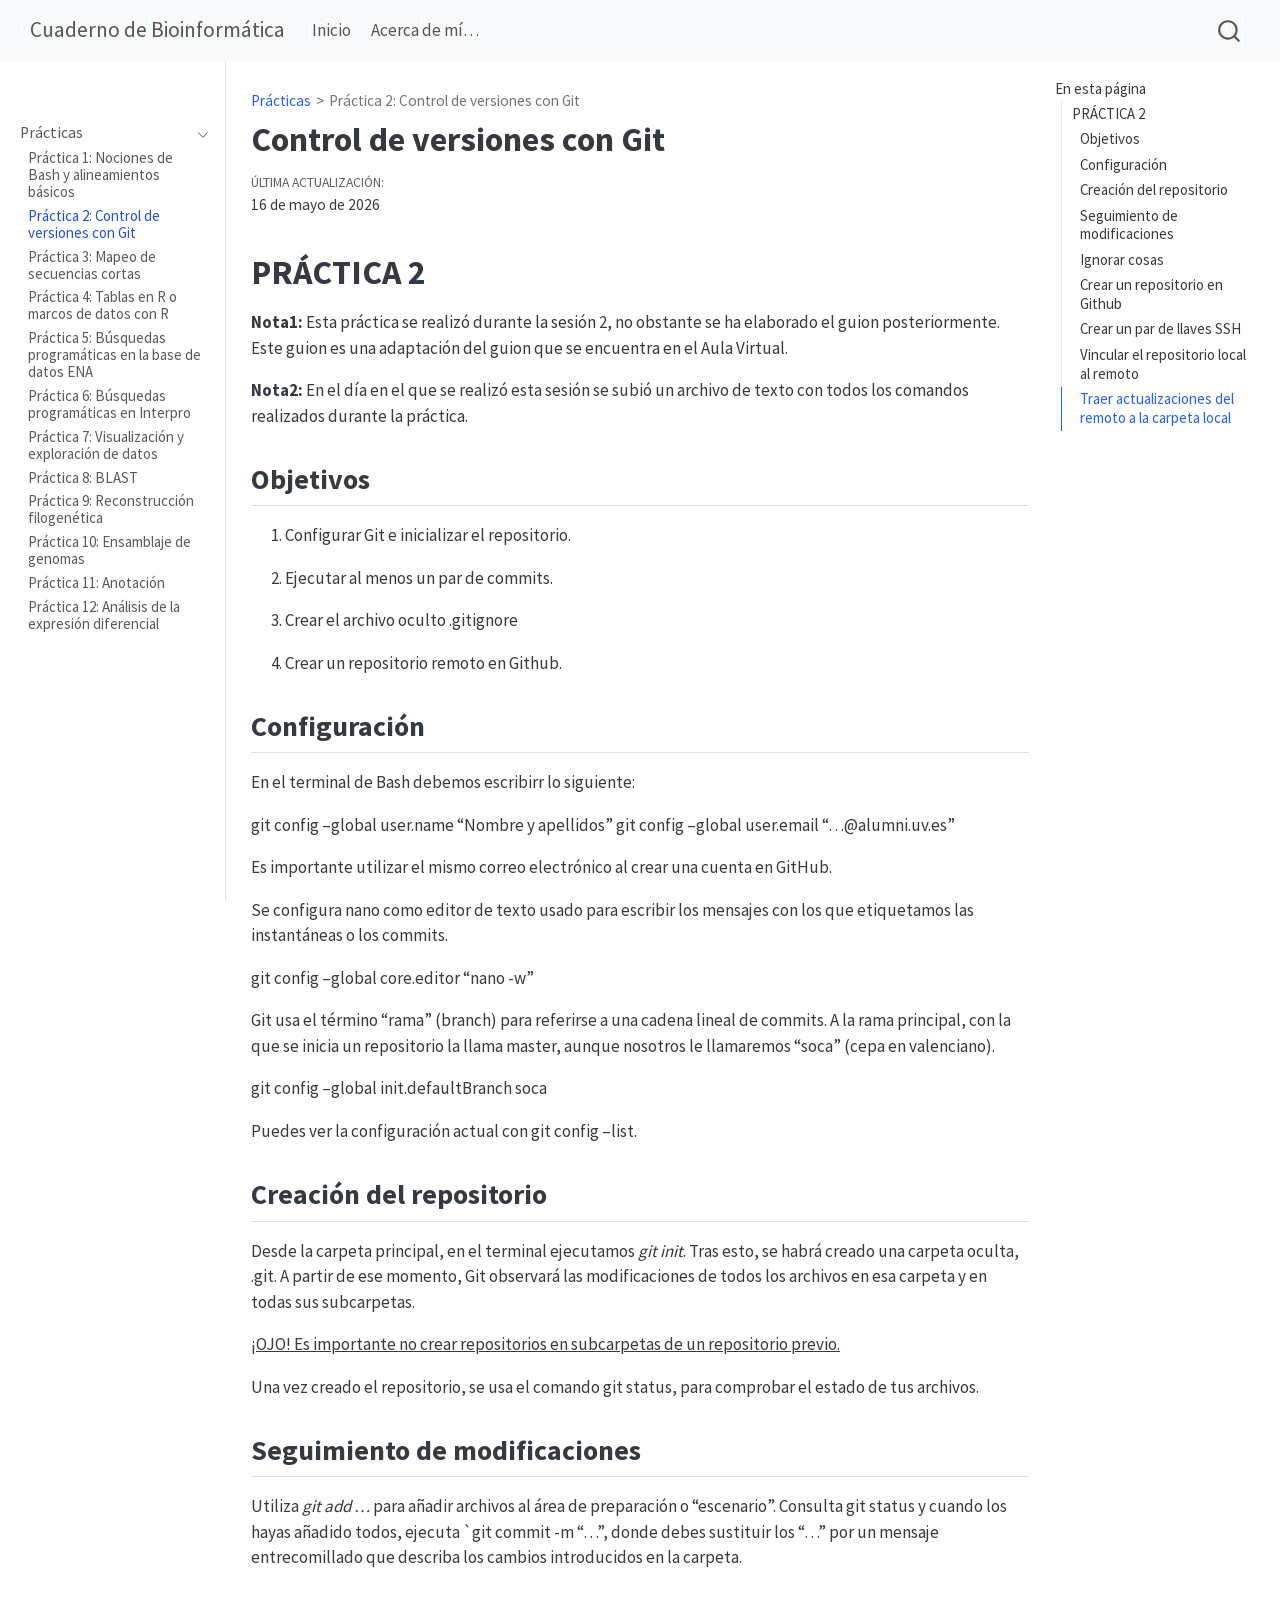
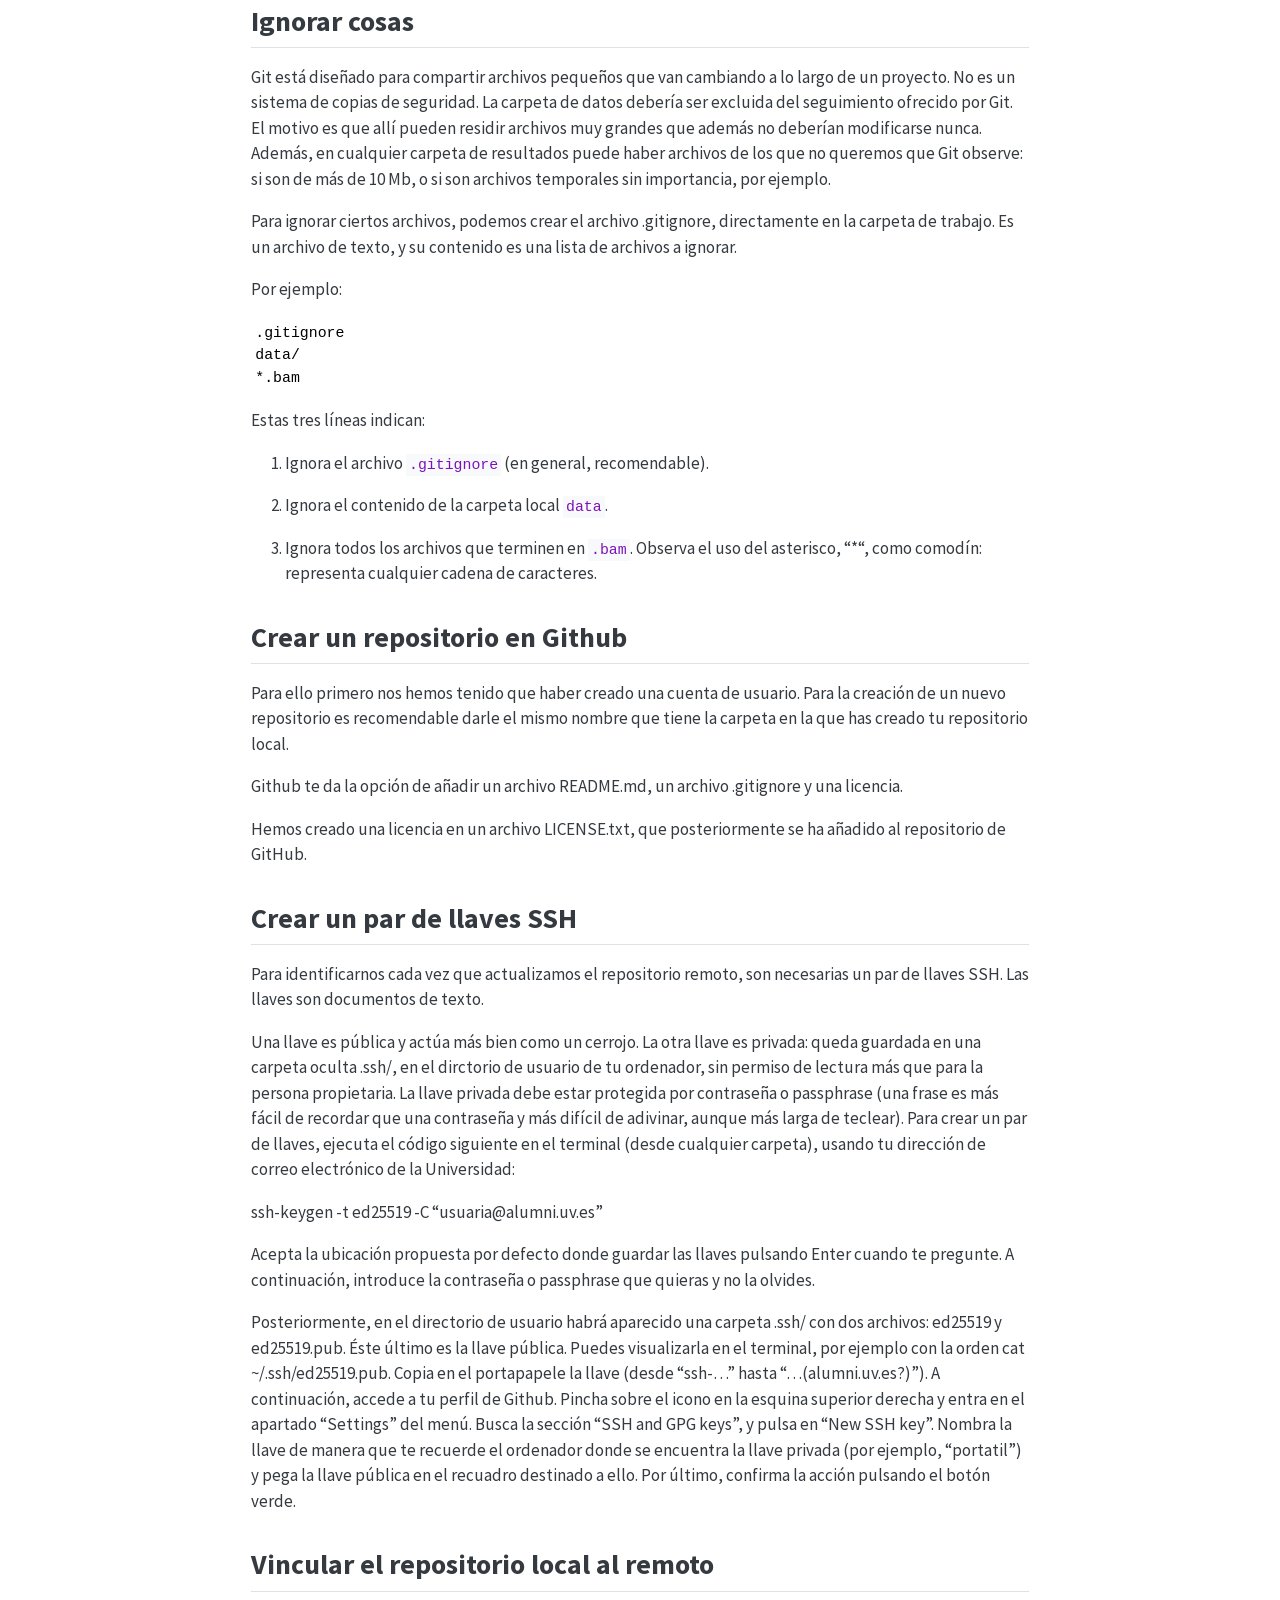
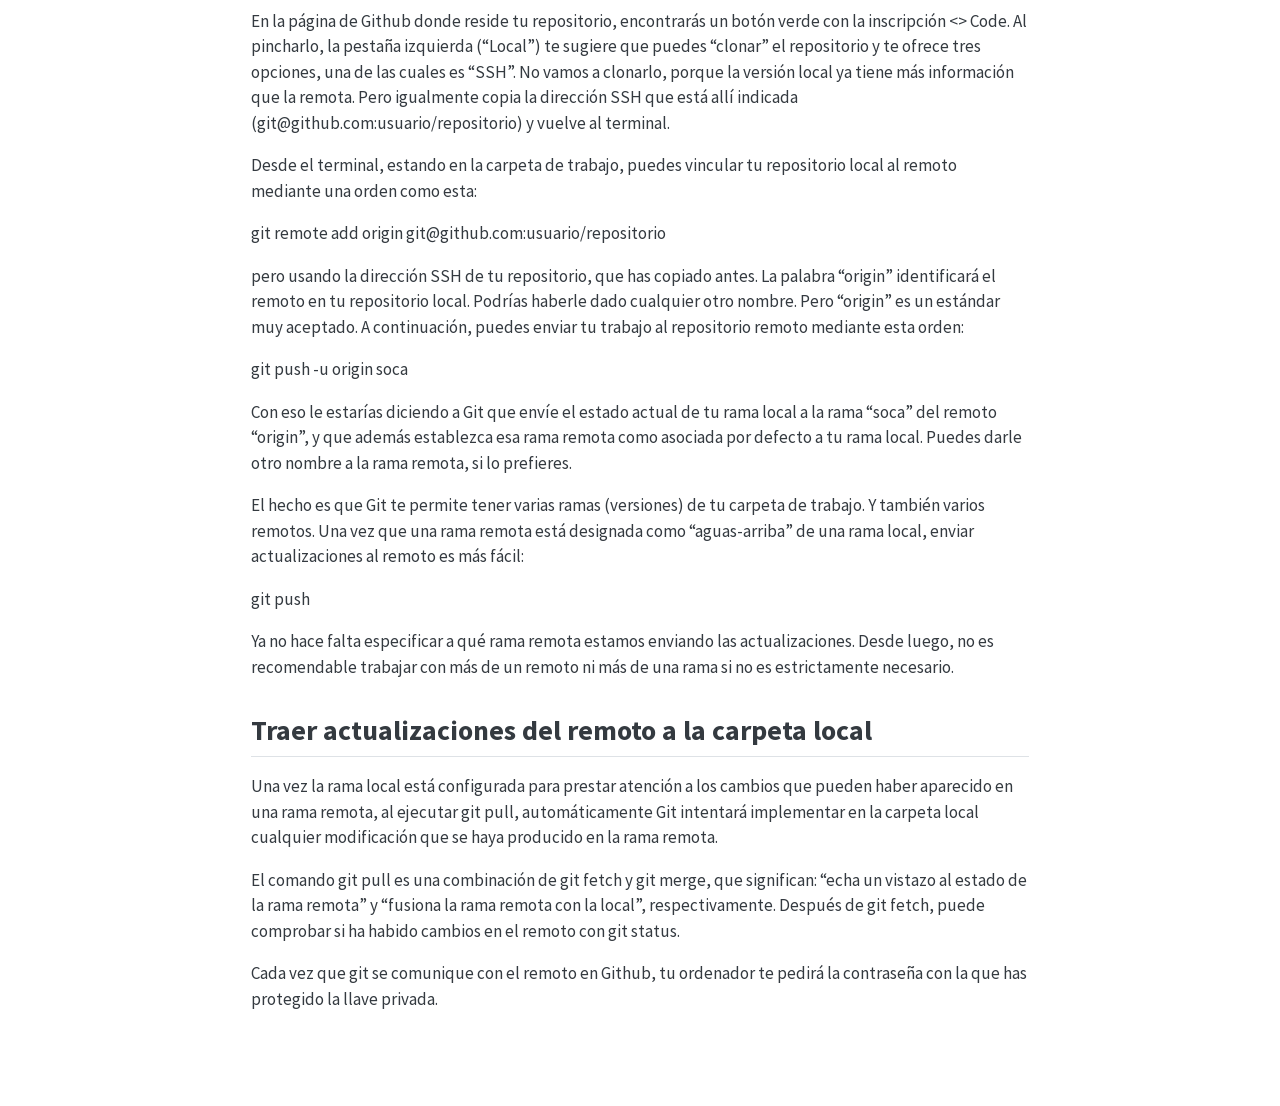
==== docs/results/2026-02-03/P2.html @ 4ea389ce "He modificado el _quarto.yml para que se vieran mejor las prácticas desde la página web. Antes había" ====
<!DOCTYPE html>
<html xmlns="http://www.w3.org/1999/xhtml" lang="es" xml:lang="es"><head>

<meta charset="utf-8">
<meta name="generator" content="quarto-1.6.42">

<meta name="viewport" content="width=device-width, initial-scale=1.0, user-scalable=yes">


<title>Control de versiones con Git – Cuaderno de Bioinformática</title>
<style>
code{white-space: pre-wrap;}
span.smallcaps{font-variant: small-caps;}
div.columns{display: flex; gap: min(4vw, 1.5em);}
div.column{flex: auto; overflow-x: auto;}
div.hanging-indent{margin-left: 1.5em; text-indent: -1.5em;}
ul.task-list{list-style: none;}
ul.task-list li input[type="checkbox"] {
width: 0.8em;
margin: 0 0.8em 0.2em -1em;  vertical-align: middle;
}
</style>


<script>const headroomChanged = new CustomEvent("quarto-hrChanged", {
  detail: {},
  bubbles: true,
  cancelable: false,
  composed: false,
});

const announceDismiss = () => {
  const annEl = window.document.getElementById("quarto-announcement");
  if (annEl) {
    annEl.remove();

    const annId = annEl.getAttribute("data-announcement-id");
    window.localStorage.setItem(`quarto-announce-${annId}`, "true");
  }
};

const announceRegister = () => {
  const annEl = window.document.getElementById("quarto-announcement");
  if (annEl) {
    const annId = annEl.getAttribute("data-announcement-id");
    const isDismissed =
      window.localStorage.getItem(`quarto-announce-${annId}`) || false;
    if (isDismissed) {
      announceDismiss();
      return;
    } else {
      annEl.classList.remove("hidden");
    }

    const actionEl = annEl.querySelector(".quarto-announcement-action");
    if (actionEl) {
      actionEl.addEventListener("click", function (e) {
        e.preventDefault();
        // Hide the bar immediately
        announceDismiss();
      });
    }
  }
};

window.document.addEventListener("DOMContentLoaded", function () {
  let init = false;

  announceRegister();

  // Manage the back to top button, if one is present.
  let lastScrollTop = window.pageYOffset || document.documentElement.scrollTop;
  const scrollDownBuffer = 5;
  const scrollUpBuffer = 35;
  const btn = document.getElementById("quarto-back-to-top");
  const hideBackToTop = () => {
    btn.style.display = "none";
  };
  const showBackToTop = () => {
    btn.style.display = "inline-block";
  };
  if (btn) {
    window.document.addEventListener(
      "scroll",
      function () {
        const currentScrollTop =
          window.pageYOffset || document.documentElement.scrollTop;

        // Shows and hides the button 'intelligently' as the user scrolls
        if (currentScrollTop - scrollDownBuffer > lastScrollTop) {
          hideBackToTop();
          lastScrollTop = currentScrollTop <= 0 ? 0 : currentScrollTop;
        } else if (currentScrollTop < lastScrollTop - scrollUpBuffer) {
          showBackToTop();
          lastScrollTop = currentScrollTop <= 0 ? 0 : currentScrollTop;
        }

        // Show the button at the bottom, hides it at the top
        if (currentScrollTop <= 0) {
          hideBackToTop();
        } else if (
          window.innerHeight + currentScrollTop >=
          document.body.offsetHeight
        ) {
          showBackToTop();
        }
      },
      false
    );
  }

  function throttle(func, wait) {
    var timeout;
    return function () {
      const context = this;
      const args = arguments;
      const later = function () {
        clearTimeout(timeout);
        timeout = null;
        func.apply(context, args);
      };

      if (!timeout) {
        timeout = setTimeout(later, wait);
      }
    };
  }

  function headerOffset() {
    // Set an offset if there is are fixed top navbar
    const headerEl = window.document.querySelector("header.fixed-top");
    if (headerEl) {
      return headerEl.clientHeight;
    } else {
      return 0;
    }
  }

  function footerOffset() {
    const footerEl = window.document.querySelector("footer.footer");
    if (footerEl) {
      return footerEl.clientHeight;
    } else {
      return 0;
    }
  }

  function dashboardOffset() {
    const dashboardNavEl = window.document.getElementById(
      "quarto-dashboard-header"
    );
    if (dashboardNavEl !== null) {
      return dashboardNavEl.clientHeight;
    } else {
      return 0;
    }
  }

  function updateDocumentOffsetWithoutAnimation() {
    updateDocumentOffset(false);
  }

  function updateDocumentOffset(animated) {
    // set body offset
    const topOffset = headerOffset();
    const bodyOffset = topOffset + footerOffset() + dashboardOffset();
    const bodyEl = window.document.body;
    bodyEl.setAttribute("data-bs-offset", topOffset);
    bodyEl.style.paddingTop = topOffset + "px";

    // deal with sidebar offsets
    const sidebars = window.document.querySelectorAll(
      ".sidebar, .headroom-target"
    );
    sidebars.forEach((sidebar) => {
      if (!animated) {
        sidebar.classList.add("notransition");
        // Remove the no transition class after the animation has time to complete
        setTimeout(function () {
          sidebar.classList.remove("notransition");
        }, 201);
      }

      if (window.Headroom && sidebar.classList.contains("sidebar-unpinned")) {
        sidebar.style.top = "0";
        sidebar.style.maxHeight = "100vh";
      } else {
        sidebar.style.top = topOffset + "px";
        sidebar.style.maxHeight = "calc(100vh - " + topOffset + "px)";
      }
    });

    // allow space for footer
    const mainContainer = window.document.querySelector(".quarto-container");
    if (mainContainer) {
      mainContainer.style.minHeight = "calc(100vh - " + bodyOffset + "px)";
    }

    // link offset
    let linkStyle = window.document.querySelector("#quarto-target-style");
    if (!linkStyle) {
      linkStyle = window.document.createElement("style");
      linkStyle.setAttribute("id", "quarto-target-style");
      window.document.head.appendChild(linkStyle);
    }
    while (linkStyle.firstChild) {
      linkStyle.removeChild(linkStyle.firstChild);
    }
    if (topOffset > 0) {
      linkStyle.appendChild(
        window.document.createTextNode(`
      section:target::before {
        content: "";
        display: block;
        height: ${topOffset}px;
        margin: -${topOffset}px 0 0;
      }`)
      );
    }
    if (init) {
      window.dispatchEvent(headroomChanged);
    }
    init = true;
  }

  // initialize headroom
  var header = window.document.querySelector("#quarto-header");
  if (header && window.Headroom) {
    const headroom = new window.Headroom(header, {
      tolerance: 5,
      onPin: function () {
        const sidebars = window.document.querySelectorAll(
          ".sidebar, .headroom-target"
        );
        sidebars.forEach((sidebar) => {
          sidebar.classList.remove("sidebar-unpinned");
        });
        updateDocumentOffset();
      },
      onUnpin: function () {
        const sidebars = window.document.querySelectorAll(
          ".sidebar, .headroom-target"
        );
        sidebars.forEach((sidebar) => {
          sidebar.classList.add("sidebar-unpinned");
        });
        updateDocumentOffset();
      },
    });
    headroom.init();

    let frozen = false;
    window.quartoToggleHeadroom = function () {
      if (frozen) {
        headroom.unfreeze();
        frozen = false;
      } else {
        headroom.freeze();
        frozen = true;
      }
    };
  }

  window.addEventListener(
    "hashchange",
    function (e) {
      if (
        getComputedStyle(document.documentElement).scrollBehavior !== "smooth"
      ) {
        window.scrollTo(0, window.pageYOffset - headerOffset());
      }
    },
    false
  );

  // Observe size changed for the header
  const headerEl = window.document.querySelector("header.fixed-top");
  if (headerEl && window.ResizeObserver) {
    const observer = new window.ResizeObserver(() => {
      setTimeout(updateDocumentOffsetWithoutAnimation, 0);
    });
    observer.observe(headerEl, {
      attributes: true,
      childList: true,
      characterData: true,
    });
  } else {
    window.addEventListener(
      "resize",
      throttle(updateDocumentOffsetWithoutAnimation, 50)
    );
  }
  setTimeout(updateDocumentOffsetWithoutAnimation, 250);

  // fixup index.html links if we aren't on the filesystem
  if (window.location.protocol !== "file:") {
    const links = window.document.querySelectorAll("a");
    for (let i = 0; i < links.length; i++) {
      if (links[i].href) {
        links[i].dataset.originalHref = links[i].href;
        links[i].href = links[i].href.replace(/\/index\.html/, "/");
      }
    }

    // Fixup any sharing links that require urls
    // Append url to any sharing urls
    const sharingLinks = window.document.querySelectorAll(
      "a.sidebar-tools-main-item, a.quarto-navigation-tool, a.quarto-navbar-tools, a.quarto-navbar-tools-item"
    );
    for (let i = 0; i < sharingLinks.length; i++) {
      const sharingLink = sharingLinks[i];
      const href = sharingLink.getAttribute("href");
      if (href) {
        sharingLink.setAttribute(
          "href",
          href.replace("|url|", window.location.href)
        );
      }
    }

    // Scroll the active navigation item into view, if necessary
    const navSidebar = window.document.querySelector("nav#quarto-sidebar");
    if (navSidebar) {
      // Find the active item
      const activeItem = navSidebar.querySelector("li.sidebar-item a.active");
      if (activeItem) {
        // Wait for the scroll height and height to resolve by observing size changes on the
        // nav element that is scrollable
        const resizeObserver = new ResizeObserver((_entries) => {
          // The bottom of the element
          const elBottom = activeItem.offsetTop;
          const viewBottom = navSidebar.scrollTop + navSidebar.clientHeight;

          // The element height and scroll height are the same, then we are still loading
          if (viewBottom !== navSidebar.scrollHeight) {
            // Determine if the item isn't visible and scroll to it
            if (elBottom >= viewBottom) {
              navSidebar.scrollTop = elBottom;
            }

            // stop observing now since we've completed the scroll
            resizeObserver.unobserve(navSidebar);
          }
        });
        resizeObserver.observe(navSidebar);
      }
    }
  }
});
</script>
<script>/*!
 * headroom.js v0.12.0 - Give your page some headroom. Hide your header until you need it
 * Copyright (c) 2020 Nick Williams - http://wicky.nillia.ms/headroom.js
 * License: MIT
 */

!function(t,n){"object"==typeof exports&&"undefined"!=typeof module?module.exports=n():"function"==typeof define&&define.amd?define(n):(t=t||self).Headroom=n()}(this,function(){"use strict";function t(){return"undefined"!=typeof window}function d(t){return function(t){return t&&t.document&&function(t){return 9===t.nodeType}(t.document)}(t)?function(t){var n=t.document,o=n.body,s=n.documentElement;return{scrollHeight:function(){return Math.max(o.scrollHeight,s.scrollHeight,o.offsetHeight,s.offsetHeight,o.clientHeight,s.clientHeight)},height:function(){return t.innerHeight||s.clientHeight||o.clientHeight},scrollY:function(){return void 0!==t.pageYOffset?t.pageYOffset:(s||o.parentNode||o).scrollTop}}}(t):function(t){return{scrollHeight:function(){return Math.max(t.scrollHeight,t.offsetHeight,t.clientHeight)},height:function(){return Math.max(t.offsetHeight,t.clientHeight)},scrollY:function(){return t.scrollTop}}}(t)}function n(t,s,e){var n,o=function(){var n=!1;try{var t={get passive(){n=!0}};window.addEventListener("test",t,t),window.removeEventListener("test",t,t)}catch(t){n=!1}return n}(),i=!1,r=d(t),l=r.scrollY(),a={};function c(){var t=Math.round(r.scrollY()),n=r.height(),o=r.scrollHeight();a.scrollY=t,a.lastScrollY=l,a.direction=l<t?"down":"up",a.distance=Math.abs(t-l),a.isOutOfBounds=t<0||o<t+n,a.top=t<=s.offset[a.direction],a.bottom=o<=t+n,a.toleranceExceeded=a.distance>s.tolerance[a.direction],e(a),l=t,i=!1}function h(){i||(i=!0,n=requestAnimationFrame(c))}var u=!!o&&{passive:!0,capture:!1};return t.addEventListener("scroll",h,u),c(),{destroy:function(){cancelAnimationFrame(n),t.removeEventListener("scroll",h,u)}}}function o(t){return t===Object(t)?t:{down:t,up:t}}function s(t,n){n=n||{},Object.assign(this,s.options,n),this.classes=Object.assign({},s.options.classes,n.classes),this.elem=t,this.tolerance=o(this.tolerance),this.offset=o(this.offset),this.initialised=!1,this.frozen=!1}return s.prototype={constructor:s,init:function(){return s.cutsTheMustard&&!this.initialised&&(this.addClass("initial"),this.initialised=!0,setTimeout(function(t){t.scrollTracker=n(t.scroller,{offset:t.offset,tolerance:t.tolerance},t.update.bind(t))},100,this)),this},destroy:function(){this.initialised=!1,Object.keys(this.classes).forEach(this.removeClass,this),this.scrollTracker.destroy()},unpin:function(){!this.hasClass("pinned")&&this.hasClass("unpinned")||(this.addClass("unpinned"),this.removeClass("pinned"),this.onUnpin&&this.onUnpin.call(this))},pin:function(){this.hasClass("unpinned")&&(this.addClass("pinned"),this.removeClass("unpinned"),this.onPin&&this.onPin.call(this))},freeze:function(){this.frozen=!0,this.addClass("frozen")},unfreeze:function(){this.frozen=!1,this.removeClass("frozen")},top:function(){this.hasClass("top")||(this.addClass("top"),this.removeClass("notTop"),this.onTop&&this.onTop.call(this))},notTop:function(){this.hasClass("notTop")||(this.addClass("notTop"),this.removeClass("top"),this.onNotTop&&this.onNotTop.call(this))},bottom:function(){this.hasClass("bottom")||(this.addClass("bottom"),this.removeClass("notBottom"),this.onBottom&&this.onBottom.call(this))},notBottom:function(){this.hasClass("notBottom")||(this.addClass("notBottom"),this.removeClass("bottom"),this.onNotBottom&&this.onNotBottom.call(this))},shouldUnpin:function(t){return"down"===t.direction&&!t.top&&t.toleranceExceeded},shouldPin:function(t){return"up"===t.direction&&t.toleranceExceeded||t.top},addClass:function(t){this.elem.classList.add.apply(this.elem.classList,this.classes[t].split(" "))},removeClass:function(t){this.elem.classList.remove.apply(this.elem.classList,this.classes[t].split(" "))},hasClass:function(t){return this.classes[t].split(" ").every(function(t){return this.classList.contains(t)},this.elem)},update:function(t){t.isOutOfBounds||!0!==this.frozen&&(t.top?this.top():this.notTop(),t.bottom?this.bottom():this.notBottom(),this.shouldUnpin(t)?this.unpin():this.shouldPin(t)&&this.pin())}},s.options={tolerance:{up:0,down:0},offset:0,scroller:t()?window:null,classes:{frozen:"headroom--frozen",pinned:"headroom--pinned",unpinned:"headroom--unpinned",top:"headroom--top",notTop:"headroom--not-top",bottom:"headroom--bottom",notBottom:"headroom--not-bottom",initial:"headroom"}},s.cutsTheMustard=!!(t()&&function(){}.bind&&"classList"in document.documentElement&&Object.assign&&Object.keys&&requestAnimationFrame),s});
</script>
<script>/*!
 * clipboard.js v2.0.11
 * https://clipboardjs.com/
 *
 * Licensed MIT © Zeno Rocha
 */
!function(t,e){"object"==typeof exports&&"object"==typeof module?module.exports=e():"function"==typeof define&&define.amd?define([],e):"object"==typeof exports?exports.ClipboardJS=e():t.ClipboardJS=e()}(this,function(){return n={686:function(t,e,n){"use strict";n.d(e,{default:function(){return b}});var e=n(279),i=n.n(e),e=n(370),u=n.n(e),e=n(817),r=n.n(e);function c(t){try{return document.execCommand(t)}catch(t){return}}var a=function(t){t=r()(t);return c("cut"),t};function o(t,e){var n,o,t=(n=t,o="rtl"===document.documentElement.getAttribute("dir"),(t=document.createElement("textarea")).style.fontSize="12pt",t.style.border="0",t.style.padding="0",t.style.margin="0",t.style.position="absolute",t.style[o?"right":"left"]="-9999px",o=window.pageYOffset||document.documentElement.scrollTop,t.style.top="".concat(o,"px"),t.setAttribute("readonly",""),t.value=n,t);return e.container.appendChild(t),e=r()(t),c("copy"),t.remove(),e}var f=function(t){var e=1<arguments.length&&void 0!==arguments[1]?arguments[1]:{container:document.body},n="";return"string"==typeof t?n=o(t,e):t instanceof HTMLInputElement&&!["text","search","url","tel","password"].includes(null==t?void 0:t.type)?n=o(t.value,e):(n=r()(t),c("copy")),n};function l(t){return(l="function"==typeof Symbol&&"symbol"==typeof Symbol.iterator?function(t){return typeof t}:function(t){return t&&"function"==typeof Symbol&&t.constructor===Symbol&&t!==Symbol.prototype?"symbol":typeof t})(t)}var s=function(){var t=0<arguments.length&&void 0!==arguments[0]?arguments[0]:{},e=t.action,n=void 0===e?"copy":e,o=t.container,e=t.target,t=t.text;if("copy"!==n&&"cut"!==n)throw new Error('Invalid "action" value, use either "copy" or "cut"');if(void 0!==e){if(!e||"object"!==l(e)||1!==e.nodeType)throw new Error('Invalid "target" value, use a valid Element');if("copy"===n&&e.hasAttribute("disabled"))throw new Error('Invalid "target" attribute. Please use "readonly" instead of "disabled" attribute');if("cut"===n&&(e.hasAttribute("readonly")||e.hasAttribute("disabled")))throw new Error('Invalid "target" attribute. You can\'t cut text from elements with "readonly" or "disabled" attributes')}return t?f(t,{container:o}):e?"cut"===n?a(e):f(e,{container:o}):void 0};function p(t){return(p="function"==typeof Symbol&&"symbol"==typeof Symbol.iterator?function(t){return typeof t}:function(t){return t&&"function"==typeof Symbol&&t.constructor===Symbol&&t!==Symbol.prototype?"symbol":typeof t})(t)}function d(t,e){for(var n=0;n<e.length;n++){var o=e[n];o.enumerable=o.enumerable||!1,o.configurable=!0,"value"in o&&(o.writable=!0),Object.defineProperty(t,o.key,o)}}function y(t,e){return(y=Object.setPrototypeOf||function(t,e){return t.__proto__=e,t})(t,e)}function h(n){var o=function(){if("undefined"==typeof Reflect||!Reflect.construct)return!1;if(Reflect.construct.sham)return!1;if("function"==typeof Proxy)return!0;try{return Date.prototype.toString.call(Reflect.construct(Date,[],function(){})),!0}catch(t){return!1}}();return function(){var t,e=v(n);return t=o?(t=v(this).constructor,Reflect.construct(e,arguments,t)):e.apply(this,arguments),e=this,!(t=t)||"object"!==p(t)&&"function"!=typeof t?function(t){if(void 0!==t)return t;throw new ReferenceError("this hasn't been initialised - super() hasn't been called")}(e):t}}function v(t){return(v=Object.setPrototypeOf?Object.getPrototypeOf:function(t){return t.__proto__||Object.getPrototypeOf(t)})(t)}function m(t,e){t="data-clipboard-".concat(t);if(e.hasAttribute(t))return e.getAttribute(t)}var b=function(){!function(t,e){if("function"!=typeof e&&null!==e)throw new TypeError("Super expression must either be null or a function");t.prototype=Object.create(e&&e.prototype,{constructor:{value:t,writable:!0,configurable:!0}}),e&&y(t,e)}(r,i());var t,e,n,o=h(r);function r(t,e){var n;return function(t){if(!(t instanceof r))throw new TypeError("Cannot call a class as a function")}(this),(n=o.call(this)).resolveOptions(e),n.listenClick(t),n}return t=r,n=[{key:"copy",value:function(t){var e=1<arguments.length&&void 0!==arguments[1]?arguments[1]:{container:document.body};return f(t,e)}},{key:"cut",value:function(t){return a(t)}},{key:"isSupported",value:function(){var t=0<arguments.length&&void 0!==arguments[0]?arguments[0]:["copy","cut"],t="string"==typeof t?[t]:t,e=!!document.queryCommandSupported;return t.forEach(function(t){e=e&&!!document.queryCommandSupported(t)}),e}}],(e=[{key:"resolveOptions",value:function(){var t=0<arguments.length&&void 0!==arguments[0]?arguments[0]:{};this.action="function"==typeof t.action?t.action:this.defaultAction,this.target="function"==typeof t.target?t.target:this.defaultTarget,this.text="function"==typeof t.text?t.text:this.defaultText,this.container="object"===p(t.container)?t.container:document.body}},{key:"listenClick",value:function(t){var e=this;this.listener=u()(t,"click",function(t){return e.onClick(t)})}},{key:"onClick",value:function(t){var e=t.delegateTarget||t.currentTarget,n=this.action(e)||"copy",t=s({action:n,container:this.container,target:this.target(e),text:this.text(e)});this.emit(t?"success":"error",{action:n,text:t,trigger:e,clearSelection:function(){e&&e.focus(),window.getSelection().removeAllRanges()}})}},{key:"defaultAction",value:function(t){return m("action",t)}},{key:"defaultTarget",value:function(t){t=m("target",t);if(t)return document.querySelector(t)}},{key:"defaultText",value:function(t){return m("text",t)}},{key:"destroy",value:function(){this.listener.destroy()}}])&&d(t.prototype,e),n&&d(t,n),r}()},828:function(t){var e;"undefined"==typeof Element||Element.prototype.matches||((e=Element.prototype).matches=e.matchesSelector||e.mozMatchesSelector||e.msMatchesSelector||e.oMatchesSelector||e.webkitMatchesSelector),t.exports=function(t,e){for(;t&&9!==t.nodeType;){if("function"==typeof t.matches&&t.matches(e))return t;t=t.parentNode}}},438:function(t,e,n){var u=n(828);function i(t,e,n,o,r){var i=function(e,n,t,o){return function(t){t.delegateTarget=u(t.target,n),t.delegateTarget&&o.call(e,t)}}.apply(this,arguments);return t.addEventListener(n,i,r),{destroy:function(){t.removeEventListener(n,i,r)}}}t.exports=function(t,e,n,o,r){return"function"==typeof t.addEventListener?i.apply(null,arguments):"function"==typeof n?i.bind(null,document).apply(null,arguments):("string"==typeof t&&(t=document.querySelectorAll(t)),Array.prototype.map.call(t,function(t){return i(t,e,n,o,r)}))}},879:function(t,n){n.node=function(t){return void 0!==t&&t instanceof HTMLElement&&1===t.nodeType},n.nodeList=function(t){var e=Object.prototype.toString.call(t);return void 0!==t&&("[object NodeList]"===e||"[object HTMLCollection]"===e)&&"length"in t&&(0===t.length||n.node(t[0]))},n.string=function(t){return"string"==typeof t||t instanceof String},n.fn=function(t){return"[object Function]"===Object.prototype.toString.call(t)}},370:function(t,e,n){var f=n(879),l=n(438);t.exports=function(t,e,n){if(!t&&!e&&!n)throw new Error("Missing required arguments");if(!f.string(e))throw new TypeError("Second argument must be a String");if(!f.fn(n))throw new TypeError("Third argument must be a Function");if(f.node(t))return c=e,a=n,(u=t).addEventListener(c,a),{destroy:function(){u.removeEventListener(c,a)}};if(f.nodeList(t))return o=t,r=e,i=n,Array.prototype.forEach.call(o,function(t){t.addEventListener(r,i)}),{destroy:function(){Array.prototype.forEach.call(o,function(t){t.removeEventListener(r,i)})}};if(f.string(t))return t=t,e=e,n=n,l(document.body,t,e,n);throw new TypeError("First argument must be a String, HTMLElement, HTMLCollection, or NodeList");var o,r,i,u,c,a}},817:function(t){t.exports=function(t){var e,n="SELECT"===t.nodeName?(t.focus(),t.value):"INPUT"===t.nodeName||"TEXTAREA"===t.nodeName?((e=t.hasAttribute("readonly"))||t.setAttribute("readonly",""),t.select(),t.setSelectionRange(0,t.value.length),e||t.removeAttribute("readonly"),t.value):(t.hasAttribute("contenteditable")&&t.focus(),n=window.getSelection(),(e=document.createRange()).selectNodeContents(t),n.removeAllRanges(),n.addRange(e),n.toString());return n}},279:function(t){function e(){}e.prototype={on:function(t,e,n){var o=this.e||(this.e={});return(o[t]||(o[t]=[])).push({fn:e,ctx:n}),this},once:function(t,e,n){var o=this;function r(){o.off(t,r),e.apply(n,arguments)}return r._=e,this.on(t,r,n)},emit:function(t){for(var e=[].slice.call(arguments,1),n=((this.e||(this.e={}))[t]||[]).slice(),o=0,r=n.length;o<r;o++)n[o].fn.apply(n[o].ctx,e);return this},off:function(t,e){var n=this.e||(this.e={}),o=n[t],r=[];if(o&&e)for(var i=0,u=o.length;i<u;i++)o[i].fn!==e&&o[i].fn._!==e&&r.push(o[i]);return r.length?n[t]=r:delete n[t],this}},t.exports=e,t.exports.TinyEmitter=e}},r={},o.n=function(t){var e=t&&t.__esModule?function(){return t.default}:function(){return t};return o.d(e,{a:e}),e},o.d=function(t,e){for(var n in e)o.o(e,n)&&!o.o(t,n)&&Object.defineProperty(t,n,{enumerable:!0,get:e[n]})},o.o=function(t,e){return Object.prototype.hasOwnProperty.call(t,e)},o(686).default;function o(t){if(r[t])return r[t].exports;var e=r[t]={exports:{}};return n[t](e,e.exports,o),e.exports}var n,r});</script>
<script>/*! @algolia/autocomplete-js 1.11.1 | MIT License | © Algolia, Inc. and contributors | https://github.com/algolia/autocomplete */
!function(e,t){"object"==typeof exports&&"undefined"!=typeof module?t(exports):"function"==typeof define&&define.amd?define(["exports"],t):t((e="undefined"!=typeof globalThis?globalThis:e||self)["@algolia/autocomplete-js"]={})}(this,(function(e){"use strict";function t(e,t){var n=Object.keys(e);if(Object.getOwnPropertySymbols){var r=Object.getOwnPropertySymbols(e);t&&(r=r.filter((function(t){return Object.getOwnPropertyDescriptor(e,t).enumerable}))),n.push.apply(n,r)}return n}function n(e){for(var n=1;n<arguments.length;n++){var r=null!=arguments[n]?arguments[n]:{};n%2?t(Object(r),!0).forEach((function(t){o(e,t,r[t])})):Object.getOwnPropertyDescriptors?Object.defineProperties(e,Object.getOwnPropertyDescriptors(r)):t(Object(r)).forEach((function(t){Object.defineProperty(e,t,Object.getOwnPropertyDescriptor(r,t))}))}return e}function r(e){return r="function"==typeof Symbol&&"symbol"==typeof Symbol.iterator?function(e){return typeof e}:function(e){return e&&"function"==typeof Symbol&&e.constructor===Symbol&&e!==Symbol.prototype?"symbol":typeof e},r(e)}function o(e,t,n){return(t=function(e){var t=function(e,t){if("object"!=typeof e||null===e)return e;var n=e[Symbol.toPrimitive];if(void 0!==n){var r=n.call(e,t||"default");if("object"!=typeof r)return r;throw new TypeError("@@toPrimitive must return a primitive value.")}return("string"===t?String:Number)(e)}(e,"string");return"symbol"==typeof t?t:String(t)}(t))in e?Object.defineProperty(e,t,{value:n,enumerable:!0,configurable:!0,writable:!0}):e[t]=n,e}function i(){return i=Object.assign?Object.assign.bind():function(e){for(var t=1;t<arguments.length;t++){var n=arguments[t];for(var r in n)Object.prototype.hasOwnProperty.call(n,r)&&(e[r]=n[r])}return e},i.apply(this,arguments)}function u(e,t){if(null==e)return{};var n,r,o=function(e,t){if(null==e)return{};var n,r,o={},i=Object.keys(e);for(r=0;r<i.length;r++)n=i[r],t.indexOf(n)>=0||(o[n]=e[n]);return o}(e,t);if(Object.getOwnPropertySymbols){var i=Object.getOwnPropertySymbols(e);for(r=0;r<i.length;r++)n=i[r],t.indexOf(n)>=0||Object.prototype.propertyIsEnumerable.call(e,n)&&(o[n]=e[n])}return o}function a(e,t){return function(e){if(Array.isArray(e))return e}(e)||function(e,t){var n=null==e?null:"undefined"!=typeof Symbol&&e[Symbol.iterator]||e["@@iterator"];if(null!=n){var r,o,i,u,a=[],l=!0,c=!1;try{if(i=(n=n.call(e)).next,0===t){if(Object(n)!==n)return;l=!1}else for(;!(l=(r=i.call(n)).done)&&(a.push(r.value),a.length!==t);l=!0);}catch(e){c=!0,o=e}finally{try{if(!l&&null!=n.return&&(u=n.return(),Object(u)!==u))return}finally{if(c)throw o}}return a}}(e,t)||c(e,t)||function(){throw new TypeError("Invalid attempt to destructure non-iterable instance.\nIn order to be iterable, non-array objects must have a [Symbol.iterator]() method.")}()}function l(e){return function(e){if(Array.isArray(e))return s(e)}(e)||function(e){if("undefined"!=typeof Symbol&&null!=e[Symbol.iterator]||null!=e["@@iterator"])return Array.from(e)}(e)||c(e)||function(){throw new TypeError("Invalid attempt to spread non-iterable instance.\nIn order to be iterable, non-array objects must have a [Symbol.iterator]() method.")}()}function c(e,t){if(e){if("string"==typeof e)return s(e,t);var n=Object.prototype.toString.call(e).slice(8,-1);return"Object"===n&&e.constructor&&(n=e.constructor.name),"Map"===n||"Set"===n?Array.from(e):"Arguments"===n||/^(?:Ui|I)nt(?:8|16|32)(?:Clamped)?Array$/.test(n)?s(e,t):void 0}}function s(e,t){(null==t||t>e.length)&&(t=e.length);for(var n=0,r=new Array(t);n<t;n++)r[n]=e[n];return r}function f(e){return{current:e}}function p(e,t){var n=void 0;return function(){for(var r=arguments.length,o=new Array(r),i=0;i<r;i++)o[i]=arguments[i];n&&clearTimeout(n),n=setTimeout((function(){return e.apply(void 0,o)}),t)}}function m(e){return e.reduce((function(e,t){return e.concat(t)}),[])}var v=0;function d(){return"autocomplete-".concat(v++)}function y(e,t){return t.reduce((function(e,t){return e&&e[t]}),e)}function b(e){return 0===e.collections.length?0:e.collections.reduce((function(e,t){return e+t.items.length}),0)}function g(e){return e!==Object(e)}function h(e,t){if(e===t)return!0;if(g(e)||g(t)||"function"==typeof e||"function"==typeof t)return e===t;if(Object.keys(e).length!==Object.keys(t).length)return!1;for(var n=0,r=Object.keys(e);n<r.length;n++){var o=r[n];if(!(o in t))return!1;if(!h(e[o],t[o]))return!1}return!0}var O=function(){};var _="1.11.1",S=[{segment:"autocomplete-core",version:_}];function j(e){var t=e.item,n=e.items,r=void 0===n?[]:n;return{index:t.__autocomplete_indexName,items:[t],positions:[1+r.findIndex((function(e){return e.objectID===t.objectID}))],queryID:t.__autocomplete_queryID,algoliaSource:["autocomplete"]}}function P(e,t){return function(e){if(Array.isArray(e))return e}(e)||function(e,t){var n=null==e?null:"undefined"!=typeof Symbol&&e[Symbol.iterator]||e["@@iterator"];if(null!=n){var r,o,i,u,a=[],l=!0,c=!1;try{if(i=(n=n.call(e)).next,0===t){if(Object(n)!==n)return;l=!1}else for(;!(l=(r=i.call(n)).done)&&(a.push(r.value),a.length!==t);l=!0);}catch(e){c=!0,o=e}finally{try{if(!l&&null!=n.return&&(u=n.return(),Object(u)!==u))return}finally{if(c)throw o}}return a}}(e,t)||function(e,t){if(!e)return;if("string"==typeof e)return w(e,t);var n=Object.prototype.toString.call(e).slice(8,-1);"Object"===n&&e.constructor&&(n=e.constructor.name);if("Map"===n||"Set"===n)return Array.from(e);if("Arguments"===n||/^(?:Ui|I)nt(?:8|16|32)(?:Clamped)?Array$/.test(n))return w(e,t)}(e,t)||function(){throw new TypeError("Invalid attempt to destructure non-iterable instance.\nIn order to be iterable, non-array objects must have a [Symbol.iterator]() method.")}()}function w(e,t){(null==t||t>e.length)&&(t=e.length);for(var n=0,r=new Array(t);n<t;n++)r[n]=e[n];return r}var I=["items"],A=["items"];function E(e){return E="function"==typeof Symbol&&"symbol"==typeof Symbol.iterator?function(e){return typeof e}:function(e){return e&&"function"==typeof Symbol&&e.constructor===Symbol&&e!==Symbol.prototype?"symbol":typeof e},E(e)}function D(e){return function(e){if(Array.isArray(e))return C(e)}(e)||function(e){if("undefined"!=typeof Symbol&&null!=e[Symbol.iterator]||null!=e["@@iterator"])return Array.from(e)}(e)||function(e,t){if(!e)return;if("string"==typeof e)return C(e,t);var n=Object.prototype.toString.call(e).slice(8,-1);"Object"===n&&e.constructor&&(n=e.constructor.name);if("Map"===n||"Set"===n)return Array.from(e);if("Arguments"===n||/^(?:Ui|I)nt(?:8|16|32)(?:Clamped)?Array$/.test(n))return C(e,t)}(e)||function(){throw new TypeError("Invalid attempt to spread non-iterable instance.\nIn order to be iterable, non-array objects must have a [Symbol.iterator]() method.")}()}function C(e,t){(null==t||t>e.length)&&(t=e.length);for(var n=0,r=new Array(t);n<t;n++)r[n]=e[n];return r}function k(e,t){if(null==e)return{};var n,r,o=function(e,t){if(null==e)return{};var n,r,o={},i=Object.keys(e);for(r=0;r<i.length;r++)n=i[r],t.indexOf(n)>=0||(o[n]=e[n]);return o}(e,t);if(Object.getOwnPropertySymbols){var i=Object.getOwnPropertySymbols(e);for(r=0;r<i.length;r++)n=i[r],t.indexOf(n)>=0||Object.prototype.propertyIsEnumerable.call(e,n)&&(o[n]=e[n])}return o}function x(e,t){var n=Object.keys(e);if(Object.getOwnPropertySymbols){var r=Object.getOwnPropertySymbols(e);t&&(r=r.filter((function(t){return Object.getOwnPropertyDescriptor(e,t).enumerable}))),n.push.apply(n,r)}return n}function N(e){for(var t=1;t<arguments.length;t++){var n=null!=arguments[t]?arguments[t]:{};t%2?x(Object(n),!0).forEach((function(t){T(e,t,n[t])})):Object.getOwnPropertyDescriptors?Object.defineProperties(e,Object.getOwnPropertyDescriptors(n)):x(Object(n)).forEach((function(t){Object.defineProperty(e,t,Object.getOwnPropertyDescriptor(n,t))}))}return e}function T(e,t,n){return(t=function(e){var t=function(e,t){if("object"!==E(e)||null===e)return e;var n=e[Symbol.toPrimitive];if(void 0!==n){var r=n.call(e,t||"default");if("object"!==E(r))return r;throw new TypeError("@@toPrimitive must return a primitive value.")}return("string"===t?String:Number)(e)}(e,"string");return"symbol"===E(t)?t:String(t)}(t))in e?Object.defineProperty(e,t,{value:n,enumerable:!0,configurable:!0,writable:!0}):e[t]=n,e}function q(e){for(var t=arguments.length>1&&void 0!==arguments[1]?arguments[1]:20,n=[],r=0;r<e.objectIDs.length;r+=t)n.push(N(N({},e),{},{objectIDs:e.objectIDs.slice(r,r+t)}));return n}function B(e){return e.map((function(e){var t=e.items,n=k(e,I);return N(N({},n),{},{objectIDs:(null==t?void 0:t.map((function(e){return e.objectID})))||n.objectIDs})}))}function R(e){var t,n,r,o=(t=P((e.version||"").split(".").map(Number),2),n=t[0],r=t[1],n>=3||2===n&&r>=4||1===n&&r>=10);function i(t,n,r){if(o&&void 0!==r){var i=r[0].__autocomplete_algoliaCredentials,u={"X-Algolia-Application-Id":i.appId,"X-Algolia-API-Key":i.apiKey};e.apply(void 0,[t].concat(D(n),[{headers:u}]))}else e.apply(void 0,[t].concat(D(n)))}return{init:function(t,n){e("init",{appId:t,apiKey:n})},setUserToken:function(t){e("setUserToken",t)},clickedObjectIDsAfterSearch:function(){for(var e=arguments.length,t=new Array(e),n=0;n<e;n++)t[n]=arguments[n];t.length>0&&i("clickedObjectIDsAfterSearch",B(t),t[0].items)},clickedObjectIDs:function(){for(var e=arguments.length,t=new Array(e),n=0;n<e;n++)t[n]=arguments[n];t.length>0&&i("clickedObjectIDs",B(t),t[0].items)},clickedFilters:function(){for(var t=arguments.length,n=new Array(t),r=0;r<t;r++)n[r]=arguments[r];n.length>0&&e.apply(void 0,["clickedFilters"].concat(n))},convertedObjectIDsAfterSearch:function(){for(var e=arguments.length,t=new Array(e),n=0;n<e;n++)t[n]=arguments[n];t.length>0&&i("convertedObjectIDsAfterSearch",B(t),t[0].items)},convertedObjectIDs:function(){for(var e=arguments.length,t=new Array(e),n=0;n<e;n++)t[n]=arguments[n];t.length>0&&i("convertedObjectIDs",B(t),t[0].items)},convertedFilters:function(){for(var t=arguments.length,n=new Array(t),r=0;r<t;r++)n[r]=arguments[r];n.length>0&&e.apply(void 0,["convertedFilters"].concat(n))},viewedObjectIDs:function(){for(var e=arguments.length,t=new Array(e),n=0;n<e;n++)t[n]=arguments[n];t.length>0&&t.reduce((function(e,t){var n=t.items,r=k(t,A);return[].concat(D(e),D(q(N(N({},r),{},{objectIDs:(null==n?void 0:n.map((function(e){return e.objectID})))||r.objectIDs})).map((function(e){return{items:n,payload:e}}))))}),[]).forEach((function(e){var t=e.items;return i("viewedObjectIDs",[e.payload],t)}))},viewedFilters:function(){for(var t=arguments.length,n=new Array(t),r=0;r<t;r++)n[r]=arguments[r];n.length>0&&e.apply(void 0,["viewedFilters"].concat(n))}}}function F(e){var t=e.items.reduce((function(e,t){var n;return e[t.__autocomplete_indexName]=(null!==(n=e[t.__autocomplete_indexName])&&void 0!==n?n:[]).concat(t),e}),{});return Object.keys(t).map((function(e){return{index:e,items:t[e],algoliaSource:["autocomplete"]}}))}function L(e){return e.objectID&&e.__autocomplete_indexName&&e.__autocomplete_queryID}function U(e){return U="function"==typeof Symbol&&"symbol"==typeof Symbol.iterator?function(e){return typeof e}:function(e){return e&&"function"==typeof Symbol&&e.constructor===Symbol&&e!==Symbol.prototype?"symbol":typeof e},U(e)}function M(e){return function(e){if(Array.isArray(e))return H(e)}(e)||function(e){if("undefined"!=typeof Symbol&&null!=e[Symbol.iterator]||null!=e["@@iterator"])return Array.from(e)}(e)||function(e,t){if(!e)return;if("string"==typeof e)return H(e,t);var n=Object.prototype.toString.call(e).slice(8,-1);"Object"===n&&e.constructor&&(n=e.constructor.name);if("Map"===n||"Set"===n)return Array.from(e);if("Arguments"===n||/^(?:Ui|I)nt(?:8|16|32)(?:Clamped)?Array$/.test(n))return H(e,t)}(e)||function(){throw new TypeError("Invalid attempt to spread non-iterable instance.\nIn order to be iterable, non-array objects must have a [Symbol.iterator]() method.")}()}function H(e,t){(null==t||t>e.length)&&(t=e.length);for(var n=0,r=new Array(t);n<t;n++)r[n]=e[n];return r}function V(e,t){var n=Object.keys(e);if(Object.getOwnPropertySymbols){var r=Object.getOwnPropertySymbols(e);t&&(r=r.filter((function(t){return Object.getOwnPropertyDescriptor(e,t).enumerable}))),n.push.apply(n,r)}return n}function W(e){for(var t=1;t<arguments.length;t++){var n=null!=arguments[t]?arguments[t]:{};t%2?V(Object(n),!0).forEach((function(t){K(e,t,n[t])})):Object.getOwnPropertyDescriptors?Object.defineProperties(e,Object.getOwnPropertyDescriptors(n)):V(Object(n)).forEach((function(t){Object.defineProperty(e,t,Object.getOwnPropertyDescriptor(n,t))}))}return e}function K(e,t,n){return(t=function(e){var t=function(e,t){if("object"!==U(e)||null===e)return e;var n=e[Symbol.toPrimitive];if(void 0!==n){var r=n.call(e,t||"default");if("object"!==U(r))return r;throw new TypeError("@@toPrimitive must return a primitive value.")}return("string"===t?String:Number)(e)}(e,"string");return"symbol"===U(t)?t:String(t)}(t))in e?Object.defineProperty(e,t,{value:n,enumerable:!0,configurable:!0,writable:!0}):e[t]=n,e}var Q="2.6.0",$="https://cdn.jsdelivr.net/npm/search-insights@".concat(Q,"/dist/search-insights.min.js"),z=p((function(e){var t=e.onItemsChange,n=e.items,r=e.insights,o=e.state;t({insights:r,insightsEvents:F({items:n}).map((function(e){return W({eventName:"Items Viewed"},e)})),state:o})}),400);function G(e){var t=function(e){return W({onItemsChange:function(e){var t=e.insights,n=e.insightsEvents;t.viewedObjectIDs.apply(t,M(n.map((function(e){return W(W({},e),{},{algoliaSource:[].concat(M(e.algoliaSource||[]),["autocomplete-internal"])})}))))},onSelect:function(e){var t=e.insights,n=e.insightsEvents;t.clickedObjectIDsAfterSearch.apply(t,M(n.map((function(e){return W(W({},e),{},{algoliaSource:[].concat(M(e.algoliaSource||[]),["autocomplete-internal"])})}))))},onActive:O},e)}(e),n=t.insightsClient,r=t.onItemsChange,o=t.onSelect,i=t.onActive,u=n;n||function(e){if("undefined"!=typeof window)e({window:window})}((function(e){var t=e.window,n=t.AlgoliaAnalyticsObject||"aa";"string"==typeof n&&(u=t[n]),u||(t.AlgoliaAnalyticsObject=n,t[n]||(t[n]=function(){t[n].queue||(t[n].queue=[]);for(var e=arguments.length,r=new Array(e),o=0;o<e;o++)r[o]=arguments[o];t[n].queue.push(r)}),t[n].version=Q,u=t[n],function(e){var t="[Autocomplete]: Could not load search-insights.js. Please load it manually following https://alg.li/insights-autocomplete";try{var n=e.document.createElement("script");n.async=!0,n.src=$,n.onerror=function(){console.error(t)},document.body.appendChild(n)}catch(e){console.error(t)}}(t))}));var a=R(u),l=f([]),c=p((function(e){var t=e.state;if(t.isOpen){var n=t.collections.reduce((function(e,t){return[].concat(M(e),M(t.items))}),[]).filter(L);h(l.current.map((function(e){return e.objectID})),n.map((function(e){return e.objectID})))||(l.current=n,n.length>0&&z({onItemsChange:r,items:n,insights:a,state:t}))}}),0);return{name:"aa.algoliaInsightsPlugin",subscribe:function(e){var t=e.setContext,n=e.onSelect,r=e.onActive;function l(e){t({algoliaInsightsPlugin:{__algoliaSearchParameters:W({clickAnalytics:!0},e?{userToken:e}:{}),insights:a}})}u("addAlgoliaAgent","insights-plugin"),l(),u("onUserTokenChange",l),u("getUserToken",null,(function(e,t){l(t)})),n((function(e){var t=e.item,n=e.state,r=e.event,i=e.source;L(t)&&o({state:n,event:r,insights:a,item:t,insightsEvents:[W({eventName:"Item Selected"},j({item:t,items:i.getItems().filter(L)}))]})})),r((function(e){var t=e.item,n=e.source,r=e.state,o=e.event;L(t)&&i({state:r,event:o,insights:a,item:t,insightsEvents:[W({eventName:"Item Active"},j({item:t,items:n.getItems().filter(L)}))]})}))},onStateChange:function(e){var t=e.state;c({state:t})},__autocomplete_pluginOptions:e}}function J(e,t){var n=t;return{then:function(t,r){return J(e.then(Y(t,n,e),Y(r,n,e)),n)},catch:function(t){return J(e.catch(Y(t,n,e)),n)},finally:function(t){return t&&n.onCancelList.push(t),J(e.finally(Y(t&&function(){return n.onCancelList=[],t()},n,e)),n)},cancel:function(){n.isCanceled=!0;var e=n.onCancelList;n.onCancelList=[],e.forEach((function(e){e()}))},isCanceled:function(){return!0===n.isCanceled}}}function X(e){return J(e,{isCanceled:!1,onCancelList:[]})}function Y(e,t,n){return e?function(n){return t.isCanceled?n:e(n)}:n}function Z(e,t,n,r){if(!n)return null;if(e<0&&(null===t||null!==r&&0===t))return n+e;var o=(null===t?-1:t)+e;return o<=-1||o>=n?null===r?null:0:o}function ee(e,t){var n=Object.keys(e);if(Object.getOwnPropertySymbols){var r=Object.getOwnPropertySymbols(e);t&&(r=r.filter((function(t){return Object.getOwnPropertyDescriptor(e,t).enumerable}))),n.push.apply(n,r)}return n}function te(e){for(var t=1;t<arguments.length;t++){var n=null!=arguments[t]?arguments[t]:{};t%2?ee(Object(n),!0).forEach((function(t){ne(e,t,n[t])})):Object.getOwnPropertyDescriptors?Object.defineProperties(e,Object.getOwnPropertyDescriptors(n)):ee(Object(n)).forEach((function(t){Object.defineProperty(e,t,Object.getOwnPropertyDescriptor(n,t))}))}return e}function ne(e,t,n){return(t=function(e){var t=function(e,t){if("object"!==re(e)||null===e)return e;var n=e[Symbol.toPrimitive];if(void 0!==n){var r=n.call(e,t||"default");if("object"!==re(r))return r;throw new TypeError("@@toPrimitive must return a primitive value.")}return("string"===t?String:Number)(e)}(e,"string");return"symbol"===re(t)?t:String(t)}(t))in e?Object.defineProperty(e,t,{value:n,enumerable:!0,configurable:!0,writable:!0}):e[t]=n,e}function re(e){return re="function"==typeof Symbol&&"symbol"==typeof Symbol.iterator?function(e){return typeof e}:function(e){return e&&"function"==typeof Symbol&&e.constructor===Symbol&&e!==Symbol.prototype?"symbol":typeof e},re(e)}function oe(e){var t=function(e){var t=e.collections.map((function(e){return e.items.length})).reduce((function(e,t,n){var r=(e[n-1]||0)+t;return e.push(r),e}),[]).reduce((function(t,n){return n<=e.activeItemId?t+1:t}),0);return e.collections[t]}(e);if(!t)return null;var n=t.items[function(e){for(var t=e.state,n=e.collection,r=!1,o=0,i=0;!1===r;){var u=t.collections[o];if(u===n){r=!0;break}i+=u.items.length,o++}return t.activeItemId-i}({state:e,collection:t})],r=t.source;return{item:n,itemInputValue:r.getItemInputValue({item:n,state:e}),itemUrl:r.getItemUrl({item:n,state:e}),source:r}}function ie(e,t,n){return[e,null==n?void 0:n.sourceId,t].filter(Boolean).join("-").replace(/\s/g,"")}var ue=/((gt|sm)-|galaxy nexus)|samsung[- ]|samsungbrowser/i;function ae(e){return ae="function"==typeof Symbol&&"symbol"==typeof Symbol.iterator?function(e){return typeof e}:function(e){return e&&"function"==typeof Symbol&&e.constructor===Symbol&&e!==Symbol.prototype?"symbol":typeof e},ae(e)}function le(e,t){var n=Object.keys(e);if(Object.getOwnPropertySymbols){var r=Object.getOwnPropertySymbols(e);t&&(r=r.filter((function(t){return Object.getOwnPropertyDescriptor(e,t).enumerable}))),n.push.apply(n,r)}return n}function ce(e,t,n){return(t=function(e){var t=function(e,t){if("object"!==ae(e)||null===e)return e;var n=e[Symbol.toPrimitive];if(void 0!==n){var r=n.call(e,t||"default");if("object"!==ae(r))return r;throw new TypeError("@@toPrimitive must return a primitive value.")}return("string"===t?String:Number)(e)}(e,"string");return"symbol"===ae(t)?t:String(t)}(t))in e?Object.defineProperty(e,t,{value:n,enumerable:!0,configurable:!0,writable:!0}):e[t]=n,e}function se(e,t,n){var r,o=t.initialState;return{getState:function(){return o},dispatch:function(r,i){var u=function(e){for(var t=1;t<arguments.length;t++){var n=null!=arguments[t]?arguments[t]:{};t%2?le(Object(n),!0).forEach((function(t){ce(e,t,n[t])})):Object.getOwnPropertyDescriptors?Object.defineProperties(e,Object.getOwnPropertyDescriptors(n)):le(Object(n)).forEach((function(t){Object.defineProperty(e,t,Object.getOwnPropertyDescriptor(n,t))}))}return e}({},o);o=e(o,{type:r,props:t,payload:i}),n({state:o,prevState:u})},pendingRequests:(r=[],{add:function(e){return r.push(e),e.finally((function(){r=r.filter((function(t){return t!==e}))}))},cancelAll:function(){r.forEach((function(e){return e.cancel()}))},isEmpty:function(){return 0===r.length}})}}function fe(e){return fe="function"==typeof Symbol&&"symbol"==typeof Symbol.iterator?function(e){return typeof e}:function(e){return e&&"function"==typeof Symbol&&e.constructor===Symbol&&e!==Symbol.prototype?"symbol":typeof e},fe(e)}function pe(e,t){var n=Object.keys(e);if(Object.getOwnPropertySymbols){var r=Object.getOwnPropertySymbols(e);t&&(r=r.filter((function(t){return Object.getOwnPropertyDescriptor(e,t).enumerable}))),n.push.apply(n,r)}return n}function me(e){for(var t=1;t<arguments.length;t++){var n=null!=arguments[t]?arguments[t]:{};t%2?pe(Object(n),!0).forEach((function(t){ve(e,t,n[t])})):Object.getOwnPropertyDescriptors?Object.defineProperties(e,Object.getOwnPropertyDescriptors(n)):pe(Object(n)).forEach((function(t){Object.defineProperty(e,t,Object.getOwnPropertyDescriptor(n,t))}))}return e}function ve(e,t,n){return(t=function(e){var t=function(e,t){if("object"!==fe(e)||null===e)return e;var n=e[Symbol.toPrimitive];if(void 0!==n){var r=n.call(e,t||"default");if("object"!==fe(r))return r;throw new TypeError("@@toPrimitive must return a primitive value.")}return("string"===t?String:Number)(e)}(e,"string");return"symbol"===fe(t)?t:String(t)}(t))in e?Object.defineProperty(e,t,{value:n,enumerable:!0,configurable:!0,writable:!0}):e[t]=n,e}function de(e){return de="function"==typeof Symbol&&"symbol"==typeof Symbol.iterator?function(e){return typeof e}:function(e){return e&&"function"==typeof Symbol&&e.constructor===Symbol&&e!==Symbol.prototype?"symbol":typeof e},de(e)}function ye(e){return function(e){if(Array.isArray(e))return be(e)}(e)||function(e){if("undefined"!=typeof Symbol&&null!=e[Symbol.iterator]||null!=e["@@iterator"])return Array.from(e)}(e)||function(e,t){if(!e)return;if("string"==typeof e)return be(e,t);var n=Object.prototype.toString.call(e).slice(8,-1);"Object"===n&&e.constructor&&(n=e.constructor.name);if("Map"===n||"Set"===n)return Array.from(e);if("Arguments"===n||/^(?:Ui|I)nt(?:8|16|32)(?:Clamped)?Array$/.test(n))return be(e,t)}(e)||function(){throw new TypeError("Invalid attempt to spread non-iterable instance.\nIn order to be iterable, non-array objects must have a [Symbol.iterator]() method.")}()}function be(e,t){(null==t||t>e.length)&&(t=e.length);for(var n=0,r=new Array(t);n<t;n++)r[n]=e[n];return r}function ge(e,t){var n=Object.keys(e);if(Object.getOwnPropertySymbols){var r=Object.getOwnPropertySymbols(e);t&&(r=r.filter((function(t){return Object.getOwnPropertyDescriptor(e,t).enumerable}))),n.push.apply(n,r)}return n}function he(e){for(var t=1;t<arguments.length;t++){var n=null!=arguments[t]?arguments[t]:{};t%2?ge(Object(n),!0).forEach((function(t){Oe(e,t,n[t])})):Object.getOwnPropertyDescriptors?Object.defineProperties(e,Object.getOwnPropertyDescriptors(n)):ge(Object(n)).forEach((function(t){Object.defineProperty(e,t,Object.getOwnPropertyDescriptor(n,t))}))}return e}function Oe(e,t,n){return(t=function(e){var t=function(e,t){if("object"!==de(e)||null===e)return e;var n=e[Symbol.toPrimitive];if(void 0!==n){var r=n.call(e,t||"default");if("object"!==de(r))return r;throw new TypeError("@@toPrimitive must return a primitive value.")}return("string"===t?String:Number)(e)}(e,"string");return"symbol"===de(t)?t:String(t)}(t))in e?Object.defineProperty(e,t,{value:n,enumerable:!0,configurable:!0,writable:!0}):e[t]=n,e}function _e(e,t){var n,r="undefined"!=typeof window?window:{},o=e.plugins||[];return he(he({debug:!1,openOnFocus:!1,enterKeyHint:void 0,placeholder:"",autoFocus:!1,defaultActiveItemId:null,stallThreshold:300,insights:!1,environment:r,shouldPanelOpen:function(e){return b(e.state)>0},reshape:function(e){return e.sources}},e),{},{id:null!==(n=e.id)&&void 0!==n?n:d(),plugins:o,initialState:he({activeItemId:null,query:"",completion:null,collections:[],isOpen:!1,status:"idle",context:{}},e.initialState),onStateChange:function(t){var n;null===(n=e.onStateChange)||void 0===n||n.call(e,t),o.forEach((function(e){var n;return null===(n=e.onStateChange)||void 0===n?void 0:n.call(e,t)}))},onSubmit:function(t){var n;null===(n=e.onSubmit)||void 0===n||n.call(e,t),o.forEach((function(e){var n;return null===(n=e.onSubmit)||void 0===n?void 0:n.call(e,t)}))},onReset:function(t){var n;null===(n=e.onReset)||void 0===n||n.call(e,t),o.forEach((function(e){var n;return null===(n=e.onReset)||void 0===n?void 0:n.call(e,t)}))},getSources:function(n){return Promise.all([].concat(ye(o.map((function(e){return e.getSources}))),[e.getSources]).filter(Boolean).map((function(e){return function(e,t){var n=[];return Promise.resolve(e(t)).then((function(e){return Promise.all(e.filter((function(e){return Boolean(e)})).map((function(e){if(e.sourceId,n.includes(e.sourceId))throw new Error("[Autocomplete] The `sourceId` ".concat(JSON.stringify(e.sourceId)," is not unique."));n.push(e.sourceId);var t={getItemInputValue:function(e){return e.state.query},getItemUrl:function(){},onSelect:function(e){(0,e.setIsOpen)(!1)},onActive:O,onResolve:O};Object.keys(t).forEach((function(e){t[e].__default=!0}));var r=te(te({},t),e);return Promise.resolve(r)})))}))}(e,n)}))).then((function(e){return m(e)})).then((function(e){return e.map((function(e){return he(he({},e),{},{onSelect:function(n){e.onSelect(n),t.forEach((function(e){var t;return null===(t=e.onSelect)||void 0===t?void 0:t.call(e,n)}))},onActive:function(n){e.onActive(n),t.forEach((function(e){var t;return null===(t=e.onActive)||void 0===t?void 0:t.call(e,n)}))},onResolve:function(n){e.onResolve(n),t.forEach((function(e){var t;return null===(t=e.onResolve)||void 0===t?void 0:t.call(e,n)}))}})}))}))},navigator:he({navigate:function(e){var t=e.itemUrl;r.location.assign(t)},navigateNewTab:function(e){var t=e.itemUrl,n=r.open(t,"_blank","noopener");null==n||n.focus()},navigateNewWindow:function(e){var t=e.itemUrl;r.open(t,"_blank","noopener")}},e.navigator)})}function Se(e){return Se="function"==typeof Symbol&&"symbol"==typeof Symbol.iterator?function(e){return typeof e}:function(e){return e&&"function"==typeof Symbol&&e.constructor===Symbol&&e!==Symbol.prototype?"symbol":typeof e},Se(e)}function je(e,t){var n=Object.keys(e);if(Object.getOwnPropertySymbols){var r=Object.getOwnPropertySymbols(e);t&&(r=r.filter((function(t){return Object.getOwnPropertyDescriptor(e,t).enumerable}))),n.push.apply(n,r)}return n}function Pe(e){for(var t=1;t<arguments.length;t++){var n=null!=arguments[t]?arguments[t]:{};t%2?je(Object(n),!0).forEach((function(t){we(e,t,n[t])})):Object.getOwnPropertyDescriptors?Object.defineProperties(e,Object.getOwnPropertyDescriptors(n)):je(Object(n)).forEach((function(t){Object.defineProperty(e,t,Object.getOwnPropertyDescriptor(n,t))}))}return e}function we(e,t,n){return(t=function(e){var t=function(e,t){if("object"!==Se(e)||null===e)return e;var n=e[Symbol.toPrimitive];if(void 0!==n){var r=n.call(e,t||"default");if("object"!==Se(r))return r;throw new TypeError("@@toPrimitive must return a primitive value.")}return("string"===t?String:Number)(e)}(e,"string");return"symbol"===Se(t)?t:String(t)}(t))in e?Object.defineProperty(e,t,{value:n,enumerable:!0,configurable:!0,writable:!0}):e[t]=n,e}function Ie(e){return Ie="function"==typeof Symbol&&"symbol"==typeof Symbol.iterator?function(e){return typeof e}:function(e){return e&&"function"==typeof Symbol&&e.constructor===Symbol&&e!==Symbol.prototype?"symbol":typeof e},Ie(e)}function Ae(e,t){var n=Object.keys(e);if(Object.getOwnPropertySymbols){var r=Object.getOwnPropertySymbols(e);t&&(r=r.filter((function(t){return Object.getOwnPropertyDescriptor(e,t).enumerable}))),n.push.apply(n,r)}return n}function Ee(e){for(var t=1;t<arguments.length;t++){var n=null!=arguments[t]?arguments[t]:{};t%2?Ae(Object(n),!0).forEach((function(t){De(e,t,n[t])})):Object.getOwnPropertyDescriptors?Object.defineProperties(e,Object.getOwnPropertyDescriptors(n)):Ae(Object(n)).forEach((function(t){Object.defineProperty(e,t,Object.getOwnPropertyDescriptor(n,t))}))}return e}function De(e,t,n){return(t=function(e){var t=function(e,t){if("object"!==Ie(e)||null===e)return e;var n=e[Symbol.toPrimitive];if(void 0!==n){var r=n.call(e,t||"default");if("object"!==Ie(r))return r;throw new TypeError("@@toPrimitive must return a primitive value.")}return("string"===t?String:Number)(e)}(e,"string");return"symbol"===Ie(t)?t:String(t)}(t))in e?Object.defineProperty(e,t,{value:n,enumerable:!0,configurable:!0,writable:!0}):e[t]=n,e}function Ce(e){return function(e){if(Array.isArray(e))return ke(e)}(e)||function(e){if("undefined"!=typeof Symbol&&null!=e[Symbol.iterator]||null!=e["@@iterator"])return Array.from(e)}(e)||function(e,t){if(!e)return;if("string"==typeof e)return ke(e,t);var n=Object.prototype.toString.call(e).slice(8,-1);"Object"===n&&e.constructor&&(n=e.constructor.name);if("Map"===n||"Set"===n)return Array.from(e);if("Arguments"===n||/^(?:Ui|I)nt(?:8|16|32)(?:Clamped)?Array$/.test(n))return ke(e,t)}(e)||function(){throw new TypeError("Invalid attempt to spread non-iterable instance.\nIn order to be iterable, non-array objects must have a [Symbol.iterator]() method.")}()}function ke(e,t){(null==t||t>e.length)&&(t=e.length);for(var n=0,r=new Array(t);n<t;n++)r[n]=e[n];return r}function xe(e){return Boolean(e.execute)}function Ne(e,t,n){if(o=e,Boolean(null==o?void 0:o.execute)){var r="algolia"===e.requesterId?Object.assign.apply(Object,[{}].concat(Ce(Object.keys(n.context).map((function(e){var t;return null===(t=n.context[e])||void 0===t?void 0:t.__algoliaSearchParameters}))))):{};return Ee(Ee({},e),{},{requests:e.queries.map((function(n){return{query:"algolia"===e.requesterId?Ee(Ee({},n),{},{params:Ee(Ee({},r),n.params)}):n,sourceId:t,transformResponse:e.transformResponse}}))})}var o;return{items:e,sourceId:t}}function Te(e){var t=e.reduce((function(e,t){if(!xe(t))return e.push(t),e;var n=t.searchClient,r=t.execute,o=t.requesterId,i=t.requests,u=e.find((function(e){return xe(t)&&xe(e)&&e.searchClient===n&&Boolean(o)&&e.requesterId===o}));if(u){var a;(a=u.items).push.apply(a,Ce(i))}else{var l={execute:r,requesterId:o,items:i,searchClient:n};e.push(l)}return e}),[]).map((function(e){if(!xe(e))return Promise.resolve(e);var t=e,n=t.execute,r=t.items;return n({searchClient:t.searchClient,requests:r})}));return Promise.all(t).then((function(e){return m(e)}))}function qe(e,t,n){return t.map((function(t){var r,o=e.filter((function(e){return e.sourceId===t.sourceId})),i=o.map((function(e){return e.items})),u=o[0].transformResponse,a=u?u({results:r=i,hits:r.map((function(e){return e.hits})).filter(Boolean),facetHits:r.map((function(e){var t;return null===(t=e.facetHits)||void 0===t?void 0:t.map((function(e){return{label:e.value,count:e.count,_highlightResult:{label:{value:e.highlighted}}}}))})).filter(Boolean)}):i;return t.onResolve({source:t,results:i,items:a,state:n.getState()}),a.every(Boolean),'The `getItems` function from source "'.concat(t.sourceId,'" must return an array of items but returned ').concat(JSON.stringify(void 0),".\n\nDid you forget to return items?\n\nSee: https://www.algolia.com/doc/ui-libraries/autocomplete/core-concepts/sources/#param-getitems"),{source:t,items:a}}))}function Be(e){return Be="function"==typeof Symbol&&"symbol"==typeof Symbol.iterator?function(e){return typeof e}:function(e){return e&&"function"==typeof Symbol&&e.constructor===Symbol&&e!==Symbol.prototype?"symbol":typeof e},Be(e)}var Re=["event","nextState","props","query","refresh","store"];function Fe(e,t){var n=Object.keys(e);if(Object.getOwnPropertySymbols){var r=Object.getOwnPropertySymbols(e);t&&(r=r.filter((function(t){return Object.getOwnPropertyDescriptor(e,t).enumerable}))),n.push.apply(n,r)}return n}function Le(e){for(var t=1;t<arguments.length;t++){var n=null!=arguments[t]?arguments[t]:{};t%2?Fe(Object(n),!0).forEach((function(t){Ue(e,t,n[t])})):Object.getOwnPropertyDescriptors?Object.defineProperties(e,Object.getOwnPropertyDescriptors(n)):Fe(Object(n)).forEach((function(t){Object.defineProperty(e,t,Object.getOwnPropertyDescriptor(n,t))}))}return e}function Ue(e,t,n){return(t=function(e){var t=function(e,t){if("object"!==Be(e)||null===e)return e;var n=e[Symbol.toPrimitive];if(void 0!==n){var r=n.call(e,t||"default");if("object"!==Be(r))return r;throw new TypeError("@@toPrimitive must return a primitive value.")}return("string"===t?String:Number)(e)}(e,"string");return"symbol"===Be(t)?t:String(t)}(t))in e?Object.defineProperty(e,t,{value:n,enumerable:!0,configurable:!0,writable:!0}):e[t]=n,e}function Me(e,t){if(null==e)return{};var n,r,o=function(e,t){if(null==e)return{};var n,r,o={},i=Object.keys(e);for(r=0;r<i.length;r++)n=i[r],t.indexOf(n)>=0||(o[n]=e[n]);return o}(e,t);if(Object.getOwnPropertySymbols){var i=Object.getOwnPropertySymbols(e);for(r=0;r<i.length;r++)n=i[r],t.indexOf(n)>=0||Object.prototype.propertyIsEnumerable.call(e,n)&&(o[n]=e[n])}return o}var He,Ve,We,Ke=null,Qe=(He=-1,Ve=-1,We=void 0,function(e){var t=++He;return Promise.resolve(e).then((function(e){return We&&t<Ve?We:(Ve=t,We=e,e)}))});function $e(e){var t=e.event,n=e.nextState,r=void 0===n?{}:n,o=e.props,i=e.query,u=e.refresh,a=e.store,l=Me(e,Re);Ke&&o.environment.clearTimeout(Ke);var c=l.setCollections,s=l.setIsOpen,f=l.setQuery,p=l.setActiveItemId,v=l.setStatus;if(f(i),p(o.defaultActiveItemId),!i&&!1===o.openOnFocus){var d,y=a.getState().collections.map((function(e){return Le(Le({},e),{},{items:[]})}));v("idle"),c(y),s(null!==(d=r.isOpen)&&void 0!==d?d:o.shouldPanelOpen({state:a.getState()}));var b=X(Qe(y).then((function(){return Promise.resolve()})));return a.pendingRequests.add(b)}v("loading"),Ke=o.environment.setTimeout((function(){v("stalled")}),o.stallThreshold);var g=X(Qe(o.getSources(Le({query:i,refresh:u,state:a.getState()},l)).then((function(e){return Promise.all(e.map((function(e){return Promise.resolve(e.getItems(Le({query:i,refresh:u,state:a.getState()},l))).then((function(t){return Ne(t,e.sourceId,a.getState())}))}))).then(Te).then((function(t){return qe(t,e,a)})).then((function(e){return function(e){var t=e.collections,n=e.props,r=e.state,o=t.reduce((function(e,t){return Pe(Pe({},e),{},we({},t.source.sourceId,Pe(Pe({},t.source),{},{getItems:function(){return m(t.items)}})))}),{}),i=n.plugins.reduce((function(e,t){return t.reshape?t.reshape(e):e}),{sourcesBySourceId:o,state:r}).sourcesBySourceId;return m(n.reshape({sourcesBySourceId:i,sources:Object.values(i),state:r})).filter(Boolean).map((function(e){return{source:e,items:e.getItems()}}))}({collections:e,props:o,state:a.getState()})}))})))).then((function(e){var n;v("idle"),c(e);var f=o.shouldPanelOpen({state:a.getState()});s(null!==(n=r.isOpen)&&void 0!==n?n:o.openOnFocus&&!i&&f||f);var p=oe(a.getState());if(null!==a.getState().activeItemId&&p){var m=p.item,d=p.itemInputValue,y=p.itemUrl,b=p.source;b.onActive(Le({event:t,item:m,itemInputValue:d,itemUrl:y,refresh:u,source:b,state:a.getState()},l))}})).finally((function(){v("idle"),Ke&&o.environment.clearTimeout(Ke)}));return a.pendingRequests.add(g)}function ze(e){return ze="function"==typeof Symbol&&"symbol"==typeof Symbol.iterator?function(e){return typeof e}:function(e){return e&&"function"==typeof Symbol&&e.constructor===Symbol&&e!==Symbol.prototype?"symbol":typeof e},ze(e)}var Ge=["event","props","refresh","store"];function Je(e,t){var n=Object.keys(e);if(Object.getOwnPropertySymbols){var r=Object.getOwnPropertySymbols(e);t&&(r=r.filter((function(t){return Object.getOwnPropertyDescriptor(e,t).enumerable}))),n.push.apply(n,r)}return n}function Xe(e){for(var t=1;t<arguments.length;t++){var n=null!=arguments[t]?arguments[t]:{};t%2?Je(Object(n),!0).forEach((function(t){Ye(e,t,n[t])})):Object.getOwnPropertyDescriptors?Object.defineProperties(e,Object.getOwnPropertyDescriptors(n)):Je(Object(n)).forEach((function(t){Object.defineProperty(e,t,Object.getOwnPropertyDescriptor(n,t))}))}return e}function Ye(e,t,n){return(t=function(e){var t=function(e,t){if("object"!==ze(e)||null===e)return e;var n=e[Symbol.toPrimitive];if(void 0!==n){var r=n.call(e,t||"default");if("object"!==ze(r))return r;throw new TypeError("@@toPrimitive must return a primitive value.")}return("string"===t?String:Number)(e)}(e,"string");return"symbol"===ze(t)?t:String(t)}(t))in e?Object.defineProperty(e,t,{value:n,enumerable:!0,configurable:!0,writable:!0}):e[t]=n,e}function Ze(e,t){if(null==e)return{};var n,r,o=function(e,t){if(null==e)return{};var n,r,o={},i=Object.keys(e);for(r=0;r<i.length;r++)n=i[r],t.indexOf(n)>=0||(o[n]=e[n]);return o}(e,t);if(Object.getOwnPropertySymbols){var i=Object.getOwnPropertySymbols(e);for(r=0;r<i.length;r++)n=i[r],t.indexOf(n)>=0||Object.prototype.propertyIsEnumerable.call(e,n)&&(o[n]=e[n])}return o}function et(e){return et="function"==typeof Symbol&&"symbol"==typeof Symbol.iterator?function(e){return typeof e}:function(e){return e&&"function"==typeof Symbol&&e.constructor===Symbol&&e!==Symbol.prototype?"symbol":typeof e},et(e)}var tt=["props","refresh","store"],nt=["inputElement","formElement","panelElement"],rt=["inputElement"],ot=["inputElement","maxLength"],it=["source"],ut=["item","source"];function at(e,t){var n=Object.keys(e);if(Object.getOwnPropertySymbols){var r=Object.getOwnPropertySymbols(e);t&&(r=r.filter((function(t){return Object.getOwnPropertyDescriptor(e,t).enumerable}))),n.push.apply(n,r)}return n}function lt(e){for(var t=1;t<arguments.length;t++){var n=null!=arguments[t]?arguments[t]:{};t%2?at(Object(n),!0).forEach((function(t){ct(e,t,n[t])})):Object.getOwnPropertyDescriptors?Object.defineProperties(e,Object.getOwnPropertyDescriptors(n)):at(Object(n)).forEach((function(t){Object.defineProperty(e,t,Object.getOwnPropertyDescriptor(n,t))}))}return e}function ct(e,t,n){return(t=function(e){var t=function(e,t){if("object"!==et(e)||null===e)return e;var n=e[Symbol.toPrimitive];if(void 0!==n){var r=n.call(e,t||"default");if("object"!==et(r))return r;throw new TypeError("@@toPrimitive must return a primitive value.")}return("string"===t?String:Number)(e)}(e,"string");return"symbol"===et(t)?t:String(t)}(t))in e?Object.defineProperty(e,t,{value:n,enumerable:!0,configurable:!0,writable:!0}):e[t]=n,e}function st(e,t){if(null==e)return{};var n,r,o=function(e,t){if(null==e)return{};var n,r,o={},i=Object.keys(e);for(r=0;r<i.length;r++)n=i[r],t.indexOf(n)>=0||(o[n]=e[n]);return o}(e,t);if(Object.getOwnPropertySymbols){var i=Object.getOwnPropertySymbols(e);for(r=0;r<i.length;r++)n=i[r],t.indexOf(n)>=0||Object.prototype.propertyIsEnumerable.call(e,n)&&(o[n]=e[n])}return o}function ft(e){var t=e.props,n=e.refresh,r=e.store,o=st(e,tt);return{getEnvironmentProps:function(e){var n=e.inputElement,o=e.formElement,i=e.panelElement;function u(e){!r.getState().isOpen&&r.pendingRequests.isEmpty()||e.target===n||!1===[o,i].some((function(t){return n=t,r=e.target,n===r||n.contains(r);var n,r}))&&(r.dispatch("blur",null),t.debug||r.pendingRequests.cancelAll())}return lt({onTouchStart:u,onMouseDown:u,onTouchMove:function(e){!1!==r.getState().isOpen&&n===t.environment.document.activeElement&&e.target!==n&&n.blur()}},st(e,nt))},getRootProps:function(e){return lt({role:"combobox","aria-expanded":r.getState().isOpen,"aria-haspopup":"listbox","aria-owns":r.getState().isOpen?r.getState().collections.map((function(e){var n=e.source;return ie(t.id,"list",n)})).join(" "):void 0,"aria-labelledby":ie(t.id,"label")},e)},getFormProps:function(e){return e.inputElement,lt({action:"",noValidate:!0,role:"search",onSubmit:function(i){var u;i.preventDefault(),t.onSubmit(lt({event:i,refresh:n,state:r.getState()},o)),r.dispatch("submit",null),null===(u=e.inputElement)||void 0===u||u.blur()},onReset:function(i){var u;i.preventDefault(),t.onReset(lt({event:i,refresh:n,state:r.getState()},o)),r.dispatch("reset",null),null===(u=e.inputElement)||void 0===u||u.focus()}},st(e,rt))},getLabelProps:function(e){return lt({htmlFor:ie(t.id,"input"),id:ie(t.id,"label")},e)},getInputProps:function(e){var i;function u(e){(t.openOnFocus||Boolean(r.getState().query))&&$e(lt({event:e,props:t,query:r.getState().completion||r.getState().query,refresh:n,store:r},o)),r.dispatch("focus",null)}var a=e||{};a.inputElement;var l=a.maxLength,c=void 0===l?512:l,s=st(a,ot),f=oe(r.getState()),p=function(e){return Boolean(e&&e.match(ue))}((null===(i=t.environment.navigator)||void 0===i?void 0:i.userAgent)||""),m=t.enterKeyHint||(null!=f&&f.itemUrl&&!p?"go":"search");return lt({"aria-autocomplete":"both","aria-activedescendant":r.getState().isOpen&&null!==r.getState().activeItemId?ie(t.id,"item-".concat(r.getState().activeItemId),null==f?void 0:f.source):void 0,"aria-controls":r.getState().isOpen?r.getState().collections.map((function(e){var n=e.source;return ie(t.id,"list",n)})).join(" "):void 0,"aria-labelledby":ie(t.id,"label"),value:r.getState().completion||r.getState().query,id:ie(t.id,"input"),autoComplete:"off",autoCorrect:"off",autoCapitalize:"off",enterKeyHint:m,spellCheck:"false",autoFocus:t.autoFocus,placeholder:t.placeholder,maxLength:c,type:"search",onChange:function(e){$e(lt({event:e,props:t,query:e.currentTarget.value.slice(0,c),refresh:n,store:r},o))},onKeyDown:function(e){!function(e){var t=e.event,n=e.props,r=e.refresh,o=e.store,i=Ze(e,Ge);if("ArrowUp"===t.key||"ArrowDown"===t.key){var u=function(){var e=oe(o.getState()),t=n.environment.document.getElementById(ie(n.id,"item-".concat(o.getState().activeItemId),null==e?void 0:e.source));t&&(t.scrollIntoViewIfNeeded?t.scrollIntoViewIfNeeded(!1):t.scrollIntoView(!1))},a=function(){var e=oe(o.getState());if(null!==o.getState().activeItemId&&e){var n=e.item,u=e.itemInputValue,a=e.itemUrl,l=e.source;l.onActive(Xe({event:t,item:n,itemInputValue:u,itemUrl:a,refresh:r,source:l,state:o.getState()},i))}};t.preventDefault(),!1===o.getState().isOpen&&(n.openOnFocus||Boolean(o.getState().query))?$e(Xe({event:t,props:n,query:o.getState().query,refresh:r,store:o},i)).then((function(){o.dispatch(t.key,{nextActiveItemId:n.defaultActiveItemId}),a(),setTimeout(u,0)})):(o.dispatch(t.key,{}),a(),u())}else if("Escape"===t.key)t.preventDefault(),o.dispatch(t.key,null),o.pendingRequests.cancelAll();else if("Tab"===t.key)o.dispatch("blur",null),o.pendingRequests.cancelAll();else if("Enter"===t.key){if(null===o.getState().activeItemId||o.getState().collections.every((function(e){return 0===e.items.length})))return void(n.debug||o.pendingRequests.cancelAll());t.preventDefault();var l=oe(o.getState()),c=l.item,s=l.itemInputValue,f=l.itemUrl,p=l.source;if(t.metaKey||t.ctrlKey)void 0!==f&&(p.onSelect(Xe({event:t,item:c,itemInputValue:s,itemUrl:f,refresh:r,source:p,state:o.getState()},i)),n.navigator.navigateNewTab({itemUrl:f,item:c,state:o.getState()}));else if(t.shiftKey)void 0!==f&&(p.onSelect(Xe({event:t,item:c,itemInputValue:s,itemUrl:f,refresh:r,source:p,state:o.getState()},i)),n.navigator.navigateNewWindow({itemUrl:f,item:c,state:o.getState()}));else if(t.altKey);else{if(void 0!==f)return p.onSelect(Xe({event:t,item:c,itemInputValue:s,itemUrl:f,refresh:r,source:p,state:o.getState()},i)),void n.navigator.navigate({itemUrl:f,item:c,state:o.getState()});$e(Xe({event:t,nextState:{isOpen:!1},props:n,query:s,refresh:r,store:o},i)).then((function(){p.onSelect(Xe({event:t,item:c,itemInputValue:s,itemUrl:f,refresh:r,source:p,state:o.getState()},i))}))}}}(lt({event:e,props:t,refresh:n,store:r},o))},onFocus:u,onBlur:O,onClick:function(n){e.inputElement!==t.environment.document.activeElement||r.getState().isOpen||u(n)}},s)},getPanelProps:function(e){return lt({onMouseDown:function(e){e.preventDefault()},onMouseLeave:function(){r.dispatch("mouseleave",null)}},e)},getListProps:function(e){var n=e||{},r=n.source,o=st(n,it);return lt({role:"listbox","aria-labelledby":ie(t.id,"label"),id:ie(t.id,"list",r)},o)},getItemProps:function(e){var i=e.item,u=e.source,a=st(e,ut);return lt({id:ie(t.id,"item-".concat(i.__autocomplete_id),u),role:"option","aria-selected":r.getState().activeItemId===i.__autocomplete_id,onMouseMove:function(e){if(i.__autocomplete_id!==r.getState().activeItemId){r.dispatch("mousemove",i.__autocomplete_id);var t=oe(r.getState());if(null!==r.getState().activeItemId&&t){var u=t.item,a=t.itemInputValue,l=t.itemUrl,c=t.source;c.onActive(lt({event:e,item:u,itemInputValue:a,itemUrl:l,refresh:n,source:c,state:r.getState()},o))}}},onMouseDown:function(e){e.preventDefault()},onClick:function(e){var a=u.getItemInputValue({item:i,state:r.getState()}),l=u.getItemUrl({item:i,state:r.getState()});(l?Promise.resolve():$e(lt({event:e,nextState:{isOpen:!1},props:t,query:a,refresh:n,store:r},o))).then((function(){u.onSelect(lt({event:e,item:i,itemInputValue:a,itemUrl:l,refresh:n,source:u,state:r.getState()},o))}))}},a)}}}function pt(e){return pt="function"==typeof Symbol&&"symbol"==typeof Symbol.iterator?function(e){return typeof e}:function(e){return e&&"function"==typeof Symbol&&e.constructor===Symbol&&e!==Symbol.prototype?"symbol":typeof e},pt(e)}function mt(e,t){var n=Object.keys(e);if(Object.getOwnPropertySymbols){var r=Object.getOwnPropertySymbols(e);t&&(r=r.filter((function(t){return Object.getOwnPropertyDescriptor(e,t).enumerable}))),n.push.apply(n,r)}return n}function vt(e){for(var t=1;t<arguments.length;t++){var n=null!=arguments[t]?arguments[t]:{};t%2?mt(Object(n),!0).forEach((function(t){dt(e,t,n[t])})):Object.getOwnPropertyDescriptors?Object.defineProperties(e,Object.getOwnPropertyDescriptors(n)):mt(Object(n)).forEach((function(t){Object.defineProperty(e,t,Object.getOwnPropertyDescriptor(n,t))}))}return e}function dt(e,t,n){return(t=function(e){var t=function(e,t){if("object"!==pt(e)||null===e)return e;var n=e[Symbol.toPrimitive];if(void 0!==n){var r=n.call(e,t||"default");if("object"!==pt(r))return r;throw new TypeError("@@toPrimitive must return a primitive value.")}return("string"===t?String:Number)(e)}(e,"string");return"symbol"===pt(t)?t:String(t)}(t))in e?Object.defineProperty(e,t,{value:n,enumerable:!0,configurable:!0,writable:!0}):e[t]=n,e}function yt(e){var t,n,r,o,i=e.plugins,u=e.options,a=null===(t=((null===(n=u.__autocomplete_metadata)||void 0===n?void 0:n.userAgents)||[])[0])||void 0===t?void 0:t.segment,l=a?dt({},a,Object.keys((null===(r=u.__autocomplete_metadata)||void 0===r?void 0:r.options)||{})):{};return{plugins:i.map((function(e){return{name:e.name,options:Object.keys(e.__autocomplete_pluginOptions||[])}})),options:vt({"autocomplete-core":Object.keys(u)},l),ua:S.concat((null===(o=u.__autocomplete_metadata)||void 0===o?void 0:o.userAgents)||[])}}function bt(e){var t,n=e.state;return!1===n.isOpen||null===n.activeItemId?null:(null===(t=oe(n))||void 0===t?void 0:t.itemInputValue)||null}function gt(e){return gt="function"==typeof Symbol&&"symbol"==typeof Symbol.iterator?function(e){return typeof e}:function(e){return e&&"function"==typeof Symbol&&e.constructor===Symbol&&e!==Symbol.prototype?"symbol":typeof e},gt(e)}function ht(e,t){var n=Object.keys(e);if(Object.getOwnPropertySymbols){var r=Object.getOwnPropertySymbols(e);t&&(r=r.filter((function(t){return Object.getOwnPropertyDescriptor(e,t).enumerable}))),n.push.apply(n,r)}return n}function Ot(e){for(var t=1;t<arguments.length;t++){var n=null!=arguments[t]?arguments[t]:{};t%2?ht(Object(n),!0).forEach((function(t){_t(e,t,n[t])})):Object.getOwnPropertyDescriptors?Object.defineProperties(e,Object.getOwnPropertyDescriptors(n)):ht(Object(n)).forEach((function(t){Object.defineProperty(e,t,Object.getOwnPropertyDescriptor(n,t))}))}return e}function _t(e,t,n){return(t=function(e){var t=function(e,t){if("object"!==gt(e)||null===e)return e;var n=e[Symbol.toPrimitive];if(void 0!==n){var r=n.call(e,t||"default");if("object"!==gt(r))return r;throw new TypeError("@@toPrimitive must return a primitive value.")}return("string"===t?String:Number)(e)}(e,"string");return"symbol"===gt(t)?t:String(t)}(t))in e?Object.defineProperty(e,t,{value:n,enumerable:!0,configurable:!0,writable:!0}):e[t]=n,e}var St=function(e,t){switch(t.type){case"setActiveItemId":case"mousemove":return Ot(Ot({},e),{},{activeItemId:t.payload});case"setQuery":return Ot(Ot({},e),{},{query:t.payload,completion:null});case"setCollections":return Ot(Ot({},e),{},{collections:t.payload});case"setIsOpen":return Ot(Ot({},e),{},{isOpen:t.payload});case"setStatus":return Ot(Ot({},e),{},{status:t.payload});case"setContext":return Ot(Ot({},e),{},{context:Ot(Ot({},e.context),t.payload)});case"ArrowDown":var n=Ot(Ot({},e),{},{activeItemId:t.payload.hasOwnProperty("nextActiveItemId")?t.payload.nextActiveItemId:Z(1,e.activeItemId,b(e),t.props.defaultActiveItemId)});return Ot(Ot({},n),{},{completion:bt({state:n})});case"ArrowUp":var r=Ot(Ot({},e),{},{activeItemId:Z(-1,e.activeItemId,b(e),t.props.defaultActiveItemId)});return Ot(Ot({},r),{},{completion:bt({state:r})});case"Escape":return e.isOpen?Ot(Ot({},e),{},{activeItemId:null,isOpen:!1,completion:null}):Ot(Ot({},e),{},{activeItemId:null,query:"",status:"idle",collections:[]});case"submit":return Ot(Ot({},e),{},{activeItemId:null,isOpen:!1,status:"idle"});case"reset":return Ot(Ot({},e),{},{activeItemId:!0===t.props.openOnFocus?t.props.defaultActiveItemId:null,status:"idle",query:""});case"focus":return Ot(Ot({},e),{},{activeItemId:t.props.defaultActiveItemId,isOpen:(t.props.openOnFocus||Boolean(e.query))&&t.props.shouldPanelOpen({state:e})});case"blur":return t.props.debug?e:Ot(Ot({},e),{},{isOpen:!1,activeItemId:null});case"mouseleave":return Ot(Ot({},e),{},{activeItemId:t.props.defaultActiveItemId});default:return"The reducer action ".concat(JSON.stringify(t.type)," is not supported."),e}};function jt(e){return jt="function"==typeof Symbol&&"symbol"==typeof Symbol.iterator?function(e){return typeof e}:function(e){return e&&"function"==typeof Symbol&&e.constructor===Symbol&&e!==Symbol.prototype?"symbol":typeof e},jt(e)}function Pt(e,t){var n=Object.keys(e);if(Object.getOwnPropertySymbols){var r=Object.getOwnPropertySymbols(e);t&&(r=r.filter((function(t){return Object.getOwnPropertyDescriptor(e,t).enumerable}))),n.push.apply(n,r)}return n}function wt(e){for(var t=1;t<arguments.length;t++){var n=null!=arguments[t]?arguments[t]:{};t%2?Pt(Object(n),!0).forEach((function(t){It(e,t,n[t])})):Object.getOwnPropertyDescriptors?Object.defineProperties(e,Object.getOwnPropertyDescriptors(n)):Pt(Object(n)).forEach((function(t){Object.defineProperty(e,t,Object.getOwnPropertyDescriptor(n,t))}))}return e}function It(e,t,n){return(t=function(e){var t=function(e,t){if("object"!==jt(e)||null===e)return e;var n=e[Symbol.toPrimitive];if(void 0!==n){var r=n.call(e,t||"default");if("object"!==jt(r))return r;throw new TypeError("@@toPrimitive must return a primitive value.")}return("string"===t?String:Number)(e)}(e,"string");return"symbol"===jt(t)?t:String(t)}(t))in e?Object.defineProperty(e,t,{value:n,enumerable:!0,configurable:!0,writable:!0}):e[t]=n,e}function At(e){var t=[],n=_e(e,t),r=se(St,n,(function(e){var t=e.prevState,r=e.state;n.onStateChange(wt({prevState:t,state:r,refresh:u,navigator:n.navigator},o))})),o=function(e){var t=e.store;return{setActiveItemId:function(e){t.dispatch("setActiveItemId",e)},setQuery:function(e){t.dispatch("setQuery",e)},setCollections:function(e){var n=0,r=e.map((function(e){return me(me({},e),{},{items:m(e.items).map((function(e){return me(me({},e),{},{__autocomplete_id:n++})}))})}));t.dispatch("setCollections",r)},setIsOpen:function(e){t.dispatch("setIsOpen",e)},setStatus:function(e){t.dispatch("setStatus",e)},setContext:function(e){t.dispatch("setContext",e)}}}({store:r}),i=ft(wt({props:n,refresh:u,store:r,navigator:n.navigator},o));function u(){return $e(wt({event:new Event("input"),nextState:{isOpen:r.getState().isOpen},props:n,navigator:n.navigator,query:r.getState().query,refresh:u,store:r},o))}if(e.insights&&!n.plugins.some((function(e){return"aa.algoliaInsightsPlugin"===e.name}))){var a="boolean"==typeof e.insights?{}:e.insights;n.plugins.push(G(a))}return n.plugins.forEach((function(e){var r;return null===(r=e.subscribe)||void 0===r?void 0:r.call(e,wt(wt({},o),{},{navigator:n.navigator,refresh:u,onSelect:function(e){t.push({onSelect:e})},onActive:function(e){t.push({onActive:e})},onResolve:function(e){t.push({onResolve:e})}}))})),function(e){var t,n,r=e.metadata,o=e.environment;if(null===(t=o.navigator)||void 0===t||null===(n=t.userAgent)||void 0===n?void 0:n.includes("Algolia Crawler")){var i=o.document.createElement("meta"),u=o.document.querySelector("head");i.name="algolia:metadata",setTimeout((function(){i.content=JSON.stringify(r),u.appendChild(i)}),0)}}({metadata:yt({plugins:n.plugins,options:e}),environment:n.environment}),wt(wt({refresh:u,navigator:n.navigator},i),o)}var Et=function(e,t,n,r){var o;t[0]=0;for(var i=1;i<t.length;i++){var u=t[i++],a=t[i]?(t[0]|=u?1:2,n[t[i++]]):t[++i];3===u?r[0]=a:4===u?r[1]=Object.assign(r[1]||{},a):5===u?(r[1]=r[1]||{})[t[++i]]=a:6===u?r[1][t[++i]]+=a+"":u?(o=e.apply(a,Et(e,a,n,["",null])),r.push(o),a[0]?t[0]|=2:(t[i-2]=0,t[i]=o)):r.push(a)}return r},Dt=new Map;function Ct(e){var t=Dt.get(this);return t||(t=new Map,Dt.set(this,t)),(t=Et(this,t.get(e)||(t.set(e,t=function(e){for(var t,n,r=1,o="",i="",u=[0],a=function(e){1===r&&(e||(o=o.replace(/^\s*\n\s*|\s*\n\s*$/g,"")))?u.push(0,e,o):3===r&&(e||o)?(u.push(3,e,o),r=2):2===r&&"..."===o&&e?u.push(4,e,0):2===r&&o&&!e?u.push(5,0,!0,o):r>=5&&((o||!e&&5===r)&&(u.push(r,0,o,n),r=6),e&&(u.push(r,e,0,n),r=6)),o=""},l=0;l<e.length;l++){l&&(1===r&&a(),a(l));for(var c=0;c<e[l].length;c++)t=e[l][c],1===r?"<"===t?(a(),u=[u],r=3):o+=t:4===r?"--"===o&&">"===t?(r=1,o=""):o=t+o[0]:i?t===i?i="":o+=t:'"'===t||"'"===t?i=t:">"===t?(a(),r=1):r&&("="===t?(r=5,n=o,o=""):"/"===t&&(r<5||">"===e[l][c+1])?(a(),3===r&&(u=u[0]),r=u,(u=u[0]).push(2,0,r),r=0):" "===t||"\t"===t||"\n"===t||"\r"===t?(a(),r=2):o+=t),3===r&&"!--"===o&&(r=4,u=u[0])}return a(),u}(e)),t),arguments,[])).length>1?t:t[0]}var kt=function(e){var t=e.environment,n=t.document.createElementNS("http://www.w3.org/2000/svg","svg");n.setAttribute("class","aa-ClearIcon"),n.setAttribute("viewBox","0 0 24 24"),n.setAttribute("width","18"),n.setAttribute("height","18"),n.setAttribute("fill","currentColor");var r=t.document.createElementNS("http://www.w3.org/2000/svg","path");return r.setAttribute("d","M5.293 6.707l5.293 5.293-5.293 5.293c-0.391 0.391-0.391 1.024 0 1.414s1.024 0.391 1.414 0l5.293-5.293 5.293 5.293c0.391 0.391 1.024 0.391 1.414 0s0.391-1.024 0-1.414l-5.293-5.293 5.293-5.293c0.391-0.391 0.391-1.024 0-1.414s-1.024-0.391-1.414 0l-5.293 5.293-5.293-5.293c-0.391-0.391-1.024-0.391-1.414 0s-0.391 1.024 0 1.414z"),n.appendChild(r),n};function xt(e,t){if("string"==typeof t){var n=e.document.querySelector(t);return"The element ".concat(JSON.stringify(t)," is not in the document."),n}return t}function Nt(){for(var e=arguments.length,t=new Array(e),n=0;n<e;n++)t[n]=arguments[n];return t.reduce((function(e,t){return Object.keys(t).forEach((function(n){var r=e[n],o=t[n];r!==o&&(e[n]=[r,o].filter(Boolean).join(" "))})),e}),{})}var Tt=function(e){return e&&"object"===r(e)&&"[object Object]"===Object.prototype.toString.call(e)};function qt(){for(var e=arguments.length,t=new Array(e),n=0;n<e;n++)t[n]=arguments[n];return t.reduce((function(e,t){return Object.keys(t).forEach((function(n){var r=e[n],o=t[n];Array.isArray(r)&&Array.isArray(o)?e[n]=r.concat.apply(r,l(o)):Tt(r)&&Tt(o)?e[n]=qt(r,o):e[n]=o})),e}),{})}function Bt(e,t){return Object.entries(e).reduce((function(e,r){var i=a(r,2),u=i[0],l=i[1];return t({key:u,value:l})?n(n({},e),{},o({},u,l)):e}),{})}var Rt=["ontouchstart","ontouchend","ontouchmove","ontouchcancel"];function Ft(e,t,n){e[t]=null===n?"":"number"!=typeof n?n:n+"px"}function Lt(e){this._listeners[e.type](e)}function Ut(e,t,n){var r,o,i=e[t];if("style"===t)if("string"==typeof n)e.style=n;else if(null===n)e.style="";else for(t in n)i&&n[t]===i[t]||Ft(e.style,t,n[t]);else"o"===t[0]&&"n"===t[1]?(r=t!==(t=t.replace(/Capture$/,"")),((o=t.toLowerCase())in e||Rt.includes(o))&&(t=o),t=t.slice(2),e._listeners||(e._listeners={}),e._listeners[t]=n,n?i||e.addEventListener(t,Lt,r):e.removeEventListener(t,Lt,r)):"list"!==t&&"tagName"!==t&&"form"!==t&&"type"!==t&&"size"!==t&&"download"!==t&&"href"!==t&&t in e?e[t]=null==n?"":n:"function"!=typeof n&&"dangerouslySetInnerHTML"!==t&&(null==n||!1===n&&!/^ar/.test(t)?e.removeAttribute(t):e.setAttribute(t,n))}function Mt(e){return"onChange"===e?"onInput":e}function Ht(e,t){for(var n in t)Ut(e,Mt(n),t[n])}function Vt(e,t){for(var n in t)"o"===n[0]&&"n"===n[1]||Ut(e,Mt(n),t[n])}var Wt=["children"];function Kt(e){return function(t,n){var r=n.children,o=void 0===r?[]:r,i=u(n,Wt),a=e.document.createElement(t);return Ht(a,i),a.append.apply(a,l(o)),a}}var Qt=["autocompleteScopeApi","environment","classNames","getInputProps","getInputPropsCore","isDetached","state"],$t=function(e){var t=e.environment.document.createElementNS("http://www.w3.org/2000/svg","svg");return t.setAttribute("class","aa-LoadingIcon"),t.setAttribute("viewBox","0 0 100 100"),t.setAttribute("width","20"),t.setAttribute("height","20"),t.innerHTML='<circle\n  cx="50"\n  cy="50"\n  fill="none"\n  r="35"\n  stroke="currentColor"\n  stroke-dasharray="164.93361431346415 56.97787143782138"\n  stroke-width="6"\n>\n  <animateTransform\n    attributeName="transform"\n    type="rotate"\n    repeatCount="indefinite"\n    dur="1s"\n    values="0 50 50;90 50 50;180 50 50;360 50 50"\n    keyTimes="0;0.40;0.65;1"\n  />\n</circle>',t},zt=function(e){var t=e.environment,n=t.document.createElementNS("http://www.w3.org/2000/svg","svg");n.setAttribute("class","aa-SubmitIcon"),n.setAttribute("viewBox","0 0 24 24"),n.setAttribute("width","20"),n.setAttribute("height","20"),n.setAttribute("fill","currentColor");var r=t.document.createElementNS("http://www.w3.org/2000/svg","path");return r.setAttribute("d","M16.041 15.856c-0.034 0.026-0.067 0.055-0.099 0.087s-0.060 0.064-0.087 0.099c-1.258 1.213-2.969 1.958-4.855 1.958-1.933 0-3.682-0.782-4.95-2.050s-2.050-3.017-2.050-4.95 0.782-3.682 2.050-4.95 3.017-2.050 4.95-2.050 3.682 0.782 4.95 2.050 2.050 3.017 2.050 4.95c0 1.886-0.745 3.597-1.959 4.856zM21.707 20.293l-3.675-3.675c1.231-1.54 1.968-3.493 1.968-5.618 0-2.485-1.008-4.736-2.636-6.364s-3.879-2.636-6.364-2.636-4.736 1.008-6.364 2.636-2.636 3.879-2.636 6.364 1.008 4.736 2.636 6.364 3.879 2.636 6.364 2.636c2.125 0 4.078-0.737 5.618-1.968l3.675 3.675c0.391 0.391 1.024 0.391 1.414 0s0.391-1.024 0-1.414z"),n.appendChild(r),n};function Gt(e){var t=e.autocomplete,r=e.autocompleteScopeApi,o=e.classNames,i=e.environment,a=e.isDetached,l=e.placeholder,c=void 0===l?"Search":l,s=e.propGetters,f=e.setIsModalOpen,p=e.state,m=e.translations,v=Kt(i),d=s.getRootProps(n({state:p,props:t.getRootProps({})},r)),y=v("div",n({class:o.root},d)),b=v("div",{class:o.detachedContainer,onMouseDown:function(e){e.stopPropagation()}}),g=v("div",{class:o.detachedOverlay,children:[b],onMouseDown:function(){f(!1),t.setIsOpen(!1)}}),h=s.getLabelProps(n({state:p,props:t.getLabelProps({})},r)),O=v("button",{class:o.submitButton,type:"submit",title:m.submitButtonTitle,children:[zt({environment:i})]}),_=v("label",n({class:o.label,children:[O]},h)),S=v("button",{class:o.clearButton,type:"reset",title:m.clearButtonTitle,children:[kt({environment:i})]}),j=v("div",{class:o.loadingIndicator,children:[$t({environment:i})]}),P=function(e){var t=e.autocompleteScopeApi,r=e.environment;e.classNames;var o=e.getInputProps,i=e.getInputPropsCore,a=e.isDetached,l=e.state,c=u(e,Qt),s=Kt(r)("input",c),f=o(n({state:l,props:i({inputElement:s}),inputElement:s},t));return Ht(s,n(n({},f),{},{onKeyDown:function(e){a&&"Tab"===e.key||f.onKeyDown(e)}})),s}({class:o.input,environment:i,state:p,getInputProps:s.getInputProps,getInputPropsCore:t.getInputProps,autocompleteScopeApi:r,isDetached:a}),w=v("div",{class:o.inputWrapperPrefix,children:[_,j]}),I=v("div",{class:o.inputWrapperSuffix,children:[S]}),A=v("div",{class:o.inputWrapper,children:[P]}),E=s.getFormProps(n({state:p,props:t.getFormProps({inputElement:P})},r)),D=v("form",n({class:o.form,children:[w,A,I]},E)),C=s.getPanelProps(n({state:p,props:t.getPanelProps({})},r)),k=v("div",n({class:o.panel},C)),x=v("div",{class:o.detachedSearchButtonQuery,textContent:p.query}),N=v("div",{class:o.detachedSearchButtonPlaceholder,hidden:Boolean(p.query),textContent:c});if(a){var T=v("div",{class:o.detachedSearchButtonIcon,children:[zt({environment:i})]}),q=v("button",{type:"button",class:o.detachedSearchButton,onClick:function(){f(!0)},children:[T,N,x]}),B=v("button",{type:"button",class:o.detachedCancelButton,textContent:m.detachedCancelButtonText,onTouchStart:function(e){e.stopPropagation()},onClick:function(){t.setIsOpen(!1),f(!1)}}),R=v("div",{class:o.detachedFormContainer,children:[D,B]});b.appendChild(R),y.appendChild(q)}else y.appendChild(D);return{detachedContainer:b,detachedOverlay:g,detachedSearchButtonQuery:x,detachedSearchButtonPlaceholder:N,inputWrapper:A,input:P,root:y,form:D,label:_,submitButton:O,clearButton:S,loadingIndicator:j,panel:k}}var Jt,Xt,Yt,Zt,en,tn,nn,rn={},on=[],un=/acit|ex(?:s|g|n|p|$)|rph|grid|ows|mnc|ntw|ine[ch]|zoo|^ord|itera/i;function an(e,t){for(var n in t)e[n]=t[n];return e}function ln(e){var t=e.parentNode;t&&t.removeChild(e)}function cn(e,t,n){var r,o,i,u={};for(i in t)"key"==i?r=t[i]:"ref"==i?o=t[i]:u[i]=t[i];if(arguments.length>2&&(u.children=arguments.length>3?Jt.call(arguments,2):n),"function"==typeof e&&null!=e.defaultProps)for(i in e.defaultProps)void 0===u[i]&&(u[i]=e.defaultProps[i]);return sn(e,u,r,o,null)}function sn(e,t,n,r,o){var i={type:e,props:t,key:n,ref:r,__k:null,__:null,__b:0,__e:null,__d:void 0,__c:null,__h:null,constructor:void 0,__v:null==o?++Yt:o};return null==o&&null!=Xt.vnode&&Xt.vnode(i),i}function fn(e){return e.children}function pn(e,t){this.props=e,this.context=t}function mn(e,t){if(null==t)return e.__?mn(e.__,e.__.__k.indexOf(e)+1):null;for(var n;t<e.__k.length;t++)if(null!=(n=e.__k[t])&&null!=n.__e)return n.__e;return"function"==typeof e.type?mn(e):null}function vn(e){var t,n;if(null!=(e=e.__)&&null!=e.__c){for(e.__e=e.__c.base=null,t=0;t<e.__k.length;t++)if(null!=(n=e.__k[t])&&null!=n.__e){e.__e=e.__c.base=n.__e;break}return vn(e)}}function dn(e){(!e.__d&&(e.__d=!0)&&Zt.push(e)&&!yn.__r++||en!==Xt.debounceRendering)&&((en=Xt.debounceRendering)||tn)(yn)}function yn(){var e,t,n,r,o,i,u,a;for(Zt.sort(nn);e=Zt.shift();)e.__d&&(t=Zt.length,r=void 0,o=void 0,u=(i=(n=e).__v).__e,(a=n.__P)&&(r=[],(o=an({},i)).__v=i.__v+1,wn(a,i,o,n.__n,void 0!==a.ownerSVGElement,null!=i.__h?[u]:null,r,null==u?mn(i):u,i.__h),In(r,i),i.__e!=u&&vn(i)),Zt.length>t&&Zt.sort(nn));yn.__r=0}function bn(e,t,n,r,o,i,u,a,l,c){var s,f,p,m,v,d,y,b=r&&r.__k||on,g=b.length;for(n.__k=[],s=0;s<t.length;s++)if(null!=(m=n.__k[s]=null==(m=t[s])||"boolean"==typeof m||"function"==typeof m?null:"string"==typeof m||"number"==typeof m||"bigint"==typeof m?sn(null,m,null,null,m):Array.isArray(m)?sn(fn,{children:m},null,null,null):m.__b>0?sn(m.type,m.props,m.key,m.ref?m.ref:null,m.__v):m)){if(m.__=n,m.__b=n.__b+1,null===(p=b[s])||p&&m.key==p.key&&m.type===p.type)b[s]=void 0;else for(f=0;f<g;f++){if((p=b[f])&&m.key==p.key&&m.type===p.type){b[f]=void 0;break}p=null}wn(e,m,p=p||rn,o,i,u,a,l,c),v=m.__e,(f=m.ref)&&p.ref!=f&&(y||(y=[]),p.ref&&y.push(p.ref,null,m),y.push(f,m.__c||v,m)),null!=v?(null==d&&(d=v),"function"==typeof m.type&&m.__k===p.__k?m.__d=l=gn(m,l,e):l=hn(e,m,p,b,v,l),"function"==typeof n.type&&(n.__d=l)):l&&p.__e==l&&l.parentNode!=e&&(l=mn(p))}for(n.__e=d,s=g;s--;)null!=b[s]&&("function"==typeof n.type&&null!=b[s].__e&&b[s].__e==n.__d&&(n.__d=On(r).nextSibling),Dn(b[s],b[s]));if(y)for(s=0;s<y.length;s++)En(y[s],y[++s],y[++s])}function gn(e,t,n){for(var r,o=e.__k,i=0;o&&i<o.length;i++)(r=o[i])&&(r.__=e,t="function"==typeof r.type?gn(r,t,n):hn(n,r,r,o,r.__e,t));return t}function hn(e,t,n,r,o,i){var u,a,l;if(void 0!==t.__d)u=t.__d,t.__d=void 0;else if(null==n||o!=i||null==o.parentNode)e:if(null==i||i.parentNode!==e)e.appendChild(o),u=null;else{for(a=i,l=0;(a=a.nextSibling)&&l<r.length;l+=1)if(a==o)break e;e.insertBefore(o,i),u=i}return void 0!==u?u:o.nextSibling}function On(e){var t,n,r;if(null==e.type||"string"==typeof e.type)return e.__e;if(e.__k)for(t=e.__k.length-1;t>=0;t--)if((n=e.__k[t])&&(r=On(n)))return r;return null}function _n(e,t,n){"-"===t[0]?e.setProperty(t,null==n?"":n):e[t]=null==n?"":"number"!=typeof n||un.test(t)?n:n+"px"}function Sn(e,t,n,r,o){var i;e:if("style"===t)if("string"==typeof n)e.style.cssText=n;else{if("string"==typeof r&&(e.style.cssText=r=""),r)for(t in r)n&&t in n||_n(e.style,t,"");if(n)for(t in n)r&&n[t]===r[t]||_n(e.style,t,n[t])}else if("o"===t[0]&&"n"===t[1])i=t!==(t=t.replace(/Capture$/,"")),t=t.toLowerCase()in e?t.toLowerCase().slice(2):t.slice(2),e.l||(e.l={}),e.l[t+i]=n,n?r||e.addEventListener(t,i?Pn:jn,i):e.removeEventListener(t,i?Pn:jn,i);else if("dangerouslySetInnerHTML"!==t){if(o)t=t.replace(/xlink(H|:h)/,"h").replace(/sName$/,"s");else if("width"!==t&&"height"!==t&&"href"!==t&&"list"!==t&&"form"!==t&&"tabIndex"!==t&&"download"!==t&&t in e)try{e[t]=null==n?"":n;break e}catch(e){}"function"==typeof n||(null==n||!1===n&&"-"!==t[4]?e.removeAttribute(t):e.setAttribute(t,n))}}function jn(e){return this.l[e.type+!1](Xt.event?Xt.event(e):e)}function Pn(e){return this.l[e.type+!0](Xt.event?Xt.event(e):e)}function wn(e,t,n,r,o,i,u,a,l){var c,s,f,p,m,v,d,y,b,g,h,O,_,S,j,P=t.type;if(void 0!==t.constructor)return null;null!=n.__h&&(l=n.__h,a=t.__e=n.__e,t.__h=null,i=[a]),(c=Xt.__b)&&c(t);try{e:if("function"==typeof P){if(y=t.props,b=(c=P.contextType)&&r[c.__c],g=c?b?b.props.value:c.__:r,n.__c?d=(s=t.__c=n.__c).__=s.__E:("prototype"in P&&P.prototype.render?t.__c=s=new P(y,g):(t.__c=s=new pn(y,g),s.constructor=P,s.render=Cn),b&&b.sub(s),s.props=y,s.state||(s.state={}),s.context=g,s.__n=r,f=s.__d=!0,s.__h=[],s._sb=[]),null==s.__s&&(s.__s=s.state),null!=P.getDerivedStateFromProps&&(s.__s==s.state&&(s.__s=an({},s.__s)),an(s.__s,P.getDerivedStateFromProps(y,s.__s))),p=s.props,m=s.state,s.__v=t,f)null==P.getDerivedStateFromProps&&null!=s.componentWillMount&&s.componentWillMount(),null!=s.componentDidMount&&s.__h.push(s.componentDidMount);else{if(null==P.getDerivedStateFromProps&&y!==p&&null!=s.componentWillReceiveProps&&s.componentWillReceiveProps(y,g),!s.__e&&null!=s.shouldComponentUpdate&&!1===s.shouldComponentUpdate(y,s.__s,g)||t.__v===n.__v){for(t.__v!==n.__v&&(s.props=y,s.state=s.__s,s.__d=!1),s.__e=!1,t.__e=n.__e,t.__k=n.__k,t.__k.forEach((function(e){e&&(e.__=t)})),h=0;h<s._sb.length;h++)s.__h.push(s._sb[h]);s._sb=[],s.__h.length&&u.push(s);break e}null!=s.componentWillUpdate&&s.componentWillUpdate(y,s.__s,g),null!=s.componentDidUpdate&&s.__h.push((function(){s.componentDidUpdate(p,m,v)}))}if(s.context=g,s.props=y,s.__P=e,O=Xt.__r,_=0,"prototype"in P&&P.prototype.render){for(s.state=s.__s,s.__d=!1,O&&O(t),c=s.render(s.props,s.state,s.context),S=0;S<s._sb.length;S++)s.__h.push(s._sb[S]);s._sb=[]}else do{s.__d=!1,O&&O(t),c=s.render(s.props,s.state,s.context),s.state=s.__s}while(s.__d&&++_<25);s.state=s.__s,null!=s.getChildContext&&(r=an(an({},r),s.getChildContext())),f||null==s.getSnapshotBeforeUpdate||(v=s.getSnapshotBeforeUpdate(p,m)),j=null!=c&&c.type===fn&&null==c.key?c.props.children:c,bn(e,Array.isArray(j)?j:[j],t,n,r,o,i,u,a,l),s.base=t.__e,t.__h=null,s.__h.length&&u.push(s),d&&(s.__E=s.__=null),s.__e=!1}else null==i&&t.__v===n.__v?(t.__k=n.__k,t.__e=n.__e):t.__e=An(n.__e,t,n,r,o,i,u,l);(c=Xt.diffed)&&c(t)}catch(e){t.__v=null,(l||null!=i)&&(t.__e=a,t.__h=!!l,i[i.indexOf(a)]=null),Xt.__e(e,t,n)}}function In(e,t){Xt.__c&&Xt.__c(t,e),e.some((function(t){try{e=t.__h,t.__h=[],e.some((function(e){e.call(t)}))}catch(e){Xt.__e(e,t.__v)}}))}function An(e,t,n,r,o,i,u,a){var l,c,s,f=n.props,p=t.props,m=t.type,v=0;if("svg"===m&&(o=!0),null!=i)for(;v<i.length;v++)if((l=i[v])&&"setAttribute"in l==!!m&&(m?l.localName===m:3===l.nodeType)){e=l,i[v]=null;break}if(null==e){if(null===m)return document.createTextNode(p);e=o?document.createElementNS("http://www.w3.org/2000/svg",m):document.createElement(m,p.is&&p),i=null,a=!1}if(null===m)f===p||a&&e.data===p||(e.data=p);else{if(i=i&&Jt.call(e.childNodes),c=(f=n.props||rn).dangerouslySetInnerHTML,s=p.dangerouslySetInnerHTML,!a){if(null!=i)for(f={},v=0;v<e.attributes.length;v++)f[e.attributes[v].name]=e.attributes[v].value;(s||c)&&(s&&(c&&s.__html==c.__html||s.__html===e.innerHTML)||(e.innerHTML=s&&s.__html||""))}if(function(e,t,n,r,o){var i;for(i in n)"children"===i||"key"===i||i in t||Sn(e,i,null,n[i],r);for(i in t)o&&"function"!=typeof t[i]||"children"===i||"key"===i||"value"===i||"checked"===i||n[i]===t[i]||Sn(e,i,t[i],n[i],r)}(e,p,f,o,a),s)t.__k=[];else if(v=t.props.children,bn(e,Array.isArray(v)?v:[v],t,n,r,o&&"foreignObject"!==m,i,u,i?i[0]:n.__k&&mn(n,0),a),null!=i)for(v=i.length;v--;)null!=i[v]&&ln(i[v]);a||("value"in p&&void 0!==(v=p.value)&&(v!==e.value||"progress"===m&&!v||"option"===m&&v!==f.value)&&Sn(e,"value",v,f.value,!1),"checked"in p&&void 0!==(v=p.checked)&&v!==e.checked&&Sn(e,"checked",v,f.checked,!1))}return e}function En(e,t,n){try{"function"==typeof e?e(t):e.current=t}catch(e){Xt.__e(e,n)}}function Dn(e,t,n){var r,o;if(Xt.unmount&&Xt.unmount(e),(r=e.ref)&&(r.current&&r.current!==e.__e||En(r,null,t)),null!=(r=e.__c)){if(r.componentWillUnmount)try{r.componentWillUnmount()}catch(e){Xt.__e(e,t)}r.base=r.__P=null,e.__c=void 0}if(r=e.__k)for(o=0;o<r.length;o++)r[o]&&Dn(r[o],t,n||"function"!=typeof e.type);n||null==e.__e||ln(e.__e),e.__=e.__e=e.__d=void 0}function Cn(e,t,n){return this.constructor(e,n)}Jt=on.slice,Xt={__e:function(e,t,n,r){for(var o,i,u;t=t.__;)if((o=t.__c)&&!o.__)try{if((i=o.constructor)&&null!=i.getDerivedStateFromError&&(o.setState(i.getDerivedStateFromError(e)),u=o.__d),null!=o.componentDidCatch&&(o.componentDidCatch(e,r||{}),u=o.__d),u)return o.__E=o}catch(t){e=t}throw e}},Yt=0,pn.prototype.setState=function(e,t){var n;n=null!=this.__s&&this.__s!==this.state?this.__s:this.__s=an({},this.state),"function"==typeof e&&(e=e(an({},n),this.props)),e&&an(n,e),null!=e&&this.__v&&(t&&this._sb.push(t),dn(this))},pn.prototype.forceUpdate=function(e){this.__v&&(this.__e=!0,e&&this.__h.push(e),dn(this))},pn.prototype.render=fn,Zt=[],tn="function"==typeof Promise?Promise.prototype.then.bind(Promise.resolve()):setTimeout,nn=function(e,t){return e.__v.__b-t.__v.__b},yn.__r=0;var kn="__aa-highlight__",xn="__/aa-highlight__";function Nn(e){var t=e.highlightedValue.split(kn),n=t.shift(),r=function(){var e=arguments.length>0&&void 0!==arguments[0]?arguments[0]:[];return{get:function(){return e},add:function(t){var n=e[e.length-1];(null==n?void 0:n.isHighlighted)===t.isHighlighted?e[e.length-1]={value:n.value+t.value,isHighlighted:n.isHighlighted}:e.push(t)}}}(n?[{value:n,isHighlighted:!1}]:[]);return t.forEach((function(e){var t=e.split(xn);r.add({value:t[0],isHighlighted:!0}),""!==t[1]&&r.add({value:t[1],isHighlighted:!1})})),r.get()}function Tn(e){return function(e){if(Array.isArray(e))return qn(e)}(e)||function(e){if("undefined"!=typeof Symbol&&null!=e[Symbol.iterator]||null!=e["@@iterator"])return Array.from(e)}(e)||function(e,t){if(!e)return;if("string"==typeof e)return qn(e,t);var n=Object.prototype.toString.call(e).slice(8,-1);"Object"===n&&e.constructor&&(n=e.constructor.name);if("Map"===n||"Set"===n)return Array.from(e);if("Arguments"===n||/^(?:Ui|I)nt(?:8|16|32)(?:Clamped)?Array$/.test(n))return qn(e,t)}(e)||function(){throw new TypeError("Invalid attempt to spread non-iterable instance.\nIn order to be iterable, non-array objects must have a [Symbol.iterator]() method.")}()}function qn(e,t){(null==t||t>e.length)&&(t=e.length);for(var n=0,r=new Array(t);n<t;n++)r[n]=e[n];return r}function Bn(e){var t=e.hit,n=e.attribute,r=Array.isArray(n)?n:[n],o=y(t,["_highlightResult"].concat(Tn(r),["value"]));return"string"!=typeof o&&(o=y(t,r)||""),Nn({highlightedValue:o})}var Rn={"&amp;":"&","&lt;":"<","&gt;":">","&quot;":'"',"&#39;":"'"},Fn=new RegExp(/\w/i),Ln=/&(amp|quot|lt|gt|#39);/g,Un=RegExp(Ln.source);function Mn(e,t){var n,r,o,i=e[t],u=(null===(n=e[t+1])||void 0===n?void 0:n.isHighlighted)||!0,a=(null===(r=e[t-1])||void 0===r?void 0:r.isHighlighted)||!0;return Fn.test((o=i.value)&&Un.test(o)?o.replace(Ln,(function(e){return Rn[e]})):o)||a!==u?i.isHighlighted:a}function Hn(e){return Hn="function"==typeof Symbol&&"symbol"==typeof Symbol.iterator?function(e){return typeof e}:function(e){return e&&"function"==typeof Symbol&&e.constructor===Symbol&&e!==Symbol.prototype?"symbol":typeof e},Hn(e)}function Vn(e,t){var n=Object.keys(e);if(Object.getOwnPropertySymbols){var r=Object.getOwnPropertySymbols(e);t&&(r=r.filter((function(t){return Object.getOwnPropertyDescriptor(e,t).enumerable}))),n.push.apply(n,r)}return n}function Wn(e){for(var t=1;t<arguments.length;t++){var n=null!=arguments[t]?arguments[t]:{};t%2?Vn(Object(n),!0).forEach((function(t){Kn(e,t,n[t])})):Object.getOwnPropertyDescriptors?Object.defineProperties(e,Object.getOwnPropertyDescriptors(n)):Vn(Object(n)).forEach((function(t){Object.defineProperty(e,t,Object.getOwnPropertyDescriptor(n,t))}))}return e}function Kn(e,t,n){return(t=function(e){var t=function(e,t){if("object"!==Hn(e)||null===e)return e;var n=e[Symbol.toPrimitive];if(void 0!==n){var r=n.call(e,t||"default");if("object"!==Hn(r))return r;throw new TypeError("@@toPrimitive must return a primitive value.")}return("string"===t?String:Number)(e)}(e,"string");return"symbol"===Hn(t)?t:String(t)}(t))in e?Object.defineProperty(e,t,{value:n,enumerable:!0,configurable:!0,writable:!0}):e[t]=n,e}function Qn(e){return e.some((function(e){return e.isHighlighted}))?e.map((function(t,n){return Wn(Wn({},t),{},{isHighlighted:!Mn(e,n)})})):e.map((function(e){return Wn(Wn({},e),{},{isHighlighted:!1})}))}function $n(e){return function(e){if(Array.isArray(e))return zn(e)}(e)||function(e){if("undefined"!=typeof Symbol&&null!=e[Symbol.iterator]||null!=e["@@iterator"])return Array.from(e)}(e)||function(e,t){if(!e)return;if("string"==typeof e)return zn(e,t);var n=Object.prototype.toString.call(e).slice(8,-1);"Object"===n&&e.constructor&&(n=e.constructor.name);if("Map"===n||"Set"===n)return Array.from(e);if("Arguments"===n||/^(?:Ui|I)nt(?:8|16|32)(?:Clamped)?Array$/.test(n))return zn(e,t)}(e)||function(){throw new TypeError("Invalid attempt to spread non-iterable instance.\nIn order to be iterable, non-array objects must have a [Symbol.iterator]() method.")}()}function zn(e,t){(null==t||t>e.length)&&(t=e.length);for(var n=0,r=new Array(t);n<t;n++)r[n]=e[n];return r}function Gn(e){var t=e.hit,n=e.attribute,r=Array.isArray(n)?n:[n],o=y(t,["_snippetResult"].concat($n(r),["value"]));return"string"!=typeof o&&(o=y(t,r)||""),Nn({highlightedValue:o})}function Jn(e){return Jn="function"==typeof Symbol&&"symbol"==typeof Symbol.iterator?function(e){return typeof e}:function(e){return e&&"function"==typeof Symbol&&e.constructor===Symbol&&e!==Symbol.prototype?"symbol":typeof e},Jn(e)}function Xn(e,t){var n=Object.keys(e);if(Object.getOwnPropertySymbols){var r=Object.getOwnPropertySymbols(e);t&&(r=r.filter((function(t){return Object.getOwnPropertyDescriptor(e,t).enumerable}))),n.push.apply(n,r)}return n}function Yn(e){for(var t=1;t<arguments.length;t++){var n=null!=arguments[t]?arguments[t]:{};t%2?Xn(Object(n),!0).forEach((function(t){Zn(e,t,n[t])})):Object.getOwnPropertyDescriptors?Object.defineProperties(e,Object.getOwnPropertyDescriptors(n)):Xn(Object(n)).forEach((function(t){Object.defineProperty(e,t,Object.getOwnPropertyDescriptor(n,t))}))}return e}function Zn(e,t,n){return(t=function(e){var t=function(e,t){if("object"!==Jn(e)||null===e)return e;var n=e[Symbol.toPrimitive];if(void 0!==n){var r=n.call(e,t||"default");if("object"!==Jn(r))return r;throw new TypeError("@@toPrimitive must return a primitive value.")}return("string"===t?String:Number)(e)}(e,"string");return"symbol"===Jn(t)?t:String(t)}(t))in e?Object.defineProperty(e,t,{value:n,enumerable:!0,configurable:!0,writable:!0}):e[t]=n,e}function er(e){return er="function"==typeof Symbol&&"symbol"==typeof Symbol.iterator?function(e){return typeof e}:function(e){return e&&"function"==typeof Symbol&&e.constructor===Symbol&&e!==Symbol.prototype?"symbol":typeof e},er(e)}var tr=["params"];function nr(e,t){var n=Object.keys(e);if(Object.getOwnPropertySymbols){var r=Object.getOwnPropertySymbols(e);t&&(r=r.filter((function(t){return Object.getOwnPropertyDescriptor(e,t).enumerable}))),n.push.apply(n,r)}return n}function rr(e){for(var t=1;t<arguments.length;t++){var n=null!=arguments[t]?arguments[t]:{};t%2?nr(Object(n),!0).forEach((function(t){or(e,t,n[t])})):Object.getOwnPropertyDescriptors?Object.defineProperties(e,Object.getOwnPropertyDescriptors(n)):nr(Object(n)).forEach((function(t){Object.defineProperty(e,t,Object.getOwnPropertyDescriptor(n,t))}))}return e}function or(e,t,n){return(t=function(e){var t=function(e,t){if("object"!==er(e)||null===e)return e;var n=e[Symbol.toPrimitive];if(void 0!==n){var r=n.call(e,t||"default");if("object"!==er(r))return r;throw new TypeError("@@toPrimitive must return a primitive value.")}return("string"===t?String:Number)(e)}(e,"string");return"symbol"===er(t)?t:String(t)}(t))in e?Object.defineProperty(e,t,{value:n,enumerable:!0,configurable:!0,writable:!0}):e[t]=n,e}function ir(e,t){if(null==e)return{};var n,r,o=function(e,t){if(null==e)return{};var n,r,o={},i=Object.keys(e);for(r=0;r<i.length;r++)n=i[r],t.indexOf(n)>=0||(o[n]=e[n]);return o}(e,t);if(Object.getOwnPropertySymbols){var i=Object.getOwnPropertySymbols(e);for(r=0;r<i.length;r++)n=i[r],t.indexOf(n)>=0||Object.prototype.propertyIsEnumerable.call(e,n)&&(o[n]=e[n])}return o}function ur(e){return function(e){if(Array.isArray(e))return ar(e)}(e)||function(e){if("undefined"!=typeof Symbol&&null!=e[Symbol.iterator]||null!=e["@@iterator"])return Array.from(e)}(e)||function(e,t){if(!e)return;if("string"==typeof e)return ar(e,t);var n=Object.prototype.toString.call(e).slice(8,-1);"Object"===n&&e.constructor&&(n=e.constructor.name);if("Map"===n||"Set"===n)return Array.from(e);if("Arguments"===n||/^(?:Ui|I)nt(?:8|16|32)(?:Clamped)?Array$/.test(n))return ar(e,t)}(e)||function(){throw new TypeError("Invalid attempt to spread non-iterable instance.\nIn order to be iterable, non-array objects must have a [Symbol.iterator]() method.")}()}function ar(e,t){(null==t||t>e.length)&&(t=e.length);for(var n=0,r=new Array(t);n<t;n++)r[n]=e[n];return r}function lr(e){var t=e.createElement,n=e.Fragment;function r(e){var r=e.hit,o=e.attribute,i=e.tagName,u=void 0===i?"mark":i;return t(n,{},Bn({hit:r,attribute:o}).map((function(e,n){return e.isHighlighted?t(u,{key:n},e.value):e.value})))}return r.__autocomplete_componentName="Highlight",r}function cr(e){var t=e.createElement,n=e.Fragment;function r(e){var r,o=e.hit,i=e.attribute,u=e.tagName,a=void 0===u?"mark":u;return t(n,{},(r={hit:o,attribute:i},Qn(Bn(r))).map((function(e,n){return e.isHighlighted?t(a,{key:n},e.value):e.value})))}return r.__autocomplete_componentName="ReverseHighlight",r}function sr(e){var t=e.createElement,n=e.Fragment;function r(e){var r,o=e.hit,i=e.attribute,u=e.tagName,a=void 0===u?"mark":u;return t(n,{},(r={hit:o,attribute:i},Qn(Gn(r))).map((function(e,n){return e.isHighlighted?t(a,{key:n},e.value):e.value})))}return r.__autocomplete_componentName="ReverseSnippet",r}function fr(e){var t=e.createElement,n=e.Fragment;function r(e){var r=e.hit,o=e.attribute,i=e.tagName,u=void 0===i?"mark":i;return t(n,{},Gn({hit:r,attribute:o}).map((function(e,n){return e.isHighlighted?t(u,{key:n},e.value):e.value})))}return r.__autocomplete_componentName="Snippet",r}var pr=["classNames","container","getEnvironmentProps","getFormProps","getInputProps","getItemProps","getLabelProps","getListProps","getPanelProps","getRootProps","panelContainer","panelPlacement","render","renderNoResults","renderer","detachedMediaQuery","components","translations"],mr={clearButton:"aa-ClearButton",detachedCancelButton:"aa-DetachedCancelButton",detachedContainer:"aa-DetachedContainer",detachedFormContainer:"aa-DetachedFormContainer",detachedOverlay:"aa-DetachedOverlay",detachedSearchButton:"aa-DetachedSearchButton",detachedSearchButtonIcon:"aa-DetachedSearchButtonIcon",detachedSearchButtonPlaceholder:"aa-DetachedSearchButtonPlaceholder",detachedSearchButtonQuery:"aa-DetachedSearchButtonQuery",form:"aa-Form",input:"aa-Input",inputWrapper:"aa-InputWrapper",inputWrapperPrefix:"aa-InputWrapperPrefix",inputWrapperSuffix:"aa-InputWrapperSuffix",item:"aa-Item",label:"aa-Label",list:"aa-List",loadingIndicator:"aa-LoadingIndicator",panel:"aa-Panel",panelLayout:"aa-PanelLayout aa-Panel--scrollable",root:"aa-Autocomplete",source:"aa-Source",sourceFooter:"aa-SourceFooter",sourceHeader:"aa-SourceHeader",sourceNoResults:"aa-SourceNoResults",submitButton:"aa-SubmitButton"},vr=function(e,t){var n=e.children;(0,e.render)(n,t)},dr={createElement:cn,Fragment:fn,render:function(e,t,n){var r,o,i;Xt.__&&Xt.__(e,t),o=(r="function"==typeof n)?null:n&&n.__k||t.__k,i=[],wn(t,e=(!r&&n||t).__k=cn(fn,null,[e]),o||rn,rn,void 0!==t.ownerSVGElement,!r&&n?[n]:o?null:t.firstChild?Jt.call(t.childNodes):null,i,!r&&n?n:o?o.__e:t.firstChild,r),In(i,e)}};function yr(e){var t=e.panelPlacement,n=e.container,r=e.form,o=e.environment,i=n.getBoundingClientRect(),u=(o.pageYOffset||o.document.documentElement.scrollTop||o.document.body.scrollTop||0)+i.top+i.height;switch(t){case"start":return{top:u,left:i.left};case"end":return{top:u,right:o.document.documentElement.clientWidth-(i.left+i.width)};case"full-width":return{top:u,left:0,right:0,width:"unset",maxWidth:"unset"};case"input-wrapper-width":var a=r.getBoundingClientRect();return{top:u,left:a.left,right:o.document.documentElement.clientWidth-(a.left+a.width),width:"unset",maxWidth:"unset"};default:throw new Error("[Autocomplete] The `panelPlacement` value ".concat(JSON.stringify(t)," is not valid."))}}var br=[{segment:"autocomplete-js",version:_}],gr=["components"];var hr=function(e,t){function n(t){return e({searchClient:t.searchClient,queries:t.requests.map((function(e){return e.query}))}).then((function(e){return e.map((function(e,n){var r=t.requests[n];return{items:e,sourceId:r.sourceId,transformResponse:r.transformResponse}}))}))}return function(e){return function(r){return Yn(Yn({requesterId:t,execute:n},e),r)}}}((function(e){return function(e){var t=e.searchClient,n=e.queries,r=e.userAgents,o=void 0===r?[]:r;"function"==typeof t.addAlgoliaAgent&&[].concat(ur(S),ur(o)).forEach((function(e){var n=e.segment,r=e.version;t.addAlgoliaAgent(n,r)}));var i=function(e){var t=e.transporter||{},n=t.headers,r=void 0===n?{}:n,o=t.queryParameters,i=void 0===o?{}:o,u="x-algolia-application-id",a="x-algolia-api-key";return{appId:r[u]||i[u],apiKey:r[a]||i[a]}}(t),u=i.appId,a=i.apiKey;return t.search(n.map((function(e){var t=e.params;return rr(rr({},ir(e,tr)),{},{params:rr({hitsPerPage:5,highlightPreTag:kn,highlightPostTag:xn},t)})}))).then((function(e){return e.results.map((function(e,t){var r;return rr(rr({},e),{},{hits:null===(r=e.hits)||void 0===r?void 0:r.map((function(r){return rr(rr({},r),{},{__autocomplete_indexName:e.index||n[t].indexName,__autocomplete_queryID:e.queryID,__autocomplete_algoliaCredentials:{appId:u,apiKey:a}})}))})}))}))}(n(n({},e),{},{userAgents:br}))}),"algolia");var Or=hr({transformResponse:function(e){return e.hits}});e.autocomplete=function(e){var t,r=function(){var e=[],t=[];function n(n){e.push(n);var r=n();t.push(r)}return{runEffect:n,cleanupEffects:function(){var e=t;t=[],e.forEach((function(e){e()}))},runEffects:function(){var t=e;e=[],t.forEach((function(e){n(e)}))}}}(),a=r.runEffect,l=r.cleanupEffects,c=r.runEffects,s=(t=[],{reactive:function(e){var n=e(),r={_fn:e,_ref:{current:n},get value(){return this._ref.current},set value(e){this._ref.current=e}};return t.push(r),r},runReactives:function(){t.forEach((function(e){e._ref.current=e._fn()}))}}),m=s.reactive,v=s.runReactives,y=f(!1),g=f(e),h=f(void 0),O=m((function(){return function(e){var t,r=e.classNames,o=e.container,i=e.getEnvironmentProps,a=e.getFormProps,l=e.getInputProps,c=e.getItemProps,s=e.getLabelProps,f=e.getListProps,p=e.getPanelProps,m=e.getRootProps,v=e.panelContainer,y=e.panelPlacement,b=e.render,g=e.renderNoResults,h=e.renderer,O=e.detachedMediaQuery,_=e.components,S=e.translations,j=u(e,pr),P="undefined"!=typeof window?window:{},w=xt(P,o);w.tagName;var I=n(n({},dr),h),A={Highlight:lr(I),ReverseHighlight:cr(I),ReverseSnippet:sr(I),Snippet:fr(I)};return{renderer:{classNames:Nt(mr,null!=r?r:{}),container:w,getEnvironmentProps:null!=i?i:function(e){return e.props},getFormProps:null!=a?a:function(e){return e.props},getInputProps:null!=l?l:function(e){return e.props},getItemProps:null!=c?c:function(e){return e.props},getLabelProps:null!=s?s:function(e){return e.props},getListProps:null!=f?f:function(e){return e.props},getPanelProps:null!=p?p:function(e){return e.props},getRootProps:null!=m?m:function(e){return e.props},panelContainer:v?xt(P,v):P.document.body,panelPlacement:null!=y?y:"input-wrapper-width",render:null!=b?b:vr,renderNoResults:g,renderer:I,detachedMediaQuery:null!=O?O:getComputedStyle(P.document.documentElement).getPropertyValue("--aa-detached-media-query"),components:n(n({},A),_),translations:n(n({},{clearButtonTitle:"Clear",detachedCancelButtonText:"Cancel",submitButtonTitle:"Submit"}),S)},core:n(n({},j),{},{id:null!==(t=j.id)&&void 0!==t?t:d(),environment:P})}}(g.current)})),_=m((function(){return O.value.core.environment.matchMedia(O.value.renderer.detachedMediaQuery).matches})),S=m((function(){return At(n(n({},O.value.core),{},{onStateChange:function(e){var t,n,r;y.current=e.state.collections.some((function(e){return e.source.templates.noResults})),null===(t=h.current)||void 0===t||t.call(h,e),null===(n=(r=O.value.core).onStateChange)||void 0===n||n.call(r,e)},shouldPanelOpen:g.current.shouldPanelOpen||function(e){var t=e.state;if(_.value)return!0;var n=b(t)>0;if(!O.value.core.openOnFocus&&!t.query)return n;var r=Boolean(y.current||O.value.renderer.renderNoResults);return!n&&r||n},__autocomplete_metadata:{userAgents:br,options:e}}))})),j=f(n({collections:[],completion:null,context:{},isOpen:!1,query:"",activeItemId:null,status:"idle"},O.value.core.initialState)),P={getEnvironmentProps:O.value.renderer.getEnvironmentProps,getFormProps:O.value.renderer.getFormProps,getInputProps:O.value.renderer.getInputProps,getItemProps:O.value.renderer.getItemProps,getLabelProps:O.value.renderer.getLabelProps,getListProps:O.value.renderer.getListProps,getPanelProps:O.value.renderer.getPanelProps,getRootProps:O.value.renderer.getRootProps},w={setActiveItemId:S.value.setActiveItemId,setQuery:S.value.setQuery,setCollections:S.value.setCollections,setIsOpen:S.value.setIsOpen,setStatus:S.value.setStatus,setContext:S.value.setContext,refresh:S.value.refresh,navigator:S.value.navigator},I=m((function(){return Ct.bind(O.value.renderer.renderer.createElement)})),A=m((function(){return Gt({autocomplete:S.value,autocompleteScopeApi:w,classNames:O.value.renderer.classNames,environment:O.value.core.environment,isDetached:_.value,placeholder:O.value.core.placeholder,propGetters:P,setIsModalOpen:k,state:j.current,translations:O.value.renderer.translations})}));function E(){Ht(A.value.panel,{style:_.value?{}:yr({panelPlacement:O.value.renderer.panelPlacement,container:A.value.root,form:A.value.form,environment:O.value.core.environment})})}function D(e){j.current=e;var t={autocomplete:S.value,autocompleteScopeApi:w,classNames:O.value.renderer.classNames,components:O.value.renderer.components,container:O.value.renderer.container,html:I.value,dom:A.value,panelContainer:_.value?A.value.detachedContainer:O.value.renderer.panelContainer,propGetters:P,state:j.current,renderer:O.value.renderer.renderer},r=!b(e)&&!y.current&&O.value.renderer.renderNoResults||O.value.renderer.render;!function(e){var t=e.autocomplete,r=e.autocompleteScopeApi,o=e.dom,i=e.propGetters,u=e.state;Vt(o.root,i.getRootProps(n({state:u,props:t.getRootProps({})},r))),Vt(o.input,i.getInputProps(n({state:u,props:t.getInputProps({inputElement:o.input}),inputElement:o.input},r))),Ht(o.label,{hidden:"stalled"===u.status}),Ht(o.loadingIndicator,{hidden:"stalled"!==u.status}),Ht(o.clearButton,{hidden:!u.query}),Ht(o.detachedSearchButtonQuery,{textContent:u.query}),Ht(o.detachedSearchButtonPlaceholder,{hidden:Boolean(u.query)})}(t),function(e,t){var r=t.autocomplete,o=t.autocompleteScopeApi,u=t.classNames,a=t.html,l=t.dom,c=t.panelContainer,s=t.propGetters,f=t.state,p=t.components,m=t.renderer;if(f.isOpen){c.contains(l.panel)||"loading"===f.status||c.appendChild(l.panel),l.panel.classList.toggle("aa-Panel--stalled","stalled"===f.status);var v=f.collections.filter((function(e){var t=e.source,n=e.items;return t.templates.noResults||n.length>0})).map((function(e,t){var l=e.source,c=e.items;return m.createElement("section",{key:t,className:u.source,"data-autocomplete-source-id":l.sourceId},l.templates.header&&m.createElement("div",{className:u.sourceHeader},l.templates.header({components:p,createElement:m.createElement,Fragment:m.Fragment,items:c,source:l,state:f,html:a})),l.templates.noResults&&0===c.length?m.createElement("div",{className:u.sourceNoResults},l.templates.noResults({components:p,createElement:m.createElement,Fragment:m.Fragment,source:l,state:f,html:a})):m.createElement("ul",i({className:u.list},s.getListProps(n({state:f,props:r.getListProps({source:l})},o))),c.map((function(e){var t=r.getItemProps({item:e,source:l});return m.createElement("li",i({key:t.id,className:u.item},s.getItemProps(n({state:f,props:t},o))),l.templates.item({components:p,createElement:m.createElement,Fragment:m.Fragment,item:e,state:f,html:a}))}))),l.templates.footer&&m.createElement("div",{className:u.sourceFooter},l.templates.footer({components:p,createElement:m.createElement,Fragment:m.Fragment,items:c,source:l,state:f,html:a})))})),d=m.createElement(m.Fragment,null,m.createElement("div",{className:u.panelLayout},v),m.createElement("div",{className:"aa-GradientBottom"})),y=v.reduce((function(e,t){return e[t.props["data-autocomplete-source-id"]]=t,e}),{});e(n(n({children:d,state:f,sections:v,elements:y},m),{},{components:p,html:a},o),l.panel)}else c.contains(l.panel)&&c.removeChild(l.panel)}(r,t)}function C(){var e=arguments.length>0&&void 0!==arguments[0]?arguments[0]:{};l();var t=O.value.renderer,n=t.components,r=u(t,gr);g.current=qt(r,O.value.core,{components:Bt(n,(function(e){return!e.value.hasOwnProperty("__autocomplete_componentName")})),initialState:j.current},e),v(),c(),S.value.refresh().then((function(){D(j.current)}))}function k(e){requestAnimationFrame((function(){var t=O.value.core.environment.document.body.contains(A.value.detachedOverlay);e!==t&&(e?(O.value.core.environment.document.body.appendChild(A.value.detachedOverlay),O.value.core.environment.document.body.classList.add("aa-Detached"),A.value.input.focus()):(O.value.core.environment.document.body.removeChild(A.value.detachedOverlay),O.value.core.environment.document.body.classList.remove("aa-Detached")))}))}return a((function(){var e=S.value.getEnvironmentProps({formElement:A.value.form,panelElement:A.value.panel,inputElement:A.value.input});return Ht(O.value.core.environment,e),function(){Ht(O.value.core.environment,Object.keys(e).reduce((function(e,t){return n(n({},e),{},o({},t,void 0))}),{}))}})),a((function(){var e=_.value?O.value.core.environment.document.body:O.value.renderer.panelContainer,t=_.value?A.value.detachedOverlay:A.value.panel;return _.value&&j.current.isOpen&&k(!0),D(j.current),function(){e.contains(t)&&e.removeChild(t)}})),a((function(){var e=O.value.renderer.container;return e.appendChild(A.value.root),function(){e.removeChild(A.value.root)}})),a((function(){var e=p((function(e){D(e.state)}),0);return h.current=function(t){var n=t.state,r=t.prevState;(_.value&&r.isOpen!==n.isOpen&&k(n.isOpen),_.value||!n.isOpen||r.isOpen||E(),n.query!==r.query)&&O.value.core.environment.document.querySelectorAll(".aa-Panel--scrollable").forEach((function(e){0!==e.scrollTop&&(e.scrollTop=0)}));e({state:n})},function(){h.current=void 0}})),a((function(){var e=p((function(){var e=_.value;_.value=O.value.core.environment.matchMedia(O.value.renderer.detachedMediaQuery).matches,e!==_.value?C({}):requestAnimationFrame(E)}),20);return O.value.core.environment.addEventListener("resize",e),function(){O.value.core.environment.removeEventListener("resize",e)}})),a((function(){if(!_.value)return function(){};function e(e){A.value.detachedContainer.classList.toggle("aa-DetachedContainer--modal",e)}function t(t){e(t.matches)}var n=O.value.core.environment.matchMedia(getComputedStyle(O.value.core.environment.document.documentElement).getPropertyValue("--aa-detached-modal-media-query"));e(n.matches);var r=Boolean(n.addEventListener);return r?n.addEventListener("change",t):n.addListener(t),function(){r?n.removeEventListener("change",t):n.removeListener(t)}})),a((function(){return requestAnimationFrame(E),function(){}})),n(n({},w),{},{update:C,destroy:function(){l()}})},e.getAlgoliaFacets=function(e){var t=hr({transformResponse:function(e){return e.facetHits}}),r=e.queries.map((function(e){return n(n({},e),{},{type:"facet"})}));return t(n(n({},e),{},{queries:r}))},e.getAlgoliaResults=Or,Object.defineProperty(e,"__esModule",{value:!0})}));

</script>
<script>/**
 * Fuse.js v6.6.2 - Lightweight fuzzy-search (http://fusejs.io)
 *
 * Copyright (c) 2022 Kiro Risk (http://kiro.me)
 * All Rights Reserved. Apache Software License 2.0
 *
 * http://www.apache.org/licenses/LICENSE-2.0
 */
var e,t;e=this,t=function(){"use strict";function e(e,t){var n=Object.keys(e);if(Object.getOwnPropertySymbols){var r=Object.getOwnPropertySymbols(e);t&&(r=r.filter((function(t){return Object.getOwnPropertyDescriptor(e,t).enumerable}))),n.push.apply(n,r)}return n}function t(t){for(var n=1;n<arguments.length;n++){var r=null!=arguments[n]?arguments[n]:{};n%2?e(Object(r),!0).forEach((function(e){c(t,e,r[e])})):Object.getOwnPropertyDescriptors?Object.defineProperties(t,Object.getOwnPropertyDescriptors(r)):e(Object(r)).forEach((function(e){Object.defineProperty(t,e,Object.getOwnPropertyDescriptor(r,e))}))}return t}function n(e){return n="function"==typeof Symbol&&"symbol"==typeof Symbol.iterator?function(e){return typeof e}:function(e){return e&&"function"==typeof Symbol&&e.constructor===Symbol&&e!==Symbol.prototype?"symbol":typeof e},n(e)}function r(e,t){if(!(e instanceof t))throw new TypeError("Cannot call a class as a function")}function i(e,t){for(var n=0;n<t.length;n++){var r=t[n];r.enumerable=r.enumerable||!1,r.configurable=!0,"value"in r&&(r.writable=!0),Object.defineProperty(e,r.key,r)}}function o(e,t,n){return t&&i(e.prototype,t),n&&i(e,n),Object.defineProperty(e,"prototype",{writable:!1}),e}function c(e,t,n){return t in e?Object.defineProperty(e,t,{value:n,enumerable:!0,configurable:!0,writable:!0}):e[t]=n,e}function a(e,t){if("function"!=typeof t&&null!==t)throw new TypeError("Super expression must either be null or a function");Object.defineProperty(e,"prototype",{value:Object.create(t&&t.prototype,{constructor:{value:e,writable:!0,configurable:!0}}),writable:!1}),t&&u(e,t)}function s(e){return s=Object.setPrototypeOf?Object.getPrototypeOf:function(e){return e.__proto__||Object.getPrototypeOf(e)},s(e)}function u(e,t){return u=Object.setPrototypeOf||function(e,t){return e.__proto__=t,e},u(e,t)}function h(e,t){if(t&&("object"==typeof t||"function"==typeof t))return t;if(void 0!==t)throw new TypeError("Derived constructors may only return object or undefined");return function(e){if(void 0===e)throw new ReferenceError("this hasn't been initialised - super() hasn't been called");return e}(e)}function l(e){var t=function(){if("undefined"==typeof Reflect||!Reflect.construct)return!1;if(Reflect.construct.sham)return!1;if("function"==typeof Proxy)return!0;try{return Boolean.prototype.valueOf.call(Reflect.construct(Boolean,[],(function(){}))),!0}catch(e){return!1}}();return function(){var n,r=s(e);if(t){var i=s(this).constructor;n=Reflect.construct(r,arguments,i)}else n=r.apply(this,arguments);return h(this,n)}}function f(e){return function(e){if(Array.isArray(e))return d(e)}(e)||function(e){if("undefined"!=typeof Symbol&&null!=e[Symbol.iterator]||null!=e["@@iterator"])return Array.from(e)}(e)||function(e,t){if(e){if("string"==typeof e)return d(e,t);var n=Object.prototype.toString.call(e).slice(8,-1);return"Object"===n&&e.constructor&&(n=e.constructor.name),"Map"===n||"Set"===n?Array.from(e):"Arguments"===n||/^(?:Ui|I)nt(?:8|16|32)(?:Clamped)?Array$/.test(n)?d(e,t):void 0}}(e)||function(){throw new TypeError("Invalid attempt to spread non-iterable instance.\nIn order to be iterable, non-array objects must have a [Symbol.iterator]() method.")}()}function d(e,t){(null==t||t>e.length)&&(t=e.length);for(var n=0,r=new Array(t);n<t;n++)r[n]=e[n];return r}function v(e){return Array.isArray?Array.isArray(e):"[object Array]"===b(e)}function g(e){return"string"==typeof e}function y(e){return"number"==typeof e}function p(e){return!0===e||!1===e||function(e){return m(e)&&null!==e}(e)&&"[object Boolean]"==b(e)}function m(e){return"object"===n(e)}function k(e){return null!=e}function M(e){return!e.trim().length}function b(e){return null==e?void 0===e?"[object Undefined]":"[object Null]":Object.prototype.toString.call(e)}var x=function(e){return"Invalid value for key ".concat(e)},w=function(e){return"Pattern length exceeds max of ".concat(e,".")},L=Object.prototype.hasOwnProperty,S=function(){function e(t){var n=this;r(this,e),this._keys=[],this._keyMap={};var i=0;t.forEach((function(e){var t=_(e);i+=t.weight,n._keys.push(t),n._keyMap[t.id]=t,i+=t.weight})),this._keys.forEach((function(e){e.weight/=i}))}return o(e,[{key:"get",value:function(e){return this._keyMap[e]}},{key:"keys",value:function(){return this._keys}},{key:"toJSON",value:function(){return JSON.stringify(this._keys)}}]),e}();function _(e){var t=null,n=null,r=null,i=1,o=null;if(g(e)||v(e))r=e,t=O(e),n=j(e);else{if(!L.call(e,"name"))throw new Error(function(e){return"Missing ".concat(e," property in key")}("name"));var c=e.name;if(r=c,L.call(e,"weight")&&(i=e.weight)<=0)throw new Error(function(e){return"Property 'weight' in key '".concat(e,"' must be a positive integer")}(c));t=O(c),n=j(c),o=e.getFn}return{path:t,id:n,weight:i,src:r,getFn:o}}function O(e){return v(e)?e:e.split(".")}function j(e){return v(e)?e.join("."):e}var A={useExtendedSearch:!1,getFn:function(e,t){var n=[],r=!1;return function e(t,i,o){if(k(t))if(i[o]){var c=t[i[o]];if(!k(c))return;if(o===i.length-1&&(g(c)||y(c)||p(c)))n.push(function(e){return null==e?"":function(e){if("string"==typeof e)return e;var t=e+"";return"0"==t&&1/e==-1/0?"-0":t}(e)}(c));else if(v(c)){r=!0;for(var a=0,s=c.length;a<s;a+=1)e(c[a],i,o+1)}else i.length&&e(c,i,o+1)}else n.push(t)}(e,g(t)?t.split("."):t,0),r?n:n[0]},ignoreLocation:!1,ignoreFieldNorm:!1,fieldNormWeight:1},I=t(t(t(t({},{isCaseSensitive:!1,includeScore:!1,keys:[],shouldSort:!0,sortFn:function(e,t){return e.score===t.score?e.idx<t.idx?-1:1:e.score<t.score?-1:1}}),{includeMatches:!1,findAllMatches:!1,minMatchCharLength:1}),{location:0,threshold:.6,distance:100}),A),C=/[^ ]+/g;function E(){var e=arguments.length>0&&void 0!==arguments[0]?arguments[0]:1,t=arguments.length>1&&void 0!==arguments[1]?arguments[1]:3,n=new Map,r=Math.pow(10,t);return{get:function(t){var i=t.match(C).length;if(n.has(i))return n.get(i);var o=1/Math.pow(i,.5*e),c=parseFloat(Math.round(o*r)/r);return n.set(i,c),c},clear:function(){n.clear()}}}var $=function(){function e(){var t=arguments.length>0&&void 0!==arguments[0]?arguments[0]:{},n=t.getFn,i=void 0===n?I.getFn:n,o=t.fieldNormWeight,c=void 0===o?I.fieldNormWeight:o;r(this,e),this.norm=E(c,3),this.getFn=i,this.isCreated=!1,this.setIndexRecords()}return o(e,[{key:"setSources",value:function(){var e=arguments.length>0&&void 0!==arguments[0]?arguments[0]:[];this.docs=e}},{key:"setIndexRecords",value:function(){var e=arguments.length>0&&void 0!==arguments[0]?arguments[0]:[];this.records=e}},{key:"setKeys",value:function(){var e=this,t=arguments.length>0&&void 0!==arguments[0]?arguments[0]:[];this.keys=t,this._keysMap={},t.forEach((function(t,n){e._keysMap[t.id]=n}))}},{key:"create",value:function(){var e=this;!this.isCreated&&this.docs.length&&(this.isCreated=!0,g(this.docs[0])?this.docs.forEach((function(t,n){e._addString(t,n)})):this.docs.forEach((function(t,n){e._addObject(t,n)})),this.norm.clear())}},{key:"add",value:function(e){var t=this.size();g(e)?this._addString(e,t):this._addObject(e,t)}},{key:"removeAt",value:function(e){this.records.splice(e,1);for(var t=e,n=this.size();t<n;t+=1)this.records[t].i-=1}},{key:"getValueForItemAtKeyId",value:function(e,t){return e[this._keysMap[t]]}},{key:"size",value:function(){return this.records.length}},{key:"_addString",value:function(e,t){if(k(e)&&!M(e)){var n={v:e,i:t,n:this.norm.get(e)};this.records.push(n)}}},{key:"_addObject",value:function(e,t){var n=this,r={i:t,$:{}};this.keys.forEach((function(t,i){var o=t.getFn?t.getFn(e):n.getFn(e,t.path);if(k(o))if(v(o))!function(){for(var e=[],t=[{nestedArrIndex:-1,value:o}];t.length;){var c=t.pop(),a=c.nestedArrIndex,s=c.value;if(k(s))if(g(s)&&!M(s)){var u={v:s,i:a,n:n.norm.get(s)};e.push(u)}else v(s)&&s.forEach((function(e,n){t.push({nestedArrIndex:n,value:e})}))}r.$[i]=e}();else if(g(o)&&!M(o)){var c={v:o,n:n.norm.get(o)};r.$[i]=c}})),this.records.push(r)}},{key:"toJSON",value:function(){return{keys:this.keys,records:this.records}}}]),e}();function F(e,t){var n=arguments.length>2&&void 0!==arguments[2]?arguments[2]:{},r=n.getFn,i=void 0===r?I.getFn:r,o=n.fieldNormWeight,c=void 0===o?I.fieldNormWeight:o,a=new $({getFn:i,fieldNormWeight:c});return a.setKeys(e.map(_)),a.setSources(t),a.create(),a}function R(e){var t=arguments.length>1&&void 0!==arguments[1]?arguments[1]:{},n=t.errors,r=void 0===n?0:n,i=t.currentLocation,o=void 0===i?0:i,c=t.expectedLocation,a=void 0===c?0:c,s=t.distance,u=void 0===s?I.distance:s,h=t.ignoreLocation,l=void 0===h?I.ignoreLocation:h,f=r/e.length;if(l)return f;var d=Math.abs(a-o);return u?f+d/u:d?1:f}function N(){for(var e=arguments.length>0&&void 0!==arguments[0]?arguments[0]:[],t=arguments.length>1&&void 0!==arguments[1]?arguments[1]:I.minMatchCharLength,n=[],r=-1,i=-1,o=0,c=e.length;o<c;o+=1){var a=e[o];a&&-1===r?r=o:a||-1===r||((i=o-1)-r+1>=t&&n.push([r,i]),r=-1)}return e[o-1]&&o-r>=t&&n.push([r,o-1]),n}var P=32;function W(e){for(var t={},n=0,r=e.length;n<r;n+=1){var i=e.charAt(n);t[i]=(t[i]||0)|1<<r-n-1}return t}var T=function(){function e(t){var n=this,i=arguments.length>1&&void 0!==arguments[1]?arguments[1]:{},o=i.location,c=void 0===o?I.location:o,a=i.threshold,s=void 0===a?I.threshold:a,u=i.distance,h=void 0===u?I.distance:u,l=i.includeMatches,f=void 0===l?I.includeMatches:l,d=i.findAllMatches,v=void 0===d?I.findAllMatches:d,g=i.minMatchCharLength,y=void 0===g?I.minMatchCharLength:g,p=i.isCaseSensitive,m=void 0===p?I.isCaseSensitive:p,k=i.ignoreLocation,M=void 0===k?I.ignoreLocation:k;if(r(this,e),this.options={location:c,threshold:s,distance:h,includeMatches:f,findAllMatches:v,minMatchCharLength:y,isCaseSensitive:m,ignoreLocation:M},this.pattern=m?t:t.toLowerCase(),this.chunks=[],this.pattern.length){var b=function(e,t){n.chunks.push({pattern:e,alphabet:W(e),startIndex:t})},x=this.pattern.length;if(x>P){for(var w=0,L=x%P,S=x-L;w<S;)b(this.pattern.substr(w,P),w),w+=P;if(L){var _=x-P;b(this.pattern.substr(_),_)}}else b(this.pattern,0)}}return o(e,[{key:"searchIn",value:function(e){var t=this.options,n=t.isCaseSensitive,r=t.includeMatches;if(n||(e=e.toLowerCase()),this.pattern===e){var i={isMatch:!0,score:0};return r&&(i.indices=[[0,e.length-1]]),i}var o=this.options,c=o.location,a=o.distance,s=o.threshold,u=o.findAllMatches,h=o.minMatchCharLength,l=o.ignoreLocation,d=[],v=0,g=!1;this.chunks.forEach((function(t){var n=t.pattern,i=t.alphabet,o=t.startIndex,y=function(e,t,n){var r=arguments.length>3&&void 0!==arguments[3]?arguments[3]:{},i=r.location,o=void 0===i?I.location:i,c=r.distance,a=void 0===c?I.distance:c,s=r.threshold,u=void 0===s?I.threshold:s,h=r.findAllMatches,l=void 0===h?I.findAllMatches:h,f=r.minMatchCharLength,d=void 0===f?I.minMatchCharLength:f,v=r.includeMatches,g=void 0===v?I.includeMatches:v,y=r.ignoreLocation,p=void 0===y?I.ignoreLocation:y;if(t.length>P)throw new Error(w(P));for(var m,k=t.length,M=e.length,b=Math.max(0,Math.min(o,M)),x=u,L=b,S=d>1||g,_=S?Array(M):[];(m=e.indexOf(t,L))>-1;){var O=R(t,{currentLocation:m,expectedLocation:b,distance:a,ignoreLocation:p});if(x=Math.min(O,x),L=m+k,S)for(var j=0;j<k;)_[m+j]=1,j+=1}L=-1;for(var A=[],C=1,E=k+M,$=1<<k-1,F=0;F<k;F+=1){for(var W=0,T=E;W<T;)R(t,{errors:F,currentLocation:b+T,expectedLocation:b,distance:a,ignoreLocation:p})<=x?W=T:E=T,T=Math.floor((E-W)/2+W);E=T;var z=Math.max(1,b-T+1),D=l?M:Math.min(b+T,M)+k,K=Array(D+2);K[D+1]=(1<<F)-1;for(var q=D;q>=z;q-=1){var B=q-1,J=n[e.charAt(B)];if(S&&(_[B]=+!!J),K[q]=(K[q+1]<<1|1)&J,F&&(K[q]|=(A[q+1]|A[q])<<1|1|A[q+1]),K[q]&$&&(C=R(t,{errors:F,currentLocation:B,expectedLocation:b,distance:a,ignoreLocation:p}))<=x){if(x=C,(L=B)<=b)break;z=Math.max(1,2*b-L)}}if(R(t,{errors:F+1,currentLocation:b,expectedLocation:b,distance:a,ignoreLocation:p})>x)break;A=K}var U={isMatch:L>=0,score:Math.max(.001,C)};if(S){var V=N(_,d);V.length?g&&(U.indices=V):U.isMatch=!1}return U}(e,n,i,{location:c+o,distance:a,threshold:s,findAllMatches:u,minMatchCharLength:h,includeMatches:r,ignoreLocation:l}),p=y.isMatch,m=y.score,k=y.indices;p&&(g=!0),v+=m,p&&k&&(d=[].concat(f(d),f(k)))}));var y={isMatch:g,score:g?v/this.chunks.length:1};return g&&r&&(y.indices=d),y}}]),e}(),z=function(){function e(t){r(this,e),this.pattern=t}return o(e,[{key:"search",value:function(){}}],[{key:"isMultiMatch",value:function(e){return D(e,this.multiRegex)}},{key:"isSingleMatch",value:function(e){return D(e,this.singleRegex)}}]),e}();function D(e,t){var n=e.match(t);return n?n[1]:null}var K=function(e){a(n,e);var t=l(n);function n(e){return r(this,n),t.call(this,e)}return o(n,[{key:"search",value:function(e){var t=e===this.pattern;return{isMatch:t,score:t?0:1,indices:[0,this.pattern.length-1]}}}],[{key:"type",get:function(){return"exact"}},{key:"multiRegex",get:function(){return/^="(.*)"$/}},{key:"singleRegex",get:function(){return/^=(.*)$/}}]),n}(z),q=function(e){a(n,e);var t=l(n);function n(e){return r(this,n),t.call(this,e)}return o(n,[{key:"search",value:function(e){var t=-1===e.indexOf(this.pattern);return{isMatch:t,score:t?0:1,indices:[0,e.length-1]}}}],[{key:"type",get:function(){return"inverse-exact"}},{key:"multiRegex",get:function(){return/^!"(.*)"$/}},{key:"singleRegex",get:function(){return/^!(.*)$/}}]),n}(z),B=function(e){a(n,e);var t=l(n);function n(e){return r(this,n),t.call(this,e)}return o(n,[{key:"search",value:function(e){var t=e.startsWith(this.pattern);return{isMatch:t,score:t?0:1,indices:[0,this.pattern.length-1]}}}],[{key:"type",get:function(){return"prefix-exact"}},{key:"multiRegex",get:function(){return/^\^"(.*)"$/}},{key:"singleRegex",get:function(){return/^\^(.*)$/}}]),n}(z),J=function(e){a(n,e);var t=l(n);function n(e){return r(this,n),t.call(this,e)}return o(n,[{key:"search",value:function(e){var t=!e.startsWith(this.pattern);return{isMatch:t,score:t?0:1,indices:[0,e.length-1]}}}],[{key:"type",get:function(){return"inverse-prefix-exact"}},{key:"multiRegex",get:function(){return/^!\^"(.*)"$/}},{key:"singleRegex",get:function(){return/^!\^(.*)$/}}]),n}(z),U=function(e){a(n,e);var t=l(n);function n(e){return r(this,n),t.call(this,e)}return o(n,[{key:"search",value:function(e){var t=e.endsWith(this.pattern);return{isMatch:t,score:t?0:1,indices:[e.length-this.pattern.length,e.length-1]}}}],[{key:"type",get:function(){return"suffix-exact"}},{key:"multiRegex",get:function(){return/^"(.*)"\$$/}},{key:"singleRegex",get:function(){return/^(.*)\$$/}}]),n}(z),V=function(e){a(n,e);var t=l(n);function n(e){return r(this,n),t.call(this,e)}return o(n,[{key:"search",value:function(e){var t=!e.endsWith(this.pattern);return{isMatch:t,score:t?0:1,indices:[0,e.length-1]}}}],[{key:"type",get:function(){return"inverse-suffix-exact"}},{key:"multiRegex",get:function(){return/^!"(.*)"\$$/}},{key:"singleRegex",get:function(){return/^!(.*)\$$/}}]),n}(z),G=function(e){a(n,e);var t=l(n);function n(e){var i,o=arguments.length>1&&void 0!==arguments[1]?arguments[1]:{},c=o.location,a=void 0===c?I.location:c,s=o.threshold,u=void 0===s?I.threshold:s,h=o.distance,l=void 0===h?I.distance:h,f=o.includeMatches,d=void 0===f?I.includeMatches:f,v=o.findAllMatches,g=void 0===v?I.findAllMatches:v,y=o.minMatchCharLength,p=void 0===y?I.minMatchCharLength:y,m=o.isCaseSensitive,k=void 0===m?I.isCaseSensitive:m,M=o.ignoreLocation,b=void 0===M?I.ignoreLocation:M;return r(this,n),(i=t.call(this,e))._bitapSearch=new T(e,{location:a,threshold:u,distance:l,includeMatches:d,findAllMatches:g,minMatchCharLength:p,isCaseSensitive:k,ignoreLocation:b}),i}return o(n,[{key:"search",value:function(e){return this._bitapSearch.searchIn(e)}}],[{key:"type",get:function(){return"fuzzy"}},{key:"multiRegex",get:function(){return/^"(.*)"$/}},{key:"singleRegex",get:function(){return/^(.*)$/}}]),n}(z),H=function(e){a(n,e);var t=l(n);function n(e){return r(this,n),t.call(this,e)}return o(n,[{key:"search",value:function(e){for(var t,n=0,r=[],i=this.pattern.length;(t=e.indexOf(this.pattern,n))>-1;)n=t+i,r.push([t,n-1]);var o=!!r.length;return{isMatch:o,score:o?0:1,indices:r}}}],[{key:"type",get:function(){return"include"}},{key:"multiRegex",get:function(){return/^'"(.*)"$/}},{key:"singleRegex",get:function(){return/^'(.*)$/}}]),n}(z),Q=[K,H,B,J,V,U,q,G],X=Q.length,Y=/ +(?=(?:[^\"]*\"[^\"]*\")*[^\"]*$)/;function Z(e){var t=arguments.length>1&&void 0!==arguments[1]?arguments[1]:{};return e.split("|").map((function(e){for(var n=e.trim().split(Y).filter((function(e){return e&&!!e.trim()})),r=[],i=0,o=n.length;i<o;i+=1){for(var c=n[i],a=!1,s=-1;!a&&++s<X;){var u=Q[s],h=u.isMultiMatch(c);h&&(r.push(new u(h,t)),a=!0)}if(!a)for(s=-1;++s<X;){var l=Q[s],f=l.isSingleMatch(c);if(f){r.push(new l(f,t));break}}}return r}))}var ee=new Set([G.type,H.type]),te=function(){function e(t){var n=arguments.length>1&&void 0!==arguments[1]?arguments[1]:{},i=n.isCaseSensitive,o=void 0===i?I.isCaseSensitive:i,c=n.includeMatches,a=void 0===c?I.includeMatches:c,s=n.minMatchCharLength,u=void 0===s?I.minMatchCharLength:s,h=n.ignoreLocation,l=void 0===h?I.ignoreLocation:h,f=n.findAllMatches,d=void 0===f?I.findAllMatches:f,v=n.location,g=void 0===v?I.location:v,y=n.threshold,p=void 0===y?I.threshold:y,m=n.distance,k=void 0===m?I.distance:m;r(this,e),this.query=null,this.options={isCaseSensitive:o,includeMatches:a,minMatchCharLength:u,findAllMatches:d,ignoreLocation:l,location:g,threshold:p,distance:k},this.pattern=o?t:t.toLowerCase(),this.query=Z(this.pattern,this.options)}return o(e,[{key:"searchIn",value:function(e){var t=this.query;if(!t)return{isMatch:!1,score:1};var n=this.options,r=n.includeMatches;e=n.isCaseSensitive?e:e.toLowerCase();for(var i=0,o=[],c=0,a=0,s=t.length;a<s;a+=1){var u=t[a];o.length=0,i=0;for(var h=0,l=u.length;h<l;h+=1){var d=u[h],v=d.search(e),g=v.isMatch,y=v.indices,p=v.score;if(!g){c=0,i=0,o.length=0;break}if(i+=1,c+=p,r){var m=d.constructor.type;ee.has(m)?o=[].concat(f(o),f(y)):o.push(y)}}if(i){var k={isMatch:!0,score:c/i};return r&&(k.indices=o),k}}return{isMatch:!1,score:1}}}],[{key:"condition",value:function(e,t){return t.useExtendedSearch}}]),e}(),ne=[];function re(e,t){for(var n=0,r=ne.length;n<r;n+=1){var i=ne[n];if(i.condition(e,t))return new i(e,t)}return new T(e,t)}var ie="$and",oe="$or",ce="$path",ae="$val",se=function(e){return!(!e[ie]&&!e[oe])},ue=function(e){return!!e[ce]},he=function(e){return!v(e)&&m(e)&&!se(e)},le=function(e){return c({},ie,Object.keys(e).map((function(t){return c({},t,e[t])})))};function fe(e,t){var n=t.ignoreFieldNorm,r=void 0===n?I.ignoreFieldNorm:n;e.forEach((function(e){var t=1;e.matches.forEach((function(e){var n=e.key,i=e.norm,o=e.score,c=n?n.weight:null;t*=Math.pow(0===o&&c?Number.EPSILON:o,(c||1)*(r?1:i))})),e.score=t}))}function de(e,t){var n=e.matches;t.matches=[],k(n)&&n.forEach((function(e){if(k(e.indices)&&e.indices.length){var n={indices:e.indices,value:e.value};e.key&&(n.key=e.key.src),e.idx>-1&&(n.refIndex=e.idx),t.matches.push(n)}}))}function ve(e,t){t.score=e.score}function ge(e,t){var n=arguments.length>2&&void 0!==arguments[2]?arguments[2]:{},r=n.includeMatches,i=void 0===r?I.includeMatches:r,o=n.includeScore,c=void 0===o?I.includeScore:o,a=[];return i&&a.push(de),c&&a.push(ve),e.map((function(e){var n=e.idx,r={item:t[n],refIndex:n};return a.length&&a.forEach((function(t){t(e,r)})),r}))}var ye=function(){function e(n){var i=arguments.length>1&&void 0!==arguments[1]?arguments[1]:{},o=arguments.length>2?arguments[2]:void 0;r(this,e),this.options=t(t({},I),i),this.options.useExtendedSearch,this._keyStore=new S(this.options.keys),this.setCollection(n,o)}return o(e,[{key:"setCollection",value:function(e,t){if(this._docs=e,t&&!(t instanceof $))throw new Error("Incorrect 'index' type");this._myIndex=t||F(this.options.keys,this._docs,{getFn:this.options.getFn,fieldNormWeight:this.options.fieldNormWeight})}},{key:"add",value:function(e){k(e)&&(this._docs.push(e),this._myIndex.add(e))}},{key:"remove",value:function(){for(var e=arguments.length>0&&void 0!==arguments[0]?arguments[0]:function(){return!1},t=[],n=0,r=this._docs.length;n<r;n+=1){var i=this._docs[n];e(i,n)&&(this.removeAt(n),n-=1,r-=1,t.push(i))}return t}},{key:"removeAt",value:function(e){this._docs.splice(e,1),this._myIndex.removeAt(e)}},{key:"getIndex",value:function(){return this._myIndex}},{key:"search",value:function(e){var t=arguments.length>1&&void 0!==arguments[1]?arguments[1]:{},n=t.limit,r=void 0===n?-1:n,i=this.options,o=i.includeMatches,c=i.includeScore,a=i.shouldSort,s=i.sortFn,u=i.ignoreFieldNorm,h=g(e)?g(this._docs[0])?this._searchStringList(e):this._searchObjectList(e):this._searchLogical(e);return fe(h,{ignoreFieldNorm:u}),a&&h.sort(s),y(r)&&r>-1&&(h=h.slice(0,r)),ge(h,this._docs,{includeMatches:o,includeScore:c})}},{key:"_searchStringList",value:function(e){var t=re(e,this.options),n=this._myIndex.records,r=[];return n.forEach((function(e){var n=e.v,i=e.i,o=e.n;if(k(n)){var c=t.searchIn(n),a=c.isMatch,s=c.score,u=c.indices;a&&r.push({item:n,idx:i,matches:[{score:s,value:n,norm:o,indices:u}]})}})),r}},{key:"_searchLogical",value:function(e){var t=this,n=function(e,t){var n=(arguments.length>2&&void 0!==arguments[2]?arguments[2]:{}).auto,r=void 0===n||n,i=function e(n){var i=Object.keys(n),o=ue(n);if(!o&&i.length>1&&!se(n))return e(le(n));if(he(n)){var c=o?n[ce]:i[0],a=o?n[ae]:n[c];if(!g(a))throw new Error(x(c));var s={keyId:j(c),pattern:a};return r&&(s.searcher=re(a,t)),s}var u={children:[],operator:i[0]};return i.forEach((function(t){var r=n[t];v(r)&&r.forEach((function(t){u.children.push(e(t))}))})),u};return se(e)||(e=le(e)),i(e)}(e,this.options),r=function e(n,r,i){if(!n.children){var o=n.keyId,c=n.searcher,a=t._findMatches({key:t._keyStore.get(o),value:t._myIndex.getValueForItemAtKeyId(r,o),searcher:c});return a&&a.length?[{idx:i,item:r,matches:a}]:[]}for(var s=[],u=0,h=n.children.length;u<h;u+=1){var l=e(n.children[u],r,i);if(l.length)s.push.apply(s,f(l));else if(n.operator===ie)return[]}return s},i=this._myIndex.records,o={},c=[];return i.forEach((function(e){var t=e.$,i=e.i;if(k(t)){var a=r(n,t,i);a.length&&(o[i]||(o[i]={idx:i,item:t,matches:[]},c.push(o[i])),a.forEach((function(e){var t,n=e.matches;(t=o[i].matches).push.apply(t,f(n))})))}})),c}},{key:"_searchObjectList",value:function(e){var t=this,n=re(e,this.options),r=this._myIndex,i=r.keys,o=r.records,c=[];return o.forEach((function(e){var r=e.$,o=e.i;if(k(r)){var a=[];i.forEach((function(e,i){a.push.apply(a,f(t._findMatches({key:e,value:r[i],searcher:n})))})),a.length&&c.push({idx:o,item:r,matches:a})}})),c}},{key:"_findMatches",value:function(e){var t=e.key,n=e.value,r=e.searcher;if(!k(n))return[];var i=[];if(v(n))n.forEach((function(e){var n=e.v,o=e.i,c=e.n;if(k(n)){var a=r.searchIn(n),s=a.isMatch,u=a.score,h=a.indices;s&&i.push({score:u,key:t,value:n,idx:o,norm:c,indices:h})}}));else{var o=n.v,c=n.n,a=r.searchIn(o),s=a.isMatch,u=a.score,h=a.indices;s&&i.push({score:u,key:t,value:o,norm:c,indices:h})}return i}}]),e}();return ye.version="6.6.2",ye.createIndex=F,ye.parseIndex=function(e){var t=arguments.length>1&&void 0!==arguments[1]?arguments[1]:{},n=t.getFn,r=void 0===n?I.getFn:n,i=t.fieldNormWeight,o=void 0===i?I.fieldNormWeight:i,c=e.keys,a=e.records,s=new $({getFn:r,fieldNormWeight:o});return s.setKeys(c),s.setIndexRecords(a),s},ye.config=I,function(){ne.push.apply(ne,arguments)}(te),ye},"object"==typeof exports&&"undefined"!=typeof module?module.exports=t():"function"==typeof define&&define.amd?define(t):(e="undefined"!=typeof globalThis?globalThis:e||self).Fuse=t();</script>
<script>const kQueryArg = "q";
const kResultsArg = "show-results";

// If items don't provide a URL, then both the navigator and the onSelect
// function aren't called (and therefore, the default implementation is used)
//
// We're using this sentinel URL to signal to those handlers that this
// item is a more item (along with the type) and can be handled appropriately
const kItemTypeMoreHref = "0767FDFD-0422-4E5A-BC8A-3BE11E5BBA05";

window.document.addEventListener("DOMContentLoaded", function (_event) {
  // Ensure that search is available on this page. If it isn't,
  // should return early and not do anything
  var searchEl = window.document.getElementById("quarto-search");
  if (!searchEl) return;

  const { autocomplete } = window["@algolia/autocomplete-js"];

  let quartoSearchOptions = {};
  let language = {};
  const searchOptionEl = window.document.getElementById(
    "quarto-search-options"
  );
  if (searchOptionEl) {
    const jsonStr = searchOptionEl.textContent;
    quartoSearchOptions = JSON.parse(jsonStr);
    language = quartoSearchOptions.language;
  }

  // note the search mode
  if (quartoSearchOptions.type === "overlay") {
    searchEl.classList.add("type-overlay");
  } else {
    searchEl.classList.add("type-textbox");
  }

  // Used to determine highlighting behavior for this page
  // A `q` query param is expected when the user follows a search
  // to this page
  const currentUrl = new URL(window.location);
  const query = currentUrl.searchParams.get(kQueryArg);
  const showSearchResults = currentUrl.searchParams.get(kResultsArg);
  const mainEl = window.document.querySelector("main");

  // highlight matches on the page
  if (query && mainEl) {
    // perform any highlighting
    highlight(escapeRegExp(query), mainEl);

    // fix up the URL to remove the q query param
    const replacementUrl = new URL(window.location);
    replacementUrl.searchParams.delete(kQueryArg);
    window.history.replaceState({}, "", replacementUrl);
  }

  // function to clear highlighting on the page when the search query changes
  // (e.g. if the user edits the query or clears it)
  let highlighting = true;
  const resetHighlighting = (searchTerm) => {
    if (mainEl && highlighting && query && searchTerm !== query) {
      clearHighlight(query, mainEl);
      highlighting = false;
    }
  };

  // Clear search highlighting when the user scrolls sufficiently
  const resetFn = () => {
    resetHighlighting("");
    window.removeEventListener("quarto-hrChanged", resetFn);
    window.removeEventListener("quarto-sectionChanged", resetFn);
  };

  // Register this event after the initial scrolling and settling of events
  // on the page
  window.addEventListener("quarto-hrChanged", resetFn);
  window.addEventListener("quarto-sectionChanged", resetFn);

  // Responsively switch to overlay mode if the search is present on the navbar
  // Note that switching the sidebar to overlay mode requires more coordinate (not just
  // the media query since we generate different HTML for sidebar overlays than we do
  // for sidebar input UI)
  const detachedMediaQuery =
    quartoSearchOptions.type === "overlay" ? "all" : "(max-width: 991px)";

  // If configured, include the analytics client to send insights
  const plugins = configurePlugins(quartoSearchOptions);

  let lastState = null;
  const { setIsOpen, setQuery, setCollections } = autocomplete({
    container: searchEl,
    detachedMediaQuery: detachedMediaQuery,
    defaultActiveItemId: 0,
    panelContainer: "#quarto-search-results",
    panelPlacement: quartoSearchOptions["panel-placement"],
    debug: false,
    openOnFocus: true,
    plugins,
    classNames: {
      form: "d-flex",
    },
    placeholder: language["search-text-placeholder"],
    translations: {
      clearButtonTitle: language["search-clear-button-title"],
      detachedCancelButtonText: language["search-detached-cancel-button-title"],
      submitButtonTitle: language["search-submit-button-title"],
    },
    initialState: {
      query,
    },
    getItemUrl({ item }) {
      return item.href;
    },
    onStateChange({ state }) {
      // If this is a file URL, note that

      // Perhaps reset highlighting
      resetHighlighting(state.query);

      // If the panel just opened, ensure the panel is positioned properly
      if (state.isOpen) {
        if (lastState && !lastState.isOpen) {
          setTimeout(() => {
            positionPanel(quartoSearchOptions["panel-placement"]);
          }, 150);
        }
      }

      // Perhaps show the copy link
      showCopyLink(state.query, quartoSearchOptions);

      lastState = state;
    },
    reshape({ sources, state }) {
      return sources.map((source) => {
        try {
          const items = source.getItems();

          // Validate the items
          validateItems(items);

          // group the items by document
          const groupedItems = new Map();
          items.forEach((item) => {
            const hrefParts = item.href.split("#");
            const baseHref = hrefParts[0];
            const isDocumentItem = hrefParts.length === 1;

            const items = groupedItems.get(baseHref);
            if (!items) {
              groupedItems.set(baseHref, [item]);
            } else {
              // If the href for this item matches the document
              // exactly, place this item first as it is the item that represents
              // the document itself
              if (isDocumentItem) {
                items.unshift(item);
              } else {
                items.push(item);
              }
              groupedItems.set(baseHref, items);
            }
          });

          const reshapedItems = [];
          let count = 1;
          for (const [_key, value] of groupedItems) {
            const firstItem = value[0];
            reshapedItems.push({
              ...firstItem,
              type: kItemTypeDoc,
            });

            const collapseMatches = quartoSearchOptions["collapse-after"];
            const collapseCount =
              typeof collapseMatches === "number" ? collapseMatches : 1;

            if (value.length > 1) {
              const target = `search-more-${count}`;
              const isExpanded =
                state.context.expanded &&
                state.context.expanded.includes(target);

              const remainingCount = value.length - collapseCount;

              for (let i = 1; i < value.length; i++) {
                if (collapseMatches && i === collapseCount) {
                  reshapedItems.push({
                    target,
                    title: isExpanded
                      ? language["search-hide-matches-text"]
                      : remainingCount === 1
                      ? `${remainingCount} ${language["search-more-match-text"]}`
                      : `${remainingCount} ${language["search-more-matches-text"]}`,
                    type: kItemTypeMore,
                    href: kItemTypeMoreHref,
                  });
                }

                if (isExpanded || !collapseMatches || i < collapseCount) {
                  reshapedItems.push({
                    ...value[i],
                    type: kItemTypeItem,
                    target,
                  });
                }
              }
            }
            count += 1;
          }

          return {
            ...source,
            getItems() {
              return reshapedItems;
            },
          };
        } catch (error) {
          // Some form of error occurred
          return {
            ...source,
            getItems() {
              return [
                {
                  title: error.name || "An Error Occurred While Searching",
                  text:
                    error.message ||
                    "An unknown error occurred while attempting to perform the requested search.",
                  type: kItemTypeError,
                },
              ];
            },
          };
        }
      });
    },
    navigator: {
      navigate({ itemUrl }) {
        if (itemUrl !== offsetURL(kItemTypeMoreHref)) {
          window.location.assign(itemUrl);
        }
      },
      navigateNewTab({ itemUrl }) {
        if (itemUrl !== offsetURL(kItemTypeMoreHref)) {
          const windowReference = window.open(itemUrl, "_blank", "noopener");
          if (windowReference) {
            windowReference.focus();
          }
        }
      },
      navigateNewWindow({ itemUrl }) {
        if (itemUrl !== offsetURL(kItemTypeMoreHref)) {
          window.open(itemUrl, "_blank", "noopener");
        }
      },
    },
    getSources({ state, setContext, setActiveItemId, refresh }) {
      return [
        {
          sourceId: "documents",
          getItemUrl({ item }) {
            if (item.href) {
              return offsetURL(item.href);
            } else {
              return undefined;
            }
          },
          onSelect({
            item,
            state,
            setContext,
            setIsOpen,
            setActiveItemId,
            refresh,
          }) {
            if (item.type === kItemTypeMore) {
              toggleExpanded(item, state, setContext, setActiveItemId, refresh);

              // Toggle more
              setIsOpen(true);
            }
          },
          getItems({ query }) {
            if (query === null || query === "") {
              return [];
            }

            const limit = quartoSearchOptions.limit;
            if (quartoSearchOptions.algolia) {
              return algoliaSearch(query, limit, quartoSearchOptions.algolia);
            } else {
              // Fuse search options
              const fuseSearchOptions = {
                isCaseSensitive: false,
                shouldSort: true,
                minMatchCharLength: 2,
                limit: limit,
              };

              return readSearchData().then(function (fuse) {
                return fuseSearch(query, fuse, fuseSearchOptions);
              });
            }
          },
          templates: {
            noResults({ createElement }) {
              const hasQuery = lastState.query;

              return createElement(
                "div",
                {
                  class: `quarto-search-no-results${
                    hasQuery ? "" : " no-query"
                  }`,
                },
                language["search-no-results-text"]
              );
            },
            header({ items, createElement }) {
              // count the documents
              const count = items.filter((item) => {
                return item.type === kItemTypeDoc;
              }).length;

              if (count > 0) {
                return createElement(
                  "div",
                  { class: "search-result-header" },
                  `${count} ${language["search-matching-documents-text"]}`
                );
              } else {
                return createElement(
                  "div",
                  { class: "search-result-header-no-results" },
                  ``
                );
              }
            },
            footer({ _items, createElement }) {
              if (
                quartoSearchOptions.algolia &&
                quartoSearchOptions.algolia["show-logo"]
              ) {
                const libDir = quartoSearchOptions.algolia["libDir"];
                const logo = createElement("img", {
                  src: offsetURL(
                    `${libDir}/quarto-search/search-by-algolia.svg`
                  ),
                  class: "algolia-search-logo",
                });
                return createElement(
                  "a",
                  { href: "http://www.algolia.com/" },
                  logo
                );
              }
            },

            item({ item, createElement }) {
              return renderItem(
                item,
                createElement,
                state,
                setActiveItemId,
                setContext,
                refresh,
                quartoSearchOptions
              );
            },
          },
        },
      ];
    },
  });

  window.quartoOpenSearch = () => {
    setIsOpen(false);
    setIsOpen(true);
    focusSearchInput();
  };

  document.addEventListener("keyup", (event) => {
    const { key } = event;
    const kbds = quartoSearchOptions["keyboard-shortcut"];
    const focusedEl = document.activeElement;

    const isFormElFocused = [
      "input",
      "select",
      "textarea",
      "button",
      "option",
    ].find((tag) => {
      return focusedEl.tagName.toLowerCase() === tag;
    });

    if (
      kbds &&
      kbds.includes(key) &&
      !isFormElFocused &&
      !document.activeElement.isContentEditable
    ) {
      event.preventDefault();
      window.quartoOpenSearch();
    }
  });

  // Remove the labeleledby attribute since it is pointing
  // to a non-existent label
  if (quartoSearchOptions.type === "overlay") {
    const inputEl = window.document.querySelector(
      "#quarto-search .aa-Autocomplete"
    );
    if (inputEl) {
      inputEl.removeAttribute("aria-labelledby");
    }
  }

  function throttle(func, wait) {
    let waiting = false;
    return function () {
      if (!waiting) {
        func.apply(this, arguments);
        waiting = true;
        setTimeout(function () {
          waiting = false;
        }, wait);
      }
    };
  }

  // If the main document scrolls dismiss the search results
  // (otherwise, since they're floating in the document they can scroll with the document)
  window.document.body.onscroll = throttle(() => {
    // Only do this if we're not detached
    // Bug #7117
    // This will happen when the keyboard is shown on ios (resulting in a scroll)
    // which then closed the search UI
    if (!window.matchMedia(detachedMediaQuery).matches) {
      setIsOpen(false);
    }
  }, 50);

  if (showSearchResults) {
    setIsOpen(true);
    focusSearchInput();
  }
});

function configurePlugins(quartoSearchOptions) {
  const autocompletePlugins = [];
  const algoliaOptions = quartoSearchOptions.algolia;
  if (
    algoliaOptions &&
    algoliaOptions["analytics-events"] &&
    algoliaOptions["search-only-api-key"] &&
    algoliaOptions["application-id"]
  ) {
    const apiKey = algoliaOptions["search-only-api-key"];
    const appId = algoliaOptions["application-id"];

    // Aloglia insights may not be loaded because they require cookie consent
    // Use deferred loading so events will start being recorded when/if consent
    // is granted.
    const algoliaInsightsDeferredPlugin = deferredLoadPlugin(() => {
      if (
        window.aa &&
        window["@algolia/autocomplete-plugin-algolia-insights"]
      ) {
        window.aa("init", {
          appId,
          apiKey,
          useCookie: true,
        });

        const { createAlgoliaInsightsPlugin } =
          window["@algolia/autocomplete-plugin-algolia-insights"];
        // Register the insights client
        const algoliaInsightsPlugin = createAlgoliaInsightsPlugin({
          insightsClient: window.aa,
          onItemsChange({ insights, insightsEvents }) {
            const events = insightsEvents.flatMap((event) => {
              // This API limits the number of items per event to 20
              const chunkSize = 20;
              const itemChunks = [];
              const eventItems = event.items;
              for (let i = 0; i < eventItems.length; i += chunkSize) {
                itemChunks.push(eventItems.slice(i, i + chunkSize));
              }
              // Split the items into multiple events that can be sent
              const events = itemChunks.map((items) => {
                return {
                  ...event,
                  items,
                };
              });
              return events;
            });

            for (const event of events) {
              insights.viewedObjectIDs(event);
            }
          },
        });
        return algoliaInsightsPlugin;
      }
    });

    // Add the plugin
    autocompletePlugins.push(algoliaInsightsDeferredPlugin);
    return autocompletePlugins;
  }
}

// For plugins that may not load immediately, create a wrapper
// plugin and forward events and plugin data once the plugin
// is initialized. This is useful for cases like cookie consent
// which may prevent the analytics insights event plugin from initializing
// immediately.
function deferredLoadPlugin(createPlugin) {
  let plugin = undefined;
  let subscribeObj = undefined;
  const wrappedPlugin = () => {
    if (!plugin && subscribeObj) {
      plugin = createPlugin();
      if (plugin && plugin.subscribe) {
        plugin.subscribe(subscribeObj);
      }
    }
    return plugin;
  };

  return {
    subscribe: (obj) => {
      subscribeObj = obj;
    },
    onStateChange: (obj) => {
      const plugin = wrappedPlugin();
      if (plugin && plugin.onStateChange) {
        plugin.onStateChange(obj);
      }
    },
    onSubmit: (obj) => {
      const plugin = wrappedPlugin();
      if (plugin && plugin.onSubmit) {
        plugin.onSubmit(obj);
      }
    },
    onReset: (obj) => {
      const plugin = wrappedPlugin();
      if (plugin && plugin.onReset) {
        plugin.onReset(obj);
      }
    },
    getSources: (obj) => {
      const plugin = wrappedPlugin();
      if (plugin && plugin.getSources) {
        return plugin.getSources(obj);
      } else {
        return Promise.resolve([]);
      }
    },
    data: (obj) => {
      const plugin = wrappedPlugin();
      if (plugin && plugin.data) {
        plugin.data(obj);
      }
    },
  };
}

function validateItems(items) {
  // Validate the first item
  if (items.length > 0) {
    const item = items[0];
    const missingFields = [];
    if (item.href == undefined) {
      missingFields.push("href");
    }
    if (!item.title == undefined) {
      missingFields.push("title");
    }
    if (!item.text == undefined) {
      missingFields.push("text");
    }

    if (missingFields.length === 1) {
      throw {
        name: `Error: Search index is missing the <code>${missingFields[0]}</code> field.`,
        message: `The items being returned for this search do not include all the required fields. Please ensure that your index items include the <code>${missingFields[0]}</code> field or use <code>index-fields</code> in your <code>_quarto.yml</code> file to specify the field names.`,
      };
    } else if (missingFields.length > 1) {
      const missingFieldList = missingFields
        .map((field) => {
          return `<code>${field}</code>`;
        })
        .join(", ");

      throw {
        name: `Error: Search index is missing the following fields: ${missingFieldList}.`,
        message: `The items being returned for this search do not include all the required fields. Please ensure that your index items includes the following fields: ${missingFieldList}, or use <code>index-fields</code> in your <code>_quarto.yml</code> file to specify the field names.`,
      };
    }
  }
}

let lastQuery = null;
function showCopyLink(query, options) {
  const language = options.language;
  lastQuery = query;
  // Insert share icon
  const inputSuffixEl = window.document.body.querySelector(
    ".aa-Form .aa-InputWrapperSuffix"
  );

  if (inputSuffixEl) {
    let copyButtonEl = window.document.body.querySelector(
      ".aa-Form .aa-InputWrapperSuffix .aa-CopyButton"
    );

    if (copyButtonEl === null) {
      copyButtonEl = window.document.createElement("button");
      copyButtonEl.setAttribute("class", "aa-CopyButton");
      copyButtonEl.setAttribute("type", "button");
      copyButtonEl.setAttribute("title", language["search-copy-link-title"]);
      copyButtonEl.onmousedown = (e) => {
        e.preventDefault();
        e.stopPropagation();
      };

      const linkIcon = "bi-clipboard";
      const checkIcon = "bi-check2";

      const shareIconEl = window.document.createElement("i");
      shareIconEl.setAttribute("class", `bi ${linkIcon}`);
      copyButtonEl.appendChild(shareIconEl);
      inputSuffixEl.prepend(copyButtonEl);

      const clipboard = new window.ClipboardJS(".aa-CopyButton", {
        text: function (_trigger) {
          const copyUrl = new URL(window.location);
          copyUrl.searchParams.set(kQueryArg, lastQuery);
          copyUrl.searchParams.set(kResultsArg, "1");
          return copyUrl.toString();
        },
      });
      clipboard.on("success", function (e) {
        // Focus the input

        // button target
        const button = e.trigger;
        const icon = button.querySelector("i.bi");

        // flash "checked"
        icon.classList.add(checkIcon);
        icon.classList.remove(linkIcon);
        setTimeout(function () {
          icon.classList.remove(checkIcon);
          icon.classList.add(linkIcon);
        }, 1000);
      });
    }

    // If there is a query, show the link icon
    if (copyButtonEl) {
      if (lastQuery && options["copy-button"]) {
        copyButtonEl.style.display = "flex";
      } else {
        copyButtonEl.style.display = "none";
      }
    }
  }
}

/* Search Index Handling */
// create the index
var fuseIndex = undefined;
var shownWarning = false;

// fuse index options
const kFuseIndexOptions = {
  keys: [
    { name: "title", weight: 20 },
    { name: "section", weight: 20 },
    { name: "text", weight: 10 },
  ],
  ignoreLocation: true,
  threshold: 0.1,
};

async function readSearchData() {
  // Initialize the search index on demand
  if (fuseIndex === undefined) {
    if (window.location.protocol === "file:" && !shownWarning) {
      window.alert(
        "Search requires JavaScript features disabled when running in file://... URLs. In order to use search, please run this document in a web server."
      );
      shownWarning = true;
      return;
    }
    const fuse = new window.Fuse([], kFuseIndexOptions);

    // fetch the main search.json
    const response = await fetch(offsetURL("search.json"));
    if (response.status == 200) {
      return response.json().then(function (searchDocs) {
        searchDocs.forEach(function (searchDoc) {
          fuse.add(searchDoc);
        });
        fuseIndex = fuse;
        return fuseIndex;
      });
    } else {
      return Promise.reject(
        new Error(
          "Unexpected status from search index request: " + response.status
        )
      );
    }
  }

  return fuseIndex;
}

function inputElement() {
  return window.document.body.querySelector(".aa-Form .aa-Input");
}

function focusSearchInput() {
  setTimeout(() => {
    const inputEl = inputElement();
    if (inputEl) {
      inputEl.focus();
    }
  }, 50);
}

/* Panels */
const kItemTypeDoc = "document";
const kItemTypeMore = "document-more";
const kItemTypeItem = "document-item";
const kItemTypeError = "error";

function renderItem(
  item,
  createElement,
  state,
  setActiveItemId,
  setContext,
  refresh,
  quartoSearchOptions
) {
  switch (item.type) {
    case kItemTypeDoc:
      return createDocumentCard(
        createElement,
        "file-richtext",
        item.title,
        item.section,
        item.text,
        item.href,
        item.crumbs,
        quartoSearchOptions
      );
    case kItemTypeMore:
      return createMoreCard(
        createElement,
        item,
        state,
        setActiveItemId,
        setContext,
        refresh
      );
    case kItemTypeItem:
      return createSectionCard(
        createElement,
        item.section,
        item.text,
        item.href
      );
    case kItemTypeError:
      return createErrorCard(createElement, item.title, item.text);
    default:
      return undefined;
  }
}

function createDocumentCard(
  createElement,
  icon,
  title,
  section,
  text,
  href,
  crumbs,
  quartoSearchOptions
) {
  const iconEl = createElement("i", {
    class: `bi bi-${icon} search-result-icon`,
  });
  const titleEl = createElement("p", { class: "search-result-title" }, title);
  const titleContents = [iconEl, titleEl];
  const showParent = quartoSearchOptions["show-item-context"];
  if (crumbs && showParent) {
    let crumbsOut = undefined;
    const crumbClz = ["search-result-crumbs"];
    if (showParent === "root") {
      crumbsOut = crumbs.length > 1 ? crumbs[0] : undefined;
    } else if (showParent === "parent") {
      crumbsOut = crumbs.length > 1 ? crumbs[crumbs.length - 2] : undefined;
    } else {
      crumbsOut = crumbs.length > 1 ? crumbs.join(" > ") : undefined;
      crumbClz.push("search-result-crumbs-wrap");
    }

    const crumbEl = createElement(
      "p",
      { class: crumbClz.join(" ") },
      crumbsOut
    );
    titleContents.push(crumbEl);
  }

  const titleContainerEl = createElement(
    "div",
    { class: "search-result-title-container" },
    titleContents
  );

  const textEls = [];
  if (section) {
    const sectionEl = createElement(
      "p",
      { class: "search-result-section" },
      section
    );
    textEls.push(sectionEl);
  }
  const descEl = createElement("p", {
    class: "search-result-text",
    dangerouslySetInnerHTML: {
      __html: text,
    },
  });
  textEls.push(descEl);

  const textContainerEl = createElement(
    "div",
    { class: "search-result-text-container" },
    textEls
  );

  const containerEl = createElement(
    "div",
    {
      class: "search-result-container",
    },
    [titleContainerEl, textContainerEl]
  );

  const linkEl = createElement(
    "a",
    {
      href: offsetURL(href),
      class: "search-result-link",
    },
    containerEl
  );

  const classes = ["search-result-doc", "search-item"];
  if (!section) {
    classes.push("document-selectable");
  }

  return createElement(
    "div",
    {
      class: classes.join(" "),
    },
    linkEl
  );
}

function createMoreCard(
  createElement,
  item,
  state,
  setActiveItemId,
  setContext,
  refresh
) {
  const moreCardEl = createElement(
    "div",
    {
      class: "search-result-more search-item",
      onClick: (e) => {
        // Handle expanding the sections by adding the expanded
        // section to the list of expanded sections
        toggleExpanded(item, state, setContext, setActiveItemId, refresh);
        e.stopPropagation();
      },
    },
    item.title
  );

  return moreCardEl;
}

function toggleExpanded(item, state, setContext, setActiveItemId, refresh) {
  const expanded = state.context.expanded || [];
  if (expanded.includes(item.target)) {
    setContext({
      expanded: expanded.filter((target) => target !== item.target),
    });
  } else {
    setContext({ expanded: [...expanded, item.target] });
  }

  refresh();
  setActiveItemId(item.__autocomplete_id);
}

function createSectionCard(createElement, section, text, href) {
  const sectionEl = createSection(createElement, section, text, href);
  return createElement(
    "div",
    {
      class: "search-result-doc-section search-item",
    },
    sectionEl
  );
}

function createSection(createElement, title, text, href) {
  const descEl = createElement("p", {
    class: "search-result-text",
    dangerouslySetInnerHTML: {
      __html: text,
    },
  });

  const titleEl = createElement("p", { class: "search-result-section" }, title);
  const linkEl = createElement(
    "a",
    {
      href: offsetURL(href),
      class: "search-result-link",
    },
    [titleEl, descEl]
  );
  return linkEl;
}

function createErrorCard(createElement, title, text) {
  const descEl = createElement("p", {
    class: "search-error-text",
    dangerouslySetInnerHTML: {
      __html: text,
    },
  });

  const titleEl = createElement("p", {
    class: "search-error-title",
    dangerouslySetInnerHTML: {
      __html: `<i class="bi bi-exclamation-circle search-error-icon"></i> ${title}`,
    },
  });
  const errorEl = createElement("div", { class: "search-error" }, [
    titleEl,
    descEl,
  ]);
  return errorEl;
}

function positionPanel(pos) {
  const panelEl = window.document.querySelector(
    "#quarto-search-results .aa-Panel"
  );
  const inputEl = window.document.querySelector(
    "#quarto-search .aa-Autocomplete"
  );

  if (panelEl && inputEl) {
    panelEl.style.top = `${Math.round(panelEl.offsetTop)}px`;
    if (pos === "start") {
      panelEl.style.left = `${Math.round(inputEl.left)}px`;
    } else {
      panelEl.style.right = `${Math.round(inputEl.offsetRight)}px`;
    }
  }
}

/* Highlighting */
// highlighting functions
function highlightMatch(query, text) {
  if (text) {
    const start = text.toLowerCase().indexOf(query.toLowerCase());
    if (start !== -1) {
      const startMark = "<mark class='search-match'>";
      const endMark = "</mark>";

      const end = start + query.length;
      text =
        text.slice(0, start) +
        startMark +
        text.slice(start, end) +
        endMark +
        text.slice(end);
      const startInfo = clipStart(text, start);
      const endInfo = clipEnd(
        text,
        startInfo.position + startMark.length + endMark.length
      );
      text =
        startInfo.prefix +
        text.slice(startInfo.position, endInfo.position) +
        endInfo.suffix;

      return text;
    } else {
      return text;
    }
  } else {
    return text;
  }
}

function clipStart(text, pos) {
  const clipStart = pos - 50;
  if (clipStart < 0) {
    // This will just return the start of the string
    return {
      position: 0,
      prefix: "",
    };
  } else {
    // We're clipping before the start of the string, walk backwards to the first space.
    const spacePos = findSpace(text, pos, -1);
    return {
      position: spacePos.position,
      prefix: "",
    };
  }
}

function clipEnd(text, pos) {
  const clipEnd = pos + 200;
  if (clipEnd > text.length) {
    return {
      position: text.length,
      suffix: "",
    };
  } else {
    const spacePos = findSpace(text, clipEnd, 1);
    return {
      position: spacePos.position,
      suffix: spacePos.clipped ? "…" : "",
    };
  }
}

function findSpace(text, start, step) {
  let stepPos = start;
  while (stepPos > -1 && stepPos < text.length) {
    const char = text[stepPos];
    if (char === " " || char === "," || char === ":") {
      return {
        position: step === 1 ? stepPos : stepPos - step,
        clipped: stepPos > 1 && stepPos < text.length,
      };
    }
    stepPos = stepPos + step;
  }

  return {
    position: stepPos - step,
    clipped: false,
  };
}

// removes highlighting as implemented by the mark tag
function clearHighlight(searchterm, el) {
  const childNodes = el.childNodes;
  for (let i = childNodes.length - 1; i >= 0; i--) {
    const node = childNodes[i];
    if (node.nodeType === Node.ELEMENT_NODE) {
      if (
        node.tagName === "MARK" &&
        node.innerText.toLowerCase() === searchterm.toLowerCase()
      ) {
        el.replaceChild(document.createTextNode(node.innerText), node);
      } else {
        clearHighlight(searchterm, node);
      }
    }
  }
}

function escapeRegExp(string) {
  return string.replace(/[.*+?^${}()|[\]\\]/g, "\\$&"); // $& means the whole matched string
}

// highlight matches
function highlight(term, el) {
  const termRegex = new RegExp(term, "ig");
  const childNodes = el.childNodes;

  // walk back to front avoid mutating elements in front of us
  for (let i = childNodes.length - 1; i >= 0; i--) {
    const node = childNodes[i];

    if (node.nodeType === Node.TEXT_NODE) {
      // Search text nodes for text to highlight
      const text = node.nodeValue;

      let startIndex = 0;
      let matchIndex = text.search(termRegex);
      if (matchIndex > -1) {
        const markFragment = document.createDocumentFragment();
        while (matchIndex > -1) {
          const prefix = text.slice(startIndex, matchIndex);
          markFragment.appendChild(document.createTextNode(prefix));

          const mark = document.createElement("mark");
          mark.appendChild(
            document.createTextNode(
              text.slice(matchIndex, matchIndex + term.length)
            )
          );
          markFragment.appendChild(mark);

          startIndex = matchIndex + term.length;
          matchIndex = text.slice(startIndex).search(new RegExp(term, "ig"));
          if (matchIndex > -1) {
            matchIndex = startIndex + matchIndex;
          }
        }
        if (startIndex < text.length) {
          markFragment.appendChild(
            document.createTextNode(text.slice(startIndex, text.length))
          );
        }

        el.replaceChild(markFragment, node);
      }
    } else if (node.nodeType === Node.ELEMENT_NODE) {
      // recurse through elements
      highlight(term, node);
    }
  }
}

/* Link Handling */
// get the offset from this page for a given site root relative url
function offsetURL(url) {
  var offset = getMeta("quarto:offset");
  return offset ? offset + url : url;
}

// read a meta tag value
function getMeta(metaName) {
  var metas = window.document.getElementsByTagName("meta");
  for (let i = 0; i < metas.length; i++) {
    if (metas[i].getAttribute("name") === metaName) {
      return metas[i].getAttribute("content");
    }
  }
  return "";
}

function algoliaSearch(query, limit, algoliaOptions) {
  const { getAlgoliaResults } = window["@algolia/autocomplete-preset-algolia"];

  const applicationId = algoliaOptions["application-id"];
  const searchOnlyApiKey = algoliaOptions["search-only-api-key"];
  const indexName = algoliaOptions["index-name"];
  const indexFields = algoliaOptions["index-fields"];
  const searchClient = window.algoliasearch(applicationId, searchOnlyApiKey);
  const searchParams = algoliaOptions["params"];
  const searchAnalytics = !!algoliaOptions["analytics-events"];

  return getAlgoliaResults({
    searchClient,
    queries: [
      {
        indexName: indexName,
        query,
        params: {
          hitsPerPage: limit,
          clickAnalytics: searchAnalytics,
          ...searchParams,
        },
      },
    ],
    transformResponse: (response) => {
      if (!indexFields) {
        return response.hits.map((hit) => {
          return hit.map((item) => {
            return {
              ...item,
              text: highlightMatch(query, item.text),
            };
          });
        });
      } else {
        const remappedHits = response.hits.map((hit) => {
          return hit.map((item) => {
            const newItem = { ...item };
            ["href", "section", "title", "text", "crumbs"].forEach(
              (keyName) => {
                const mappedName = indexFields[keyName];
                if (
                  mappedName &&
                  item[mappedName] !== undefined &&
                  mappedName !== keyName
                ) {
                  newItem[keyName] = item[mappedName];
                  delete newItem[mappedName];
                }
              }
            );
            newItem.text = highlightMatch(query, newItem.text);
            return newItem;
          });
        });
        return remappedHits;
      }
    },
  });
}

let subSearchTerm = undefined;
let subSearchFuse = undefined;
const kFuseMaxWait = 125;

async function fuseSearch(query, fuse, fuseOptions) {
  let index = fuse;
  // Fuse.js using the Bitap algorithm for text matching which runs in
  // O(nm) time (no matter the structure of the text). In our case this
  // means that long search terms mixed with large index gets very slow
  //
  // This injects a subIndex that will be used once the terms get long enough
  // Usually making this subindex is cheap since there will typically be
  // a subset of results matching the existing query
  if (subSearchFuse !== undefined && query.startsWith(subSearchTerm)) {
    // Use the existing subSearchFuse
    index = subSearchFuse;
  } else if (subSearchFuse !== undefined) {
    // The term changed, discard the existing fuse
    subSearchFuse = undefined;
    subSearchTerm = undefined;
  }

  // Search using the active fuse
  const then = performance.now();
  const resultsRaw = await index.search(query, fuseOptions);
  const now = performance.now();

  const results = resultsRaw.map((result) => {
    const addParam = (url, name, value) => {
      const anchorParts = url.split("#");
      const baseUrl = anchorParts[0];
      const sep = baseUrl.search("\\?") > 0 ? "&" : "?";
      anchorParts[0] = baseUrl + sep + name + "=" + value;
      return anchorParts.join("#");
    };

    return {
      title: result.item.title,
      section: result.item.section,
      href: addParam(result.item.href, kQueryArg, query),
      text: highlightMatch(query, result.item.text),
      crumbs: result.item.crumbs,
    };
  });

  // If we don't have a subfuse and the query is long enough, go ahead
  // and create a subfuse to use for subsequent queries
  if (
    now - then > kFuseMaxWait &&
    subSearchFuse === undefined &&
    resultsRaw.length < fuseOptions.limit
  ) {
    subSearchTerm = query;
    subSearchFuse = new window.Fuse([], kFuseIndexOptions);
    resultsRaw.forEach((rr) => {
      subSearchFuse.add(rr.item);
    });
  }
  return results;
}
</script>
<meta name="quarto:offset" content="../../">
<script>const sectionChanged = new CustomEvent("quarto-sectionChanged", {
  detail: {},
  bubbles: true,
  cancelable: false,
  composed: false,
});

const layoutMarginEls = () => {
  // Find any conflicting margin elements and add margins to the
  // top to prevent overlap
  const marginChildren = window.document.querySelectorAll(
    ".column-margin.column-container > *, .margin-caption, .aside"
  );

  let lastBottom = 0;
  for (const marginChild of marginChildren) {
    if (marginChild.offsetParent !== null) {
      // clear the top margin so we recompute it
      marginChild.style.marginTop = null;
      const top = marginChild.getBoundingClientRect().top + window.scrollY;
      if (top < lastBottom) {
        const marginChildStyle = window.getComputedStyle(marginChild);
        const marginBottom = parseFloat(marginChildStyle["marginBottom"]);
        const margin = lastBottom - top + marginBottom;
        marginChild.style.marginTop = `${margin}px`;
      }
      const styles = window.getComputedStyle(marginChild);
      const marginTop = parseFloat(styles["marginTop"]);
      lastBottom = top + marginChild.getBoundingClientRect().height + marginTop;
    }
  }
};

window.document.addEventListener("DOMContentLoaded", function (_event) {
  // Recompute the position of margin elements anytime the body size changes
  if (window.ResizeObserver) {
    const resizeObserver = new window.ResizeObserver(
      throttle(() => {
        layoutMarginEls();
        if (
          window.document.body.getBoundingClientRect().width < 990 &&
          isReaderMode()
        ) {
          quartoToggleReader();
        }
      }, 50)
    );
    resizeObserver.observe(window.document.body);
  }

  const tocEl = window.document.querySelector('nav.toc-active[role="doc-toc"]');
  const sidebarEl = window.document.getElementById("quarto-sidebar");
  const leftTocEl = window.document.getElementById("quarto-sidebar-toc-left");
  const marginSidebarEl = window.document.getElementById(
    "quarto-margin-sidebar"
  );
  // function to determine whether the element has a previous sibling that is active
  const prevSiblingIsActiveLink = (el) => {
    const sibling = el.previousElementSibling;
    if (sibling && sibling.tagName === "A") {
      return sibling.classList.contains("active");
    } else {
      return false;
    }
  };

  // fire slideEnter for bootstrap tab activations (for htmlwidget resize behavior)
  function fireSlideEnter(e) {
    const event = window.document.createEvent("Event");
    event.initEvent("slideenter", true, true);
    window.document.dispatchEvent(event);
  }
  const tabs = window.document.querySelectorAll('a[data-bs-toggle="tab"]');
  tabs.forEach((tab) => {
    tab.addEventListener("shown.bs.tab", fireSlideEnter);
  });

  // fire slideEnter for tabby tab activations (for htmlwidget resize behavior)
  document.addEventListener("tabby", fireSlideEnter, false);

  // Track scrolling and mark TOC links as active
  // get table of contents and sidebar (bail if we don't have at least one)
  const tocLinks = tocEl
    ? [...tocEl.querySelectorAll("a[data-scroll-target]")]
    : [];
  const makeActive = (link) => tocLinks[link].classList.add("active");
  const removeActive = (link) => tocLinks[link].classList.remove("active");
  const removeAllActive = () =>
    [...Array(tocLinks.length).keys()].forEach((link) => removeActive(link));

  // activate the anchor for a section associated with this TOC entry
  tocLinks.forEach((link) => {
    link.addEventListener("click", () => {
      if (link.href.indexOf("#") !== -1) {
        const anchor = link.href.split("#")[1];
        const heading = window.document.querySelector(
          `[data-anchor-id="${anchor}"]`
        );
        if (heading) {
          // Add the class
          heading.classList.add("reveal-anchorjs-link");

          // function to show the anchor
          const handleMouseout = () => {
            heading.classList.remove("reveal-anchorjs-link");
            heading.removeEventListener("mouseout", handleMouseout);
          };

          // add a function to clear the anchor when the user mouses out of it
          heading.addEventListener("mouseout", handleMouseout);
        }
      }
    });
  });

  const sections = tocLinks.map((link) => {
    const target = link.getAttribute("data-scroll-target");
    if (target.startsWith("#")) {
      return window.document.getElementById(decodeURI(`${target.slice(1)}`));
    } else {
      return window.document.querySelector(decodeURI(`${target}`));
    }
  });

  const sectionMargin = 200;
  let currentActive = 0;
  // track whether we've initialized state the first time
  let init = false;

  const updateActiveLink = () => {
    // The index from bottom to top (e.g. reversed list)
    let sectionIndex = -1;
    if (
      window.innerHeight + window.pageYOffset >=
      window.document.body.offsetHeight
    ) {
      // This is the no-scroll case where last section should be the active one
      sectionIndex = 0;
    } else {
      // This finds the last section visible on screen that should be made active
      sectionIndex = [...sections].reverse().findIndex((section) => {
        if (section) {
          return window.pageYOffset >= section.offsetTop - sectionMargin;
        } else {
          return false;
        }
      });
    }
    if (sectionIndex > -1) {
      const current = sections.length - sectionIndex - 1;
      if (current !== currentActive) {
        removeAllActive();
        currentActive = current;
        makeActive(current);
        if (init) {
          window.dispatchEvent(sectionChanged);
        }
        init = true;
      }
    }
  };

  const inHiddenRegion = (top, bottom, hiddenRegions) => {
    for (const region of hiddenRegions) {
      if (top <= region.bottom && bottom >= region.top) {
        return true;
      }
    }
    return false;
  };

  const categorySelector = "header.quarto-title-block .quarto-category";
  const activateCategories = (href) => {
    // Find any categories
    // Surround them with a link pointing back to:
    // #category=Authoring
    try {
      const categoryEls = window.document.querySelectorAll(categorySelector);
      for (const categoryEl of categoryEls) {
        const categoryText = categoryEl.textContent;
        if (categoryText) {
          const link = `${href}#category=${encodeURIComponent(categoryText)}`;
          const linkEl = window.document.createElement("a");
          linkEl.setAttribute("href", link);
          for (const child of categoryEl.childNodes) {
            linkEl.append(child);
          }
          categoryEl.appendChild(linkEl);
        }
      }
    } catch {
      // Ignore errors
    }
  };
  function hasTitleCategories() {
    return window.document.querySelector(categorySelector) !== null;
  }

  function offsetRelativeUrl(url) {
    const offset = getMeta("quarto:offset");
    return offset ? offset + url : url;
  }

  function offsetAbsoluteUrl(url) {
    const offset = getMeta("quarto:offset");
    const baseUrl = new URL(offset, window.location);

    const projRelativeUrl = url.replace(baseUrl, "");
    if (projRelativeUrl.startsWith("/")) {
      return projRelativeUrl;
    } else {
      return "/" + projRelativeUrl;
    }
  }

  // read a meta tag value
  function getMeta(metaName) {
    const metas = window.document.getElementsByTagName("meta");
    for (let i = 0; i < metas.length; i++) {
      if (metas[i].getAttribute("name") === metaName) {
        return metas[i].getAttribute("content");
      }
    }
    return "";
  }

  async function findAndActivateCategories() {
    // Categories search with listing only use path without query
    const currentPagePath = offsetAbsoluteUrl(
      window.location.origin + window.location.pathname
    );
    const response = await fetch(offsetRelativeUrl("listings.json"));
    if (response.status == 200) {
      return response.json().then(function (listingPaths) {
        const listingHrefs = [];
        for (const listingPath of listingPaths) {
          const pathWithoutLeadingSlash = listingPath.listing.substring(1);
          for (const item of listingPath.items) {
            if (
              item === currentPagePath ||
              item === currentPagePath + "index.html"
            ) {
              // Resolve this path against the offset to be sure
              // we already are using the correct path to the listing
              // (this adjusts the listing urls to be rooted against
              // whatever root the page is actually running against)
              const relative = offsetRelativeUrl(pathWithoutLeadingSlash);
              const baseUrl = window.location;
              const resolvedPath = new URL(relative, baseUrl);
              listingHrefs.push(resolvedPath.pathname);
              break;
            }
          }
        }

        // Look up the tree for a nearby linting and use that if we find one
        const nearestListing = findNearestParentListing(
          offsetAbsoluteUrl(window.location.pathname),
          listingHrefs
        );
        if (nearestListing) {
          activateCategories(nearestListing);
        } else {
          // See if the referrer is a listing page for this item
          const referredRelativePath = offsetAbsoluteUrl(document.referrer);
          const referrerListing = listingHrefs.find((listingHref) => {
            const isListingReferrer =
              listingHref === referredRelativePath ||
              listingHref === referredRelativePath + "index.html";
            return isListingReferrer;
          });

          if (referrerListing) {
            // Try to use the referrer if possible
            activateCategories(referrerListing);
          } else if (listingHrefs.length > 0) {
            // Otherwise, just fall back to the first listing
            activateCategories(listingHrefs[0]);
          }
        }
      });
    }
  }
  if (hasTitleCategories()) {
    findAndActivateCategories();
  }

  const findNearestParentListing = (href, listingHrefs) => {
    if (!href || !listingHrefs) {
      return undefined;
    }
    // Look up the tree for a nearby linting and use that if we find one
    const relativeParts = href.substring(1).split("/");
    while (relativeParts.length > 0) {
      const path = relativeParts.join("/");
      for (const listingHref of listingHrefs) {
        if (listingHref.startsWith(path)) {
          return listingHref;
        }
      }
      relativeParts.pop();
    }

    return undefined;
  };

  const manageSidebarVisiblity = (el, placeholderDescriptor) => {
    let isVisible = true;
    let elRect;

    return (hiddenRegions) => {
      if (el === null) {
        return;
      }

      // Find the last element of the TOC
      const lastChildEl = el.lastElementChild;

      if (lastChildEl) {
        // Converts the sidebar to a menu
        const convertToMenu = () => {
          for (const child of el.children) {
            child.style.opacity = 0;
            child.style.overflow = "hidden";
            child.style.pointerEvents = "none";
          }

          nexttick(() => {
            const toggleContainer = window.document.createElement("div");
            toggleContainer.style.width = "100%";
            toggleContainer.classList.add("zindex-over-content");
            toggleContainer.classList.add("quarto-sidebar-toggle");
            toggleContainer.classList.add("headroom-target"); // Marks this to be managed by headeroom
            toggleContainer.id = placeholderDescriptor.id;
            toggleContainer.style.position = "fixed";

            const toggleIcon = window.document.createElement("i");
            toggleIcon.classList.add("quarto-sidebar-toggle-icon");
            toggleIcon.classList.add("bi");
            toggleIcon.classList.add("bi-caret-down-fill");

            const toggleTitle = window.document.createElement("div");
            const titleEl = window.document.body.querySelector(
              placeholderDescriptor.titleSelector
            );
            if (titleEl) {
              toggleTitle.append(
                titleEl.textContent || titleEl.innerText,
                toggleIcon
              );
            }
            toggleTitle.classList.add("zindex-over-content");
            toggleTitle.classList.add("quarto-sidebar-toggle-title");
            toggleContainer.append(toggleTitle);

            const toggleContents = window.document.createElement("div");
            toggleContents.classList = el.classList;
            toggleContents.classList.add("zindex-over-content");
            toggleContents.classList.add("quarto-sidebar-toggle-contents");
            for (const child of el.children) {
              if (child.id === "toc-title") {
                continue;
              }

              const clone = child.cloneNode(true);
              clone.style.opacity = 1;
              clone.style.pointerEvents = null;
              clone.style.display = null;
              toggleContents.append(clone);
            }
            toggleContents.style.height = "0px";
            const positionToggle = () => {
              // position the element (top left of parent, same width as parent)
              if (!elRect) {
                elRect = el.getBoundingClientRect();
              }
              toggleContainer.style.left = `${elRect.left}px`;
              toggleContainer.style.top = `${elRect.top}px`;
              toggleContainer.style.width = `${elRect.width}px`;
            };
            positionToggle();

            toggleContainer.append(toggleContents);
            el.parentElement.prepend(toggleContainer);

            // Process clicks
            let tocShowing = false;
            // Allow the caller to control whether this is dismissed
            // when it is clicked (e.g. sidebar navigation supports
            // opening and closing the nav tree, so don't dismiss on click)
            const clickEl = placeholderDescriptor.dismissOnClick
              ? toggleContainer
              : toggleTitle;

            const closeToggle = () => {
              if (tocShowing) {
                toggleContainer.classList.remove("expanded");
                toggleContents.style.height = "0px";
                tocShowing = false;
              }
            };

            // Get rid of any expanded toggle if the user scrolls
            window.document.addEventListener(
              "scroll",
              throttle(() => {
                closeToggle();
              }, 50)
            );

            // Handle positioning of the toggle
            window.addEventListener(
              "resize",
              throttle(() => {
                elRect = undefined;
                positionToggle();
              }, 50)
            );

            window.addEventListener("quarto-hrChanged", () => {
              elRect = undefined;
            });

            // Process the click
            clickEl.onclick = () => {
              if (!tocShowing) {
                toggleContainer.classList.add("expanded");
                toggleContents.style.height = null;
                tocShowing = true;
              } else {
                closeToggle();
              }
            };
          });
        };

        // Converts a sidebar from a menu back to a sidebar
        const convertToSidebar = () => {
          for (const child of el.children) {
            child.style.opacity = 1;
            child.style.overflow = null;
            child.style.pointerEvents = null;
          }

          const placeholderEl = window.document.getElementById(
            placeholderDescriptor.id
          );
          if (placeholderEl) {
            placeholderEl.remove();
          }

          el.classList.remove("rollup");
        };

        if (isReaderMode()) {
          convertToMenu();
          isVisible = false;
        } else {
          // Find the top and bottom o the element that is being managed
          const elTop = el.offsetTop;
          const elBottom =
            elTop + lastChildEl.offsetTop + lastChildEl.offsetHeight;

          if (!isVisible) {
            // If the element is current not visible reveal if there are
            // no conflicts with overlay regions
            if (!inHiddenRegion(elTop, elBottom, hiddenRegions)) {
              convertToSidebar();
              isVisible = true;
            }
          } else {
            // If the element is visible, hide it if it conflicts with overlay regions
            // and insert a placeholder toggle (or if we're in reader mode)
            if (inHiddenRegion(elTop, elBottom, hiddenRegions)) {
              convertToMenu();
              isVisible = false;
            }
          }
        }
      }
    };
  };

  const tabEls = document.querySelectorAll('a[data-bs-toggle="tab"]');
  for (const tabEl of tabEls) {
    const id = tabEl.getAttribute("data-bs-target");
    if (id) {
      const columnEl = document.querySelector(
        `${id} .column-margin, .tabset-margin-content`
      );
      if (columnEl)
        tabEl.addEventListener("shown.bs.tab", function (event) {
          const el = event.srcElement;
          if (el) {
            const visibleCls = `${el.id}-margin-content`;
            // walk up until we find a parent tabset
            let panelTabsetEl = el.parentElement;
            while (panelTabsetEl) {
              if (panelTabsetEl.classList.contains("panel-tabset")) {
                break;
              }
              panelTabsetEl = panelTabsetEl.parentElement;
            }

            if (panelTabsetEl) {
              const prevSib = panelTabsetEl.previousElementSibling;
              if (
                prevSib &&
                prevSib.classList.contains("tabset-margin-container")
              ) {
                const childNodes = prevSib.querySelectorAll(
                  ".tabset-margin-content"
                );
                for (const childEl of childNodes) {
                  if (childEl.classList.contains(visibleCls)) {
                    childEl.classList.remove("collapse");
                  } else {
                    childEl.classList.add("collapse");
                  }
                }
              }
            }
          }

          layoutMarginEls();
        });
    }
  }

  // Manage the visibility of the toc and the sidebar
  const marginScrollVisibility = manageSidebarVisiblity(marginSidebarEl, {
    id: "quarto-toc-toggle",
    titleSelector: "#toc-title",
    dismissOnClick: true,
  });
  const sidebarScrollVisiblity = manageSidebarVisiblity(sidebarEl, {
    id: "quarto-sidebarnav-toggle",
    titleSelector: ".title",
    dismissOnClick: false,
  });
  let tocLeftScrollVisibility;
  if (leftTocEl) {
    tocLeftScrollVisibility = manageSidebarVisiblity(leftTocEl, {
      id: "quarto-lefttoc-toggle",
      titleSelector: "#toc-title",
      dismissOnClick: true,
    });
  }

  // Find the first element that uses formatting in special columns
  const conflictingEls = window.document.body.querySelectorAll(
    '[class^="column-"], [class*=" column-"], aside, [class*="margin-caption"], [class*=" margin-caption"], [class*="margin-ref"], [class*=" margin-ref"]'
  );

  // Filter all the possibly conflicting elements into ones
  // the do conflict on the left or ride side
  const arrConflictingEls = Array.from(conflictingEls);
  const leftSideConflictEls = arrConflictingEls.filter((el) => {
    if (el.tagName === "ASIDE") {
      return false;
    }
    return Array.from(el.classList).find((className) => {
      return (
        className !== "column-body" &&
        className.startsWith("column-") &&
        !className.endsWith("right") &&
        !className.endsWith("container") &&
        className !== "column-margin"
      );
    });
  });
  const rightSideConflictEls = arrConflictingEls.filter((el) => {
    if (el.tagName === "ASIDE") {
      return true;
    }

    const hasMarginCaption = Array.from(el.classList).find((className) => {
      return className == "margin-caption";
    });
    if (hasMarginCaption) {
      return true;
    }

    return Array.from(el.classList).find((className) => {
      return (
        className !== "column-body" &&
        !className.endsWith("container") &&
        className.startsWith("column-") &&
        !className.endsWith("left")
      );
    });
  });

  const kOverlapPaddingSize = 10;
  function toRegions(els) {
    return els.map((el) => {
      const boundRect = el.getBoundingClientRect();
      const top =
        boundRect.top +
        document.documentElement.scrollTop -
        kOverlapPaddingSize;
      return {
        top,
        bottom: top + el.scrollHeight + 2 * kOverlapPaddingSize,
      };
    });
  }

  let hasObserved = false;
  const visibleItemObserver = (els) => {
    let visibleElements = [...els];
    const intersectionObserver = new IntersectionObserver(
      (entries, _observer) => {
        entries.forEach((entry) => {
          if (entry.isIntersecting) {
            if (visibleElements.indexOf(entry.target) === -1) {
              visibleElements.push(entry.target);
            }
          } else {
            visibleElements = visibleElements.filter((visibleEntry) => {
              return visibleEntry !== entry;
            });
          }
        });

        if (!hasObserved) {
          hideOverlappedSidebars();
        }
        hasObserved = true;
      },
      {}
    );
    els.forEach((el) => {
      intersectionObserver.observe(el);
    });

    return {
      getVisibleEntries: () => {
        return visibleElements;
      },
    };
  };

  const rightElementObserver = visibleItemObserver(rightSideConflictEls);
  const leftElementObserver = visibleItemObserver(leftSideConflictEls);

  const hideOverlappedSidebars = () => {
    marginScrollVisibility(toRegions(rightElementObserver.getVisibleEntries()));
    sidebarScrollVisiblity(toRegions(leftElementObserver.getVisibleEntries()));
    if (tocLeftScrollVisibility) {
      tocLeftScrollVisibility(
        toRegions(leftElementObserver.getVisibleEntries())
      );
    }
  };

  window.quartoToggleReader = () => {
    // Applies a slow class (or removes it)
    // to update the transition speed
    const slowTransition = (slow) => {
      const manageTransition = (id, slow) => {
        const el = document.getElementById(id);
        if (el) {
          if (slow) {
            el.classList.add("slow");
          } else {
            el.classList.remove("slow");
          }
        }
      };

      manageTransition("TOC", slow);
      manageTransition("quarto-sidebar", slow);
    };
    const readerMode = !isReaderMode();
    setReaderModeValue(readerMode);

    // If we're entering reader mode, slow the transition
    if (readerMode) {
      slowTransition(readerMode);
    }
    highlightReaderToggle(readerMode);
    hideOverlappedSidebars();

    // If we're exiting reader mode, restore the non-slow transition
    if (!readerMode) {
      slowTransition(!readerMode);
    }
  };

  const highlightReaderToggle = (readerMode) => {
    const els = document.querySelectorAll(".quarto-reader-toggle");
    if (els) {
      els.forEach((el) => {
        if (readerMode) {
          el.classList.add("reader");
        } else {
          el.classList.remove("reader");
        }
      });
    }
  };

  const setReaderModeValue = (val) => {
    if (window.location.protocol !== "file:") {
      window.localStorage.setItem("quarto-reader-mode", val);
    } else {
      localReaderMode = val;
    }
  };

  const isReaderMode = () => {
    if (window.location.protocol !== "file:") {
      return window.localStorage.getItem("quarto-reader-mode") === "true";
    } else {
      return localReaderMode;
    }
  };
  let localReaderMode = null;

  const tocOpenDepthStr = tocEl?.getAttribute("data-toc-expanded");
  const tocOpenDepth = tocOpenDepthStr ? Number(tocOpenDepthStr) : 1;

  // Walk the TOC and collapse/expand nodes
  // Nodes are expanded if:
  // - they are top level
  // - they have children that are 'active' links
  // - they are directly below an link that is 'active'
  const walk = (el, depth) => {
    // Tick depth when we enter a UL
    if (el.tagName === "UL") {
      depth = depth + 1;
    }

    // It this is active link
    let isActiveNode = false;
    if (el.tagName === "A" && el.classList.contains("active")) {
      isActiveNode = true;
    }

    // See if there is an active child to this element
    let hasActiveChild = false;
    for (child of el.children) {
      hasActiveChild = walk(child, depth) || hasActiveChild;
    }

    // Process the collapse state if this is an UL
    if (el.tagName === "UL") {
      if (tocOpenDepth === -1 && depth > 1) {
        // toc-expand: false
        el.classList.add("collapse");
      } else if (
        depth <= tocOpenDepth ||
        hasActiveChild ||
        prevSiblingIsActiveLink(el)
      ) {
        el.classList.remove("collapse");
      } else {
        el.classList.add("collapse");
      }

      // untick depth when we leave a UL
      depth = depth - 1;
    }
    return hasActiveChild || isActiveNode;
  };

  // walk the TOC and expand / collapse any items that should be shown
  if (tocEl) {
    updateActiveLink();
    walk(tocEl, 0);
  }

  // Throttle the scroll event and walk peridiocally
  window.document.addEventListener(
    "scroll",
    throttle(() => {
      if (tocEl) {
        updateActiveLink();
        walk(tocEl, 0);
      }
      if (!isReaderMode()) {
        hideOverlappedSidebars();
      }
    }, 5)
  );
  window.addEventListener(
    "resize",
    throttle(() => {
      if (tocEl) {
        updateActiveLink();
        walk(tocEl, 0);
      }
      if (!isReaderMode()) {
        hideOverlappedSidebars();
      }
    }, 10)
  );
  hideOverlappedSidebars();
  highlightReaderToggle(isReaderMode());
});

// grouped tabsets
window.addEventListener("pageshow", (_event) => {
  function getTabSettings() {
    const data = localStorage.getItem("quarto-persistent-tabsets-data");
    if (!data) {
      localStorage.setItem("quarto-persistent-tabsets-data", "{}");
      return {};
    }
    if (data) {
      return JSON.parse(data);
    }
  }

  function setTabSettings(data) {
    localStorage.setItem(
      "quarto-persistent-tabsets-data",
      JSON.stringify(data)
    );
  }

  function setTabState(groupName, groupValue) {
    const data = getTabSettings();
    data[groupName] = groupValue;
    setTabSettings(data);
  }

  function toggleTab(tab, active) {
    const tabPanelId = tab.getAttribute("aria-controls");
    const tabPanel = document.getElementById(tabPanelId);
    if (active) {
      tab.classList.add("active");
      tabPanel.classList.add("active");
    } else {
      tab.classList.remove("active");
      tabPanel.classList.remove("active");
    }
  }

  function toggleAll(selectedGroup, selectorsToSync) {
    for (const [thisGroup, tabs] of Object.entries(selectorsToSync)) {
      const active = selectedGroup === thisGroup;
      for (const tab of tabs) {
        toggleTab(tab, active);
      }
    }
  }

  function findSelectorsToSyncByLanguage() {
    const result = {};
    const tabs = Array.from(
      document.querySelectorAll(`div[data-group] a[id^='tabset-']`)
    );
    for (const item of tabs) {
      const div = item.parentElement.parentElement.parentElement;
      const group = div.getAttribute("data-group");
      if (!result[group]) {
        result[group] = {};
      }
      const selectorsToSync = result[group];
      const value = item.innerHTML;
      if (!selectorsToSync[value]) {
        selectorsToSync[value] = [];
      }
      selectorsToSync[value].push(item);
    }
    return result;
  }

  function setupSelectorSync() {
    const selectorsToSync = findSelectorsToSyncByLanguage();
    Object.entries(selectorsToSync).forEach(([group, tabSetsByValue]) => {
      Object.entries(tabSetsByValue).forEach(([value, items]) => {
        items.forEach((item) => {
          item.addEventListener("click", (_event) => {
            setTabState(group, value);
            toggleAll(value, selectorsToSync[group]);
          });
        });
      });
    });
    return selectorsToSync;
  }

  const selectorsToSync = setupSelectorSync();
  for (const [group, selectedName] of Object.entries(getTabSettings())) {
    const selectors = selectorsToSync[group];
    // it's possible that stale state gives us empty selections, so we explicitly check here.
    if (selectors) {
      toggleAll(selectedName, selectors);
    }
  }
});

function throttle(func, wait) {
  let waiting = false;
  return function () {
    if (!waiting) {
      func.apply(this, arguments);
      waiting = true;
      setTimeout(function () {
        waiting = false;
      }, wait);
    }
  };
}

function nexttick(func) {
  return setTimeout(func, 0);
}
</script>
<script>/**
 * @popperjs/core v2.11.7 - MIT License
 */

!function(e,t){"object"==typeof exports&&"undefined"!=typeof module?t(exports):"function"==typeof define&&define.amd?define(["exports"],t):t((e="undefined"!=typeof globalThis?globalThis:e||self).Popper={})}(this,(function(e){"use strict";function t(e){if(null==e)return window;if("[object Window]"!==e.toString()){var t=e.ownerDocument;return t&&t.defaultView||window}return e}function n(e){return e instanceof t(e).Element||e instanceof Element}function r(e){return e instanceof t(e).HTMLElement||e instanceof HTMLElement}function o(e){return"undefined"!=typeof ShadowRoot&&(e instanceof t(e).ShadowRoot||e instanceof ShadowRoot)}var i=Math.max,a=Math.min,s=Math.round;function f(){var e=navigator.userAgentData;return null!=e&&e.brands&&Array.isArray(e.brands)?e.brands.map((function(e){return e.brand+"/"+e.version})).join(" "):navigator.userAgent}function c(){return!/^((?!chrome|android).)*safari/i.test(f())}function p(e,o,i){void 0===o&&(o=!1),void 0===i&&(i=!1);var a=e.getBoundingClientRect(),f=1,p=1;o&&r(e)&&(f=e.offsetWidth>0&&s(a.width)/e.offsetWidth||1,p=e.offsetHeight>0&&s(a.height)/e.offsetHeight||1);var u=(n(e)?t(e):window).visualViewport,l=!c()&&i,d=(a.left+(l&&u?u.offsetLeft:0))/f,h=(a.top+(l&&u?u.offsetTop:0))/p,m=a.width/f,v=a.height/p;return{width:m,height:v,top:h,right:d+m,bottom:h+v,left:d,x:d,y:h}}function u(e){var n=t(e);return{scrollLeft:n.pageXOffset,scrollTop:n.pageYOffset}}function l(e){return e?(e.nodeName||"").toLowerCase():null}function d(e){return((n(e)?e.ownerDocument:e.document)||window.document).documentElement}function h(e){return p(d(e)).left+u(e).scrollLeft}function m(e){return t(e).getComputedStyle(e)}function v(e){var t=m(e),n=t.overflow,r=t.overflowX,o=t.overflowY;return/auto|scroll|overlay|hidden/.test(n+o+r)}function y(e,n,o){void 0===o&&(o=!1);var i,a,f=r(n),c=r(n)&&function(e){var t=e.getBoundingClientRect(),n=s(t.width)/e.offsetWidth||1,r=s(t.height)/e.offsetHeight||1;return 1!==n||1!==r}(n),m=d(n),y=p(e,c,o),g={scrollLeft:0,scrollTop:0},b={x:0,y:0};return(f||!f&&!o)&&(("body"!==l(n)||v(m))&&(g=(i=n)!==t(i)&&r(i)?{scrollLeft:(a=i).scrollLeft,scrollTop:a.scrollTop}:u(i)),r(n)?((b=p(n,!0)).x+=n.clientLeft,b.y+=n.clientTop):m&&(b.x=h(m))),{x:y.left+g.scrollLeft-b.x,y:y.top+g.scrollTop-b.y,width:y.width,height:y.height}}function g(e){var t=p(e),n=e.offsetWidth,r=e.offsetHeight;return Math.abs(t.width-n)<=1&&(n=t.width),Math.abs(t.height-r)<=1&&(r=t.height),{x:e.offsetLeft,y:e.offsetTop,width:n,height:r}}function b(e){return"html"===l(e)?e:e.assignedSlot||e.parentNode||(o(e)?e.host:null)||d(e)}function x(e){return["html","body","#document"].indexOf(l(e))>=0?e.ownerDocument.body:r(e)&&v(e)?e:x(b(e))}function w(e,n){var r;void 0===n&&(n=[]);var o=x(e),i=o===(null==(r=e.ownerDocument)?void 0:r.body),a=t(o),s=i?[a].concat(a.visualViewport||[],v(o)?o:[]):o,f=n.concat(s);return i?f:f.concat(w(b(s)))}function O(e){return["table","td","th"].indexOf(l(e))>=0}function j(e){return r(e)&&"fixed"!==m(e).position?e.offsetParent:null}function E(e){for(var n=t(e),i=j(e);i&&O(i)&&"static"===m(i).position;)i=j(i);return i&&("html"===l(i)||"body"===l(i)&&"static"===m(i).position)?n:i||function(e){var t=/firefox/i.test(f());if(/Trident/i.test(f())&&r(e)&&"fixed"===m(e).position)return null;var n=b(e);for(o(n)&&(n=n.host);r(n)&&["html","body"].indexOf(l(n))<0;){var i=m(n);if("none"!==i.transform||"none"!==i.perspective||"paint"===i.contain||-1!==["transform","perspective"].indexOf(i.willChange)||t&&"filter"===i.willChange||t&&i.filter&&"none"!==i.filter)return n;n=n.parentNode}return null}(e)||n}var D="top",A="bottom",L="right",P="left",M="auto",k=[D,A,L,P],W="start",B="end",H="viewport",T="popper",R=k.reduce((function(e,t){return e.concat([t+"-"+W,t+"-"+B])}),[]),S=[].concat(k,[M]).reduce((function(e,t){return e.concat([t,t+"-"+W,t+"-"+B])}),[]),V=["beforeRead","read","afterRead","beforeMain","main","afterMain","beforeWrite","write","afterWrite"];function q(e){var t=new Map,n=new Set,r=[];function o(e){n.add(e.name),[].concat(e.requires||[],e.requiresIfExists||[]).forEach((function(e){if(!n.has(e)){var r=t.get(e);r&&o(r)}})),r.push(e)}return e.forEach((function(e){t.set(e.name,e)})),e.forEach((function(e){n.has(e.name)||o(e)})),r}function C(e){return e.split("-")[0]}function N(e,t){var n=t.getRootNode&&t.getRootNode();if(e.contains(t))return!0;if(n&&o(n)){var r=t;do{if(r&&e.isSameNode(r))return!0;r=r.parentNode||r.host}while(r)}return!1}function I(e){return Object.assign({},e,{left:e.x,top:e.y,right:e.x+e.width,bottom:e.y+e.height})}function _(e,r,o){return r===H?I(function(e,n){var r=t(e),o=d(e),i=r.visualViewport,a=o.clientWidth,s=o.clientHeight,f=0,p=0;if(i){a=i.width,s=i.height;var u=c();(u||!u&&"fixed"===n)&&(f=i.offsetLeft,p=i.offsetTop)}return{width:a,height:s,x:f+h(e),y:p}}(e,o)):n(r)?function(e,t){var n=p(e,!1,"fixed"===t);return n.top=n.top+e.clientTop,n.left=n.left+e.clientLeft,n.bottom=n.top+e.clientHeight,n.right=n.left+e.clientWidth,n.width=e.clientWidth,n.height=e.clientHeight,n.x=n.left,n.y=n.top,n}(r,o):I(function(e){var t,n=d(e),r=u(e),o=null==(t=e.ownerDocument)?void 0:t.body,a=i(n.scrollWidth,n.clientWidth,o?o.scrollWidth:0,o?o.clientWidth:0),s=i(n.scrollHeight,n.clientHeight,o?o.scrollHeight:0,o?o.clientHeight:0),f=-r.scrollLeft+h(e),c=-r.scrollTop;return"rtl"===m(o||n).direction&&(f+=i(n.clientWidth,o?o.clientWidth:0)-a),{width:a,height:s,x:f,y:c}}(d(e)))}function F(e,t,o,s){var f="clippingParents"===t?function(e){var t=w(b(e)),o=["absolute","fixed"].indexOf(m(e).position)>=0&&r(e)?E(e):e;return n(o)?t.filter((function(e){return n(e)&&N(e,o)&&"body"!==l(e)})):[]}(e):[].concat(t),c=[].concat(f,[o]),p=c[0],u=c.reduce((function(t,n){var r=_(e,n,s);return t.top=i(r.top,t.top),t.right=a(r.right,t.right),t.bottom=a(r.bottom,t.bottom),t.left=i(r.left,t.left),t}),_(e,p,s));return u.width=u.right-u.left,u.height=u.bottom-u.top,u.x=u.left,u.y=u.top,u}function U(e){return e.split("-")[1]}function z(e){return["top","bottom"].indexOf(e)>=0?"x":"y"}function X(e){var t,n=e.reference,r=e.element,o=e.placement,i=o?C(o):null,a=o?U(o):null,s=n.x+n.width/2-r.width/2,f=n.y+n.height/2-r.height/2;switch(i){case D:t={x:s,y:n.y-r.height};break;case A:t={x:s,y:n.y+n.height};break;case L:t={x:n.x+n.width,y:f};break;case P:t={x:n.x-r.width,y:f};break;default:t={x:n.x,y:n.y}}var c=i?z(i):null;if(null!=c){var p="y"===c?"height":"width";switch(a){case W:t[c]=t[c]-(n[p]/2-r[p]/2);break;case B:t[c]=t[c]+(n[p]/2-r[p]/2)}}return t}function Y(e){return Object.assign({},{top:0,right:0,bottom:0,left:0},e)}function G(e,t){return t.reduce((function(t,n){return t[n]=e,t}),{})}function J(e,t){void 0===t&&(t={});var r=t,o=r.placement,i=void 0===o?e.placement:o,a=r.strategy,s=void 0===a?e.strategy:a,f=r.boundary,c=void 0===f?"clippingParents":f,u=r.rootBoundary,l=void 0===u?H:u,h=r.elementContext,m=void 0===h?T:h,v=r.altBoundary,y=void 0!==v&&v,g=r.padding,b=void 0===g?0:g,x=Y("number"!=typeof b?b:G(b,k)),w=m===T?"reference":T,O=e.rects.popper,j=e.elements[y?w:m],E=F(n(j)?j:j.contextElement||d(e.elements.popper),c,l,s),P=p(e.elements.reference),M=X({reference:P,element:O,strategy:"absolute",placement:i}),W=I(Object.assign({},O,M)),B=m===T?W:P,R={top:E.top-B.top+x.top,bottom:B.bottom-E.bottom+x.bottom,left:E.left-B.left+x.left,right:B.right-E.right+x.right},S=e.modifiersData.offset;if(m===T&&S){var V=S[i];Object.keys(R).forEach((function(e){var t=[L,A].indexOf(e)>=0?1:-1,n=[D,A].indexOf(e)>=0?"y":"x";R[e]+=V[n]*t}))}return R}var K={placement:"bottom",modifiers:[],strategy:"absolute"};function Q(){for(var e=arguments.length,t=new Array(e),n=0;n<e;n++)t[n]=arguments[n];return!t.some((function(e){return!(e&&"function"==typeof e.getBoundingClientRect)}))}function Z(e){void 0===e&&(e={});var t=e,r=t.defaultModifiers,o=void 0===r?[]:r,i=t.defaultOptions,a=void 0===i?K:i;return function(e,t,r){void 0===r&&(r=a);var i,s,f={placement:"bottom",orderedModifiers:[],options:Object.assign({},K,a),modifiersData:{},elements:{reference:e,popper:t},attributes:{},styles:{}},c=[],p=!1,u={state:f,setOptions:function(r){var i="function"==typeof r?r(f.options):r;l(),f.options=Object.assign({},a,f.options,i),f.scrollParents={reference:n(e)?w(e):e.contextElement?w(e.contextElement):[],popper:w(t)};var s,p,d=function(e){var t=q(e);return V.reduce((function(e,n){return e.concat(t.filter((function(e){return e.phase===n})))}),[])}((s=[].concat(o,f.options.modifiers),p=s.reduce((function(e,t){var n=e[t.name];return e[t.name]=n?Object.assign({},n,t,{options:Object.assign({},n.options,t.options),data:Object.assign({},n.data,t.data)}):t,e}),{}),Object.keys(p).map((function(e){return p[e]}))));return f.orderedModifiers=d.filter((function(e){return e.enabled})),f.orderedModifiers.forEach((function(e){var t=e.name,n=e.options,r=void 0===n?{}:n,o=e.effect;if("function"==typeof o){var i=o({state:f,name:t,instance:u,options:r}),a=function(){};c.push(i||a)}})),u.update()},forceUpdate:function(){if(!p){var e=f.elements,t=e.reference,n=e.popper;if(Q(t,n)){f.rects={reference:y(t,E(n),"fixed"===f.options.strategy),popper:g(n)},f.reset=!1,f.placement=f.options.placement,f.orderedModifiers.forEach((function(e){return f.modifiersData[e.name]=Object.assign({},e.data)}));for(var r=0;r<f.orderedModifiers.length;r++)if(!0!==f.reset){var o=f.orderedModifiers[r],i=o.fn,a=o.options,s=void 0===a?{}:a,c=o.name;"function"==typeof i&&(f=i({state:f,options:s,name:c,instance:u})||f)}else f.reset=!1,r=-1}}},update:(i=function(){return new Promise((function(e){u.forceUpdate(),e(f)}))},function(){return s||(s=new Promise((function(e){Promise.resolve().then((function(){s=void 0,e(i())}))}))),s}),destroy:function(){l(),p=!0}};if(!Q(e,t))return u;function l(){c.forEach((function(e){return e()})),c=[]}return u.setOptions(r).then((function(e){!p&&r.onFirstUpdate&&r.onFirstUpdate(e)})),u}}var $={passive:!0};var ee={name:"eventListeners",enabled:!0,phase:"write",fn:function(){},effect:function(e){var n=e.state,r=e.instance,o=e.options,i=o.scroll,a=void 0===i||i,s=o.resize,f=void 0===s||s,c=t(n.elements.popper),p=[].concat(n.scrollParents.reference,n.scrollParents.popper);return a&&p.forEach((function(e){e.addEventListener("scroll",r.update,$)})),f&&c.addEventListener("resize",r.update,$),function(){a&&p.forEach((function(e){e.removeEventListener("scroll",r.update,$)})),f&&c.removeEventListener("resize",r.update,$)}},data:{}};var te={name:"popperOffsets",enabled:!0,phase:"read",fn:function(e){var t=e.state,n=e.name;t.modifiersData[n]=X({reference:t.rects.reference,element:t.rects.popper,strategy:"absolute",placement:t.placement})},data:{}},ne={top:"auto",right:"auto",bottom:"auto",left:"auto"};function re(e){var n,r=e.popper,o=e.popperRect,i=e.placement,a=e.variation,f=e.offsets,c=e.position,p=e.gpuAcceleration,u=e.adaptive,l=e.roundOffsets,h=e.isFixed,v=f.x,y=void 0===v?0:v,g=f.y,b=void 0===g?0:g,x="function"==typeof l?l({x:y,y:b}):{x:y,y:b};y=x.x,b=x.y;var w=f.hasOwnProperty("x"),O=f.hasOwnProperty("y"),j=P,M=D,k=window;if(u){var W=E(r),H="clientHeight",T="clientWidth";if(W===t(r)&&"static"!==m(W=d(r)).position&&"absolute"===c&&(H="scrollHeight",T="scrollWidth"),W=W,i===D||(i===P||i===L)&&a===B)M=A,b-=(h&&W===k&&k.visualViewport?k.visualViewport.height:W[H])-o.height,b*=p?1:-1;if(i===P||(i===D||i===A)&&a===B)j=L,y-=(h&&W===k&&k.visualViewport?k.visualViewport.width:W[T])-o.width,y*=p?1:-1}var R,S=Object.assign({position:c},u&&ne),V=!0===l?function(e,t){var n=e.x,r=e.y,o=t.devicePixelRatio||1;return{x:s(n*o)/o||0,y:s(r*o)/o||0}}({x:y,y:b},t(r)):{x:y,y:b};return y=V.x,b=V.y,p?Object.assign({},S,((R={})[M]=O?"0":"",R[j]=w?"0":"",R.transform=(k.devicePixelRatio||1)<=1?"translate("+y+"px, "+b+"px)":"translate3d("+y+"px, "+b+"px, 0)",R)):Object.assign({},S,((n={})[M]=O?b+"px":"",n[j]=w?y+"px":"",n.transform="",n))}var oe={name:"computeStyles",enabled:!0,phase:"beforeWrite",fn:function(e){var t=e.state,n=e.options,r=n.gpuAcceleration,o=void 0===r||r,i=n.adaptive,a=void 0===i||i,s=n.roundOffsets,f=void 0===s||s,c={placement:C(t.placement),variation:U(t.placement),popper:t.elements.popper,popperRect:t.rects.popper,gpuAcceleration:o,isFixed:"fixed"===t.options.strategy};null!=t.modifiersData.popperOffsets&&(t.styles.popper=Object.assign({},t.styles.popper,re(Object.assign({},c,{offsets:t.modifiersData.popperOffsets,position:t.options.strategy,adaptive:a,roundOffsets:f})))),null!=t.modifiersData.arrow&&(t.styles.arrow=Object.assign({},t.styles.arrow,re(Object.assign({},c,{offsets:t.modifiersData.arrow,position:"absolute",adaptive:!1,roundOffsets:f})))),t.attributes.popper=Object.assign({},t.attributes.popper,{"data-popper-placement":t.placement})},data:{}};var ie={name:"applyStyles",enabled:!0,phase:"write",fn:function(e){var t=e.state;Object.keys(t.elements).forEach((function(e){var n=t.styles[e]||{},o=t.attributes[e]||{},i=t.elements[e];r(i)&&l(i)&&(Object.assign(i.style,n),Object.keys(o).forEach((function(e){var t=o[e];!1===t?i.removeAttribute(e):i.setAttribute(e,!0===t?"":t)})))}))},effect:function(e){var t=e.state,n={popper:{position:t.options.strategy,left:"0",top:"0",margin:"0"},arrow:{position:"absolute"},reference:{}};return Object.assign(t.elements.popper.style,n.popper),t.styles=n,t.elements.arrow&&Object.assign(t.elements.arrow.style,n.arrow),function(){Object.keys(t.elements).forEach((function(e){var o=t.elements[e],i=t.attributes[e]||{},a=Object.keys(t.styles.hasOwnProperty(e)?t.styles[e]:n[e]).reduce((function(e,t){return e[t]="",e}),{});r(o)&&l(o)&&(Object.assign(o.style,a),Object.keys(i).forEach((function(e){o.removeAttribute(e)})))}))}},requires:["computeStyles"]};var ae={name:"offset",enabled:!0,phase:"main",requires:["popperOffsets"],fn:function(e){var t=e.state,n=e.options,r=e.name,o=n.offset,i=void 0===o?[0,0]:o,a=S.reduce((function(e,n){return e[n]=function(e,t,n){var r=C(e),o=[P,D].indexOf(r)>=0?-1:1,i="function"==typeof n?n(Object.assign({},t,{placement:e})):n,a=i[0],s=i[1];return a=a||0,s=(s||0)*o,[P,L].indexOf(r)>=0?{x:s,y:a}:{x:a,y:s}}(n,t.rects,i),e}),{}),s=a[t.placement],f=s.x,c=s.y;null!=t.modifiersData.popperOffsets&&(t.modifiersData.popperOffsets.x+=f,t.modifiersData.popperOffsets.y+=c),t.modifiersData[r]=a}},se={left:"right",right:"left",bottom:"top",top:"bottom"};function fe(e){return e.replace(/left|right|bottom|top/g,(function(e){return se[e]}))}var ce={start:"end",end:"start"};function pe(e){return e.replace(/start|end/g,(function(e){return ce[e]}))}function ue(e,t){void 0===t&&(t={});var n=t,r=n.placement,o=n.boundary,i=n.rootBoundary,a=n.padding,s=n.flipVariations,f=n.allowedAutoPlacements,c=void 0===f?S:f,p=U(r),u=p?s?R:R.filter((function(e){return U(e)===p})):k,l=u.filter((function(e){return c.indexOf(e)>=0}));0===l.length&&(l=u);var d=l.reduce((function(t,n){return t[n]=J(e,{placement:n,boundary:o,rootBoundary:i,padding:a})[C(n)],t}),{});return Object.keys(d).sort((function(e,t){return d[e]-d[t]}))}var le={name:"flip",enabled:!0,phase:"main",fn:function(e){var t=e.state,n=e.options,r=e.name;if(!t.modifiersData[r]._skip){for(var o=n.mainAxis,i=void 0===o||o,a=n.altAxis,s=void 0===a||a,f=n.fallbackPlacements,c=n.padding,p=n.boundary,u=n.rootBoundary,l=n.altBoundary,d=n.flipVariations,h=void 0===d||d,m=n.allowedAutoPlacements,v=t.options.placement,y=C(v),g=f||(y===v||!h?[fe(v)]:function(e){if(C(e)===M)return[];var t=fe(e);return[pe(e),t,pe(t)]}(v)),b=[v].concat(g).reduce((function(e,n){return e.concat(C(n)===M?ue(t,{placement:n,boundary:p,rootBoundary:u,padding:c,flipVariations:h,allowedAutoPlacements:m}):n)}),[]),x=t.rects.reference,w=t.rects.popper,O=new Map,j=!0,E=b[0],k=0;k<b.length;k++){var B=b[k],H=C(B),T=U(B)===W,R=[D,A].indexOf(H)>=0,S=R?"width":"height",V=J(t,{placement:B,boundary:p,rootBoundary:u,altBoundary:l,padding:c}),q=R?T?L:P:T?A:D;x[S]>w[S]&&(q=fe(q));var N=fe(q),I=[];if(i&&I.push(V[H]<=0),s&&I.push(V[q]<=0,V[N]<=0),I.every((function(e){return e}))){E=B,j=!1;break}O.set(B,I)}if(j)for(var _=function(e){var t=b.find((function(t){var n=O.get(t);if(n)return n.slice(0,e).every((function(e){return e}))}));if(t)return E=t,"break"},F=h?3:1;F>0;F--){if("break"===_(F))break}t.placement!==E&&(t.modifiersData[r]._skip=!0,t.placement=E,t.reset=!0)}},requiresIfExists:["offset"],data:{_skip:!1}};function de(e,t,n){return i(e,a(t,n))}var he={name:"preventOverflow",enabled:!0,phase:"main",fn:function(e){var t=e.state,n=e.options,r=e.name,o=n.mainAxis,s=void 0===o||o,f=n.altAxis,c=void 0!==f&&f,p=n.boundary,u=n.rootBoundary,l=n.altBoundary,d=n.padding,h=n.tether,m=void 0===h||h,v=n.tetherOffset,y=void 0===v?0:v,b=J(t,{boundary:p,rootBoundary:u,padding:d,altBoundary:l}),x=C(t.placement),w=U(t.placement),O=!w,j=z(x),M="x"===j?"y":"x",k=t.modifiersData.popperOffsets,B=t.rects.reference,H=t.rects.popper,T="function"==typeof y?y(Object.assign({},t.rects,{placement:t.placement})):y,R="number"==typeof T?{mainAxis:T,altAxis:T}:Object.assign({mainAxis:0,altAxis:0},T),S=t.modifiersData.offset?t.modifiersData.offset[t.placement]:null,V={x:0,y:0};if(k){if(s){var q,N="y"===j?D:P,I="y"===j?A:L,_="y"===j?"height":"width",F=k[j],X=F+b[N],Y=F-b[I],G=m?-H[_]/2:0,K=w===W?B[_]:H[_],Q=w===W?-H[_]:-B[_],Z=t.elements.arrow,$=m&&Z?g(Z):{width:0,height:0},ee=t.modifiersData["arrow#persistent"]?t.modifiersData["arrow#persistent"].padding:{top:0,right:0,bottom:0,left:0},te=ee[N],ne=ee[I],re=de(0,B[_],$[_]),oe=O?B[_]/2-G-re-te-R.mainAxis:K-re-te-R.mainAxis,ie=O?-B[_]/2+G+re+ne+R.mainAxis:Q+re+ne+R.mainAxis,ae=t.elements.arrow&&E(t.elements.arrow),se=ae?"y"===j?ae.clientTop||0:ae.clientLeft||0:0,fe=null!=(q=null==S?void 0:S[j])?q:0,ce=F+ie-fe,pe=de(m?a(X,F+oe-fe-se):X,F,m?i(Y,ce):Y);k[j]=pe,V[j]=pe-F}if(c){var ue,le="x"===j?D:P,he="x"===j?A:L,me=k[M],ve="y"===M?"height":"width",ye=me+b[le],ge=me-b[he],be=-1!==[D,P].indexOf(x),xe=null!=(ue=null==S?void 0:S[M])?ue:0,we=be?ye:me-B[ve]-H[ve]-xe+R.altAxis,Oe=be?me+B[ve]+H[ve]-xe-R.altAxis:ge,je=m&&be?function(e,t,n){var r=de(e,t,n);return r>n?n:r}(we,me,Oe):de(m?we:ye,me,m?Oe:ge);k[M]=je,V[M]=je-me}t.modifiersData[r]=V}},requiresIfExists:["offset"]};var me={name:"arrow",enabled:!0,phase:"main",fn:function(e){var t,n=e.state,r=e.name,o=e.options,i=n.elements.arrow,a=n.modifiersData.popperOffsets,s=C(n.placement),f=z(s),c=[P,L].indexOf(s)>=0?"height":"width";if(i&&a){var p=function(e,t){return Y("number"!=typeof(e="function"==typeof e?e(Object.assign({},t.rects,{placement:t.placement})):e)?e:G(e,k))}(o.padding,n),u=g(i),l="y"===f?D:P,d="y"===f?A:L,h=n.rects.reference[c]+n.rects.reference[f]-a[f]-n.rects.popper[c],m=a[f]-n.rects.reference[f],v=E(i),y=v?"y"===f?v.clientHeight||0:v.clientWidth||0:0,b=h/2-m/2,x=p[l],w=y-u[c]-p[d],O=y/2-u[c]/2+b,j=de(x,O,w),M=f;n.modifiersData[r]=((t={})[M]=j,t.centerOffset=j-O,t)}},effect:function(e){var t=e.state,n=e.options.element,r=void 0===n?"[data-popper-arrow]":n;null!=r&&("string"!=typeof r||(r=t.elements.popper.querySelector(r)))&&N(t.elements.popper,r)&&(t.elements.arrow=r)},requires:["popperOffsets"],requiresIfExists:["preventOverflow"]};function ve(e,t,n){return void 0===n&&(n={x:0,y:0}),{top:e.top-t.height-n.y,right:e.right-t.width+n.x,bottom:e.bottom-t.height+n.y,left:e.left-t.width-n.x}}function ye(e){return[D,L,A,P].some((function(t){return e[t]>=0}))}var ge={name:"hide",enabled:!0,phase:"main",requiresIfExists:["preventOverflow"],fn:function(e){var t=e.state,n=e.name,r=t.rects.reference,o=t.rects.popper,i=t.modifiersData.preventOverflow,a=J(t,{elementContext:"reference"}),s=J(t,{altBoundary:!0}),f=ve(a,r),c=ve(s,o,i),p=ye(f),u=ye(c);t.modifiersData[n]={referenceClippingOffsets:f,popperEscapeOffsets:c,isReferenceHidden:p,hasPopperEscaped:u},t.attributes.popper=Object.assign({},t.attributes.popper,{"data-popper-reference-hidden":p,"data-popper-escaped":u})}},be=Z({defaultModifiers:[ee,te,oe,ie]}),xe=[ee,te,oe,ie,ae,le,he,me,ge],we=Z({defaultModifiers:xe});e.applyStyles=ie,e.arrow=me,e.computeStyles=oe,e.createPopper=we,e.createPopperLite=be,e.defaultModifiers=xe,e.detectOverflow=J,e.eventListeners=ee,e.flip=le,e.hide=ge,e.offset=ae,e.popperGenerator=Z,e.popperOffsets=te,e.preventOverflow=he,Object.defineProperty(e,"__esModule",{value:!0})}));

</script>
<script>!function(e,t){"object"==typeof exports&&"undefined"!=typeof module?module.exports=t(require("@popperjs/core")):"function"==typeof define&&define.amd?define(["@popperjs/core"],t):(e=e||self).tippy=t(e.Popper)}(this,(function(e){"use strict";var t={passive:!0,capture:!0},n=function(){return document.body};function r(e,t,n){if(Array.isArray(e)){var r=e[t];return null==r?Array.isArray(n)?n[t]:n:r}return e}function o(e,t){var n={}.toString.call(e);return 0===n.indexOf("[object")&&n.indexOf(t+"]")>-1}function i(e,t){return"function"==typeof e?e.apply(void 0,t):e}function a(e,t){return 0===t?e:function(r){clearTimeout(n),n=setTimeout((function(){e(r)}),t)};var n}function s(e,t){var n=Object.assign({},e);return t.forEach((function(e){delete n[e]})),n}function u(e){return[].concat(e)}function c(e,t){-1===e.indexOf(t)&&e.push(t)}function p(e){return e.split("-")[0]}function f(e){return[].slice.call(e)}function l(e){return Object.keys(e).reduce((function(t,n){return void 0!==e[n]&&(t[n]=e[n]),t}),{})}function d(){return document.createElement("div")}function v(e){return["Element","Fragment"].some((function(t){return o(e,t)}))}function m(e){return o(e,"MouseEvent")}function g(e){return!(!e||!e._tippy||e._tippy.reference!==e)}function h(e){return v(e)?[e]:function(e){return o(e,"NodeList")}(e)?f(e):Array.isArray(e)?e:f(document.querySelectorAll(e))}function b(e,t){e.forEach((function(e){e&&(e.style.transitionDuration=t+"ms")}))}function y(e,t){e.forEach((function(e){e&&e.setAttribute("data-state",t)}))}function w(e){var t,n=u(e)[0];return null!=n&&null!=(t=n.ownerDocument)&&t.body?n.ownerDocument:document}function E(e,t,n){var r=t+"EventListener";["transitionend","webkitTransitionEnd"].forEach((function(t){e[r](t,n)}))}function O(e,t){for(var n=t;n;){var r;if(e.contains(n))return!0;n=null==n.getRootNode||null==(r=n.getRootNode())?void 0:r.host}return!1}var x={isTouch:!1},C=0;function T(){x.isTouch||(x.isTouch=!0,window.performance&&document.addEventListener("mousemove",A))}function A(){var e=performance.now();e-C<20&&(x.isTouch=!1,document.removeEventListener("mousemove",A)),C=e}function L(){var e=document.activeElement;if(g(e)){var t=e._tippy;e.blur&&!t.state.isVisible&&e.blur()}}var D=!!("undefined"!=typeof window&&"undefined"!=typeof document)&&!!window.msCrypto,R=Object.assign({appendTo:n,aria:{content:"auto",expanded:"auto"},delay:0,duration:[300,250],getReferenceClientRect:null,hideOnClick:!0,ignoreAttributes:!1,interactive:!1,interactiveBorder:2,interactiveDebounce:0,moveTransition:"",offset:[0,10],onAfterUpdate:function(){},onBeforeUpdate:function(){},onCreate:function(){},onDestroy:function(){},onHidden:function(){},onHide:function(){},onMount:function(){},onShow:function(){},onShown:function(){},onTrigger:function(){},onUntrigger:function(){},onClickOutside:function(){},placement:"top",plugins:[],popperOptions:{},render:null,showOnCreate:!1,touch:!0,trigger:"mouseenter focus",triggerTarget:null},{animateFill:!1,followCursor:!1,inlinePositioning:!1,sticky:!1},{allowHTML:!1,animation:"fade",arrow:!0,content:"",inertia:!1,maxWidth:350,role:"tooltip",theme:"",zIndex:9999}),k=Object.keys(R);function P(e){var t=(e.plugins||[]).reduce((function(t,n){var r,o=n.name,i=n.defaultValue;o&&(t[o]=void 0!==e[o]?e[o]:null!=(r=R[o])?r:i);return t}),{});return Object.assign({},e,t)}function j(e,t){var n=Object.assign({},t,{content:i(t.content,[e])},t.ignoreAttributes?{}:function(e,t){return(t?Object.keys(P(Object.assign({},R,{plugins:t}))):k).reduce((function(t,n){var r=(e.getAttribute("data-tippy-"+n)||"").trim();if(!r)return t;if("content"===n)t[n]=r;else try{t[n]=JSON.parse(r)}catch(e){t[n]=r}return t}),{})}(e,t.plugins));return n.aria=Object.assign({},R.aria,n.aria),n.aria={expanded:"auto"===n.aria.expanded?t.interactive:n.aria.expanded,content:"auto"===n.aria.content?t.interactive?null:"describedby":n.aria.content},n}function M(e,t){e.innerHTML=t}function V(e){var t=d();return!0===e?t.className="tippy-arrow":(t.className="tippy-svg-arrow",v(e)?t.appendChild(e):M(t,e)),t}function I(e,t){v(t.content)?(M(e,""),e.appendChild(t.content)):"function"!=typeof t.content&&(t.allowHTML?M(e,t.content):e.textContent=t.content)}function S(e){var t=e.firstElementChild,n=f(t.children);return{box:t,content:n.find((function(e){return e.classList.contains("tippy-content")})),arrow:n.find((function(e){return e.classList.contains("tippy-arrow")||e.classList.contains("tippy-svg-arrow")})),backdrop:n.find((function(e){return e.classList.contains("tippy-backdrop")}))}}function N(e){var t=d(),n=d();n.className="tippy-box",n.setAttribute("data-state","hidden"),n.setAttribute("tabindex","-1");var r=d();function o(n,r){var o=S(t),i=o.box,a=o.content,s=o.arrow;r.theme?i.setAttribute("data-theme",r.theme):i.removeAttribute("data-theme"),"string"==typeof r.animation?i.setAttribute("data-animation",r.animation):i.removeAttribute("data-animation"),r.inertia?i.setAttribute("data-inertia",""):i.removeAttribute("data-inertia"),i.style.maxWidth="number"==typeof r.maxWidth?r.maxWidth+"px":r.maxWidth,r.role?i.setAttribute("role",r.role):i.removeAttribute("role"),n.content===r.content&&n.allowHTML===r.allowHTML||I(a,e.props),r.arrow?s?n.arrow!==r.arrow&&(i.removeChild(s),i.appendChild(V(r.arrow))):i.appendChild(V(r.arrow)):s&&i.removeChild(s)}return r.className="tippy-content",r.setAttribute("data-state","hidden"),I(r,e.props),t.appendChild(n),n.appendChild(r),o(e.props,e.props),{popper:t,onUpdate:o}}N.$$tippy=!0;var B=1,H=[],U=[];function _(o,s){var v,g,h,C,T,A,L,k,M=j(o,Object.assign({},R,P(l(s)))),V=!1,I=!1,N=!1,_=!1,F=[],W=a(we,M.interactiveDebounce),X=B++,Y=(k=M.plugins).filter((function(e,t){return k.indexOf(e)===t})),$={id:X,reference:o,popper:d(),popperInstance:null,props:M,state:{isEnabled:!0,isVisible:!1,isDestroyed:!1,isMounted:!1,isShown:!1},plugins:Y,clearDelayTimeouts:function(){clearTimeout(v),clearTimeout(g),cancelAnimationFrame(h)},setProps:function(e){if($.state.isDestroyed)return;ae("onBeforeUpdate",[$,e]),be();var t=$.props,n=j(o,Object.assign({},t,l(e),{ignoreAttributes:!0}));$.props=n,he(),t.interactiveDebounce!==n.interactiveDebounce&&(ce(),W=a(we,n.interactiveDebounce));t.triggerTarget&&!n.triggerTarget?u(t.triggerTarget).forEach((function(e){e.removeAttribute("aria-expanded")})):n.triggerTarget&&o.removeAttribute("aria-expanded");ue(),ie(),J&&J(t,n);$.popperInstance&&(Ce(),Ae().forEach((function(e){requestAnimationFrame(e._tippy.popperInstance.forceUpdate)})));ae("onAfterUpdate",[$,e])},setContent:function(e){$.setProps({content:e})},show:function(){var e=$.state.isVisible,t=$.state.isDestroyed,o=!$.state.isEnabled,a=x.isTouch&&!$.props.touch,s=r($.props.duration,0,R.duration);if(e||t||o||a)return;if(te().hasAttribute("disabled"))return;if(ae("onShow",[$],!1),!1===$.props.onShow($))return;$.state.isVisible=!0,ee()&&(z.style.visibility="visible");ie(),de(),$.state.isMounted||(z.style.transition="none");if(ee()){var u=re(),p=u.box,f=u.content;b([p,f],0)}A=function(){var e;if($.state.isVisible&&!_){if(_=!0,z.offsetHeight,z.style.transition=$.props.moveTransition,ee()&&$.props.animation){var t=re(),n=t.box,r=t.content;b([n,r],s),y([n,r],"visible")}se(),ue(),c(U,$),null==(e=$.popperInstance)||e.forceUpdate(),ae("onMount",[$]),$.props.animation&&ee()&&function(e,t){me(e,t)}(s,(function(){$.state.isShown=!0,ae("onShown",[$])}))}},function(){var e,t=$.props.appendTo,r=te();e=$.props.interactive&&t===n||"parent"===t?r.parentNode:i(t,[r]);e.contains(z)||e.appendChild(z);$.state.isMounted=!0,Ce()}()},hide:function(){var e=!$.state.isVisible,t=$.state.isDestroyed,n=!$.state.isEnabled,o=r($.props.duration,1,R.duration);if(e||t||n)return;if(ae("onHide",[$],!1),!1===$.props.onHide($))return;$.state.isVisible=!1,$.state.isShown=!1,_=!1,V=!1,ee()&&(z.style.visibility="hidden");if(ce(),ve(),ie(!0),ee()){var i=re(),a=i.box,s=i.content;$.props.animation&&(b([a,s],o),y([a,s],"hidden"))}se(),ue(),$.props.animation?ee()&&function(e,t){me(e,(function(){!$.state.isVisible&&z.parentNode&&z.parentNode.contains(z)&&t()}))}(o,$.unmount):$.unmount()},hideWithInteractivity:function(e){ne().addEventListener("mousemove",W),c(H,W),W(e)},enable:function(){$.state.isEnabled=!0},disable:function(){$.hide(),$.state.isEnabled=!1},unmount:function(){$.state.isVisible&&$.hide();if(!$.state.isMounted)return;Te(),Ae().forEach((function(e){e._tippy.unmount()})),z.parentNode&&z.parentNode.removeChild(z);U=U.filter((function(e){return e!==$})),$.state.isMounted=!1,ae("onHidden",[$])},destroy:function(){if($.state.isDestroyed)return;$.clearDelayTimeouts(),$.unmount(),be(),delete o._tippy,$.state.isDestroyed=!0,ae("onDestroy",[$])}};if(!M.render)return $;var q=M.render($),z=q.popper,J=q.onUpdate;z.setAttribute("data-tippy-root",""),z.id="tippy-"+$.id,$.popper=z,o._tippy=$,z._tippy=$;var G=Y.map((function(e){return e.fn($)})),K=o.hasAttribute("aria-expanded");return he(),ue(),ie(),ae("onCreate",[$]),M.showOnCreate&&Le(),z.addEventListener("mouseenter",(function(){$.props.interactive&&$.state.isVisible&&$.clearDelayTimeouts()})),z.addEventListener("mouseleave",(function(){$.props.interactive&&$.props.trigger.indexOf("mouseenter")>=0&&ne().addEventListener("mousemove",W)})),$;function Q(){var e=$.props.touch;return Array.isArray(e)?e:[e,0]}function Z(){return"hold"===Q()[0]}function ee(){var e;return!(null==(e=$.props.render)||!e.$$tippy)}function te(){return L||o}function ne(){var e=te().parentNode;return e?w(e):document}function re(){return S(z)}function oe(e){return $.state.isMounted&&!$.state.isVisible||x.isTouch||C&&"focus"===C.type?0:r($.props.delay,e?0:1,R.delay)}function ie(e){void 0===e&&(e=!1),z.style.pointerEvents=$.props.interactive&&!e?"":"none",z.style.zIndex=""+$.props.zIndex}function ae(e,t,n){var r;(void 0===n&&(n=!0),G.forEach((function(n){n[e]&&n[e].apply(n,t)})),n)&&(r=$.props)[e].apply(r,t)}function se(){var e=$.props.aria;if(e.content){var t="aria-"+e.content,n=z.id;u($.props.triggerTarget||o).forEach((function(e){var r=e.getAttribute(t);if($.state.isVisible)e.setAttribute(t,r?r+" "+n:n);else{var o=r&&r.replace(n,"").trim();o?e.setAttribute(t,o):e.removeAttribute(t)}}))}}function ue(){!K&&$.props.aria.expanded&&u($.props.triggerTarget||o).forEach((function(e){$.props.interactive?e.setAttribute("aria-expanded",$.state.isVisible&&e===te()?"true":"false"):e.removeAttribute("aria-expanded")}))}function ce(){ne().removeEventListener("mousemove",W),H=H.filter((function(e){return e!==W}))}function pe(e){if(!x.isTouch||!N&&"mousedown"!==e.type){var t=e.composedPath&&e.composedPath()[0]||e.target;if(!$.props.interactive||!O(z,t)){if(u($.props.triggerTarget||o).some((function(e){return O(e,t)}))){if(x.isTouch)return;if($.state.isVisible&&$.props.trigger.indexOf("click")>=0)return}else ae("onClickOutside",[$,e]);!0===$.props.hideOnClick&&($.clearDelayTimeouts(),$.hide(),I=!0,setTimeout((function(){I=!1})),$.state.isMounted||ve())}}}function fe(){N=!0}function le(){N=!1}function de(){var e=ne();e.addEventListener("mousedown",pe,!0),e.addEventListener("touchend",pe,t),e.addEventListener("touchstart",le,t),e.addEventListener("touchmove",fe,t)}function ve(){var e=ne();e.removeEventListener("mousedown",pe,!0),e.removeEventListener("touchend",pe,t),e.removeEventListener("touchstart",le,t),e.removeEventListener("touchmove",fe,t)}function me(e,t){var n=re().box;function r(e){e.target===n&&(E(n,"remove",r),t())}if(0===e)return t();E(n,"remove",T),E(n,"add",r),T=r}function ge(e,t,n){void 0===n&&(n=!1),u($.props.triggerTarget||o).forEach((function(r){r.addEventListener(e,t,n),F.push({node:r,eventType:e,handler:t,options:n})}))}function he(){var e;Z()&&(ge("touchstart",ye,{passive:!0}),ge("touchend",Ee,{passive:!0})),(e=$.props.trigger,e.split(/\s+/).filter(Boolean)).forEach((function(e){if("manual"!==e)switch(ge(e,ye),e){case"mouseenter":ge("mouseleave",Ee);break;case"focus":ge(D?"focusout":"blur",Oe);break;case"focusin":ge("focusout",Oe)}}))}function be(){F.forEach((function(e){var t=e.node,n=e.eventType,r=e.handler,o=e.options;t.removeEventListener(n,r,o)})),F=[]}function ye(e){var t,n=!1;if($.state.isEnabled&&!xe(e)&&!I){var r="focus"===(null==(t=C)?void 0:t.type);C=e,L=e.currentTarget,ue(),!$.state.isVisible&&m(e)&&H.forEach((function(t){return t(e)})),"click"===e.type&&($.props.trigger.indexOf("mouseenter")<0||V)&&!1!==$.props.hideOnClick&&$.state.isVisible?n=!0:Le(e),"click"===e.type&&(V=!n),n&&!r&&De(e)}}function we(e){var t=e.target,n=te().contains(t)||z.contains(t);"mousemove"===e.type&&n||function(e,t){var n=t.clientX,r=t.clientY;return e.every((function(e){var t=e.popperRect,o=e.popperState,i=e.props.interactiveBorder,a=p(o.placement),s=o.modifiersData.offset;if(!s)return!0;var u="bottom"===a?s.top.y:0,c="top"===a?s.bottom.y:0,f="right"===a?s.left.x:0,l="left"===a?s.right.x:0,d=t.top-r+u>i,v=r-t.bottom-c>i,m=t.left-n+f>i,g=n-t.right-l>i;return d||v||m||g}))}(Ae().concat(z).map((function(e){var t,n=null==(t=e._tippy.popperInstance)?void 0:t.state;return n?{popperRect:e.getBoundingClientRect(),popperState:n,props:M}:null})).filter(Boolean),e)&&(ce(),De(e))}function Ee(e){xe(e)||$.props.trigger.indexOf("click")>=0&&V||($.props.interactive?$.hideWithInteractivity(e):De(e))}function Oe(e){$.props.trigger.indexOf("focusin")<0&&e.target!==te()||$.props.interactive&&e.relatedTarget&&z.contains(e.relatedTarget)||De(e)}function xe(e){return!!x.isTouch&&Z()!==e.type.indexOf("touch")>=0}function Ce(){Te();var t=$.props,n=t.popperOptions,r=t.placement,i=t.offset,a=t.getReferenceClientRect,s=t.moveTransition,u=ee()?S(z).arrow:null,c=a?{getBoundingClientRect:a,contextElement:a.contextElement||te()}:o,p=[{name:"offset",options:{offset:i}},{name:"preventOverflow",options:{padding:{top:2,bottom:2,left:5,right:5}}},{name:"flip",options:{padding:5}},{name:"computeStyles",options:{adaptive:!s}},{name:"$$tippy",enabled:!0,phase:"beforeWrite",requires:["computeStyles"],fn:function(e){var t=e.state;if(ee()){var n=re().box;["placement","reference-hidden","escaped"].forEach((function(e){"placement"===e?n.setAttribute("data-placement",t.placement):t.attributes.popper["data-popper-"+e]?n.setAttribute("data-"+e,""):n.removeAttribute("data-"+e)})),t.attributes.popper={}}}}];ee()&&u&&p.push({name:"arrow",options:{element:u,padding:3}}),p.push.apply(p,(null==n?void 0:n.modifiers)||[]),$.popperInstance=e.createPopper(c,z,Object.assign({},n,{placement:r,onFirstUpdate:A,modifiers:p}))}function Te(){$.popperInstance&&($.popperInstance.destroy(),$.popperInstance=null)}function Ae(){return f(z.querySelectorAll("[data-tippy-root]"))}function Le(e){$.clearDelayTimeouts(),e&&ae("onTrigger",[$,e]),de();var t=oe(!0),n=Q(),r=n[0],o=n[1];x.isTouch&&"hold"===r&&o&&(t=o),t?v=setTimeout((function(){$.show()}),t):$.show()}function De(e){if($.clearDelayTimeouts(),ae("onUntrigger",[$,e]),$.state.isVisible){if(!($.props.trigger.indexOf("mouseenter")>=0&&$.props.trigger.indexOf("click")>=0&&["mouseleave","mousemove"].indexOf(e.type)>=0&&V)){var t=oe(!1);t?g=setTimeout((function(){$.state.isVisible&&$.hide()}),t):h=requestAnimationFrame((function(){$.hide()}))}}else ve()}}function F(e,n){void 0===n&&(n={});var r=R.plugins.concat(n.plugins||[]);document.addEventListener("touchstart",T,t),window.addEventListener("blur",L);var o=Object.assign({},n,{plugins:r}),i=h(e).reduce((function(e,t){var n=t&&_(t,o);return n&&e.push(n),e}),[]);return v(e)?i[0]:i}F.defaultProps=R,F.setDefaultProps=function(e){Object.keys(e).forEach((function(t){R[t]=e[t]}))},F.currentInput=x;var W=Object.assign({},e.applyStyles,{effect:function(e){var t=e.state,n={popper:{position:t.options.strategy,left:"0",top:"0",margin:"0"},arrow:{position:"absolute"},reference:{}};Object.assign(t.elements.popper.style,n.popper),t.styles=n,t.elements.arrow&&Object.assign(t.elements.arrow.style,n.arrow)}}),X={mouseover:"mouseenter",focusin:"focus",click:"click"};var Y={name:"animateFill",defaultValue:!1,fn:function(e){var t;if(null==(t=e.props.render)||!t.$$tippy)return{};var n=S(e.popper),r=n.box,o=n.content,i=e.props.animateFill?function(){var e=d();return e.className="tippy-backdrop",y([e],"hidden"),e}():null;return{onCreate:function(){i&&(r.insertBefore(i,r.firstElementChild),r.setAttribute("data-animatefill",""),r.style.overflow="hidden",e.setProps({arrow:!1,animation:"shift-away"}))},onMount:function(){if(i){var e=r.style.transitionDuration,t=Number(e.replace("ms",""));o.style.transitionDelay=Math.round(t/10)+"ms",i.style.transitionDuration=e,y([i],"visible")}},onShow:function(){i&&(i.style.transitionDuration="0ms")},onHide:function(){i&&y([i],"hidden")}}}};var $={clientX:0,clientY:0},q=[];function z(e){var t=e.clientX,n=e.clientY;$={clientX:t,clientY:n}}var J={name:"followCursor",defaultValue:!1,fn:function(e){var t=e.reference,n=w(e.props.triggerTarget||t),r=!1,o=!1,i=!0,a=e.props;function s(){return"initial"===e.props.followCursor&&e.state.isVisible}function u(){n.addEventListener("mousemove",f)}function c(){n.removeEventListener("mousemove",f)}function p(){r=!0,e.setProps({getReferenceClientRect:null}),r=!1}function f(n){var r=!n.target||t.contains(n.target),o=e.props.followCursor,i=n.clientX,a=n.clientY,s=t.getBoundingClientRect(),u=i-s.left,c=a-s.top;!r&&e.props.interactive||e.setProps({getReferenceClientRect:function(){var e=t.getBoundingClientRect(),n=i,r=a;"initial"===o&&(n=e.left+u,r=e.top+c);var s="horizontal"===o?e.top:r,p="vertical"===o?e.right:n,f="horizontal"===o?e.bottom:r,l="vertical"===o?e.left:n;return{width:p-l,height:f-s,top:s,right:p,bottom:f,left:l}}})}function l(){e.props.followCursor&&(q.push({instance:e,doc:n}),function(e){e.addEventListener("mousemove",z)}(n))}function d(){0===(q=q.filter((function(t){return t.instance!==e}))).filter((function(e){return e.doc===n})).length&&function(e){e.removeEventListener("mousemove",z)}(n)}return{onCreate:l,onDestroy:d,onBeforeUpdate:function(){a=e.props},onAfterUpdate:function(t,n){var i=n.followCursor;r||void 0!==i&&a.followCursor!==i&&(d(),i?(l(),!e.state.isMounted||o||s()||u()):(c(),p()))},onMount:function(){e.props.followCursor&&!o&&(i&&(f($),i=!1),s()||u())},onTrigger:function(e,t){m(t)&&($={clientX:t.clientX,clientY:t.clientY}),o="focus"===t.type},onHidden:function(){e.props.followCursor&&(p(),c(),i=!0)}}}};var G={name:"inlinePositioning",defaultValue:!1,fn:function(e){var t,n=e.reference;var r=-1,o=!1,i=[],a={name:"tippyInlinePositioning",enabled:!0,phase:"afterWrite",fn:function(o){var a=o.state;e.props.inlinePositioning&&(-1!==i.indexOf(a.placement)&&(i=[]),t!==a.placement&&-1===i.indexOf(a.placement)&&(i.push(a.placement),e.setProps({getReferenceClientRect:function(){return function(e){return function(e,t,n,r){if(n.length<2||null===e)return t;if(2===n.length&&r>=0&&n[0].left>n[1].right)return n[r]||t;switch(e){case"top":case"bottom":var o=n[0],i=n[n.length-1],a="top"===e,s=o.top,u=i.bottom,c=a?o.left:i.left,p=a?o.right:i.right;return{top:s,bottom:u,left:c,right:p,width:p-c,height:u-s};case"left":case"right":var f=Math.min.apply(Math,n.map((function(e){return e.left}))),l=Math.max.apply(Math,n.map((function(e){return e.right}))),d=n.filter((function(t){return"left"===e?t.left===f:t.right===l})),v=d[0].top,m=d[d.length-1].bottom;return{top:v,bottom:m,left:f,right:l,width:l-f,height:m-v};default:return t}}(p(e),n.getBoundingClientRect(),f(n.getClientRects()),r)}(a.placement)}})),t=a.placement)}};function s(){var t;o||(t=function(e,t){var n;return{popperOptions:Object.assign({},e.popperOptions,{modifiers:[].concat(((null==(n=e.popperOptions)?void 0:n.modifiers)||[]).filter((function(e){return e.name!==t.name})),[t])})}}(e.props,a),o=!0,e.setProps(t),o=!1)}return{onCreate:s,onAfterUpdate:s,onTrigger:function(t,n){if(m(n)){var o=f(e.reference.getClientRects()),i=o.find((function(e){return e.left-2<=n.clientX&&e.right+2>=n.clientX&&e.top-2<=n.clientY&&e.bottom+2>=n.clientY})),a=o.indexOf(i);r=a>-1?a:r}},onHidden:function(){r=-1}}}};var K={name:"sticky",defaultValue:!1,fn:function(e){var t=e.reference,n=e.popper;function r(t){return!0===e.props.sticky||e.props.sticky===t}var o=null,i=null;function a(){var s=r("reference")?(e.popperInstance?e.popperInstance.state.elements.reference:t).getBoundingClientRect():null,u=r("popper")?n.getBoundingClientRect():null;(s&&Q(o,s)||u&&Q(i,u))&&e.popperInstance&&e.popperInstance.update(),o=s,i=u,e.state.isMounted&&requestAnimationFrame(a)}return{onMount:function(){e.props.sticky&&a()}}}};function Q(e,t){return!e||!t||(e.top!==t.top||e.right!==t.right||e.bottom!==t.bottom||e.left!==t.left)}return F.setDefaultProps({plugins:[Y,J,G,K],render:N}),F.createSingleton=function(e,t){var n;void 0===t&&(t={});var r,o=e,i=[],a=[],c=t.overrides,p=[],f=!1;function l(){a=o.map((function(e){return u(e.props.triggerTarget||e.reference)})).reduce((function(e,t){return e.concat(t)}),[])}function v(){i=o.map((function(e){return e.reference}))}function m(e){o.forEach((function(t){e?t.enable():t.disable()}))}function g(e){return o.map((function(t){var n=t.setProps;return t.setProps=function(o){n(o),t.reference===r&&e.setProps(o)},function(){t.setProps=n}}))}function h(e,t){var n=a.indexOf(t);if(t!==r){r=t;var s=(c||[]).concat("content").reduce((function(e,t){return e[t]=o[n].props[t],e}),{});e.setProps(Object.assign({},s,{getReferenceClientRect:"function"==typeof s.getReferenceClientRect?s.getReferenceClientRect:function(){var e;return null==(e=i[n])?void 0:e.getBoundingClientRect()}}))}}m(!1),v(),l();var b={fn:function(){return{onDestroy:function(){m(!0)},onHidden:function(){r=null},onClickOutside:function(e){e.props.showOnCreate&&!f&&(f=!0,r=null)},onShow:function(e){e.props.showOnCreate&&!f&&(f=!0,h(e,i[0]))},onTrigger:function(e,t){h(e,t.currentTarget)}}}},y=F(d(),Object.assign({},s(t,["overrides"]),{plugins:[b].concat(t.plugins||[]),triggerTarget:a,popperOptions:Object.assign({},t.popperOptions,{modifiers:[].concat((null==(n=t.popperOptions)?void 0:n.modifiers)||[],[W])})})),w=y.show;y.show=function(e){if(w(),!r&&null==e)return h(y,i[0]);if(!r||null!=e){if("number"==typeof e)return i[e]&&h(y,i[e]);if(o.indexOf(e)>=0){var t=e.reference;return h(y,t)}return i.indexOf(e)>=0?h(y,e):void 0}},y.showNext=function(){var e=i[0];if(!r)return y.show(0);var t=i.indexOf(r);y.show(i[t+1]||e)},y.showPrevious=function(){var e=i[i.length-1];if(!r)return y.show(e);var t=i.indexOf(r),n=i[t-1]||e;y.show(n)};var E=y.setProps;return y.setProps=function(e){c=e.overrides||c,E(e)},y.setInstances=function(e){m(!0),p.forEach((function(e){return e()})),o=e,m(!1),v(),l(),p=g(y),y.setProps({triggerTarget:a})},p=g(y),y},F.delegate=function(e,n){var r=[],o=[],i=!1,a=n.target,c=s(n,["target"]),p=Object.assign({},c,{trigger:"manual",touch:!1}),f=Object.assign({touch:R.touch},c,{showOnCreate:!0}),l=F(e,p);function d(e){if(e.target&&!i){var t=e.target.closest(a);if(t){var r=t.getAttribute("data-tippy-trigger")||n.trigger||R.trigger;if(!t._tippy&&!("touchstart"===e.type&&"boolean"==typeof f.touch||"touchstart"!==e.type&&r.indexOf(X[e.type])<0)){var s=F(t,f);s&&(o=o.concat(s))}}}}function v(e,t,n,o){void 0===o&&(o=!1),e.addEventListener(t,n,o),r.push({node:e,eventType:t,handler:n,options:o})}return u(l).forEach((function(e){var n=e.destroy,a=e.enable,s=e.disable;e.destroy=function(e){void 0===e&&(e=!0),e&&o.forEach((function(e){e.destroy()})),o=[],r.forEach((function(e){var t=e.node,n=e.eventType,r=e.handler,o=e.options;t.removeEventListener(n,r,o)})),r=[],n()},e.enable=function(){a(),o.forEach((function(e){return e.enable()})),i=!1},e.disable=function(){s(),o.forEach((function(e){return e.disable()})),i=!0},function(e){var n=e.reference;v(n,"touchstart",d,t),v(n,"mouseover",d),v(n,"focusin",d),v(n,"click",d)}(e)})),l},F.hideAll=function(e){var t=void 0===e?{}:e,n=t.exclude,r=t.duration;U.forEach((function(e){var t=!1;if(n&&(t=g(n)?e.reference===n:e.popper===n.popper),!t){var o=e.props.duration;e.setProps({duration:r}),e.hide(),e.state.isDestroyed||e.setProps({duration:o})}}))},F.roundArrow='<svg width="16" height="6" xmlns="http://www.w3.org/2000/svg"><path d="M0 6s1.796-.013 4.67-3.615C5.851.9 6.93.006 8 0c1.07-.006 2.148.887 3.343 2.385C14.233 6.005 16 6 16 6H0z"></svg>',F}));

</script>
<script>// @license magnet:?xt=urn:btih:d3d9a9a6595521f9666a5e94cc830dab83b65699&dn=expat.txt Expat
//
// AnchorJS - v5.0.0 - 2023-01-18
// https://www.bryanbraun.com/anchorjs/
// Copyright (c) 2023 Bryan Braun; Licensed MIT
//
// @license magnet:?xt=urn:btih:d3d9a9a6595521f9666a5e94cc830dab83b65699&dn=expat.txt Expat
!function(A,e){"use strict";"function"==typeof define&&define.amd?define([],e):"object"==typeof module&&module.exports?module.exports=e():(A.AnchorJS=e(),A.anchors=new A.AnchorJS)}(globalThis,function(){"use strict";return function(A){function u(A){A.icon=Object.prototype.hasOwnProperty.call(A,"icon")?A.icon:"",A.visible=Object.prototype.hasOwnProperty.call(A,"visible")?A.visible:"hover",A.placement=Object.prototype.hasOwnProperty.call(A,"placement")?A.placement:"right",A.ariaLabel=Object.prototype.hasOwnProperty.call(A,"ariaLabel")?A.ariaLabel:"Anchor",A.class=Object.prototype.hasOwnProperty.call(A,"class")?A.class:"",A.base=Object.prototype.hasOwnProperty.call(A,"base")?A.base:"",A.truncate=Object.prototype.hasOwnProperty.call(A,"truncate")?Math.floor(A.truncate):64,A.titleText=Object.prototype.hasOwnProperty.call(A,"titleText")?A.titleText:""}function d(A){var e;if("string"==typeof A||A instanceof String)e=[].slice.call(document.querySelectorAll(A));else{if(!(Array.isArray(A)||A instanceof NodeList))throw new TypeError("The selector provided to AnchorJS was invalid.");e=[].slice.call(A)}return e}this.options=A||{},this.elements=[],u(this.options),this.add=function(A){var e,t,o,i,n,s,a,r,l,c,h,p=[];if(u(this.options),0!==(e=d(A=A||"h2, h3, h4, h5, h6")).length){for(null===document.head.querySelector("style.anchorjs")&&((A=document.createElement("style")).className="anchorjs",A.appendChild(document.createTextNode("")),void 0===(h=document.head.querySelector('[rel="stylesheet"],style'))?document.head.appendChild(A):document.head.insertBefore(A,h),A.sheet.insertRule(".anchorjs-link{opacity:0;text-decoration:none;-webkit-font-smoothing:antialiased;-moz-osx-font-smoothing:grayscale}",A.sheet.cssRules.length),A.sheet.insertRule(":hover>.anchorjs-link,.anchorjs-link:focus{opacity:1}",A.sheet.cssRules.length),A.sheet.insertRule("[data-anchorjs-icon]::after{content:attr(data-anchorjs-icon)}",A.sheet.cssRules.length),A.sheet.insertRule('@font-face{font-family:anchorjs-icons;src:url([data-uri]) format("truetype")}',A.sheet.cssRules.length)),h=document.querySelectorAll("[id]"),t=[].map.call(h,function(A){return A.id}),i=0;i<e.length;i++)if(this.hasAnchorJSLink(e[i]))p.push(i);else{if(e[i].hasAttribute("id"))o=e[i].getAttribute("id");else if(e[i].hasAttribute("data-anchor-id"))o=e[i].getAttribute("data-anchor-id");else{for(r=a=this.urlify(e[i].textContent),s=0;n=t.indexOf(r=void 0!==n?a+"-"+s:r),s+=1,-1!==n;);n=void 0,t.push(r),e[i].setAttribute("id",r),o=r}(l=document.createElement("a")).className="anchorjs-link "+this.options.class,l.setAttribute("aria-label",this.options.ariaLabel),l.setAttribute("data-anchorjs-icon",this.options.icon),this.options.titleText&&(l.title=this.options.titleText),c=document.querySelector("base")?window.location.pathname+window.location.search:"",c=this.options.base||c,l.href=c+"#"+o,"always"===this.options.visible&&(l.style.opacity="1"),""===this.options.icon&&(l.style.font="1em/1 anchorjs-icons","left"===this.options.placement)&&(l.style.lineHeight="inherit"),"left"===this.options.placement?(l.style.position="absolute",l.style.marginLeft="-1.25em",l.style.paddingRight=".25em",l.style.paddingLeft=".25em",e[i].insertBefore(l,e[i].firstChild)):(l.style.marginLeft=".1875em",l.style.paddingRight=".1875em",l.style.paddingLeft=".1875em",e[i].appendChild(l))}for(i=0;i<p.length;i++)e.splice(p[i]-i,1);this.elements=this.elements.concat(e)}return this},this.remove=function(A){for(var e,t,o=d(A),i=0;i<o.length;i++)(t=o[i].querySelector(".anchorjs-link"))&&(-1!==(e=this.elements.indexOf(o[i]))&&this.elements.splice(e,1),o[i].removeChild(t));return this},this.removeAll=function(){this.remove(this.elements)},this.urlify=function(A){var e=document.createElement("textarea");return e.innerHTML=A,A=e.value,this.options.truncate||u(this.options),A.trim().replace(/'/gi,"").replace(/[& +$,:;=?@"#{}|^~[`%!'<>\]./()*\\\n\t\b\v\u00A0]/g,"-").replace(/-{2,}/g,"-").substring(0,this.options.truncate).replace(/^-+|-+$/gm,"").toLowerCase()},this.hasAnchorJSLink=function(A){var e=A.firstChild&&-1<(" "+A.firstChild.className+" ").indexOf(" anchorjs-link "),A=A.lastChild&&-1<(" "+A.lastChild.className+" ").indexOf(" anchorjs-link ");return e||A||!1}}});
// @license-end</script>
<style type="text/css">.tippy-box[data-animation=fade][data-state=hidden]{opacity:0}[data-tippy-root]{max-width:calc(100vw - 10px)}.tippy-box{position:relative;background-color:#333;color:#fff;border-radius:4px;font-size:14px;line-height:1.4;white-space:normal;outline:0;transition-property:transform,visibility,opacity}.tippy-box[data-placement^=top]>.tippy-arrow{bottom:0}.tippy-box[data-placement^=top]>.tippy-arrow:before{bottom:-7px;left:0;border-width:8px 8px 0;border-top-color:initial;transform-origin:center top}.tippy-box[data-placement^=bottom]>.tippy-arrow{top:0}.tippy-box[data-placement^=bottom]>.tippy-arrow:before{top:-7px;left:0;border-width:0 8px 8px;border-bottom-color:initial;transform-origin:center bottom}.tippy-box[data-placement^=left]>.tippy-arrow{right:0}.tippy-box[data-placement^=left]>.tippy-arrow:before{border-width:8px 0 8px 8px;border-left-color:initial;right:-7px;transform-origin:center left}.tippy-box[data-placement^=right]>.tippy-arrow{left:0}.tippy-box[data-placement^=right]>.tippy-arrow:before{left:-7px;border-width:8px 8px 8px 0;border-right-color:initial;transform-origin:center right}.tippy-box[data-inertia][data-state=visible]{transition-timing-function:cubic-bezier(.54,1.5,.38,1.11)}.tippy-arrow{width:16px;height:16px;color:#333}.tippy-arrow:before{content:"";position:absolute;border-color:transparent;border-style:solid}.tippy-content{position:relative;padding:5px 9px;z-index:1}</style>
<link href="data:text/css,%0A%3Aroot%20%7B%0A%2D%2Dquarto%2Dhl%2Dot%2Dcolor%3A%20%23003B4F%3B%0A%2D%2Dquarto%2Dhl%2Dat%2Dcolor%3A%20%23657422%3B%0A%2D%2Dquarto%2Dhl%2Dss%2Dcolor%3A%20%2320794D%3B%0A%2D%2Dquarto%2Dhl%2Dan%2Dcolor%3A%20%235E5E5E%3B%0A%2D%2Dquarto%2Dhl%2Dfu%2Dcolor%3A%20%234758AB%3B%0A%2D%2Dquarto%2Dhl%2Dst%2Dcolor%3A%20%2320794D%3B%0A%2D%2Dquarto%2Dhl%2Dcf%2Dcolor%3A%20%23003B4F%3B%0A%2D%2Dquarto%2Dhl%2Dop%2Dcolor%3A%20%235E5E5E%3B%0A%2D%2Dquarto%2Dhl%2Der%2Dcolor%3A%20%23AD0000%3B%0A%2D%2Dquarto%2Dhl%2Dbn%2Dcolor%3A%20%23AD0000%3B%0A%2D%2Dquarto%2Dhl%2Dal%2Dcolor%3A%20%23AD0000%3B%0A%2D%2Dquarto%2Dhl%2Dva%2Dcolor%3A%20%23111111%3B%0A%2D%2Dquarto%2Dhl%2Dbu%2Dcolor%3A%20inherit%3B%0A%2D%2Dquarto%2Dhl%2Dex%2Dcolor%3A%20inherit%3B%0A%2D%2Dquarto%2Dhl%2Dpp%2Dcolor%3A%20%23AD0000%3B%0A%2D%2Dquarto%2Dhl%2Din%2Dcolor%3A%20%235E5E5E%3B%0A%2D%2Dquarto%2Dhl%2Dvs%2Dcolor%3A%20%2320794D%3B%0A%2D%2Dquarto%2Dhl%2Dwa%2Dcolor%3A%20%235E5E5E%3B%0A%2D%2Dquarto%2Dhl%2Ddo%2Dcolor%3A%20%235E5E5E%3B%0A%2D%2Dquarto%2Dhl%2Dim%2Dcolor%3A%20%2300769E%3B%0A%2D%2Dquarto%2Dhl%2Dch%2Dcolor%3A%20%2320794D%3B%0A%2D%2Dquarto%2Dhl%2Ddt%2Dcolor%3A%20%23AD0000%3B%0A%2D%2Dquarto%2Dhl%2Dfl%2Dcolor%3A%20%23AD0000%3B%0A%2D%2Dquarto%2Dhl%2Dco%2Dcolor%3A%20%235E5E5E%3B%0A%2D%2Dquarto%2Dhl%2Dcv%2Dcolor%3A%20%235E5E5E%3B%0A%2D%2Dquarto%2Dhl%2Dcn%2Dcolor%3A%20%238f5902%3B%0A%2D%2Dquarto%2Dhl%2Dsc%2Dcolor%3A%20%235E5E5E%3B%0A%2D%2Dquarto%2Dhl%2Ddv%2Dcolor%3A%20%23AD0000%3B%0A%2D%2Dquarto%2Dhl%2Dkw%2Dcolor%3A%20%23003B4F%3B%0A%7D%0A%0A%3Aroot%20%7B%0A%2D%2Dquarto%2Dfont%2Dmonospace%3A%20SFMono%2DRegular%2C%20Menlo%2C%20Monaco%2C%20Consolas%2C%20%22Liberation%20Mono%22%2C%20%22Courier%20New%22%2C%20monospace%3B%0A%7D%0Apre%20%3E%20code%2EsourceCode%20%3E%20span%20%7B%0Acolor%3A%20%23003B4F%3B%0A%7D%0Acode%20span%20%7B%0Acolor%3A%20%23003B4F%3B%0A%7D%0Acode%2EsourceCode%20%3E%20span%20%7B%0Acolor%3A%20%23003B4F%3B%0A%7D%0Adiv%2EsourceCode%2C%0Adiv%2EsourceCode%20pre%2EsourceCode%20%7B%0Acolor%3A%20%23003B4F%3B%0A%7D%0Acode%20span%2Eot%20%7B%0Acolor%3A%20%23003B4F%3B%0Afont%2Dstyle%3A%20inherit%3B%0A%7D%0Acode%20span%2Eat%20%7B%0Acolor%3A%20%23657422%3B%0Afont%2Dstyle%3A%20inherit%3B%0A%7D%0Acode%20span%2Ess%20%7B%0Acolor%3A%20%2320794D%3B%0Afont%2Dstyle%3A%20inherit%3B%0A%7D%0Acode%20span%2Ean%20%7B%0Acolor%3A%20%235E5E5E%3B%0Afont%2Dstyle%3A%20inherit%3B%0A%7D%0Acode%20span%2Efu%20%7B%0Acolor%3A%20%234758AB%3B%0Afont%2Dstyle%3A%20inherit%3B%0A%7D%0Acode%20span%2Est%20%7B%0Acolor%3A%20%2320794D%3B%0Afont%2Dstyle%3A%20inherit%3B%0A%7D%0Acode%20span%2Ecf%20%7B%0Acolor%3A%20%23003B4F%3B%0Afont%2Dweight%3A%20bold%3B%0Afont%2Dstyle%3A%20inherit%3B%0A%7D%0Acode%20span%2Eop%20%7B%0Acolor%3A%20%235E5E5E%3B%0Afont%2Dstyle%3A%20inherit%3B%0A%7D%0Acode%20span%2Eer%20%7B%0Acolor%3A%20%23AD0000%3B%0Afont%2Dstyle%3A%20inherit%3B%0A%7D%0Acode%20span%2Ebn%20%7B%0Acolor%3A%20%23AD0000%3B%0Afont%2Dstyle%3A%20inherit%3B%0A%7D%0Acode%20span%2Eal%20%7B%0Acolor%3A%20%23AD0000%3B%0Afont%2Dstyle%3A%20inherit%3B%0A%7D%0Acode%20span%2Eva%20%7B%0Acolor%3A%20%23111111%3B%0Afont%2Dstyle%3A%20inherit%3B%0A%7D%0Acode%20span%2Ebu%20%7B%0Afont%2Dstyle%3A%20inherit%3B%0A%7D%0Acode%20span%2Eex%20%7B%0Afont%2Dstyle%3A%20inherit%3B%0A%7D%0Acode%20span%2Epp%20%7B%0Acolor%3A%20%23AD0000%3B%0Afont%2Dstyle%3A%20inherit%3B%0A%7D%0Acode%20span%2Ein%20%7B%0Acolor%3A%20%235E5E5E%3B%0Afont%2Dstyle%3A%20inherit%3B%0A%7D%0Acode%20span%2Evs%20%7B%0Acolor%3A%20%2320794D%3B%0Afont%2Dstyle%3A%20inherit%3B%0A%7D%0Acode%20span%2Ewa%20%7B%0Acolor%3A%20%235E5E5E%3B%0Afont%2Dstyle%3A%20italic%3B%0A%7D%0Acode%20span%2Edo%20%7B%0Acolor%3A%20%235E5E5E%3B%0Afont%2Dstyle%3A%20italic%3B%0A%7D%0Acode%20span%2Eim%20%7B%0Acolor%3A%20%2300769E%3B%0Afont%2Dstyle%3A%20inherit%3B%0A%7D%0Acode%20span%2Ech%20%7B%0Acolor%3A%20%2320794D%3B%0Afont%2Dstyle%3A%20inherit%3B%0A%7D%0Acode%20span%2Edt%20%7B%0Acolor%3A%20%23AD0000%3B%0Afont%2Dstyle%3A%20inherit%3B%0A%7D%0Acode%20span%2Efl%20%7B%0Acolor%3A%20%23AD0000%3B%0Afont%2Dstyle%3A%20inherit%3B%0A%7D%0Acode%20span%2Eco%20%7B%0Acolor%3A%20%235E5E5E%3B%0Afont%2Dstyle%3A%20inherit%3B%0A%7D%0Acode%20span%2Ecv%20%7B%0Acolor%3A%20%235E5E5E%3B%0Afont%2Dstyle%3A%20italic%3B%0A%7D%0Acode%20span%2Ecn%20%7B%0Acolor%3A%20%238f5902%3B%0Afont%2Dstyle%3A%20inherit%3B%0A%7D%0Acode%20span%2Esc%20%7B%0Acolor%3A%20%235E5E5E%3B%0Afont%2Dstyle%3A%20inherit%3B%0A%7D%0Acode%20span%2Edv%20%7B%0Acolor%3A%20%23AD0000%3B%0Afont%2Dstyle%3A%20inherit%3B%0A%7D%0Acode%20span%2Ekw%20%7B%0Acolor%3A%20%23003B4F%3B%0Afont%2Dweight%3A%20bold%3B%0Afont%2Dstyle%3A%20inherit%3B%0A%7D%0A%2Eprevent%2Dinlining%20%7B%0Acontent%3A%20%22%3C%2F%22%3B%0A%7D%0A%0A" rel="stylesheet" id="quarto-text-highlighting-styles">
<script>/*!
  * Bootstrap v5.3.1 (https://getbootstrap.com/)
  * Copyright 2011-2023 The Bootstrap Authors (https://github.com/twbs/bootstrap/graphs/contributors)
  * Licensed under MIT (https://github.com/twbs/bootstrap/blob/main/LICENSE)
  */
!function(t,e){"object"==typeof exports&&"undefined"!=typeof module?module.exports=e():"function"==typeof define&&define.amd?define(e):(t="undefined"!=typeof globalThis?globalThis:t||self).bootstrap=e()}(this,(function(){"use strict";const t=new Map,e={set(e,i,n){t.has(e)||t.set(e,new Map);const s=t.get(e);s.has(i)||0===s.size?s.set(i,n):console.error(`Bootstrap doesn't allow more than one instance per element. Bound instance: ${Array.from(s.keys())[0]}.`)},get:(e,i)=>t.has(e)&&t.get(e).get(i)||null,remove(e,i){if(!t.has(e))return;const n=t.get(e);n.delete(i),0===n.size&&t.delete(e)}},i="transitionend",n=t=>(t&&window.CSS&&window.CSS.escape&&(t=t.replace(/#([^\s"#']+)/g,((t,e)=>`#${CSS.escape(e)}`))),t),s=t=>{t.dispatchEvent(new Event(i))},o=t=>!(!t||"object"!=typeof t)&&(void 0!==t.jquery&&(t=t[0]),void 0!==t.nodeType),r=t=>o(t)?t.jquery?t[0]:t:"string"==typeof t&&t.length>0?document.querySelector(n(t)):null,a=t=>{if(!o(t)||0===t.getClientRects().length)return!1;const e="visible"===getComputedStyle(t).getPropertyValue("visibility"),i=t.closest("details:not([open])");if(!i)return e;if(i!==t){const e=t.closest("summary");if(e&&e.parentNode!==i)return!1;if(null===e)return!1}return e},l=t=>!t||t.nodeType!==Node.ELEMENT_NODE||!!t.classList.contains("disabled")||(void 0!==t.disabled?t.disabled:t.hasAttribute("disabled")&&"false"!==t.getAttribute("disabled")),c=t=>{if(!document.documentElement.attachShadow)return null;if("function"==typeof t.getRootNode){const e=t.getRootNode();return e instanceof ShadowRoot?e:null}return t instanceof ShadowRoot?t:t.parentNode?c(t.parentNode):null},h=()=>{},d=t=>{t.offsetHeight},u=()=>window.jQuery&&!document.body.hasAttribute("data-bs-no-jquery")?window.jQuery:null,f=[],p=()=>"rtl"===document.documentElement.dir,m=t=>{var e;e=()=>{const e=u();if(e){const i=t.NAME,n=e.fn[i];e.fn[i]=t.jQueryInterface,e.fn[i].Constructor=t,e.fn[i].noConflict=()=>(e.fn[i]=n,t.jQueryInterface)}},"loading"===document.readyState?(f.length||document.addEventListener("DOMContentLoaded",(()=>{for(const t of f)t()})),f.push(e)):e()},g=(t,e=[],i=t)=>"function"==typeof t?t(...e):i,_=(t,e,n=!0)=>{if(!n)return void g(t);const o=(t=>{if(!t)return 0;let{transitionDuration:e,transitionDelay:i}=window.getComputedStyle(t);const n=Number.parseFloat(e),s=Number.parseFloat(i);return n||s?(e=e.split(",")[0],i=i.split(",")[0],1e3*(Number.parseFloat(e)+Number.parseFloat(i))):0})(e)+5;let r=!1;const a=({target:n})=>{n===e&&(r=!0,e.removeEventListener(i,a),g(t))};e.addEventListener(i,a),setTimeout((()=>{r||s(e)}),o)},b=(t,e,i,n)=>{const s=t.length;let o=t.indexOf(e);return-1===o?!i&&n?t[s-1]:t[0]:(o+=i?1:-1,n&&(o=(o+s)%s),t[Math.max(0,Math.min(o,s-1))])},v=/[^.]*(?=\..*)\.|.*/,y=/\..*/,w=/::\d+$/,A={};let E=1;const T={mouseenter:"mouseover",mouseleave:"mouseout"},C=new Set(["click","dblclick","mouseup","mousedown","contextmenu","mousewheel","DOMMouseScroll","mouseover","mouseout","mousemove","selectstart","selectend","keydown","keypress","keyup","orientationchange","touchstart","touchmove","touchend","touchcancel","pointerdown","pointermove","pointerup","pointerleave","pointercancel","gesturestart","gesturechange","gestureend","focus","blur","change","reset","select","submit","focusin","focusout","load","unload","beforeunload","resize","move","DOMContentLoaded","readystatechange","error","abort","scroll"]);function O(t,e){return e&&`${e}::${E++}`||t.uidEvent||E++}function x(t){const e=O(t);return t.uidEvent=e,A[e]=A[e]||{},A[e]}function k(t,e,i=null){return Object.values(t).find((t=>t.callable===e&&t.delegationSelector===i))}function L(t,e,i){const n="string"==typeof e,s=n?i:e||i;let o=I(t);return C.has(o)||(o=t),[n,s,o]}function S(t,e,i,n,s){if("string"!=typeof e||!t)return;let[o,r,a]=L(e,i,n);if(e in T){const t=t=>function(e){if(!e.relatedTarget||e.relatedTarget!==e.delegateTarget&&!e.delegateTarget.contains(e.relatedTarget))return t.call(this,e)};r=t(r)}const l=x(t),c=l[a]||(l[a]={}),h=k(c,r,o?i:null);if(h)return void(h.oneOff=h.oneOff&&s);const d=O(r,e.replace(v,"")),u=o?function(t,e,i){return function n(s){const o=t.querySelectorAll(e);for(let{target:r}=s;r&&r!==this;r=r.parentNode)for(const a of o)if(a===r)return P(s,{delegateTarget:r}),n.oneOff&&N.off(t,s.type,e,i),i.apply(r,[s])}}(t,i,r):function(t,e){return function i(n){return P(n,{delegateTarget:t}),i.oneOff&&N.off(t,n.type,e),e.apply(t,[n])}}(t,r);u.delegationSelector=o?i:null,u.callable=r,u.oneOff=s,u.uidEvent=d,c[d]=u,t.addEventListener(a,u,o)}function D(t,e,i,n,s){const o=k(e[i],n,s);o&&(t.removeEventListener(i,o,Boolean(s)),delete e[i][o.uidEvent])}function $(t,e,i,n){const s=e[i]||{};for(const[o,r]of Object.entries(s))o.includes(n)&&D(t,e,i,r.callable,r.delegationSelector)}function I(t){return t=t.replace(y,""),T[t]||t}const N={on(t,e,i,n){S(t,e,i,n,!1)},one(t,e,i,n){S(t,e,i,n,!0)},off(t,e,i,n){if("string"!=typeof e||!t)return;const[s,o,r]=L(e,i,n),a=r!==e,l=x(t),c=l[r]||{},h=e.startsWith(".");if(void 0===o){if(h)for(const i of Object.keys(l))$(t,l,i,e.slice(1));for(const[i,n]of Object.entries(c)){const s=i.replace(w,"");a&&!e.includes(s)||D(t,l,r,n.callable,n.delegationSelector)}}else{if(!Object.keys(c).length)return;D(t,l,r,o,s?i:null)}},trigger(t,e,i){if("string"!=typeof e||!t)return null;const n=u();let s=null,o=!0,r=!0,a=!1;e!==I(e)&&n&&(s=n.Event(e,i),n(t).trigger(s),o=!s.isPropagationStopped(),r=!s.isImmediatePropagationStopped(),a=s.isDefaultPrevented());const l=P(new Event(e,{bubbles:o,cancelable:!0}),i);return a&&l.preventDefault(),r&&t.dispatchEvent(l),l.defaultPrevented&&s&&s.preventDefault(),l}};function P(t,e={}){for(const[i,n]of Object.entries(e))try{t[i]=n}catch(e){Object.defineProperty(t,i,{configurable:!0,get:()=>n})}return t}function M(t){if("true"===t)return!0;if("false"===t)return!1;if(t===Number(t).toString())return Number(t);if(""===t||"null"===t)return null;if("string"!=typeof t)return t;try{return JSON.parse(decodeURIComponent(t))}catch(e){return t}}function j(t){return t.replace(/[A-Z]/g,(t=>`-${t.toLowerCase()}`))}const F={setDataAttribute(t,e,i){t.setAttribute(`data-bs-${j(e)}`,i)},removeDataAttribute(t,e){t.removeAttribute(`data-bs-${j(e)}`)},getDataAttributes(t){if(!t)return{};const e={},i=Object.keys(t.dataset).filter((t=>t.startsWith("bs")&&!t.startsWith("bsConfig")));for(const n of i){let i=n.replace(/^bs/,"");i=i.charAt(0).toLowerCase()+i.slice(1,i.length),e[i]=M(t.dataset[n])}return e},getDataAttribute:(t,e)=>M(t.getAttribute(`data-bs-${j(e)}`))};class H{static get Default(){return{}}static get DefaultType(){return{}}static get NAME(){throw new Error('You have to implement the static method "NAME", for each component!')}_getConfig(t){return t=this._mergeConfigObj(t),t=this._configAfterMerge(t),this._typeCheckConfig(t),t}_configAfterMerge(t){return t}_mergeConfigObj(t,e){const i=o(e)?F.getDataAttribute(e,"config"):{};return{...this.constructor.Default,..."object"==typeof i?i:{},...o(e)?F.getDataAttributes(e):{},..."object"==typeof t?t:{}}}_typeCheckConfig(t,e=this.constructor.DefaultType){for(const[n,s]of Object.entries(e)){const e=t[n],r=o(e)?"element":null==(i=e)?`${i}`:Object.prototype.toString.call(i).match(/\s([a-z]+)/i)[1].toLowerCase();if(!new RegExp(s).test(r))throw new TypeError(`${this.constructor.NAME.toUpperCase()}: Option "${n}" provided type "${r}" but expected type "${s}".`)}var i}}class W extends H{constructor(t,i){super(),(t=r(t))&&(this._element=t,this._config=this._getConfig(i),e.set(this._element,this.constructor.DATA_KEY,this))}dispose(){e.remove(this._element,this.constructor.DATA_KEY),N.off(this._element,this.constructor.EVENT_KEY);for(const t of Object.getOwnPropertyNames(this))this[t]=null}_queueCallback(t,e,i=!0){_(t,e,i)}_getConfig(t){return t=this._mergeConfigObj(t,this._element),t=this._configAfterMerge(t),this._typeCheckConfig(t),t}static getInstance(t){return e.get(r(t),this.DATA_KEY)}static getOrCreateInstance(t,e={}){return this.getInstance(t)||new this(t,"object"==typeof e?e:null)}static get VERSION(){return"5.3.1"}static get DATA_KEY(){return`bs.${this.NAME}`}static get EVENT_KEY(){return`.${this.DATA_KEY}`}static eventName(t){return`${t}${this.EVENT_KEY}`}}const B=t=>{let e=t.getAttribute("data-bs-target");if(!e||"#"===e){let i=t.getAttribute("href");if(!i||!i.includes("#")&&!i.startsWith("."))return null;i.includes("#")&&!i.startsWith("#")&&(i=`#${i.split("#")[1]}`),e=i&&"#"!==i?i.trim():null}return n(e)},z={find:(t,e=document.documentElement)=>[].concat(...Element.prototype.querySelectorAll.call(e,t)),findOne:(t,e=document.documentElement)=>Element.prototype.querySelector.call(e,t),children:(t,e)=>[].concat(...t.children).filter((t=>t.matches(e))),parents(t,e){const i=[];let n=t.parentNode.closest(e);for(;n;)i.push(n),n=n.parentNode.closest(e);return i},prev(t,e){let i=t.previousElementSibling;for(;i;){if(i.matches(e))return[i];i=i.previousElementSibling}return[]},next(t,e){let i=t.nextElementSibling;for(;i;){if(i.matches(e))return[i];i=i.nextElementSibling}return[]},focusableChildren(t){const e=["a","button","input","textarea","select","details","[tabindex]",'[contenteditable="true"]'].map((t=>`${t}:not([tabindex^="-"])`)).join(",");return this.find(e,t).filter((t=>!l(t)&&a(t)))},getSelectorFromElement(t){const e=B(t);return e&&z.findOne(e)?e:null},getElementFromSelector(t){const e=B(t);return e?z.findOne(e):null},getMultipleElementsFromSelector(t){const e=B(t);return e?z.find(e):[]}},R=(t,e="hide")=>{const i=`click.dismiss${t.EVENT_KEY}`,n=t.NAME;N.on(document,i,`[data-bs-dismiss="${n}"]`,(function(i){if(["A","AREA"].includes(this.tagName)&&i.preventDefault(),l(this))return;const s=z.getElementFromSelector(this)||this.closest(`.${n}`);t.getOrCreateInstance(s)[e]()}))},q=".bs.alert",V=`close${q}`,K=`closed${q}`;class Q extends W{static get NAME(){return"alert"}close(){if(N.trigger(this._element,V).defaultPrevented)return;this._element.classList.remove("show");const t=this._element.classList.contains("fade");this._queueCallback((()=>this._destroyElement()),this._element,t)}_destroyElement(){this._element.remove(),N.trigger(this._element,K),this.dispose()}static jQueryInterface(t){return this.each((function(){const e=Q.getOrCreateInstance(this);if("string"==typeof t){if(void 0===e[t]||t.startsWith("_")||"constructor"===t)throw new TypeError(`No method named "${t}"`);e[t](this)}}))}}R(Q,"close"),m(Q);const X='[data-bs-toggle="button"]';class Y extends W{static get NAME(){return"button"}toggle(){this._element.setAttribute("aria-pressed",this._element.classList.toggle("active"))}static jQueryInterface(t){return this.each((function(){const e=Y.getOrCreateInstance(this);"toggle"===t&&e[t]()}))}}N.on(document,"click.bs.button.data-api",X,(t=>{t.preventDefault();const e=t.target.closest(X);Y.getOrCreateInstance(e).toggle()})),m(Y);const U=".bs.swipe",G=`touchstart${U}`,J=`touchmove${U}`,Z=`touchend${U}`,tt=`pointerdown${U}`,et=`pointerup${U}`,it={endCallback:null,leftCallback:null,rightCallback:null},nt={endCallback:"(function|null)",leftCallback:"(function|null)",rightCallback:"(function|null)"};class st extends H{constructor(t,e){super(),this._element=t,t&&st.isSupported()&&(this._config=this._getConfig(e),this._deltaX=0,this._supportPointerEvents=Boolean(window.PointerEvent),this._initEvents())}static get Default(){return it}static get DefaultType(){return nt}static get NAME(){return"swipe"}dispose(){N.off(this._element,U)}_start(t){this._supportPointerEvents?this._eventIsPointerPenTouch(t)&&(this._deltaX=t.clientX):this._deltaX=t.touches[0].clientX}_end(t){this._eventIsPointerPenTouch(t)&&(this._deltaX=t.clientX-this._deltaX),this._handleSwipe(),g(this._config.endCallback)}_move(t){this._deltaX=t.touches&&t.touches.length>1?0:t.touches[0].clientX-this._deltaX}_handleSwipe(){const t=Math.abs(this._deltaX);if(t<=40)return;const e=t/this._deltaX;this._deltaX=0,e&&g(e>0?this._config.rightCallback:this._config.leftCallback)}_initEvents(){this._supportPointerEvents?(N.on(this._element,tt,(t=>this._start(t))),N.on(this._element,et,(t=>this._end(t))),this._element.classList.add("pointer-event")):(N.on(this._element,G,(t=>this._start(t))),N.on(this._element,J,(t=>this._move(t))),N.on(this._element,Z,(t=>this._end(t))))}_eventIsPointerPenTouch(t){return this._supportPointerEvents&&("pen"===t.pointerType||"touch"===t.pointerType)}static isSupported(){return"ontouchstart"in document.documentElement||navigator.maxTouchPoints>0}}const ot=".bs.carousel",rt=".data-api",at="next",lt="prev",ct="left",ht="right",dt=`slide${ot}`,ut=`slid${ot}`,ft=`keydown${ot}`,pt=`mouseenter${ot}`,mt=`mouseleave${ot}`,gt=`dragstart${ot}`,_t=`load${ot}${rt}`,bt=`click${ot}${rt}`,vt="carousel",yt="active",wt=".active",At=".carousel-item",Et=wt+At,Tt={ArrowLeft:ht,ArrowRight:ct},Ct={interval:5e3,keyboard:!0,pause:"hover",ride:!1,touch:!0,wrap:!0},Ot={interval:"(number|boolean)",keyboard:"boolean",pause:"(string|boolean)",ride:"(boolean|string)",touch:"boolean",wrap:"boolean"};class xt extends W{constructor(t,e){super(t,e),this._interval=null,this._activeElement=null,this._isSliding=!1,this.touchTimeout=null,this._swipeHelper=null,this._indicatorsElement=z.findOne(".carousel-indicators",this._element),this._addEventListeners(),this._config.ride===vt&&this.cycle()}static get Default(){return Ct}static get DefaultType(){return Ot}static get NAME(){return"carousel"}next(){this._slide(at)}nextWhenVisible(){!document.hidden&&a(this._element)&&this.next()}prev(){this._slide(lt)}pause(){this._isSliding&&s(this._element),this._clearInterval()}cycle(){this._clearInterval(),this._updateInterval(),this._interval=setInterval((()=>this.nextWhenVisible()),this._config.interval)}_maybeEnableCycle(){this._config.ride&&(this._isSliding?N.one(this._element,ut,(()=>this.cycle())):this.cycle())}to(t){const e=this._getItems();if(t>e.length-1||t<0)return;if(this._isSliding)return void N.one(this._element,ut,(()=>this.to(t)));const i=this._getItemIndex(this._getActive());if(i===t)return;const n=t>i?at:lt;this._slide(n,e[t])}dispose(){this._swipeHelper&&this._swipeHelper.dispose(),super.dispose()}_configAfterMerge(t){return t.defaultInterval=t.interval,t}_addEventListeners(){this._config.keyboard&&N.on(this._element,ft,(t=>this._keydown(t))),"hover"===this._config.pause&&(N.on(this._element,pt,(()=>this.pause())),N.on(this._element,mt,(()=>this._maybeEnableCycle()))),this._config.touch&&st.isSupported()&&this._addTouchEventListeners()}_addTouchEventListeners(){for(const t of z.find(".carousel-item img",this._element))N.on(t,gt,(t=>t.preventDefault()));const t={leftCallback:()=>this._slide(this._directionToOrder(ct)),rightCallback:()=>this._slide(this._directionToOrder(ht)),endCallback:()=>{"hover"===this._config.pause&&(this.pause(),this.touchTimeout&&clearTimeout(this.touchTimeout),this.touchTimeout=setTimeout((()=>this._maybeEnableCycle()),500+this._config.interval))}};this._swipeHelper=new st(this._element,t)}_keydown(t){if(/input|textarea/i.test(t.target.tagName))return;const e=Tt[t.key];e&&(t.preventDefault(),this._slide(this._directionToOrder(e)))}_getItemIndex(t){return this._getItems().indexOf(t)}_setActiveIndicatorElement(t){if(!this._indicatorsElement)return;const e=z.findOne(wt,this._indicatorsElement);e.classList.remove(yt),e.removeAttribute("aria-current");const i=z.findOne(`[data-bs-slide-to="${t}"]`,this._indicatorsElement);i&&(i.classList.add(yt),i.setAttribute("aria-current","true"))}_updateInterval(){const t=this._activeElement||this._getActive();if(!t)return;const e=Number.parseInt(t.getAttribute("data-bs-interval"),10);this._config.interval=e||this._config.defaultInterval}_slide(t,e=null){if(this._isSliding)return;const i=this._getActive(),n=t===at,s=e||b(this._getItems(),i,n,this._config.wrap);if(s===i)return;const o=this._getItemIndex(s),r=e=>N.trigger(this._element,e,{relatedTarget:s,direction:this._orderToDirection(t),from:this._getItemIndex(i),to:o});if(r(dt).defaultPrevented)return;if(!i||!s)return;const a=Boolean(this._interval);this.pause(),this._isSliding=!0,this._setActiveIndicatorElement(o),this._activeElement=s;const l=n?"carousel-item-start":"carousel-item-end",c=n?"carousel-item-next":"carousel-item-prev";s.classList.add(c),d(s),i.classList.add(l),s.classList.add(l),this._queueCallback((()=>{s.classList.remove(l,c),s.classList.add(yt),i.classList.remove(yt,c,l),this._isSliding=!1,r(ut)}),i,this._isAnimated()),a&&this.cycle()}_isAnimated(){return this._element.classList.contains("slide")}_getActive(){return z.findOne(Et,this._element)}_getItems(){return z.find(At,this._element)}_clearInterval(){this._interval&&(clearInterval(this._interval),this._interval=null)}_directionToOrder(t){return p()?t===ct?lt:at:t===ct?at:lt}_orderToDirection(t){return p()?t===lt?ct:ht:t===lt?ht:ct}static jQueryInterface(t){return this.each((function(){const e=xt.getOrCreateInstance(this,t);if("number"!=typeof t){if("string"==typeof t){if(void 0===e[t]||t.startsWith("_")||"constructor"===t)throw new TypeError(`No method named "${t}"`);e[t]()}}else e.to(t)}))}}N.on(document,bt,"[data-bs-slide], [data-bs-slide-to]",(function(t){const e=z.getElementFromSelector(this);if(!e||!e.classList.contains(vt))return;t.preventDefault();const i=xt.getOrCreateInstance(e),n=this.getAttribute("data-bs-slide-to");return n?(i.to(n),void i._maybeEnableCycle()):"next"===F.getDataAttribute(this,"slide")?(i.next(),void i._maybeEnableCycle()):(i.prev(),void i._maybeEnableCycle())})),N.on(window,_t,(()=>{const t=z.find('[data-bs-ride="carousel"]');for(const e of t)xt.getOrCreateInstance(e)})),m(xt);const kt=".bs.collapse",Lt=`show${kt}`,St=`shown${kt}`,Dt=`hide${kt}`,$t=`hidden${kt}`,It=`click${kt}.data-api`,Nt="show",Pt="collapse",Mt="collapsing",jt=`:scope .${Pt} .${Pt}`,Ft='[data-bs-toggle="collapse"]',Ht={parent:null,toggle:!0},Wt={parent:"(null|element)",toggle:"boolean"};class Bt extends W{constructor(t,e){super(t,e),this._isTransitioning=!1,this._triggerArray=[];const i=z.find(Ft);for(const t of i){const e=z.getSelectorFromElement(t),i=z.find(e).filter((t=>t===this._element));null!==e&&i.length&&this._triggerArray.push(t)}this._initializeChildren(),this._config.parent||this._addAriaAndCollapsedClass(this._triggerArray,this._isShown()),this._config.toggle&&this.toggle()}static get Default(){return Ht}static get DefaultType(){return Wt}static get NAME(){return"collapse"}toggle(){this._isShown()?this.hide():this.show()}show(){if(this._isTransitioning||this._isShown())return;let t=[];if(this._config.parent&&(t=this._getFirstLevelChildren(".collapse.show, .collapse.collapsing").filter((t=>t!==this._element)).map((t=>Bt.getOrCreateInstance(t,{toggle:!1})))),t.length&&t[0]._isTransitioning)return;if(N.trigger(this._element,Lt).defaultPrevented)return;for(const e of t)e.hide();const e=this._getDimension();this._element.classList.remove(Pt),this._element.classList.add(Mt),this._element.style[e]=0,this._addAriaAndCollapsedClass(this._triggerArray,!0),this._isTransitioning=!0;const i=`scroll${e[0].toUpperCase()+e.slice(1)}`;this._queueCallback((()=>{this._isTransitioning=!1,this._element.classList.remove(Mt),this._element.classList.add(Pt,Nt),this._element.style[e]="",N.trigger(this._element,St)}),this._element,!0),this._element.style[e]=`${this._element[i]}px`}hide(){if(this._isTransitioning||!this._isShown())return;if(N.trigger(this._element,Dt).defaultPrevented)return;const t=this._getDimension();this._element.style[t]=`${this._element.getBoundingClientRect()[t]}px`,d(this._element),this._element.classList.add(Mt),this._element.classList.remove(Pt,Nt);for(const t of this._triggerArray){const e=z.getElementFromSelector(t);e&&!this._isShown(e)&&this._addAriaAndCollapsedClass([t],!1)}this._isTransitioning=!0,this._element.style[t]="",this._queueCallback((()=>{this._isTransitioning=!1,this._element.classList.remove(Mt),this._element.classList.add(Pt),N.trigger(this._element,$t)}),this._element,!0)}_isShown(t=this._element){return t.classList.contains(Nt)}_configAfterMerge(t){return t.toggle=Boolean(t.toggle),t.parent=r(t.parent),t}_getDimension(){return this._element.classList.contains("collapse-horizontal")?"width":"height"}_initializeChildren(){if(!this._config.parent)return;const t=this._getFirstLevelChildren(Ft);for(const e of t){const t=z.getElementFromSelector(e);t&&this._addAriaAndCollapsedClass([e],this._isShown(t))}}_getFirstLevelChildren(t){const e=z.find(jt,this._config.parent);return z.find(t,this._config.parent).filter((t=>!e.includes(t)))}_addAriaAndCollapsedClass(t,e){if(t.length)for(const i of t)i.classList.toggle("collapsed",!e),i.setAttribute("aria-expanded",e)}static jQueryInterface(t){const e={};return"string"==typeof t&&/show|hide/.test(t)&&(e.toggle=!1),this.each((function(){const i=Bt.getOrCreateInstance(this,e);if("string"==typeof t){if(void 0===i[t])throw new TypeError(`No method named "${t}"`);i[t]()}}))}}N.on(document,It,Ft,(function(t){("A"===t.target.tagName||t.delegateTarget&&"A"===t.delegateTarget.tagName)&&t.preventDefault();for(const t of z.getMultipleElementsFromSelector(this))Bt.getOrCreateInstance(t,{toggle:!1}).toggle()})),m(Bt);var zt="top",Rt="bottom",qt="right",Vt="left",Kt="auto",Qt=[zt,Rt,qt,Vt],Xt="start",Yt="end",Ut="clippingParents",Gt="viewport",Jt="popper",Zt="reference",te=Qt.reduce((function(t,e){return t.concat([e+"-"+Xt,e+"-"+Yt])}),[]),ee=[].concat(Qt,[Kt]).reduce((function(t,e){return t.concat([e,e+"-"+Xt,e+"-"+Yt])}),[]),ie="beforeRead",ne="read",se="afterRead",oe="beforeMain",re="main",ae="afterMain",le="beforeWrite",ce="write",he="afterWrite",de=[ie,ne,se,oe,re,ae,le,ce,he];function ue(t){return t?(t.nodeName||"").toLowerCase():null}function fe(t){if(null==t)return window;if("[object Window]"!==t.toString()){var e=t.ownerDocument;return e&&e.defaultView||window}return t}function pe(t){return t instanceof fe(t).Element||t instanceof Element}function me(t){return t instanceof fe(t).HTMLElement||t instanceof HTMLElement}function ge(t){return"undefined"!=typeof ShadowRoot&&(t instanceof fe(t).ShadowRoot||t instanceof ShadowRoot)}const _e={name:"applyStyles",enabled:!0,phase:"write",fn:function(t){var e=t.state;Object.keys(e.elements).forEach((function(t){var i=e.styles[t]||{},n=e.attributes[t]||{},s=e.elements[t];me(s)&&ue(s)&&(Object.assign(s.style,i),Object.keys(n).forEach((function(t){var e=n[t];!1===e?s.removeAttribute(t):s.setAttribute(t,!0===e?"":e)})))}))},effect:function(t){var e=t.state,i={popper:{position:e.options.strategy,left:"0",top:"0",margin:"0"},arrow:{position:"absolute"},reference:{}};return Object.assign(e.elements.popper.style,i.popper),e.styles=i,e.elements.arrow&&Object.assign(e.elements.arrow.style,i.arrow),function(){Object.keys(e.elements).forEach((function(t){var n=e.elements[t],s=e.attributes[t]||{},o=Object.keys(e.styles.hasOwnProperty(t)?e.styles[t]:i[t]).reduce((function(t,e){return t[e]="",t}),{});me(n)&&ue(n)&&(Object.assign(n.style,o),Object.keys(s).forEach((function(t){n.removeAttribute(t)})))}))}},requires:["computeStyles"]};function be(t){return t.split("-")[0]}var ve=Math.max,ye=Math.min,we=Math.round;function Ae(){var t=navigator.userAgentData;return null!=t&&t.brands&&Array.isArray(t.brands)?t.brands.map((function(t){return t.brand+"/"+t.version})).join(" "):navigator.userAgent}function Ee(){return!/^((?!chrome|android).)*safari/i.test(Ae())}function Te(t,e,i){void 0===e&&(e=!1),void 0===i&&(i=!1);var n=t.getBoundingClientRect(),s=1,o=1;e&&me(t)&&(s=t.offsetWidth>0&&we(n.width)/t.offsetWidth||1,o=t.offsetHeight>0&&we(n.height)/t.offsetHeight||1);var r=(pe(t)?fe(t):window).visualViewport,a=!Ee()&&i,l=(n.left+(a&&r?r.offsetLeft:0))/s,c=(n.top+(a&&r?r.offsetTop:0))/o,h=n.width/s,d=n.height/o;return{width:h,height:d,top:c,right:l+h,bottom:c+d,left:l,x:l,y:c}}function Ce(t){var e=Te(t),i=t.offsetWidth,n=t.offsetHeight;return Math.abs(e.width-i)<=1&&(i=e.width),Math.abs(e.height-n)<=1&&(n=e.height),{x:t.offsetLeft,y:t.offsetTop,width:i,height:n}}function Oe(t,e){var i=e.getRootNode&&e.getRootNode();if(t.contains(e))return!0;if(i&&ge(i)){var n=e;do{if(n&&t.isSameNode(n))return!0;n=n.parentNode||n.host}while(n)}return!1}function xe(t){return fe(t).getComputedStyle(t)}function ke(t){return["table","td","th"].indexOf(ue(t))>=0}function Le(t){return((pe(t)?t.ownerDocument:t.document)||window.document).documentElement}function Se(t){return"html"===ue(t)?t:t.assignedSlot||t.parentNode||(ge(t)?t.host:null)||Le(t)}function De(t){return me(t)&&"fixed"!==xe(t).position?t.offsetParent:null}function $e(t){for(var e=fe(t),i=De(t);i&&ke(i)&&"static"===xe(i).position;)i=De(i);return i&&("html"===ue(i)||"body"===ue(i)&&"static"===xe(i).position)?e:i||function(t){var e=/firefox/i.test(Ae());if(/Trident/i.test(Ae())&&me(t)&&"fixed"===xe(t).position)return null;var i=Se(t);for(ge(i)&&(i=i.host);me(i)&&["html","body"].indexOf(ue(i))<0;){var n=xe(i);if("none"!==n.transform||"none"!==n.perspective||"paint"===n.contain||-1!==["transform","perspective"].indexOf(n.willChange)||e&&"filter"===n.willChange||e&&n.filter&&"none"!==n.filter)return i;i=i.parentNode}return null}(t)||e}function Ie(t){return["top","bottom"].indexOf(t)>=0?"x":"y"}function Ne(t,e,i){return ve(t,ye(e,i))}function Pe(t){return Object.assign({},{top:0,right:0,bottom:0,left:0},t)}function Me(t,e){return e.reduce((function(e,i){return e[i]=t,e}),{})}const je={name:"arrow",enabled:!0,phase:"main",fn:function(t){var e,i=t.state,n=t.name,s=t.options,o=i.elements.arrow,r=i.modifiersData.popperOffsets,a=be(i.placement),l=Ie(a),c=[Vt,qt].indexOf(a)>=0?"height":"width";if(o&&r){var h=function(t,e){return Pe("number"!=typeof(t="function"==typeof t?t(Object.assign({},e.rects,{placement:e.placement})):t)?t:Me(t,Qt))}(s.padding,i),d=Ce(o),u="y"===l?zt:Vt,f="y"===l?Rt:qt,p=i.rects.reference[c]+i.rects.reference[l]-r[l]-i.rects.popper[c],m=r[l]-i.rects.reference[l],g=$e(o),_=g?"y"===l?g.clientHeight||0:g.clientWidth||0:0,b=p/2-m/2,v=h[u],y=_-d[c]-h[f],w=_/2-d[c]/2+b,A=Ne(v,w,y),E=l;i.modifiersData[n]=((e={})[E]=A,e.centerOffset=A-w,e)}},effect:function(t){var e=t.state,i=t.options.element,n=void 0===i?"[data-popper-arrow]":i;null!=n&&("string"!=typeof n||(n=e.elements.popper.querySelector(n)))&&Oe(e.elements.popper,n)&&(e.elements.arrow=n)},requires:["popperOffsets"],requiresIfExists:["preventOverflow"]};function Fe(t){return t.split("-")[1]}var He={top:"auto",right:"auto",bottom:"auto",left:"auto"};function We(t){var e,i=t.popper,n=t.popperRect,s=t.placement,o=t.variation,r=t.offsets,a=t.position,l=t.gpuAcceleration,c=t.adaptive,h=t.roundOffsets,d=t.isFixed,u=r.x,f=void 0===u?0:u,p=r.y,m=void 0===p?0:p,g="function"==typeof h?h({x:f,y:m}):{x:f,y:m};f=g.x,m=g.y;var _=r.hasOwnProperty("x"),b=r.hasOwnProperty("y"),v=Vt,y=zt,w=window;if(c){var A=$e(i),E="clientHeight",T="clientWidth";A===fe(i)&&"static"!==xe(A=Le(i)).position&&"absolute"===a&&(E="scrollHeight",T="scrollWidth"),(s===zt||(s===Vt||s===qt)&&o===Yt)&&(y=Rt,m-=(d&&A===w&&w.visualViewport?w.visualViewport.height:A[E])-n.height,m*=l?1:-1),s!==Vt&&(s!==zt&&s!==Rt||o!==Yt)||(v=qt,f-=(d&&A===w&&w.visualViewport?w.visualViewport.width:A[T])-n.width,f*=l?1:-1)}var C,O=Object.assign({position:a},c&&He),x=!0===h?function(t,e){var i=t.x,n=t.y,s=e.devicePixelRatio||1;return{x:we(i*s)/s||0,y:we(n*s)/s||0}}({x:f,y:m},fe(i)):{x:f,y:m};return f=x.x,m=x.y,l?Object.assign({},O,((C={})[y]=b?"0":"",C[v]=_?"0":"",C.transform=(w.devicePixelRatio||1)<=1?"translate("+f+"px, "+m+"px)":"translate3d("+f+"px, "+m+"px, 0)",C)):Object.assign({},O,((e={})[y]=b?m+"px":"",e[v]=_?f+"px":"",e.transform="",e))}const Be={name:"computeStyles",enabled:!0,phase:"beforeWrite",fn:function(t){var e=t.state,i=t.options,n=i.gpuAcceleration,s=void 0===n||n,o=i.adaptive,r=void 0===o||o,a=i.roundOffsets,l=void 0===a||a,c={placement:be(e.placement),variation:Fe(e.placement),popper:e.elements.popper,popperRect:e.rects.popper,gpuAcceleration:s,isFixed:"fixed"===e.options.strategy};null!=e.modifiersData.popperOffsets&&(e.styles.popper=Object.assign({},e.styles.popper,We(Object.assign({},c,{offsets:e.modifiersData.popperOffsets,position:e.options.strategy,adaptive:r,roundOffsets:l})))),null!=e.modifiersData.arrow&&(e.styles.arrow=Object.assign({},e.styles.arrow,We(Object.assign({},c,{offsets:e.modifiersData.arrow,position:"absolute",adaptive:!1,roundOffsets:l})))),e.attributes.popper=Object.assign({},e.attributes.popper,{"data-popper-placement":e.placement})},data:{}};var ze={passive:!0};const Re={name:"eventListeners",enabled:!0,phase:"write",fn:function(){},effect:function(t){var e=t.state,i=t.instance,n=t.options,s=n.scroll,o=void 0===s||s,r=n.resize,a=void 0===r||r,l=fe(e.elements.popper),c=[].concat(e.scrollParents.reference,e.scrollParents.popper);return o&&c.forEach((function(t){t.addEventListener("scroll",i.update,ze)})),a&&l.addEventListener("resize",i.update,ze),function(){o&&c.forEach((function(t){t.removeEventListener("scroll",i.update,ze)})),a&&l.removeEventListener("resize",i.update,ze)}},data:{}};var qe={left:"right",right:"left",bottom:"top",top:"bottom"};function Ve(t){return t.replace(/left|right|bottom|top/g,(function(t){return qe[t]}))}var Ke={start:"end",end:"start"};function Qe(t){return t.replace(/start|end/g,(function(t){return Ke[t]}))}function Xe(t){var e=fe(t);return{scrollLeft:e.pageXOffset,scrollTop:e.pageYOffset}}function Ye(t){return Te(Le(t)).left+Xe(t).scrollLeft}function Ue(t){var e=xe(t),i=e.overflow,n=e.overflowX,s=e.overflowY;return/auto|scroll|overlay|hidden/.test(i+s+n)}function Ge(t){return["html","body","#document"].indexOf(ue(t))>=0?t.ownerDocument.body:me(t)&&Ue(t)?t:Ge(Se(t))}function Je(t,e){var i;void 0===e&&(e=[]);var n=Ge(t),s=n===(null==(i=t.ownerDocument)?void 0:i.body),o=fe(n),r=s?[o].concat(o.visualViewport||[],Ue(n)?n:[]):n,a=e.concat(r);return s?a:a.concat(Je(Se(r)))}function Ze(t){return Object.assign({},t,{left:t.x,top:t.y,right:t.x+t.width,bottom:t.y+t.height})}function ti(t,e,i){return e===Gt?Ze(function(t,e){var i=fe(t),n=Le(t),s=i.visualViewport,o=n.clientWidth,r=n.clientHeight,a=0,l=0;if(s){o=s.width,r=s.height;var c=Ee();(c||!c&&"fixed"===e)&&(a=s.offsetLeft,l=s.offsetTop)}return{width:o,height:r,x:a+Ye(t),y:l}}(t,i)):pe(e)?function(t,e){var i=Te(t,!1,"fixed"===e);return i.top=i.top+t.clientTop,i.left=i.left+t.clientLeft,i.bottom=i.top+t.clientHeight,i.right=i.left+t.clientWidth,i.width=t.clientWidth,i.height=t.clientHeight,i.x=i.left,i.y=i.top,i}(e,i):Ze(function(t){var e,i=Le(t),n=Xe(t),s=null==(e=t.ownerDocument)?void 0:e.body,o=ve(i.scrollWidth,i.clientWidth,s?s.scrollWidth:0,s?s.clientWidth:0),r=ve(i.scrollHeight,i.clientHeight,s?s.scrollHeight:0,s?s.clientHeight:0),a=-n.scrollLeft+Ye(t),l=-n.scrollTop;return"rtl"===xe(s||i).direction&&(a+=ve(i.clientWidth,s?s.clientWidth:0)-o),{width:o,height:r,x:a,y:l}}(Le(t)))}function ei(t){var e,i=t.reference,n=t.element,s=t.placement,o=s?be(s):null,r=s?Fe(s):null,a=i.x+i.width/2-n.width/2,l=i.y+i.height/2-n.height/2;switch(o){case zt:e={x:a,y:i.y-n.height};break;case Rt:e={x:a,y:i.y+i.height};break;case qt:e={x:i.x+i.width,y:l};break;case Vt:e={x:i.x-n.width,y:l};break;default:e={x:i.x,y:i.y}}var c=o?Ie(o):null;if(null!=c){var h="y"===c?"height":"width";switch(r){case Xt:e[c]=e[c]-(i[h]/2-n[h]/2);break;case Yt:e[c]=e[c]+(i[h]/2-n[h]/2)}}return e}function ii(t,e){void 0===e&&(e={});var i=e,n=i.placement,s=void 0===n?t.placement:n,o=i.strategy,r=void 0===o?t.strategy:o,a=i.boundary,l=void 0===a?Ut:a,c=i.rootBoundary,h=void 0===c?Gt:c,d=i.elementContext,u=void 0===d?Jt:d,f=i.altBoundary,p=void 0!==f&&f,m=i.padding,g=void 0===m?0:m,_=Pe("number"!=typeof g?g:Me(g,Qt)),b=u===Jt?Zt:Jt,v=t.rects.popper,y=t.elements[p?b:u],w=function(t,e,i,n){var s="clippingParents"===e?function(t){var e=Je(Se(t)),i=["absolute","fixed"].indexOf(xe(t).position)>=0&&me(t)?$e(t):t;return pe(i)?e.filter((function(t){return pe(t)&&Oe(t,i)&&"body"!==ue(t)})):[]}(t):[].concat(e),o=[].concat(s,[i]),r=o[0],a=o.reduce((function(e,i){var s=ti(t,i,n);return e.top=ve(s.top,e.top),e.right=ye(s.right,e.right),e.bottom=ye(s.bottom,e.bottom),e.left=ve(s.left,e.left),e}),ti(t,r,n));return a.width=a.right-a.left,a.height=a.bottom-a.top,a.x=a.left,a.y=a.top,a}(pe(y)?y:y.contextElement||Le(t.elements.popper),l,h,r),A=Te(t.elements.reference),E=ei({reference:A,element:v,strategy:"absolute",placement:s}),T=Ze(Object.assign({},v,E)),C=u===Jt?T:A,O={top:w.top-C.top+_.top,bottom:C.bottom-w.bottom+_.bottom,left:w.left-C.left+_.left,right:C.right-w.right+_.right},x=t.modifiersData.offset;if(u===Jt&&x){var k=x[s];Object.keys(O).forEach((function(t){var e=[qt,Rt].indexOf(t)>=0?1:-1,i=[zt,Rt].indexOf(t)>=0?"y":"x";O[t]+=k[i]*e}))}return O}function ni(t,e){void 0===e&&(e={});var i=e,n=i.placement,s=i.boundary,o=i.rootBoundary,r=i.padding,a=i.flipVariations,l=i.allowedAutoPlacements,c=void 0===l?ee:l,h=Fe(n),d=h?a?te:te.filter((function(t){return Fe(t)===h})):Qt,u=d.filter((function(t){return c.indexOf(t)>=0}));0===u.length&&(u=d);var f=u.reduce((function(e,i){return e[i]=ii(t,{placement:i,boundary:s,rootBoundary:o,padding:r})[be(i)],e}),{});return Object.keys(f).sort((function(t,e){return f[t]-f[e]}))}const si={name:"flip",enabled:!0,phase:"main",fn:function(t){var e=t.state,i=t.options,n=t.name;if(!e.modifiersData[n]._skip){for(var s=i.mainAxis,o=void 0===s||s,r=i.altAxis,a=void 0===r||r,l=i.fallbackPlacements,c=i.padding,h=i.boundary,d=i.rootBoundary,u=i.altBoundary,f=i.flipVariations,p=void 0===f||f,m=i.allowedAutoPlacements,g=e.options.placement,_=be(g),b=l||(_!==g&&p?function(t){if(be(t)===Kt)return[];var e=Ve(t);return[Qe(t),e,Qe(e)]}(g):[Ve(g)]),v=[g].concat(b).reduce((function(t,i){return t.concat(be(i)===Kt?ni(e,{placement:i,boundary:h,rootBoundary:d,padding:c,flipVariations:p,allowedAutoPlacements:m}):i)}),[]),y=e.rects.reference,w=e.rects.popper,A=new Map,E=!0,T=v[0],C=0;C<v.length;C++){var O=v[C],x=be(O),k=Fe(O)===Xt,L=[zt,Rt].indexOf(x)>=0,S=L?"width":"height",D=ii(e,{placement:O,boundary:h,rootBoundary:d,altBoundary:u,padding:c}),$=L?k?qt:Vt:k?Rt:zt;y[S]>w[S]&&($=Ve($));var I=Ve($),N=[];if(o&&N.push(D[x]<=0),a&&N.push(D[$]<=0,D[I]<=0),N.every((function(t){return t}))){T=O,E=!1;break}A.set(O,N)}if(E)for(var P=function(t){var e=v.find((function(e){var i=A.get(e);if(i)return i.slice(0,t).every((function(t){return t}))}));if(e)return T=e,"break"},M=p?3:1;M>0&&"break"!==P(M);M--);e.placement!==T&&(e.modifiersData[n]._skip=!0,e.placement=T,e.reset=!0)}},requiresIfExists:["offset"],data:{_skip:!1}};function oi(t,e,i){return void 0===i&&(i={x:0,y:0}),{top:t.top-e.height-i.y,right:t.right-e.width+i.x,bottom:t.bottom-e.height+i.y,left:t.left-e.width-i.x}}function ri(t){return[zt,qt,Rt,Vt].some((function(e){return t[e]>=0}))}const ai={name:"hide",enabled:!0,phase:"main",requiresIfExists:["preventOverflow"],fn:function(t){var e=t.state,i=t.name,n=e.rects.reference,s=e.rects.popper,o=e.modifiersData.preventOverflow,r=ii(e,{elementContext:"reference"}),a=ii(e,{altBoundary:!0}),l=oi(r,n),c=oi(a,s,o),h=ri(l),d=ri(c);e.modifiersData[i]={referenceClippingOffsets:l,popperEscapeOffsets:c,isReferenceHidden:h,hasPopperEscaped:d},e.attributes.popper=Object.assign({},e.attributes.popper,{"data-popper-reference-hidden":h,"data-popper-escaped":d})}},li={name:"offset",enabled:!0,phase:"main",requires:["popperOffsets"],fn:function(t){var e=t.state,i=t.options,n=t.name,s=i.offset,o=void 0===s?[0,0]:s,r=ee.reduce((function(t,i){return t[i]=function(t,e,i){var n=be(t),s=[Vt,zt].indexOf(n)>=0?-1:1,o="function"==typeof i?i(Object.assign({},e,{placement:t})):i,r=o[0],a=o[1];return r=r||0,a=(a||0)*s,[Vt,qt].indexOf(n)>=0?{x:a,y:r}:{x:r,y:a}}(i,e.rects,o),t}),{}),a=r[e.placement],l=a.x,c=a.y;null!=e.modifiersData.popperOffsets&&(e.modifiersData.popperOffsets.x+=l,e.modifiersData.popperOffsets.y+=c),e.modifiersData[n]=r}},ci={name:"popperOffsets",enabled:!0,phase:"read",fn:function(t){var e=t.state,i=t.name;e.modifiersData[i]=ei({reference:e.rects.reference,element:e.rects.popper,strategy:"absolute",placement:e.placement})},data:{}},hi={name:"preventOverflow",enabled:!0,phase:"main",fn:function(t){var e=t.state,i=t.options,n=t.name,s=i.mainAxis,o=void 0===s||s,r=i.altAxis,a=void 0!==r&&r,l=i.boundary,c=i.rootBoundary,h=i.altBoundary,d=i.padding,u=i.tether,f=void 0===u||u,p=i.tetherOffset,m=void 0===p?0:p,g=ii(e,{boundary:l,rootBoundary:c,padding:d,altBoundary:h}),_=be(e.placement),b=Fe(e.placement),v=!b,y=Ie(_),w="x"===y?"y":"x",A=e.modifiersData.popperOffsets,E=e.rects.reference,T=e.rects.popper,C="function"==typeof m?m(Object.assign({},e.rects,{placement:e.placement})):m,O="number"==typeof C?{mainAxis:C,altAxis:C}:Object.assign({mainAxis:0,altAxis:0},C),x=e.modifiersData.offset?e.modifiersData.offset[e.placement]:null,k={x:0,y:0};if(A){if(o){var L,S="y"===y?zt:Vt,D="y"===y?Rt:qt,$="y"===y?"height":"width",I=A[y],N=I+g[S],P=I-g[D],M=f?-T[$]/2:0,j=b===Xt?E[$]:T[$],F=b===Xt?-T[$]:-E[$],H=e.elements.arrow,W=f&&H?Ce(H):{width:0,height:0},B=e.modifiersData["arrow#persistent"]?e.modifiersData["arrow#persistent"].padding:{top:0,right:0,bottom:0,left:0},z=B[S],R=B[D],q=Ne(0,E[$],W[$]),V=v?E[$]/2-M-q-z-O.mainAxis:j-q-z-O.mainAxis,K=v?-E[$]/2+M+q+R+O.mainAxis:F+q+R+O.mainAxis,Q=e.elements.arrow&&$e(e.elements.arrow),X=Q?"y"===y?Q.clientTop||0:Q.clientLeft||0:0,Y=null!=(L=null==x?void 0:x[y])?L:0,U=I+K-Y,G=Ne(f?ye(N,I+V-Y-X):N,I,f?ve(P,U):P);A[y]=G,k[y]=G-I}if(a){var J,Z="x"===y?zt:Vt,tt="x"===y?Rt:qt,et=A[w],it="y"===w?"height":"width",nt=et+g[Z],st=et-g[tt],ot=-1!==[zt,Vt].indexOf(_),rt=null!=(J=null==x?void 0:x[w])?J:0,at=ot?nt:et-E[it]-T[it]-rt+O.altAxis,lt=ot?et+E[it]+T[it]-rt-O.altAxis:st,ct=f&&ot?function(t,e,i){var n=Ne(t,e,i);return n>i?i:n}(at,et,lt):Ne(f?at:nt,et,f?lt:st);A[w]=ct,k[w]=ct-et}e.modifiersData[n]=k}},requiresIfExists:["offset"]};function di(t,e,i){void 0===i&&(i=!1);var n,s,o=me(e),r=me(e)&&function(t){var e=t.getBoundingClientRect(),i=we(e.width)/t.offsetWidth||1,n=we(e.height)/t.offsetHeight||1;return 1!==i||1!==n}(e),a=Le(e),l=Te(t,r,i),c={scrollLeft:0,scrollTop:0},h={x:0,y:0};return(o||!o&&!i)&&(("body"!==ue(e)||Ue(a))&&(c=(n=e)!==fe(n)&&me(n)?{scrollLeft:(s=n).scrollLeft,scrollTop:s.scrollTop}:Xe(n)),me(e)?((h=Te(e,!0)).x+=e.clientLeft,h.y+=e.clientTop):a&&(h.x=Ye(a))),{x:l.left+c.scrollLeft-h.x,y:l.top+c.scrollTop-h.y,width:l.width,height:l.height}}function ui(t){var e=new Map,i=new Set,n=[];function s(t){i.add(t.name),[].concat(t.requires||[],t.requiresIfExists||[]).forEach((function(t){if(!i.has(t)){var n=e.get(t);n&&s(n)}})),n.push(t)}return t.forEach((function(t){e.set(t.name,t)})),t.forEach((function(t){i.has(t.name)||s(t)})),n}var fi={placement:"bottom",modifiers:[],strategy:"absolute"};function pi(){for(var t=arguments.length,e=new Array(t),i=0;i<t;i++)e[i]=arguments[i];return!e.some((function(t){return!(t&&"function"==typeof t.getBoundingClientRect)}))}function mi(t){void 0===t&&(t={});var e=t,i=e.defaultModifiers,n=void 0===i?[]:i,s=e.defaultOptions,o=void 0===s?fi:s;return function(t,e,i){void 0===i&&(i=o);var s,r,a={placement:"bottom",orderedModifiers:[],options:Object.assign({},fi,o),modifiersData:{},elements:{reference:t,popper:e},attributes:{},styles:{}},l=[],c=!1,h={state:a,setOptions:function(i){var s="function"==typeof i?i(a.options):i;d(),a.options=Object.assign({},o,a.options,s),a.scrollParents={reference:pe(t)?Je(t):t.contextElement?Je(t.contextElement):[],popper:Je(e)};var r,c,u=function(t){var e=ui(t);return de.reduce((function(t,i){return t.concat(e.filter((function(t){return t.phase===i})))}),[])}((r=[].concat(n,a.options.modifiers),c=r.reduce((function(t,e){var i=t[e.name];return t[e.name]=i?Object.assign({},i,e,{options:Object.assign({},i.options,e.options),data:Object.assign({},i.data,e.data)}):e,t}),{}),Object.keys(c).map((function(t){return c[t]}))));return a.orderedModifiers=u.filter((function(t){return t.enabled})),a.orderedModifiers.forEach((function(t){var e=t.name,i=t.options,n=void 0===i?{}:i,s=t.effect;if("function"==typeof s){var o=s({state:a,name:e,instance:h,options:n});l.push(o||function(){})}})),h.update()},forceUpdate:function(){if(!c){var t=a.elements,e=t.reference,i=t.popper;if(pi(e,i)){a.rects={reference:di(e,$e(i),"fixed"===a.options.strategy),popper:Ce(i)},a.reset=!1,a.placement=a.options.placement,a.orderedModifiers.forEach((function(t){return a.modifiersData[t.name]=Object.assign({},t.data)}));for(var n=0;n<a.orderedModifiers.length;n++)if(!0!==a.reset){var s=a.orderedModifiers[n],o=s.fn,r=s.options,l=void 0===r?{}:r,d=s.name;"function"==typeof o&&(a=o({state:a,options:l,name:d,instance:h})||a)}else a.reset=!1,n=-1}}},update:(s=function(){return new Promise((function(t){h.forceUpdate(),t(a)}))},function(){return r||(r=new Promise((function(t){Promise.resolve().then((function(){r=void 0,t(s())}))}))),r}),destroy:function(){d(),c=!0}};if(!pi(t,e))return h;function d(){l.forEach((function(t){return t()})),l=[]}return h.setOptions(i).then((function(t){!c&&i.onFirstUpdate&&i.onFirstUpdate(t)})),h}}var gi=mi(),_i=mi({defaultModifiers:[Re,ci,Be,_e]}),bi=mi({defaultModifiers:[Re,ci,Be,_e,li,si,hi,je,ai]});const vi=Object.freeze(Object.defineProperty({__proto__:null,afterMain:ae,afterRead:se,afterWrite:he,applyStyles:_e,arrow:je,auto:Kt,basePlacements:Qt,beforeMain:oe,beforeRead:ie,beforeWrite:le,bottom:Rt,clippingParents:Ut,computeStyles:Be,createPopper:bi,createPopperBase:gi,createPopperLite:_i,detectOverflow:ii,end:Yt,eventListeners:Re,flip:si,hide:ai,left:Vt,main:re,modifierPhases:de,offset:li,placements:ee,popper:Jt,popperGenerator:mi,popperOffsets:ci,preventOverflow:hi,read:ne,reference:Zt,right:qt,start:Xt,top:zt,variationPlacements:te,viewport:Gt,write:ce},Symbol.toStringTag,{value:"Module"})),yi="dropdown",wi=".bs.dropdown",Ai=".data-api",Ei="ArrowUp",Ti="ArrowDown",Ci=`hide${wi}`,Oi=`hidden${wi}`,xi=`show${wi}`,ki=`shown${wi}`,Li=`click${wi}${Ai}`,Si=`keydown${wi}${Ai}`,Di=`keyup${wi}${Ai}`,$i="show",Ii='[data-bs-toggle="dropdown"]:not(.disabled):not(:disabled)',Ni=`${Ii}.${$i}`,Pi=".dropdown-menu",Mi=p()?"top-end":"top-start",ji=p()?"top-start":"top-end",Fi=p()?"bottom-end":"bottom-start",Hi=p()?"bottom-start":"bottom-end",Wi=p()?"left-start":"right-start",Bi=p()?"right-start":"left-start",zi={autoClose:!0,boundary:"clippingParents",display:"dynamic",offset:[0,2],popperConfig:null,reference:"toggle"},Ri={autoClose:"(boolean|string)",boundary:"(string|element)",display:"string",offset:"(array|string|function)",popperConfig:"(null|object|function)",reference:"(string|element|object)"};class qi extends W{constructor(t,e){super(t,e),this._popper=null,this._parent=this._element.parentNode,this._menu=z.next(this._element,Pi)[0]||z.prev(this._element,Pi)[0]||z.findOne(Pi,this._parent),this._inNavbar=this._detectNavbar()}static get Default(){return zi}static get DefaultType(){return Ri}static get NAME(){return yi}toggle(){return this._isShown()?this.hide():this.show()}show(){if(l(this._element)||this._isShown())return;const t={relatedTarget:this._element};if(!N.trigger(this._element,xi,t).defaultPrevented){if(this._createPopper(),"ontouchstart"in document.documentElement&&!this._parent.closest(".navbar-nav"))for(const t of[].concat(...document.body.children))N.on(t,"mouseover",h);this._element.focus(),this._element.setAttribute("aria-expanded",!0),this._menu.classList.add($i),this._element.classList.add($i),N.trigger(this._element,ki,t)}}hide(){if(l(this._element)||!this._isShown())return;const t={relatedTarget:this._element};this._completeHide(t)}dispose(){this._popper&&this._popper.destroy(),super.dispose()}update(){this._inNavbar=this._detectNavbar(),this._popper&&this._popper.update()}_completeHide(t){if(!N.trigger(this._element,Ci,t).defaultPrevented){if("ontouchstart"in document.documentElement)for(const t of[].concat(...document.body.children))N.off(t,"mouseover",h);this._popper&&this._popper.destroy(),this._menu.classList.remove($i),this._element.classList.remove($i),this._element.setAttribute("aria-expanded","false"),F.removeDataAttribute(this._menu,"popper"),N.trigger(this._element,Oi,t)}}_getConfig(t){if("object"==typeof(t=super._getConfig(t)).reference&&!o(t.reference)&&"function"!=typeof t.reference.getBoundingClientRect)throw new TypeError(`${yi.toUpperCase()}: Option "reference" provided type "object" without a required "getBoundingClientRect" method.`);return t}_createPopper(){if(void 0===vi)throw new TypeError("Bootstrap's dropdowns require Popper (https://popper.js.org)");let t=this._element;"parent"===this._config.reference?t=this._parent:o(this._config.reference)?t=r(this._config.reference):"object"==typeof this._config.reference&&(t=this._config.reference);const e=this._getPopperConfig();this._popper=bi(t,this._menu,e)}_isShown(){return this._menu.classList.contains($i)}_getPlacement(){const t=this._parent;if(t.classList.contains("dropend"))return Wi;if(t.classList.contains("dropstart"))return Bi;if(t.classList.contains("dropup-center"))return"top";if(t.classList.contains("dropdown-center"))return"bottom";const e="end"===getComputedStyle(this._menu).getPropertyValue("--bs-position").trim();return t.classList.contains("dropup")?e?ji:Mi:e?Hi:Fi}_detectNavbar(){return null!==this._element.closest(".navbar")}_getOffset(){const{offset:t}=this._config;return"string"==typeof t?t.split(",").map((t=>Number.parseInt(t,10))):"function"==typeof t?e=>t(e,this._element):t}_getPopperConfig(){const t={placement:this._getPlacement(),modifiers:[{name:"preventOverflow",options:{boundary:this._config.boundary}},{name:"offset",options:{offset:this._getOffset()}}]};return(this._inNavbar||"static"===this._config.display)&&(F.setDataAttribute(this._menu,"popper","static"),t.modifiers=[{name:"applyStyles",enabled:!1}]),{...t,...g(this._config.popperConfig,[t])}}_selectMenuItem({key:t,target:e}){const i=z.find(".dropdown-menu .dropdown-item:not(.disabled):not(:disabled)",this._menu).filter((t=>a(t)));i.length&&b(i,e,t===Ti,!i.includes(e)).focus()}static jQueryInterface(t){return this.each((function(){const e=qi.getOrCreateInstance(this,t);if("string"==typeof t){if(void 0===e[t])throw new TypeError(`No method named "${t}"`);e[t]()}}))}static clearMenus(t){if(2===t.button||"keyup"===t.type&&"Tab"!==t.key)return;const e=z.find(Ni);for(const i of e){const e=qi.getInstance(i);if(!e||!1===e._config.autoClose)continue;const n=t.composedPath(),s=n.includes(e._menu);if(n.includes(e._element)||"inside"===e._config.autoClose&&!s||"outside"===e._config.autoClose&&s)continue;if(e._menu.contains(t.target)&&("keyup"===t.type&&"Tab"===t.key||/input|select|option|textarea|form/i.test(t.target.tagName)))continue;const o={relatedTarget:e._element};"click"===t.type&&(o.clickEvent=t),e._completeHide(o)}}static dataApiKeydownHandler(t){const e=/input|textarea/i.test(t.target.tagName),i="Escape"===t.key,n=[Ei,Ti].includes(t.key);if(!n&&!i)return;if(e&&!i)return;t.preventDefault();const s=this.matches(Ii)?this:z.prev(this,Ii)[0]||z.next(this,Ii)[0]||z.findOne(Ii,t.delegateTarget.parentNode),o=qi.getOrCreateInstance(s);if(n)return t.stopPropagation(),o.show(),void o._selectMenuItem(t);o._isShown()&&(t.stopPropagation(),o.hide(),s.focus())}}N.on(document,Si,Ii,qi.dataApiKeydownHandler),N.on(document,Si,Pi,qi.dataApiKeydownHandler),N.on(document,Li,qi.clearMenus),N.on(document,Di,qi.clearMenus),N.on(document,Li,Ii,(function(t){t.preventDefault(),qi.getOrCreateInstance(this).toggle()})),m(qi);const Vi="backdrop",Ki="show",Qi=`mousedown.bs.${Vi}`,Xi={className:"modal-backdrop",clickCallback:null,isAnimated:!1,isVisible:!0,rootElement:"body"},Yi={className:"string",clickCallback:"(function|null)",isAnimated:"boolean",isVisible:"boolean",rootElement:"(element|string)"};class Ui extends H{constructor(t){super(),this._config=this._getConfig(t),this._isAppended=!1,this._element=null}static get Default(){return Xi}static get DefaultType(){return Yi}static get NAME(){return Vi}show(t){if(!this._config.isVisible)return void g(t);this._append();const e=this._getElement();this._config.isAnimated&&d(e),e.classList.add(Ki),this._emulateAnimation((()=>{g(t)}))}hide(t){this._config.isVisible?(this._getElement().classList.remove(Ki),this._emulateAnimation((()=>{this.dispose(),g(t)}))):g(t)}dispose(){this._isAppended&&(N.off(this._element,Qi),this._element.remove(),this._isAppended=!1)}_getElement(){if(!this._element){const t=document.createElement("div");t.className=this._config.className,this._config.isAnimated&&t.classList.add("fade"),this._element=t}return this._element}_configAfterMerge(t){return t.rootElement=r(t.rootElement),t}_append(){if(this._isAppended)return;const t=this._getElement();this._config.rootElement.append(t),N.on(t,Qi,(()=>{g(this._config.clickCallback)})),this._isAppended=!0}_emulateAnimation(t){_(t,this._getElement(),this._config.isAnimated)}}const Gi=".bs.focustrap",Ji=`focusin${Gi}`,Zi=`keydown.tab${Gi}`,tn="backward",en={autofocus:!0,trapElement:null},nn={autofocus:"boolean",trapElement:"element"};class sn extends H{constructor(t){super(),this._config=this._getConfig(t),this._isActive=!1,this._lastTabNavDirection=null}static get Default(){return en}static get DefaultType(){return nn}static get NAME(){return"focustrap"}activate(){this._isActive||(this._config.autofocus&&this._config.trapElement.focus(),N.off(document,Gi),N.on(document,Ji,(t=>this._handleFocusin(t))),N.on(document,Zi,(t=>this._handleKeydown(t))),this._isActive=!0)}deactivate(){this._isActive&&(this._isActive=!1,N.off(document,Gi))}_handleFocusin(t){const{trapElement:e}=this._config;if(t.target===document||t.target===e||e.contains(t.target))return;const i=z.focusableChildren(e);0===i.length?e.focus():this._lastTabNavDirection===tn?i[i.length-1].focus():i[0].focus()}_handleKeydown(t){"Tab"===t.key&&(this._lastTabNavDirection=t.shiftKey?tn:"forward")}}const on=".fixed-top, .fixed-bottom, .is-fixed, .sticky-top",rn=".sticky-top",an="padding-right",ln="margin-right";class cn{constructor(){this._element=document.body}getWidth(){const t=document.documentElement.clientWidth;return Math.abs(window.innerWidth-t)}hide(){const t=this.getWidth();this._disableOverFlow(),this._setElementAttributes(this._element,an,(e=>e+t)),this._setElementAttributes(on,an,(e=>e+t)),this._setElementAttributes(rn,ln,(e=>e-t))}reset(){this._resetElementAttributes(this._element,"overflow"),this._resetElementAttributes(this._element,an),this._resetElementAttributes(on,an),this._resetElementAttributes(rn,ln)}isOverflowing(){return this.getWidth()>0}_disableOverFlow(){this._saveInitialAttribute(this._element,"overflow"),this._element.style.overflow="hidden"}_setElementAttributes(t,e,i){const n=this.getWidth();this._applyManipulationCallback(t,(t=>{if(t!==this._element&&window.innerWidth>t.clientWidth+n)return;this._saveInitialAttribute(t,e);const s=window.getComputedStyle(t).getPropertyValue(e);t.style.setProperty(e,`${i(Number.parseFloat(s))}px`)}))}_saveInitialAttribute(t,e){const i=t.style.getPropertyValue(e);i&&F.setDataAttribute(t,e,i)}_resetElementAttributes(t,e){this._applyManipulationCallback(t,(t=>{const i=F.getDataAttribute(t,e);null!==i?(F.removeDataAttribute(t,e),t.style.setProperty(e,i)):t.style.removeProperty(e)}))}_applyManipulationCallback(t,e){if(o(t))e(t);else for(const i of z.find(t,this._element))e(i)}}const hn=".bs.modal",dn=`hide${hn}`,un=`hidePrevented${hn}`,fn=`hidden${hn}`,pn=`show${hn}`,mn=`shown${hn}`,gn=`resize${hn}`,_n=`click.dismiss${hn}`,bn=`mousedown.dismiss${hn}`,vn=`keydown.dismiss${hn}`,yn=`click${hn}.data-api`,wn="modal-open",An="show",En="modal-static",Tn={backdrop:!0,focus:!0,keyboard:!0},Cn={backdrop:"(boolean|string)",focus:"boolean",keyboard:"boolean"};class On extends W{constructor(t,e){super(t,e),this._dialog=z.findOne(".modal-dialog",this._element),this._backdrop=this._initializeBackDrop(),this._focustrap=this._initializeFocusTrap(),this._isShown=!1,this._isTransitioning=!1,this._scrollBar=new cn,this._addEventListeners()}static get Default(){return Tn}static get DefaultType(){return Cn}static get NAME(){return"modal"}toggle(t){return this._isShown?this.hide():this.show(t)}show(t){this._isShown||this._isTransitioning||N.trigger(this._element,pn,{relatedTarget:t}).defaultPrevented||(this._isShown=!0,this._isTransitioning=!0,this._scrollBar.hide(),document.body.classList.add(wn),this._adjustDialog(),this._backdrop.show((()=>this._showElement(t))))}hide(){this._isShown&&!this._isTransitioning&&(N.trigger(this._element,dn).defaultPrevented||(this._isShown=!1,this._isTransitioning=!0,this._focustrap.deactivate(),this._element.classList.remove(An),this._queueCallback((()=>this._hideModal()),this._element,this._isAnimated())))}dispose(){N.off(window,hn),N.off(this._dialog,hn),this._backdrop.dispose(),this._focustrap.deactivate(),super.dispose()}handleUpdate(){this._adjustDialog()}_initializeBackDrop(){return new Ui({isVisible:Boolean(this._config.backdrop),isAnimated:this._isAnimated()})}_initializeFocusTrap(){return new sn({trapElement:this._element})}_showElement(t){document.body.contains(this._element)||document.body.append(this._element),this._element.style.display="block",this._element.removeAttribute("aria-hidden"),this._element.setAttribute("aria-modal",!0),this._element.setAttribute("role","dialog"),this._element.scrollTop=0;const e=z.findOne(".modal-body",this._dialog);e&&(e.scrollTop=0),d(this._element),this._element.classList.add(An),this._queueCallback((()=>{this._config.focus&&this._focustrap.activate(),this._isTransitioning=!1,N.trigger(this._element,mn,{relatedTarget:t})}),this._dialog,this._isAnimated())}_addEventListeners(){N.on(this._element,vn,(t=>{"Escape"===t.key&&(this._config.keyboard?this.hide():this._triggerBackdropTransition())})),N.on(window,gn,(()=>{this._isShown&&!this._isTransitioning&&this._adjustDialog()})),N.on(this._element,bn,(t=>{N.one(this._element,_n,(e=>{this._element===t.target&&this._element===e.target&&("static"!==this._config.backdrop?this._config.backdrop&&this.hide():this._triggerBackdropTransition())}))}))}_hideModal(){this._element.style.display="none",this._element.setAttribute("aria-hidden",!0),this._element.removeAttribute("aria-modal"),this._element.removeAttribute("role"),this._isTransitioning=!1,this._backdrop.hide((()=>{document.body.classList.remove(wn),this._resetAdjustments(),this._scrollBar.reset(),N.trigger(this._element,fn)}))}_isAnimated(){return this._element.classList.contains("fade")}_triggerBackdropTransition(){if(N.trigger(this._element,un).defaultPrevented)return;const t=this._element.scrollHeight>document.documentElement.clientHeight,e=this._element.style.overflowY;"hidden"===e||this._element.classList.contains(En)||(t||(this._element.style.overflowY="hidden"),this._element.classList.add(En),this._queueCallback((()=>{this._element.classList.remove(En),this._queueCallback((()=>{this._element.style.overflowY=e}),this._dialog)}),this._dialog),this._element.focus())}_adjustDialog(){const t=this._element.scrollHeight>document.documentElement.clientHeight,e=this._scrollBar.getWidth(),i=e>0;if(i&&!t){const t=p()?"paddingLeft":"paddingRight";this._element.style[t]=`${e}px`}if(!i&&t){const t=p()?"paddingRight":"paddingLeft";this._element.style[t]=`${e}px`}}_resetAdjustments(){this._element.style.paddingLeft="",this._element.style.paddingRight=""}static jQueryInterface(t,e){return this.each((function(){const i=On.getOrCreateInstance(this,t);if("string"==typeof t){if(void 0===i[t])throw new TypeError(`No method named "${t}"`);i[t](e)}}))}}N.on(document,yn,'[data-bs-toggle="modal"]',(function(t){const e=z.getElementFromSelector(this);["A","AREA"].includes(this.tagName)&&t.preventDefault(),N.one(e,pn,(t=>{t.defaultPrevented||N.one(e,fn,(()=>{a(this)&&this.focus()}))}));const i=z.findOne(".modal.show");i&&On.getInstance(i).hide(),On.getOrCreateInstance(e).toggle(this)})),R(On),m(On);const xn=".bs.offcanvas",kn=".data-api",Ln=`load${xn}${kn}`,Sn="show",Dn="showing",$n="hiding",In=".offcanvas.show",Nn=`show${xn}`,Pn=`shown${xn}`,Mn=`hide${xn}`,jn=`hidePrevented${xn}`,Fn=`hidden${xn}`,Hn=`resize${xn}`,Wn=`click${xn}${kn}`,Bn=`keydown.dismiss${xn}`,zn={backdrop:!0,keyboard:!0,scroll:!1},Rn={backdrop:"(boolean|string)",keyboard:"boolean",scroll:"boolean"};class qn extends W{constructor(t,e){super(t,e),this._isShown=!1,this._backdrop=this._initializeBackDrop(),this._focustrap=this._initializeFocusTrap(),this._addEventListeners()}static get Default(){return zn}static get DefaultType(){return Rn}static get NAME(){return"offcanvas"}toggle(t){return this._isShown?this.hide():this.show(t)}show(t){this._isShown||N.trigger(this._element,Nn,{relatedTarget:t}).defaultPrevented||(this._isShown=!0,this._backdrop.show(),this._config.scroll||(new cn).hide(),this._element.setAttribute("aria-modal",!0),this._element.setAttribute("role","dialog"),this._element.classList.add(Dn),this._queueCallback((()=>{this._config.scroll&&!this._config.backdrop||this._focustrap.activate(),this._element.classList.add(Sn),this._element.classList.remove(Dn),N.trigger(this._element,Pn,{relatedTarget:t})}),this._element,!0))}hide(){this._isShown&&(N.trigger(this._element,Mn).defaultPrevented||(this._focustrap.deactivate(),this._element.blur(),this._isShown=!1,this._element.classList.add($n),this._backdrop.hide(),this._queueCallback((()=>{this._element.classList.remove(Sn,$n),this._element.removeAttribute("aria-modal"),this._element.removeAttribute("role"),this._config.scroll||(new cn).reset(),N.trigger(this._element,Fn)}),this._element,!0)))}dispose(){this._backdrop.dispose(),this._focustrap.deactivate(),super.dispose()}_initializeBackDrop(){const t=Boolean(this._config.backdrop);return new Ui({className:"offcanvas-backdrop",isVisible:t,isAnimated:!0,rootElement:this._element.parentNode,clickCallback:t?()=>{"static"!==this._config.backdrop?this.hide():N.trigger(this._element,jn)}:null})}_initializeFocusTrap(){return new sn({trapElement:this._element})}_addEventListeners(){N.on(this._element,Bn,(t=>{"Escape"===t.key&&(this._config.keyboard?this.hide():N.trigger(this._element,jn))}))}static jQueryInterface(t){return this.each((function(){const e=qn.getOrCreateInstance(this,t);if("string"==typeof t){if(void 0===e[t]||t.startsWith("_")||"constructor"===t)throw new TypeError(`No method named "${t}"`);e[t](this)}}))}}N.on(document,Wn,'[data-bs-toggle="offcanvas"]',(function(t){const e=z.getElementFromSelector(this);if(["A","AREA"].includes(this.tagName)&&t.preventDefault(),l(this))return;N.one(e,Fn,(()=>{a(this)&&this.focus()}));const i=z.findOne(In);i&&i!==e&&qn.getInstance(i).hide(),qn.getOrCreateInstance(e).toggle(this)})),N.on(window,Ln,(()=>{for(const t of z.find(In))qn.getOrCreateInstance(t).show()})),N.on(window,Hn,(()=>{for(const t of z.find("[aria-modal][class*=show][class*=offcanvas-]"))"fixed"!==getComputedStyle(t).position&&qn.getOrCreateInstance(t).hide()})),R(qn),m(qn);const Vn={"*":["class","dir","id","lang","role",/^aria-[\w-]*$/i],a:["target","href","title","rel"],area:[],b:[],br:[],col:[],code:[],div:[],em:[],hr:[],h1:[],h2:[],h3:[],h4:[],h5:[],h6:[],i:[],img:["src","srcset","alt","title","width","height"],li:[],ol:[],p:[],pre:[],s:[],small:[],span:[],sub:[],sup:[],strong:[],u:[],ul:[]},Kn=new Set(["background","cite","href","itemtype","longdesc","poster","src","xlink:href"]),Qn=/^(?!javascript:)(?:[a-z0-9+.-]+:|[^&:/?#]*(?:[/?#]|$))/i,Xn=(t,e)=>{const i=t.nodeName.toLowerCase();return e.includes(i)?!Kn.has(i)||Boolean(Qn.test(t.nodeValue)):e.filter((t=>t instanceof RegExp)).some((t=>t.test(i)))},Yn={allowList:Vn,content:{},extraClass:"",html:!1,sanitize:!0,sanitizeFn:null,template:"<div></div>"},Un={allowList:"object",content:"object",extraClass:"(string|function)",html:"boolean",sanitize:"boolean",sanitizeFn:"(null|function)",template:"string"},Gn={entry:"(string|element|function|null)",selector:"(string|element)"};class Jn extends H{constructor(t){super(),this._config=this._getConfig(t)}static get Default(){return Yn}static get DefaultType(){return Un}static get NAME(){return"TemplateFactory"}getContent(){return Object.values(this._config.content).map((t=>this._resolvePossibleFunction(t))).filter(Boolean)}hasContent(){return this.getContent().length>0}changeContent(t){return this._checkContent(t),this._config.content={...this._config.content,...t},this}toHtml(){const t=document.createElement("div");t.innerHTML=this._maybeSanitize(this._config.template);for(const[e,i]of Object.entries(this._config.content))this._setContent(t,i,e);const e=t.children[0],i=this._resolvePossibleFunction(this._config.extraClass);return i&&e.classList.add(...i.split(" ")),e}_typeCheckConfig(t){super._typeCheckConfig(t),this._checkContent(t.content)}_checkContent(t){for(const[e,i]of Object.entries(t))super._typeCheckConfig({selector:e,entry:i},Gn)}_setContent(t,e,i){const n=z.findOne(i,t);n&&((e=this._resolvePossibleFunction(e))?o(e)?this._putElementInTemplate(r(e),n):this._config.html?n.innerHTML=this._maybeSanitize(e):n.textContent=e:n.remove())}_maybeSanitize(t){return this._config.sanitize?function(t,e,i){if(!t.length)return t;if(i&&"function"==typeof i)return i(t);const n=(new window.DOMParser).parseFromString(t,"text/html"),s=[].concat(...n.body.querySelectorAll("*"));for(const t of s){const i=t.nodeName.toLowerCase();if(!Object.keys(e).includes(i)){t.remove();continue}const n=[].concat(...t.attributes),s=[].concat(e["*"]||[],e[i]||[]);for(const e of n)Xn(e,s)||t.removeAttribute(e.nodeName)}return n.body.innerHTML}(t,this._config.allowList,this._config.sanitizeFn):t}_resolvePossibleFunction(t){return g(t,[this])}_putElementInTemplate(t,e){if(this._config.html)return e.innerHTML="",void e.append(t);e.textContent=t.textContent}}const Zn=new Set(["sanitize","allowList","sanitizeFn"]),ts="fade",es="show",is=".modal",ns="hide.bs.modal",ss="hover",os="focus",rs={AUTO:"auto",TOP:"top",RIGHT:p()?"left":"right",BOTTOM:"bottom",LEFT:p()?"right":"left"},as={allowList:Vn,animation:!0,boundary:"clippingParents",container:!1,customClass:"",delay:0,fallbackPlacements:["top","right","bottom","left"],html:!1,offset:[0,6],placement:"top",popperConfig:null,sanitize:!0,sanitizeFn:null,selector:!1,template:'<div class="tooltip" role="tooltip"><div class="tooltip-arrow"></div><div class="tooltip-inner"></div></div>',title:"",trigger:"hover focus"},ls={allowList:"object",animation:"boolean",boundary:"(string|element)",container:"(string|element|boolean)",customClass:"(string|function)",delay:"(number|object)",fallbackPlacements:"array",html:"boolean",offset:"(array|string|function)",placement:"(string|function)",popperConfig:"(null|object|function)",sanitize:"boolean",sanitizeFn:"(null|function)",selector:"(string|boolean)",template:"string",title:"(string|element|function)",trigger:"string"};class cs extends W{constructor(t,e){if(void 0===vi)throw new TypeError("Bootstrap's tooltips require Popper (https://popper.js.org)");super(t,e),this._isEnabled=!0,this._timeout=0,this._isHovered=null,this._activeTrigger={},this._popper=null,this._templateFactory=null,this._newContent=null,this.tip=null,this._setListeners(),this._config.selector||this._fixTitle()}static get Default(){return as}static get DefaultType(){return ls}static get NAME(){return"tooltip"}enable(){this._isEnabled=!0}disable(){this._isEnabled=!1}toggleEnabled(){this._isEnabled=!this._isEnabled}toggle(){this._isEnabled&&(this._activeTrigger.click=!this._activeTrigger.click,this._isShown()?this._leave():this._enter())}dispose(){clearTimeout(this._timeout),N.off(this._element.closest(is),ns,this._hideModalHandler),this._element.getAttribute("data-bs-original-title")&&this._element.setAttribute("title",this._element.getAttribute("data-bs-original-title")),this._disposePopper(),super.dispose()}show(){if("none"===this._element.style.display)throw new Error("Please use show on visible elements");if(!this._isWithContent()||!this._isEnabled)return;const t=N.trigger(this._element,this.constructor.eventName("show")),e=(c(this._element)||this._element.ownerDocument.documentElement).contains(this._element);if(t.defaultPrevented||!e)return;this._disposePopper();const i=this._getTipElement();this._element.setAttribute("aria-describedby",i.getAttribute("id"));const{container:n}=this._config;if(this._element.ownerDocument.documentElement.contains(this.tip)||(n.append(i),N.trigger(this._element,this.constructor.eventName("inserted"))),this._popper=this._createPopper(i),i.classList.add(es),"ontouchstart"in document.documentElement)for(const t of[].concat(...document.body.children))N.on(t,"mouseover",h);this._queueCallback((()=>{N.trigger(this._element,this.constructor.eventName("shown")),!1===this._isHovered&&this._leave(),this._isHovered=!1}),this.tip,this._isAnimated())}hide(){if(this._isShown()&&!N.trigger(this._element,this.constructor.eventName("hide")).defaultPrevented){if(this._getTipElement().classList.remove(es),"ontouchstart"in document.documentElement)for(const t of[].concat(...document.body.children))N.off(t,"mouseover",h);this._activeTrigger.click=!1,this._activeTrigger[os]=!1,this._activeTrigger[ss]=!1,this._isHovered=null,this._queueCallback((()=>{this._isWithActiveTrigger()||(this._isHovered||this._disposePopper(),this._element.removeAttribute("aria-describedby"),N.trigger(this._element,this.constructor.eventName("hidden")))}),this.tip,this._isAnimated())}}update(){this._popper&&this._popper.update()}_isWithContent(){return Boolean(this._getTitle())}_getTipElement(){return this.tip||(this.tip=this._createTipElement(this._newContent||this._getContentForTemplate())),this.tip}_createTipElement(t){const e=this._getTemplateFactory(t).toHtml();if(!e)return null;e.classList.remove(ts,es),e.classList.add(`bs-${this.constructor.NAME}-auto`);const i=(t=>{do{t+=Math.floor(1e6*Math.random())}while(document.getElementById(t));return t})(this.constructor.NAME).toString();return e.setAttribute("id",i),this._isAnimated()&&e.classList.add(ts),e}setContent(t){this._newContent=t,this._isShown()&&(this._disposePopper(),this.show())}_getTemplateFactory(t){return this._templateFactory?this._templateFactory.changeContent(t):this._templateFactory=new Jn({...this._config,content:t,extraClass:this._resolvePossibleFunction(this._config.customClass)}),this._templateFactory}_getContentForTemplate(){return{".tooltip-inner":this._getTitle()}}_getTitle(){return this._resolvePossibleFunction(this._config.title)||this._element.getAttribute("data-bs-original-title")}_initializeOnDelegatedTarget(t){return this.constructor.getOrCreateInstance(t.delegateTarget,this._getDelegateConfig())}_isAnimated(){return this._config.animation||this.tip&&this.tip.classList.contains(ts)}_isShown(){return this.tip&&this.tip.classList.contains(es)}_createPopper(t){const e=g(this._config.placement,[this,t,this._element]),i=rs[e.toUpperCase()];return bi(this._element,t,this._getPopperConfig(i))}_getOffset(){const{offset:t}=this._config;return"string"==typeof t?t.split(",").map((t=>Number.parseInt(t,10))):"function"==typeof t?e=>t(e,this._element):t}_resolvePossibleFunction(t){return g(t,[this._element])}_getPopperConfig(t){const e={placement:t,modifiers:[{name:"flip",options:{fallbackPlacements:this._config.fallbackPlacements}},{name:"offset",options:{offset:this._getOffset()}},{name:"preventOverflow",options:{boundary:this._config.boundary}},{name:"arrow",options:{element:`.${this.constructor.NAME}-arrow`}},{name:"preSetPlacement",enabled:!0,phase:"beforeMain",fn:t=>{this._getTipElement().setAttribute("data-popper-placement",t.state.placement)}}]};return{...e,...g(this._config.popperConfig,[e])}}_setListeners(){const t=this._config.trigger.split(" ");for(const e of t)if("click"===e)N.on(this._element,this.constructor.eventName("click"),this._config.selector,(t=>{this._initializeOnDelegatedTarget(t).toggle()}));else if("manual"!==e){const t=e===ss?this.constructor.eventName("mouseenter"):this.constructor.eventName("focusin"),i=e===ss?this.constructor.eventName("mouseleave"):this.constructor.eventName("focusout");N.on(this._element,t,this._config.selector,(t=>{const e=this._initializeOnDelegatedTarget(t);e._activeTrigger["focusin"===t.type?os:ss]=!0,e._enter()})),N.on(this._element,i,this._config.selector,(t=>{const e=this._initializeOnDelegatedTarget(t);e._activeTrigger["focusout"===t.type?os:ss]=e._element.contains(t.relatedTarget),e._leave()}))}this._hideModalHandler=()=>{this._element&&this.hide()},N.on(this._element.closest(is),ns,this._hideModalHandler)}_fixTitle(){const t=this._element.getAttribute("title");t&&(this._element.getAttribute("aria-label")||this._element.textContent.trim()||this._element.setAttribute("aria-label",t),this._element.setAttribute("data-bs-original-title",t),this._element.removeAttribute("title"))}_enter(){this._isShown()||this._isHovered?this._isHovered=!0:(this._isHovered=!0,this._setTimeout((()=>{this._isHovered&&this.show()}),this._config.delay.show))}_leave(){this._isWithActiveTrigger()||(this._isHovered=!1,this._setTimeout((()=>{this._isHovered||this.hide()}),this._config.delay.hide))}_setTimeout(t,e){clearTimeout(this._timeout),this._timeout=setTimeout(t,e)}_isWithActiveTrigger(){return Object.values(this._activeTrigger).includes(!0)}_getConfig(t){const e=F.getDataAttributes(this._element);for(const t of Object.keys(e))Zn.has(t)&&delete e[t];return t={...e,..."object"==typeof t&&t?t:{}},t=this._mergeConfigObj(t),t=this._configAfterMerge(t),this._typeCheckConfig(t),t}_configAfterMerge(t){return t.container=!1===t.container?document.body:r(t.container),"number"==typeof t.delay&&(t.delay={show:t.delay,hide:t.delay}),"number"==typeof t.title&&(t.title=t.title.toString()),"number"==typeof t.content&&(t.content=t.content.toString()),t}_getDelegateConfig(){const t={};for(const[e,i]of Object.entries(this._config))this.constructor.Default[e]!==i&&(t[e]=i);return t.selector=!1,t.trigger="manual",t}_disposePopper(){this._popper&&(this._popper.destroy(),this._popper=null),this.tip&&(this.tip.remove(),this.tip=null)}static jQueryInterface(t){return this.each((function(){const e=cs.getOrCreateInstance(this,t);if("string"==typeof t){if(void 0===e[t])throw new TypeError(`No method named "${t}"`);e[t]()}}))}}m(cs);const hs={...cs.Default,content:"",offset:[0,8],placement:"right",template:'<div class="popover" role="tooltip"><div class="popover-arrow"></div><h3 class="popover-header"></h3><div class="popover-body"></div></div>',trigger:"click"},ds={...cs.DefaultType,content:"(null|string|element|function)"};class us extends cs{static get Default(){return hs}static get DefaultType(){return ds}static get NAME(){return"popover"}_isWithContent(){return this._getTitle()||this._getContent()}_getContentForTemplate(){return{".popover-header":this._getTitle(),".popover-body":this._getContent()}}_getContent(){return this._resolvePossibleFunction(this._config.content)}static jQueryInterface(t){return this.each((function(){const e=us.getOrCreateInstance(this,t);if("string"==typeof t){if(void 0===e[t])throw new TypeError(`No method named "${t}"`);e[t]()}}))}}m(us);const fs=".bs.scrollspy",ps=`activate${fs}`,ms=`click${fs}`,gs=`load${fs}.data-api`,_s="active",bs="[href]",vs=".nav-link",ys=`${vs}, .nav-item > ${vs}, .list-group-item`,ws={offset:null,rootMargin:"0px 0px -25%",smoothScroll:!1,target:null,threshold:[.1,.5,1]},As={offset:"(number|null)",rootMargin:"string",smoothScroll:"boolean",target:"element",threshold:"array"};class Es extends W{constructor(t,e){super(t,e),this._targetLinks=new Map,this._observableSections=new Map,this._rootElement="visible"===getComputedStyle(this._element).overflowY?null:this._element,this._activeTarget=null,this._observer=null,this._previousScrollData={visibleEntryTop:0,parentScrollTop:0},this.refresh()}static get Default(){return ws}static get DefaultType(){return As}static get NAME(){return"scrollspy"}refresh(){this._initializeTargetsAndObservables(),this._maybeEnableSmoothScroll(),this._observer?this._observer.disconnect():this._observer=this._getNewObserver();for(const t of this._observableSections.values())this._observer.observe(t)}dispose(){this._observer.disconnect(),super.dispose()}_configAfterMerge(t){return t.target=r(t.target)||document.body,t.rootMargin=t.offset?`${t.offset}px 0px -30%`:t.rootMargin,"string"==typeof t.threshold&&(t.threshold=t.threshold.split(",").map((t=>Number.parseFloat(t)))),t}_maybeEnableSmoothScroll(){this._config.smoothScroll&&(N.off(this._config.target,ms),N.on(this._config.target,ms,bs,(t=>{const e=this._observableSections.get(t.target.hash);if(e){t.preventDefault();const i=this._rootElement||window,n=e.offsetTop-this._element.offsetTop;if(i.scrollTo)return void i.scrollTo({top:n,behavior:"smooth"});i.scrollTop=n}})))}_getNewObserver(){const t={root:this._rootElement,threshold:this._config.threshold,rootMargin:this._config.rootMargin};return new IntersectionObserver((t=>this._observerCallback(t)),t)}_observerCallback(t){const e=t=>this._targetLinks.get(`#${t.target.id}`),i=t=>{this._previousScrollData.visibleEntryTop=t.target.offsetTop,this._process(e(t))},n=(this._rootElement||document.documentElement).scrollTop,s=n>=this._previousScrollData.parentScrollTop;this._previousScrollData.parentScrollTop=n;for(const o of t){if(!o.isIntersecting){this._activeTarget=null,this._clearActiveClass(e(o));continue}const t=o.target.offsetTop>=this._previousScrollData.visibleEntryTop;if(s&&t){if(i(o),!n)return}else s||t||i(o)}}_initializeTargetsAndObservables(){this._targetLinks=new Map,this._observableSections=new Map;const t=z.find(bs,this._config.target);for(const e of t){if(!e.hash||l(e))continue;const t=z.findOne(decodeURI(e.hash),this._element);a(t)&&(this._targetLinks.set(decodeURI(e.hash),e),this._observableSections.set(e.hash,t))}}_process(t){this._activeTarget!==t&&(this._clearActiveClass(this._config.target),this._activeTarget=t,t.classList.add(_s),this._activateParents(t),N.trigger(this._element,ps,{relatedTarget:t}))}_activateParents(t){if(t.classList.contains("dropdown-item"))z.findOne(".dropdown-toggle",t.closest(".dropdown")).classList.add(_s);else for(const e of z.parents(t,".nav, .list-group"))for(const t of z.prev(e,ys))t.classList.add(_s)}_clearActiveClass(t){t.classList.remove(_s);const e=z.find(`${bs}.${_s}`,t);for(const t of e)t.classList.remove(_s)}static jQueryInterface(t){return this.each((function(){const e=Es.getOrCreateInstance(this,t);if("string"==typeof t){if(void 0===e[t]||t.startsWith("_")||"constructor"===t)throw new TypeError(`No method named "${t}"`);e[t]()}}))}}N.on(window,gs,(()=>{for(const t of z.find('[data-bs-spy="scroll"]'))Es.getOrCreateInstance(t)})),m(Es);const Ts=".bs.tab",Cs=`hide${Ts}`,Os=`hidden${Ts}`,xs=`show${Ts}`,ks=`shown${Ts}`,Ls=`click${Ts}`,Ss=`keydown${Ts}`,Ds=`load${Ts}`,$s="ArrowLeft",Is="ArrowRight",Ns="ArrowUp",Ps="ArrowDown",Ms="Home",js="End",Fs="active",Hs="fade",Ws="show",Bs=":not(.dropdown-toggle)",zs='[data-bs-toggle="tab"], [data-bs-toggle="pill"], [data-bs-toggle="list"]',Rs=`.nav-link${Bs}, .list-group-item${Bs}, [role="tab"]${Bs}, ${zs}`,qs=`.${Fs}[data-bs-toggle="tab"], .${Fs}[data-bs-toggle="pill"], .${Fs}[data-bs-toggle="list"]`;class Vs extends W{constructor(t){super(t),this._parent=this._element.closest('.list-group, .nav, [role="tablist"]'),this._parent&&(this._setInitialAttributes(this._parent,this._getChildren()),N.on(this._element,Ss,(t=>this._keydown(t))))}static get NAME(){return"tab"}show(){const t=this._element;if(this._elemIsActive(t))return;const e=this._getActiveElem(),i=e?N.trigger(e,Cs,{relatedTarget:t}):null;N.trigger(t,xs,{relatedTarget:e}).defaultPrevented||i&&i.defaultPrevented||(this._deactivate(e,t),this._activate(t,e))}_activate(t,e){t&&(t.classList.add(Fs),this._activate(z.getElementFromSelector(t)),this._queueCallback((()=>{"tab"===t.getAttribute("role")?(t.removeAttribute("tabindex"),t.setAttribute("aria-selected",!0),this._toggleDropDown(t,!0),N.trigger(t,ks,{relatedTarget:e})):t.classList.add(Ws)}),t,t.classList.contains(Hs)))}_deactivate(t,e){t&&(t.classList.remove(Fs),t.blur(),this._deactivate(z.getElementFromSelector(t)),this._queueCallback((()=>{"tab"===t.getAttribute("role")?(t.setAttribute("aria-selected",!1),t.setAttribute("tabindex","-1"),this._toggleDropDown(t,!1),N.trigger(t,Os,{relatedTarget:e})):t.classList.remove(Ws)}),t,t.classList.contains(Hs)))}_keydown(t){if(![$s,Is,Ns,Ps,Ms,js].includes(t.key))return;t.stopPropagation(),t.preventDefault();const e=this._getChildren().filter((t=>!l(t)));let i;if([Ms,js].includes(t.key))i=e[t.key===Ms?0:e.length-1];else{const n=[Is,Ps].includes(t.key);i=b(e,t.target,n,!0)}i&&(i.focus({preventScroll:!0}),Vs.getOrCreateInstance(i).show())}_getChildren(){return z.find(Rs,this._parent)}_getActiveElem(){return this._getChildren().find((t=>this._elemIsActive(t)))||null}_setInitialAttributes(t,e){this._setAttributeIfNotExists(t,"role","tablist");for(const t of e)this._setInitialAttributesOnChild(t)}_setInitialAttributesOnChild(t){t=this._getInnerElement(t);const e=this._elemIsActive(t),i=this._getOuterElement(t);t.setAttribute("aria-selected",e),i!==t&&this._setAttributeIfNotExists(i,"role","presentation"),e||t.setAttribute("tabindex","-1"),this._setAttributeIfNotExists(t,"role","tab"),this._setInitialAttributesOnTargetPanel(t)}_setInitialAttributesOnTargetPanel(t){const e=z.getElementFromSelector(t);e&&(this._setAttributeIfNotExists(e,"role","tabpanel"),t.id&&this._setAttributeIfNotExists(e,"aria-labelledby",`${t.id}`))}_toggleDropDown(t,e){const i=this._getOuterElement(t);if(!i.classList.contains("dropdown"))return;const n=(t,n)=>{const s=z.findOne(t,i);s&&s.classList.toggle(n,e)};n(".dropdown-toggle",Fs),n(".dropdown-menu",Ws),i.setAttribute("aria-expanded",e)}_setAttributeIfNotExists(t,e,i){t.hasAttribute(e)||t.setAttribute(e,i)}_elemIsActive(t){return t.classList.contains(Fs)}_getInnerElement(t){return t.matches(Rs)?t:z.findOne(Rs,t)}_getOuterElement(t){return t.closest(".nav-item, .list-group-item")||t}static jQueryInterface(t){return this.each((function(){const e=Vs.getOrCreateInstance(this);if("string"==typeof t){if(void 0===e[t]||t.startsWith("_")||"constructor"===t)throw new TypeError(`No method named "${t}"`);e[t]()}}))}}N.on(document,Ls,zs,(function(t){["A","AREA"].includes(this.tagName)&&t.preventDefault(),l(this)||Vs.getOrCreateInstance(this).show()})),N.on(window,Ds,(()=>{for(const t of z.find(qs))Vs.getOrCreateInstance(t)})),m(Vs);const Ks=".bs.toast",Qs=`mouseover${Ks}`,Xs=`mouseout${Ks}`,Ys=`focusin${Ks}`,Us=`focusout${Ks}`,Gs=`hide${Ks}`,Js=`hidden${Ks}`,Zs=`show${Ks}`,to=`shown${Ks}`,eo="hide",io="show",no="showing",so={animation:"boolean",autohide:"boolean",delay:"number"},oo={animation:!0,autohide:!0,delay:5e3};class ro extends W{constructor(t,e){super(t,e),this._timeout=null,this._hasMouseInteraction=!1,this._hasKeyboardInteraction=!1,this._setListeners()}static get Default(){return oo}static get DefaultType(){return so}static get NAME(){return"toast"}show(){N.trigger(this._element,Zs).defaultPrevented||(this._clearTimeout(),this._config.animation&&this._element.classList.add("fade"),this._element.classList.remove(eo),d(this._element),this._element.classList.add(io,no),this._queueCallback((()=>{this._element.classList.remove(no),N.trigger(this._element,to),this._maybeScheduleHide()}),this._element,this._config.animation))}hide(){this.isShown()&&(N.trigger(this._element,Gs).defaultPrevented||(this._element.classList.add(no),this._queueCallback((()=>{this._element.classList.add(eo),this._element.classList.remove(no,io),N.trigger(this._element,Js)}),this._element,this._config.animation)))}dispose(){this._clearTimeout(),this.isShown()&&this._element.classList.remove(io),super.dispose()}isShown(){return this._element.classList.contains(io)}_maybeScheduleHide(){this._config.autohide&&(this._hasMouseInteraction||this._hasKeyboardInteraction||(this._timeout=setTimeout((()=>{this.hide()}),this._config.delay)))}_onInteraction(t,e){switch(t.type){case"mouseover":case"mouseout":this._hasMouseInteraction=e;break;case"focusin":case"focusout":this._hasKeyboardInteraction=e}if(e)return void this._clearTimeout();const i=t.relatedTarget;this._element===i||this._element.contains(i)||this._maybeScheduleHide()}_setListeners(){N.on(this._element,Qs,(t=>this._onInteraction(t,!0))),N.on(this._element,Xs,(t=>this._onInteraction(t,!1))),N.on(this._element,Ys,(t=>this._onInteraction(t,!0))),N.on(this._element,Us,(t=>this._onInteraction(t,!1)))}_clearTimeout(){clearTimeout(this._timeout),this._timeout=null}static jQueryInterface(t){return this.each((function(){const e=ro.getOrCreateInstance(this,t);if("string"==typeof t){if(void 0===e[t])throw new TypeError(`No method named "${t}"`);e[t](this)}}))}}return R(ro),m(ro),{Alert:Q,Button:Y,Carousel:xt,Collapse:Bt,Dropdown:qi,Modal:On,Offcanvas:qn,Popover:us,ScrollSpy:Es,Tab:Vs,Toast:ro,Tooltip:cs}}));
//# sourceMappingURL=bootstrap.bundle.min.js.map</script>
<style type="text/css">
@font-face {
font-display: block;
font-family: "bootstrap-icons";
src: url([data-uri]) format("woff");
}
.bi::before,
[class^="bi-"]::before,
[class*=" bi-"]::before {
display: inline-block;
font-family: bootstrap-icons !important;
font-style: normal;
font-weight: normal !important;
font-variant: normal;
text-transform: none;
line-height: 1;
vertical-align: -.125em;
-webkit-font-smoothing: antialiased;
-moz-osx-font-smoothing: grayscale;
}
.bi-123::before { content: "\f67f"; }
.bi-alarm-fill::before { content: "\f101"; }
.bi-alarm::before { content: "\f102"; }
.bi-align-bottom::before { content: "\f103"; }
.bi-align-center::before { content: "\f104"; }
.bi-align-end::before { content: "\f105"; }
.bi-align-middle::before { content: "\f106"; }
.bi-align-start::before { content: "\f107"; }
.bi-align-top::before { content: "\f108"; }
.bi-alt::before { content: "\f109"; }
.bi-app-indicator::before { content: "\f10a"; }
.bi-app::before { content: "\f10b"; }
.bi-archive-fill::before { content: "\f10c"; }
.bi-archive::before { content: "\f10d"; }
.bi-arrow-90deg-down::before { content: "\f10e"; }
.bi-arrow-90deg-left::before { content: "\f10f"; }
.bi-arrow-90deg-right::before { content: "\f110"; }
.bi-arrow-90deg-up::before { content: "\f111"; }
.bi-arrow-bar-down::before { content: "\f112"; }
.bi-arrow-bar-left::before { content: "\f113"; }
.bi-arrow-bar-right::before { content: "\f114"; }
.bi-arrow-bar-up::before { content: "\f115"; }
.bi-arrow-clockwise::before { content: "\f116"; }
.bi-arrow-counterclockwise::before { content: "\f117"; }
.bi-arrow-down-circle-fill::before { content: "\f118"; }
.bi-arrow-down-circle::before { content: "\f119"; }
.bi-arrow-down-left-circle-fill::before { content: "\f11a"; }
.bi-arrow-down-left-circle::before { content: "\f11b"; }
.bi-arrow-down-left-square-fill::before { content: "\f11c"; }
.bi-arrow-down-left-square::before { content: "\f11d"; }
.bi-arrow-down-left::before { content: "\f11e"; }
.bi-arrow-down-right-circle-fill::before { content: "\f11f"; }
.bi-arrow-down-right-circle::before { content: "\f120"; }
.bi-arrow-down-right-square-fill::before { content: "\f121"; }
.bi-arrow-down-right-square::before { content: "\f122"; }
.bi-arrow-down-right::before { content: "\f123"; }
.bi-arrow-down-short::before { content: "\f124"; }
.bi-arrow-down-square-fill::before { content: "\f125"; }
.bi-arrow-down-square::before { content: "\f126"; }
.bi-arrow-down-up::before { content: "\f127"; }
.bi-arrow-down::before { content: "\f128"; }
.bi-arrow-left-circle-fill::before { content: "\f129"; }
.bi-arrow-left-circle::before { content: "\f12a"; }
.bi-arrow-left-right::before { content: "\f12b"; }
.bi-arrow-left-short::before { content: "\f12c"; }
.bi-arrow-left-square-fill::before { content: "\f12d"; }
.bi-arrow-left-square::before { content: "\f12e"; }
.bi-arrow-left::before { content: "\f12f"; }
.bi-arrow-repeat::before { content: "\f130"; }
.bi-arrow-return-left::before { content: "\f131"; }
.bi-arrow-return-right::before { content: "\f132"; }
.bi-arrow-right-circle-fill::before { content: "\f133"; }
.bi-arrow-right-circle::before { content: "\f134"; }
.bi-arrow-right-short::before { content: "\f135"; }
.bi-arrow-right-square-fill::before { content: "\f136"; }
.bi-arrow-right-square::before { content: "\f137"; }
.bi-arrow-right::before { content: "\f138"; }
.bi-arrow-up-circle-fill::before { content: "\f139"; }
.bi-arrow-up-circle::before { content: "\f13a"; }
.bi-arrow-up-left-circle-fill::before { content: "\f13b"; }
.bi-arrow-up-left-circle::before { content: "\f13c"; }
.bi-arrow-up-left-square-fill::before { content: "\f13d"; }
.bi-arrow-up-left-square::before { content: "\f13e"; }
.bi-arrow-up-left::before { content: "\f13f"; }
.bi-arrow-up-right-circle-fill::before { content: "\f140"; }
.bi-arrow-up-right-circle::before { content: "\f141"; }
.bi-arrow-up-right-square-fill::before { content: "\f142"; }
.bi-arrow-up-right-square::before { content: "\f143"; }
.bi-arrow-up-right::before { content: "\f144"; }
.bi-arrow-up-short::before { content: "\f145"; }
.bi-arrow-up-square-fill::before { content: "\f146"; }
.bi-arrow-up-square::before { content: "\f147"; }
.bi-arrow-up::before { content: "\f148"; }
.bi-arrows-angle-contract::before { content: "\f149"; }
.bi-arrows-angle-expand::before { content: "\f14a"; }
.bi-arrows-collapse::before { content: "\f14b"; }
.bi-arrows-expand::before { content: "\f14c"; }
.bi-arrows-fullscreen::before { content: "\f14d"; }
.bi-arrows-move::before { content: "\f14e"; }
.bi-aspect-ratio-fill::before { content: "\f14f"; }
.bi-aspect-ratio::before { content: "\f150"; }
.bi-asterisk::before { content: "\f151"; }
.bi-at::before { content: "\f152"; }
.bi-award-fill::before { content: "\f153"; }
.bi-award::before { content: "\f154"; }
.bi-back::before { content: "\f155"; }
.bi-backspace-fill::before { content: "\f156"; }
.bi-backspace-reverse-fill::before { content: "\f157"; }
.bi-backspace-reverse::before { content: "\f158"; }
.bi-backspace::before { content: "\f159"; }
.bi-badge-3d-fill::before { content: "\f15a"; }
.bi-badge-3d::before { content: "\f15b"; }
.bi-badge-4k-fill::before { content: "\f15c"; }
.bi-badge-4k::before { content: "\f15d"; }
.bi-badge-8k-fill::before { content: "\f15e"; }
.bi-badge-8k::before { content: "\f15f"; }
.bi-badge-ad-fill::before { content: "\f160"; }
.bi-badge-ad::before { content: "\f161"; }
.bi-badge-ar-fill::before { content: "\f162"; }
.bi-badge-ar::before { content: "\f163"; }
.bi-badge-cc-fill::before { content: "\f164"; }
.bi-badge-cc::before { content: "\f165"; }
.bi-badge-hd-fill::before { content: "\f166"; }
.bi-badge-hd::before { content: "\f167"; }
.bi-badge-tm-fill::before { content: "\f168"; }
.bi-badge-tm::before { content: "\f169"; }
.bi-badge-vo-fill::before { content: "\f16a"; }
.bi-badge-vo::before { content: "\f16b"; }
.bi-badge-vr-fill::before { content: "\f16c"; }
.bi-badge-vr::before { content: "\f16d"; }
.bi-badge-wc-fill::before { content: "\f16e"; }
.bi-badge-wc::before { content: "\f16f"; }
.bi-bag-check-fill::before { content: "\f170"; }
.bi-bag-check::before { content: "\f171"; }
.bi-bag-dash-fill::before { content: "\f172"; }
.bi-bag-dash::before { content: "\f173"; }
.bi-bag-fill::before { content: "\f174"; }
.bi-bag-plus-fill::before { content: "\f175"; }
.bi-bag-plus::before { content: "\f176"; }
.bi-bag-x-fill::before { content: "\f177"; }
.bi-bag-x::before { content: "\f178"; }
.bi-bag::before { content: "\f179"; }
.bi-bar-chart-fill::before { content: "\f17a"; }
.bi-bar-chart-line-fill::before { content: "\f17b"; }
.bi-bar-chart-line::before { content: "\f17c"; }
.bi-bar-chart-steps::before { content: "\f17d"; }
.bi-bar-chart::before { content: "\f17e"; }
.bi-basket-fill::before { content: "\f17f"; }
.bi-basket::before { content: "\f180"; }
.bi-basket2-fill::before { content: "\f181"; }
.bi-basket2::before { content: "\f182"; }
.bi-basket3-fill::before { content: "\f183"; }
.bi-basket3::before { content: "\f184"; }
.bi-battery-charging::before { content: "\f185"; }
.bi-battery-full::before { content: "\f186"; }
.bi-battery-half::before { content: "\f187"; }
.bi-battery::before { content: "\f188"; }
.bi-bell-fill::before { content: "\f189"; }
.bi-bell::before { content: "\f18a"; }
.bi-bezier::before { content: "\f18b"; }
.bi-bezier2::before { content: "\f18c"; }
.bi-bicycle::before { content: "\f18d"; }
.bi-binoculars-fill::before { content: "\f18e"; }
.bi-binoculars::before { content: "\f18f"; }
.bi-blockquote-left::before { content: "\f190"; }
.bi-blockquote-right::before { content: "\f191"; }
.bi-book-fill::before { content: "\f192"; }
.bi-book-half::before { content: "\f193"; }
.bi-book::before { content: "\f194"; }
.bi-bookmark-check-fill::before { content: "\f195"; }
.bi-bookmark-check::before { content: "\f196"; }
.bi-bookmark-dash-fill::before { content: "\f197"; }
.bi-bookmark-dash::before { content: "\f198"; }
.bi-bookmark-fill::before { content: "\f199"; }
.bi-bookmark-heart-fill::before { content: "\f19a"; }
.bi-bookmark-heart::before { content: "\f19b"; }
.bi-bookmark-plus-fill::before { content: "\f19c"; }
.bi-bookmark-plus::before { content: "\f19d"; }
.bi-bookmark-star-fill::before { content: "\f19e"; }
.bi-bookmark-star::before { content: "\f19f"; }
.bi-bookmark-x-fill::before { content: "\f1a0"; }
.bi-bookmark-x::before { content: "\f1a1"; }
.bi-bookmark::before { content: "\f1a2"; }
.bi-bookmarks-fill::before { content: "\f1a3"; }
.bi-bookmarks::before { content: "\f1a4"; }
.bi-bookshelf::before { content: "\f1a5"; }
.bi-bootstrap-fill::before { content: "\f1a6"; }
.bi-bootstrap-reboot::before { content: "\f1a7"; }
.bi-bootstrap::before { content: "\f1a8"; }
.bi-border-all::before { content: "\f1a9"; }
.bi-border-bottom::before { content: "\f1aa"; }
.bi-border-center::before { content: "\f1ab"; }
.bi-border-inner::before { content: "\f1ac"; }
.bi-border-left::before { content: "\f1ad"; }
.bi-border-middle::before { content: "\f1ae"; }
.bi-border-outer::before { content: "\f1af"; }
.bi-border-right::before { content: "\f1b0"; }
.bi-border-style::before { content: "\f1b1"; }
.bi-border-top::before { content: "\f1b2"; }
.bi-border-width::before { content: "\f1b3"; }
.bi-border::before { content: "\f1b4"; }
.bi-bounding-box-circles::before { content: "\f1b5"; }
.bi-bounding-box::before { content: "\f1b6"; }
.bi-box-arrow-down-left::before { content: "\f1b7"; }
.bi-box-arrow-down-right::before { content: "\f1b8"; }
.bi-box-arrow-down::before { content: "\f1b9"; }
.bi-box-arrow-in-down-left::before { content: "\f1ba"; }
.bi-box-arrow-in-down-right::before { content: "\f1bb"; }
.bi-box-arrow-in-down::before { content: "\f1bc"; }
.bi-box-arrow-in-left::before { content: "\f1bd"; }
.bi-box-arrow-in-right::before { content: "\f1be"; }
.bi-box-arrow-in-up-left::before { content: "\f1bf"; }
.bi-box-arrow-in-up-right::before { content: "\f1c0"; }
.bi-box-arrow-in-up::before { content: "\f1c1"; }
.bi-box-arrow-left::before { content: "\f1c2"; }
.bi-box-arrow-right::before { content: "\f1c3"; }
.bi-box-arrow-up-left::before { content: "\f1c4"; }
.bi-box-arrow-up-right::before { content: "\f1c5"; }
.bi-box-arrow-up::before { content: "\f1c6"; }
.bi-box-seam::before { content: "\f1c7"; }
.bi-box::before { content: "\f1c8"; }
.bi-braces::before { content: "\f1c9"; }
.bi-bricks::before { content: "\f1ca"; }
.bi-briefcase-fill::before { content: "\f1cb"; }
.bi-briefcase::before { content: "\f1cc"; }
.bi-brightness-alt-high-fill::before { content: "\f1cd"; }
.bi-brightness-alt-high::before { content: "\f1ce"; }
.bi-brightness-alt-low-fill::before { content: "\f1cf"; }
.bi-brightness-alt-low::before { content: "\f1d0"; }
.bi-brightness-high-fill::before { content: "\f1d1"; }
.bi-brightness-high::before { content: "\f1d2"; }
.bi-brightness-low-fill::before { content: "\f1d3"; }
.bi-brightness-low::before { content: "\f1d4"; }
.bi-broadcast-pin::before { content: "\f1d5"; }
.bi-broadcast::before { content: "\f1d6"; }
.bi-brush-fill::before { content: "\f1d7"; }
.bi-brush::before { content: "\f1d8"; }
.bi-bucket-fill::before { content: "\f1d9"; }
.bi-bucket::before { content: "\f1da"; }
.bi-bug-fill::before { content: "\f1db"; }
.bi-bug::before { content: "\f1dc"; }
.bi-building::before { content: "\f1dd"; }
.bi-bullseye::before { content: "\f1de"; }
.bi-calculator-fill::before { content: "\f1df"; }
.bi-calculator::before { content: "\f1e0"; }
.bi-calendar-check-fill::before { content: "\f1e1"; }
.bi-calendar-check::before { content: "\f1e2"; }
.bi-calendar-date-fill::before { content: "\f1e3"; }
.bi-calendar-date::before { content: "\f1e4"; }
.bi-calendar-day-fill::before { content: "\f1e5"; }
.bi-calendar-day::before { content: "\f1e6"; }
.bi-calendar-event-fill::before { content: "\f1e7"; }
.bi-calendar-event::before { content: "\f1e8"; }
.bi-calendar-fill::before { content: "\f1e9"; }
.bi-calendar-minus-fill::before { content: "\f1ea"; }
.bi-calendar-minus::before { content: "\f1eb"; }
.bi-calendar-month-fill::before { content: "\f1ec"; }
.bi-calendar-month::before { content: "\f1ed"; }
.bi-calendar-plus-fill::before { content: "\f1ee"; }
.bi-calendar-plus::before { content: "\f1ef"; }
.bi-calendar-range-fill::before { content: "\f1f0"; }
.bi-calendar-range::before { content: "\f1f1"; }
.bi-calendar-week-fill::before { content: "\f1f2"; }
.bi-calendar-week::before { content: "\f1f3"; }
.bi-calendar-x-fill::before { content: "\f1f4"; }
.bi-calendar-x::before { content: "\f1f5"; }
.bi-calendar::before { content: "\f1f6"; }
.bi-calendar2-check-fill::before { content: "\f1f7"; }
.bi-calendar2-check::before { content: "\f1f8"; }
.bi-calendar2-date-fill::before { content: "\f1f9"; }
.bi-calendar2-date::before { content: "\f1fa"; }
.bi-calendar2-day-fill::before { content: "\f1fb"; }
.bi-calendar2-day::before { content: "\f1fc"; }
.bi-calendar2-event-fill::before { content: "\f1fd"; }
.bi-calendar2-event::before { content: "\f1fe"; }
.bi-calendar2-fill::before { content: "\f1ff"; }
.bi-calendar2-minus-fill::before { content: "\f200"; }
.bi-calendar2-minus::before { content: "\f201"; }
.bi-calendar2-month-fill::before { content: "\f202"; }
.bi-calendar2-month::before { content: "\f203"; }
.bi-calendar2-plus-fill::before { content: "\f204"; }
.bi-calendar2-plus::before { content: "\f205"; }
.bi-calendar2-range-fill::before { content: "\f206"; }
.bi-calendar2-range::before { content: "\f207"; }
.bi-calendar2-week-fill::before { content: "\f208"; }
.bi-calendar2-week::before { content: "\f209"; }
.bi-calendar2-x-fill::before { content: "\f20a"; }
.bi-calendar2-x::before { content: "\f20b"; }
.bi-calendar2::before { content: "\f20c"; }
.bi-calendar3-event-fill::before { content: "\f20d"; }
.bi-calendar3-event::before { content: "\f20e"; }
.bi-calendar3-fill::before { content: "\f20f"; }
.bi-calendar3-range-fill::before { content: "\f210"; }
.bi-calendar3-range::before { content: "\f211"; }
.bi-calendar3-week-fill::before { content: "\f212"; }
.bi-calendar3-week::before { content: "\f213"; }
.bi-calendar3::before { content: "\f214"; }
.bi-calendar4-event::before { content: "\f215"; }
.bi-calendar4-range::before { content: "\f216"; }
.bi-calendar4-week::before { content: "\f217"; }
.bi-calendar4::before { content: "\f218"; }
.bi-camera-fill::before { content: "\f219"; }
.bi-camera-reels-fill::before { content: "\f21a"; }
.bi-camera-reels::before { content: "\f21b"; }
.bi-camera-video-fill::before { content: "\f21c"; }
.bi-camera-video-off-fill::before { content: "\f21d"; }
.bi-camera-video-off::before { content: "\f21e"; }
.bi-camera-video::before { content: "\f21f"; }
.bi-camera::before { content: "\f220"; }
.bi-camera2::before { content: "\f221"; }
.bi-capslock-fill::before { content: "\f222"; }
.bi-capslock::before { content: "\f223"; }
.bi-card-checklist::before { content: "\f224"; }
.bi-card-heading::before { content: "\f225"; }
.bi-card-image::before { content: "\f226"; }
.bi-card-list::before { content: "\f227"; }
.bi-card-text::before { content: "\f228"; }
.bi-caret-down-fill::before { content: "\f229"; }
.bi-caret-down-square-fill::before { content: "\f22a"; }
.bi-caret-down-square::before { content: "\f22b"; }
.bi-caret-down::before { content: "\f22c"; }
.bi-caret-left-fill::before { content: "\f22d"; }
.bi-caret-left-square-fill::before { content: "\f22e"; }
.bi-caret-left-square::before { content: "\f22f"; }
.bi-caret-left::before { content: "\f230"; }
.bi-caret-right-fill::before { content: "\f231"; }
.bi-caret-right-square-fill::before { content: "\f232"; }
.bi-caret-right-square::before { content: "\f233"; }
.bi-caret-right::before { content: "\f234"; }
.bi-caret-up-fill::before { content: "\f235"; }
.bi-caret-up-square-fill::before { content: "\f236"; }
.bi-caret-up-square::before { content: "\f237"; }
.bi-caret-up::before { content: "\f238"; }
.bi-cart-check-fill::before { content: "\f239"; }
.bi-cart-check::before { content: "\f23a"; }
.bi-cart-dash-fill::before { content: "\f23b"; }
.bi-cart-dash::before { content: "\f23c"; }
.bi-cart-fill::before { content: "\f23d"; }
.bi-cart-plus-fill::before { content: "\f23e"; }
.bi-cart-plus::before { content: "\f23f"; }
.bi-cart-x-fill::before { content: "\f240"; }
.bi-cart-x::before { content: "\f241"; }
.bi-cart::before { content: "\f242"; }
.bi-cart2::before { content: "\f243"; }
.bi-cart3::before { content: "\f244"; }
.bi-cart4::before { content: "\f245"; }
.bi-cash-stack::before { content: "\f246"; }
.bi-cash::before { content: "\f247"; }
.bi-cast::before { content: "\f248"; }
.bi-chat-dots-fill::before { content: "\f249"; }
.bi-chat-dots::before { content: "\f24a"; }
.bi-chat-fill::before { content: "\f24b"; }
.bi-chat-left-dots-fill::before { content: "\f24c"; }
.bi-chat-left-dots::before { content: "\f24d"; }
.bi-chat-left-fill::before { content: "\f24e"; }
.bi-chat-left-quote-fill::before { content: "\f24f"; }
.bi-chat-left-quote::before { content: "\f250"; }
.bi-chat-left-text-fill::before { content: "\f251"; }
.bi-chat-left-text::before { content: "\f252"; }
.bi-chat-left::before { content: "\f253"; }
.bi-chat-quote-fill::before { content: "\f254"; }
.bi-chat-quote::before { content: "\f255"; }
.bi-chat-right-dots-fill::before { content: "\f256"; }
.bi-chat-right-dots::before { content: "\f257"; }
.bi-chat-right-fill::before { content: "\f258"; }
.bi-chat-right-quote-fill::before { content: "\f259"; }
.bi-chat-right-quote::before { content: "\f25a"; }
.bi-chat-right-text-fill::before { content: "\f25b"; }
.bi-chat-right-text::before { content: "\f25c"; }
.bi-chat-right::before { content: "\f25d"; }
.bi-chat-square-dots-fill::before { content: "\f25e"; }
.bi-chat-square-dots::before { content: "\f25f"; }
.bi-chat-square-fill::before { content: "\f260"; }
.bi-chat-square-quote-fill::before { content: "\f261"; }
.bi-chat-square-quote::before { content: "\f262"; }
.bi-chat-square-text-fill::before { content: "\f263"; }
.bi-chat-square-text::before { content: "\f264"; }
.bi-chat-square::before { content: "\f265"; }
.bi-chat-text-fill::before { content: "\f266"; }
.bi-chat-text::before { content: "\f267"; }
.bi-chat::before { content: "\f268"; }
.bi-check-all::before { content: "\f269"; }
.bi-check-circle-fill::before { content: "\f26a"; }
.bi-check-circle::before { content: "\f26b"; }
.bi-check-square-fill::before { content: "\f26c"; }
.bi-check-square::before { content: "\f26d"; }
.bi-check::before { content: "\f26e"; }
.bi-check2-all::before { content: "\f26f"; }
.bi-check2-circle::before { content: "\f270"; }
.bi-check2-square::before { content: "\f271"; }
.bi-check2::before { content: "\f272"; }
.bi-chevron-bar-contract::before { content: "\f273"; }
.bi-chevron-bar-down::before { content: "\f274"; }
.bi-chevron-bar-expand::before { content: "\f275"; }
.bi-chevron-bar-left::before { content: "\f276"; }
.bi-chevron-bar-right::before { content: "\f277"; }
.bi-chevron-bar-up::before { content: "\f278"; }
.bi-chevron-compact-down::before { content: "\f279"; }
.bi-chevron-compact-left::before { content: "\f27a"; }
.bi-chevron-compact-right::before { content: "\f27b"; }
.bi-chevron-compact-up::before { content: "\f27c"; }
.bi-chevron-contract::before { content: "\f27d"; }
.bi-chevron-double-down::before { content: "\f27e"; }
.bi-chevron-double-left::before { content: "\f27f"; }
.bi-chevron-double-right::before { content: "\f280"; }
.bi-chevron-double-up::before { content: "\f281"; }
.bi-chevron-down::before { content: "\f282"; }
.bi-chevron-expand::before { content: "\f283"; }
.bi-chevron-left::before { content: "\f284"; }
.bi-chevron-right::before { content: "\f285"; }
.bi-chevron-up::before { content: "\f286"; }
.bi-circle-fill::before { content: "\f287"; }
.bi-circle-half::before { content: "\f288"; }
.bi-circle-square::before { content: "\f289"; }
.bi-circle::before { content: "\f28a"; }
.bi-clipboard-check::before { content: "\f28b"; }
.bi-clipboard-data::before { content: "\f28c"; }
.bi-clipboard-minus::before { content: "\f28d"; }
.bi-clipboard-plus::before { content: "\f28e"; }
.bi-clipboard-x::before { content: "\f28f"; }
.bi-clipboard::before { content: "\f290"; }
.bi-clock-fill::before { content: "\f291"; }
.bi-clock-history::before { content: "\f292"; }
.bi-clock::before { content: "\f293"; }
.bi-cloud-arrow-down-fill::before { content: "\f294"; }
.bi-cloud-arrow-down::before { content: "\f295"; }
.bi-cloud-arrow-up-fill::before { content: "\f296"; }
.bi-cloud-arrow-up::before { content: "\f297"; }
.bi-cloud-check-fill::before { content: "\f298"; }
.bi-cloud-check::before { content: "\f299"; }
.bi-cloud-download-fill::before { content: "\f29a"; }
.bi-cloud-download::before { content: "\f29b"; }
.bi-cloud-drizzle-fill::before { content: "\f29c"; }
.bi-cloud-drizzle::before { content: "\f29d"; }
.bi-cloud-fill::before { content: "\f29e"; }
.bi-cloud-fog-fill::before { content: "\f29f"; }
.bi-cloud-fog::before { content: "\f2a0"; }
.bi-cloud-fog2-fill::before { content: "\f2a1"; }
.bi-cloud-fog2::before { content: "\f2a2"; }
.bi-cloud-hail-fill::before { content: "\f2a3"; }
.bi-cloud-hail::before { content: "\f2a4"; }
.bi-cloud-haze-fill::before { content: "\f2a6"; }
.bi-cloud-haze::before { content: "\f2a7"; }
.bi-cloud-haze2-fill::before { content: "\f2a8"; }
.bi-cloud-lightning-fill::before { content: "\f2a9"; }
.bi-cloud-lightning-rain-fill::before { content: "\f2aa"; }
.bi-cloud-lightning-rain::before { content: "\f2ab"; }
.bi-cloud-lightning::before { content: "\f2ac"; }
.bi-cloud-minus-fill::before { content: "\f2ad"; }
.bi-cloud-minus::before { content: "\f2ae"; }
.bi-cloud-moon-fill::before { content: "\f2af"; }
.bi-cloud-moon::before { content: "\f2b0"; }
.bi-cloud-plus-fill::before { content: "\f2b1"; }
.bi-cloud-plus::before { content: "\f2b2"; }
.bi-cloud-rain-fill::before { content: "\f2b3"; }
.bi-cloud-rain-heavy-fill::before { content: "\f2b4"; }
.bi-cloud-rain-heavy::before { content: "\f2b5"; }
.bi-cloud-rain::before { content: "\f2b6"; }
.bi-cloud-slash-fill::before { content: "\f2b7"; }
.bi-cloud-slash::before { content: "\f2b8"; }
.bi-cloud-sleet-fill::before { content: "\f2b9"; }
.bi-cloud-sleet::before { content: "\f2ba"; }
.bi-cloud-snow-fill::before { content: "\f2bb"; }
.bi-cloud-snow::before { content: "\f2bc"; }
.bi-cloud-sun-fill::before { content: "\f2bd"; }
.bi-cloud-sun::before { content: "\f2be"; }
.bi-cloud-upload-fill::before { content: "\f2bf"; }
.bi-cloud-upload::before { content: "\f2c0"; }
.bi-cloud::before { content: "\f2c1"; }
.bi-clouds-fill::before { content: "\f2c2"; }
.bi-clouds::before { content: "\f2c3"; }
.bi-cloudy-fill::before { content: "\f2c4"; }
.bi-cloudy::before { content: "\f2c5"; }
.bi-code-slash::before { content: "\f2c6"; }
.bi-code-square::before { content: "\f2c7"; }
.bi-code::before { content: "\f2c8"; }
.bi-collection-fill::before { content: "\f2c9"; }
.bi-collection-play-fill::before { content: "\f2ca"; }
.bi-collection-play::before { content: "\f2cb"; }
.bi-collection::before { content: "\f2cc"; }
.bi-columns-gap::before { content: "\f2cd"; }
.bi-columns::before { content: "\f2ce"; }
.bi-command::before { content: "\f2cf"; }
.bi-compass-fill::before { content: "\f2d0"; }
.bi-compass::before { content: "\f2d1"; }
.bi-cone-striped::before { content: "\f2d2"; }
.bi-cone::before { content: "\f2d3"; }
.bi-controller::before { content: "\f2d4"; }
.bi-cpu-fill::before { content: "\f2d5"; }
.bi-cpu::before { content: "\f2d6"; }
.bi-credit-card-2-back-fill::before { content: "\f2d7"; }
.bi-credit-card-2-back::before { content: "\f2d8"; }
.bi-credit-card-2-front-fill::before { content: "\f2d9"; }
.bi-credit-card-2-front::before { content: "\f2da"; }
.bi-credit-card-fill::before { content: "\f2db"; }
.bi-credit-card::before { content: "\f2dc"; }
.bi-crop::before { content: "\f2dd"; }
.bi-cup-fill::before { content: "\f2de"; }
.bi-cup-straw::before { content: "\f2df"; }
.bi-cup::before { content: "\f2e0"; }
.bi-cursor-fill::before { content: "\f2e1"; }
.bi-cursor-text::before { content: "\f2e2"; }
.bi-cursor::before { content: "\f2e3"; }
.bi-dash-circle-dotted::before { content: "\f2e4"; }
.bi-dash-circle-fill::before { content: "\f2e5"; }
.bi-dash-circle::before { content: "\f2e6"; }
.bi-dash-square-dotted::before { content: "\f2e7"; }
.bi-dash-square-fill::before { content: "\f2e8"; }
.bi-dash-square::before { content: "\f2e9"; }
.bi-dash::before { content: "\f2ea"; }
.bi-diagram-2-fill::before { content: "\f2eb"; }
.bi-diagram-2::before { content: "\f2ec"; }
.bi-diagram-3-fill::before { content: "\f2ed"; }
.bi-diagram-3::before { content: "\f2ee"; }
.bi-diamond-fill::before { content: "\f2ef"; }
.bi-diamond-half::before { content: "\f2f0"; }
.bi-diamond::before { content: "\f2f1"; }
.bi-dice-1-fill::before { content: "\f2f2"; }
.bi-dice-1::before { content: "\f2f3"; }
.bi-dice-2-fill::before { content: "\f2f4"; }
.bi-dice-2::before { content: "\f2f5"; }
.bi-dice-3-fill::before { content: "\f2f6"; }
.bi-dice-3::before { content: "\f2f7"; }
.bi-dice-4-fill::before { content: "\f2f8"; }
.bi-dice-4::before { content: "\f2f9"; }
.bi-dice-5-fill::before { content: "\f2fa"; }
.bi-dice-5::before { content: "\f2fb"; }
.bi-dice-6-fill::before { content: "\f2fc"; }
.bi-dice-6::before { content: "\f2fd"; }
.bi-disc-fill::before { content: "\f2fe"; }
.bi-disc::before { content: "\f2ff"; }
.bi-discord::before { content: "\f300"; }
.bi-display-fill::before { content: "\f301"; }
.bi-display::before { content: "\f302"; }
.bi-distribute-horizontal::before { content: "\f303"; }
.bi-distribute-vertical::before { content: "\f304"; }
.bi-door-closed-fill::before { content: "\f305"; }
.bi-door-closed::before { content: "\f306"; }
.bi-door-open-fill::before { content: "\f307"; }
.bi-door-open::before { content: "\f308"; }
.bi-dot::before { content: "\f309"; }
.bi-download::before { content: "\f30a"; }
.bi-droplet-fill::before { content: "\f30b"; }
.bi-droplet-half::before { content: "\f30c"; }
.bi-droplet::before { content: "\f30d"; }
.bi-earbuds::before { content: "\f30e"; }
.bi-easel-fill::before { content: "\f30f"; }
.bi-easel::before { content: "\f310"; }
.bi-egg-fill::before { content: "\f311"; }
.bi-egg-fried::before { content: "\f312"; }
.bi-egg::before { content: "\f313"; }
.bi-eject-fill::before { content: "\f314"; }
.bi-eject::before { content: "\f315"; }
.bi-emoji-angry-fill::before { content: "\f316"; }
.bi-emoji-angry::before { content: "\f317"; }
.bi-emoji-dizzy-fill::before { content: "\f318"; }
.bi-emoji-dizzy::before { content: "\f319"; }
.bi-emoji-expressionless-fill::before { content: "\f31a"; }
.bi-emoji-expressionless::before { content: "\f31b"; }
.bi-emoji-frown-fill::before { content: "\f31c"; }
.bi-emoji-frown::before { content: "\f31d"; }
.bi-emoji-heart-eyes-fill::before { content: "\f31e"; }
.bi-emoji-heart-eyes::before { content: "\f31f"; }
.bi-emoji-laughing-fill::before { content: "\f320"; }
.bi-emoji-laughing::before { content: "\f321"; }
.bi-emoji-neutral-fill::before { content: "\f322"; }
.bi-emoji-neutral::before { content: "\f323"; }
.bi-emoji-smile-fill::before { content: "\f324"; }
.bi-emoji-smile-upside-down-fill::before { content: "\f325"; }
.bi-emoji-smile-upside-down::before { content: "\f326"; }
.bi-emoji-smile::before { content: "\f327"; }
.bi-emoji-sunglasses-fill::before { content: "\f328"; }
.bi-emoji-sunglasses::before { content: "\f329"; }
.bi-emoji-wink-fill::before { content: "\f32a"; }
.bi-emoji-wink::before { content: "\f32b"; }
.bi-envelope-fill::before { content: "\f32c"; }
.bi-envelope-open-fill::before { content: "\f32d"; }
.bi-envelope-open::before { content: "\f32e"; }
.bi-envelope::before { content: "\f32f"; }
.bi-eraser-fill::before { content: "\f330"; }
.bi-eraser::before { content: "\f331"; }
.bi-exclamation-circle-fill::before { content: "\f332"; }
.bi-exclamation-circle::before { content: "\f333"; }
.bi-exclamation-diamond-fill::before { content: "\f334"; }
.bi-exclamation-diamond::before { content: "\f335"; }
.bi-exclamation-octagon-fill::before { content: "\f336"; }
.bi-exclamation-octagon::before { content: "\f337"; }
.bi-exclamation-square-fill::before { content: "\f338"; }
.bi-exclamation-square::before { content: "\f339"; }
.bi-exclamation-triangle-fill::before { content: "\f33a"; }
.bi-exclamation-triangle::before { content: "\f33b"; }
.bi-exclamation::before { content: "\f33c"; }
.bi-exclude::before { content: "\f33d"; }
.bi-eye-fill::before { content: "\f33e"; }
.bi-eye-slash-fill::before { content: "\f33f"; }
.bi-eye-slash::before { content: "\f340"; }
.bi-eye::before { content: "\f341"; }
.bi-eyedropper::before { content: "\f342"; }
.bi-eyeglasses::before { content: "\f343"; }
.bi-facebook::before { content: "\f344"; }
.bi-file-arrow-down-fill::before { content: "\f345"; }
.bi-file-arrow-down::before { content: "\f346"; }
.bi-file-arrow-up-fill::before { content: "\f347"; }
.bi-file-arrow-up::before { content: "\f348"; }
.bi-file-bar-graph-fill::before { content: "\f349"; }
.bi-file-bar-graph::before { content: "\f34a"; }
.bi-file-binary-fill::before { content: "\f34b"; }
.bi-file-binary::before { content: "\f34c"; }
.bi-file-break-fill::before { content: "\f34d"; }
.bi-file-break::before { content: "\f34e"; }
.bi-file-check-fill::before { content: "\f34f"; }
.bi-file-check::before { content: "\f350"; }
.bi-file-code-fill::before { content: "\f351"; }
.bi-file-code::before { content: "\f352"; }
.bi-file-diff-fill::before { content: "\f353"; }
.bi-file-diff::before { content: "\f354"; }
.bi-file-earmark-arrow-down-fill::before { content: "\f355"; }
.bi-file-earmark-arrow-down::before { content: "\f356"; }
.bi-file-earmark-arrow-up-fill::before { content: "\f357"; }
.bi-file-earmark-arrow-up::before { content: "\f358"; }
.bi-file-earmark-bar-graph-fill::before { content: "\f359"; }
.bi-file-earmark-bar-graph::before { content: "\f35a"; }
.bi-file-earmark-binary-fill::before { content: "\f35b"; }
.bi-file-earmark-binary::before { content: "\f35c"; }
.bi-file-earmark-break-fill::before { content: "\f35d"; }
.bi-file-earmark-break::before { content: "\f35e"; }
.bi-file-earmark-check-fill::before { content: "\f35f"; }
.bi-file-earmark-check::before { content: "\f360"; }
.bi-file-earmark-code-fill::before { content: "\f361"; }
.bi-file-earmark-code::before { content: "\f362"; }
.bi-file-earmark-diff-fill::before { content: "\f363"; }
.bi-file-earmark-diff::before { content: "\f364"; }
.bi-file-earmark-easel-fill::before { content: "\f365"; }
.bi-file-earmark-easel::before { content: "\f366"; }
.bi-file-earmark-excel-fill::before { content: "\f367"; }
.bi-file-earmark-excel::before { content: "\f368"; }
.bi-file-earmark-fill::before { content: "\f369"; }
.bi-file-earmark-font-fill::before { content: "\f36a"; }
.bi-file-earmark-font::before { content: "\f36b"; }
.bi-file-earmark-image-fill::before { content: "\f36c"; }
.bi-file-earmark-image::before { content: "\f36d"; }
.bi-file-earmark-lock-fill::before { content: "\f36e"; }
.bi-file-earmark-lock::before { content: "\f36f"; }
.bi-file-earmark-lock2-fill::before { content: "\f370"; }
.bi-file-earmark-lock2::before { content: "\f371"; }
.bi-file-earmark-medical-fill::before { content: "\f372"; }
.bi-file-earmark-medical::before { content: "\f373"; }
.bi-file-earmark-minus-fill::before { content: "\f374"; }
.bi-file-earmark-minus::before { content: "\f375"; }
.bi-file-earmark-music-fill::before { content: "\f376"; }
.bi-file-earmark-music::before { content: "\f377"; }
.bi-file-earmark-person-fill::before { content: "\f378"; }
.bi-file-earmark-person::before { content: "\f379"; }
.bi-file-earmark-play-fill::before { content: "\f37a"; }
.bi-file-earmark-play::before { content: "\f37b"; }
.bi-file-earmark-plus-fill::before { content: "\f37c"; }
.bi-file-earmark-plus::before { content: "\f37d"; }
.bi-file-earmark-post-fill::before { content: "\f37e"; }
.bi-file-earmark-post::before { content: "\f37f"; }
.bi-file-earmark-ppt-fill::before { content: "\f380"; }
.bi-file-earmark-ppt::before { content: "\f381"; }
.bi-file-earmark-richtext-fill::before { content: "\f382"; }
.bi-file-earmark-richtext::before { content: "\f383"; }
.bi-file-earmark-ruled-fill::before { content: "\f384"; }
.bi-file-earmark-ruled::before { content: "\f385"; }
.bi-file-earmark-slides-fill::before { content: "\f386"; }
.bi-file-earmark-slides::before { content: "\f387"; }
.bi-file-earmark-spreadsheet-fill::before { content: "\f388"; }
.bi-file-earmark-spreadsheet::before { content: "\f389"; }
.bi-file-earmark-text-fill::before { content: "\f38a"; }
.bi-file-earmark-text::before { content: "\f38b"; }
.bi-file-earmark-word-fill::before { content: "\f38c"; }
.bi-file-earmark-word::before { content: "\f38d"; }
.bi-file-earmark-x-fill::before { content: "\f38e"; }
.bi-file-earmark-x::before { content: "\f38f"; }
.bi-file-earmark-zip-fill::before { content: "\f390"; }
.bi-file-earmark-zip::before { content: "\f391"; }
.bi-file-earmark::before { content: "\f392"; }
.bi-file-easel-fill::before { content: "\f393"; }
.bi-file-easel::before { content: "\f394"; }
.bi-file-excel-fill::before { content: "\f395"; }
.bi-file-excel::before { content: "\f396"; }
.bi-file-fill::before { content: "\f397"; }
.bi-file-font-fill::before { content: "\f398"; }
.bi-file-font::before { content: "\f399"; }
.bi-file-image-fill::before { content: "\f39a"; }
.bi-file-image::before { content: "\f39b"; }
.bi-file-lock-fill::before { content: "\f39c"; }
.bi-file-lock::before { content: "\f39d"; }
.bi-file-lock2-fill::before { content: "\f39e"; }
.bi-file-lock2::before { content: "\f39f"; }
.bi-file-medical-fill::before { content: "\f3a0"; }
.bi-file-medical::before { content: "\f3a1"; }
.bi-file-minus-fill::before { content: "\f3a2"; }
.bi-file-minus::before { content: "\f3a3"; }
.bi-file-music-fill::before { content: "\f3a4"; }
.bi-file-music::before { content: "\f3a5"; }
.bi-file-person-fill::before { content: "\f3a6"; }
.bi-file-person::before { content: "\f3a7"; }
.bi-file-play-fill::before { content: "\f3a8"; }
.bi-file-play::before { content: "\f3a9"; }
.bi-file-plus-fill::before { content: "\f3aa"; }
.bi-file-plus::before { content: "\f3ab"; }
.bi-file-post-fill::before { content: "\f3ac"; }
.bi-file-post::before { content: "\f3ad"; }
.bi-file-ppt-fill::before { content: "\f3ae"; }
.bi-file-ppt::before { content: "\f3af"; }
.bi-file-richtext-fill::before { content: "\f3b0"; }
.bi-file-richtext::before { content: "\f3b1"; }
.bi-file-ruled-fill::before { content: "\f3b2"; }
.bi-file-ruled::before { content: "\f3b3"; }
.bi-file-slides-fill::before { content: "\f3b4"; }
.bi-file-slides::before { content: "\f3b5"; }
.bi-file-spreadsheet-fill::before { content: "\f3b6"; }
.bi-file-spreadsheet::before { content: "\f3b7"; }
.bi-file-text-fill::before { content: "\f3b8"; }
.bi-file-text::before { content: "\f3b9"; }
.bi-file-word-fill::before { content: "\f3ba"; }
.bi-file-word::before { content: "\f3bb"; }
.bi-file-x-fill::before { content: "\f3bc"; }
.bi-file-x::before { content: "\f3bd"; }
.bi-file-zip-fill::before { content: "\f3be"; }
.bi-file-zip::before { content: "\f3bf"; }
.bi-file::before { content: "\f3c0"; }
.bi-files-alt::before { content: "\f3c1"; }
.bi-files::before { content: "\f3c2"; }
.bi-film::before { content: "\f3c3"; }
.bi-filter-circle-fill::before { content: "\f3c4"; }
.bi-filter-circle::before { content: "\f3c5"; }
.bi-filter-left::before { content: "\f3c6"; }
.bi-filter-right::before { content: "\f3c7"; }
.bi-filter-square-fill::before { content: "\f3c8"; }
.bi-filter-square::before { content: "\f3c9"; }
.bi-filter::before { content: "\f3ca"; }
.bi-flag-fill::before { content: "\f3cb"; }
.bi-flag::before { content: "\f3cc"; }
.bi-flower1::before { content: "\f3cd"; }
.bi-flower2::before { content: "\f3ce"; }
.bi-flower3::before { content: "\f3cf"; }
.bi-folder-check::before { content: "\f3d0"; }
.bi-folder-fill::before { content: "\f3d1"; }
.bi-folder-minus::before { content: "\f3d2"; }
.bi-folder-plus::before { content: "\f3d3"; }
.bi-folder-symlink-fill::before { content: "\f3d4"; }
.bi-folder-symlink::before { content: "\f3d5"; }
.bi-folder-x::before { content: "\f3d6"; }
.bi-folder::before { content: "\f3d7"; }
.bi-folder2-open::before { content: "\f3d8"; }
.bi-folder2::before { content: "\f3d9"; }
.bi-fonts::before { content: "\f3da"; }
.bi-forward-fill::before { content: "\f3db"; }
.bi-forward::before { content: "\f3dc"; }
.bi-front::before { content: "\f3dd"; }
.bi-fullscreen-exit::before { content: "\f3de"; }
.bi-fullscreen::before { content: "\f3df"; }
.bi-funnel-fill::before { content: "\f3e0"; }
.bi-funnel::before { content: "\f3e1"; }
.bi-gear-fill::before { content: "\f3e2"; }
.bi-gear-wide-connected::before { content: "\f3e3"; }
.bi-gear-wide::before { content: "\f3e4"; }
.bi-gear::before { content: "\f3e5"; }
.bi-gem::before { content: "\f3e6"; }
.bi-geo-alt-fill::before { content: "\f3e7"; }
.bi-geo-alt::before { content: "\f3e8"; }
.bi-geo-fill::before { content: "\f3e9"; }
.bi-geo::before { content: "\f3ea"; }
.bi-gift-fill::before { content: "\f3eb"; }
.bi-gift::before { content: "\f3ec"; }
.bi-github::before { content: "\f3ed"; }
.bi-globe::before { content: "\f3ee"; }
.bi-globe2::before { content: "\f3ef"; }
.bi-google::before { content: "\f3f0"; }
.bi-graph-down::before { content: "\f3f1"; }
.bi-graph-up::before { content: "\f3f2"; }
.bi-grid-1x2-fill::before { content: "\f3f3"; }
.bi-grid-1x2::before { content: "\f3f4"; }
.bi-grid-3x2-gap-fill::before { content: "\f3f5"; }
.bi-grid-3x2-gap::before { content: "\f3f6"; }
.bi-grid-3x2::before { content: "\f3f7"; }
.bi-grid-3x3-gap-fill::before { content: "\f3f8"; }
.bi-grid-3x3-gap::before { content: "\f3f9"; }
.bi-grid-3x3::before { content: "\f3fa"; }
.bi-grid-fill::before { content: "\f3fb"; }
.bi-grid::before { content: "\f3fc"; }
.bi-grip-horizontal::before { content: "\f3fd"; }
.bi-grip-vertical::before { content: "\f3fe"; }
.bi-hammer::before { content: "\f3ff"; }
.bi-hand-index-fill::before { content: "\f400"; }
.bi-hand-index-thumb-fill::before { content: "\f401"; }
.bi-hand-index-thumb::before { content: "\f402"; }
.bi-hand-index::before { content: "\f403"; }
.bi-hand-thumbs-down-fill::before { content: "\f404"; }
.bi-hand-thumbs-down::before { content: "\f405"; }
.bi-hand-thumbs-up-fill::before { content: "\f406"; }
.bi-hand-thumbs-up::before { content: "\f407"; }
.bi-handbag-fill::before { content: "\f408"; }
.bi-handbag::before { content: "\f409"; }
.bi-hash::before { content: "\f40a"; }
.bi-hdd-fill::before { content: "\f40b"; }
.bi-hdd-network-fill::before { content: "\f40c"; }
.bi-hdd-network::before { content: "\f40d"; }
.bi-hdd-rack-fill::before { content: "\f40e"; }
.bi-hdd-rack::before { content: "\f40f"; }
.bi-hdd-stack-fill::before { content: "\f410"; }
.bi-hdd-stack::before { content: "\f411"; }
.bi-hdd::before { content: "\f412"; }
.bi-headphones::before { content: "\f413"; }
.bi-headset::before { content: "\f414"; }
.bi-heart-fill::before { content: "\f415"; }
.bi-heart-half::before { content: "\f416"; }
.bi-heart::before { content: "\f417"; }
.bi-heptagon-fill::before { content: "\f418"; }
.bi-heptagon-half::before { content: "\f419"; }
.bi-heptagon::before { content: "\f41a"; }
.bi-hexagon-fill::before { content: "\f41b"; }
.bi-hexagon-half::before { content: "\f41c"; }
.bi-hexagon::before { content: "\f41d"; }
.bi-hourglass-bottom::before { content: "\f41e"; }
.bi-hourglass-split::before { content: "\f41f"; }
.bi-hourglass-top::before { content: "\f420"; }
.bi-hourglass::before { content: "\f421"; }
.bi-house-door-fill::before { content: "\f422"; }
.bi-house-door::before { content: "\f423"; }
.bi-house-fill::before { content: "\f424"; }
.bi-house::before { content: "\f425"; }
.bi-hr::before { content: "\f426"; }
.bi-hurricane::before { content: "\f427"; }
.bi-image-alt::before { content: "\f428"; }
.bi-image-fill::before { content: "\f429"; }
.bi-image::before { content: "\f42a"; }
.bi-images::before { content: "\f42b"; }
.bi-inbox-fill::before { content: "\f42c"; }
.bi-inbox::before { content: "\f42d"; }
.bi-inboxes-fill::before { content: "\f42e"; }
.bi-inboxes::before { content: "\f42f"; }
.bi-info-circle-fill::before { content: "\f430"; }
.bi-info-circle::before { content: "\f431"; }
.bi-info-square-fill::before { content: "\f432"; }
.bi-info-square::before { content: "\f433"; }
.bi-info::before { content: "\f434"; }
.bi-input-cursor-text::before { content: "\f435"; }
.bi-input-cursor::before { content: "\f436"; }
.bi-instagram::before { content: "\f437"; }
.bi-intersect::before { content: "\f438"; }
.bi-journal-album::before { content: "\f439"; }
.bi-journal-arrow-down::before { content: "\f43a"; }
.bi-journal-arrow-up::before { content: "\f43b"; }
.bi-journal-bookmark-fill::before { content: "\f43c"; }
.bi-journal-bookmark::before { content: "\f43d"; }
.bi-journal-check::before { content: "\f43e"; }
.bi-journal-code::before { content: "\f43f"; }
.bi-journal-medical::before { content: "\f440"; }
.bi-journal-minus::before { content: "\f441"; }
.bi-journal-plus::before { content: "\f442"; }
.bi-journal-richtext::before { content: "\f443"; }
.bi-journal-text::before { content: "\f444"; }
.bi-journal-x::before { content: "\f445"; }
.bi-journal::before { content: "\f446"; }
.bi-journals::before { content: "\f447"; }
.bi-joystick::before { content: "\f448"; }
.bi-justify-left::before { content: "\f449"; }
.bi-justify-right::before { content: "\f44a"; }
.bi-justify::before { content: "\f44b"; }
.bi-kanban-fill::before { content: "\f44c"; }
.bi-kanban::before { content: "\f44d"; }
.bi-key-fill::before { content: "\f44e"; }
.bi-key::before { content: "\f44f"; }
.bi-keyboard-fill::before { content: "\f450"; }
.bi-keyboard::before { content: "\f451"; }
.bi-ladder::before { content: "\f452"; }
.bi-lamp-fill::before { content: "\f453"; }
.bi-lamp::before { content: "\f454"; }
.bi-laptop-fill::before { content: "\f455"; }
.bi-laptop::before { content: "\f456"; }
.bi-layer-backward::before { content: "\f457"; }
.bi-layer-forward::before { content: "\f458"; }
.bi-layers-fill::before { content: "\f459"; }
.bi-layers-half::before { content: "\f45a"; }
.bi-layers::before { content: "\f45b"; }
.bi-layout-sidebar-inset-reverse::before { content: "\f45c"; }
.bi-layout-sidebar-inset::before { content: "\f45d"; }
.bi-layout-sidebar-reverse::before { content: "\f45e"; }
.bi-layout-sidebar::before { content: "\f45f"; }
.bi-layout-split::before { content: "\f460"; }
.bi-layout-text-sidebar-reverse::before { content: "\f461"; }
.bi-layout-text-sidebar::before { content: "\f462"; }
.bi-layout-text-window-reverse::before { content: "\f463"; }
.bi-layout-text-window::before { content: "\f464"; }
.bi-layout-three-columns::before { content: "\f465"; }
.bi-layout-wtf::before { content: "\f466"; }
.bi-life-preserver::before { content: "\f467"; }
.bi-lightbulb-fill::before { content: "\f468"; }
.bi-lightbulb-off-fill::before { content: "\f469"; }
.bi-lightbulb-off::before { content: "\f46a"; }
.bi-lightbulb::before { content: "\f46b"; }
.bi-lightning-charge-fill::before { content: "\f46c"; }
.bi-lightning-charge::before { content: "\f46d"; }
.bi-lightning-fill::before { content: "\f46e"; }
.bi-lightning::before { content: "\f46f"; }
.bi-link-45deg::before { content: "\f470"; }
.bi-link::before { content: "\f471"; }
.bi-linkedin::before { content: "\f472"; }
.bi-list-check::before { content: "\f473"; }
.bi-list-nested::before { content: "\f474"; }
.bi-list-ol::before { content: "\f475"; }
.bi-list-stars::before { content: "\f476"; }
.bi-list-task::before { content: "\f477"; }
.bi-list-ul::before { content: "\f478"; }
.bi-list::before { content: "\f479"; }
.bi-lock-fill::before { content: "\f47a"; }
.bi-lock::before { content: "\f47b"; }
.bi-mailbox::before { content: "\f47c"; }
.bi-mailbox2::before { content: "\f47d"; }
.bi-map-fill::before { content: "\f47e"; }
.bi-map::before { content: "\f47f"; }
.bi-markdown-fill::before { content: "\f480"; }
.bi-markdown::before { content: "\f481"; }
.bi-mask::before { content: "\f482"; }
.bi-megaphone-fill::before { content: "\f483"; }
.bi-megaphone::before { content: "\f484"; }
.bi-menu-app-fill::before { content: "\f485"; }
.bi-menu-app::before { content: "\f486"; }
.bi-menu-button-fill::before { content: "\f487"; }
.bi-menu-button-wide-fill::before { content: "\f488"; }
.bi-menu-button-wide::before { content: "\f489"; }
.bi-menu-button::before { content: "\f48a"; }
.bi-menu-down::before { content: "\f48b"; }
.bi-menu-up::before { content: "\f48c"; }
.bi-mic-fill::before { content: "\f48d"; }
.bi-mic-mute-fill::before { content: "\f48e"; }
.bi-mic-mute::before { content: "\f48f"; }
.bi-mic::before { content: "\f490"; }
.bi-minecart-loaded::before { content: "\f491"; }
.bi-minecart::before { content: "\f492"; }
.bi-moisture::before { content: "\f493"; }
.bi-moon-fill::before { content: "\f494"; }
.bi-moon-stars-fill::before { content: "\f495"; }
.bi-moon-stars::before { content: "\f496"; }
.bi-moon::before { content: "\f497"; }
.bi-mouse-fill::before { content: "\f498"; }
.bi-mouse::before { content: "\f499"; }
.bi-mouse2-fill::before { content: "\f49a"; }
.bi-mouse2::before { content: "\f49b"; }
.bi-mouse3-fill::before { content: "\f49c"; }
.bi-mouse3::before { content: "\f49d"; }
.bi-music-note-beamed::before { content: "\f49e"; }
.bi-music-note-list::before { content: "\f49f"; }
.bi-music-note::before { content: "\f4a0"; }
.bi-music-player-fill::before { content: "\f4a1"; }
.bi-music-player::before { content: "\f4a2"; }
.bi-newspaper::before { content: "\f4a3"; }
.bi-node-minus-fill::before { content: "\f4a4"; }
.bi-node-minus::before { content: "\f4a5"; }
.bi-node-plus-fill::before { content: "\f4a6"; }
.bi-node-plus::before { content: "\f4a7"; }
.bi-nut-fill::before { content: "\f4a8"; }
.bi-nut::before { content: "\f4a9"; }
.bi-octagon-fill::before { content: "\f4aa"; }
.bi-octagon-half::before { content: "\f4ab"; }
.bi-octagon::before { content: "\f4ac"; }
.bi-option::before { content: "\f4ad"; }
.bi-outlet::before { content: "\f4ae"; }
.bi-paint-bucket::before { content: "\f4af"; }
.bi-palette-fill::before { content: "\f4b0"; }
.bi-palette::before { content: "\f4b1"; }
.bi-palette2::before { content: "\f4b2"; }
.bi-paperclip::before { content: "\f4b3"; }
.bi-paragraph::before { content: "\f4b4"; }
.bi-patch-check-fill::before { content: "\f4b5"; }
.bi-patch-check::before { content: "\f4b6"; }
.bi-patch-exclamation-fill::before { content: "\f4b7"; }
.bi-patch-exclamation::before { content: "\f4b8"; }
.bi-patch-minus-fill::before { content: "\f4b9"; }
.bi-patch-minus::before { content: "\f4ba"; }
.bi-patch-plus-fill::before { content: "\f4bb"; }
.bi-patch-plus::before { content: "\f4bc"; }
.bi-patch-question-fill::before { content: "\f4bd"; }
.bi-patch-question::before { content: "\f4be"; }
.bi-pause-btn-fill::before { content: "\f4bf"; }
.bi-pause-btn::before { content: "\f4c0"; }
.bi-pause-circle-fill::before { content: "\f4c1"; }
.bi-pause-circle::before { content: "\f4c2"; }
.bi-pause-fill::before { content: "\f4c3"; }
.bi-pause::before { content: "\f4c4"; }
.bi-peace-fill::before { content: "\f4c5"; }
.bi-peace::before { content: "\f4c6"; }
.bi-pen-fill::before { content: "\f4c7"; }
.bi-pen::before { content: "\f4c8"; }
.bi-pencil-fill::before { content: "\f4c9"; }
.bi-pencil-square::before { content: "\f4ca"; }
.bi-pencil::before { content: "\f4cb"; }
.bi-pentagon-fill::before { content: "\f4cc"; }
.bi-pentagon-half::before { content: "\f4cd"; }
.bi-pentagon::before { content: "\f4ce"; }
.bi-people-fill::before { content: "\f4cf"; }
.bi-people::before { content: "\f4d0"; }
.bi-percent::before { content: "\f4d1"; }
.bi-person-badge-fill::before { content: "\f4d2"; }
.bi-person-badge::before { content: "\f4d3"; }
.bi-person-bounding-box::before { content: "\f4d4"; }
.bi-person-check-fill::before { content: "\f4d5"; }
.bi-person-check::before { content: "\f4d6"; }
.bi-person-circle::before { content: "\f4d7"; }
.bi-person-dash-fill::before { content: "\f4d8"; }
.bi-person-dash::before { content: "\f4d9"; }
.bi-person-fill::before { content: "\f4da"; }
.bi-person-lines-fill::before { content: "\f4db"; }
.bi-person-plus-fill::before { content: "\f4dc"; }
.bi-person-plus::before { content: "\f4dd"; }
.bi-person-square::before { content: "\f4de"; }
.bi-person-x-fill::before { content: "\f4df"; }
.bi-person-x::before { content: "\f4e0"; }
.bi-person::before { content: "\f4e1"; }
.bi-phone-fill::before { content: "\f4e2"; }
.bi-phone-landscape-fill::before { content: "\f4e3"; }
.bi-phone-landscape::before { content: "\f4e4"; }
.bi-phone-vibrate-fill::before { content: "\f4e5"; }
.bi-phone-vibrate::before { content: "\f4e6"; }
.bi-phone::before { content: "\f4e7"; }
.bi-pie-chart-fill::before { content: "\f4e8"; }
.bi-pie-chart::before { content: "\f4e9"; }
.bi-pin-angle-fill::before { content: "\f4ea"; }
.bi-pin-angle::before { content: "\f4eb"; }
.bi-pin-fill::before { content: "\f4ec"; }
.bi-pin::before { content: "\f4ed"; }
.bi-pip-fill::before { content: "\f4ee"; }
.bi-pip::before { content: "\f4ef"; }
.bi-play-btn-fill::before { content: "\f4f0"; }
.bi-play-btn::before { content: "\f4f1"; }
.bi-play-circle-fill::before { content: "\f4f2"; }
.bi-play-circle::before { content: "\f4f3"; }
.bi-play-fill::before { content: "\f4f4"; }
.bi-play::before { content: "\f4f5"; }
.bi-plug-fill::before { content: "\f4f6"; }
.bi-plug::before { content: "\f4f7"; }
.bi-plus-circle-dotted::before { content: "\f4f8"; }
.bi-plus-circle-fill::before { content: "\f4f9"; }
.bi-plus-circle::before { content: "\f4fa"; }
.bi-plus-square-dotted::before { content: "\f4fb"; }
.bi-plus-square-fill::before { content: "\f4fc"; }
.bi-plus-square::before { content: "\f4fd"; }
.bi-plus::before { content: "\f4fe"; }
.bi-power::before { content: "\f4ff"; }
.bi-printer-fill::before { content: "\f500"; }
.bi-printer::before { content: "\f501"; }
.bi-puzzle-fill::before { content: "\f502"; }
.bi-puzzle::before { content: "\f503"; }
.bi-question-circle-fill::before { content: "\f504"; }
.bi-question-circle::before { content: "\f505"; }
.bi-question-diamond-fill::before { content: "\f506"; }
.bi-question-diamond::before { content: "\f507"; }
.bi-question-octagon-fill::before { content: "\f508"; }
.bi-question-octagon::before { content: "\f509"; }
.bi-question-square-fill::before { content: "\f50a"; }
.bi-question-square::before { content: "\f50b"; }
.bi-question::before { content: "\f50c"; }
.bi-rainbow::before { content: "\f50d"; }
.bi-receipt-cutoff::before { content: "\f50e"; }
.bi-receipt::before { content: "\f50f"; }
.bi-reception-0::before { content: "\f510"; }
.bi-reception-1::before { content: "\f511"; }
.bi-reception-2::before { content: "\f512"; }
.bi-reception-3::before { content: "\f513"; }
.bi-reception-4::before { content: "\f514"; }
.bi-record-btn-fill::before { content: "\f515"; }
.bi-record-btn::before { content: "\f516"; }
.bi-record-circle-fill::before { content: "\f517"; }
.bi-record-circle::before { content: "\f518"; }
.bi-record-fill::before { content: "\f519"; }
.bi-record::before { content: "\f51a"; }
.bi-record2-fill::before { content: "\f51b"; }
.bi-record2::before { content: "\f51c"; }
.bi-reply-all-fill::before { content: "\f51d"; }
.bi-reply-all::before { content: "\f51e"; }
.bi-reply-fill::before { content: "\f51f"; }
.bi-reply::before { content: "\f520"; }
.bi-rss-fill::before { content: "\f521"; }
.bi-rss::before { content: "\f522"; }
.bi-rulers::before { content: "\f523"; }
.bi-save-fill::before { content: "\f524"; }
.bi-save::before { content: "\f525"; }
.bi-save2-fill::before { content: "\f526"; }
.bi-save2::before { content: "\f527"; }
.bi-scissors::before { content: "\f528"; }
.bi-screwdriver::before { content: "\f529"; }
.bi-search::before { content: "\f52a"; }
.bi-segmented-nav::before { content: "\f52b"; }
.bi-server::before { content: "\f52c"; }
.bi-share-fill::before { content: "\f52d"; }
.bi-share::before { content: "\f52e"; }
.bi-shield-check::before { content: "\f52f"; }
.bi-shield-exclamation::before { content: "\f530"; }
.bi-shield-fill-check::before { content: "\f531"; }
.bi-shield-fill-exclamation::before { content: "\f532"; }
.bi-shield-fill-minus::before { content: "\f533"; }
.bi-shield-fill-plus::before { content: "\f534"; }
.bi-shield-fill-x::before { content: "\f535"; }
.bi-shield-fill::before { content: "\f536"; }
.bi-shield-lock-fill::before { content: "\f537"; }
.bi-shield-lock::before { content: "\f538"; }
.bi-shield-minus::before { content: "\f539"; }
.bi-shield-plus::before { content: "\f53a"; }
.bi-shield-shaded::before { content: "\f53b"; }
.bi-shield-slash-fill::before { content: "\f53c"; }
.bi-shield-slash::before { content: "\f53d"; }
.bi-shield-x::before { content: "\f53e"; }
.bi-shield::before { content: "\f53f"; }
.bi-shift-fill::before { content: "\f540"; }
.bi-shift::before { content: "\f541"; }
.bi-shop-window::before { content: "\f542"; }
.bi-shop::before { content: "\f543"; }
.bi-shuffle::before { content: "\f544"; }
.bi-signpost-2-fill::before { content: "\f545"; }
.bi-signpost-2::before { content: "\f546"; }
.bi-signpost-fill::before { content: "\f547"; }
.bi-signpost-split-fill::before { content: "\f548"; }
.bi-signpost-split::before { content: "\f549"; }
.bi-signpost::before { content: "\f54a"; }
.bi-sim-fill::before { content: "\f54b"; }
.bi-sim::before { content: "\f54c"; }
.bi-skip-backward-btn-fill::before { content: "\f54d"; }
.bi-skip-backward-btn::before { content: "\f54e"; }
.bi-skip-backward-circle-fill::before { content: "\f54f"; }
.bi-skip-backward-circle::before { content: "\f550"; }
.bi-skip-backward-fill::before { content: "\f551"; }
.bi-skip-backward::before { content: "\f552"; }
.bi-skip-end-btn-fill::before { content: "\f553"; }
.bi-skip-end-btn::before { content: "\f554"; }
.bi-skip-end-circle-fill::before { content: "\f555"; }
.bi-skip-end-circle::before { content: "\f556"; }
.bi-skip-end-fill::before { content: "\f557"; }
.bi-skip-end::before { content: "\f558"; }
.bi-skip-forward-btn-fill::before { content: "\f559"; }
.bi-skip-forward-btn::before { content: "\f55a"; }
.bi-skip-forward-circle-fill::before { content: "\f55b"; }
.bi-skip-forward-circle::before { content: "\f55c"; }
.bi-skip-forward-fill::before { content: "\f55d"; }
.bi-skip-forward::before { content: "\f55e"; }
.bi-skip-start-btn-fill::before { content: "\f55f"; }
.bi-skip-start-btn::before { content: "\f560"; }
.bi-skip-start-circle-fill::before { content: "\f561"; }
.bi-skip-start-circle::before { content: "\f562"; }
.bi-skip-start-fill::before { content: "\f563"; }
.bi-skip-start::before { content: "\f564"; }
.bi-slack::before { content: "\f565"; }
.bi-slash-circle-fill::before { content: "\f566"; }
.bi-slash-circle::before { content: "\f567"; }
.bi-slash-square-fill::before { content: "\f568"; }
.bi-slash-square::before { content: "\f569"; }
.bi-slash::before { content: "\f56a"; }
.bi-sliders::before { content: "\f56b"; }
.bi-smartwatch::before { content: "\f56c"; }
.bi-snow::before { content: "\f56d"; }
.bi-snow2::before { content: "\f56e"; }
.bi-snow3::before { content: "\f56f"; }
.bi-sort-alpha-down-alt::before { content: "\f570"; }
.bi-sort-alpha-down::before { content: "\f571"; }
.bi-sort-alpha-up-alt::before { content: "\f572"; }
.bi-sort-alpha-up::before { content: "\f573"; }
.bi-sort-down-alt::before { content: "\f574"; }
.bi-sort-down::before { content: "\f575"; }
.bi-sort-numeric-down-alt::before { content: "\f576"; }
.bi-sort-numeric-down::before { content: "\f577"; }
.bi-sort-numeric-up-alt::before { content: "\f578"; }
.bi-sort-numeric-up::before { content: "\f579"; }
.bi-sort-up-alt::before { content: "\f57a"; }
.bi-sort-up::before { content: "\f57b"; }
.bi-soundwave::before { content: "\f57c"; }
.bi-speaker-fill::before { content: "\f57d"; }
.bi-speaker::before { content: "\f57e"; }
.bi-speedometer::before { content: "\f57f"; }
.bi-speedometer2::before { content: "\f580"; }
.bi-spellcheck::before { content: "\f581"; }
.bi-square-fill::before { content: "\f582"; }
.bi-square-half::before { content: "\f583"; }
.bi-square::before { content: "\f584"; }
.bi-stack::before { content: "\f585"; }
.bi-star-fill::before { content: "\f586"; }
.bi-star-half::before { content: "\f587"; }
.bi-star::before { content: "\f588"; }
.bi-stars::before { content: "\f589"; }
.bi-stickies-fill::before { content: "\f58a"; }
.bi-stickies::before { content: "\f58b"; }
.bi-sticky-fill::before { content: "\f58c"; }
.bi-sticky::before { content: "\f58d"; }
.bi-stop-btn-fill::before { content: "\f58e"; }
.bi-stop-btn::before { content: "\f58f"; }
.bi-stop-circle-fill::before { content: "\f590"; }
.bi-stop-circle::before { content: "\f591"; }
.bi-stop-fill::before { content: "\f592"; }
.bi-stop::before { content: "\f593"; }
.bi-stoplights-fill::before { content: "\f594"; }
.bi-stoplights::before { content: "\f595"; }
.bi-stopwatch-fill::before { content: "\f596"; }
.bi-stopwatch::before { content: "\f597"; }
.bi-subtract::before { content: "\f598"; }
.bi-suit-club-fill::before { content: "\f599"; }
.bi-suit-club::before { content: "\f59a"; }
.bi-suit-diamond-fill::before { content: "\f59b"; }
.bi-suit-diamond::before { content: "\f59c"; }
.bi-suit-heart-fill::before { content: "\f59d"; }
.bi-suit-heart::before { content: "\f59e"; }
.bi-suit-spade-fill::before { content: "\f59f"; }
.bi-suit-spade::before { content: "\f5a0"; }
.bi-sun-fill::before { content: "\f5a1"; }
.bi-sun::before { content: "\f5a2"; }
.bi-sunglasses::before { content: "\f5a3"; }
.bi-sunrise-fill::before { content: "\f5a4"; }
.bi-sunrise::before { content: "\f5a5"; }
.bi-sunset-fill::before { content: "\f5a6"; }
.bi-sunset::before { content: "\f5a7"; }
.bi-symmetry-horizontal::before { content: "\f5a8"; }
.bi-symmetry-vertical::before { content: "\f5a9"; }
.bi-table::before { content: "\f5aa"; }
.bi-tablet-fill::before { content: "\f5ab"; }
.bi-tablet-landscape-fill::before { content: "\f5ac"; }
.bi-tablet-landscape::before { content: "\f5ad"; }
.bi-tablet::before { content: "\f5ae"; }
.bi-tag-fill::before { content: "\f5af"; }
.bi-tag::before { content: "\f5b0"; }
.bi-tags-fill::before { content: "\f5b1"; }
.bi-tags::before { content: "\f5b2"; }
.bi-telegram::before { content: "\f5b3"; }
.bi-telephone-fill::before { content: "\f5b4"; }
.bi-telephone-forward-fill::before { content: "\f5b5"; }
.bi-telephone-forward::before { content: "\f5b6"; }
.bi-telephone-inbound-fill::before { content: "\f5b7"; }
.bi-telephone-inbound::before { content: "\f5b8"; }
.bi-telephone-minus-fill::before { content: "\f5b9"; }
.bi-telephone-minus::before { content: "\f5ba"; }
.bi-telephone-outbound-fill::before { content: "\f5bb"; }
.bi-telephone-outbound::before { content: "\f5bc"; }
.bi-telephone-plus-fill::before { content: "\f5bd"; }
.bi-telephone-plus::before { content: "\f5be"; }
.bi-telephone-x-fill::before { content: "\f5bf"; }
.bi-telephone-x::before { content: "\f5c0"; }
.bi-telephone::before { content: "\f5c1"; }
.bi-terminal-fill::before { content: "\f5c2"; }
.bi-terminal::before { content: "\f5c3"; }
.bi-text-center::before { content: "\f5c4"; }
.bi-text-indent-left::before { content: "\f5c5"; }
.bi-text-indent-right::before { content: "\f5c6"; }
.bi-text-left::before { content: "\f5c7"; }
.bi-text-paragraph::before { content: "\f5c8"; }
.bi-text-right::before { content: "\f5c9"; }
.bi-textarea-resize::before { content: "\f5ca"; }
.bi-textarea-t::before { content: "\f5cb"; }
.bi-textarea::before { content: "\f5cc"; }
.bi-thermometer-half::before { content: "\f5cd"; }
.bi-thermometer-high::before { content: "\f5ce"; }
.bi-thermometer-low::before { content: "\f5cf"; }
.bi-thermometer-snow::before { content: "\f5d0"; }
.bi-thermometer-sun::before { content: "\f5d1"; }
.bi-thermometer::before { content: "\f5d2"; }
.bi-three-dots-vertical::before { content: "\f5d3"; }
.bi-three-dots::before { content: "\f5d4"; }
.bi-toggle-off::before { content: "\f5d5"; }
.bi-toggle-on::before { content: "\f5d6"; }
.bi-toggle2-off::before { content: "\f5d7"; }
.bi-toggle2-on::before { content: "\f5d8"; }
.bi-toggles::before { content: "\f5d9"; }
.bi-toggles2::before { content: "\f5da"; }
.bi-tools::before { content: "\f5db"; }
.bi-tornado::before { content: "\f5dc"; }
.bi-trash-fill::before { content: "\f5dd"; }
.bi-trash::before { content: "\f5de"; }
.bi-trash2-fill::before { content: "\f5df"; }
.bi-trash2::before { content: "\f5e0"; }
.bi-tree-fill::before { content: "\f5e1"; }
.bi-tree::before { content: "\f5e2"; }
.bi-triangle-fill::before { content: "\f5e3"; }
.bi-triangle-half::before { content: "\f5e4"; }
.bi-triangle::before { content: "\f5e5"; }
.bi-trophy-fill::before { content: "\f5e6"; }
.bi-trophy::before { content: "\f5e7"; }
.bi-tropical-storm::before { content: "\f5e8"; }
.bi-truck-flatbed::before { content: "\f5e9"; }
.bi-truck::before { content: "\f5ea"; }
.bi-tsunami::before { content: "\f5eb"; }
.bi-tv-fill::before { content: "\f5ec"; }
.bi-tv::before { content: "\f5ed"; }
.bi-twitch::before { content: "\f5ee"; }
.bi-twitter::before { content: "\f5ef"; }
.bi-type-bold::before { content: "\f5f0"; }
.bi-type-h1::before { content: "\f5f1"; }
.bi-type-h2::before { content: "\f5f2"; }
.bi-type-h3::before { content: "\f5f3"; }
.bi-type-italic::before { content: "\f5f4"; }
.bi-type-strikethrough::before { content: "\f5f5"; }
.bi-type-underline::before { content: "\f5f6"; }
.bi-type::before { content: "\f5f7"; }
.bi-ui-checks-grid::before { content: "\f5f8"; }
.bi-ui-checks::before { content: "\f5f9"; }
.bi-ui-radios-grid::before { content: "\f5fa"; }
.bi-ui-radios::before { content: "\f5fb"; }
.bi-umbrella-fill::before { content: "\f5fc"; }
.bi-umbrella::before { content: "\f5fd"; }
.bi-union::before { content: "\f5fe"; }
.bi-unlock-fill::before { content: "\f5ff"; }
.bi-unlock::before { content: "\f600"; }
.bi-upc-scan::before { content: "\f601"; }
.bi-upc::before { content: "\f602"; }
.bi-upload::before { content: "\f603"; }
.bi-vector-pen::before { content: "\f604"; }
.bi-view-list::before { content: "\f605"; }
.bi-view-stacked::before { content: "\f606"; }
.bi-vinyl-fill::before { content: "\f607"; }
.bi-vinyl::before { content: "\f608"; }
.bi-voicemail::before { content: "\f609"; }
.bi-volume-down-fill::before { content: "\f60a"; }
.bi-volume-down::before { content: "\f60b"; }
.bi-volume-mute-fill::before { content: "\f60c"; }
.bi-volume-mute::before { content: "\f60d"; }
.bi-volume-off-fill::before { content: "\f60e"; }
.bi-volume-off::before { content: "\f60f"; }
.bi-volume-up-fill::before { content: "\f610"; }
.bi-volume-up::before { content: "\f611"; }
.bi-vr::before { content: "\f612"; }
.bi-wallet-fill::before { content: "\f613"; }
.bi-wallet::before { content: "\f614"; }
.bi-wallet2::before { content: "\f615"; }
.bi-watch::before { content: "\f616"; }
.bi-water::before { content: "\f617"; }
.bi-whatsapp::before { content: "\f618"; }
.bi-wifi-1::before { content: "\f619"; }
.bi-wifi-2::before { content: "\f61a"; }
.bi-wifi-off::before { content: "\f61b"; }
.bi-wifi::before { content: "\f61c"; }
.bi-wind::before { content: "\f61d"; }
.bi-window-dock::before { content: "\f61e"; }
.bi-window-sidebar::before { content: "\f61f"; }
.bi-window::before { content: "\f620"; }
.bi-wrench::before { content: "\f621"; }
.bi-x-circle-fill::before { content: "\f622"; }
.bi-x-circle::before { content: "\f623"; }
.bi-x-diamond-fill::before { content: "\f624"; }
.bi-x-diamond::before { content: "\f625"; }
.bi-x-octagon-fill::before { content: "\f626"; }
.bi-x-octagon::before { content: "\f627"; }
.bi-x-square-fill::before { content: "\f628"; }
.bi-x-square::before { content: "\f629"; }
.bi-x::before { content: "\f62a"; }
.bi-youtube::before { content: "\f62b"; }
.bi-zoom-in::before { content: "\f62c"; }
.bi-zoom-out::before { content: "\f62d"; }
.bi-bank::before { content: "\f62e"; }
.bi-bank2::before { content: "\f62f"; }
.bi-bell-slash-fill::before { content: "\f630"; }
.bi-bell-slash::before { content: "\f631"; }
.bi-cash-coin::before { content: "\f632"; }
.bi-check-lg::before { content: "\f633"; }
.bi-coin::before { content: "\f634"; }
.bi-currency-bitcoin::before { content: "\f635"; }
.bi-currency-dollar::before { content: "\f636"; }
.bi-currency-euro::before { content: "\f637"; }
.bi-currency-exchange::before { content: "\f638"; }
.bi-currency-pound::before { content: "\f639"; }
.bi-currency-yen::before { content: "\f63a"; }
.bi-dash-lg::before { content: "\f63b"; }
.bi-exclamation-lg::before { content: "\f63c"; }
.bi-file-earmark-pdf-fill::before { content: "\f63d"; }
.bi-file-earmark-pdf::before { content: "\f63e"; }
.bi-file-pdf-fill::before { content: "\f63f"; }
.bi-file-pdf::before { content: "\f640"; }
.bi-gender-ambiguous::before { content: "\f641"; }
.bi-gender-female::before { content: "\f642"; }
.bi-gender-male::before { content: "\f643"; }
.bi-gender-trans::before { content: "\f644"; }
.bi-headset-vr::before { content: "\f645"; }
.bi-info-lg::before { content: "\f646"; }
.bi-mastodon::before { content: "\f647"; }
.bi-messenger::before { content: "\f648"; }
.bi-piggy-bank-fill::before { content: "\f649"; }
.bi-piggy-bank::before { content: "\f64a"; }
.bi-pin-map-fill::before { content: "\f64b"; }
.bi-pin-map::before { content: "\f64c"; }
.bi-plus-lg::before { content: "\f64d"; }
.bi-question-lg::before { content: "\f64e"; }
.bi-recycle::before { content: "\f64f"; }
.bi-reddit::before { content: "\f650"; }
.bi-safe-fill::before { content: "\f651"; }
.bi-safe2-fill::before { content: "\f652"; }
.bi-safe2::before { content: "\f653"; }
.bi-sd-card-fill::before { content: "\f654"; }
.bi-sd-card::before { content: "\f655"; }
.bi-skype::before { content: "\f656"; }
.bi-slash-lg::before { content: "\f657"; }
.bi-translate::before { content: "\f658"; }
.bi-x-lg::before { content: "\f659"; }
.bi-safe::before { content: "\f65a"; }
.bi-apple::before { content: "\f65b"; }
.bi-microsoft::before { content: "\f65d"; }
.bi-windows::before { content: "\f65e"; }
.bi-behance::before { content: "\f65c"; }
.bi-dribbble::before { content: "\f65f"; }
.bi-line::before { content: "\f660"; }
.bi-medium::before { content: "\f661"; }
.bi-paypal::before { content: "\f662"; }
.bi-pinterest::before { content: "\f663"; }
.bi-signal::before { content: "\f664"; }
.bi-snapchat::before { content: "\f665"; }
.bi-spotify::before { content: "\f666"; }
.bi-stack-overflow::before { content: "\f667"; }
.bi-strava::before { content: "\f668"; }
.bi-wordpress::before { content: "\f669"; }
.bi-vimeo::before { content: "\f66a"; }
.bi-activity::before { content: "\f66b"; }
.bi-easel2-fill::before { content: "\f66c"; }
.bi-easel2::before { content: "\f66d"; }
.bi-easel3-fill::before { content: "\f66e"; }
.bi-easel3::before { content: "\f66f"; }
.bi-fan::before { content: "\f670"; }
.bi-fingerprint::before { content: "\f671"; }
.bi-graph-down-arrow::before { content: "\f672"; }
.bi-graph-up-arrow::before { content: "\f673"; }
.bi-hypnotize::before { content: "\f674"; }
.bi-magic::before { content: "\f675"; }
.bi-person-rolodex::before { content: "\f676"; }
.bi-person-video::before { content: "\f677"; }
.bi-person-video2::before { content: "\f678"; }
.bi-person-video3::before { content: "\f679"; }
.bi-person-workspace::before { content: "\f67a"; }
.bi-radioactive::before { content: "\f67b"; }
.bi-webcam-fill::before { content: "\f67c"; }
.bi-webcam::before { content: "\f67d"; }
.bi-yin-yang::before { content: "\f67e"; }
.bi-bandaid-fill::before { content: "\f680"; }
.bi-bandaid::before { content: "\f681"; }
.bi-bluetooth::before { content: "\f682"; }
.bi-body-text::before { content: "\f683"; }
.bi-boombox::before { content: "\f684"; }
.bi-boxes::before { content: "\f685"; }
.bi-dpad-fill::before { content: "\f686"; }
.bi-dpad::before { content: "\f687"; }
.bi-ear-fill::before { content: "\f688"; }
.bi-ear::before { content: "\f689"; }
.bi-envelope-check-fill::before { content: "\f68b"; }
.bi-envelope-check::before { content: "\f68c"; }
.bi-envelope-dash-fill::before { content: "\f68e"; }
.bi-envelope-dash::before { content: "\f68f"; }
.bi-envelope-exclamation-fill::before { content: "\f691"; }
.bi-envelope-exclamation::before { content: "\f692"; }
.bi-envelope-plus-fill::before { content: "\f693"; }
.bi-envelope-plus::before { content: "\f694"; }
.bi-envelope-slash-fill::before { content: "\f696"; }
.bi-envelope-slash::before { content: "\f697"; }
.bi-envelope-x-fill::before { content: "\f699"; }
.bi-envelope-x::before { content: "\f69a"; }
.bi-explicit-fill::before { content: "\f69b"; }
.bi-explicit::before { content: "\f69c"; }
.bi-git::before { content: "\f69d"; }
.bi-infinity::before { content: "\f69e"; }
.bi-list-columns-reverse::before { content: "\f69f"; }
.bi-list-columns::before { content: "\f6a0"; }
.bi-meta::before { content: "\f6a1"; }
.bi-nintendo-switch::before { content: "\f6a4"; }
.bi-pc-display-horizontal::before { content: "\f6a5"; }
.bi-pc-display::before { content: "\f6a6"; }
.bi-pc-horizontal::before { content: "\f6a7"; }
.bi-pc::before { content: "\f6a8"; }
.bi-playstation::before { content: "\f6a9"; }
.bi-plus-slash-minus::before { content: "\f6aa"; }
.bi-projector-fill::before { content: "\f6ab"; }
.bi-projector::before { content: "\f6ac"; }
.bi-qr-code-scan::before { content: "\f6ad"; }
.bi-qr-code::before { content: "\f6ae"; }
.bi-quora::before { content: "\f6af"; }
.bi-quote::before { content: "\f6b0"; }
.bi-robot::before { content: "\f6b1"; }
.bi-send-check-fill::before { content: "\f6b2"; }
.bi-send-check::before { content: "\f6b3"; }
.bi-send-dash-fill::before { content: "\f6b4"; }
.bi-send-dash::before { content: "\f6b5"; }
.bi-send-exclamation-fill::before { content: "\f6b7"; }
.bi-send-exclamation::before { content: "\f6b8"; }
.bi-send-fill::before { content: "\f6b9"; }
.bi-send-plus-fill::before { content: "\f6ba"; }
.bi-send-plus::before { content: "\f6bb"; }
.bi-send-slash-fill::before { content: "\f6bc"; }
.bi-send-slash::before { content: "\f6bd"; }
.bi-send-x-fill::before { content: "\f6be"; }
.bi-send-x::before { content: "\f6bf"; }
.bi-send::before { content: "\f6c0"; }
.bi-steam::before { content: "\f6c1"; }
.bi-terminal-dash::before { content: "\f6c3"; }
.bi-terminal-plus::before { content: "\f6c4"; }
.bi-terminal-split::before { content: "\f6c5"; }
.bi-ticket-detailed-fill::before { content: "\f6c6"; }
.bi-ticket-detailed::before { content: "\f6c7"; }
.bi-ticket-fill::before { content: "\f6c8"; }
.bi-ticket-perforated-fill::before { content: "\f6c9"; }
.bi-ticket-perforated::before { content: "\f6ca"; }
.bi-ticket::before { content: "\f6cb"; }
.bi-tiktok::before { content: "\f6cc"; }
.bi-window-dash::before { content: "\f6cd"; }
.bi-window-desktop::before { content: "\f6ce"; }
.bi-window-fullscreen::before { content: "\f6cf"; }
.bi-window-plus::before { content: "\f6d0"; }
.bi-window-split::before { content: "\f6d1"; }
.bi-window-stack::before { content: "\f6d2"; }
.bi-window-x::before { content: "\f6d3"; }
.bi-xbox::before { content: "\f6d4"; }
.bi-ethernet::before { content: "\f6d5"; }
.bi-hdmi-fill::before { content: "\f6d6"; }
.bi-hdmi::before { content: "\f6d7"; }
.bi-usb-c-fill::before { content: "\f6d8"; }
.bi-usb-c::before { content: "\f6d9"; }
.bi-usb-fill::before { content: "\f6da"; }
.bi-usb-plug-fill::before { content: "\f6db"; }
.bi-usb-plug::before { content: "\f6dc"; }
.bi-usb-symbol::before { content: "\f6dd"; }
.bi-usb::before { content: "\f6de"; }
.bi-boombox-fill::before { content: "\f6df"; }
.bi-displayport::before { content: "\f6e1"; }
.bi-gpu-card::before { content: "\f6e2"; }
.bi-memory::before { content: "\f6e3"; }
.bi-modem-fill::before { content: "\f6e4"; }
.bi-modem::before { content: "\f6e5"; }
.bi-motherboard-fill::before { content: "\f6e6"; }
.bi-motherboard::before { content: "\f6e7"; }
.bi-optical-audio-fill::before { content: "\f6e8"; }
.bi-optical-audio::before { content: "\f6e9"; }
.bi-pci-card::before { content: "\f6ea"; }
.bi-router-fill::before { content: "\f6eb"; }
.bi-router::before { content: "\f6ec"; }
.bi-thunderbolt-fill::before { content: "\f6ef"; }
.bi-thunderbolt::before { content: "\f6f0"; }
.bi-usb-drive-fill::before { content: "\f6f1"; }
.bi-usb-drive::before { content: "\f6f2"; }
.bi-usb-micro-fill::before { content: "\f6f3"; }
.bi-usb-micro::before { content: "\f6f4"; }
.bi-usb-mini-fill::before { content: "\f6f5"; }
.bi-usb-mini::before { content: "\f6f6"; }
.bi-cloud-haze2::before { content: "\f6f7"; }
.bi-device-hdd-fill::before { content: "\f6f8"; }
.bi-device-hdd::before { content: "\f6f9"; }
.bi-device-ssd-fill::before { content: "\f6fa"; }
.bi-device-ssd::before { content: "\f6fb"; }
.bi-displayport-fill::before { content: "\f6fc"; }
.bi-mortarboard-fill::before { content: "\f6fd"; }
.bi-mortarboard::before { content: "\f6fe"; }
.bi-terminal-x::before { content: "\f6ff"; }
.bi-arrow-through-heart-fill::before { content: "\f700"; }
.bi-arrow-through-heart::before { content: "\f701"; }
.bi-badge-sd-fill::before { content: "\f702"; }
.bi-badge-sd::before { content: "\f703"; }
.bi-bag-heart-fill::before { content: "\f704"; }
.bi-bag-heart::before { content: "\f705"; }
.bi-balloon-fill::before { content: "\f706"; }
.bi-balloon-heart-fill::before { content: "\f707"; }
.bi-balloon-heart::before { content: "\f708"; }
.bi-balloon::before { content: "\f709"; }
.bi-box2-fill::before { content: "\f70a"; }
.bi-box2-heart-fill::before { content: "\f70b"; }
.bi-box2-heart::before { content: "\f70c"; }
.bi-box2::before { content: "\f70d"; }
.bi-braces-asterisk::before { content: "\f70e"; }
.bi-calendar-heart-fill::before { content: "\f70f"; }
.bi-calendar-heart::before { content: "\f710"; }
.bi-calendar2-heart-fill::before { content: "\f711"; }
.bi-calendar2-heart::before { content: "\f712"; }
.bi-chat-heart-fill::before { content: "\f713"; }
.bi-chat-heart::before { content: "\f714"; }
.bi-chat-left-heart-fill::before { content: "\f715"; }
.bi-chat-left-heart::before { content: "\f716"; }
.bi-chat-right-heart-fill::before { content: "\f717"; }
.bi-chat-right-heart::before { content: "\f718"; }
.bi-chat-square-heart-fill::before { content: "\f719"; }
.bi-chat-square-heart::before { content: "\f71a"; }
.bi-clipboard-check-fill::before { content: "\f71b"; }
.bi-clipboard-data-fill::before { content: "\f71c"; }
.bi-clipboard-fill::before { content: "\f71d"; }
.bi-clipboard-heart-fill::before { content: "\f71e"; }
.bi-clipboard-heart::before { content: "\f71f"; }
.bi-clipboard-minus-fill::before { content: "\f720"; }
.bi-clipboard-plus-fill::before { content: "\f721"; }
.bi-clipboard-pulse::before { content: "\f722"; }
.bi-clipboard-x-fill::before { content: "\f723"; }
.bi-clipboard2-check-fill::before { content: "\f724"; }
.bi-clipboard2-check::before { content: "\f725"; }
.bi-clipboard2-data-fill::before { content: "\f726"; }
.bi-clipboard2-data::before { content: "\f727"; }
.bi-clipboard2-fill::before { content: "\f728"; }
.bi-clipboard2-heart-fill::before { content: "\f729"; }
.bi-clipboard2-heart::before { content: "\f72a"; }
.bi-clipboard2-minus-fill::before { content: "\f72b"; }
.bi-clipboard2-minus::before { content: "\f72c"; }
.bi-clipboard2-plus-fill::before { content: "\f72d"; }
.bi-clipboard2-plus::before { content: "\f72e"; }
.bi-clipboard2-pulse-fill::before { content: "\f72f"; }
.bi-clipboard2-pulse::before { content: "\f730"; }
.bi-clipboard2-x-fill::before { content: "\f731"; }
.bi-clipboard2-x::before { content: "\f732"; }
.bi-clipboard2::before { content: "\f733"; }
.bi-emoji-kiss-fill::before { content: "\f734"; }
.bi-emoji-kiss::before { content: "\f735"; }
.bi-envelope-heart-fill::before { content: "\f736"; }
.bi-envelope-heart::before { content: "\f737"; }
.bi-envelope-open-heart-fill::before { content: "\f738"; }
.bi-envelope-open-heart::before { content: "\f739"; }
.bi-envelope-paper-fill::before { content: "\f73a"; }
.bi-envelope-paper-heart-fill::before { content: "\f73b"; }
.bi-envelope-paper-heart::before { content: "\f73c"; }
.bi-envelope-paper::before { content: "\f73d"; }
.bi-filetype-aac::before { content: "\f73e"; }
.bi-filetype-ai::before { content: "\f73f"; }
.bi-filetype-bmp::before { content: "\f740"; }
.bi-filetype-cs::before { content: "\f741"; }
.bi-filetype-css::before { content: "\f742"; }
.bi-filetype-csv::before { content: "\f743"; }
.bi-filetype-doc::before { content: "\f744"; }
.bi-filetype-docx::before { content: "\f745"; }
.bi-filetype-exe::before { content: "\f746"; }
.bi-filetype-gif::before { content: "\f747"; }
.bi-filetype-heic::before { content: "\f748"; }
.bi-filetype-html::before { content: "\f749"; }
.bi-filetype-java::before { content: "\f74a"; }
.bi-filetype-jpg::before { content: "\f74b"; }
.bi-filetype-js::before { content: "\f74c"; }
.bi-filetype-jsx::before { content: "\f74d"; }
.bi-filetype-key::before { content: "\f74e"; }
.bi-filetype-m4p::before { content: "\f74f"; }
.bi-filetype-md::before { content: "\f750"; }
.bi-filetype-mdx::before { content: "\f751"; }
.bi-filetype-mov::before { content: "\f752"; }
.bi-filetype-mp3::before { content: "\f753"; }
.bi-filetype-mp4::before { content: "\f754"; }
.bi-filetype-otf::before { content: "\f755"; }
.bi-filetype-pdf::before { content: "\f756"; }
.bi-filetype-php::before { content: "\f757"; }
.bi-filetype-png::before { content: "\f758"; }
.bi-filetype-ppt::before { content: "\f75a"; }
.bi-filetype-psd::before { content: "\f75b"; }
.bi-filetype-py::before { content: "\f75c"; }
.bi-filetype-raw::before { content: "\f75d"; }
.bi-filetype-rb::before { content: "\f75e"; }
.bi-filetype-sass::before { content: "\f75f"; }
.bi-filetype-scss::before { content: "\f760"; }
.bi-filetype-sh::before { content: "\f761"; }
.bi-filetype-svg::before { content: "\f762"; }
.bi-filetype-tiff::before { content: "\f763"; }
.bi-filetype-tsx::before { content: "\f764"; }
.bi-filetype-ttf::before { content: "\f765"; }
.bi-filetype-txt::before { content: "\f766"; }
.bi-filetype-wav::before { content: "\f767"; }
.bi-filetype-woff::before { content: "\f768"; }
.bi-filetype-xls::before { content: "\f76a"; }
.bi-filetype-xml::before { content: "\f76b"; }
.bi-filetype-yml::before { content: "\f76c"; }
.bi-heart-arrow::before { content: "\f76d"; }
.bi-heart-pulse-fill::before { content: "\f76e"; }
.bi-heart-pulse::before { content: "\f76f"; }
.bi-heartbreak-fill::before { content: "\f770"; }
.bi-heartbreak::before { content: "\f771"; }
.bi-hearts::before { content: "\f772"; }
.bi-hospital-fill::before { content: "\f773"; }
.bi-hospital::before { content: "\f774"; }
.bi-house-heart-fill::before { content: "\f775"; }
.bi-house-heart::before { content: "\f776"; }
.bi-incognito::before { content: "\f777"; }
.bi-magnet-fill::before { content: "\f778"; }
.bi-magnet::before { content: "\f779"; }
.bi-person-heart::before { content: "\f77a"; }
.bi-person-hearts::before { content: "\f77b"; }
.bi-phone-flip::before { content: "\f77c"; }
.bi-plugin::before { content: "\f77d"; }
.bi-postage-fill::before { content: "\f77e"; }
.bi-postage-heart-fill::before { content: "\f77f"; }
.bi-postage-heart::before { content: "\f780"; }
.bi-postage::before { content: "\f781"; }
.bi-postcard-fill::before { content: "\f782"; }
.bi-postcard-heart-fill::before { content: "\f783"; }
.bi-postcard-heart::before { content: "\f784"; }
.bi-postcard::before { content: "\f785"; }
.bi-search-heart-fill::before { content: "\f786"; }
.bi-search-heart::before { content: "\f787"; }
.bi-sliders2-vertical::before { content: "\f788"; }
.bi-sliders2::before { content: "\f789"; }
.bi-trash3-fill::before { content: "\f78a"; }
.bi-trash3::before { content: "\f78b"; }
.bi-valentine::before { content: "\f78c"; }
.bi-valentine2::before { content: "\f78d"; }
.bi-wrench-adjustable-circle-fill::before { content: "\f78e"; }
.bi-wrench-adjustable-circle::before { content: "\f78f"; }
.bi-wrench-adjustable::before { content: "\f790"; }
.bi-filetype-json::before { content: "\f791"; }
.bi-filetype-pptx::before { content: "\f792"; }
.bi-filetype-xlsx::before { content: "\f793"; }
.bi-1-circle-fill::before { content: "\f796"; }
.bi-1-circle::before { content: "\f797"; }
.bi-1-square-fill::before { content: "\f798"; }
.bi-1-square::before { content: "\f799"; }
.bi-2-circle-fill::before { content: "\f79c"; }
.bi-2-circle::before { content: "\f79d"; }
.bi-2-square-fill::before { content: "\f79e"; }
.bi-2-square::before { content: "\f79f"; }
.bi-3-circle-fill::before { content: "\f7a2"; }
.bi-3-circle::before { content: "\f7a3"; }
.bi-3-square-fill::before { content: "\f7a4"; }
.bi-3-square::before { content: "\f7a5"; }
.bi-4-circle-fill::before { content: "\f7a8"; }
.bi-4-circle::before { content: "\f7a9"; }
.bi-4-square-fill::before { content: "\f7aa"; }
.bi-4-square::before { content: "\f7ab"; }
.bi-5-circle-fill::before { content: "\f7ae"; }
.bi-5-circle::before { content: "\f7af"; }
.bi-5-square-fill::before { content: "\f7b0"; }
.bi-5-square::before { content: "\f7b1"; }
.bi-6-circle-fill::before { content: "\f7b4"; }
.bi-6-circle::before { content: "\f7b5"; }
.bi-6-square-fill::before { content: "\f7b6"; }
.bi-6-square::before { content: "\f7b7"; }
.bi-7-circle-fill::before { content: "\f7ba"; }
.bi-7-circle::before { content: "\f7bb"; }
.bi-7-square-fill::before { content: "\f7bc"; }
.bi-7-square::before { content: "\f7bd"; }
.bi-8-circle-fill::before { content: "\f7c0"; }
.bi-8-circle::before { content: "\f7c1"; }
.bi-8-square-fill::before { content: "\f7c2"; }
.bi-8-square::before { content: "\f7c3"; }
.bi-9-circle-fill::before { content: "\f7c6"; }
.bi-9-circle::before { content: "\f7c7"; }
.bi-9-square-fill::before { content: "\f7c8"; }
.bi-9-square::before { content: "\f7c9"; }
.bi-airplane-engines-fill::before { content: "\f7ca"; }
.bi-airplane-engines::before { content: "\f7cb"; }
.bi-airplane-fill::before { content: "\f7cc"; }
.bi-airplane::before { content: "\f7cd"; }
.bi-alexa::before { content: "\f7ce"; }
.bi-alipay::before { content: "\f7cf"; }
.bi-android::before { content: "\f7d0"; }
.bi-android2::before { content: "\f7d1"; }
.bi-box-fill::before { content: "\f7d2"; }
.bi-box-seam-fill::before { content: "\f7d3"; }
.bi-browser-chrome::before { content: "\f7d4"; }
.bi-browser-edge::before { content: "\f7d5"; }
.bi-browser-firefox::before { content: "\f7d6"; }
.bi-browser-safari::before { content: "\f7d7"; }
.bi-c-circle-fill::before { content: "\f7da"; }
.bi-c-circle::before { content: "\f7db"; }
.bi-c-square-fill::before { content: "\f7dc"; }
.bi-c-square::before { content: "\f7dd"; }
.bi-capsule-pill::before { content: "\f7de"; }
.bi-capsule::before { content: "\f7df"; }
.bi-car-front-fill::before { content: "\f7e0"; }
.bi-car-front::before { content: "\f7e1"; }
.bi-cassette-fill::before { content: "\f7e2"; }
.bi-cassette::before { content: "\f7e3"; }
.bi-cc-circle-fill::before { content: "\f7e6"; }
.bi-cc-circle::before { content: "\f7e7"; }
.bi-cc-square-fill::before { content: "\f7e8"; }
.bi-cc-square::before { content: "\f7e9"; }
.bi-cup-hot-fill::before { content: "\f7ea"; }
.bi-cup-hot::before { content: "\f7eb"; }
.bi-currency-rupee::before { content: "\f7ec"; }
.bi-dropbox::before { content: "\f7ed"; }
.bi-escape::before { content: "\f7ee"; }
.bi-fast-forward-btn-fill::before { content: "\f7ef"; }
.bi-fast-forward-btn::before { content: "\f7f0"; }
.bi-fast-forward-circle-fill::before { content: "\f7f1"; }
.bi-fast-forward-circle::before { content: "\f7f2"; }
.bi-fast-forward-fill::before { content: "\f7f3"; }
.bi-fast-forward::before { content: "\f7f4"; }
.bi-filetype-sql::before { content: "\f7f5"; }
.bi-fire::before { content: "\f7f6"; }
.bi-google-play::before { content: "\f7f7"; }
.bi-h-circle-fill::before { content: "\f7fa"; }
.bi-h-circle::before { content: "\f7fb"; }
.bi-h-square-fill::before { content: "\f7fc"; }
.bi-h-square::before { content: "\f7fd"; }
.bi-indent::before { content: "\f7fe"; }
.bi-lungs-fill::before { content: "\f7ff"; }
.bi-lungs::before { content: "\f800"; }
.bi-microsoft-teams::before { content: "\f801"; }
.bi-p-circle-fill::before { content: "\f804"; }
.bi-p-circle::before { content: "\f805"; }
.bi-p-square-fill::before { content: "\f806"; }
.bi-p-square::before { content: "\f807"; }
.bi-pass-fill::before { content: "\f808"; }
.bi-pass::before { content: "\f809"; }
.bi-prescription::before { content: "\f80a"; }
.bi-prescription2::before { content: "\f80b"; }
.bi-r-circle-fill::before { content: "\f80e"; }
.bi-r-circle::before { content: "\f80f"; }
.bi-r-square-fill::before { content: "\f810"; }
.bi-r-square::before { content: "\f811"; }
.bi-repeat-1::before { content: "\f812"; }
.bi-repeat::before { content: "\f813"; }
.bi-rewind-btn-fill::before { content: "\f814"; }
.bi-rewind-btn::before { content: "\f815"; }
.bi-rewind-circle-fill::before { content: "\f816"; }
.bi-rewind-circle::before { content: "\f817"; }
.bi-rewind-fill::before { content: "\f818"; }
.bi-rewind::before { content: "\f819"; }
.bi-train-freight-front-fill::before { content: "\f81a"; }
.bi-train-freight-front::before { content: "\f81b"; }
.bi-train-front-fill::before { content: "\f81c"; }
.bi-train-front::before { content: "\f81d"; }
.bi-train-lightrail-front-fill::before { content: "\f81e"; }
.bi-train-lightrail-front::before { content: "\f81f"; }
.bi-truck-front-fill::before { content: "\f820"; }
.bi-truck-front::before { content: "\f821"; }
.bi-ubuntu::before { content: "\f822"; }
.bi-unindent::before { content: "\f823"; }
.bi-unity::before { content: "\f824"; }
.bi-universal-access-circle::before { content: "\f825"; }
.bi-universal-access::before { content: "\f826"; }
.bi-virus::before { content: "\f827"; }
.bi-virus2::before { content: "\f828"; }
.bi-wechat::before { content: "\f829"; }
.bi-yelp::before { content: "\f82a"; }
.bi-sign-stop-fill::before { content: "\f82b"; }
.bi-sign-stop-lights-fill::before { content: "\f82c"; }
.bi-sign-stop-lights::before { content: "\f82d"; }
.bi-sign-stop::before { content: "\f82e"; }
.bi-sign-turn-left-fill::before { content: "\f82f"; }
.bi-sign-turn-left::before { content: "\f830"; }
.bi-sign-turn-right-fill::before { content: "\f831"; }
.bi-sign-turn-right::before { content: "\f832"; }
.bi-sign-turn-slight-left-fill::before { content: "\f833"; }
.bi-sign-turn-slight-left::before { content: "\f834"; }
.bi-sign-turn-slight-right-fill::before { content: "\f835"; }
.bi-sign-turn-slight-right::before { content: "\f836"; }
.bi-sign-yield-fill::before { content: "\f837"; }
.bi-sign-yield::before { content: "\f838"; }
.bi-ev-station-fill::before { content: "\f839"; }
.bi-ev-station::before { content: "\f83a"; }
.bi-fuel-pump-diesel-fill::before { content: "\f83b"; }
.bi-fuel-pump-diesel::before { content: "\f83c"; }
.bi-fuel-pump-fill::before { content: "\f83d"; }
.bi-fuel-pump::before { content: "\f83e"; }
.bi-0-circle-fill::before { content: "\f83f"; }
.bi-0-circle::before { content: "\f840"; }
.bi-0-square-fill::before { content: "\f841"; }
.bi-0-square::before { content: "\f842"; }
.bi-rocket-fill::before { content: "\f843"; }
.bi-rocket-takeoff-fill::before { content: "\f844"; }
.bi-rocket-takeoff::before { content: "\f845"; }
.bi-rocket::before { content: "\f846"; }
.bi-stripe::before { content: "\f847"; }
.bi-subscript::before { content: "\f848"; }
.bi-superscript::before { content: "\f849"; }
.bi-trello::before { content: "\f84a"; }
.bi-envelope-at-fill::before { content: "\f84b"; }
.bi-envelope-at::before { content: "\f84c"; }
.bi-regex::before { content: "\f84d"; }
.bi-text-wrap::before { content: "\f84e"; }
.bi-sign-dead-end-fill::before { content: "\f84f"; }
.bi-sign-dead-end::before { content: "\f850"; }
.bi-sign-do-not-enter-fill::before { content: "\f851"; }
.bi-sign-do-not-enter::before { content: "\f852"; }
.bi-sign-intersection-fill::before { content: "\f853"; }
.bi-sign-intersection-side-fill::before { content: "\f854"; }
.bi-sign-intersection-side::before { content: "\f855"; }
.bi-sign-intersection-t-fill::before { content: "\f856"; }
.bi-sign-intersection-t::before { content: "\f857"; }
.bi-sign-intersection-y-fill::before { content: "\f858"; }
.bi-sign-intersection-y::before { content: "\f859"; }
.bi-sign-intersection::before { content: "\f85a"; }
.bi-sign-merge-left-fill::before { content: "\f85b"; }
.bi-sign-merge-left::before { content: "\f85c"; }
.bi-sign-merge-right-fill::before { content: "\f85d"; }
.bi-sign-merge-right::before { content: "\f85e"; }
.bi-sign-no-left-turn-fill::before { content: "\f85f"; }
.bi-sign-no-left-turn::before { content: "\f860"; }
.bi-sign-no-parking-fill::before { content: "\f861"; }
.bi-sign-no-parking::before { content: "\f862"; }
.bi-sign-no-right-turn-fill::before { content: "\f863"; }
.bi-sign-no-right-turn::before { content: "\f864"; }
.bi-sign-railroad-fill::before { content: "\f865"; }
.bi-sign-railroad::before { content: "\f866"; }
.bi-building-add::before { content: "\f867"; }
.bi-building-check::before { content: "\f868"; }
.bi-building-dash::before { content: "\f869"; }
.bi-building-down::before { content: "\f86a"; }
.bi-building-exclamation::before { content: "\f86b"; }
.bi-building-fill-add::before { content: "\f86c"; }
.bi-building-fill-check::before { content: "\f86d"; }
.bi-building-fill-dash::before { content: "\f86e"; }
.bi-building-fill-down::before { content: "\f86f"; }
.bi-building-fill-exclamation::before { content: "\f870"; }
.bi-building-fill-gear::before { content: "\f871"; }
.bi-building-fill-lock::before { content: "\f872"; }
.bi-building-fill-slash::before { content: "\f873"; }
.bi-building-fill-up::before { content: "\f874"; }
.bi-building-fill-x::before { content: "\f875"; }
.bi-building-fill::before { content: "\f876"; }
.bi-building-gear::before { content: "\f877"; }
.bi-building-lock::before { content: "\f878"; }
.bi-building-slash::before { content: "\f879"; }
.bi-building-up::before { content: "\f87a"; }
.bi-building-x::before { content: "\f87b"; }
.bi-buildings-fill::before { content: "\f87c"; }
.bi-buildings::before { content: "\f87d"; }
.bi-bus-front-fill::before { content: "\f87e"; }
.bi-bus-front::before { content: "\f87f"; }
.bi-ev-front-fill::before { content: "\f880"; }
.bi-ev-front::before { content: "\f881"; }
.bi-globe-americas::before { content: "\f882"; }
.bi-globe-asia-australia::before { content: "\f883"; }
.bi-globe-central-south-asia::before { content: "\f884"; }
.bi-globe-europe-africa::before { content: "\f885"; }
.bi-house-add-fill::before { content: "\f886"; }
.bi-house-add::before { content: "\f887"; }
.bi-house-check-fill::before { content: "\f888"; }
.bi-house-check::before { content: "\f889"; }
.bi-house-dash-fill::before { content: "\f88a"; }
.bi-house-dash::before { content: "\f88b"; }
.bi-house-down-fill::before { content: "\f88c"; }
.bi-house-down::before { content: "\f88d"; }
.bi-house-exclamation-fill::before { content: "\f88e"; }
.bi-house-exclamation::before { content: "\f88f"; }
.bi-house-gear-fill::before { content: "\f890"; }
.bi-house-gear::before { content: "\f891"; }
.bi-house-lock-fill::before { content: "\f892"; }
.bi-house-lock::before { content: "\f893"; }
.bi-house-slash-fill::before { content: "\f894"; }
.bi-house-slash::before { content: "\f895"; }
.bi-house-up-fill::before { content: "\f896"; }
.bi-house-up::before { content: "\f897"; }
.bi-house-x-fill::before { content: "\f898"; }
.bi-house-x::before { content: "\f899"; }
.bi-person-add::before { content: "\f89a"; }
.bi-person-down::before { content: "\f89b"; }
.bi-person-exclamation::before { content: "\f89c"; }
.bi-person-fill-add::before { content: "\f89d"; }
.bi-person-fill-check::before { content: "\f89e"; }
.bi-person-fill-dash::before { content: "\f89f"; }
.bi-person-fill-down::before { content: "\f8a0"; }
.bi-person-fill-exclamation::before { content: "\f8a1"; }
.bi-person-fill-gear::before { content: "\f8a2"; }
.bi-person-fill-lock::before { content: "\f8a3"; }
.bi-person-fill-slash::before { content: "\f8a4"; }
.bi-person-fill-up::before { content: "\f8a5"; }
.bi-person-fill-x::before { content: "\f8a6"; }
.bi-person-gear::before { content: "\f8a7"; }
.bi-person-lock::before { content: "\f8a8"; }
.bi-person-slash::before { content: "\f8a9"; }
.bi-person-up::before { content: "\f8aa"; }
.bi-scooter::before { content: "\f8ab"; }
.bi-taxi-front-fill::before { content: "\f8ac"; }
.bi-taxi-front::before { content: "\f8ad"; }
.bi-amd::before { content: "\f8ae"; }
.bi-database-add::before { content: "\f8af"; }
.bi-database-check::before { content: "\f8b0"; }
.bi-database-dash::before { content: "\f8b1"; }
.bi-database-down::before { content: "\f8b2"; }
.bi-database-exclamation::before { content: "\f8b3"; }
.bi-database-fill-add::before { content: "\f8b4"; }
.bi-database-fill-check::before { content: "\f8b5"; }
.bi-database-fill-dash::before { content: "\f8b6"; }
.bi-database-fill-down::before { content: "\f8b7"; }
.bi-database-fill-exclamation::before { content: "\f8b8"; }
.bi-database-fill-gear::before { content: "\f8b9"; }
.bi-database-fill-lock::before { content: "\f8ba"; }
.bi-database-fill-slash::before { content: "\f8bb"; }
.bi-database-fill-up::before { content: "\f8bc"; }
.bi-database-fill-x::before { content: "\f8bd"; }
.bi-database-fill::before { content: "\f8be"; }
.bi-database-gear::before { content: "\f8bf"; }
.bi-database-lock::before { content: "\f8c0"; }
.bi-database-slash::before { content: "\f8c1"; }
.bi-database-up::before { content: "\f8c2"; }
.bi-database-x::before { content: "\f8c3"; }
.bi-database::before { content: "\f8c4"; }
.bi-houses-fill::before { content: "\f8c5"; }
.bi-houses::before { content: "\f8c6"; }
.bi-nvidia::before { content: "\f8c7"; }
.bi-person-vcard-fill::before { content: "\f8c8"; }
.bi-person-vcard::before { content: "\f8c9"; }
.bi-sina-weibo::before { content: "\f8ca"; }
.bi-tencent-qq::before { content: "\f8cb"; }
.bi-wikipedia::before { content: "\f8cc"; }
.bi-alphabet-uppercase::before { content: "\f2a5"; }
.bi-alphabet::before { content: "\f68a"; }
.bi-amazon::before { content: "\f68d"; }
.bi-arrows-collapse-vertical::before { content: "\f690"; }
.bi-arrows-expand-vertical::before { content: "\f695"; }
.bi-arrows-vertical::before { content: "\f698"; }
.bi-arrows::before { content: "\f6a2"; }
.bi-ban-fill::before { content: "\f6a3"; }
.bi-ban::before { content: "\f6b6"; }
.bi-bing::before { content: "\f6c2"; }
.bi-cake::before { content: "\f6e0"; }
.bi-cake2::before { content: "\f6ed"; }
.bi-cookie::before { content: "\f6ee"; }
.bi-copy::before { content: "\f759"; }
.bi-crosshair::before { content: "\f769"; }
.bi-crosshair2::before { content: "\f794"; }
.bi-emoji-astonished-fill::before { content: "\f795"; }
.bi-emoji-astonished::before { content: "\f79a"; }
.bi-emoji-grimace-fill::before { content: "\f79b"; }
.bi-emoji-grimace::before { content: "\f7a0"; }
.bi-emoji-grin-fill::before { content: "\f7a1"; }
.bi-emoji-grin::before { content: "\f7a6"; }
.bi-emoji-surprise-fill::before { content: "\f7a7"; }
.bi-emoji-surprise::before { content: "\f7ac"; }
.bi-emoji-tear-fill::before { content: "\f7ad"; }
.bi-emoji-tear::before { content: "\f7b2"; }
.bi-envelope-arrow-down-fill::before { content: "\f7b3"; }
.bi-envelope-arrow-down::before { content: "\f7b8"; }
.bi-envelope-arrow-up-fill::before { content: "\f7b9"; }
.bi-envelope-arrow-up::before { content: "\f7be"; }
.bi-feather::before { content: "\f7bf"; }
.bi-feather2::before { content: "\f7c4"; }
.bi-floppy-fill::before { content: "\f7c5"; }
.bi-floppy::before { content: "\f7d8"; }
.bi-floppy2-fill::before { content: "\f7d9"; }
.bi-floppy2::before { content: "\f7e4"; }
.bi-gitlab::before { content: "\f7e5"; }
.bi-highlighter::before { content: "\f7f8"; }
.bi-marker-tip::before { content: "\f802"; }
.bi-nvme-fill::before { content: "\f803"; }
.bi-nvme::before { content: "\f80c"; }
.bi-opencollective::before { content: "\f80d"; }
.bi-pci-card-network::before { content: "\f8cd"; }
.bi-pci-card-sound::before { content: "\f8ce"; }
.bi-radar::before { content: "\f8cf"; }
.bi-send-arrow-down-fill::before { content: "\f8d0"; }
.bi-send-arrow-down::before { content: "\f8d1"; }
.bi-send-arrow-up-fill::before { content: "\f8d2"; }
.bi-send-arrow-up::before { content: "\f8d3"; }
.bi-sim-slash-fill::before { content: "\f8d4"; }
.bi-sim-slash::before { content: "\f8d5"; }
.bi-sourceforge::before { content: "\f8d6"; }
.bi-substack::before { content: "\f8d7"; }
.bi-threads-fill::before { content: "\f8d8"; }
.bi-threads::before { content: "\f8d9"; }
.bi-transparency::before { content: "\f8da"; }
.bi-twitter-x::before { content: "\f8db"; }
.bi-type-h4::before { content: "\f8dc"; }
.bi-type-h5::before { content: "\f8dd"; }
.bi-type-h6::before { content: "\f8de"; }
.bi-backpack-fill::before { content: "\f8df"; }
.bi-backpack::before { content: "\f8e0"; }
.bi-backpack2-fill::before { content: "\f8e1"; }
.bi-backpack2::before { content: "\f8e2"; }
.bi-backpack3-fill::before { content: "\f8e3"; }
.bi-backpack3::before { content: "\f8e4"; }
.bi-backpack4-fill::before { content: "\f8e5"; }
.bi-backpack4::before { content: "\f8e6"; }
.bi-brilliance::before { content: "\f8e7"; }
.bi-cake-fill::before { content: "\f8e8"; }
.bi-cake2-fill::before { content: "\f8e9"; }
.bi-duffle-fill::before { content: "\f8ea"; }
.bi-duffle::before { content: "\f8eb"; }
.bi-exposure::before { content: "\f8ec"; }
.bi-gender-neuter::before { content: "\f8ed"; }
.bi-highlights::before { content: "\f8ee"; }
.bi-luggage-fill::before { content: "\f8ef"; }
.bi-luggage::before { content: "\f8f0"; }
.bi-mailbox-flag::before { content: "\f8f1"; }
.bi-mailbox2-flag::before { content: "\f8f2"; }
.bi-noise-reduction::before { content: "\f8f3"; }
.bi-passport-fill::before { content: "\f8f4"; }
.bi-passport::before { content: "\f8f5"; }
.bi-person-arms-up::before { content: "\f8f6"; }
.bi-person-raised-hand::before { content: "\f8f7"; }
.bi-person-standing-dress::before { content: "\f8f8"; }
.bi-person-standing::before { content: "\f8f9"; }
.bi-person-walking::before { content: "\f8fa"; }
.bi-person-wheelchair::before { content: "\f8fb"; }
.bi-shadows::before { content: "\f8fc"; }
.bi-suitcase-fill::before { content: "\f8fd"; }
.bi-suitcase-lg-fill::before { content: "\f8fe"; }
.bi-suitcase-lg::before { content: "\f8ff"; }
.bi-suitcase::before { content: "\f900"; }
.bi-suitcase2-fill::before { content: "\f901"; }
.bi-suitcase2::before { content: "\f902"; }
.bi-vignette::before { content: "\f903"; }
</style>
<link href="data:text/css,%40font%2Dface%20%7B%0Afont%2Dfamily%3A%20%27Source%20Sans%20Pro%27%3B%0Afont%2Dstyle%3A%20normal%3B%0Afont%2Dweight%3A%20300%3B%0Afont%2Ddisplay%3A%20swap%3B%0Asrc%3A%20url%28data%3Afont%2Fttf%3Bbase64%2CAAEAAAAOAIAAAwBgQkFTRVT%2FbgMAAAFoAAAARkdERUaZK5kzAAAEfAAAAzJHUE9TTH3PfAAAuOAAALliR1NVQjico7oAACn4AAAmmE9TLzJdeNRJAAABsAAAAGBjbWFwNnC%2BwgAAhCwAADSyZ2x5ZtKjFvYAAXJEAAEbgGhlYWQbhR7KAAABMAAAADZoaGVhCoYLeQAAAQwAAAAkaG10eJEx0PAAABMgAAAW2GxvY2FyiCxNAAAHsAAAC25tYXhwBc4A%2BwAAAOwAAAAgbmFtZVHnbRQAAAIQAAACanBvc3Q0F4LAAABQkAAAM5kAAQAABbYAiwAMAGwABwABAAAAAAAAAAAAAAAAAAQAAwABAAAD2P7vAAAImP47%2FjsIcAABAAAAAAAAAAAAAAAAAAAFtgABAAAAAguFbp0YGF8PPPUAAQPoAAAAANhdoJcAAAAA3WYvNv47%[base64]%2F%2F8C7v8GAAAD2AERIAABnwAAAAAB4AKUAAAAIAADAAAACABmAAMAAQQJAAAAxgE%2BAAMAAQQJAAEAKgEUAAMAAQQJAAIADgEGAAMAAQQJAAMASAC%[base64]%2BAL4AAgDVANUAAQDmAOYAAQDsAOwAAQDtAO0AAgEBAQIAAQEZARoAAQEbARsAAgEcARwAAQEnAScAAgE8AT0AAQE%2BAT4AAgFFAUUAAgFIAUgAAgFXAVgAAgFaAVoAAQFhAWEAAgFnAWcAAQGFAYcAAQGNAY0AAQGOAY4AAgGfAZ8AAgGmAaYAAQG3AbcAAQG9Ab4AAQG%2FAb8AAgHRAdQAAQHWAiIAAQIjAiMAAgImAicAAgIoAisAAQIsAiwABAIwAjAABAIyAjIABAI0AjQABAI6AjoABAI8AjwABAI%[base64]%2BA74AAQPBA8EAAQPDA8QAAQPGA8YAAQPIA8gAAQPMA8wAAQPRA9EAAQPUA9UAAQPZA9kAAQPbA90AAQPiA%2BIAAQPwA%2FAAAQP6A%[base64]%2BggoCD0ISQhVCGEIbQh5CIUIkQidCKkItQjBCM0I2QjlCPEJAQkNCRkJJQkxCUEJfAm6CcYJ7wn7CgcKQgpOCloKZgpyCn4KigqWCqIKrgq6CsYKzgraCuYK8gr%2BCwoLFgsiCy4LOgtGC1ILXgtqC3YLgguSC8ML9AwADCQMMAw8DEgMVAxgDGwMeAyEDJAM2gzmDPIM%2Fg0jDS4NOQ1EDU8NWg1lDXANew2GDZENtQ3ADcsN1w3jDe8N%2Bw4GDh0OKQ41DkEOUA5cDnYOgg6ODpoOpg6yDr4Oyg7WDuIO7g76DwYPEg8eDyoPNg9CD04PWg9mD3IPfg%2BKD5YPog%2ByD74P%[base64]%2BRYFFhEWHRYpFjUWQRZNFlkWZRZxFoEWjRaZFqUWsRbBFxQXbBd4F94X6hf2GDQYQBhMGFgYZBhwGHwYiBjFGNEY3RjpGSUZMRk9GUkZVRlhGW0ZeRmFGZEZnRmpGbUZwRnNGdkZ6Ro2GoMajxrSGt4a6hr2GwIbDhuUG6AbrBu4G8Qb0BvcG%2BgcERwcHCccMhw9HEgcUxxeHGkcdByoHLMcvhzKHNUc4RztHPkdEh0dHT4dSh1WHWIdcR19HaIdrh26HcYd0h3eHeod9h4CHg4eGh4mHjIePh5KHlYeYh5uHnoehh6SHp4eqh62HsIezh7aHuoe9h81H3gf0SAUICAgLCA4IEQgUCCZIKUgsSC9IMgg1CDgIOsg%2BiEFIREhHSEpITUhQSFNIVkhoSHOIdoh5iHyIf4iCiIWIkMiTyJbImcicyJ%2FIosilyKjIq8iuyLHItMi3yLrIvcjAyM2I0IjTiNaI2YjciOrI%2Bkj9SQBJA0kGSQlJDEkPSRJJFUkYSRtJHkkhSSRJJ0kqSS1JMElDyVDJXUlkCWcJdkmHCZgJqUm7ycgJ2QnpifbKBwoJCiDKLcpCSlJKYYpxCnnKjgqfCqtKukrDCs7K3orgiuNK6EruivGK9IsACwcLFMsYSyRLMEtAS0zLWUtjC27Lf8uMy5rLrAu7y8QLzEvYS%2BRL6svzi%2FyMEQwbjCiMMcxEjFDMXwxqzHHMgEyLzJMMnQytDLnMx4zRTNrM5ozyTPpNAg0QDR6NIY0kjTONSE1VDV4NYw1xDXMNdQ14zX9NgU2DTYVNk02VTZdNnk2gTaJNqM2qza9NsU23jbmNu43KzczN1Y3kDebN6Y3sTe8N8Q3zzfaN%2BI4JDhtOLc44zktOXA5rjnZOgg6IjpXOn46tzrXOy07WTuNO8M7%2BzwfPFM8kjywPOc9MT1oPbM9%2BT4FPhE%2BHT4oPjM%2BPz5LPlc%2BYz5uPno%2BhT6QPps%2Boz6uPrk%2BxD7PPto%2B5T7tPvU%2FAD8LPxY%2FHj8qPzY%2FQj9OP1k%2FZD9vP3c%2Fgz%2BPP5s%2Fpz%2BzP78%2Fyj%2FVP%2BA%2F6D%2F0QABADEAYQCRAMEA4QEBAS0BWQGFAaUB1QIFAjUCZQKRAsEC7QMNAz0DbQOdA80D%[base64]%2BR4lHlEefR6pHtUfAR8tH10fjR%2B9H%2B0gHSBNIH0grSDdIQ0hPSFtIZ0hzSH9Ii0iXSKNIr0i7SMdI00jfSOtI90kDSQ9JG0knSTNJP0lLSVdJY0lvSXtJh0mTSZ9Jq0m3ScNJz0nbSedJ80n%[base64]%2BkT89P10%2FfT%2BdP70%2F3T%2F9QB1AtUGFQaVCCUKJQuFDUUPZRHVE9UWxRplHNUdVR3VISUh5ST1JXUl9SZ1KTUptS2lMFUylTNVNBU01TZFOLU75T6FP6VBNUX1SkVNNU%2F1UcVU9VV1V9VbBV1lX3Vf9WC1YXVh9WK1YzVj9WS1ZTVl9Wa1ZzVrxW7Vb8VyVXLVdpV6hXz1fbWABYJFhbWHBYeFiKWJJYmlirWLNZEVkZWTJZUFlmWYJZo1nJWehaF1pQWnVafVqFWsJazlr%2FWwdbD1sXW0NbS1uFW61btVvBW81b2VvwXBdcH1xKXFtccVyzXPddIl1JXWRdl122XdxeDV4wXjheRF5MXlheYF5sXnRegF6MXpReoF6sXvxfXl%2FDX%2Bhf%2F2ApYGpgjmDEYQNhHGFyYbBh1mHpYhNiG2IjYitiM2JMYlRiXGJyYpFinWKpYrli2WL5Yy9jZ2N3Y4NjomPAY8xj2GPhY%2B1j%2FmQPZBtkJ2QzZD9kS2RXZGRkcGR4ZIFkl2SjZKxkx2ThZPtlDGUdZVtlmWWoZbVlxGXYZfZmD2Y1ZphmtWbBZs1m2WblZvFnLmc8Z0pnWWdoZ39nlmelZ7Rnw2fSaC1ofGjLaPZpTWmRacpqNGpiampqc2p8aoVqjmqXaqBqqWqyartqxGrNatZq32roavFq%2BmsDawxrFWseaydrMGs5a0JrS2tfa2trdmt%2Fa4hrrWu%2Ba%2BRsHWw5bGhso2y7bQJtPG1WbXBthm2kba1ttm2%2Fbcht0W3abeNt7G31bf5uB24QbhluIm4qbjJuaW6ZbsRu928rb1BvtW%2FWb%2FNwHnA3cFJwg3CjcMlw%2BnEbcVZxeXGacbBx1nH2ciFyNXJZcmxyeXKactRzBnMsc3VztnPzdB50ZXSedNZ1L3V7db917XYzdnV2vXb0d0d3gHeud%2BV4CXgieFB4X3hneG94gHiMeJ14rni%2FeNB44XjyeQN5FHkleTZ5R3lYeWl5enmLeZx5rXnCedN553n0eg16OXpCek16Y3p4epV6sXrLeuF7AXspezR7Q3uVe9x8EnwzfE98YnylfO59Bn0efTV9TX1afWp9uX3RfeJ9%2Bn4LfiR%2BNn5PfmF%2Be36Tfsp%2B7H8gf0F%2FUH9cf2t%2Fc398f4V%2Fjn%2BXf6B%2FqX%2B2f79%2Fx3%2FPf9d%2F4H%2Fpf%2FJ%2F%2B4AEgA2AFoAfgCiA5IDygQCBDoEcgSqBOIFLgV6Bh4GugbqBxoHOgdaB9oIVgjKCToJkgnqCn4LEgt2C9oMbg0CDVYNqg32DkIOlg7qD2oP3hBSELYRKhFKEYoRyhICEmYSzhMOE04TnhPOE%2FIUFhQ6FKIVFhWKFgoWiha%2BFv4XIhdGF2oXjheyGFYYuhj6GT4Z4hpKGmoaihqqG14b1hxCHGYdGh3OHoIfNh%2FqIPYhoiJOIxYj3iRGJK4lFiV%2BJhImridyKEYo4ilyKg4qnitmLCotGi4aLrYvNi%[base64]%[base64]%2FAGECfwBhAn8AYQKgACQA8AAIAPAATwDw%2F%2FEA8P%2FTAPD%2F8gDw%2F%2FwA8ABQAPD%2F8QDwAEEA8ABSAPAALADwACwA8P%2FwAc4AKQIuAGECLgBhAi4AYQHTAFAB0wBhAdMAYQHTAGEB0wBhAdP%2F%[base64]%2FAAMBvwADAb8AAwG%2FAAMBvwADAb8AAwIaADICGgAyAhoAMgIaADICGgAyAnEAJQIzAGECiAA%[base64]%2BAOX%2F6QDl%2F88A5f%2F1AOX%2F%2BADl%2F%2BkA5QA8AOUASwDlACUA5QAlAOX%2F3gDlAFwA5f%2FfAdAAXAHQAFwB0ABcAdAAXADtAEkA6gBcATQAXADtADIA7QBcAO3%2F9gDtAAsA8%2F%2F%[base64]%2F%[base64]%2F3wHJAE0B8wBUAicANgIgAFwCIABcAcIANAHCABACIAA0AiAANAHjACYCJwA0AfAAXAMvADQB4wAmAnkAJgGrADUBvAAnAhYANAD1%2F%2BcCIAA0AiAANAHmADQBsgAMAhQAVQIQAFwCEABcAiYAXAD1AAUBNgArAO0AXAE5%2F%2BMBNP%2FyARP%2F%2FgDtAFwCGgBcAY8AXAMsAFUDLABVAywAXAIU%2F%2FMCFABcAhQAXAHBABoB3QAQAhcANAKsADQCpwA6AocANAE9%2F%2FwBPf%2F8AT3%2F%2FAE9AFwBMgBcAdoAXAHaAFwBlQAgAOX%2F3wD1%2F%2BcBOAAcAhIAHAIpAAUCFQArAgUAVQGyAAwCrQAYAbQADAGBAAMBlAAbAaQAGwGUAAIB3QAQAY8AAQGPABUBmQALAZkAFQFVAB4A%2BABSAfsAQgISACEC9gAhAv4AIQIbACEDJQAhAnwAYQDlACUA9QAFATn%2F4wIOAAgCQgBhAeUAYQItABsCAwBhAhoAMgJ%2FAGECjAA3APAAYQIuAGEB6wAEAsIAYQJ8AGEB%2FgAvAowANwJ6AGECJQBhAhMALwIMAB0BvwADArcAMAHiABECnABGApMALgIUAA0CI%2F%2FpAp%2F%2F6QEQ%2F%2BkA8P%2FyAqD%2F6QIb%2F%2BkBvwADAqT%2F6AIcADQCIABZAccACgIKADsBswA0AY8ANAIRAFcB%2BgBCAO8AXAHPAFQBzQARAh8AXAG9AAoBmAAjAgwANAItABkCGgBYAhIANAG5ABoB8QBGAocANAHGAAoCjABGAqIAOgGnADQCHQBXAfoATAIcADQBswA0AhEAVwDvAFwA7%2F%2F1AgwANAHxAEYB8QBGAqIAOgDv%2F%2BwB8QBGAhj%2F%2FAIW%2F%2FICFAAOAhQADQKK%2F%2FMChP%2FyAon%2F8wKD%2F%2FICPv%2FoAj7%2F6AIOAAgCDgAIAl7%2F8wJe%2F%2FICI%2F%2FqAiP%2F6QK8%2F%2FMCt%2F%2FyArv%2F8wK1%2F%2FIC2%2F%2FzAtv%2F8gKf%2F%2BoCn%2F%2FpAzj%2F8wMz%2F%2FIDN%2F%2FzAzL%2F8gMm%2F%2BgDJv%2FoAUz%2F8wFM%2F%2FIBEP%2FqARD%2F6QGq%2F%2FMBpP%2FyAan%2F8wGj%2F%2FIBmP%2FoAZj%2F6ADw%2F%2FAA8P%2F8AtL%2F8wLH%2F%2FICov%2FqAqD%2F6QM6%2F%2FMDNv%2FyAzn%2F8wMz%2F%2FICgP%2FyAlP%2F8gIb%2F%2BoCG%2F%2FpAq%2F%2F8gKu%2F%2FICof%2FoAb8AAwG%2FAAMC1v%2FzAsv%2F8gKl%2F%2BwCpP%2FoAz7%2F8wM5%2F%2FIDPf%2FzAzf%2F8gMN%2F%2BgDDf%2FoAvwACAMG%2F%2FwDBP%2FyA3j%2F8wNy%2F%2FIDdv%2FzA3H%2F8gMs%2F%2BgDLP%2FoA20AYQPI%2F%2FMDyP%2FyBCb%2F8wQh%2F%2FIEJf%2FzBB%2F%2F8gQU%2F%2BgEFP%2FoA30ALgPD%2F%2FMDuP%2FyBCz%2F8wQm%2F%2FIEK%2F%2FzBCX%2F8gP%2F%2F%2BgD%2F%2F%2FoAhwANAIcADQCHAA0AhwANAIcADQCHAA0AhwANAIcADQCHAA0AhwANAIcADQCHAA0AhwANAGzADQBswA0AbMANAGzADQBswA0AbMANAGzADQBswA0AhEAVwIRAFcCEQBXAhEAVwIRAFcCEQBXAhEAVwIRAFcCEQBXAhEAVwIRAFcA7wA8AO8ALQDvAAAA7wA%2BAO%2F%2F7QDv%2F%2BQA7%2F%2FtAO%2F%2F7gDv%2F%2FAA7%2F%2FwAO%2F%2F3gDv%2F%2FgA7%2F%2FPAO%2F%2F7ADv%2F%2BwA7%2F%[base64]%2FpAhcAjQIXAQEA7wBcAhcA1AIXANQCFwDFAhcAwgIXAPYCFwCFAhcAfAIXAIUCFwCGAhcAiAIXAIgCFwBnAhcAhAIXAIQCFwB2AFz%2F8wBc%2F%2FIAIP%2FqALn%2F8wC0%2F%2FIAuf%2FzALP%2F8gCo%2F%2BgAqP%2FoAg4ACAI4AGECQgBhAeUAYQJrACECAwBhAwAACQIkAC4ChABhAoQAYQIrAGECZgAGAsIAYQJ%2FAGECjAA3AnoAYQIlAGECNAA3AgwAHQHrAAcCyQAwAeIAEQJyAGECQwBHA0YAYQNLAGECygAdAv4AYQI4AGECNAAmA3MAYQIyABwCAwBhAgMAYQKnAB0B5QBhAjQANwIJAC4A8ABhAPD%2F8gDwABUBzgApA34ABwOfAGECqwAdAisAYQKEAGEB6wAHAnoAYQJgAB0CjAA3AfYABAHlAGEB%2BgAlAy0ACQIkAC4CXQBhArkAHQKEAGECNAA3Ab8AAwG%[base64]%2F%2FUA5wAVAOX%2F3wLEAA8C5QBcAhAADwHWAFwCKgBcAbQADAIiAFwCMQAaAhcANAG8AAwBlgBcAZcAIAKdABEBvAAqAfkAXAJNABoCJABcAcEANAGyAAwBsgAMAbsADgHoAEICEABcAnoAEQDtAFwB6wA6AxAAQQHjADQB4wAmAioAXAIXADQCFwA0AbQADAG0AAwCAgA0A1EAQwI%2FACQB3wAwAd8AVAHfACcB3wAdAd8AEAHfABoB3wA0Ad8ALAHfACgB3wArAgEAOAFZADkB5gAnAd8AHQHvACAB3wAaAfgAPwHcACwB%[base64]%2FgBXAw0AJQJ%[base64]%2F6gE9ADoAogA6AiQAOgFnADoBaAAhAW8AOgDdADoBEwAVANgAEgFrADkBLQAIAdIAEAEbAAgBKwAIARUAEwEXABIApQAbAKUAGwCV%2F6UBKQAIAUoAGwE3ACoB3wAeAd8AOwHfADYB3wAeAd8AGAHfAD4B3wALAd8AQQHfADYB3wAQAd8ADgHf%2F%2FMB3wBFAd8ADgHfADQB3wAYAd8AQQHfAEkB3wAWAd8AIgHfACIB3wAOAFD%2FWwBQ%2F1sAUP9bAyUAKASKACgC%[base64]%2F%2FAHfAB8B8wA7ANsAUgFoAFIA2wBHANsAUgCiACEAogARAhcAmAIXANYCFwCBAhcAgQBfABoBAwAGANoANgDa%2F%2FgAXwAbAhcAZwIXAI0CFwCQAhcAdgIXAKoCFwC%2BAhcA5QIXAMACFwDFAk4ANAAA%2F40AAP%2BQAAD%2FtwAA%2F8sAAP%2FXAAD%2F6wAA%2F3YAAP95AAD%2FXAAA%2F1sAAP%2BFAAD%2FhAAA%2F4UAAP%2BEAAD%2FawAA%2F20AAP94AAD%2FeAAA%2F9oAAP%2FYAAD%2FggAA%2F3oAAP%2FJAAD%2FyQAA%2F58AAP%2BoAAD%2FswAA%2F60AAP92AAD%2FeQAA%2F04AAP9JAAD%2FawAA%2F3gAAP%2FVAAD%2FugAA%2F9YAAP%2FJAAD%2FuwAA%2F7MAAP%2B7AAD%2F%2BAAA%2F8IAAP%2BnAAD%2FpwAA%2F6cAAP%2BnAAD%2F2gAA%2F4IAAP%2BfAAD%2FrAAA%2F6wAAP%2BsAAD%2FugAA%2F7gAAP%2FrAAD%2FiwAA%2F3YAAP9rAAD%2FawAA%2F1wAAP%2BFAAD%2FWAAA%2F84AAP%2BLAAD%2FiwAA%2F2QAAP%2B1AAD%2FXAAA%2F1sAAP%2FWAAD%2FeQAA%2F%2B0AAP47AAD%2BOwAA%2F4QAAP97AAD%2FhAAA%2F3sAAP95AAD%2FawAA%2F4MAAP97AAD%2FhAAA%2F3sAAP%2BEAAD%2FjQAA%2Fx0AAP9HAAD%2FhAAA%2F40AAP9%2BAAD%2FdAAA%2F2sAAP94AAD%2FawAA%2F3gAAP9rAAD%2FeAAA%2F3YAAP90AAD%2FhQAA%2F3sAAP9xAAD%2FfQAA%2F3oAAP96AAD%2FfQAAAAAD6AA1A%2BgAJgPoABQDIAAXAyAAYgHfAAAAZAAAABQAAAAAAAAAgwAAAHgAAAAAAAAB6wAhAfQAIQABAAAACgFSA6wABERGTFQBMmN5cmwBAGdyZWsA6GxhdG4AGgC6AAdBVEggAKZBWkUgAJJDUlQgAH5OQVYgAGpOU00gAFZTS1MgAEJUUksgAC4AAP%2F%2FAAcACwAXACMALwA6AEYAUgAA%2F%2F8ABwAKABYAIgAuADkARQBRAAD%2F%2FwAHAAkAFQAhAC0AOABEAFAAAP%2F%2FAAcACAAUACAALAA3AEMATwAA%2F%2F8ABwAHABMAHwArADYAQgBOAAD%2F%2FwAHAAYAEgAeACoANQBBAE0AAP%2F%2FAAcABQARAB0AKQA0AEAATAAA%2F%2F8ABwAEABAAHAAoADMAPwBLAAQAAAAA%2F%2F8ABwADAA8AGwAnADIAPgBKAB4AAVNSQiAACgAA%2F%2F8ABwACAA4AGgAmADEAPQBJAAD%2F%2FwAHAAEADQAZACUAMAA8AEgABAAAAAD%2F%[base64]%2BYFPAU%[base64]%2FBUIFRAVGBUgFSwVMBU4FUAVSBVQFVgVYBVoFXAVvBXEFgAADAAEAPAABABIAAAABAAAAFgABABMFOwU%[base64]%[base64]%2BAAIFowM6AAIFogM8AAIFoQM%[base64]%2FAAIFpgK7AAIFpQK9AAIFpALAAAIFowK8AAIFogK%[base64]%2FA0EAAwWDBWADQgADBYMFXgNEAAMFgwU%[base64]%2BwACBaYC9wACBaUC%2BQACBaQC%2FAACBaMC%2BAACBaIC%2BgACBaEDAgACBYsDAAACBYgDAQACBYYC%2FwACBX8C8wACBWAC9AACBV4CbAACBU8C%2FQACBUkC%[base64]%[base64]%2FAykAAwWDBWADKgADBYMFXgMsAAMFgwU%2BAysAAwWDBTsAHAD6APIA6gDiANoA0gDKAMIAugCyAKoAogCaAJIAigCCAHwAdgBwAGoAZABeAFgAUgBMAEYAQAA6ArYAAgWmArIAAgWlArcAAgWjArMAAgWiArUAAgWhAsoAAgWDAq8AAgVeArEAAgU%[base64]%2BApMAAgU7ApoAAgNkABwA%[base64]%[base64]%2BAAMDWQWhArkAAwNZBWACugADA1kFXgABABYCLAIwAjICNAI6AjwCPwJDAk0CUQJTAlUCWwJdAmACZAK4AsECygMoAzQDQAAEAAAAAQAIAAECDgAaAfAB0gHIAaoBjAFuAVABRgEoARYA%2BADuANAAxgCoAJ4AlACKAIAAdgBsAGIAWABOAEQAOgABAAQB4wACBMMAAQAEAb8AAgU%2BAAEABAGOAAIFPgABAAQBWAACBT4AAQAEAT4AAgU%2BAAEABAEbAAIFPgABAAQA7QACBT4AAQAEAL4AAgU%2BAAEABACLAAIFPgABAAQAcAACBT4AAQAEAE0AAgU%2BAAMAFgAOAAgBvQACBXABvwADBXAFPgG%2FAAMFPgVwAAEABAGfAAIFVwADABYADgAIAY0AAgVwAY4AAwVwBT4BjgADBT4FcAABAAQBYQACBVcAAwAWAA4ACAFXAAIFcAFYAAMFcAU%2BAVgAAwU%2BBXAAAgAMAAYBRQACBW4BSAACBUMAAwAWAA4ACAE8AAIFcAE%2BAAMFcAU%2BAT4AAwU%2BBXAAAQAEAScAAgVXAAMAFgAOAAgBGQACBXABGwADBXAFPgEbAAMFPgVwAAMAFgAOAAgA7AACBXAA7QADBXAFPgDtAAMFPgVwAAMAFgAOAAgAvQACBXAAvgADBXAFPgC%[base64]%2BAAEABABjAKkBMQF5AAMAAAABABgAAQASAAEAAAAAAAEAAQVJAAEABABgAKYBLgF2AAMAAAABAFQAAQASAAEAAAAAAAEAHwU7BT0FPgVABUEFQwVFBUcFSQVKBU0FTwVRBVMFVQVXBVkFWwVdBV4FXwVgBWMFZAVuBXAFeQV%2BBX8FgQWCAAEATAA%2FAFMAVABbAFwAZgB3AH0AfgCJAI4AjwCQAJMAlQCXAJsAoACiAKMArAC8AMMAxADGAMoAywDNANEA0gDTANQA5ADrAPcA%2FQD%2BAQ0BIQEiASkBKgE0AUUBSgFLAUwBVgFcAV0BXgFjAWQBZgFqAW8BcQFyAXwBjAGRAZQBlgGaAZsBnQGhAaIBowGkAaUBtQG8AckBzwHQAAMAAAABADQAAQASAAEAAAAAAAIABQVhBWIAAAVlBW0AAgVyBXgACwV6BX0AEgWDBYMAFgACAEAANgA%[base64]%[base64]%2FYL8AvqC%2BQL3gvYC9ILzAvGC8ALugu0C64LqAuiC5wLlguQC4gLgAt4C3ALaAtiC1oLVAtOC0gLQgs8CzYLMAsqCyQLHgsYCxILDAsGCwAK%2Bgr0Cu4K6AriCtwK1grQCsoKxAq%2BCrgKsgqsCqYKoAqYCpIKjAqGCoAKegp0Cm4KaApiClwKVgpQCkoKRAo%2BCjgKMgosCiYKIAoaChQKDAoECfwJ9AnsCeYJ3gnYCdIJzAnGCcAJugm0Ca4JqAmiCZwJlgmOCYgJggl8CXYJcAlqCWQJXglYCVIJTAlGCUAJOgk0CS4JKAkiCRwJFgkQCQoJBAj%2BCPYI7gjmCN4I2AjSCMwIxgjACLoItAiuCKgIogicCJYIkAiKCIQIfgh4CHIIbAhmCGAIWghUCE4ISAhCCDwINggwCCoIJAgeCBgIEggMCAYH%2Fgf2B%2B4H5gfeB9YHzgfGB74HtgewB6oHpAeeB5gHkgeMB4YHgAd6B3QHbgdoB2IHXAdWB1AHSgdEBz4HOAcyBywHJgcgBxgHEAcIBwAG%2BAbyBuoG5AbeBtgG0gbMBsYGwAa6BrQGrgaoBqIGnAaWBpAGigaEBn4GeAZyBmwGZgZgBloGVAZOBkgGQgY8BjYGMAYqBiIGHAYWBhAGCgYEBf4F%2BAXyBewF5gXgBdoF1AXOBcgFwgW8BbYFsAWqBaQFngWWBY4FhgV%2BBXYFcAVoBWIFXAVWBVAFSgVEBT4FOAUyBSwFJgUgBRgFEgUMBQYFAAT6BPQE7gToBOIE3ATWBNAEygTEBL4EuASyBKwEpgSgBJoElASOBIgEggR6BHIEagRiBFwEVgRQBEoERAQ%2BBDgEMgQsBCYEIAQaBBQEDgQIBAID%2FAP2A%2FAD6gPkA94D2APSA8wK9AZ%2BAAIAJwA2AEoAAABNAE0AFQBPAFAAFgBSAFwAGABeAG0AIwBwAHoAMwB8AH4APgCAAIUAQQCHAIkARwCLAJMASgCVAJcAUwCZALQAVgC4ALwAcgC%2BAM0AdwDPANQAhwDWAOUAjQDnAOsAnQDtAP4AogEEARgAtAEbARsAyQEdAR4AygEgASoAzAEsATsA1wE%2BAUwA5wFOAVYA9gFYAVkA%2FwFbAV4BAQFgAWEBBQFjAWYBBwFoAXIBCwF0AYQBFgGIAYwBJwGOAZ0BLAGfAaUBPAGnAbYBQwG4AbwBUwG%2FAdABWAOZA5kBagPlA%[base64]%2BAAIAMAU7AAIALwVPAAIALwV4AAIALwVqAAIALwVtAAIALwVuAAIALwVNAAIALwVXAAIALgVqAAIALgVNAAIALgVtAAIALgVuAAIALgVXAAIALgVBAAIALgU%[base64]%2BAAIBPAU%[base64]%2BAAIAHAVRAAIAHAVqAAIAHAVXAAIAHAVTAAIAHAVJAAIAHAVFAAIAHAVPAAIAHAVDAAIAHAVBAAIAHAU%2BAAIAHAU7AAIAGwV4AAIAGwVqAAIAGwVOAAIAGwVYAAIAGwU%2FAAIAGgVEAAIAGgVSAAIAGgVqAAIAGgVOAAIAGgVQAAIAGgVCAAIAGgU%2FAAIAGgU8AAIAGAVQAAIAGAVCAAIAGAU%2FAAIAGAU8AAIA7AU%2FAAIA5gVqAAIA5gVEAAIA5gVSAAIA5gU8AAIA5gU%2FAAIAFgVSAAIAFgVqAAMAFgVQBTwAAwAWBVAFWAADABYFUAU%[base64]%[base64]%2FAAIADAV4AAIADAVqAAIADAVtAAIACwVCAAIACgVLAAIAigU%2FAAIACgVqAAIACgVSAAIACgVYAAIACgVGAAIACgVQAAIACgVEAAIACgVCAAIACgU%2FAAIACgU8AAIACQV1AAIACQVqAAIACQVCAAIACAVEAAIACAVGAAIACAVYAAIACAVtAAIACAVOAAIACAVLAAIACAVCAAIACAU%2FAAIABwVOAAMABgVGBT8AAgBuBT8AAwAGBUIFagADAAYFQgVEAAMABgVCBVIAAwAGBUIFPAADAAYFQgU%2FAAIABgVEAAIABgVSAAIABgVqAAIABgVOAAIABgVLAAIABgVGAAIABgVQAAIABgVYAAIABgVCAAIABgU%2FAAIABgU8AAIABQV4AAIABQVqAAIABQVOAAIABQVYAAIABAVOAAIABAVYAAIABAVCAAIABAU%2FAAIABAVvAAIAAwV4AAIAAwVOAAIATgVGAAIATgU%2FAAIASwU%[base64]%[base64]%[base64]%[base64]%2BAH5AfoB%2BwH8AHgB%2FQH%[base64]%2FAkACQQJCAkMCRAJFAOwCRgC6AkcCSAJJAkoCSwDnAkwCTQJOAOoA7gJPAlACUQJSAlMCVAJVAlYCVwJYAlkCWgJbAlwCXQJeAl8CYAJhAmICYwJkAmUCZgJnAmgCaQJqAmsCbAJtAm4CbwJwAnECcgJzAnQCdQJ2AncCeAJ5AnoCewJ8An0CfgJ%2FAoACgQKCAoMChAKFAoYChwKIAokCigKLAowCjQKOAo8CkAKRApICkwKUApUClgKXApgCmQKaApsCnAKdAp4CnwKgAqECogKjAqQCpQKmAqcCqAKpAqoAqAKrAqwCrQKuAq8CsAKxArICswK0ArUCtgK3ArgCuQK6ArsCvAK9AJ8CvgK%2FAsACwQLCAsMCxALFAsYCxwLIAskCygLLAswCzQLOAs8C0ALRAJcC0gLTAtQAmwLVAtYC1wLYAtkC2gLbAtwC3QLeAt8C4ALhAuIC4wLkAuUC5gLnAugC6QLqAusC7ALtAu4C7wLwAvEC8gLzAvQC9QL2AvcC%2BAL5AvoC%2BwL8Av0C%2FgL%2FAwADAQMCAwMDBAMFAwYDBwMIAwkDCgMLAwwDDQMOAw8DEAMRAxIDEwMUAxUDFgMXAxgDGQMaAxsDHAMdAx4DHwMgAyEDIgMjAyQDJQMmAycDKAMpAyoDKwMsAy0DLgMvAzADMQMyAzMDNAM1AzYDNwM4AzkDOgM7AzwDPQM%[base64]%2FA8ADwQPCA8MDxAPFA8YDxwPIA8kDygPLA8wDzQPOA88D0APRA9ID0wPUA9UD1gPXA9gD2QPaA9sD3APdA94D3wPgA%2BED4gPjA%2BQD5QPmA%2BcD6APpA%2BoD6wPsA%2B0D7gPvA%2FAD8QPyA%2FMD9AP1A%2FYD9wP4A%2FkD%2BgP7A%2FwD%2FQP%2BA%[base64]%[base64]%2BQT6BPsE%2FAT9BP4E%[base64]%[base64]%2FBYAFgQWCBYMFhAWFBYYFhwWIBYkFigWLBYwFjQWOBY8FkAWRBZIFkwWUBZUFlgWXBZgFmQWaBZsFnAWdBZ4FnwWgBaEFogWjBaQFpQWmBacFqAWpBaoFqwWsBa0FrgWvBbAFsQWyBbMFtAW1BbYFtwW4BbkFugW7BbwFvQW%[base64]%[base64]%[base64]%[base64]%2BAAAAPgAAAGFAAAA%2BQAAAPsAAAGnAAAA%2FAAAAPwAAAGrAAAA%2FQAAAP0AAAHFAAAA%2FgAAAP4AAAHSAAAA%[base64]%[base64]%[base64]%2BAAAAfgAAACdAAAB%2BQAAAfkAAAFsAAAB%2FAAAAfwAAABPAAAB%2FQAAAf0AAAEdAAACGAAAAhgAAADLAAACGQAAAhkAAAGbAAACGgAAAhoAAADSAAACGwAAAhsAAAGiAAACNwAAAjcAAAHUAAACQwAAAkMAAABRAAACUAAAAlAAAAHWAAACUQAAAlEAAAHfAAACUgAAAlMAAAHXAAACVAAAAlQAAAH%[base64]%[base64]%[base64]%[base64]%2BEAAANQAAAEAAAABAcAAAOSAAAECAAABA8AAAObAAAEEAAABC8AAANyAAAEMAAABFcAAAO%[base64]%2BAAAEwAAABMEAAAOzAAAEwgAABMIAAAP%[base64]%2FAAAeAgAAHgIAAABSAAAeAwAAHgMAAAEgAAAeBgAAHgYAAABTAAAeBwAAHgcAAAEhAAAeCgAAHgoAAABaAAAeCwAAHgsAAAEoAAAeDAAAHgwAAABbAAAeDQAAHg0AAAEpAAAeDgAAHg4AAABcAAAeDwAAHg8AAAEqAAAeFgAAHhYAAABxAAAeFwAAHhcAAAE%2FAAAeHgAAHh4AAAByAAAeHwAAHh8AAAFAAAAeIAAAHiAAAAB5AAAeIQAAHiEAAAFHAAAeJAAAHiQAAAB9AAAeJQAAHiUAAAFKAAAeKgAAHioAAAB%[base64]%[base64]%2BAAAelQAAHpUAAAHQAAAelgAAHpYAAAFLAAAelwAAHpcAAAGlAAAengAAHp4AAADOAAAeoAAAHqAAAAA%[base64]%2BAAAe0gAAHtIAAACvAAAe0wAAHtMAAAF%[base64]%2BAAAHvgAAAD5AAAe%2BQAAHvkAAAHLAAAfAAAAHwEAAALTAAAfAgAAHwcAAALXAAAfCAAAHwkAAAJzAAAfCgAAHw8AAAJ3AAAfEAAAHxEAAALgAAAfEgAAHxUAAALkAAAfGAAAHxkAAAJ%[base64]%2FAAAfyAAAH8kAAAKBAAAfygAAH8sAAAKJAAAfzAAAH8wAAALBAAAfzQAAH80AAANfAAAfzgAAH84AAANhAAAfzwAAH88AAANjAAAf0AAAH9EAAAL9AAAf0gAAH9MAAAMAAAAf1gAAH9YAAAL%2FAAAf1wAAH9cAAAMCAAAf2AAAH9kAAAKbAAAf2gAAH9sAAAKTAAAf3QAAH90AAANgAAAf3gAAH94AAANiAAAf3wAAH98AAANkAAAf4AAAH%2BMAAAMYAAAf5AAAH%2BUAAAMLAAAf5gAAH%2BYAAAMXAAAf5wAAH%2BcAAAMcAAAf6AAAH%2BkAAAKsAAAf6gAAH%2BsAAAKnAAAf7AAAH%2BwAAAKlAAAf7QAAH%2B4AAANmAAAf7wAAH%2B8AAANdAAAf8gAAH%2FIAAANDAAAf8wAAH%2FMAAANAAAAf9AAAH%2FQAAANEAAAf9gAAH%2FYAAAMnAAAf9wAAH%2FcAAANLAAAf%2BAAAH%2FkAAAKfAAAf%2BgAAH%2FsAAAKwAAAf%2FAAAH%2FwAAALKAAAf%2FQAAH%2F0AAANeAAAf%2FgAAH%[base64]%[base64]%2BcAAARbAAAuIgAALiUAAARdAAAuOgAALjsAAAQ5AACntQAAp7UAAAHZAACrUwAAq1MAAAHbAAD7AAAA%2BwAAAAIjAAD7AQAA%2BwIAAAW0AAD7AwAA%2BwQAAAIkAAD%2B%2FwAA%2Fv8AAAWzAAHxagAB8WsAAARmAAQOAgAAAdQBAAAHANQALwA5AEAAWgBgAHoAfgF%2BAYABjwGTAaEBsAHDAdwB4wHnAesB9QH5Af0CGwI3AkMCWAJcAmMCdAJ7An4ChAKIApIClQKZAp0CnwKiAqQCpwKwArMCuQK8Ar8CwQLMAtEC3gLjAwwDDwMTAyADJwMqAywDMQM0Az0DRQNPA2EDdQN6A34DigOMA5ADoQOpA7ADwQPOA9ED1QPXA9kD2wPdA%2BEEBwQPBC8EVwRfBGMEdQSTBJsEowSrBLMEtwS7BMIE0QTZBOME6QTvBPMdJR1DHUkdTR1QHVIdWB1bHZwdoB27HgMeBx4PHhceIR4lHiseOx5JHlMeYx5vHoUejx6XHp4e%2BR8RHxUfGR8dH0EfRR9JH00fUR9XH1kfWx9dH30fhx%2BPH5cfnx%2BnH68ftB%2FEH9Mf2x%2FvH%2FQf%2FiAHIAsgFiAaIB4gIiAmIDAgMyA1IDogPyBEIEkgcSB%2BIH8gjiCUIKEgpCCnIKkgrCCuILIgtSC6IL0hEyEXISAhIiEmIS4hUiFaIV4hiSGTIeciAiIGIg8iEiIVIhoiHiIrIkgiYCJlIwMjGCMfIyUjKyWgJbMltyW9JcElxiXKJcwmESZqJxMnUifnLiUuO6e1q1P7BP7%2F%2F%2F8AAAAgADAAOgBBAFsAYQB7AKABgAGPAZIBoAGvAcIBzQHiAeYB6gH0AfgB%[base64]%2BAH4gfkB%2BYH6AfqB%2BwH7Yfxh%2FWH90f8h%2F2IAcgCSAQIBggHCAgICYgLyAyIDUgOSA8IEQgRyBwIHQgfyCAIJQgoSCkIKYgqSCrIK4gsSC0ILggvSETIRYhICEiISYhLiFQIVMhWyGJIZAh5yICIgYiDyIRIhUiGSIeIisiSCJgImQjAyMYIxwjJSMrJaAlsiW2JbwlwCXGJcklzCYQJmonEydSJ%2BYuIi46p7WrU%2FsA%2Fv%2F%2F%2FwAAA90AAP%2FBAAD%2FuwAAAAD%2Fn%2F9yAAAAAAAAAF4AAAAAAAAAAAAAAAAAAAAA%2F53%2BDgAA%2F4n%2FiAAA%2F4z%2Fi%2F%2BK%2F4f%2FiP%2BIAAAAAP9Z%2F33%2FPf9pAf4AAAAAAXECaAH%2FAmQB8QAAAAAAAAJKAAACSQJHAAACSAJHAkUCQQAAAlgCI%2F%2Ff%2F97%2F0wAA%2Fr0AAP6b%2FpoAAP6cAAD%2Blv6M%2F3X%2FdP9z%2F3L%2Fb%2F%2BS%2F5P%2FYv%2BO%2F48AAAAAAAAAAAAAAAAAAAAAAAAAAAAAAAAAAAAAAAAAAOT252QAAOdgAADnYwAA52DnDecM5wQAAAAAAAAAAAAAAAAAAAAAAAAAAAAAAAAAAAAAAADiMAAAAADj0uNn42kAAOPF41XjV%2BO947%2FjTeNO400AAAAA4zEAAOMqAADjIwAAAAAAAAAAAAAAAAAA5ablpQAAAAAAAAAA4%2F8AAOTw5O%2Fj%2BQAA5JkAAAAA4%2FvkNeP65DHkLeQr5CrkKQAA5CzkI%2BQiAADkH%2BP4AADjReNC4R3j3gAA45Ljk%2BNr433jxOME4Cni%2BwAA4skAAOLn4tziu%2BKh4pniqeKQ4TvihOJ%2F33HfY99h313fW99MAADfbt8N3rbeDN3C3HXWO9X%2FWiRWiAAABrQAAQHUAAAB8AAAAfoAAAICAggAAAAAA8ADwgPEAAADxAPiA%2BQD5gPoA%[base64]%[base64]%2FAQoBGgERARKBEUFAAQ%2FBSgERgRJBEcFAgABBCcEzATJBMcEygRLBE8FMgRhBKUENAUEBDYEYwUzBMYE%2FwRtBG4FKQJYBFAEPQU4BGwEpgQ1BOIE4wTkBCkANgA3ADgAOQA6AD0ATgBUAF4AXwBgAGIAgACBAIIAhAD%[base64]%2BwHNBM0AewC3AYcA5gG3AD4BDACHAVQAqwF7AN8BsADgAbEA4QGyAOIBswDjAbQAUAEeAHgBRgC9AY0AcwFBAJ0BbABPAR0AywGbANIBogHWAd8B1wHYAf8B2gHcAd0B3gIAAewB7QHuAfAB8gHxAfQB9QH2AfcB%2BQH6AfsB%2FAH9Af4CIgHgAe8B8wSwBLcEvAS%2BBSUFNAU3BTUFOQUxBTYEwwTEBLIEuAS9BTsFPgVBBUMFRQVHBUkFTQVPBVEFUwVVBVcFWwVdBV8FcAVyBXMFfwWBBYIFgwNVA1cCRANSAkUCRgJHAkoCTAJxAkgCSwJoAmkCagJrAnICZQJeAl8CYAJhAmICYwJkAmwCbwJtAm4CcAOjA%2B8DpAPwA6UD8QOmA%2FIDpwPzA6gD9AOpA%2FUDqgP2A6sD9wOsA%2FgDrQP5A64D%2BgOvA%2FsDsAP8A7ED%2FQOyA%2F4DswO0A%[base64]%2FQHPAP4B0AFLAaUAPwENAEABDgBBAQ8AQgEQAEMBEQBEARIARQETAEYBFABHARUASAEWAEkBFwBKARgAZgE0AGcBNQBoATYAaQE3AGoBOABrATkAbAE6AG0BOwCIAVUAiQFWAKwBfACtAX0ArgF%[base64]%[base64]%2BAnUCdgK4A1oDWQNbA2UDaAM3AzQDOALyAz8CgQKCAokCigLBA18DYQNjAv0C%2FgMAAwEC%2FwMCApsCnAKTApQDYANiA2QDGAMZAxoDGwMLAwwDFwMcAqwCrQKnAqgCpQNmA2cDXQNDA0ADRAMnA0sCnwKgArACsQLKA14DXAQ2BDYEOwQ3BDgEPARRBCwELQQwBC4ELwQxBE0ETgQ%2BBbIE4QRSBFYEQARBBFMEVQRUBGsErwTTBMsE2wTYBNkECwRiBO0E8gTzBQkE9gT5BQgFEwUhAiMFtAW1AiQCJQAAAAEAAAAKAGQAzAAEREZMVABKY3lybAA6Z3JlawAqbGF0bgAaAAQAAAAA%2F%2F8AAwADAAcACwAEAAAAAP%2F%2FAAMAAgAGAAoABAAAAAD%2F%2FwADAAEABQAJAAQAAAAA%2F%[base64]%2F%2Bj%2F1AAoACj%2F9v%2FWACYAKP%2Fs%2F8YAFP%2F0%2F9z%2Fnv%2Fs%2F%2Bz%2Fsv%2FG%2F%2FT%2F1v%2Bl%2F%2FT%2F3P%2Be%2F7D%2F9gAU%2F%2FT%2F3P%2Be%2F%2FD%2F7P%2FG%2F%2FH%2F4f%2Fs%2F7D%2Fw%2F%2Bv%2F7P%2Fh%2F%2Fi%2F%2BIAAAAAAAAAAAAAAAAAAAAAAAAAAAAAAAAAAAAAAAAAAAAAAAAAAAAAAAAAAAAAAAAAAAAAAAAAAAAAAAAAAAAAAAAAAAAAAAAAAAAAAAAAAAAAAAAAAAAAAAAAAAAAAAAAAAAAAAAAAAAAAAAAAAAAAAAAAAAAAAD%2F7P%2F2%2F9sAAAAJ%2F%2Fb%2F2wAA%2F%2B4AAAAA%2F%2BP%2F1gAA%2F%2Br%2F2P%2FGAAAACf%2FYAAD%2F4%2F%2FW%2F8QAAAAAAAD%2F4%2F%2FWAAAAAP%2FuAAD%2F9gAA%2F8QAAAAAAAAAAAAAAAD%2F9P%2Fr%2F%2FX%2F6v%2Fs%2F%2Fb%2F6%2F%2Fz%2F%2Bz%2F6%2F%2Fq%2F%2FX%2F6v%2Fq%2F%2Br%2F7P%2Fs%2F%2FT%2F9f%2Fq%2F%2Bz%2F%2Bv%[base64]%2FsAAAAAAAAAAAAAAAAAAAAAAAAAAAAAAAAAAAAAAAAAAAAAAAAAAAAAAAAAAAAAAAAAAAAAAAAAAAAAAAAAAAAAAAAAAAAAAAAAAAAAAAAAAAAAAAAAAAAAAAAAAAAAAAAAAAAAAAAAAAAAAAAAAAAAAAAAAAAAAAAAAAAAAAAAAD%2F9QAAAAD%2F9gAAAAAAAAAA%2F%2FQAAAAA%2F%2FX%2F2AAA%2F%2Br%2F6v%2FGAAAAAP%2FsAAD%2F9f%2FY%2F%2BT%2F9gAAAAD%2F9f%2FYAAAAAP%2F0AAD%2F9AAA%2F%2BQAAAAAAAAAAAAAAAAAAAAA%2F%2Bz%2F9QAA%2F%2Bz%2F7AAAAAD%2F7AAA%2F%2Bz%2F9f%2FaAAAAAAAAAAD%2F7P%2F1AAAAAAAA%2F%2Fb%2F9f%2F2%2F%2BT%2F9QAAAAAAAAAAAAAAAAAAAAAAAAAAAAAAAAAAAAAAAAAAAAAAAAAAAAAAAAAAAAAAAAAAAAAAAAAAAAAAAAAAAAD%2F2AAA%2F%2B4AAAAAAAD%2F7gAA%2F%2BoAAAAA%2F9r%2F2AAA%2F%2BgAAP%2FEAAAAAAAAAAD%2F2v%2FY%2F9QAAAAAAAD%2F2v%2FYAAAAAP%2FqAAD%2F9gAA%2F9QAAAAAAAAAAAAAAAD%2F4v%2F0%2F%2Bv%2F9f%2Fi%2F%2FX%2F6v%2F1%2F%2Bz%2F9f%2F0%2F%2Bv%2F9QAAAAD%2F6%2F%2Fi%2F%2BL%2F6%2F%2F1%2F%[base64]%2FzAAAAAAAAAAAAAAAAAAAAAAAAAAAAAAAAAAAAAAAAAAAAAAAAAAAAAAAAAAAAAAAAAAAAAAAAAAAAAAAAAAAAAAAAAAAAAAAAAAAAAAAAAAAAAAAAAAAAAAAAAAAAAAAAAAAAAAAAAAAAAAAAAAAAAAAAAAAAAAAAAAAAAAAAAAAAAP%2Fa%2F8QAAP%2Fs%2F9j%2FxAAAABIAAP%2FaAAAAAAAAABH%2F7AAA%2F9r%2F7AAA%2F9oAAAAAABEAAAAA%2F9oAAAAAAAAAAAASAAAAEgAAABEAAAAAAAAAAAAAAAD%2F9QAAAAAAAP%2FA%2F%2BsAAAAAAAAAAAAAAAAAAAAAAAAAAP%2FA%2F%2FUAAAAAAAAAAAAAAAD%2F%2FAAAAAAAAP%2FQ%2F8n%2F9gA4%2F8n%2F7v%2Fa%2F8n%2F2gBM%2F9oATAA6ADr%2F7P%2Bg%2F9D%2Fyf%2F1%2F9r%2F9v%2FF%2F6D%2Fyf%2FG%2F%2FX%2FdgAAAAAAAAAAAAAAAP%2FZ%2F8QAAP%2Fa%2F9f%2FxAAAAAAAAP%2B2AAAAAAAAABQAAAAA%2F7b%2F2gAA%2F7YAAAAAAAAAAAAA%2F7YAAAAAAAAAAAAAAAAAAAAAAAAAAAAAAAAAAAAAAAAAAAAAAAAAAP%2B%2B%2F%2BsAAAAAAAAAAAAAAAAAAAAAAAAAAP%2B%2BAAAAAAAAAAAAAAAAAAAAAAAAAAAAAP%2B0%2F9P%2FxwA6%2F9MAAAAA%2F9YAAAAAAAAAAAAAAAAAAP%2Bg%2F7T%2F0%2F%2Ft%2F8j%2Fx%2F%2BI%2F6D%2FyQAA%2F%2FUAAP%2Fu%2F%2B7%2F4wAAAAAAAP%2FY%2F7AAAP%2Fa%2F9b%2FrgAAAAAAAP%2FbAAAAAAAAAAkAAAAA%2F9v%2F2gAA%2F9sAAAAAAAAAAAAA%2F9sAAAAAAAAAAAAAAAAAAAAAAAAAAAAAAAAAAAAAAAD%2F9gAAAAD%2F9v%2Bs%2F9oAAAAAAAAAAAAAAAD%2F9gAAAAAAAP%2Bs%2F%2FYAAP%2F2AAAAAAAAAAAAAAAAAAAAAAAA%2F9T%2F7AAA%2F9QAAAAA%2F9QAAAAAAAAAAAAAAAAAAAAAAAD%2F1AAAAAD%2F7P%2BYAAD%2FtgAA%2F%2BoAAAAAAAAAAAACAAcEIQQiAAAEJQQmAAIEKAQoAAQEKgQ4AAUEOwQ8ABQEUgRWABYFJgUnABsAAgD1AAIAAgBZAAsACwA8ABQAFAA9ABUAFQAeABYAFgAfABcAFwAhABgAGAAjABkAGQA%2FABoAGgAlABsAGwBAABwAHABYAB4AIAAcACEAIQBaACIAIgBbACUAJQAbACgAKQBkACoAKgAcACsAKwBkACwALAAcAC0ALQBkAC4ALgBcAC8ALwAdADEAMQAgADIAMgAiADMAMwA%2BADQANAAkADUANQBlADYATQBZAE4AUABXAI0AjQA8AMcAzQA9AM8A1QAeANYA7QAfAO4A8QAjAPIA%2BQAlAPoA%[base64]%2BABkAfsB%2BwBkAfwB%2FAAbAf0B%[base64]%2BAD4AAFA%2BED4QBjA%2BID4gAMA%2BMD4wBKA%2BcD5wALA%2BgD6AAHA%2BkD6QBjA%2BoD6gAFA%2BsD7ABjA%2B0D7QAPA%2B4D7gBjA%2B8D7wARA%2FAD8AAMA%2FED8QAJA%2FID8gBjA%2FMD8wBhA%2FQD9AA1A%2FUD9QAzA%2FYD9gBjA%2FcD9wANA%2FgD%2BABjA%2FkD%2BQAMA%2FoD%2BwAJA%2FwD%2FAAuA%2F0D%2FQABA%2F8D%2FwA1BAEEAgBIBAMEAwAMBAUEBQBjBAYEBwAMBAgECQAPBBgEGAAqBB4EHgArBCEEIgBdBCUEJQBdBCcEJwBgBCkEKQBiBCoEKwAoBCwELAAmBC0ELQAnBC4ELgAmBC8ELwAnBDAEMQBdBEwETAApBMEEwgA%[base64]%2F%2Bv%2F2AAAAAAAAAAAAAAAAAAAAAAAAAAAAAAAAAAAAAAAAAAAAAAAAAAAAAAAAAAAAAAAAAAAAAAAAAAAAAAAAAAAAAAAAAAAAAAAAAAAAAAAAAAAAAAAAAAAAAAAAAAAAAAAAAAAAAAAAAAAAAAAAAAAAAAAAAAAAAAAAAAAAAAAAAAAAAAAAAAAAAAAAAAAAAAAEgAA%2F%2Fb%2F9v%2F2%2F%2FT%2F7P%2Fs%2F9j%2F8%2F%2Fo%2F%2FX%2F%2BQAS%2F%2Bv%2F7P%2F9%2F%2Bz%2F6v%2FsAAf%2F7AAAAAAAAAAAAAAAAAAAAAAAAAAAAAAAAAAAAAAAAAAAAAAAAAAAAAAAAAAAAAAAAAAAAAAAAAAAAAAAAAAAAAAAAAAAAAAAAAAAAAAAAAAAAAAAAAAAAAAAAAAAAAAAAAAAAAAAAAAAAAAAAAAA%2F%2FYAAAAAAAAAAP%2Fq%2F%2FT%2F8f%2F2AAD%2F7%2F%2F2AAAAAP%2FY%2F9gAEwAR%2F%2Fb%2F8P%2F1%2F%2FX%2F9%2F%2F2%2F%2Fb%2F9v%2F1%2F%2FX%2F8wAAAAAAAAAAAAAAAAAAAAAAAAAAAAAAAAAAAAAAAAAAAAAAAAAAAAAAAAAAAAAAAAAAAAAAAAAAAAAAAAAAAAAAAAAAAAAAAAAAAAAAAAAAAAAAAP%2FzAAAAAAAAAAAAAAAA%2F%2FgAAP%2F3AAAAAAAAAAAAAAAAAAAAAAAAAAAAAAAAAAAAAAAAAAAAAAAAAAD%2F9QAAADr%2F9QAAAAAAAAAAAAAAAAAAAAAAAAAAAAAAAAAAAAAAAAAAAAAAAAAAAAAAAAAAAAAAAAAAAAAAAAAAAAAAAAAAAAAAAAAAAAAAAAAAAAAAAAAAAAAAAAAAAAAAAAAAAAAAAP%[base64]%2F1AAAAAAAA%2F%2FD%2FiP%2F2%2F7oAAP%2FE%2F9gAAP%2FD%2F3T%2FsP%2Bw%2F68ACP%2Fs%2F%2Bj%2F5v%2B1%2F%2BH%2FyQAA%2F%2BYAAP%2FF%2F7AAAP%2F1%2F%2B3%2F7P%2FDAAAAAAAAAAAAAAAAAAAAAAAAAAAAAAAAAAAAAAAAAAAAAAAAAAAAAAAAAAAAAAAAAAAAAAAAAAAAAAAAAAAAAAAAAAAAAAAAAAAAAAAAAAAAAAAAAAAAAP%2FrAAD%2F9gAAAAAAAAAA%2F%2Bz%2F2AAAAAD%2F7AAAAAAAAAAA%2F%2FYAAAAAAAAAAAAAAAAAAAAAAAAAAAAAAAD%2F7v%2Fa%2F%[base64]%2F7AAAAAAAAAAAAAAAAAAAAAAAAAAAAAAAAAAAAAAAAAAAAAAAAAAAAAAAAAAAAAAAAAAAAAAAAAAAAAAAAAAAAAAAAAAAAAAAAAAAAAD%2F9gAA%2F%2FEAAAAAAAD%2F7AAA%2F8b%2F9P%2FIAAD%2F2AAAAAkAAAAA%2F%2Bz%2F3AAAAAAAAAAAAAAAAAAA%2F%2B4AAAAA%2F%2FQAAAAA%2F9v%2F7AAAAAAAAAAA%2F%2Bz%2F3P%2Fu%2F%2BgAAAAW%2F%2Fb%2F%2BgAAAAAAAAAAAAAAAAAAAAAAAAAAAAAAAAAAAAAAAAAAAAAAAAAAAAAAAAAAAAAAAAAAAAAAAAAA%2F%2BEAAAAAAAAAAAAAAAAAAAAA%2F%2BsAAP%2FsAAAAAAAAAAAAAP%2FYAAAACf%2Fs%2F%2FYAAAAAAAD%2F9gAA%2F%2Ff%2F9QAAAAAAAAAA%2F%2BsAAAAAAAAAAAAAAAAAAAAAAAAAAAAA%2F%2FT%2F7AAAAAAAAAAAAAAAAAAAAAAAAAAAAAAAAAAAAAAAAAAAAAAAAAAAAAAAAAAAAAAAAAAA%2F5z%2Fa%2F%2FQ%2F9kAAP%2FnAAAAAAAAAAD%2F4gAA%2F%2FYAAP%2Fa%2F%2BwAAAAAAAD%2F9QAnAAD%2FzgAAAAAAAAAAAAAAAP%2F1AAD%2F7AAAAAD%2FpgAA%2F%2FYAAAAAAAAAAAAAAAAAAAAAAAD%2F6%2F%2Bi%2F%[base64]%2FZ%2F9T%2F6%2F%2F2AAD%2F9gAAAAAAAAAAAAAAAAAAACT%2F6%2F%2FsAAAAIgAA%2F%2B0ATwAA%2F%2FUAAAAAACQAAAAbAAAAAAAkAAAAAAAS%2F9gAAAAAAAAAJgAAAAAAJAAAACgAAP%2F4AAD%2F9gAAAAD%2Fvv%2FqAAAAAAAAAAAAAAAAAAAAAAAAAAAAAAAAAAAAAAAAAAAAAAAAAAAAAAAAAAD%2F6wAAAAAAAP%2F2AAAAAAAAAAD%2F9QAAAAcAAP%2Fg%2F%2BL%2F9QAA%2F%2Fb%2F9gAkAAAAAAAAAAAAAAAQAAAACQAAAAAAAAAAAAAAAAAA%2F%2FIAAAAAAAAAAAAAAAAAAAAAAAAAAP%[base64]%2FKAAAAAAAAAAAAAAAAAAAAAAAAAAAAAAAAAAAAAAAAAAAAAAAAAAAAAAAAAAAAAAAAAAAAAAAAAAAAAAAAAAAAAAAAAAAAAAAAAAAAAAAAAAAAAAAAAAAAAAAAAAAAAAAAAAAAAAAAAAAAAAAAAAAAAAAAAAAAAAAAAAAAAAAAAAAAAAAAAAAAAAAAAAAAAAAA%2F8oAAAAAAAAAAAAAAAAAAAAAAAAAAAAAAAAAAAAAAAAAAAAAAAAAAAAAAAAAAAAAAAAAAAAAAAAAAAAAAAAAAAAAAAAAAAAAAAAAAAAAAAAAAAAAAAAAAAAAAAAAAAAAAAAAAAAAAAAAAAAAAAAAAAAAAAAAAAAAAAAAAAAAAAAAAAAAAAAAAAAAAAAAAAAA%2F9f%2FwgAAAAAAAAAAAAAAAAAAAAAAAAAAAAAAAAAAAAAAAAAAAAAAAAAAAAAAAAAA%2F9gAAAAA%2F8YAAAAAAAAAAAAA%2F%2BwAAAAAAAAAAAAAAAAAAAAAAAAAAAAAAAAAAAAAAAAAAAAAAAAAAAAAAAAAAAAAAAAAAAAAAAAAAAAAAAAAAAAAAAAAAAAAAAD%2F2AAAAAAAAAAAAAAAAAAAAAAAAAAAAAAAAAAAAAAAAAAAAAAAAAAAAAAAAAAAAAAAAAAAAAAAAAAAAAAAAP%2FsAAD%2F2P%2Fs%2F%2BsAAP%2FsAAAACgAAAAD%2F%2Ff%2FDAAAAAAAAAAAAAAAAAAD%2F9gAAAAAAAAAAAAAAAAAAAAAAAAAA%2F%2F0AAAAAAAD%2F6gAAAAAAAP%2F8AAAAAAAAAAAAAAAAAAAAAAAAAAAAAAAAAAAAAAAAAAAAAAAAAAAAAAAAAAAAAAAAAAAAAAAAAAD%2F9QAAAAAAAAAAAAAAAAAA%2F%2Bv%2F7AAA%2F%2FUAAAALAAAAAP%2F9%2F%2B3%2F9AAIAAAAAAAAAAAAAAAAAAAAAAAAAAAACQAAAAAAAAAA%2F%2FUAAAAAAAAAAAAAAAAAAAAAAAAAAAAAAAAAAAAAAAAAAAAAAAAAAAAAAAAAAAAAAAAAAAAAAAAAAAAAAAAAAAAAAAAAAAAAAAAAAAAAAAAAAAAAAAAAAAAAAAAAAAAAAAAAAAAAAAAAAAAAAAD%2FtQAAAAD%2F6wAAAAAAAAAAAAAAAAAAAAAAAAAAAAD%2F2P%2B2AAAAAAAAAAAAAAAAAAAAAAAAAAAAAAAAAAAAAAAAAAAAAAAAAAAAAAAAAAAAAAAAAAAAAAAAAAAAAAAAAAAAAAAAAAAAAAAAAAAAAAASAAD%2F6v%2F2AAD%2F9QAAAAAAAP%2Fs%2F%2FUAAAAAABT%2F7P%2Fr%2F%2FUAAAAA%2F%2BwAKAAAAAAAAAAAAAAAAAAAAAD%2F7QAAAAAAAAAAABMAAAAA%2F%2BwAAAAAAAAAAAAAAAAAAAAAAAAAAP%2F2AAAAAAAAAAD%2F9gAAAAAAAAAAAAAAAAAAAAAAAAAAAAAAAAAAAAAAAAAAAAAAAAAA%2F5z%2Ff%2F%2By%2F7IAAP%2FEAAAAAAAA%2F%2BsAAP%2FP%2F%2FX%2F7P%2By%2F9b%2F2AAAAAD%2FwwAUACj%2F2P%2FrAAD%2F2gAA%2F9gAAP%2FR%2F9r%2FrgAAAAD%2Fm%2F%2Fr%2F9EAAAAAAAAAAAAAAAAAAAAAAAD%2F7P%2FE%2F8YAAAAAAAAAAAAA%2F6D%2FzwAAAAAAAAAAAAAAAAAAAAAAAAAAAAAAAAAAAAAAAAAAAAAAAAAA%2F%2FYAAAAMAAAAAAAAAAAADAAAAAAAAAAAAAAAAAAAABUAAAAAAE4AAAAAAAAAAAAKAAAACgAAAAAACgAAACoALAAAAA0AAAAAACkAAAAAAAAAMgAAAAAAAAAAAAAAAAAAAAAAAAAAAAAAAAAAAAcAAAAAAAAAAAAAAAAAAAAAAAAAAAAAAAAAAAAAAAAAAAAAAAD%2F7P%2F1AAAAAAAAAAAAAAAAAAAAAAAAAAAAAAAAAAAAAP%2F7AAAAFAAqAAAAAAAAAAAAAAAAAAAAAAAAAAAAAAA6%2F8MAAAAAAAAAAAAAAAAAAAAAAAAAAAAAAAAAAP%2FsAAAAAAAAAAAAAAAAAAAAAAAAAAAAAAAAAAAAAAAAAAAAAAAAAAAAAAAAAAAAAAAAAAAAAAAAAAAAAAAAAAAAAP%2FsAAD%2F7AAA%2F%2BIAAAAAAAAAAAAA%2F%2BIAAAAAAAAAAAAAAAAAAP%2F1AAAAAAAAAAAAAAAAAAAAAAAAAAAAAAAAAAAAAAAAAAAAAAAA%2F%2FwAAAAAAAAAAAAAAAAAAP%2F3AAAAAAAAAAAAAAAAAAAAAAAAAAAAAAAAAAAAAAAAAAAAAAAAAAD%2F9v%2FWAAD%2F9gAAAAAAAAAAAAAAAAAAAAD%2F9QAAAAAAAAAAAAAAAAAAAAAAAP%2FtAAAAAAAAAAAAAAAAAAAAAAAAAAAAAP%2FXAAD%2F9gAAAAAAAAAAAAAAAAAAAAAAAP%2F2AAAAAAAAAAAAAAAAAAAAAAAAAAAAAAAAAAAAAAAAAAAAAAAAAAAAAAAAAAAAAAAAAAAAAP%2Fs%2F9j%2F7AAA%2F%2FYAAAAAAAAAAAAA%2F%2BwAAP%2F1AAAAAAAAAAAAAP%2F0AAAAOAAR%2F%2FYAAAAAAAD%2F%2BAAAAAAAAAAA%2F%2BsAAAAA%2F%2BwAAAAAAAAAAP%2FuAAAACQAAACgAAP%2F6AAD%2F9gAAAAAAAAAAAAAAAAAAAAAAAAAAAAAAAAAAAAAAAAAAAAAAAAAAAAAAAAAAAAAAAAAA%2F8b%2Fsv%2Fx%2F%2BoAAP%2FzAAAAAAAAAAAAAP%2FiAAAAAP%2Fu%2F%2Br%2F8gASAAD%2F8AA2ADP%2F9f%2F2%2F%2Fb%2F%2BAAK%2F%2FgAAP%2Fz%2F%2Fj%2F5QAAAAD%2FxgAA%2F%2FYAAAAAAAAAAAAAAAAAAAAAAAAAAP%2Fu%2F%2FcAAAAAAAAAAAAAAAD%2F7AAAAAAAAAAAAAAAAAAAAAAAAAAAAAAAAAAAAAAAAAAAAAD%2F8f%2Fi%2F%2FYAAP%2F2AAAAAAAAAAAAAP%2FrAAD%2F6wAAAAAAAAAAAAD%2F9AAAADYAEwAAAAAAAAAA%2F%2FgAAAAAAAAAAP%2F0AAAAAP%2F1AAAAAAAAAAD%2F9wAAAAkAAAAAAAD%2F%2Bv%2F1AAAAAAAAAAAAAAAAAAAAAAAAAAAAAAAAAAAAAAAAAAAAAAAAAAAAAAAAAAAAAAAAAAAAAP%2Fh%2F7T%2F7f%2FuAAAAAAAAAAAAAAAAAAAAAAAAAAD%2F9v%2F2%2F%2FYAEgAAAAAALwAfAAD%2F9wAAAAAAAAAAAAAAAAAA%2F%2FYAAAAA%2F9cAAP%2F3AAAAAAAAAAAAAAAAAAAAAAAAAAD%2F9wAAAAAAAAAAAAAAAAAAAAAAAAAAAAAAAAAAAAAAAAAAAAAAAAAAAAAAAAAAAAAAAAAAAAAAAP%2F2AAAAAP%2F0AAAAAAAA%2F%2Bv%2F2gAA%2F%2BEAAP%2F1%2F%2Bv%2F7AAA%2F%2Bj%2F7AA2ABEAAP%2F2AAAAAP%2FzAAAAAAAAAAcAAAAAAAAAAAAAAAAAAAAA%2F%2B4AAAAAAAAAAAAAAAD%2F9gAAAAAAAAAAAAAAAAAAAAAAAAAA%2F%2Bv%2F9QAAAAAAAAAAAAAAAAAAAAAAAAAAAAAAAAAAAAAAAAAH%2F%2FYAAAAAAAAAAAAAAAD%2F9v%2Fs%2F%2FYAAAAA%2F%2Br%2F9f%2F1AAD%2F9v%2FYABQAFgAI%2F%2FT%2F9v%2F2AAD%2F9QAA%2F%2Fb%2F9v%2F1%2F%2FYAAAAA%2F%2Fb%2F9QAAAAAAAAAAAAAAAAAAAAAAAAAAAAAAAAAAAAAAAAAAAAAAAAAAAAAAAAAAAAAAAAAAAAAAAAAAAAAAAAAAAAAAAAAAAAAAAP%2Fs%2F9j%2F7AAA%2F%2FYAAAAAAAAAAAAA%2F%2BwAAAAAAAAAAAAAAAAAAAAAAAAAOAASAAAAAAAAAAAAAAAAAAD%2F9QAA%2F%2BsAAAAA%2F%2BwAAAAAAAAAAP%2FuAAAACQAAAAAAAP%2F6AAAAAAAAAAAAAAAAAAAAAAAAAAAAAAAAAAAACQAAAAAAAAAAAAAAAAAAAAAAAAAAAAAAAAAA%2F7H%2FnP%2FC%2F8QAAP%2FfAAAAAAAA%2F%2FH%2F9f%2FhAAD%2F7v%2FE%2F9T%2F5AARAAD%2F2AAmADH%2F9f%2F1%2F%2Fb%2F9QAA%2F%2BsAAP%2Fh%2F%2FX%2F1gAAAAD%2FsgAA%2F%2FEAAAAAAAAAAAAAAAAAAAAAAAAAAP%2Fj%2F98AAAAAAAAAAAAAAAD%2F2AAAAAAAAAAA%2F%2F0AAAAAAAAAAAAAAAAAAAAAAAAAAAAAAAAAAAAA%2F%2BT%2F9wAA%2F%2FYAAAAAAAAAAP%2Fj%2F%2Fb%2F2wAA%2F%2FYAAAAAAAAAAP%2F0ACQAEgAAAAAAAAAAAAAAAAAAAAAAAAAAAAAAAAAAAAAAAAAAAAD%2F7gAAAAAAAAAAAAAAAAAAAAAAAAAAAAAAAAAAAAAAAAAAAAAAAAAAAAAAAAAAAAAAAAAAAAAAAAAAAAAAAAAAAAAAAAAA%2F9r%2F7f%2FxAAD%2F5gAAAAAAAP%2F1AAD%2F5P%2F1AAD%2F2P%2FYAAAAAAAA%2F8QAFAAU%2F%2Ff%2F7P%2F2%2F%2B3%2F9%2F%2Ft%2F%2Ff%2F6%2F%2FtAAAAAAAAAAD%2F7P%2FiAAAAAAAAAAAAAAAAAAAAAAAAAAD%2F7QAAAAAAAAAAAAAAAAAAAAAAAAAAAAAAAAAAAAAAAAAAAAAAAAAAAAAAAAAAAAAAAAAAAAD%2F7AAAAAAAUAAAAAAAAAAAAAAAAAAAAAAAAAAAAAAAAAAAAAAAAAAAAAAAAAAAAAAAAAAAAAAAAAAAAAAAAAAAAAAAAAAAAAAAAAAAAAAAAAAAAAAAAAAAAAAAAAAAAAAAAAAAAAAAAAAAAAAAAAAAAAAAAAAAAAAAFAAUAFD%2F7AAS%2F%2BwAEgAAAAAAAAAAAAAAAAAAAAAAAAAEAAAAAAAAAAAAAAAAAAD%2F7AAAAAAAAAAAAAD%2FwwAAAAAAAAAAAAAAAAAAAAAAAAAAAAAAAAAAAAAAAAAAAAAAAAAAAAAAAAAAAAAAAAAAAAAAAAAAAAAAAAAAAAAAAAAA%2F%2FYAAAAAAAAAAAAAAAAAAAAmACgABAAAAAAAAAAA%2F%2FYAJgAE%2F%[base64]%2FwEcAgECAQEjAgMCBQEkAgcCCQEnAgwCDAEqAg8CDwErAhMCEwEsAhcCGAEtAiUCJwEvBCMEJAEyBEIEQgE0BEQERAE1BEYERgE2BFcEVwE3BFkEWQE4BFsEWwE5BKcEpwE6BKoEqgE7BK4EsAE8BLIEtAE%[base64]%2FAj8ASAJLAksASAKsAq0ASAN2A3YAPwN4A3gARAN9A30ARwOFA4UAQgObA5sAQQOcA5wARwOhA6EAQgOoA6gARAO0A7QARAO8A70AQgPCA8IAPgPJA8kARgPgA%2BAARQPnA%2BcAQAPoA%2BgARgPqA%2BoARQPvA%[base64]%[base64]%2BAAsAvwC%2FAAwAwADGAA8AxwDNABUAzwDVABgA1gDlABwA5gDrABoA7ADtABwA7gDxACAA8gD5ACQA%2BgD%2BACYA%2FwD%2FAAsBAAEAABYBAQECAAsBHwEhAAoBJwEnAAMBSQFNAAcBWgFaABsBXAFfAAEBYAFgAAUBYQFhAAMBYwFmAAUBaAFzAAcBdAGFAAoBhwGMAAgBjQGPAAoBkAGWAA4BlwGdABQBnwGmABcBpwG2ABsBtwG8ABkBvQG%2FABsBwAHDAB8BxAHLACMBzAHQACUB0gHSAAoB0wHTAAcB1wHZAAoB3AHcAA0B3gHeAAoB3wHfABsB4gHiAAoB6QHpABsB6wHrACMB7AHsABsB7QHuAAcB7wHvABsB8gHyAAUB9gH2AA0B%2BQH6ABsB%2BwH8AAcB%2FQH9AA0B%2FgH%2BABsB%2FwH%[base64]%2BABMEwQTCACEExATEABMFtQW1AAUAAQACAAAACAACFNAABAAAGyYWEgAgAFMAAP%2F2%2F%2Br%2F7f%2F2%2F%2BsAFP%2Fr%2F7v%2F4v%2Ft%2F8%2F%2F7P%2FF%2F9n%2F2P%2F2%2F%2Bv%2F5P%2Fk%2F%2Bz%2F2v%2Fs%2F%2Bz%2F7v%2FE%2F%2BsAAAAAAAAAAAAAAAAAAAAAAAAAAAAAAAAAAAAAAAAAAAAAAAAAAAAAAAAAAAAAAAAAAAAAAAAAAAAAAAAAAAAAAAAAAAAAAAAAAAAAAAAAAAAAAAAAAAAAAAAAAAAAAAAAAAAAAAAAAAAAAAAAAAAAAAD%2F2gAA%2F%2BP%2F7AAAAAAAAAAAAAD%[base64]%2F1%2F%2B0AAP%2F3AAAAAP%2F1AAAAAP%2F1AAAAAP%2Fs%2F%2FX%2F%2BgAAAAAAAAAAAAD%2F7AAAAAAAAP%2FsAAD%2F7v%2Fs%2F%2B3%2F7AAUABL%2F6%2F%2F1%2F%2BwAEwAAAAAAAAAAAAAAAAAAAAAAAAAAAAAAAAAAAAAAAAAAAAAAAAAAAAAAAAAAAAAAAAAAAAAAAAAAAAAAAAAAAAAAAAAAAAAAAAAAAAAAAAAAAAAAAAAAAAAAAAAAAAD%2FxP%2FR%2F9n%2Fwv%2FjACr%2F4%2F%2B1AAD%2FxP%2Fr%2F%2Fb%2F6wAA%2F9n%2FyP%2F1AAD%2F4v%2FE%2F7IAAAAAAAD%2Fw%2F%2FJ%2F%2BH%2F9f%2B3AAD%2F7P%2Bc%2F9b%2F2AAA%2F5sAJP%2FY%2F%2B3%2F7P%2FM%2F8%2F%2Fz%2F%2F1AAAAAAAAAAAAAAAAAAAAAAAAAAAAAAAAAAAAAAAAAAAAAAAAAAAAAAAAAAAAAAAAAAAAAAAAAAAAAAAAAAAAAAAAAAAAAAAAAAAAAAAAAAD%2F7QAAAAAAAAAAAAAAAAAAAAAAAAAAAAAAAAAAAAAAAAAAAAAAAAAAAAAAAAAAAAAAAAAA%2F%2FP%2F9gAAAAAAAAAAAAAAAAAAAAAAAAAAAAAAAAAAAAAAAAAAAAAAAAAAAAAAAAAAAAAAAAAAAAAAAAAAAAAAAAAAAAAAAAAAAAAAAAAAAAAAAAAAAAAAAAAAAAAAAAAAAAAAAAAAAAAAAAAAAAAAAAAAAAAAAAAA%2F%2FYAAP%2F2AAAAAAAAAAAAAP%2FtAAAAAAAAAAAAAAAAAAAAAAAAAAAAAAAA%2F%2B0AAP%2F1AAAAAAAAAAAAAAAAAAAAAAAAAAAAAAAAAAAAAAAAAAAAAAAAAAAAAAAAAAAAAAAAAAAAAAAAAAAAAAAAAAAAAAAAAAAAAAAAAAAAAAAAAAAAAAAAAAAAAAAAAAAAAAAAAAAAAAAAAAAAAAAAAAD%2F3%2F%2Fh%2F%2BP%2F3%2F%2FqAD7%2F9f%2F1AAD%2F3%2F%2F1AAD%2F8f%2F1%2F%2FX%2F2AAAAAAAAP%2Fj%2F8QAAAARAAD%2F2P%2Fg%2F9j%2F%2FP%2FVAAD%2F7v%2Bx%2F9T%2F5AAA%2F7IAbP%2F1%2F%2BwAAP%2Fz%2F9j%2F2P%2F1AAAAAAAAAAAAAAAAAAAAAAAAAAAAAAAAAAAAAAAAAAAAAAAAAAAAAAAAAAAAAAAAAAAAAAAAAAAAAAAAAAAAAAAAAAAAAAAAAAAAAAAA%2F%2FkALgAAAAAABwAAAAcAAAAA%2F%2FkAAAAAAAAAAAAAAAAAAAAAAAAAAAAAAAAAEQAAAAAAAAAAACYAEwAAAAAAJAAAAAAAAAAAAAAAAAAAAAAAAAAAABMAAAA2AAAAAAAAAAAAAAAAAAAAAAAAAAAAAAAAAAAAAAAAAAAAAAAAAAAAAAAAAAAAAAAAAAAAAAAAAAAAAAAAAAAAAAAAAAAAAAAAAAAAAP%2F2AAAAAAAA%2F%2BwAFP%2Fs%2F%2BsAAP%2F2AAAAAP%2FsAAD%2F4%2F%2F2AAAAAAAAAAD%2F6gAAAAAAAP%2FhAAAAAAAAAAAAAAAAAAAAAAAAAAAAAAAAAAAAAAAAAAAAAAAAAAAAAAAAAAAAAAAAAAAAAAAAAAAAAAAAAAAAAAAAAAAAAAAAAAAAAAAAAAAAAAAAAAAAAAAAAAAAAAAAAAAAAAAAAAAAAAAAAAAAAAAAAAD%2F4QAu%2F%2BwAAP%2FpADz%2F6QAAAAD%2F4QAAAAD%2FzAAA%2F%2Br%2F6wAAAAD%2F9QAA%2F%2BwAAAARAAD%2F6AAA%2F%2FQAJgATAAAAAAAbAAAAAAAAAAAAAAAAABMAAAAAAAAAEwAAADYAAAAAAAAAAAAAAAAAAAAAAAAAAAAAAAAAAAAAAAAAAAAAAAAAAAAAAAAAAAAAAAAAAAAAAAAAAAAAAAAAAAAAAAAAAAAAAAAAAAAA%2F%2Bb%2F6%2F%2FZ%2F%2B3%2F7QAY%2F%2B3%2F4P%2Fu%2F%2Bb%2F7P%2Ft%2F%2FUAAP%2FZ%2F%2BT%2F9f%2F3%2F%2B3%2F7f%2FYAAAAAAAA%2F8T%2F4wAAAAAAAP%2FaAAAAAP%2FYAAAAAAAAAAD%2F9wAAAAAAAAAAAAD%2F9wAAAAAAAAAAAAAAAAAAAAAAAAAAAAAAAAAAAAAAAAAAAAAAAAAAAAAAAAAAAAAAAAAAAAAAAAAAAAAAAAAAAAAAAAAAAAAAAAAAAAAAAAAAAAAAAAAAAAAAAAAAAAAAAAAAAAAAAAAAAAAAAAAAAAAAAAAAAAAAAAAA%2F%2FYAAAAAAAAAAAAAAAAAAAAAAAAAAAAAAAAAAAAAAAAAAAAAAAAAAAAAAAAAAP%2FE%2F%2FX%2F6%2F%2F2%2F%2Bv%2FxP%2Fu%2F9n%2F6gAAAAAAAAAAAAAAAAAAAAAAAAAAAAAAAAAAAAAAAAAAAAAAAAAAAAAAAAAAAAAAAAAAAAAAAAAAAAAAAAAAAAAAAAAAAAAAAAAAAAAAAAAAAAAAAAAAAAAAAAAAAAAAAAAAAAD%2Fxv%2FJ%2F9T%2F6wAAAAAAAAAAAAAAAAAAAAAAAP%2FsAAAAAAAAAAAAAAAAAAAAAAAAAAAAAP%2F1%2F9T%2F9f%2F1%2F5wAAAAA%2F9gAHP%2F3%2F%2Fb%2F9gAc%2F%2Ff%2F7wAK%2F%2FX%2F2P%2B5%[base64]%2F%2BsAAAAAAAAAAAAAAAAAAAAAAAAAAAAAAAAAAAAAAAAAAAAAAAAAAAAAAAAAAAAAAAAAAAAAAAAAAAAAAAAAAAAAAAAAAAAAAAAAAP%2F1%2F%2BwAAP%2FsAAAAAAAAAAAAAAAAAAAAAAAAAAAAAAAAAAAAAAAAAAAAAAAAAAAAAAAA%2F%2Fb%2F6wAA%2F%2FX%2F4gAAAAAAAAAAAAAAAAAAAAAAAAAAAAAAAAAAAAD%2F7P%2F2%2F%2FH%2F9f%2F1%2F%2Fb%2F9QAAAAAAAAAAAAAAAAAAAAAAAAAAAAAAAAAAAAAAAAAAAAAAAAAAAAAAAAAAAAAAAAAAAAAAAAAAAAAAAAAA%2F%2FUAAAAAAAD%2F9QAAAAAAAAAAAAAAAAAA%2F%2FUAAAAAAAAAAAAAAAAAAAAAAAAAAAAAAAAAAP%2F2%2F%2Bz%2F9f%2FrAAAAAAAAAAD%2F9gAAAAAAAAAAAAAAAAAAAAAAAAAdAAAADwAAAAAACQAJAAn%2F9v%2FvAAAAAAAAAAAAAAAAAAAAAAAAAAAAAAAAAAAAAAAAAAAAAAAAAAAAAAAAAAAAAAAAAAAAAAAAAAAAAP%2FsAAAAAAAA%2F9gAAAAAAAAAAAAAAAAAAP%2F1AAAAAAAAAAAAAAAAAAAAAAAAAAAAAAAAAAD%2F6v%2FrAAAAAAAAAAAAAAAAAAAAAAAA%2F%2BgAAP%2F2%2F%2FUAAP%2F2AAAAEwAeAAD%2F9v%2Fr%2F%2FX%2F9v%2F1%2F%[base64]%2F%[base64]%2BAAAAAAAAAAAAAAAAAAAAAAAAAAAAAAAAAAAAAAAAAAAAAAAAAAAAAAAAAAAAAAAAAAAAAAAKAAD%2F9gAAAAAAAAAAAAAAAAAAAAAAAAAHAAAAAAAAAAAAAAAAAAAAAAAAAAAAAAAAAAD%2F9v%2Fr%2F%2Fb%2F7P%2FYAAAAAP%2F6%2F%2FEAAAAAAAAAAAAAAAAAAAAA%2F%2FUAB%2F%2F0AAD%2F7P%2FsAAwADAAM%2F%2FYAAAAAAAAAAP%2F2AAQAAAAAAAAAAAAAAAAAAAAAAAAAAAAAAAAAAAAAAAAAAAAAAAAAAAAAAAAAAAAAAAAAAAAAAAAAAAAAAAAAAAAAAAAAAAAAAAAAAAAAAAAAAAAAAAAAAAAAAAAAAAAAAAAAAAAA%2F%2BsAAAAAAAAAAAAAAAAAAAAAAAAAAAAAAAAAAAAAAAAAAAAAAAAAAP%2FpAAAAAP%2F2AAD%2F9gAA%2F%2FYAAAAAAAAAAAAAAAAAAAAAAAAAAAAAAAAAAAAAAAAAAAAAAAAAAAAAAAAAAAAAAAAAAAAAAAAAAAAA%2F%2FUAKAAoACj%2F7AAAAAAAAAAAAAAAAP%2FXAAAAAAAd%2F%2BwAAAAAAAAAAAAAAAAAAAAAADkAAAAAADEARQBDAAAAAAAAADz%2F7AAAAAAAAAAAAAAAAAAmAAAATwBaAE8AAAAAAAAAEgAAAAD%2F8f%2F2%2F%2FoAAAAAADH%2F9f%2F2ABQAAAAAAAAAAAAAAAAAAAAAAAAAAAAAAAAAAAAAAAAAAAAAAAAAAAAAAAAAAAAAAAAAAAAA%2F%2FUAAAAAAAAAAAAAAAD%2FxP%2FsAAAAAP%2BvAAAAAAAAAAAAAAAAAAAAAAAAAAD%2F9gAAAAoACwAAAAAAAAAA%2F%2BH%2F3AAA%2F%2Fb%2F8P%2FxAAD%2F6%2F%2FiAAAAHQA2%2F%2Bz%2Fc%2F%2Fw%2F%2FX%2F9v%2F2%2F%2Bv%2F9QAAAAAAAAAK%2F%2B8AAAAA%2F%2BwAAAAAAAAAAAAAAAAAAAAAAAAAAAAAAAAAAAAAAAAAAAAAAAAAAAAAAAAAAP%2Fd%2F9v%2FwgAAAAAAAAAAAAAAAAAAAAAAAAAA%2F%2FYAAAAAAAAAAAAAAAAAAAAAAAAAAAAA%2F%2FEAAAAAAAAAAAAAAAAAAAAAAAAAAAAAAAAAAAAAAAAAAP%2Fs%2F%2BgAAAAJAAAAAP%2F2%2F%2FX%2F9gAAAAAAAAAAAAAAAAAAAAAAAAAAAAAAAAAAAAAAAAAAAAAAAAAAAAAAAAAAAAAAAAAAAAAAAAAAAAAAAAAAAAAAAAAAAAAAAAAAAAAAAAAAAAAAAAAAAAAAAAAAAAAAAAAAAAAAAAAAAAAAAAAAAAAAAAAAAAAAAAAA%2F6sAAAAAAAAAAAAAAAAAAAAAAAAAAAAAAAAAAAAA%2F%2BsAAAAAAAAAAAAAAAAAAAAAAAAAAAAAAAAAAAAAAAAAAAAAAAAAAAAAAAAAAAAAAAAAAAAAAAAAAAAAAAAAAAAAAAAAAAAAAAAAAAAAAAAAAAAA%2F%2FUAAAAAAAAAAAAAAAAAAAAAAAD%2F4gA8AAAAAAAAAAAAAAAAAAAAAAAUAAAAAP%2FsAAD%2F9f%2FaAAAAAAAS%2F%2FEAAAAAAAAAAAAAAAAAAAAAAAAAFAAAAAAAAAAAAAAAAAAWAAD%2F9QAAAAAAAAAA%2F%2FUAIAAAAAAAAAAAAAAAAAAAAAAAAAAAAAAAAAAAAAAAAAAAAAAAAAAAAAAAAAAAAAAAAAAAAAAAAAAAAAAAAAAAAAAAAAAAAAAAAAAAAAAAAAAAAAAAAAAAAAAAAAAAAAAAAAAAAAD%2F7P%2F1AAD%2F4QAAAAAAAAAAAAAAAAAAAAAAAAAAAAAAAAAAABQAGQAAAAAAAAAAAAAAAAAAAAAAAAAAAAAAAAAAAAAAAAAAAAAAAAAAAAAAAAAAAAAAAAAAAAAAAAAAAAAAAAAAAAAAAAAAAAAAAAAAAAAAAAAAAAAAAAAAAAAAAAAAAAAAAAAAAAAAAAAA%2F%[base64]%2F%[base64]%[base64]%2BABoAGgAyABsAGwA%[base64]%2BQAyAPoA%2FgA%[base64]%2BABSAfkB%2BgA8AfsB%2BwBSAfwB%2FABQAf0B%[base64]%[base64]%2BAj4ABAI%2FAj8ABwJGAkgAAgJKAksABwJSAlIACgJUAlQABQJaAloACAJfAl8AAwJgAmAABgJjAmMABgJnAmcABQJuAm8ABgJyAnIABgKHApwAAgKmAq0ABwMNAxwABgNOA04AAQRqBGoAHgW0BbQAHgABAAIAAAAIAAIVUAAEAAAasBYmACAAVQAA%2F%2Bz%2F9f%2F2%2F9j%2F7P%2F9%2F%2FX%2F%2Ff%2Fs%2F%2F3%[base64]%2F6%2F%2F1AAD%2FiAAA%2F9b%2F4f%2Fq%2F64AAAAA%2F9j%2F2P%2F1%2F%2Bz%2F9f%2FE%2F8QAFP%2Fg%2F%2FX%2F9P%2Fr%2F7D%2Fw%2F%2Fi%2F%2Br%2F7f%2FY%2F%2BL%2F9f%2Ft%2F%2Bz%2F7P%2FrABL%2F6v%2FoABIACgAT%2F%2Bz%2F9AAAAAAAAAAAAAAAAAAAAAAAAAAAAAAAAAAAAAAAAAAAAAAAAAAAAAAAAAAAAAAAAAAAAAAAAAAAAAAAAAAAAAAAAAAAAAAAAAAAAAAAAAAAAAAAAAAAAAAAAAAAAAAAAP%2FsAAAAAAAAAAAAAAAAAAD%2F9gAAAAAAAAAA%2F%2FYAAP%2F1AAAAAAAAAAAAAP%2F2AAAAAP%2FrAAAAAP%2FeAAAAAAAAAAAAAAAAAAAAAAAAAAAAAAAAAAAAAAAAAAAAAAAAAAAAAAAAAAAAAAAAAAAAAAAAAAAAAAAAAAAAAAAAAAAAAAAAAAAAAAAAAAAAAAAAAAAAAAAAAAAAAAAAAAAAAAAAAAD%2F9gAA%2F%2FH%2F6%2F%2F2%2F%2FUAAAAAAAAAAAAAAAAAAP%2F2%2F%2BQAAP%2F4AAAAAP%2F1AAAAAAAA%2F%2FgAAAAA%2F%2FUAAAAA%2F%2Fb%2F9QAA%2F%2BL%2F7AAAAAAAAAAA%2F%2FX%2F7P%2F3%2F%2Bz%2F5P%2FiAAAAAAAAAAAAAAAAAAAAAAAAAAAAAAAAAAAAAAAAAAAAAAAAAAAAAAAAAAAAAAAAAAAAAAAAAAAAAAAAAAAAAAAAAAAAAAAAAAAAAAAAAAAAAAAAAAD%2F7P%2BgAAD%2F9QAAAAAAAAAAAAAAAAAA%2F%2Fb%2FxgAAAAAAAAAA%2F%2FUAAAAAAAAAAAAAAAAAAAAAAAD%2F7AAA%2F%2Fb%2F1v%2F0AAAAAAAA%2F%2Bj%2FyP%2FG%2F%2BwAAP%2FEAAD%[base64]%2F%2FQACf%[base64]%2Fs%2F8b%2FyQAA%2F%2BsAAP%2Bc%2F9T%2F9gAA%2F%2Fb%2F1AAA%2F%2FcACgAJ%2F8%2F%2F9v%2F1%2F%2FX%2F9f%2FYAAAAAAAAAAAAAAAAAAAAAAAAAAAAAAAAAAAAAAAAAAAAAAAAAAAAAAAAAAAAAAAAAAAAAAAAAAAAAAAAAAAAAAAAAAAAAAAAAAAAAAAAAAAAAAAAAAAAAAAAAAAAAAAAAAAAAAAAAAAAAAAAAAAAAAAAAAAAAAAAAAAAAAAAAAAAAP%2FqAAAAAAAAAAAAAP%2FsAAD%2F9QAAAAAAAAAAAAAAAAAA%2F%2BwAAAAAAAD%2F9f%2F2AAAAAAAAAAAAAAAAAAAAAAAAAAAAAAAAAAAAAAAAAAAAAAAAAAAAAAAAAAAAAAAAAAAAAAAAAAAAAAAAAAAAAAAAAAAAAAAAAAAAAAAAAAAAAAAAAAAAAAAAAAAAAAAAAAAAAAAAAAAAAAAAAAAAAAAAAAAAAAAAAAAAAP%2F1%2F%2BwAAP%2FsAAD%2F4gAAAAAAAAAA%2F%2BsAAAAAAAAAAP%2F3AAD%2F9v%2F1AAAAAP%2F2AAD%2F9%2F%2F3AAAAAAAAAAAAAAAAAAAAAAAAAAAAAAAAAAAAAAAAAAAAAAAAAAAAAAAAAAAAAAAAAAAAAAAAAAAAAAAAAAAAAP%2F1AAAAAAAAAAAAAAAAAAAAAAAAAAAAAAAAAAAAAAAAAAAAAAAAAAAAAAAAAAAAAAAA%2F%2Bv%2F7AAAAAAAAAAA%2F%2BwAAP%2FoAAD%2F7P%2F2%2F%2BP%2F2gAAAAD%2F9gAAAAD%2F9v%2Fr%2F%2BEAAAAAAAD%2F4wAAAAD%2F9P%2Ft%2F%2FX%2F7P%2F2%2F%2Br%2F9P%2Ft%2F%2Fb%2F9f%2F1AAAAAAAAAAAAAAAAAAAAAAAAAAAAAAAAAAAAAAAAAAAAAAAAAAAAAAAA%2F%2BoAAAAAAAAAAAAAAAAAAAAAAAAAAAAAAAAAAAAAAAAAAAAAAAAAAAAAAAAAAAAAAAD%2F9f%2F1AAAAAAAAAAD%2F2AAA%2F%2Fb%2F9v%2F1AAD%2F9f%2FsAAAACAAAAAD%2F9f%2F0%2F%2FYAAAAAAAD%2F9gAAAAAAAAAAAAAAAAAAAAD%2F8wAA%2F%2BsAAAAAAAAAKv%2FpAAAAAAAAAAAAAAAAAAAAAAAAAAAAAAAAAAAAAAAAAAAAAAAAAAAAAAAAAAAAAAAAAAAAAAAAAAAAAAAAAAAAAAAAAAAAAAAAAAAAAAAAAAAAAAAAAAAAAAAAAAAAAAAAAAAAAAAAAAAAAAAA%2F%2BwAAP%2FsAAAAAAAAAAAAAAAAAAD%2F7QAAAAAAAP%2F1%2F%2FYAAAAAAAAAAAAAAAAAAP%2F9AAAAAAAAAAAAAAAAAAAAAAAAAAAAAAAAAAAAAAAAAAAAAAAAAAAAAAAAAAAAAAAAAAAAAAAAAAAAAAAAAAAAAAAAAAAAAAAAAAAAAAAAAAAAAAAAAAAAAAAAAAAAAAAAAAAAAAAAAAAAAAAA%2F8n%2FxwAA%2F%2BoAAAAA%2F9T%2F9gAA%2F%2Fb%2FzAAAAAAAAAAA%2F8P%2F6%2F%2Fr%2F%2FMAAAAAAAAAAAAAAAAAAAAAAAAAAAAA%2F%2F0AAP%2F2AAAAAAAAAAD%2F8%2F%2FCAAAAAAAAAAAAAAAAAAAAAAAAAAAAAAAAAAAAAAAAAAAAAAAAAAAAAAAAAAAAAAAAAAAAAAAAAAAAAAAAAAAAAAAAAAAAAAAAAAAAAAAAAAAAAAAAAAAAAAAAAAAAAAAAAAAAAAAAAAAAAAAAAAAAAAAAAAAAAAAAAAAAAAAA%2F%2FwAAAAAAAD%2F%2FQAAAAAAAP%2F1AAD%2F9gAAAAAAB%2F%2F1%2F%2FX%2F9gAAAAAAAAAAAAAAAAAAAAAAAAAAAAAAAAAAAAAAAAAAAAAAAAAAAAAAAAAAAAAAAAAAAAAAAAAAAAAAAAAAAAAAAAAAAAAAAAAAAAAAAAAAAAAAAAAAAAAAAAAAAAAAAAAAAAAAAAAAAAAAAAAAAAAAAAAA%2F%2BsAAP%2FrAAAAAAAAAAAAAAAAAAD%2F6wAAAAAAAP%2FpAAAAAAAA%2F%2FYAAP%2Ft%2F%2FYAAAAA%2F%2Fb%2F6%2F%2FtAAD%2F9QAU%2F%2BoAAP%2Fo%2F%2Fb%2F9gAAAAAAAAAAAAAAAAAAAAAAAAAAAAAAAAAAAAAAAAAAAAAAAAAAAAAAAAAAAAAAAAAAAAAAAAAAAAAAAAAAAAAAAAAAAAAAAAAAAAAAAAAAAAAAAAAAAAD%2F7AAAAAAAAAAAAAAAAAAAAAAAAAAAAAAAAAAAAAAAAAAAAAAAAAAAAAAAAAAAAAAAAAAAAAAAAAAAAAAAAAAAAAAAAAAAAAAAAAAAAAAAAAAAAAAAAAAAAAAAAAAAAAAAAAAAAAAAAAAA%2F%2FwAAAAAAAAAAAAAAAAAAAAAAAAAAAAAAAAAAAAAAAAAAAAAAAAAAAAAAAAAAAAAAAAAAAAAAAAAAP%2F2AAAAAAAAAAAAAAAAAAAAAP%2FYAAD%2F%2FAAAAAAAAAAAAAAAAAAA%2F%2FYAAAAAAAAAAP%2F2AAAAAAAAAAAAAAAAAAD%2F%2FAAAAAAAAAAAAAAAAAAAAAAAAAAAAAAAAAAAAAAAAAAAAAAAAAAAAAAAAAAAAAD%2FlAAAAAD%2FrAAAAAAAAAAAAAAAAAAAAAAAAAAAAAAAAAAAAAAAAAAAAAAAAAAAAAAAAAAAAAAAAP%2By%2F7QAAAAAAAAAAP%2FYAAAAAAAA%2F8j%2Fpv%2FIAAD%2F7P%2FE%2F%2FT%2F9AAA%2F9n%2FyQAA%2F88AAP%2Fi%2F3gAAAAA%2F4z%2F7f%2FY%2F6D%2FogAA%2F4z%2F2f%2B%2FAAD%2FtwA%2B%2F6IAFgAAAAD%2F2f%2B5%2F70AAAAAAAAAAAAAAAAAAAAAAAAAAAAAAAAAAAAAAAAAAAAAAAAAAAAAAAAAAAAAAAAAAAAAAAAAAAAAAAAAAAAAAAAAAAAAAAAAAAAAAAAAAAAAAAD%2F6gAAAAAAAAAAAAAAAAAA%2F%2FYAAAAAAAAAAAAAAAAAAP%2FsAAAAAAAAAAAAAAAAAAD%2F9wAAAAAAAAAAAAD%2F9gAAAAAAAP%2F1AAAAAAAAAAAAAAAAAAAAAAAAAAAAAAAAAAAAAAAAAAAAAAAAABIAAAAA%2F%2BsAAAAAAAAAAAAAAAAAAAAAAAAAAAAAAAAAAAAAAAAAAAAAAAAAAAAAAAAAAAAAAAD%2F7P%2F9AAAAAP%2FsAAD%2F7AAA%2F%2BoAAP%2FzAAD%2F8%2F%2FoABIAAAAAAAAAAAAA%2F%2FP%2F%2BQAAAAAAAAAAAAAAAP%2F0AAAAAAAAAAD%2F8v%2F0AAAAAAAAAAAAAAAAAAAAAAAAAAAAAAAAAAAAAAAAAAAAAAAAAAAAAAAAAAAAAAAAAAD%2F7wAAAAAAAAAAAAAAAAAAAAAAAAAAAAAAAAAAAAAAAAAAAAAAAAAAAAAAAAAAAAAAAP%2F2AAAAAAAAAAAAAP%2FYAAD%2F2P%2Fz%2F%2BoAAP%2Fq%2F%2FQAAP%2F2AAAAAP%2F1%2F%2FD%2F6v%2F2AAAAAP%2F2AAAAAAAAAAAAAAAAAAAAAP%2F0AAD%2F9gAAAAAAAAAW%2F%2BoAAAAAAAAAAAAAAAAAAAAAAAAAAAAAAAAAAAAAAAAAAAAAAAAAAAAAAAAAAAAAAAAAAAAAAAAAAAAAAAAAAAAAAAAAAAAAAAAAAAAAAAAAAAAAAAAAAAAAAAD%2F9QAAAAD%2FngAA%2F%2FUAAAAAAAD%2F8wAA%2F%2FMAAAAAAAAAAAAAAAAAAP%2FpAAAAAAAA%2F%2FQAAAAAAAAAAAAAAAAAAAAA%2F9YAAAAA%2F%2FYAAAAA%2F%2FYAAAAAAAAAAAAAAAAAAAAAAAAAAAAAAAAAAAAAAAAAAAAA%2F%2FwAAAAAAAAAAAAAAAAAAAAAAAAAAAAAAAAAAAAAAAAAAAAAAAAAAAAAAAAAAAAAAAAAAAAAAAAAAP%2F2AAAAAAAAAAAAAAAAAAAAAP%2F8AAD%2F%2FAAAAAAAAAAAAAAAAAAA%2F%2FYAAAAAAAAAAP%2F2AAAAAAAAAAAAAAAAAAD%2F%2FAAAAAAAAAAAAAAAAAAAAAAAAAAAAAAAAAAAAAAAAAAAAAAAAAAAAAAAAAAAAAAAAAAAAAAAAAAAAAAAAAAAAAAAAAAAAAAAAAAAAAAAAAAAAAAAAAAAAAAAAAAAAAAAAAAAAAAAAAAAAAAAAAAAAAAAAAAAAAAAAAAAAAAAAAAA%2F%2FUAAAAJAAAAAAAAAAAAAP%2F1AAAAAAAAAAAAAAAAAAAAAAAAAAAAAAAAAAAAAAAAAAAAAAAAAAAACAAAAAAAAAAAAAAAAAAAAAAAAAAAAAAAAAAAAAAAAP%2FWAAAAAAAJAAAAAAAAAAAAAAAAAAAAAAAAAAAAAAAAAAAAAAAAAAAAAAAAAAAAAAAAAAAAAAAAAAAAAP%2Fs%2F%2B7%2F2gAAAAAAAAAA%2F9oAAAAAAAD%2FsAAAAAD%2F6QAA%2F%2B0AAAAA%2F%2FX%2F4AAAAAAAAP%2Fh%2F%2BsAAAAAAAAAAAAA%2F%2BgAAAAAAAAAAAAAAAAAAAAAAAAAAAAA%2F%2FMAAAAAAAAAAAAAAAAAAAAAAAAAAAAA%2F6UAAAAA%2F9gAAAAAAAAAAAAAAAAAAAAAAAAAAAAAAAAAAAAAAAAAAAAAAAAAAAAAAAAAAAAAAAAAAP%2FsAAAAAAAAAAD%2F7QAAAAAAAAAA%2F%2FYAAAAAAAD%2Fz%2F%2F1AAAAAAAAAAAAAP%2F1AAAAAP%2Fj%2F%2B0AAP%2FjAAD%2F7P%2Fi%2F%2Ff%2F6v%2FjAAD%2F9gAAAAAAKP%2FtABP%2F6gAAAAD%2Fw%2F%2F2AAAAAAAAAAAAAAAAAAAAAAAAAAD%2FnAAA%2F6b%2F2gAAAAAAAAAAAAAAAAAAAAAAAAAAAAAAAAAAAAAAAAAAAAAAAAAAAAAAAAAAAAAAAP%2FsAAAAAAAAAAAAAP%2F1AAAAAAAAAAkAAAAJ%2F%2BIAAP%2FO%2F%2BsAAAAAAAAAAP%2F2%2F6IAAP%2F1%2F8f%2F2P%2F0%2F%2BcAAP%2Fr%2F%2B0AAP%2FW%2F%2BcAAAAAAAAAAAAAAAAAAP%2FYAAAAAP%2FMAAAAMQAAAAAAAAAAAAAAAAAAAAAAAP%2F2AAAAAAAJAAAAAAAAAAAAAAAAAAAAAAAAAAAAAAAAAAAAAAAAAAAAAAAAAAAAAAAAAAAAAAAAAAAAAAAA%2F%2Bz%2F7AAAAAAAAP%2Fc%2F9v%2F8AAA%2F%2FD%2FyAAAAAAAAAAAAAAAAP%2F0%2F9gAAP%2Fs%2F%2FQAAAAAAAAAAAAAAAAAAAAA%2F%2F0AAAAAAAAAAP%2F2AAAAAAAAAAAAAAAAAAAAAAAAAAAAAAAAAAAAAAAAAAAAAAAAAAAAAP%2FrAAAAAAAAAAAAAAAAAAAAAAAAAAAAAAAAAAAAAAAAAAAAAAAAAAAAAAAAAAAAAAAAAAAAAAAAAAAAAAAAAAAAAAAA%2F9gAAAAAAAAAAP%2FrAAD%2F9v%2F0AAAAAAAAAAD%2F7P%2FsAAD%2F9QAA%2F9kAAAAAAAAAAAAAAAD%2F8wAAAAAAAAAAAAAAAAAAAAAAAAAAAAD%[base64]%2FsAAAAAAAAAAD%2F9gAAAAD%2F6v%[base64]%2B0D7QDoA%2FUD9QDpBAgECQDqAAIAwQIsAiwANAIvAi8AUgIxAjEAOwIzAjMAOAI2AjYANAI5AjkAQAI6AjoAOAI9Aj0APwI%2BAj4AMgI%[base64]%2BA74AAQO%[base64]%2BAAEwPhA%2BEAHgPiA%2BIAHQPjA%2BMAFAPnA%2BcAAwPoA%2BgAGAPpA%2BkAHgPqA%2BoAEwPrA%2BwAHgPtA%2B0AIAPuA%2B4AHgPvA%2B8AIgPwA%2FAAHQPxA%2FEAHAPyA%2FIAHgPzA%2FMACgP0A%2FQACAP1A%2FUABwP2A%2FYAHgP3A%2FcAHwP4A%2FgAHgP5A%2FkAHQP6A%2FsAHAP8A%2FwAAgP9A%2F0ADwP%2FA%[base64]%2BAAYCfwKGAA4CnQKkABwCpQKlABoCrgK3ABcCuALSABIC0wLfAAUC4ALnAA0C6ALyAA8C8wMCABIDAwMMABsDHQMnABsDKAMzAAUDNAM%2FAA8DQANLABsDTANMABMDTQNNABsDUANQAB0DWQNZABIDcwN0AAMDeQN5AAMDhQOFAAEDoQOhAAEDowOjAAQDqQOpAAMDvAO9AAEDwAPAAAIDxQPFAAID9QP1AAIAAQACAAAACAACE3QABAAAGEoT6gAiAEkAAP%2F2%2F%2FX%2F6%2F%2Fq%2F%2Fb%2FxAAAAAAAAAAAAAAAAAAAAAAAAAAAAAAAAAAAAAAAAAAAAAAAAAAAAAAAAAAAAAAAAAAAAAAAAAAAAAAAAAAAAAAAAAAAAAAAAAAAAAAAAAAAAAAAAAAAAAAAAAAAAAAAAAAAAAAAAAAAAAAAAAAAAAAAAAAAAAAAAAAAAAAAAAAAAAAAAAAA%2F%2FX%2F9f%2FU%2F9j%2Fyf%2BcAAAAAP%2FrABz%2F9%2F%2Fq%2F7AAFAAcACQAFAAK%2F%2Fb%2FxgAS%2F%2Fb%2F9v%2F1%2F9j%2F7%2F%2F1%2F%2FUACv%2F1%2F%2FX%2F7P%2FG%2F9T%2F2P%2B5%2F9gAAAAAAAAAAAAAAAAAAAAAAAAAAAAAAAAAAAAAAAAAAAAAAAAAAAAAAAAAAAAAAAAAAAAAAAAAAAAAAAAAAAAAAAAAAAAAAAAAAP%2FhAAD%2F1%2F%2FsAAAAAAAAAAD%2F9gAA%2F%2FgAAAAA%2F%2Fb%2F7%2F%2F2AAAAAAAA%2F%2BIAAAAAAAAAAAAAAAAAAAAAAAAAAAAAAAAAAAAAAAAAAP%2F0%2F%2FYAAAAAAAAAAAAAAAAAAAAAAAAAAAAAAAAAAAAAAAAAAAAAAAAAAAAAAAAAAAAAAAAAAAAAAAAAAAAAAAAAAAAAAAAAAAAA%2F%2B0AAP%2FZ%2F9oAAAAAAAAAAAAAAAAAAAAAABQAAAAAAAkAAAAAAAAAAAAAAAAAAAAAAAAAAAAAAAAAAAAAAAD%2F7f%2FaAAAAAAAAAAAAAP%2F3AAoAAAAAAAAAAAAAAAAAAAAAAAAAAAAAAAAAAAAAAAAAAAAAAAAAAAAAAAAAAAAAAAAAAAAAAAAAAAAAAAAAAAAA%2F9r%2F1%2F%2Bc%2F9X%2FwgAAAAAAAAAAAAAAAP%2Fr%2F7kAAAAA%2F%2FUAAAAAAAD%2FsP%2FqAAAAAAAAAAAAAAAAAAAAAAAAAAD%2F6%2F%2Bx%2F8YAAAAAAAAAAP%2F9%2F%2FUAAP%2F1%2F%2Fz%2F6v%2F9%2F%2Br%2F%2Ff%2Fq%2F%2Bz%2F2AAAAAAAAAAAAAAAAAAAAAAAAAAAAAAAAAAAAAAAAAAAAAAAAAAAAAAAAAAAAAD%2F9v%2Fs%2F%2Bv%2F6%2F%2F9%2F8MAAAAAAAAAAAAA%2F%2FYAAAAAAAAAAAAAAAAAAAAAAAAAAAAAAAAAAAAAAAAAAAAAAAAAAP%2F9AAAAAAAAAAAAAAAAAAAAAAAAAAAAAAAAAAAAAAAAAAAAAAAAAAkACgAAAAAAAAAAAAAAAAAAAAAAAAAAAAAAAAAAAAAAAAAAAAAAAAAAAAAAAAAA%2F%2Bv%2F7P%2Fi%2F%2F3%2F7QAAAAD%2F9AAAAAD%2F9v%2FxAAAAAAAAAAAAAAAA%2F%2Br%2F9gAAAAAAAAAAAAAAAAAAAAAAAAAAAAAAAAAAAAAAAAAAAAAAAAAAAAAAAAAA%2F%2FUAAAAAAAD%2F8wAAAAAAAAALAAD%2F9QAAAAAAAAAAAAAAAAAAAAAAAAAAAAAAAAAAAAAAAAAAAAAAAAAAAAAAAP%2Bw%2F%2Bz%2F2gAAAAD%2F1gAA%2F%2BwAAAAAAAD%2F9QAAAAD%2F9f%2FpAAD%2F1v%2F1AAAAAAAAAAAAAAAAAAAAAAAAAAD%2F7P%2Fu%2F9oAAAAAAAAAAAAAAAAAAAAAAAD%2F1AAAAAD%2F9v%2FVAAD%2F4QAAAAkAAP%2Fs%2F9H%2F0f%2FjAAAAAAAAAAAAAAAAAAAAAAAAAAAAAAAAAAAAAAAAAAAAAAAA%2F%2BIAAAAAAAAAAP%2Bc%2F%2FX%2F0P%2FOAAAAAP%2FH%2F%2FYAAP%2FE%2F%2BsAAAAA%2F%2BwAAAAAAAAAAAAAAAAAAAAAAAAAAAAAAAAAAAAAAAAAAP%2F1%2F%2BwAAAAAAAAAAP9rAAD%2F%2FQAA%2F8UAAAAAAAD%2F2v%2Fs%2F%2Fb%2FoP%2BgAAD%2F5%2F%2BmAAAAAAAAAAAAAAAAAAAAAAAAAAAAAAAAAAAAAP%2F1%2F%2Fb%2F7P%2FsAAAAAAAAAAD%2F9f%2F2AAD%2F9gAAAAAAAAAAABIAAAAAAAAAAAAAAAAAAAAAAAAAAAAAAAAAAAAAAAAAAAAAAAAAAAAAAA%2F%2F9gAAAAAAAAAJAAAACQAAAAAAAAAAAAAAAP%2F1%2F%2FUAAAAAAAAAAP%2FvAAAAAAAAAAAAAAAAAAAAAAAAAAAAAAAAAAAAAAAAAAD%2F6v%2Fr%2F9gAAAAAAAAAAP%2FYAAAAAP%2FY%2F%2BwAAAAAAAAAAAAA%2F%2Bj%2F7QAAAAAAAAAAAAAAAAAAAAAAAAAAAAAAAAAAAAAAAAAAAAAAAAAAAAAAAP%2Fs%2F%2FX%2F9v%2F1AAAAAP%2F2AAAAAAAA%2F%2Bz%2F9f%2FrAAAAAAAAAAAAAP%2FXAAAAAAAAAAAAAAAAAAAAAAAAAAAAAAAAAAAAAAAAAAAAAAAAAAAAAP%2BcAAD%2F4QAAAAAAAP%2FH%2F%2FX%2F9f%2FEAAAAAAAA%2F%2BwAAAAAAAAAAAAAAAAAAAAAAAAAAAAAAAAAAAAAAEoAAP%2F1%2F9AAAAAAAAD%2F9gAA%2F%2FYAAAAAAAAAAAAA%2F%2Fb%2FyP%2FaAAAAAAAAAAD%2F0AAAAAD%2F9f%2FrAAAAAAAAAAAAAAAAAAAAAAAAAAAAAAAA%2F8kAAP%2FbAAAAAP%2Fs%2F5T%2F2P%2Be%2F8T%2FvQAA%2F4z%2Fs%2F%2FG%2F4r%2F9P%2FZ%2F9z%2FtAAAAAAAAAAAAAAAAAAAAAAAAAAAAAAAAAAAAAAAFAAA%2F%2BL%2FiwAAAAD%2Fx%2F%2FI%2Fzr%2FyAAA%2F9j%2F2P%2B0AAAAAP%2Bs%2F7L%2Fz%2F%2BL%2F4sAAP%2BMAAD%2FogAAAAD%2Fvf%2B9AAAAAAAAAAAAAAAAAAAAAAAA%2F%2FP%2F6%2F%2Fa%2F%2BIAAP%2FoAAAAAP%2Fs%2F%2FYAAP%2F1AAAABAAAAA8AAP%2F2%2F%2FYAAAAAAAAAAAAAAAAAAAAAAAAAAAAAAAAAAAAAAAAAAAAAAAAAAP%2F0AAAAAP%2F2%2F%2FcAAAAHAAAAAAAA%2F%2BwAAAAA%2F%2FX%2F6wAAAAAAAAAA%2F%2FQAAAAAAAAAAAAAAAD%2F9QAAAAAAAAAAAAAAAAAAAAAAAP%2F2%2F%2Bz%2F6wAA%2F%2FYAAAAA%2F9j%2F9gAI%2F%2BD%2F9QAAAAAAEgAAAAD%2F9P%2FsAAAAAAAAAAAAAAAAAAAAAAAAAAAAAAAAAAD%2F9gAAAAAAAP%2F2AAAAAAAA%2F%2FX%2F9gAH%2F%2FYAAAAA%2F%2Fb%2F7AAAAAD%2F6v%2F1%2F%2FUAAAAAAAAAAAAA%2F%2BkAAAAAAAAAAAAAAAAAAAAAAAAAAAAAAAAAAP%2F2%2F%2Fb%2F6%2F%2Fq%2F%2Fb%2F2AAAAAAAAP%2FxAAAAAAAAAAAAAAAAAAAAAAAAAAAAAAAAAAAAAAAAAAAAAAAAAAAAAAAAAAAAAAAA%2F%2FUAAAAAAAAAAAAAAAAAAAAM%2F%2BwADAAAAAAAAAAAAAAAAAAKAAf%2F7AAAAAAAAAAAAAAAAAAAAAAAAAAAAAAAAAAAAAAAAAAAAAAAAAAAAAD%2F6wAA%2F%2BQAAAAAAAAAAAAAAAAAAP%2Fk%2F%2FYAAAAAAAAAAAAAAAD%2F7v%2F2AAAAAAAAAAAAAAAAAAAAAAAAAAAAAAAAAAAAAAAAAAD%2F6QAAAAAAAP%2Fk%2F%2FYAAP%2F2AAAAAP%2FrAAAAAAAAAAAAAAAAAAAAAAAA%2F%2FYAAP%2FqAAAAAAAAAAAAAAAAAAAAAAAAAAAAAAAAAAAAAAAdAAAAHQA4AAAAJv%2FWAAD%2F7QAAABQAAP%2FtAAAAHP%2FtAAAAAAAAABMAAAAAAAAAAAAAAAAAAAAAAAAAAAAAADwAJgAAAHIAAAAT%2F%2FYACwAAABQAHQAAABwAAAAAAAAACQAAABL%2F9v%2FtAAAAAAAAAAAAAAAAAAAAAAAAAAAAAAAAAAAAAAAAAAAAAAAAAAAAAAA8AAAAKP%2F5ACoAAP%2Ft%2F7AAAP%2FtAAD%2F9gAT%2F9r%2F9gAA%2F9gAHAAAAAT%2F7QAAAAAAAAAAAAAAAAAAAAAAAAAAACUAKgAVAAAAAAAA%2F%2Fb%2F6wAiABQAAAAA%2F5z%2F9gA6AAAAAP%2FsADoAAP%2Fa%2F%2BoAAP%2Fa%2F9oAOv%2FwAAD%2F9wAAAAD%2F7P%2FsAAAAFQA6AAAAAAAAAAAAAAAAAAAAAAAAAAAAAAAAAAD%2F6wAAAAAAAAAAAAD%2F9gAAAAD%2F9gAAAAAAAAAAAAAAAAAAAAAAAAAAAAAAAAAAAAAAAAAAAAAAAAAAAAAAAP%2F2AAAAAAAAAAD%2F2AAAAAAAAAAAAAAAAAAAAAAAAAAAAAAAAAAAAAAAAAAAAAAAAAAAAAAAAAAAAAAAAAAAAAAAAAAAAAAAAP%2F0AAD%2F6v%2F9AAAAAAAAAAD%2F9gAA%2F%2FQAAAAEAAAADwAAAAAAAAAAAAAAAAAAAAAAAAAAAAAAAAAAAAAAAAAAAAAAAAAAACMAAAAA%2F%2Fz%2F9gAAAAAAAAAA%2F%2FUAAAAAAAD%2F7AAAAAD%2F6%2F%2F1AAAAAAAAAAD%2F9AAAAAD%2F%2FQAAAAAAAAAAAAAAAAAAAAAAAAAAAAAAAAAA%2F%2BIAAP%2FiAAAAAAAAAAD%2F6wAAAAD%2F6%2F%2FtABQAEgAlABQAAP%2F2%2F%2B0AEgAAAAAAAAAAAAAAAAAAAAAAAAAAAAAAAAAAAAAAAAAAAAD%2F9QAAAAAAAP%2F0AAD%2F9AAAAAAAAAAAAAAAAP%2Fq%2F%2FQAAAADAAQAAAAAAAD%2F4wAAAAAAAAAAAAAAAAASAAAAAAAAAAAAAAAA%2F%2B7%2F9P%2FI%2F9j%2F7P%2FcAAD%2F9gAA%2F%2FEAAAAAAAAAAAAA%2F%2B8AAAAAAAAAAP%2F0AAAAAAAAAAAAAAAAAAAAAAAAAAAAAP%2Fs%2F9v%2F7AAAAAD%2F9AAAAAAAAAAAAAAAAAAAAAAAAAAAAAAAAAAAAAkAAAAAAAAAAAAAAAAAAAAAAAAAAAAAAAAAAAAAAAAAAAAAAAAAAAAAAAD%2F9gAA%2F%2Bv%2F7AAA%2F9gAAAAAAAAAAP%2F2AAAAAAAAAAAAAAAA%2F%2FQAAP%2Fq%2F%2FUAAAAAAAD%2F7AAAAAD%2F9v%2F0AAD%2F7AAAAAAAAAAAAAn%2F7P%2F1AAAAAAAAAAAAAP%2FhAAAAAAAA%2F%2BgAAAAAAAAAAAAAAAD%2F5P%2Ft%2F%2FYAAP%2FrAAAAAAAAAAAAAAAAAAAAAP%2F2%2F%2BH%2F7AAAAAAAAAAA%2F7IAAP%2Bx%2F7IAAAAAAAAAAAAAAAD%2F2gAAAAD%2F7P%2FsAAAAAAAAAAD%2F7AAAAAAAAAAAAAAAAAAAAAAAAAAA%2F%2Bz%2FtP%2BwAAD%2F1AAA%2F%2FX%2F9v%2F2AAAAAP%2FgAAD%2F9AAAAAAAAAAAAAAAAAAAAAAAAAAAAAAAAAAAAAAAAAAAAAAAAAAAAAAAAAAAAAAAAAAAAAAAAAAA%2F%2BT%2F7P%2BK%2F9b%2FtAAAAAAAAAAAAAAAAP%2F2%2F7QAAAAA%2F%2FYAAP%2F2AAD%2Fxv%2FtAAAAAAAAAAAAAAAAAAAAAAAAAAD%2F6v%2B0%2F6AAAAAAAAD%2F9gAA%2F%2FYAAAAAAAD%2F7QAA%2F%2Bn%2F9f%2FrAAD%2F6QAAAAAAAP%2FsAAD%2F%2BP%2F1AAAAAAAAAAAAAAAAAAAAAAAAAAAAAAAAAAAAAAAAAAD%2F9QAA%2F%2BwAAAAA%2F%2BIAAAAAAAAAAAAAAAAAAAAAAAAAAAAAAAAAAAAAAAAAAAAAAAAAAAAAAAAAAAAAAAAAAAAAAAAAAAAAAAAAAAAAAAD%[base64]%2F7P%2F1AAAAAAAAABQAEv%2Fs%2F%2BoAAAAAAAD%2F3%2F%2F2%2F%2Fb%2F2AAAAAAAAP%2FsAAAAAAAAAAAAAAAAAAAAAAAAAAD%2F7AAAAAAAAAA2AAD%2F7f%2FZ%2F%2FYAAAAAAAAAAAAAAAAAAAAA%2F%2FUAAAAA%2F%2Bz%2F6wAAAAAAAAAA%2F%2FUAEwAA%2F%2FX%2F9QAAAAAAAAAAAAAAAAAAAAAAAAAAAAAAAP%2FrAAD%2F5QAAAAD%2F7P%2Bc%2F8P%2Fsv%2FY%2F9kAAP%2Bf%2F8b%2F0P%2Bd%2F%2Bz%2F6%2F%2Fu%2F8cAAAAAAAAAAAAAAAAAAAAAAAAAAAAAAAAAAAAAAAAAAP%2FR%2F54AAAAA%2F9H%2F2v9%2F%2F9oAAP%2Fs%2F%2Bv%2F2AAAAAD%2Fsv%2FW%2F9H%2FtP%2BzAAD%2FxP%2Bb%2F7UAAAAA%2F8%2F%2FzwAAAAAAAAAAAAAAAP%2BgAAAAAAAA%2F%2FUAAP%2FYAAAAAAAUABQAAAAAAAAAAAAAACgAAAAAAAwAAAAAAAAAAAAAAAAAAAAAAAAAAAAAAAAAAAAAAAAAAAAAAAAAAAAAAAAAAAAAACwAAAAAAAAAAAAAAAAAAAAAAAAACQAAAAAAAAAAAAAAAAAAAAAAAAAAAAAACgAAAAAAAAAUAAAAAAAAAAAAAAAAAAD%2F9v%2Fs%2F%2BwAAAAAABQAFAAAAAAAAAAA%2F%2FQAKAAAAAAAJwAA%2F%2Fb%2F7AAAAAAAAAAAAAAAAAAAAAAAAAAAAAD%2F9QAAAAAAAAAAAAAAAAAAAAAAPgAAAAAAAAAJAAAAAAAAAAAAAAAA%2F%2FYAAAAAABYAFgAAAAAAAP%2F2AAAAAAAUAAAAAAAAABQAAAAAAAAAAP%2F3AAD%2F9v%2F1%2F%2Bv%2F6v%2FsAAAAAAAAAAAAAAAAAAAAAAAAAAAAAAAAAAAAAAAAAAAAAAAAAAAAAAAAAAAAAAAAAAAAAP%2F2AAAAAAAAAAAAAAAAAAAAAAAAAAAAAAAAAAAAAAAAAAAAAAAAAAAAAAAAAAAAAAAAAAAAAAAAAAAAAAAAAAAAAAAAAAAAAAAAAAAAAAAAAAAAAP%2F1%2F9r%2Fwv%2FW%2F8IAAAAAAAAAAAAAAAD%2F9P%2B7AAAAAAAAAAAAAAAA%2F8YAAAAAAAAAAAAAAAAAAAAAAAAAAAAA%2F%2Fb%2FxP%2FCAAAAAAAAAAAAAAAAAAAAAP%2F9AAD%2F9f%2F0AAAAAAAA%2F%2FQAAAAAAAAAAAAAAAAAAAAAAAAAAAAAAAAAAAAAAAAAAAAAAAAAAAAAAAAAAAACABMDcgNyAAADdQN4AAEDegOEAAUDhgOZABADmwOgACQDogOiACoDpAOoACsDqgOtADADsAOxADQDswO7ADYDvgO%2FAD8DwQPEAEEDxgPQAEUD0gPjAFAD6APsAGID7gP0AGcD9gP5AG4D%2FAP%[base64]%2BQAfAPoA%[base64]%2FA88DzwA6A9AD0AACA9ED0QAtA9ID0gA6A9MD0wAmA9QD1ABAA9UD1QAMA9YD1wBAA9gD2AACA9kD2gBAA9sD2wAQA9wD3ABAA90D3QAnA94D3wA6A%2BAD4AAoA%2BED4QBAA%2BID4gA6A%2BMD4wAPA%2BQD5QBCA%2BcD5wApA%2BgD6AARA%2BkD6QBAA%2BoD6gAoA%2BsD7ABAA%2B0D7QAtA%2B4D7gBAA%2B8D7wAEA%2FAD8AA6A%2FED8QArA%2FID8gBAA%2FMD8wA9A%2FQD9AAzA%2FUD9QAVA%2FYD9gBAA%2FcD9wACA%2FgD%2BABAA%2FkD%2BQA6A%2FoD%2BwArA%2FwD%2FAAmA%2F0D%2FQAMA%2F8D%2FwAzBAEEAgAKBAMEAwA6BAQEBAA%[base64]%2F7P%2F2%2F%2Fb%2F9f%2F0%2F%2FT%[base64]%2F9v%2By%2F7D%[base64]%2F1%2F%2Bv%2F9f%2FW%2F%2BP%2F7P%2Fh%2F9b%2F4v%2FY%2F%2Bv%2F7P%2Fr%2F9b%2F9v%2Fq%2F%2Bv%2F6v%2FkAAAAAAAAAAAAAAAAAAAAAAAAAAAAAAAAAAAAAAAAAAAAAAAAAAAAAAAAAAAAAAAAAAAAAAAAAAAAAAAAAAAAAAAAAAAAAAAAAAAAAAAAAAAAAAAAAAAAAAAAAAAAAAAAAAAAAAAAAAAAAAAAAAAAAAAAAAAAAAAAAAAAAAAmAAAAAAAA%2F%2Bz%2F9gASAAAAAAAAAAAAAAAAAAAAAAAAAAAAAAAAAAAAAAAAAAAAAAAAAAAAAAAAAAAAAAAA%2F%2Bz%2FxgBO%2F6AAEv%2Bg%2F7L%2F2%2F%2FrAE7%2FoP%2Fb%2F8b%2F2%2F%[base64]%2F%2FX%2F7P%2Fs%2F%2B0AAAAAAAAAAAAAAAAAAAAAAAAAAAAAAAAAAAAAAAAAAAAAAAAAAAAAAAAAAAAAAAAAAAAAAAAAAAAAAAAAAAAAAAAAAAAAAAAAAAAAAAAAAAAAAAAAAAAA%2F%[base64]%2F7AAmAAAAAAAA%2F%2BIAAAAAACYAAAAA%2F%2Bz%2F9v%2FiAAAAAAAAAAAAAAAAAAAAAAAAAAAAAAAAAAAAAAAAAAAAAAAAAAAAAAAAAAAAAAAAAAAAAAAAAAAAAAAAAAAAAAAAAAAAAAAAAAAAAAAAAAAAAAAAAAAAAAAAAAAAAP%2Fb%2F%2BwAAAAAAAAAAAAA%2F7AAAAAAAAAAAAAAAAAAAAAAAAAAAAAAAAAAAAAAAAAAAAAAAAAAAAAAAAAAAAAAAAAAAAAAAAAAAAAAAAAAAAAAAAAAAAAAAAAAAAAAAAAAAAAAAAD%2F7P%2Fl%2F%2B3%2F5f%2Ft%2F%2FwAAAAAAAAAAAAAAAAAAAAAAAAAAAAAAAAAAAAAAAAAAAAAAAAAAAAAAAAAAAAAAAAAAAAAAAAAAAAAAAAAAAAAAAAAAAAAAAD%2F4v%2FY%2F9kAAP%2FY%2F%2Bn%2F4f%2Fp%2F8MAAAAAAAAAAAAAAAAAAAAAAAAAAAAAAAAAAAAAAAAAAAAAAAAAAAAAAAAAAAAAAAAAAAAAAAAAAAAAAAAAAAAAAAAAAAAAAAAAAAAAAAAAAAAAAAD%2Fz%2F%2Fj%2F9j%2F4%2F%2Fo%2F9b%2F4P%2FFAAAAAAAAAAAAAAAAAAAAAAAAAAAAAAAAAAAAAAAAAAAAAAAAAAAAAAAAAAAAAAAAAAAAAAAAAAAAAAAAAAAAAAAAAAAAAAAAAAAAAAAAAAAAAAAAAAAAAAAAAAAAAAAAAAD%2F9QAA%2F9sAAAAAAAAAAAAAAAD%2F9AAAAAAAAAAAAAAAAAAAAAD%2F7AAA%2F8MAAP%2FD%2F9cAAAAAAAD%2FwwAA%2F%2BwAAP%2FX%2F%2BwAAAAAAAAAAAAAAAAAAAAAAAD%2F7AAA%2F%2Bv%2F6%2F%2Fs%2F%2Bz%2F6%2F%2F0%2F%2Bv%2F7P%2Fq%2F%2FX%2F7f%2FW%2F%2BH%2F1%2F%2Fr%2F%2Bv%2F7P%2FXAAAAAAAAAAAAAAAAAAAAAAAAAAAAAAAAAAAAAAAAAAAAAAAAAAAAAAAAAAAAAAAAAAAAAAAAAAAAAAAAAAAAAAAAAAAAAAAAAAAAAAAAAAAAAAAAAAAAAAAAAAAAAP%2F1AAAAAAAAAAAAAAAAAAAAAAAAAAAAAAAAAAAAAAAAAAD%2F9f%2F1%2F%2FYAAAAAAAAAAAAAAAAAAAAAAAAAAAAAAAAAAAAAAAAAAAAAAAAAAAAAAAAAAAAAAAAAAAAA%2F%2Fb%2F9gAAAAAAAAAAAAAAAAAAAAAAAAAAAAAAAAAAAAD%2F0gAA%2F%2FP%2F6wAAAAAAAAAAAAAAAAAAAAAAAAAAAAAAAAAAAAAAAAAAAAAAAAAAAAAAAAAAAAAAAAAAAAAAAAAAAAD%2F1wBD%2F64AAP%2Bu%2F7wAAAAAAEP%2Frv%2Fh%2F9f%2F4f%2B8AAAAAAAAAAD%2F6AAAAAAAAAAAAAAAAAAA%2F9L%2F7AAA%2F%2BYAAAAA%2F9L%2F5gAAAAAAAAAAAAAAAP%2FS%2F%2Bz%2F5gAA%2F%2FP%2F8%2F%2Fo%2F%2FP%2F6%2F%2FrAAAAAAAAAAAAAAAAAAAAAAAAAAAAAAAAAAAAAAAAAAAAAAAA%[base64]%2F2%2F9f%2F9gARAAAAAAAAAAAAAAAAAAAAAAAAAAAAAAAAAAAAAAAAAAAAAAAAABEAAAAAAAAAAAAAAAAAAAAAAAAAAAAkAAAAAAAAAAAAAAAAACQAAAAAAAAAAAAAAAAAAAAAABH%2F6wAAAAD%2F7AAAAAAAAAAA%2F9gAAAAAAAAAAAAA%2F9gAAAAAAAAAAAAAAAAAAP%2FYAAAAAAAA%2F9f%2F1%2F%2Fr%2F9f%2F9v%2F2ACT%2FsABKACT%2FsP%2F1AAAAAAAAAAAAAAAAAAAAAAAAAAAAAAAA%2F%2BgAAAAAAAAAAAAAAAAAAP%2F2AAAAAAAA%2F%2FYAAAAAAAAAAAAA%2F%2FQAAP%2F1AAD%2F%2FQAAAAAAAAAAAAAAAAAAAAAAAAAAAAAAAAAAAAAAAAAAAAAAAAAAAAAAAAAAAAAAAAAAAAAAAAAAAAAAAP%2F1AAAAAAAAAAAAAAAAAAAAAAAAAAAAAAAAAAAAAAAAAAAAAAAAAAAAAAAAAAAAAAAAAAAAAAAAAAAAAAAAAAAAAAAAAAAAAAAAAAAAAAAAAAAAAAAAAAAAAAAAAAAAAAAAAAAAAAAAAAAAAAAAAAAAAAAA%2F%2F0AAAAAAAAAAAAAAAAAAAAAAAAAAAAAAAAAAAAAAAAAAAAAAAAAAAAAAAAAAAAAAAAAAAAAAAAAAAAAAAAAAAAAAAAAAAAAAAAAAAAAAAAAAAAAAAAAAAAAAAAAAAAAAAAAAAAAAAAAAAAAAAAAAAAAAAAAAAAAAAAAAAAAAAAAAAAAAAD%2F%2BgAA%2F%2FoAAP%2F4%2F%2Fr%2F%2BgAAAAAAAAAAAAAAAAAAAAAAAAAAAAAAAAAAAAAAAAAAAAAAAAAAAAAAAAAAAAAAAAAAAAAAAAAAAAAAAAAAAAAAAAAAAFIAAAAAAAAAAAAAAAAAAAAAAAD%2F%2FP%2F6%2F%2Fr%2F%2BgAAAAAAAAAAAAAAAAAAAAAAAAAAAAAAAAAAAAAAAAAAAAAAAAAAAAAAAAAAAAAAAAAAAAAAAAAAAAAAAAAA%2F%2FwAAAAA%2F%2FgAAAAAAAAABf%2Fu%2F%2BgAAAAAAAkACQAJAAAAAAAAAAAAAAAAAAAAAAAAAAAAAAAAAAAAAAAAAAAAAAAAAAAAAAAAAAAAAAAAAAAAAAAAAAAAAAAAAAAAAAAAAAAAAAAAAAAAAAAAAAAAAAAAAAD%2F6gAA%2F%2FwAAP%2F1AAAAAAAAAAAAAAAAAAAAAAAAAAAAAAAAAAAAAAAAAAAAAP%2FYAAAAAAAAAAAAAAAAAAAAAAAAAAAAAAAAAAAAAAAAAAAAKgAAAAAAAAAAAAAAAP%2F2AAAAAAAA%2F%2BwAAAAAAAAAAAAAAAAAAAAAAAAAAAAAAAAAAAAAAAAAAAAAAAAAAAAAAAAAAAAAAAAAAAAAAAAAAAAAAAAAAAAA%2F%2Fb%2F7AAAAAAAAAAAAAAAAAAAAAD%2F7AAAAAAAAP%2FrAAD%2F9wAAAAAAAAAAAAAAAAAAAAAAAAAAAAAAAAAAAAAAAP%2F2AAD%2F9wAAAAAAAAAAAAAAAAAAAAAAAAAAAAD%2F2AAAAAAAAP%2FXAAAAAAAAAAAAAAAAAAAAAAAA%2F%2FEAAAAAAAAAAAAAAAAAAAAAAAAAAAAAAAAAAAAAAAAAAAAAAAAAAAAAAAAAAAAAAAAAAAAAAAAAAAAAAAAAAAAA%2F%2Fb%2F6wAAAAAAAP%2F9AAAAAAAAAAD%2F9gAAAAAAAP%2F0AAD%2F9wAAAAAAAAAAAAAAAAAAAAAAAAAAAAAAAAAAAAAAAP%2F2AAD%2F9QAAAAAAAAAAAAAAAAAAAAAAAAAAAAD%2F4gAAAAAAAAAAAAAAAAAAAAAAAAAAAAAAAAAA%2F%2BwAAAAAAAAAAAAAAAAAAAAAAAAAAAAAAAAAAAAAAAAAAAAAAAAAAAAAAAAAAAAAAAAAAAAAAAAAAAAAAAAAAAAA%2F%2Fb%2F7AAAAAAAAAAAAAAAAAAAAAD%2F7AAAAAAAAP%2FrAAD%2F9QAAAAAAAAAAAAAAAAAAAAAAAAAAAAAAAAAAAAAAAP%2F3AAD%2F9gAAAAAAAAAAAAAAAAAAAAAAAAAAAAD%2F2AAAAAAAAAAAAAEAFgHbAfEB%2BAIUAhUCFgIcAh0CXAOuA7ID%[base64]%2FAH8AKQCNAI0AWACkAL4ABADHAM0ASwDPANUAKwDWAO0ALADuAPEALgDyAPkALwD6AP4ATQD%[base64]%2BAj4AJgI%[base64]%2BA74AUAO%[base64]%2BEAFwPiA%2BIAUQPkA%2BUAVAPnA%2BcAIwPoA%2BgAFQPpA%2BkAFwPrA%2BwAFwPtA%2B0AJQPuA%2B4AFwPvA%2B8AGgPwA%2FAAUQPxA%2FEAIQPyA%2FIAFwP0A%2FQAHwP1A%2FUAHQP2A%2FYAFwP3A%2FcAGAP4A%2FgAFwP5A%2FkAUQP6A%2FsAIQP8A%2FwAPgP9A%2F0ADwP%2FA%[base64]%2BAH4AAECFAIUABMCFQIVABQCFgIWABUCHAIcAAgCHQIdAAkCXAJcAAsDrgOuAAMDsgOyAAID%2BgP6AA8D%[base64]%2BgT0BQYFBgUABQAE%[base64]%2FAIFAggCCQINAhACFAIVAhYCFwIYAhwCHQIeAh8CIwIuAjACMQI1AjkCPQI%2BAj8CQQJCAkUCSgJLAlICWgJiAmUCbAJxAn8CgAKBAoICgwKEAoUChgKmAqcCqAKpAqoCqwKsAq0C9gL3AvgC%2BQL6Av4C%2FwMAAwEDAgNMA3UDdgOFA4gDiwOVA6EDpQOmA6cDrAOxA7wDvQPCA9MD1APXA%2BYD8QPyA%2FQD9gP4A%2FoD%2BwP8A%2F0EFwQZBBoEGwQcBB0EHgQfBCAEMgQ0BEgEVwTBBMIEyATJBMoEywUsAAQCHAAmAh0AOgIeACYCHwAxAAUEGAAJBBkAHgQaAB4EG%2F%2FsBBwAHgACBBn%2F9gQa%2F%2FYACgQX%2F%2FYEGP%2FtBBn%2F6wQa%2F%2BsEG%2F%2BbBBz%2F6wQd%2F%2BQEHv%2FsBB%2F%2F7QQg%2F%2FYABAQY%2F%2BoEGf%2F2BB7%2F3gQg%2F%2FMABgN2%2F9gDff%2FsA5z%2F7APC%2F%2BoDyf%2FqA%2Bj%2F6gAJAU4AKAFQAEwBUQBMAVIATAFTAEwBVABMAVkATAFbAEwBpQA1ABMCRAAEAkUAOAJGACYCRwA4AkkAJgJKABQCTAAmAnYABAKBACICggA4AokAIgKKADgCkwAiApQAOAKfABACoAAmAqgAFAKwABACsQAmAAQEGP%2FsBBn%2F9gQa%2F%2FUEHv%2FrAAUEGP%2FrBBr%2F9gQe%2F%2BsEIP%2FrBMz%2F9QALBBf%2F6wQY%2F%2B0EGf%2FsBBr%2F7AQb%2F6UEHP%2FjBB3%2F4gQe%2F%2B0EH%2F%2FiBCD%2F7ATM%2F9YABwQY%2F%2FQEGf%2F1BBr%2F9QQc%2F%2FYEHv%2FsBCD%2F9gTM%2F%2FUABgQY%2F%2BoEGf%2F2BBr%2F9QQc%2F%2FYEHv%2FrBCD%2F9QAGBBj%2F7AQZ%2F%2FYEGv%2F2BBz%2F9AQe%2F%2BwEIP%2F1AAcEGP%2F2BBn%2F9gQa%2F%2FUEHP%2F2BB7%2F9QQg%2F%2FYEzP%2F1AAoEF%2F%2F2BBj%2F4wQZ%2F%2B0EGv%2F2BBv%2F2AQc%2F%2FYEHf%2FtBB7%2F4QQg%2F%2BwEzP%2FhAAQEGP%2F2BBn%2F9QQa%2F%2FYEHv%2FrAAMDwgAoBCIAAgQkAAIAAQPz%2F%2F0AAQPCACgACAQqACQEKwAkBCwAOAQtACQELgA4BC8AJAUmACQFJwA4AAEEQwARAAED5gALAAED5QBTAAEEWv%2FzAAEEWP%2F8AAEEWv%2FWAAECYgAiAAMELf%2FsBC%2F%2F7AUm%2F%2BwAAwQt%2F%2B4EL%2F%2FuBSb%2F7gABBFgADgACBCQAGwRYADQACALzAAgC9AAIAvUAKAL7ADUC%2FAA1Av0AOgQhAAAEJAAbAAUC9QATAvsAEQL8ABEC%2FQAmAv4AJgAFAvUAFAL7ABIC%2FAASAv0AKAL%2BACgACQLk%2F%2BEC5f%2FhAub%2F4QLn%2F%2BEC9QAoAvsAJAL8ACQC%2FQA8Av4APAALAuT%2FxgLl%2F8YC5v%2FGAuf%2FxgL0%2F%2F4C9QAUAvb%2F4QL7ABAC%2FAAQAv0AJgL%2BACgABAL1%2F%2F8C%2B%2F%2F%2FAvz%2F%2FwL9ABEAAwL1ABIC%2BwASAvwAEgAFAvUAEgL7ABIC%2FAASAv0AFAL%2BABQABAL1AAIC%2B%2F%2F%2FAvz%2F%2FwL9ABQAAwL1AAAC%2BwAAAvwAAAAVAlX%2FogJr%2F%2BwC2P%2BeAtr%2FngLk%2F8QC5f%2FEAub%2FxALn%2F8QC8%2F%2F%2BAvT%2F%2FgL1ABQC9v%2FqAvsAIgL8ACIC%2FQA6Awj%2FngMK%2F54DLv%2BeAzD%2FngNZ%2F6IEWv%2F6AAEFLAAmAAcBUAAoAVEAKAFSACgBUwAoAVQAKAFZACgFLAAmAAEAKwAmAAUEIf%2B6BCL%2FugQl%2F7oEMP%2B6BDH%2FugAEBEj%2F7gRM%2F6YEYwA4BGQANgAEBEj%2F7gRM%2F7IEY%2F%2FoBGT%2F6AAEBEj%2F7ARM%2F54EY%2F%2FwBGT%2F5gBkAAv%2F1AAb%2F%2FYAHP%2FpACL%2F9gAl%2F%2FcALv%2F2ADEAGwAyABIANf%2F2AI3%2F1AD6%2F%2FYA%2B%2F%2F2APz%2F9gD9%2F%2FYA%2Fv%2F2AQT%2F6QEF%2F%2BkBBv%2FpAQf%2F6QEI%2F%2BkBCf%2FpAQr%2F6QEL%2F%2BkBDP%2FpAQ3%2F6QEO%2F%2BkBD%2F%2FpARD%2F6QER%2F%2BkBEv%2FpARP%2F6QEU%2F%2BkBFf%2FpARb%2F6QEX%2F%2BkBGP%2FpARn%2F6QEa%2F%2BkBG%2F%2FpARz%2F6QEd%2F%2BkBHv%2FpAUH%2F9gFC%2F%2FYBQ%2F%2F2AUT%2F9gFF%2F%2FYBRv%2F2AUf%2F9gFI%2F%2FYBW%2F%2F3AZf%2F9gGY%2F%2FYBmf%2F2AZr%2F9gGb%2F%2FYBnP%2F2AZ3%2F9gHAABIBwQASAcIAEgHDABIBzP%2F2Ac3%2F9gHO%2F%2FYBz%2F%2F2AdD%2F9gHU%2F%2FcB5%2F%2F3Afz%2F9wIM%2F%2FYCDf%2F3Ag7%2F9wIXABsCGP%2F2Ahn%2F9gIa%2F%2FYEIf%2FZBCL%2F2QQl%2F9kELAAoBC3%2F%2FgQuACgEL%2F%2F%2BBDD%2F2QQx%2F9kEMv%2FsBDT%2F7AQ2%2F%2BsEN%2F%2FrBDj%2F6wQ7%2F%2BsEPP%2FrBD3%2F7QRI%2F9gESgASBGMATwS%2BABQFJv%2F%2BBScAKABjAAv%2F1AAb%2F%2FYAHP%2FpACL%2F9gAl%2F%2FcALv%2F2ADEAGwAyABIANf%2F2AI3%2F1AD6%2F%2FYA%2B%2F%2F2APz%2F9gD9%2F%2FYA%2Fv%2F2AQT%2F6QEF%2F%2BkBBv%2FpAQf%2F6QEI%2F%2BkBCf%2FpAQr%2F6QEL%2F%2BkBDP%2FpAQ3%2F6QEO%2F%2BkBD%2F%2FpARD%2F6QER%2F%2BkBEv%2FpARP%2F6QEU%2F%2BkBFf%2FpARb%2F6QEX%2F%2BkBGP%2FpARn%2F6QEa%2F%2BkBG%2F%2FpARz%2F6QEd%2F%2BkBHv%2FpAUH%2F9gFC%2F%2FYBQ%2F%2F2AUT%2F9gFF%2F%2FYBRv%2F2AUf%2F9gFI%2F%2FYBW%2F%2F3AZf%2F9gGY%2F%2FYBmf%2F2AZr%2F9gGb%2F%2FYBnP%2F2AZ3%2F9gHAABIBwQASAcIAEgHDABIBzP%2F2Ac3%2F9gHO%2F%2FYBz%2F%2F2AdD%2F9gHU%2F%2FcB5%2F%2F3Afz%2F9wIM%2F%2FYCDf%2F3Ag7%2F9wIXABsCGP%2F2Ahn%2F9gIa%2F%2FYEIf%2FZBCL%2F2QQl%2F9kELAAoBC3%2F%2FgQuACgEL%2F%2F%2BBDD%2F2QQx%2F9kEMv%2FsBDT%2F7AQ2%2F%2BsEN%2F%2FrBDj%2F6wQ7%2F%2BsEPP%2FrBD3%2F7QRI%2F9gESgASBGMATwUm%2F%2F4FJwAoABMAFf%2FsABf%2F9QAa%2F%2BIAz%2F%2FsAND%2F7ADR%2F%2BwA0v%2FsANP%2F7ADU%2F%2BwA1f%2FsAPL%2F4gDz%2F%2BIA9P%2FiAPX%2F4gD2%2F%2BIA9%2F%2FiAPj%2F4gD5%2F%2BIETP%2FiAFQAC%2F%2FYABX%2F7AAX%2F%2F8AGv%2F%2BABv%2F%2FwAc%2F%2BwAJf%2F2ADX%2F6wCN%2F9gAz%2F%2FsAND%2F7ADR%2F%2BwA0v%2FsANP%2F7ADU%2F%2BwA1f%2FsAPL%2F%2FgDz%2F%2F4A9P%2F%2BAPX%2F%2FgD2%2F%2F4A9%2F%2F%2BAPj%2F%2FgD5%2F%2F4A%2Bv%2F%2FAPv%2F%2FwD8%2F%2F8A%2Ff%2F%2FAP7%2F%2FwEE%2F%2BwBBf%2FsAQb%2F7AEH%2F%2BwBCP%2FsAQn%2F7AEK%2F%2BwBC%2F%2FsAQz%2F7AEN%2F%2BwBDv%2FsAQ%2F%2F7AEQ%2F%2BwBEf%2FsARL%2F7AET%2F%2BwBFP%2FsARX%2F7AEW%2F%2BwBF%2F%2FsARj%2F7AEZ%2F%2BwBGv%2FsARv%2F7AEc%2F%2BwBHf%2FsAR7%2F7AFb%2F%2FYBzP%2FrAc3%2F6wHO%2F%2BsBz%2F%2FrAdD%2F6wHU%2F%2FYB5%2F%2F2Afz%2F9gIN%2F%2FYCDv%2F2Ahj%2F6wIZ%2F%2BsCGv%2FrBCH%2F7AQi%2F%2BwEJf%2FsBDD%2F7AQx%2F%2BwENv%2F%2BBDf%2F%2FgQ4%2F%2F4EO%2F%2F%2BBDz%2F%2FgRI%2F%2BwETP%2F1BGMAOARkABIAewAL%2F%2BwAFP%2FsABX%2F6wAX%2F%2FYAGP%2F2ABr%2F7AAc%2F%2FEAIf%2F%2FACL%2F9gAv%2F%2FUAMQAMADIADAAz%2F%2F0ANQAFAI3%2F7ADH%2F%2BwAyP%2FsAMn%2F7ADK%2F%2BwAy%2F%2FsAMz%2F7ADN%2F%2BwAz%2F%2FrAND%2F6wDR%2F%2BsA0v%2FrANP%2F6wDU%2F%2BsA1f%2FrAO7%2F9gDv%2F%2FYA8P%2F2APH%2F9gDy%2F%2BwA8%2F%2FsAPT%2F7AD1%2F%2BwA9v%2FsAPf%2F7AD4%2F%2BwA%2Bf%2FsAQT%2F8QEF%2F%2FEBBv%2FxAQf%2F8QEI%2F%2FEBCf%2FxAQr%2F8QEL%2F%2FEBDP%2FxAQ3%2F8QEO%2F%2FEBD%2F%2FxARD%2F8QER%2F%2FEBEv%2FxARP%2F8QEU%2F%2FEBFf%2FxARb%2F8QEX%2F%2FEBGP%2FxARn%2F8QEa%2F%2FEBG%2F%2FxARz%2F8QEd%2F%2FEBHv%2FxAUD%2F%2FwFB%2F%2FYBQv%2F2AUP%2F9gFE%2F%2FYBRf%2F2AUb%2F9gFH%2F%2FYBSP%2F2AZ%2F%2F9QGg%2F%2FUBof%2F1AaL%2F9QGj%2F%2FUBpP%2F1AaX%2F9QGm%2F%2FUBwAAMAcEADAHCAAwBwwAMAcwABQHNAAUBzgAFAc8ABQHQAAUCD%2F%2F1AhD%2F9QIXAAwCGAAFAhkABQIaAAUCI%2F%2F%2FAiT%2F%2FwIl%2F%2F8CJv%2F%2FAif%2F%2FwQt%2F%2FYEL%2F%2F2BDIABwQ0AAcENgAJBDcACQQ4AAkEOwAJBDwACQRK%2F%2FUETP%2FYBGMABwRk%2F%2FQEwf%2F9BML%2F%2FQUm%2F%2FYFtP%2F%2FBbX%2F%2FwAHAU4ALgFQAC4BUQBSAVIAMAFTACwBVABSAVkAUACPABX%2F7AAX%2F%2FUAGv%2FrABz%2F9gAe%2F%2F0AH%2F%2F9ACD%2F%2FQAi%2F%2FYAKv%2F9ACz%2F%2FQAxAAkAMgAJAM%2F%2F7ADQ%2F%2BwA0f%2FsANL%2F7ADT%2F%2BwA1P%2FsANX%2F7ADy%2F%2BsA8%2F%2FrAPT%2F6wD1%2F%2BsA9v%2FrAPf%2F6wD4%2F%2BsA%2Bf%2FrAQT%2F9gEF%2F%2FYBBv%2F2AQf%2F9gEI%2F%2FYBCf%2F2AQr%2F9gEL%2F%2FYBDP%2F2AQ3%2F9gEO%2F%2FYBD%2F%2F2ARD%2F9gER%2F%2FYBEv%2F2ARP%2F9gEU%2F%2FYBFf%2F2ARb%2F9gEX%2F%2FYBGP%2F2ARn%2F9gEa%2F%2FYBG%2F%2F2ARz%2F9gEd%2F%2FYBHv%2F2ASL%2F%2FQEj%2F%2F0BJP%2F9ASX%2F%2FQEm%2F%2F0BJ%2F%2F9ASj%2F%2FQEp%2F%2F0BKv%2F9ASv%2F%2FQEs%2F%2F0BLf%2F9AS7%2F%2FQEv%2F%2F0BMP%2F9ATH%2F%2FQEy%2F%2F0BM%2F%2F9ATT%2F%2FQE1%2F%2F0BNv%2F9ATf%2F%2FQE4%2F%2F0BOf%2F9ATr%2F%2FQE7%2F%2F0BPP%2F9AT3%2F%2FQE%2B%2F%2F0BP%2F%2F9AUH%2F9gFC%2F%2FYBQ%2F%2F2AUT%2F9gFF%2F%2FYBRv%2F2AUf%2F9gFI%2F%2FYBdP%2F9AXX%2F%2FQF2%2F%2F0Bd%2F%2F9AXj%2F%2FQF5%2F%2F0Bev%2F9AXv%2F%2FQF8%2F%2F0Bff%2F9AX7%2F%2FQF%2F%2F%2F0BgP%2F9AYH%2F%2FQGC%2F%2F0Bg%2F%2F9AYT%2F%2FQGF%2F%2F0Bhv%2F9AYf%2F%2FQGI%2F%2F0Bif%2F9AYr%2F%2FQGL%2F%2F0BjP%2F9AY3%2F%2FQGO%2F%2F0BwAAJAcEACQHCAAkBwwAJAdr%2F%2FQHc%2F%2F0B3f%2F9Ad%2F%2F%2FQHh%2F%2F0B6P%2F9Aen%2F%2FQHq%2F%2F0CAf%2F9AgL%2F%2FQID%2F%2F0CBP%2F9AhcACQQ2%2F%2FUEN%2F%2F1BDj%2F9QQ7%2F%2FUEPP%2F1BD3%2F9QRjAB0ALQAV%2F%2BsAF%2F%2F2ABj%2F%2FwAa%2F%2BsANf%2F3AM%2F%2F6wDQ%2F%2BsA0f%2FrANL%2F6wDT%2F%2BsA1P%2FrANX%2F6wDu%2F%2F8A7%2F%2F%2FAPD%2F%2FwDx%2F%2F8A8v%2FrAPP%2F6wD0%2F%2BsA9f%2FrAPb%2F6wD3%2F%2BsA%2BP%2FrAPn%2F6wHM%2F%2FcBzf%2F3Ac7%2F9wHP%2F%2FcB0P%2F3Ahj%2F9wIZ%2F%2FcCGv%2F3BCj%2F6gQt%2F%2FYEL%2F%2F2BDb%2F9gQ3%2F%2FYEOP%2F2BDv%2F9gQ8%2F%2FYETP%2FEBFP%2F6gRV%2F%2BoEVv%2FqBSb%2F9gABBFr%2F%2FgABAhwAKAACBCIAAgQkAAIAAQS%[base64]%2FgH4AfIB7AHmAmoCagLKAeAB2gLoAdQBzgHIAcIBwgG8AbYDBgMeAbABqgMAAaQBngIiAZgC6AGSAsQCvgGMAYYBgAF6AXQB2gFuAqwBaAKsAWIBXAFWAVADVAFKAyQBRAE%2BATgCTAOoAAEBTP%2FqAAEAc%2F%2FqAAEA9%2F%2FqAAEAYf8qAAEBQ%2F8qAAEA%2Ff%2FqAAEAfP%2FqAAEAsf%2FqAAEAt%2F%2FqAAEArf%2FqAAEAwf8oAAEA0P%2BMAAEAyv%2BAAAEAw%2F%2FqAAEA2P%2FqAAEBFf%2FqAAEBHf%2FqAAEAzP8oAAEAOv8oAAEA5v8pAAEA6f%2FqAAEAtP8oAAEAiP8oAAEAbP%2FqAAEBRv8oAAEBT%2F%2FqAAEBr%2F%2FqAAEA7f%2FqAAEAyf%2FqAAEBnf8oAAEBi%2F%2FqAAEBof%2FqAAEA8P%2FqAAEBQP8oAAEAqv8qAAEAof%2FqAAEAlf%2FsAAEAX%2F8qAAEAnP%2FqAAEA%2Ff8oAAEA2P8dAAEBEf8oAAEAQP8oAAEA8v%2FqAAEA4P%2FqAAEBnP8oAAEA6v%2FqAAEA6P8qAAEBIv%2FqAAEBSf%2FqAAEBIf%2FqAAEBEP8oAAEAe%2F8oAAEBDv%2FqAAEBEf%2FqAAEBDP%2FqAAEBwP%2FqAAEAif%2FqAAEBqv%2FqAAEBOP%2FqAAEBUv%2FqAAEBRP%2FqAAEA1v%2FqAAEAuP8UAAEAy%2F%2FqAAEBVv%2FqAAEA2v%2FqAAEBD%2F%2FqAAEAzP%2FqAAEA0%2F%2FqAAEBp%2F8qAAEAev8qAAEBC%2F%2FqAAEBnf%2FqAAEAhv%2FqAAEBCP%2FqAAEANv8oAAEAcf%2FqAAEA%2Bv8dAAEAev%2FqAAEBBf%2FqAAEBEP%2FqAAEBGv%2FqAAEA4f%2FqAAEA7%2F%2FqAAEBhf%2FqAAEA%2BP%2FqAAEBPP%2FqAAEBBv%2FqAAEBDf%2FqAAEAe%2F%2FqAAEBRv%2FqAAEBQ%2F%2FqAAEBYv%2FqAAEBIP%2FqAAEBRf%2FqAAEA9P%2FqAAEAeP%2FqAAEBPv%2FqAAEBV%2F%2FqAAEAef%2FqAAEBK%2F%2FqAAEBLP%2FqAAEBU%2F%2FqAAEBJ%2F%2FqAAEBB%2F%[base64]%2F%[base64]%[base64]%2BgP0A%2B4D6APiA9wD1gPQA8oE2ATYA8QEwATAA74EqAO4A7IDrAOmBHIErgRsA6ADmgROBE4EEgQ2BDYDlAOOBAYDiAOCBAYD7gPoA3wDfAN2A3AEDAOUA2oDZARIA14DagNYBDwEPANSA2oDTANGA0ADOgNAAzQDLgMoAyIEQgNqAxwD6ARIBEgDagMWAxADCgMEBBgC%2FgMoAvgC%2BAQSBAwEDANqAvIC7AQGAuYC4ALaAtQCzgLUA%2FoCyANMAsID9AK8ArYCsAKqAqQEBgQ2A%2BID3AKeApgDygPKApIC7AKMAoYCgAKGAnoCdAJuBIoDlAMoAtQCaAJiAlwDlAROAlYCUAJKBE4DIgTYAkQCPgI4AjICLASEAiYEbAI%2BAiACGgIUAg4CCASoAgIEhAH8BFQEVAPEAfYEhAROAfAENgHqAeQB3gQGA9AB2AHSAcwBxgHAA0wEAAQGA%2BID4gQGAboAAQEnAfgAAQF7AfgAAQDIAfgAAQFLAfgAAQDnAfgAAQERAfgAAQEIAfgAAQEWAfgAAQE%[base64]%2BAqkAAQFXAqkAAQEdAqkAAQEiAqkAAQEuAqkAAQFBAqkAAQEXAqkAAQEHAqkAAgBFAAIANQAAAEsATAA0AE4ATgA2AG4AbwA3AHsAewA5AIoAigA6ALUAtwA7AL0AvQA%2BANUA1QA%[base64]%2BA5gDmAC%2FA6MDpQDAA64DrwDDA7YDtgDFA7gDuADGA7sDuwDHA74DvgDIA8EDwQDJA8MDxADKA8YDxgDMA8gDyADNA8wDzADOA9ED0QDPA9QD1QDQA9kD2QDSA9sD3QDTA%2BID4gDWA%2FAD8ADXA%2FoD%[base64]%2BBYIAJgWGBYYAKwWIBYgALAWKBYwALQWOBY4AMAWQBZAAMQWSBZIAMgWUBZQAMwWWBZYANAWYBZgANQWaBZoANgWcBZwANwWeBZ4AOAWgBaYAOQAAAAUAXgAAAhoClAADAAkADwASABUAADMRIRElIScnIwc3Mzc3IRcDEwMBEQNeAbz%2BhAE4XTsEPT0ENVb%2B5Fd5k5MBYJEClP1sJ6Rpaalcm5v%2BhAEAAQT9%2FAIE%[base64]%[base64]%2BxQEI%2FvgBRQKTKPko%2Ft4oAAABAGEAAAHIApMACQAAMxEhFSERIRUhEWEBZ%2F7HAQn%2B9wKTKP76KP7DAAABADf%2F9AIVAp8AIQAABSImJjU0NjYzMhYXByYmIyIGBhUUFhYzMjY3NSM1MxEGBgFSVX9HSYNXQ1caGxlJNktuOzhrSy1PGJ7KH2MMVJppaZhTMxwfHChJhVxbiEoaGM0n%2FvshKgABAGEAAAIeApMACwAAMxEzESERMxEjESERYS4BYS4u%2Fp8Ck%2F7fASH9bQFK%2FrYAAQBhAAAAjwKTAAMAADMRMxFhLgKT%2FW0AAQAp%2F%2FQBbwKTABAAABciJic3FhYzMjY1ETMRFAYGyzdSGSMYPik8Oi4gSAwzLhcqJEpQAdv%2BIDVXMwAAAQBhAAACJAKTAAwAADMRMxEzATMHEyMDBxVhLgIBPzfS7zXahgKT%2FpIBbvT%2BYQF8meMAAAEAYQAAAb8CkwAFAAAzETMRIRVhLgEwApP9lSgAAAEAYQAAAmECkwAdAAAzETMTFhYXMzY2NxMzESMRNDY3IwcDIwMnIxYWFRFhQYoNGg0EDRgNiUItBAIEM44ojzQEAgQCk%2F59JEklJUkkAYP9bQGxKWApk%2F54AYiTKWAp%2Fk8AAQBhAAACGwKTABMAADMRMwEXMyYmNREzESMBJyMWFhURYTABFkoEAQUsMP7qSgQCBAKT%2Fi%2BDMGAwAZT9bQHRgy9cMP5nAAIAN%2F%[base64]%2F%2B5QFCSFFTPgAAAgA3%2F2QCWAKfAA8AKwAAJTI2NjU0JiYjIgYGFRQWFgUiJicuAjU0NjYzMhYWFRQGBgcWMzI2NxcGBgFGQ2Q4OGRDQ2Q4OGQBBFNvGUhvPkZ6T1B6Rj9vSS5%2BFx8NCg0rG0yJXFuFSUmFW1yJTLdTPgdYlWNomFNTmGhjlVgHZgUDJwQIAAACAGEAAAIDApMADQAWAAAzETMyFhUUBgcTIwMjEREzMjY1NCYjI2G9YnZbTrY1s4yDV15eV4MCk09fT1oK%2Fs4BL%2F7RAVVHSUo9AAEALv%2F0AeACnwAtAAAFIiYnNxYWMzI2NTQmJicnLgI1NDY2MzIWFwcmJiMiBhUUFhYXFx4CFRQGBgENSHAnHiRkOUxYIDUhZBw%2FKzJXNzteHhodTjJBUSU1GGQlPyc0Xww4KyAoMUo6KTIhDi0NJz8xMEkpLyAeHiVANiYwHgssECtBMzJRLgABAB0AAAHvApMABwAAMxEjNSEVIxHv0gHS0gJrKCj9lQAAAQBf%2F%2FQCGwKTABcAAAUiLgI1ETMRFBYWMzI2NjURMxEUDgIBPCpPPyUuMVAuMFIyKyU%2FUAwZPGdNAZb%2Bb1dkKSlkVwGR%2FmpNZzwZAAEABAAAAecCkwANAAAzAzMTFhYXMzY2NxMzA97aMXoTHxQEFB4Tei%2FYApP%2BfzxlPDxlPAGB%2FW0AAQAcAAAC5AKTACEAADMDMxMWFhczNjY3EzMTFhYXMzY2NxMzAyMDJiYnIwYGBwOyljBTCxcLBAwaDWcvZw4aDQQLFQtTLZMzeAkSCAQIFAl2ApP%2BfDZsNTVsNgGE%2Fnw2azY2azYBhP1tAcQnRycnRyf%2BPAABABEAAAHRApMAGQAAMxMDMxcWFhczNjY3NzMDEyMnJiYnIwYGBwcRxrgybA4YEAQOFg1sL7jGMnMNHhIEEBoOcwFVAT7CFikbGykWwv7A%2Fq3KGTIeHjIZygABAAMAAAG8ApMADwAAMxEDMxcWFhczNjY3NzMDEcjFMWQRIhMEEyQQZC%2FGAQsBiM4kRiUlRiTO%2Fnj%2B9QABADIAAAHqApMACQAAMzUBITUhFQEhFTIBe%2F6mAZT%2BhAF%2FGwJQKBv9sCgAAAIAOv%2F0AZwB7AAcACcAABciJjU0Njc2JiYjIgYHJz4CMzIWFhURIycjBgYnMjY3NQ4CFRQWxTlSlqABEjEwMFAZFBE2RSc5Qh0mBAMlVicpTS1jdDI9DEBEUFMSJUUuJhIhDB0VMlM0%2Fs0%2BHS0mKCajDCY5JjQsAAIAXP%2F0AewCzwATACIAAAUiJicjByMRMxUHNjYzMhYVFAYGJzI2NjU0JiYjIgYHERYWARgiTCICBSUsAiVVLGBgO2A7MUsrHkM3JE4rKEoMIRwxAs%2FQXh8shXBRdD4nOGNBO102KSb%2B4yIcAAEANP%2F0AacB7AAdAAAFIiYmNTQ2NjMyFhcHJiYjIgYGFRQWFjMyNjcXBgYBDj5jOT1kOjJCGRoXOCMxTy4rTzQmQRkXH0wMO3FPUXE7JBcfFh02YEA%2FXzYhFh8bJAACADT%2F9AHEAs8AEwAhAAAXIiY1NDY2MzIWFyc1MxEjJyMGBicyNjcRJiYjIgYGFRQW%2B1tsO2E5LEEkAiwmBAMdTyooSSYmQyMwTC1SDIJ5TnE%2BHxxYxv0xPh0tJykmAR0iHDlgPV91AAIANP%2F0Ab0B7AAZACEAAAUiJiY1NDY2MzIWFRQGByEeAjMyNjcXBgYDITQmIyIGBgESPWU8PGA1VmIBAv6nAS1RNic%2FGxIcRuYBMkxBKUcwDDxxTk9xPXRqCRIJPF42GBMiER4BGlxcLFIAAAEAIQAAASAC2wAWAAAzESM1NzU0NjMyFwcmJiMiBhUVMxUjEWNCQj45IyMMDx0OJiVvbwG6IgRrR0kQJAgGODVoJv5GAAADADT%[base64]%2BKD0i%2FoEkNx4oIQQEFjUaLTgAAQBcAAABvwLPABMAADMRMxE2NjMyFhURIxE0JiMiBgcRXCwmTzFKRywzOytGLALP%2FsYmMVtd%2FswBLk1JLS3%2BlgD%2F%2FwBNAAAAmQKkAiYBWgAAAAYFTXMA%2F%2F%2F%2F3%2F8bAJgCpAImAdQAAAAGBU1yAAABAFwAAAHEAs8ADAAAMxEzETMTMwcTIwMHFVwsAu0znLYxn2wCz%2F3uASO%2B%2Ft4BAX6DAAEAXP%2F0ALcCzwANAAAXIjURMxEUMzI2NxcGBpc7LBUDCAcIBw4MTAKP%2FWsfAQEkAgMAAQBcAAAC2AHsAB8AADMRMxczNjYzMhYXNjYzMhURIxE0IyIHESMRNCYjIgcRXCYEAyBPKDo%2BDSlRKZAta0BQLDQ4QFAB4EolMTYsLTW4%2FswBLpZa%2FpYBLk1JWv6WAAEAXAAAAb8B7AAUAAAzETMXMzY2MzIWFREjETQmIyIGBxFcJgQDJU8xSkcsMzsrRiwB4EolMVtd%2FswBLk1JLS3%2BlgAAAgA0%2F%2FQB4wHsAA8AHwAABSImJjU0NjYzMhYWFRQGBicyNjY1NCYmIyIGBhUUFhYBCzliPDxiOTpiPDxiOjFMLS1MMTBNLCxNDDtxT1FxOztxUU9xOyc2Xz9AYDY2YEA%2FXzYAAAIAXP8nAewB7AASACEAABcRMxczNjYzMhYVFAYGIyImJxE3MjY2NTQmJiMiBgcRFhZcJgQDI1QsYGA7YDkiSCaOMUsrHkM3JE0sKUnZArk8HCyFcFF0Ph8c%2Fvj0OGNBO102KSb%2B4yIcAAACADT%2FJwHEAewAEwAhAAAFNTcGBiMiJjU0NjYzMhYXMzczEScyNjcRJiYjIgYGFRQWAZgCIFAvW2w7YTksQSICBSXDKEkmJkMjMEwtUtm5Xx8sgnlOcT4eGiz9R%2FQpJgEdIhw5YD1fdQAAAQBcAAABQQHsABIAADMRMxczNjYzMhYXByYmIyIGBxFcJgQDGEUrDhYMCgwSDiBHHAHgWSw5BAYoBQM3RP65AAEAIP%2F0AXIB7AAqAAAXIiYnNxYWMzI2NTQmJicuAjU0NjMyFhcHJiYjIgYVFBYWFx4CFRQGBtA1WyAaH0Y0ODokNRwkRSxPSydJGhgZNiQ4NR8zHCZILyZIDCcbIRkkOSYeKBoKDSAzKTVLHBYfEhk2IRskFwsOIDYvJD0mAAEAHP%2F0AS0CawAXAAAXIiY1ESM1NzczFTMVIxEUFjMyNjcXBgbfRjJLTAYmi4sgMQ4hDQwVKwxRQAE1IgSLiyb%2Bxy44CQYkBwsAAQBV%2F%2FQBtQHgABQAABciJjURMxEUFjMyNjcRMxEjJyMGBuZKRywzOitGKiwlBQIjTgxbXQE0%2FtJMSi8zAWL%2BIFApMwABAAwAAAGmAeAADQAAMwMzExYWFzM2NjcTMwPAtDBsCxoLBAwZDGwtsgHg%2FtMiRyEhRyIBLf4gAAEAGAAAApUB4AAhAAAzAzMTFhYXMzY2NxMzExYWFzM2NjcTMwMjAyYmJyMGBgcDpo4wVgkRBwQIEglXNVcJEgkECBIIVS2KOlQKEAsECBMLUwHg%2FskhPyAgPyEBN%2F7JIT8gID8hATf%2BIAEqI0MjI0Uj%2FtgAAQAOAAABiQHgABkAADM3JzMXFhYXMzY2NzczBxcjJyYmJyMGBgcHDqOWMU4MGg0EDRcNSy6VozFVDR0PBA4bDlL75XoTKBQUKBN66feDFywVFSwXgwABAAz%2FJQGoAeAAGgAAFyInNxYWMzI2NzcDMxMWFhczNjY3EzMDDgJJGxYKCBUKLD0SDcUwdAscDQQLFwpnLb4NKz7bCicDBUg3KgHp%2FtIeSCAgSB4BLv3kKEkuAAEAGwAAAXoB4AAJAAAzNQEjNSEVASEVGwEc%2FQE2%2FuUBJRgBoiYX%2Fl4n%2F%2F8ACAAAAgYDVAImAAIAAAAHBTwBBwAA%2F%2F8ACAAAAgYDVAImAAIAAAAHBT8BBwAA%2F%2F8ACAAAAgYDRwImAAIAAAAHBUIBBwAA%2F%2F8ACAAAAgYDQgImAAIAAAAHBUQBBwAA%2F%2F8ACAAAAgYDHgImAAIAAAAHBVABBwAA%2F%2F8ACAAAAgYDCwImAAIAAAAHBUYBBwAA%2F%2F8ACAAAAgYDRwImAAIAAAAHBUsBBwAA%2F%2F8ACAAAAgYDZwImAAIAAAAHBVQBBwAA%2F%2F8ACAAAAgYDSQImAAIAAAAHBVgBBwAA%2F%2F8ACP89AgYCkwImAAIAAAAHBWoBBwAA%2F%2F8ACAAAAgYDXwImAAIAAAAHBVIBBwAA%2F%2F8ACAAAAgYDdAImAAIAAAAHBZEBBwAA%2F%2F8ACAAAAgYDdAImAAIAAAAHBZMBBwAA%2F%2F8ACAAAAgYDgwImAAIAAAAHBZUBBwAA%2F%2F8ACAAAAgYDnQImAAIAAAAHBZcBBwAA%2F%2F8ACP89AgYDRwImAAIAAAAnBUIBBwAAAAcFagEHAAD%2F%2FwAIAAACBgOdAiYAAgAAAAcFmQEHAAD%2F%2FwAIAAACBgOdAiYAAgAAAAcFmwEHAAD%2F%2FwAIAAACBgOrAiYAAgAAAAcFnQEHAAD%2F%2FwAIAAACBgOeAiYAAgAAAAcFnwEHAAD%2F%2FwAI%2Fz0CBgNHAiYAAgAAACcFSwEHAAAABwVqAQcAAAACAAj%2FMwIqApMACQAjAAATBzMnJiYnIwYGASImNTQ2NyMnIQcjEzMTBgYVFBYzMjcXBga8KuoqFCQRBBEkARkiMi0aBk3%2B%2B04u6C7oHysgExcUEAslAYR7eztsPT1s%2FXQpKSZCE%2BLiApP9bRRBHxoaDhsKDgAAAwAI%2FzMCBgKTABIAHAAkAAAFIiY1NDY3FwYGFRQWMzI3FwYGAwczJyYmJyMGBgMTMxMjJyEHARMiMjEiFR4jIBMZEhEMJWgq6ioUJBEEESTI6C7oME3%2B%2B07NKSkrRBkXFjcdGhoOGwoOAlF7eztsPT1s%2FkECk%2F1t4uIA%2F%2F8ACP8zAgYDVAImAEwAAAAHBT8BBwAAAAIAFQAAAvoCkwAGABYAAAEHMxEjBgYBASEVIRUzFSMRIRUhNSMHARtJyQQfPf7aAW0Bbv7Z9fUBMf6h3ncBhIUBbDd1%2FkECkyj5KP7eKNnZAP%2F%2FABUAAAL6A18CJgBOAAAABwU%2FAkQAC%2F%2F%2FABUAAAL6AxYCJgBOAAAABwVGAkQACwADACEAAAIjApMAEwAcACkAADM1IzU3ETMyFhUUBgcVFhYVFAYjAzMyNjU0JiMjETMyNjU0JiMjFTMVI29OTrJjdjo7SVWFcJFxZlleW3eFYnJvZYWmprAiAgG%2FTVMzTA8EClFFX2IBckJBQDn9t0xQSEZ7JAD%2F%2FwBhAAACFQMhAiYAAwAAAAcFTgEXAAD%2F%2FwBh%2F2ACFQKTAiYAAwAAAAcFeAEnAAD%2F%2FwA3%2FyUCDwKfAiYABAAAAAcFbwFTAAD%2F%2FwA3%2F%2FQCDwNUAiYABAAAAAcFPwFBAAD%2F%2FwA3%2F%2FQCDwNHAiYABAAAAAcFQgFBAAD%2F%2FwA3%2F%2FQCDwNJAiYABAAAAAcFWAFBAAD%2F%2FwA3%2F%2FQCDwMhAiYABAAAAAcFTgFBAAD%2F%2FwBhAAACJQNJAiYABQAAAAcFWAEuAAD%2F%2FwBhAAACJQMhAiYABQAAAAcFTgEuAAD%2F%2FwBh%2Fz0CJQKTAiYABQAAAAcFagEsAAD%2F%2FwBh%2F2ACJQKTAiYABQAAAAcFeAEsAAD%2F%2FwAlAAACOgKTAgYA%2FwAA%2F%2F8AYQAAAdQDVAImAAYAAAAHBTwBIgAA%2F%2F8AYQAAAdQDVAImAAYAAAAHBT8BIgAA%2F%2F8AYQAAAdQDRwImAAYAAAAHBUIBIgAA%2F%2F8AYQAAAdQDSQImAAYAAAAHBVgBIgAA%2F%2F8AYQAAAdQDHgImAAYAAAAHBVABIgAA%2F%2F8AYQAAAdQDCwImAAYAAAAHBUYBIgAA%2F%2F8AYQAAAdQDRwImAAYAAAAHBUsBIgAA%2F%2F8AYQAAAdQDIQImAAYAAAAHBU4BIgAA%2F%2F8AYf89AdQCkwImAAYAAAAHBWoBKwAA%2F%2F8AYQAAAdQDXwImAAYAAAAHBVIBIgAA%2F%2F8AYQAAAdQDQgImAAYAAAAHBUQBIgAA%2F%2F8AYQAAAe0DdAImAAYAAAAHBZEBIgAA%2F%2F8AYQAAAdQDdAImAAYAAAAHBZMBIgAA%2F%2F8AYQAAAdcDgwImAAYAAAAHBZUBIgAA%2F%2F8AYQAAAdQDnQImAAYAAAAHBZcBIgAA%2F%2F8AYf89AdQDRwImAAYAAAAnBUIBIgAAAAcFagErAAAAAQBh%2FzMB4QKTAB8AAAUiJjU0NjchESEVIRUhFSERIRUjDgIVFBYzMjcXBgYBnyIyLB3%2BzQFp%2FsUBCP74AUUDFiwcHxMZEhEMJc0pKSZCEwKTKPko%2Ft4oBCIxHRoaDhsKDgABAGH%2FMwHUApMAHwAABSImNTQ2NyMRIRUhFSEVIREhFSMiBgYVFBYzMjcXBgYBNiIyKhvGAWn%2BxQEI%2FvgBRWoZLBwgExkSEQwlzSkpJkITApMo%2BSj%2B3igkNhoaGg4bCg4A%2F%2F8AYf8zAdQDVAImAG8AAAAHBT8BIgAAAAMAYQAAAdQDsQALAA8AEwAAMxEhFSEVIRUhESEVATUzFScnNxdhAWn%2BxQEI%2FvgBRf7S%2BIcUZhoCkyj5KP7eKALnJCRQFWUc%2F%2F8AYQAAAcgDIQImAAcAAAAHBU4BHQAA%2F%2F8AN%2F%2F0AhUDVAImAAgAAAAHBT8BVwAA%2F%2F8AN%2F%2F0AhUDRwImAAgAAAAHBUIBVwAA%2F%2F8AN%2F%2F0AhUDRwImAAgAAAAHBUsBVwAA%2F%2F8AN%2F%2F0AhUDIQImAAgAAAAHBU4BVwAA%2F%2F8AN%2F8lAhUCnwImAAgAAAAHBW0BVwAA%2F%2F8AN%2F%2F0AhUDSQImAAgAAAAHBVgBVwAA%2F%2F8AN%2F%2F0AhUDCwImAAgAAAAHBUYBVwAA%2F%2F8AN%2F%2F0AhUDQgImAAgAAAAHBUQBVwAAAAEAN%2F%2F0AlMDGwAzAAAFIiYmNTQ2NjMyFhcmNTQ2MzIWFwcmJiMiBhUUFhcHJiYjIgYGFRQWFjMyNjc1IzUzEQYGAVJVf0dJg1clOxcONygOGQoKCBILHBwPExsZSTZLbjs4a0stTxieyh9jDFSaaWmYUw0KHB4qLwcFJAMHIxYYJB0fFB1JhVxbiEoaGM0n%2FvshKv%2F%2FAGEAAAIeA0cCJgAJAAAABwVCAT4AAP%2F%2FAGH%2FPQIeApMCJgAJAAAABwVqAT4AAP%2F%2FAGH%2FGQIeApMCJgAJAAAABwV1AT4AAAACACQAAAJ7ApMAEwAXAAAzESM1NzUzFSE1MxUzFSMRIxEhEREhNSF1UVEuAWEuSUku%2Fp8BYf6fAe0hBIGBgYEl%2FhMBSv62AXJ7%2F%2F8ACAAAAKEDVAImAAoAAAAGBTx4AP%2F%2FAE8AAADoA1QCJgAKAAAABgU%2FeAD%2F%2F%2F%2FxAAAA%2FwNHAiYACgAAAAYFQngA%2F%2F%2F%2F0wAAAR0DQgImAAoAAAAGBUR4AP%2F%2F%2F%2FIAAAD%2BAx4CJgAKAAAABgVQeAD%2F%2F%2F%2F8AAAA9AMLAiYACgAAAAYFRngA%2F%2F8AUAAAAKADIQImAAoAAAAGBU54AP%2F%2F%2F%2FEAAAD%2FA0kCJgAKAAAABgVYeAD%2F%2FwBBAAAAvgNfAiYACgAAAAYFUngA%2F%2F8AUv89AJ4CkwImAAoAAAAGBWp4AAABACz%2FMwDBApMAFQAAFyImNTQ2NyMRMxEGBhUUFjMyNxcGBoAiMiUZCS4ZIyATGRIQCyXNKSkoOhkCk%2F1tHDchGhoOGwoOAP%2F%2FACz%2FMwDoA1QCJgCKAAAABgU%2FeAD%2F%2F%2F%2FwAAABAANHAiYACgAAAAYFS3gA%2F%2F8AKf%2F0AdwDRwImAAsAAAAHBUIBVQAA%2F%2F8AYf8lAiQCkwImAAwAAAAHBW0BRQAA%2F%2F8AYf89AiQCkwImAAwAAAAHBWoBRQAA%2F%2F8AYf9gAiQCkwImAAwAAAAHBXgBRQAA%2F%2F8AUAAAAb8DVAImAA0AAAAGBT95AAACAGEAAAG%2FAtMABQAKAAAzETMRIRUDJzMVB2EuATB9AyYIApP9lSgCBc4ynAD%2F%2FwBh%2FyUBvwKTAiYADQAAAAcFbQEgAAD%2F%2FwBhAAABvwKTAiYADQAAAAcEIQD4ASL%2F%2FwBh%2Fz0BvwKTAiYADQAAAAcFagEgAAD%2F%2F%2F%2F9%2Fz0BvwMLAiYADQAAACYFRnkAAAcFagEgAAD%2F%2FwBh%2F2ABvwKTAiYADQAAAAcFeAEgAAAAAQAEAAABwwKTAA0AADMRByc3ETMRNxcHFSEVZU4TYS67Es0BMAEBKh80AWn%2Bq2Mga%2B4o%2F%2F8AYQAAAmEDVAImAA4AAAAHBT8BYAAA%2F%2F8AYQAAAmEDIQImAA4AAAAHBU4BYAAA%2F%2F8AYf89AmECkwImAA4AAAAHBWoBYgAA%2F%2F8AYQAAAhsDVAImAA8AAAAHBT8BSwAA%2F%2F8AYQAAAhsDVAImAA8AAAAHBTwBSwAA%2F%2F8AYQAAAhsDSQImAA8AAAAHBVgBSwAA%2F%2F8AYQAAAhsDQgImAA8AAAAHBUQBSwAA%2F%2F8AYf8lAhsCkwImAA8AAAAHBW0BQwAA%2F%2F8AYQAAAhsDIQImAA8AAAAHBU4BSwAA%2F%2F8AYf89AhsCkwImAA8AAAAHBWoBQwAA%2F%2F8AYf9gAhsCkwImAA8AAAAHBXgBQwAA%2F%2F8AN%2F%2F0AlYDVAImABAAAAAHBTwBRgAA%2F%2F8AN%2F%2F0AlYDVAImABAAAAAHBT8BRgAA%2F%2F8AN%2F%2F0AlYDRwImABAAAAAHBUIBRgAA%2F%2F8AN%2F%2F0AlYDQgImABAAAAAHBUQBRgAA%2F%2F8AN%2F%2F0AlYDHgImABAAAAAHBVABRgAA%2F%2F8AN%2F%2F0AlYDCwImABAAAAAHBUYBRgAA%2F%2F8AN%2F%2F0AlYDZQImABAAAAAHBVYBRgAA%2F%2F8AN%2F%2F0AlYDSQImABAAAAAHBVgBRgAA%2F%2F8AN%2F89AlYCnwImABAAAAAHBWoBRgAA%2F%2F8AN%2F%2F0AlYDXwImABAAAAAHBVIBRgAA%2F%2F8AN%2F%2F0AlYDdAImABAAAAAHBZEBRgAA%2F%2F8AN%2F%2F0AlYDdAImABAAAAAHBZMBRgAA%2F%2F8AN%2F%2F0AlYDgwImABAAAAAHBZUBRgAA%2F%2F8AN%2F%2F0AlYDnQImABAAAAAHBZcBRgAA%2F%2F8AN%2F89AlYDRwImABAAAAAnBUIBRgAAAAcFagFGAAD%2F%2FwA3%2F%2FQCVgNHAiYAEAAAAAcFSwFGAAAABAA3%2F%2FQCVgOxAA8AHwAjACcAAAUiJiY1NDY2MzIWFhUUBgYnMjY2NTQmJiMiBgYVFBYWAzUzFScnNxcBRk96RkZ6T1B6RkZ6UENkODhkQ0NkODhkOfiHFGYaDFWaaWiYU1OYaGmaVSpLiFtbhUlJhVtbiEsCySQkUBVlHAAAAwA4%2F%2BkCWgKqABkAIwAuAAAXJzcmJjU0NjYzMhYXNxcHFhYVFAYGIyImJwMUFwEmJiMiBgYTMjY2NTQmJwEWFlQcRh8kRnpPNFkjPB1BIyVGelA1XCMrMAFDHEstQ2Q430NkOBsZ%2FrwdThcWXix6SWiYUyQiURZWLHpMaZpVKCUBC3lPAbEfIUmF%2FndLiFs%2BZyb%2BTiIlAAACADcAAAMSApMAEgAdAAAhIiYmNTQ2NjMhFSEVMxUjESEVJTMRIyIGBhUUFhYBb2eLRkaLaAGY%2Ftn19QEx%2FmI%2FP1x3Ojp3U5VkZJJRKPko%2Ft4oJwJFSIJWVoRLAAIAO%2F%2F0AloDIAAaACoAAAUiJiY1NDY2MzIXNjU0JzcWFRQGBxYWFRQGBicyNjY1NCYmIyIGBhUUFhYBSk96RkZ6T0U4Xg4nFDotNDtGelBDZDg4ZENDZDg4ZAxVmmlomFMgEEgcGhMiJC85DCuQX2maVSpLiFtbhUlJhVtbiEv%2F%2FwA7%2F%2FQCWgNUAiYAtwAAAAcFPwFKAAD%2F%2FwA7%2F%2FQCWgNUAiYAtwAAAAcFPAFKAAD%2F%2FwA7%2F%2FQCWgNfAiYAtwAAAAcFUgFKAAD%2F%2FwA7%2F%2FQCWgNCAiYAtwAAAAcFRAFIAAD%2F%2FwA7%2Fz0CWgMgAiYAtwAAAAcFagFEAAAAAgA3%2FzMCVgKfACIAMgAABSImNTQ2Ny4CNTQ2NjMyFhYVFAYGBw4CFRQWMzI3FwYGJzI2NjU0JiYjIgYGFRQWFgFSIjIeIk13Q0Z6T1B6RjdYNCowEx8TGRIRDCUdQ2Q4OGRDQ2Q4OGTNKSkaPRgCVplnaJhTU5hoYIhTEQ4qKxEaGg4bCg7rS4hbW4VJSYVbW4hL%2F%2F8AN%2F8zAlYDVAImAL0AAAAHBT8BRgAA%2F%2F8AYQAAAfYDIQImABEAAAAHBU4BJwAA%2F%2F8AYQAAAgMDVAImABMAAAAHBT8BHQAA%2F%2F8AYQAAAgMDSQImABMAAAAHBVgBHQAA%2F%2F8AYQAAAgMDIQImABMAAAAHBU4BHQAA%2F%2F8AYf8lAgMCkwImABMAAAAHBW0BLAAA%2F%2F8AYf89AgMCkwImABMAAAAHBWoBLAAA%2F%2F8AYf89AgMDCwImABMAAAAnBUYBHQAAAAcFagEsAAD%2F%2FwBh%2F2ACAwKTAiYAEwAAAAcFeAEsAAD%2F%2FwAu%2F%2FQB4ANUAiYAFAAAAAcFPwEPAAD%2F%2FwAu%2F%2FQB4ANHAiYAFAAAAAcFQgEPAAD%2F%2FwAu%2F%2FQB4ANJAiYAFAAAAAcFWAEPAAD%2F%2FwAu%2FyUB4AKfAiYAFAAAAAcFbwENAAD%2F%2FwAu%2FyUB4AKfAiYAFAAAAAcFbQENAAD%2F%2FwAu%2F%2FQB4AMhAiYAFAAAAAcFTgEPAAD%2F%2FwAu%2Fz0B4AKfAiYAFAAAAAcFagENAAAAAQBi%2F%2FQCVwKfACcAAAUiJic3FjMyNjU0JiYnJzcmJiMiBhURIxE0NjYzMhYXBx4CFRQGBgGgNF0gHzxWQUYiXVoDmhNJOFhpLj1tR0tfHZxSXikvUwwqJSBGTjsmQDAOI6ooN2pz%2FmcBplFvOUw%2Bqg05Ty8zUS%2F%2F%2FwAdAAAB7wNJAiYAFQAAAAcFWAEGAAD%2F%2FwAdAAAB7wMhAiYAFQAAAAcFTgEGAAD%2F%2FwAd%2FyUB7wKTAiYAFQAAAAcFbwD%2BAAD%2F%2FwAd%2FyUB7wKTAiYAFQAAAAcFbQEGAAD%2F%2FwAd%2Fz0B7wKTAiYAFQAAAAcFagEGAAD%2F%2FwAd%2F2AB7wKTAiYAFQAAAAcFeAEGAAAAAQAdAAAB7wKTABAAADMRIzU3MzUjNSEVIxUzFSMR739WKdIB0tJ%2FfwFIIgL%2FKCj%2FJP64%2F%2F8AX%2F%2F0AhsDVAImABYAAAAHBTwBPAAA%2F%2F8AX%2F%2F0AhsDVAImABYAAAAHBT8BPAAA%2F%2F8AX%2F%2F0AhsDRwImABYAAAAHBUIBPAAA%2F%2F8AX%2F%2F0AhsDQgImABYAAAAHBUQBPAAA%2F%2F8AX%2F%2F0AhsDHgImABYAAAAHBVABPAAA%2F%2F8AX%2F%2F0AhsDCwImABYAAAAHBUYBPAAA%2F%2F8AX%2F%2F0AhsDRwImABYAAAAHBUsBPAAA%2F%2F8AX%2F%2F0AhsDZwImABYAAAAHBVQBPAAA%2F%2F8AX%2F%2F0AhsDZQImABYAAAAHBVYBPAAA%2F%2F8AX%2F%2F0AhsDSQImABYAAAAHBVgBPAAA%2F%2F8AX%2F%2F0AhsDdwImABYAAAAHBY0BPAAA%2F%2F8AX%2F%2F0AhsDsQImABYAAAAHBYcBPAAA%2F%2F8AX%2F%2F0AhsDrwImABYAAAAHBY8BPAAA%2F%2F8AX%2F%2F0AhsDsQImABYAAAAHBYkBPAAA%2F%2F8AX%2F89AhsCkwImABYAAAAHBWoBPAAA%2F%2F8AX%2F%2F0AhsDXwImABYAAAAHBVIBPAAAAAEAX%2F%2F0AoUDNAAkAAABERQOAiMiLgI1ETMRFBYWMzI2NjURMzY2NTQmJzcWFRQGBgIbJT9QKypPPyUuMVAuMFIyCjAuBggoEx4xAnn%2BhE1nPBkZPGdNAZb%2Bb1dkKSlkVwGRBykoDB0NEyMjJC8bAP%2F%2FAF%2F%2F9AKFA1QCJgDmAAAABwU%2FAT4AAP%2F%2FAF%2F%2F9AKFA1QCJgDmAAAABwU8AT4AAP%2F%2FAF%2F%2F9AKFA18CJgDmAAAABwVSAT4AAP%2F%2FAF%2F%2F9AKFA0ICJgDmAAAABwVEAT4AAP%2F%2FAF%2F%2FPQKFAzQCJgDmAAAABwVqATwAAAABAF%2F%2FMwIbApMAJwAABSImNTQ2Ny4CNREzERQWFjMyNjY1ETMRFAYHDgIVFBYzMjcXBgYBSCIyHxY1XDkuMVAuMFIyK19UFiIUHxMZEhEMJc0pKSA6FgMycmEBlv5vV2QpKWRXAZH%2Bant7EQQjLhUaGg4bCg7%2F%2FwBf%2FzMCGwNUAiYA7AAAAAcFPwE8AAD%2F%2FwAcAAAC5ANUAiYAGAAAAAcFPAGBAAD%2F%2FwAcAAAC5ANUAiYAGAAAAAcFPwGBAAD%2F%2FwAcAAAC5ANHAiYAGAAAAAcFQgGBAAD%2F%2FwAcAAAC5AMeAiYAGAAAAAcFUAGBAAD%2F%2FwADAAABvANUAiYAGgAAAAcFPADfAAD%2F%2FwADAAABvANUAiYAGgAAAAcFPwDfAAD%2F%2FwADAAABvANHAiYAGgAAAAcFQgDfAAD%2F%2FwADAAABvAMeAiYAGgAAAAcFUADfAAD%2F%2FwADAAABvAMhAiYAGgAAAAcFTgDfAAD%2F%2FwAD%2Fz0BvAKTAiYAGgAAAAcFagDhAAD%2F%2FwADAAABvANfAiYAGgAAAAcFUgDfAAD%2F%2FwADAAABvANCAiYAGgAAAAcFRADfAAD%2F%2FwAyAAAB6gNUAiYAGwAAAAcFPwEXAAD%2F%2FwAyAAAB6gNJAiYAGwAAAAcFWAEXAAD%2F%2FwAyAAAB6gMhAiYAGwAAAAcFTgEXAAD%2F%2FwAy%2Fz0B6gKTAiYAGwAAAAcFagEaAAD%2F%2FwAy%[base64]%2BmzUhRUz4AAAIAPv%2F0AlECnwAYACAAAAUiJiY1NDY1ISYmIyIGByc2NjMyFhUUBgYnMjY3IR4CAUJSdT0BAeQBcWszWCAYIWQ%2BgItDeVNkdQf%2BSwI2XwxWmWMCBgOMmyUeHyArsaNsmVInkIBTekMAAQBh%2F%2FQCMgKfACIAAAUiJic3FhYzMjY2NTQmJiMiBgYHESMRMxU2NjMyFhYVFAYGAZMSKA4ODBkRHzQgMFU3HkQ%2FFi4uI2U2Qmc8K0gMBgcrBQY4hXNxfzQdMB399QKTWCg8QJN7g5lBAAIAYf9kAYACkwADABIAADMRMxEXIiYnNxYWMzI2NREzERRhLoMQIgsKCRsOKRguApP9bZwIBScDBjouApz9Xo0A%2F%2F8AOv%2F0AZwC8gImABwAAAAHBTsBBgAA%2F%2F8AOv%2F0AZwC8gImABwAAAAHBT4BBgAA%2F%2F8AOv%2F0AZwC4QImABwAAAAHBUEBBgAA%2F%2F8AOv%2F0AaoCxgImABwAAAAHBUMBBgAA%2F%2F8AOv%2F0AZwCoAImABwAAAAHBU8BBgAA%2F%2F8AOv%2F0AZwCggImABwAAAAHBUUBBgAA%2F%2F8AOv%2F0AZwC0wImABwAAAAHBUkBBgAA%2F%2F8AOv%2F0AZwC4wImABwAAAAHBVMBBgAA%2F%2F8AOv%2F0AZwC4QImABwAAAAHBVcBBgAA%2F%2F8AOv89AZwB7AImABwAAAAHBWoA9AAA%2F%2F8AOv%2F0AZwC5QImABwAAAAHBVEBBgAA%2F%2F8AOv%2F0AdcDAwImABwAAAAHBZABBgAA%2F%2F8AI%2F%2F0AZwDAwImABwAAAAHBZIBBgAA%2F%2F8AOv%2F0AbwDCAImABwAAAAHBZQBBgAA%2F%2F8AOv%2F0AZwDEQImABwAAAAHBZYBBgAA%2F%2F8AOv89AZwC4QImABwAAAAnBUEBBgAAAAcFagD0AAD%2F%2FwA6%2F%2FQBnAMhAiYAHAAAAAcFmAEGAAD%2F%2FwA6%2F%2FQBnAMhAiYAHAAAAAcFmgEGAAD%2F%2FwA6%2F%2FQBnAM5AiYAHAAAAAcFnAEGAAD%2F%2FwA6%2F%2FQBnAMRAiYAHAAAAAcFngEGAAD%2F%2FwA6%2Fz0BnALTAiYAHAAAACcFSQEGAAAABwVqAPQAAAACADr%[base64]%2FzUBnAHsADEAPAAAFyImNTQ2NwYGIyImNTQ2NzYmJiMiBgcnPgIzMhYWFREjJyMGBgcGBhUUFjMyNxcGBicyNjc1DgIVFBb4Ii8fFQkJBDlSlqABEjEwMFAZFBE2RSc5Qh0mBAMVLxceKR4TFxIQCyU6KU0tY3QyPcspKCA7FQEBQERQUxIlRS4mEiEMHRUyUzT%2BzT4QHg0QRyAaGg4aCg3lKCajDCY5JjQsAP%2F%2FADr%2FNQGcAvICJgEaAAAABwU%2BAQYAAAADAEH%2F9ALqAewAMAA9AEUAABciJjU0Njc2JiYjIgYHJz4CMzIWFzY2MzIWFRQUByEUFhYzMjY3FwYGIyImJicGBicyNjcmJjUnBgYVFBY3ITQmIyIGBs05U5abARIxLy1PGBQRNUIkO0UMGlg1VF4C%2FrQtTjAnOxsTHEM1K0AvEi9uJidjKQoLAYx2PPEBJUlBJ0MsDEBDUFQSJUUuJhIhDB0VQTc3QXRqCRIJPF41GBMjER4dLhguNSYxLBZBIhsRRzk0LPJcXi9UAP%2F%2FAEH%2F9ALqAvICJgEcAAAABwU%2BAZ4AAP%2F%2FAEH%2F9ALqAoICJgEcAAAABwVFAZ4AAAACAA%2F%2F9AHsAs8AGwAqAAAFIiYnIwcjESM1NzUzFTMVIxUHNjYzMhYVFAYGJzI2NjU0JiYjIgYHFRYWARgiTCICBSVNTSy%2BvgIlVSxgYDtgOzFLKx5DNyROKyhKDCEcMQJBIQRpaSVkXh8sfGhMbDonNFw7NlUyKSb7Ihz%2F%2FwBc%2F%2FQB7ALPAiYAHQAAAAcFTQEzAAD%2F%2FwBc%2F2AB7ALPAiYAHQAAAAcFeAErAAD%2F%2FwA0%2FyUBpwHsAiYAHgAAAAcFbgENAAD%2F%2FwA0%2F%2FQBpwLyAiYAHgAAAAcFPgEPAAD%2F%2FwA0%2F%2FQBpwLhAiYAHgAAAAcFQQEPAAD%2F%2FwA0%2F%2FQBpwLhAiYAHgAAAAcFVwEPAAD%2F%2FwA0%2F%2FQBpwKkAiYAHgAAAAcFTQEPAAAAAwA0%2F%2FQCKALyABMAIQAmAAAXIiY1NDY2MzIWFyc1MxEjJyMGBicyNjcRJiYjIgYGFRQWASczFQf7W2w7YTksQSQCLCYEAx1PKihJJiZDIzBMLVIBUAMmCAyCeU5xPh8cWMb9MT4dLScpJgEdIhw5YD1fdQIJzjKcAP%2F%2FADT%2F9AHEAs8CJgAfAAAABwVNAPUAAP%2F%2FADT%2FPQHEAs8CJgAfAAAABwVqARAAAP%2F%2FADT%2FYAHEAs8CJgAfAAAABwV4ARAAAAACADT%2F9AIPAs8AGwApAAAXIiY1NDY2MzIWFyc1IzUzNTMVMxUHESMnIwYGJzI2NzUmJiMiBgYVFBb7W2w7YTksQSQCqqosS0smBQIdTyooSSYmQyMwTC1SDHlxSGo6HxxYXiFpaR0E%2Fbs%2BHiwnKSb7Ihw1WDdYbP%2F%2FADT%2F9AG9AvICJgAgAAAABwU7AQUAAP%2F%2FADT%2F9AG9AvICJgAgAAAABwU%2BAQUAAP%2F%2FADT%2F9AG9AuECJgAgAAAABwVBAQUAAP%2F%2FADT%2F9AG9AuECJgAgAAAABwVXAQUAAP%2F%2FADT%2F9AG9AqACJgAgAAAABwVPAQUAAP%2F%2FADT%2F9AG9AoICJgAgAAAABwVFAQUAAP%2F%2FADT%2F9AG9AtMCJgAgAAAABwVJAQUAAP%2F%2FADT%2F9AG9AqQCJgAgAAAABwVNAQUAAP%2F%2FADT%2FPQG9AewCJgAgAAAABwVqAQUAAP%2F%2FADT%2F9AG9AuUCJgAgAAAABwVRAQUAAP%2F%2FADT%2F9AG9AsYCJgAgAAAABwVDAQUAAP%2F%2FADT%2F9AHWAwMCJgAgAAAABwWQAQUAAP%2F%2FACL%2F9AG9AwMCJgAgAAAABwWSAQUAAP%2F%2FADT%2F9AG9AwgCJgAgAAAABwWUAQUAAP%2F%2FADT%2F9AG9AxECJgAgAAAABwWWAQUAAP%2F%2FADT%2FPQG9AuECJgAgAAAAJwVBAQUAAAAHBWoBBQAAAAIANP81Ab0B7AArADMAAAUiJjU0NjcGBiMiJiY1NDY2MzIWFRQGByEeAjMyNjcXBgYVFBYzMjcXBgYBITQmIyIGBgFjIi8qFRAeET1lPDxgNVZiAQL%2BpwEtUTYnPxsSQDEeExcUEAsm%2Fu4BMkxBKUcwyykoJj8SBQQ8cU5PcT10agkSCTxeNhgTIi9HIRkbDhoKDQHZXFwsUgACADT%2FNQG9AewAKwAzAAAFIiY1NDY3LgI1NDY2MzIWFRQGByEeAjMyNjcXBgYHBgYVFBYzMjcXBgYDITQmIyIGBgENIi8iHDhaNDxgNVZiAQL%2BpwEtUTYnPxsSGS4cMTMeExcSEAskvAEyTEEpRzDLKSggOhUGP2xJT3E9dGoJEgk8XjYYEyIQFAUJPyYaGg4aCg0B2VxcLFL%2F%2FwA0%2FzUBvQLyAiYBPQAAAAcFPgEFAAAABAA0%2F%2FQBvQM2ABkAIQAlACkAAAUiJiY1NDY2MzIWFRQGByEeAjMyNjcXBgYDITQmIyIGBhM1MxUnJzcXARI9ZTw8YDVWYgEC%2FqcBLVE2Jz8bEhxG5gEyTEEpRzAk9qAWgRoMPHFOT3E9dGoJEgk8XjYYEyIRHgEaXFwsUgEWJCReGmAiAP%2F%2FACEAAAEgA1ECJgAhAAAABwVOAM0AMP%2F%2FADT%2FGQHcAvICJgAiAAAABwU%2BAPsAAP%2F%2FADT%2FGQHcAuECJgAiAAAABwVBAPsAAP%2F%2FADT%2FGQHcAtMCJgAiAAAABwVJAPsAAP%2F%2FADT%2FGQHcAqQCJgAiAAAABwVNAPsAAAAEADT%2FGQHcAuEAMgBAAFEAXwAAFyImNTQ2NzUmJjU0Njc1JiY1NDY2MzIWFzMVIxYWFRQGBiMiJicGBhUUFjMzMhYVFAYGAzI2NjU0JiMiBhUUFhYTMjY2NTQmIyMiJicGBhUUFhMmJjU0NjcXBgYVFBYX%2BVtqJiESGCQQFiYtTS8UIAujcBceLEwvFCsREBcmNmdRTThmTCE5IkkzM0ojOS02Tyw5NmcHIhMhHlRsOS5LRgdBMCkk50g9IDwYBAsmHCAtCwQURSsyTCsHBSUUPyYxTCwKCg0gGBolNTkpSy4BoyI9KD1IRz4oPSL%2BgSQ3HighBAQWNRotOAMGCCEgJyoEHgQaFxYVAwD%2F%2FwA0%2FxkB3ALhAiYAIgAAAAcFVwD7AAD%2F%2FwA0%2FxkB3AKCAiYAIgAAAAcFRQD7AAD%2F%2FwA0%2FxkB3ALGAiYAIgAAAAcFQwD7AAD%2F%2FwBcAAABvwN3AiYAIwAAAAcFQgEcADD%2F%2FwBc%2Fz0BvwLPAiYAIwAAAAcFagEaAAD%2F%2FwBc%2F2ABvwLPAiYAIwAAAAcFeAEaAAD%2F%2FwBc%2FxkBvwLPAiYAIwAAAAcFdQEaAAAAAQAPAAABvwLPABsAADMRIzU3NTMVMxUjFTY2MzIWFREjETQmIyIGBxFcTU0svr4mTzFKRywzOytGLAJBIQRpaSXOJjFbXf7uAQxNSS0t%2FrgA%2F%2F8AAAAAAKgC8gImAVoAAAAGBTtzAP%2F%2FAD4AAADmAvICJgFaAAAABgU%2BcwD%2F%2F%2F%2FpAAAA%2FQLhAiYBWgAAAAYFQXMA%2F%2F%2F%2FzwAAARcCxgImAVoAAAAGBUNzAP%2F%2F%2F%2FUAAADxAqACJgFaAAAABgVPcwD%2F%2F%2F%2F4AAAA7gKCAiYBWgAAAAYFRXMA%2F%2F%2F%2F6QAAAP0C4QImAVoAAAAGBVdzAP%2F%2FADwAAAC5AuUCJgFaAAAABgVRcwD%2F%2FwBL%2Fz0AmQKkAiYAJAAAAAYFanEAAAIAJf81ALcCowAVACEAABciJjU0NjcjETMRBgYVFBYzMjcXBgYDIiY1NDYzMhYVFAZ2Ii8oFgcsGCUeExcUEAsmFRAYGBARGBjLKSgmPBgB4P4gGTsgGRsOGgoNAx8WERMVFRMRFgD%2F%2FwAl%2FzUA5gLyAiYCKQAAAAYFPnMA%2F%2F%2F%2F3gAAAQgC0wImAVoAAAAGBUlzAAABAFwAAACIAeAAAwAAMxEzEVwsAeD%2BIP%2F%2F%2F9%2F%2FGwD9AuECJgHUAAAABgVBcwD%2F%2FwBc%2FyUBxALPAiYAJgAAAAcFbQEIAAD%2F%2FwBc%2Fz0BxALPAiYAJgAAAAcFagEIAAD%2F%2FwBc%2F2ABxALPAiYAJgAAAAcFeAEIAAAAAQBcAAABxAHgAAwAADMRMxEzEzMHEyMDBxVcLAPsM5y2MZ9sAeD%2B3QEjvv7eAQF%2Fgv%2F%2FAEn%2F9ADiA4QCJgAnAAAABgU%2FcjAAAgBc%2F%2FQA7QLyAA0AEgAAFyI1ETMRFDMyNjcXBgYTJzMVB5c7LBUDCAcIBw4oAyYIDEwCj%2F1rHwEBJAIDAjDOMpz%2F%2FwBc%2F%2FQBNgLPACYAJwAAAAcEIQCeASL%2F%2FwAy%2FyUAygLPAiYAJwAAAAcFbQCGAAD%2F%2FwBc%2Fz0AtwLPAiYAJwAAAAcFagCGAAD%2F%2F%2F%2F2%2Fz0A7gM7AiYAJwAAACYFRnIwAAcFagCGAAD%2F%2FwAL%2F2ABAQLPAiYAJwAAAAcFeACGAAAAAf%2F%2B%2F%2FQA6QLPABUAABciNREHJzcRMxE3FwcRFDMyNjcXBgaaO08SYSxMEl4VAwgHCAcODEwBLTUfQAE4%2FuAyHj7%2BtR8BASQCA%2F%2F%2FAFwAAALYAvICJgAoAAAABwU%2BAZ4AAP%2F%2FAFwAAALYAqQCJgAoAAAABwVNAZ4AAP%2F%2FAFz%2FPQLYAewCJgAoAAAABwVqAZ0AAP%2F%2FAFwAAAG%2FAvICJgApAAAABwU%2BARwAAP%2F%2FAFwAAAG%2FAvICJgApAAAABwU7ARwAAP%2F%2FAFwAAAG%2FAuECJgApAAAABwVXARwAAP%2F%2FAFwAAAHAAsYCJgApAAAABwVDARwAAP%2F%2FAFz%2FJQG%2FAewCJgApAAAABwVtARAAAP%2F%2FAFwAAAG%2FAqQCJgApAAAABwVNARwAAP%2F%2FAFz%2FPQG%2FAewCJgApAAAABwVqARAAAP%2F%2FAFz%2FYAG%2FAewCJgApAAAABwV4ARAAAP%2F%2FADoAAAJ8ArwAJgQtAAAABwApAL0AAP%2F%2FADT%2F9AHjAvICJgAqAAAABwU7AQsAAP%2F%2FADT%2F9AHjAvICJgAqAAAABwU%2BAQsAAP%2F%2FADT%2F9AHjAuECJgAqAAAABwVBAQsAAP%2F%2FADT%2F9AHjAsYCJgAqAAAABwVDAQsAAP%2F%2FADT%2F9AHjAqACJgAqAAAABwVPAQsAAP%2F%2FADT%2F9AHjAoICJgAqAAAABwVFAQsAAP%2F%2FADT%2F9AHjAu4CJgAqAAAABwVVAQsAAP%2F%2FADT%2F9AHjAuECJgAqAAAABwVXAQsAAP%2F%2FADT%2FPQHjAewCJgAqAAAABwVqAQsAAP%2F%2FADT%2F9AHjAuUCJgAqAAAABwVRAQsAAP%2F%2FADT%2F9AHjAwMCJgAqAAAABwWQAQsAAP%2F%2FACj%2F9AHjAwMCJgAqAAAABwWSAQsAAP%2F%2FADT%2F9AHjAwgCJgAqAAAABwWUAQsAAP%2F%2FADT%2F9AHjAxECJgAqAAAABwWWAQsAAP%2F%2FADT%2FPQHjAuECJgAqAAAAJwVBAQsAAAAHBWoBCwAA%2F%2F8ANP%2F0AeMC0wImACoAAAAHBUkBCwAAAAQANP%2F0AeMDNgAPAB8AIwAnAAAFIiYmNTQ2NjMyFhYVFAYGJzI2NjU0JiYjIgYGFRQWFgM1MxUnJzcXAQs5Yjw8Yjk6Yjw8YjoxTC0tTDEwTSwsTUv2oBaBGgw7cU9RcTs7cVFPcTsnNl8%2FQGA2NmBAP182AkMkJF4aYCIAAAMALv%2FqAekB9QAIACAAKQAANxQXEyYjIgYGAyc3JiY1NDY2MzIXNxcHFhYVFAYGIyInFzI2NjU0JwMWYST5LkUwTS0ZGjoYHDxiOVM7Nho6GBw8YjpSO40xTS0k%2BS%2FwUTgBLDM2Yf67FUYgVTVRcTs4QRVFIFc1T3E7OBI2Xz9SOP7UMgAAAwA0%2F%2FQDKwHsACQANAA8AAAFIiYmNTQ2NjMyFhc2NjMyFhUUByEUFhYzMjY3FwYGIyImJwYGJzI2NjU0JiYjIgYGFRQWFjchNCYjIgYGAQc4YDs7YDg6ZxkaXzpVYgP%2Bry5PMCc%2BGxMcRzU%2FZBocYD8wSyoqSzAvSysrS%2F8BKk1AKEQsDDtxT1FxO0dHQU10ahISPF41GBMjER5NQEZHJzZfP0BgNjZgQD9fNvFcXi9UAAIANP%2F0AfUCggAcACwAAAUiJiY1NDY2MzIXNjU0JzcWFhUUBgYHFhYVFAYGJzI2NjU0JiYjIgYGFRQWFgELOWI8PGI5MipjDiUJCx8wGicwPGI6MUwtLUwxME0sLE0MO3FPUXE7FQ9TGxoUECQSJTIeCB9qR09xOyc2Xz9AYDY2YEA%2FXzb%2F%2FwA0%2F%2FQB9QLyAiYBhwAAAAcFPgEMAAD%2F%2FwA0%2F%2FQB9QLyAiYBhwAAAAcFOwEMAAD%2F%2FwA0%2F%2FQB9QLlAiYBhwAAAAcFUQEMAAD%2F%2FwA0%2F%2FQB9QLGAiYBhwAAAAcFQwEHAAD%2F%2FwA0%2Fz0B9QKCAiYBhwAAAAcFagEMAAAAAgA0%2FzUB4wHsACEAMQAABSImNTQ2Ny4CNTQ2NjMyFhYVFAYGBwYGFRQWMzI3FwYGJzI2NjU0JiYjIgYGFRQWFgEXIi8cHzdeODxiOTpiPCtDJTctHhMXEhALJBwxTC0tTDEwTSwsTcspKBo9FwM8b01RcTs7cVFCYT8OFD8gGhoOGgoN5jZfP0BgNjZgQD9fNv%2F%2FADT%2FNQHjAvICJgGNAAAABwU%2BAQsAAP%2F%2FAFz%2FJwHsAqQCJgArAAAABwVNARwAAP%2F%2FAFwAAAFBAvICJgAtAAAABwU%2BAM4AAP%2F%2FAB3%2FJQFBAewCJgAtAAAABgVtcQD%2F%2FwBEAAABWALhAiYALQAAAAcFVwDOAAD%2F%2FwBcAAABQQKkAiYALQAAAAcFTQDOAAD%2F%2FwBL%2Fz0BQQHsAiYALQAAAAYFanEA%2F%2F8AS%2F89AUkCggImAC0AAAAnBUUAzgAAAAYFanEA%2F%2F%2F%2F9v9gAUEB7AImAC0AAAAGBXhxAP%2F%2FACD%2F9AFyAvICJgAuAAAABwU%2BAMwAAP%2F%2FACD%2F9AFyAuECJgAuAAAABwVBAMwAAP%2F%2FACD%2F9AFyAuECJgAuAAAABwVXAMwAAP%2F%2FACD%2FJQFyAewCJgAuAAAABwVuANMAAP%2F%2FACD%2FJQFyAewCJgAuAAAABwVtANMAAP%2F%2FACD%2F9AFyAqQCJgAuAAAABwVNAMwAAP%2F%2FACD%2FPQFyAewCJgAuAAAABwVqANMAAAABAFz%2F9AIBAtkANAAABSImJzcWFjMyNjU0LgQ1ND4CNTQmIyIGFREjETQ2MzIWFRQOAhUUHgQVFAYGAW8nRB0WHTUgMjMeMDUwHh4mHjAvOUUsXk1BSh4nHh4wNjAeJkEMHBchFxc9JiMsHhofLiQkNS0yIiw4VVn9%2BwIUXGlOOCc3Ly8eHSQbGiQ2Kic%2FJQACABz%2F9AEtAvIAFwAcAAAXIiY1ESM1NzczFTMVIxEUFjMyNjcXBgYTJzMVB99GMktMBiaLiyAxDiENDBUrBgMmCAxRQAE1IgSLiyb%2Bxy44CQYkBwsCMM4ynP%2F%2FABz%2F9AEtAyUCJgAvAAAABwVNAIcAgf%2F%2FABz%2FJQEtAmsCJgAvAAAABwVuAMwAAP%2F%2FABz%2FJQEtAmsCJgAvAAAABwVtAMwAAP%2F%2FABz%2FPQEtAmsCJgAvAAAABwVqAMwAAP%2F%2FABz%2FYAFHAmsCJgAvAAAABwV4AMwAAP%2F%2FAAn%2F9AEtAyECJgAvAAAABwVPAIcAgQABABz%2F9AEtAmsAHwAAFyImNTUjNTc1IzU3NzMVMxUjFTMVIxUUFjMyNjcXBgbfRjJLS0tMBiaLi4uLIDEOIQ0MFSsMUUBkIQSsIgSLiyasJWguOAkGJAcLAP%2F%2FAFX%2F9AG1AvICJgAwAAAABwU7AQcAAP%2F%2FAFX%2F9AG1AvICJgAwAAAABwU%2BAQcAAP%2F%2FAFX%2F9AG1AuECJgAwAAAABwVBAQcAAP%2F%2FAFX%2F9AG1AsYCJgAwAAAABwVDAQcAAP%2F%2FAFX%2F9AG1AqACJgAwAAAABwVPAQcAAP%2F%2FAFX%2F9AG1AoICJgAwAAAABwVFAQcAAP%2F%2FAFX%2F9AG1AtMCJgAwAAAABwVJAQcAAP%2F%2FAFX%2F9AG1AuMCJgAwAAAABwVTAQcAAP%2F%2FAFX%2F9AG5Au4CJgAwAAAABwVVAQcAAP%2F%2FAFX%2F9AG1AuECJgAwAAAABwVXAQcAAP%2F%2FAFX%2F9AG1AwwCJgAwAAAABwWMAQcAAP%2F%2FAFX%2F9AG1AzYCJgAwAAAABwWGAQcAAP%2F%2FAFX%2F9AG1AzUCJgAwAAAABwWOAQcAAP%2F%2FAFX%2F9AG1AzYCJgAwAAAABwWIAQcAAP%2F%2FAFX%2FPQG1AeACJgAwAAAABwVqAQ8AAP%2F%2FAFX%2F9AG1AuUCJgAwAAAABwVRAQcAAAABAFX%2F9AIRAowAIAAAAREjJyMGBiMiJjURMxEUFjMyNjcRMzY2NTQnNxYVFAYGAbUlBQIjTjJKRywzOitGKgcnLw4lFB0rAcn%2BN1ApM1tdATT%2B0kxKLzMBYgguLRsaFCIkKDIcAP%2F%2FAFX%2F9AIRAvICJgG3AAAABwU%2BAQcAAP%2F%2FAFX%2F9AIRAvICJgG3AAAABwU7AQcAAP%2F%2FAFX%2F9AIRAuUCJgG3AAAABwVRAQcAAP%2F%2FAFX%2F9AIRAsYCJgG3AAAABwVDAQYAAP%2F%2FAFX%2FPQIRAowCJgG3AAAABwVqAREAAAABAFX%2FNQHLAeAAJQAABSImNTQ2NycjBgYjIiY1ETMRFBYzMjY3ETMRBgYVFBYzMjcXBgYBiiIvMCcFAiNOMkpHLDM6K0YqLCktHhMZEhALJsspKCY%2FHEkpM1tdATT%2B0kxKLzMBYv4gGTsgGRsOGgoNAAABAFX%2FNQG1AeAAKQAABSImNTQ2NwYiIyImNREzERQWMzI2NxEzESMnIwYGBwYGFRQWMzI3FwYGARUiLx0WBwcDSkcsMzorRiosJQUCFjERIiUeExcSEAskyykoIDoVAVtdATT%2B0kxKLzMBYv4gUBkpDBZAIBoaDhoKDQD%2F%2FwBV%2FzUBtQLyAiYBvgAAAAcFPgEHAAD%2F%2FwAYAAAClQLyAiYAMgAAAAcFOwFWAAD%2F%2FwAYAAAClQLyAiYAMgAAAAcFPgFWAAD%2F%2FwAYAAAClQLhAiYAMgAAAAcFQQFWAAD%2F%2FwAYAAAClQKgAiYAMgAAAAcFTwFWAAD%2F%2FwAM%2FyUBqALyAiYANAAAAAcFOwDlAAD%2F%2FwAM%2FyUBqALyAiYANAAAAAcFPgDlAAD%2F%2FwAM%2FyUBqALhAiYANAAAAAcFQQDlAAD%2F%2FwAM%2FyUBqAKgAiYANAAAAAcFTwDlAAD%2F%2FwAM%2FyUBqAKkAiYANAAAAAcFTQDlAAD%2F%2FwAM%2FyUBqAHgAiYANAAAAAcFagFoAAH%2F%2FwAM%2FyUBqALlAiYANAAAAAcFUQDlAAD%2F%2FwAM%2FyUBqALGAiYANAAAAAcFQwDlAAD%2F%2FwAbAAABegLyAiYANQAAAAcFPgDfAAD%2F%2FwAbAAABegLhAiYANQAAAAcFVwDfAAD%2F%2FwAbAAABegKkAiYANQAAAAcFTQDfAAD%2F%2FwAb%2Fz0BegHgAiYANQAAAAcFagDWAAD%2F%2FwAb%2F2ABegHgAiYANQAAAAcFeADWAAAAAgA8%2F%2FQB1gLUABAAMgAANxQWFjMyNjY1NCcmJiMiBgYTIiYmNTQ2NjMyFhcmJicHJzcmJic3FhYXNxcHFhYVFAYGaCxLLDdFIgMmTSY2SSajNV87NF49K0wdDT0qjg%2BEHD4hFSVGII4PhTtMNFvbOFcxPGY%2BIB44IzNU%2Fuc4Z0hCZDkmJkprKUocRBgpEx4TLx1KG0U9rHpQd0EAAgBc%2FycB7ALPABEAIAAAFxEzETY2MzIWFRQGBiMiJicRNzI2NjU0JiYjIgYHERYWXCwkUyxhYDtgOSJIJo4xSyseQzckTSwpSdkDqP7WHCuFcFF0Ph4c%2Fvn0OGNBO102KSb%2B4yIcAAABAFz%2FGwG%2FAewAIAAABSImJzcWFjMyNjURNCYjIgYHESMRMxczNjYzMhYVERQGAVMQIgsKCRsOKRgzOytGLCwmBAMlTzFKRzTlCAQkAwc7LgGETUktLf6WAeBKJTFbXf5zRkYAAf%2Ff%2FxsAiQHgAA4AABciJic3FhYzMjY1ETMRFB0RIgsLCRsOKRct5QgEJAMHOy4CNv3HjAD%2F%2FwBN%2FxsBfQKkACYAJAAAAAcAJQDlAAAAAgBU%2F%2FQBtgHsABwAJwAABSImJjURMxczNjYzMhYVFAYHBhYWMzI2NxcOAic%2BAjU0JiMiBgcBCkRQIiYFAiZeMTVLlaABFj46LksXFBAzQK5jczI2JihVLww1WTUBKUgmLjs%2BVFkTIkYwJhIhDB0V4Q0pPCgvKCkwAAACADb%2F9AHzAewAHQAsAAAFIiYnIwcjETQjIiIHJzY2MzIWFzM2NjMyFhUUBgYnMjY2NTQmJiMiBgcRFhYBHyJJJQIDJxQDBwcIBw4KGh0BAiNULWFfO2A7MUwrHkM4JEwsKUkMHxsuAaYfAiQCAx8sHi2FcFF0Pic4Y0E7XTYpJv7jIhwAAAIAXP%2F0AewC2wAdACwAAAUiJicjByMRNDYzMhcHJiYjIgYHBzY2MzIWFRQGBicyNjY1NCYmIyIGBxEWFgEYIkwiAgUlTkYlIw4PHA43MQECJVUsYGA7YDsxSyseQzckTisoSgwfGi0CLlJbECQIBkw%2BjB8shW9Rcz4nN2NBO1w2KSb%2B5SIcAAACAFz%2FJwHzAtsAGQAwAAAXETQ2MzIWFhUUBgcVHgIVFAYGIyImJxcVNzI2NjU0JiMjNTMyNjU0JiMiBhURFhZcX1gsSy89MylOMzJUNDBeJQKsKUInbV8TBVFPRjFATSda2QLTZ3olSjg6XxUEBipSQzxbMiQpa6%2F0KEoyU1skXERCQmNl%2FoIxIwACADT%2FvQGtAewACwAxAAAlIgYHFjMyNjY1NCYHJzY3JiY1NDY2MzIWFwcmJiMiBgYVFBYXNjYzMhYVFAYGIyInBgFSJVIjLjgXLyAZ%2BSIVHiQrPWQ6MkIZGhc4IzFQLiAcKF4xLyooQSdHNxyLLCceESAVEhnODTcrIGNAUXE7JBceFh03YEAyUh0vMiwfITMcIygAAQAQ%2FycBsgHgABwAABcTAzMXHgIXMzY2NzczAxMjJy4CJyMOAgcHELWoMVoGFRUHBAshClkvqLkxZwYWFwgEBhQUB2jZAX0BPLELKCoOFUEVsf7C%2FoXgDS4xDw8vLg%2FgAAACADT%2FGwItAtsAHgAsAAAFIiY1NwYGIyImNTQ2NjMyFhcnNTMRFBYzMjY3FwYGATI2NxEmJiMiBgYVFBYB%2BTEwAiBQL1tsO2E5LEEkAiwXHwwWBwoIHv76KEkmJkMjMEwtUuU%2BQ6MfLIJ5TnE%2BHxxY0vzIKzcHAyQECAEAKSYBHSIcOWA9X3UAAgA0%2F%2FQCMgLdAB0AKwAAFyImNTQ2NjMyFhcnJjYzMhcHJiYjIgYVESMnIwYGJzI2NxEmJiMiBgYVFBb7W2w7YTksQSQCATkxGxYKBxQLIhwmBAMdTyooSSYmQyMwTC1SDIJ5TnE%2BHxyjRUQKJAMFOi79sT4dLScpJgEdIhw5YD1fdQAAAgAm%2F%2FQBrwHsABkAIAAAFyImJzcWFjMyNjY3ISYmNTQ2MzIWFhUUBgYDISYmIyIG1TRLHBIbQyc4TioB%2FqYBAW1VOVo0OGPFATMHUkJAWAweESITGDZePAkSCWp0PXFPTnE8ARpWYlwAAAIANP%2F0AfEB7AAdACsAABciJjU0NjYzMhYXMzczERQzMjY3FwYGIyImJyMGBicyNjcRJiYjIgYGFRQW%2B1tsO2I5K0EiAgMnFAMIBwcHDQsZHQICHVAqKEkmJkMjMEwtUgyCeU5xPh4cLv5aHwEBJAEEICseLScpJgEdIhw5YD1fdf%2F%2FAFwAAAHGAeACBgPAAAAAAgA0%2FxsDHwLPADMAQQAAFyImNTQ2NjMyFhcnNTMVIRUDNhYWFRQGBiMiJic3FhYzMjY2NTQmIyIGBycTIREjJyMGBicyNjcRJiYjIgYGFRQW8VZnOF02KTwiAiwBWr5EXjE2VC9AURkZF0Q2JT8nRUMWGxIXw%2F7eJgQDHEknJkIlJTwhLUgqTQyCeU5xPiEaWMbvF%2F7iCy1cPEVfMjIZHxkqK04zSFQLCB8BJP5GPhwuJyolAR0gHjlgPV91AAIAJv%2F0Aa8B7AAZACAAABciJjU0NjchLgIjIgYHJzY2MzIWFhUUBgYnMjY3IRQW51RtAQEBWgEnSDQpQh0SHkw1O1w1NFo7RFEH%2Fs1VDHdwCRQJOFk0GhQiFB47cFBOcj0maFtkXwAAAgAm%2F%2FQCjAHsACsANgAAFyImJiclJiYjIgYHJzY2MzIWFzcGBhUUFjMyNjcXBgYjIiY1NQcWFhUUBgYnFhYzMjY2NTQmJ%2Bs%2BVC0GAVQQVTcpQh0SHks0R2kUfQEBGxkMFAYSCx4VIDBTAgIvWNYLTEIwRCMBAQw0WjiBR0QaFCIUHlFQLxEXDTknCQYcBw8yPRYfDRwPRXJFskJKOmA4CxcKAAABADX%2F9AGVAewALAAAFyImJjU0NjY3NSYmNTQ2NjMyFhcHJiYjIgYVFBYzMxUjIgYVFBYzMjY3FwYG7jZTMCAzGiUtLUorLEQdFRw6Iy5FQkgvPUhPUUAnQSMWKEwMJEAqJDEfBwQPOyUpNxwbFyAUGCwuKDYkNjAxORgcIB8bAAEAJ%2F%2F0AYcB7AAqAAAXIiYnNxYWMzI2NTQmIyM1MzI2NTQmIyIGByc2NjMyFhUUBgcVHgIVFAbPMk0pFiRAKEFQUEg9L0hCPi8jPx0UHUosQVosJhsyIGcMGx8gHBg5MTA2JDYoLiwYFCAXGz4%2BJTsPBAcfMSRATgAAAgA0%2F%2FQB4gHsABUAKwAABSImJjU0NjYzMhYVFAYHFR4CFRQGJzI2NTQmIyM1MzI2NTQmIyIGBhUUFgEpRW9BQG1ERF0sJhsyIWZVQUxPSCcZSEJDMjpYMGwMOGxOVnQ8Pj4lOw8EBx8xJEBOJjkxMDYkNiguLDdlRF5uAAH%2F5%2F8bAOwB4AAWAAAXIiYnNxYWMzI2NREjNTc1MxUzFSMRFCURIgsLCRsOKRdfXy1bW%2BUIBCQDBzsuAUAgBNLSJP69jAACADT%2FGgIyAp8AKAA2AAAFIiYnNxYWMzI2NzUGBiMiJjU0NjYzMhYXJzQ2MzIXByYmIyIGFREUBgMyNjcRJiYjIgYGFRQWAQIxVCQUJEsmSksBHVEvW2w7YjkrQSQCODEbFgoIEwwiG2ZdKEkmJkMjME0tU%2BYcGCMaF1RJbR0tgHZMbjwfHGZERAokAwQ6Lf3GVmcBDSkmAREiHDddO11yAAACADT%2FGgHEAewAHgAsAAAFIiYnNxYWMzI2NzUGBiMiJjU0NjYzMhYXMzczERQGAzI2NxEmJiMiBgYVFBYBAjFUJBQkSyZKSwEdUS9bbDtiOStBIAIFJ2ZdKEkmJkMjME0tU%2BYcGCMaF1RJbR0tgHZMbjweGiz991ZnAQ0pJgERIhw3XTtdcgAAAQA0%2F%2FQBsAHsACAAAAUiJiY1NDY2MzIWFwcmJiMiBgYVFBYzMjY3NSM1MxUGBgEUQWY5O2dDNUcWGhM6KjVVMGVTIjoSeqQZTww8clBNcD0mFh4UIDNfQmR0GBCLJcMYIwACAAz%2FGQGmAeAAGAAlAAAXIiY1NDY3AzMTFhYXMzY2NxMzAxYWFRQGJzI2NTQmJyMGBhUUFtotLSAcsDBsCxoLBAwZDGwtrRwgLS4aFxgXBBYYF%2Bc3KyBSNwG8%2Ft8iOyIiOyIBIf5EN1IgKzckIhkeSSYmSR4ZIgABAFX%2FJwG3AeAAFAAABTU3BgYjIiY1ETMRFBYzMjY3ETMRAYsDJ08ySkcsMzorRyss2btxLDNbXQE0%2FtJMSi40AWL9RwAAAQBcAAABvwLbAB4AADMRNDYzMhcHJiYjIgYHFTY2MzIWFREjETQmIyIGBxFcTkYlIw4PHA43MQEmTzFKRywzOytGLAIuUlsQJAgGTD6YJjFbXf7OASxNSS0t%2FpgAAAEAXP8bAb8C2wAqAAAFIiYnNxYWMzI2NRE0JiMiBgcRIxE0NjMyFwcmJiMiBgcVNjYzMhYVERQGAVMQIgsKCRsOKRgzOytGLCxORiUjDg8cDjcxASZPMUpHNOUIBCQDBzsuAYJNSS0t%2FpgCLlJbECQIBkw%2BmCYxW13%2BdUZG%2F%2F8AXAAAAcoB4AIGA8sAAP%2F%2FAAUAAADsAqQCJgIqAAAABgVNewAAAQArAAABCwHgAAsAADM1MxEjNTMVIxEzFStaWuBaWicBkyYm%2Fm0nAAEAXP%2F0ALcB4AANAAAXIjURMxEUMzI2NxcGBpc7LBUDCAcIBw4MTAGg%2FlofAQEkAgP%2F%2F%2F%2Fj%2FucBNQKkAiYCKwAAAAcFTQDGAAD%2F%2F%2F%2Fy%2F%2FQBQgLPACYAJyUAAAcFeQCaAIkAAv%2F%2BAAABEQLPAAoAHQAAEzM1NCYjIgYVFBYTESMiJjU0NjMyFhcRMxEzFSMRahMWHRMSITcMOjknHxQcCSxoaAFxCRssFg8SGf6PAU0uIh0oDwwBCP6iJP6zAAABAFz%2FGwDxAs8ADwAAFyImNREzERQWMzI2NxcGBr4zLywXIAsWBwoIHeVBRAMv%2FNQrNwcDJAQIAAEAXP8bAgkCzwAjAAAzETMVIRUDNhYWFRQGBiMiJic3FhYzMjY2NTQmIyIGBycTIRFcLAFt0ElmNThYMURWGhoXSTkoQylOTBYbERjV%2FswCz%2B8X%2FuMMLl08RV8yMRofGSorTjNIVAsIHwEk%2FkYAAQBcAAABdQHgAAUAADMRMxEzFVws7QHg%2FkcnAAEAVf%2F0AtAB4AAfAAAXIjURMxEUFjMyNxEzERQzMjcRMxEjJyMGBiMiJicGBuWQLDU3QU8sa0FPLCUFAiFOKTo9DSlRDLgBNP7STEpaAWr%2B0pZaAWr%2BIEokMjYsLTUAAAEAVf8nAtAB4AAfAAAFNTcGBiMiJicGBiMiNREzERQWMzI3ETMRFDMyNxEzEQKkAyRPKDo9DSlRKZAsNTdBTyxrQU8s2bluKTE2LC01uAE0%2FtJMSloBav7SlloBav1HAAEAXP8bAtgB7AArAAAFIiYnNxYWMzI2NRE0IyIHESMRNCYjIgcRIxEzFzM2NjMyFhc2NjMyFREUBgJtECILCwgbDigXa0BQLDQ4QFAsJgQDIE8oOj4NKVEpkDPlCAQkAwc7LgGEllr%2BlgEuTUla%2FpYB4EolMTYsLTW4%2FnNGRgAAAf%2Fz%2FxsBvwHsACAAABciJic3FhYzMjY1ETMXMzY2MzIWFREjETQmIyIGBxEUBicOHggKCBUMIBYpAQMlTzFKRywzOytGLC7lCAQkAwc3KwI9SiUxW13%[base64]%2BxxY8Fi9bJ%2FD%2BIAE6FjwWMFsn8AABABr%2F9AGNAewAHQAAFyImJzcWFjMyNjY1NCYmIyIGByc2NjMyFhYVFAYGsy5MHxYZQiY0TSwsSi4pORkaG0Y4N146OmMMJBsfFiE2Xz9AYDYcFx8YIztwUk9xOwAAAgAQ%2F%2FQBzQHsACEALQAAFyImNTQ2NyYmIyIHJzYzMhYXNjYzMhcHJiMiBgcWFhUUBicyNjU0JicGBhUUFu5RTks2H0AhHBQQHCcpTiQkTygnHREUHCE%2BIDVMTlI7OEQvLkQ4DFdHPHQzJSsOIRQ0KCg0FCEOKyUzdDxHVyZIMTVpLCxpNTFIAAMANP%2F0AeMB7AAPABYAHgAABSImJjU0NjYzMhYWFRQGBgMiBgchJiYDMjY2NSEWFgELOmI7O2I6O2I7O2I7RF8IAVcIX0UyTi3%2BpwJhDDlwUlRwOTlwVFJwOQHSYlZWYv5UM11AYW8AAgA0%2F%2FQCmwHsABgAJQAABSImJjU0NjYzMhYXIRUjFTMVIxUzFSEGBicyNjcRJiYjIgYVFBYBHUNpPT1pQxYuGwEV88rK%2Ff7hGy4TEisTEysSUWtrDDtxUVFwOgQIJa0kxSUHBScJBgGMBglsaGltAAIAOv%[base64]%2F%2FP%2F0AOEB4AASAAAXIiYnNxYWMzI2NxEzESMnIwYGLA0XDAoNEQ4gRxwsJQUCGUUMBAYoBAQ4RAFG%2FiBaLDoAAAH%2F%2FP%2F0AOECzwASAAAXIiYnNxYWMzI2NxEzESMnIwYGLA0XDAoNEQ4gRxwsJQUCGUUMBAYoBAQ4RAI1%2FTFaLDoAAAH%2F%2FP8bAUoB4AAeAAAFIiY1NSMGBiMiJic3FhYzMjY3ETMRFBYzMjY3FwYGARYxLgIZRSsNFwwKDREOIEccLBcfDBYHCgge5UBDvCw6BAYoBAQ4RAFG%2FcMrNwcDJAQIAAEAXP8bAUEB7AAeAAAXIiY1ETMXMzY2MzIWFwcmJiMiBgcRFBYzMjY3FwYGvjMvJgQDGEUrDhYMCgwSDiBHHBcgCxYHCggd5UFEAkBZLDkEBigFAzdE%2FlwrNwcDJAQIAAEAXAAAATUB7AAOAAAzETQ2MzIXByYmIyIGFRFcVT8sGQkPGhMrPQFAVlYOJggESUP%2ByAACAFwAAAGwAeAADQAWAAAzETMyFhUUBgcXIycjFTUzMjY1NCYjI1yZS2FINYwyhnBiQElJQGIB4DtJPkEI1dLS9jMyMi0AAgBcAAABsAHgAA0AFgAAMyMRMxUzNzMHFhYVFAYnMjY1NCYjIxX1mSxwhjKMNUhhVkBJSUBiAeDOztEIQz5JPSYvMjI1yAAAAQAg%[base64]%2F9%2F%2FGwEGAt0AGgAAFyImJzcWFjMyNjURNDYzMhYXByYmIyIGFREUHREiCwsJGw4pFzk9DhwKCwcWCy4c5QgEJAMHOy4Cp0dFBwUkAwc7Lv1ZjAAB%2F%2Bf%2FGwEOAt0AIgAAFyImJzcWFjMyNjURIzU3ETQ2MzIWFwcmJiMiBhURMxUjERQlESILCwkbDikXX185PQ4cCgsHFgsuHFtb5QgEJAMHOy4BQCAEAUNHRQcFJAMHOy7%2BwCT%2BvYwAAAEAHP8bAS0CawAXAAAXIiY1ESM1NzczFTMVIxEUFjMyNjcXBgbfRjJLTAYmi4sgMQ4hDQwVK%2BVQQAIPIgSLiyb97i45CgUjBwsAAgAc%2FxsCMwLdACoAMwAABSImJzcWFjMyNjU1IwYjIiYnESM1NzczFTM1NDYzMhYXByYmIyIGFREUBgMyNjcRIxEUFgFKECILCgkbDikYAj9ZRkIBS0wGJvY4PQ8bCgoHFgwuHDSKKUQl9i%2FlCAQkAwc7LpJIW10BDiIEi4txR0UHBSQDBzsu%2FVlGRgEBIy0BTv74TEoAAgAF%2F%2FQCIAHgABgAIQAAFyImNTUjNTczNTMVITUzFTMVIxEjJyMGBicUFjMyNjc1IfZKR2BfASwBCCxbWyUFAiNOlzM6K0Yq%2FvgMW11WIAS6urq6JP7%2BUCkzvkxKLzOEAAABACv%2F9AHqAeAAJwAABSImJjU0NjY3NSM1MxUGBhUUFhYzMjY2NTQmJzUzFSMVHgIVFAYGAQpDXjIdKxZqqC5AJko1NkomPy%2BoaxcrHTJeDEBnOzdWQBUCJh0hclEzWjc3WjNRciEdJgIVQFY3O2dAAAABAFX%2F9AHMAewAHgAAFyImJjURMxEUFhYzMjY2NTQmIyIHJzY2MzIWFRQGBv8vTS4sIzoiM0YkLjAREQsMGg5BRS9bDCpbSQEe%2FutATSNCcERWXwgmBQNpbFGETgAAAQAMAAABpgHgAA0AADMTMxMjAyYmJyMGBgcDDLI0tDBsCxoLBAwZDGwB4P4gAS0jRyAgRyP%2B0wABABgAAAKVAeAAIQAAMxMzExYWFzM2NjcTMxMjAyYmJyMGBgcDIwMmJicjBgYHAxiJOlUKEAoECRIMUjaOMFcIEAgECREJWDRYCREJBAkRCVQB4P7WIkQjI0YiASj%2BIAE3IT8gID8h%2FskBNyE%2FICA%2FIf7JAAEADAAAAagC2wAaAAAzEz4CMzIXByYmIyIGBwcTIwMmJicjBgYHAwzJDio%2FKxsWCgcWCys9ExjFMHQMGw0ECxcLZgI9KEguCiYDBUg3S%2F4XAS4eSSAgSB%2F%2B0gAAAQADAAABfwHgAA8AADM1AzMXFhYXMzY2NzczAxWrqDBRDh4QBA8dDlAxqK0BM5scNRwcNRyb%2Fs2tAAEAG%2F8bAdkB4AAXAAAFIiY1NSE1ASM1IRUBIRUUFjMyNjcXBgYBpjIu%2FtUBHP0BNv7lARsXHwwWBwoIHeVAQ2IYAaImF%2F5ehCs3BwMkBAgAAgAb%2F7ABsQHgAAsAKgAAJSIGBzIyMzI2NTQmByc2NjciIic1ASM1IRUBFjIzNjMyFhUUBiMiIiMGBgFbGjcXDhwOLjEVoiQFCQUtWiABHP0BNf7lHz0fN1gnLEdJDR0RBQqZODsrGRQb6QcUJBABGAGiJhf%2BXgGVKyYsPxEoAAABAAL%2FGwGDAeAAHwAAFyImJzcWFjMyNjY1NCYjIgYHJxMhNSEVAzYWFhUUBgbBSVkdGhtMPShEKU9NFhsRGNf%2B%2BQFA1EdoOThZ5TAbHxopK04zSFQLCB8BJCYX%2FuAOK1w%2FRV8yAAABABD%[base64]%2FtAAAAEAFQAAAY4C2wAXAAAzES4CNTQ2NjMyFhcHJiYjIgYVFBYXEcYzUC41WzhCVBsbGEY4SVFYWAEwH0RWOjxSKjcfHx4wT0FIZC%2F%[base64]%2BRJJQAAAEAHgAAATcCzwAVAAAzESM1NzM1IzU3MxEzETMVIxUzFSMRm31OL31OLyxwcHBwAQkgBHUgBAEJ%2FvckdST%2B9wACAFL%2F9ACmAs8ABQARAAA3AzUzFQMHIiY1NDYzMhYVFAZsBy4HEBAaGhARGRmzAaR4eP5cvxgVFhgYFhUYAAMAQv%[base64]%2F%2F8AIQAAAqsC2wAmAiMAAAAHACQCEgAA%2F%2F8AIf%2F0AskC2wAmAiMAAAAHACcCEgAAAAEAIf%2F0AhAC2wAqAAAzESM1NzU0NjMyFwcmJiMiBhUVMzczFTMVIxEUFjMyNjcXBgYjIiY1ESMRY0JCPjkjIwwPHQ4mJbwGJYyMITEOIQ0MFSsPRTK7AboiBGtHSRAkCAY4NWiLiyb%2Bxy44CQYkBwtRQAE1%2FkYAAAEAIf%2F0AxsC2wA9AAAhESMRIxEjNTc1NDYzMhcHJiYjIgYVFTM1NDYzMhcHJiYjIgYVFTM3MxUzFSMRFBYzMjY3FwYGIyImNREjEQFu3yxCQkU9KicMEiIRKyvfPTkjIwwOHQ4nJLwGJYuLITEOIQ0MFSsPRTK7Abr%2BRgG6IgRZS00SJAkHPThWa0dJECQIBjg1aIuLJv7HLjgJBiQHC1FAATX%2BRgABAGH%2FZAIbApMAHwAABSImJzcWFjMyNjUjAScjFhYVESMRMwEXMyYmNREzERQBsBEiCwoJGw8pFwT%2B6koEAgQsMAEWSgQBBSycCAUnAwY8NQHRgy9cMP5nApP%2BL4MwYDABlP1ejQABACX%2FNQC3AeAAFQAAFyImNTQ2NyMRMxEGBhUUFjMyNxcGBnYiLygWBywYJR4TFxQQCybLKSgmPBgB4P4gGTsgGRsOGgoNAAABAAUAAADsAeAACwAAMzUjNTc1MxUzFSMVZF9fLFxc6iAE0tIk6gAAAv%2Fj%2FucBNQHgAAoAIwAAFxQWMzI2NyYjIgYFJicGBiMiJjU0NjMyFzY1ETMRFAYHFhYXDCUcIykKLSwgHgEMKykSOysxODUxNS8DLQUGGjAZjRYcIRklGp9ILR8iNiMjLSMVFgIU%2FfQXKhMZRioA%2F%2F8ACAAAAgYCkwIGAAIAAP%2F%2FAGEAAAIVApMCBgADAAAAAQBhAAAByAKTAAUAADMRIRUhEWEBZ%2F7HApMo%2FZUAAgAbAAACEgKTAAUACwAAMzUTMxMVJSEDJyMHG%2BQw4%2F48AZF6TARNGwJ4%2FYgbKAFa3d0A%2F%2F8AYQAAAdQCkwIGAAYAAP%2F%2FADIAAAHqApMCBgAbAAD%2F%2FwBhAAACHgKTAgYACQAAAAMAN%2F%2F0AlYCnwADABMAIwAAEzUzFQMiJiY1NDY2MzIWFhUUBgYnMjY2NTQmJiMiBgYVFBYWzfJ5T3pGRnpPUHpGRnpQQ2Q4OGRDQ2Q4OGQBSigo%2FqpVmmlomFNTmGhpmlUqS4hbW4VJSYVbW4hLAP%2F%2FAGEAAACPApMCBgAKAAD%2F%2FwBhAAACJAKTAgYADAAAAAEABAAAAecCkwANAAAzEzMTIwMmJicjBgYHAwTYMdoxehMfFAQUHhN6ApP9bQGBPWQ8PGQ9%2Fn%2F%2F%2FwBhAAACYQKTAgYADgAA%2F%2F8AYQAAAhsCkwIGAA8AAAADAC8AAAHQApMAAwAHAAsAADM1IRUBNSEVATUhFS8Bof6tAQT%2BuAGNKCgBSigoASEoKAD%2F%2FwA3%2F%2FQCVgKfAgYAEAAAAAEAYQAAAhkCkwAHAAAzESERIxEhEWEBuC7%2BpAKT%2FW0Ca%2F2V%2F%2F8AYQAAAfYCkwIGABEAAAABAC8AAAHtApMACwAAMzUTAzUhFSETAyEVL%2FDrAZr%2Bot%2FjAYEbATQBKRso%2FuX%2B2CgA%2F%2F8AHQAAAe8CkwIGABUAAP%2F%2FAAMAAAG8ApMCBgAaAAAAAwAw%2F%2BoChwKpABUAHQAlAAAFNS4CNTQ2Njc1MxUeAhUUBgYHFQEUFhYXEQYGBTQmJxE%2BAgFGVH1FRX1UK1R9RUV9VP7uOGhHan0B%2BXxrR2g4FmICQHJMTW8%2BAWJiAT5vTUxyQAJiAWJAYTcCAa8CdF9fdAL%2BUQI3Yf%2F%2FABEAAAHRApMCBgAZAAAAAQBGAAACVgKTABUAACERJiY1NTMVFBcRMxE2NTUzFRQGBxEBN3J%2FLcQtxC6AcgEEAnJ5oqHCBQFo%2FpgDxKGieXIC%2FvwAAAEALgAAAmUCnwApAAAzNTM1LgI1NDY2MzIWFhUUBgYHFTMVIzU%2BAjU0JiYjIgYGFRQWFhcVLo8gPSZDelNTeUMmPCGP1ShGKzVjR0ZlNStGKCcEH1ZySV2TVFSTXUlyVh8EJyIdVXhPUIBKSoBQT3hVHSL%2F%2FwANAAACDAKeACYCLAYAAAYDViQA%2F%2F%2F%2F6QAAAfQCngAmAjAgAAAGA1YAAP%2F%2F%2F%2BkAAAI%2BAp4AJgIyIAAABgNWAAD%2F%2F%2F%2FpAAAArwKeACYCNCAAAAYDVgAA%2F%2F%2F%2F8gAAAP4DHgIGAIQAAP%2F%2F%2F%2Bn%2F9AJqAp8AJgI6FAAABgNWAAD%2F%2F%2F%2FpAAACGAKeACYCP1wAAAYDVgAA%2F%2F8AAwAAAbwDHgIGAPUAAAAC%2F%2BgAAAJ5Ap8AKQAtAAAzNTM1LgI1NDY2MzIWFhUUBgYHFTMVIzU%2BAjU0JiYjIgYGFRQWFhcVASc3F0KPID0mQ3pTU3lDJjwhj9UoRis1Y0dGZTUrRij%2B8iEeLycEH1ZySV2TVFSTXUlyVh8EJyIdVXhPUIBKSoBQT3hVHSIB3we4BwACADT%2F9AIIAewAIQAxAAAXIiY1NDY2MzIWFhczNzMOAhUUFjMyNjcXBgYjIiY3IwYnMjY2NzcuAiMiBgYVFBboT2U7XzcgPjMMAxcsDRsTHRMIFAcICBgRJi8IAzteJkUvAwgPMDYYKksvSgx5d1R2Phw%[base64]%2BgzIjAAABAAr%2FTAGxAewAGwAAFzY2NTQuAic3HgMXMz4CNzMOAgcWFhXLAgEjOUUjKxs2MiUJBCNBLwctDC9MOgUDtCMrIkSaloIsDiNkdXw8Q42QSFGSnWApYSoAAgA7%2F%2FQB1QLbACMAMQAABSImJjU0NjY3LgI1NDYzMhYXByYmIyIGFRQWFhceAhUUBiUUFhYzMjY2NTQmJwYGAQszYD02XzsnRixGTSlgQg1EWiI0MClEKClJL2r%2B%2FS5LKjdFIUkyXWgMNGFEPmBCDx04PyUoPhEWKBkRKBkfNDQeHURZPWd%2B2zZRLTJVNUdeJhRwAAEANP%2F0AZ8B7AAuAAAXIiY1NDY3NSYmNTQ2NjMyFhcHJiYjIgYVFBYzMjY3FSYiIyIGFRQWMzI2NxcGBvJXZz8oJSkuTi4sSSAUHz4lMkk%2FSA4XExUgEUhLUEYqQyUWKk4MTkA1PAoEDjwlKTccHRkgFxksLig2AgEpAjYwMTkaHyEiHAAAAQA0%2F0kBjQLPACkAAAUnNjY1NCYmJy4CNTQ%2BAzciBgYHNSEVIw4EFRQWFhcWFhUUBgFWJB0UEjQyMlQxJT5MTiIgX2AhATQEJE9MPSQsSS1DRRq3FSMiFBAWEQoKLl1OM2xqYE8ZAQEBJiYcUGFoaS9DTiYIDSUtFDsAAAEAV%2F9MAbwB7AAaAAAFNjY1NCYjIgYGBxEjETQmJzMXMzY2MzIWFREBkAIBKzEgNjciLAEEKwQDKVY3QTy0efV0TUkXODP%2BvgFmHTglbkE5W13%2BGAAAAwBC%2F%2FQBuALbAAsAEgAbAAAXIiY1NDYzMhYVFAYDIgYHISYmAzI2NjchHgL9WGNjWFliYlk8TwMBHANPPCk%2FJQH%2B5AIlPwyxxrDAwLDGsQLAmpubmv1nP41zc40%2FAAEAXP%2F0AMcB4AAOAAAXIjURMwYVFBYzMjcXBgadQS0DEA0LEgcIFAxSAZrSzhMSBiQEBQABAFT%2F%2BQHSAewAIQAAMxE0JiczFhYVFTM%2BAjcXBgYHHgIXBy4CJwYHBgYVFVwCBiwFAwQoZWswBSldLxhDTCcwHkQ%2FGCIfEw8BZh1BHBE8H7tIgFsQKxBMODBraCoHIl1mLS0yHU4qFwAAAQAR%2F%2FkBwwLbABUAABcnEycmJiMiBgcnNjYzMhYWFxMjAyM%2FLtMIGzgvExwLDg4lGSs7LRa8LZwEBwcB8BlTWAoGJwYKMV5E%2FfgBuwAAAQBc%2F0wB%[base64]%2FV4OOJmjSkKUlkZ86HwAAAEAI%2F9JAZYCzwA7AAAFJzY2NTQmJicuAjU0NjY3NSYmNTQ2NyIGBgc1IRUjIgYGFRQWFjMyNjcVJiYjIgYGFRQWFhcWFhUUBgFgJR0UFDMxM1c1K0gqLT8vKB4uLiABbXAjQCkvRB8SFxMRHBIuWTkxTi1EQxm3FSMiFBAWEgkKKU5BM1M4CwQUSzgzSBMBAQEmJiA%2BLSs%2FIwEDKwMBKU85OEAgCA0lLRQ7AAACADT%2F9AHYAewADwAbAAAFIiYmNTQ2NjMyFhYVFAYGJzI2NTQmIyIGFRQWAQY7YDc3YDs8Xzc3XzxMWFhMTFhYDDtwUFJwOztwUlBwOyd0YGB2dmBgdAAAAQAZ%2F%2FQCEwHgACIAAAUiJjU0PgI3IxQGByc2NjUjNTchFSMOAxUUMzI3FwYGAc8qJwECAgHPEgsuDxNzQwG3ZAIDAgEuCh8HCxoMLTEXU2ZpLW3maANo5GwkBCgubGdUFzEGJAQFAAACAFj%2FTAHmAewAEwAjAAAXETQ2NjMyFhUUBgYjIiYnHgIVNzI2NjU0JiYjIgYGFRUWFlg4WzZiYzlaMitOJgEBAZkrRSofQzcoSCwpTbQBs09pNYRxUXQ%2BIisvS0wvzzhjQTtdNixcSIkzHgACADT%2F9AIGAeAAFAAkAAAFIiYmNTQ2NjMhFSYmIxUWFhUUBgYnMjY2NTQmJiMiBgYVFBYWAQQ3Xzo7YDcBACpOKTI4N1w4LkcpJUUyLUssK0oMOW9PVWw0KQMEBBxqTE5tOSczXT82XjsuXEQ%2FXTQAAQAa%2F%2FQBnwHgABUAAAUiJjURIzU3IRUjBgYVFDMyNjcXBgYBEysirEMBQq0BASkLFwoICh8MLTEBaCIEJl22WzEFAyQEBwAAAQBG%2F%2FQBswHsACIAABciJiY1NDY1NCYnMxYWFRQGFRQWFjMyNjU0Jic3FhYVFAYG8jBNLAQCBSwFAQYlOyI8VRIaLBgWNFgMJFBBL18vHTglGTQfL3ErNT8aZGo8eEMMQYBCUW03AAADADT%2FTAJTAmsAFQAeACcAAAU1LgI1NDY2NzUzFR4CFRQGBgcVAxQWFhcRDgIFNCYmJxE%2BAgEuQHJISHJAK0NxRkhyQPc5XTY2XTkBwjVcOjdcOLSqAjtvT09uOwGBgQE7bk9PbzsCqgGlQGA1AgGsATVeQUFeNQH%2BVAI1YAABAAr%2FQAHJAewADQAAFycTAzcTMxMzAxMHAyM1K8O%2BLKcEkjCtziq5BMAMAVYBPA7%2B4AEU%2FsP%2BrA8BPAABAEb%2FTAJOAmsAJAAABTUmJjU1NCYnMxYWFRQGFRQWMxEzETY2NTQmJic3FhYVFAYHFQEvcHQBBCwDAgJgWipfaAgTESsZFoRxtKgBd2qQHTglGTQfLlwUWWICUP2wA3RvKERHLAxAaUJ%2BiwSoAAEAOv%2F0AmgB7AAzAAAXIiYmNTQ2NxcOAhUUFjMyNjY1NCYnMwYGFRQWFjMyNjU0JiYnNx4CFRQGIyImJyMGBtMpRio4KSYdKhVDLhkuHgIDNAMCHy8YMD8TJh0nHCoXVkMnRBEEEUMMMWVNV4Q6FidNWTlZXBk8NRxBJSVBHDU9GFtiN1RLKhQoUV48dm8qKysqAAABADT%2FTwGEAewAIwAABSc2NjU0JicuAzU0NjYzMhYXByYmIyIGBhUUFhYXFhYVFAEpJR0aHjIiQTUfN1w1Mj0ZGhczIyxHKC9JKDcssRQjLRcYIg4MITRQOk1rNyQXHxYdMlo8Qk4oDRAsLDQAAAMAV%2F%2F0Ae0C2QAYACgAMgAABSIuAjURNDY2MzIWFhUUBgcVFhYVFAYGJzI2NTQmJiMiBgcVFB4CAxU2NjU0JiMiBgEpIko%2FJydQPSlKLjs6WV00WDlEUyJIOQ5KQiM2OJGHdkMvP0sMFzVYQAEiQWU5JEk4OFwdBAZuUzpYMihXRi1MLgoRYT5PKxAB0YMXaUhBPmAAAAIATP%2F0AbgC2wAKAC4AABMUHgI3JiYHIgYTIiYmNTQmJzMWFhUUFhYzMj4CNwYuAjU0NjYzMhEUDgJ6GT1qUQNVSi5BfytGKQEFKQYBITQeHjMnFgFae0ogK0cq0B00RgItJUY0FQyjjQFG%2FYYkTkAxNRwTOjE3PhoeSX5hDRw%2FUyo3Tir%2Bk2%2BTVSP%2F%2FwA0%2F%2FQCCAL1AiYCTQAAAAcFQAEWAAD%2F%2FwA0%2F%2FQBnwL1AiYCUQAAAAcFQADvAAD%2F%2FwBX%2F0wBvAL1AiYCUwAAAAcFQAEZAAD%2F%2FwBc%2F%2FQAxwL1AiYCVQAAAAYFQHMA%2F%2F%2F%2F9f%2F0APECoAImAlUAAAAGBU9zAP%2F%2FADT%2F9AHYAvUCJgJbAAAABwVAAQYAAP%2F%2FAEb%2F9AGzAvUCJgJgAAAABwVAAOkAAP%2F%2FAEb%2F9AGzAqACJgJgAAAABwVPAOkAAP%2F%2FADr%2F9AJoAvUCJgJkAAAABwVAAVEAAP%2F%2F%2F%2Bz%2F9AD6AvYCJgJVAAAABgWCcwD%2F%2FwBG%2F%2FQBswL2AiYCYAAAAAcFggDpAAD%2F%2F%2F%2F8AAACEAKeACYCLAoAAAYDaQkA%2F%2F%2F%2F8gAAAg4CngAmAiwIAAAGA2oAAP%2F%2FAA4AAAIMAp4AJgIsBgAABgNrJAD%2F%2FwANAAACDAKeAgYCRAAA%2F%2F%2F%2F8wAAAoECnwAmAix7AAAGA2wAAP%2F%2F%2F%2FIAAAJ8Ap8AJgIsdgAABgNtAAD%2F%2F%2F%2FzAAACgAKfACYCLHoAAAYDbgAA%2F%2F%2F%2F8gAAAnsCnwAmAix1AAAGA28AAP%2F%2F%2F%2BgAAAI2AqEAJgIsMAAABgNwAAD%2F%2F%2F%2FoAAACNgKhACYCLDAAAAYDcQAA%2F%2F8ACAAAAgYDRwIGADwAAP%2F%2FAAgAAAIGAwsCBgA7AAD%2F%2F%2F%2FzAAACMAKeACYCMFwAAAYDaQAA%2F%2F%2F%2F8gAAAjACngAmAjBcAAAGA2oAAP%2F%2F%2F%2BoAAAH0Ap4AJgIwIAAABgNrAAD%2F%2F%2F%2FpAAAB9AKeAgYCRQAA%2F%2F%2F%2F8wAAAo0CnwAnAjAAuQAAAAYDbAAA%2F%2F%2F%2F8gAAAogCnwAnAjAAtAAAAAYDbQAA%2F%2F%2F%2F8wAAAowCnwAnAjAAuAAAAAYDbgAA%2F%2F%2F%2F8gAAAocCnwAnAjAAswAAAAYDbwAA%2F%2F%2F%2F8wAAAnoCngAmAjJcAAAGA2kAAP%2F%2F%2F%2FIAAAJ6Ap4AJgIyXAAABgNqAAD%2F%2F%2F%2FqAAACPgKeACYCMiAAAAYDawAA%2F%2F%2F%2F6QAAAj4CngIGAkYAAP%2F%2F%2F%2FMAAALXAp8AJwIyALkAAAAGA2wAAP%2F%2F%2F%2FIAAALSAp8AJwIyALQAAAAGA20AAP%2F%2F%2F%2FMAAALWAp8AJwIyALgAAAAGA24AAP%2F%2F%2F%2FIAAALRAp8AJwIyALMAAAAGA28AAP%2F%2F%2F%2BgAAALGAqEAJwIyAKgAAAAGA3AAAP%2F%2F%2F%2BgAAALGAqEAJwIyAKgAAAAGA3EAAP%2F%2F%2F%2FMAAADrAp4AJgI0XAAABgNpAAD%2F%2F%2F%2FyAAAA6wKeACYCNFwAAAYDagAA%2F%2F%2F%2F6gAAAK8CngAmAjQgAAAGA2sAAP%2F%2F%2F%2BkAAACvAp4CBgJHAAD%2F%2F%2F%2FzAAABSAKfACcCNAC5AAAABgNsAAD%2F%2F%2F%2FyAAABQwKfACcCNAC0AAAABgNtAAD%2F%2F%2F%2FzAAABRwKfACcCNAC4AAAABgNuAAD%2F%2F%2F%2FyAAABQgKfACcCNACzAAAABgNvAAD%2F%2F%2F%2FoAAABNwKhACcCNACoAAAABgNwAAD%2F%2F%2F%2FoAAABNwKhACcCNACoAAAABgNxAAD%2F%2F%2F%2FwAAABAANHAgYAjAAA%2F%2F%2F%2F%2FAAAAPQDCwIGAIUAAP%2F%2F%2F%2FP%2F9AKcAp8AJgI6RgAABgNpAAD%2F%2F%2F%2Fy%2F%2FQCkQKfACYCOjsAAAYDagAA%2F%2F%2F%2F6v%2F0AmwCnwAmAjoWAAAGA2sAAP%2F%2F%2F%2Bn%2F9AJqAp8CBgJJAAD%2F%2F%2F%2Fz%2F%2FQDBQKfACcCOgCvAAAABgNsAAD%2F%2F%2F%2Fy%2F%2FQDAAKfACcCOgCqAAAABgNtAAD%2F%2F%2F%2Fz%2F%2FQDAgKfACcCOgCsAAAABgNuAAD%2F%2F%2F%2Fy%2F%2FQC%2FQKfACcCOgCnAAAABgNvAAD%2F%2F%2F%2FyAAACUgKeACYCPFwAAAYDagAA%2F%2F%2F%2F8gAAAlACngAnAj8AlAAAAAYDagAA%2F%2F%2F%2F6gAAAhgCngAmAj9cAAAGA2sAAP%2F%2F%2F%2BkAAAIYAp4CBgJKAAD%2F%2F%2F%2FyAAACrAKfACcCPwDwAAAABgNtAAD%2F%2F%2F%2FyAAACqwKfACcCPwDvAAAABgNvAAD%2F%2F%2F%2FoAAACngKhACcCPwDiAAAABgNxAAD%2F%2FwADAAABvANHAiYCPwAAAAcFSwDfAAD%2F%2FwADAAABvAMLAiYCPwAAAAcFRgDfAAAAAv%2FzAAACqwKfACkAOAAAMzUzNS4CNTQ2NjMyFhYVFAYGBxUzFSM1PgI1NCYmIyIGBhUUFhYXFQEnNjY1NCYjNxYWFRQGBnSPID0mQ3pTU3lDJjwhj9UoRis1Y0dGZTUrRij%2ByAkcJCwpAzJHGysnBB9Wckldk1RUk11JclYfBCciHVV4T1CASkqAUE94VR0iAd8bCyIdGx8gASgrICkZAAL%[base64]%2FsAAACegKfACkALQAAMzUzNS4CNTQ2NjMyFhYVFAYGBxUzFSM1PgI1NCYmIyIGBhUUFhYXFQEnNxdDjyA9JkN6U1N5QyY8IY%2FVKEYrNWNHRmU1K0Yo%2FwAsLx4nBB9Wckldk1RUk11JclYfBCciHVV4T1CASkqAUE94VR0iAd%2B4B7j%2F%2F%2F%2FoAAACeQKfAgYCTAAAAAP%[base64]%2F%2FyAAADDgKfACkANgA6AAAzNTM1LgI1NDY2MzIWFhUUBgYHFTMVIzU%2BAjU0JiYjIgYGFRQWFhcVASYmNTQ2NxcGFRQWFxcnNxfXjyA9JkN6U1N5QyY8IY%2FVKEYrNWNHRmU1K0Yo%2FpAbLzwpBEMdE2IsLx4nBB9Wckldk1RUk11JclYfBCciHVV4T1CASkqAUE94VR0iAeAOMyUuKgEgAzsWJA0buAe4AAAD%2F%2FMAAAMSAp8AKQA2ADoAADM1MzUuAjU0NjYzMhYWFRQGBgcVMxUjNT4CNTQmJiMiBgYVFBYWFxUBJzY2NTQnNxYWFRQGFzcXB9uPID0mQ3pTU3lDJjwhj9UoRis1Y0dGZTUrRij%2BYQwUHEIDKTwuVR4uLCcEH1ZySV2TVFSTXUlyVh8EJyIdVXhPUIBKSoBQT3hVHSIB4BoNJBY7AyABKi4lMwi4B7gAAAP%[base64]%2F%2FoAAAC4wKhACkAPwBMAAAzNTM1LgI1NDY2MzIWFhUUBgYHFTMVIzU%2BAjU0JiYjIgYGFRQWFhcVAyImJiMiBgcnNjYzMhYWMzI2NxcGBgcnNjY1NCc3FhYVFAasjyA9JkN6U1N5QyY8IY%2FVKEYrNWNHRmU1K0Yo%2FRgdFxINEgIdAhofGR0YEQwUAR0CG2UIFRxHAyw%2BMicEH1ZySV2TVFSTXUlyVh8EJyIdVXhPUIBKSoBQT3hVHSICXxIRDRQFGSIREg0UBRkikxkFEwwjARwBGx8bHwAAA%2F%2FoAAAC4wKhACkAPwBMAAAzNTM1LgI1NDY2MzIWFhUUBgYHFTMVIzU%2BAjU0JiYjIgYGFRQWFhcVAyImJiMiBgcnNjYzMhYWMzI2NxcGBgcmJjU0NjcXBhUUFhesjyA9JkN6U1N5QyY8IY%2FVKEYrNWNHRmU1K0Yo%2FRgdFxINEgIdAhofGR0YEQwUAR0CGzkcND4sBEgcFicEH1ZySV2TVFSTXUlyVh8EJyIdVXhPUIBKSoBQT3hVHSICXxIRDRQFGSIREg0UBRkikwgfGx8bARwBIwwTBQD%2F%2FwAI%2F%2FQC1QKTACYCLAAAAAcDWQIOAAD%2F%2F%2F%2F8%2F%2FQC3wKeACYCcwAAAAcDWQIYAAD%2F%2F%2F%2Fy%2F%2FQC3QKeACYCdAAAAAcDWQIWAAD%2F%2F%2F%2Fz%2F%2FQDUAKfACYCdwAAAAcDWQKJAAD%2F%2F%2F%2Fy%2F%2FQDSwKfACYCeAAAAAcDWQKEAAD%2F%2F%2F%2Fz%2F%2FQDTwKfACYCeQAAAAcDWQKIAAD%2F%2F%2F%2Fy%2F%2FQDSgKfACYCegAAAAcDWQKDAAD%2F%2F%2F%2Fo%2F%2FQDBQKhACYCewAAAAcDWQI%2BAAD%2F%2F%2F%2Fo%2F%2FQDBQKhACYCfAAAAAcDWQI%2BAAD%2F%2FwBh%2F%2FQDRQKTACYCMgAAAAcDWQJ%2BAAD%2F%2F%2F%2Fz%2F%2FQDoQKeACYChwAAAAcDWQLaAAD%2F%2F%2F%2Fy%2F%2FQDoQKeACYCiAAAAAcDWQLaAAD%2F%2F%2F%2Fz%2F%2FQD%2FwKfACYCiwAAAAcDWQM4AAD%2F%2F%2F%2Fy%2F%2FQD%2BQKfACYCjAAAAAcDWQMyAAD%2F%2F%2F%2Fz%2F%2FQD%2FgKfACYCjQAAAAcDWQM3AAD%2F%2F%2F%2Fy%2F%2FQD%2BAKfACYCjgAAAAcDWQMxAAD%2F%2F%2F%2Fo%2F%2FQD7QKhACYCjwAAAAcDWQMmAAD%2F%2F%2F%2Fo%2F%2FQD7QKhACYCkAAAAAcDWQMmAAAAAgAu%2F%[base64]%2F%2F%2F%2FP%2F9AOcAp8AJgKuAAAABwNZAtUAAP%2F%2F%2F%2FL%2F9AORAp8AJgKvAAAABwNZAsoAAP%2F%2F%2F%2FP%2F9AQFAp8AJgKyAAAABwNZAz4AAP%2F%2F%2F%2FL%2F9AP%2FAp8AJgKzAAAABwNZAzgAAP%2F%2F%2F%2FP%2F9AQDAp8AJgK0AAAABwNZAzwAAP%2F%2F%2F%2FL%2F9AP%2BAp8AJgK1AAAABwNZAzcAAP%2F%2F%2F%2Bj%2F9APXAqEAJgK2AAAABwNZAxAAAP%2F%2F%2F%2Bj%2F9APXAqEAJgK3AAAABwNZAxAAAP%2F%2FADT%2F9AIIAu8CJgJNAAAABwVgARYACv%2F%2FADT%2F9AIIAuQCJgJNAAAABwVeARYAAP%2F%2FADT%2F9AIIAvICJgJNAAAABwU7ARYAAP%2F%2FADT%2F9AIIAvICJgJNAAAABwU%2BARYAAP%2F%2FADT%2F9AIIAvUCJgJNAAAABwWlARYAAP%2F%2FADT%2F9AIIAvUCJgJNAAAABwWiARYAAP%2F%2FADT%2F9AIIAvUCJgJNAAAABwWkARYAAP%2F%2FADT%2F9AIIAvUCJgJNAAAABwWhARYAAP%2F%2FADT%2F9AIIAxICJgJNAAAABwWmARYAAP%2F%2FADT%2F9AIIAxICJgJNAAAABwWjARYAAP%2F%2FADT%2F9AIIAtMCJgJNAAAABwVJARYAAP%2F%2FADT%2F9AIIAoICJgJNAAAABwVFARYAAP%2F%2FADT%2F9AIIAsYCJgJNAAAABwVDARYAAP%2F%2FADT%2F9AGfAuUCJgJRAAAABwVgAO8AAP%2F%2FADT%2F9AGfAuQCJgJRAAAABwVeAO8AAP%2F%2FADT%2F9AGfAvICJgJRAAAABwU7AO8AAP%2F%2FADT%2F9AGfAvICJgJRAAAABwU%2BAO8AAP%2F%2FADT%2F9AGfAvUCJgJRAAAABwWlAO8AAP%2F%2FADT%2F9AGfAvUCJgJRAAAABwWiAO8AAP%2F%2FADT%2F9AGfAvUCJgJRAAAABwWkAO8AAP%2F%2FADT%2F9AGfAvUCJgJRAAAABwWhAO8AAP%2F%2FAFf%2FTAG8AuUCJgJTAAAABwVgARkAAP%2F%2FAFf%2FTAG8AuQCJgJTAAAABwVeARkAAP%2F%2FAFf%2FTAG8AvICJgJTAAAABwU7ARkAAP%2F%2FAFf%2FTAG8AvICJgJTAAAABwU%2BARkAAP%2F%2FAFf%2FTAG8AvUCJgJTAAAABwWlARkAAP%2F%2FAFf%2FTAG8AvUCJgJTAAAABwWiARkAAP%2F%2FAFf%2FTAG8AvUCJgJTAAAABwWkARkAAP%2F%2FAFf%2FTAG8AvUCJgJTAAAABwWhARkAAP%2F%2FAFf%2FTAG8AxICJgJTAAAABwWmARkAAP%2F%2FAFf%2FTAG8AxICJgJTAAAABwWjARkAAP%2F%2FAFf%2FTAG9AsYCJgJTAAAABwVDARkAAP%2F%2FADz%2F9ADHAu8CJgJVAAAABgVgcwr%2F%2FwAt%2F%2FQAxwLkAiYCVQAAAAYFXnMA%2F%2F8AAP%2F0AMcC8gImAlUAAAAGBTtzAP%2F%2FAD7%2F9ADmAvICJgJVAAAABgU%2BcwD%2F%2F%2F%2Ft%2F%2FQA0QL1AiYCVQAAAAYFpXMA%2F%2F%2F%2F5P%2F0AMgC9QImAlUAAAAGBaJzAP%2F%2F%2F%2B3%2F9ADgAvUCJgJVAAAABgWkcwD%2F%2F%2F%2Fu%2F%2FQA1wL1AiYCVQAAAAYFoXMA%2F%2F%2F%2F8P%2F0APYDEgImAlUAAAAGBaZzAP%2F%2F%2F%2FD%2F9AD2AxICJgJVAAAABgWjcwD%2F%2F%2F%2Fe%2F%2FQBCALTAiYCVQAAAAYFSXMA%2F%2F%2F%2F%2BP%2F0AO4CggImAlUAAAAGBUVzAP%2F%2F%2F8%2F%2F9AEXAsYCJgJVAAAABgVDcwD%2F%2F%2F%2Fs%2F%2FQA%2BgL2AiYCVQAAAAYFinMA%2F%2F%2F%2F7P%2F0APoC9gImAlUAAAAGBYJzAP%2F%2F%2F97%2F9AEIAxMCJgJVAAAABgWLcwD%2F%2FwA0%2F%2FQB2ALvAiYCWwAAAAcFYAEGAAr%2F%2FwA0%2F%2FQB2ALkAiYCWwAAAAcFXgEGAAD%2F%2FwA0%2F%2FQB2ALyAiYCWwAAAAcFOwEGAAD%2F%2FwA0%2F%2FQB2ALyAiYCWwAAAAcFPgEGAAD%2F%2FwA0%2F%2FQB2AL1AiYCWwAAAAcFpQEGAAD%2F%2FwA0%2F%2FQB2AL1AiYCWwAAAAcFogEGAAD%2F%2FwA0%2F%2FQB2AL1AiYCWwAAAAcFpAEGAAD%2F%2FwA0%2F%2FQB2AL1AiYCWwAAAAcFoQEGAAD%2F%2FwBY%2F0wB5gLvAiYCXQAAAAcFYAEgAAr%2F%2FwBY%2F0wB5gLkAiYCXQAAAAcFXgEgAAD%2F%2FwBG%2F%2FQBswLvAiYCYAAAAAcFYADpAAr%2F%2FwBG%2F%2FQBswLkAiYCYAAAAAcFXgDpAAD%2F%2FwBG%2F%2FQBswLyAiYCYAAAAAcFOwDpAAD%2F%2FwBG%2F%2FQBswLyAiYCYAAAAAcFPgDpAAD%2F%2FwBG%2F%2FQBswL1AiYCYAAAAAcFpQDpAAD%2F%2FwBG%2F%2FQBswL1AiYCYAAAAAcFogDpAAD%2F%2FwBG%2F%2FQBswL1AiYCYAAAAAcFpADpAAD%2F%2FwBG%2F%2FQBswL1AiYCYAAAAAcFoQDpAAD%2F%2FwBG%2F%2FQBswMSAiYCYAAAAAcFpgDpAAD%2F%2FwBG%2F%2FQBswMSAiYCYAAAAAcFowDpAAD%2F%2FwBF%2F%2FQBswLGAiYCYAAAAAcFQwDpAAD%2F%2FwBG%2F%2FQBswLTAiYCYAAAAAcFSQDpAAD%2F%2FwBG%2F%2FQBswKCAiYCYAAAAAcFRQDpAAD%2F%2FwBG%2F%2FQBswL2AiYCYAAAAAcFigDpAAD%2F%2FwBG%2F%2FQBswL2AiYCYAAAAAcFggDpAAD%2F%2FwBG%2F%2FQBswMTAiYCYAAAAAcFiwDpAAD%2F%2FwA6%2F%2FQCaALvAiYCZAAAAAcFYAFRAAr%2F%2FwA6%2F%2FQCaALkAiYCZAAAAAcFXgFRAAD%2F%2FwA6%2F%2FQCaALyAiYCZAAAAAcFOwFRAAD%2F%2FwA6%2F%2FQCaALyAiYCZAAAAAcFPgFRAAD%2F%2FwA6%2F%2FQCaAL1AiYCZAAAAAcFpQFRAAD%2F%2FwA6%2F%2FQCaAL1AiYCZAAAAAcFogFRAAD%2F%2FwA6%2F%2FQCaAL1AiYCZAAAAAcFpAFRAAD%2F%2FwA6%2F%2FQCaAL1AiYCZAAAAAcFoQFRAAD%2F%2FwA6%2F%2FQCaAMSAiYCZAAAAAcFpgFRAAD%2F%2FwA6%2F%2FQCaAMSAiYCZAAAAAcFowFRAAD%2F%2FwA6%2F%2FQCaALGAiYCZAAAAAcFQwFRAAD%2F%2FwA0%2F0ECCAHsAiYCTQAAAAcFgwESAAD%2F%2FwA0%2F0ECCALvAiYDKAAAAAcFYAEWAAr%2F%2FwA0%2F0ECCALkAiYDKAAAAAcFXgEWAAD%2F%2FwA0%2F0ECCALyAiYDKAAAAAcFOwEWAAD%2F%2FwA0%2F0ECCALyAiYDKAAAAAcFPgEWAAD%2F%2FwA0%2F0ECCAL1AiYDKAAAAAcFpQEWAAD%2F%2FwA0%2F0ECCAL1AiYDKAAAAAcFogEWAAD%2F%2FwA0%2F0ECCAL1AiYDKAAAAAcFpAEWAAD%2F%2FwA0%2F0ECCAL1AiYDKAAAAAcFoQEWAAD%2F%2FwA0%2F0ECCAMSAiYDKAAAAAcFpgEWAAD%2F%2FwA0%2F0ECCAMSAiYDKAAAAAcFowEWAAD%2F%2FwA0%2F0ECCALGAiYDKAAAAAcFQwEWAAD%2F%2FwBX%2F0EBvAHsAiYCUwAAAAYFg2oA%2F%2F8AV%2F9BAbwC7wImAzQAAAAHBWABGQAK%2F%2F8AV%2F9BAbwC5AImAzQAAAAHBV4BGQAA%2F%2F8AV%2F9BAbwC8gImAzQAAAAHBTsBGQAA%2F%2F8AV%2F9BAbwC8gImAzQAAAAHBT4BGQAA%2F%2F8AV%2F9BAbwC9QImAzQAAAAHBaUBGQAA%2F%2F8AV%2F9BAbwC9QImAzQAAAAHBaIBGQAA%2F%2F8AV%2F9BAbwC9QImAzQAAAAHBaQBGQAA%2F%2F8AV%2F9BAbwC9QImAzQAAAAHBaEBGQAA%2F%2F8AV%2F9BAbwDEgImAzQAAAAHBaYBGQAA%2F%2F8AV%2F9BAbwDEgImAzQAAAAHBaMBGQAA%2F%2F8AV%2F9BAb0CxgImAzQAAAAHBUMBGQAA%2F%2F8AOv9BAmgB7AImAmQAAAAHBYMBSAAA%2F%2F8AOv9BAmgC7wImA0AAAAAHBWABUQAK%2F%2F8AOv9BAmgC5AImA0AAAAAHBV4BUQAA%2F%2F8AOv9BAmgC8gImA0AAAAAHBTsBUQAA%2F%2F8AOv9BAmgC8gImA0AAAAAHBT4BUQAA%2F%2F8AOv9BAmgC9QImA0AAAAAHBaUBUQAA%2F%2F8AOv9BAmgC9QImA0AAAAAHBaIBUQAA%2F%2F8AOv9BAmgC9QImA0AAAAAHBaQBUQAA%2F%2F8AOv9BAmgC9QImA0AAAAAHBaEBUQAA%2F%2F8AOv9BAmgDEgImA0AAAAAHBaYBUQAA%2F%2F8AOv9BAmgDEgImA0AAAAAHBaMBUQAA%2F%[base64]%2FTAHYAewACwAgAAAlMjY1NCYjIgYVFBYXNS4CNTQ2NjMyFhYVFAYHFhQWFQEGTFhYTExYWDk3VjI3YDs8XzdqUAEBGnRhYHZ2YGF0zqkFPW1LUnA7O3BScIEJIC8zJwAAAQA0%2F0kBqQHgACAAAAUnNjY1NCYmJy4CNTQ2NjMzFSYiIyIGFRQWFhcWFhUUAU0lHRUOKys2WDQ9aUKNGUYtVWYvTi9ANrcVIyIUDxgXCg01X0tVbDQpAmhmQFAsCw4vKS0AAAEAXP9MAXgB4AALAAAXESEVIxczFSMUFBdcARzzAt3cAbQClCb8JFSgWgAAAQAW%2F04BvgKsAB0AAAUnNjY1NCYnBgYHJyUmJwYGByclJiYnNxYWEhUUBgGtKwsHCAhFg0oTARwSHkqIUBMBJC2EVBp1pFYHsgYvXi4pUCcfPCQlgkRBIj4mJIVViS0iQdL%2B%2F4kzXv%2F%2FADD%2FZQClAc0CBgQkAAD%2F%2FwBDAXIAmAHNAgcEIQAAAX4AAQBSAeUAlAK1AAQAABM3MwcHUhcrChsB5dBIiAAAAQBHAAAAiQDQAAQAADM3NzMHRwobHRdIiNAA%2F%2F8A9gIvAVkC9QAHBUABCwAAAAH%2F6QHfADYCngADAAATJzcXCiEeLwHfB7gHAP%2F%2FAI0CMQGbAvYABwWCARQAAP%2F%2FAQH%2FQQFg%2F74ABwWDARQAAAABAFz%2F9ADHAZAADgAAFyI1ETMGBhUUMzI3FwYGnUEtAgEeChIHBxUMUgFKV6RVJQYkBAX%2F%2FwDUAj8BUQLlAAcFYAELAAD%2F%2FwDUAj8BUQLlAAcFYAELAAD%2F%2FwDFAkEBQgLkAAcFXgELAAD%2F%2FwDCAi8BIAL1AAcFPQELAAD%2F%2FwD2Ai8BWQL1AAcFQAELAAD%2F%2FwCFAjABaQL1AAcFpQELAAD%2F%2FwB8AjABYAL1AAcFogELAAD%2F%2FwCFAjABeAL1AAcFpAELAAD%2F%2FwCGAjABbwL1AAcFoQELAAD%2F%2FwCIAjIBjgMSAAcFpgELAAD%2F%2FwCIAjIBjgMSAAcFowELAAD%2F%2FwBnAkMBrwLGAAcFQwELAAD%2F%2FwCEAjEBkgL2AAcFigELAAD%2F%2FwCEAjEBkgL2AAcFggELAAD%2F%2FwB2AlYBoAMTAAcFiwELAAAAAf%2FzAd8AbwKeAA4AABMnNjY1NCYjNxYWFRQGBhEJHCQsKQMyRxsrAd8bCyIdGx8gASgrICkZAAAB%2F%2FIB3wBvAp4ADgAAEy4CNTQ2NxciBhUUFhdQGCsbSDEEKS0lGwHfCRkpICsoASAfGx0iCwAB%2F%2BoB3wA3Ap4AAwAAEyc3FxYsLx4B37gHuAAAAv%2FzAd8A0AKfAAwAEAAAEyc2NjU0JzcWFhUUBhcnNxcRDBQcQgMpPC6DLS8eAeAaDSQWOwMgASouJTMPuAe4AAL%2F8gHfAMsCnwAMABAAABMmJjU0NjcXBhUUFhcXJzcXPBsvPCkEQx0TYiwvHgHgDjMlLioBIAM7FiQNG7gHuAAC%2F%2FMB3wDOAp8ADAAQAAATJzY2NTQnNxYWFRQGFzcXBxEMFBxCAyk8LlUeLiwB4BoNJBY7AyABKi4lMwi4B7gAAv%2FyAd8AyQKfAAwAEAAAEyYmNTQ2NxcGFRQWFxc3Fwc8Gy88KQRDHRM0Hi8sAeAOMyUuKgEgAzsWJA0UuAe4AAL%2F6AHMAMACoQAVACIAABMiJiYjIgYHJzY2MzIWFjMyNjcXBgYHJzY2NTQnNxYWFRQGhBgdFxINEgIdAhofGR0YEQwUAR0CG2UIFRxHAyw%2BMgJfEhENFAUZIhESDRQFGSKTGQUTDCMBHAEbHxsfAAAC%2F%2BgBzADAAqEAFQAiAAATIiYmIyIGByc2NjMyFhYzMjY3FwYGByYmNTQ2NxcGFRQWF4QYHRcSDRICHQIaHxkdGBEMFAEdAhs5HDQ%2BLARIHBYCXxIRDRQFGSIREg0UBRkikwgfGx8bARwBIwwTBQD%2F%2FwAIAAACBgKTAgYAAgAAAAIAYQAAAgwCkwAMABUAADMRIRUhFTMyFhUUBiMnMzI2NTQmIyNhAX%2F%2Br5JrgHdwlopiY2VkhgKTKPlTXWFhJktPSkL%2F%2FwBhAAACFQKTAgYAAwAA%2F%2F8AYQAAAcgCkwIGAi4AAAACACH%2FRAJKApMACQAeAAATBgYHIREjDgIDFSMnNTM%2BAjc%2BAjchETMVByM1xBMlEwFd2QsREYEnBx4OHR8RDRMTCwEsRgcnARBnahcCQ0Ftbf6wvMoaBitlW0Zzdkv9lRrKvAD%2F%2FwBhAAAB1AKTAgYABgAAAAEACQAAAvcCnwAuAAAzEycuAiMiByc2MzIWFhcXMxEzETM3PgIzMhcHJiYjIgYGBwcTIwMjESMRIwMJz04TIBwPDAkIDA4aKioXUGwsbE8YKisZDgwJBAwFDhwfFE%2FQNb5uLG%2B9AV%2BxKykMBC4FEzY0sAEh%2Ft%2BwNDYTBS4CAgwpK7H%2BoQFL%2FrUBS%2F61AAABAC7%[base64]%2B5QKT%2FmwwYDCCAdL9bQGZMFwvgv4u%2F%2F8AYQAAAiMDRwImA3oAAAAHBUwBRgABAAEAYQAAAiYCnwAZAAAzETMRMzc%2BAjMyFwcmIiMiBgYHBxMjAyMRYS6JYR0pJhkODAgHCQUOGR8YYOk024gCk%2F7fsDY1EgUsAgwpK7H%2BoQFL%2FrUAAAEABv%2F0AgUCkwAZAAAXIiYnNxYWMzI2Njc2NjchESMRIwYGBw4CMgoWDAwIDQcSHx4QFCYUASou1xMhExEmMAwEBCwCAxlQUm7Sdf1tAmtmx2VfYyP%2F%2FwBhAAACYQKTAgYADgAA%2F%2F8AYQAAAh4CkwIGAAkAAP%2F%2FADf%2F9AJWAp8CBgAQAAD%2F%2FwBhAAACGQKTAgYCOwAA%2F%2F8AYQAAAfYCkwIGABEAAP%2F%2FADf%2F9AIPAp8CBgAEAAD%2F%2FwAdAAAB7wKTAgYAFQAAAAEAB%2F%2F0AeYCkwAUAAAXIic3FjMyNjc3AzMTFzM3EzMDBgZ7IBYMDxYmLBAR4jGWLwQrijDfFUEMCSsGICMrAgP%2BoHFxAWD90zU9AAADADD%2F9AKZAp8AEQAYAB8AAAU1JiY1NDYzNTMVFhYVFAYjFQEUFjMRBgYFNCYjETY2AVCJl5iIKYmXmIj%2B5Xx2dnwCDXx2d3sMYgKDcXJ%2FYmIBf3Fzg2IBWF9xAZsBbF5fbP5lAXEA%2F%2F8AEQAAAdECkwIGABkAAAABAGH%2FRAJRApMADAAABTUhETMRIREzETMVBwIj%2Fj4uAU4uRge8vAKT%2FZUCa%2F2VGsoAAAEARwAAAeICkwATAAAhEQYGIyImNTUzFRQWMzI2NxEzEQG0GUArbXwtZVspQBcuATcEB1luoKBbQwcEATP9bQABAGEAAALlApMACwAAMxEzETMRMxEzETMRYS79Lv0uApP9lQJr%2FZUCa%2F1tAAEAYf9EAyoCkwAQAAAzETMRMxEzETMRMxEzFQcjNWEu%2FS79LkUHJgKT%2FZUCa%2F2VAmv9lRrKvAAAAgAdAAACmgKTAAwAFQAAMxEjNSERMzIWFRQGIyczMjY1NCYjI%2FveAQyCa4R5bop%2BYmNpZHYCayj%2B4VVcYWInSlBHRQADAGEAAAKdApMACgATABcAADMRMxEzMhYVFAYjJzMyNjU0JiMjAREzEWEufGuAeW9%2FdGJjZWRwAeAuApP%2B4VRdYWInSlBKQv6zApP9bQACAGEAAAIIApMACgATAAAzETMRMzIWFRQGIyczMjY1NCYjI2EujmuAeW%2BRhmJjZWSCApP%2B4VRdYWInSlBKQgAAAQAm%2F%2FQB%2FgKfAB0AABciJic3FhYzMjY1ITUhJiYjIgYHJzY2MzIWFRQGBvVEYygbJlU3Znf%2B0AEvB3FkLlQdGxxkO3uPQncMMysdKCmdjyh6iSUfHx8wsKRtmVEAAAIAYf%2F0AzwCnwAPACYAACUyNjY1NCYmIyIGBhUUFhYXIiYmNSMRIxEzETM%2BAjMyFhYVFAYGAjlAXzQ0X0BAYDQ0YEBMdUGoLi6pBkRwR010QkJ0HkuIW1uFSUmFW1uISypVmmf%2BtgKT%2Ft9dh0lTmGhpmlUAAgAcAAAB0AKTAA0AFgAAIREjAyMTJiY1NDYzMxEDMxEjIgYVFBYBopO9NsJHXHdivLCCglhdXQEv%2FtEBMwtXUF9P%2FW0BVQEXPUpJRwD%2F%2FwBhAAAB1ANUAgYAXgAA%2F%2F8AYQAAAdQDHgIGAGIAAAABAB3%2F9AJvApMAIwAABSImJzcWFjMyNjY1NCYjIgYHESMRIzUhFSMVNjYzMhYVFAYGAcEQIwoKBx0LHT0pZFkgQhguvgHf8xpCIml%2FNVAMBwMoAwYeRz5WTwcF%2FqcCaygo6QUGYWxNWiX%2F%2FwBhAAAByANUAiYDdQAAAAcFPwEfAAAAAQA3%2F%2FQCDwKfAB4AAAUiJiY1NDY2MzIWFwcmJiMiBgchFSEWFjMyNjcXBgYBS1R8REV%2BVTpZGhsbSi1neggBLv7RAnpsM1AkGyZeDFGZbW2YTzAfHx8liXook5kpKB0rM%2F%2F%2FAC7%2F9AHgAp8CBgAUAAD%2F%2FwBhAAAAjwKTAgYACgAA%2F%2F%2F%2F8gAAAP4DHgIGAIQAAAADABUAAADcAx4ACwAXABsAABMiJjU0NjMyFhUUBjMiJjU0NjMyFhUUBgMRMxE4DxQUDxAUFHAPFRUPDxUVZi4C1RQQERQUERAUFBARFBQREBT9KwKT%2FW3%2F%2FwAp%2F%2FQBbwKTAgYACwAAAAIAB%2F%2F0A00CkwAgACkAABciJic3FhYzMjY2NzY2NyERMzIWFRQGIyMRIwYGBw4CJTMyNjU0JiMjNAoWDQwIDQcSHx4QFSYUARVwa4B5bqLCEyETEScvAZ5oYmRmZGQMBAQsAgMZUFJu0nX%2B4VRdYWICa2bJZV9iIjNKUEpCAAIAYQAAA24CkwASABsAADMRMxEhETMRMzIWFRQGIyMRIRElMzI2NTQmIyNhLgFXLnBrf3luof6pAYVnYmRlZGQCk%2F7fASH%2B4VRdYWIBSv62J0pQSkIAAQAdAAACZAKTABcAADMRIzUhFSMVNjYzMhYVFSM1NCYjIgYHEdu%2BAd%2FzGkMganQtXFkfQhgCaygo6QUGXGnIyFZHBwX%2BpwD%2F%2FwBhAAACJgNVAiYDfAAAAAcFPwE4AAH%2F%2FwBhAAACIwNVAiYDegAAAAcFPAFGAAH%2F%2FwAH%2F%2FQB5gNGAiYDhQAAAAcFTADwAAAAAQBh%2F0QCGQKTAAsAAAU1IxEzESERMxEjBwEqyS4BXC7CBry8ApP9lQJr%2FW28AAIAHQAAAjACvwASABsAADMRIzUzNTMVMxUjFTMyFhUUBiMnMzI2NTQmIyOzlpYu9vZkbX50b2xgYl9iZ1gCCSePjyefUFthXiZHT0hAAAMAN%2F%2F0AlYCnwAPABYAHQAABSImJjU0NjYzMhYWFRQGBgMiBgchJiYDMjY1IRYWAUZQekVFelBQe0VFe1BgeAgBwQd6YGZ8%2Fj0CegxSmmxsmE9PmGxsmlICgol8fIn9p56QkZ0AAAEABAAAAhUCnwAXAAAzAzMTFhYXMzY2NxM2NjMyFwcmIyIGBwPe2jF6Ex8UBBMbE1ARLygSEQwKDRYZDaICk%2F5%2FPWQ8PGQ9ARY%2BOQgtBiYp%2Fd8AAAEAYQAAAdEDPwAHAAAzESE3MwchEWEBPQwnCf7HApOs1P2VAAEAJQAAAd0CkwANAAAzESM1NxEhFSERMxUjEXZRUQFn%2FsejowE%2FIgIBMCj%2B%2BCT%2BwQAAAQAJ%2F0QDDAKfADMAADMTJy4CIyIHJzYzMhYWFxczETMRMzc%2BAjMyFwcmJiMiBgYHBxMzFQcjNSMDIxEjESMDCc9OEyAcDwwJCAwOGioqF1BsLGxPGCorGQ4MCQQMBQ4cHxRPuC0HJxy%2BbixvvQFfsSspDAQuBRM2NLABIf7fsDQ2EwUuAgIMKSux%2FskayrwBS%2F61AUv%2BtQABAC7%2FRAH4Ap8ALwAABTUmJic3FhYzMjY2NTQmIyM1MzI2NTQmIyIGByc2NjMyFhYVFAYHFRYWFRQGBgcHAQBCYy0dL11AMFIxcWJDL2ddVkAxWB0aHmY8Nlk0NzM9UTZcOQa8sQMvMB8xJyNFMUxIJkRDPEElHh8gLidJNDdREAQKVkg5VDEEsQABAGH%2FRAI7Ap8AHgAAMxEzETM3PgIzMhcHJiIjIgYGBwcTMxUHIzUjAyMRYS6JYR0pJhkODAgHCQUOGR8YYM4wBicc24gCk%2F7fsDY1EgUsAgwpK7H%2ByRrKvAFL%2FrUAAQAdAAACtAKfABsAADMRIzUhETM3PgIzMhcHJiIjIgYGBwcTIwMjEe%2FSAQCJYR0pJhkODAgHCQUOGR8YYOk024gCayj%2B37A2NRIFLAIMKSux%2FqEBS%2F61AAEAYf9EAmMCkwAQAAAzETMRIREzETMVByM1IxEhEWEuAWEuRQcnRf6fApP%2B3wEh%2FZUayrwBSv62AAABADf%2FRAIPAp8AIAAABTUuAjU0NjYzMhYXByYmIyIGBhUUFhYzMjY3FwYGBwcBNkxzQEd%2BVDpYGhsbSC1IaTk4Z0czUCQbIlQ3BbyxBlaWZGmYUzAfHx8lSYVcW4hKKSgdKDAFsf%2F%2FAAMAAAG8ApMCBgAaAAAAAQADAAABvAKTABYAADMRIzU3MwMzFxYWFzM2Njc3MwMzFSMRyIpVJ7cxZBEiEwQTJBBkL7h9iwEDIgIBbM4kRiUlRiTO%2FpQk%2Fv0AAAEAEf9EAecCkwAeAAAzEwMzFxYWFzM2Njc3MwMTMxUHIzUjJyYmJyMGBgcHEca4MmwOGBAEDhYNbC%2B4ry0HJxpzDR4SBBAaDnMBVQE%2BwhYpGxspFsL%2BwP7VGsq8yhkyHh4yGcoAAAEAR%2F9EAicCkwAYAAAhEQYGIyImNTUzFRQWMzI2NxEzETMVByM1AbQZQCttfC1lWylAFy5FByYBNwQHWW6goFtDBwQBM%2F2VGsq8AAABAGEAAAH8ApMAFAAAMxEzETY2MzIWFhUVIzU0JiMiBgcRYS4aPytJaDgtZVspQBcCk%2F7xBQYmV0rIyFtEBwX%2Bpf%2F%2FAGEAAACPApMCBgAKAAD%2F%2FwAJAAAC9wNGAiYDeAAAAAcFTAF%2FAAD%2F%2FwAIAAACBgNGAiYDcgAAAAcFTAEHAAD%2F%2FwAVAAAC%2BgKTAgYATgAA%2F%2F8AYQAAAdQDRgImA3cAAAAHBUwBGgAA%2F%2F8APv%2F0AlECnwIGAQEAAP%2F%2FAGEAAAIjAwwCJgN6AAAABwVGAUYAAf%2F%2FADf%2F9AJWAx4CJgOAAAAABwVQAUYAAP%2F%2FADf%2F9AJWAp8CBgOkAAD%2F%2FwAH%2F%2FQB5gMLAiYDhQAAAAcFRgDpAAD%2F%2FwAH%2F%2FQB5gNlAiYDhQAAAAcFVgDpAAD%2F%2FwA6%2F%2FQBnAHsAgYAHAAAAAIAPP%2F0AeEC2gAQADAAABMUFjMyNjY1NCYmIyIGBwYUEyImNTQ%2BAzc%2BAjcXBgYHDgMHNjYzMhYVFAYGZ1dZLEYqJEY0KVgsAbBndBsySV43Gh0VDgsTLB09XUElBiVdMFxpOFsBGXWJNmA%2FNlYxLDsKF%[base64]%2FVAHaAeAABgAYAAA3BgYHIREjAxUjJzUzPgI3NyERMxUHIzWeCx8RAQm4cCcFFA8ZGAobAQdCBib4XV4WAZP%2BRqy5GgglV1Pi%2Fkcauaz%2F%2FwA0%2F%2FQBvQHsAgYAIAAAAAEAEQAAAmkB7AApAAAzNycmJiMiByc2MzIWFxczNTMVMzc2NjMyFwcmIyIGBwcXIycjFSM1IwcRly4TJBMJBgoKDSA1GS5fKF8uGDcfDAoJBgkTJBMulzGEYyhjhP51MRsCKwQpP3bS0nY%2FKQQrAhsxdf7n5%2BfnAAEAKv%2F0AZIB7AArAAAXIiYnNxYWMzI2NTQmIyM1MzI2NTQmIyIGByc2NjMyFhYVFAYHFRYWFRQGBt0yWSgXI0srOFJQSDwvSEhDMTA%2FHhcgTjcsSCwtJSk%2FMVIMHCMfHxk5MTMzJDMrLysaFh8XIBw3KSc4EAQKPDUqQCQAAAEAXAAAAc4B4AAXAAAzETMVFAYHMzY2NxMzESM1NDY3IwYGBwNcLAMCBA4oDtgrLAQBBA4oDtgB4PAnXjAXOxYBPf4g8CdfLxY7F%2F7D%2F%2F8AXAAAAc4C0AImA8YAAAAHBUoBFgACAAEAXAAAAcYB7AAXAAAzETMVMzc%2BAjMyFwcmIyIGBwcXIycjFVwsdzMTIiQVDQoKBgkTIRYzpTKTeQHg0nYtLQ4EKwIaMnb95%2BcAAQAN%2F%2FQBnQHgABQAABciJzcWFjMyNzY2NyERIxEjBgYHBjAUDwoFCQc6DQoUCQEDLLMJEggTDAcqAQN4UqNS%2FiABukuUS5wAAQBcAAACDgHgACEAADMRMxMWFhczNjY3EzMRIxE0NjcjBgYHAyMDJiYnIxYWFRFcNHMMGQsEDRsKcTQrBAIEChYLcChyChYLBAIDAeD%2B%2Bx89Hx89HwEF%2FiABEBxNIxoyGf74AQgZMhojTRz%2B8AABAFwAAAHKAeAACwAAMxEzFSE1MxEjNSEVXCwBFiws%2FuoB4NDQ%2FiDo6P%2F%2FADT%2F9AHjAewCBgAqAAAAAQBcAAABwAHgAAcAADMRIREjESERXAFkLP70AeD%2BIAG6%2Fkb%2F%2FwBc%2FycB7AHsAgYAKwAA%2F%2F8ANP%2F0AacB7AIGAB4AAAABABoAAAGfAeAABwAAMxEjNSEVIxHGrAGFrAG6Jib%2BRgD%2F%2FwAM%[base64]%2BFRNIrfQTGAFWFxI5YD1fdThjQTtdNhEY%2FqgYEQD%2F%2FwAOAAABiQHgAgYAMwAAAAEAXP9UAfsB4AAMAAAFNSERMxEhETMRMxUHAc%2F%2BjSwBBSxCBqysAeD%2BRwG5%2FkcauQAAAQBCAAABjgHgABIAACE1BgYjIiY1NTMVFBYzMjc1MxEBYh0lIl5eLElOLi8s0AUGSVN%2Ffz82C%2Bn%2BIAAAAQBcAAACcgHgAAsAADMRMxEzETMRMxEzEVwsySzJLAHg%2FkcBuf5HAbn%2BIAABAFz%2FVAKzAeAAEAAAMxEzETMRMxEzETMRMxUHIzVcLMksySxBBSYB4P5HAbn%2BRwG5%2FkcauawAAAIAGgAAAhcB4AAMABUAADMRIzUzFTMyFhUUBiMnMzI2NTQmIyPTueViVWFhVWJYSklJSlgBuia%2FSEdJSSY0ODgxAAMAXAAAAiAB4AAKABMAFwAAMxEzFTMyFhUUBiMnMzI2NTQmIyMFETMRXCxXVWJiVVdOSkhISk4BbCwB4L9IR0lJJjQ4ODH7AeD%2BIAACAFwAAAGvAeAACgATAAAzETMVMzIWFRQGIyczMjY1NCYjI1wscVVhYVVxZ0pJSUpnAeC%2FSEdJSSY0ODgxAAEAGf%2F0AY0B7AAeAAAXIiYnNxYWMzI2NSM1MyYmIyIGByc2NjMyFhYVFAYGtTFOHRcZQSlQXe3sB1tCKzsXGRhHOThfOThiDCQbHhgfbGQkWl4dFh4XJDZwV1RvOAACAFz%2F9AKYAewADwAlAAAlMjY2NTQmJiMiBgYVFBYWFyImJicjFSMRMxUzNjYzMhYWFRQGBgHOL0YnJ0YvL0gpKUgwOFs3AnssLHwIclE4WzY2Wxs2Xz9AYDY2YEA%2FXzYnOWtM5AHg02t0O3FRT3E7AAACACoAAAGUAeAADgAXAAAhNSMjByM3JiY1NDYzMxEnMzUjIgYVFBYBaG4BmzShN0pnT5SJXV1DUFDR0dUJQT1JO%2F4g9sQsMzIz%2F%2F8ANP%2F0Ab0C8gIGASwAAP%2F%2FADT%2F9AG9AqACBgEwAAAAAQAP%2FxsB3gLPACoAAAUiJic3FhYzMj4CNTQmIyIGBxEjESM1NzUzFTMVIxUHNjYzMhYVFA4CASMNHQkKCBYLHjQlFUVGKEgsLE1NLL6%2BAiZQMVVcGjBF5QgEJAMHIE%2BJaYx0KS3%2BtAJFHQRpaSFoZyYuiJx1mVglAP%2F%2FAFwAAAF1AvQCJgPBAAAABwU%2BAPkAAgABADT%2F9AGnAewAHgAABSImJjU0NjYzMhYXByYmIyIGByEVIRYWMzI2NxcGBgEOP2M4PGQ7MUMZGRg4JEVgCAEC%2Fv0CXVAmQhkWH0wMOG9UVnA3JBceFh1fWSRkbCEXHxsk%2F%2F8AIP%2F0AXIB7AIGAC4AAP%2F%2FAE0AAACZAqQCBgAkAAD%2F%2F%2F%2F1AAAA8QKgAgYBUgAAAAMAFQAAANICnwALABcAGwAAEyImNTQ2MzIWFRQGMyImNTQ2MzIWFRQGAxEzETkPFRUPDxUVZg8VFQ8PFRVgLAJWFRAPFRUPEBUVEA8VFQ8QFf2qAeD%2BIP%2F%2F%2F9%2F%2FGwCYAqQCBgAlAAAAAgAP%2F%2FQClwHgAB0AJgAAFyInNxYWMzI2NzY2NzMVMzIWFRQGIyMRIwYGBwYGJTMyNjU0JiMjMhQPCgUJBhspCQwLA%2F5PVWFhVXuqBAoKC0EBOkVKSUlKRQwHKgEDOj5QpFO%2FSEdJSQG6RppNUUgyNDg4MQACAFwAAAK4AeAAEgAbAAAzETMVMzUzFTMyFhUUBiMjNSMVJTMyNjU0JiMjXCz%2FLE9VYWFVe%2F8BK0VKSUlKRQHg0NC%2FSEdJSejoJjQ4ODEA%2F%2F8ADwAAAb8CzwIGAU0AAP%2F%2FAFwAAAHGAvQCJgPIAAAABwU%2BAQoAAv%2F%2FAFwAAAHOAvQCJgPGAAAABwU7ARYAAv%2F%2FAAz%2FJQGoAs4CJgPRAAAABwVKAOUAAAABAFz%2FVAHGAeAACwAAFycjETMRIREzESMH%2FwKhLAESLJ0FrKwB4P5HAbn%2BIKwAAgAaAAACBQJrABIAGwAAMxEjNTM1MxUzFSMVMzIWFRQGIyczMjY1NCYjI7%2BlpSzIyGNVYmJVY1pKSEhKWgG%2FJ4WFJ55IR0lJJjQ4ODH%2F%2FwA0%2F%2FQB4wHsAgYCAQAAAAEADAAAAdIB7AAYAAAzAzMTFhYXMzY2Nzc2NjMyFwcmJiMiBgcDwLQwbAscCwQLFQtAFCooEhEMBAsIFRoOeQHg%2FtMiRyEhRyLCPjkIKwIEJyn%2BkQAAAQBcAAABhAKMAAcAADMRMzczByMRXPcNJAj0AeCs0v5GAAEAIAAAAX0B4AANAAAzNSM1NzUhFSMVMxUjFWRERAEZ7Y6O3iAF3Sa3Jd4AAQAR%2F1QChAHsAC4AADM3JyYmIyIHJzYzMhYXFzM1MxUzNzY2MzIXByYjIgYHBxczFQcjNSMnIxUjNSMHEZcuEyQTCQYKCg0gNRkuXyhfLhg3HwwKCQYJEyQTLoAyBSYhhGMoY4T%2BdTEbAisEKT920tJ2PykEKwIbMXXXGrms5%2Bfn5wAAAQAq%2F1QBkgHsAC4AABcnJiYnNxYWMzI2NTQmIyM1MzI2NTQmIyIGByc2NjMyFhYVFAYHFRYWFRQGBgcHxwIrTSMXI0srOFJQSDwvSEhDMTA%2FHhcgTjcsSCwtJSk%2FK0kuBayhAh0fHx8ZOTEzMyQzKy8rGhYfFyAcNyknOBAECjw1Jz4kBKEAAAEAXP9UAeEB7AAcAAAzETMVMzc%2BAjMyFwcmIyIGBwcXMxUHIzUjJyMVXCx3MxMiJBUNCgoGCRMhFjOMNAUmIpN5AeDSdi0tDgQrAhoydtYauazn5wAAAQAaAAACPQHsABkAADMRIzUzFTM3PgIzMhcHJiMiBgcHFyMnIxXTueV3MxMiJBUNCgoGCRMhFjOlMpN5Abom0nYtLQ4EKwIaMnb95%2BcAAQBc%2F1QCDAHgABAAADMRMxUhNTMRMxUHIzUjNSEVXCwBFixCBSZD%2FuoB4NDQ%2Fkcauazo6AAAAQA0%2F1QBpwHsACAAABcnLgI1NDY2MzIWFwcmJiMiBgYVFBYWMzI2NxcGBgcH9wI3WDI9ZDoyQhkaFzgjMU8uK080JkEZFxxDKAWsoQY%2BbEpRcTskFx8WHTZgQD9fNiEWHxgiBKEAAQAM%2FycBpgHgAA8AABc1AzMTFhYXMzY2NxMzAxXFuTBsCxoLBAwaC2wttdnZAeD%2B3CJHICBHIgEk%2FiDZAAABAAz%2FJwGmAeAAFgAAFzUjNTczAzMTFhYXMzY2NxMzAzMVIxXFl047qzBsCxoLBAwaC2wtp4WT2dkgBAG8%2FtwiRyAgRyIBJP5EJNkAAQAO%2F1QBogHgAB4AADM3JzMXFhYXMzY2NzczBxczFQcjNSMnJiYnIwYGBwcOo5YxTgwaDQQNFw1LLpWJMwUmH1UNHQ8EDhsOUvvlehMoFBQoE3rp0Bq5rIMXLBUVLBeDAAABAEL%2FVAHQAeAAFwAAITUGBiMiJjU1MxUUFjMyNzUzETMVByM1AWIdJSJeXixJTi4vLEIFJtAFBklTf38%2FNgvp%2Fkcauaz%2F%2FwBcAAABvwLPAgYAIwAA%2F%2F8AEQAAAmkCzgImA8QAAAAHBUoBPgAA%2F%2F8AXP%2F0ALcCzwIGACcAAP%2F%2FADr%2F9AGcAs4CJgO%2BAAAABwVKAP8AAP%2F%2FAEH%2F9ALqAewCBgEcAAD%2F%2FwA0%2F%2FQBvQLOAiYDwwAAAAcFSgEFAAD%2F%2FwAm%2F%2FQBrwHsAgYB4gAA%2F%2F8AXAAAAc4ChAImA8YAAAAHBUUBFgAC%2F%2F8ANP%2F0AeMCoAImA8wAAAAHBU8BCwAA%2F%2F8ANP%2F0AeMB7AIGAgEAAP%2F%2FAAz%2FJQGoAoICJgPRAAAABwVFAOUAAP%2F%2FAAz%2FJQGoAu4CJgPRAAAABwVVAOUAAAACADT%2F9AHQAtoAJgA1AAAXIiYmNTQ2Ny4CNTQ2Njc%2BAjcXBgYHDgIVFBYWFx4CFRQGBicUFhYzMjY2NTQmJicGBv4zXTpxYSVGLTttTB0iFw4KEy8dSF8vLEMkLUkqM13dLEgpN0gkIDcjXmgMM19BYHQfGi0uGjAqEgsEBwgHLAoMBAsLFx8UIiYbIUJVPURpO9QzTiwzWDUvRTgaFnMABABD%2F%[base64]%2FcRozmmjQWVeOMNPASQmRzFMUVFMMUcmIkU3OENDODdFmCIiAAMAJP%2F0AjICnwAMADUAQgAAExQWFz4CNTQmIyIGEyImJjU0NjY3JiY1NDYzMhYVFAYGBxYWFzY2NzMGBgcWFhcHJiYnBgYnFBYWMzI2NyYmJwYGqBQRIjokICgrMjo0VzMnPiIUGEw8NTktRSYjYTMjNBErEzooI0EcDx9HJyRYySlEKClKHzRkIyxAAg4hRyQYMTgiIDZA%2FbksUDcsRDkZKlMmQFNENCtEOhw%2Fdi0sbj9DfTIcJQsnCykfJS62K0EkKB8weEAiTAACADD%2F9AGuAosACwAXAAAXIiY1NDYzMhYVFAYnMjY1NCYjIgYVFBbvW2RkW1xjY1xDT09DQlBQDK6gn6qqn6CuJpaSkpGRkpKWAAEAVAAAAaICfwAMAAAzNTMRIzU2NjczETMVVJZyJz4WJIsnAhIeBxQN%2FagnAAABACcAAAGxAosAGwAAMzU%2BAjU0JiMiBgcnNjYzMhYVFAYGBzY2MzMVKWmMRkNIK00dHSRYOlZeSYNZGjca2hxrnXw3PFIwJBwoNmJRP4KWXgIDKAABAB3%2F9AGrAosALAAAFyImJic3FhYzMjY1NCYjNTI2NjU0JiMiBgcnNjYzMhYWFRQGBxUeAhUUBgboM0w3FRodUkJBVGd4SlgmRjssSxwaIVU3Mk8uRTUoQSg0WAwbKhUfHzNNQEJSJyVAJjZBKR0eIC4kRTE%2FTRIECC1ELTdSLAAAAgAQAAABwAJ%2FAAkAFAAANzM1NDY3IwYGBxM1ITUBMxEzFSMVRvADAQQMGg40%2FtoBKShfX%2BXqFkIWFCYW%2FhO%2FGgGm%2FmYmvwAAAQAa%2F%2FQBrwJ%2FACIAABciJiYnNxYWMzI2NjU0JiMiBgcnEyEVIwc2NjMyFhYVFAYG4zNLNhUZHVFBK0gsVUclNR0fFwEn%2FxQZNiM2WTQ7XQwaKBQfHTErTjNNWBcUEwErJ%2BcPEytZRkRfMgAAAgA0%2F%2FQBtAKLAAwAKQAAEyIGBxYWMzI2NjU0JgMiJjU0PgIzMhYXByYmIyIGBhU2NjMyFhUUBgb9IlInBlBOJToiQUFgcSZCVS4tQRkbFTgfM1c0IVQsVF4wTwFcKzVlfStJLkVb%2FpidkWWKVCYiHB4aGzyKdSkwZWE6WjQAAQAsAAABtQJ%2FAA0AADM%2BAjchNSEVDgMHvAUqUkD%2BrwGJOUssFQSBzLFaJxpMjZCeXgADACj%[base64]%2FrlMNzE9KhMcUDUoPyYAAgAr%2F%2FQBqgKLAAwAKAAAExQWMzI2NyYmIyIGBhMiJic3FhYzMjY2NQYGIyImNTQ2NjMyFhUUBgZXQkkjUyUGUU4kOyJoLEMYGxU5HzNWNSFULVNeMFAvX3FCawHERlsuM2V8K0j%2BAiIcHhobPIp1KDBlYTpaM5uShp9FAAIAOP%2F0AcoCiwALABcAAAUiJjU0NjMyFhUUBicyNjU0JiMiBhUUFgEBYGlpYGBpaWBHVFRHR1RUDK%2Bfnqurnp%2BvJ5aRkpCQkpGWAAABADkAAADYAn8ACAAAMxEjNTY2NzMRrHMoPRYkAjkeBxQN%2FYEAAAEAJwAAAbACiwAbAAAzNT4CNTQmIyIGByc2NjMyFhUUBgYHNjYzMxUqaYtGQkkrTR0dJ1c5VV5Ig1kaNxrYHGudfDc8UjAkHCszYlE%2FgpZeAgMo%2F%2F8AHf%2F0AasCiwIGBBAAAP%2F%2FACAAAAHQAn8ABgQREAD%2F%2FwAa%2F%2FQBrwJ%2FAgYEEgAA%2F%2F8AP%2F%2F0Ab8CiwAGBBMLAAABACwAAAGnAn8ADQAAMz4CNyE1IRUOAweyBSlQP%2F69AXs5SSsUBIHMsVonGkyNkJ5e%2F%2F8AOf%2F0AcYCiwAGBBURAP%2F%2FADT%2F9AGzAosABgQWCQAAAQBD%2F%2FQAmABPAAsAABciJjU0NjMyFhUUBm4QGxsQERkZDBgVFhgYFhUYAAABADD%2FZQClAE8AEgAAFyc2NjUGIiMiJjU0NjMyFhUUBj4OIyoDBgMRGRsQFxw6mx4SPygBFhQUFiYhN1QA%2F%2F8AQ%2F%2F0AJgBzQInBCEAAAF%2BAAYEIQAA%2F%2F8AMP9lAKUBzQInBCEAAAF%2BAAYEIgAA%2F%2F8AaP%2F0A18ATwAmBCElAAAnBCEBdgAAAAcEIQLHAAAAAgBX%2F%2FQArAKeAAUAEQAANwM1MwcDByImNTQ2MzIWFRQGcQYuAQYQEBsbEBEZGbMBpEdH%2Fly%2FGBUWGBgWFRgAAAIAV%2F9CAKwB7AAFABEAABc1EzMTFwMiJjU0NjMyFhUUBmsGIQYBFxAbGxARGRm%2BRwGk%2FlxHAk8ZFhQYGBQWGQACACX%2F9AFgAqoAGAAkAAA3Jj4DNTQmIyIHJzY2MzIWFRQOAxcHIiY1NDYzMhYVFAajBxktLyE2O000Gx1PNElSIjAuGwYREBoaEBEaGrMyTT87PSUvRkAZIS1YQSlDPD9JLr8YFRYYGBYVGAACADP%2FNgFuAewAGQAlAAAXIiY1ND4DJzMWDgMVFBYzMjY3FwYGAyImNTQ2MzIWFRQGzklSITAuGwYpBhktLyE3OyRDGRwdTyoQGhoQERkZylhBKUM9P0guMk0%2FOz0lLkciHhkgLgJbGRYUGBgUFhkAAQBTAd0AhgK1AAUAABMnJzMVB1wIATMJAd2TRUWTAP%2F%2FAFMB3QETArUAJgQqAAAABwQqAI0AAAABADoB4AChAr8AEQAAEyImNTQ2NxcGBhU2MzIWFRQGZhMZLSgSISICBg8ZFwHgIyA1TRoXGzcqARITExUAAAEAOgHdAKICvAARAAATJzY2NQYjIiY1NDYzMhYVFAZMEiEiAgYOGRYRFBktAd0XGzcqARITExUjIDVN%2F%2F8AOgHgAS4CvwAmBCwAAAAHBCwAjQAA%2F%2F8AOgHdAS8CvAAmBC0AAAAHBC0AjQAA%2F%2F8AOv99AKIAXAIHBC0AAP2g%2F%2F8AOv99AS8AXAAmBDAAAAAHBDAAjQAAAAEAKwBIAM0BsAAGAAA3JzU3FwcXtImJGXt7SKEmoRWfoQABADYASADYAbAABgAANyc3JzcXFU4YenoYikgToZ8VoSb%2F%2FwArAEgBWgGwACYEMgAAAAcEMgCNAAD%2F%2FwA2AEgBZQGwACYEMwAAAAcEMwCNAAAAAQAoAOYBBAENAAMAADc1MxUo3OYnJwAAAQAoAOgBuAEMAAMAADc1IRUoAZDoJCQAAQAoAOgC%2BAEMAAMAADc1IRUoAtDoJCQAAQAoAOgFtAEMAAMAADc1IRUoBYzoJCQAAQAoAOgIcAEMAAMAAAEVITUIcPe4AQwkJAABACgA6AG4AQwAAwAANzUhFSgBkOgkJP%2F%2FACgA6AL4AQwCBgQ4AAD%2F%2FwBDARUAmAFwAgcEIQAAASEAAQAoAJoA8QF2AAsAADciJjU0NjMyFhUUBowmPj4mJz4%2BmjszMjw8MjM7AAABAAz%2FiwHo%2F7EAAwAAFzUhFQwB3HUmJv%2F%2FAAwCOgHoAmACBwQ%2FAAACrwABAAD%2FFgIl%2F7AADQAABSImJzcWFjMyNjcXBgYBE2SHKBgmg1JSgiYYKIfqTjUXNEJDMxc1TgABAFj%2FUQD3AtsADQAAFyYmNTQ2NxcGBhUUFhfcPUdHPRs7PT07r2TdhITdZBBe4Hd24F8AAQAg%2F1EAvwLbAA0AABcnNjY1NCYnNxYWFRQGOxs7PT07Gz5GRq8QX%2BB2d%2BBeEGTdhITdAAEAYv9oAQICxAAHAAAXETMVIxEzFWKgfX2YA1wd%2FN4dAAABABX%2FaAC1AsQABwAAFzUzESM1MxEVfX2gmB0DIh38pAAAAQAj%[base64]%2FYAFgAsYAAwAAFwEzAQkBMSb%2Bz6ADZvyaAAABAF%2F%2FBgCDAu4AAwAAFxEzEV8k%2BgPo%2FBgAAAEABf9gAV0CxgADAAAFATMBATf%2BziYBMqADZvyaAAIAX%2F8GAIMC7gADAAcAABMRMxEDETMRXyQkJAEXAdf%2BKf3vAdb%2BKgABAEYBzgFFAsgADgAAEyc3JzcXNzMXNxcHFwcnhBs3WgpeByAHXwpbNxtAAc4UWCQeGmZkGB4kWBRTAAABADz%2FsAFpAsgACwAAFxMHNRcnMwc3FScTvQOEhAMqAoSEAlACWgIqA5mZAyoC%2FaYAAAEAPP%2BwAWkCyAAVAAAXNwc1Fyc3BzUXJzMHNxUnFwc3FScXvQOEhAMDhIQDKgKEhAIChIQCUJkDKgPPzwMqA5mZAyoDz88DKgOZAAACADL%[base64]%2FsAGjApMAAwAOAAAFETMRAyImJjU0NjYzMxEBdS6ASXE%2FO2pELFAC4%2F0dAUQpXEpLXCn%2BYQD%2F%2FwBf%2FwYBAwLuACYESQAAAAcESQCAAAD%2F%2FwBX%2F%2FQBpwKeACYEJgAAAAcEJgD7AAD%2F%2FwAl%2F%2FQC2gKqACYEKAAAAAcEKAF6AAD%2F%2FwBX%2F%2FQCSwKqACYEJgAAAAcEKADrAAD%2F%2FwAl%2F%2FQCJgKqACYEKAAAAAcEJgF6AAAAAgAi%2F%2FQBYgKqAB0AKQAANwMnMxUHPgM1NCYjIgYHJzY2MzIWFRQOAxUHIiY1NDYzMhYVFAaqBQIrBg4kJBc4PCVFGhseUDRKVB8uLh8OEBoaEBEaGrMBKkQ%2FtSA1MjciL0giIBkjLFhAK0E3PEs1vxgVFhgYFhUYAAABAGIAAAECArAABQAAMxEzFSMRYqB9ArAc%2FWwAAQAVAAAAtQKwAAUAADMRIzUzEZJ9oAKUHP1QAAEAYv%2FPAQICfwAFAAAXETMRMxViI30xArD9bR0AAAEAFf%2FPALUCfwAFAAAXNTMRMxEVfSMxHQKT%2FVAAAAIAYv9oAUICxAAHAAsAABcRMxUjETMVJzMRI2LgeXnAKSmYA1wd%2FN4dHQMiAAACABX%2FaAD1AsQABwALAAAXNTMRIzUzESczESMVeXngSSkpmB0DIh38pB0DIgAAAQBiARYBAgLEAAUAABMRMxUjEWKgfQEWAa4d%2Fm8AAQAVARYAtQLEAAUAABMRIzUzEZJ9oAEWAZEd%2FlIAAQBi%2F2gBAgEWAAUAABcRMxEzFWIjfZgBrv5vHQAAAQAV%2F2gAtQEWAAUAABc1MxEzERV9I5gdAZH%2BUgAAAwAz%2F%2FQCsgKMABMAIwA%2FAAAFIi4CNTQ%[base64]%2F9AKyAowAEwAjAC4ANwAABSIuAjU0PgIzMh4CFRQOAicyNjY1NCYmIyIGBhUUFhYnETMyFhUUBiMjFTUzMjY1NCYjIwFzQXNZMzNZc0FBc1gzM1hzQU2BTk6BTU2CTk6CIYY5Tk45XVEwODgwUQwvWHtMS3pXLi5XektMe1gvH0yJWlqHS0uHWlqJTHUBaTY3PD%[base64]%2FWygNDQfBB8yNCUFBFMiUwQFAXEBECMj%2FvABM35WVn7%[base64]%2BzaFi09NioQxYSktXFg8ZDhBCPj9FEhEWFBkAAwAfAXECXwKkABMAHAAlAAATETMXFzM3NzMRIzU3IwcjJyMXFSERMzIWFRQGIyczMjY1NCYjIx80NB8EHzI0JQUEUyJTBAUBPU1HSklHKCc1NDU2JQFxATN%2BVlZ%2B%2Fs2hYtPTYqEBM1JFR1UhRDc1QQAAAgA0%2F24C%2BwJ5AD4ATAAABSImJjU0PgIzMhYWFRQGBiMiJicjBgYjIiY1ND4CMzIXMzczBwYzMjY2NTQmJiMiDgIVFBYWMzI2NxcGJzI2NzcmJiMiBgYVFBYBhGCYWEBvj09hjE05VSooNQQCGj0jLkQZMEUsNR4CCSIkIl4gQi1DfVdFf2U7TIhZMlIkEFV%2BGDYeHxIhFy1BIy6SUpxuYp9xPU%2BPX1V0OyUnHSlFQyRPRCowKL2HNGRGVoBHN2iRWWGOTBoWHjb0ISKtHBU6Vio5LgACACQAAAHBAooAGwAfAAAzNyM1MzcjNTM3MwczNzMHMxUjBzMVIwcjNyMHNzM3I10aU1cVWFwZIxmVGiIZUlUVVlsZIxmVGh6WFZbWJKokwsLCwiSqJNbW1vqq%2F%2F8ATQAAAJkCpAIGACQAAP%2F%2FACgBigFCAygCBwSJAAABlv%2F%2FAF4BlgDWAxwCBwSKAAABlv%2F%2FAC8BlgE3AygCBwSLAAABlv%2F%2FACgBigE0AygCBwSMAAABlv%2F%2FAC4BlgE9AxwCBwSNAAABlv%2F%2FACgBigE5AxwCBwSOAAABlv%2F%2FADIBigE9AygCBwSPAAABlv%2F%2FADIBlgE3AxwCBwSQAAABlv%2F%2FADEBigE2AygCBwSRAAABlv%2F%2FACkBigE0AygCBwSSAAABlv%2F%2FACEBvQFJAvsCBwSEAAACS%2F%2F%2FACECSwFJAm0CBwSFAAACS%2F%2F%2FACEB%2BgFJAr4CBwSGAAACS%2F%2F%2FAEIBTgCyA2ECBwSTAAABlv%2F%2FACkBTgCZA2ECBwSUAAABlv%2F%2FACj%2FSAFCAOYCBwSJAAD%2FVP%2F%2FAF7%2FVADWANoCBwSKAAD%2FVP%2F%2FAC%2F%2FVAE3AOYCBwSLAAD%2FVP%2F%2FACj%2FSAE0AOYCBwSMAAD%2FVP%2F%2FAC7%2FVAE9ANoCBwSNAAD%2FVP%2F%2FACj%2FSAE5ANoCBwSOAAD%2FVP%2F%2FADL%2FSAE9AOYCBwSPAAD%2FVP%2F%2FADL%2FVAE3ANoCBwSQAAD%2FVP%2F%2FADH%2FSAE2AOYCBwSRAAD%2FVP%2F%2FACn%2FSAE0AOYCBwSSAAD%2FVAABACH%2FcgFJALAACwAAFzUjNTM1MxUzFSMVooGBJYKCjo4ijo4ijgAAAQAhAAABSQAiAAMAADM1IRUhASgiIgD%2F%2FwAh%2F68BSQBzAiYEhQBRAAYEhQCv%2F%2F8AQv8MALIBHwIHBJMAAP9U%2F%2F8AKf8MAJkBHwIHBJQAAP9UAAIAKP%[base64]%[base64]%2F5yFf%2F0IHIAAAEAKP%2F0ATkBhgAeAAAXIiYnNxYWMzI2NTQmIyIGByc3MxUjBzY2MzIWFRQGtTNEFh0UNiYoNTQrGycRFxTHpg0PJBY1SkwMLR4WHCQ5LS83Fw0QuSR3CAxEQT1JAAACADL%2F9AE9AZIACwAmAAA3IgYHFhYzMjY1NCYHIiY1NDY2MzIWFwcmJiMiBgYHNjYzMhYVFAa%2BGjAbBDcuJi8tKUBPLksqHScQEQ4hFR03JQMYNR48PkfTFh1DSDgoKDbfZVtRYSwNCx8JDSNLPRYXRzc3SgAAAQAyAAABNwGGAAwAADM%2BAjcjNSEVDgIHiwUbNSrYAQUxNxgESHdtOCIXP3N3RgAAAwAx%2F%2FQBNgGSABkAJAAwAAAXIiY1NDY3NSYmNTQ2MzIWFRQGBxUWFhUUBic2NTQmIyIGFRQWFzI2NTQmJicGFRQWsztHLh0ZIUIvMkMrESMnSx00LyAfLDsQJjcjNh9BMgxBKyc6EAQRKB8sOTcuJS8OBBIuIzBA4SgxHiQmHSIozy8gHSEWCyQ7HjEAAAIAKf%2F0ATQBkgALACUAABMUFjMyNjcmJiMiBhMiJic3FhYzMjY2NwYjIiY1NDYzMhYVFAYGTy4rGy8bAzcvJTBDHScREg4hFR02JQMwOzs%2FRzVATy5KAREoNhYcQ0k3%2FroOCh8JDSNLPS1HNzdKZFxQYiwAAQBC%2F7gAsgHLAA0AABcmJjU0NjcXBgYVFBYXmCosLCoaKSEhKUg6flJRfjoQOn1CQn07AAEAKf%2B4AJkBywANAAAXJzY2NTQmJzcWFhUUBkQbKSAgKRspLCxIEDt9QkJ9OhA6flFSfgABACz%2F%2BABzAEMACwAAFyImNTQ2MzIWFRQGTw8UFA8QFBQIFBIRFBQREhQAAAEAIv%2BVAH0AQwARAAAXJzY2NQYjIiY1NDYzMhYVFAYvDRoeAwYNFxcNFBgraxoLKRwBEBASEx4dJT8A%2F%2F8AKAEBAUICnwIHBIkAAAEN%2F%2F8AXgENANYCkwIHBIoAAAEN%2F%2F8ALwENATcCnwIHBIsAAAEN%2F%2F8AKAEBATQCnwIHBIwAAAEN%2F%2F8ALgENAT0CkwIHBI0AAAEN%2F%2F8AKAEBATkCkwIHBI4AAAEN%2F%2F8AMgEBAT0CnwIHBI8AAAEN%2F%2F8AMgENATcCkwIHBJAAAAEN%2F%2F8AMQEBATYCnwIHBJEAAAEN%2F%2F8AKQEBATQCnwIHBJIAAAEN%2F%2F8AQgDFALIC2AIHBJMAAAEN%2F%2F8AKQDFAJkC2AIHBJQAAAEN%2F%2F8ALAEFAHMBUAIHBJUAAAEN%2F%2F8AIgCiAH0BUAIHBJYAAAEN%2F%2F8AKgGOAR0C2wIGBKcAAP%2F%[base64]%2F%2BKCUSGyEaF7MVE0k3QEwAAAIAHwGOAS0C2wAZACEAABMiJjU0NjYzMh4CFRQUByMWFjMyNjcXBgYnMzQmJiMiBrY%2FWCdCJyYxHAsC5gE%2FNBouEBAUNJTFESgiKzkBjlZRM0soHS0wFAgLDDlHEQwbDRW%2BGjMiPAAAAQAVAZYAyQN3ABcAABMRIzU3NTQ2MzIWFwcmJiMiBhUVMxUjEUMuLispDhcNCQcTDRkYSkoBlgEfHAI8LzkEBh4DBScdQB7%2B4QADACIA%2FwFCAtsALgA6AEkAADciJjU0NzUmJjU0Njc1JiY1NDYzMhYXMxUjFhYVFAYjIiYnBgYVFBYzMzIWFRQGAzI2NTQmIyIGFRQWFzI2NTQmIyMiJicGFRQWpT1GLgwQGAsQGUQxEBcKakYOEUQwDRsMCg4aIkM4NFRLIDExICMuLiszPyUjQAcXCyc1%2Fy8pKh8ECBoSFB0IBAwtHDM%[base64]%2FsMBhhINDRISDQ0SAAL%2F6gEAAHADWgAOABoAABMiJic3FhYzMjY1ETMRFAMiJjU0NjMyFhUUBhUNEgwKBwwKGhElEQ0TEw0OEhIBAAQEIAMDIx0Bcf6TZgIcEg0NEhINDRIAAQA6AZYBOANuAAwAABMRMxEzNzMHFyMnBxU6JQSXLWx9LGlEAZYB2P6xtH%2B%2BolBSAAABADoBjgCEA24ADgAAEyImNREzERQzMjY3FwYGahoWJRADBwQHBQwBjh8eAaP%[base64]%2FHgJdXSDBHyUKHgQIAAEAOQGOATEC0wAUAAATIiY1NTMVFBYzMjY3NTMRIycjBgaeOSwmHCsXMh0lHQUEFjcBjkQ1zMUrNBse6%2F7DLxcgAAEACAGWASUC0wAJAAATAzMXFzM3NzMDf3cnRCEEI0QmeAGWAT2%2BXV2%2B%2FsMAAQAQAZYBwgLTABUAABMDMxcXMzc3MxcXMzc3MwMjJycjBwdtXSk0FwQXNig4FwQZMyZcMDMZAhc1AZYBPcVXV8XFV1fF%[base64]%2BpStDAAEAEwGWAQMC0wAJAAATNRMjNTMVAzMVE7mk1bm%[base64]%2BlAMIAqAF6ABMAAAM1NwYGFRQWMzI2NxcGBiMiJjU1W5kBARsZDBQGEgseFSEvARomOhEXDTknCQYcBw8yPRYAAgAIAP4BIQLTABgAJAAANyImNTQ2NwMzFxYWFzM2Njc3MwMWFhUUBicyNjU0JyMGBhUUFpUgIhUVdSdFCBEHAwgQCEUlcxQWIiERDx4DDRIP%[base64]%2FPzc4Pz84Nz8gMSUmMjImJTEAAAIAHgByAcACIgAfAC8AADcnNyYmNTQ2Nyc3FzYzMhc3FwcWFhUUBgcXBycGIyInFzI2NjU0JiYjIgYGFRQWFjkbQhIUFBJCG0IxQ0MxQxpCEhQUEUEaQzBERDB0Jj4lJT4mJT4mJj5yHEMYPSIkPhhEHEUsLEUcRBg%2BJCI9GEMcRC0tCCdGLS5GKChGLi1GJwAAAQA7%2F5IBowLtAC0AABc1JiYnNxYWMzI2NTQuBDU0Njc1MxUWFhcHJiYjIgYVFB4EFRQGBxXiNFYdGB1QND9DKkJJQipQPScxPxkaHDcvNEAqQklCKldDbmMELRwfGS1ENzE%2BKiMqQDM%2FVQdjYwMoGxwcIEEyLDYlIi5IOUdXBmMAAAEANgAAAawCiwAqAAAzNTY2NTQmJyM1NzMmJjU0NjMyFhcHJiYjIgYVFBYXMxUjFhYVFAYHFSEVOTgyBQRkQhgKFltPNEYWHRU2KD1AFgqlnQQEJSMBJxsgaDoTJBEhAyZLJ09bKh0bGSJMNyhJJyQRIxQ%2BUiEEKAAAAQAeAAABwQJ%2FAB0AADM1IzUzNSM1MwMzFxYWFzM2Njc3MwMzFSMVMxUjFdimpqaYrDBeECASBBIgEV4urpqoqKilIkchAVDBIUMlJUMhwf6wIUcipQABABj%2F9AHaAosAMQAABSImJyM1NyY0NTQ0NyM1NzY2MzIWFwcmJiMiBgchFSEGFBUUFBczFSMWFjMyNjcXBgYBNFh0D0E%2BAQE%2BQQ57YS1KFh0WNyNPYQsBFv7nAQHx7g1aSClAHR0fTwyLdx0ECxUKCRIIHQR6jC4gGx4leGghCBEJCxULIWV3KSgZKzMAAgA%2B%2F%2BQBswKMABsAIgAAFzUmJjU0NjY3NTMVFhYXByYmIxE2NjcXBgYHFQMUFhcRBgb%2FVWw0WDUiL0EXGBc4ICU%2BGBcdSSy2UERAVBxtCHdnRWM5BW9tASQXHBUc%2Fn8CHhYdGyMCbAFTTmYKAX0KZgAAAQAL%2F54BuwKfACMAABciJzcWMzI2NxMjNTczNzY2MzIWFwcmJiMiBgYHBzMVIwMGBkwmGw0YHDUwBxxfQyAHC0NEGSQNDAwdFSIqFQUHio4dCkRiECILXkcBBiEEP15tDAYkBQouSSlDJf72XGwAAAMAQf%2BSAcgC7QAHAC8ANQAAASIHAxYXEyYDNyYmNTQ2NzczBzYyMzIXNzMHFhYXByYnAzY2NxcGBgcHIzcmJicHAxQXEwYGATEQD0MdJEUQqBAyOmFUDR8MBw0HFhMMHg4XJQ0dFhpEJjscHR5MNAweDBIhDw5MQz4%2BQwJlA%[base64]%2B2wQHOppkGEzzHQREGwQBCP74AQj%2B%2BB9EIfPz8wEZP0QBNtMVvv3svSFEAAADAA4AAAHQAn8AEQAXAB0AADMRIzU3NTMyFhczFSMGBiMjEREVMyYmIwMzMjY3I15QUFtadgVCQgZ1WjDYBFxTJSVSXAXYAbYfBaVMWSRYV%2F75AlyCSDr%2Bz0VGAAT%2F8wAAAegCfwAFAB0AIwApAAATBzMnJyMDAyM1NwMzEzMTMxMzEzMDMxUjAyMDIwMnMzc3IxcXMzc3IxfaC0AMEgSELUlFKy4kUSgyKFMiKyk%2FQys2MEouGwQPF0gR6QQPEUoXAaBJSo%2F90AE2HQQBKP7YAQD%2FAAEo%2Ftgh%[base64]%2FAB0AJQArADEAADMRIzU3NSM1NzUzMhYXMxUjFhUUBgczFSMGBiMjERM0JyMVMzY2JxUzJiYjAzMyNjcjXlBQUFBbTG0TS0QDAQFDSRJuTjDZA9bXAQHZzhJWQSUlRFcQ0AGLHARDGwRyND4fEhMHDwggQ0H%2B%2BQHJFRBDBw%2BbTysk%2Fs8vMQAAAQA0%2F5IBuALtACUAAAU1LgI1NDY3NTMVFhYXByYmIyIGFRQWFjMyNjc1IzUzFQYGBxUBBD5eNHBgJixGFh0WOSNcYypQOSZAEHijHEgqbmMFVJJhja4NZGIBLx4bHiWdhlqESR4VxCf9ICMEYwABABj%2F9AHIAosAOgAABSImJjU0NjcjNTczNjY3IzU3MzY2NTQmIyIGByc2NjMyFhUUBgczFSMGBgczFSEGBhUUFjMyNjcXBgYBBDBPLhEPX0E3FC0X0EO1Hig5Lyo1GhsbRDRBVh4XeZwWMRf6%2FucTGEM9L0cZFxxWDCJCLiI3Fx0EFiUSHQQaPSgpOCAdHB0qTTwoPBkhEyYUIRc5Iy47LRofHjAAAgBB%2F5IByALuABsAIgAABTUuAjU0Njc1MxUWFhcHJiYjETY2NxcGBgcVAxQWFxEGBgESP140cGEkLEcVHRY2HyM4Gh0cRy%2FGVU1OVG5jBVOTYY2uDWVjAS4fGx4l%2FbYEKCQZJzEFYwGwf58JAkcNmQAAAQBJAAABuwJ%2FAB0AABM1MzI2NSE1NzMmJiMjNSEVIxYWFzMVIwYGBxMjA0lLWGH%2B%2FEO%2FCl9OSwFylCArB0JAAmBNyjbFARknR0oeBDcvJiEOOCUiUlsJ%2FuUBGQABABb%[base64]%2FABcAIAAAMzUjNTc1IzU3ETMyFhYVFAYjIxUzFSMVETMyNjU0JiMjXlBQUFBbP2E2eF4wz88lV11dVyWzHQVDHQUBRSNMPl9bQyKzATpKTU0%2BAAAB%2F1v%2F9ADxAp8AAwAABwEzAaUBcCb%2BkQwCq%2F1VAP%2F%2F%2F1v%2F9ADxAp8CBgTdAAD%2F%2F%2F9b%2F%2FQA8QKfAgYE3QAA%2F%2F8AKP%2F0Av0CnwAnBIkAAAENACcE3QFrAAAABwSJAbsAAP%2F%2FACj%2F9ARiAp8AJgTgAAAABwSJAyAAAP%2F%2FAEn%2F9ALPAp8AJwSK%2F%2BsBDQAnBN0BVgAAAAcEjQGSAAD%2F%2FwBJ%2F%2FQC3wKfACcEiv%2FrAQ0AJwTdAT8AAAAHBIsBqAAA%2F%2F8AKP%2F0AuICnwAnBIwAAAENACcE3QGFAAAABwSNAaUAAP%2F%2FAEn%2F9ALbAp8AJwSK%2F%2BsBDQAnBN0BOQAAAAcEjAGnAAD%2F%2FwAv%2F%2FQC7gKfACcEiwAAAQ0AJwTdAWsAAAAHBIwBugAA%2F%2F8ASf%2F0AuACnwAnBIr%2F6wENACcE3QE5AAAABwSOAacAAP%2F%2FAC%2F%2F9ALzAp8AJwSLAAABDQAnBN0BawAAAAcEjgG6AAD%2F%2FwAo%2F%2FQC8wKfACcEjAAAAQ0AJwTdAWoAAAAHBI4BugAA%2F%2F8ALv%2F0AwECnwAnBI0AAAENACcE3QF4AAAABwSOAcgAAP%2F%2FAEn%2F9ALaAp8AJwSK%2F%2BsBDQAnBN0BQwAAAAcEjwGdAAD%2F%2FwAo%2F%2FQC7QKfACcEjgAAAQ0AJwTdAWoAAAAHBI8BsAAA%2F%2F8ASf%2F0At4CnwAnBIr%2F6wENACcE3QE5AAAABwSQAacAAP%2F%2FAEn%2F9ALdAp8AJwSK%2F%2BsBDQAnBN0BQwAAAAcEkQGnAAD%2F%2FwAo%2F%2FQC8AKfACcEjAAAAQ0AJwTdAWoAAAAHBJEBugAA%2F%2F8AKP%2F0AvACnwAnBI4AAAENACcE3QFqAAAABwSRAboAAP%2F%2FAB7%2F9ALcAp8AJwSQ%2F%2BwBDQAnBN0BOAAAAAcEkQGmAAD%2F%2FwBJ%2F%2FQC5AKfACcEiv%2FrAQ0AJwTdAUMAAAAHBJIBsAAA%2F%2F8ASf%2F0A%2FYCnwAnBN0BQwAAACcEiv%2FrAQ0AJwSKAZYAAAAHBIkCtAAA%2F%2F8AKP%[base64]%2F%2FAMMBFgEYAXEABwQhAIABIv%2F%2FACIA0QG9AcMCJgT2AGYABgT2AJoAAQAiAJIBvQIGAAkAACUlNSUVBwcVFxcBvf5lAZvohYXokqQspCtaMwQzWgABACIAkgG9AgYACQAANzU3NzUnJzUFFSLohYXoAZuSK1ozBDNaK6QsAAACACIAAAG9AgYACQANAAAlJTUlFQcHFRcXBTUhFQG9%2FmUBm%2BiFhej%2BZQGbmKAuoCtYMgQyWMMlJQAAAgAiAAABvQIGAAkADQAANzU3NzUnJzUFFQE1IRUi6IWF6AGb%2FmUBm5grWDIEMlgroC7%2ByCUlAAACACIAAAG9AiYACwAPAAA3NSM1MzUzFTMVIxUHNSEV27m5Kbm54gGbbckly8slyW0lJQAAAQBCASIBnQKeAAkAABMTMxMjJycjBwdCli6XK000BDNNASIBfP6Ey4WFywABACIAUAG9AkQAEwAANzcjNTM3IzUhNzMHMxUjBzMVIQdCT2%2BGZuwBA08pT2%2BGZuz%2B%2FU9QgSamJoGBJqYmgQAAAQAoAQoBtgGKABcAAAEiLgIjIgYHJzY2MzIeAjMyNjcXBgYBSR0wKigWFicSHRY7HR0wKigWFicSHBU7AQobJBscIxIqKRskGxwjFCgpAP%2F%2FACgApAG2AfACJgUCAGYABgUCAJoAAQAiAG4BvQFdAAUAACU1ITUhFQGU%2Fo4Bm27JJu8AAwApAKcC0gHuAB8AKwA3AAAlIiYnIw4CIyImJjU0NjYzMhYWFzM%2BAjMyFhUUBgYlMjY3JiYjIgYVFBYFMjY1NCYjIgYHFhYCNEBcLAQRMkMsJUEnKEMpKkAxEgQXOUgsR1koR%2F5YL00dJUksKz4%2FAaY3PUE7MVIpMVKnRzYTNCcmQykuQyUkNBcfOiZaRy9MKzU%2FKzE7NTIyPQlHMTVJQTo%2FPAACACT%2F9AHNAp8ADgAvAAA3FBYWMzI2NjcmJiMiBgYXIiYmNTQ2NjMyFhc2NDU0JiYjIgYHJzY2MzIWFhUUBgZQJTwkN1E0CihQJT1NJIEtTzEyYUYsVSEBKUctID4YFxtLKzlZND9xtC5FJkBxSS4lMlLwLVU7QWM5KSMKFQpkdjMcGR0dIj6HbnCpXwAAAQA6%2F2IBEgMUACQAABciJzcWFjMyNjU0LgI1NDY2MzIWFwcmJiMiBhUUHgIVFAYGZB4MBwYSCiwZDhEOEjAtDRcEBwYRCysYDRENES%2BeBiQBA19RNYeOhTM%2BYjoDAyQCAmBRNYaOhDQ%2BYzkAAQAx%2F5cCHQM0AA8AAAUDByc3ExYWFzM2NjcTMwMBG5ZFD21%2BBQcDBAMEBL0m2WkBtyAfM%2F6HDRoNDRoNAy38YwAAAQAT%2F4gB5wJ%2FAA0AABc1AQM1IRUhFRMDFSEVEwEB9QGp%2FpHv%2BgGZeCEBWwFaIScE%2FrH%2BrwQoAAABAF7%2FiAIuAn8ABwAAFxEhESMRIRFeAdAw%2Fo54Avf9CQLP%2FTEAAAIAHP%2F0AWYC2wAJACsAABMRNjY1NCYjIgYTIiY1NQYGByc2NjcRNDY2MzIWFRQGBgcVFBYzMjY3FwYGlkFTKB4fL104UQ4dDxQUJxMhNyExQDJWNjonICkSFBM6Ah3%2B8EWkUj0xTP2KWlcLDBULHw4gEAExSlgnSUhAg3s0KFFEGxEcEyQAAgAu%2F%2FQC8gKUACAAMgAABSIuAjU0PgIzMh4CFRUhIhUVFBYXFhYzMjY3MwYGASEyNTU0JyYmIyIGBwYGFRUUAZBJgWE3N2GBSUqAYTf9wgQFAylxQER2KjQxk%2F7OAbgGCipuPkBwKgMFDDRcekZGelw0NFx6RggEuAYJBS42PTM8SAFaBrgMCiwyNS0EDAa0BgABAB3%2F8gJEAgYACQAABQE1ARcHIRUhFwEq%2FvMBDRrnAef%2BGecOAQgEAQgb3CbcAAABACv%2F6AJAAg4ACQAABREHJwEzAQcnEQEi2xwBCQQBCBvcGAHm5xoBDf7zGuf%2BGgABACb%2F8gJNAgYACQAABSc3ITUhJzcBFQFAGub%2BGgHm5hoBDQ4b3CbcG%2F74BAAAAQAr%2F%2BgCQAIOAAkAAAUBNxcRMxE3FwEBNP73HNsn3Bv%2B%2BBgBDRrnAeb%2BGuca%2FvMAAQAt%2F8QDXQL0AAMAABcRIREtAzA8AzD80AABABn%2FsANxAwgAAwAABQkCAcX%2BVAGsAaxQAawBrP5UAAMAIv%2B1A2gDAwATACcANwAABSIuAjU0PgIzMh4CFRQOAicyPgI1NC4CIyIOAhUUHgI3IiYmNTQ2NjMyFhYVFAYGAcVTl3VERHWXU1OXdUREdZdTSIdqPz9qh0hHhmw%2FP2yGR0h%2FTk5%2FSEl%2BTk5%2BSzhsnmVjnW45OW6dY2WebDglMmGRXl%2BQYTIyYZBfXpFhMmdEf1hXf0VFf1dYf0QAAgAt%2F8QDXQL0AAUACQAAFxE3IREHJSERIS04Avgu%2FR8Cy%2F01PAMCLv0IOB8CzQAAAQA2%2F8QDVAMIAAUAABc1ATMBFTYBjQQBjTwCA0L8vgIAAAIANv%2FEA1QDCAAFAAgAABc1ATMBFSUhATYBjQQBjf0dAqj%2BrDwCA0L8vgIkAtIAAAEALf%2FNA3EC6wAFAAAXETMBFQEtAgNC%2FL4zAx7%2BcwT%2BcwACAC3%2FzQNxAusABQAIAAAXETMBFQE3AQEtAgNC%2FL4kAtD9MDMDHv5zBP5zOwFUAVQAAAEANv%2BwA1QC9AAFAAABFQEjATUDVP5zBP5zAvQC%2FL4DQgIAAAIANv%2BwA1QC9AAFAAgAAAEVASMBNQUhAQNU%2FnME%2FnMC4%2F1YAVQC9AL8vgNCAiT9LgAAAQAZ%2F80DXQLrAAUAAAERIwE1AQNdAvy%2BA0IC6%2FziAY0EAY0AAgAZ%2F80DXQLrAAUACAAAAREjATUBBwEBA10C%2FL4DQiT9MALQAuv84gGNBAGNO%2F6s%2FqwAAAIASv%2F2AtACnQAFAAkAABcRNyERByUhESFKNQJRLf3IAiL93goCfCv9jjUhAkUAAAIASv%2F2AyMDEAALAB4AABcRNyE2NjcXBgcRByUhEQYGBwcmJic3FhYXMzY2NyFKNQIbGjQbICopLf3IAiJMeyU4G0gpIyZDFQQieUz%2BAgoCfCsgOhkgJy%2F9kTUhAjBn84EHTY89GDuIQ3TvaQAAAf%2F8%2F%2BwCVQKpABIAABcmJic3FhYXMz4DNxcOAgePHUosIilJFgQaUmh4PyBVm3olFFGUQBg%2BjkZZta2aPSBQ0vOBAAABAB%2F%2F6wHFArYAIQAAFyImNTQ2NjMyFhcRMx4CFxYWFRQGByc2NjU0JicRFAYGfig3JUQuFCIHIQUNGxlBKg4IGwgEREEvSBUlIRwxHwcFAiUOFRYSMFo3JT8WChkoGzFWE%2F5OMUEhAAIAO%2F%2F2AbgCngAFAA8AABcDEzMTAyczNzcnJyMHBxfhpqYxpqYbBERMTEQEREtLCgFUAVT%2BrP6sJoujoY2NoaMAAAEAUgHlAJQCtQAEAAATNxcHB1IXKwobAebPAkaI%2F%2F8AUgHlASECtQAmBSIAAAAHBSIAjQAAAAEARwHlAIkCtQAEAAATJyc3F2wbCisXAeWIRgLP%2F%2F8AUgHlAJQCtQIGBSIAAP%2F%2FACECIwCRAuEABwV6AFMDJP%2F%2FABECIwCBAuEABwVlAE8DJP%2F%2FAJgCPgFAAvIABwU7AQsAAP%2F%2FANYCPgF%2BAvIABwU%2BAQsAAP%2F%2FAIECPAGVAuEABwVBAQsAAP%2F%2FAIECPQGVAuEABwVXAQsAAAABABoCEQBFAtUAAwAAEyczByAGKwYCEcTE%2F%2F8ABgJeAPwCggAHBUUAgQAA%2F%2F8ANgI%2BAN4C8gAGBT5rAP%2F%2F%2F%2FgCPgCgAvIABgU7awD%2F%2FwAb%2FvIARf%2B1AAYFcjAA%2F%2F8AZwJDAa8CxgAHBUMBCwAA%2F%2F8AjQJWAYkCoAAHBU8BCwAA%2F%2F8AkAJeAYYCggAHBUUBCwAA%2F%2F8AdgI6AaAC0wAHBUkBCwAA%2F%2F8AqgIkAWwC4wAHBVMBCwAA%2F%2F8AvgI5Ab0C7gAHBVUBCwAA%2F%2F8A5QJUATECpAAHBU0BCwAA%2F%2F8AwP8lAVgAAgAHBW4BFAAA%2F%2F8Axf81AVYABAAHBXABCwAAAAwANP%[base64]%2FmQREBARERAQEQG2ERAQEREQEBH%2BZRIRDxAQDyMBfxMPEQ8PEQ8T%2FtMSDxEREREhbhEQEQ8PESFuERAQEBAQIQAB%2F40CPgA1AvIAAwAAEyc3Fx2QIoYCPpcdnQAAAf%2BQAsIAKQNUAAMAABMnNxcVhRx9AsJxIXsAAAH%2FtwIvABUC9QADAAADJzcXDD0zKwIvvAq%2BAAAB%2F8sCPgBzAvIAAwAAAyc3Fx0YhiICPhedHQAAAf%2FXAsIAcANUAAMAAAMnNxcVFH0cAsIXeyEAAAH%2F6wIvAE4C9QADAAATJzcXDCEwMwIvCL4KAAAB%2F3YCPACKAuEABwAAAzczFwcnIweKdSp1FnIEcgJRkJAVfn4AAAH%2FeQLDAIcDRwAHAAADJzczFwcnI3MUcSxxFHEEAsMTcXETYgAAAf9cAkMApALGABkAABMiLgIjIgYHJz4CMzIeAjMyNjcXDgJMHCggHxUbGQIiAhEmIBwnICAVGhkCIgIRJQJDHSYdNicCIDklHSYdOCUCHzolAAH%2FWwLOAKUDQgAXAAATIi4CIyIGByc2NjMyHgIzMjY3FwYGTR0oICAVFh4DIQIuKB0oICAVFh0EIQItAs4YHxgpIwMvPxgfGCojAy5BAAH%2FhQJeAHsCggADAAADNTMVe%2FYCXiQkAAH%2FhALnAHwDCwADAAADNTMVfPgC5yQk%2F%2F%2F%2FhQJeAHsCggIGBUUAAP%2F%2F%2F4QC5wB8AwsCBgVGAAAAAf9rAjoAlQLTABEAABEiJiYnNx4CMzI2NjcXDgIzPx8EIQQbMSQkMRsEIQQfPgI6L0QhBRw3JCQ3HAUhRC8AAAH%2FbQI8AJMCzgARAAARIiYmJzMeAjMyNjY3Mw4CNz8bAigBFC4oKC4UASgCGz4CPC5EIBw1IiI1HCBELgAAAf94AsYAiANHAA8AABEiJiYnNxYWMzI2NxcOAiw5HwQhBTIwMDIFIQQfOQLGJTodBSY6OiYFHTolAAH%2FeALGAIgDRgAPAAARIiYmJzMWFjMyNjczDgIzORkDKgIpMzMqASoCGjkCxic7HiY8PCYeOycAAf%2FaAlQAJgKkAAsAABEiJjU0NjMyFhUUBhAWFhARFRUCVBYTERYWERMWAAAB%2F9gC0QAoAyEACwAAESImNTQ2MzIWFRQGEBgYEBEXFwLRFhMRFhYRExYAAAL%2FggJWAH4CoAALABcAAAMiJjU0NjMyFhUUBjMiJjU0NjMyFhUUBlkQFRUQEBUVohAVFRAQFRUCVhUQEBUVEBAVFRAQFRUQEBUAAv96AtUAhgMeAAsAFwAAAyImNTQ2MzIWFRQGMyImNTQ2MzIWFRQGYhAUFBAQFRW0EBUVEBAUFALVFBARFBQREBQUEBEUFBEQFAAB%2F8kCPwBGAuUADAAAAyc2NjU0JzcWFhUUBhkIGyRVAzJIOwI%2FHAgZFi4DIgElKCcnAAH%2FyQK%2BAEYDXwAMAAADJzY2NTQnNxYWFRQGGQgbJFUEMkc7Ar4bCBkVLQMgASMmJyYAAv%2BfAiQAYQLjAAsAFwAAESImNTQ2MzIWFRQGJzI2NTQmIyIGFRQWKjc3Kio3NyobJiYbGyYmAiQ1Kis1NSsqNRomHyAmJiAfJgAC%2F6gCvABYA2cACwAXAAARIiY1NDYzMhYVFAYnMjY1NCYjIgYVFBYlMzMlJDQ0JBchIRcYIiICvC8mKC4uKCYvGh4dHR8fHR0eAAL%2FswI5ALIC7gADAAcAAAMnNxcXJzcXMhtWIygbViMCOQ2oE6INqBMAAAL%2FrQLEALcDZQADAAcAAAMnNxcXJzcXORpYIjAaWCICxA2UFYwNlBUAAAH%2FdgI9AIoC4QAHAAADJzcXMzcXBxV1FnIEchZ1Aj2QFH19FJAAAf95AsUAhwNJAAcAAAMnNxczNxcHFnEUcQRxFHECxXISYmIScgAC%2F04COQBNAu4AAwAHAAADJzcXFyc3F1ReI1ZrXiNWAjmiE6gNohOoAAAC%2F0kCxABTA2UAAwAHAAADJzcXFyc3F1dgIlh2YCJYAsSMFZQNjBWUAAAB%2F2sCOQCVAtIAEQAAAyc%2BAjMyFhYXBy4CIyIGBnQhBB8%2FMzQ%2BHwQhBBsxJCQxGwI5BiFELi5EIQYdNiQkNgAAAf94AsYAiANHAA8AAAMnPgIzMhYWFwcmJiMiBmchBB85LCw5HwQhBTIwMDICxgUeOSUlOR4FJjo6AAH%2F1QInACoC0gAQAAADIjU0NjcXBgYVNjMyFhUUBgIpICYPHRkDBQwXEwInPSA7ExgQKBcBDxETEgAB%2F7oCQQA3AuQADAAAEyYmNTQ2NxcGFRQWFxkkO0gyA1UkGwJBCiUnJyUBIQMuFhkIAAH%2F1gImACsC0gAQAAADJzY2NQYjIiY1NDYzMhUUBhsPHRgDBQsXFA0pIAImGRApFgEPERQRPR88AP%2F%2F%2F8kCPwBGAuUCBgVRAAAAAf%2B7%2FwwATf%2FDAAcAABc1IzUzNTMVK3BwIvRLIUu3AAAB%2F7P%2FDABF%2F8MABwAABzUzFTMVIxVNInBw9LdLIUsAAAH%2FuwI8AE0CxAAFAAATNSM1MxUrcJICPGchiAAB%2F%2FgBtgCBAncADAAAAyc2NjU0JzcWFhUUBgIGMC4OJgkKSwG2HggvIRodFBQeFjQ8AAH%2Fwv7%2FADL%2FvQANAAATBiY1NDYXFSIGFRQWNzI0PDw0KCUlKP8AATItLDMCGCYfHycBAAAB%2F6f%2FOABZ%2F8MABwAABzUzNTMVMxVZSCJIyCFqaiEAAAH%2Fp%2F8MAFn%2FlwAHAAAHNSM1MxUjFRFIskj0aiEhagAAAf%2Bn%2FwwAWf%2FDAAsAAAc1IzUzNTMVMxUjFRFISCJISPRLIUtLIUsAAAH%2Fp%2F9XAFn%2FeAADAAAHNTMVWbKpISEA%2F%2F%2F%2F2v89ACb%2FjQIHBU0AAPzp%2F%2F%2F%2Fgv9AAH7%2FigIHBU8AAPzq%2F%2F%2F%2Fn%2F7%2BAGH%2FvQIHBVMAAPzaAAH%2FrP8lAET%2FwwANAAAHJzY2NTQmJzcWFhUUBk0HQTApJA05LkrbHgUZFhcVAx0IISAnKQAB%2F6z%2FJQBEAAIADwAAByc2NjU0Jic3MwcWFhUUBk0HQTAlKSkjHiAnStseBRoWFhcGV0MIHx4nKQAAAf%2Bs%2FyUARAACAA8AAAcnNjY1NCYnNzMHFhYVFAZNB0EwJSkpIx4gJ0rbHgUaFhYXBldDCB8eJykAAAH%2Fuv81AEsABAASAAAXIiY1NDY3MwYGFRQWMzI3FwYGDCIwKRsqISYeExUUEAwkyykoJkIWGEAgGhoOGgoNAAAB%2F7j%2FMwBOAAQAEgAAFyImNTQ2NzMGBhUUFjMyNxcGBgwiMiscKiIoIBMZEhEMJc0pKSZDFhk%2FIBoaDhsKDgAAAf%2Fr%2FvIAFf%2B1AAMAAAM3MxcVBh4G%2FvLDwwAB%2F4v%2FGwB1%2F6sABwAABzUzFSM1IxV16h%2Bs5ZCQb28A%2F%2F%2F%2Fdv8iAIr%2FxgIHBVcAAPzl%2F%2F%2F%2Fa%2F8ZAJX%2FsgIHBUkAAPzf%2F%2F%2F%2Fa%2F8YAJX%2FsQIHBVsAAPzf%2F%2F%2F%2FXP8jAKT%2FpgIHBUMAAPzg%2F%2F%2F%2Fhf9gAHv%2FhAIHBUUAAP0CAAH%2FWADBAKgBRAAZAAA3Ii4CIyIGByc%2BAjMyHgIzMjY3Fw4CUh4rIiIWGhkCIgIRJCAeKiIjFhoZASICECTBHSUdNScEHzglHSYdNyUEHjglAAAB%2F87%2B%2FwA%2B%2F70ADQAAAzUWNjU0JiM1NhYVFAYyKSQkKTU7O%2F8AGQEnHx8mGAIzLC0yAAH%2Fi%2F8YAHX%2FqAAHAAAHNTMVMzUzFXUfrB%2FokG5ukAAAAv%2BL%2FxQAdf%2BsAAMABwAABzUzFSczNSN16susrOyYmCBZAAH%2FY%2F8dAJ3%2FrQAbAAAHJjYzMhYXMzY2MzIWBwc0JiMiFRUjNTQjIgYVnAEuKBkmBwIHJxgoLgEgHhk0IjQZHuBNQBoiIhpATQNELF8QEF8sRAAB%2F7UCNABLAskACwAAAyc3JzcXNxcHFwcnMxgzMxgzMxgzMxgzAjQXMzMYMzMYMzMXMwD%2F%2F%2F9cAkMApALGAgYFQwAA%2F%2F%2F%2FWwLOAKUDQgIGBUQAAP%2F%2F%2F9YCJgArAtICBgVfAAAAA%2F95AjEAhwL2AAsADwAbAAADIiY1NDYzMhYVFAYXJzcXFyImNTQ2MzIWFRQGZg8SEg8OExNUHTEuKA4TEw4PEhICWhIPDxISDw8SKQe%2BCpISDw8SEg8PEgAAAf%2Ft%2F0EATP%2B%2BABEAABciJjU1MwYGFRQWMzI2NxcGBiYbHicBARAKBQgLCAoOvyIlNg0iDQ8PAQMhAwMAAf47Ai8BxQLKAA0AAAEnNjYzMhYXByYmIyIG%2FksQZN%2BCg95kEF7idXXhAi8aPkNDPho7PDz%2F%2F%2F47Ar0BxQNYAgcFhAAAAI4AA%2F%2BEAlYAfAM2AAsADwAbAAADIiY1NDYzMhYVFAY3JzcXFyImNTQ2MzIWFRQGWQ8UFA8PFRU7F1UfCw8VFQ8PFBQCVhUPDxQUDw8VZhJoGMgVDw8UFA8PFQAAA%2F97AtUAhQOxAAsADwAbAAADIiY1NDYzMhYVFAY3JzcXFyImNTQ2MzIWFRQGYg8UFA8PFRVNFl4fAQ8VFQ8PFBQC1RMQERMTERATYRFqGcMTEBETExEQEwAAA%2F%2BEAlYAfAM2AAsADwAbAAADIiY1NDYzMhYVFAY3JzcXFyImNTQ2MzIWFRQGWQ8UFA8PFRVZXR9VMw8VFQ8PFBQCVhUPDxQUDw8VZmIYaHgVDw8UFA8PFQAAA%2F97AtUAhQOxAAsADwAbAAADIiY1NDYzMhYVFAY3JzcXFyImNTQ2MzIWFRQGYg8UFA8PFRVZZx9eRg8VFQ8PFBQC1RMQERMTERATYWIZanITEBETExEQEwAAA%2F95AjEAhwL2AAsADwAbAAADIiY1NDYzMhYVFAYXJzcXNyImNTQ2MzIWFRQGZg8SEg8OExNcPC4rRQ4TEw4PEhICWhIPDxISDw8SKbsKviISDw8SEg8PEgAAA%2F9rAlYAlQMTABUAIQAtAAATIi4CIyIHJzY2MzIeAjMyNxcGBgciJjU0NjMyFhUUBjMiJjU0NjMyFhUUBkkbJh0eFSkIHAIkJhsmHR4VKQgcASXIDxQUDw8VFaMPFRUPDxQUAr4QFRAzAx0zEBUQMwMdM2gVDw8UFA8PFRUPDxQUDw8VAAAD%2F4MCVgB8AwwACwAPABsAAAMiJjU0NjMyFhUUBic1MxUHIiY1NDYzMhYVFAZZDxQUDw8VFTP4Ig8VFQ8PFBQCVhUPDxQUDw8VlSEhlRUPDxQUDw8VAAP%2FewLVAIUDdwALAA8AGwAAAyImNTQ2MzIWFRQGJzUzFQciJjU0NjMyFhUUBmIPFBQPDxUVKfgaDxUVDw8UFALVExARExMREBOBISGBExARExMREBMAA%2F%2BEAlYAfAM1AAcAEwAfAAADJzcXMzcXBwciJjU0NjMyFhUUBjMiJjU0NjMyFhUUBhNgFF0EXRRgbA8UFA8PFRWjDxUVDw8UFALGXBNOThNccBUPDxQUDw8VFQ8PFBQPDxUAAAP%2FewLVAIUDrwAHABMAHwAAAyc3FzM3FwcHIiY1NDYzMhYVFAYzIiY1NDYzMhYVFAYUaBNnBGcTaHYPFBQPDxUVtQ8VFQ8PFBQDPV4UTU0UXmgTEBETExEQExMQERMTERATAAAC%2F4QCPQDRAwMABwALAAADJzczFwcnIxcnNxdqEmkmaRJoBG8WXB4CPRZcXBZMDRRzGAAAAv%2BNAsMAywN0AAcACwAAAyc3MxcHJyMXJzcXYBNfKF8TXgRpFV4bAsMTVFQTRAoWYRsAAAL%2FHQI9AHwDAwAHAAsAAAMnNzMXBycjByc3F2oSaSZpEmgEa3YebgI9FlxcFkwNbBtwAAAC%2F0cCwwBzA3QABwALAAADJzczFwcnIwcnNxdgE18oXxNeBGVSG0wCwxNUVBNECmAXZQAAAv%2BEAj0AtgMIAAcAFAAAAyc3MxcHJyMXJzY2NTQnNxYWFRQGahJpJmkSaARpCBUcRwMsPjMCPRZcXBZMExkIFRErAx0BISQiIQAC%2F40CwwC1A4MABwAVAAADJzczFwcnIxcnNjY1NCYnNxYWFRQGYBNfKF8TXgRoChUeJSQFLD4yAsMTVFQTRBIbBRQRFxIBHwIfIyIhAAAC%2F34CPQCCAxEABwAdAAADJzczFwcnIzciJiYjIgYHJzY2MzIWFjMyNjcXBgZqEmkmaRJoBEceLSgWEA4DHQIaIR8tJxYRDQMdARsCPRZbWxZLOxUVFhcDGzAVFRcWAxswAAL%2FdALDAIwDnQAHACEAAAMnNzMXBycjNyIuAiMiBgcnPgIzMh4CMzI2NxcOAmATXyhfE14ERxklHR0SFBIDHgENHhsaJB0dEhQSAx4BDR4CwxNTUxNDQhAVEBwXAxMkGRAVEBwXAxIlGQAC%2F2sCOgCVAyEAEQAVAAARIiYmJzceAjMyNjY3Fw4CJyc3FzM%2FHwQgBBsyJCUxGwQgBB8%2BQRhUHwI6L0QhBRw4JCQ4HAUhRC9iFHEZAAAC%2F3gCxgCIA50ADwATAAARIiYmJzcWFjMyNjcXDgInJzcXLDkfBCAFMjExMgUgBB85MRdeHwLGJTodBSY7OyYFHTolXBJpGQAC%2F2sCOgCVAyEAEQAVAAARIiYmJzceAjMyNjY3Fw4CJyc3FzM%2FHwQgBBsyJCUxGwQgBB8%2BJ1sfVAI6L0QhBRw4JCQ4HAUhRC9ibBlxAAAC%2F3gCxgCIA50ADwATAAARIiYmJzcWFjMyNjcXDgInJzcXLDkfBCAFMjExMgUgBB85J2YfXgLGJTodBSY7OyYFHTolXGIZaQAC%2F2sCOgCVAzkAEQAeAAARIiYmJzceAjMyNjY3Fw4CJyc2NjU0JzcWFhUUBjM%2FHwQgBBsyJCUxGwQgBB8%2BSggZIVIEMEQ5AjovRCEFHDgkJDgcBSFEL2cbBhcRKwMhASMlJCUAAv94AsYAiAOrAA8AHQAAESImJic3FhYzMjY3Fw4CJyc2NjU0Jic3FhYVFAYsOR8EIAUyMTEyBSAEHzk9ChUeJSQFLD4yAsYlOh0FJjs7JgUdOiVXGwYTERcSAh4BHyQiIAAC%2F3YCOgCKAxEADwAlAAARIiYmJzcWFjMyNjcXDgI3IiYmIyIGByc2NjMyFhYzMjY3FwYGLzsdAx8FNDIyNQQfAx06FR4tKBYQDgMeAhoiHy0nFhENAx4BGwI6ITAXBRwxMRwFFzAhiRUVFhcDGzAVFRcWAxswAAAC%2F3QCxwCMA54ADwApAAARIiYmJzcWFjMyNjcXDgI3Ii4CIyIGByc%2BAjMyHgIzMjY3Fw4CLDoeAx8FMjEyMQUfAx46GRklHR0SFBIDHgENHhsaJB0dEhQSAx4BDR4Cxx8wGAUeLy8eBRgwH4IQFRAcFwMTJBkQFRAcFwMSJRkAAAL%2FhQI9AHsDEwAHABUAAAMnNzMXBycjNyImJzcWFjMyNjcXBgZoEmcmZxJmBAI9OgQdBSwtLS0EHQQ6Aj0UT08UPz03HQYYIyMYBh03AAL%2FewIwAGQC9QAMABAAAAMmJjU0NjcXBhUUFhcXNxcHMh80Qi0CSx4XLjAwQQJCCSYnJyQBIQMtFhoHJb4KuwAC%[base64]%2FegIwAG0C9QAMABAAAAMnNjY1NCc3FhYVFAYXJzcXaAgXHksCLUIzdB8wMAJCGgcaFi0DIQEkJycmGwe%2BCgAC%[base64]%2BQUZYRlkXMlZYRkEnMhdZAd5YR1gYMSdBRkZBJzEYWEdY%2Fuzo6LJVQFRW7lZVP1V7Zjk5ZntVP1VW7lZUQFU8Zj85OT9mPCRXXUJHOR03IgIuQlddIjYeOUdCQkc5HjYiXf3tXVciNx05RyXuAAACACb%2F9APCApYABwALAAAFASE1IQEhFQE1IRUCnP6U%2FvYBJgFsAQr%2BrAFUDAJzL%2F2NLwJzLy8AAAMAFP%2F%2FA4gCiwAFAAoAFgAABQE1ASERJSERIQMFJzcnNxc3FwcXBycBKv7qARYCXv29Ahn95%2F0BWRufnxuenhuenhueAQFJBAE%2F%2FXQkAkT%2B48AcpKMdpqYdo6QcpQACABf%2F0AMJAsQACQATAAAXESMnATMBByMRJTMRMzcBIwEXM%2B7RBgF3BAF3BtH%2B4viuAv7WBP7WAq4wAXcPAW7%2Bkg%2F%2BiSEBdwQBJf7bBAABAGIBpQK%2BAtoABQAAEycBAQclfx0BLgEuHf7vAaUfARb%2B6h%2F%2F%2F%2F8AIQAAAaAC2wAmACEAAAAHACQBBwAA%2F%2F8AIf%2F0Ab4C2wAmACEAAAAHACcBBwAA%29%20format%28%27truetype%27%29%3B%0A%7D%0A%40font%2Dface%20%7B%0Afont%2Dfamily%3A%20%27Source%20Sans%20Pro%27%3B%0Afont%2Dstyle%3A%20normal%3B%0Afont%2Dweight%3A%20400%3B%0Afont%2Ddisplay%3A%20swap%3B%0Asrc%3A%20url%28data%3Afont%2Fttf%3Bbase64%2CAAEAAAAOAIAAAwBgQkFTRVT%2FbgMAAAFoAAAARkdERUaZK5kzAAAEeAAAAzJHUE9TVe3w5wAAuNwAAL4IR1NVQjico7oAACn0AAAmmE9TLzJd39WjAAABsAAAAGBjbWFwNnC%[base64]%2FjoIbwABAAAAAAAAAAAAAAAAAAAFtgABAAAAAguFIwm5DF8PPPUAAwPoAAAAANhdoKEAAAAA3WYvNv46%[base64]%2F%[base64]%2BID4gABA%2FAD8AABA%2FoD%[base64]%[base64]%2Fw0LDRcNIw0vDTsNRw1TDV8Naw2PDZsNpw2zDb8Nyw3XDeMN%2Bg4GDhIOHg4uDjoOVA5gDmwOeA6EDpAOnA6oDrQOwA7MDtgO5A7wDvwPCA8UDyAPLA84D0QPUA9cD2gPdA%2BAD5APnA%2FYEB4QRhCGEJIQnhCqELYQwhEJERURIREtETkRRRFREV0RbRF5EYURkRGdEakRtRHBEc0SCBIUEiASLBI4EkQSUBJqEnYSghKOEpoSphKyEr4SyhLWEuIS7hL6EwYTEhMeEyoTXhNqE3YTghOOE5oT1BPgE%2BwT%2BBQEFBAUHBQoFDQUQBRMFFgUZBRwFHwUiBSUFKAUrBTSFPQVKBVdFX8VixWXFaMVrxW7FccV0xXfFesV9xYDFg8WGxYnFjMWQxZPFlsWZxZzFoMW1BcpFzUXkheeF6oX5BfwF%2FwYCBgUGCAYLBg4GHMYfxiLGJcY0hjeGOoY9hkCGQ4ZGhkmGTIZPhlKGVYZYhluGXoZhhmWGeIaLho6GnoahhqSGp4aqhq2GzYbQhtOG1obZhtyG34bihu0G78byhvVG%2BAb6xv2HAEcDBwXHEwcVxxiHG4ceRyFHJEcnRy2HMEc5hzyHP4dCh0ZHSUdTR1ZHWUdcR19HYkdlR2hHa0duR3FHdEd3R3pHfUeAR4NHhkeJR4xHj0eSR5VHmEebR55HoUelR6hHtofGx9rH6ofth%2FCH84f2h%2FmICsgNyBDIE8gWiBmIHIgfSCMIJcgoyCvILsgxyDTIN8g6yEwIV4haiF2IYIhjiGaIaYh0yHfIesh9yIDIg8iGyInIjMiPyJLIlciYyJvInsihyKTIsgi1CLgIuwi%2BCMEIz4jfSOJI5UjoSOtI7kjxSPRI90j6SP1JAEkDSQZJCUkMSQ9JEkkVSSgJNMlBSUhJS0lZiWlJeQmKCZyJqAm4icjJ1YnlSedJ%2FkoLCh9KLwo%2Byk6KWApsSnzKiQqXSqAKq8q7yr3KwMrFyszKz8rSyt4K5QrySvXLAosPSyALLIs5C0LLTotgi21Le0uLi5sLosuqi7ZLwgvIi9HL2wvvi%2FqMCAwRTCRMMAw9jEhMT0xdjGlMcIx6jIrMl0ylDK7MuEzEDM%2FM10zfTO2M%2B0z%2BTQFND80jzTDNOg0%2FDUzNTs1QzVSNWw1dDV8NYQ1uTXBNck15TXtNfU2DzYXNik2MTZJNlE2WTaUNpw2wTb5NwQ3DzcaNyU3LTc4N0M3SzeLN9I4HDhGOI04zjkKOTQ5Yzl%2FObY52zoUOjM6hjqyOuU7FjtKO247nTvbO%2Fk8MDxzPKo8%2Bj09PUk9VT1hPWw9dz2DPY89mz2nPbI9vj3JPdQ93z3nPfM9%2Fz4LPhc%2BIj4tPjU%2BPT5IPlM%2BXj5mPnI%2Bfj6KPpY%2BoT6sPrc%2Bvz7LPtc%2B4z7vPvs%2FBz8SPx0%2FKD8wPzw%2FSD9UP2A%2FbD94P4A%2FiD%2BTP54%2FqT%2BxP70%2FyT%2FVP%2BE%2F7D%2F4QANAC0AXQCNAL0A7QEdAlUDjQSNBK0F%2BQdFCJEJ3QuJDTUNZQ2VDcUN9Q4lDlUOhQ61DuUPFQ9FD3UPpQ%2FVEAUQNRBlEJUR0RIBEjESYRKREsES8RMhE1ETgROxE%2BEUERRBFHEUoRTRFQEVMRVhFZEVwRXxFiEWURaBFrEW4RcRF0EXcRehF9EYARgxGGEYkRjBGPEZIRlRGX0ZqRnVGgEaLRpZGoUasRrdGwkbNRthG40buRvlHBEcQRxxHKEc0R0BHTEdYR2RHcEd8R4hHlEegR6xHuEfER9BH3EfoR%2FRIAEgMSBhIJEgwSDxISEhUSGBIbEh4SIRIkEicSKhItEjASMxI2EjkSPBI%2FEkISRRJIEksSThJRElQSVtJZ0lzSX9Ji0mXSaNJr0m7ScdJ00nfSetJ90oDSg9KG0onSjNKP0pLSldKY0pvSq9K4ksSSyhLW0tjS2xLe0uJS5JLoEupS7JLz0vYS%2BFL6kvzS%2FxMBUwOTBdMIEwpTDJMO0xETE1MVkxyTI5MnEy8TNxM%2FE0cTVVNjk2WTbpNwk3KTfxOBE5MTotOrU65TuNPDU8VTx1PJU8tTzVPPU9FT25PpE%2BsT8VP50%2F9UBlQPVBmUIdQuFDvURdRH1EnUV5RalGbUaNRq1GzUd9R51ImUlNSdVKBUo1SmVKwUtlTDFM3U0lTYVOvU%2FJUIlRPVGxUn1SnVMxU%2F1UmVUdVT1VbVWdVb1V7VYNVj1WbVaNVr1W7VcNWBlY4VkdWcFZ4VrRW81caVyZXTFdzV6pXvlfGV9hX4FfoV%2FlYAVhbWGNYe1iaWLBYzFjsWRFZL1lfWZJZuVnBWclaBloSWkJaSlpSWlpahlqOWsla71r3WwNbD1sbWzJbWFtgW4tbnFuyW%2FRcNlxhXIlco1zSXPFdF11IXW1ddV2BXYldlV2dXaldsV29Xcld0V3dXeleN16hXwVfKl9BX2tfqV%2FNYABgP2BYYK1g7GESYSVhT2FXYV9hZ2FvYYhhkGGYYa5hzWHZYeVh9WIVYjZibmKmYrZiwmLhYv9jC2MXYyBjLGM9Y05jWmNmY3JjfmOKY5Zjo2OvY7djwGPWY%2BJj62QGZCBkOmRLZFxkmGTUZONk8GT%2FZRNlMWVKZXBl0WXuZfpmBmYSZh5mKmZkZnJmgGaPZp5mtWbMZttm6mb5ZwhnY2eyZ%2F9oK2iAaMZo%2FWlraZppommrabRpvWnGac9p2Gnhaepp82n8agVqDmoXaiBqKWoyajtqRGpNalZqX2poanFqemqDapdqo2quardqwGrlavhrHWtWa3JroWvZa%2FFsOWxybIxspmy8bNps42zsbPVs%2Fm0HbRBtGW0ibSttNG09bUZtT21YbWBtaG2ebc9t%2Bm4tbmBuhG7nbwdvJG9Qb2lvhG%2Bzb9Nv%2F3AwcE5wiXCrcMxw4nEIcShxU3FmcYpxnXGqcctyBXI3cmByoXLicx9zSnORc8t0A3RfdKp07nUddWJ1oXXpdh52cHapdtV3CHcsd0V3dHeDd4t3k3ekd7B3wXfSd%2BN39HgFeBZ4J3g4eEl4WnhreHx4jXieeK94wHjReOZ493kLeRh5MXldeWZ5cXmHeZx5uXnVee96BXolek16WHpoerl693sse017aHt7e7p8A3wbfDN8SnxifG98f3zOfOZ8930PfSB9OX1LfWR9dn2Qfah9333%2BfjJ%2BU35ifm5%2BfX6Ffo5%2Bl36gfql%2Bsn67fsh%2B0X7ZfuF%2B6X7yfvt%2FBH8NfxZ%2FH38ofzF%2FOn%2F4gAaAFIAigDCAPoBMgF%2BAcoCZgL%2BAzIDZgOGA6YEJgSWBQIFcgXKBiIGtgdKB64IEgimCToJjgniCi4KegrOCyILogwODIYM6g1aDXoNug36DjIOlg7%2BDz4Pfg%2FOD%2F4QIhBGEGoQ0hFGEboSMhKyEuYTJhNKE24TkhO2E9oUdhTaFRoVXhYKFnIWkhayFtIXhhf6GGYYihk%[base64]%2F%2F8CGwAtAfgANAIpAFIByAAuAisALwHwAC4BJAAeAfgALQIgAFIA9gBFAPf%2F2AHvAFIA%[base64]%2F%2F0BBwBOAQf%2F8AEH%2F9MBB%2F%2FsAQf%2F%2FgEHAEsBB%2F%2FwAQcAQAEHAE0BBwArAQcAKwEH%2F%2FIB4AAfAkMAWgJDAFoCQwBaAeYATwHmAFoB5gBaAeYAWgHmAFoB5v%2F%2FAeYAWgHp%2F%[base64]%2F%2F8B3P%2F%2FAdz%2F%2FwHc%2F%2F8B3P%2F%2FAdz%2F%2FwHc%2F%2F8B3P%2F%2FAhsALQIbAC0CGwAtAhsALQIbAC0CfgAhAkcAWgKSADoCewBaAg4AWgH4ADQB%2BAA0AfgANAH4ADQB%2BAA0AfgANAH4ADQB%2BAA0AfgANAH4ADQB%2BAA0AfgANAH4ABQB%2BAA0AfgANAH4ADQB%2BAA0AfgANAH4ADQB%2BAA0AfgANAH4ADQB%[base64]%2BAAtAfgALQH4AC0B%2BAAtAfgALQH4AC0B%2BAAtAfgALQIgAFICIABSAiAAUgIgAFICIAAIAPb%2F7QD2AEQA9v%2FhAPb%2FzwD2%2F%2BoA9v%2F3APb%2F4QD2ADgA9gBEAPYAJgD2ACYA9v%2FgAPYAUgD3%2F9gB7wBSAe8AUgHvAFIB7wBSAP8ARwEJAFIBagBSAP8AMgD%2FAFIA%2F%2F%2F3AP8ADAEX%2F%[base64]%[base64]%2F%2FYAe0ARQIAAEsCMAAnAisAUgI1AFIBywAuAdIACQIrAC8CKwAvAfAAJQIwAC8B%2FABSA00ALwHwACUCnAAlAbgAMgHIACUCIgAuAR3%2F6wIrAC8CKwAvAfEALgHTAAwCIwBLAiAAUgIgAFICMgBSAR0ACQFVAC4A%2FwBSAVb%2F5gFg%2F%2FMBT%2F%2F9AP8AUgI5AFIBmwBSAz0ATQM9AE0DPQBSAiP%2F7AIjAFICHwBSAcgAGQH%2FABACHgAuArsALgLBADMCqAAuAVv%2F%2FQFb%2F%2F0BW%2F%2F9AVsAUgFMAFEB7wBSAe8AUgGjABwA9%2F%2FYAR3%2F6wFSABgCKAAYAk0ACQIiACgCEgBLAdMADALOABgB0wAMAZ%2F%2F%2FwGpAB8ByQAfAakAAwH%2FABABof%2F%2BAaEAFAGrAAgBqwAUAYEAHQD4AEACDQA7AkEAHgM3AB4DQAAeAlIAHgNvAB4ChwBaAPYAJgEdAAkBVv%2FmAiAAAwJMAFoB8gBaAkwAHgIPAFoCGwAtAowAWgKYADQBBwBaAkMAWgIDAAAC1wBaAocAWgIVADECmAA0AoUAWgI2AFoCGgAsAhgAHAHc%2F%2F8CzwAwAgEADwK7AD8CpgAtAjYABgJP%2F%2B0CzP%2FtAUf%2F7QEH%2F%2BwCx%2F%2FtAlj%2F7QHc%2F%2F8C0%2F%2FpAjAALgI1AE8B5AAGAhMANAHAAC4BqAAwAh0ASwIKADsBBgBSAe4ASQHuABACMgBSAdoABgGvABwCFwAuAkoAFgIlAE4CIgAuAcwAGgH%2BADwCqAAuAeEACQKxAD0CvQAzAbAALgIwAE4CCgBCAjAALgHAAC4CHQBLAQYAUgEG%2F%2BoCFwAuAf4APAH%2BADwCvQAzAQb%2F4QH%2BADwCRP%2F6Aj3%2F8wI2AAMCNgAGAsr%2F9ALG%2F%2FMCxf%2F0AsH%2F8wJl%2F%2BgCZf%2FoAiAAAwIgAAMChf%2F0AoX%2F8wJP%2F%2BoCT%2F%2FtAvz%2F9AL5%2F%2FMC%2BP%2F0AvT%2F8wMC%2F%2FQDAv%2FzAsz%2F6gLM%2F%2B0Def%2F0A3X%2F8wN1%2F%2FQDcf%2FzA0j%2F6ANI%2F%2BgBff%2F0AX3%2F8wFH%2F%2BoBR%2F%2FtAfT%2F9AHx%2F%2FMB8P%2F0Aez%2F8wHD%2F%2BgBw%2F%2FoAQf%2F8gEH%2F%2F4C%2Bf%2F0Auv%2F8wLN%2F%2BoCx%2F%2FtA3T%2F9AN2%2F%2FMDcP%2F0A2z%2F8wKs%2F%2FMChf%2FzAlj%2F6gJY%2F%2B0DAf%2FzAv3%2F8wLO%2F%2BgB3P%2F%2FAdz%2F%2FwMF%2F%2FQC9%2F%2FzAtb%2F6wLT%2F%2BkDhP%2F0A4D%2F8wN%2F%2F%2FQDe%2F%2FzAzH%2F6AMx%2F%2BgDIgADA0f%2F%2BgNA%2F%2FMDzP%2F0A8j%2F8wPI%2F%2FQDxP%2FzA2j%2F6ANo%2F%2BgDjgBaBAT%2F9AQE%2F%2FMEfP%2F0BHj%2F8wR3%2F%2FQEdP%2FzBEr%2F6ARK%2F%2BgDpwAtBAf%2F9AP6%2F%2FMEhv%2F0BIP%2F8wSC%2F%2FQEfv%2FzBDb%2F6AQ2%2F%2BgCMAAuAjAALgIwAC4CMAAuAjAALgIwAC4CMAAuAjAALgIwAC4CMAAuAjAALgIwAC4CMAAuAcAALgHAAC4BwAAuAcAALgHAAC4BwAAuAcAALgHAAC4CHQBLAh0ASwIdAEsCHQBLAh0ASwIdAEsCHQBLAh0ASwIdAEsCHQBLAh0ASwEGADgBBgAsAQb%2F7QEGAEQBBv%2FgAQb%2F2gEG%2F%2BABBv%2FkAQb%2F7wEG%2F%2B8BBv%2FgAQb%2F9wEG%2F88BBv%2FhAQb%2F4QEG%2F%2BMCFwAuAhcALgIXAC4CFwAuAhcALgIXAC4CFwAuAhcALgIlAE4CJQBOAf4APAH%2BADwB%2FgA8Af4APAH%2BADwB%2FgA8Af4APAH%2BADwB%2FgA8Af4APAH%2BADwB%2FgA8Af4APAH%2BADwB%[base64]%2BQAvAPkAQQD5AFIA%2BQBAAh4A7gBA%2F%2B0CHgB6Ah4A9AEGAFICHgDLAh4AywIeAL8CHgC0Ah4A7gIeAHMCHgBtAh4AcwIeAHcCHgCCAh4AggIeAGICHgB0Ah4AdAIeAHYAd%2F%2F0AHX%2F8wBA%2F%2BoA7f%2F0AOr%2F8wDt%2F%2FQA5v%2FzALz%2F6AC8%2F%[base64]%2F%2FsAQcAEgHgAB8DhwAGA6EAWgK4ABwCRABaApAAWgICAAUChQBaAmYAHAKYADQCEQAAAfIAWgIJACEDTwAGAioAKgJ0AFoCzAAcApUAWgI7ADQB3P%2F%2FAdz%2F%2FwInAA8CXwBDAlYAWgEHAFoDJQAGAiAAAwM2AAgCDwBaApIAOgKQAFoCmAA0ApgANAICAAUCAgAFAfgANAIgADUB%[base64]%2F6gEBABEA9%2F%[base64]%2BQBBAPkALwO0AF4BIQBVASEAVQGpACYBqQAwAPkAUAGqAFAA%2BQA5APkAPwGqADkBqgA%[base64]%2FmAVEANACuADQCLwA0AXEANAFtAB4BdgA0APAANAEbABMA6AAQAXIAMgFBAAgB5wAQATMACAE%2FAAgBIgAVAS4AFgDHABkAxwAZAKz%2FnAE%2BAAgBUAAZAUsAKQHxABoB8QA0AfEANQHxABcB8QAXAfEAPQHxABIB8QA9AfEANQHxAAsB8QAKAfH%2F8QHxAEQB8QAKAfEALwHxABcB8QA9AfEASAHxAA8B8QAhAfEAIQHxAAoAVv9ZAFb%2FWQBW%2F1kDOAAjBKoAIwMNAD8DKAA%2FAxwAIgMkAD8DNQApAyQAPwM1ACkDNQAjA04AKgMkAD8DNQAjAyQAPwMkAD8DNQAjAzUAIwMhAB4DJAA%2FBEQAPwM1ACMB8QAiAfEAIgHxADIB8QAiAfYAvAHxACIB8QAiAfEAIgHxACIB8QAiAfEAIgHxADwB8QAiAfEAJAHxACQB8QAiAw4AKAIQACgBTAA0Ai0AKQH4ABYCoQBZAZkAFQMgAC4CawAaAmsAKgJrACcCawAqA38ALQN%2FABkDfwAhA38ALQN%2FADMDfwAzA38ALQN%2FAC0DfwAzA38AMwN%2FABkDfwAZAx8ASgMfAEoCZAAAAfcAHQIFADgA%2BQBSAaoAUgD5AEAA%2BQBSAK0AHgCtABACHgCAAh4A1wIeAHQCHgB0AHIAFgEVAAYA4QA3AOH%2F4AByABYCHgBiAh4AfQIeAIoCHgBzAh4AoQIeAK8CHgDYAh4AtgIeAL8CSQAuAAD%2FcQAA%2F3kAAP%2BlAAD%2FyAAA%2F8oAAP%2FfAAD%2FZQAA%2F2wAAP9TAAD%2FTwAA%2F3sAAP96AAD%2FewAA%2F3oAAP9kAAD%2FYwAA%2F24AAP9pAAD%2FyQAA%2F8cAAP9uAAD%2FaAAA%2F7wAAP%2B8AAD%2FkgAA%2F58AAP%2BgAAD%2FmgAA%2F2UAAP9sAAD%2FOQAA%2FzIAAP9kAAD%2FbgAA%2F8sAAP%2BwAAD%2F0QAA%2F7wAAP%2B0AAD%2FqwAA%2F7QAAP%2F3AAD%2FtwAA%2F6AAAP%2BgAAD%2FoAAA%2F6AAAP%2FJAAD%2FbgAA%2F5IAAP%2BhAAD%2FoQAA%2F6EAAP%2BwAAD%2FrQAA%2F90AAP%2BHAAD%2FZQAA%2F2QAAP9kAAD%2FUwAA%2F3sAAP9DAAD%2FyQAA%2F4cAAP%2BHAAD%2FWAAA%2F6wAAP9TAAD%2FTwAA%2F9EAAP9lAAD%2F3wAA%2FjoAAP46AAD%2FcgAA%2F2wAAP9yAAD%2FbAAA%2F2UAAP9nAAD%2FcgAA%2F2wAAP9yAAD%2FbAAA%2F3oAAP9%2FAAD%2FCQAA%2Fy0AAP96AAD%2FfwAA%2F3cAAP9vAAD%2FZAAA%2F24AAP9kAAD%2FbgAA%2F2QAAP9uAAD%2FcAAA%2F28AAP9%2FAAD%2FaAAA%2F14AAP9zAAD%2FZAAA%2F2QAAP9zAAAAAAPoADID6AAmA%2BgAFAMgABUDIABeAfEAAABkAAAAFAAAAAAAAACGAAAAeAAAAAAAAAIaAB4CIwAeAAEAAAAKAVIDrAAEREZMVAEyY3lybAEAZ3JlawDobGF0bgAaALoAB0FUSCAApkFaRSAAkkNSVCAAfk5BViAAak5TTSAAVlNLUyAAQlRSSyAALgAA%2F%2F8ABwALABcAIwAvADoARgBSAAD%2F%2FwAHAAoAFgAiAC4AOQBFAFEAAP%2F%2FAAcACQAVACEALQA4AEQAUAAA%2F%2F8ABwAIABQAIAAsADcAQwBPAAD%2F%2FwAHAAcAEwAfACsANgBCAE4AAP%2F%2FAAcABgASAB4AKgA1AEEATQAA%2F%2F8ABwAFABEAHQApADQAQABMAAD%2F%2FwAHAAQAEAAcACgAMwA%2FAEsABAAAAAD%2F%2FwAHAAMADwAbACcAMgA%2BAEoAHgABU1JCIAAKAAD%2F%2FwAHAAIADgAaACYAMQA9AEkAAP%2F%2FAAcAAQANABkAJQAwADwASAAEAAAAAP%2F%[base64]%2Bm51bXIB%2Bm51bXIB%2Bm51bXIB%2Bm51bXIB%2Bm51bXIB%2Bm51bXIB%2Bm51bXIB%2Bm51bXIB%2Bm51bXIB%2Bm51bXIB%2Bm51bXIB%[base64]%2BUFOwU%[base64]%[base64]%2FAAIADAACABsAAAAdAB0AGgAfAB8AGwAhACEAHAAjACMAHQAmACcAHgA2AM0AIADPAQMAuAIsAkwA7QJzAtIBDgNyA5kBbgObA70BlgAGAAAABABYAEAAJgAOAAMAAQASAAEARAAAAAEAAAAWAAEAAQOaAAMAAQASAAEARAAAAAEAAAAWAAEAAgPkA%2BYAAwAAAAEAEgABABIAAQAAABYAAQABA5kAAwAAAAEAEgABABIAAQAAABYAAQABA%2BUABAAAAAEACAABCogAFgl2CTQIMgfIB4YHfAcyBjAFUAUOBD4DtANyA2AC1gIGAcQBggFAAOYAjAAyAAsAVABOAEgAQgA8ADYAMAAqACQAHgAYA0kAAgWmA0UAAgWlA0cAAgWkA0oAAgWjA0YAAgWiA0gAAgWhA0sAAgV%2FA0EAAgVgA0IAAgVeA0QAAgU%2BA0MAAgU7AAsAVABOAEgAQgA8ADYAMAAqACQAHgAYAz0AAgWmAzkAAgWlAzsAAgWkAz4AAgWjAzoAAgWiAzwAAgWhAz8AAgV%2FAzUAAgVgAzYAAgVeAzgAAgU%2BAzcAAgU7AAsAVABOAEgAQgA8ADYAMAAqACQAHgAYAzEAAgWmAy0AAgWlAy8AAgWkAzIAAgWjAy4AAgWiAzAAAgWhAzMAAgV%2FAykAAgVgAyoAAgVeAywAAgU%[base64]%2FAx0AAgVgAx4AAgVeAyAAAgU%[base64]%2FAAIFfwLzAAIFYAL0AAIFXgJsAAIFTwL9AAIFSQL%[base64]%2BAAMFgwWjAzoAAwWDBaIDPAADBYMFoQM%2FAAMFgwV%2FAzUAAwWDBWADNgADBYMFXgM4AAMFgwU%[base64]%2FAtMAAgVgAtQAAgVeAt0AAgVJAt4AAgVFAtYAAgU%[base64]%[base64]%[base64]%2BgDyAOoA4gDaANIAygDCALoAsgCqAKIAmgCSAIwAhgCAAHoAdABuAGgAYgBcAFYAUABKAEQAPgJ7AAIFpgJ3AAIFpQJ5AAIFpAJ8AAIFowJ4AAIFogJ6AAIFoQK4AAIFgwJzAAIFYAJ0AAIFXgJ9AAIFSQJ%2BAAIFRQJ2AAIFPgJ1AAIFOwK4AAIDWQK%2FAAMFgwWmArsAAwWDBaUCvQADBYMFpALAAAMFgwWjArwAAwWDBaICvgADBYMFoQK5AAMFgwVgAroAAwWDBV4CvwADA1kFpgK7AAMDWQWlAr0AAwNZBaQCwAADA1kFowK8AAMDWQWiAr4AAwNZBaECuQADA1kFYAK6AAMDWQVeAAEAFgIsAjACMgI0AjoCPAI%2FAkMCTQJRAlMCVQJbAl0CYAJkArgCwQLKAygDNANAAAQAAAABAAgAAQIOABoB8AHSAcgBqgGMAW4BUAFGASgBFgD4AO4A0ADGAKgAngCUAIoAgAB2AGwAYgBYAE4ARAA6AAEABAHjAAIEwwABAAQBvwACBT4AAQAEAY4AAgU%2BAAEABAFYAAIFPgABAAQBPgACBT4AAQAEARsAAgU%2BAAEABADtAAIFPgABAAQAvgACBT4AAQAEAIsAAgU%2BAAEABABwAAIFPgABAAQATQACBT4AAwAWAA4ACAG9AAIFcAG%2FAAMFcAU%2BAb8AAwU%[base64]%2BARsAAwU%2BBXAAAwAWAA4ACADsAAIFcADtAAMFcAU%2BAO0AAwU%2BBXAAAwAWAA4ACAC9AAIFcAC%2BAAMFcAU%2BAL4AAwU%2BBXAAAwAWAA4ACACKAAIFcACLAAMFcAU%2BAIsAAwU%[base64]%2FBaMAAgVDBaEAAgVABaEAAgU%2BBaIAAgU9BaIAAgU7AAgAPAA2ADAAKgAkAB4AGAASBYsAAgV%2FBY4AAgVXBYwAAgVFBYsAAgVDBYIAAgVABYYAAgU%2BBYoAAgU9BYgAAgU7AAUAJAAeABgAEgAMBZ4AAgV%2FBZwAAgVRBZ4AAgVDBZgAAgU%2BBZoAAgU7AAUAJAAeABgAEgAMBZQAAgVRBaAAAgVJBZYAAgVDBZAAAgU%[base64]%2BUAAwAAAAEAGAABABIAAQAAAAAAAQABBT4AAQAEAGMAqQExAXkAAwAAAAEAGAABABIAAQAAAAAAAQABBUkAAQAEAGAApgEuAXYAAwAAAAEAVAABABIAAQAAAAAAAQAfBTsFPQU%2BBUAFQQVDBUUFRwVJBUoFTQVPBVEFUwVVBVcFWQVbBV0FXgVfBWAFYwVkBW4FcAV5BX4FfwWBBYIAAQBMAD8AUwBUAFsAXABmAHcAfQB%[base64]%2BAMIAXADHAMkAYQDMAMwAZADPANAAZQDWAOMAZwDlAOUAdQDnAOoAdgDtAPYAegD4APwAhAEEAQwAiQEOARIAkgEUARcAlwEbARsAmwEdAR4AnAEgASAAngEjASgAnwEsATMApQE1AToArQE%2BAUQAswFGAUkAugFOAVUAvgFYAVkAxgFbAVsAyAFgAWEAyQFoAWkAywFrAW4AzQFwAXAA0QF0AXsA0gF9AYEA2gGDAYQA3wGIAYsA4QGOAZAA5QGSAZMA6AGXAZkA6gGcAZwA7QGfAaAA7gGnAbQA8AG2AbYA%2FgG4AbsA%2FwG%2FAcgBAwHKAc4BDQACAAAAAQAIAAEC3gFsDLIMrAymDKAMmgyUDI4MiAyCDHwMdgxuDGYMXgxWDE4MRgw%2BDDYMLgwmDCAMGgwUDA4MCAwCC%2FwL9gvwC%[base64]%2FAn0CewJ5gneCdgJ0gnMCcYJwAm6CbQJrgmoCaIJnAmWCY4JiAmCCXwJdglwCWoJZAleCVgJUglMCUYJQAk6CTQJLgkoCSIJHAkWCRAJCgkECP4I9gjuCOYI3gjYCNIIzAjGCMAIugi0CK4IqAiiCJwIlgiQCIoIhAh%2BCHgIcghsCGYIYAhaCFQITghICEIIPAg2CDAIKggkCB4IGAgSCAwIBgf%2BB%[base64]%[base64]%2FYD8APqA%2BQD3gPYA9IDzAr0Bn4AAgAnADYASgAAAE0ATQAVAE8AUAAWAFIAXAAYAF4AbQAjAHAAegAzAHwAfgA%2BAIAAhQBBAIcAiQBHAIsAkwBKAJUAlwBTAJkAtABWALgAvAByAL4AzQB3AM8A1ACHANYA5QCNAOcA6wCdAO0A%2FgCiAQQBGAC0ARsBGwDJAR0BHgDKASABKgDMASwBOwDXAT4BTADnAU4BVgD2AVgBWQD%2FAVsBXgEBAWABYQEFAWMBZgEHAWgBcgELAXQBhAEWAYgBjAEnAY4BnQEsAZ8BpQE8AacBtgFDAbgBvAFTAb8B0AFYA5kDmQFqA%2BUD5QFrAAIANQV4AAIANQVqAAIANQVNAAIANQVXAAIANQU%2BAAIANAVDAAIANAVRAAIANAVqAAIANAVNAAIANAVPAAIANAVBAAIANAU%2BAAIANAU7AAIAMgVPAAIAMgVBAAIAMgU%2BAAIAMgU7AAIBvQU%2BAAIBtwVqAAIBtwVDAAIBtwVRAAIBtwU7AAIBtwU%2BAAIAMAVRAAIAMAVqAAMAMAVPBTsAAwAwBU8FVwADADAFTwU%[base64]%[base64]%2FAAIAJgV4AAIAJgVqAAIAJgVtAAIB1AVBAAIBWgVJAAICKQU%2BAAIAJAVqAAIBWgVRAAIBWgVXAAIBWgVFAAIBWgVPAAIBWgVDAAIBWgVBAAIBWgU%2BAAIBWgU7AAIAIwV1AAIAIwV4AAIAIwVqAAIAIwVCAAIAIgVDAAIAIgVFAAIAIgVXAAIAIgVtAAIAIgVNAAIAIgVJAAIAIgVBAAIAIgU%2BAAIAIQVNAAMAIAVFBT4AAgE8BT4AAwAgBUEFagADACAFQQVDAAMAIAVBBVEAAwAgBUEFOwADACAFQQU%2BAAIAIAVDAAIAIAVRAAIAIAVqAAIAIAVNAAIAIAVJAAIAIAVFAAIAIAVPAAIAIAVXAAIAIAVBAAIAIAU%2BAAIAIAU7AAIAHwV4AAIAHwVqAAIAHwVOAAIAHwVXAAIAHgVNAAIAHgVXAAIAHgVBAAIAHgU%2BAAIAHgVuAAIAHQV4AAIAHQVOAAIBHAVFAAIBHAU%2BAAIBGQU%[base64]%2FAAIAEQVOAAIAvQU%2FAAIAtwVqAAIAtwVEAAIAtwVSAAIAtwU8AAIAtwU%2FAAMAEAVGBT8AAgAQBUsAAwAQBUIFagADABAFQgVEAAMAEAVCBVIAAwAQBUIFPAADABAFQgU%2FAAIAEAVSAAIAEAVqAAIAEAVYAAIAEAVWAAIAEAVGAAIAEAVQAAIAEAVEAAIAEAVCAAIAEAU%2FAAIAEAU8AAIADwV4AAIADwVqAAIADwVOAAIADwVtAAIADwVEAAIADwVYAAIADwU8AAIADwU%2FAAIADgVqAAIADgVOAAIADgU%[base64]%2FAAMAAgVCBWoAAwACBUIFRAADAAIFQgVSAAMAAgVCBTwAAwACBUIFPwACAAIFUgACAAIFagACAAIFWAACAAIFVAACAAIFSwACAAIFRgACAAIFUAACAAIFRAACAAIFQgACAAIFPwACAAIFPAACAAAAAAAA%[base64]%2FwEaARsBHAEdAR4BHwDLAGUAyAEgAMoBIQEiASMBJAElASYBJwEoASkBKgErASwBLQEuAS8BMAExATIA%2BAEzATQBNQE2ATcBOAE5AToBOwE8AM8AzADNAT0AzgE%[base64]%[base64]%2FAG8A%2FgHAAQABwQHCAcMBxAHFAQEAcQBwAHIBxgBzAccByAHJAcoBywHMAc0BzgHPAdAB0QHSAdMB1AHVAdYB1wHYAPkB2QHaAdsB3AHdAd4B3wHgAeEB4gB1AHQAdgHjAHcB5AHlAeYB5wHoAekB6gDXAesB7AHtAe4B7wHwAfEB8gHzAfQB9QH2AOMB9wH4AfkB%2BgH7AfwAeAH9Af4B%2FwIAAgEAegB5AHsAfQB8AgICAwIEAgUCBgIHAggCCQIKAgsCDAINAKEAsQIOAg8CEAIRAhICEwIUAhUCFgIXAhgCGQIaAhsCHAIdAh4CHwDlAiACIQIiAiMAiQIkAiUCJgInAigCKQIqAisAfwB%2BAIACLACBAi0CLgIvAjACMQIyAjMCNAI1AjYCNwI4AjkCOgI7AjwCPQI%2BAj8CQAJBAkICQwJEAkUA7AJGALoCRwJIAkkCSgJLAOcCTAJNAk4A6gDuAk8CUAJRAlICUwJUAlUCVgJXAlgCWQJaAlsCXAJdAl4CXwJgAmECYgJjAmQCZQJmAmcCaAJpAmoCawJsAm0CbgJvAnACcQJyAnMCdAJ1AnYCdwJ4AnkCegJ7AnwCfQJ%2BAn8CgAKBAoICgwKEAoUChgKHAogCiQKKAosCjAKNAo4CjwKQApECkgKTApQClQKWApcCmAKZApoCmwKcAp0CngKfAqACoQKiAqMCpAKlAqYCpwKoAqkCqgCoAqsCrAKtAq4CrwKwArECsgKzArQCtQK2ArcCuAK5AroCuwK8Ar0AnwK%2BAr8CwALBAsICwwLEAsUCxgLHAsgCyQLKAssCzALNAs4CzwLQAtEAlwLSAtMC1ACbAtUC1gLXAtgC2QLaAtsC3ALdAt4C3wLgAuEC4gLjAuQC5QLmAucC6ALpAuoC6wLsAu0C7gLvAvAC8QLyAvMC9AL1AvYC9wL4AvkC%2BgL7AvwC%2FQL%[base64]%2FA4ADgQOCA4MDhAOFA4YDhwOIA4kDigOLA4wDjQOOA48DkAORA5IDkwOUA5UDlgOXA5gDmQOaA5sDnAOdA54DnwOgA6EDogOjA6QDpQOmA6cDqAOpA6oDqwOsA60DrgOvA7ADsQOyA7MDtAO1A7YDtwO4A7kDugO7A7wDvQO%2BA78DwAPBA8IDwwPEA8UDxgPHA8gDyQPKA8sDzAPNA84DzwPQA9ED0gPTA9QD1QPWA9cD2APZA9oD2wPcA90D3gPfA%2BAD4QPiA%2BMD5APlA%2BYD5wPoA%2BkD6gPrA%2BwD7QPuA%2B8D8APxA%2FID8wP0A%2FUD9gP3A%2FgD%2BQP6A%2FsD%2FAP9A%2F4D%2FwQABAEEAgQDBAQEBQQGBAcECAQJBAoECwQMBA0EDgQPBBAEEQQSBBMEFAQVBBYEFwQYBBkEGgQbBBwEHQQeBB8EIAQhBCIEIwQkBCUEJgQnBCgEKQQqBCsELAQtBC4ELwQwBDEEMgQzBDQENQQ2BDcEOAQ5BDoEOwQ8BD0EPgQ%2FBEAEQQRCBEMERARFBEYERwRIBEkESgRLBEwETQROBE8EUARRBFIEUwRUBFUEVgRXBFgEWQRaBFsEXARdBF4EXwRgBGEEYgRjBGQEZQRmBGcEaARpBGoEawRsBG0EbgRvBHAEcQRyBHMEdAR1BHYEdwR4BHkEegR7BHwEfQR%2BBH8EgASBBIIEgwAJABMAFAAVABYAFwAYABkAGgAbABwEhASFBIYEhwSIBIkEigSLBIwEjQARAA8AHQAeAKsABACjACIAogAKAAUAtgC3ALQAtQDEAMUAvgC%[base64]%2FBMAEwQTCBMMExATFBMYExwTIBMkEygTLBMwEzQTOBM8E0ATRBNIE0wTUBNUE1gTXBNgE2QTaBNsE3ATdBN4E3wTgBOEE4gCdAJ4E4wTkBOUE5gTnBOgE6QTqBOsE7ATtBO4E7wTwBPEE8gTzBPQE9QT2BPcE%2BAT5BPoE%2BwT8BP0E%2FgT%[base64]%[base64]%2BAAAAPgAABPwAAAA%[base64]%[base64]%[base64]%2BAAAAYUAAAD5AAAA%2BwAAAacAAAD8AAAA%2FAAAAasAAAD9AAAA%2FQAAAcUAAAD%2BAAAA%2FgAAAdIAAAD%2FAAAA%[base64]%2BAAABPgAAAWEAAAE%[base64]%[base64]%2BAAAAJ0AAAH5AAAB%2BQAAAWwAAAH8AAAB%2FAAAAE8AAAH9AAAB%[base64]%[base64]%[base64]%2BcAAARiAAAEYgAAA6MAAARjAAAEYwAAA%2B8AAARyAAAEcgAAA6QAAARzAAAEcwAAA%2FAAAAR0AAAEdAAAA6UAAAR1AAAEdQAAA%2FEAAASQAAAEkAAAA6YAAASRAAAEkQAAA%2FIAAASSAAAEkgAAA6cAAASTAAAEkwAAA%2FMAAASWAAAElgAAA6gAAASXAAAElwAAA%2FQAAASYAAAEmAAAA6kAAASZAAAEmQAAA%2FUAAASaAAAEmgAAA6oAAASbAAAEmwAAA%2FYAAASgAAAEoAAAA6sAAAShAAAEoQAAA%2FcAAASiAAAEogAAA6wAAASjAAAEowAAA%2FgAAASqAAAEqgAAA60AAASrAAAEqwAAA%2FkAAASuAAAErgAAA64AAASvAAAErwAAA%2FoAAASwAAAEsAAAA68AAASxAAAEsQAAA%2FsAAASyAAAEsgAAA7AAAASzAAAEswAAA%2FwAAAS2AAAEtgAAA7EAAAS3AAAEtwAAA%2F0AAAS6AAAEugAAA7IAAAS7AAAEuwAAA%2F4AAATAAAAEwQAAA7MAAATCAAAEwgAAA%[base64]%2BAAAePgAAAJkAAB4%[base64]%2BAAAevgAAAGkAAB6%[base64]%2BAAAAPkAAB75AAAe%[base64]%2BAAAAfgQAAAykAAB%2BCAAAfhwAAAy0AAB%2BIAAAfjwAAArkAAB%2BQAAAfkQAAAzUAAB%2BSAAAflwAAAzkAAB%2BYAAAfnwAAAsIAAB%2BgAAAfoQAAA0EAAB%2BiAAAfpwAAA0UAAB%2BoAAAfrwAAAssAAB%2BwAAAfsQAAAt0AAB%2ByAAAfsgAAAysAAB%2BzAAAfswAAAygAAB%2B0AAAftAAAAywAAB%2B2AAAftgAAAt8AAB%2B3AAAftwAAAzMAAB%2B4AAAfuQAAAn0AAB%2B6AAAfuwAAAnUAAB%2B8AAAfvAAAArgAAB%2B9AAAfvQAAA1oAAB%2B%2BAAAfvgAAA1kAAB%2B%2FAAAfvwAAA1sAAB%2FAAAAfwAAAA2UAAB%2FBAAAfwQAAA2gAAB%2FCAAAfwgAAAzcAAB%2FDAAAfwwAAAzQAAB%2FEAAAfxAAAAzgAAB%2FGAAAfxgAAAvIAAB%2FHAAAfxwAAAz8AAB%2FIAAAfyQAAAoEAAB%2FKAAAfywAAAokAAB%2FMAAAfzAAAAsEAAB%2FNAAAfzQAAA18AAB%2FOAAAfzgAAA2EAAB%2FPAAAfzwAAA2MAAB%2FQAAAf0QAAAv0AAB%2FSAAAf0wAAAwAAAB%2FWAAAf1gAAAv8AAB%2FXAAAf1wAAAwIAAB%2FYAAAf2QAAApsAAB%2FaAAAf2wAAApMAAB%2FdAAAf3QAAA2AAAB%2FeAAAf3gAAA2IAAB%2FfAAAf3wAAA2QAAB%2FgAAAf4wAAAxgAAB%2FkAAAf5QAAAwsAAB%2FmAAAf5gAAAxcAAB%2FnAAAf5wAAAxwAAB%2FoAAAf6QAAAqwAAB%2FqAAAf6wAAAqcAAB%2FsAAAf7AAAAqUAAB%2FtAAAf7gAAA2YAAB%2FvAAAf7wAAA10AAB%2FyAAAf8gAAA0MAAB%2FzAAAf8wAAA0AAAB%2F0AAAf9AAAA0QAAB%2F2AAAf9gAAAycAAB%2F3AAAf9wAAA0sAAB%2F4AAAf%2BQAAAp8AAB%2F6AAAf%2BwAAArAAAB%2F8AAAf%2FAAAAsoAAB%2F9AAAf%2FQAAA14AAB%2F%2BAAAf%[base64]%2BAAAgPwAABEAAACBEAAAgRAAABN0AACBHAAAgRwAABFMAACBIAAAgSAAABFUAACBJAAAgSQAABFQAACBwAAAgcAAABGsAACBxAAAgcQAABK8AACB0AAAgfgAABG8AACB%[base64]%2FAAD%2B%2FwAABbMAAfFqAAHxawAABGYABA4CAAAB1AEAAAcA1AAvADkAQABaAGAAegB%2BAX4BgAGPAZMBoQGwAcMB3AHjAecB6wH1AfkB%[base64]%2BHH48flx%2BfH6cfrx%2B0H8Qf0x%2FbH%2B8f9B%2F%2BIAcgCyAWIBogHiAiICYgMCAzIDUgOiA%2FIEQgSSBxIH4gfyCOIJQgoSCkIKcgqSCsIK4gsiC1ILogvSETIRchICEiISYhLiFSIVohXiGJIZMh5yICIgYiDyISIhUiGiIeIisiSCJgImUjAyMYIx8jJSMrJaAlsyW3Jb0lwSXGJcolzCYRJmonEydSJ%2BcuJS47p7WrU%2FsE%2Fv%2F%2F%2FwAAACAAMAA6AEEAWwBhAHsAoAGAAY8BkgGgAa8BwgHNAeIB5gHqAfQB%2BAH8AhgCNwJDAlACWQJeAmQCdQJ9AoACiAKJApQCmAKcAp8CoQKkAqcCsAKyArcCuwK%2BAsECxgLQAtgC4AMAAw8DEQMYAyMDKAMsAy4DNAM5A0IDTwNhA3QDegN%[base64]%2BQH5gfoB%2BoH7Afth%2FGH9Yf3R%2FyH%2FYgByAJIBAgGCAcICAgJiAvIDIgNSA5IDwgRCBHIHAgdCB%2FIIAglCChIKQgpiCpIKsgriCxILQguCC9IRMhFiEgISIhJiEuIVAhUyFbIYkhkCHnIgIiBiIPIhEiFSIZIh4iKyJIImAiZCMDIxgjHCMlIysloCWyJbYlvCXAJcYlySXMJhAmaicTJ1In5i4iLjqntatT%2BwD%2B%2F%2F%2F%2FAAAD3QAA%2F8EAAP%2B7AAAAAP%2Bf%2F3IAAAAAAAAAXgAAAAAAAAAAAAAAAAAAAAD%2Fnf4OAAD%2Fif%2BIAAD%2FjP%2BL%2F4r%2Fh%2F%2BI%2F4gAAAAA%2F1n%2Fff89%2F2kB%2FgAAAAABcQJoAf8CZAHxAAAAAAAAAkoAAAJJAkcAAAJIAkcCRQJBAAACWAIj%2F9%2F%2F3v%2FTAAD%2BvQAA%2Fpv%2BmgAA%2FpwAAP6W%2Foz%2Fdf90%2F3P%2Fcv9v%2F5L%2Fk%2F9i%2F47%2FjwAAAAAAAAAAAAAAAAAAAAAAAAAAAAAAAAAAAAAAAAAA5PbnZAAA52AAAOdjAADnYOcN5wznBAAAAAAAAAAAAAAAAAAAAAAAAAAAAAAAAAAAAAAAAOIwAAAAAOPS42fjaQAA48XjVeNX473jv%2BNN407jTQAAAADjMQAA4yoAAOMjAAAAAAAAAAAAAAAAAADlpuWlAAAAAAAAAADj%2FwAA5PDk7%2BP5AADkmQAAAADj%2B%2BQ14%2FrkMeQt5CvkKuQpAADkLOQj5CIAAOQf4%2FgAAONF40LhHePeAADjkuOT42vjfePE4wTgKeL7AADiyQAA4ufi3OK74qHimeKp4pDhO%2BKE4n%2Ffcd9j32HfXd9b30wAAN9u3w3ett4M3cLcddY71f9aJFaIAAAGtAABAdQAAAHwAAAB%2BgAAAgICCAAAAAADwAPCA8QAAAPEA%2BID5APmA%2BgD6gPsA%2B4AAAAAA%2FAAAAAAA%[base64]%2BgT8BCgEaAREBEoERQUABD8FKARGBEkERwUCAAEEJwTMBMkExwTKBEsETwUyBGEEpQQ0BQQENgRjBTMExgT%[base64]%[base64]%2BgHMAPwBzgD7Ac0EzQB7ALcBhwDmAbcAPgEMAIcBVACrAXsA3wGwAOABsQDhAbIA4gGzAOMBtABQAR4AeAFGAL0BjQBzAUEAnQFsAE8BHQDLAZsA0gGiAdYB3wHXAdgB%2FwHaAdwB3QHeAgAB7AHtAe4B8AHyAfEB9AH1AfYB9wH5AfoB%2BwH8Af0B%2FgIiAeAB7wHzBLAEtwS8BL4FJQU0BTcFNQU5BTEFNgTDBMQEsgS4BL0FOwU%2BBUEFQwVFBUcFSQVNBU8FUQVTBVUFVwVbBV0FXwVwBXIFcwV%2FBYEFggWDA1UDVwJEA1ICRQJGAkcCSgJMAnECSAJLAmgCaQJqAmsCcgJlAl4CXwJgAmECYgJjAmQCbAJvAm0CbgJwA6MD7wOkA%2FADpQPxA6YD8gOnA%2FMDqAP0A6kD9QOqA%2FYDqwP3A6wD%2BAOtA%2FkDrgP6A68D%2BwOwA%2FwDsQP9A7ID%2FgOzA7QD%2FwQAA7UEAQO2BAIDtwQDA7gEBAO5BAUDugQGA7sEBwO8BAgDvQQJBKgEqgSrBLEEswS2BLkEugBSASAAUwEhAFoBKABbASkAXAEqAHEBPwByAUAAeQFHAH0BSgB%2BAUwAjwFdAJABXgCVAWQAlgFlAJcBZgCZAWgAmgFpAJsBagChAXAAogFxAKMBcgC0AYQAvwGPAMIBkwDEAZQAxQGVAMYBlgDMAZwAzQGdANABoADTAaMA1AGkAO4BwADvAcEA8QHDAPYByAD9Ac8A%2FgHQAUsBpQA%2FAQ0AQAEOAEEBDwBCARAAQwERAEQBEgBFARMARgEUAEcBFQBIARYASQEXAEoBGABmATQAZwE1AGgBNgBpATcAagE4AGsBOQBsAToAbQE7AIgBVQCJAVYArAF8AK0BfQCuAX4ArwF%2FALABgACxAYEAsgGCALgBiAC5AYkAugGKALsBiwC8AYwA5AG1AOUBtgDnAbgA6AG5AOkBugDqAbsA6wG8APIBxAD3AckA%2BAHKAPkBywLTAtQC1wLYAtkC2gLbAtwCcwJ0AncCeAJ5AnoCewJ8AuAC4QLoAukC7ALtAu4C7wLwAvEChwKIAosCjAKNAo4CjwKQAvMC9AL3AvgC%2BQL6AvsC%[base64]%2FQL%2BAwADAQL%[base64]%2F%2FwADAAMABwALAAQAAAAA%2F%2F8AAwACAAYACgAEAAAAAP%2F%2FAAMAAQAFAAkABAAAAAD%2F%[base64]%2BgAUAAEAAgAAAAgAAgdgAAQAAA1oB44ACQBoAAD%2F3f%2FJACgAKP%2F2%2F9EAIQAo%2F93%2FvwAa%2F%2FX%2F0v%2Bd%2F%2Bz%2F7P%2B3%2F8v%2F9f%2FR%2F6L%2F9f%2FS%2F53%2FpP%2F2ABr%2F9f%2FS%2F53%2F7P%2Fd%2F7%2F%2F6v%2Fe%2F%2Bz%2FpP%2Bs%2F5j%2FoP92%2F%2BL%2F3AAAAAAAAAAAAAAAAAAAAAAAAAAAAAAAAAAAAAAAAAAAAAAAAAAAAAAAAAAAAAAAAAAAAAAAAAAAAAAAAAAAAAAAAAAAAAAAAAAAAAAAAAAAAAAAAAAAAAAAAAAAAAAAAAAAAAAAAAAAAAAAAAAAAAAAAAAAAAAAAAAAAAD%2F7P%2F2%2F%2BMAAAAG%2F%2Fb%2F4%2F%2F5%2F%2B0AAAAA%2F%2Bb%2F0QAA%2F%2BX%2F2P%2FLAAAABv%2FYAAD%2F5v%2FR%2F74AAAAAAAD%2F5v%2FRAAD%2F%2Bf%2FtAAD%2F9gAA%2F74AAAAAAAAAAAAAAAD%2F7%2F%2Fo%2F%2FL%2F5f%2Fs%2F%2Fb%2F6P%2Fr%2F%2Bz%2F6P%2Fl%2F%2FL%2F5f%2F5%2F%2Fz%2F5f%2Fl%2F%2Bz%2F7P%2Fv%2F%2Fn%2F8v%2Fl%2F%2Bz%2F6v%2FYAAAAAAAAAAAAAAAAAAAAAAAAAAAAAAAAAAAAAAAAAAAAAAAAAAAAAAAAAAAAAAAAAAAAAAAAAAAAAAAAAAAAAAAAAAAAAAAAAAAAAAAAAAAAAAAAAAAAAAAAAAAAAAAAAAAAAAAAAAAAAAAAAAAAAAAAAAAAAAAAAAAAAAAAAAAAAAAAAAAAAAAAAAAAAAAAAAD%2F4AAAAAAAAAAAAAAAAAAAAAAAAAAAAAAAAAAAAAAAAAAAAAAAAAAAAAAAAAAAAAAAAAAAAAAAAAAAAAAAAAAAAAAAAAAAAAAAAAAAAAAAAAAAAAAAAAAAAAAAAAAAAAAAAAAAAAAAAAAAAAAAAAAAAAAAAAAAAAAAAAAAAAAAAAAAAAAAAP%2FyAAAAAP%2F2AAAAAAAA%2F%2Fz%2F7wAAAAD%2F8v%2FY%2F%2Fz%2F5f%2Fl%2F8sAAAAA%2F%2BwAAP%2Fy%2F9j%2F2%2F%2F2AAAAAP%2Fy%2F9gAAP%2F8%2F%2B8AAP%2Fv%2F%2Fz%2F2wAAAAAAAAAAAAAAAAAA%2F%2Fz%2F7P%2FyAAD%2F7P%2FsAAAAAP%2Fs%2F%2Fn%2F7P%2FyAAD%2F%2FP%2FfAAAAAAAAAAAAAP%2Fs%2F%2FIAAAAAAAD%2F9v%2Fy%2F%2Fb%2F%2Bf%2F5%2F%2Fn%2F2%2F%2FyAAAAAAAAAAAAAAAAAAAAAAAAAAAAAAAAAAAAAAAAAAAAAAAAAAAAAAAAAAAAAAAAAAAAAAAAAAD%2F2AAA%2F%2FMAAAAAAAD%2F8%2F%2F5%2F%2BsAAAAA%2F9%2F%2F0v%2F5%2F90AAP%2FEAAAAAAAAAAD%2F3%2F%2FS%2F8kAAAAAAAD%2F3%2F%2FSAAD%2F%2Bf%2FrAAD%2F9v%2F5%2F8kAAAAAAAAAAAAAAAD%2F4v%2Fv%2F%2Bj%2F8v%2Fi%2F%2FL%2F5f%2Fy%2F%2Bz%2F8v%2Fv%2F%2Bj%2F8gAAAAAAAAAA%2F%2B7%2F4v%2FiAAD%2F6P%2Fy%2F%[base64]%2F6wAAAAAAAAAAAAAAAAAAAAAAAAAAAAAAAAAAAAAAAAAAAAAAAAAAAAAAAAAAAAAAAAAAAAAAAAAAAAAAAAAAAAAAAAAAAAAAAAAAAAAAAAAAAAAAAAAAAAAAAAAAAAAAAAAAAAAAAAAAAAAAAAAAAAAAAAAAAAAAAAAAAAAAAAAAAAAAAAAA%2F9%2F%2FxAAA%2F%2Bz%2F2P%2FEAAAADQAA%2F98AAAAAAAAACf%2Fs%2F%2Fn%2F3%2F%2FsAAD%2F3wAAAAAACQAAAAD%2F3wAAAAAAAAAAAA0AAAANAAAACQAAAAAAAAAAAAAAAP%2FyAAAAAP%2F5%2F7X%2F6AAAAAAAAP%2F5%2F%2FwAAP%2F5%2F8gAAAAAAAAAAP%2B1%2F%2FIAAAAA%2F%2FkAAAAAAAAAAP%2FxAAAAQQBBADUAAAAA%2F9X%2FyP%2F2AC3%2FyP%2Fz%2F9%2F%2F3%2F%2FfADX%2F7P%2Br%2F9X%2FyP%2Fy%2F9%2F%2F9v%2Bt%2F6v%2F1v%2FL%2F%2FL%2FewAAAAAAAAAAAAAAAP%2Fc%2F8QAB%2F%2Ff%2F9T%2FxAAAAAAAAP%2FGAAAAAAAAABQAAAAH%2F8b%2F3wAA%2F8YAAAAAAAAABwAA%2F8YAAAAAAAAAAAAAAAAAAAAAAAAAAAAAAAAAAAAAAAAAAAAAAAD%2F%2Bf%2Bu%2F%2BgAAAAAAAAAAAAAAAD%2F%2Bf%2FRAAAAAAAAAAD%2FrgAAAAAAAP%2F5AAAAAAAAAAAAAAAAAAAAAAAAAAAAAP%2B%2F%2F8b%2FzwA1%2F8YAAAAAAAAAAAAAAAD%2Fq%2F%2B%2F%2F8b%2F8P%2FT%2F8%2F%2FfP%2Br%2F9YAAP%2FyAAD%2F8%2F%2Fz%2F%2BYAAAAAAAD%2F2P%2BwAAD%2F3%2F%2FR%2F6kAAAAAAAD%2F4wAAAAAAAAAGAAAAAP%2Fj%2F98AAP%2FjAAAAAAAAAAAAAP%2FjAAAAAAAAAAAAAAAAAAAAAAAAAAAAAAAAAAAAAAAA%2F%2FYAAAAA%2F%2Fb%2Fof%2FfAAAAAAAAAAAAAAAA%2F%2Fb%2FyQAAAAAAAAAA%2F6H%2F9gAAAAD%2F9gAAAAAAAAAAAAAAAAAAAAAAAAAAAAAAAP%2FJ%2F%2BwAAP%2FJAAAAAAAAAAAAAAAAAAAAAP%2FJAAAAAP%2Fs%2F40AAP%2FGAAD%[base64]%2BgD%2BAEMBBAEeAFoBHwEfABoBIgE%[base64]%2BAH4AGYB%2BwH7AGYB%2FAH8ABsB%2FQH%2BAGYCAQIEABwCCAIIAGYCCgILAGYCDAIMAF4CDQIOABsCDwIQAB0CFAIUAEACFgIWAEACFwIXACACGAIaAGcCHAIcAEQCHQIdAEUCIwInAFwCLAIsAFICLwIvADkCMQIxAD0CNgI2AFICOQI5ADwCPQI9ADsCPgI%2BABgCPwI%[base64]%[base64]%[base64]%2BAP4AGUD%2BQP5AAwD%2BgP7AAkD%2FAP8AC4D%2FQP9AAED%2FwP%[base64]%2F6P%[base64]%2F2%2F%2Fb%2F9v%2Fu%2F%2Bz%2F7P%2FY%2F%2Bv%2F3f%2Fy%2F%2Fn%2F9f%2F5AA3%2F1P%2Fm%2F%2FX%2F9P%2Fm%2F%2Bv%2F5v%2FsAAAAAAAAAAAAAAAAAAAAAAAAAAAAAAAAAAAAAAAAAAAAAAAAAAAAAAAAAAAAAAAAAAAAAAAAAAAAAAAAAAAAAAAAAAAAAAAAAAAAAAAAAAAAAAAAAAAAAAAAAAAAAAAAAAAAAAAAAAAAAAAA%2F%2Fb%2F%2BQAAAAAAAP%2Ff%2F%2B%2F%2F8v%2Fw%2F%2FD%2F8gAA%2F%2BL%2F9v%2F8%2F%2Fn%2F7v%2FY%2F9IACf%2F2%2F%2Bz%2F9%2F%2Fy%2F%2Bz%2F9P%2Fw%2F%2Fb%2F7P%2Fu%2F%2BsAAAAAAAAAAAAAAAAAAAAAAAAAAAAAAAAAAAAAAAAAAAAAAAAAAAAAAAAAAAAAAAAAAAAAAAAAAAAAAAAAAAAAAAAAAAAAAAAAAAAAAAAAAAAA%2F%2FEAAAAAAAAAAAAAAAD%2F9wAA%2F%2FQAAAAA%2F%2FIAAAAAAAAAAAAAAAAAAAAAAAAAAAAAAAAAAAAAAAAAAAAAAAAAAAAAADX%2F8gAAAAAAAAAAAAAAAAAAAAAAAAAAAAAAAAAAAAAAAAAAAAAAAAAAAAAAAAAAAAAAAAAAAAAAAAAAAAAAAAAAAAAAAAAAAAAAAAAAAAAAAAAAAAAAAAAAAAAAAAAAAAD%[base64]%2F%2FAAA%2F%2FQAAAAAAAD%2F7P%2BI%2F%2FYAAP%2B0AAAAAP%2FK%2F94AAP%2Fg%2F7L%2FaP%2Bk%2F54AA%2F%2Fm%2F%2Br%2F4%2F%2Fc%2F7T%2F3v%2FI%2F9z%2Fsv%2Bn%2F7AAAP%2Fy%2F6QAAAAAAAAAAAAAAAAAAAAAAAAAAAAAAAAAAAAAAAAAAAAAAAAAAAAAAAAAAAAAAAAAAAAAAAAAAAAAAAAAAAAAAAAAAAAAAAAAAAAAAAAAAAAAAAAAAAAAAAD%2F6AAAAAD%2F8AAAAAAAAAAAAAD%2F%2Bf%2Fs%2F94AAP%2FsAAAAAAAAAAAAAP%2F2AAAAAAAAAAAAAAAAAAAAAAAA%2F%2FP%2F3%2F%2F5%2F%2BUAAAAAAAAAAAAAAAAAAAAAAAAAAAAAAAAAAAAAAAAAAAAAAAAAAAAAAAAAAAAAAAAAAAAAAAAAAAAAAAAAAAAAAAAAAAAAAAAAAAAAAAAAAAAAAAAAAP%2F8AAD%2F%2FAAAAAAAAAAAAAQAEAAAAAAAAAAAAAAAAAAAAAAAAAAAAAAAAAAJAAsAFAAAAAAAGgAAAAAAAAAAABQAAAAAAAAAAAAAAAAAAAAAAAAAAAAAAAAAAAAAAAAAAAAAAAAAAAAAAAAAAAAAAAAAAAAAAAAAAAAAAAAAAAAAAAAAAAAAAAAAAAAAAAAAAAAAAAAAAAAA%2F%2FwAAAAAAAAAAAAAAAAAAAAAAAoAAAAAAAAAAAAAAAAAAAAAAAAAAAAAAAD%2F8gAAAAYAAAAAAAAAAAAAAAAAAAAAAAAAAAAAAAAAAAAAAAAAAAAAAAAAAAAAAAAAAAAAAAAAAAAAAAAAAAAAAAAAAAAAAAAAAAAA%2F%2FYAAP%2FyAAAAAAAA%2F%2BwAAP%2FL%2F%2B%2F%2FxwAA%2F%2B%2F%2F0v%2F6AAAABgAAAAD%2F9P%2Fm%2F%2BcAAAAAAAAAAAAAAAD%2F%2FP%2Ft%2F%2FwAAP%2F8%2F%2FL%2F4%2F%2FmAAAAAP%2F5%2F%2Bf%2F8%2F%2Fq%2F90AAAAb%2F%2Fz%2F%2FP%2F2%2F%2FwAAAAAAAAAAAAAAAAAAAAAAAAAAAAAAAAAAAAAAAAAAAAAAAAAAAAAAAAAAAAAAAAAAAAA%2F9gAAAAAAAAAAAAAAAAAAAAA%2F%2BgAAP%2Fy%2F%2Bz%2F%2BQAAAAAAAAAAAAAAAP%2FeAAD%2F5v%2F2AAAAAAAAAAD%2F9gAA%2F%2FoAAAAAAAAAAP%2FuAAAABgAAAAAAAAAAAAAAAAAA%2F%2B8AAAAA%2F%2BwAAAAAAAAAAAAAAAAAAAAAAAAAAAAAAAAAAAAAAAAAAAAAAAAAAAAAAAAAAAAAAAD%2FkP9u%2F9X%2F4gAA%2F%2BgAAAAAAAAAAP%2FoAAD%2F8v%2F2%2F%2BwAAP%2Ff%2F%2BwAAAAAAAAAAP%2F4AAD%2FzgAA%2F%2FYAAAAAAAAAAAAAAAAAAAAAAAD%2FtQAAAB4AAAAAAAAAAAAAAAAAAP%2FoAAAAAP%2By%2F%[base64]%2FH%2F8n%2F6P%2F2AAD%2F9gAAAAAAAAAAAAAAAAAAAAD%2F%2FAAZ%2F%2Bj%2F7AAAAAAAEgAA%2F%2FAAAP%2FyAAAAAAAAABkAAAATAAAAGQAhAAAADf%2FeAAAAPgAAAAD%2F4wAZAAAAKP%2FlAAAAAAAA%2F%2Fb%2F%2FAAA%2F64AAAAAAAAAAAAAAAAAAAAAAAAAAAAAAAAAAAAAAAAAAAAAAAAAAAAAAAAAAP%2Fu%2F%2Fz%2F%2FAAA%2F%2FYAAAAAAAAAAP%2FyAAD%2F%2BQAA%2F%2FkAAP%2Fh%2F%2BL%2F8gAAAAD%2F9v%2F2AAD%2F%2FAAA%2F%2FIAAAAAAAUAAAAGAAAAAAAAAAAAAAAAABkAAAAAAAAAAAAAAAAAAP%2F8AAAAAP%[base64]%2FaAAAAAAAAAAAAAAAAAAAAAAAAAAAAAAAAAAAAAAAAAAAAAAAAAAAAAAAAAAAAAAAAAAAAAAAAAAAAAAAAAAAAAAAAAAAAAAAAAAAAAAAAAAAAAAAAAAAAAAAAAAAAAAAAAAAAAAAAAAAAAAAAAAAAAAAAAAAAAAAAAAAAAAAAAAAAAAAAAAAAAAAAAAAAAAAAAAD%2F2gAAAAAAAAAAAAAAAAAAAAAAAAAAAAAAAAAAAAAAAAAAAAAAAAAAAAAAAAAAAAAAAAAAAAAAAAAAAAAAAAAAAAAAAAAAAAAAAAAAAAAAAAAAAAAAAAAAAAAAAAAAAAAAAAAAAAAAAAAAAAAAAAAAAAAAAAAAAAAAAAAAAAAAAAAAAAD%2F1AAAAAAAAAAAAAAAAAAA%2F70AAAAAAAAAAAAAAAAAAAAAAAAAAAAAAAAAAAAAAAAAAAAAAAAAAAAAAAAAAP%2FYAAAAAP%2FLAAAAAAAAAAAAAP%2FsAAAAAAAAAAAAAAAAAAAAAAAAAAAAAAAAAAAAAAAAAAAAAAAAAAAAAAAAAAAAAAAAAAAAAAAAAAAAAAAAAAAAAAAAAAAAAAAAAAAAAP%2FYAAAAAAAAAAAAAAAAAAAAAAAAAAAAAAAAAAAAAAAAAAAAAAAAAAAAAAAAAAAAAAAAAAAAAAAAAAAAAP%2FsAAD%2F2P%2Fs%2F%2BgAAAAA%2F%2BwAAAAAAAoAAAAA%2F%2FX%2F9f%2FPAAAAAAAAAAAAAAAAAAD%2F9gAAAAAAAAAAAAAAAAAAAAAAAAAAAAD%2F8f%2FlAAAAAAAAAAAAAAAAAAAAAAAAAAAAAAAAAAAAAAAAAAAAAAAAAAAAAAAAAAAAAAAAAAAAAAAAAAAAAAAAAAAAAP%2FyAAAAAAAAAAAAAAAAAAD%2F6P%2FsAAAAAP%2FyAAAAAAAOAAAAAAAA%2F%2FX%2F8P%2F1AAAAAAAA%2F%2FIAAAAAAAAAAAAAAAAAAAAAAAAAAAAAAAMAAAAAAAAAAAAAAAAAAAAAAAAAAAAAAAAAAAAAAAAAAAAAAAAAAAAAAAAAAAAAAAAAAAAAAAAAAAAAAAAAAAAAAAAAAAAAAAAAAAAAAAAAAAAAAAAAAAAAAAAAAAAAAAAAAAAAAAAAAAAAAAAAAAAA%2F8IAAP%2FoAAAAAAAAAAAAAAAAAAAAAAAAAAAAAP%2FY%2F8YAAAAAAAAAAAAAAAAAAAAAAAAAAAAAAAAAAAAAAAAAAAAAAAAAAAAAAAAAAAAAAAAAAAAAAAAAAAAAAAAAAAAAAAAAAAAAAAAAAAAHAAD%2F6%2F%2F2AAD%2F8gAAAAAAAP%2Fs%2F%2FIAAP%2Fw%2F%2FwAAAAO%2F%2Bb%2F7v%2Fy%2F%2BYAAAAA%2F%2BwAAAAAAAAAAAAAAAAAAAAAAAAAAAAAAAAAAAAKAAAAIgAAAAD%2F%2Bf%2F5AAAAAAAAAAAAAAAAAAD%2F9gAAAAAAAP%2F2AAAAAAAAAAAAAAAAAAAAAAAAAAAAAAAAAAAAAAAAAAAAAAAAAAD%2Flv%2BC%2F7f%2FtwAA%2F74AAAAAAAD%2F7gAA%2F9L%2F2f%2Fy%2F7X%2F7P%2B3%2F9H%2F2AAAAAAAAP%2FAACL%2F2P%2Fo%2F9kAAP%2FfAAD%2F3gAA%2F98AAAAAAAD%2Fp%2F%2FuABQAAAAAAAAAAAAAAAAAAP%2FsAAAAAP%2FK%2F8UAAAAAAAAAAP%2Br%2F9IAAAAAAAAAAAAAAAAAAAAAAAAAAAAAAAAAAAAAAAAAAAAAAAAAAP%2F2AAAAEQAAAAAAAAAAABEAAAAAAAAAAAAAAAAAAAAAAAAACQAYAAAAAAAAAAAAAAAAAAAACgAAAAoAAAAKACwALwAxAAAAFQBJAAAAAAAAAAAAMgAAAAAAAAAAAAAAAAAAAAAAAAAAAAAAAAAAAA4AAAAAAAAAAAAAAAAAAAAAAAAAAAAAAAAAAAAAAAAAAAAAAAD%2F7P%2FyAAAAAAAAAAAAAAAAAAAAAP%2F5AAAAAAAAAAAAAAAAAAAAAAAIAAAALwAAAAAAAAAAAAAAAAAAAAAAAAAAAAAANf%2FPAAAAFAAAAAAAAAAAAAAAAAAAAAAAAAAAAAD%2F7AAAAAAAAAAAAAAAAAAAAAAAAAAAAAAAAAAAAAAAAAAAAAAAAAAAAAAAAAAAAAAAAAAAAAAAAAAAAAAAAAAA%2F%2BwAAP%2FsAAAAAP%2FiAAAAAAAAAAAAAAAAAAD%2F6AAAAAAAAAAAAAAAAAAA%2F%2FIAAAAAAAAAAAAAAAAAAAAAAAAAAAAA%2F%2FH%2F%2BQAAAAAAAAAAAAAAAAAAAAAAAAAAAAD%2F%2BgAAAAAAAAAAAAAAAAAAAAAAAAAAAAAAAAAAAAAAAAAAAAAAAAAA%2F%2FD%2F0f%2F8%2F%2FYAAAAAAAAAAAAAAAAAAAAA%2F%2Fn%2F8gAAAAAAAAAAAAAAAAAAAAAAAAAA%2F%2FAAAP%2F2AAAAAP%2F8AAAAAAAAAAAAAAAA%2F%2BEAAAAAAAAAAAAAAAAAAAAAAAD%2F9gAAAAAAAP%2F8AAAAAAAAAAAAAAAAAAAAAAAAAAAAAAAAAAAAAAAAAAAAAAAAAAAAAAAAAAAAAP%2Fd%2F9j%2F7AAA%2F%2Fb%2F%2FAAAAAAAAAAA%2F%2BwAAAAA%2F%2FL%2F6AAA%2F%2FkAAAAAAAAAAP%2F1AAAACf%2F1AAAAAAAAAAD%2F9wAAAAAAAAAAAAAAAP%2FsAAAALf%2FzAAD%2F6gAGAAAAKAAAAAAAAAAA%2F%2FYAAAAAAAAAAAAAAAAAAAAAAAAAAAAAAAAAAAAAAAAAAAAAAAAAAAAAAAAAAAAAAAD%2Fv%2F%2B3%2F%2Br%2F6wAA%2F%2FEAAAAAAAAAAAAA%2F%2BL%2F8QAA%2F%2BcAAP%2Ft%2F%2Bv%2F7QAAAA0AAP%2F1ADb%2F8v%2F2%2F%2Fb%2F9v%2F3AAr%2F9wAA%2F%2FcAAAAAAAD%2F0QAAADUAAAAAAAAAAAAAAAD%2F%2FAAAAAD%2F%2FP%2Ft%2F%2FQAAAAAAAAAAAAA%2F%2BwAAAAAAAAAAAAAAAAAAAAAAAAAAAAAAAAAAAAAAAAAAAAA%2F9f%2F4v%2F2AAD%2F9v%2F8AAAAAAAAAAD%2F6AAAAAD%2F6P%2FvAAAAAAAAAAAAAAAA%2F%2FUAAAAK%2F%2FwAAAAAAAAAAP%2F3AAAAAAAAAAAAAAAA%2F%2FgAAAAm%2F%2FoAAP%2FqAAYAAAAAAAD%2F8gAAAAAAAAAAAAAAAAAAAAAAAAAAAAAAAAAAAAAAAAAAAAAAAAAAAAAAAAAAAAAAAAAAAAAAAP%2Fe%2F7%2F%2F8P%2FzAAAAAAAAAAAAAAAAAAAAAAAAAAD%2F9gAA%2F%2Fb%2F9v%2FwAAAADQAAAAAAIgAA%2F%2Fr%2F%2BgAAAAAAAAAAAAAAAAAAAAAAAP%2FjAAAAJwAAAAAAAAAAAAAAAAAAAAAAAAAA%2F%2FoAAAAAAAAAAAAAAAAAAAAAAAAAAAAAAAAAAAAAAAAAAAAAAAAAAAAAAAAAAAAAAAD%2F%2BQAA%2F%2FYAAAAA%2F%2B8AAAAAAAD%2F6P%2FfAAAAAP%2FeAAAAAP%2Fy%2F%2Bj%2F7AAAAAD%2F6f%2FsAAkAAP%2F2%2F%2FwAAAAA%2F%2FEAAAAAAAAAAAAAAAAAAAAAACb%2F8wAAAAD%2F%2BQAAAAAAAP%2F2AAAAAAAAAAAAAAAAAAAAAAAAAAAAAAAH%2F%2Bj%2F8gAAAAAAAAAAAAAAAAAAAAAAAAAAAAAAAAAAAAAAAP%2F2AAAAAP%2F5AAAAAAAA%2F%2FD%2F7P%2F2%2F%2FYAAP%2FyAAD%2F5f%2Fy%2F%2FIAAP%2F5%2F%2Fb%2F2AAVAAP%2F7%2F%2Fy%2F%2Fb%2F8AAA%2F%2FIAAP%2Fw%2F%2Fn%2F9gAAAAD%2F8AAIAAAAAAAAAAAAAAAAAAAAAAAAAAAAAAAAAAAAAAAAAAAAAAAAAAAAAAAAAAAAAAAAAAAAAAAAAAAAAAAAAAAAAAAAAAAAAP%2Fd%2F9j%2F7AAA%2F%2Fb%2F%2FAAAAAAAAAAA%2F%2BwAAP%2Fy%2F%2Fn%2F6AAAAAD%2F%2FP%2F8AAAAAAAAAAAADQAAAAAAAAAAAAD%2F%2FAAAAAAAAAAAAAAAAP%2FyAAAALf%2FzAAD%2F6gAGAAAAAAAA%2F%2FwAAAAAAAAAAAAAAAAAAAAAAAAAAAAAAAAAAAAAAAYAAAAAAAAAAAAAAAAAAAAAAAAAAAAAAAD%2Fpf%2Bc%2F73%2FxAAA%2F9cAAAAAAAD%2F5P%2Fy%2F97%2F3gAA%2F9H%2F5%2F%2B%2B%2F8n%2F2%2F%2F5AAkAAP%2FSAC7%2F8v%2Fy%2F%2FD%2F9v%2FyAAD%2F6AAA%2F%2FIAAAAAAAD%2FvQAAACEAAAAAAAAAAAAAAAD%2F%2BQAAAAD%2F9f%2Fm%2F9cAAAAAAAAAAAAA%2F9gAAAAAAAAAAAAAAAAAAAAAAAAAAAAAAAAAAAAAAAAAAAAAAAAAAP%2Fp%2F%2FoAAP%2F2AAAAAAAAAAD%2F5v%2F2AAD%2F4wAAAAD%2F8AAAAAAAAAAAAAD%2F9QANAAAAAAAAAAD%2F%2FAAAAAAAAP%2F8AAAAAAAAAAAAAAAZ%2F%2FMAAP%2F5AAAAAAAAAAAAAAAAAAAAAAAAAAAAAAAAAAAAAAAAAAAAAAAAAAAAAAAAAAAAAAAAAAAAAAAAAAAAAAAAAAAAAAAA%2F9%2F%2F8P%2FyAAD%2F6wAAAAAAAP%2FyAAD%2F6f%2Fo%2F%2FIAAAAA%2F97%2F3gAAAAAAAAAA%2F8QAFP%2F6%2F%2Bz%2F4v%2F2%2F%2FD%2F%2Bv%2Fw%2F%2Fr%2F8AAAAAAAAAAA%2F%2BwAFAAAAAAAAAAAAAAAAP%2F8AAAAAAAA%2F%2FAAAAAAAAAAAAAAAAAAAAAAAAAAAAAAAAAAAAAAAAAAAAAAAAAAAAAAAAAAAAAAAAAAAP%2FsAAAAAABQAAAAAAAAAAAAAAAAAAAAAAAAAAAAAAAAAAAAAAAAAAAAAAAAAAAAAAAAAAAAAAAAAAAAAAAAAAAAAAAAAAAAAAAAAAAAAAAAAAAAAAAAAAAAAAAAAAAAAAAAAAAAAAAAAAAAAAAAAAAAAAAAAAAAAAAAABQAFABQ%2F%2BwADf%2FsAA0AAAAAAAAAAAAAAAAAAAAAAAAABAAAAAAAAAAAAAAAAAAAAAD%2F5gAAAAAAAAAAAAAAAAAA%2F88AAAAAAAAAAAAAAAAAAAAAAAAAAAAAAAAAAAAAAAAAAAAAAAAAAAAAAAAAAAAAAAAAAAAAAAAAAAAAAAAAAAAA%2F%2FYAAAAAAAAAAAAAAAAAAAAhACgABAAAAAAAAAAA%2F%2FYAIQAP%2F%[base64]%2FwEcAgECAQEjAgMCBQEkAgcCCQEnAgwCDAEqAg8CDwErAhMCEwEsAhcCGAEtAiUCJwEvBCMEJAEyBEIEQgE0BEQERAE1BEYERgE2BFcEVwE3BFkEWQE4BFsEWwE5BKcEpwE6BKoEqgE7BK4EsAE8BLIEtAE%[base64]%2FAj8ASQJLAksASQKsAq0ASQNRA1EAOwN2A3YAQAN4A3gARQN9A30ASAOFA4UAQwObA5sAQgOcA5wASAOhA6EAQwOoA6gARQO0A7QARQO8A70AQwPCA8IAPwPJA8kARwPgA%2BAARgPnA%2BcAQQPoA%2BgARwPqA%2BoARgPvA%[base64]%[base64]%2BAAsAvwC%2FAAwAwADGAA8AxwDNABUAzwDVABgA1gDlABwA5gDrABoA7ADtABwA7gDxACAA8gD5ACQA%2BgD%2BACYA%2FwD%2FAAsBAAEAABYBAQECAAsBHwEhAAoBJwEnAAMBSQFNAAcBWgFaABsBXAFfAAEBYAFgAAUBYQFhAAMBYwFmAAUBaAFzAAcBdAGFAAoBhwGMAAgBjQGPAAoBkAGWAA4BlwGdABQBnwGmABcBpwG2ABsBtwG8ABkBvQG%2FABsBwAHDAB8BxAHLACMBzAHQACUB0gHSAAoB0wHTAAcB1wHZAAoB3AHcAA0B3gHeAAoB3wHfABsB4gHiAAoB6QHpABsB6wHrACMB7AHsABsB7QHuAAcB7wHvABsB8gHyAAUB9gH2AA0B%2BQH6ABsB%2BwH8AAcB%2FQH9AA0B%2FgH%2BABsB%2FwH%[base64]%2BABMEwQTCACEExATEABMFtQW1AAUAAQACAAAACAACFfoABAAAHHoXQgAhAFUAAP%2F2%2F%2BX%2F8P%2F2%2F%2BgAFP%2F8%2F%2Bj%2Fvv%2Fi%2F%2FD%2F0v%2Fs%2F8j%2F3P%2FY%2F%2Fb%2F6P%2Fp%2F%2Bn%2F7P%2Ff%2F%2Bz%2F7P%2Fz%2F8T%2F6AAAAAAAAAAAAAAAAAAAAAAAAAAAAAAAAAAAAAAAAAAAAAAAAAAAAAAAAAAAAAAAAAAAAAAAAAAAAAAAAAAAAAAAAAAAAAAAAAAAAAAAAAAAAAAAAAAAAAAAAAAAAAAAAAAAAAAAAAAAAAAAAAAAAAAAAAAA%2F98AAP%2Fm%2F%2BwAAAAAAAAAAAAAAAD%[base64]%2Fy%2F%2FAAAP%2F6AAAAAP%2Fz%2F%2FIAAAAA%2F%2FIAAAAA%2F%2Bz%2F8v%2F7AAD%2F%2FAAAAAAAAP%2FmAAAAAAAA%2F%2BwAAP%2Fs%2F%2B7%2F7AAOAAf%2F7v%2Fy%2F%2BYACgAAAAAAAAAAAAAAAAAAAAAAAAAAAAAAAAAAAAAAAAAAAAAAAAAAAAAAAAAAAAAAAAAAAAAAAAAAAAAAAAAAAAAAAAAAAAAAAAAAAAAAAAAAAAAAAAAAAAAAAAAAAAAAAAAA%2F77%2F2f%2Fc%2F73%2F5gAv%2F97%2F5v%2FCAAD%2Fvv%2Fo%2F%2Fb%2F7gAA%2F9z%2F0%2F%2FyAAD%2F4v%2FK%2F7cAAAAAAAD%2FwP%2FW%2F%2FL%2FrwAA%2F%2Bz%2Flv%2FR%2F9gAAP%2BnABn%2F2P%2Fw%2F%2Bz%2Fx%2F%2FS%2F9L%2F8gAAAAAAAAAAAAAAAAAAAAAAAAAAAAAAAAAAAAAAAAAAAAAAAAAAAAAAAAAAAAAAAAAAAAAAAAAAAAAAAAAAAAAAAAAAAAAAAAAAAAAAAAAAAAAAAP%2FwAAAAAAAAAAAAAAAAAAAAAAAAAAAAAAAAAAAAAAAAAAAAAAAAAAAAAAAAAAAAAAAAAAD%2F6%2F%2F2AAAAAAAAAAAAAAAAAAAAAAAAAAAAAAAAAAAAAAAAAAAAAAAAAAAAAAAAAAAAAAAAAAAAAAAAAAAAAAAAAAAAAAAAAAAAAAAAAAAAAAAAAAAAAAAAAAAAAAAAAAAAAAAAAAAAAAAAAAAAAAAAAAAAAAAA%2F%2FwAAAAA%2F%2FYAAAAA%2F%2FYAAAAAAAAAAAAA%2F%2FAAAAAAAAAAAAAAAAAAAAAAAAAAAAAAAAD%2F8P%2FyAAAAAAAAAAAAAAAAAAAAAAAAAAAAAAAAAAAAAAAAAAAAAAAAAAAAAAAAAAAAAAAAAAAAAAAAAAAAAAAAAAAAAAAAAAAAAAAAAAAAAAAAAAAAAAAAAAAAAAAAAAAAAAAAAAAAAAAAAAAAAAAAAAAAAAAA%2F9f%2F3v%2Fm%2F9f%2F5QBD%2F9j%2F8v%2FyAAD%2F1%2F%2FyAAD%2F5P%2Fy%2F%2FL%2F2AAAAAD%2F%2FP%2Fm%2F74AAAAJAAD%2F0v%2Fb%2F%2FH%2FzQAA%2F%2Bf%2Fpf%2FJ%2F9v%2F%2Bf%2B9AEz%2F8v%2FsAAD%2F6%2F%2FY%2F9j%2F8gAAAAAAAAAAAAAAAAAAAAAAAAAAAAAAAAAAAAAAAAAAAAAAAAAAAAAAAAAAAAAAAAAAAAAAAAAAAAAAAAAAAAAAAAAAAAAAAAAAAAAAAAAAAAD%2F9QAjAAD%2F%2BQAAAAD%2F%2BQAAAAAAAP%2F1AAAAAAAAAAAAAP%2F5AAAAAAAAAAAAAAAAAAkAAAAAAAAAIQAQAAAAAAAZAAD%2F%2FAAAAAAAAAAAAAAAAAAAAAAAEAAAACYAAAAAAAAAAAAAAAAAAAAAAAAAAAAAAAAAAAAAAAAAAAAAAAAAAAAAAAAAAAAAAAAAAAAAAAAAAAAAAAAAAAAAAAAAAAAAAAAAAAAAAAAAAP%2F2AAAAAAAA%2F%2BwAFP%2F8%2F%2Bz%2F6AAA%2F%2FYAAAAA%2F%2BwAAP%2Fm%2F%2FYAAAAAAAAAAP%2FlAAAAAAAA%2F94AAAAAAAAAAAAAAAAAAAAAAAAAAAAAAAAAAAAAAAAAAAAAAAAAAAAAAAAAAAAAAAAAAAAAAAAAAAAAAAAAAAAAAAAAAAAAAAAAAAAAAAAAAAAAAAAAAAAAAAAAAAAAAAAAAAAAAAAAAAAAAAAAAAAAAAAAAAAA%2F94AI%2F%2Fs%2F%2Fn%2F4QA8%2F%2B%2F%2F4QAAAAD%2F3gAAAAD%2FxwAA%2F%2BX%2F6AAAAAD%2F8gAA%2F%2BwAAAAJAAD%2F3QAAACEAEAAAAAAAEwAA%2F%2FwAAAAAAAAAAAAQAAAAAAAAABAAAAAmAAAAAAAAAAAAAAAAAAAAAAAAAAAAAAAAAAAAAAAAAAAAAAAAAAAAAAAAAAAAAAAAAAAAAAAAAAAAAAAAAAAAAAAAAAAAAAAAAAAAAAAAAAD%2F6%2F%2Fo%2F9z%2F8P%2FwACP%2F%2FP%2Fw%2F9v%2F8%2F%2Fr%2F%2Bz%2F8P%2FyAAD%2F3P%2Fp%2F%2FL%2F%2Bv%2Fw%2F%2FD%2F3gAAAAAAAP%2FE%2F%2BYAAAAA%2F98AAAAA%2F94AAAAAAAAAAP%2F6AAAAAAAAAAAAAP%2F6AAAAAAAAAAAAAAAAAAAAAAAAAAAAAAAAAAAAAAAAAAAAAAAAAAAAAAAAAAAAAAAAAAAAAAAAAAAAAAAAAAAAAAAAAAAAAAAAAAAAAAAAAAAAAAAAAAAAAAAAAAAAAAAAAAAAAAAAAAAAAAAAAAAAAAAAAAAAAAAAAAAAAAAAAAD%2F8AAAAAAAAAAAAAAAAAAAAAAAAAAA%2F%2FQAAAAAAAAAAAAAAAAAAAAAAAAAAP%2FE%2F%2FL%2F6P%2Fw%2F%2Fz%2F6P%2FK%2F%2FP%2F3P%2F5%2F%2BUAAAAAAAAAAAAAAAAAAAAAAAAAAAAAAAAAAAAAAAAAAAAAAAAAAAAAAAAAAAAAAAAAAAAAAAAAAAAAAAAAAAAAAAAAAAAAAAAAAAAAAAAAAAAAAAAAAAAAAAAAAAAAAAAAAAAAAAD%2Fvf%2FI%2F8n%2F6AAAAAAAAAAAAAAAAAAAAAD%2F5gAAAAAAAAAAAAAAAAAAAAAAAAAAAAD%2F8v%2FJ%2F%2FIAAP%2Fy%2F6IAAAAAAAD%2F2AAX%2F%2Fr%2F9v%2F2ABf%2F%2Bv%2Fx%2F%2Fn%2F%2FP%2F8AAT%2F%2Bf%2F4%2F9j%2FsP%2FM%2F%[base64]%2F%2BgAAAAAAAAAAAAAAAAAAAAAAAAAAAAAAAAAAAAAAAAAAAAAAAAAAAAAAAAAAAAAAAAAAAAAAAAAAAAAAAAAAAAAAAAAAAAAAAAAAAAAAAAAAAAA%2F%2FL%2F7AAA%2F%2BwAAAAAAAAAAAAAAAAAAAAAAAAAAAAAAAAAAAAAAAAAAAAAAAAAAAAA%2F%2Fb%2F6P%2F6%2F%2Fz%2F8v%2FiAAAAAAAAAAAAAAAAAAAAAAAAAAAAAP%2Fy%2F%2Fb%2F9v%2F8%2F%2FL%2F%2FAAAAAD%2F7AAA%2F%2FD%2F8gAAAAAAAAAAAAAAAAAAAAAAAAAAAAAAAAAAAAAAAAAAAAAAAAAAAAAAAAAAAAAAAAAAAAAAAAAAAAAAAAAA%2F%2BwAAAAAAAD%2F8gAAAAAAAAAAAAAAAP%2FyAAAAAAAAAAAAAAAAAAAAAAAAAAAAAAAAAAD%2F9v%2Fs%2F%2FIAAP%2FoAAAAAAAA%2F%2Fn%2F%2Bf%2F2AAAAAAAAAAAAAAAAAAYABgAIAAAABgAAAAAAFAAAAAAAAAAA%2F%2Fb%2F6wAAAAAAAAAAAAAAAAAAAAAAAAAAAAAAAAAAAAAAAAAAAAAAAAAAAAAAAAAAAAAAAAAAAAAAAAAAAAD%2F5gAAAAAAAP%2FMAAAAAAAAAAAAAAAA%2F%2FIAAAAAAAAAAAAAAAAAAAAAAAAAAAAAAAAAAP%2Fl%2F%2B7%2F%2FP%2F8%2F%2FkAAAAAAAAAAAAAAAAAAAAA%2F%2BMAAP%2F2%2F%2FL%2F8v%2F2AAD%2F%2FP%2Fy%2F%2FYAAAAKABgAAP%2F2%2F%2Bj%2F7AAAAAAAAAAAAAAAAAAAAAAAAAAAAAAAAAAAAAAAAAAAAAAAAAAAAAAAAAAAAAAAAAAAAAAAAAAAAAAAAAAAAAAAAAAAAAAAAAAAAAAAAAAAAAAAAAAAAAAAAAAAAAAAAAAAAAAAAAAAAAAAAAAAAAAAAAAAAAAAAAAAAAAAAP%[base64]%2F%2FYAAP%2F8AAAAAAAAAAAAAAAAAAAAAP%2F5AAAAAAAAAAAAAAAAAAAAAAAAAAAAAP%2F2%2F%2Bj%2F8P%2F2%2F%2Bb%2F3gAAAAD%2F%2Bf%2Fq%2F%2FIAAAAAAAAAAAAAAAAABQAF%2F%2FkAAAAFAAD%2F7AAA%2F%2B8AAP%2Fs%2F%2Bz%2F9gAAAAAAAAAAAAAAAAAAAAAAAAAAAAAAAAAAAAAAAAAAAAAAAAAAAAAAAAAAAAAAAAAAAAAAAAAAAAAAAAAAAAAAAAAAAAAAAAAAAAAAAAAAAAAAAAAAAAAAAAAAAAAAAAAAAAAAAAAAAAAAAAAA%2F%2BgAAAAAAAAAAAAAAAAAAAAAAAAAAAAAAAAAAAAAAAAAAP%2F2AAD%2F4QAA%2F%2FYAAAAAAAAAAAAAAAAAAAAA%2F%2FYAAAAAAAAAAAAAAAAAAAAAAAAAAAAAAAAAAAAAAAAAAAAAAAAAAAAAAAAAAAAAAAAAAAAAAAAAAAAA%2F%2FIAIgAiACj%2F7AAAAAAAAAAAAAD%2FzgAAAAAAGv%2FyAAAAAAAAAAAAAAAAAAAAAAAxAAAAAAAuAEIALgA7AAAAAAAA%2F%2BoAPP%2FsAAAAAAAA%2F%2FwAAAAAAA0AAP%2F8ACEAAAAAAD4ASwBMAAAAAAAA%2F%2FL%2F9gAAAAAAAP%2F2%2F%2FIADgAAAAAAAAAAAAAAAAAAAAAAAAAAAAAAAAAAAAAAAAAAAAAAAAAAAAAAAAAAAAAAAAAAAAAAAP%2FyAAAAAAAAAAAAAP%2B4%2F%2BwAAAAA%2F7sAAAAAAAAAAAAAAAAAAAAAAAAAAP%2F2AAAABAAEAAAAAAAAAAAAAAAA%2F97%2F2wAA%2F%2Fb%2F7P%2FwAAD%2F7P%2Fw%2F%2Bb%2F6P%2Fw%2F%2BIAAAAUACYAAP92%2F%2Bz%2F6P%2FyAAAAAAAAAAD%2F4gAA%2F%2BwAAAAAAAAAAAAAAAAAAAAAAAAAAAAAAAAAAAAAAAAAAAAAAAAAAAAAAAAAAAAA%2F9D%2FyP%2B9AAAAAAAAAAAAAAAAAAAAAAAA%2F%2FAAAAAAAAAAAAAAAAAAAAAAAAAAAAAA%2F%2FAAAAAAAAAAAAAAAAAAAAAAAAAAAAAA%2F%2FwAAAAAAAAAAP%2Fw%2F%2FIABgAA%2F%2FAAAP%2Fm%2F90AAAAAAAAAAAAAAAAAAAAAAAAAAAAAAAAAAAAAAAAAAAAAAAAAAAAAAAAAAAAAAAAAAAAAAAAAAAAAAAAAAAAAAAAAAAAAAAAAAAAAAAAAAAAAAAAAAAAAAAAAAAAAAAAAAAAAAAAAAAAAAAAAAAAAAAAAAAAAAAAAAAAAAAAAAAAA%2F7gAAAAAAAAAAAAAAAAAAAAAAAAAAAAAAAAAAAAAAAAAAAAAAAAAAP%2FoAAAAAAAAAAAAAAAAAAAAAAAAAAAAAAAAAAAAAAAAAAAAAAAAAAAAAAAAAAAAAAAAAAAAAAAAAAAAAAAAAAAAAAAAAAAAAAAAAAAAAP%2F4AAAAAAAAAAAAAAAAAAAAAP%2FcADAAAAAAAAAAAAAAAAAAAAAAAA4AAAAA%2F%2BYAAAAA%2F%2FL%2F3wAAAAAABwAN%2F%2FAAAAAAAAAAAAAAAAD%2F%2FP%2F8AAAAAAAPAAAAAAAOAAAAAAAAAAAAAP%2FyAAAAAAAAACX%2F8gAAAAAAAAAAAAAAAAAAAAAAAAAAAAAAAAAAAAAAAAAAAAAAAAAAAAAAAAAAAAAAAAAAAAAAAAAAAAAAAAAAAAAAAAAAAAAAAAAAAAAAAAAAAAAAAAAAAAAAAAAAAAAAAAAAAAD%2F7P%2Fy%2F%2FwAAP%2FkAAAAAAAAAAAAAP%2F8AAAAAAAAAAAAAAAAAAAAAAAAAAAAAAAAAAgADAAAAAAAAAAAAAAAAAAAAAAAAAAAAAAAAAAAAAAAAAAAAAAAAAAAAAAAAAAAAAAAAAAAAAAAAAAAAAAAAAAAAAAAAAAAAAAAAAAAAAAAAAAAAAAAAAAAAAAAAAAAAAAAAP%[base64]%[base64]%2F%[base64]%2BAYYBhgC%[base64]%2BAj4ADwI%[base64]%[base64]%2BAB0AfwB%2FABwAgACMAB8AmQCjAB0AtgC2ABUAzgDOABkBAwEDAB8BBAEbAAwBHAEeABQBIgEmABABKAEqABIBLAE%[base64]%2BAAQCPwI%2FAAcCRgJIAAICSgJLAAcCUgJSAAoCVAJUAAUCWgJaAAgCXwJfAAMCYAJgAAYCYwJjAAYCZwJnAAUCbgJvAAYCcgJyAAYChwKcAAICpgKtAAcDDQMcAAYDTgNOAAEEagRqAB4FtAW0AB4AAQACAAAACAACFpAABAAAHCwXZgAgAFoAAP%2Fs%2F%2Fn%2F%2Bf%2F5%2F%2FL%2F%2FP%2F8%2F%2Fb%2F2P%2F8%2F%2Bz%2F9f%2Fy%2F%2FX%2F3f%2F8%2F%2Fz%2F9f%2F8%2F%2FIAAAAAAAAAAAAAAAAAAAAAAAAAAAAAAAAAAAAAAAAAAAAAAAAAAAAAAAAAAAAAAAAAAAAAAAAAAAAAAAAAAAAAAAAAAAAAAAAAAAAAAAAAAAAAAAAAAAAAAAAAAAAAAAAAAAAAAAAAAAAAAAAAAAAAAAAAAAAAAAAAAAAAAAAAAAAAAAAAAAAAAAAAAP%2Fo%2F8T%2F7%2F%2Bw%2F%2FL%2F5QAAAAD%2FiP%2FYAAD%2F0f%2Fe%2F%2BX%2Fqf%2Fl%2F90AAAAAAAD%2F2P%2FY%2F%2FL%2F7P%2Fy%2F8QAFP%2Fb%2F%2FL%2F6P%2FA%2F%2BL%2F8P%2F8%2F%2BL%2F8v%2Fw%2F%2Bz%2F7P%2F8%2F%2BgADQANAAoAEP%2Fs%2F%2B8AAAAAAAAAAAAAAAAAAAAAAAAAAAAAAAAAAAAAAAAAAAAAAAAAAAAAAAAAAAAAAAAAAAAAAAAAAAAAAAAAAAAAAAAAAAAAAAAAAAAAAAAAAAAAAAAAAAAAAAD%2F8gAAAAAAAAAAAAAAAAAAAAD%2F%2FP%2FsAAAAAAAAAAAAAAAAAAAAAAAAAAD%2F9gAAAAAAAP%2F2AAAAAAAAAAD%2F9gAAAAD%2F6P%2F8AAD%2F2QAAAAAAAAAAAAAAAAAAAAAAAAAAAAAAAAAAAAAAAAAAAAAAAAAAAAAAAAAAAAAAAAAAAAAAAAAAAAAAAAAAAAAAAAAAAAAAAAAAAAAAAAAAAAAAAAAAAAAAAAAAAAAAAAAAAAAAAAAAAAAAAAAA%2F%2Fb%2F%2FP%2F6AAD%2F8AAA%2F%2Bj%2F9v%2FyAAAAAAAAAAAAAAAAAAAAAAAAAAD%2F9v%2Fp%2F%2F0AAAAA%2F%2FIAAP%2F9AAD%2F8gAAAAD%2F9v%2FyAAD%2F4gAA%2F%2BwAAAAA%2F%2FL%2F7P%2F6%2F%2BwAAP%2Fp%2F%2BIAAAAAAAAAAAAAAAAAAAAAAAAAAAAAAAAAAAAAAAAAAAAAAAAAAAAAAAAAAAAAAAAAAAAAAAAAAAAAAAAAAAAAAAAAAAAAAAAAAAAAAAAAAAAAAAAAAAAAAAAAAAAAAAD%2F7AAA%2F6v%2F%2FP%2FyAAAAAAAAAAAAAAAAAAAAAAAAAAD%2F9v%2FLAAQAAAAA%2F%2FIAAAAEAAAAAAAAAAD%2F7P%2F8%2F%2Fb%2F0f%2F8%2F%2B8AAP%2Fd%2F9P%2Fy%2F%2FsAAAAAP%2FEAAD%[base64]%2F8%2F%2FUABv%2F1%2F%[base64]%2Fm%2F73%2FyAAA%2F%2BgAAAAA%2F6L%2Fyf%2F8%2F%2FYAAP%2F2%2F%2FL%2Fyf%2F6AAQABv%2F5%2F9L%2F9v%2Fy%2F%2Fj%2F2P%2F8AAAAAAAAAAAAAAAAAAAAAAAAAAAAAAAAAAAAAAAAAAAAAAAAAAAAAAAAAAAAAAAAAAAAAAAAAAAAAAAAAAAAAAAAAAAAAAAAAAAAAAAAAAAAAAAAAAAAAAAAAAAAAAAAAAAAAAAAAAAAAAAAAAAAAAAAAAAAAAAAAAAAAAAAAAAAAAAAAAD%2F5QAAAAAAAAAAAAAAAP%2Fy%2F%2BwAAP%2Fy%2F%2BwAAAAAAAAAAAAAAAAAAAAAAAAAAP%2F5%2F%2FYAAAAAAAAAAAAAAAAAAAAAAAAAAAAAAAAAAAAAAAAAAAAAAAAAAAAAAAAAAAAAAAAAAAAAAAAAAAAAAAAAAAAAAAAAAAAAAAAAAAAAAAAAAAAAAAAAAAAAAAAAAAAAAAAAAAAAAAAAAAAAAAAAAAAAAAAAAAAAAAAAAAAAAAAAAAAA%2F%2FL%2F7AAA%2F%2BwAAAAA%2F%2BIAAP%2F2AAAAAAAA%2F%2Fb%2F6AAA%2F%2FwAAAAA%2F%2FoAAP%2Fy%2F%2FwAAAAAAAD%2F%2FP%2F8%2F%2Fr%2F%2BgAAAAAAAAAAAAAAAAAAAAAAAAAAAAAAAAAAAAAAAAAAAAAAAAAAAAAAAAAAAAAAAAAAAAAAAAAAAAAAAAAAAAD%2F%2Bf%2Fo%2F%2BwAAAAAAAD%2F8gAAAAAAAAAAAAAAAAAAAAAAAAAAAAAAAAAAAAAAAAAAAAAAAAAAAAAAAAAAAAAAAAAA%2F%2BwAAAAA%2F%2BkAAAAA%2F%2Bz%2F9v%2Fm%2F%2Bj%2F3wAA%2F%2FYAAAAAAAD%2F9v%2FeAAAAAP%2Fy%2F%2BYAAP%2FlAAAAAP%2Fv%2F%2FD%2F8v%2Fs%2F%2FYAB%2F%2Fv%2F%2FD%2F9v%2FyAAAAAAAAAAAAAAAAAAAAAAAAAAAAAAAAAAAAAAAAAAAAAAAAAAAAAAAAAAAAAP%2Fy%2F%2FIAAAAAAAD%2F5QAAAAAAAAAAAAAAAAAAAAAAAAAAAAAAAAAAAAAAAAAAAAAAAAAAAAAAAAAA%2F%2Fn%2F%2BQAA%2F9gAAAAA%2F%2Fb%2F9v%2F2%2F%2FL%2F%2FP%2Fy%2F%2FD%2F7AADAAAAAP%2Fh%2F%2FL%2F7wAAAAAAAAAAAAAAAP%2FrAAAAAP%2F5AAAAAAAAAAAAAP%2F5%2F%2BgAAAAAAC8AAAAAAAAAAAAAAAAAAAAAAAAAAAAAAAAAAAAAAAAAAAAAAAAAAAAAAAAAAAAAAAAAAAAAAAAAAAAAAAAAAAAAAAAAAAAAAAAAAAAAAAAAAAAAAAAAAAAAAAAAAAAAAAAAAAAAAAAAAAAAAAAAAAAAAAAAAP%2Fy%2F%2BwAAP%2Fs%2F%2FAAAAAAAAAAAAAAAAAAAAAAAAAAAP%2F8%2F%2FYAAP%2F1AAAAAAAAAAAAAAAAAAAAAAAAAAAAAAAAAAAAAAAAAAAAAAAAAAAAAAAAAAAAAAAAAAAAAAAAAAAAAAAAAAAAAAAAAAAAAAAAAAAAAAAAAAD%2F%2BQAAAAAAAAAAAAAAAAAAAAAAAAAAAAAAAAAAAAAAAAAAAAAAAAAAAAAAAAAA%2F8j%2FwAAA%2F%2BUAAAAAAAD%2FyQAA%2F%2FYAAP%2F2%2F%2Bj%2FxwAAAAAAAP%2Fr%2F8D%2F6P%2FrAAAAAAAAAAAAAP%2F1AAAAAAAAAAAAAAAAAAAAAAAA%2F%2FYAAAAAAAD%2FwwAAAAAAAAAAAAAAAAAAAAAAAAAAAAAAAAAAAAAAAAAAAAAAAAAAAAAAAAAA%2F%2FwAAAAAAAAAAAAAAAAAAAAAAAAAAAAAAAAAAAAAAAAAAAAAAAAAAAAAAAAAAAAAAAAAAAAAAAAAAAAAAAAAAAAAAAAAAP%2F1%2F%2Fn%2F%2FP%2F5%2F%2FEAAAAAAAAAAAAAAAAAAAAAAAAAAP%2F8%2F%2FwAAAAAAAAAAP%2FyAAD%2F9v%2F8AAAAAP%2Fy%2F%2FL%2F9gAAAAAAAP%2F8%2F%2FwAAAAAAAAAAAAAAAAAAAAAAAAAAAAAAAAAAAAAAAAAAAAAAAAAAAAAAAAAAAAAAAAAAAAAAAAAAAAAAAAAAAAAAAAAAAAAAAAAAAAAAAAAAAAAAAAAAAAAAAAAAAAAAAAAAAAAAAAAAAAAAAAAAP%2Fh%2F%2BgAAP%2Fo%2F%2BgAAAAAAAAAAP%2FlAAAAAAAAAAAAAP%2FyAAAAAAAAAAAAAP%2F2AAD%2F8P%2F2AAAAAP%2F2%2F%2Bj%2F8AAAABQAAP%2F2%2F%2Fb%2F3QAAAAAAAAAAAAAAAAAAAAAAAAAAAAAAAAAAAAAAAAAAAAAAAAAAAAAAAAAAAAAAAAAAAAAAAAAAAAAAAAAAAAAAAAAAAAAAAAAAAAAAAAAAAAAAAAAAAAAAAAAAAAD%2F7AAAAAAAAAAAAAAAAAAAAAAAAAAA%2F%2FwAAAAAAAAAAAAAAAAAAAAAAAAAAAAAAAAAAAAAAAAAAAAAAAAAAAAAAAAAAAAAAAAAAAAAAAAAAAAAAAAAAAAAAAAAAAAAAAAAAAAAAAAAAAAAAAAAAAAAAAAAAAAAAAD%2F8QAA%2F%2FYAAAAAAAAAAAAAAAAAAAAAAAAAAAAAAAAAAAAAAAAAAAAAAAAAAAAAAAAAAAAAAAAAAAAAAAAAAAAAAAAAAAAAAAAAAP%2F5%2F9gAAP%2Fx%2F%2FYAAAAAAAAAAAAAAAAAAAAAAAAAAP%2F8%2F%2FYAAP%2FxAAAAAAAAAAD%2F%2Bf%2F9AAAAAP%2F5AAAAAAAAAAAAAAAAAAAAAAAAAAAAAAAAAAAAAAAAAAAAAAAAAAAAAAAAAAAAAAAAAAD%2Ff%2F%2B3%2F78AAAAAAAD%2FoQAAAAAAAAAAAAAAAAAAAAAAAAAAAAAAAAAAAAAAAAAAAAAAAAAAAAAAAAAAAAAAAAAA%2F9j%2F7AAAAAAAAP%2Fi%2F9P%2Fwf%2FT%2F9YAAP%2FE%2F%2B%2F%2F7%2F%2ByAAD%2F3AAA%2F9IAAP%2FK%2F4P%2Ftv%2F5AAAAAP%2BX%2F%2FD%2F2P%2Br%2F7IAAP%2BX%2F9z%2FzAAAAEMAGwAA%2F9wAAP%2FFAAAAAAAAAAAAAAAAAAAAAAAAAAAAAAAAAAAAAAAAAAAABwAAAAAAAAAAAAAAAAAAAAAAAAAAAAAAAAAAAAAAAAAAAAAAAAAAAAAAAAAAAAAAAAAAAAAAAAAAAAD%2F5QAAAAAABwAAAAAAAP%2F8%2F%2Fz%2F%2FP%2F2%2F%2BwAAAAAAAAAAAAAAAAAAAAAAAAAAP%2FyAAAAAP%2F8AAAAAP%2F6AAAAAAAAAAAAAP%2F3AAAAAAAAAAAAAAAAAAAAAAAAAAAAAAAAAAAAAAAAAAAAAAAAAAAAAAAAAAAAAAAAAAAADf%2Fm%2F%2FUAAAAAAAD%2F1AAAAAAAAAAAAAAAAAAAAAAAAAAAAAAAAAAAAAAAAAAAAAAAAAAAAAAAAP%2F0AAD%2F5gAA%2F%2BYADQAA%2F%2BsAAP%2F5%2F%2Bv%2F%2FP%2Fr%2F%2Bv%2F3QAAAAAAAAAAAAAAAP%2F1AAAAAP%2F5%2F%2FwAAP%2FnAAAAAP%2FuAAD%2F%2BQAAAAAAAP%2Fu%2F%2Fn%2F%2FAAAAAAAAAAA%2F%2FwAAAAAAAAAAAAAAAAAAAAAAAAAAAAAAAAAAAAAAAAAAAAAAAAAAP%2F2%2F%2FwAAAAAAAD%2F4gAAAAAAAAAAAAAAAAAAAAAAAAAAAAAAAAAAAAAAAAAAAAAAAAAAAAAAAP%2F5%2F%2B7%2F7gAA%2F9IAAAAA%2F9j%2F6%2F%2Fw%2F%2BX%2F%2FP%2Fl%2F9%2F%2F7%2F%2F2AAAAAP%2Fl%2F%2FL%2F7P%2FwAAAAAAAAAAAAAP%2FvAAAAAP%2F5AAAAAAAAAAAAAP%2F5%2F%2Fb%2F%2FAAAABsAAAAAAAAAAAAAAAAAAAAAAAAAAAAAAAAAAAAAAAAAAAAAAAAAAAAAAAAABwAA%2F%2FIAAAAAAAAAAAAAAAAAAAAAAAAAAAAAAAAAAAAAAAAAAAAAAAAAAAAAAAAAAAAAAAAAAAAAAAD%2FowAA%2F%2FIABwAAAAAAAP%2Fv%2F%2Bv%2F%2FP%2Fr%2F%2BEAAAAAAAAAAAAAAAAAAAAAAAAAAP%2F5AAAAAP%2FRAAAAAP%2F8AAD%2F%2FAAAAAAAAP%2F5%2F%2Fn%2F9gAA%2F%2FYAAAAA%2F%2FwAAAAAAAAAAAAAAAAAAAAAAAAAAAAAAAAAAAAAAAAAAAAAAAD%2F8QAA%2F%2FYAAAAAAAAAAAAAAAAAAAAAAAAAAAAAAAAAAAAAAAAAAAAAAAAAAAAAAAAAAAAAAAAAAAAAAAAAAAAAAAAAAAAAAAAAAP%2F5%2F%2FEAAP%2Fx%2F%2FYAAAAAAAAAAAAAAAAAAAAAAAAAAP%2F8%2F%2FYAAP%2FxAAAAAAAAAAD%2F%2Bf%2F9AAAAAP%2F5AAAAAAAAAAAAAAAAAAAAAAAAAAAAAAAAAAAAAAAAAAAAAAAAAAAAAAAAAAAAAAAAAAAAAAAA%2F%2FwAAAAAAAD%2F%2FAAAAAAAAAAAAAAAAAAAAAAAAAAAAAAAAAAAAAAAAAAAAAAAAAAAAAAAAAAAAAD%2F%2BQAAAAAAAAAAAAAAAAAAAAAAAAAA%2F%2Fn%2F8gAGAAAAAAAAAAAAAP%2FyAAAAAAAAAAAAAAAAAAAAAAAAAAAAAAAAAAAAAP%2F8AAAAAAAAAAAAAwAAAAAAAAAAAAAAAAAAAAAAAAAAAAAAAAAAAAAAAAAAAAAAAAAAAAD%2F0QAAAAAAAAAAAAAABgAAAAAAAAAAAAAAAAAAAAAAAAAAAAAAAAAAAAAAAAAAAAAAAAAAAAAAAP%2Fs%2F%2FP%2F3wAAAAAAAAAAAAD%2F3%2F%2F8AAAAAAAAAAD%2FsP%2F5%2F%2BEAAAAA%2F%2FAAAP%2Fy%2F9sAAAAA%2F%2Fz%2F6%2F%2Fd%2F97%2F6AAAAAAAAAAAAAAAAAAAAAAAAAAAAAAAAAAAAAAAAAAAAAAAAAAAAAAAAAAAAAAAAAAAAAAAAAAAAAAAAAAAAAD%2FogAA%2F%2BwAAAAAAAD%2F2AAAAAAAAAAAAAAAAAAAAAAAAAAAAAAAAAAAAAAAAAAAAAAAAAAAAAAAAAAAAAAAAAAA%2F%2FAAAAAAAAAAAAAAAAD%2F9gAAAAAAAP%2FS%2F%2FIAAP%2FwAAAAAAAA%2F%2FIAAAAA%2F%2Bb%2FwP%2Fl%2F%2FAAAP%2FmAAD%2F7P%2Fi%2F%2FoAAP%2FmAAD%2F9gAAACgAEAAAAAD%2F5f%2F2AAAAAAAAAAAAAAAAAAAAAAAAAAAAAAAAAAAAAAAAAAD%2FkP%2FsAAAAAAAA%2F7X%2F3wAAAAAAAAAAAAAAAAAAAAAAAAAAAAAAAAAAAAAAAAAAAAAAAAAAAAAAAAAAAAAAAAAA%2F%2FgAAAAAAAAAAP%2FyAAYAAAAGAAD%2F6P%2FO%2F%2BgAAAAAAAAAAP%2F2%2F7IAAAAA%2F8%2F%2Fx%2F%2FR%2F9j%2F7%2F%2FoAAD%2F6P%2FwAAAAAP%2FoAAAAAAAAAAAAAAAAAAD%2F2AAAAC4AAAAAAAAAAAAAAAAAAAAAAAAAAAAAAAAAAAAAAAD%2F9gAAAAAAAAAAAAAABgAAAAAAAAAAAAAAAAAAAAAAAAAAAAAAAAAAAAAAAAAAAAAAAAAAAAAAAP%2F0%2F%2FL%2F5gAAAAAAAAAA%2F%2Bf%2F4%2F%2Fv%2F%2B8AAP%2Fv%2F%2B%2F%2FxwAA%2F%2FwAAAAAAAAAAP%2FSAAD%2F5v%2F2AAAAAP%2F1AAAAAAAAAAAAAAAAAAAAAAAAAAAAAAAAAAAAAAAAAAAAAAAAAAAAAAAAAAAAAAAAAAAAAAAAAAAAAAAAAAAAAAAAAAAAAAAAAAAAAAAA%2F%2B4AAAAAAAAAAAAAAAAAAAAAAAAAAAAAAAAAAAAAAAAAAAAAAAAAAAAAAAAAAAAAAAAAAAAAAAAAAAAA%2F94AAP%2FyAAAAAAAAAAD%2F6P%2F2%2F%2B8AAAAAAAAAAP%2Fs%2F%2BwAAAAAAAD%2F6P%2Fr%[base64]%2F%[base64]%2F5%2F%2FkAAP%2F5AAAAAAAAAAAAAAAAAAAAAAAAAAAAAAAA%2F%2BwAAP%2FlAAAAAAAAAAD%2F9v%2F8AAAAAP%[base64]%2B0D7QDoA%2FUD9QDpBAgECQDqAAIAywIsAiwAOgIvAi8ARQIxAjEAQQIzAjMAPwI2AjYAOgI5AjkASAI6AjoAPwI9Aj0ARwI%2BAj4AOQI%[base64]%2BA74AAQO%[base64]%2BAAGwPhA%2BEAIwPiA%2BIACgPjA%2BMAHAPnA%2BcACAPoA%2BgABAPpA%2BkAIwPqA%2BoAGwPrA%2BwAIwPtA%2B0AJQPuA%2B4AIwPvA%2B8AJwPwA%2FAACgPxA%2FEAIQPyA%2FIAIwPzA%2FMAEgP0A%2FQADgP1A%2FUADQP2A%2FYAIwP3A%2FcAJAP4A%2FgAIwP5A%2FkACgP6A%2FsAIQP8A%2FwABQP9A%2F0AGAP%2FA%[base64]%2BAAYCfwKGAA4CnQKkABwCpQKlABoCrgK3ABcCuALSABIC0wLfAAUC4ALnAA0C6ALyAA8C8wMCABIDAwMMABsDHQMnABsDKAMzAAUDNAM%2FAA8DQANLABsDTANMABMDTQNNABsDUANQAB0DWQNZABIDcwN0AAMDeQN5AAMDhQOFAAEDoQOhAAEDowOjAAQDqQOpAAMDvAO9AAEDwAPAAAIDxQPFAAID9QP1AAIAAQACAAAACAACE%2FwABAAAGPYUcgAiAEsAAP%2Fw%2F%2FL%2F6P%2Fl%2F%2FT%2F8P%2FKAAAAAAAAAAAAAAAAAAAAAAAAAAAAAAAAAAAAAAAAAAAAAAAAAAAAAAAAAAAAAAAAAAAAAAAAAAAAAAAAAAAAAAAAAAAAAAAAAAAAAAAAAAAAAAAAAAAAAAAAAAAAAAAAAAAAAAAAAAAAAAAAAAAAAAAAAAAAAAAAAAAAAAAAAAAAAAAAAAAAAP%2Fy%2F%2FL%2Fyf%2FY%2F%2Bb%2FyP%2BiAAAAAP%2FoABf%2F%2Bv%2Fl%2F7AAFAAHABcAGf%2F5ABQAB%2F%2F8AAT%2F%2Bf%2F2%2F%2Fn%2FywAN%2F%2Fb%2F9v%2Fy%2F9j%2F8f%2Fy%2F%2FIABP%2Fy%2F%2FL%2Fvf%2FJ%2F9j%2FsP%2FMAAAAAAAAAAAAAAAAAAAAAAAAAAAAAAAAAAAAAAAAAAAAAAAAAAAAAAAAAAAAAAAAAAAAAAAAAAAAAAAAAAAAAAAA%2F94AAP%2FUAAD%2F7AAAAAAAAAAA%2F%2FYAAP%2F3AAAAAAAA%2F%2Fb%2F6wAA%2F%2FYAAP%2FvAAD%2F%2FAAA%2F%2FkAAP%2FiAAAAAAAAAAAAAAAAAAAAAAAAAAAAAAAAAAAAAAAA%2F%2Fb%2F%2FAAAAAAAAAAAAAAAAAAAAAAAAAAAAAAAAAAAAAAAAAAAAAAAAAAAAAAAAAAAAAAAAAAAAAAAAAAAAAAAAAAA%2F%2FAAAP%2FcAAD%2F3wAAAAAAAAAAAAAAAAAAAAAAFAAAAAAAAAAAAAYAAP%2F8AAD%2F%2FAAA%2F%2FwAAAAAAAAAAAAAAAAAAAAAAAAAAAAAAAD%2F8P%2FfAAAAAAAAAAAAAP%2F6AAoAAAAAAAAAAAAAAAAAAAAAAAAAAAAAAAAAAAAAAAAAAAAAAAAAAAAAAAAAAAAAAAAAAAAAAAAAAP%2Ff%2F9T%2FnP%2FN%2F%2Bj%2FvQAAAAAAAAAAAAAAAP%2Fo%2F7YAAAAAAAD%2F8v%2F5%2F%2FwAAP%2F5%2F%2Fn%2F8f%2F5%2F%2FX%2FsP%2FlAAAAAAAAAAAAAAAAAAAAAAAAAAD%2FtP%2FLAAAAAAAA%2F%2FX%2F%2FP%2FyAAD%2F8v%2Fl%2F%2BX%2F9f%2Fl%2F%2Fn%2F7P%2FYAAAAAAAAAAAAAAAAAAAAAAAAAAAAAAAAAAAAAAAAAAAAAAAAAAAAAP%2F2%2F%2Bz%2F6P%2Fo%2F%2FX%2F9f%2FPAAAAAAAAAAAAAP%2F2AAAAAAAAAAAAAAAAAAAAAAAAAAAAAAAAAAAAAAAAAAAAAAAAAAAAAAAAAAAAAAAAAAAAAAAAAAAAAAAAAAAABgAAAAAAAAAAAAAAAAAAAAAAAAAAAAoAAAAAAAAAAAAAAAAAAAAAAAAAAAAAAAAAAAAAAAAAAAAAAAAAAAAA%2F%2Bj%2F7P%2FiAAD%2F9f%2FwAAAAAP%2F1AAAAAP%2F2%2F%2BQAAAAAAAD%2F%2FAAAAAAAAAAAAAAAAAAAAAD%2F5f%2F2AAAAAAAAAAAAAAAAAAAAAAAAAAAAAAAAAAAAAAAA%2F%2FwAAAAAAAAAAP%2FyAAD%2F%2FP%2FrAAAAAAAAAA4AAP%2FyAAAAAAAAAAAAAAAAAAAAAAAAAAAAAAAAAAAAAAAAAAAAAP%2F8AAD%2FsP%2Fs%2F%2Bz%2F3wAAAAD%2F0QAA%2F%2Bz%2F%2BQAAAAD%2F8v%2FZAAD%2F%2FAAA%2F%2FL%2F2f%2F8%2F%2BEAAAAAAAD%2F0f%2FyAAAAAAAAAAAAAAAAAAAAAAAAAAD%2F8%2F%2FfAAAAAAAA%2F%2Fz%2F%2FAAAAAAAAP%2FJ%2F%2Fz%2F9v%2FN%2F%2BYAAP%2FeAAYAAP%2FsAAAAAAAAAAAAAAAAAAAAAAAAAAAAAAAAAAAAAAAAAAAAAAAAAAD%2F6AAAAAAAAAAAAAD%2FkP%2F4%2F9X%2FzgAAAAD%2Fz%2F%2Br%2F%2FYAAAAA%2F8T%2Fq%2F%2Fy%2F%2BgAAAAAAAAAAP%2FsAAAAAAAAAAAAAAAAAAAAAAAAAAAAAAAAAAAAAAAA%2F%2BwAAAAAAAAAAP9u%2F%2FUAAP%2FIAAAAAAAA%2F9%2F%2F7P%2F2AAD%2F6P%2B1AAAAAAAAAAAAAAAAAAAAAAAAAAAAAAAAAAAAAP%2Fy%2F%2Fb%2F7P%2FsAAAAAAAAAAAAAP%2Fy%2F%2FYAAP%2F2AAAAAAAAAAAAAAAAAA0AAAAIAAAABgAAAAYAAAAAAAAAAAAAAAAAAAAAAAAAAAAAAAAAAAAAAAAAAAAA%2F%2FYAAAAAAAD%2F%2BQAAAAAAAAAAAAAAAAAA%2F%2Bz%2F8gAAAAD%2F6wAA%2F%2FkAAAAAAAAAAAAAAAAAAAAAAAAAAAAAAAAAAP%2F8%2F%2BX%2F7v%2FYAAAAAAAAAAAAAP%2FMAAAAAP%2FY%2F%2BwAAAAAAAAAAP%2FUAAAAAAAA%2F%2Fz%2F8v%2Fj%2F%2FL%2F8AAAAAAAAAAAAAAAAAAAAAAAAAAAAAAAAAAAAAAAAAAAAAAAAAAAAAD%2F7P%2F2AAAAAP%2F2AAAAAAAA%2F%2Bb%2F8v%2FoAAAAAAAAAAAAAAAAAAAAAAAAAAAAAAAAAAAAAAAAAAAAAAAAAAAAAAAAAAAAAAAAAAD%2FnAAA%2F94AAAAAAAD%2FzwAA%2F%2FL%2F8gAA%2F8QAAP%2FyAAD%2F9gAA%2F%2FYAAP%2FsAAAAAAAAAAAAAAAAAAAAAAAAAAAABwAAAAAAOgAA%2F9X%2F9gAAAAAAAAAAAAAAAAAAAAAAAAAA%2F9P%2F3wAAAAD%2F1QAA%2F%2Bj%2F8gAAAAAAAAAAAAAAAAAAAAAAAAAAAAAAAAAA%2F9YAAP%2FjAAAAAAAA%2F%2Bz%2Ff%2F%2FY%2F6P%2FxP%2FFAAD%2Fl%2F%2BT%2F7v%2Fy%2F%2By%2F4%2F%2Fk%2F%2Fi%2F%2B%2F%2F0%2F%2Fc%2F9P%2F5%2F%2B%2FAAAAAAAAAAAAAAAAAAAAAAAAAAAAAAAAAAAAFAAA%2F5MAAAAHAAD%2Fz%2F8%2FAAD%2F2P%2FYAAD%2FvwAA%2F6H%2Ft%2F%2FSAAD%2FlwAAAAAAAP%2FF%2F8UAAAAAAAAAAAAAAAAAAAAAAAAAAP%2Fx%2F%2Bj%2F3%2F%2FiAAAAAP%2FpAAD%2F%2Bf%2Fs%2F%2FYAAP%2FyAAAADwAAAAAACAAAAAAAAAAA%2F%2Fb%2F%2Bv%2F2AAAAAP%2F5AAAAAAAAAAAAAAAAAAAAAAAAAAAAAAAAAAAAAAAA%2F%2B%2F%2F%2BQAAAAD%2F9gAAAAAAAAAAAAD%2F7AAA%2F%2FL%2F6P%2F8AAD%2F7wAA%2F%2Fn%2F%2BQAAAAAAB%2F%2FyAAAAAAAAAAAAAAAAAAAAAAAA%2F%2FD%2F7P%2FoAAD%2F%2Bf%2F2AAAAAP%2FY%2F%2FYAA%2F%2Fb%2F%2FIAAAAAAAAADf%2FhAAAAAP%2F2AAD%2F8P%2Fv%2F%2FD%2F7AAAAAAAAAAAAAAAAAAAAAAAAAAAAAD%2F%2Bf%2F2AAAAAAAAAAAAAAAAAAD%2F8gAAAAD%2F%2Bf%2F2AAD%2F7AAA%2F%2BX%2F8v%2FyAAD%2F%2BQAAAAAAAAAAAAAAAAAAAAAAAAAAAAAAAAAAAAAAAP%2Fw%2F%2Fb%2F6P%2Fl%2F%2Fn%2F9v%2FeAAAAAP%2F8%2F%2FIAAAAAAAAAAAAAAAAAAAAAAAAAAP%2F5AAAABQAAAAUAAAAAAAAAAAAAAAAAAAAAAAAAAAAAAAAAAAAA%2F%2BwAAAAA%2F%2Fz%2F%2FAAAAAAAAP%2FsAAAAAAAAAAAAAAAAAAoAAP%2FsAAAAAAAAAAAAAAAAAAAAAAAAAAAAAAAAAAAAAAAAAAAAAAAA%2F%2BgAAP%2FpAAAAAAAAAAAAAAAAAAAAAP%2Fp%2F%2FYAAAAAAAAAAP%2FlAAAAAP%2FhAAD%2F9gAA%2F%2Fb%2F8%2F%2F2AAAAAAAAAAAAAAAAAAAAAAAAAAAAAAAAAAAAAAAAAAAAAAAAAAD%2F6QAAAAAAAP%2FoAAAAAAAAAAAAAAAAAAD%2F9gAAAAAAAAAAAAAAAAAAAAAAAAAAAAAAAAAAAAAAAAAAABoAAAAaAAAALQAAACH%2F0QAA%2F%2FAAAAAUAAD%2F8AAAAAAAFwAA%2F%2FAAAAAQAAAAGgAAABcAAAAQAAAAAAAAAAAAAAAAAAAAAAAAAAAAPAAhAAAAYgAA%2F%2FYADQAOAAAAFAAAAAAAAAAAAAAABgAA%2F%2Fb%2F8AAA%2F%2FwAAAAAAAAAAAAAAAAAAAAAAAAAAAAAAAAAAAAAAAAAAAA8AAAAKAAAAB0ALwAA%2F%2FD%2FsAAA%2F%2FAAAP%2F2ABD%2F3%2F%2Ff%2F%2FYAAP%2F6%2F9j%2F3%2F%2F2ABcAAAAA%2F%2FYAD%2F%2FwAAAAAAAAAAAAAAAAAAAAAAAAAAAALwAYAAAAAAAA%2F%2BgAAAAtABQAAP%2BcADUAAAAAADX%2F7AA1%2F9%2F%2F5QAAADX%2F7wAAAAAAAP%2Fs%2F%2BwAAAAAABgAAAAAAAAAAAAAAAAAAAAAAAAAAAAAAAAAAAAAAAD%2F6AAAAAAAAAAAAAD%2F9gAAAAAAAAAA%2F%2FYAAAAAAAAAAAAAAAAAAAAAAAAAAAAAAAAAAAAAAAAAAAAAAAAAAAAAAAAAAAAA%2F%2FYAAAAAAAAAAP%2FYAAAAAAAAAAAAAAAAAAAAAAAAAAAAAAAAAAAAAAAAAAAAAAAAAAAAAAAAAAAAAAAAAAAAAAAA%2F%2B8AAP%2FlAAD%2F9QAAAAAAAAAA%2F%2FYAAP%2FvAAAADwAA%2F%2FwACAAAAAAAAAAAAAD%2F%2BQAA%2F%2FIAAAAAAAAAAAAAAAAAAAAAAAAAAAAAAAAAAAAAAAAAFgAA%2F%2FH%2F%2Bf%2F2%2F%2Fz%2F%2FAAAAAAAAAAAAAD%2F7AAA%2F%2Bj%2F8gAAAAD%2F7wAA%2F%2Fn%2F9QAAAAAAAAAAAAAAAAAAAAAAAAAAAAAAAAAA%2F%2BIAAP%2FiAAAAAAAAAAAAAP%2FoAAAAAP%2Fo%2F%2FAAFAALAA0AHf%2FmABQADwAAAAD%2F7%2F%2F2%2F%2B%2F%2F8AANAAAAAAAAAAAAAAAAAAAAAAAAAAAAAAAAAAAAAAAA%2F%2FIAAAAAAAD%2F%2BQAAAAAAAAAAAAD%2F%2BQAA%2F%2BX%2F7wAAAA3%2F%2BQAAAAAAAAAAAAAAAAAAAAAAAAAAAAAAAAAAAAAAAP%2Ft%2F%2B%2F%2Fx%2F%2FY%2F%2FT%2F5v%2FnAAD%2F9gAA%2F%2FIAAAAAAAAAAAAAAAD%2F6wAAAAAAAP%2Fv%2F%2Fz%2F%2FAAA%2F%2FwAAP%2FvAAAAAAAAAAAAAAAAAAAAAAAAAAD%2F8v%2Fj%2F%2BYAAAAA%2F%2FwAAAAAAAAAAAAAAAAAAAAAAAAAAAAAAAYAAAAAAAAAAAAAAAAAAAAAAAAAAAAAAAAAAAAAAAAAAAAAAAAAAP%2F2AAD%2F6P%2FsAAAAAP%2FeAAAAAAAAAAD%2F9gAAAAAAAP%2FpAAD%2F%2BQAA%2F%2Fn%2F8P%2Fy%2F%2B8AAAAAAAD%2F5f%2FyAAAAAAAA%2F%2BwAAAAA%2F%2Fb%2F7wAA%2F%2BwAAAAAAAAABv%2Fm%2F%2Fz%2F%2FAAAAAAAAP%2FYAAAAAP%2Fd%2F%2FYAAAAAAAAAAAAAAAAAAP%2FuAAAAAAAAAAAAAAAAAAD%2F9v%2FY%2F%2BwAAAAAAAAAAAAA%2F7cAAP%2B0%2F%2Bz%2FtwAAAAAAAAAAAAAAAP%2FfAAAAAAAA%2F%2Bz%2F7AAAAAAAAP%2FyAAD%2F2wAA%2F%2B8AAP%2FsAAAAAAAAAAAAAAAAAAAAAAAAAAD%2Fv%2F%2BwAAD%2FyQAA%2F%2Fb%2F%2FP%2F2AAAAAAAAAAAAAAAAAAAAAAAAAAAAAAAAAAAAAAAAAAAAAAAAAAAAAAAAAAAAAAAAAAAAAAAAAAAAAP%2Fp%2F%2Bz%2Fj%2F%2FR%2F%2BX%2FvwAAAAAAAAAAAAAAAP%2F2%2F78AAAAEAAD%2F9gAAAAD%2F%2Ff%2F2%2F%2Fb%2F%2FAAA%2F%2Fz%2Fy%2F%2FwAAAAAAAAAAAAAAAAAAAAAAAAAAD%2Fv%2F%2BrAAAAAAAA%2F%2FwAAP%2F2AAAAAP%2Fw%2F%2BH%2F8v%2Fo%2F%2FIAAP%2FhAAAAAP%2FsAAAAAAAAAAAAAAAAAAAAAAAAAAAAAAAAAAAAAAAAAAAAAP%2FyAAD%2F7AAAAAAAAP%2FoAAAAAAAAAAAAAAAAAAAAAAAAAAAAAAAAAAAAAAAAAAAAAAAAAAAAAAAAAAAAAAAAAAAAAAAAAAAAAAAAAAAAAAAAAAAAAAAAAAAAAP%[base64]%2F%2Bz%2F8gAA%2F%2BYAAAAAAA4AB%2F%2Fs%2F%2BsAAAAAAAD%2F4wAA%2F%2Fb%2F9gAA%2F9gAAP%2FwAAAAAAAAAAAAAP%2FsAAAAAAAAAAAAAAAAAAAAAAAAAAAAAAAAAAAAJgAA%2F9wAAP%2F2AAAAAAAAAAAAAAAAAAD%2F8gAA%2F%2Bb%2F7gAAAAD%2F8gAK%2F%2FL%2F8gAAAAAAAAAAAAAAAAAAAAAAAAAAAAAAAAAA%2F%2B4AAP%2FtAAAAAAAA%2F%2Bz%2Flv%2FA%2F7f%2F2P%2FcAAD%2Fp%2F%2B%2F%2F8X%2F1f%2FC%2F6D%2Fu%2F%2FZ%2F%2Bz%2F3%2F%2Fo%2F9%2F%2F8%2F%2FPAAAAAAAAAAAAAAAAAAAAAAAAAAAAAAAAAAAAAAAA%2F6MAAAAAAAD%2F2f%2BCAAD%2F7P%2FoAAD%2F2AAA%2F7f%2F0f%2FZAAD%2Fvv%2BnAAAAAP%2FS%2F9IAAAAAAAAAAAAAAAD%2FqwAAAAAAAAAA%2F%2FIAAP%2FYAAAAAAAAABQAFAAAAAQAAP%2F8AAAAKAAAAAAAAAAAABEAAAAAAAD%2F%2FAAA%2F%2FwAAAAAAAAAAAAAAAAAAAAAAAAAAAAAAAAAAP%2F5AAAAAAAAAAAABgAAADcAAAAAAAAAAAAAAAAAAAAA%2F%2FwAAAAAABQAAAAAAAAAAAAKAAAAAAAAAAAAAAAAAAAAAAAAAAAAAAAA%2F%2Fb%2F7P%2Fs%2F%2FIAAAAAABQAFAAAAAcAAP%2F5%2F%2B8AKAAbAAcAB%2F%2F2ACQAGwAAAAD%2F%2FP%2F2AAb%2F7AAAAAAAAAAAAAAAAAAAAAAAAAAAAAAAAP%2F8AAAAAAAAAAQAAAAHAEMAAAAAAAAAAAAAAAAAAAAA%2F%2FYAAAAAABQABwAAAAAAAAAUAAcAAAAAAAcAAAAAAAAAAP%2F4AAcAAP%2F2%2F%2FL%2F6P%2Fl%2F%2Fb%2F7AAAAAAAAAAAAAAAAAAAAAAAAAAAAAAAAAAAAAAAAAAAAAAAAAAAAAAAAAAAAAAAAAAAAAAAAAAAAAAAAAAAAAAAAAAAAAAAAAAAAAAAAAAAAAAAAAAAAAAAAAAAAAAAAAAAAAAAAAAAAAAAAAAAAAAAAAAAAAAAAAAAAAAAAAAAAAAAAAAAAAAAAP%2Fy%2F9%2F%2Fvf%2FR%2F%2Fb%2FvQAAAAAAAAAAAAAAAP%2Fv%2F74AAAAAAAAAAAAAAAAAAAAAAAD%2F9QAA%2F%2FL%2FywAAAAAAAAAAAAAAAAAAAAAAAAAAAAD%2FxP%2B9AAAAAAAAAAAAAAAAAAAAAAAA%2F%2B8AAAAAAAAAAP%2FvAAAAAAAAAAAAAAAAAAAAAAAAAAAAAAAAAAAAAAAAAAAAAAAAAAAAAgATA3IDcgAAA3UDeAABA3oDhAAFA4YDmQAQA5sDoAAkA6IDogAqA6QDqAArA6oDrQAwA7ADsQA0A7MDuwA2A74DvwA%2FA8EDxABBA8YD0ABFA9ID4wBQA%2BgD7ABiA%2B4D9ABnA%2FYD%2BQBuA%2FwD%[base64]%[base64]%2BA74ACwO%[base64]%2BAALgPhA%2BEAQQPiA%2BIAPAPjA%2BMAEQPkA%2BUARAPnA%2BcALwPoA%2BgAFAPpA%2BkAQQPqA%2BoALgPrA%2BwAQQPtA%2B0AGgPuA%2B4AQQPvA%2B8ABAPwA%2FAAPAPxA%2FEAGAPyA%2FIAQQPzA%2FMAPwP0A%2FQALQP1A%2FUAHAP2A%2FYAQQP3A%2FcAAgP4A%2FgAQQP5A%2FkAPAP6A%2FsAGAP8A%2FwAFgP9A%2F0ADQP%2FA%[base64]%2F%2Bz%2F9v%2F2%2F%2FL%2F7%2F%2Fv%2F%2B%2F%2F%[base64]%2F2%2F7f%2FsP%[base64]%2F8v%2Fo%2F%2FL%2F0f%2Fm%2F%2Bz%2F3v%2FR%2F%2BL%2F2P%2Fo%2F%2Bz%2F6P%2FR%2F%2Fb%2F5f%2Fo%2F%2BX%2F2wAAAAAAAAAAAAAAAAAAAAAAAAAAAAAAAAAAAAAAAAAAAAAAAAAAAAAAAAAAAAAAAAAAAAAAAAAAAAAAAAAAAAAAAAAAAAAAAAAAAAAAAAAAAAAAAAAAAAAAAAAAAAAAAAAAAAAAAAAAAAAAAAAAAAAAAAAAAAAAAAAAAAAAAAAhAAAAAAAA%2F%2Bz%2F9gANAAAAAAAAAAAAAAAAAAAAAAAAAAAAAAAAAAAAAAAAAAAAAAAAAAAAAAAAAAAAAAAA%2F%2Bz%2FywBJ%2F6sADf%2Br%2F7f%2F4%2F%2FuAEn%2Fq%2F%2Fj%2F8v%2F4%2F%[base64]%2F8v%2Fs%2F%2Bz%2F8AAAAAAAAAAAAAAAAAAAAAAAAAAAAAAAAAAAAAAAAAAAAAAAAAAAAAAAAAAAAAAAAAAAAAAAAAAAAAAAAAAAAAAAAAAAAAAAAAAAAAAAAAAAAAAAAAAAAAAAAP%[base64]%2F4AAhAAAAAAAA%2F9MAAAAAACEAAAAA%2F%2BD%2F8P%2FTAAAAAAAAAAAAAAAAAAAAAAAAAAAAAAAAAAAAAAAAAAAAAAAAAAAAAAAAAAAAAAAAAAAAAAAAAAAAAAAAAAAAAAAAAAAAAAAAAAAAAAAAAAAAAAAAAAAAAAAAAAAAAAAA%2F%2BP%2F7AAAAAAAAAAAAAD%2FsAAAAAAAAAAAAAAAAAAAAAAAAAAAAAAAAAAAAAAAAAAAAAAAAAAAAAAAAAAAAAAAAAAAAAAAAAAAAAAAAAAAAAAAAAAAAAAAAAAAAAAAAAAAAAAAAP%2Fs%2F%2B3%2F8P%2Ft%2F%2FD%2F8QAAAAAAAAAAAAAAAAAAAAAAAAAAAAAAAAAAAAAAAAAAAAAAAAAAAAAAAAAAAAAAAAAAAAAAAAAAAAAAAAAAAAAAAAAAAAAAAAAA%2F%2BL%2F2P%2FcAAD%2F2P%2Fh%2F97%2F4f%2FAAAAAAAAAAAAAAAAAAAAAAAAAAAAAAAAAAAAAAAAAAAAAAAAAAAAAAAAAAAAAAAAAAAAAAAAAAAAAAAAAAAAAAAAAAAAAAAAAAAAAAAAAAAAAAAAA%2F9L%2F5v%2FY%2F%2Bb%2F3f%2FR%2F9v%2FyAAAAAAAAAAAAAAAAAAAAAAAAAAAAAAAAAAAAAAAAAAAAAAAAAAAAAAAAAAAAAAAAAAAAAAAAAAAAAAAAAAAAAAAAAAAAAAAAAAAAAAAAAAAAAAAAAAAAAAAAAAAAAAAAAAAAAD%2F8gAA%2F%2BMAAAAAAAAAAAAAAAD%2F7wAAAAAAAAAAAAAAAAAAAAD%2F5gAA%2F8AAAP%2FA%2F8YAAAAAAAD%2FwAAA%2F%2BYAAP%2FG%2F%2BwAAAAAAAAAAAAAAAAAAAAAAAD%2F7AAA%2F%2Bj%2F6P%2Fs%2F%2Bb%2F6P%2Fv%2F%2Bj%2F5v%2Fl%2F%2FL%2F8P%2FR%2F97%2F2v%2Fo%2F%2Bj%2F5v%2FaAAAAAAAAAAAAAAAAAAAAAAAAAAAAAAAAAAAAAAAAAAAAAAAAAAAAAAAAAAAAAAAAAAAAAAAAAAAAAAAAAAAAAAAAAAAAAAAAAAAAAAAAAAAAAAAAAAAAAAAAAAAAAAAA%2F%2FIAAAAAAAAAAAAAAAAAAAAAAAAAAAAAAAAAAAAAAAAAAP%2Fy%2F%2FL%2F9gAAAAAAAAAAAAAAAAAAAAAAAAAAAAAAAAAAAAAAAAAAAAAAAAAAAAAAAAAAAAAAAAAAAAD%2F9v%2F2AAAAAAAAAAAAAAAAAAAAAAAAAAAAAAAAAAAAAAAA%2F8IAAP%2Fr%2F9QAAAAAAAAAAAAAAAAAAAAAAAAAAAAAAAAAAAAAAAAAAAAAAAAAAAAAAAAAAAAAAAAAAAAAAAAAAAAA%2F8YAO%2F%2BpAAD%2Fqf%2BnAAAAAAA7%2F6n%2F2P%2FG%2F9j%2FpwAAAAAAAAAA%2F90AAAAAAAAAAAAAAAAAAP%2FC%2F90AAP%2FWAAAAAP%2FC%2F9YAAAAAAAAAAAAAAAD%2Fwv%2Fd%2F9YAAP%2Fr%2F%2Bv%2F3f%2Fr%2F9T%2F1AAAAAAAAAAAAAAAAAAAAAAAAAAAAAAAAAAAAAAAAAAAAAAAAAAA%[base64]%2F%2Fb%2F4f%2F2AAkAAAAAAAAAAAAAAAAAAAAAAAAAAAAAAAAAAAAAAAAAAAAAAAAACQAAAAAAAAAAAAAAAAAAAAAAAAAAABkAAAAAAAAAAAAAAAAAGQAAAAAAAAAAAAAAAAAAAAAACf%2FoAAAAAP%2FsAAAAAAAAAAD%2F2AAAAAAAAAAAAAD%2F2AAAAAAAAAAAAAAAAAAA%2F9gAAAAAAAD%2F4f%2Fh%2F%2Bj%2F4f%2F2%2F%2FYAGf%2BwADoAGf%2Bw%2F%2FIAAAAAAAAAAAAAAAAAAAAAAAAAAAAAAAAAAP%2FdAAAAAAAAAAAAAAAAAAD%2F9gAA%2F%2FkAAP%2F2AAAAAAAAAAAAAP%2FvAAD%2F8gAA%2F%2FX%2F%2FAAAAAAAAAAAAAAAAAAAAAAAAAAAAAAAAAAAAAAAAAAAAAAAAAAAAAAAAAAAAAAAAP%2F5AAAAAAAAAAD%2F8gAAAAAAAAAAAAAAAAAAAAAAAAAAAAAAAAAAAAAAAAAAAAAAAAAAAAAAAAAAAAAAAAAAAAAAAP%2F5AAAAAAAAAAAAAAAAAAAAAAAAAAAAAAAAAAAAAAAAAAAAAAAAAAAAAAAAAAD%2F%2FAAAAAAAAAAAAAAAAAAA%2F%2FUAAAAAAAD%2F%2Bf%2F8AAAAAAAAAAAAAAAAAAAAAAAAAAAAAAAAAAAAAAAAAAAAAAAAAAAAAAAAAAAAAAAA%2F%2FkAAAAAAAAAAP%2F5AAAAAAAAAAAAAAAAAAAAAAAAAAAAAAAAAAAAAAAAAAAAAAAAAAAAAAAAAAAAAAAAAAAAAAAA%2F%2FkAAAAAAAAAAP%2FqAAf%2F6gAA%2F%2BP%2F6v%2Fq%2F%2FkAAAAAAAAAAAAAAAAAAAAAAAAAAAAAAAAAAAAAAAAAAAAAAAAAAAAAAAAAAAAAAAAAAAAAAAAAAAAAAAAAAAAAAAAAVwAAAAAAAAAAAAAAAAAAAAAAAP%2Fx%2F%2Br%2F6v%2Fq%2F%2FkAAAAAAAAAAAAAAAAAAAAAAAAAAAAAAAAAAAAAAAAAAAAAAAAAAAAAAAAAAAAAAAAAAAAAAAAAAAAAAAD%2F8QAAAAAAAP%2FjAAAAAAAA%2F%2Fj%2F8%2F%2FdAAAAAAAGAAYABgAAAAAAAAAAAAAAAAAAAAAAAAAAAAAAAAAAAAAAAAAAAAAAAAAAAAAAAAAAAAAAAAAAAAAAAAAAAAAAAAAAAAAAAAAAAAAAAAAAAAAAAAAAAAAAAAAA%2F%2BX%2F%2Bf%2Fx%2F%2Fn%2F8gAA%2F%2FkAAAAAAAAAAAAAAAAAAAAAAAAAAAAAAAAAAAAAAAD%2F2AAAAAAAAAAAAAAAAAAAAAAAAAAAAAAAAAAAAAAAAAAAAAAALwAAAAD%2F%2BQAA%2F%2FwAAP%2F2AAAAAAAA%2F90AAAAAAAAAAAAAAAAAAAAAAAAAAAAAAAAAAAAAAAAAAAAAAAAAAAAAAAAAAAAAAAAAAAAAAAAAAAAAAAAAAAAA%2F%2Fb%2F7AAA%2F%2FwAAP%2F5AAAAAAAAAAD%2F7AAAAAAAAP%2Fo%2F%2Fn%2F%2BgAAAAAAAAAAAAAAAAAAAAAAAAAAAAAAAAAAAAAAAP%2F1AAD%2F%2Bv%2F8AAAAAAAAAAAAAAAAAAAAAAAAAAD%2F2AAAAAAAAAAA%2F9QAAAAAAAD%2F%2FAAAAAAAAAAAAAD%2F1wAAAAAAAAAAAAAAAAAAAAAAAAAAAAAAAAAAAAAAAAAAAAAAAAAAAAAAAAAAAAAAAAAAAAAAAAAAAAAAAAAAAAD%2F9v%2FoAAD%2F%2FAAA%2F%2FUAAAAAAAAAAP%2F2AAAAAAAA%2F%2B8AAP%2F6AAAAAAAAAAAAAAAAAAAAAAAAAAAAAAAAAAAAAAAA%2F%2FYAAP%2FyAAAAAAAAAAAAAAAAAAAAAAAAAAAAAP%2FiAAAAAAAAAAAAAAAAAAAAAP%2F8AAAAAAAAAAAAAP%2FdAAAAAAAAAAAAAAAAAAAAAAAAAAAAAAAAAAAAAAAAAAAAAAAAAAAAAAAAAAAAAAAAAAAAAAAAAAAAAAAAAAAAAP%2F2%2F%2BwAAP%2F8AAD%2F%2BQAAAAAAAAAA%2F%2BwAAAAAAAD%2F6AAA%2F%2FIAAAAAAAAAAAAAAAAAAAAAAAAAAAAAAAAAAAAAAAD%2F%2BgAA%2F%2FYAAAAAAAAAAAAAAAAAAAAAAAAAAAAA%2F9gAAAAAAAAAAAAAAAEAFgHbAfEB%2BAIUAhUCFgIcAh0CXAOuA7ID%[base64]%2FAH8AKQCNAI0AWACkAL4ABADHAM0ASwDPANUAKwDWAO0ALADuAPEALgDyAPkALwD6AP4ATQD%[base64]%2BAj4AJgI%[base64]%2BA74AUAO%[base64]%2BEAFwPiA%2BIAUQPkA%2BUAVAPnA%2BcAIwPoA%2BgAFQPpA%2BkAFwPrA%2BwAFwPtA%2B0AJQPuA%2B4AFwPvA%2B8AGgPwA%2FAAUQPxA%2FEAIQPyA%2FIAFwP0A%2FQAHwP1A%2FUAHQP2A%2FYAFwP3A%2FcAGAP4A%2FgAFwP5A%2FkAUQP6A%2FsAIQP8A%2FwAPgP9A%2F0ADwP%2FA%[base64]%2BAH4AAECFAIUABMCFQIVABQCFgIWABUCHAIcAAgCHQIdAAkCXAJcAAsDrgOuAAMDsgOyAAID%2BgP6AA8D%2BwP7ABAECgQKAAUEHgQeAA0EJwQnAAcEKQQpAAwEPQQ9AAoESARIAA4ESgRKAAQFLAUsABIFMAUwABEAAQACAAAACAABAVwABAAAAKkRThEkEQYRABEAEQAQ%2BhDwEU4RBhEAEQARABEAEQAQ6hDqEOoQ6hDqEOoQ6hEAEQARABEAEQARABEAEQARABEAEQARABDkEOQQ5BDkEOQQ5BD6EPoQ%2BhD6EPoQ%[base64]%2BYD0AO%2BA3ADcANKAzAQ8BDwAxYC7ALeAsQCsgABAKkABwAXACEAIwAoACkALQAzAHIBQAFJAUoBSwFMAU0BTwFQAVEBUgFTAVQBWQFoAWkBagFrAWwBbQFuAW8BcAFxAXIBcwGHAYgBiQGKAYsBjAGQAZEBkgGTAZQBlQGWAdMB1gHaAd0B3gHoAesB7AHtAe4B%2BwH8AgUCCAIJAg0CEAIUAhUCFgIXAhgCHAIdAh4CHwIjAi4CMAIxAjUCOQI9Aj4CPwJBAkICRQJKAksCUgJaAmICZQJsAnECfwKAAoECggKDAoQChQKGAqYCpwKoAqkCqgKrAqwCrQL2AvcC%2BAL5AvoC%2FgL%2FAwADAQMCA0wDdQN2A4UDiAOLA5UDoQOlA6YDpwOsA7EDvAO9A8ID0wPUA9cD5gPxA%2FID9AP2A%2FgD%2BgP7A%2FwD%2FQQXBBgEGQQaBBsEHAQdBB4EHwQgBDIENARIBFcEwQTCBMgEyQTKBMsFLAAEAhwAIQIdADUCHgAhAh8ALgAGBBgADAQZAB4EGgAeBBv%2F7AQcAB4EHf%2F8AAMEGf%2F2BBr%2F9gQg%2F%2FwACgQX%2F%2FYEGP%2FwBBn%2F9QQa%2F%2FUEG%2F%2BzBBz%2F9QQd%2F%2BkEHv%2FsBB%2F%2F8AQg%2F%2FYABgQY%2F%2BUEGf%2F2BBr%2F%2BQQc%2F%2FkEHv%2FfBCD%2F6wAGA3b%2F2AN9%2F%2BwDnP%2FsA8L%2F5QPJ%2F%2BUD6P%2FlAAkBTgAoAVAAQQFRAEEBUgBBAVMAQQFUAEEBWQBBAVsAQQGlACIAEwJEAA8CRQAtAkYAIQJHAC0CSQAhAkoAFAJMACECdgAPAoEAEgKCAC0CiQASAooALQKTABIClAAtAp8ABQKgACECqAAUArAABQKxACEABAQY%2F%2BwEGf%2F2BBr%2F8gQe%2F%2BgABQQY%2F%2BgEGv%2F2BB7%2F6AQg%2F%2BgEzP%2FyAAsEF%2F%2FoBBj%2F8AQZ%2F%2BwEGv%2FsBBv%2FogQc%2F%2BYEHf%2FiBB7%2F8AQf%2F%2BIEIP%2FsBMz%2F0QAHBBj%2F7wQZ%2F%2FIEGv%2FyBBz%2F9gQe%2F%2BYEIP%2FwBMz%2F8gAHBBj%2F5QQZ%2F%2FYEGv%2FyBBz%2F9gQe%2F%2BgEIP%2FyBMz%2F%2BQAGBBj%2F7AQZ%2F%2FYEGv%2F2BBz%2F9QQe%2F%2BwEIP%2FyAAcEGP%2F2BBn%2F9gQa%2F%2FIEHP%2F2BB7%2F8gQg%2F%2FYEzP%2FyAAoEF%2F%2F2BBj%2F5gQZ%2F%2FAEGv%2F2BBv%2F2AQc%2F%2FYEHf%2FwBB7%2F3gQg%2F%2BwEzP%2FeAAEEGP%2F5AAQEGP%2F2BBn%2F8gQa%2F%2FAEHv%2FoAAMDwgAoBCIABwQkAAcAAgPz%2F%2FUEBP%2F8AAEDwgAoAAgEKgAZBCsAGQQsAC0ELQAZBC4ALQQvABkFJgAZBScALQABBEMACQABA%2BYADgABA%2BUAWwABBFr%2F6wABBFj%2F8QABBFr%2F0QABAmIAEgADBC3%2F7AQv%2F%2BwFJv%2FsAAMELf%2FzBC%2F%2F8wUm%2F%2FMAAQRY%2F%2F4AAgQkABMEWAAfAAgC8wADAvQAAwL1ACgC%2BwAiAvwAIgL9ADUEIQAABCQAEwAFAvUAEAL7AAkC%2FAAJAv0AIQL%2BACEABQL1ABQC%2BwANAvwADQL9ACgC%2FgAoAAkC5P%2FeAuX%2F3gLm%2F94C5%2F%2FeAvUAKAL7ABkC%2FAAZAv0APAL%2BADwACwLk%2F8sC5f%2FLAub%2FywLn%2F8sC9P%2F5AvUAFAL2%2F94C%2BwAFAvwABQL9ACEC%2FgAoAAQC9f%2F8Avv%2F%2FAL8%2F%2FwC%2FQAJAAMC9QANAvsADQL8AA0ABQL1AA0C%2BwANAvwADQL9ABQC%2FgAUAAQC9QAHAvv%2F%2FAL8%2F%2FwC%2FQAUAAMC9QAAAvsAAAL8AAAAFQJV%2F7ICa%2F%2FsAtj%2FowLa%2F6MC5P%2FEAuX%2FxALm%2F8QC5%2F%2FEAvP%2F%2BQL0%2F%2FkC9QAUAvb%2F5QL7ABIC%2FAASAv0ANQMI%2F6MDCv%2BjAy7%2FowMw%2F6MDWf%2ByBFr%2F6gABBSwAIQAHAVAAKAFRACgBUgAoAVMAKAFUACgBWQAoBSwAIQABACsAIQAFBCH%2FugQi%2F7oEJf%2B6BDD%2FugQx%2F7oABARI%2F%2FMETP%2FBBGMALQRkACYABARI%2F%2FMETP%2B3BGP%2F3QRk%2F90ABARI%2F%2BwETP%2BjBGP%2F%2BwRk%2F9YAZAAL%2F8kAG%2F%2F2ABz%2F5wAi%2F%2FYAJf%2F6AC7%2F9gAxABMAMgANADX%2F9gCN%2F8kA%2Bv%2F2APv%2F9gD8%2F%2FYA%2Ff%2F2AP7%2F9gEE%2F%2BcBBf%2FnAQb%2F5wEH%2F%2BcBCP%2FnAQn%2F5wEK%2F%2BcBC%2F%2FnAQz%2F5wEN%2F%2BcBDv%2FnAQ%2F%2F5wEQ%2F%2BcBEf%2FnARL%2F5wET%2F%2BcBFP%2FnARX%2F5wEW%2F%2BcBF%2F%2FnARj%2F5wEZ%2F%2BcBGv%2FnARv%2F5wEc%2F%2BcBHf%2FnAR7%2F5wFB%2F%2FYBQv%2F2AUP%2F9gFE%2F%2FYBRf%2F2AUb%2F9gFH%2F%2FYBSP%2F2AVv%2F%2BgGX%2F%2FYBmP%2F2AZn%2F9gGa%2F%2FYBm%2F%2F2AZz%2F9gGd%2F%2FYBwAANAcEADQHCAA0BwwANAcz%2F9gHN%2F%2FYBzv%2F2Ac%2F%2F9gHQ%2F%2FYB1P%2F6Aef%2F%2BgH8%2F%2FoCDP%2F2Ag3%2F%2BgIO%2F%2FoCFwATAhj%2F9gIZ%2F%2FYCGv%2F2BCH%2FxwQi%2F8cEJf%2FHBCwAIgQt%2F%2FkELgAiBC%2F%2F%2BQQw%2F8cEMf%2FHBDL%2F7AQ0%2F%2BwENv%2FoBDf%2F6AQ4%2F%2BgEO%2F%2FoBDz%2F6AQ9%2F%2FAESP%2FeBEoADQRjAD4EvgAUBSb%2F%2BQUnACIAYwAL%2F8kAG%2F%2F2ABz%2F5wAi%2F%2FYAJf%2F6AC7%2F9gAxABMAMgANADX%2F9gCN%2F8kA%2Bv%2F2APv%2F9gD8%2F%2FYA%2Ff%2F2AP7%2F9gEE%2F%2BcBBf%2FnAQb%2F5wEH%2F%2BcBCP%2FnAQn%2F5wEK%2F%2BcBC%2F%2FnAQz%2F5wEN%2F%2BcBDv%2FnAQ%2F%2F5wEQ%2F%2BcBEf%2FnARL%2F5wET%2F%2BcBFP%2FnARX%2F5wEW%2F%2BcBF%2F%2FnARj%2F5wEZ%2F%2BcBGv%2FnARv%2F5wEc%2F%2BcBHf%2FnAR7%2F5wFB%2F%2FYBQv%2F2AUP%2F9gFE%2F%2FYBRf%2F2AUb%2F9gFH%2F%2FYBSP%2F2AVv%2F%2BgGX%2F%2FYBmP%2F2AZn%2F9gGa%2F%2FYBm%2F%2F2AZz%2F9gGd%2F%2FYBwAANAcEADQHCAA0BwwANAcz%2F9gHN%2F%2FYBzv%2F2Ac%2F%2F9gHQ%2F%2FYB1P%2F6Aef%2F%2BgH8%2F%2FoCDP%2F2Ag3%2F%2BgIO%2F%2FoCFwATAhj%2F9gIZ%2F%2FYCGv%2F2BCH%2FxwQi%2F8cEJf%2FHBCwAIgQt%2F%2FkELgAiBC%2F%2F%2BQQw%2F8cEMf%2FHBDL%2F7AQ0%2F%2BwENv%2FoBDf%2F6AQ4%2F%2BgEO%2F%2FoBDz%2F6AQ9%2F%2FAESP%2FeBEoADQRjAD4FJv%2F5BScAIgATABX%2F7AAX%2F%2FIAGv%2FiAM%2F%2F7ADQ%2F%2BwA0f%2FsANL%2F7ADT%2F%2BwA1P%2FsANX%2F7ADy%2F%2BIA8%2F%2FiAPT%2F4gD1%2F%2BIA9v%2FiAPf%2F4gD4%2F%2BIA%2Bf%2FiBEz%2F6ABUAAv%2F2AAV%2F%2BwAF%2F%2F8ABr%2F%2BQAb%2F%2FwAHP%2FsACX%2F9gA1%2F%2BgAjf%2FYAM%2F%2F7ADQ%2F%2BwA0f%2FsANL%2F7ADT%2F%2BwA1P%2FsANX%2F7ADy%2F%2FkA8%2F%2F5APT%2F%2BQD1%2F%2FkA9v%2F5APf%2F%2BQD4%2F%2FkA%2Bf%2F5APr%2F%2FAD7%2F%2FwA%2FP%2F8AP3%2F%2FAD%2B%2F%2FwBBP%2FsAQX%2F7AEG%2F%2BwBB%2F%2FsAQj%2F7AEJ%2F%2BwBCv%2FsAQv%2F7AEM%2F%2BwBDf%2FsAQ7%2F7AEP%2F%2BwBEP%2FsARH%2F7AES%2F%2BwBE%2F%2FsART%2F7AEV%2F%2BwBFv%2FsARf%2F7AEY%2F%2BwBGf%2FsARr%2F7AEb%2F%2BwBHP%2FsAR3%2F7AEe%2F%2BwBW%2F%2F2Acz%2F6AHN%2F%2BgBzv%2FoAc%2F%2F6AHQ%2F%2BgB1P%2F2Aef%2F9gH8%2F%2FYCDf%2F2Ag7%2F9gIY%2F%2BgCGf%2FoAhr%2F6AQh%2F90EIv%2FdBCX%2F3QQw%2F90EMf%2FdBDb%2F%2BQQ3%2F%2FkEOP%2F5BDv%2F%2BQQ8%2F%2FkESP%2FsBEz%2F%2BARjAC0EZAANAHsAC%2F%2FsABT%2F7AAV%2F%2BgAF%2F%2FwABj%2F9gAa%2F%2BYAHP%2FyACH%2F%2FgAi%2F%2FYAL%2F%2FyADEABQAyAAUAM%2F%2F1ADUABACN%2F%2BwAx%2F%2FsAMj%2F7ADJ%2F%2BwAyv%2FsAMv%2F7ADM%2F%2BwAzf%2FsAM%2F%2F6ADQ%2F%2BgA0f%2FoANL%2F6ADT%2F%2BgA1P%2FoANX%2F6ADu%2F%2FYA7%2F%2F2APD%2F9gDx%2F%2FYA8v%2FmAPP%2F5gD0%2F%2BYA9f%2FmAPb%2F5gD3%2F%2BYA%2BP%2FmAPn%2F5gEE%2F%2FIBBf%2FyAQb%2F8gEH%2F%2FIBCP%2FyAQn%2F8gEK%2F%2FIBC%2F%2FyAQz%2F8gEN%2F%2FIBDv%2FyAQ%2F%2F8gEQ%2F%2FIBEf%2FyARL%2F8gET%2F%2FIBFP%2FyARX%2F8gEW%2F%2FIBF%2F%2FyARj%2F8gEZ%2F%2FIBGv%2FyARv%2F8gEc%2F%2FIBHf%2FyAR7%2F8gFA%2F%2F4BQf%2F2AUL%2F9gFD%2F%2FYBRP%2F2AUX%2F9gFG%2F%2FYBR%2F%2F2AUj%2F9gGf%2F%2FIBoP%2FyAaH%2F8gGi%2F%2FIBo%2F%2FyAaT%2F8gGl%2F%2FIBpv%2FyAcAABQHBAAUBwgAFAcMABQHMAAQBzQAEAc4ABAHPAAQB0AAEAg%2F%2F8gIQ%2F%2FICFwAFAhgABAIZAAQCGgAEAiP%2F%2FgIk%2F%2F4CJf%2F%2BAib%2F%2FgIn%2F%2F4ELf%2F2BC%2F%2F9gQy%2F%2F8ENP%2F%2FBDYABgQ3AAYEOAAGBDsABgQ8AAYEPf%2F8BEr%2F7ARM%2F94EZP%2FvBMH%2F9QTC%2F%2FUFJv%2F2BbT%2F%2FgW1%2F%2F4ABwFOAD4BUAA%2BAVEAVwFSAEUBUwA3AVQAVwFZAFAAjwAV%2F%2BwAF%2F%2FyABr%2F6AAc%2F%2FYAHgABAB8AAQAgAAEAIv%2F2ACoAAQAsAAEAMQAGADIABgDP%2F%2BwA0P%2FsANH%2F7ADS%2F%2BwA0%2F%2FsANT%2F7ADV%2F%2BwA8v%2FoAPP%2F6AD0%2F%2BgA9f%2FoAPb%2F6AD3%2F%2BgA%2BP%2FoAPn%2F6AEE%2F%2FYBBf%2F2AQb%2F9gEH%2F%2FYBCP%2F2AQn%2F9gEK%2F%2FYBC%2F%2F2AQz%2F9gEN%2F%2FYBDv%2F2AQ%2F%2F9gEQ%2F%2FYBEf%2F2ARL%2F9gET%2F%2FYBFP%2F2ARX%2F9gEW%2F%2FYBF%2F%2F2ARj%2F9gEZ%2F%2FYBGv%2F2ARv%2F9gEc%2F%2FYBHf%2F2AR7%2F9gEiAAEBIwABASQAAQElAAEBJgABAScAAQEoAAEBKQABASoAAQErAAEBLAABAS0AAQEuAAEBLwABATAAAQExAAEBMgABATMAAQE0AAEBNQABATYAAQE3AAEBOAABATkAAQE6AAEBOwABATwAAQE9AAEBPgABAT8AAQFB%2F%2FYBQv%2F2AUP%2F9gFE%2F%2FYBRf%2F2AUb%2F9gFH%2F%2FYBSP%2F2AXQAAQF1AAEBdgABAXcAAQF4AAEBeQABAXoAAQF7AAEBfAABAX0AAQF%2BAAEBfwABAYAAAQGBAAEBggABAYMAAQGEAAEBhQABAYYAAQGHAAEBiAABAYkAAQGKAAEBiwABAYwAAQGNAAEBjgABAcAABgHBAAYBwgAGAcMABgHaAAEB3AABAd0AAQHfAAEB4QABAegAAQHpAAEB6gABAgEAAQICAAECAwABAgQAAQIXAAYENv%2FsBDf%2F7AQ4%2F%2BwEO%2F%2FsBDz%2F7AQ9%2F%2FIEYwAUAC0AFf%2FoABf%2F8AAY%2F%2FwAGv%2FoADX%2F7QDP%2F%2BgA0P%2FoANH%2F6ADS%2F%2BgA0%2F%2FoANT%2F6ADV%2F%2BgA7v%2F8AO%2F%2F%2FADw%2F%2FwA8f%2F8APL%2F6ADz%2F%2BgA9P%2FoAPX%2F6AD2%2F%2BgA9%2F%2FoAPj%2F6AD5%2F%2BgBzP%2FtAc3%2F7QHO%2F%2B0Bz%2F%2FtAdD%2F7QIY%2F%2B0CGf%2FtAhr%2F7QQo%2F%2BUELf%2FwBC%2F%2F8AQ2%2F%2FYEN%2F%2F2BDj%2F9gQ7%2F%2FYEPP%2F2BEz%2FygRT%2F%2BUEVf%2FlBFb%2F5QUm%2F%2FAAAQRa%2F%[base64]%[base64]%2BgIWAhACCgIEAf4DQgH4AfIB7AJ8AnwDAAHmAeADzAHaAdQBzgHIAcgBwgG8AuIDJAG2AbADBgGqAaQCLgO0AtABngLKAsQBmAGSAYwBhgGAAeABegKyAXQCsgFuAWgBYgFcAiIBVgFQAUoBaAFEAT4BOAABASX%2F6gABAPX%2F6gABAVv%2F6gABAPr%2F6gABASP%2F6gABAHT%2FNQABAUv%2FNQABAQf%2F6gABAHz%2F6gABAMT%2F6gABAL%2F%2F6gABALX%2F6gABAMn%2FLQABAOX%2FkQABANX%2FawABAND%2F6gABAOj%2F6gABARj%2F6gABANf%2FLQABAE%2F%2FLQABAOb%2FMQABAPH%2F6gABALT%2FLQABAJj%2FLQABAIH%2F6gABAVb%2FLQABAVz%2F6gABAbL%2F6gABAQD%2F6gABAMz%2F6gABAaX%2FLQABAZr%2F6gABAan%2F6gABAVv%2FLQABAKr%2FNQABAL7%2F6gABAK3%2F7AABAGz%2FNQABAKz%2F6gABAI%2F%2F6gABARf%2F6gABAQX%2FLQABAOj%2FJgABARn%2FLQABAGb%2FLQABAPf%2F6gABAOr%2F6gABAaH%2FLQABARn%2F6gABAPT%2F6gABAO3%2FNQABASL%2F6gABAWH%2F6gABAR7%2F6gABARX%2FLQABAIP%2FLQABAQ7%2F6gABARv%2F6gABAbv%2F6gABAJz%2F6gABAaP%2F6gABAT3%2F6gABAVn%2F6gABAOH%2F6gABAMj%2FJgABAN%2F%2F6gABAWj%2F6gABAOv%2F6gABARL%2F6gABANf%2F6gABANb%2F6gABAHn%2F6gABAan%2FNQABAH%2F%2FNQABAaX%2F6gABAJH%2F6gABARP%2F6gABAEH%2FLQABAHv%2F6gABAR%2F%2F6gABAPr%2FJgABAQj%2F6gABARX%2F6gABAQr%2F6gABASj%2F6gABAPn%2F6gABARr%2F6gABAPD%2F6gABAPz%2F6gABAYz%2F6gABAQL%2F6gABAUL%2F6gABAQv%2F6gABARH%2F6gABATb%2F6gABAIn%2F6gABAUz%2F6gABAUv%2F6gABAW3%2F6gABASH%2F6gABAUj%2F6gABAP3%2F6gABAIT%2F6gABAUX%2F6gABAV%2F%2F6gABAIf%2F6gABASr%2F6gABATH%2F6gABAVf%2F6gABAS7%2F6gABAQ%2F%[base64]%[base64]%2FoD9APuBAYD6APiA9wD1gPQBN4E3gPKBMYExgPEA74DuAOyA7gDrARyA6YEbAOgA5oETgROA5QENgQ2A44DiAQGA4IDfAQGA%2B4DdgNwA3ADagNkBAwDXgNYA1IESANMA1gDRgQ8BDwD1gNYA0ADOgM0A%2BgDNAMuAygDIgMcA1gDWAMWBAYESARIAxADCgNeAwQC%2FgQYAvgC8gLsAuwEEgQMBAwDWALmAuAEBgLaAtQCzgLIAsICyAP6ArwDQAK2A%2FQCsAKqAqQCngKYBEICkgPoA%2BICjAKGA9ADFgKAAuACegJ0Am4CdAJoAmICXASQA44DIgK8AlYDNAJQA44ETgJKAkQCPgROAjgCMgTGA8QCLAImAiAEigIaAhQCDgIIAhoCAgR%2BAfwErgH2BIoB8ARaBFoDygHqBIoETgMcBDYB5AHeAdgEBgPWAdICRAHMAcYBwAQ2AboEBgPoA%2BgEBgJKAAEBEAH9AAEBigH9AAEAzAH9AAEBXQH9AAEBGAH9AAEBEwH9AAEBHQH9AAEBVQH9AAEBWgKmAAEBCgKmAAEA2QLOAAEBRwKmAAEBvQKmAAEBmgKmAAEBJQKmAAEBQAKmAAEBBQKmAAEBQgKqAAEBTAKqAAEBjwKmAAEBDgKmAAEA%2BQH9AAEBWwH9AAEA9AH9AAEBJQH9AAEBIgH9AAEBGgH9AAEBBwLWAAEAfALWAAEAxALWAAEA0wLWAAEAzQLWAAEAyQLWAAEA2QH%2FAAEA0AH9AAEA%[base64]%2BA74AyAPBA8EAyQPDA8QAygPGA8YAzAPIA8gAzQPMA8wAzgPRA9EAzwPUA9UA0APZA9kA0gPbA90A0wPiA%2BIA1gPwA%2FAA1wP6A%[base64]%[base64]%2FAVh%2BApT9bDqEZ2fFXnd3%[base64]%2F%[base64]%2Ftn5%2BQExApBGzkfuRwABAFoAAAHUApAACQAAMxEhFSEVMxUjEVoBev7Z%2BvoCkEbeRv7aAAEANP%2F0AiYCnAAgAAAFIiYmNTQ2NjMyFhcHJiYjIgYGFRQWMzI2NzUjNTMRBgYBXFaGTE6IV0RdHC4ZQjJCYjVxaSNAE4vXH2kMUZhraphSMx42GiRBdlJ8kRUSq0X%2B7CErAAABAFoAAAIyApAACwAAMxEzESERMxEjESERWlMBMVRU%2Fs8CkP7tARP9cAE1%2FssAAQBaAAAArQKQAAMAADMRMxFaUwKQ%2FXAAAQAf%2F%2FQBiQKQAA8AABciJzcWFjMyNjURMxEUBgbUezo8FjgjNTRUJVAMaSonI0FLAcf%2BMTheNwABAFoAAAI%2FApAADAAAMxEzETMBMwcTIwMHFVpTAwERXs3tXcRxApD%2BtwFJ%2Bv5qAVWF0AAAAQBaAAABzAKQAAUAADMRMxEhFVpTAR8CkP23RwAAAQBaAAACfQKQAB0AADMRMxMWFhczNjY3EzMRIxE0NjcjBwMjAycjFhYVEVpkfgwXDAQMFQx8ZU4IAwQ0fDd8NAQDBwKQ%2FqIiRSIiRSIBXv1wAWksayuV%2FqwBVJUrayz%2BlwABAFoAAAItApAAEwAAMxEzExczJiY1ETMRIwMnIxYWFRFaVu1HBAMHT1buRwQEBwKQ%2FmSIMms0AVP9cAGdhzFoNP6pAAIANP%2F0AmUCnAAPAB0AAAUiJiY1NDY2MzIWFhUUBgYnMjY2NTQmIyIGFRQWFgFMUn9HR39SU35ISH5TO1cwalhYajBYDFSaaWmXUVGXaWmaVElDeVJ6jo56UnlDAAACAFoAAAILApAACwAUAAAzETMyFhYVFAYjIxERMzI2NTQmIyNau0puPoZsbGJWU1dWXgKQJFVIZ2T%2B%2FAFIQUZHNwACADT%[base64]%2B6wFZP0BBNAAAAQAq%2F%[base64]%2F9AIuApAAFQAABSImJjURMxEUFhYzMjY2NREzERQGBgFDQ2s%2BUylFKyxGKVA%2Bagw2fGkBgf59T1smJltPAYP%2Bf2l8NgABAAAAAAIDApAADQAAMwMzExYWFzM2NjcTMwPS0llpEhsTBBIcEWlV0AKQ%2Fp46ZTo6ZToBYv1wAAEAFwAAAvoCkAAhAAAzAzMTFhYXMzY2NxMzExYWFzM2NjcTMwMjAyYmJyMGBgcDootWRQkUCQQLGAtbTFsMGAwECRIKRVCIZGMJDwgEBxIIYQKQ%2Fps1ajU1azQBZf6bNGs1NWs0AWX9cAGLJkkmJkkm%2FnUAAQAPAAAB8gKQABkAADMTAzMXFhYXMzY2NzczAxMjJyYmJyMGBgcHD7%2ByXFkNFw8EDhUMV1izv1xgDRsQBA4aDF8BUwE9qBYsHR0sFqj%2Bv%2F6xsRgzHh4zGLEAAf%2F%2FAAAB3QKQAA8AADM1AzMXFhYXMzY2NzczAxXExVlVEB8QBBEiD1RXxf4BkrkkRiUlRiS5%2Fm7%2BAAEALQAAAfECkAAJAAAzNQEhNSEVASEVLQFZ%2FsYBov6mAV0yAhhGMf3oRwAAAgA0%2F%2FQBsQHyABoAJAAAFyImNTQ2NzQmJiMiBgcnNjYzMhYVESMnIwYGJzI2NzUGBhUUFsI9UY%2BbESsoKkodICJjOllQRAcDIlEWIz4jeWEyDElBUFURHzgjIBQ5FiltW%2F7WOhwqQiIfhw88LyklAAIAUv%2F0AfsCyAATACAAAAUiJicjByMRMxUHNjYzMhYVFAYGJzI2NTQmIyIGBxUWFgEpIkkgAwdCUgIhTyhfYjtfRjxPO0UfQCMgPwwhHTICyMJYHSeGcVN2PkVnWlBjIiD%2FHBcAAAEALv%2F0Aa8B8gAcAAAFIiYmNTQ2NjMyFhcHJiYjIgYGFRQWMzI2NxcGBgESQGg8QWs%2BMEUZKhUvHSxFJ1NDIjoWJCFQDDxyUFJyPCIXNhMYL1U4U2cdFDcdIQAAAgAv%2F%2FQB2QLIABMAIAAAFyImNTQ2NjMyFhcnNTMRIycjBgYnMjc1JiYjIgYGFRQW%2BFtuO2E3Kj4gBFNEBwMcTBlAPB85Hic%2FJkYMhXlPcz4eGlO7%2FTg5HClFQ%2F4cFy9TOFdjAAIALv%2F0AcoB8gAYAB8AAAUiJiY1NDY2MzIWFRQGByEWFjMyNjcXBgYDITQmIyIGARdBaj4%2FZDddZQEC%2FrgFV0YjOxsdH0%2FLAQQ%2FOTNRDD1yT1ByPnxoDRkJTVwVETYUHgEmSk1PAAEAHgAAAT8C1AAVAAAzESM1NzU0NjMyFhcHJiMiFRUzFSMRYEJCRUkXKhASGxxEZ2cBoz4FTUpXCQc%2FDF5NQ%[base64]%2BBEPx85FgQLKBwfLg0EFEQrNU4qBwU%2FEDUfNEwpEQsbFBceNz0tTC8BsT81NTw8NTU%2F%2Fog9JiIaBAQTKhUnLgABAFIAAAHXAsgAFAAAMxEzFQc2NjMyFhURIxE0JiMiBgcRUlIDI00yTUdSLDAlOyUCyMJkIS9hXf7MASlEPiYl%2FqAA%2F%2F8ARQAAALMCtgImAVoAAAAGBU18AP%2F%2F%2F9j%2FJwCyArYCJgHUAAAABgVNewAAAQBSAAAB5gLIAAwAADMRMxEzEzMHEyMnBxVSUQPPW6O5Wo5bAsj%2BHgEAw%2F7d6mqAAAABAFL%2F9ADYAsgADwAAFyImNREzERQWMzI2NxcGBqkuKVIOCQQHBwsIFgw5NQJm%2FZQTEQEBPgQEAAEAUgAAAvEB8gAhAAAzETMXMzY2MzIWFzY2MzIWFREjETQmIyIHESMRNCYjIgcRUkQHAyBMKzg%2FDyZOLEtJUiwuNkRSLC82RAHmRiMvMSwpNGFd%2FswBKUQ%2BS%2F6gASlEPkv%2BoAABAFIAAAHXAfIAFAAAMxEzFzM2NjMyFhURIxE0JiMiBgcRUkQHAyNOMk1HUiwwJTslAeZGIy9hXf7MASlEPiYl%2FqAAAAIALv%2F0AfAB8gAPABsAAAUiJiY1NDY2MzIWFhUUBgYnMjY1NCYjIgYVFBYBDztnPz9nOzxmPz9mPD9NTT8%2BTk4MPHJQUnI8PHJSUHI8RGdTVGhoVFNnAAACAFL%2FMwH7AfIAEwAgAAAXETMXMzY2MzIWFRQGBiMiJicXFRMyNjU0JiMiBgcVFhZSRAcDIU8rXmI7XzgiQyICdzxPO0UfPyQhPs0CszgcKIdxUnY%2BHhpVpAEGZ1pQYyIg%2FxwXAAACAC%2F%2FMwHZAfIAEwAgAAAFNTcGBiMiJjU0NjYzMhYXMzczEQMyNzUmJiMiBgYVFBYBhgQdSypbbjthNypAIQIIQs9APB85Hic%2FJkbNrVgcKIV5T3M%2BHR0u%2FU0BBkP%2BHBcvUzhXYwABAFIAAAFeAfIAEQAAMxEzFzM2NjMyFwcmJiMiBgcRUkQHAxlIKR0XEAwUDx9DGQHmWC42CkgEBDI%2B%2FsgAAAEAHP%2F0AYMB8gAqAAAXIiYnNxYWMzI2NTQmJicuAjU0NjMyFhcHJiYjIgYVFBYWFx4CFRQGBtE0XiMpIEQrMDAhMxsiQipZTy1OHCgZNiAuKx4wGyNELSlPDCccNxkhLR8ZIhcKDSE1KTtPIBc0ExgqHBcdFQsNITcuJ0IoAAEAGP%2F0AUUCbgAXAAAXIiY1ESM1NzczFTMVIxEUFjMyNjcXBgbrTj1ITApFg4MhKg0eDBAULwxaSAENPgWIiEP%2B8i0xCQQ%2BBwsAAQBL%2F%2FQBzgHmABQAABciJjURMxEUFjMyNjcRMxEjJyMGBuBNSFMrMCY7IlJEBwMiTAxhXQE0%2FtdEPicrAVn%2BGkwoMAABAAwAAAHHAeYADQAAMwMzExYWFzM2NjcTMwO7r1VcCxcLBAsXClxRrAHm%2FuwkSCMjSCQBFP4aAAEAGAAAArYB5gAhAAAzAzMTFhYXMzY2NxMzExYWFzM2NjcTMwMjAyYmJyMGBgcDn4dUSAgOBwQIEAlLUEwJEQgECA8HR06CZEYJDwkECBAKRAHm%2FuciQyIiQyIBGf7nIkMiIkMiARn%2BGgEFI0QlJUUj%2FvwAAQAOAAABsAHmABkAADM3JzMXFhYXMzY2NzczBxcjJyYmJyMGBgcHDp%2BTWUELGA0ECxYLO1aTnllHDRoOBA0YDEL%2B6GsTKhQUKhNr8fVxFiwVFSsXcQABAAz%2FLwHHAeYAGwAAFyImJzcWFjMyNjc3AzMTFhYXMzY2NxMzAw4CWhAdDBAIFAkpNg8Lw1VjCxkLBAsUCldQtxEvRdEGBEECBTstJAHn%2FvMfSCIhSCABDf3yMEwtAAABAB8AAAGPAeYACQAAMzUBIzUhFQEhFR8BAOQBTP8AAQgsAXdDLP6JQ%2F%2F%2FAAMAAAIdA2MCJgACAAAABwU8AQ8AAP%2F%2FAAMAAAIdA2MCJgACAAAABwU%2FAQ8AAP%2F%2FAAMAAAIdA0YCJgACAAAABwVCAQ8AAP%2F%2FAAMAAAIdA0kCJgACAAAABwVEAQ8AAP%2F%2FAAMAAAIdAy0CJgACAAAABwVQAQ8AAP%2F%2FAAMAAAIdAxgCJgACAAAABwVGAQ8AAP%2F%2FAAMAAAIdA0oCJgACAAAABwVLAQ8AAP%2F%2FAAMAAAIdA3ACJgACAAAABwVUAQ8AAP%2F%2FAAMAAAIdA00CJgACAAAABwVYAQ8AAP%2F%2FAAP%2FMgIdApACJgACAAAABwVqAQ8AAP%2F%2FAAMAAAIdA2gCJgACAAAABwVSAQ8AAP%2F%2FAAMAAAIdA3gCJgACAAAABwWRAQ8AAP%2F%2FAAMAAAIdA3gCJgACAAAABwWTAQ8AAP%2F%2FAAMAAAIdA4oCJgACAAAABwWVAQ8AAP%2F%2FAAMAAAIdA6sCJgACAAAABwWXAQ8AAP%2F%2FAAP%2FMgIdA0YCJgACAAAAJwVCAQ8AAAAHBWoBDwAA%2F%2F8AAwAAAh0DtAImAAIAAAAHBZkBDwAA%2F%2F8AAwAAAh0DtAImAAIAAAAHBZsBDwAA%2F%2F8AAwAAAh0DuAImAAIAAAAHBZ0BDwAA%2F%2F8AAwAAAh0DrwImAAIAAAAHBZ8BDwAA%2F%2F8AA%2F8yAh0DSgImAAIAAAAnBUsBDwAAAAcFagEPAAAAAgAD%2FywCPAKQAAkAIwAAEwczJyYmJyMGBgEiJjU0NjcjJyMHIxMzEwYGFRQWMzI3FwYGyx%2FFHxIgEAQPIAEPKDgyGRM%2B7z9V3l7eIy0cEhcTFw8tAW9kZDdtOTlt%2FYYsKylDEcjIApD9cA49IBcXDi0LEQADAAP%2FLAIdApAAEQAbACMAAAUiJjU0NjcXBhUUFjMyNxcGBgMHMycmJicjBgYDEzMTIycjBwEcKDgzJCE3HhEWExcPLWUfxR8SIBAEDyDa3l7eWT7vP9QsKyxHGh8pMxcXDi0LEQJDZGQ3bTk5bf5aApD9cMjIAP%2F%2FAAP%2FLAIdA2MCJgBMAAAABwU%2FAQ8AAAACAAgAAAMFApAABQAVAAABBzMRIwYBASEVIRUzFSMVIRUhNSMHASI9rAQ1%2FrABWAGb%2Furo6AEg%2FozOYwF4dgFMa%2F4dApBGzkfuR7%2B%2FAP%2F%2FAAgAAAMFA2sCJgBOAAAABwU%2FAjUACP%2F%2FAAgAAAMFAyACJgBOAAAABwVGAjUACAADAB4AAAI1ApAAFQAeACsAADM1IzU3ETMyFhYVFAYHFRYWFRQGBiMDMzI2NTQmIyMRMzI2NTQmIyMVMxUja01Nw0NlOTg6SFA%2FcEl%2FYlNMT01lc1RfXVZzmJirNwQBqiBGODBLDwQLUEVCVysBfDk3NjD97UNGQTxfOwD%2F%2FwBaAAACJAM1AiYAAwAAAAcFTgEfAAD%2F%2FwBa%2F1YCJAKQAiYAAwAAAAcFeAEuAAD%2F%2FwA0%2Fx4CGwKcAiYABAAAAAcFbwFXAAD%2F%2FwA0%2F%2FQCGwNjAiYABAAAAAcFPwFJAAD%2F%2FwA0%2F%2FQCGwNGAiYABAAAAAcFQgFJAAD%2F%2FwA0%2F%2FQCGwNNAiYABAAAAAcFWAFJAAD%2F%2FwA0%2F%2FQCGwM1AiYABAAAAAcFTgFJAAD%2F%2FwBaAAACNANNAiYABQAAAAcFWAE0AAD%2F%2FwBaAAACNAM1AiYABQAAAAcFTgE0AAD%2F%2FwBa%2FzICNAKQAiYABQAAAAcFagExAAD%2F%2FwBa%2F1YCNAKQAiYABQAAAAcFeAExAAD%2F%2FwAhAAACSgKQAgYA%2FwAA%2F%2F8AWgAAAd4DYwImAAYAAAAHBTwBIgAA%2F%2F8AWgAAAd4DYwImAAYAAAAHBT8BIgAA%2F%2F8AWgAAAd4DRgImAAYAAAAHBUIBIgAA%2F%2F8AWgAAAd4DTQImAAYAAAAHBVgBIgAA%2F%2F8AWgAAAd4DLQImAAYAAAAHBVABIgAA%2F%2F8AWgAAAd4DGAImAAYAAAAHBUYBIgAA%2F%2F8AWgAAAd4DSgImAAYAAAAHBUsBIgAA%2F%2F8AWgAAAd4DNQImAAYAAAAHBU4BIgAA%2F%2F8AWv8yAd4CkAImAAYAAAAHBWoBKgAA%2F%2F8AWgAAAd4DaAImAAYAAAAHBVIBIgAA%2F%2F8AWgAAAd4DSQImAAYAAAAHBUQBIgAA%2F%2F8AWgAAAgEDeAImAAYAAAAHBZEBIgAA%2F%2F8ATwAAAd4DeAImAAYAAAAHBZMBIgAA%2F%2F8AWgAAAfEDigImAAYAAAAHBZUBIgAA%2F%2F8AWgAAAd4DqwImAAYAAAAHBZcBIgAA%2F%2F8AWv8yAd4DRgImAAYAAAAnBUIBIgAAAAcFagEqAAAAAQBa%2FywB7gKQAB8AAAUiJjU0NjchESEVIRUzFSMVIRUjDgIVFBYzMjcXBgYBnig4Lxz%2B0QF6%2Ftn5%2BQExAxcqGx4SFRMXDi7ULCspQhICkEbOR%2B5HAx8vGhcXDi0LEQAAAQBa%2FywB3gKQAB8AAAUiJjU0NjcjESEVIRUzFSMVIRUjIgYGFRQWMzI3FwYGATEnOC4awAF6%2Ftn5%2BQExbxgqGh0SFRMXDi7ULCspQhICkEbOR%2B5HITIYFxcOLQsR%2F%2F8AWv8sAd4DYwImAG8AAAAHBT8BIgAAAAMAWgAAAd4DyAALAA8AEwAAMxEhFSEVMxUjFSEVATUhFScnNxdaAXr%2B2fn5ATH%2BvgEMmB95JwKQRs5H7kcC3zk5XCZnMP%2F%2FAFoAAAHUAzUCJgAHAAAABwVOAR4AAP%2F%2FADT%2F9AImA2MCJgAIAAAABwU%2FAV8AAP%2F%2FADT%2F9AImA0YCJgAIAAAABwVCAV8AAP%2F%2FADT%2F9AImA0oCJgAIAAAABwVLAV8AAP%2F%2FADT%2F9AImAzUCJgAIAAAABwVOAV8AAP%2F%2FADT%2FHgImApwCJgAIAAAABwVtAV8AAP%2F%2FADT%2F9AImA00CJgAIAAAABwVYAV8AAP%2F%2FADT%2F9AImAxgCJgAIAAAABwVGAV8AAP%2F%2FADT%2F9AImA0kCJgAIAAAABwVEAV8AAAABADT%2F9AJlAyQAMgAABSImJjU0NjYzMhYXJjU0NjMyFhcHJiYjIgYVFBYXByYmIyIGBhUUFjMyNjc1IzUzEQYGAVxWhkxOiFcaLhMGPjMUHgwQCA8LGRwQEC4ZQjJCYjVxaSNAE4vXH2kMUZhraphSBwYUFDA9CAU%2FAwYfFxYiFzcTG0F2UnyRFRKrRf7sISsA%2F%2F8AWgAAAjIDRgImAAkAAAAHBUIBRQAA%2F%2F8AWv8yAjICkAImAAkAAAAHBWoBRQAA%2F%2F8AWv8ZAjICkAImAAkAAAAHBXUBRQAAAAIAIAAAAo4CkAATABcAADMRIzU3NTMVITUzFTMVIxEjESERESE1IW5OTlMBMVRISFT%2BzwEx%2Fs8B5jcEb29vbzv%2BGgE1%2FssBfWn%2F%2F%2F%2F9AAAAugNjAiYACgAAAAcFPACEAAD%2F%2FwBOAAABCwNjAiYACgAAAAcFPwCEAAD%2F%2F%2F%2FwAAABGANGAiYACgAAAAcFQgCEAAD%2F%2F%2F%2FTAAABNQNJAiYACgAAAAcFRACEAAD%2F%2F%2F%2FsAAABHAMtAiYACgAAAAcFUACEAAD%2F%2F%2F%2F%2BAAABCgMYAiYACgAAAAcFRgCEAAD%2F%2FwBLAAAAvQM1AiYACgAAAAcFTgCEAAD%2F%2F%2F%2FwAAABGANNAiYACgAAAAcFWACEAAD%2F%2FwBAAAAA0wNoAiYACgAAAAcFUgCEAAD%2F%2FwBN%2FzIAuwKQAiYACgAAAAcFagCEAAAAAQAr%2FywA2wKQABUAABciJjU0NjcjETMRBgYVFBYzMjcXBgaLKDgrGRVTHyIeERYTFw8t1CwrKT4WApD9cBg0HxcXDi0LEQD%2F%2FwAr%2FywBCwNjAiYAigAAAAcFPwCEAAD%2F%2F%2F%2FyAAABFgNKAiYACgAAAAcFSwCEAAD%2F%2FwAf%2F%2FQB8ANGAiYACwAAAAcFQgFcAAD%2F%2FwBa%2Fx4CPwKQAiYADAAAAAcFbQFIAAD%2F%2FwBa%2FzICPwKQAiYADAAAAAcFagFIAAD%2F%2FwBa%2F1YCPwKQAiYADAAAAAcFeAFIAAD%2F%2FwBPAAABzANjAiYADQAAAAcFPwCFAAAAAgBaAAABzALWAAUACgAAMxEzESEVAyczBwdaUwEffgQ7AQ4CkP23RwIC1Dmb%2F%2F8AWv8eAcwCkAImAA0AAAAHBW0BIQAA%2F%2F8AWgAAAcwCkAImAA0AAAAHBCEA%2FAET%2F%2F8AWv8yAcwCkAImAA0AAAAHBWoBIQAA%2F%2F%2F%2F%2F%2F8yAcwDGAImAA0AAAAnBUYAhQAAAAcFagEhAAD%2F%2FwBa%2F1YBzAKQAiYADQAAAAcFeAEhAAAAAf%2F6AAAB0QKQAA0AADM1Byc3ETMRNxcHFSEVX0ceZVOwHs4BH%2FAoNTcBXP7JXzVuzkcA%2F%2F8AWgAAAn0DYwImAA4AAAAHBT8BawAA%2F%2F8AWgAAAn0DNQImAA4AAAAHBU4BawAA%2F%2F8AWv8yAn0CkAImAA4AAAAHBWoBbQAA%2F%2F8AWgAAAi0DYwImAA8AAAAHBT8BTgAA%2F%2F8AWgAAAi0DYwImAA8AAAAHBTwBTgAA%2F%2F8AWgAAAi0DTQImAA8AAAAHBVgBTgAA%2F%2F8AWgAAAi0DSQImAA8AAAAHBUQBTgAA%2F%2F8AWv8eAi0CkAImAA8AAAAHBW0BSwAA%2F%2F8AWgAAAi0DNQImAA8AAAAHBU4BTgAA%2F%2F8AWv8yAi0CkAImAA8AAAAHBWoBSwAA%2F%2F8AWv9WAi0CkAImAA8AAAAHBXgBSwAA%2F%2F8ANP%2F0AmUDYwImABAAAAAHBTwBTAAA%2F%2F8ANP%2F0AmUDYwImABAAAAAHBT8BTAAA%2F%2F8ANP%2F0AmUDRgImABAAAAAHBUIBTAAA%2F%2F8ANP%2F0AmUDSQImABAAAAAHBUQBTAAA%2F%2F8ANP%2F0AmUDLQImABAAAAAHBVABTAAA%2F%2F8ANP%2F0AmUDGAImABAAAAAHBUYBTAAA%2F%2F8ANP%2F0AmUDbAImABAAAAAHBVYBTAAA%2F%2F8ANP%2F0AmUDTQImABAAAAAHBVgBTAAA%2F%2F8ANP8yAmUCnAImABAAAAAHBWoBTAAA%2F%2F8ANP%2F0AmUDaAImABAAAAAHBVIBTAAA%2F%2F8ANP%2F0AmUDeAImABAAAAAHBZEBTAAA%2F%2F8ANP%2F0AmUDeAImABAAAAAHBZMBTAAA%2F%2F8ANP%2F0AmUDigImABAAAAAHBZUBTAAA%2F%2F8ANP%2F0AmUDqwImABAAAAAHBZcBTAAA%2F%2F8ANP8yAmUDRgImABAAAAAnBUIBTAAAAAcFagFMAAD%2F%2FwA0%2F%2FQCZQNKAiYAEAAAAAcFSwFMAAAABAA0%2F%2FQCZQPIAA8AHQAhACUAAAUiJiY1NDY2MzIWFhUUBgYnMjY2NTQmIyIGFRQWFgM1IRUnJzcXAUxSf0dHf1JTfkhIflM7VzBqWFhqMFhMAQyYH3knDFSaaWmXUVGXaWmaVElDeVJ6jo56UnlDAqI5OVwmZzAAAwAy%2F%2BICawKuABcAIAAqAAAXJzcmJjU0NjYzMhc3FwcWFhUUBgYjIicDFBYXASYjIgYTMjY2NTQmJwEWYC5GHyJHf1JoSD4uRSAiSH5TaEcTERABIDNMWGrCO1cwERD%2B4TIeJFssdkhpl1E%2FUSNZK3VHaZpUQQEWMFMgAXU2jv54Q3lSMFEf%2Foo4AAACADQAAAMeApAAEAAZAAAhIiY1NDYzIRUhFTMVIxUhFSUzESMiBhUUFgFxlaipmAGf%2Furo6AEg%2Fl0wMHZ7e66dnKlGzkfuR0QCCIR9fYoAAAIAN%2F%2F0AmwDJQAcACoAAAUiJiY1NDY2MzIXNjU0Jic3FhYVFAYHFhYVFAYGJzI2NjU0JiMiBhUUFhYBT1J%2FR0d%2FUkc7UQgGQQoNOTIwN0h%2BUztXMGpYWGowWAxUmmlpl1EfEEIPHwwcECkXMjsNK4pbaZpUSUN5UnqOjnpSeUP%2F%2FwA3%2F%2FQCbANjAiYAtwAAAAcFPwFPAAD%2F%2FwA3%2F%2FQCbANjAiYAtwAAAAcFPAFPAAD%2F%2FwA3%2F%2FQCbANoAiYAtwAAAAcFUgFPAAD%2F%2FwA3%2F%2FQCbANJAiYAtwAAAAcFRAFHAAD%2F%2FwA3%2FzICbAMlAiYAtwAAAAcFagFLAAAAAgA0%2FywCZQKcACEALwAABSImNTQ2Ny4CNTQ2NjMyFhYVFAYGBwYGFRQWMzI3FwYGAzI2NjU0JiMiBhUUFhYBWSg4IR9OdUJHf1JTfkg2Wzg3Kx4SFRMXDi4hO1cwalhYajBY1CwrHT4XBVWWZmmXUVGXaV%2BHVBISPxkXFw4tCxEBEUN5UnqOjnpSeUMA%2F%2F8ANP8sAmUDYwImAL0AAAAHBT8BTAAA%2F%2F8AWgAAAgsDNQImABEAAAAHBU4BLwAA%2F%2F8AWgAAAiADYwImABMAAAAHBT8BJwAA%2F%2F8AWgAAAiADTQImABMAAAAHBVgBJwAA%2F%2F8AWgAAAiADNQImABMAAAAHBU4BJwAA%2F%2F8AWv8eAiACkAImABMAAAAHBW0BNgAA%2F%2F8AWv8yAiACkAImABMAAAAHBWoBNgAA%2F%2F8AWv8yAiADGAImABMAAAAnBUYBJwAAAAcFagE2AAD%2F%2FwBa%2F1YCIAKQAiYAEwAAAAcFeAE2AAD%2F%2FwAq%2F%2FQB7wNjAiYAFAAAAAcFPwEWAAD%2F%2FwAq%2F%2FQB7wNGAiYAFAAAAAcFQgEWAAD%2F%2FwAq%2F%2FQB7wNNAiYAFAAAAAcFWAEWAAD%2F%2FwAq%2Fx4B7wKcAiYAFAAAAAcFbwERAAD%2F%2FwAq%2Fx4B7wKcAiYAFAAAAAcFbQERAAD%2F%2FwAq%2F%2FQB7wM1AiYAFAAAAAcFTgEWAAD%2F%2FwAq%2FzIB7wKcAiYAFAAAAAcFagERAAAAAQBb%2F%2FQCcAKcACYAAAUiJic3FhYzMjY1NCYmJyc3JiYjIgYVESMRNDYzMhYXBxYWFRQGBgGyOlwfMB08JTU6IVNNBYkQQjNPWlSHeVNrG4poXi9VDCoiNh8dQDEfNikNNpkiMGBl%2Fm4BoXWGVEaYFWNHNFMw%2F%2F8AHAAAAfwDTQImABUAAAAHBVgBCwAA%2F%2F8AHAAAAfwDNQImABUAAAAHBU4BCwAA%2F%2F8AHP8eAfwCkAImABUAAAAHBW8BBgAA%2F%2F8AHP8eAfwCkAImABUAAAAHBW0BCwAA%2F%2F8AHP8yAfwCkAImABUAAAAHBWoBCwAA%2F%2F8AHP9WAfwCkAImABUAAAAHBXgBCwAAAAEAHAAAAfwCkAAQAAAzESM1NzM1IzUhFSMVMxUjEeJ7WCPGAeDGe3sBMTgD3kZG3jv%2Bz%2F%2F%2FAFf%2F9AIuA2MCJgAWAAAABwU8AUIAAP%2F%2FAFf%2F9AIuA2MCJgAWAAAABwU%2FAUIAAP%2F%2FAFf%2F9AIuA0YCJgAWAAAABwVCAUIAAP%2F%2FAFf%2F9AIuA0kCJgAWAAAABwVEAUIAAP%2F%2FAFf%2F9AIuAy0CJgAWAAAABwVQAUIAAP%2F%2FAFf%2F9AIuAxgCJgAWAAAABwVGAUIAAP%2F%2FAFf%2F9AIuA0oCJgAWAAAABwVLAUIAAP%2F%2FAFf%2F9AIuA3ACJgAWAAAABwVUAUIAAP%2F%2FAFf%2F9AIuA2wCJgAWAAAABwVWAUIAAP%2F%2FAFf%2F9AIuA00CJgAWAAAABwVYAUIAAP%2F%2FAFf%2F9AIuA4sCJgAWAAAABwWNAUIAAP%2F%2FAFf%2F9AIuA8gCJgAWAAAABwWHAUIAAP%2F%2FAFf%2F9AIuA8ICJgAWAAAABwWPAUIAAP%2F%2FAFf%2F9AIuA8gCJgAWAAAABwWJAUIAAP%2F%2FAFf%2FMgIuApACJgAWAAAABwVqAUIAAP%2F%2FAFf%2F9AIuA2gCJgAWAAAABwVSAUIAAAABAFf%2F9AKiAzkAIQAAAREUBgYjIiYmNREzERQWFjMyNjY1ETM2NjU0JzcWFhUUBgIuPmpDQ2s%2BUylFKyxGKSEpMQ9BCwxDAmz%2Bo2l8NjZ8aQGB%2Fn1PWyYmW08BgwUkKh8bHBApFzo4%2F%2F8AV%2F%2F0AqIDYwImAOYAAAAHBT8BQwAA%2F%2F8AV%2F%2F0AqIDYwImAOYAAAAHBTwBQwAA%2F%2F8AV%2F%2F0AqIDaAImAOYAAAAHBVIBQwAA%2F%2F8AV%2F%2F0AqIDSQImAOYAAAAHBUQBQwAA%2F%2F8AV%2F8yAqIDOQImAOYAAAAHBWoBQgAAAAEAV%2F8sAi4CkAAmAAAFIiY1NDY3LgI1ETMRFBYWMzI2NjURMxEUBgcGBhUUFjMyNxcGBgFPKDghFzxeNlMpRSssRilQXVciKB4SFRMXDi7ULCshPBUFO3hiAYH%2BfU9bJiZbTwGD%2Fn%2BBghUIPhwXFw4tCxH%2F%2FwBX%2FywCLgNjAiYA7AAAAAcFPwFCAAD%2F%2FwAXAAAC%2BgNjAiYAGAAAAAcFPAGJAAD%2F%2FwAXAAAC%2BgNjAiYAGAAAAAcFPwGJAAD%2F%2FwAXAAAC%2BgNGAiYAGAAAAAcFQgGJAAD%2F%2FwAXAAAC%2BgMtAiYAGAAAAAcFUAGJAAD%2F%2F%2F%2F%2FAAAB3QNjAiYAGgAAAAcFPADuAAD%2F%2F%2F%2F%2FAAAB3QNjAiYAGgAAAAcFPwDuAAD%2F%2F%2F%2F%2FAAAB3QNGAiYAGgAAAAcFQgDuAAD%2F%2F%2F%2F%2FAAAB3QMtAiYAGgAAAAcFUADuAAD%2F%2F%2F%2F%2FAAAB3QM1AiYAGgAAAAcFTgDuAAD%2F%2F%2F%2F%2F%2FzIB3QKQAiYAGgAAAAcFagDwAAD%2F%2F%2F%2F%2FAAAB3QNoAiYAGgAAAAcFUgDuAAD%2F%2F%2F%2F%2FAAAB3QNJAiYAGgAAAAcFRADuAAD%2F%2FwAtAAAB8QNjAiYAGwAAAAcFPwEYAAD%2F%2FwAtAAAB8QNNAiYAGwAAAAcFWAEYAAD%2F%2FwAtAAAB8QM1AiYAGwAAAAcFTgEYAAD%2F%2FwAt%2FzIB8QKQAiYAGwAAAAcFagEaAAD%2F%2FwAt%2F1YB8QKQAiYAGwAAAAcFeAEaAAAAAgAhAAACSgKQAAwAGQAAMxEjNTcRMzIWFRQGIyczMjY1NCYjIxUzFSNwT0%2BkmJ6dlVVLc3Nzc0uVlQFBKwQBIKmcna5Ei3x8hdwvAAIAWgAAAhUCkAANABYAADMRMxUzMhYWFRQGIyMVNTMyNjU0JiMjWlN2SWw9hmx2bFZTVFVsApBuJVRIaGOW2kFGRzYAAgA6%2F%2FQCXgKcABgAHwAABSImJjU0NjchJiYjIgYHJzY2MzIWFRQGBicyNjchFhYBSFV5QAEBAdAEZV4xUh0pI2lDgJNFfFZTaAj%2BhQVkDFOXZwUNB3mAJB05IiuupG2ZUEV1cG14AAABAFr%2F9AJHApwAIgAABSImJzcWFjMyNjY1NCYmIyIGBgcRIxEzFTY2MzIWFhUUBgYBlhMtDhQLFxAbLRspSDEaPDgUU1EjYjRBZzssTwwIB0sFBi91aGNxMBksHf4PApBRKDVAknt%2BmEUAAgBa%2F1sBtAKQAAMAEwAAMxEzERciJic3FhYzMjY1ETMRFAZaU4EWJQ0QChcNJRhTPgKQ%2FXClCARCAwY0LAKQ%2FW1KWP%2F%2FADT%2F9AGxAw0CJgAcAAAABwU7AQsAAP%2F%2FADT%2F9AGxAw0CJgAcAAAABwU%2BAQsAAP%2F%2FADT%2F9AGxAuQCJgAcAAAABwVBAQsAAP%2F%2FADT%2F9AG4AtECJgAcAAAABwVDAQsAAP%2F%2FADT%2F9AGxAq8CJgAcAAAABwVPAQsAAP%2F%2FADT%2F9AGxApICJgAcAAAABwVFAQsAAP%2F%2FADT%2F9AGxAtoCJgAcAAAABwVJAQsAAP%2F%2FADT%2F9AGxAu8CJgAcAAAABwVTAQsAAP%2F%2FADT%2F9AGxAuoCJgAcAAAABwVXAQsAAP%2F%2FADT%2FMgGxAfICJgAcAAAABwVqAPkAAP%2F%2FADT%2F9AGxAvgCJgAcAAAABwVRAQsAAP%2F%2FADT%2F9AH2AxECJgAcAAAABwWQAQsAAP%2F%2FABT%2F9AGxAxECJgAcAAAABwWSAQsAAP%2F%2FADT%2F9AHcAxcCJgAcAAAABwWUAQsAAP%2F%2FADT%2F9AGxAyMCJgAcAAAABwWWAQsAAP%2F%2FADT%2FMgGxAuQCJgAcAAAAJwVBAQsAAAAHBWoA%2BQAA%2F%2F8ANP%2F0AbEDQAImABwAAAAHBZgBCwAA%2F%2F8ANP%2F0AbEDQAImABwAAAAHBZoBCwAA%2F%2F8ANP%2F0AbEDUAImABwAAAAHBZwBCwAA%2F%2F8ANP%2F0AbEDIgImABwAAAAHBZ4BCwAA%2F%2F8ANP8yAbEC2gImABwAAAAnBUkBCwAAAAcFagD5AAAAAgA0%2FzIBxgHyACwANgAABSImNTQ2NycjBgYjIiY1NDY3NCYmIyIGByc2NjMyFhURBgYVFBYzMjY3FwYGAzI2NzUGBhUUFgF4JjU0HAcDIlEuPVGPmxErKCpKHSAiYzpZUCotHBIMFAkVDi2xIz4jeWEyzisqKUETNhwqSUFQVREfOCMgFDkWKW1b%2FtYQPB0XFwcGKQsQAQQiH4cPPC8pJQAAAgA0%2FzIBsQHyADAAOgAAFyImNTQ2NwYiIyImNTQ2NzQmJiMiBgcnNjYzMhYVESMnIwYGBwYGFRQWMzI2NxcGBgMyNjc1BgYVFBb4JjUhFAQHAz9Rj5sRKygqSh0gImM6WVBEBwMTKhMZIB0SCxMJFQ4sMSM%2BI3lhMs4rKiI5EwFJQVBVER84IyAUORYpbVv%2B1joOHg4QPRwXFwcGKQsQAQQiH4cPPC8pJf%2F%2FADT%2FMgGxAw0CJgEaAAAABwU%2BAQsAAAADADr%2F9ALrAfIAKwA4AD8AABciJjU0Njc0JiYjIgYHJzY2MzIWFzY2MzIWFRQHIRYWMzI2NxcGBiMiJicGJzI2NyYmJzUGBhUUFjczNCYjIgbJPVKPlxArKChIHSEiYDY2Rg8dUjFZYAP%2BxQNWPiM4Gx4fTTI9UhxmSSJQIQgKAXNiMfH2OzgySgxJQVBVER84IyAUORYpOC8vOH1oHBJMXBcRORQeNyRbQickEzUcGQ88Lykl4EtQVP%2F%2FADr%2F9ALrAw0CJgEcAAAABwU%2BAZ0AAP%2F%2FADr%2F9ALrApICJgEcAAAABwVFAZ0AAAACAAj%2F9AH7AsgAGwAnAAAFIiYnIwcjESM1NzUzFTMVIxUHNjYzMhYVFAYGJzI2NTQmIyIHFRYWASkiSSADB0JKSlK2tgIhTyhfYjtfRjxPO0U8RiA%2FDCEdMgIwNgVdXTtSVx0nfWZMbjpFX09FWkPXHBcA%2F%2F8AUv%2F0AfsCyAImAB0AAAAHBU0BRgAA%2F%2F8AUv9WAfsCyAImAB0AAAAHBXgBKAAA%2F%2F8ALv8eAa8B8gImAB4AAAAHBW4BCgAA%2F%2F8ALv%2F0Aa8DDQImAB4AAAAHBT4BEgAA%2F%2F8ALv%2F0Aa8C5AImAB4AAAAHBUEBEgAA%2F%2F8ALv%2F0Aa8C6gImAB4AAAAHBVcBEgAA%2F%2F8ALv%2F0Aa8CtgImAB4AAAAHBU0BEgAAAAMAL%2F%2F0AkkC%2BAATACAAJQAAFyImNTQ2NjMyFhcnNTMRIycjBgYnMjc1JiYjIgYGFRQWASczBwf4W247YTcqPiAEU0QHAxxMGUA8HzkeJz8mRgFIBDsBDgyFeU9zPh4aU7v9ODkcKUVD%2FhwXL1M4V2MB69Q5m%2F%2F%2FAC%2F%2F9AHZAsgCJgAfAAAABwVNAOgAAP%2F%2FAC%2F%2FMgHZAsgCJgAfAAAABwVqARUAAP%2F%2FAC%2F%2FVgHZAsgCJgAfAAAABwV4ARUAAAACAC%2F%2F9AIhAsgAGwAoAAAXIiY1NDY2MzIWFyc1IzUzNTMVMxUHESMnIwYGJzI3NSYmIyIGBhUUFvhbbjthNyo%2BIAShoVNISEYGAxxKGkA8HzkeJz8mRgx8b0hqOh8aVFUwXV0rBf3FNxwnRUPXHBcrSzBMWwD%2F%2FwAu%2F%2FQBygMNAiYAIAAAAAcFOwEIAAD%2F%2FwAu%2F%2FQBygMNAiYAIAAAAAcFPgEIAAD%2F%2FwAu%2F%2FQBygLkAiYAIAAAAAcFQQEIAAD%2F%2FwAu%2F%2FQBygLqAiYAIAAAAAcFVwEIAAD%2F%2FwAu%2F%2FQBygKvAiYAIAAAAAcFTwEIAAD%2F%2FwAu%2F%2FQBygKSAiYAIAAAAAcFRQEIAAD%2F%2FwAu%2F%2FQBygLaAiYAIAAAAAcFSQEIAAD%2F%2FwAu%2F%2FQBygK2AiYAIAAAAAcFTQEIAAD%2F%2FwAu%2FzIBygHyAiYAIAAAAAcFagEIAAD%2F%2FwAu%2F%2FQBygL4AiYAIAAAAAcFUQEIAAD%2F%2FwAu%2F%2FQBygLRAiYAIAAAAAcFQwEIAAD%2F%2FwAu%2F%2FQB8wMRAiYAIAAAAAcFkAEIAAD%2F%2FwAR%2F%2FQBygMRAiYAIAAAAAcFkgEIAAD%2F%2FwAu%2F%2FQB2QMXAiYAIAAAAAcFlAEIAAD%2F%2FwAu%2F%2FQBygMjAiYAIAAAAAcFlgEIAAD%2F%2FwAu%2FzIBygLkAiYAIAAAACcFQQEIAAAABwVqAQgAAAACAC7%2FMgHKAfIAKwAyAAAFIiY1NDY3BgYjIiYmNTQ2NjMyFhUUBgchFhYzMjY3FwYGFRQWMzI2NxcGBgMhNCYjIgYBZiY0KRMNGAxBaj4%2FZDddZQEC%[base64]%2FOTNRzisqIDsUCEFrSFByPnxoDRkJTVwVETYRFgUJOSEXFwcGKQsQAehKTU%2F%2F%2FwAu%2FzIBygMNAiYBPQAAAAcFPgEIAAAABAAu%2F%2FQBygNLABgAHwAjACcAAAUiJiY1NDY2MzIWFRQGByEWFjMyNjcXBgYDITQmIyIGJzUhFScnNxcBF0FqPj9kN11lAQL%2BuAVXRiM7Gx0fT8sBBD85M1EDAQqnIIcmDD1yT1ByPnxoDRkJTVwVETYUHgEmSk1P9zk5aCdjMf%2F%2FAB4AAAE%2FA2UCJgAhAAAABwVOANoAMP%2F%2FAC3%2FIAHsAw0CJgAiAAAABwU%2BAQIAAP%2F%2FAC3%2FIAHsAuQCJgAiAAAABwVBAQIAAP%2F%2FAC3%2FIAHsAtoCJgAiAAAABwVJAQIAAP%2F%2FAC3%2FIAHsArYCJgAiAAAABwVNAQIAAAAEAC3%[base64]%2FEDUfNEwpEQsbFBceNz0tTC8BsT81NTw8NTU%2F%2Fog9JiIaBAQTKhUnLgLmCCMiLCwEKQQXFRMUAwD%2F%2FwAt%2FyAB7ALqAiYAIgAAAAcFVwECAAD%2F%2FwAt%2FyAB7AKSAiYAIgAAAAcFRQECAAD%2F%2FwAt%2FyAB7ALRAiYAIgAAAAcFQwECAAD%2F%2FwBSAAAB1wN2AiYAIwAAAAcFQgEnADD%2F%2FwBS%2FzIB1wLIAiYAIwAAAAcFagEfAAD%2F%2FwBS%2F1YB1wLIAiYAIwAAAAcFeAEfAAD%2F%2FwBS%2FxkB1wLIAiYAIwAAAAcFdQEfAAAAAQAIAAAB1wLIABwAADMRIzU3NTMVMxUjFQc2NjMyFhURIxE0JiMiBgcRUkpKUra2AyNNMk1HUiwwJTslAjA2BV1dO1JkITBhXf7zAQJEPSUl%2Fsf%2F%2F%2F%2FtAAAAtAMNAiYBWgAAAAYFO3wA%2F%2F8ARAAAAQsDDQImAVoAAAAGBT58AP%2F%2F%2F%2BEAAAEXAuQCJgFaAAAABgVBfAD%2F%2F%2F%2FPAAABKQLRAiYBWgAAAAYFQ3wA%2F%2F%2F%2F6gAAAQ4CrwImAVoAAAAGBU98AP%2F%2F%2F%2FcAAAEBApICJgFaAAAABgVFfAD%2F%2F%2F%2FhAAABFwLqAiYBWgAAAAYFV3wA%2F%2F8AOAAAAMwC%2BAImAVoAAAAGBVF8AP%2F%2FAET%2FMgCzArYCJgAkAAAABgVqewAAAgAm%2FzIAzwK0ABYAIgAAFyImNTQ2NyMRMxEGBhUUFjMyNjcXBgYDIiY1NDYzMhYVFAaBJjUrFRRSHiMcEwsTChUOLRkYISEYFyEhzisqKTsVAeb%2BGhY2HRcXBwYpCxADGB4XGB0dGBce%2F%2F8AJv8yAQsDDQImAikAAAAGBT58AP%2F%2F%2F%2BAAAAEYAtoCJgFaAAAABgVJfAAAAQBSAAAApAHmAAMAADMRMxFSUgHm%2Fhr%2F%2F%2F%2FY%2FycBGALkAiYB1AAAAAYFQX0A%2F%2F8AUv8eAeYCyAImACYAAAAHBW0BEwAA%2F%2F8AUv8yAeYCyAImACYAAAAHBWoBEwAA%2F%2F8AUv9WAeYCyAImACYAAAAHBXgBEwAAAAEAUgAAAeYB5gAMAAAzETMRMxMzBxMjJwcVUlIDzluht1qOWgHm%2Fv4BAsP%2B3edqfQD%2F%2FwBH%2F%2FQBBAOTAiYAJwAAAAYFP30wAAIAUv%2F0ARQC%2BAAPABQAABciJjURMxEUFjMyNjcXBgYTJzMHB6kuKVIOCQQHBwsIFiMEOwEODDk1Amb9lBMRAQE%2BBAQCMNQ5mwD%2F%2FwBS%2F%2FQBawLIACYAJwAAAAcEIQCzARP%2F%2FwAy%2Fx4A3wLIAiYAJwAAAAcFbQCRAAD%2F%2FwBS%2FzIA2ALIAiYAJwAAAAcFagCRAAD%2F%2F%2F%2F3%2FzIBAwNIAiYAJwAAACYFRn0wAAcFagCRAAD%2F%2FwAM%2F1YBFgLIAiYAJwAAAAcFeACRAAAAAf%2F3%2F%2FQBGALIABcAABciJjU1Byc3ETMRNxcHERQWMzI2NxcGBrUuKUkeZ1JLHWgOCQQHBwsIFgw5NesvNT8BNv7zLzU%2B%2FuUTEQEBPgQEAP%2F%2FAFIAAALxAw0CJgAoAAAABwU%2BAakAAP%2F%2FAFIAAALxArYCJgAoAAAABwVNAakAAP%2F%2FAFL%2FMgLxAfICJgAoAAAABwVqAaUAAP%2F%2FAFIAAAHXAw0CJgApAAAABwU%2BAScAAP%2F%2FAFIAAAHXAw0CJgApAAAABwU7AScAAP%2F%2FAFIAAAHXAuoCJgApAAAABwVXAScAAP%2F%2FAFIAAAHXAtECJgApAAAABwVDAScAAP%2F%2FAFL%2FHgHXAfICJgApAAAABwVtARUAAP%2F%2FAFIAAAHXArYCJgApAAAABwVNAScAAP%2F%2FAFL%2FMgHXAfICJgApAAAABwVqARUAAP%2F%2FAFL%2FVgHXAfICJgApAAAABwV4ARUAAP%2F%2FAD8AAAK1ArsAJgQtAAAABwApAN4AAP%2F%2FAC7%2F9AHwAw0CJgAqAAAABwU7AQ8AAP%2F%2FAC7%2F9AHwAw0CJgAqAAAABwU%2BAQ8AAP%2F%2FAC7%2F9AHwAuQCJgAqAAAABwVBAQ8AAP%2F%2FAC7%2F9AHwAtECJgAqAAAABwVDAQ8AAP%2F%2FAC7%2F9AHwAq8CJgAqAAAABwVPAQ8AAP%2F%2FAC7%2F9AHwApICJgAqAAAABwVFAQ8AAP%2F%2FAC7%2F9AHwAvkCJgAqAAAABwVVAQ8AAP%2F%2FAC7%2F9AHwAuoCJgAqAAAABwVXAQ8AAP%2F%2FAC7%2FMgHwAfICJgAqAAAABwVqAQ8AAP%2F%2FAC7%2F9AHwAvgCJgAqAAAABwVRAQ8AAP%2F%2FAC7%2F9AH6AxECJgAqAAAABwWQAQ8AAP%2F%2FABj%2F9AHwAxECJgAqAAAABwWSAQ8AAP%2F%2FAC7%2F9AHwAxcCJgAqAAAABwWUAQ8AAP%2F%2FAC7%2F9AHwAyMCJgAqAAAABwWWAQ8AAP%2F%2FAC7%2FMgHwAuQCJgAqAAAAJwVBAQ8AAAAHBWoBDwAA%2F%2F8ALv%2F0AfAC2gImACoAAAAHBUkBDwAAAAQALv%2F0AfADSwAPABsAHwAjAAAFIiYmNTQ2NjMyFhYVFAYGJzI2NTQmIyIGFRQWAzUhFScnNxcBDztnPz9nOzxmPz9mPD9NTT8%2BTk5HAQqnIIcmDDxyUFJyPDxyUlByPERnU1RoaFRTZwIhOTloJ2MxAAMALv%2FpAfAB%2FQAIACAAKAAANxQXEyYjIgYGAyc3JiY1NDY2MzIXNxcHFhYVFAYGIyInNzI2NTQnAxZ%2FF9YlOClCJSwlNhkdP2c7UDsyJDYZHT9mPE88iz9RGNUn9kMuAQMoL1T%2BvB1BIFY1UnI8Mj0dQSBXNlByPDERZ1JELv78JwADAC7%2F9AMhAfIAIwAvADYAAAUiJiY1NDY2MzIWFzY2MzIWFRQHIR4CMzI2NxcGBiMiJicGJzI2NTQmIyIGFRQWJTM0JiMiBgEIOmQ8PWQ7OF4aHFo1WmID%2FsECKkQpIzobHh9PMjleHDl4PExMPDxMTAER%2Bj44MksMPHJQUnI8Pzs5QX1oHBIyTCoXETkUHkE4eURnU1RoaFRTZ95LUFQAAgAu%2F%2FQCDAKRAB0AKQAABSImJjU0NjYzMhc2NjU0JzcWFhUUBgYHFhYVFAYGJzI2NTQmIyIGFRQWAQ87Zz8%2FZzsyLSktD0AKDSAyHCYsP2Y8P01NPz5OTgw8clBScjwVCC4pHBseECkWJzYhCCBmRFByPERnU1RoaFRTZwD%2F%2FwAu%2F%2FQCDAMNAiYBhwAAAAcFPgERAAD%2F%2FwAu%2F%2FQCDAMNAiYBhwAAAAcFOwERAAD%2F%2FwAu%2F%2FQCDAL4AiYBhwAAAAcFUQERAAD%2F%2FwAu%2F%2FQCDALRAiYBhwAAAAcFQwEAAAD%2F%2FwAu%2FzICDAKRAiYBhwAAAAcFagERAAAAAgAu%2FzIB8AHyACIALgAABSImNTQ2Ny4CNTQ2NjMyFhYVFAYGBwYGFRQWMzI2NxcGBgMyNjU0JiMiBhUUFgEaJjUfHDddOD9nOzxmPytHKjEnHREMEgkWDiweP01NPz5OTs4rKhw8FgU%2FbktScjw8clJCYkAQEzcdFxcHBikLEAEGZ1NUaGhUU2f%2F%2FwAu%2FzIB8AMNAiYBjQAAAAcFPgEPAAD%2F%2FwBS%2FzMB%2BwK2AiYAKwAAAAcFTQEnAAD%2F%2FwBSAAABbQMNAiYALQAAAAcFPgDeAAD%2F%2FwAa%2Fx4BXgHyAiYALQAAAAYFbXkA%2F%2F8AQwAAAXkC6gImAC0AAAAHBVcA3gAA%2F%2F8AUgAAAV4CtgImAC0AAAAHBU0A3gAA%2F%2F8AQv8yAV4B8gImAC0AAAAGBWp5AP%2F%2FAEL%2FMgFjApICJgAtAAAAJwVFAN4AAAAGBWp5AP%2F%2F%2F%2FT%2FVgFeAfICJgAtAAAABgV4eQD%2F%2FwAc%2F%2FQBgwMNAiYALgAAAAcFPgDXAAD%2F%2FwAc%2F%2FQBgwLkAiYALgAAAAcFQQDXAAD%2F%2FwAc%2F%2FQBgwLqAiYALgAAAAcFVwDXAAD%2F%2FwAc%2Fx4BgwHyAiYALgAAAAcFbgDWAAD%2F%2FwAc%2Fx4BgwHyAiYALgAAAAcFbQDWAAD%2F%2FwAc%2F%2FQBgwK2AiYALgAAAAcFTQDXAAD%2F%2FwAc%2FzIBgwHyAiYALgAAAAcFagDWAAAAAQBS%2F%2FQCIwLSADEAAAUiJic3FjMyNjU0LgM1ND4CNTQmIyIGFREjETQ2MzIWFhUUDgIVFB4DFRQGAYMpRR8hNDYpKyg6OygbIhsqKTU8UmZeNUgmGyUbKDs6KFYMGxY6KzEfIyoeITIqIjErLx8mMU5N%2FgwCA15xKEIoJTYrKhodIx0lOjE%2FVgAAAgAY%2F%2FQBRQL4ABcAHAAAFyImNREjNTc3MxUzFSMRFBYzMjY3FwYGAyczBwfrTj1ITApFg4MhKg0eDBAULwIEOwEODFpIAQ0%2BBYiIQ%2F7yLTEJBD4HCwIw1DmbAP%2F%2FABj%2F9AFFAzsCJgAvAAAABwVNAJQAhf%2F%2FABj%2FHgFFAm4CJgAvAAAABwVuANcAAP%2F%2FABj%2FHgFFAm4CJgAvAAAABwVtANcAAP%2F%2FABj%2FMgFFAm4CJgAvAAAABwVqANcAAP%2F%2FABj%2FVgFcAm4CJgAvAAAABwV4ANcAAP%2F%2FAAL%2F9AFFAzQCJgAvAAAABwVPAJQAhQABABj%2F9AFFAm4AHwAAFyImNTUjNTc1IzU3NzMVMxUjFTMVIxUUFjMyNjcXBgbrTj1ISEhMCkWDg4ODISoNHgwQFC8MWkhHNgWLPgWIiEOLO0gtMQkEPgcLAP%2F%2FAEv%2F9AHOAw0CJgAwAAAABwU7AQ8AAP%2F%2FAEv%2F9AHOAw0CJgAwAAAABwU%2BAQ8AAP%2F%2FAEv%2F9AHOAuQCJgAwAAAABwVBAQ8AAP%2F%2FAEv%2F9AHOAtECJgAwAAAABwVDAQ8AAP%2F%2FAEv%2F9AHOAq8CJgAwAAAABwVPAQ8AAP%2F%2FAEv%2F9AHOApICJgAwAAAABwVFAQ8AAP%2F%2FAEv%2F9AHOAtoCJgAwAAAABwVJAQ8AAP%2F%2FAEv%2F9AHOAu8CJgAwAAAABwVTAQ8AAP%2F%2FAEv%2F9AHWAvkCJgAwAAAABwVVAQ8AAP%2F%2FAEv%2F9AHOAuoCJgAwAAAABwVXAQ8AAP%2F%2FAEv%2F9AHOAx0CJgAwAAAABwWMAQ8AAP%2F%2FAEv%2F9AHOA0wCJgAwAAAABwWGAQ8AAP%2F%2FAEv%2F9AHOA0gCJgAwAAAABwWOAQ8AAP%2F%2FAEv%2F9AHOA0wCJgAwAAAABwWIAQ8AAP%2F%2FAEv%2FMgHOAeYCJgAwAAAABwVqARIAAP%2F%2FAEv%2F9AHOAvgCJgAwAAAABwVRAQ8AAAABAEv%2F9AIuApsAIgAAFyImNREzERQWMzI2NxEzNjY1NCYnNxYWFRQGBgcRIycjBgbgTUhTKzAmOyIVIzEIBkAKDR0sF0QHAyJMDGFdATT%2B10Q%2BJysBWQUqMQ4dDB4QKRYoNh8I%2FjlMKDD%2F%2FwBL%2F%2FQCLgMNAiYBtwAAAAcFPgEOAAD%2F%2FwBL%2F%2FQCLgMNAiYBtwAAAAcFOwEOAAD%2F%2FwBL%2F%2FQCLgL4AiYBtwAAAAcFUQEOAAD%2F%2FwBL%2F%2FQCLgLRAiYBtwAAAAcFQwEKAAD%2F%2FwBL%2FzICLgKbAiYBtwAAAAcFagEbAAAAAQBL%2FzIB4wHmACYAAAUiJjU0NjcnIwYGIyImNREzERQWMzI2NxEzEQYGFRQWMzI2NxcGBgGVJjUxIAgDIkwyTUhTKjEmOyJSLCsdEQwUCRUOLc4rKik9F0goMGFdATT%2B10Q%2BJysBWf4aFjYdFxcHBikLEAABAEv%2FMgHOAeYAKgAABSImNTQ2NyIiIyImNREzERQWMzI2NxEzESMnIwYGBwYGFRQWMzI2NxcGBgETJjQfFAQGAk1IUyswJjsiUkQHAxcsEBsdHRILEwkVDizOKyohORNhXQE0%2FtdEPicrAVn%2BGksYJw4VNxsXFwcGKQsQAP%2F%2FAEv%2FMgHOAw0CJgG%2BAAAABwU%2BAQ8AAP%2F%2FABgAAAK2Aw0CJgAyAAAABwU7AWgAAP%2F%2FABgAAAK2Aw0CJgAyAAAABwU%2BAWgAAP%2F%2FABgAAAK2AuQCJgAyAAAABwVBAWgAAP%2F%2FABgAAAK2Aq8CJgAyAAAABwVPAWgAAP%2F%2FAAz%2FLwHHAw0CJgA0AAAABwU7APMAAP%2F%2FAAz%2FLwHHAw0CJgA0AAAABwU%2BAPMAAP%2F%2FAAz%2FLwHHAuQCJgA0AAAABwVBAPMAAP%2F%2FAAz%2FLwHHAq8CJgA0AAAABwVPAPMAAP%2F%2FAAz%2FLwHHArYCJgA0AAAABwVNAPMAAP%2F%2FAAz%2FLwHHAeYCJgA0AAAABwVqAYgABP%2F%2FAAz%2FLwHHAvgCJgA0AAAABwVRAPMAAP%2F%2FAAz%2FLwHHAtECJgA0AAAABwVDAPMAAP%2F%2FAB8AAAGPAw0CJgA1AAAABwU%2BAOcAAP%2F%2FAB8AAAGPAuoCJgA1AAAABwVXAOcAAP%2F%2FAB8AAAGPArYCJgA1AAAABwVNAOcAAP%2F%2FAB%2F%2FMgGPAeYCJgA1AAAABwVqAOEAAP%2F%2FAB%2F%2FVgGPAeYCJgA1AAAABwV4AOEAAAACADX%2F9AHlAtoADwAwAAA3FBYWMzI2NTQmJyYmIyIGEyImJjU0NjYzMhYXJiYnByc3Jic3FhYXNxcHFhYVFAYGgyZAJkRDAQEhQiJDSYo4Yz03XTomRxkNOCaNGH80PCYkRiCOGIE8TDZh3jJLKW5YDhwNLB5c%2FtE5aUhEZTggIj5dJUkpQSggNBMtG0kpQj2od1B5RAACAFL%2FMwH7AsgAEwAgAAAXETMVBzY2MzIWFRQGBiMiJicXFRMyNjU0JiMiBgcVFhZSUgEgTChgZDtfOCNCIQF3PE87RR8%2FJCE%2BzQOVwVQaJYdxUnY%2BHRlTpAEGZ1pQYyIg%2FxwXAAABAFL%2FJwHXAfIAIAAABSImJzcWFjMyNjURNCYjIgYHESMRMxczNjYzMhYVERQGAVIWJQwQCRgNJBgsMCU7JVJEBwMjTjJNRzzZCAU%2BAwUzLAFgRD4mJf6gAeZGIy9hXf6VSlgAAf%2FY%2FycApQHmAA8AABciJic3FhYzMjY1ETMRFAYgFiUNEQkYDSQYUjzZCAU%2BAwUzLAId%2FeNKWP%2F%2FAEX%2FJwGoArYAJgAkAAAABwAlAPYAAAACAEv%2F9AHIAfIAGgAkAAAFIiY1ETMXMzY2MzIWFRQGBx4CMzI2NxcGBic2NjU0JiMiBgcBDmdcRAcCI1kxOUqQmwEVNjApRRwgIF6oemAtICJFJgxyXgEiRCQsQT5SXhEdOSQhEzkWKfQQPzEmIiQoAAACACf%2F9AIAAfIAHQAqAAAFIicjByMRNCYjIiIHJzY2MzIWFzM2NjMyFhUUBgYnMjY1NCYjIgYHFRYWAS5ERwMGQwwJAwcGCwgVDiEnBgIhUiteYjtfRjxPO0UfPyQhPgw7LwGKFBACPgMFICcdKodxUnY%2BRWdaUGMiIP8cFwACAFL%2F9AH7AtQAHQApAAAFIiYnIwcjETQ2MzIWFwcmIyIGBwc2NjMyFhUUBgYnMjY1NCYjIgcVFhYBKSJJIAMHQlRVFiwQExscMC0CAiFPKF9iO19GPE87RTxGID8MIBwwAhlTaAkHPwxAOXEdJ4VvUnQ9RWVYT2FD9xwXAAACAFL%2FMwIMAtQAGQAvAAAXETQ2MzIWFhUUBgcVHgIVFAYGIyImJxcVEzI2NTQmIyM1MzI2NTQmIyIGFREWFlJmYzFVNjgyKUktMlY3LVskA5Y3SVlSFgdDQjsrOkEiT80CuGiBJkw6OlkUBAYrTzw%2BXDMgJWKkAQZMQUZOOk0%2BOTlYWf6hKx0AAgAu%2F7sBvAHyAAkAMQAAJSIHFjMyNjU0JgcnNjY3JiY1NDY2MzIWFwcmJiMiBgYVFBYXNjYzMhYVFAYGIyInBgYBTkNAJjIgOBftMwsZDSEmQWs%2BMEUZKBUxHS1HKBQRKFsuMjUpRy1IOAwUmEgaIRsRFd0UHTMWIV89UnI8IhczExgwVjklQBctMDYpJTohIRQtAAEACf8zAckB5gAZAAAXEwMzFxYWFzM2Njc3MwMTIycmJicjBgYHBwmvo1lJCR4JBAocCUlWorJZVwkeCgQJGwpXzQF2AT2aFT0WFjsXmv7B%2FozGF0QZGUMYxgAAAgAv%2FycCPwLUAB4AKwAABSImNTcGBiMiJjU0NjYzMhYXJzUzERQWMzI2NxcGBgEyNzUmJiMiBgYVFBYCAj47AR5JK1tuO2E3Kj4gBFMWHAoTBxAKIP71QDwfOR4nPyZG2UlAiBwohXlPcz4eGlPH%2FO4pLwUDPgUIARJD%2FhwXL1M4V2MAAgAv%2F%2FQCQwLWAB4AKwAAFyImNTQ2NjMyFhcnJjYzMhYXByYmIyIGFREjJyMGBicyNzUmJiMiBgYVFBb4W247YTcqPiABAUBDERwLEAcPCSEaRAcDHEwZQDwfOR4nPyZGDIV5T3M%2BHhqFRlEFBT8CBDIq%2Fck5HClFQ%2F4cFy9TOFdjAAIAJf%2F0AcIB8gAYAB8AABciJic3FhYzMjY3ISYmNTQ2MzIWFhUUBgYDISYmIyIG3TFTIB0bPyNHUgT%2BuQEDb107Xjg7aLEBAwdENzlIDB4UNhEVXE0JGQ1ofD5yUE9yPQEmSE9NAAIAL%2F%2F0AgkB8gAdACoAABciJjU0NjYzMhYXMzczERQzMjY3FwYGIyImJyMGBicyNzUmJiMiBgYVFBb4W247YTgpQCECB0MVAwYHCwkUDyAnBgMcTBtAPB85Hic%2FJkYMhXlPcz4eHS%2F%2BdiQBAT4DBSAoHCxFQ%2F4cFy9TOFdj%2F%2F8AUgAAAdUB5gIGA8AAAAACAC%2F%2FJwM7AsgAMgBAAAAXIiY1NDY2MzIWFyc1MxUhFQc2FhYVFAYGIyImJzcWFjMyNjU0JiMiBgcnEyMRIycjBgYnMjY3NSYmIyIGBhUUFu5XaDhcNSc4HwRTAWGlQVInOFozQFQcKRY9LTJGOjcWGREgq%2FxEBwMcRBcfNh0dMxwkOyNBDIV5T3M%2BHxlTu%2BIs9wE0WDZGYjMyHDQWKFJDPkYICC0BAv5dORsqRSMg%2FhsYL1M4V2MAAgAl%2F%2FQBwgHyABgAHwAAFyImNTQ2NyEmJiMiBgcnNjYzMhYWFRQGBicyNjchFBbuXG0DAQFHBEtCJT0cHSJTMz1hODlgPThGB%2F79RAx9bQ4ZCUlaFxM5Fxs8clBPcz5CUktPTgAAAgAl%2F%2FQCrAHyACsANgAAFyImJiclJiYjIgYHJzY2MzIWFzcGBhUUFjMyNjcXBgYjIiY1NQcWFhUUBgYnFhYzMjY2NTQ0J%2FJCVy8FAUMQSDElPRwdIlMvSWkYiwEBGxkNEwcWDSEZJTZMAgIzXcEKQTYoOh8BDDlfOX45NRcTORcbS0c2FBwOOCkJBSwIDzM%2FEh4NHA9Fc0SyNTwwUjEJEgcAAQAy%2F%2FQBowHyACsAABciJiY1NDY3NSYmNTQ2NjMyFhcHJiYjIgYVFBYzMxUjIgYVFBYzMjY3FwYG%2BTdaNkIqKCoxUS8sSB8hGzUgKDk3OjdGO0FHNyE9ICMqTgwkQS01OgsEDjsiLTocGRc3ERUmJiEqOyooKC8VFzceGQAAAQAl%2F%2FQBlgHyACsAABciJic3FhYzMjY1NCYjIzUzMjY1NCYjIgYHJzY2MzIWFhUUBgcVFhYVFAYG0jFRKyMhPCE4RkA8RTY7NjQpIDkbISFNLS5NLiooKkI1WAwZHjcXFS8oKCo7KiEmJhURNxcZHDotIjsOBAs6NS1BJAAAAgAu%2F%2FQB8QHyABYAKwAABSImJjU0NjYzMhYWFRQGBxUWFhUUBgYnMjY1NCYjIzUzMjY1NCYjIgYVFBYBKkZzQ0NyRDFPMCooKkI1Wjk1QT85Khs4NTcpSVlaDDhvUVZ1Oxw6LSI7DgQLOjUtQSRCLygoKjsqISYmaF1XXwAAAf%2Fr%2FycBEAHmABgAABciJic3FhYzMjY1ESM1NzM1MxUzFSMRFAYzFiUNEQkYDSQYXVwBUlhYPNkIBT4DBTMsARY2BczMO%2F7qSlgAAAIAL%2F8kAkMCnAAoADYAAAUiJzcWFjMyNjc3BgYjIiY1NDY2MzIWFyc0NjMyFhcHJiYjIgYVERQGAzI2NzUmJiMiBgYVFBYBAV5RHyNKI0NBAQIcSStbbjxhNyk%2BHwFAQxAdCxAHEgweF3FeIjsfHzkeJ0AlRtw1OhcWSDxcGyaCc0xvPR4aUEFRBgU%2FAwQyKf3tXWoBJSEi7hwXLlA0UmAAAAIAL%2F8kAdkB8gAdACsAAAUiJzcWFjMyNjc3BgYjIiY1NDY2MzIWFzM3MxEUBgMyNjc1JiYjIgYGFRQWAQFeUR8jSiNDQQECHEkrW248YTcpQB8CB0VxXiI7Hx85HidAJUbcNToXFkg8XBsmgnNMbz0dHC3%2BBV1qASUhIu4cFy5QNFJgAAEALv%2F0AcAB8gAgAAAFIiYmNTQ2NjMyFhcHJiYjIgYGFRQWMzI2NzUjNTMVBgYBGEFrPkBtQjhKGSgVMyctSCtXRxsuD2y1G1cMO3JTT3I9JRczEhwsVTxZZRENdzvVGSQAAgAM%2FyABxwHmABgAIwAAFyImNTQ2NwMzExYWFzM2NjcTMwMWFhUUBicyNjU0JyMGFRQW7Dc8IB2qVVwLFwsECxcKXFGmHSA8NhYVKgQpFuBAMiNMNwGu%2Fv0iOCIiOCIBA%2F5SN0wjMkA5HxY2SEk1Fh8AAQBL%2FzMB0QHmABQAAAU1NwYGIyImNREzERQWMzI2NxEzEQF%2BBSNOMk1IUyswJjwjU82uaicwYV0BNP7XRD4nKwFZ%2FU0AAAEAUgAAAdcC1AAeAAAzETQ2MzIWFwcmIyIGBwc2NjMyFhURIxE0JiMiBgcRUlRVFiwQExscMC0CAyNNMk1HUiwwJTslAhlTaAkHPwxAOX4hMGFd%2FtMBIkQ9JSX%2BpwABAFL%2FJwHXAtQAKgAABSImJzcWFjMyNjURNCYjIgYHESMRNDYzMhYXByYjIgYHBzY2MzIWFREUBgFSFiUMEAkYDSQYLDAlOyVSVFUWLBATGxwwLQIDI00yTUc82QgFPgMFMywBWUQ9JSX%2BpwIZU2gJBz8MQDl%2BITBhXf6cSlgA%2F%2F8AUgAAAeAB5gIGA8sAAP%2F%2FAAkAAAEQArYCJgIqAAAABwVNAI8AAAABAC4AAAEnAeYACwAAMzUzESM1MxUjETMVLlRU%2BVNTQwFgQ0P%2BoEMAAQBS%2F%2FQA2AHmAA8AABciJjURMxEUFjMyNjcXBgapLilSDgkEBwcLCBYMOTUBhP52ExEBAT4EBP%2F%2F%2F%2Bb%2B%2BQFcArYCJgIrAAAABwVNANoAAP%2F%2F%2F%2FP%2F9AFtAsgAJgAnMwAABwV5ALAAgQAC%2F%2F0AAAFJAsgACgAdAAATMzU0JiMiBhUUFhMRIyImNTQ2MzIWFzUzETMVIxF1FRcaEhEfNQxDPi4lFBwKUm1tAXUGGygUDxAW%2FosBOjgoIzANC%2FP%2BrTv%2BxgABAFL%2FJwELAsgADwAAFyImNREzERQWMzI2NxcGBs1DOFIWHAsSBxEKINlSSQMG%2FPopLwUDPgUIAAEAUv8nAicCyAAiAAAzETMVIRUHNhYWFRQGBiMiJic3FhYzMjY1NCYjIgYHJxMhEVJSAW6wRVcpOlw1Q1ccKBdAMDVKQT4VGREhuP73AsjiLPcCNFk2RmIzMhw0FydSQz5GCAgtAQL%2BXQABAFIAAAGBAeYABQAAMxEzETMVUlLdAeb%2BXUMAAQBN%2F%2FQC7AHmACEAABciJjURMxEUFjMyNxEzERQWMzI3ETMRIycjBgYjIiYnBgbhS0lSLS43QlMsLjdDUkQHAiBMLDdADyVPDGFdATT%2B10Q%2BSwFg%2FtdEPksBYP4aRiIwMispNAAAAQBN%2FzMC7AHmACEAAAU1NwYGIyImJwYGIyImNREzERQWMzI3ETMRFBYzMjcRMxECmgQiTCk3QA8lTyxLSVItLjdCUywuN0NSza1nJi0yKyk0YV0BNP7XRD5LAWD%2B10Q%2BSwFg%2FU0AAQBS%2FycC8QHyAC0AAAUiJic3FhYzMjY1ETQmIyIHESMRNCYjIgcRIxEzFzM2NjMyFhc2NjMyFhURFAYCcBUjDBAIFwwjFSwuNkRSLC82RFJEBwMgTCs4Pw8mTixLSTrZCAU%2BAwUzLAFgRD5L%2FqABKUQ%2BS%2F6gAeZGIy8xLCk0YV3%2BlUpYAAAB%2F%2Bz%2FJwHXAfIAIAAAFyImJzcWFjMyNjURMxczNjYzMhYVESMRNCYjIgYHERQGKRMgChAIEgodFUYFAyNOMk1HUiwwJTslN9kIBT4DBS8pAiRGIy9hXf7MASlEPiYl%2FmJJUgAAAQBS%2FycCPQHyACAAAAUiJjURNCYjIgYHESMRMxczNjYzMhYVERQWMzI2NxcGBgIAQzgsMCU7JVJEBwMjTjJNRxYcCxIHEAog2VJJAWdEPiYl%2FqAB5kYjL2Fd%2Fo4pLwUDPgUIAAEAUgAAAc0B5gAXAAAzETMTFhYXMyYmNTUzESMDJiYnIxYWFRVSTqkOHw0EAwVOTasNHw0EAwUB5v7tFjsXL1wmyv4aARMWPBYvXCbKAAEAGf%2F0AZoB8gAdAAAXIiYnNxYWMzI2NjU0JiYjIgYHJzY2MzIWFhUUBga2LFEgIxc6ISxEJyZAKSMxFiobSzc6ZD09ZwwhHTcUHS9UNzlULxcUNhciO3JTUHI8AAACABD%2F9AHvAfIAIwAvAAAFIiY1NDY3JiYjIgcnNjYzMhYXNjYzMhYXByYjIgYHFhYVFAYnMjY1NCYnBgYVFBYBAFVZQzYcOR0dEhoOKRYnUiopUigVKQ4aEh0eNx01RFlULy83Jyg2LgxaSTVuMR8kDjwKDC4pKS4MCjwOJB8xbjVJWkI6KixZJSVZLCo6AAADAC7%2F9AHwAfIADwAWAB0AAAUiJiY1NDY2MzIWFhUUBgYDIgYHISYmAzI2NyEWFgEPPGc%2BPmc8PWY%2BPmY9Ok4JASMJTjs%2BUQT%2B2wVQDDlyU1VxOjpxVVNyOQG%2BUEhIUP6DWVFQWgACAC7%2F9AKnAfIAGAAlAAAFIiYmNTQ2NjMyFhchFSMVMxUjFTMVIQYGJzI2NxEmJiMiBhUUFgEfQm1CQm1CGS8eARjlwMDv%2Ft4dMBQPIxAQIw9DXV0MOnJTVHE6BAg%2FjTugPwcFQwgEAV8FB1xfYFwAAgAz%2F%2FQCjQHyABUALQAAFyImNTQ%[base64]%2F6GAi5UAAAB%2F%2F3%2F9AEJAeYAEQAAFyInNxYWMzI2NxEzESMnIwYGMR0XEA0UDh9DGVJEBwIZSQwKSAQEMz0BOP4aWS43AAH%2F%2Ff%2F0AQkCyAARAAAXIic3FhYzMjY3ETMRIycjBgYxHRcQDRQOH0MZUkQHAhlJDApIBAQzPQIa%2FThZLjcAAf%2F9%2FycBcAHmAB0AAAUiJjU1IwYGIyInNxYWMzI2NxEzERQWMzI2NxcGBgEyPzUCGUkpHRcQDRQOH0MZUhYcCxIHEQoh2U1EoS43CkgEBDM9ATj93CkvBQM%2BBQgAAAEAUv8nAV4B8gAdAAAXIiY1ETMXMzY2MzIXByYmIyIGBxEUFjMyNjcXBgbNQzhEBwMZSCkdFxAMFA8fQxkWHAsSBxEKINlSSQIkWC42CkgEBDI%2B%2FoopLwUDPgUIAAABAFEAAAFPAfIADgAAMxE0NjMyFwcmJiMiBhURUVlPNSEPEBoUJToBOlZiDkUHBEBB%2FtcAAgBSAAABzwHmAA4AFwAAMxEzMhYWFRQGBxcjJyMVNTMyNjU0JiMjUqw1UzA9LYNbdVtNNj09Nk0B5hs%2FNjpEDsrAwPsuKysnAAACAFIAAAHPAeYADgAXAAAzIxEzFTM3MwcWFhUUBgYnMjY1NCYjIxX%2BrFJbdVuDLT0wU0I2PT02TQHmvr7IDkQ7NUAcQCkrKi%[base64]%2FY%2FycBHwLWABsAABciJic3FhYzMjY1ETQ2MzIWFwcmJiMiBhURFAYgFiUNEQkYDSQYQU4UHgsQBxILKhw82QgFPgMFMywCa0pYCAU%2FAwY0LP2WSlgAAAH%2F6%2F8nATIC1gAkAAAXIiYnNxYWMzI2NREjNTczETQ2MzIWFwcmJiMiBhURMxUjERQGMxYlDREJGA0kGF1cAUFOFB4LEAcSCyocWFg82QgFPgMFMywBFjYFARpKWAgFPwMGNCz%2B5zv%2B6kpYAAEAGP8nAUUCbgAXAAAXIiY1ESM1NzczFTMVIxEUFjMyNjcXBgbrTj1ITApFg4MhKg0eDBAUL9lZSQHaPgWIiEP%2BJS0xCAU%2BBwsAAgAY%2FycCUALWACsANAAABSImJzcWFjMyNjU1IwYGIyImJzUjNTc3MxUzNTQ2MzIWFwcmJiMiBhURFAYDMjY3ESMVFBYBURYkDRAJGA0kGAMcSS1JRQFITApF0UFOFB8KEAcSCyocPJIkOR%2FRKNkIBT4DBTMsbyEjYV3xPgWIiE5KWAgFPwMGNCz9lkpYARQfJwEi5kQ%2BAAACAAn%2F9AJAAeYAFwAgAAAXIiY1NSM1NzUzFTM1MxUzFSMRIycjBgYnFBYzMjY3NSP6TUhcXFPeUlhYRAcDIkx0KzAmOyLeDGFdTzYEq6urqzr%2B%2F0woMMlEPicrdAAAAQAo%2F%2FQB%2BgHmACUAAAUiJiY1NDY3NSM1MxUGBhUUFhYzMjY2NTQmJzUzFSMVFhYVFAYGARFGZDQ3H2G5KDMgPi0uPR8yKLlhHzc0Yww%2FZjhKaB4CQzUiZEguTi8vTi5IZCI1QwIeaEo4Zj8AAQBL%2F%2FQB4AHyABsAAAUiJjURMxEUFjMyNjY1NCYjIgcnNjMyFhUUBgYBBlFqUz4tKjoeJikNDw0XI0RPMWEMZ28BHP7rUkc5Yz5NUQZACGdtVYdOAAABAAwAAAHHAeYADQAAMxMzEyMDJiYnIwYGBwMMrGCvVVwKGAsEChgLWwHm%2FhoBFCRJIyNJJP7sAAEAGAAAArYB5gAgAAAzEzMTFhYXMzY2NxMzEyMDJiYnIwYHAyMDJiYnIwYGBwMYgmVGCBAJBAgPCkRgh1RIBw4IBA8SS1BMCRAJBAcPCEcB5v77IkUlJUYiAQT%2BGgEZI0IiQ0T%2B5wEZI0IiIkIj%2FucAAAEADAAAAccC1AAbAAAzEz4CMzIWFwcmJiMiBgcHEyMDJiYnIwYGBwMMwhEvRTERHAwQBxUJKTYPFsNUZAsYDAQKFQpWAiswTSwFBUECBTstQf4ZAQ0gRyIhSCD%2B8wAB%2F%2F8AAAGgAeYADwAAMzUDMxcWFhczNjY3NzMDFaeoWEINGw4EDhkNQlenpAFCihw3HR03HIr%2BvqQAAQAf%2FycB7AHmABcAAAUiJjU1ITUBIzUhFQEzFRQWMzI2NxcGBgGwQDb%2B5QEA5AFM%2FwD%2BFh0KEwcQCiDZUUJGLAF3Qyz%2BiYEpLwUDPgUIAAACAB%2F%2FrwHVAeYACwAqAAAlIgYHMjIzMjY1NCYHJzY2NyYmJzUBIzUhFQMWMzY2MzIWFRQGIyIiIwYGAXQWLhQLFwsoKhKVNAQIBC5dJgEA5AFH%2FzIxG0gxKjFOUwoYDAUIojAzJRYSFvMKEiEQAQIBLAF3Qyz%2BiQNHTTEpNEoRJwAAAQAD%2FycBlgHmAB8AABciJic3FhYzMjY2NTQmIyIGBycTIzUhFQc2FhYVFAYGyElcICkaRjUkOyNFQRUZESHA8QFVvEFdMzpe2TAeNBgmJUMtPkYICC0BAkMs%2FQctWjtGYjMAAAEAEP%2F0Ae8B8gAjAAAXIiYnNxYzMjY3JiY1NDYzMhYVFAYHFhYzMjcXBgYjIiYnBgZdFikOGhIdHTkcNkNZVVRZRDUdNx4dEhoOKRUoUikqUgwMCjwOJB8xbzRKWVlKNG8xHyQOPAoMLikpLgAAAf%2F%2BAAABjQLUABcAADMRNjY1NCYjIgYHJzY2MzIWFhUUBgYHEZJWUkI8M0YZLB9fRjlcNixMMQFIMVs%2BOkQsHTYhNitVQDhURB%2F%2B2wAAAQAUAAABowLUABcAADMRLgI1NDY2MzIWFwcmJiMiBhUUFhcRvTFMLDhfOkRcHiwYQzE%[base64]%2FUAAgBA%2F%2FQAuALIAAUAEQAANwMnMwcDByImNTQ2MzIWFRQGYAwCVAIMHBkjIxkZIyPGAXqIiP6G0iMbHSMjHRsjAAMAO%2F%2F0AdIC1AALABkAJQAABSImNTQ2MzIWFRQGJzI2NjU0JiMiBhUUFhYTIiY1NDYzMhYVFAYBB15ubl5dbm5dIzkhSDU1SSE6IxQcHBQUGxsMssGzurqzwbJEO4VvmZCQmW%2BFOwEAHBQUGxsUFBwAAAEAHgAAAlwC1AAnAAAhESMRIxEjNTc1NDYzMhcHJiMiBhUVMzU0NjMyFhcHJiMiFRUzFSMRAX3LUkJCS0wyJxEeIyQoy0VJFyoQEhscRGdnAaP%2BXQGjPgVATFgSPg0zMD5NSlcJBz8MXk1D%2Fl3%2F%2FwAeAAAC9ALUACYCIwAAAAcAJAJBAAD%2F%2FwAe%2F%2FQDGQLUACYCIwAAAAcAJwJBAAAAAQAe%2F%2FQCRQLUACkAADMRIzU3NTQ2MzIWFwcmIyIVFTM3MxUzFSMRFBYzMjY3FwYGIyImNREjEWBCQkVJFyoQEhscRLIKRISEIioNHgwQFC8XTj2uAaM%2BBU1KVwkHPwxeTYiIQ%2F7yLTEJBD4HC1pIAQ3%2BXQABAB7%2F9ANiAtQAOwAAIREjESMRIzU3NTQ2MzIXByYjIgYVFTM1NDYzMhYXByYjIhUVMzczFTMVIxEUFjMyNjcXBgYjIiY1ESMRAX3LUkJCS0wyJxEeIyQoy0VJFyoQEhscRLIKRISEIioNHgwQFC8XTj2uAaP%2BXQGjPgVATFgSPg0zMD5NSlcJBz8MXk2IiEP%2B8i0xCQQ%2BBwtaSAEN%2Fl0AAQBa%2F1sCLQKQACAAAAUiJic3FhYzMjY1IwMnIxYWFREjETMTFzMmJjURMxEUBgGpFiQNEAoXDSUXBe5HBAQHT1btRwQDB089pQgEQgMGNSsBnYcxaDT%2BqQKQ%2FmSIMms0AVP9bUtXAAABACb%2FMgDPAeYAFgAAFyImNTQ2NyMRMxEGBhUUFjMyNjcXBgaBJjUrFRRSHiMcEwsTChUOLc4rKik7FQHm%2FhoWNh0XFwcGKQsQAAEACQAAARAB5gALAAAzNSM1NzUzFTMVIxVlXFxSWVnfNgXMzDvfAAAC%2F%2Bb%2B%2BQFcAeYACgAiAAAXFBYzMjY3JiMiBgUmJwYGIyImNTQ2MzIWFxEzERQGBxYWFygfGSAjBygkHBoBBCMlFEEuOUI%2BNxcrFFMEBBkwF2sTGiEZHRiuQDAfI0EtLTgLCwIC%2FgMTIhAcSy0A%2F%2F8AAwAAAh0CkAIGAAIAAP%2F%2FAFoAAAIkApACBgADAAAAAQBaAAAB1AKQAAUAADMRIRUhEVoBev7ZApBG%2FbYAAgAeAAACLgKQAAUACwAAMzUTMxMVJSEDJyMHHthg2P5KAVpmRQRFMgJe%2FaIyRwEs0tIA%2F%2F8AWgAAAd4CkAIGAAYAAP%2F%2FAC0AAAHxApACBgAbAAD%2F%2FwBaAAACMgKQAgYACQAAAAMANP%2F0AmUCnAADABMAIQAAEzUzFQMiJiY1NDY2MzIWFhUUBgYnMjY2NTQmIyIGFRQWFtzgcFJ%2FR0d%2FUlN%2BSEh%2BUztXMGpYWGowWAE1SEj%2Bv1SaaWmXUVGXaWmaVElDeVJ6jo56UnlDAP%2F%2FAFoAAACtApACBgAKAAD%2F%2FwBaAAACPwKQAgYADAAAAAEAAAAAAgMCkAANAAAxEzMTIwMmJicjBgYHA9Fg0lhqERwTBBIcEWkCkP1wAWM6ZTo6ZTr%2BnQD%2F%2FwBaAAACfQKQAgYADgAA%2F%2F8AWgAAAi0CkAIGAA8AAAADADEAAAHkApAAAwAHAAsAADM1IRUBNSEVATUhFTEBs%2F6YAR3%2BogGfR0cBNUdHARVGRgD%2F%2FwA0%2F%2FQCZQKcAgYAEAAAAAEAWgAAAisCkAAHAAAzESERIxEhEVoB0VP%2B1QKQ%2FXACSv22%2F%2F8AWgAAAgsCkAIGABEAAAABACwAAAH1ApAACwAAMzUTAzUhFSEXAyEVLOLeAaf%2BwsnMAV8yARsBEjFG%2B%2F74R%2F%2F%2FABwAAAH8ApACBgAVAAD%2F%2F%2F%2F%2FAAAB3QKQAgYAGgAAAAMAMP%2FqAp8CpgAVABwAIwAABTUuAjU0NjY3NTMVHgIVFAYGBxUBFBYXEQYGBTQmJxE2NgFCUnxERHxSS1N7RER7U%2F70aVhYaQHNaFlZaBZdBEByTk5vPgRcXAQ%2Bb05OckAEXQFhVGoFAYEFZlNTZgX%2BfwVqAP%2F%2FAA8AAAHyApACBgAZAAAAAQA%2FAAACfAKQABcAACE1JiY1NTMVFBYXETMRNjY1NTMVFAYHFQE2dINSU1JPUlJTg3T1BXd%2BoZ1eWQQBWP6oBVhenaF%2BdwX1AAABAC0AAAJ5ApwAJwAAMzUzNS4CNTQ2NjMyFhYVFAYGBxUzFSM1NjY1NCYmIyIGBhUUFhcVLYMcNiNFflVVfkYjNh2D6ThOL1c9PVcuTThEBBxQaUJcj1JSj1xCaVAcBEQ9LIpnR3FBQXFHZ4osPQD%2F%2FwAGAAACMwKeACYCLBYAAAYDVhkA%2F%2F%2F%2F7QAAAh4CngAmAjBAAAAGA1YAAP%2F%2F%2F%2B0AAAJyAp4AJgIyQAAABgNWAAD%2F%2F%2F%2FtAAAA7QKeACYCNEAAAAYDVgAA%2F%2F%2F%2F7AAAARwDLQIGAIQAAP%2F%2F%2F%2B3%2F9AKUAp4AJgI6LwAABgNWAAD%2F%2F%2F%2FtAAACWQKeACYCP3wAAAYDVgAA%2F%2F%2F%2F%2FwAAAd0DLQIGAPUAAAAC%2F%2BkAAAKoAp4AJwArAAAzNTM1LgI1NDY2MzIWFhUUBgYHFTMVIzU2NjU0JiYjIgYGFRQWFxUBJzcXXIMcNiNFflVVfkYjNh2D6ThOL1c9PVcuTTj%2B2zcdTEQEHFBpQlyPUlKPXEJpUBwERD0simdHcUFBcUdniiw9AdALwwsAAAIALv%2F0AiIB8gAgADAAABciJjU0NjYzMhYXMzczDgIVFBYzMjY3FwYGIyImNSMGJzI2Njc3LgIjIgYGFRQW6VNoPGE4LVQVAhVRDRwUHRMIEwcMCh8WKzUDN08gOicDCA0oLhcjPyc%2FDH93VHY%2BOkVzQI6ALRkaBQM%2FBAkwM2NFKUUpWzU4FSxWQFVdAAACAE%2F%2FTQIJAtQAGgAyAAAXETQ2NjMyFhYVFAYHFRYWFRQGBiMiJicWFhc3MjY1NCYjIgcnPgI1NCYjIgYHBhUWFk8rWUQwUzQyLkdUNlcxLlomAgIBljVKREQaGA00Phw8KThAAQMjUrMCnkNpPSZMOzZTHQQKZU1BXDAhKT12PuxKQzpOBj8LMD8gODhbVq%2BsLR8AAQAG%2F00B0AHyABkAABc2NjU0LgInNx4CFzM2NjczDgIHFhYVxAMCIThFJVMePzUOBC9JCFMNLEw8BgSzITAoPJGVhTAVKoKZTFzEZVKSm2IrYyoAAgA0%2F%2FQB5ALUACIALwAABSImJjU0NjY3LgI1NDYzMhcHJiYjIgYVFBYWFx4CFRQGJxQWFjMyNjU0JicGBgENN2Q%2BMlU0Iz0mTVJZeBQ%2BXSMqJihDJypGK3HvJz8kQkM%2FLExYDDVjRTtaPhAZNj4mLEEnQhcSHhQaLzAdHkNVO2eA3y9GJllJPVIiEWAAAAEALv%2F0AawB8gAtAAAXIiY1NDY3NSYmNTQ2NjMyFhcHJiYjIgYVFBYzMjY3FSYiIyIVFBYzMjY3FwYG%2B1pzOyomJzNVMixPIiEcPCItPTU6DhwTFiQSeEY%2BI0AiIyxSDE5ENTkLBA48Ii06HBwZNxUWJiYhKgIBQAJSKC8WGzciGgABADD%2FSAGgAsgAJwAABSc2NjU0JiYnLgI1ND4CNyIGBgc1IRUjDgMVFBYWFxYWFRQGAWhCGhYSLy4xUzMxT14uG1haIAFKBS5gUDEkQS1HQhq4GyAkFA8UEQkKL15POHl1YyMBAgJDQyFjdXczOUQjCA0tMhZHAAABAEv%2FTQHRAfIAGgAABT4CNTQmIyIGBxEjETQmJzMXMzY2MzIWFREBfgIDASQrKEApUgIFSwcDJlE2Rz2zUKagRkQ%2BLz7%2BwgFhHUImZTg5YV3%2BGQADADv%2F9AHPAtQACwASABsAAAUiJjU0NjMyFhUUBgMiBgczJiYDMjY2NyMeAgEFXmxsXl5sbF4xRATyBEMyIjUgAvICIDYMssGzurqzwbICnHyOjnz9qDR5ZmZ5NAAAAQBS%2F%2FQA6gHmAA8AABciJjURMwYGFRQzMjcXBgavMypTAQUiDBILCxwMOzYBgWLNWCcGPgUHAAABAEn%2F%2BAHxAfIAIgAAMxE0JiczFhYVFTM%2BAjcXBgYHHgIXBy4CJwYGBwYGBxVSAwZRBQQEJ15oNAgoVC0ZQkskWxo5NxgLFwsWEQEBYR1IIBM%2BIJhDdFENTg09MTBrZigIHVJbLA0eEB1NMBkAAAEAEP%2F4AecC1AAUAAAXJxMnJiYjIgYHJzY2MzIWFxMjAyNnV9MGFDYpFB0OFBEqIUhUILhXhgQICAHxFUNFCgZECApqaP3%2BAZMAAQBS%2F00CFwHmACUAABcRMxEUFjMyNjcRMwYGFRQWMzI3FwYGIyImJyMGBiMiJiceAhdSUiovIT4iUwEFFBANEAsKHBQpKgUCGkUoHTARAQEDArMCmf7XQEIjPAFMYs1YFBMGPgUHLTEuLhMcMEQ9JwAAAQAGAAABxgHyABAAADMmJic3HgIXMzY2NzMGBgfBG2I%2BUyI9MA4ELEQJUxNXSob6XRU0j5hCXdJif%2BaBAAABABz%[base64]%2F%2FQB6QHyAA8AGwAABSImJjU0NjYzMhYWFRQGBicyNjU0JiMiBhUUFgELPGU8PGU8PWU8PGU9QUhIQUBISAw7clFScjw8clJRcjtEZlRVZ2dVVGYAAAEAFv%2F0AjEB5gAiAAAFIiY1ND4CNSMUBgcnNjY1IzU3IRUjDgMVFDMyNxcGBgHlOjABAgKsEgtTERJxRgHVYQIDAgEuDBsLDSEMPzsTRlhbKGbbZgVn2WI%2FBUQpX1pGEjAGPwQHAAIATv9NAfYB8gASAB8AABcRNDY2MzIWFRQGBiMiJicWFhc3MjY1NCYjIgYVFRYWTjphO2ZsOlszJ0oiAgMBfjZMPEQ1TyJBswGrVW43hHRSdj4eJ0FqQexnWlBjWlx8KRkAAgAu%2F%2FQCFgHmABQAIQAABSImJjU0NjYzIRUmJicVFhYVFAYGJzI2NTQmJiMiBhUUFgEIO2M8P2Y5AQopSCktMzhgOzlKHjoqOk1MDDpwUFVuNUYDBAEEGWRES2s5RGBSMVM0WVtUYgABABr%2F9AGyAeYAFQAABSImNREjNTchFSMGBhUUMzI2NxcGBgEgNyyjRgFSpAICKQsYDAwOKQw%2FOwE1PgVDUp9KMAUDPwQJAAABADz%2F9AHHAfIAHwAAFyImNTQ2NTQmJzMWFhUUBhUUFjMyNjU0Jic3FhYVFAb5V2IEAwVQBQMGQSs1RREXUBUWcgxgYCxWKx1CJhk4IClvLUE3Wl44dEMTP39BfIMAAwAu%2F00CegJuABUAHgAmAAAFNS4CNTQ2Njc1MxUeAhUUBgYHFQMUFhYXEQ4CBTQmJxE%2BAgEuQnVJSXVCTER0SEl1QvcuTi8vTi4Bol9MME0us6oCPHBPT287An9%2FAjtvT09wPAKqAac6VC4CAXoCLlI6VmMD%2FoYCLlQAAAEACf9BAegB8gANAAAXJxMDNxMzNzMDEwcDI1xTwb5SkwR9V63MUKMEvwwBVgE6Ff78%2BP6%2F%2FrEVAR8AAAEAPf9NAnkCbgAkAAAFNSYmNTU0JiczFhYVFAYGFRQWMxEzETY2NTQmJzcWFhUUBgcVATB7cQIFUAQCAQFPUE1QWBEXUBcVhXezpwKCZ4IdQiYZOCAbPDQQSVoCN%2F3JA2ZnN2FAEz1sP4KRA6cAAQAz%2F%2FQCigHyAC4AABciJjU0NjcXBgYVFBYzMjY1NCYnMwYGFRQWMzI2NTQmJic3FhYVFAYjIiYnIwYG3ElgNCZLKS02KCM1BARaBAQ1Iik0ECIcSigwW0wpSBIEE0QMeHlNhzkhPHJNTFI3Qx49Jyc9HkY0VFcyTUgpHzp7VXp6Ki4uKgABAC7%2FTAGTAfIAIwAABSc2NjU0JicuAzU0NjYzMhYXByYmIyIGFRQWFhcWFhUUBgE8QhobHCsiQjYgPGM6MUIZKhUrHT1MJj8lPDAetBohLBYYIA0MITZRPE5tOSIXNhMYYFA5QyQNEzEyGU0AAAMATv%[base64]%2F9AHPAtQACwAsAAATFB4CNy4CByIGEyImNTQmJzMWFhUUFjMyNjY3Bi4CNTQ2NjMyFhUUBgaRFTRdRwMkPSkpN3JRWgIGTgYBOSgiNSABXHtHHi5PL29yM1sCHR88LRMKYHIzAT%2F9o1pbLDQaEDgoRjUvfHIMHkBRJjZSLrezi6RH%2F%2F8ALv%2F0AiIDAgImAk0AAAAHBUABHAAA%2F%2F8ALv%2F0AawDAgImAlEAAAAHBUAA9wAA%2F%2F8AS%2F9NAdEDAgImAlMAAAAHBUABIwAA%2F%2F8AUv%2F0AOoDAgImAlUAAAAGBUB8AP%2F%2F%2F%2Br%2F9AEOAq8CJgJVAAAABgVPfAD%2F%2FwAu%2F%2FQB6QMCAiYCWwAAAAcFQAENAAD%2F%2FwA8%2F%2FQBxwMCAiYCYAAAAAcFQAD0AAD%2F%2FwA8%2F%2FQBxwKvAiYCYAAAAAcFTwD0AAD%2F%2FwAz%2F%2FQCigMCAiYCZAAAAAcFQAFeAAD%2F%2F%2F%2Fh%2F%2FQBFwMGAiYCVQAAAAYFgnwA%2F%2F8APP%2F0AccDBgImAmAAAAAHBYIA9AAA%2F%2F%2F%2F%2BgAAAkICmQAmAiwlAAAGA2kGAP%2F%2F%2F%2FMAAAI6ApkAJgIsHQAABgNqAAD%2F%2FwADAAACMwKeACYCLBYAAAYDaxkA%2F%2F8ABgAAAjMCngIGAkQAAP%2F%2F%2F%2FQAAALHAp4AJwIsAKoAAAAGA2wAAP%2F%2F%2F%2FMAAALDAp4AJwIsAKYAAAAGA20AAP%2F%2F%2F%2FQAAALDAp4AJwIsAKYAAAAGA24AAP%2F%2F%2F%2FMAAAK%2FAp4AJwIsAKIAAAAGA28AAP%2F%2F%2F%2BgAAAJiAqAAJgIsRQAABgNwAAD%2F%2F%2F%2FoAAACYgKgACYCLEUAAAYDcQAA%2F%2F8AAwAAAh0DSgIGADwAAP%2F%2FAAMAAAIdAxgCBgA7AAD%2F%2F%2F%2F0AAACVAKZACYCMHYAAAYDaQAA%2F%2F%2F%2F8wAAAlQCmQAmAjB2AAAGA2oAAP%2F%2F%2F%2BoAAAIeAp4AJgIwQAAABgNrAAD%2F%2F%2F%2FtAAACHgKeAgYCRQAA%2F%2F%2F%2F9AAAAssCngAnAjAA7QAAAAYDbAAA%2F%2F%2F%2F8wAAAsgCngAnAjAA6gAAAAYDbQAA%2F%2F%2F%2F9AAAAscCngAnAjAA6QAAAAYDbgAA%2F%2F%2F%2F8wAAAsMCngAnAjAA5QAAAAYDbwAA%2F%2F%2F%2F9AAAAqgCmQAmAjJ2AAAGA2kAAP%2F%2F%2F%2FMAAAKoApkAJgIydgAABgNqAAD%2F%2F%2F%2FqAAACcgKeACYCMkAAAAYDawAA%2F%2F%2F%2F7QAAAnICngIGAkYAAP%2F%2F%2F%2FQAAAMfAp4AJwIyAO0AAAAGA2wAAP%2F%2F%2F%2FMAAAMcAp4AJwIyAOoAAAAGA20AAP%2F%2F%2F%2FQAAAMbAp4AJwIyAOkAAAAGA24AAP%2F%2F%2F%2FMAAAMXAp4AJwIyAOUAAAAGA28AAP%2F%2F%2F%2BgAAALuAqAAJwIyALwAAAAGA3AAAP%2F%2F%2F%2BgAAALuAqAAJwIyALwAAAAGA3EAAP%2F%2F%2F%2FQAAAEjApkAJgI0dgAABgNpAAD%2F%2F%2F%2FzAAABIwKZACYCNHYAAAYDagAA%2F%2F%2F%2F6gAAAO0CngAmAjRAAAAGA2sAAP%2F%2F%2F%2B0AAADtAp4CBgJHAAD%2F%2F%2F%2F0AAABmgKeACcCNADtAAAABgNsAAD%2F%2F%2F%2FzAAABlwKeACcCNADqAAAABgNtAAD%2F%2F%2F%2F0AAABlgKeACcCNADpAAAABgNuAAD%2F%2F%2F%2FzAAABkgKeACcCNADlAAAABgNvAAD%2F%2F%2F%2FoAAABaQKgACcCNAC8AAAABgNwAAD%2F%2F%2F%2FoAAABaQKgACcCNAC8AAAABgNxAAD%2F%2F%2F%2FyAAABFgNKAgYAjAAA%2F%2F%2F%2F%2FgAAAQoDGAIGAIUAAP%2F%2F%2F%2FT%2F9ALGApwAJgI6YQAABgNpAAD%2F%2F%2F%2Fz%2F%2FQCuAKcACYCOlMAAAYDagAA%2F%2F%2F%2F6v%2F0ApoCngAmAjo1AAAGA2sAAP%2F%2F%2F%2B3%2F9AKUAp4CBgJJAAD%2F%2F%2F%2F0%2F%2FQDRwKeACcCOgDiAAAABgNsAAD%2F%2F%2F%2Fz%2F%2FQDQwKeACcCOgDeAAAABgNtAAD%2F%2F%2F%2F0%2F%2FQDPQKeACcCOgDYAAAABgNuAAD%2F%2F%2F%2Fz%2F%2FQDOQKeACcCOgDUAAAABgNvAAD%2F%2F%2F%2FzAAACgQKZACYCPHYAAAYDagAA%2F%2F%2F%2F8wAAAoYCmQAnAj8AqQAAAAYDagAA%2F%2F%2F%2F6gAAAlkCngAmAj98AAAGA2sAAP%2F%2F%2F%2B0AAAJZAp4CBgJKAAD%2F%2F%2F%2FzAAADAwKeACcCPwEmAAAABgNtAAD%2F%2F%2F%2FzAAAC%2FgKeACcCPwEhAAAABgNvAAD%2F%2F%2F%2FoAAACzwKgACcCPwDyAAAABgNxAAD%2F%2F%2F%2F%2FAAAB3QNKAiYCPwAAAAcFSwDuAAD%2F%2F%2F%2F%2FAAAB3QMYAiYCPwAAAAcFRgDuAAAAAv%2F0AAAC2gKcACcANgAAMzUzNS4CNTQ2NjMyFhYVFAYGBxUzFSM1NjY1NCYmIyIGBhUUFhcVASc2NjU0Jic3FhYVFAYGjoMcNiNFflVVfkYjNh2D6ThOL1c9PVcuTTj%2BoQkXISkqCUFJHzNEBBxQaUJcj1JSj1xCaVAcBEQ9LIpnR3FBQXFHZ4osPQHNJgkeGxcdAS8BLiwjLRoAAv%2FzAAACzAKcACcANgAAMzUzNS4CNTQ2NjMyFhYVFAYGBxUzFSM1NjY1NCYmIyIGBhUUFhcVAS4CNTQ2NxcGBhUUFheAgxw2I0V%2BVVV%2BRiM2HYPpOE4vVz09Vy5NOP75HTMfSUEJKikhF0QEHFBpQlyPUlKPXEJpUBwERD0simdHcUFBcUdniiw9Ac0HGi0jLC4BLwEdFxseCQAAAv%2FrAAACqwKeACcAKwAAMzUzNS4CNTQ2NjMyFhYVFAYGBxUzFSM1NjY1NCYmIyIGBhUUFhcVASc3F1%2BDHDYjRX5VVX5GIzYdg%2Bk4Ti9XPT1XLk04%2FtUyTB1EBBxQaUJcj1JSj1xCaVAcBEQ9LIpnR3FBQXFHZ4osPQHQwwvDAP%2F%2F%2F%2BkAAAKoAp4CBgJMAAAAA%2F%2F0AAADWQKeACcANAA4AAAhNTM1LgI1NDY2MzIWFhUUBgYHFTMVIzU2NjU0JiYjIgYGFRQWFxUBJzY2NTQnNxYWFRQGFyc3FwENgxw2I0V%2BVVV%2BRiM2HYPpOE4vVz09Vy5NOP4iDBIZQwk1QTmPMkwdRAQcUGlCXI9SUo9cQmlQHAREPSyKZ0dxQUFxR2eKLD0B0CYLHhU1BC8BMC4sNQzDC8MAAAP%2F8wAAA1UCngAnADQAOAAAITUzNS4CNTQ2NjMyFhYVFAYGBxUzFSM1NjY1NCYmIyIGBhUUFhcVASYmNTQ2NxcGFRQWFxcnNxcBCYMcNiNFflVVfkYjNh2D6ThOL1c9PVcuTTj%2BXCI5QDYJQxkSbDNMHUQEHFBpQlyPUlKPXEJpUBwERD0simdHcUFBcUdniiw9AdAMNSwuMAEvBDUVHgsmwwvDAAAD%2F%2FQAAANUAp4AJwA0ADgAACE1MzUuAjU0NjYzMhYWFRQGBgcVMxUjNTY2NTQmJiMiBgYVFBYXFQEnNjY1NCc3FhYVFAYXNxcHAQiDHDYjRX5VVX5GIzYdg%2Bk4Ti9XPT1XLk04%2FicMEhlDCTVBOV0dTDJEBBxQaUJcj1JSj1xCaVAcBEQ9LIpnR3FBQXFHZ4osPQHQJgseFTUELwEwLiw1AcMLwwAAA%2F%2FzAAADUQKeACcANAA4AAAhNTM1LgI1NDY2MzIWFhUUBgYHFTMVIzU2NjU0JiYjIgYGFRQWFxUBJiY1NDY3FwYVFBYXFzcXBwEFgxw2I0V%2BVVV%2BRiM2HYPpOE4vVz09Vy5NOP5gIjlANglDGRI5HUwyRAQcUGlCXI9SUo9cQmlQHAREPSyKZ0dxQUFxR2eKLD0B0Aw1LC4wAS8ENRUeCxvDC8MAAAP%2F6AAAAwYCoAAnAD0ASwAAMzUzNS4CNTQ2NjMyFhYVFAYGBxUzFSM1NjY1NCYmIyIGBhUUFhcVASImJiMiBgcnNjYzMhYWMzI2NxcGBgcnNjY1NCYnNxYWFRQGuoMcNiNFflVVfkYjNh2D6ThOL1c9PVcuTTj%2B7BgeGRAMEAIqBCAhGB4ZEAwRASoEIG0IEhggJQc7PjlEBBxQaUJcj1JSj1xCaVAcBEQ9LIpnR3FBQXFHZ4osPQJQEhEMEwYjIxESDBMGIyOZIQUOCg4QAicCHR8fIQAD%2F%2BgAAAMGAqAAJwA9AEsAADM1MzUuAjU0NjYzMhYWFRQGBgcVMxUjNTY2NTQmJiMiBgYVFBYXFQEiJiYjIgYHJzY2MzIWFjMyNjcXBgYHJiY1NDY3FwYGFRQWF7qDHDYjRX5VVX5GIzYdg%2Bk4Ti9XPT1XLk04%2FuwYHhkQDBACKgQgIRgeGRAMEQEqBCA3JDpAOgclIBcTRAQcUGlCXI9SUo9cQmlQHAREPSyKZ0dxQUFxR2eKLD0CUBIRDBMGIyMREgwTBiMjmQchHx8dAicCEA4KDgX%2F%2FwAD%2F%2FQDCQKQACYCLAAAAAcDWQIeAAD%2F%2F%2F%2F6%2F%2FQDLgKZACYCcwAAAAcDWQJDAAD%2F%2F%2F%2Fz%2F%2FQDJwKZACYCdAAAAAcDWQI8AAD%2F%2F%2F%2F0%2F%2FQDswKeACYCdwAAAAcDWQLIAAD%2F%2F%2F%2Fz%2F%2FQDrwKeACYCeAAAAAcDWQLEAAD%2F%2F%2F%2F0%2F%2FQDrwKeACYCeQAAAAcDWQLEAAD%2F%2F%2F%2Fz%2F%2FQDqwKeACYCegAAAAcDWQLAAAD%2F%2F%2F%2Fo%2F%2FQDTwKgACYCewAAAAcDWQJkAAD%2F%2F%2F%2Fo%2F%2FQDTwKgACYCfAAAAAcDWQJkAAD%2F%2FwBa%2F%2FQDdQKQACYCMgAAAAcDWQKKAAD%2F%2F%2F%2F0%2F%2FQD6wKZACYChwAAAAcDWQMAAAD%2F%2F%2F%2Fz%2F%2FQD6wKZACYCiAAAAAcDWQMAAAD%2F%2F%2F%2F0%2F%2FQEYwKeACYCiwAAAAcDWQN4AAD%2F%2F%2F%2Fz%2F%2FQEXwKeACYCjAAAAAcDWQN0AAD%2F%2F%2F%2F0%2F%2FQEXgKeACYCjQAAAAcDWQNzAAD%2F%2F%2F%2Fz%2F%2FQEWgKeACYCjgAAAAcDWQNvAAD%2F%2F%2F%2Fo%2F%2FQEMQKgACYCjwAAAAcDWQNGAAD%2F%2F%2F%2Fo%2F%2FQEMQKgACYCkAAAAAcDWQNGAAAAAgAt%2F%2FQDjwKcACcAOAAAMzUzNS4CNTQ2NjMyFhYVFAYGBxUzFSM1NjY1NCYmIyIGBhUUFhcVBSImNREzBgYVFBYzMjcXBgYtgxw2I0V%2BVVV%2BRiM2HYPpOE4vVz09Vy5NOAI%2BMixTAgQUEA0QCwocRAQcUGlCXI9SUo9cQmlQHAREPSyKZ0dxQUFxR2eKLD0MOzYBMVCfSBQTBj4FB%2F%2F%2F%2F%2FT%2F9APuApwAJgKuAAAABwNZAwMAAP%2F%2F%2F%2FP%2F9APhApwAJgKvAAAABwNZAvYAAP%2F%2F%2F%2FT%2F9ARtAp4AJgKyAAAABwNZA4IAAP%2F%2F%2F%2FP%2F9ARpAp4AJgKzAAAABwNZA34AAP%2F%2F%2F%2FT%2F9ARpAp4AJgK0AAAABwNZA34AAP%2F%2F%2F%2FP%2F9ARlAp4AJgK1AAAABwNZA3oAAP%2F%2F%2F%2Bj%2F9AQdAqAAJgK2AAAABwNZAzIAAP%2F%2F%2F%2Bj%2F9AQdAqAAJgK3AAAABwNZAzIAAP%2F%2FAC7%2F9AIiAwICJgJNAAAABwVgARwACv%2F%2FAC7%2F9AIiAvUCJgJNAAAABwVeARwAAP%2F%2FAC7%2F9AIiAw0CJgJNAAAABwU7ARwAAP%2F%2FAC7%2F9AIiAw0CJgJNAAAABwU%2BARwAAP%2F%2FAC7%2F9AIiAwICJgJNAAAABwWlARwAAP%2F%2FAC7%2F9AIiAwICJgJNAAAABwWiARwAAP%2F%2FAC7%2F9AIiAwICJgJNAAAABwWkARwAAP%2F%2FAC7%2F9AIiAwICJgJNAAAABwWhARwAAP%2F%2FAC7%2F9AIiAycCJgJNAAAABwWmARwAAP%2F%2FAC7%2F9AIiAycCJgJNAAAABwWjARwAAP%2F%2FAC7%2F9AIiAtoCJgJNAAAABwVJARwAAP%2F%2FAC7%2F9AIiApICJgJNAAAABwVFARwAAP%2F%2FAC7%2F9AIiAtECJgJNAAAABwVDARwAAP%2F%2FAC7%2F9AGsAvgCJgJRAAAABwVgAPcAAP%2F%2FAC7%2F9AGsAvUCJgJRAAAABwVeAPcAAP%2F%2FAC7%2F9AGsAw0CJgJRAAAABwU7APcAAP%2F%2FAC7%2F9AGsAw0CJgJRAAAABwU%2BAPcAAP%2F%2FAC7%2F9AGsAwICJgJRAAAABwWlAPcAAP%2F%2FAC7%2F9AGsAwICJgJRAAAABwWiAPcAAP%2F%2FAC7%2F9AGsAwICJgJRAAAABwWkAPcAAP%2F%2FAC7%2F9AGsAwICJgJRAAAABwWhAPcAAP%2F%2FAEv%2FTQHRAvgCJgJTAAAABwVgASMAAP%2F%2FAEv%2FTQHRAvUCJgJTAAAABwVeASMAAP%2F%2FAEv%2FTQHRAw0CJgJTAAAABwU7ASMAAP%2F%2FAEv%2FTQHRAw0CJgJTAAAABwU%2BASMAAP%2F%2FAEv%2FTQHRAwICJgJTAAAABwWlASMAAP%2F%2FAEv%2FTQHRAwICJgJTAAAABwWiASMAAP%2F%2FAEv%2FTQHRAwICJgJTAAAABwWkASMAAP%2F%2FAEv%2FTQHRAwICJgJTAAAABwWhASMAAP%2F%2FAEv%2FTQHRAycCJgJTAAAABwWmASMAAP%2F%2FAEv%2FTQHRAycCJgJTAAAABwWjASMAAP%2F%2FAEv%2FTQHRAtECJgJTAAAABwVDASMAAP%2F%2FADj%2F9ADqAwICJgJVAAAABgVgfAr%2F%2FwAs%2F%2FQA6gL1AiYCVQAAAAYFXnwA%2F%2F%2F%2F7f%2F0AOoDDQImAlUAAAAGBTt8AP%2F%2FAET%2F9AELAw0CJgJVAAAABgU%2BfAD%2F%2F%2F%2Fg%2F%2FQA7wMCAiYCVQAAAAYFpXwA%2F%2F%2F%2F2v%2F0AOoDAgImAlUAAAAGBaJ8AP%2F%2F%2F%2BD%2F9AD8AwICJgJVAAAABgWkfAD%2F%2F%2F%2Fk%2F%2FQA9gMCAiYCVQAAAAYFoXwA%2F%2F%2F%2F7%2F%2F0AQkDJwImAlUAAAAGBaZ8AP%2F%2F%2F%2B%2F%2F9AEJAycCJgJVAAAABgWjfAD%2F%2F%2F%2Fg%2F%2FQBGALaAiYCVQAAAAYFSXwA%2F%2F%2F%2F9%2F%2F0AQECkgImAlUAAAAGBUV8AP%2F%2F%2F8%2F%2F9AEpAtECJgJVAAAABgVDfAD%2F%2F%2F%2Fh%2F%2FQBFwMGAiYCVQAAAAYFinwA%2F%2F%2F%2F4f%2F0ARcDBgImAlUAAAAGBYJ8AP%2F%2F%2F%2BP%2F9AEVAyYCJgJVAAAABgWLfAD%2F%2FwAu%2F%2FQB6QMCAiYCWwAAAAcFYAENAAr%2F%2FwAu%2F%2FQB6QL1AiYCWwAAAAcFXgENAAD%2F%2FwAu%2F%2FQB6QMNAiYCWwAAAAcFOwENAAD%2F%2FwAu%2F%2FQB6QMNAiYCWwAAAAcFPgENAAD%2F%2FwAu%2F%2FQB6QMCAiYCWwAAAAcFpQENAAD%2F%2FwAu%2F%2FQB6QMCAiYCWwAAAAcFogENAAD%2F%2FwAu%2F%2FQB6QMCAiYCWwAAAAcFpAENAAD%2F%2FwAu%2F%2FQB6QMCAiYCWwAAAAcFoQENAAD%2F%2FwBO%2F00B9gMCAiYCXQAAAAcFYAElAAr%2F%2FwBO%2F00B9gL1AiYCXQAAAAcFXgElAAD%2F%2FwA8%2F%2FQBxwMCAiYCYAAAAAcFYAD0AAr%2F%2FwA8%2F%2FQBxwL1AiYCYAAAAAcFXgD0AAD%2F%2FwA8%2F%2FQBxwMNAiYCYAAAAAcFOwD0AAD%2F%2FwA8%2F%2FQBxwMNAiYCYAAAAAcFPgD0AAD%2F%2FwA8%2F%2FQBxwMCAiYCYAAAAAcFpQD0AAD%2F%2FwA8%2F%2FQBxwMCAiYCYAAAAAcFogD0AAD%2F%2FwA8%2F%2FQBxwMCAiYCYAAAAAcFpAD0AAD%2F%2FwA8%2F%2FQBxwMCAiYCYAAAAAcFoQD0AAD%2F%2FwA8%2F%2FQBxwMnAiYCYAAAAAcFpgD0AAD%2F%2FwA8%2F%2FQBxwMnAiYCYAAAAAcFowD0AAD%2F%2FwA8%2F%2FQBxwLRAiYCYAAAAAcFQwD0AAD%2F%2FwA8%2F%2FQBxwLaAiYCYAAAAAcFSQD0AAD%2F%2FwA8%2F%2FQBxwKSAiYCYAAAAAcFRQD0AAD%2F%2FwA8%2F%2FQBxwMGAiYCYAAAAAcFigD0AAD%2F%2FwA8%2F%2FQBxwMGAiYCYAAAAAcFggD0AAD%2F%2FwA8%2F%2FQBxwMmAiYCYAAAAAcFiwD0AAD%2F%2FwAz%2F%2FQCigMCAiYCZAAAAAcFYAFeAAr%2F%2FwAz%2F%2FQCigL1AiYCZAAAAAcFXgFeAAD%2F%2FwAz%2F%2FQCigMNAiYCZAAAAAcFOwFeAAD%2F%2FwAz%2F%2FQCigMNAiYCZAAAAAcFPgFeAAD%2F%2FwAz%2F%2FQCigMCAiYCZAAAAAcFpQFeAAD%2F%2FwAz%2F%2FQCigMCAiYCZAAAAAcFogFeAAD%2F%2FwAz%2F%2FQCigMCAiYCZAAAAAcFpAFeAAD%2F%2FwAz%2F%2FQCigMCAiYCZAAAAAcFoQFeAAD%2F%2FwAz%2F%2FQCigMnAiYCZAAAAAcFpgFeAAD%2F%2FwAz%2F%2FQCigMnAiYCZAAAAAcFowFeAAD%2F%2FwAz%2F%2FQCigLRAiYCZAAAAAcFQwFeAAD%2F%2FwAu%2FzcCIgHyAiYCTQAAAAcFgwEfAAD%2F%2FwAu%2FzcCIgMCAiYDKAAAAAcFYAEcAAr%2F%2FwAu%2FzcCIgL1AiYDKAAAAAcFXgEcAAD%2F%2FwAu%2FzcCIgMNAiYDKAAAAAcFOwEcAAD%2F%2FwAu%2FzcCIgMNAiYDKAAAAAcFPgEcAAD%2F%2FwAu%2FzcCIgMCAiYDKAAAAAcFpQEcAAD%2F%2FwAu%2FzcCIgMCAiYDKAAAAAcFogEcAAD%2F%2FwAu%2FzcCIgMCAiYDKAAAAAcFpAEcAAD%2F%2FwAu%2FzcCIgMCAiYDKAAAAAcFoQEcAAD%2F%2FwAu%2FzcCIgMnAiYDKAAAAAcFpgEcAAD%2F%2FwAu%2FzcCIgMnAiYDKAAAAAcFowEcAAD%2F%2FwAu%2FzcCIgLRAiYDKAAAAAcFQwEcAAD%2F%2FwBL%2FzcB0QHyAiYCUwAAAAYFg3YA%2F%2F8AS%2F83AdEDAgImAzQAAAAHBWABIwAK%2F%2F8AS%2F83AdEC9QImAzQAAAAHBV4BIwAA%2F%2F8AS%2F83AdEDDQImAzQAAAAHBTsBIwAA%2F%2F8AS%2F83AdEDDQImAzQAAAAHBT4BIwAA%2F%2F8AS%2F83AdEDAgImAzQAAAAHBaUBIwAA%2F%2F8AS%2F83AdEDAgImAzQAAAAHBaIBIwAA%2F%2F8AS%2F83AdEDAgImAzQAAAAHBaQBIwAA%2F%2F8AS%2F83AdEDAgImAzQAAAAHBaEBIwAA%2F%2F8AS%2F83AdEDJwImAzQAAAAHBaYBIwAA%2F%2F8AS%2F83AdEDJwImAzQAAAAHBaMBIwAA%2F%2F8AS%2F83AdEC0QImAzQAAAAHBUMBIwAA%2F%2F8AM%2F83AooB8gImAmQAAAAHBYMBWAAA%2F%2F8AM%2F83AooDAgImA0AAAAAHBWABXgAK%2F%2F8AM%2F83AooC9QImA0AAAAAHBV4BXgAA%2F%2F8AM%2F83AooDDQImA0AAAAAHBTsBXgAA%2F%2F8AM%2F83AooDDQImA0AAAAAHBT4BXgAA%2F%2F8AM%2F83AooDAgImA0AAAAAHBaUBXgAA%2F%2F8AM%2F83AooDAgImA0AAAAAHBaIBXgAA%2F%2F8AM%2F83AooDAgImA0AAAAAHBaQBXgAA%2F%2F8AM%2F83AooDAgImA0AAAAAHBaEBXgAA%2F%2F8AM%2F83AooDJwImA0AAAAAHBaYBXgAA%2F%2F8AM%2F83AooDJwImA0AAAAAHBaMBXgAA%2F%2F8AM%[base64]%2F00B6QHyAAsAIQAAJTI2NTQmIyIGFRQWFzUuAjU0NjYzMhYWFRQGBgceAhUBC0FISEFASEgbNFMxPGU8PWU8L1IzAQECNmdVVWdnVVVn6aoJP2tIUnI8PHJSR2o%2FCh8zNiMAAQAu%2F0gBuAHmAB8AAAUnNjY1NCYnLgI1NDY2MzMVJiIjIgYVFBYXFhYVFAYBX0IbFh86NVs3QG9Elx1LKUtZVkRGNR24GyAlEhQgDg04YUxVbjVGAllbT04RETMuFkoAAQBS%2F00BgwHmAAsAABcRIRUjFzMVIxQWF1IBMeQCzs4DAbMCmUPZO1GZWAABABH%2FTQHaArIAHQAABSc2NjU0JicGBgcnJSYnBgYHJyUmJic3HgIVFAYByFAKCAUFP3pEIgEQDxtFhEsiARYqdUozdKFUCLMKMFwuID8fHDojRXo%2FOB8%2BJkV9R3grPUbS%2F4syYP%2F%2FAC%2F%2FVgDGAdsCBgQkAAD%2F%2FwBBAV0AuAHbAgcEIQAAAWkAAQBSAcEAuQKyAAQAABM3MwcHUhZRDyIBwfFclQAAAQBAAAAApwDyAAQAADM3NzMHQA8iNhZclvIA%2F%2F8A7gIuAW4DAgAHBUABDwAAAAH%2F7QHQAFYCngADAAATJzcXJDcdTAHQC8MLAP%2F%2FAHoCMwGwAwYABwWCARUAAP%2F%2FAPT%2FNwFv%2F8IABwWDARUAAAABAFL%2F9ADrAZYAEAAAFyImNREzBgYVFBYzMjcXBgawMixTAgQUEA0QCwocDDs2ATFQn0gUEwY%2BBQf%2F%2FwDLAjwBXwL4AAcFYAEPAAD%2F%2FwDLAjwBXwL4AAcFYAEPAAD%2F%2FwC%2FAj4BUwL1AAcFXgEPAAD%2F%2FwC0Ai4BMAMCAAcFPQEPAAD%2F%2FwDuAi4BbgMCAAcFQAEPAAD%2F%2FwBzAi8BggMCAAcFpQEPAAD%2F%2FwBtAi8BewMCAAcFogEPAAD%2F%2FwBzAi8BjwMCAAcFpAEPAAD%2F%2FwB3Ai8BiQMCAAcFoQEPAAD%2F%2FwCCAjIBnAMnAAcFpgEPAAD%2F%2FwCCAjIBnAMnAAcFowEPAAD%2F%2FwBiAkEBvALRAAcFQwEPAAD%2F%2FwB0AjMBqgMGAAcFigEPAAD%2F%2FwB0AjMBqgMGAAcFggEPAAD%2F%2FwB2AkwBqAMmAAcFiwEPAAAAAf%2F0Ac0AhwKZAA4AABMnNjY1NCYnNxYWFRQGBhgJFyEpKglBSR8zAc0mCR4bFx0BLwEuLCMtGgAB%2F%2FMBzQCGApkADgAAEy4CNTQ2NxcGBhUUFhdiHTMfSUEJKikhFwHNBxotIywuAS8BHRcbHgkAAAH%2F6gHQAFMCngADAAATJzcXHDJMHQHQwwvDAAAC%2F%2FQB0AEAAp4ADAAQAAATJzY2NTQnNxYWFRQGFyc3FxgMEhlDCTVBOY8yTB0B0CYLHhU1BC8BMC4sNQzDC8MAAv%2FzAdAA%2FAKeAAwAEAAAEyYmNTQ2NxcGFRQWFxcnNxdOIjlANglDGRJsM0wdAdAMNSwuMAEvBDUVHgsmwwvDAAL%2F9AHQAQACngAMABAAABMnNjY1NCc3FhYVFAYXNxcHGAwSGUMJNUE5XR1MMgHQJgseFTUELwEwLiw1AcMLwwAC%2F%2FMB0AD8Ap4ADAAQAAATJiY1NDY3FwYVFBYXFzcXB04iOUA2CUMZEjkdTDIB0Aw1LC4wAS8ENRUeCxvDC8MAAv%2FoAbcA1AKgABUAIwAAEyImJiMiBgcnNjYzMhYWMzI2NxcGBgcnNjY1NCYnNxYWFRQGjxgeGRAMEAIqBCAhGB4ZEAwRASoEIG0IEhggJQc7PjkCUBIRDBMGIyMREgwTBiMjmSEFDgoOEAInAh0fHyEAAv%2FoAbcA1AKgABUAIwAAEyImJiMiBgcnNjYzMhYWMzI2NxcGBgcmJjU0NjcXBgYVFBYXjxgeGRAMEAIqBCAhGB4ZEAwRASoEIDckOkA6ByUgFxMCUBIRDBMGIyMREgwTBiMjmQchHx8dAicCEA4KDgX%2F%2FwADAAACHQKQAgYAAgAAAAIAWgAAAhsCkAANABYAADMRIRUhFTMyFhYVFAYjJzMyNjU0JiMjWgGV%2Fr5%2BRmw%2BgGyCdFRUVlRyApBGziRPQmdgQkBDPzgA%2F%2F8AWgAAAiQCkAIGAAMAAP%2F%2FAFoAAAHUApACBgIuAAAAAgAa%2F0QCZAKQAAkAHgAAEwYGByERIw4CAxUjJzUzPgI3PgI3IREzFQcjNd8QIxYBMbcKDg99SQkeDh0gEAwSEwsBTEkJSQElU2wfAgM4W1r%2Bo7zRMgYsY1dBaW1G%2Fbcy0bwA%2F%2F8AWgAAAd4CkAIGAAYAAAABAAYAAAMeApwALwAAMxMnLgIjIgYHJzYzMhYWFxczETMRMzc%2BAjMyFwcmJiMiBgYHBxMjAyMRIxEjAwbJRhAdGg8EDgYODxUeMi0XTFpPWU0XLTIeFQ8OBwwFDhscEUbIW6pfT1%2BqAVydJSMLAgJOBhQ0MqcBFf7rpzI0FAZOAgILIyWd%2FqQBN%2F7JATf%2ByQABACr%2F9AICApwAKwAABSImJzcWFjMyNjY1NCYjIzUzMjY1NCYjIgYHJzY2MzIWFRQGBxUWFhUUBgYBFkdzMi8sVzkrRipdVEo2Vk1JNy5OHi0jajxcdDMvOUs%2FawwtMzkrJR46KT88QDo3NDUhHDgjK1lPNE8RBAtTRD9YLwABAFoAAAI2ApAAEwAAMxEzERQGBzM3EzMRIxE0NjcjBwNaUgcDBEfxWFIHAwRH8QKQ%2Fq00azKGAZ79cAFXNGgxhv5i%2F%2F8AWgAAAjYDSQImA3oAAAAHBUwBTAAEAAEAWgAAAkICnAAZAAAzETMRMzc%2BAjMyFwcmJiMiBgYHBxMjAyMRWlNxXBwtLh0VDw4HDAUOGBsUV%2BJbynACkP7rpzI1EwZNAgELJCSc%2FqMBN%2F7JAAEAAP%2F0AhwCkAAYAAAXIiYnNxYzMjY2NzY2NyERIxEjBgYHDgI4EBoOEQ8NEh4dDxQkEwFIU7QQHRESLDkMBAVNBhdMTWfJbP1wAkparldkaygA%2F%2F8AWgAAAn0CkAIGAA4AAP%2F%2FAFoAAAIyApACBgAJAAD%2F%2FwA0%2F%2FQCZQKcAgYAEAAA%2F%2F8AWgAAAisCkAIGAjsAAP%2F%2FAFoAAAILApACBgARAAD%2F%2FwA0%2F%2FQCGwKcAgYABAAA%2F%2F8AHAAAAfwCkAIGABUAAAABAAX%2F9AICApAAFgAAFyImJzcWFjMyNjc3AzMTFzM3EzMDBgaIFh0OEQgUDiAoDQ7gWXoyBC5xVdcZTAwFBUsDBBkcIwH2%2FtyBgQEk%2Fec9RgAAAwAv%2F%2FQCrQKcABEAGAAfAAAFNSYmNTQ2NzUzFRYWFRQGBxUBFBYXEQYGBTQmJxE2NgFJhZWVhUqFlZWF%2FuxpYWFpAd5oYmJoDF4FgXNzfQRdXQR9c3OBBV4BV1VhAwFtA1xVVVwD%2FpMDYQD%2F%2FwAPAAAB8gKQAgYAGQAAAAEAWv9EAmgCkAAMAAAFNSERMxEhETMRMxUHAhb%2BRFMBH1NJCby8ApD9twJJ%2Fbcy0QAAAQBDAAAB%2FAKQABQAACERBgYjIiYmNTUzFRQWMzI2NxEzEQGpGDknSms5UlVPJTcUUwEmBAYpXk%2BenlI%2FBgQBJf1wAAABAFoAAAMHApAACwAAMxEzETMRMxEzETMRWlLcUdxSApD9twJJ%2FbcCSf1wAAEAWv9EA1ACkAAQAAAzETMRMxEzETMRMxEzFQcjNVpS3FHcUkkJSQKQ%[base64]%2B8yZRQmlhRD5GPjr%2BwAKQ%2FXAAAAIAWgAAAhgCkAALABQAADMRMxEzMhYWFRQGIyczMjY1NCYjI1pTeUhtPYNuem9TV1ZWbQKQ%2FvMmUUJpYUQ%2BRj46AAEAIP%2F0AgcCnAAeAAAXIiYnNxYWMzI2NyE1ISYmIyIGByc2NjMyFhYVFAYG80NnKS4hTzNWaAT%2B7QESCWNWK0sdLiBnPVN8RUd9DDItNCIofHxHaG8hHTYgMU6Xb2%2BYTQAAAgBa%2F%2FQDWAKcAA0AIwAAJTI2NjU0JiMiBhUUFhYXIiYmJyMRIxEzETM2NjMyFhYVFAYGAko5Ui1iVlViLFM4TXZEBJJTU5QMjm9ReUREeT1DeVJ6jo56UnlDSU6QY%2F7LApD%2B7YeYUZdpaZpUAAACABYAAAHsApAADgAXAAAhESMDIxMmJjU0NjYzMxEDMzUjIgYVFBYBmXmqYLdAVDtoQ83Bbm5MU1MBFf7rAR4RWk9EUSP9cAFZ9DRBQD8A%2F%2F8AWgAAAd4DYwIGAF4AAP%2F%2FAFoAAAHeAy0CBgBiAAAAAQAc%2F%2FQCfgKQACQAAAUiJic3FhYzMjY2NTQmIyIGBxEjESM1IRUjFTY2MzIWFhUUBgYByhEkCw8HFgoYMiFUTR02FVSyAevlGDkiQ2k9NFIMBgRDAwUZOzJKQwUF%2Fr4CSkZGwwUFK1xKTFknAP%2F%2FAFoAAAHUA2MCJgN1AAAABwU%2FASIAAAABADT%2F9AIbApwAHgAABSImJjU0NjYzMhYXByYmIyIGByEVIRYWMzI2NxcGBgFSVIFJSoNVO14cLRpEKVdtCwET%2FuwFbF0vSh8uJ2IMTZhvb5dOMSA2HCJvaEd8fCgiNC0y%2F%2F8AKv%2F0Ae8CnAIGABQAAP%2F%2FAFoAAACtApACBgAKAAD%2F%2F%2F%2FsAAABHAMtAgYAhAAAAAMAEgAAAPUDLQALABcAGwAAEyImNTQ2MzIWFRQGMyImNTQ2MzIWFRQGAxEzET8TGhoTFBkZdRMaGhMUGRmCUwLLHBUWGxsWFRwcFRYbGxYVHP01ApD9cP%2F%2FAB%2F%2F9AGJApACBgALAAAAAgAG%2F%2FQDWwKQACAAKQAAFyImJzcWMzI2Njc2NjchETMyFhYVFAYjIxEjBgYHDgIlMzI2NTQmIyM%2BEBoOEQ4OEh0dEBQkEwE0W0htPYNur6AQHRATLDkBqFFTV1ZWTwwEBU0GF0xNZ8ls%2FvMmUUJpYQJKWq9XZGsnUD5GPjoAAgBaAAADdQKQABMAHAAAMxEzESERMxEzMhYWFRQGIyMRIRElMzI2NTQmIyNaUwEnVFtIbT2DbrD%2B2QF7UVNXVlZPApD%2B7QET%2FvMmUUJpYQE1%2FstEPkY%2BOgAAAQAcAAACdQKQABYAADMRIzUhFSMVNjYzMhYVFSM1NCYjIgcRzrIB6%2BUYOxxreVJNTTgvAkpGRsMFBWBuw8NKPwr%2Bvv%2F%2FAFoAAAJCA2cCJgN8AAAABwU%2FAUMABP%2F%2FAFoAAAI2A2cCJgN6AAAABwU8AUwABP%2F%2FAAX%2F9AICA0UCJgOFAAAABwVMAQEAAAABAFr%2FRAIrApAACwAABTUjETMRIREzESMHAR%2FFUwErU7sIvLwCkP23Akn9cLwAAgAcAAACOgK8ABMAHAAAMxEjNTM1MxUzFSMVMzIWFhUUBiMnMzI2NTQmIyOmiopU6upOSG09fm5USlNRU1hDAftEfX1EiCJMP2ldQjtFPjUAAAMANP%2F0AmUCnAAPABYAHQAABSImJjU0NjYzMhYWFRQGBgMiBgchJiYDMjY3IRYWAUxSf0dHf1JTfkhIflNSaAoBiApoUlZrBf50BWsMUJptbZZOTpZtbZpQAmJyaWly%2FeSDenqDAAEAAAAAAjECnAAYAAAzAzMTFhYXMzY2Nzc2NjMyFwcmJiMiBgcD0tJZaREcEwQQGRBAFDo0GxURBQ0IFhoLkwKQ%2Fp46ZTo6ZTrjSUIJTQIEJSX9%2FgAAAQBaAAAB3QM8AAcAADMRITczByERWgEtD0cJ%2FtkCkKzy%2FbYAAQAhAAAB6gKQAA0AADMRIzU3ESEVIRUzFSMRcE9PAXr%2B2ZWVASs3BAEqRuQ7%2FtUAAQAG%2F0QDNQKcADQAADMTJy4CIyIGByc2MzIWFhcXMxEzETM3PgIzMhcHJiYjIgYGBwcTMxUHIzUjAyMRIxEjAwbJRhAdGg8EDgYODxUeMi0XTFpPWU0XLTIeFQ8OBwwFDhscEUafQAlJIKpfT1%2BqAVydJSMLAgJOBhQ0MqcBFf7rpzI0FAZOAgILIyWd%2Fusy0bwBN%2F7JATf%2ByQAAAQAq%2F0QCAgKcAC4AABc1JiYnNxYWMzI2NjU0JiMjNTMyNjU0JiMiBgcnNjYzMhYVFAYHFRYWFRQGBgcH8TpiKy8sVzkrRipdVEo2Vk1JNy5OHi0jajxcdDMvOUsyVzcIvLIFLSw5KyUeOik%2FPEA6NzQ1IRw4IytZTzRPEQQLU0Q4UjIHswABAFr%2FRAJaApwAHgAAMxEzETM3PgIzMhcHJiYjIgYGBwcTMxUHIzUjAyMRWlNxXBwtLh0VDw4HDAUOGBsUV7RGCUkhynACkP7rpzI1EwZNAgELJCSc%2Fuoy0bwBN%2F7JAAABABwAAALKApwAGwAAMxEjNSERMzc%2BAjMyFwcmJiMiBgYHBxMjAyMR4sYBGnFcHCwvHRUPDgcMBQ4YHBRX4lrKcAJKRv7rpzI1EwZNAgELJCSc%2FqMBN%2F7JAAABAFr%2FRAJ7ApAAEAAAMxEzESERMxEzFQcjNSMRIRFaUwExVEkJSUv%2BzwKQ%2Fu0BE%2F23MtG8ATX%2BywAAAQA0%2F0QCGwKcACAAAAU1LgI1NDY2MzIWFwcmJiMiBgYVFBYWMzI2NxcGBgcHAStIb0BMhFM8XBwtGkIqPl0zMls%2BL0ofLiBOMQi8sgpVkGNqmFIxIDYcIkF2UlJ5QigiNCUvCLP%2F%2F%2F%2F%2FAAAB3QKQAgYAGgAAAAH%2F%2FwAAAd0CkAAWAAAzNSM1NzMDMxcWFhczNjY3NzMDMxUjFcSLWB2vWVUQHxAEESIPVFevdYvwNwMBZrkkRiUlRiS5%2Fpo68AAAAQAP%2F0QCDgKQAB4AADMTAzMXFhYXMzY2NzczAxMzFQcjNSMnJiYnIwYGBwcPv7JcWQ0XDwQOFQxXWLOXRAlIJ2ANGxAEDhoMXwFTAT2oFiwdHSwWqP6%2F%2Fvgy0byxGDMeHjMYsQAAAQBD%2F0QCRQKQABkAACERBgYjIiYmNTUzFRQWMzI2NxEzETMVByM1AakYOSdKazlSVU8lNxRTSQlHASYEBileT56eUj8GBAEl%2Fbcy0bwAAQBaAAACEwKQABQAADMRMxE2NjMyFhYVFSM1NCYjIgYHEVpTGDkmS2s5UlVQJDcUApD%2B%2FgQGKV5PwsJTPgYE%2Frf%2F%2FwBaAAAArQKQAgYACgAA%2F%2F8ABgAAAx4DRQImA3gAAAAHBUwBkgAA%2F%2F8AAwAAAh0DRQImA3IAAAAHBUwBEAAA%2F%2F8ACAAAAwUCkAIGAE4AAP%2F%2FAFoAAAHeA0UCJgN3AAAABwVMARwAAP%2F%2FADr%2F9AJeApwCBgEBAAD%2F%2FwBaAAACNgMcAiYDegAAAAcFRgFMAAT%2F%2FwA0%2F%2FQCZQMtAiYDgAAAAAcFUAFMAAD%2F%2FwA0%2F%2FQCZQKcAgYDpAAA%2F%2F8ABf%2F0AgIDGAImA4UAAAAHBUYA%2FAAA%2F%2F8ABf%2F0AgIDbAImA4UAAAAHBVYA%2FAAA%2F%2F8ANP%2F0AbEB8gIGABwAAAACADX%2F9AHwAtoADgAsAAATFBYzMjY1NCYjIgYHFBQTIiY1ND4CNzY2NxcGBgcOAwc2NjMyFhUUBgaETEo4SUQ%2FI0wllm14K1BxRSkmFhATMh86VjkgBiBXLlZtOmEBF2p1Z1JLWSYyCRP%2B06CTe5hTKAoGCwpLDQ0FCRUtV0soKXhrTXI%2BAAMAUgAAAdUB5gAPABgAIQAAMxEzMhYVFAYHFRYWFRQGIwMzMjY1NCYjIxEzMjY1NCYjI1K7UGMrJik9bFRyXD00MzhiaTw7Pj5kAeY5Qig1CwMKNjVIQwEaJyIiJv6QLSglKgABAFIAAAGBAeYABQAAMxEhFSMRUgEv3QHmQ%2F5dAAACABP%2FVAH%2BAeYABgAYAAA3BgYHMxEjAxUjJzUzPgI3NyERMxUHIzW3CBsR4ptnRwkYDhcWCRoBLkcIR%2F9IWhoBYP5drLs0CCNTTtf%2BXTS7rAD%2F%2FwAu%2F%2FQBygHyAgYAIAAAAAEADQAAApwB8gApAAAzNycmJiMiByc2MzIWFxczNTMVMzc2NjMyFwcmIyIGBwcXIycjFSM1IwcNmScQIhQKBg8NECg%2FGSxNSU0sGj4oEAwOBgoTIxEmmVl6UElQev9hKhgCTQUqPmzIyGw%2BKgVNAhgqYf%2Fb29vbAAEAJf%[base64]%2F%2F8AUgAAAeMC1gImA8YAAAAHBUoBHQABAAEAUgAAAeUB8gAXAAAzETMVMzc%2BAjMyFwcmIyIGBwcTIycjFVJSXjAUJiwaEAwOBgoTIBQppVqHYAHmyGwsLQ8FTQIWLGD%2FANvbAAABAAr%2F9AHBAeYAFgAAFyImJzcWFjMyNjc2NjchESMRIwYGBwY2DRQLEAUKBxogBwoSCQErU5cHEQgVDAQETAEDMTZPnU%2F%2BGgGjQ4dDogABAFIAAAInAeYAIwAAMxEzFxYWFzM2Njc3MxEjNTQ2NjcjBgYHByMnJiYnIx4CFRVSX18LFwoECxcKXV5LAwUCBAoYC1w3XgoYCwQCBAMB5uQeOx0dOx7k%2FhraFjs%2BGRw8G%2BHhGzwcGT47FtoAAAEAUgAAAeAB5gALAAAzETMVMzUzESM1IxVSUupSUuoB5sXF%2FhrY2P%2F%2FAC7%2F9AHwAfICBgAqAAAAAQBSAAAB1wHmAAcAADMRIREjESMRUgGFUuEB5v4aAaP%2BXQD%2F%2FwBS%2FzMB%2BwHyAgYAKwAA%2F%2F8ALv%2F0Aa8B8gIGAB4AAAABABoAAAGyAeYABwAAMxEjNSEVIxG9owGYowGjQ0P%2BXQD%2F%2FwAM%2Fy8BxwHmAgYANAAAAAMAL%2F8zAq8CyAAjADAAPQAABTU3BgYjIiY1NDY2MzIWFyc1MxUHNjYzMhYVFAYGIyImJxcVAzI2NxEmJiMiBhUUFiEyNjU0JiMiBgcRFhYBRwIUMR1TZTNUMR0vFgJQAhc3G1ZbM1UyFzEYAp4WJhQUKxUwQT4BJTNANTsUKhcWLM2cSQ8VhXlPcz4UD0ixsUoRFIdxUnY%2BExBInAEGEBMBMBIPZ1NXY2daUGMOFP7PEw4A%2F%2F8ADgAAAbAB5gIGADMAAAABAFL%2FVAIXAeYADAAABTUhETMRMxEzETMVBwHI%2FopS2lJHCKysAeb%2BXQGj%2Fl00uwABADsAAAGuAeYAEwAAITUGBiMiJjU1MxUUFjMyNjc1MxEBXBkmIFxmUj1DFiQVUsIFBU5bhYU2MAUE4v4aAAEAUgAAApsB5gALAAAzETMRMxEzETMRMxFSUqtPrFEB5v5dAaP%2BXQGj%2FhoAAQBS%2F1QC4gHmABAAADMRMxEzETMRMxEzETMVByM1UlKrT6xRRwhHAeb%2BXQGj%2Fl0Bo%[base64]%2BUwHms0hQUUpCWS4qAAABABj%2F9AGaAfIAHgAAFyImJzcWFjMyNjcjNTMmJiMiBgcnNjYzMhYWFRQGBrcuUh8iFzskQ1QE19UJTzokNRUnGUs2PWQ9O2cMIR0yFBpUVTtMSxkSMhcjN3JXVXE4AAACAFL%[base64]%2FG%2F4a%2FKonKystAP%2F%2FAC7%2F9AHKAw0CBgEsAAD%2F%2FwAu%2F%2FQBygKvAgYBMAAAAAEACP8nAfMCyAAqAAAFIiYnNxYWMzI2NjU0JiYjIgYHESMRIzU3NTMVMxUjFQc2NjMyFhUUDgIBJxMfCxAIFQsjOCEbNigiOyRSSkpStrYEIkwxV10cNUzZCAU%2BAwU1h3xWYikjJf7FAjsrBV1dMF1hIS2LlXGWWCX%2F%2FwBSAAABhQMOAiYDwQAAAAcFPgD2AAEAAQAu%2F%2FQBrwHyAB4AAAUiJiY1NDY2MzIWFwcmJiMiBgczFSMWFjMyNjcXBgYBEkFoO0BqPzBGGScWMiA8Ugri5AVTRCM8FiEhUAw4cVVWcjgiFzQTGU1KO1RVHRM0HSH%2F%2FwAc%2F%2FQBgwHyAgYALgAA%2F%2F8ARQAAALMCtgIGACQAAP%2F%2F%2F%2BoAAAEOAq8CBgFSAAAAAwARAAAA8AKuAAsAFwAbAAATIiY1NDYzMhYVFAYzIiY1NDYzMhYVFAYDETMRPxMbGxMUGhpvExsbExQaGn9SAkwcFRUcHBUVHBwVFRwcFRUc%2FbQB5v4a%2F%2F%2F%2F2P8nALICtgIGACUAAAACAAz%2F9AK1AeYAHgAmAAAXIiYnNxYWMzI2NzY2NyEVMzIWFRQGIyMRIwYGBwYGJTMyNTQmIyM4DRUKDwUKBxclCQsLBAEkQFZra1aTiQQLDA1GAUo3ejw%2BNwwEBEwBAzA3S55Ss0hQUUoBo0OPR0xKTlkuKgAAAgBSAAACzQHmABIAGgAAMxEzFTM1MxUzMhYVFAYjIzUjFSUzMjU0JiMjUlLVUkBXa2tXktUBJzh5Oz44AebFxbNIUFFK2NhCWS4q%2F%2F8ACAAAAdcCyAIGAU0AAP%2F%2FAFIAAAHlAw4CJgPIAAAABwU%2BARQAAf%2F%2FAFIAAAHjAw4CJgPGAAAABwU7AR0AAf%2F%2FAAz%2FLwHHAtUCJgPRAAAABwVKAPMAAAABAFL%2FVAHcAeYACwAAFycjETMRMxEzESMH8wOeUuZSmgmsrAHm%2Fl0Bo%2F4arAAAAgAaAAACFgJuABIAGgAAMxEjNTM1MxUzFSMVMzIWFRQGIyczMjU0JiMjspiYUry8UVdqaldRSHo8PkgBt0N0dEOESFBRSkJZLioA%2F%2F8ALv%2F0AfAB8gIGAgEAAAABAAwAAAHyAfIAGAAAMwMzExYWFzM2Njc3NjYzMhYXByYjIgYHA7uvVVwLGAsECRMKMBQ3Mg8VDBAKDxYaDG0B5v7sJEgjI0gklEhEBAVKBiQl%2FqQAAAEAUgAAAY8CkgAHAAAzETM3MwcjEVLqEEMJ4gHmrO%2F%2BXQABABwAAAGUAeYADQAAMzUjNTc1IRUjFTMVIxVlSUkBL92Ghs82BdxDmTvPAAEADf9UArsB8gAuAAAzNycmJiMiByc2MzIWFxczNTMVMzc2NjMyFwcmIyIGBwcXMxUHIzUjJyMVIzUjBw2ZJxAiFAoGDw0QKD8ZLE1JTSwaPigQDA4GChMjESZxRwhHKXpQSVB6%2F2EqGAJNBSo%[base64]%2BAjMyFwcmIyIGBwcXMxUHIzUjJyMVUlJeMBQmLBoQDA4GChMgFCl6SwlGK4dgAebIbCwtDwVNAhYsYL00u6zb2wAAAQAaAAACWQHyABkAADMRIzUzFTM3PgIzMhcHJiMiBgcHEyMnIxXGrP5dMRQmKxoQDQ8GChMgEymlW4dfAaNDyGwsLQ8FTQIWLGD%2FANvbAAABAFP%2FVAInAeYAEAAAMxEzFTM1MxEzFQcjNSM1IxVTUupSRglHSOoB5sXF%2Fl00u6zY2AAAAQAu%2F1QBrwHyAB0AABcnJiY1NDY2MzIWFwcmJiMiBgYVFBYzMjY3FwYHB%2BoEUGhBaz4wRRkqFS8dLEUnU0MiOhYkNUMJrKQOgmpScjwiFzYTGC9VOFNnHRQ3LwyjAAEADP8zAccB5gAPAAAXNQMzExYWFzM2NjcTMwMVw7dVWwsYCwQLGApbUbLNzQHm%2FvckRyIiRyQBCf4azQAAAQAM%2FzMBxwHmABYAABc1IzU3MwMzExYWFzM2NjcTMwMzFSMVw5ROMKFVWwsYCwQLGApbUZx4js3NNgUBq%2F73JEciIkckAQn%2BVTvNAAEADv9UAc4B5gAeAAAzNyczFxYWFzM2Njc3MwcXMxUHIzUjJyYmJyMGBgcHDp%2BTWUELGA0ECxYLO1aTc0kIRilHDRoOBA0YDEL%2B6GsTKhQUKhNr8bI0u6xxFiwVFSsXcQAAAQA7%2F1QB9QHmABgAACE1BgYjIiY1NTMVFBYzMjY3NTMRMxUHIzUBXBkmIFxmUj1DFiQVUkcJRsIFBU5bhYU2MAUE4v5dNLusAP%2F%2FAFIAAAHXAsgCBgAjAAD%2F%2FwANAAACnALVAiYDxAAAAAcFSgFVAAD%2F%2FwBS%2F%2FQA2ALIAgYAJwAA%2F%2F8ANP%2F0AbEC1QImA74AAAAHBUoBBgAA%2F%2F8AOv%2F0AusB8gIGARwAAP%2F%2FAC7%2F9AHKAtUCJgPDAAAABwVKAQgAAP%2F%2FACX%2F9AHCAfICBgHiAAD%2F%2FwBSAAAB4wKTAiYDxgAAAAcFRQEdAAH%2F%2FwAu%2F%2FQB8AKvAiYDzAAAAAcFTwEPAAD%2F%2FwAu%2F%2FQB8AHyAgYCAQAA%2F%2F8ADP8vAccCkgImA9EAAAAHBUUA8wAA%2F%2F8ADP8vAccC%2BQImA9EAAAAHBVUA8wAAAAIAL%2F%2F0AeIC2gAmADMAAAUiJiY1NDY3LgI1NDY2Nz4CNxcGBgcOAhUUFhYXHgIVFAYGJxQWFjMyNjU0JicGBgECN2E7alciPyg5aUgoLRwPERU2H0ZVJShAJS1FKDZjySY%2BI0JKPS5OWgw0YUJcbhsYLTEcMi8UCQQGCQdLCw0ECAkTFxEdIxofQlQ7RGo72i1DJl1JPE4iE2IAAAQAO%2F%[base64]%2FYVgvnmMCAkERGP3kZ81ogD9hVzCfMTEBICZIMzRHJiZHNDNIJjc5MTI5OTIxObUyMgAAAwAg%2F%2FQCUgKcAAsANQBBAAATFBYXNjY1NCYjIgYTIiYmNTQ2NjcmJjU0NjYzMhYVFAYGBxYWFzY2NzMGBgcWFhcHJiYnBgYnFBYzMjY3JiYnBga9EQ4tQx0hJSwrO1syJToiFBcmRS09RCxDJSBYLh4vD00TOSciPhsWIk0oJV6ySzYiPxwwWSMiMAICGzoeHkErHSs2%2FckvUjUsRDYXKU0kLEYpSDorRDgbMl8nKWE4QHc0FyAIRAolHCIpuzdCHBkqZDUcPQACACz%2F9AHFAooACwAXAAAXIiY1NDYzMhYVFAYnMjY1NCYjIgYVFBb5YG1tYF9tbV84REQ4OEVFDK2goaiooaCtQn%2BMjHt7jIx%2FAAEATwAAAbcCfgAMAAAzNTMRIzU2NjczETMVT5J0LEEaP4REAdY1CBcQ%2FcZEAAABACQAAAHEAooAGwAAMzU%2BAjU0JiMiBgcnNjYzMhYVFAYGBzY2MzMVKGCGRjw9KEQcLyhbPllmQ3VMGjgZuTFgkXUzN0YtIC8sNWdVPHuHTwIERwABABr%2F9AG%2BAooAKgAAFyImJzcWFjMyNjU0JiYjNTI2NjU0JiMiBgcnNjYzMhYVFAYHFRYWFRQGBuxMZiAqHU44OkonWUxETyI7MyhDHSwlWjhTbEA0OlA4Xww3IzYeLkA1JjkgPyA2IS82JB00Iy1VTTpKFAQNU0I4UiwAAgARAAAB1QJ%2BAAkAFAAANzM1NDY3IwYGBxM1ITUBMxEzFSMVaMgEAQQMGg4z%2FuEBEVxXV%2FK5GkgZFywX%2FjSwNgGY%2FnRCsAAAAQAZ%2F%2FQBwQJ%2BACAAABciJic3FhYzMjY1NCYjIgYHJxMhFSMHNjYzMhYWFRQGBupMZCEoHUw4O1FKPiEvHSwVAT%2F3ERcuHTdZNj1iDDYhNhwtT0NCShQTHAEzR70MDitYRUVhMgAAAgAw%2F%2FQByQKKAAsAKAAAASIGBxYWMzI2NTQmAyImJjU0NjYzMhYXByYmIyIGBgc2NjMyFhUUBgYBBR9IHghHPS9AOzQ%2BZDpFbz80SxsuEzgeLUovAh5QJ1NjNFUBSCgsXWJNPz5J%2FqxEiWaAnEcnHTMXGzN3ZSUrY2I9XDQAAQAsAAABxwJ%2BAA0AADM%2BAjchNSEVDgMHsQYnTT%2F%2BwgGbOUgoFAR4v6lXRzNIhYeaXQADACn%[base64]%2F7GPzEpNCYSGUYsNUUAAAIAKP%2F0AcACigALACgAABMUFjMyNjcmJiMiBhMiJic3FhYzMjY2NwYGIyImNTQ2NjMyFhYVFAYGdTs7IEcfCEg9LkFYM00aLhQ3Hi1MLwEeUChSYzRVMz9kOUVuAb0%2BSSgtXWFN%2FfgnHDQXHDR4ZiYsY2I9XDREiGeAnEcAAAIAN%2F%2F0AeMCigALABcAAAUiJjU0NjMyFhUUBicyNjU0JiMiBhUUFgENZHJyZGRycmQ7SEg7O0hIDLCdnqurnp2wRH%2BKinp6iop%2FAAABADIAAAD5An4ACAAAMxEjNTY2NzMRp3UsQho%2FAho1CBcQ%2FYIAAAEAJQAAAcACigAbAAAzNT4CNTQmIyIGByc2NjMyFhUUBgYHNjYzMxUrYIRFOT4oRRswKls9WWRCdEoaOBmxMWCRdTM3Ri0gLy4zZ1U8e4dPAgRH%2F%2F8AGv%2F0Ab4CigIGBBAAAP%2F%2FACIAAAHmAn4ABgQREQD%2F%2FwAZ%2F%2FQBwQJ%2BAgYEEgAA%2F%2F8APf%2F0AdYCigAGBBMNAAABACwAAAG5An4ADQAAMz4CNyE1IRUOAwenBiVMPv7QAY04RigTBHi%2FqVdHM0iFh5pd%2F%2F8AN%2F%2F0AdYCigAGBBUOAP%2F%2FADT%2F9AHMAooABgQWDAAAAQBB%2F%2FQAuAByAAsAABciJjU0NjMyFhUUBn0ZIyMZGCMjDCMbHSMjHRsjAAABAC%2F%2FVgDGAHIAEgAAFyc2NicGIiMiJjU0NjMyFhUUBkMUKzABAgYCGCMkGSAlRqowEz8oAR0cGx80LUBh%2F%2F8AQf%2F0ALgB2wInBCEAAAFpAAYEIQAA%2F%2F8AL%2F9WAMYB2wInBCEAAAFpAAYEIgAA%2F%2F8AXv%2F0A3MAcgAmBCEdAAAnBCEBbAAAAAcEIQK7AAAAAgBV%2F%2FQAzAKeAAUAEQAANwMnMwcDByImNTQ2MzIWFRQGdAsCUwILHBkjIxkYIyPGAXpeXv6G0iMbHSMjHRsjAAIAVf9IAMwB8gAFABEAABc3EzMTFwMiJjU0NjMyFhUUBmcCCzkLAikZIyMZGCMjuF4Bev6GXgIsJBwbIyMbHCQAAAIAJv%2F0AXkCqgAZACUAADcmPgM1NCYjIgYHJzY2MzIWFRQOAxcHIiY1NDYzMhYVFAagBxgrLSAxMCE7Fy8gVTdMWyAvLBsFIhkiIhkZIyPGL0g8NjYgKDkfGyskL1ZKJz84OkIq0iMbHSMjHRsjAAACADD%2FPAGDAfIAGQAlAAAXIiY1ND4DJzMWDgMVFBYzMjY3FwYGAyImNTQ2MzIWFRQG10xbIC8sGgVJBxgrLSAwMSE6FzAgVSsZIyMZGCMjxFZKJz84OkIqL0g8NjYgKDgeGysjMAI4JBwbIyMbHCQAAQBQAa8AqAKyAAUAABMnJzMHB2MQA1gDEAGvp1xcp%2F%2F%2FAFABrwFZArIAJgQqAAAABwQqALEAAAABADkBrAC7ArgAEQAAEyImNTQ2NxcGBhU2MzIWFRQGeB4hNjQYJiYDBhQhHgGsLys8WB4nGTkqARoZGR4AAAEAPwGvAMECuwARAAATJzY2NQYjIiY1NDYzMhYVFAZWFyYlAwUVIB4XHSI3Aa8mGTkrARoYGh4vLDxX%2F%2F8AOQGsAWwCuAAmBCwAAAAHBCwAsQAA%2F%2F8APwGvAXICuwAmBC0AAAAHBC0AsQAA%2F%2F8AP%2F9vAMEAewIHBC0AAP3A%2F%2F8AP%2F9vAXIAewAmBDAAAAAHBDAAsQAAAAEALQBCANkBtgAGAAA3JzU3FwcXtYiIJHZ2Qps%2Bmx6cngABADYAQgDiAbYABgAANyc3JzcXFVkjdnYjiUIcnpwemz7%2F%2FwAtAEIBdwG2ACYEMgAAAAcEMgCeAAD%2F%2FwA2AEIBgAG2ACYEMwAAAAcEMwCeAAAAAQApANsBDwEaAAMAADc1MxUp5ts%2FPwAAAQApAN8BtwEYAAMAADc1IRUpAY7fOTkAAQApAN8C9wEYAAMAADc1IRUpAs7fOTkAAQApAN8FswEYAAMAADc1IRUpBYrfOTkAAQApAN8IbwEYAAMAAAEVITUIb%2Fe6ARg5OQABACkA3wHJARgAAwAANzUhFSkBoN85Of%2F%2FACkA3wL3ARgCBgQ4AAD%2F%2FwBBAQMAuAGBAgcEIQAAAQ8AAQAoAI8BCAGAAAsAADciJjU0NjMyFhUUBpgtQ0MtLUNDj0I2NkNDNjZCAAABAAz%2FggHo%2F7kAAwAAFzUhFQwB3H43N%2F%2F%2FAAwCOAHoAm8CBwQ%2FAAACtgABAAD%2FFwIz%2F78ADQAABSImJzcWFjMyNjcXBgYBGmGOKyMpgU1NgSgjK43pSjcnMjw9MSc3SgABAFL%2FUAEJAtwADQAAFyYmNTQ2NxcGBhUUFhfWPkZGPjM6OTk6sGXdhITeZBhf3XJy3V8AAQAm%2F1AA3QLcAA0AABcnNjY1NCYnNxYWFRQGWTM6OTk6Mz5GRrAYX91yct1fGGTehITdAAEAXv9oARECxAAHAAAXETMVIxEzFV6zdXWYA1wv%2FQIvAAABAB%2F%2FaADRAsQABwAAFzUzESM1MxEfdHSymC8C%2Fi%2F8pAAAAQAi%2F2gBEQLEACsAABciJjU0NjU0Jic1NjY1NCY1NDYzMxUjIgYVFBYVFAYHFRYWFRQGFRQWMzMV5Ds6CSMzMyMJOjstGygcBhwgIBwGHCgbmDhNN1gyHTABNAEwHDNYN004LyoxLlQzMTMJBAk0MDNULjEqLwAAAQAf%2F2gBDQLEACsAABc1MzI2NTQmNTQ2NzUmJjU0NjU0JiMjNTMyFhUUBhUUFhcVBgYVFBYVFAYjHxopGwUbICAbBRspGiw8OQkkMjIkCTk8mC8qMS5UMzA0CQQJMzEzVC4xKi84TTdYMxwwATQBMB0yWDdNOAAAAQAK%2F2ABUQLGAAMAABcBMwEKAQs8%2FvWgA2b8mgAAAQBc%2FwYAlgLuAAMAABcRMxFcOvoD6PwYAAABAA7%2FYAFUAsYAAwAABQEzAQEZ%2FvU7AQugA2b8mgACAFz%2FBgCWAu4AAwAHAAATETMRAxEzEVw6OjoBIwHL%2FjX94wHQ%2FjAAAQA6AaQBaALIAA4AABMnNyc3FzczFzcXBxcHJ4ooOWEPZgkxCWcPYTgnRwGkHV4oLhlsaxguKF4dVgAAAQA2%2F7ABkALIAAsAABcTBzUXJzMHNxUnE8AFj48FRgWPjwVQAjsFRwWgoAVHBf3FAAABADb%2FsAGQAsgAFQAAFzcHNRcnNwc1FyczBzcVJxcHNxUnF8AFj48FBY%2BPBUYFj48FBY%2BPBVCgBUcHsbEHRwWgoAVHB7GxB0cFoAAAAgAt%2F8ABxAKsADQARAAAFyImJzcWFjMyNjU0LgQ1NDY3JiY1NDYzMhYXByYmIyIGFRQeBBUUBgcWFhUUBgYDFB4CFzY2NTQuAicGBuw1WR8yGTooKC0oP0Y%2FKDElDxFNSy9PHCgYNiEqJSg%2FRz8oLyYOEClJpic%2BRx8dHyc%2BRh8cIUAmIS0YHCkcHSUdHik%2BLixAFRAoGjROIhc1FBolGhslHR4qPi4vPBYQKBonPiQBnCErIB0SDiYhIiwgHRIQKAACACn%2FsAHQApAAAwAOAAAFETMRAyImJjU0NjYzMxEBfFSrSHJCP21FLFAC4P0gATIuYEtPXSn%2BUgD%2F%2FwBc%2FwYBKwLuACYESQAAAAcESQCVAAD%2F%2FwBV%2F%2FQB0AKeACYEJgAAAAcEJgEEAAD%2F%2FwAm%2F%2FQC%2FwKqACYEKAAAAAcEKAGGAAD%2F%2FwBV%2F%2FQCdwKqACYEJgAAAAcEKAD%2BAAD%2F%2FwAm%2F%2FQCUgKqACYEKAAAAAcEJgGGAAAAAgAb%2F%2FQBgQKqABsAJwAANycnMxUHPgI1NCYjIgcnNjYzMhYVFA4DFQciJjU0NjMyFhUUBqsKBUYGEikdNzVKNC8jWjZRYiAwMCAbGSIiGRkjI8b7U0GLIzc5JSw9QCspLVlELUI2NUEs0iMbHSMjHRsjAAABAF4AAAERArEABQAAMxEzFSMRXrN1ArEv%2FX4AAQAfAAAA0QKxAAUAADMRIzUzEZN0sgKCL%2F1PAAEAXv%2FMARECfgAFAAAXETMRMxVePnU0ArL9fS8AAAEAH%2F%2FMANECfgAFAAAXNTMRMxEfdD40LwKD%2FU4AAAIAXv9oAVsCxAAHAAsAABcRMxUjETMVJzMRI179bm7KLS2YA1wv%2FQIvLwL%2BAAACAB%2F%2FaAEcAsQABwALAAAXNTMRIzUzESczESMfbm79YCwsmC8C%2Fi%2F8pC8C%2FgAAAQBeARYBEQLEAAUAABMRMxUjEV6zdQEWAa4v%2FoEAAQAfARYA0QLEAAUAABMRIzUzEZN0sgEWAX8v%2FlIAAQBe%2F2gBEQEWAAUAABcRMxEzFV4%2BdZgBrv6BLwAAAQAf%2F2gA0QEWAAUAABc1MxEzER90PpgvAX%2F%2BUgAAAwAx%2F%2FUCtwKNABMAIwA%2FAAAFIi4CNTQ%[base64]%2F9QK3Ao0AEwAjAC4ANwAABSIuAjU0PgIzMh4CFRQOAicyNjY1NCYmIyIGBhUUFhYnETMyFhUUBiMjFTUzMjY1NCYjIwF0QXVaMzNadUFBdVozM1p1QUx9S0t9TEt%2BS0t%2BLIo%2BVlY%2BST4tMTIsPgsvV3xMTHpWLi5WekxMfFcvKkmEV1eCSEiCV1eESWoBazg9QkFzpSYpJCAAAAQAFwE%[base64]%2FwABNnROTnT%[base64]%2ByolpwsJpiQACABwBYgJ%[base64]%2ByolpwsJpiQE2T0lKVC87NGkAAgAz%2F2UDHAKGAEAATgAABSImJjU0PgIzMhYWFRQGBiMiJicjBgYjIiY1ND4CMzIWFzM3MwcGMzI2NjU0JiYjIg4CFRQWFjMyNjcXBgYDMjY3NyYmIyIGBhUUFgGTYqBeQnWWVGWTUD5cLig6BQIZQCEzRRsyRywaKQ0CCzcnHlQgPSk%[base64]%2F%2FAEUAAACzArYCBgAkAAD%2F%2FwAjAX8BTQMdAgcEiQAAAYv%2F%2FwBXAYsA7AMRAgcEigAAAYv%2F%2FwAoAYsBQAMdAgcEiwAAAYv%2F%2FwAjAX8BPwMdAgcEjAAAAYv%2F%2FwAqAYsBUAMRAgcEjQAAAYv%2F%2FwAjAX8BQwMRAgcEjgAAAYv%2F%2FwAtAX8BRgMdAgcEjwAAAYv%2F%2FwAyAYsBQwMRAgcEkAAAAYv%2F%2FwAtAX8BQAMdAgcEkQAAAYv%2F%2FwAnAX8BQAMdAgcEkgAAAYv%2F%2FwAeAa4BUQL0AgcEhAAAAkP%2F%2FwAeAjcBUQJsAgcEhQAAAkP%2F%2FwAeAeMBUQLAAgcEhgAAAkP%2F%2FwBBATwAxgNeAgcEkwAAAYv%2F%2FwAnATwArANeAgcElAAAAYv%2F%2FwAj%2F0MBTQDhAgcEiQAA%2F0%2F%2F%2FwBX%2F08A7ADVAgcEigAA%2F0%2F%2F%2FwAo%2F08BQADhAgcEiwAA%2F0%2F%2F%2FwAj%2F0MBPwDhAgcEjAAA%2F0%2F%2F%2FwAq%2F08BUADVAgcEjQAA%2F0%2F%2F%2FwAj%2F0MBQwDVAgcEjgAA%2F0%2F%2F%2FwAt%2F0MBRgDhAgcEjwAA%2F0%2F%2F%2FwAy%2F08BQwDVAgcEkAAA%2F0%2F%2F%2FwAt%2F0MBQADhAgcEkQAA%2F0%2F%2F%2FwAn%2F0MBQADhAgcEkgAA%2F08AAQAe%2F2sBUQCxAAsAABc1IzUzNTMVMxUjFZt9fTh%2BfpWJNYiINYkAAAEAHv%2F0AVEAKQADAAAXNSEVHgEzDDU1%2F%2F8AHv%2BgAVEAfQImBIUAVAAGBIUArP%2F%2FAEH%2FAADGASICBwSTAAD%2FT%2F%2F%2FACf%2FAACsASICBwSUAAD%2FTwACACP%2F9AFNAZIACwAXAAAXIiY1NDYzMhYVFAYnMjY1NCYjIgYVFBa4Q1JSQ0NSUkMmMDAmJzAwDGxkYmxsYmRsM09OTk1NTk5PAAEAVwAAAOwBhgAIAAAzESM1NjY3MxGsVSEsFDQBNCoGEw%2F%2BegAAAQAoAAABQAGSABcAADM1NjY1NCYjIgYHJzY2MzIWFRQGBgczFTRbXigjGSoRJhdDKDtHJkEqpSVSZywmLCEYIyIqQD4lRUgrNwABACP%2F9AE%2FAZIAJgAAFyImJzcWFjMyNjU0JiM1MjY1NCYjIgYHJzY2MzIWFRQGBxYWFRQGtC9LFysSMh8gLkA5MjgnIBYoEScaPigySiYeITNSDCshIRsfJCIiIykoHhwiGxQiHSM3MiIwDggxJzY%2FAAACACoAAAFQAYYABQAQAAA3MzU3IwcXNSM1NzMVMxUjFW1vBAQyMrKkSDo6lkZtUfhoIf3wLmgAAAEAI%2F%2F0AUMBhgAeAAAXIiYnNxYWMzI2NTQmIyIGByc3MxUjBzY2MzIWFRQGtzRJFysTMCIjLS4kFyMQHxLVoAsOIBE1S1EMKyEhGx8xJSguEg4XvDhfBglEPzxLAAACAC3%2F9AFGAZIACwAkAAA3IgYHFhYzMjY1NCYHIiY1NDYzMhYXByYmIyIGBzYzMhYVFAYGvxYoFwUwJCAnJiBFUmJIIi0QGg4hFCs%2FBSs3Oz8iO8YTGDo6LSMjLNJpXG5rEgwtCg5ISihFOCU8IwAAAQAyAAABQwGGAAwAADM%2BAjcjNSEVDgIHgwQaMijJAREvNBYERG5nNjckPG9zRAAAAwAt%2F%2FQBQAGSABkAJQAxAAAXIiY1NDY3NSYmNTQ2MzIWFRQGBxUWFhUUBic2NjU0JiMiBhUUFhcyNjU0JiYnBhUUFrY9TC4cGSFHMjVIKBQiJ08kFhQmGxklMgwgLhwuGzYrDEEsJTgQBBEpHy84OC8iLg4EETEjL0HrESYTGh4fGB4ixyccGBwTCyAxGioAAgAn%2F%2FQBQAGSAAsAJAAAExQWMzI2NyYmIyIGEyImJzcWFjMyNjcGIyImNTQ2NjMyFhUUBmInJBcpFgQxJR8oNCItERsOIRQsPwQrNzpAIjskRlJiAQ8iLRMYOjot%2FsISDC0KDkhLKUY3JjsjaVxuawAAAQBB%2F7EAxgHTAA0AABcmJjU0NjcXBgYVFBYXmSstLSstJiEhJk89gFVUfz0WOn5CQ308AAEAJ%2F%2BxAKwB0wANAAAXJzY2NTQmJzcWFhUUBlYvJiEhJi8pLS1PFjx9Q0J%2BOhY9f1RVgAABACv%2F%2BACGAFcACwAAFyImNTQ2MzIWFRQGWRQaGhQUGRkIGhUWGhoWFRoAAAEAIf%2BMAJAAVwARAAAXJzY2NQYjIiY1NDYzMhYVFAYxEB4iAwURHBwTGRwzdCULKBwBFRUVGSUkLEUA%2F%2F8AIwD%2BAU0CnAIHBIkAAAEK%2F%2F8AVwEKAOwCkAIHBIoAAAEK%2F%2F8AKAEKAUACnAIHBIsAAAEK%2F%2F8AIwD%2BAT8CnAIHBIwAAAEK%2F%2F8AKgEKAVACkAIHBI0AAAEK%2F%2F8AIwD%2BAUMCkAIHBI4AAAEK%2F%2F8ALQD%2BAUYCnAIHBI8AAAEK%2F%2F8AMgEKAUMCkAIHBJAAAAEK%2F%2F8ALQD%2BAUACnAIHBJEAAAEK%2F%2F8AJwD%2BAUACnAIHBJIAAAEK%2F%2F8AQQC7AMYC3QIHBJMAAAEK%2F%2F8AJwC7AKwC3QIHBJQAAAEK%2F%2F8AKwECAIYBYQIHBJUAAAEK%2F%2F8AIQCWAJABYQIHBJYAAAEK%2F%2F8AJQGDASoC1AIGBKcAAP%2F%[base64]%[base64]%2BMgcDEy0OFCQUFCcSIzMrAYNbUzNJJxMROHf%[base64]%2FvAAAAMAHgD4AUwC1AAtADkASAAANyImNTQ3NSYmNTQ2NzUmJjU0NjMyFzMVIxYWFRQGIyImJwYGFRQWMzMyFhUUBgMyNjU0JiMiBhUUFhcyNjU0JiMjIiYnBhUUFqQ8Si4NEBcNEBtLMx0Wbj4KDUgyCxkMCAsZHz47OFpMGycnGx0mJiUsNiEeNQgXCx8w%2BCwqKhwECBoTEx4JBA0tHDY9CTAKIBI0PAQGBhELEBAlKi1DASEnISElJCIhJ%2FYlFxQQAQMWGhkbAAEANAGLAUEDXwATAAATETMVBzY2MzIWFRUjNTQmIyIHFTQ%2BAxQ4IDguPhcmJS8BiwHUfUMVIEY4y8ImLC%2FlAAACACoBiwB%2BA1kAAwAPAAATETMRAyImNTQ2MzIWFRQGND4eEhgYEhIYGAGLAUH%2BvwF%2FFxARFxcREBcAAv%2FmAPoAgANZAA8AGwAANyImJzcWFjMyNjURMxEUBhMiJjU0NjMyFhUUBhcQFgsNBgwKFxA%2BKw0SGBgSEhgY%2BgQEMQMDHx0BY%2F6hNj0CEBcQERcXERAXAAEANAGLAUwDXwAMAAATETMRMzczBxcjJwcVND4Eg0VwfkVdOAGLAdT%2BzaCDvpRDUQAAAQA0AYMAmQNfAA4AABMiJjURMxEUFjMyNjcXBnUkHT4JBwMHBAkNAYMrJgGL%2FnAOCwEBLwYAAQA0AYsB%2FwLUACAAABMRMxczNjYzMhc2NjMyFhUVIzU0JiMiBxUjNTQmIyIHFTQyBQQUMCFEFhc1IDYvPhgjIiw%2BGCMhLAGLAUEtFh88GCRGOMvCJiwv5cImLC%2FlAAEANAGLAUEC1AATAAATETMXMzY2MzIWFRUjNTQmIyIHFTQxBgQVNyA4Lj4XJSYvAYsBQS0WH0Y4y8ImLC%[base64]%[base64]%2FAswAFAAAEyImNTUzFRQWMzI2NzUzESMnIwYGmTgvPhglFCkXPjEHAxQ3AYNGN8zDJisWGeX%2Bvy0WHwABAAgBiwE5AswACQAAEwMzFxczNzczA3x0PjofBB86PXQBiwFBsGBgsP6%2FAAEAEAGLAdcCzAAVAAATAzMXFzM3NzMXFzM3NzMDIycnIwcHaVlALBMEFi84MhYEFSs7V0srFQIVKwGLAUGzW1uzs1tbs%2F6%2Fo1xcowABAAgBiwEqAswAEQAAEzcnMxcXMzc3MwcXIycnIwcHCGxjRCkfBBslQmJpRCsjBCEpAYuomUIzM0KgoUU3N0UAAQAIAQUBNwLMABgAABMiJzcWMzI2NzcDMxcWFhczNjY3NzMDBgZBFxINDgoaJAkHgz8%2FCBAHBAcPBzQ9dxI6AQUGMgYlHBUBP6kWLhkYLhep%2FqwyQQABABUBiwEQAswACQAAEzU3IzUzFQczFRWolOKnrAGLIe4yIu0yAAEAFgGLASQDaAAVAAATNSYmNTQ2MzIWFwcmJiMiBhUUFhcVhjE%2FVDwtPhMgDysfKS41OgGLuyFIOEBBJBYoExwrJCg8ItUAAAIAGQAAAK4B5gADAAcAADM3MxcDJzMHGUULRVBFlUWOjgFajIwAAQAZAVoArgHmAAMAABMnMwdeRZVFAVqMjAAB%2F5wAwgC8AZYAEwAAAzU3BgYVFBYzMjY3FwYGIyImNTVksQEBGxkMFAYXDSIYJTYBEz1GFBwOOCkJBSwIDzM%2FEgACAAgA%2BAE2AswAGAAkAAA3IiY1NDY3AzMXFhYXMzY2NzczAxYWFRQGJzI2NTQnIwYGFRQWoCYrFhNwPzsHDwcDBxAHOjxtFBUrJw8OGwMMDw74LCMYMCMBGqYWJRYWJRam%[base64]%2BMEQsQREUFBFBLEQXOh1AL28wRkYwMUZGZy1BMUNEMUItRiUlRi1CFzsjIjsXQS1FExMmF0o8PEpKPDxKAAEANP%[base64]%2BwC9BMJ4AAQAX%2F%2FQB6wKKADEAAAUiJicjNTcmNDU0NDcjNTc2NjMyFhcHJiYjIgYHMxUhBhQVFBQXMxUjFhYzMjY3FwYGAT9afRFAOwEBO0ARg2ItThoxFTIgQlAN%2Fv7%2BAQHa1Q1OPSU4GTEhVAyCdSsECRIJCBEHLAV2hS0hLxohY1YxBw4IChMJMFVgJSIsKzIAAAIAPf%2FfAcYCjQAbACIAAAU1JiY1NDY2NzUzFRYWFwcmJicRNjY3FwYGBxUDFBYXEQYGAQZZcDVcODQsQBcoFC0aIDQUJB1IJ6s%2FODdAIWgLempFZDwIamcCIhY0EhcB%2FqgCGxI0GiIDZwFXQ1gNAU8NWAAAAQAS%2F58BzgKcACQAABciJzcWMzI2NzcjNTczNzY2MzIWFwcmJiMiBgYHBzMVIwcOAlsuGw8XGy8pCBhXRRkGC01QFioOEgobEx4mFAQHfoUaByNDYQ8%2BClBM2zsEOGRoCwc%2FBQklOyI%2FP%2B09XDQAAAMAPf%2BSAd4C7AAJADEANwAAASIGBwMWFxMmJgM3JiY1NDY3NzMHNjIzMhYXNzMHFhYXByYnAzY2NxcGBgcHIzcmJwcDFBcTBgYBPgcOBzwZHz4HD5wQOkNsWwwmDAUMBQkSCQwmDhgpEDETFTwgMxcwH1AzDCYMHB0NPjM2MzYCSAEB%2FggSBAIMAgL9SoMmmGuGqRZpYwECAmZyCyMULhgP%[base64]%2Fc3wJgU8JQX9%2Ff39Kjwr8PDwSqZRJjsBLg4iGgAAAwAKAAAB5AJ%2BABIAGAAeAAAzESM1NzUzMhYWFzMVIwYGIyMVERUzJiYjAzMyNjcjU0lJeTtdPAY%2BPgl6Vyq1B01BICBBTQe1AaEzBaUgSTw4WFX0AkVsOzH%2B6Ds5AAT%2F8QAAAf0CfgAFAB0AIwApAAATBzMnJyMDAyM1NwMzEzM3MxczEzMDMxUjAyMDIwMnMzc3IxcXMzc3IxfmAysEDwSXKEdBJ00dPyNII0EdRyU7QSZZKTcoJwQNDzUK4wQLCjcPAXQaG6L96QEvJgQBJf7c%2FPwBJP7cK%2F7RAS%2F%[base64]%2FuhMAAEAL%2F%2BSAcwC7AAjAAAFNS4CNTQ2NzUzFRYWFwcmJiMiBhUUFjMyNjc1IzUzEQYHFQEDP182c2E8KkcZMRY0IlJXVkwdMg1lsDtSbmQIU41gjK0QZWMELB8uGyGOeXuOFg%2BpRf7yPglkAAABABf%[base64]%[base64]%2Fvz8AAABAA%2F%2F8gHRAn4AIAAAFxEHJzc1Byc3NTMVNxcHFTcXBxU%[base64]%2FwABrAHaLAQw%2FiYCTTExAAIACgAAAacCfgAYACEAADM1IzU3NSM1NxEzMhYWFRQGBiMjFTMVIxURMzI2NTQmIyNTSUlJSXg%2FZDk6ZD4pysogSE9PSCCmKwU9LAQBOyRPP0BSJz0wpgFDREFFOAAB%2F1n%2F9AD7ApwAAwAABwEzAacBajj%2BlgwCqP1YAP%2F%2F%2F1n%2F9AD7ApwCBgTdAAD%2F%2F%2F9Z%2F%2FQA%2BwKcAgYE3QAA%2F%2F8AI%2F%2F0AxYCnAAnBIkAAAEKACcE3QFyAAAABwSJAckAAP%2F%2FACP%2F9ASIApwAJgTgAAAABwSJAzsAAP%2F%2FAD%2F%2F9ALtApwAJwSK%2F%2BgBCgAnBN0BWwAAAAcEjQGdAAD%2F%2FwA%2F%2F%2FQC%2BQKcACcEiv%2FoAQoAJwTdAUcAAAAHBIsBuQAA%2F%2F8AIv%2F0AvwCnAAnBIz%2F%2FwEKACcE3QGBAAAABwSNAawAAP%2F%2FAD%2F%2F9AL0ApwAJwSK%2F%2BgBCgAnBN0BQQAAAAcEjAG1AAD%2F%2FwAp%2F%2FQDBAKcACcEiwABAQoAJwTdAXMAAAAHBIwBxQAA%2F%2F8AP%2F%2F0AvgCnAAnBIr%2F6AEKACcE3QFBAAAABwSOAbUAAP%2F%2FACn%2F9AMIApwAJwSLAAEBCgAnBN0BcwAAAAcEjgHFAAD%2F%2FwAj%2F%2FQDCAKcACcEjAAAAQoAJwTdAW8AAAAHBI4BxQAA%2F%2F8AKv%2F0AyECnAAnBI0AAAEKACcE3QGIAAAABwSOAd4AAP%2F%2FAD%2F%2F9ALxApwAJwSK%2F%2BgBCgAnBN0BSwAAAAcEjwGrAAD%2F%2FwAj%2F%2FQDAQKcACcEjgAAAQoAJwTdAW8AAAAHBI8BuwAA%2F%2F8AP%2F%2F0AvgCnAAnBIr%2F6AEKACcE3QFBAAAABwSQAbUAAP%2F%2FAD%2F%2F9AL1ApwAJwSK%2F%2BgBCgAnBN0BSwAAAAcEkQG1AAD%2F%2FwAj%2F%2FQDBQKcACcEjAAAAQoAJwTdAW8AAAAHBJEBxQAA%2F%2F8AI%2F%2F0AwUCnAAnBI4AAAEKACcE3QFvAAAABwSRAcUAAP%2F%2FAB7%2F9ALxApwAJwSQ%2F%2BwBCgAnBN0BPQAAAAcEkQGxAAD%2F%2FwA%2F%2F%2FQC%2BwKcACcEiv%2FoAQoAJwTdAUsAAAAHBJIBuwAA%2F%2F8AP%2F%2F0BCECnAAnBN0BSwAAACcEiv%2FoAQoAJwSKAaYAAAAHBIkC1AAA%2F%2F8AI%2F%2F0AwQCnAAnBIkAAAEKACcE3QFvAAAABwSMAcUAAAABACIAaAHPAiwACwAANzUjNTM1MxUzFSMV2La2Qba2aMM%2Bw8M%2BwwAAAQAiASsBzwFpAAMAABM1IRUiAa0BKz4%2BAAABADIAfgG%2FAhUACwAANyc3JzcXNxcHFwcnXiybmyybmiybmyyafi2fni2fny2eny2gAAMAIgBgAc8CMwADAA8AGwAAEzUhFQciJjU0NjMyFhUUBgMiJjU0NjMyFhUUBiIBrdYXICAXFx8fFxcgIBcXHx8BKz4%2Byx4YFx4eFxgeAWgeGBceHhcYHv%2F%2FALwBBwEzAYUABwQhAHsBE%2F%2F%2FACIAwAHPAdQCJgT2AGsABgT2AJUAAQAiAIMBzwIVAAkAACUlNSUVBwcVFxcBz%2F5TAa3ThobTg6hCqEdOMgQyTgABACIAgwHPAhUACQAANzU3NzUnJzUFFSLThobTAa2DR04yBDJOR6hCAAACACIAAAHPAhUACQANAAAlJTUlFQcHFRcXBTUhFQHP%2FlMBrdKHh9L%2BUwGtmZlKmUdJLAQsSeA%2BPgAAAgAiAAABzwIVAAkADQAANzU3NzUnJzUFFQE1IRUi0oeH0gGt%2FlMBrZlHSSwELElHmUr%2Bzj4%2BAAACACIAAAHPAiwACwAPAAA3NSM1MzUzFTMVIxUHNSEV2La2Qba29wGtf7E%2Bvr4%2BsX8%2BPgAAAQA8ARwBtQKeAAkAABMTMxMjJycjBwc8mEmYSEExBDJBARwBgv5%2BsIWFsAABACIAQQHPAlMAEwAANzcjNTM3IzUhNzMHMxUjBzMVIQc9TGeLW%2BYBCkw8TGeLW%2Bb%2B9kxBfz6YPn9%2FPpg%2BfwAAAQAkAQEBzQGTABcAAAEiLgIjIgYHJzY2MzIeAjMyNjcXBgYBUB4vKCcVFiYRLhtCIB4vKCcVFiYRLhtCAQEZIhkdICEwKhkiGR0gIi8qAP%2F%2FACQAlgHNAf4CJgUCAGsABgUCAJUAAQAiAGgBzwFpAAUAACU1ITUhEQGN%2FpUBrWjDPv7%2FAAADACgAkwLmAf8AHgAqADYAACUiJicjDgIjIiYmNTQ2MzIWFhczNjYzMhYWFRQGBiUyNjcmJiMiBhUUFgUyNjU0JiMiBgcWFgI6QF0tBBExQSopRSldRik%2FMBIEI19AMk0sLU3%2BWylEGR9DJig1NwGcMjg8NitMJSpMk0I4FDAjK0grUFsgMRgvSi1PMzlVL1I2Jis0LyoqOARBKzJANzQ3PAACACj%2F9AHnApwACwApAAA3FBYzMjY3JiYjIgYTIiYmNTQ2NjMyFhc2NDU0JiMiByc2NjMyFhUUBgZ2Qy1BWQ8hRSFKSGgwUzM0YkMpTx0BS0FAMCYgUC5hc0N3uTtGbWIqIlj%2B%2BS5XO0JlOSYhCBEJfWwyMyAjkplyq2AAAQA0%2F2IBMwMVACMAABciJzcWMzI2NTQuAjU0NjYzMhYXByYmIyIGFRQeAhUUBgZkIBAKCxcrGA0QDRY8OQ8aBgoHEQspGAwRDBU8ngc%2BBFJON36DfzdBZzwEAj4CAlVNNn6CfjhBaDwAAAEAKf%2BhAjEDNAAPAAAFAwcnNxMWFhczNjY3EzMDARmWRxOFdAUIBAQDBgOyPNlfAawgLTv%2BphAgEBAgEAL5%2FG0AAAEAFv%2BIAfUCfgANAAAXNRMDNSEVIRUTAxUhFRbu4wG4%2Fq%2FU3gF3eDUBRgFGNUcE%2FtH%2BzwRHAAEAWf%2BIAkkCfgAHAAAXESERIxEhEVkB8FX%2BuHgC9v0KAq39UwAAAgAV%2F%2FQBkgLUAAkAKAAAExU2NjU0JiMiBhMiJicGBgcnNjY3ETQ2MzIWFRQGBxUUFjMyNjcXBga8O0IhGRsoTj5cBQ0aDiEXKxRUPjlKaFw0JR8rEiEZQwIK1TuDRjIqQv2hVlUJEgk0Dx4QAQ90ZU9KX7BPI0Y6GxEzFygAAgAu%2F%2FQC8gKUACAAMgAABSIuAjU0PgIzMh4CFRUhIhUVFBYXFhYzMjY3MwYGASEyNTU0JyYmIyIGBwYGFRUUAZBJgWE3N2GBSUqAYTf9wgQFAylxQER2KjQxk%2F7OAbgGCipuPkBwKgMFDDRcekZGelw0NFx6RggEuAYJBS42PTM8SAFaBrgMCiwyNS0EDAa0BgABABr%2F8QJDAgcACQAABQE1ARcHIRUhFwEr%2Fu8BESrJAbf%2BSckPAQkEAQkuu0S7AAABACr%2F5wJBAg8ACQAABREHJwEzAQcnEQETuy4BCQQBCi%2B7GQG3ySoBEP7wKsn%2BSQABACf%2F8QJPAgcACQAABSc3ITUhJzcBFQE%2FK8n%2BSgG2ySsBEA8uu0S7Lv73BAAAAQAq%2F%2BcCQQIPAAkAAAUBNxcRMxE3FwEBM%2F73LrtEuy%2F%2B9hkBESrJAbb%2BSskq%2Fu8AAQAt%2F8QDUgLpAAMAABcRIREtAyU8AyX82wABABn%2FsANmAv0AAwAABQkCAcD%2BWQGnAaZQAacBpv5aAAMAIf%2B1A14C%2BAATACcANwAABSIuAjU0PgIzMh4CFRQOAicyPgI1NC4CIyIOAhUUHgI3IiYmNTQ2NjMyFhYVFAYGAcBUlnNCQnOWVFSWckJCcpZURX9jOTljf0VFfmQ5OWR%2BRUV1SEh1RUV1R0d1Szltm2FgmW46Om6ZYGGbbTk4MF2HVlaGXTExXYZWVoddMGFBeFBPd0JCd09Rd0EAAgAt%2F8QDUgLpAAUACQAAFxE3IREHJSERIS1CAuM4%2FUACqv1WPALtOP0dQiwCqwAAAQAz%2F8QDTAL9AAUAABc1ATMBFTMBiwQBijwCAzf8yQIAAAIAM%2F%2FEA0wC%2FQAFAAgAABc1ATMBFSUhATMBiwQBiv1IAlf%2B1TwCAzf8yQI6An8AAAEALf%2FKA2YC4wAFAAAXETMBFQEtAgM3%2FMk2Axn%2BdgT%2BdQACAC3%2FygNmAuMABQAIAAAXETMBFQE3AQEtAgM3%2FMk5AoD9gDYDGf52BP51YQEsASsAAAEAM%2F%2BwA0wC6QAFAAABFQEjATUDTP52BP51AukC%2FMkDNwIAAAIAM%2F%2BwA0wC6QAFAAgAAAEVASMBNQUhAQNM%2FnYE%2FnUCuP2pASwC6QL8yQM3Ajr9gQAAAQAZ%2F8oDUgLjAAUAAAERIwE1AQNSAvzJAzcC4%2FznAYsEAYoAAgAZ%2F8oDUgLjAAUACAAAAREjATUBBwEBA1IC%2FMkDNzn9gAKAAuP85wGLBAGKYf7V%2FtQAAAIASv%2F2AtUCnwAFAAkAABcRNyERByUhESFKPQJONf3VAhX96woCdjP9lD0rAjQAAAIASv%2F2AyUDGwALAB4AABcRNyE2NjcXBgcRByUhEQYGBwcmJic3FhYXMzY2NyFKPQH8GjccNSknNf3VAhVDcCRWG0YrOCU9FAQgakH%2BJwoCdjMjPRwyJi39nT0rAhVe5YEKTYhAJjp%2BP27aYQAAAQAA%2F%2BwCaAKsABAAABcmJzcWFhczPgI3Fw4CB5c7XDgpRBcEJHGPTjZPkXUmFKKFJj6IQ3fqzk0yScbuhwABAB3%2F6AHhArYAIQAAFyImNTQ2NjMyFhcRMx4CFxYWFRQGByc2NjU0JicRFAYGgig9KEguFCEHMgUNGxlELhULIwgFQTwwThgnJR81IQcFAhkNExYSMFs5J0UXDRgpGy9UE%2F5pN0omAAIAOP%2F2Ac0CngAFAA8AABcDEzMTAyczNzcnJyMHBxfdpaVLpaUnBD5BQT4EP0FBCgFUAVT%2BrP6sRYWKiYaGiYoAAAEAUgHBALkCsgAEAAATNxcHB1IWUQ8iAcLwAVuV%2F%2F8AUgHBAWoCsgAmBSIAAAAHBSIAsQAAAAEAQAHBAKcCsgAEAAATJyc3F3EiD1EWAcGVWwHw%2F%2F8AUgHBALkCsgIGBSIAAP%2F%2FAB4CIgCeAukABwV6AFUDI%2F%2F%2FABACIgCQAukABwVlAFkDI%2F%2F%2FAIACPQFHAw0ABwU7AQ8AAP%2F%2FANcCPQGeAw0ABwU%2BAQ8AAP%2F%2FAHQCOAGqAuQABwVBAQ8AAP%2F%2FAHQCPgGqAuoABwVXAQ8AAAABABYCFQBcAtwAAwAAEyczBxwGRgYCFcfH%2F%2F8ABgJZARACkgAHBUUAiwAA%2F%2F8ANwI9AP4DDQAGBT5vAP%2F%2F%2F%2BACPQCnAw0ABgU7bwD%2F%2FwAW%2FvIAXP%2B5AAYFcjkA%2F%2F8AYgJBAbwC0QAHBUMBDwAA%2F%2F8AfQJLAaECrwAHBU8BDwAA%2F%2F8AigJZAZQCkgAHBUUBDwAA%2F%2F8AcwI7AasC2gAHBUkBDwAA%2F%2F8AoQIqAX0C7wAHBVMBDwAA%2F%2F8ArwI4AdYC%2BQAHBVUBDwAA%2F%2F8A2AJKAUYCtgAHBU0BDwAA%2F%2F8Atv8eAWMAAwAHBW4BFQAA%2F%2F8Av%2F8yAWcAAwAHBXABDwAAAAwALv%[base64]%2FtMTExESEhETEwF%2FFBATEhITEBT%2BZhMSERMTERITAbQUEhETExESFP5nExMREhIRJgF%2BFRASExMSEBX%2B1BQQEhQUEiRtFBESEhISERRuExIRExMRJQAAAf9xAj0AOAMNAAMAABMnNxcOnTqNAj2ZN6cAAAH%2FeQK5ADYDYwADAAATJzcXEZgvjgK5czeAAAAB%2F6UCLgAhAwIAAwAAAyc3FxhDVScCLsUPyQAAAf%2FIAj0AjwMNAAMAAAMnNxcOKo06Aj0ppzcAAAH%2FygK5AIcDYwADAAADJzcXESWOLwK5KoA3AAAB%2F98CLgBfAwIAAwAAEyc3Fxg5K1UCLgvJDwAAAf9lAjgAmwLkAAcAAAM3MxcHJyMHm3JSciN2BHYCWIyMIHFxAAAB%2F2wCuwCUA0YABwAAAyc3MxcHJyNwJGlWaSRuBAK7GnFxGl0AAAH%2FUwJBAK0C0QAXAAATIi4CIyIGByc2NjMyHgIzMjY3FwYGSBsmHx4RFhcCNwIvNBsmIB0SFhYCNwIvAkEZIhksIwM7TRkiGS0iBDpNAAH%2FTwLFALEDSQAWAAATIi4CIyIGByc2NjMyHgIzMjcXBgZLHCkfHhITGgM4AzYtHCkfHhIoCDgDNgLFFR0VIiAEOUIVHRVCBDpBAAAB%2F3sCWQCFApIAAwAAAzUhFYUBCgJZOTkAAAH%2FegLfAIYDGAADAAADNSEVhgEMAt85OQD%2F%2F%2F97AlkAhQKSAgYFRQAA%2F%2F%2F%2FegLfAIYDGAIGBUYAAAAB%2F2QCOwCcAtoAEQAAESImJic3HgIzMjY2NxcOAjVDIQMzBBksICErGQQzAiFDAjstRSUIGTAfHzAZCCVFLQAAAf9jAjwAnQLVAA8AABEiJiYnMxYWMzI2NzMOAjhDIAJEAiYxMiYBRAIgQwI8LEYnKz4%2BKydGLAAB%2F24CwQCSA0oADQAAESImJzcWFjMyNjcXBgZGRgYyBi8rKy8GMgZGAsFNNAgjMTEjCDRNAAAB%2F2kCwQCXA0UADwAAESImJiczFhYzMjY3Mw4CN0EdAkgCIyoqJAFIAh1AAsEmPSEjMzMjIT0mAAH%2FyQJKADcCtgALAAARIiY1NDYzMhYVFAYYHx8YGB8fAkodGRgeHhgZHQAAAf%2FHAsoAOQM1AAsAABEiJjU0NjMyFhUUBhghIRgYISECyh4YFx4eFxgeAAAC%2F24CSwCSAq8ACwAXAAADIiY1NDYzMhYVFAYzIiY1NDYzMhYVFAZgFhwcFhUcHKsVHBwVFhwcAksdFRUdHRUVHR0VFR0dFRUdAAL%2FaALLAJgDLQALABcAAAMiJjU0NjMyFhUUBjMiJjU0NjMyFhUUBmcVHBwVFhsbuBYbGxYVHBwCyxwVFhsbFhUcHBUWGxsWFRwAAf%2B8AjwAUAL4AAwAAAMnNjY1NCc3FhYVFAYgCRggUwVES0QCPCgGFhMrBDYBMSwrKwAB%2F7wCugBPA2gADAAAAyc2NjU0JzcWFhUUBiAJGCBTCUFJQwK6JgcUEycDMAIpJisqAAL%2FkgIqAG4C7wALABcAABEiJjU0NjMyFhUUBicyNjU0JiMiBhUUFjI8PDIyPDwyGCEhGBghIQIqOCsqODgqKzglIhwcISEcHCIAAv%2BfArsAYQNwAAsAFwAAESImNTQ2MzIWFRQGJzI2NTQmIyIGFRQWKjc3Kik4OCkUHx8UFh4eArsyKCkyMikoMiQcGhocHBoaHAAC%2F6ACOADHAvkAAwAHAAADJzcXFyc3FzMtVjszLlc6AjgVrBylFawcAAAC%2F5oCvwDOA2wAAwAHAAADJzcXFyc3FzsrXDg3K1w4Ar8VmCCNFZggAAAB%2F2UCPgCbAuoABwAAAyc3FzM3FwcpciN2BHYjcgI%2BjCBxcSCMAAH%2FbALCAJQDTQAHAAADJzcXMzcXBytpJG4EbiRpAsJxGlxcGnEAAv85AjgAYAL5AAMABwAAAyc3FxcnNxdkYzpXaWQ7VgI4pRysFaUcrAAAAv8yAr8AZgNsAAMABwAAAyc3FxcnNxdlaThcdWk4XAK%2FjSCYFY0gmAAAAf9kAjgAnALXABEAAAMnPgIzMhYWFwcuAiMiBgZpMwMhQzU2QyECMwQZKyEgLBkCOAglRS0tRSUIGi8fHy8AAAH%2FbgLAAJIDSQANAAADJzY2MzIWFwcmJiMiBmAyBkZGRkYGMgYvKysvAsAINUxMNQgjMTEAAAH%2FywI0AC4C7gAQAAADIjU0NjcXBgYHNjMyFhUUBgIzJisSHBsCAwUPGhcCNEUjPxMgDSMXARQUFhYAAAH%2FsAI%2BAEQC9QAMAAATJiY1NDY3FwYVFBYXICtFS0QFUyAYAj4IKSsrLgIzBCsTFgYAAf%2FRAjIAMwLtAA8AAAMnNjcGIyImNTQ2MzIVFAYeETYDAwYPGhkQMiYCMiAcLAEUExcWRSM%2FAP%2F%2F%2F7wCPABQAvgCBgVRAAAAAf%2B0%2FwcAVf%2FGAAcAABc1IzUzNTMVI29vMvlIL0i%2FAAAB%2F6v%2FBwBM%2F8YABwAABzUzFTMVIxVVMm9v%2Bb9IL0gAAAH%2FtAI9AFUCygAFAAATNSM1MxUjb6ECPV4vjQAB%2F%2FcBsgCUAoMADAAAAyc2NTQmJzcWFhUUBgEIVAgGQAoNVgGyKQ5EEBoOHhImGDs%2BAAH%2Ft%2F7%2FADf%2FxgANAAAXBiY1NDYXFSYGFRQWNzc%2FQUE%2FKCEhKP8CNi4tNgIkASMbHCMBAAAB%2F6D%2FLQBg%2F8YABwAABzUzNTMVMxVgRzJH0y9qai8AAAH%2FoP8HAGD%2FoAAHAAAHNSM1MxUjFRlHwEf5ai8vagAAAf%2Bg%2FwcAYP%2FGAAsAAAc1IzUzNTMVMxUjFRlHRzJHR%2FlIL0hIL0gAAAH%2FoP9PAGD%2FfgADAAAHNTMVYMCxLy8A%2F%2F%2F%2Fyf8yADf%2FngIHBU0AAPzo%2F%2F%2F%2Fbv82AJL%2FmgIHBU8AAPzr%2F%2F%2F%2Fkv8AAG7%2FxQIHBVMAAPzWAAH%2Fof8eAE7%2FxgANAAAHJzY2NTQmJzcWFhUUBlcIPy4kIxJBNFXiKAUXFBQTAyYHJCIrLAAB%2F6H%2FHgBOAAMADwAAByc2NjU0Jic3MwcWFhUUBlcIPy4iKyw1HSMmVeIoBRcWFBYGW0MIIB8rLAAAAf%2Bh%2Fx4ATgADAA8AAAcnNjY1NCYnNzMHFhYVFAZXCD8uIissNR0jJlXiKAUXFhQWBltDCCAfKywAAAH%2FsP8yAFgAAwARAAAXIiY1NDY3MwYVFBYzMjcXBgYLJjUqGzhAHBIVEhYOLc4rKiZCFC89FxcNKQsQAAH%2Frf8sAF0AAwASAAAXIiY1NDY3MwYGFRQWMzI3FwYGDSg4LBw9ICQeERYTFw8t1CwrJ0QVGDkdFxcOLQsRAAAB%2F93%2B8gAj%2F7kAAwAAAzczFyMGOgb%2B8sfHAAH%2Fh%2F8eAHn%2FrgAHAAAHNTMVIzUjFXnyLpbikJBhYQD%2F%2F%2F9l%2FyAAm%2F%2FMAgcFVwAA%2FOL%2F%2F%2F9k%2FxkAnP%2B4AgcFSQAA%2FN7%2F%2F%2F9k%2FxMAnP%2ByAgcFWwAA%2FNv%2F%2F%2F9T%2FyEArf%2BxAgcFQwAA%2FOD%2F%2F%2F97%2F1YAhf%2BPAgcFRQAA%2FP0AAf9DALgAvQFIABcAADciLgIjIgYHJzY2MzIeAjMyNjcXBgZeITEoJhYWFgI3AysxITEoJhYWFgI3Ayu4GSIZKiMJNkoZIhksIQk1SwAAAf%2FJ%2Fv8ASf%2FGAA0AAAc1FjY1NCYHNTYWFRQGNyghISg%2FQUH%2FJAEjHBsjASQCNi0uNgAB%2F4f%2FHwB5%2F64ABwAABzUzFTM1MxV5LpYu4Y9gYI8AAAL%2Fh%2F8QAHn%2FswADAAcAAAc1MxUnMzUjefLElpbwo6MoVAAB%2F1j%2FFgCo%2F7AAHQAABzQ2MzIWFzM2NjMyFhUHNCYjIgYVFSM1NCYjIgYVqDAuGigHAggoGS4wMBsXFxcwFxgWG%2BRORhogIBpGTgY8KComExMmKig8AAH%2FrAIrAFQC1AALAAADJzcnNxc3FwcXByczITMzITMzITMzITMCKyEzMyIzMyIzMyEzAP%2F%2F%2F1MCQQCtAtECBgVDAAD%2F%2F%2F9PAsUAsQNJAgYFRAAA%2F%2F%2F%2F0QIyADMC7QIGBV8AAAAD%2F2UCMwCbAwYACwAPABsAAAMiJjU0NjMyFhUUBhcnNxcXIiY1NDYzMhYVFAZxEhgYEhEYGGMrLUIqERgYERIYGAJTFxMTFxcTExcgCskOpRcTExcXExMXAAAB%2F9%2F%2FNwBa%2F8IAEAAAFyI1NTMGBhUUFjMyNjcXBgYsTUABARIMBAgKCQoTyV0uDR0LEA8BAjEEBQAAAf46AiYBxgLPAA0AAAEnNjYzMhYXByYmIyIG%2FlIYZeJ%2Ff%2BNkGF%2FibW3iAiYqPkFBPio6NTX%2F%2F%2F46ArkBxgNiAgcFhAAAAJMAA%2F9yAkwAjgNMAAsADwAbAAADIiY1NDYzMhYVFAY3JzcXFyImNTQ2MzIWFRQGYBMbGxMUGRlFI1IxBxMaGhMUGhoCTBoTFBoaFBMadRhzIt4aExQaGhQTGgAAA%2F9sAssAlAPIAAsADwAbAAADIiY1NDYzMhYVFAY3JzcXByImNTQ2MzIWFRQGZxMaGhMUGhpSJV81BxMbGxMUGRkCyxoUFBkZFBQabBp3JNkaFBQZGRQUGgAAA%2F9yAkwAjgNMAAsADwAbAAADIiY1NDYzMhYVFAY3JzcXFyImNTQ2MzIWFRQGYBMbGxMUGRlTYDFSNhMaGhMUGhoCTBoTFBoaFBMadWkic40aExQaGhQTGgAAA%2F9sAssAlAPIAAsADwAbAAADIiY1NDYzMhYVFAY3JzcXFyImNTQ2MzIWFRQGZxMaGhMUGhpUbzVfQRMbGxMUGRkCyxoUFBkZFBQabG0kd4YaFBQZGRQUGgAAA%2F9lAjMAmwMGAAsADwAbAAADIiY1NDYzMhYVFAYXJzcXNyImNTQ2MzIWFRQGcRIYGBIRGBhdQEIpSREYGBESGBgCUxcTExcXExMXIMUOyRYXExMXFxMTFwAAA%2F9nAkwAmQMmABUAIQAtAAATIiYmIyIGByc2NjMyFhYzMjY3FwYGByImNTQ2MzIWFRQGMyImNTQ2MzIWFRQGRyMrJBgRGAMqAiomIyskGBEYAyoCKs0TGxsTFBkZrBMaGhMUGhoCwxkYFxcEJzUYGRcXBCc1dxoTFBoaFBMaGhMUGhoUExoAAAP%2FcgJMAI4DHQALAA8AGwAAAyImNTQ2MzIWFRQGJzUhFQciJjU0NjMyFhUUBmATGxsTFBkZOgELJRMaGhMUGhoCTBoTFBoaFBMaoi8vohoTFBoaFBMaAAAD%2F2wCywCUA4sACwAPABsAAAMiJjU0NjMyFhUUBic1IRUHIiY1NDYzMhYVFAZnExoaExQaGjMBDB8TGxsTFBkZAssaFBQZGRQUGpIuLpIaFBQZGRQUGgAAA%2F9yAkwAjgNIAAcAEwAfAAADJzcXMzcXBwciJjU0NjMyFhUUBjMiJjU0NjMyFhUUBiJeHmAEYB5eghMbGxMUGRmsExoaExQaGgLQXBxJSRxchBoTFBoaFBMaGhMUGhoUExoAAAP%2FbALLAJQDwgAHABMAHwAAAyc3FzM3FwcHIiY1NDYzMhYVFAYzIiY1NDYzMhYVFAYkYyFkBGQhY4sTGhoTFBoauhMbGxMUGRkDR2AbS0sbYHwaFBQZGRQUGhoUFBkZFBQaAAAC%2F3oCOgDrAxEABwALAAADJzczFwcnIxcnNxdpHWREZB1nBIgjVzECOiJcXCJIBRx4IgAAAv9%2FArsA3wN4AAcACwAAAyc3MxcHJyMXJzcXXyJdSF0iXQR7HmEjArsaWloaRQUgXScAAAL%2FCQI6AIYDEQAHAAsAAAMnNzMXBycjByc3F2kdZERkHWcEhHEwZAI6IlxcIkgFcCR1AAAC%2Fy0CuwCBA3gABwALAAADJzczFwcnIwcnNxdfIl1IXSJdBHdaI1UCuxpaWhpFBVglXwAAAv96AjoA0QMXAAcAFQAAAyc3MxcHJyMXJzY2NTQmJzcWFhUUBmkdZERkHWcEdgkTFyAlBzs%2FOgI6IlxcIkgHIwUSEBQUASkBJSMoIwAAAv9%2FArsAzwOKAAcAFAAAAyc3MxcHJyMXJzY2NTQmJzcWFRQGXyJdSF0iXQR1CxMaISYJeDgCuxpaWhpFDiMFDxAUEQIqBUQmIwAC%2F3cCOgCJAyMABwAdAAADJzczFwcnIzciJiYjIgYHJzY2MzIWFjMyNjcXBgZpHWREZB1nBEMdKiQTDw4EKwQhIx4qIxMPDgQrBCECOiJYWCJFRxUVFBYEJzIVFRQWBCYzAAL%[base64]%2F2QCOwCcA0AAEQAVAAARIiYmJzceAjMyNjY3Fw4CJyc3FzVDIQMwBBkuISItGgMwAiFDMWU0WAI7LUUlCBoyICAyGgglRS1scSh8AAAC%2F24CwQCSA7QADQARAAARIiYnNxYWMzI2NxcGBicnNxdGRgYvBjEsLDEGLwZGSWs1XwLBTTQIJTMzJQg0TWJtJHQAAAL%[base64]%2FcAI7AJADIgAPACUAABEiJiYnNxYWMzI2NxcOAjciJiYjIgYHJzY2MzIWFjMyNjcXBgYxPR8DLwQvLi8uBC8DHz0QHSokEw8OBC8EIyUeKiMTDw4ELwQjAjsgMhkIGSsrGQgZMiCLFRUVFgUmMhUVFRUEJjIAAAL%2FbwLEAJEDrwANACMAABEiJic3FhYzMjY3FwYGJyImJiMiBgcnNjYzMhYWMzI2NxcGBkZEBS4FLi4uLgUuBUQEICohFRIRAy0CJSggKiIUEhEDLQIkAsRAKggbKiobCCpAhxkZGBcFJzUZGRgWBSY1AAL%2FfwI6AIEDJAAHABUAAAMnNzMXBycjNyImJzcWFjMyNjcXBgZiH19EXx9gBAI%2BOwUmBigqKigGJgU7AjoYU1MYPkk4IQoWICAWCiE4AAL%2FaAIvAHoDAgANABEAAAMuAjU0NjcXBhUUFhcXNxcHNxgsHUc6BEkaFDMrSkMCQQYVJh0pKgIzBCcTFwUuyQ7FAAL%2FXgIvAGwDAgANABEAAAMuAjU0NjcXBhUUFhcXJzcXQRgsHUc6BEkaFHNASyYCQQYVJh0pKgIzBCcTFwU4xQ7JAAL%2FcwIyAI0DJwANACMAABMmJjU0NjcXBgYVFBYXNyImJiMiBgcnNjYzMhYWMzI2NxcGBhskOkA6ByUgGBIeHSokEw8OBC8EIyUeKiMTDw4ELwQjAjIHIh8eHgEnARAOCg8FeBUVFRUEJjIVFRUVBCYyAAL%2FZAIvAIADAgANABEAAAMnNjY1NCc3FhYVFAYGFyc3F3gKFBtJBDtGHC2eMipKAkEmBRcTJwQzAiopHSYVGArJDgAAAv9kAi8AcwMCAA0AEQAAAyc2NjU0JzcWFhUUBgYXJzcXeAoUG0kEO0YcLaE%2FSicCQSYFFxMnBDMCKikdJhUYxQ7JAAAC%2F3MCMgCNAycAFQAjAAATIiYmIyIGByc2NjMyFhYzMjY3FwYGByc2NjU0Jic3FhYVFAZBHSokEw8OBC8EIyUeKiMTDw4ELwQjgQgSGCAlBzs%2FOgLLFRUVFQQmMhUVFRUEJjKZIQUPCg4QAScBHh4fIgAGADL%2FTgO2AroAMwA%[base64]%2FufKyrJaQ1ZZ1FlYQlk7Z0ImJkJnO1lCWFnUWVZDWj5oPiYmPmg%2BP0hMNzswJDwCIzdITDwkMDs3NzswJDxM%2FfJMSDwkMDtC1AAAAgAm%2F%2FQDwgKWAAcACwAABQEhNSEBIRUBNSEVAor%2Bpf73ATgBWwEJ%2FrEBTwwCXEb9pEYCXEZGAAADABT%2F%2FAOTAo4ABQAKABYAAAUBNQEhESUhESEDBSc3JzcXNxcHFwcnASX%2B7wERAm79vwH3%2FgnjAT8skJAsj48sj48sjwQBSwQBQ%2F1uPgIW%2FvnALJSTLZWVLZOULJQAAgAV%2F8sDCwLEAAkAEwAAFxEjJwEzAQcjESUzETM3ASMBFzPjvhABeQQBeRC%2B%2FuLinQL%2B8gT%2B8gKdNQFpJwFp%2Fpcn%2Fpc1AWkEAQb%2B%2BgQAAQBeAYcCwgLTAAUAABMnAQEHJY4wATIBMjD%2B%2FgGHMgEa%2FuYy8%2F%2F%2FAB4AAAHXAtQAJgAhAAAABwAkASQAAP%2F%2FAB7%2F9AH8AtQAJgAhAAAABwAnASQAAA%3D%3D%29%20format%28%27truetype%27%29%3B%0A%7D%0A%40font%2Dface%20%7B%0Afont%2Dfamily%3A%20%27Source%20Sans%20Pro%27%3B%0Afont%2Dstyle%3A%20normal%3B%0Afont%2Dweight%3A%20700%3B%0Afont%2Ddisplay%3A%20swap%3B%0Asrc%3A%20url%28data%3Afont%2Fttf%3Bbase64%2CAAEAAAAOAIAAAwBgQkFTRVT%2FbgMAAAFoAAAARkdERUaZK5kzAAAEjAAAAzJHUE9TWB3E8wAAuPAAAL2MR1NVQjico7oAACoIAAAmmE9TLzJfEdeuAAABsAAAAGBjbWFwNnC%[base64]%2FjcIbQABAAAAAAAAAAAAAAAAAAAFtgABAAAAAguFKdevjF8PPPUAAQPoAAAAANhdoIQAAAAA3WYvNv43%[base64]%2F%[base64]%[base64]%2BAAIA1QDVAAEA5gDmAAEA7ADsAAEA7QDtAAIBAQECAAEBGQEaAAEBGwEbAAIBHAEcAAEBJwEnAAIBPAE9AAEBPgE%2BAAIBRQFFAAIBSAFIAAIBVwFYAAIBWgFaAAEBYQFhAAIBZwFnAAEBhQGHAAEBjQGNAAEBjgGOAAIBnwGfAAIBpgGmAAEBtwG3AAEBvQG%2BAAEBvwG%2FAAIB0QHUAAEB1gIiAAECIwIjAAICJgInAAICKAIrAAECLAIsAAQCMAIwAAQCMgIyAAQCNAI0AAQCOgI6AAQCPAI8AAQCPwI%[base64]%2BAAEDwQPBAAEDwwPEAAEDxgPGAAEDyAPIAAEDzAPMAAED0QPRAAED1APVAAED2QPZAAED2wPdAAED4gPiAAED8APwAAED%2BgP7AAEEBwQHAAEEvAS8AAEEwwTDAAQFOgU6AAEFOwWDAAMFhgWGAAMFiAWIAAMFigWMAAMFjgWOAAMFkAWQAAMFkgWSAAMFlAWUAAMFlgWWAAMFmAWYAAMFmgWaAAMFnAWcAAMFngWeAAMFoAWmAAMAAAAAACwALABPAIMArwDSAOcA%2BgEqAT8BSwFpAYMBkgHEAeUCEQIyAm4ClALUAuUDAwMfA1kDhgOjA7kD8AQhBEwEfgSxBNcFPgVgBWwFeAWQBawF3gYABiwGXAaPBq8G6gcPBzEHTAeDB68H3gfyB%2F4ICggWCCIILgg6CEYIUgheCGoIdgiCCI4ImgimCLYIwgjOCNoI5gj2CTMJcAl8CaQJsAm8CfoKBgoSCh4KKgo2CkIKTgpaCmYKcgp%2BCoYKkgqeCqoKtgrCCs4K2grmCvIK%2FgsKCxYLIgsuCzoLSgt9C68LuwveC%2BoL9gwCDA4MGgwmDDIMPgxKDJIMngyqDLYM2QzlDPEM%2FQ0JDRUNIQ0tDTkNRQ1RDXYNgg2ODZoNpg2yDb4Nyg3hDe0N%2BQ4FDhUOIQ47DkcOUw5fDmsOdw6DDo8Omw6nDrMOvw7LDtcO4w7vDvsPBw8TDx8PKw83D0MPTw9bD2cPdw%2BDD7wP%2FhArEGoQdhCCEI4QmhCmEOoQ9hECEQ4RGhEmETIRPhFOEVoRZhFyEX4RihGWEaIRrhHoEfQSABIMEhgSJBIwEkoSVhJiEm4SehKGEpISnhKqErYSwhLOEtoS5hLyEv4TChM7E0cTUxNfE2sTdxOvE7sTxxPTE98T6xP3FAMUDxQbFCcUMxQ%2FFEsUVxRjFG8UexSHFLMU1RUHFTgVXBVoFXQVgBWMFZgVpBWwFbwVyBXUFeAV7BX4FgQWEBYgFiwWOBZEFlAWYBazFwUXERdyF34XihfHF9MX3xfrF%2FcYAxgPGBsYVhhiGG4Yehi2GMIYzhjaGOYY8hj%2BGQoZFhkiGS4ZOhlGGVIZXhlqGXoZxhoPGhsaWxpnGnMafxqLGpcbEhseGyobNhtCG04bWhtmG5AbnBuoG7QbwBvMG9gb5BvwG%2FwcMxw%2FHEscVxxjHG8cexyHHJ8cqxzQHNwc6Bz0HQQdEB03HUMdTx1bHWcdcx1%2FHYsdlx2jHa8dux3HHdMd3x3rHfceAx4PHhseJx4zHj8eSx5XHmMebx5%2FHosexB8FH1kfmB%2BkH7AfvB%2FIH9QgGCAkIDAgPCBIIFQgYCBsIHwgiCCUIKAgrCC4IMQg0CDcISQhUSFdIWkhdSGBIY0hmSHGIdIh3iHqIfYiAiIOIhoiJiIyIj4iSiJWImIibiJ6IoYiuyLHItMi3yLrIvcjMyNyI34jiiOWI6IjriO6I8Yj0iPeI%2Boj9iQCJA4kGiQmJDIkPiRKJJMkwyT3JRUlISVZJZUl1CYUJlcmhSbJJwonPSd8J4Qn3CgQKF4omijWKRMpOCmLKc8p%2Fyo5KlwqjSrQKtgq5Cr5KxUrISstK1crdSupK7cr6iwdLGEslCzILO4tGi1iLY4txi4ALjouWy58Lq4u4C7%2FLyMvRy%2BVL8Qv%2BjAgMG4wnTDQMPkxFDFLMXkxljG%2BMf8yLTJkMosysTLgMw8zLTNNM4gzyDPUM%2BA0HjR2NKo00TTmNRk1ITUpNTg1UTVZNWE1aTWbNaM1qzXHNc811zXwNfg2CjYSNik2MTY5Nm82dzacNtE23DbnNvI2%2FTcFNxA3HDckN2E3oTfsOBc4XTifONc5ATkyOVM5hTmqOeA6AjpSOn46sjriOxU7OjtrO6U7wjv8PD88dDzCPQM9Dz0bPSc9Mz0%2FPUs9Vz1jPW89ez2HPZI9nT2oPbA9vD3IPdQ94D3rPfY9%2Fj4GPhI%2BHj4pPjE%2BPT5JPlU%2BYT5tPnk%2BhD6MPpg%2BpD6wPrw%2ByD7UPuA%2B7D73Pv8%2FCz8XPyM%2FLz87P0c%2FTz9XP2M%2Fbj95P4E%2FjT%2BZP6U%2FsT%2B9P8k%2F1T%2FdP%2Bk%2F9UABQA1AGUBlQLBA7UD1QUhBm0HuQkFCqkMRQx1DKUM1Q0FDTUNZQ2VDcUN9Q4lDlUOhQ61DuUPFQ9FD3UPpRDhERERQRFxEaER0RIBEjESYRKREsES8RMhE1ETgROxE%2BEUERRBFHEUoRTRFQEVMRVhFZEVwRXxFiEWURaBFrEW4RcRF0EXcRehF9EYARgxGGEYkRjBGPEZIRlRGYEZsRnhGhEaQRpxGqEa0RsBGzEbYRuRG8Eb8RwhHFEcgRyxHOEdER1BHXEdoR3RHgEeMR5hHpEewR7xHyEfUR%2BBH7Ef4SARIEEgcSChINEhASExIWEhkSHBIfEiISJRIoEisSLhIxEjQSNxI6Ej0SQBJDEkYSSRJMEk8SUhJVElgSWxJeEmESZBJnEmoSbRJwEnMSdhJ5EnwSfxKCEoUSiBKLEo4SkRKgkq0SuVK%2B0srSzNLPEtLS1lLYktwS3lLgkuiS6tLtEu9S8ZLz0vYS%2BFL6kvzS%2FxMBUwOTBdMIEwpTEVMYUxvTJJMtUzYTPtNNE1sTXRNmU2hTalN203jTilOZU6GTpJOu07mTu5O9k7%2BTwZPDk8WTx5PRE96T4JPmk%2B8T9JP7lARUDlQWlCIULpQ31DnUO9RIFEsUVtRY1FrUXNRn1GnUedSEVI1UkFSTVJZUnBSmlLNUvlTDFMkU29TrlPcVAhUI1RTVFtUgFSyVNlU%2BlUCVQ5VGlUiVS5VNlVCVU5VVlViVW5VdlW7VfBV%2F1YoVjBWcFaqVtBW3FcCVytXYld2V35XkFeYV6BXsVe5WA9YF1gvWFBYZliCWKRYyljpWRlZSllvWXdZf1m7WcdZ91n%2FWgdaD1o7WkNaf1qnWq9au1rHWtNa6lsRWxlbRVtXW25bs1vxXBxcRVxfXI1cq1zQXQFdJ10vXTtdQ11PXVddY11rXXddg12LXZddo13tXldeuF7kXvtfJ19kX4hfuV%2F4YBFgX2CfYM9g4mELYRNhG2EjYSthRGFMYVRhamGJYZVhoWGxYdFh8mIrYmVidWKBYqFivmLKYtZi32LrYvxjDWMZYyVjMWM9Y0ljVWNiY25jdmN%2FY5tjp2OwY8tj5WP%2FZBBkIWRgZJ9krWS6ZMhk3GT6ZRNlOWWSZa9lu2XHZdNl32XrZidmNWZDZlJmYWZ4Zo9mnmatZrxmy2cmZ3ZnvWfoaDxogmi7aShpV2lfaWhpcWl6aYNpjGmVaZ5pp2mwablpwmnLadRp3Wnmae9p%2BGoBagpqE2ocaiVqLmo3akBqVGpgamtqdGp9aqJqtWrXaxBrLGtYa41rpWvqbCBsOmxUbGpsh2yQbJlsomyrbLRsvWzGbM9s2GzhbOps82z8bQVtDW0VbUtte22mbdZuBm4pboluqm7HbvVvDm8pb1pve2%2Bnb9Vv9nAscFFwcXCHcK1wzXD7cQ5xM3FGcVNxdHGscdtyB3JHcoZyxHLvczVzbXOndAJ0RnSFdLV0%2BHU2dXt1rnX7djB2WnaMdrB2yXb4dwd3D3cXdyh3NHdFd1Z3Z3d4d4l3mnerd7x3zXfed%2B94AHgReCJ4M3hEeFV4anh7eI94nHi1eOF46nj1eQt5IHk9eVl5c3mJeal5z3naeep6OXp3eqt6zHrmevl7OHuBe5l7sXvIe%2BB77Xv9fEh8YHxxfIh8mXyxfMN823ztfQZ9Hn1WfXZ9qn3Lfdt95333ff9%2BCH4Rfhp%2BI34sfjV%2BQn5LflN%2BW35jfmx%2BdX5%2Bfod%2BkH6ZfqJ%2Bq360f3h%2Fhn%2BUf6J%2FsH%2B%2Bf8x%2F33%2FygBiAPYBKgFeAX4BngIKAnIC3gNGA54D9gSKBR4FjgX%2BBpIHJgd6B84IGghmCLoJDgl6CeYKVgrGCzYLVguWC9YMDgx%2BDOYNJg1mDbYN5g4KDi4OUg66Dy4PohAiEKYQ2hEaET4RYhGGEaoRzhJeEsITAhNKE%2FYUXhR%2BFJ4UvhVyFeoWYhaGFzoX7hiiGVYaChsSG8Icch06HgIeah7SHzofoiBCIN4hiiJCIsojUiPaJGIlHiXaJrIniigmKLIpPioWKqIrLiwGLAYuEi6CLz4v0jAeMB4wHjAeMB4wHjAeMB4wTjB8AAAKyAFAAyAAAAj3%2F%2BgJdAE0CRgAuAnsATQIkAE0CDABNAn4ALgKiAE0BLQBNAf0AEAJmAE0CBgBNAvoATQKZAE0CrAAuAlQATQKsAC4CZQBNAiwAIwIsABkCmQBJAiz%2F%2BQMtAA4CNwALAg3%2F%2BAIdACQCDwAqAj0AQQHTACQCPQAnAgYAJAFVABgCFgAiAjsAQQEUADcBFv%2FNAiQAQQEeAEEDWQBBAjwAQQIrACQCPQBBAj0AJwGOAEEBuwAVAX8AEQI4ADwCCwAMAwgAGAICAA4CCQAMAcwAJgI9%2F%2FoCPf%2F6Aj3%2F%2BgI9%2F%2FoCPf%2F6Aj3%2F%2BgI9%2F%2FoCPf%2F6Aj3%2F%2BgI9%2F%2FoCPf%2F6Aj3%2F%2BgI9%2F%2FoCPf%2F6Aj3%2F%2BgI9%2F%2FoCPf%2F6Aj3%2F%2BgI9%2F%2FoCPf%2F6Aj3%2F%2BgI9%2F%2FoCPf%2F6Aj3%2F%2BgNN%2F%2FIDTf%2FyA03%2F8gJ0ABoCXQBNAl0ATQJGAC4CRgAuAkYALgJGAC4CRgAuAnsATQJ7AE0CewBNAnsATQKUABoCJABNAiQATQIkAE0CJABNAiQATQIkAE0CJABNAiQATQIkAE0CJABNAiQATQIkAE0CJAAlAiQATQIkAE0CJABNAiQATQIkAE0CJABNAiQATQIMAE0CfgAuAn4ALgJ%2BAC4CfgAuAn4ALgJ%2BAC4CfgAuAn4ALgJ%2BAC4CogBNAqIATQKiAE0CyAAZAS3%2F6wEtAEwBLf%2FuAS3%2F0gEt%2F%2BMBLQABAS0AQwEt%2F%2B4BLQA%2BAS0ARQEtACoBLQAqAS3%2F9QH9ABACZgBNAmYATQJmAE0CBgBNAgYATQIGAE0CBgBNAgYATQIGAAMCBgBNAgz%2F6QL6AE0C%[base64]%2F%2BAIN%2F%2FgCDf%2F4Ag3%2F%2BAIN%2F%2FgCDf%2F4Ag3%2F%2BAIN%2F%2FgCHQAkAh0AJAIdACQCHQAkAh0AJAKUABoCaQBNAqMAMwKaAE0CWgBNAg8AKgIPACoCDwAqAg8AKgIPACoCDwAqAg8AKgIPACoCDwAqAg8AKgIPACoCDwAqAg%2F%2F%2BwIPACoCDwAqAg8AKgIPACoCDwAqAg8AKgIPACoCDwAqAg8AKgIPACoCDwAqAxIALwMSAC8DEgAvAjv%2F%2FQI9AEECPQBBAdMAJAHTACQB0wAkAdMAJAHTACQCZgAnAj0AJwI9ACcCPQAnAj0AJwIGACQCBgAkAgYAJAIGACQCBgAkAgYAJAIGACQCBgAkAgYAJAIGACQCBgAkAgYAJAIG%2F%2FMCBgAkAgYAJAIGACQCBgAkAgYAJAIGACQCBgAkAVUAGAIWACICFgAiAhYAIgIWACICFgAiAhYAIgIWACICFgAiAjsAQQI7AEECOwBBAjsAQQI7%2F%2F0BFP%2FLARQAQQEU%2F9MBFP%2FMART%2F1QEU%2F%2FYBFP%2FTARQAMAEUADcBFAApARQAKQEU%2F%2BEBFABBARb%2FzQIkAEECJABBAiQAQQIkAEEBHgBBAT4AQQHFAEEBHgAyAR4AQQEe%2F%2FgBHgAPAVP%2F7ANZAEEDWQBBA1kAQQI8AEECPABBAjwAQQI8AEECPABBAjwAQQI8AEECPABBA1IARwIrACQCKwAkAisAJAIrACQCKwAkAisAJAIrACQCKwAkAisAJAIrACQCKwAkAiv%2F%2FQIrACQCKwAkAisAJAIrACQCKwAkAisAJAM2ACQCKwAkAisAJAIrACQCKwAkAisAJAIrACQCKwAkAisAJAI9AEEBjgBBAY4AFgGOAEEBjgBBAY4ANAGOADQBjv%2FzAbsAFQG7ABUBuwAVAbsAFQG7ABUBuwAVAbsAFQJ4AEEBfwARAX8AEQF%2FABEBfwARAX8AEQF%2FABEBf%2F%[base64]%2F80CKgA3AhYAOgI%2BAAwCPQBBAlgAQQHcACQB7f%2F%2BAj0AJwI9ACcCBgAkAj4AJwIQAEEDgAAnAgYAJALXACQBzgAuAdwAIQI2ACQBYv%2FyAj0AJwI9ACcCBQAkAgsADAI8ADwCOwBBAjsAQQJGAEEBYgAQAYsANAEeAEEBh%2F%2FsAav%2F9AG2%2F%2FsBHgBBAm8AQQGwAEEDWQA%2FA1kAPwNZAEECPP%2FfAjwAQQIxAEEB0wAXAjkAEAIrACQC1gAkAusAKALiACQBjv%2F%2FAY7%2F%2FwGO%2F%2F8BjgBBAXkAPQIUAEECFABBAbsAFQEW%2F80BYv%2FyAX8AEQJOABECigAQAjgAIgIoADwCCwAMAwgAGAIJAAwB0v%2F4AcwAJgIIACYBzAAFAjkAEAHA%2F%2FoBwAARAcoABAHKABEBzQAcAPgAIwIsADACkQAYA6UAGAOvABgCsAAYA%2BwAGAKZAE0BFAApAWIAEAGH%2F%2BwCPf%2F6Al0ATQIJAE0CgAAiAiQATQIdACQCogBNAqwALgEtAE0CZgBNAiz%2F%2BQL6AE0CmQBNAjsANQKsAC4ClwBNAlQATQIlACYCLAAZAg3%2F%2BAL4ADACNwALAvAANALHACwCbv%2F7Apv%2F9AMY%2F%2FQBpP%2F0AS3%2F4wMJ%2F%2FQCwP%2F0Ag3%2F%2BAMj%2F%2BwCUwAkAlgAQAIV%2F%2F8CJAApAdcAJAHSACkCMgA2AiUAMAEtAEECIgA1AigADQJSAEECC%2F%2F%2FAdUAEQIpACQCewASAjkAPQI9ACQB7AAaAhQAKwLiACQCDgAIAvAALALqACgBvgAkAlAAQAIlADICUwAkAdcAJAIyADYBLQBBAS3%2F1QIpACQCFAArAhQAKwLqACgBLf%2FNAhQAKwKP%2F%2FkCf%2F%2F0Am7%2F8QJu%2F%2FsDNv%2F3AzX%2F9AMs%2F%2FcDK%2F%2F0Aqf%2F6AKn%2F%2BgCPf%2F6Aj3%2F%2BgLH%2F%2FcCx%2F%2F0Apv%2F6gKb%2F%2FQDav%2F3A2n%2F9ANg%2F%2FcDX%2F%2F0A0T%2F9wNE%2F%2FQDGP%2FqAxj%2F9APn%2F%2FcD5v%2F0A97%2F9wPc%2F%2FQDgP%2FoA4D%2F6AHQ%2F%2FcB0P%2F0AaT%2F6gGk%2F%2FQCc%2F%2F3AnL%2F9AJp%2F%2FcCaP%2F0Agz%2F6AIM%2F%2BgBLf%2F1AS0AAQM7%2F%2FcDKP%2F0Axb%2F6gMJ%2F%2FQD2P%2F3A%2BT%2F9APO%2F%2FcDzf%2F0Avf%2F9ALb%2F%2FQCwP%2FqAsD%2F9AOO%2F%2FQDhP%2F0Axr%2F6AIN%2F%2FgCDf%2F4A1X%2F9wND%2F%2FQDK%2F%2FqAyP%2F7AP6%2F%2FcD%2Bf%2F0A%2FD%2F9wPv%2F%2FQDbf%2FoA23%2F6ANj%2F%2FoDtf%2F5A6X%2F9ARc%2F%2FcEW%2F%2F0BFL%2F9wRR%2F%2FQDzf%2FoA83%2F6APIAE0Ea%2F%2F3BGv%2F9AUO%2F%2FcFDf%2F0BQT%2F9wUD%2F%2FQEpv%2FoBKb%2F6APtACwEe%2F%2F3BGn%2F9AUh%2F%2FcFH%2F%2F0BRf%2F9wUW%2F%2FQElP%2FoBJT%2F6AJTACQCUwAkAlMAJAJTACQCUwAkAlMAJAJTACQCUwAkAlMAJAJTACQCUwAkAlMAJAJTACQB1wAkAdcAJAHXACQB1wAkAdcAJAHXACQB1wAkAdcAJAIyADYCMgA2AjIANgIyADYCMgA2AjIANgIyADYCMgA2AjIANgIyADYCMgA2AS0AMAEtACkBLf%2FLAS0AQQEt%2F8gBLf%2FHAS3%2FyAEt%2F9EBLf%2FuAS3%2F7gEt%2F%2BEBLf%2F2AS3%2FzAEt%2F80BLf%2FNAS3%[base64]%2F9AIrAFoCKwDeAS0AQQIrALwCKwC8AisAtQIrAJwCKwDgAisAVAIrAFMCKwBUAisAXQIrAHoCKwB6AisAWAIrAFkCKwBZAisAawCk%2F%2FcAof%2F0AHf%2F6gFG%2F%2FcBRf%2F0AUb%2F9wE9%2F%2FQA3%2F%2FoAN%2F%2F6AI9%2F%2FoCWABNAl0ATQIJAE0CngANAiQATQNkAAICNAAjAqQATQKkAE0CbgBNApH%2F9gL6AE0CogBNAqwALgKXAE0CVABNAkYALgIsABkCKwABAvwALQI3AAsCnQBNAnYAPAOOAE0DngBNAtoAGQNVAE0CWABNAkYAFgO2AE0CaQAMAiQATQIkAE0CvQAZAgkATQJGAC4CLAAjAS0ATQEt%2F%2BMBLQAMAf0AEAOYAAMDpQBNAs4AGQJuAE0CpABNAisAAQKXAE0CcAAZAqwALgI%2B%2F%2FkCCQBNAiIAGgOJAAICNAAjApsATQLtABkCsQBNAkYALgIN%2F%2FgCDf%2F4Al0ACwKFADwCdgBNAS0ATQNkAAICPf%2F6A03%2F8gIkAE0CowAzAqQATQKsAC4CrAAuAisAAQIrAAECDwAqAjEAKgIQAEEBsABBAkgACwIGACQC%2BQAGAdwAHAJHAEECRwBBAiIAQQI9AAYClABBAkYAQQIrACQCPgBBAj0AQQHTACQB7AAaAgkADAMLACcCAgAOAlMAQQImADADIwBBAz0AQQJvABoC4wBBAgQAQQHTABUDCABBAiAADwIGACQCBgAkAjz%2F%2FQGwAEEB0wAkAbsAFQEUADcBFP%2FVASsACQEW%2F80DDAAGAxQAQQI7%2F%[base64]%2BACwB%[base64]%2FAQwAIwF4ABoBeABMAXgAGwF4ABsBeAAjAXgAGwF4ACQBeAAyAXgAJgF4ACMBeAAaAXgAGgF4ABoBDAA%2FAQwAIwF4ABoBeABMAXgAGwF4ABsBeAAjAXgAGwF4ACQBeAAyAXgAJgF4ACMBDAA%2FAQwAIwDQACkA0AAfAXgAGgF4AEwBeAAbAXgAGwF4ACMBeAAbAXgAJAF4ADIBeAAmAXgAIwEMAD8BDAAjANAAKQDQAB8BZwAdAXUAGAFnAB0BgQAqATkAGAGBABoBWgAYAOgADwFpABcBgAAqALwAIwC%2B%2F98BcwAqAMIAKgJBACoBgAAqAXUAGAGBACoBEAAqASkADwEDAAwBfwAnAWMACAILABABXAAIAWEACAE4ABkBVwAcAQEAFQEBABUA0%2F%2BNAWEACAFaABUBbQAnAhAAFAIQACcCEAAwAhAADAIQABUCEAA8AhAAHgIQADYCEAAwAhAAAwIQAAMCEP%2FtAhAAQQIQAAMCEAAmAhAAFQIQADYCEABFAhAABAIQACACEAAgAhAAAwBg%2F1UAYP9VAGD%[base64]%2B3AJMADwIrAFgCKwBhAisAggIrAG0CKwCSAisAlQIrAMMCKwCmAisAtQJBACQAAP9BAAD%2FUwAA%2F4YAAP%2FCAAD%2FtAAA%2F8oAAP9JAAD%2FVgAA%2F0IAAP86AAD%2FbAAA%2F2kAAP9sAAD%2FaQAA%2F1cAAP9UAAD%2FXQAA%2F04AAP%2BtAAD%2FqwAA%2F0sAAP9LAAD%2FpgAA%2F6YAAP98AAD%2FjgAA%2F38AAP95AAD%2FSQAA%2F1YAAP8UAAD%2FCQAA%2F1cAAP9dAAD%2FvAAA%2F58AAP%2FIAAD%2FpgAA%2F6kAAP%2BdAAD%2FqQAA%2F%2FYAAP%2BjAAD%2FlQAA%2F5UAAP%2BVAAD%2FlQAA%2F60AAP9LAAD%2FfAAA%2F48AAP%2BPAAD%2FjwAA%2F58AAP%2BbAAD%2FxQAA%2F4AAAP9JAAD%2FVwAA%2F1cAAP9CAAD%2FbAAA%2Fx4AAP%2FBAAD%2FgAAA%2F4AAAP9FAAD%2FmwAA%2F0IAAP86AAD%2FyAAA%2F0MAAP%2FHAAD%2BNwAA%2FjcAAP9VAAD%2FVAAA%2F1UAAP9UAAD%2FQwAA%2F1UAAP9VAAD%2FVAAA%2F1UAAP9UAAD%2FaQAA%2F2cAAP7nAAD%2FAwAA%2F2kAAP9nAAD%2FaQAA%2F2cAAP9XAAD%2FXQAA%2F1cAAP9dAAD%2FVwAA%2F10AAP9kAAD%2FYwAA%2F3QAAP9HAAD%2FPQAA%2F2QAAP8%2BAAD%2FPgAA%2F2QAAAAAA%2BgALgPoACYD6AAUAyAAEQMgAFcCEAAAAGQAAAAUAAAAAAAAAIoAAAB4AAAAAAAAAmkAGAJzABgAAQAAAAoBUgOsAARERkxUATJjeXJsAQBncmVrAOhsYXRuABoAugAHQVRIIACmQVpFIACSQ1JUIAB%2BTkFWIABqTlNNIABWU0tTIABCVFJLIAAuAAD%2F%2FwAHAAsAFwAjAC8AOgBGAFIAAP%2F%2FAAcACgAWACIALgA5AEUAUQAA%2F%2F8ABwAJABUAIQAtADgARABQAAD%2F%2FwAHAAgAFAAgACwANwBDAE8AAP%2F%2FAAcABwATAB8AKwA2AEIATgAA%2F%2F8ABwAGABIAHgAqADUAQQBNAAD%2F%2FwAHAAUAEQAdACkANABAAEwAAP%2F%2FAAcABAAQABwAKAAzAD8ASwAEAAAAAP%2F%2FAAcAAwAPABsAJwAyAD4ASgAeAAFTUkIgAAoAAP%2F%2FAAcAAgAOABoAJgAxAD0ASQAA%2F%2F8ABwABAA0AGQAlADAAPABIAAQAAAAA%2F%[base64]%[base64]%[base64]%[base64]%2BAHgAcgBsAGYAYABaAFQATgBIAEIAPAA2ADAAKgAkAxUAAgWmAxEAAgWlAxMAAgWkAxYAAgWjAxIAAgWiAxQAAgWhAxwAAgWLAxoAAgWIAxsAAgWGAxcAAgV%2FAw0AAgVgAw4AAgVeAm8AAgVPAxgAAgVJAxkAAgVFAxAAAgU%2BAw8AAgU7AAIADAAGAwsAAgVgAwwAAgVeAAgAPAA2ADAAKgAkAB4AGAASAwcAAgWlAwkAAgWkAwgAAgWiAwoAAgWhAwMAAgVgAwQAAgVeAwYAAgU%2BAwUAAgU7ABEAhAB%2BAHgAcgBsAGYAYABaAFQATgBIAEIAPAA2ADAAKgAkAvsAAgWmAvcAAgWlAvkAAgWkAvwAAgWjAvgAAgWiAvoAAgWhAwIAAgWLAwAAAgWIAwEAAgWGAv8AAgV%2FAvMAAgVgAvQAAgVeAmwAAgVPAv0AAgVJAv4AAgVFAvYAAgU%2BAvUAAgU7ABcAyADAALgAsACoAKAAmACQAIgAgAB4AHIAbABmAGAAWgBUAE4ASABCADwANgAwAvAAAgWmAuwAAgWlAu4AAgWkAvEAAgWjAu0AAgWiAu8AAgWhAzQAAgWDAvIAAgV%2FAugAAgVgAukAAgVeAusAAgU%[base64]%[base64]%2BADgAMgAsACYAIAAaABQCqwACBaMCqQACBaICqgACBaECpgACBV4CSwACBU8CrAACBUkCrQACBUUCqAACBT4CpwACBTsAAQAEAqUAAgVeAAgAPAA2ADAAKgAkAB4AGAASAqEAAgWlAqMAAgWkAqIAAgWiAqQAAgWhAp0AAgVgAp4AAgVeAqAAAgU%[base64]%2FAAIFYAKAAAIFXgKCAAIFPgKBAAIFOwAeAQoBAgD6APIA6gDiANoA0gDKAMIAugCyAKoAogCaAJIAjACGAIAAegB0AG4AaABiAFwAVgBQAEoARAA%2BAnsAAgWmAncAAgWlAnkAAgWkAnwAAgWjAngAAgWiAnoAAgWhArgAAgWDAnMAAgVgAnQAAgVeAn0AAgVJAn4AAgVFAnYAAgU%2BAnUAAgU7ArgAAgNZAr8AAwWDBaYCuwADBYMFpQK9AAMFgwWkAsAAAwWDBaMCvAADBYMFogK%2BAAMFgwWhArkAAwWDBWACugADBYMFXgK%[base64]%2FAAIFPgABAAQBjgACBT4AAQAEAVgAAgU%2BAAEABAE%2BAAIFPgABAAQBGwACBT4AAQAEAO0AAgU%2BAAEABAC%2BAAIFPgABAAQAiwACBT4AAQAEAHAAAgU%2BAAEABABNAAIFPgADABYADgAIAb0AAgVwAb8AAwVwBT4BvwADBT4FcAABAAQBnwACBVcAAwAWAA4ACAGNAAIFcAGOAAMFcAU%2BAY4AAwU%2BBXAAAQAEAWEAAgVXAAMAFgAOAAgBVwACBXABWAADBXAFPgFYAAMFPgVwAAIADAAGAUUAAgVuAUgAAgVDAAMAFgAOAAgBPAACBXABPgADBXAFPgE%[base64]%2BAHAAAwU%2BBXAAAwAWAA4ACABLAAIFcABNAAMFcAU%2BAE0AAwU%2BBXAAAQAaAAIABgAIAAoAEAAWABwAHwAgACIAJAAnACoALwAwAEsAbgCKAL0A7AEZATwBVwGNAb0B4gAEAAAAAQAIAAEBCgAFAOAAtgB0AEIAEAAGACwAJgAgABoAFAAOBaYAAgV%2FBaYAAgVDBaQAAgVABaQAAgU%[base64]%2FBYEFggABAEwAPwBTAFQAWwBcAGYAdwB9AH4AiQCOAI8AkACTAJUAlwCbAKAAogCjAKwAvADDAMQAxgDKAMsAzQDRANIA0wDUAOQA6wD3AP0A%[base64]%2FACEAQQBDACJAQ4BEgCSARQBFwCXARsBGwCbAR0BHgCcASABIACeASMBKACfASwBMwClATUBOgCtAT4BRACzAUYBSQC6AU4BVQC%2BAVgBWQDGAVsBWwDIAWABYQDJAWgBaQDLAWsBbgDNAXABcADRAXQBewDSAX0BgQDaAYMBhADfAYgBiwDhAY4BkADlAZIBkwDoAZcBmQDqAZwBnADtAZ8BoADuAacBtADwAbYBtgD%2BAbgBuwD%2FAb8ByAEDAcoBzgENAAIAAAABAAgAAQLeAWwMsgysDKYMoAyaDJQMjgyIDIIMfAx2DG4MZgxeDFYMTgxGDD4MNgwuDCYMIAwaDBQMDgwIDAIL%2FAv2C%[base64]%2Fgj2CO4I5gjeCNgI0gjMCMYIwAi6CLQIrgioCKIInAiWCJAIigiECH4IeAhyCGwIZghgCFoIVAhOCEgIQgg8CDYIMAgqCCQIHggYCBIIDAgGB%2F4H9gfuB%2BYH3gfWB84Hxge%2BB7YHsAeqB6QHngeYB5IHjAeGB4AHegd0B24HaAdiB1wHVgdQB0oHRAc%2BBzgHMgcsByYHIAcYBxAHCAcABvgG8gbqBuQG3gbYBtIGzAbGBsAGuga0Bq4GqAaiBpwGlgaQBooGhAZ%2BBngGcgZsBmYGYAZaBlQGTgZIBkIGPAY2BjAGKgYiBhwGFgYQBgoGBAX%2BBfgF8gXsBeYF4AXaBdQFzgXIBcIFvAW2BbAFqgWkBZ4FlgWOBYYFfgV2BXAFaAViBVwFVgVQBUoFRAU%2BBTgFMgUsBSYFIAUYBRIFDAUGBQAE%2BgT0BO4E6ATiBNwE1gTQBMoExAS%2BBLgEsgSsBKYEoASaBJQEjgSIBIIEegRyBGoEYgRcBFYEUARKBEQEPgQ4BDIELAQmBCAEGgQUBA4ECAQCA%2FwD9gPwA%2BoD5APeA9gD0gPMCvQGfgACACcANgBKAAAATQBNABUATwBQABYAUgBcABgAXgBtACMAcAB6ADMAfAB%2BAD4AgACFAEEAhwCJAEcAiwCTAEoAlQCXAFMAmQC0AFYAuAC8AHIAvgDNAHcAzwDUAIcA1gDlAI0A5wDrAJ0A7QD%[base64]%2BAAIAKwVNAAIBjQU%2BAAIBhwVqAAIBhwVDAAIBhwVRAAIBhwU7AAIBhwU%2BAAMAKgVFBT4AAgAqBUkAAwAqBUEFagADACoFQQVDAAMAKgVBBVEAAwAqBUEFOwADACoFQQU%2BAAIAKgVRAAIAKgVqAAIAKgVXAAIAKgVVAAIAKgVFAAIAKgVPAAIAKgVDAAIAKgVBAAIAKgU%2BAAIAKgU7AAIAKQV4AAIAKQVqAAIAKQVNAAIAKQVtAAIAKQVDAAIAKQVXAAIAKQU7AAIAKQU%2BAAIAKAVqAAIAKAVNAAIAKAU%[base64]%[base64]%2FAAIAFgU8AAIAFQV4AAIAFQVqAAIAFQVtAAIAFQVvAAIAFQVOAAIAFQVYAAIAFAVqAAIAFAVOAAIAFAVtAAIAFAVvAAIAFAVYAAIAFAVCAAIAFAU%[base64]%2FAAIAbgU%[base64]%2FAAIAAgVSAAIAAgVqAAIAAgVYAAIAAgVUAAIAAgVLAAIAAgVGAAIAAgVQAAIAAgVEAAIAAgVCAAIAAgU%2FAAIAAgU8AAIAAAAAAAD%[base64]%2FARoBGwEcAR0BHgEfAMsAZQDIASAAygEhASIBIwEkASUBJgEnASgBKQEqASsBLAEtAS4BLwEwATEBMgD4ATMBNAE1ATYBNwE4ATkBOgE7ATwAzwDMAM0BPQDOAT4A%2BgE%[base64]%2BAb8AbwD%2BAcABAAHBAcIBwwHEAcUBAQBxAHAAcgHGAHMBxwHIAckBygHLAcwBzQHOAc8B0AHRAdIB0wHUAdUB1gHXAdgA%2BQHZAdoB2wHcAd0B3gHfAeAB4QHiAHUAdAB2AeMAdwHkAeUB5gHnAegB6QHqANcB6wHsAe0B7gHvAfAB8QHyAfMB9AH1AfYA4wH3AfgB%2BQH6AfsB%2FAB4Af0B%2FgH%2FAgACAQB6AHkAewB9AHwCAgIDAgQCBQIGAgcCCAIJAgoCCwIMAg0AoQCxAg4CDwIQAhECEgITAhQCFQIWAhcCGAIZAhoCGwIcAh0CHgIfAOUCIAIhAiICIwCJAiQCJQImAicCKAIpAioCKwB%[base64]%2BQL6AvsC%2FAL9Av4C%2FwMAAwEDAgMDAwQDBQMGAwcDCAMJAwoDCwMMAw0DDgMPAxADEQMSAxMDFAMVAxYDFwMYAxkDGgMbAxwDHQMeAx8DIAMhAyIDIwMkAyUDJgMnAygDKQMqAysDLAMtAy4DLwMwAzEDMgMzAzQDNQM2AzcDOAM5AzoDOwM8Az0DPgM%2FA0ADQQNCA0MDRANFA0YDRwNIA0kDSgNLA0wDTQNOA08DUANRA1IDUwNUA1UDVgNXA1gDWQNaA1sDXANdA14DXwNgA2EDYgNjA2QDZQNmA2cDaANpA2oDawNsA20DbgNvA3ADcQNyA3MDdAN1A3YDdwN4A3kDegN7A3wDfQN%[base64]%2BID4wPkA%2BUD5gPnA%2BgD6QPqA%2BsD7APtA%2B4D7wPwA%2FED8gPzA%2FQD9QP2A%2FcD%2BAP5A%2FoD%2BwP8A%2F0D%2FgP%2FBAAEAQQCBAMEBAQFBAYEBwQIBAkECgQLBAwEDQQOBA8EEAQRBBIEEwQUBBUEFgQXBBgEGQQaBBsEHAQdBB4EHwQgBCEEIgQjBCQEJQQmBCcEKAQpBCoEKwQsBC0ELgQvBDAEMQQyBDMENAQ1BDYENwQ4BDkEOgQ7BDwEPQQ%[base64]%2BAL8AqQCqABAAsgCzBI4EjwSQBJEAwwCHAEIEkgSTAAsADAA%2BAEAAXgBgABIAXwA%2FAOgADQCCAMIAhgCIBJQElQSWBJcEmASZBJoEmwScBJ0EngSfBKAEoQSiBKMAiwSkAIoAjASlBKYEpwAjAAYEqASpBKoEqwSsBK0ErgSvBLAEsQSyBLMEtAS1BLYEtwS4BLkEugS7BLwEvQS%2BBL8EwATBBMIEwwTEBMUExgTHBMgEyQTKBMsEzATNBM4EzwTQBNEE0gTTBNQE1QTWBNcE2ATZBNoE2wTcBN0E3gTfBOAE4QTiAJ0AngTjBOQE5QTmBOcE6ATpBOoE6wTsBO0E7gTvBPAE8QTyBPME9AT1BPYE9wT4BPkE%2BgT7BPwE%2FQT%[base64]%[base64]%[base64]%2BwAAAD0AAAA9AAAE%2BgAAAD4AAAA%2BAAAE%2FAAAAD8AAAA%[base64]%[base64]%2FwAAALIAAACzAAAEbQAAALQAAAC0AAAFKQAAALUAAAC1AAACWAAAALYAAAC2AAAEUAAAALcAAAC3AAAEPQAAALgAAAC4AAAFOAAAALkAAAC5AAAEbAAAALoAAAC6AAAEpgAAALsAAAC7AAAENQAAALwAAAC%2BAAAE4gAAAL8AAAC%2FAAAEKQAAAMAAAADEAAAANgAAAMUAAADFAAAAPQAAAMYAAADGAAAATgAAAMcAAADHAAAAVAAAAMgAAADKAAAAXgAAAMsAAADLAAAAYgAAAMwAAADOAAAAgAAAAM8AAADPAAAAhAAAANAAAADQAAAA%[base64]%2BAAAAPgAAAD4AAABhQAAAPkAAAD7AAABpwAAAPwAAAD8AAABqwAAAP0AAAD9AAABxQAAAP4AAAD%2BAAAB0gAAAP8AAAD%[base64]%2BAAABYQAAAT8AAAE%[base64]%2BgAAAXoAAAF6AAABzAAAAXsAAAF7AAAA%2FAAAAXwAAAF8AAABzgAAAX0AAAF9AAAA%2BwAAAX4AAAF%[base64]%2FwAAAlUAAAJVAAAB2gAAAlYAAAJYAAAB3AAAAlkAAAJcAAAB4gAAAl4AAAJjAAAB5gAAAmQAAAJkAAACAAAAAmUAAAJnAAAB7AAAAmgAAAJoAAAB8AAAAmkAAAJpAAAB8gAAAmoAAAJqAAAB8QAAAmsAAAJuAAAB9AAAAm8AAAJ0AAAB%2BQAAAnUAAAJ7AAACAQAAAn0AAAJ%2BAAACCAAAAoAAAAKEAAACCgAAAogAAAKIAAACDwAAAokAAAKSAAACEQAAApQAAAKVAAACHAAAApgAAAKYAAACIgAAApkAAAKZAAAB4AAAApwAAAKcAAAB7wAAAp0AAAKdAAAB8wAAAp8AAAKfAAAB%2BAAAAqEAAAKiAAACHgAAAqQAAAKkAAAB4QAAAqcAAAKnAAACEAAAArAAAAKwAAAErgAAArIAAAKyAAAEsAAAArMAAAKzAAAEtwAAArcAAAK3AAAEvAAAArgAAAK4AAAEvgAAArkAAAK5AAAFJQAAArsAAAK8AAAELAAAAr4AAAK%[base64]%[base64]%[base64]%2BAAABKoAAASqAAADrQAABKsAAASrAAAD%2BQAABK4AAASuAAADrgAABK8AAASvAAAD%2BgAABLAAAASwAAADrwAABLEAAASxAAAD%2BwAABLIAAASyAAADsAAABLMAAASzAAAD%2FAAABLYAAAS2AAADsQAABLcAAAS3AAAD%2FQAABLoAAAS6AAADsgAABLsAAAS7AAAD%2FgAABMAAAATBAAADswAABMIAAATCAAAD%[base64]%2BAAAAmQAAHj8AAB4%[base64]%2FQAAHpMAAB6TAAABzwAAHpQAAB6UAAAA%[base64]%2BAAAAaQAAHr8AAB6%[base64]%2BAAAHvcAAB73AAABygAAHvgAAB74AAAA%[base64]%[base64]%2BBAAADKQAAH4IAAB%2BHAAADLQAAH4gAAB%2BPAAACuQAAH5AAAB%2BRAAADNQAAH5IAAB%2BXAAADOQAAH5gAAB%2BfAAACwgAAH6AAAB%2BhAAADQQAAH6IAAB%2BnAAADRQAAH6gAAB%2BvAAACywAAH7AAAB%2BxAAAC3QAAH7IAAB%2ByAAADKwAAH7MAAB%2BzAAADKAAAH7QAAB%2B0AAADLAAAH7YAAB%2B2AAAC3wAAH7cAAB%2B3AAADMwAAH7gAAB%2B5AAACfQAAH7oAAB%2B7AAACdQAAH7wAAB%2B8AAACuAAAH70AAB%2B9AAADWgAAH74AAB%2B%2BAAADWQAAH78AAB%2B%2FAAADWwAAH8AAAB%2FAAAADZQAAH8EAAB%2FBAAADaAAAH8IAAB%2FCAAADNwAAH8MAAB%2FDAAADNAAAH8QAAB%2FEAAADOAAAH8YAAB%2FGAAAC8gAAH8cAAB%2FHAAADPwAAH8gAAB%2FJAAACgQAAH8oAAB%2FLAAACiQAAH8wAAB%2FMAAACwQAAH80AAB%2FNAAADXwAAH84AAB%2FOAAADYQAAH88AAB%2FPAAADYwAAH9AAAB%2FRAAAC%2FQAAH9IAAB%2FTAAADAAAAH9YAAB%2FWAAAC%2FwAAH9cAAB%2FXAAADAgAAH9gAAB%2FZAAACmwAAH9oAAB%2FbAAACkwAAH90AAB%2FdAAADYAAAH94AAB%2FeAAADYgAAH98AAB%2FfAAADZAAAH%2BAAAB%2FjAAADGAAAH%2BQAAB%2FlAAADCwAAH%2BYAAB%2FmAAADFwAAH%2BcAAB%2FnAAADHAAAH%2BgAAB%2FpAAACrAAAH%2BoAAB%2FrAAACpwAAH%2BwAAB%2FsAAACpQAAH%2B0AAB%2FuAAADZgAAH%2B8AAB%2FvAAADXQAAH%2FIAAB%2FyAAADQwAAH%2FMAAB%2FzAAADQAAAH%2FQAAB%2F0AAADRAAAH%2FYAAB%2F2AAADJwAAH%2FcAAB%2F3AAADSwAAH%2FgAAB%2F5AAACnwAAH%2FoAAB%2F7AAACsAAAH%2FwAAB%2F8AAACygAAH%2F0AAB%2F9AAADXgAAH%2F4AAB%2F%[base64]%2FAAAEQAAAIEQAACBEAAAE3QAAIEcAACBHAAAEUwAAIEgAACBIAAAEVQAAIEkAACBJAAAEVAAAIHAAACBwAAAEawAAIHEAACBxAAAErwAAIHQAACB%2BAAAEbwAAIH8AACB%[base64]%2BQAAIhoAACIaAAAFCAAAIh4AACIeAAAFBQAAIisAACIrAAAFBwAAIkgAACJIAAAFAwAAImAAACJgAAAFAQAAImQAACJlAAAE%[base64]%2BYAACfnAAAEWwAALiIAAC4lAAAEXQAALjoAAC47AAAEOQAAp7UAAKe1AAAB2QAAq1MAAKtTAAAB2wAA%2BwAAAPsAAAACIwAA%2BwEAAPsCAAAFtAAA%2BwMAAPsEAAACJAAA%2Fv8AAP7%2FAAAFswAB8WoAAfFrAAAEZgAEDgIAAAHUAQAABwDUAC8AOQBAAFoAYAB6AH4BfgGAAY8BkwGhAbABwwHcAeMB5wHrAfUB%2BQH9AhsCNwJDAlgCXAJjAnQCewJ%2BAoQCiAKSApUCmQKdAp8CogKkAqcCsAKzArkCvAK%2FAsECzALRAt4C4wMMAw8DEwMgAycDKgMsAzEDNAM9A0UDTwNhA3UDegN%[base64]%2BXH58fpx%2BvH7QfxB%2FTH9sf7x%2F0H%2F4gByALIBYgGiAeICIgJiAwIDMgNSA6ID8gRCBJIHEgfiB%2FII4glCChIKQgpyCpIKwgriCyILUguiC9IRMhFyEgISIhJiEuIVIhWiFeIYkhkyHnIgIiBiIPIhIiFSIaIh4iKyJIImAiZSMDIxgjHyMlIysloCWzJbclvSXBJcYlyiXMJhEmaicTJ1In5y4lLjuntatT%2BwT%2B%2F%2F%2F%[base64]%2BEEAAQIBBAEMARYBGIEcgSQBJYEoASqBK4EtgS6BMAEzwTUBOIE5gTuBPIdJR1DHUcdTR1PHVIdVh1bHZwdoB27HgIeBh4KHhYeHh4kHioeMh4%2BHlIeVh5qHoAejh6SHp4eoB8AHxIfGB8aHyAfQh9IH0ofUB9SH1kfWx9dH18fgB%2BIH5AfmB%2BgH6gfsB%2B2H8Yf1h%2FdH%[base64]%2F%2F%2F8AAAPdAAD%2FwQAA%2F7sAAAAA%2F5%2F%2FcgAAAAAAAABeAAAAAAAAAAAAAAAAAAAAAP%2Bd%2Fg4AAP%2BJ%2F4gAAP%2BM%2F4v%2Fiv%2BH%2F4j%2FiAAAAAD%2FWf99%2Fz3%2FaQH%2BAAAAAAFxAmgB%2FwJkAfEAAAAAAAACSgAAAkkCRwAAAkgCRwJFAkEAAAJYAiP%2F3%2F%2Fe%2F9MAAP69AAD%2Bm%2F6aAAD%2BnAAA%2Fpb%2BjP91%2F3T%2Fc%2F9y%2F2%2F%2Fkv%2BT%2F2L%2Fjv%2BPAAAAAAAAAAAAAAAAAAAAAAAAAAAAAAAAAAAAAAAAAADk9udkAADnYAAA52MAAOdg5w3nDOcEAAAAAAAAAAAAAAAAAAAAAAAAAAAAAAAAAAAAAAAA4jAAAAAA49LjZ%2BNpAADjxeNV41fjveO%2F403jTuNNAAAAAOMxAADjKgAA4yMAAAAAAAAAAAAAAAAAAOWm5aUAAAAAAAAAAOP%2FAADk8OTv4%2FkAAOSZAAAAAOP75DXj%2BuQx5C3kK%2BQq5CkAAOQs5CPkIgAA5B%2Fj%2BAAA40XjQuEd494AAOOS45Pja%2BN948TjBOAp4vsAAOLJAADi5%2BLc4rvioeKZ4qnikOE74oTif99x32PfYd9d31vfTAAA327fDd623gzdwtx11jvV%2F1okVogAAAa0AAEB1AAAAfAAAAH6AAACAgIIAAAAAAPAA8IDxAAAA8QD4gPkA%2BYD6APqA%2BwD7gAAAAAD8AAAAAAD%[base64]%[base64]%2BwT6BPwEKARoBEQESgRFBQAEPwUoBEYESQRHBQIAAQQnBMwEyQTHBMoESwRPBTIEYQSlBDQFBAQ2BGMFMwTGBP8EbQRuBSkCWARQBD0FOARsBKYENQTiBOME5AQpADYANwA4ADkAOgA9AE4AVABeAF8AYABiAIAAgQCCAIQA%2FwCfAKQApQCmAKcAqAT3ALUA1gDXANgA2gDzAQABngEEAQUBBgEHAQgBCwEcASIBLAEtAS4BMAFOAU8BUAFSAdEBbgF0AXUBdgF3AXgE%[base64]%2FAHOAPsBzQTNAHsAtwGHAOYBtwA%2BAQwAhwFUAKsBewDfAbAA4AGxAOEBsgDiAbMA4wG0AFABHgB4AUYAvQGNAHMBQQCdAWwATwEdAMsBmwDSAaIB1gHfAdcB2AH%2FAdoB3AHdAd4CAAHsAe0B7gHwAfIB8QH0AfUB9gH3AfkB%2BgH7AfwB%2FQH%[base64]%2FEDpgPyA6cD8wOoA%2FQDqQP1A6oD9gOrA%2FcDrAP4A60D%2BQOuA%2FoDrwP7A7AD%2FAOxA%2F0DsgP%2BA7MDtAP%2FBAADtQQBA7YEAgO3BAMDuAQEA7kEBQO6BAYDuwQHA7wECAO9BAkEqASqBKsEsQSzBLYEuQS6AFIBIABTASEAWgEoAFsBKQBcASoAcQE%2FAHIBQAB5AUcAfQFKAH4BTACPAV0AkAFeAJUBZACWAWUAlwFmAJkBaACaAWkAmwFqAKEBcACiAXEAowFyALQBhAC%2FAY8AwgGTAMQBlADFAZUAxgGWAMwBnADNAZ0A0AGgANMBowDUAaQA7gHAAO8BwQDxAcMA9gHIAP0BzwD%[base64]%2BQHLAtMC1ALXAtgC2QLaAtsC3AJzAnQCdwJ4AnkCegJ7AnwC4ALhAugC6QLsAu0C7gLvAvAC8QKHAogCiwKMAo0CjgKPApAC8wL0AvcC%2BAL5AvoC%2BwL8ApECkgKVApYClwKYApkCmgMDAwQCqwMdAx4DIQMiAyMDJAMlAyYCrgKvArICswK0ArUCtgK3AtUC1gLiAuMC6gLrAvUC9gMFAwYDDwMQAx8DIAMpAyoDLQMuAy8DMAMxAzIDNQM2AzkDOgM7AzwDPQM%2BA0EDQgNFA0YDRwNIA0kDSgLdAt4DKwMoAywC3wMzAn0CfgJ1AnYCuANaA1kDWwNlA2gDNwM0AzgC8gM%[base64]%2BQUIBRMFIQIjBbQFtQIkAiUAAAABAAAACgBkAMwABERGTFQASmN5cmwAOmdyZWsAKmxhdG4AGgAEAAAAAP%2F%2FAAMAAwAHAAsABAAAAAD%2F%2FwADAAIABgAKAAQAAAAA%2F%2F8AAwABAAUACQAEAAAAAP%2F%2FAAMAAAAEAAgADGtlcm4AYmtlcm4AYmtlcm4AYmtlcm4AYm1hcmsAUG1hcmsAUG1hcmsAUG1hcmsAUG1rbWsASm1rbWsASm1rbWsASm1rbWsASgAAAAEABwAAAAcAAAABAAIAAwAEAAUABgAAAAEACAAJtLS0hLParwSu1K52raqtUgAUAAkAAAAHm9aEnmpuTIAt%2FA36ABQAAQACAAAACAACB2AABAAADWgHjgAJAGgAAP%2FL%2F7cAKAAo%2F%2Fb%2FyAAYACj%2FxP%2B0ACT%2F9v%2FB%2F5z%2F7P%2Fs%2F8D%2F1P%2F2%2F8j%2Fnv%2F2%2F8H%2FnP%2BQ%2F%2FYAJP%2F2%2F8H%2FnP%2Fl%2F8T%2FtP%2Fd%2F9r%2F7P%2BQ%2F4P%2Fb%2F%2BA%2F1j%2F4v%2FSAAAAAAAAAAAAAAAAAAAAAAAAAAAAAAAAAAAAAAAAAAAAAAAAAAAAAAAAAAAAAAAAAAAAAAAAAAAAAAAAAAAAAAAAAAAAAAAAAAAAAAAAAAAAAAAAAAAAAAAAAAAAAAAAAAAAAAAAAAAAAAAAAAAAAAAAAAAAAAAAAAAAAP%2Fs%2F%2Fb%2F8QAAAAD%2F9v%2Fx%2F%2FD%2F7AAAAAD%2F6v%2FIAAD%2F3P%2FY%2F9QAAAAA%2F9gAAP%2Fq%2F8j%2FtAAAAAAAAP%2Fq%2F8gAAP%2Fw%2F%2BwAAP%2F2AAD%2FtAAAAAAAAAAAAAAAAP%2Fm%2F%2BT%2F7v%2Fc%2F%2Bz%2F9v%2Fk%2F93%2F7P%2Fk%2F9z%2F7v%2Fc%2F%2FD%2F%2BP%2Fc%2F9z%2F7P%2Fs%2F%2Bb%2F8P%2Fu%2F9z%2F7P%2FP%2F9gAAAAAAAAAAAAAAAAAAAAAAAAAAAAAAAAAAAAAAAAAAAAAAAAAAAAAAAAAAAAAAAAAAAAAAAAAAAAAAAAAAAAAAAAAAAAAAAAAAAAAAAAAAAAAAAAAAAAAAAAAAAAAAAAAAAAAAAAAAAAAAAAAAAAAAAAAAAAAAAAAAAAAAAAAAAAAAAAAAAAAAAAAAAAAAAAAAP%2FMAAAAAAAAAAAAAAAAAAAAAAAAAAAAAAAAAAAAAAAAAAAAAAAAAAAAAAAAAAAAAAAAAAAAAAAAAAAAAAAAAAAAAAAAAAAAAAAAAAAAAAAAAAAAAAAAAAAAAAAAAAAAAAAAAAAAAAAAAAAAAAAAAAAAAAAAAAAAAAAAAAAAAAAAAAAAAAAA%2F%2B4AAAAA%2F%2FYAAAAAAAD%2F%2BP%2FmAAAAAP%2Fu%2F9j%2F%2BP%2Fc%2F9z%2F1AAAAAD%2F7AAA%2F%2B7%2F2P%2FK%2F%2FYAAAAA%2F%2B7%2F2AAA%2F%2Fj%2F5gAA%2F%2Bb%2F%2BP%2FKAAAAAAAAAAAAAAAAAAD%2F%2BP%2Fs%2F%2B4AAP%2Fs%2F%2BwAAAAA%2F%2Bz%2F8P%2Fs%2F%2B4AAP%2F4%2F%2BgAAAAAAAAAAAAA%2F%2Bz%2F7gAAAAAAAP%2F2%2F%2B7%2F9v%2Fw%2F%2FD%2F8P%2FK%2F%2B4AAAAAAAAAAAAAAAAAAAAAAAAAAAAAAAAAAAAAAAAAAAAAAAAAAAAAAAAAAAAAAAAAAAAAAAAAAP%2FYAAD%2F%2FAAAAAAAAP%2F8%2F%2FD%2F7AAAAAD%2F6P%2FI%2F%2FD%2FywAA%2F8QAAAAAAAAAAP%2Fo%2F8j%2FtwAAAAAAAP%2Fo%2F8gAAP%2Fw%2F%2BwAAP%2F2%2F%2FD%2FtwAAAAAAAAAAAAAAAP%2Fi%2F%2Bb%2F5P%2Fu%2F%2BL%2F7v%2Fc%2F%2B7%2F7P%2Fu%2F%2Bb%2F5P%2FuAAAAAAAAAAD%2F9P%2Fi%2F%2BIAAP%2Fk%2F%2B7%[base64]%2FdAAAAAAAAAAAAAAAAAAAAAAAAAAAAAAAAAAAAAAAAAAAAAAAAAAAAAAAAAAAAAAAAAAAAAAAAAAAAAAAAAAAAAAAAAAAAAAAAAAAAAAAAAAAAAAAAAAAAAAAAAAAAAAAAAAAAAAAAAAAAAAAAAAAAAAAAAAAAAAAAAAAAAAAAAAAAAAAAAAD%2F6P%2FEAAD%2F7P%2FY%2F8QAAAAEAAD%2F6AAAAAAAAP%2F7%2F%2Bz%2F8P%2Fo%2F%2BwAAP%2FoAAAAAP%2F7AAAAAP%2FoAAAAAAAAAAAABAAAAAQAAP%2F7AAAAAAAAAAAAAAAA%2F%2B4AAAAA%2F%2FD%2Fo%2F%2FkAAAAAAAA%2F%2FD%2F%2BAAA%2F%2FD%2FxQAAAAAAAAAA%2F6P%2F7gAAAAD%2F8AAAAAAAAAAA%2F98AAAAvAC8ALAAAAAD%2F3v%2FF%2F%2FYAG%2F%2FF%2F%2Fz%2F6P%2Fo%2F%2BgALP%2Fs%2F73%2F3v%2FF%2F%2B7%2F6P%2F2%2F4T%2Fvf%2Ft%2F9T%2F7v%2BEAAAAAAAAAAAAAAAA%2F%2BD%2FxAAQ%2F%2Bj%2F0P%2FEAAAAAAAA%2F%2BEAAAAAAAAAFAAAABD%2F4f%2FoAAD%2F4QAAAAAAAAAQAAD%2F4QAAAAAAAAAAAAAAAAAAAAAAAAAAAAAAAAAAAAAAAAAAAAAAAP%2Fw%2F5P%2F5AAAAAAAAAAAAAAAAP%2Fw%2F8gAAAAAAAAAAP%2BTAAAAAAAA%2F%2FAAAAAAAAAAAAAAAAAAAAAAAAAAAAAA%2F9H%2Fr%2F%2FdACz%2FrwAAAAAAAAAAAAAAAP%2B9%2F9H%2Fr%2F%2F0%2F%2BX%2F3f9o%2F73%2F7QAA%2F%2B4AAP%2F8%2F%2Fz%2F6gAAAAAAAP%2FY%2F7AAAP%2Fo%2F8j%2FoAAAAAAAAP%2FxAAAAAAAAAAAAAAAA%2F%2FH%2F6AAA%2F%2FEAAAAAAAAAAAAA%2F%2FEAAAAAAAAAAAAAAAAAAAAAAAAAAAAAAAAAAAAAAAD%2F9gAAAAD%2F9v%2BP%2F%2BgAAAAAAAAAAAAAAAD%2F9v%2B3AAAAAAAAAAD%2Fj%2F%2F2AAAAAP%2F2AAAAAAAAAAAAAAAAAAAAAAAAAAAAAAAA%2F7f%2F7AAA%2F7cAAAAAAAAAAAAAAAAAAAAA%2F7cAAAAA%2F%2Bz%2FewAA%2F%2BEAAP%2FcAAAAAAAAAAAAAgAHBCEEIgAABCUEJgACBCgEKAAEBCoEOAAFBDsEPAAUBFIEVgAWBSYFJwAbAAIA%[base64]%2BAj4AGAI%[base64]%[base64]%[base64]%2BAABQPhA%2BEAZQPiA%2BIADAPjA%2BMAUAPnA%2BcACwPoA%2BgABwPpA%2BkAZQPqA%2BoABQPrA%2BwAZQPtA%2B0ADwPuA%2B4AZQPvA%2B8AEQPwA%2FAADAPxA%2FEACQPyA%2FIAZQPzA%2FMAYwP0A%2FQANQP1A%2FUAMwP2A%2FYAZQP3A%2FcADQP4A%2FgAZQP5A%2FkADAP6A%2FsACQP8A%2FwALgP9A%2F0AAQP%2FA%[base64]%2Fk%2F9gAAAAAAAAAAAAAAAAAAAAAAAAAAAAAAAAAAAAAAAAAAAAAAAAAAAAAAAAAAAAAAAAAAAAAAAAAAAAAAAAAAAAAAAAAAAAAAAAAAAAAAAAAAAAAAAAAAAAAAAAAAAAAAAAAAAAAAAAAAAAAAAAAAAAAAAAAAAAAAAAAAAAAAAAAAAAAAAAAAAAAAAAAAAAAAAQAAP%2F2%2F%2Fb%2F9v%2Fk%2F%2Bz%2F7P%2FY%2F93%2Fy%2F%2Fu%2F%2FD%2F7v%2FwAAT%2Fq%2F%2Fc%2F%2Bf%2F4P%2Fc%2F%2Bz%2F3P%2Fx%2F%2BwAAAAAAAAAAAAAAAAAAAAAAAAAAAAAAAAAAAAAAAAAAAAAAAAAAAAAAAAAAAAAAAAAAAAAAAAAAAAAAAAAAAAAAAAAAAAAAAAAAAAAAAAAAAAAAAAAAAAAAAAAAAAAAAAAAAAAAAAAAP%2F2%2F%2FAAAAAAAAD%2Fy%2F%2Fm%2F%2FX%2F5v%2Fm%2F%2B4AAP%2FM%2F%2Fb%2F%2BP%2Fw%2F9D%2F2P%2FI%2F%2BT%2F%2B%2F%2F2%2F%2BX%2F7P%2Fu%2F97%2F7v%2Fm%2F%2Fb%2F3v%2FQ%2F90AAAAAAAAAAAAAAAAAAAAAAAAAAAAAAAAAAAAAAAAAAAAAAAAAAAAAAAAAAAAAAAAAAAAAAAAAAAAAAAAAAAAAAAAAAAAAAAAAAAAAAAD%2F7QAAAAAAAAAAAAAAAP%2F2AAD%2F7gAAAAD%2F7gAAAAAAAAAAAAAAAAAAAAAAAAAAAAAAAAAAAAAAAAAAAAAAAAAAAAAAAAAs%2F%2B4AAAAAAAAAAAAAAAAAAAAAAAAAAAAAAAAAAAAAAAAAAAAAAAAAAAAAAAAAAAAAAAAAAAAAAAAAAAAAAAAAAAAAAAAAAAAAAAAAAAAAAAAAAAAAAAAAAAAAAAD%[base64]%2F4AAD%2F8gAAAAAAAP%2Fl%2F4j%2F9gAA%2F6oAAAAA%2F9T%2F6AAA%2F8z%2FlP9U%2F5D%2FkP%2BA%2F%2Fr%2F3P%2Fk%2F9v%2Fy%2F%2Bx%2F9r%2Fxf%2FL%2F5T%2FdP%2BwAAD%2F7gAAAAAAAAAAAAAAAAAAAAAAAAAAAAAAAAAAAAAAAAAAAAAAAAAAAAAAAAAAAAAAAAAAAAAAAAAAAAAAAAAAAAAAAAAAAAAAAAAAAAAAAAAAAAAAAAAAAAD%2F5AAAAAD%2F5gAAAAAAAAAAAAD%2F8P%2Fs%2F%2BgAAAAA%2F%2BwAAAAAAAAAAAAA%2F%2FYAAAAAAAAAAAAAAAAAAAAA%2F%2Fz%2F6P%2Fw%2F9wAAAAAAAAAAAAAAAAAAAAAAAAAAAAAAAAAAAAAAAAAAAAAAAAAAAAAAAAAAAAAAAAAAAAAAAAAAAAAAAAAAAAAAAAAAAAAAAAAAAAAAAAAAAAAAAD%2F%2BAAA%2F%2FgAAAAAAAAAAAAIAAwAAAAAACQAAAAAAAAAAAAAAAAAAAAAAAAAAAAYACAAFAAAAAAAAAAAAAAAAAAUAAAAAAAAAAAAAAAAAAAAAAAAAAAAAAAAAAAAAAAAAAAAAAAAAAAAAAAAAAAAAAAAAAAAAAAAAAAAAAAAAAAAAAAAAAAAAAAAAAAAAAAAAAAAAAAAAAD%2F%2BAAAAAAAAAAAAAAAAAAAAAAAAAAKAAAAAAAAAAAAAAAAAAAAAAAAAAAAAAAA%2F%2FwAAAAAAAAAAAAAAAAAAAAAAAAAAAAAAAAAAAAAAAAAAAAAAAAAAAAAAAAAAAAAAAAAAAAAAAAAAAAAAAAAAAAAAAAAAAAA%2F%2FYAAP%2F1AAAAAAAA%2F%2BwAAP%2FU%2F%2Bb%2FxQAA%2F%2Bb%2FyP%2FzAAAAAAAAAAD%2F4P%2Fc%2F%2FkAAP%2FwAAAAAAAAAAAAAP%2F4%2F%2Bz%2F%2BAAA%2F%2Fj%2F%2FP%2Fx%2F9wAAP%2F7%2F%2Fn%2F%2FP%2FP%2F8sAAAAk%2F%2Fv%2F%2BP%2F4%2F%2Fb%2F%2BAAAAAAAAAAAAAAAAAAAAAAAAAAAAAAAAAAAAAAAAAAAAAAAAAAAAAAAAAAAAAAAAP%2FKAAAAAAAAAAAAAAAAAAAAAP%2FkAAD%2F7v%2Fs%2F%2FAAAAAAAAAAAAAAAAD%2F6AAAAAD%2F3P%2F2AAAAAAAAAAD%2F9gAAAAAAAAAAAAAAAP%2F0AAAAAAAAAAAAAAAAAAAAAAAA%2F%2BYAAAAA%2F%2BwAAAAAAAAAAAAAAAAAAAAAAAAAAAAAAAAAAAAAAAAAAAAAAAAAAAAAAAAAAP98%2F3L%2F3v%2FwAAD%2F6wAAAAAAAAAA%2F%2FIAAP%2Fu%2F%2Fb%2F7AAA%2F%2Bj%2F7AAAAAAAAAAAAAAAEAAA%2F84AAP%2F2AAAAAAAAAAAAAAAAAAAAAAAA%2F84AAAAAAAAAAAAAAAAAAP%2F2AAD%2F5AAAAAD%[base64]%2FqP%2B3%2F%2BT%2F9gAA%2F%2FYAAAAAAAAAAAAAAAAAAAAA%2F%2FgAB%2F%2Fk%2F%2BwAAAAA%2F%2FcAAP%2F0ACAAAP%2FuAAAAAAAAAAcAAAAFAAAABwAYAAAABP%2FoAAAAAAAA%2F74ABwAAACj%2F%2BP%2FcAAAAAAAA%2F%2FYAAP%2BTAAAAAAAAAAAAAAAAAAAAAAAAAAAAAAAAAAAAAAAAAAAAAAAAAAAAAAAA%2F%2FT%2F%2BP%2F4AAD%2F9gAAAAAAAAAA%2F%2B4AAP%2Fw%2F%2FH%2F8AAA%2F%2BL%2F4v%2FuAAAAAP%2F2%2F%2FYABwAA%2F%2FgAAP%2FyAAAAAP%2FzAAAAAAAAAAAAAAAAAAAAAAAAAAAAAAAAAAAAAAAAAAD%2F%2BAAAAAD%[base64]%2F1AAAAAAAAAAAAAAAAAAAAAAAAAAAAAAAAAAAAAAAAAAAAAAAAAAAAAAAAAAAAAAAAAAAAAAAAAAAAAAAAAAAAAAAAAAAAAAAAAAAAAAAAAAAAAAAAAAAAAAAAAAAAAAAAAAAAAAAAAAAAAAAAAAAAAAAAAAAAAAAAAAAAAAAAAAAAAAAAAAAAAAAAAAAAAAAA%2F%2FUAAAAAAAAAAAAAAAAAAAAAAAAAAAAAAAAAAAAAAAAAAAAAAAAAAAAAAAAAAAAAAAAAAAAAAAAAAAAAAAAAAAAAAAAAAAAAAAAAAAAAAAAAAAAAAAAAAAAAAAAAAAAAAAAAAAAAAAAAAAAAAAAAAAAAAAAAAAAAAAAAAAAAAAAAAAAA%2F9AAAAAAAAAAAAAAAAD%2FtAAAAAAAAAAAAAAAAAAAAAAAAAAAAAAAAAAAAAAAAAAAAAAAAAAAAAAAAP%2FYAAAAAP%2FUAAAAAAAAAAAAAP%2FsAAAAAAAAAAAAAAAAAAAAAAAAAAAAAAAAAAAAAAAAAAAAAAAAAAAAAAAAAAAAAAAAAAAAAAAAAAAAAAAAAAAAAAAA%2F9gAAAAAAAAAAAAAAAAAAAAAAAAAAAAAAAAAAAAAAAAAAAAAAAAAAAAAAAAAAAAAAAAAAAAAAAAAAAAAAAAAAAAAAAD%2F7AAA%2F9j%2F7P%2FkAAAAAP%2FsAAAAAAAKAAAAAP%2Fn%2F%2Bf%2F5AAAAAAAAAAAAAAAAAAAAAD%2F9gAAAAAAAAAAAAAAAAAAAAAAAAAA%2F9%2F%2F3AAAAAAAAAAAAAAAAAAAAAAAAAAAAAAAAAAAAAAAAAAAAAAAAAAAAAAAAAAAAAAAAAAAAAAAAAAAAAAAAAAA%2F%2B4AAAAAAAAAAAAAAAAAAP%2Fk%2F%2BwAAAAA%2F%2B7%2F8gAAABIAAAAAAAD%2F5%2F%2F0%2F%2Fb%2F%2BgAAAAAAAP%2FuAAAAAAAAAAAAAAAAAAAAAAAAAAAAAAAAAAAAAAAAAAAAAAAAAAAAAAAAAAAAAAAAAAAAAAAAAAAAAAAAAAAAAAAAAAAAAAAAAAAAAAAAAAAAAAAAAAAAAAAAAAAAAAAAAAAAAAAAAAAAAAAAAAAAAAAAAAAAAAAAAAAAAAAAAAAAAAAA%2F9kAAAAA%2F%2BQAAAAAAAAAAAAAAAAAAAAAAAAAAAAA%2F9j%2F4QAAAAAAAAAAAAAAAAAAAAAAAAAAAAAAAAAAAAAAAAAAAAAAAAAAAAAAAAAAAAAAAAAAAAAAAAAAAAAAAAAAAAAAAAAAAAD%2F8wAA%2F%2Bz%2F9gAA%2F%2B4AAAAAAAD%2F7P%2FuAAD%2F9P%2F4AAAABP%2Fc%2F%2FT%2F7v%2FcAAAAAP%2FsABgAAAAAAAAAAAAAAAAAAAAAAAAAAAAAAAAAAP%2F8AAAAAAAA%2F%2FD%2F8AAAAAD%2F9gAAAAAAAAAAAAAAAAAAAAD%2F9gAAAAAAAAAAAAAAAAAAAAAAAAAAAAAAAAAAAAAAAAAAAAAAAP%2BM%2F4b%2FwP%2FAAAD%2FtAAAAAAAAP%2F0AAD%2F1v%2Fn%2F%2B7%2FwP%2Fs%2F8D%2FyP%2FYAAAAAAAA%2F7wAFAAY%2F9j%2F5P%2FnAAD%2F6AAA%2F%2BgAAP%2FoAAAAAAAA%2F7z%2F9AAAAAAAAAAAAAAAAP%2FEAAD%2F7AAAAAD%2F1AAAAAAAAAAA%2F73%2F1gAAAAAAAAAAAAAAAAAAAAAAAAAAAAAAAAAAAAAAAAAAAAAAAP%2F2AAAAGgAAAAAAAAAAABoAAAAAAAAAAAAAAAAAAAAAAAAAGAAcAAAAAABAAAAAAAAAAAAAAAAKAAAACgAAAAoAMAA4ADkAAAAjAAAAAAAAAAAAMgAAAAAAAAAAAAAAAAAAAAAAAAAAAAAAAAAAABkAAAAAAAAAAAAAAAAAAAAAAAAAAAAAAAAAAAAAAAAAAAAA%2F%2Bz%2F7gAAAAAAAAAAAAAAAAAAAAD%2F8AAAAAAAAAAAAAAAAAAAAAAAHwAAABQAOAAAAAAAAAAAAAAAAAAAAAAAAAAAAAAALP%2FkAAAAAAAAAAAAAAAAAAD%2F7AAAAAAAAAAAAAAAAAAAAAAAAAAAAAAAAAAAAAAAAAAAAAAAAAAAAAAAAAAAAAAAAAAAAAAAAAAAAAAAAAAAAAAAAAAAAAD%2F7AAA%2F%2BwAAAAA%2F%2BIAAAAAAAAAAAAAAAAAAP%2FyAAAAAAAAAAAAAAAAAAAAAP%2FuAAAAAAAAAAAAAAAAAAAAAAAAAAD%2F3%2F%2FwAAAAAAAAAAAAAAAAAAAAAAAAAAAAAAAAAAAAAAAAAAAAAAAAAAAAAAAAAAAAAAAAAAAAAAAAAAAAAAAA%2F%2Bb%2FyP%2F4%2F%2FYAAAAAAAAAAAAAAAAAAAAA%2F%2FD%2F7gAAAAAAAAAAAAAAAAAAAAAAAAAAAAD%2F9AAA%2F%2FYAAAAA%2F%2FgAAAAAAAAAAAAAAAD%2F8AAAAAAAAAAAAAAAAAAA%2F%2FgAAP%2F2AAAAAAAAAAAAAAAAAAAAAAAAAAAAAAAAAAAAAAAAAAAAAAAAAAAAAAAAAAAAAAAAAAD%2FxP%2FY%2F%2BwAAP%2F2%2F%2FgAAAAAAAAAAP%2FsAAAAAP%2Fu%2F%2BQAAP%2FwAAAAAAAAAAD%2F9gAAABv%2F%2B%2F%2FzAAAAAAAAAAD%2F9gAAAAAAAAAAAAAAAP%2FsAAD%2F%2FAAA%2F88AAAAAACgAAAAAAAAAAAAA%2F%2FYAAAAAAAAAAAAAAAAAAAAAAAAAAAAAAAAAAAAAAAAAAAAAAAAAAAAAAAAAAP%2B0%2F8D%2F3f%2FsAAD%2F7QAAAAAAAAAAAAD%2F4v%2FtAAD%2F6wAA%2F%2Bz%2F7P%2FlAAAABAAA%2F%2F0AMwA6%2F%2B7%2F9v%2F2%2F%2Fb%2F9gAK%2F%2FYAAP%2F2AAAAAAAA%2F%2BUAAAAAAAAAAAAAAAAAAP%2Fu%2F%2FgAAAAA%2F%2Fj%2F7AAAAAAAAAAAAAD%2F7AAAAAAAAAAAAAAAAAAAAAAAAAAAAAAAAAAAAAAAAAAA%2F63%2F4v%2F2AAD%2F9v%2F4AAAAAAAAAAD%2F5AAAAAD%2F5P%2FmAAAAAAAAAAAAAAAA%2F%2FYAAAAL%2F%2Fz%2F%2BAAAAAAAAAAA%2F%2FYAAAAAAAAAAAAAAAAAAAAAAAAAAP%2FPAAAAAAAAAAAAAP%2FuAAAAAAAAAAAAAAAAAAAAAAAAAAAAAAAAAAAAAAAAAAAAAAAAAAAAAAAAAAAAAAAAAAD%2F2v%2FR%2F%2FT%2F%2FAAAAAAAAAAAAAAAAAAAAAAAAAAA%2F%2FYAAP%2F2%2F%2Fb%2F5gAAAAQAAAAAABkAJgAAAAAAAAAAAAAAAAAAAAAAAAAAAAAAAP%2F4AAAAAAAAAAAAAAAAAAAAAAAAAAAAAAAAAAAAAAAAAAAAAAAAAAAAAAAAAAAAAAAAAAAAAAAAAAAAAAAAAAAAAAAAAAAAAP%2FwAAD%2F9gAAAAD%2F5gAAAAAAAP%2Fk%2F%2BgAAAAA%2F9oAAAAA%2F%2B7%2F5P%2FsAAAAAP%2Fr%2F%2BwAC%2F%2F7AAD%2F9v%2F4AAAAAP%2FtAAAAAP%2FxAAAAAAAAAAAAAP%2F8AAAAAP%2FwAAAAAAAAAAD%2F9gAAAAAAAAAAAAAAAAAAAAAAAAAAABD%2F5P%2FuAAAAAAAAAAAAAAAAAAAAAAAAAAAAAAAAAAD%2F8f%2F2AAAAAP%2FwAAAAAAAA%2F%2Bb%2F7P%2F2%2F%2FYAAP%2FuAAD%2F3P%2Fu%2F%2B4AAP%2Fw%2F%2Fb%2F2P%2F0ABT%2F%2Bv%2Fm%2F%2B7%2F9v%2FmAAD%2F7gAA%2F%2Bb%2F8P%2F2AAAAAP%2FmAAAAAAAAAAAAAAAAAAAAAAAAAAAAAAAAAAAAAAAAAAAAAAAAAAAAAAAAAAAAAAAAAAAAAAAAAAAAAAAAAAAAAAAAAAD%2FxP%2FY%2F%2BwAAP%2F2%2F%2FgAAAAAAAAAAP%2FsAAD%2F7v%2Fw%2F%2BQAAAAA%2F%2Fj%2F%2BAAAAAAAAAAAABsABAAAAAAAAAAAAAD%2F%2BAAAAAAAAAAAAAAAAP%2F8AAD%2F%2FAAA%2F88AAAAAAAAAAAAA%2F%2FgAAAAAAAAAAAAAAAAAAAAAAAAAAAAAAAAAAAAAAAAAAAAAAAAAAAAAAAAAAAAAAAAAAP%2BQ%2F5z%2FtP%2FEAAD%2FyQAAAAAAAP%2FN%2F%2B7%2F2v%2FaAAD%2FyP%2Fc%2F7T%2Ft%2F%2FK%2F%2FD%2F%2BwAA%2F8gAGAAq%2F%2B7%2F7v%2Ft%2F%2Fb%2F7gAA%2F%2BQAAP%2FuAAAAAAAA%2F9EAAAAAAAAAAAAAAAAAAP%2FJ%2F%2FAAAAAA%2F%2Bf%2F6gAAAAAAAAAAAAD%2F2AAAAAAAAAAAAAAAAAAAAAAAAAAAAAAAAAAAAAAAAAAAAAAAAP%2FyAAAAAP%2F2AAAAAAAAAAD%2F6v%2F2AAD%2F8QAAAAD%2F5gAAAAAAAAAAAAD%2F9gAHAAQAAAAAAAAAAP%2F4AAAAAAAA%2F%2FgAAAAAAAAAAAAA%2F%2FwAAP%2FwAAAAAAAAAAAAAAAAAAAAAAAAAAAAAAAAAAAAAAAAAAAAAAAAAAAAAAAAAAAAAAAAAAAAAAAAAAAAAAAAAAAAAP%2Fo%2F%2FT%2F9QAA%2F%2FMAAAAAAAD%2F7gAA%2F%2FL%2F5P%2FuAAAAAP%2Fo%2F%2BgAAAAAAAAAAP%2FEABQAFAAA%2F%2Bz%2F4v%2F2%2F%2FQAAP%2F0AAD%2F9AAAAAAAAAAA%2F%2BwAAAAAAAAAAAAAAAAAAP%2F4AAAAAAAA%2F%2FQAAAAAAAAAAAAAAAAAAAAAAAAAAAAAAAAAAAAAAAAAAAAAAAAAAAAAAAAAAAAA%2F%2BwAAAAAAFAAAAAAAAAAAAAAAAAAAAAAAAAAAAAAAAAAAAAAAAAAAAAAAAAAAAAAAAAAAAAAAAAAAAAAAAAAAAAAAAAAAAAAAAAAAAAAAAAAAAAAAAAAAAAAAAAAAAAAAAAAAAAAAAAAAAAAAAAAAAAAAAAAAAAAABQAFABQ%2F%2BwABP%2FsAAQAAAAAAAAAAAAAAAAAAAAAAAAABAAAAAAAAAAAAAAAAAAAAAD%2F3AAAAAAAAAAAAAAAAAAA%2F%2BQAAAAAAAAAAAAAAAAAAAAAAAAAAAAAAAAAAAAAAAAAAAAAAAAAAAAAAAAAAAAAAAAAAAAAAAAAAAAAAAAAAAAA%2F%2FYAAAAAAAAAAAAAAAAAGAAoAAQAAAAAAAAAAP%2F2ABgAIf%[base64]%[base64]%2BABsAxwDNABwAzwDVAAsA1gDtAB0A7gDxACEA8gD5AA4A%2BgD%2BADMBBAEeAAMBHwEfADcBIgE%2FAAYBQAFAACcBQQFIAAQBTQFNADcBTgFZADoBWgFaADkBWwFbAAUBXwFfADkBaAFyADkBdAGOAAYBjwGWADkBlwGdAC4BnwGmAAoBpwG%2FAAwBwAHDACABxAHLACIBzAHQAA8B0wHTADkB1AHUAAUB1QHVADoB1gHWAAwB1wHXADkB2gHaAAYB2wHbADEB3AHdAAYB3wHfAAYB4AHgADkB4QHhAAYB5AHkADwB5gHmADwB5wHnAAUB6AHqAAYB6wHrACIB7AHsAAwB7wHvADkB8gHyADkB8wHzADUB%2BAH4ADkB%2BQH6AAwB%2BwH7ADkB%2FAH8AAUB%2FQH%2BADkCAQIEAAYCBQIHADYCCAIIADkCCgILADkCDAIMAC4CDQIOAAUCDwIQAAoCEwITAAwCFAIUAC8CFQIVADICFgIWAC8CFwIXAB4CGAIaAA8CHAIcACgCHQIdACkCIwInACcCKQIpADoCKwIrADUCPwI%[base64]%[base64]%2BQAkAPoA%2FgAmAP8A%[base64]%2BgAbAfsB%2FAAHAf0B%2FQANAf4B%2FgAbAf8B%[base64]%2F9v%2Fc%2F%2FT%2F9v%2FkABT%2F%2BP%2Fk%2F8L%2F4v%2F0%2F9b%2F7P%2FM%2F%2BD%2F2P%2F2%2F%2BT%2F8v%2Fy%2F%2Bz%2F6P%2Fs%2F%2Bz%2F%2FP%2FE%2F%2BQAAAAAAAAAAAAAAAAAAAAAAAAAAAAAAAAAAAAAAAAAAAAAAAAAAAAAAAAAAAAAAAAAAAAAAAAAAAAAAAAAAAAAAAAAAAAAAAAAAAAAAAAAAAAAAAAAAAAAAAAAAAAAAAAAAAAAAAAAAAAAAAAAAAAAAAAAAP%2FoAAD%2F6v%2FsAAAAAAAAAAAAAAAA%2F%[base64]%2F7v%2F0AAAAAAAAAAD%2F%2FP%2FuAAAAAP%2FuAAAAAP%2Fs%2F%2B7%2F%2FAAA%2F%2FgAAAAAAAD%2F3AAAAAAAAP%2FsAAD%2F7P%2Fx%2F%2BwABP%2Fz%2F%2FT%2F7v%2Fc%2F%2FwAAAAAAAAAAAAAAAAAAAAAAAAAAAAAAAAAAAAAAAAAAAAAAAAAAAAAAAAAAAAAAAAAAAAAAAAAAAAAAAAAAAAAAAAAAAAAAAAAAAAAAAAAAAAAAAAAAAAAAAAAAAAAAAAAAP%2B0%2F%2Bf%2F4P%2B0%2F%2BoAOP%2Fa%2F%2Br%2F2QAA%2F7T%2F5P%2F2%2F%2FQAAP%2Fg%2F%2BX%2F7gAA%2F%2BL%2F1P%2FAAAAAAAAA%2F7z%2F7f%2Fu%2F6EAAP%2Fs%2F4z%2FyP%2FYAAD%2FvAAH%2F9j%2F9P%2Fs%2F77%2F1v%2FW%2F%2B4AAAAAAAAAAAAAAAAAAAAAAAAAAAAAAAAAAAAAAAAAAAAAAAAAAAAAAAAAAAAAAAAAAAAAAAAAAAAAAAAAAAAAAAAAAAAAAAAAAAAAAAAAAAAAAAD%2F9AAAAAAAAAAAAAAAAAAAAAAAAAAAAAAAAAAAAAAAAAAAAAAAAAAAAAAAAAAAAAAAAAAA%2F93%2F9gAAAAAAAAAAAAAAAAAAAAAAAAAAAAAAAAAAAAAAAAAAAAAAAAAAAAAAAAAAAAAAAAAAAAAAAAAAAAAAAAAAAAAAAAAAAAAAAAAAAAAAAAAAAAAAAAAAAAAAAAAAAAAAAAAAAAAAAAAAAAAAAAAAAAAAAP%2F4AAAAAP%2F2AAAAAP%2F2AAAAAAAAAAAAAP%2F0AAAAAAAAAAAAAAAAAAAAAAAAAAAAAAAA%2F%2FT%2F7gAAAAAAAAAAAAAAAAAAAAAAAAAAAAAAAAAAAAAAAAAAAAAAAAAAAAAAAAAAAAAAAAAAAAAAAAAAAAAAAAAAAAAAAAAAAAAAAAAAAAAAAAAAAAAAAAAAAAAAAAAAAAAAAAAAAAAAAAAAAAAAAAAAAAAAAP%2FJ%2F9r%2F6v%2FJ%2F9wATP%2FY%2F%2B7%2F7gAA%2F8n%2F7gAA%2F83%2F7v%2Fu%2F9gAAAAA%2F%2Fj%2F6v%2B0AAD%2F%2BwAA%2F8j%2F0v%2Ff%2F78AAP%2Fc%2F5D%2Ft%2F%2FK%2F%2FD%2F0QAV%2F%2B7%2F7AAA%2F93%2F2P%2FY%2F%2B4AAAAAAAAAAAAAAAAAAAAAAAAAAAAAAAAAAAAAAAAAAAAAAAAAAAAAAAAAAAAAAAAAAAAAAAAAAAAAAAAAAAAAAAAAAAAAAAAAAAAAAAAAAAAA%2F%2B4AEQAA%2F%2FD%2F8QAA%2F%2FD%2F8QAAAAD%2F7gAAAAAAAAAAAAD%2F8AAAAAAAAAAAAAAAAP%2F7AAAAAAAAABgADAAAAAAABwAA%2F%2FgAAAAAAAAAAAAAAAAAAAAAAAwAAAALAAAAAAAAAAAAAAAAAAAAAAAAAAAAAAAAAAAAAAAAAAAAAAAAAAAAAAAAAAAAAAAAAAAAAAAAAAAAAAAAAAAAAAAAAAAAAAAAAAAAAAAAAAD%2F9gAAAAAAAP%2FsABT%2F%2BP%2Fs%2F%2BQAAP%2F2AAAAAP%2FsAAD%2F6v%2F2AAAAAAAAAAD%2F3AAAAAAAAP%2FaAAAAAAAAAAAAAAAAAAAAAAAAAAAAAAAAAAAAAAAAAAAAAAAAAAAAAAAAAAAAAAAAAAAAAAAAAAAAAAAAAAAAAAAAAAAAAAAAAAAAAAAAAAAAAAAAAAAAAAAAAAAAAAAAAAAAAAAAAAAAAAAAAAAAAAAAAAAAAP%2FaABH%2F7P%2Fw%2F9MAPP%2Fm%2F9MAAAAA%2F9oAAAAA%2F74AAP%2Fc%2F%2BQAAAAA%2F%2B4AAP%2FsAAD%2F%2BwAA%2F8sAAAAYAAwAAAAAAAUAAP%2F4AAAAAAAAAAAADAAAAAAAAAAMAAAACwAAAAAAAAAAAAAAAAAAAAAAAAAAAAAAAAAAAAAAAAAAAAAAAAAAAAAAAAAAAAAAAAAAAAAAAAAAAAAAAAAAAAAAAAAAAAAAAAAAAAAAAAAA%2F%2FP%2F5P%2Fg%2F%2FT%2F9AA1%2F%2Fj%2F9P%2FS%2F%2Fz%2F8%2F%2Fs%2F%2FT%2F7gAA%2F%2BD%2F8v%2FuAAD%2F9P%2F0%2F%2BgAAAAAAAD%2FxP%2FqAAAAAP%2FoAAAAAP%[base64]%2F%2BYAAAAAAAAAAAAAAAAAAAAAAAAAAP%2FgAAAAAAAAAAAAAAAAAAAAAAAAAAD%2FxP%2Fu%2F%2BT%2F5v%2F4%2F%2BT%2F1P%2F8%2F%2BD%2F8P%2FcAAAAAAAAAAAAAAAAAAAAAAAAAAAAAAAAAAAAAAAAAAAAAAAAAAAAAAAAAAAAAAAAAAAAAAAAAAAAAAAAAAAAAAAAAAAAAAAAAAAAAAAAAAAAAAAAAAAAAAAAAAAAAAAAAAAAAAAA%2F6z%2Fxf%2B3%2F%2BQAAAAAAAAAAAAAAAAAAAAA%2F9wAAAAAAAAAAAAAAAAAAAAAAAAAAAAA%2F%2B7%2Ft%2F%2FuAAD%2F7v%2BsAAAAAAAA%2F9gADv%2F2%2F%2FYADv%2F1%2F%2FD%2F%2BP%2F4%2F%2Fr%2F8P%2FY%2F6L%2FuP%[base64]%2F%2BQAAAAAAAAAAAAAAAAAAAAAAAAAAAAAAAAAAAAAAAAAAAAAAAAAAAAAAAAAAAAAAAAAAAAAAAAAAAAAAAAAAAAAAAAAAAAAAAAAAAAAAAAAAAAAAAAAAP%2Fu%2F%2BwAAP%2FsAAAAAAAAAAAAAAAAAAAAAAAAAAAAAAAAAAAAAAAAAAAAAAAAAAAAAP%2F2%2F%2BT%2F8%2F%2F4%2F%2B7%2F4gAAAAAAAAAAAAAAAAAAAAAAAP%2Fu%2F%2Fb%2F9v%2F4%2F%2B4AAAAA%2F%2BwAAP%2Ft%2F%2B7%2F%2BAAAAAAAAAAAAAAAAAAAAAAAAAAAAAAAAAAAAAAAAAAAAAAAAAAAAAAAAAAAAAAAAAAAAAAAAAAAAAAAAAAAAAAAAP%2FeAAAAAAAA%2F%2B4AAAAAAAAAAAAAAAD%2F7gAAAAAAAAAAAAAAAAAAAAAAAAAAAAAAAAAA%2F%2Fb%2F7P%2FuAAD%2F5AAAAAAAAP%2Fw%2F%2FD%2F9gAAAAAAAAAAAAAAAP%2F7AAAAAAAAAAYAAAAAAAAAAAAA%2F%2Fb%2F5AAAAAAAAAAAAAAAAAAAAAAAAAAAAAAAAAAAAAAAAAAAAAAAAAAAAAAAAAAAAAAAAAAAAAAAAAAAAAAAAAAA%2F9wAAAAAAAD%2FuAAAAAAAAAAAAAAAAP%2FuAAAAAAAAAAAAAAAAAAAAAAAAAAAAAAAAAAD%2F3P%2F0%2F%2Fj%2F%2BP%2FwAAAAAAAAAAAAAAAAAAD%2F2wAA%2F%2B7%2F7v%2F2AAD%2F%2BP%2FuAAD%2F%2FAAOAAD%2F9v%2Fk%2F%2Fb%2F7AAA%2F%2FYAAAAAAAAAAAAAAAAAAAAAAAAAAAAAAAAAAAAAAAAAAAAAAAAAAAAAAAAAAAAAAAAAAAAAAAAAAAAAAAAAAAAAAAAAAAAAAAAAAAAAAAAAAAAAAAAAAAAAAAAAAAAAAAAAAAAAAAAAAAAAAAAAAAAAAAAAAAAAAAAAAAAAAAD%[base64]%2F2AAD%2F%2BAAAAAAAAAAAAAAAAP%2FxAAD%2F8AAAAAAAAAAAAAAAAAAAAAAAAAAAAAD%2F9v%2Fk%2F%2Bb%2F9v%2Fc%2F%2BgAAAAA%2F%2FD%2Fz%2F%2F1%2F%2FsAAAAAAAD%2F%2Bv%2F6%2F%2FAAAP%2F6%2F97%2F8f%2FmAAD%2F7P%2FsAAD%2F9gAAAAAAAAAAAAD%2F%2BQAAAAAAAAAAAAAAAAAAAAAAAAAAAAAAAAAAAAAAAAAAAAAAAAAAAAAAAAAAAAAAAAAAAAAAAAAAAAAAAAAAAAAAAAAAAAAAAAAAAAAAAAAAAAAAAAAAAAAAAAAAAAAAAAAAAAAAAP%2FkAAAAAAAAAAAAAAAAAAAAAAAAAAAAAAAAAAAAAP%2F2AAD%2F0wAA%2F%2FYAAAAAAAAAAAAAAAAAAAAA%2F%2FYAAAAAAAAAAAAAAAAAAAAAAAAAAAAAAAAAAAAAAAAAAAAAAAAAAAAAAAAAAAAAAAAAAAAAAAAAAAAAAAAAAP%2FuABgAGAAo%2F%2BwAAAAAAAAAAAAA%2F8AAAAAAABb%2F%2FAAAAAAAAAAAAAAAAAAAAAAAIwAAAAAAKgA%2BACoALQAAAAAAAP%2FPADz%2F7AAAAAD%2F%2BAAAAAQAAP%2F4ABgAAAAgADIASAAAAAAAAAAA%2F%2FX%2F9gAAAAAAAAAA%2F%2B7%2F9gAEAAAAAAAAAAAAAAAAAAAAAAAAAAAAAAAAAAAAAAAAAAAAAAAAAAAAAAAAAAAAAAAAAAAAAAAAAAD%2F7gAAAAAAAAAAAAD%2FpP%2FsAAAAAP%2FQAAAAAAAAAAAAAAAAAAAAAAAAAAD%2F9gAA%2F%2Fr%2F%2Bv%2FyAAAAAAAAAAAAAP%2FaAAD%2F9v%2FlAAD%2F3v%2Fm%2F9z%2F5P%2FmAAAABgALAAD%2Fev%2Fl%2F%2BL%2F5P%2Fu%2F%2B0AAAAAAAD%2FzAAAAAD%2F2f%2FsAAAAAAAAAAAAAAAAAAAAAAAAAAAAAAAAAAAAAAAAAAAAAAAAAAAAAAAAAAAAAP%2B5%2F6j%2FtAAAAAAAAAAAAAAAAAAAAAAAAP%2FmAAAAAAAAAAAAAAAAAAAAAAAAAAAAAP%2FtAAAAAAAAAAAAAAAAAAAAAAAAAAD%2F%2BAAAAAAAAP%2Fm%2F%2B4AAAAA%2F%2Bb%2F3P%2FLAAAAAAAAAAAAAAAAAAAAAAAAAAAAAAAAAAAAAAAAAAAAAAAAAAAAAAAAAAAAAAAAAAAAAAAAAAAAAAAAAAAAAAAAAAAAAAAAAAAAAAAAAAAAAAAAAAAAAAAAAAAAAAAAAAAAAAAAAAAAAAAAAAAAAAAAAAAAAAAAAAAAAAAAAAAAAAAAAAAAAP%2FPAAAAAAAAAAAAAAAAAAAAAAAAAAAAAAAAAAAAAAAAAAD%2F5AAAAAAAAAAAAAAAAAAAAAAAAAAAAAAAAAAAAAAAAAAAAAAAAAAAAAAAAAAAAAAAAAAAAAAAAAAAAAAAAAAAAAAAAAAAAAAAAAAAAAAAAAAAAAAAAAAAAAAAAAAAAAAAAAAAAAD%2F0gAcAAAAAAAAAAAAAAAAAAAAAAAEAAAAAP%2FcAAAAAP%2Fu%2F%2BgAAAAAABAABP%2FtAAAAAAAAAAD%2F%2BP%2F4AAAAAAAEAAAABAAAAAAAAAAAAAAAAP%2FuAAAAAAAAAAD%2F7gAuAAAAAAAAAAAAAAAAAAAAAAAAAAAAAAAAAAAAAAAAAAAAAAAAAAAAAAAAAAAAAAAAAAAAAAAAAAAAAAAAAAAAAAAAAAAAAAAAAAAAAAAAAAAAAAAAAAAAAAAAAAAAAAAAAAAAAAAA%2F%2Bz%2F7v%2F4AAD%2F6gAAAAAAAAAAAAAAAAAAAAAAAAAAAAAAAAAAAAAAAP%2F0%2F%2FUAAAAAAAAAAAAAAAAAAAAAAAAAAAAAAAAAAP%2F4AAAAAAAAAAAAAAAAAAAAAAAAAAAAAAAAAAAAAAAAAAAAAAAAAAAAAAAAAAAAAAAAAAAAAAAAAAAAAAAAAAAAAAAAAAAAAAAAAAD%2F%[base64]%[base64]%2F%[base64]%2BADsAxwDNAEgAzwDVADAA1gDtAD0A7gDxADIA8gD5ADMA%2BgD%2BAEkBBAEeADkBIgE%2FAEsBQAFAADoBQQFIAEoBTgFZAE0BWgFaAFQBWwFbAFEBXwFfAFQBaAFyAFQBdAGOAEsBjwGWAFQBlwGdADwBnwGmAC8BpwG%2FAEwBwAHDAD8BxAHLAEIBzAHQAFAB0wHTAFQB1AHUAFEB1QHVAE0B1gHWAEwB1wHXAFQB2gHaAEsB3AHdAEsB3wHfAEsB4AHgAFQB4QHhAEsB5wHnAFEB6AHqAEsB6wHrAEIB7AHsAEwB7wHvAFQB8gHyAFQB%2BAH4AFQB%2BQH6AEwB%2BwH7AFQB%2FAH8AFEB%2FQH%2BAFQCAQIEAEsCCAIIAFQCCgILAFQCDAIMADwCDQIOAFECDwIQAC8CEwITAEwCFQIVAEYCFwIXAD4CGAIaAFACHAIcADUCHQIdADYCIwInADoCKQIpAE0CLAIsACYCLwIvACkCMQIxABUCMwIzAAwCNgI2ACYCOgI6AAwCPQI9AA0CPgI%2BAA8CPwI%[base64]%2BACYCrAKtABICuAK4ACYCuQLAACUCygLKACwC0wLfAAEC4ALnAAQC6ALyACoC8wL0AAcC9QL1AAYC9gL2AAcC9wMCAAYDAwMKAAsDCwMMAB0DDQMcABEDHQMnAAsDKAMzAAEDNAM%[base64]%[base64]%2F7P%2Fw%2F%2FD%2F8P%2Fu%2F%2Fj%2F%2BP%2F2%2F9j%2F%2BP%2Fs%2F%2Bf%2F7v%2Fn%2F8T%2F%2BP%2F4%2F%2Bf%2F%2BP%2F8AAAAAAAAAAAAAAAAAAAAAAAAAAAAAAAAAAAAAAAAAAAAAAAAAAAAAAAAAAAAAAAAAAAAAAAAAAAAAAAAAAAAAAAAAAAAAAAAAAAAAAAAAAAAAAAAAAAAAAAAAAAAAAAAAAAAAAAAAAAAAAAAAAAAAAAAAAAAAAAAAAAAAAAAAAAAAAAAAAAAAAAAAAD%2F5P%2FE%2F%2Bb%2FsP%2Fu%2F9wAAAAA%2F4j%2F2AAA%2F8j%2F2v%2Fc%2F6D%2F3P%2FLAAAAAAAA%2F9j%2F2P%2Fu%2F%2Bz%2F7v%2FEABT%2F0v%2Fu%2F%2BT%2FvP%2Fi%2F%2FT%2F%2BP%2Fi%2F%2B7%2F9P%2Fs%2F%2Bz%2F%2BP%2FkAAQABAAKAAz%2F7P%2FmAAAAAAAAAAAAAAAAAAAAAAAAAAAAAAAAAAAAAAAAAAAAAAAAAAAAAAAAAAAAAAAAAAAAAAAAAAAAAAAAAAAAAAAAAAAAAAAAAAAAAAAAAAAAAAAAAAAAAAAA%2F%2B4AAAAAAAAAAAAAAAAAAAAA%2F%2Fj%2F7AAAAAAAAAAAAAAAAAAAAAAAAAAA%2F%2FYAAAAAAAD%2F9gAAAAAAAAAA%2F%2FYAAAAA%2F%2BT%2F%2BAAA%2F9EAAAAAAAAAAAAAAAAAAAAAAAAAAAAAAAAAAAAAAAAAAAAAAAAAAAAAAAAAAAAAAAAAAAAAAAAAAAAAAAAAAAAAAAAAAAAAAAAAAAAAAAAAAAAAAAAAAAAAAAAAAAAAAAAAAAAAAAAAAAAAAAAAAP%2F2%2F%2Fj%2F8wAA%2F%2B0AAP%2Fk%2F%2Fb%2F7gAAAAAAAAAAAAAAAAAAAAAAAAAA%2F%2Fb%2F8gAGAAAAAP%2FuAAAABgAA%2F%2B4AAAAA%2F%2Fb%2F7gAA%2F%2BIAAP%2FsAAAAAP%2Fu%2F%2BwAAP%2FsAAD%2F8v%2FiAAAAAAAAAAAAAAAAAAAAAAAAAAAAAAAAAAAAAAAAAAAAAAAAAAAAAAAAAAAAAAAAAAAAAAAAAAAAAAAAAAAAAAAAAAAAAAAAAAAAAAAAAAAAAAAAAAAAAAAAAAAAAAAA%2F%2BwAAP%2B9%2F%2Fj%2F7gAAAAAAAAAAAAAAAAAAAAAAAAAA%2F%2Fb%2F1AAIAAAAAP%2FuAAAACAAAAAAAAAAA%2F%2Bz%2F%2BP%2F2%2F8j%2F%2BP%2FmAAD%2Fy%2F%2Fl%2F9T%2F7AAAAAD%2FxAAA%[base64]%2F%2BP%2F2%2F%2Fb%2F8P%[base64]%2F3P%2Bs%2F8UAAP%2FkAAAAAP%2Bs%2F7f%2F%2BP%2F2%2F%2Fb%2F7gAA%2F7f%2F%2Bv%2Fw%2F9b%2F9v%2Fu%2F9j%2F%2BAAAAAAAAAAAAAAAAAAAAAAAAAAAAAAAAAAAAAAAAAAAAAAAAAAAAAAAAAAAAAAAAAAAAAAAAAAAAAAAAAAAAAAAAAAAAAAAAAAAAAAAAAAAAAAAAAAAAAAAAAAAAAAAAAAAAAAAAAAAAAAAAAAAAAAAAAAAAAAAAAAAAAAAAAAAAAAAAAAAAAAAAAAA%2F9wAAAAAAAAAAAAAAAD%2F7v%2Fs%2F%2B7%2F7AAAAAAAAAAAAAAAAAAAAAD%2F8P%2F2AAAAAAAAAAAAAAAAAAAAAAAAAAAAAAAAAAAAAAAAAAAAAAAAAAAAAAAAAAAAAAAAAAAAAAAAAAAAAAAAAAAAAAAAAAAAAAAAAAAAAAAAAAAAAAAAAAAAAAAAAAAAAAAAAAAAAAAAAAAAAAAAAAAAAAAAAAAAAAAAAAAAAAAAAAAAAAAAAAAAAP%2Fu%2F%2BwAAP%2FsAAAAAP%2FiAAD%2F9gAAAAD%2F9gAA%2F%2BT%2F%2BAAAAAAAAP%2FuAAAAAAAA%2F%2Fj%2F%2BP%2F4AAAAAAAAAAAAAAAAAAAAAAAAAAAAAAAAAAAAAAAAAAAAAAAAAAAAAAAAAAAAAAAAAAAAAAAAAAAAAAAAAAAAAAAAAAAAAAAA%2F%2FD%2F5P%2FsAAAAAAAA%2F%2B4AAAAAAAAAAAAAAAAAAAAAAAAAAAAAAAAAAAAAAAAAAAAAAAAAAAAAAAAAAAAAAAAAAP%2FsAAAAAP%2FrAAAAAP%2Fs%2F%2Br%2F5P%2F0%2F%2Bj%2F9gAAAAD%2F9v%2FaAAD%2F7v%2FqAAD%2F3AAA%2F%2Bb%2F9P%2Fu%2F%2Bz%2F9v%2F2ABD%2F5v%2F2%2F%2B4AAAAAAAAAAAAAAAAAAAAAAAAAAAAAAAAAAAAAAAAAAAAAAAAAAAAAAAAAAAAAAAAAAAAAAAD%2F7v%2FuAAAAAAAA%2F9wAAAAAAAAAAAAAAAAAAAAAAAAAAAAAAAAAAAAAAAAAAAAAAAAAAAAAAAAAAP%2Fw%2F%2FAAAP%2FYAAAAAP%2F2%2F%2Fb%2F9v%2Fu%2F%2B7%2F5v%2Fk%2F%2BwAAP%2FT%2F%2B7%2F5gAAAAAAAAAAAAD%2F3QAA%2F%2FAAAAAAAAAAAP%2F4AAD%2F8AAAAAD%2F%2BgA4AAAAAAAAAAAAAAAAAAAAAAAAAAAAAAAAAAAAAAAAAAAAAAAAAAAAAAAAAAAAAAAAAAAAAAAAAAAAAAAAAAAAAAAAAAAAAAAAAAAAAAAAAAAAAAAAAAAAAAAAAAAAAAAAAAAAAAAAAAAAAAAAAAAAAAAAAAAAAAAAAAD%2F7v%2Fs%2F%2Bz%2F9AAAAAAAAAAAAAAAAAAAAAD%2F%2BP%2F2AAD%2F5wAAAAAAAAAAAAAAAAAAAAAAAAAAAAAAAAAAAAAAAAAAAAAAAAAAAAAAAAAAAAAAAAAAAAAAAAAAAAAAAAAAAAAAAAAAAAAAAAAAAAAAAAAAAAAAAAAA%2F%2FAAAAAAAAAAAAAAAAAAAAAAAAAAAAAAAAAAAAAAAAAAAAAAAAAAAAAAAAAAAP%2FF%2F7UAAP%2FcAAAAAAAA%2F7cAAP%2F2%2F%2Fb%2F5P%2F2%2F74AAP%2Fd%2F7z%2F5P%2FdAAAAAAAAAAD%2F5wAAAAAAAAAAAAAAAAAAAAAAAAAAAAAAAAAA%2F8QAAAAAAAAAAAAAAAAAAAAAAAAAAAAAAAAAAAAAAAAAAAAAAAAAAAAAAAAAAAAAAAAAAP%2F4AAAAAAAAAAAAAAAAAAAAAAAAAAAAAAAAAAAAAAAAAAAAAAAAAAAAAAAAAAAAAAAAAAAAAAAAAAAAAAAAAAAAAAAAAAD%2F5%2F%2Fw%2F%2FD%2F3%2F%2FuAAAAAAAAAAAAAAAAAAD%2F%2BP%2F4AAD%2F8QAA%2F%2B4AAP%2F2%2F%2FgAAP%2F4AAD%2F7v%2F2AAAAAAAAAAD%2F%2BP%2F4AAAAAAAAAAAAAAAAAAAAAAAAAAAAAAAAAAAAAAAAAAAAAAAAAAAAAAAAAAAAAAAAAAAAAAAAAAAAAAAAAAAAAAAAAAAAAAAAAAAAAAAAAAAAAAAAAAAAAAAAAAAAAAAAAAAAAAAAAAAAAAAAAAAAAAAAAAD%2F0%2F%2Fk%2F%2BT%2F5P%2FkAAAAAP%2FcAAAAAAAAAAD%2F7gAAAAAAAAAA%2F%2FYAAP%2F0%2F%2FYAAAAAAAD%2F9v%2F0AAAAAAAUAAD%2F9v%2F2%2F8sAAAAAAAAAAAAAAAAAAAAAAAAAAAAAAAAAAAAAAAAAAAAAAAAAAAAAAAAAAAAAAAAAAAAAAAAAAAAAAAAAAAAAAAAAAAAAAAAAAAAAAAAAAAAAAAAAAAAAAAAAAAAAAAAAAAAA%2F%2BwAAAAAAAAAAAAAAAAAAAAAAAD%2F%2BAAAAAAAAAAAAAAAAAAAAAAAAAAAAAAAAAAAAAAAAAAAAAAAAAAAAAAAAAAAAAAAAAAAAAAAAAAAAAAAAAAAAAAAAAAAAAAAAAAAAAAAAAAAAAAAAAAAAAAAAAAAAAAAAAAA%2F98AAP%2F2AAAAAAAAAAAAAAAAAAAAAAAAAAAAAAAAAAAAAAAAAAAAAAAAAAAAAAAAAAAAAAAAAAAAAAAAAAAAAAAAAAAAAAAAAAD%2F8P%2FY%2F9%2F%2F9gAAAAAAAAAAAAAAAAAAAAD%2F%2BP%2F2AAD%2F3wAAAAAAAP%2Fw%2F%2FkAAAAAAAD%2F8AAAAAAAAAAAAAAAAAAAAAAAAAAAAAAAAAAAAAAAAAAAAAAAAAAAAAAAAAAAAAAAAAAAAAAAAAAA%2F1r%2FwP%2FRAAAAAAAA%2F48AAAAAAAAAAAAAAAAAAAAAAAAAAAAAAAAAAAAAAAAAAAAAAAAAAAAAAAAAAAAAAAAAAP%2FY%2F%2BwAAAAAAAD%2F4v%2Fl%2F%2BX%2F7f%2FgAAD%2F5v%2FNAAD%2F4AAAAAD%2F6v%2BV%2F7L%2F8P%2FW%2F6n%2F9P%2FY%2F73%2Fzf%2FuAAD%2Fqf%2FjAAD%2FxABMACQAAP%2FgAAD%2F0%2F%2FmAAAAAAAAAAAAAAAAAAAAAAAAAAAAAAAAAAAAAAAAAAAAAAAAABAAAAAAAAAAAAAAAAAAAAAAAAAAAAAAAAAAAAAAAAAAAAAAAAAAAAAAAAAAAAAAAAAAAAAAAAAAAAAA%2F9wAAAAAABAAAAAAAAD%2F%2BP%2F4%2F%2Fb%2F7P%2F7AAAAAAAAAAAAAAAAAAD%2F7gAAAAD%2F%2BAAAAAAAAAAAAAAAAP%2F4AAD%2F%2BAAAAAAAAAAAAAAAAAAAAAAAAAAAAAAAAAAAAAAAAAAAAAAAAAAAAAAAAAAAAAAAAAAAAAAAAAAAAAT%2F3P%2FnAAAAAAAA%2F6sAAAAAAAAAAAAAAAAAAAAAAAAAAAAAAAAAAAAAAAAAAAAAAAAAAAAAAAD%2F4AAA%2F9wAAP%2FcAAQAAP%2FsAAD%2F8P%2Fd%2F93%2F3f%2Fw%2F8sAAAAAAAAAAP%2FuAAD%2F8P%2F4AAD%2F1QAA%2F%2BQAAP%2FwAAAAAP%2F4AAD%2F5P%2F4AAAAAAAAAAAAAP%2F4AAAAAAAAAAAAAAAAAAAAAAAAAAAAAAAAAAAAAAAAAAAAAAAAAAAAAAAAAAD%2F9v%2F4AAAAAAAA%2F8wAAAAAAAAAAAAAAAAAAAAAAAAAAAAAAAAAAAAAAAAAAAAAAAAAAAAAAAD%2F8P%2FQ%2F9AAAP%2FIAAAAAP%2FY%2F93%2F5v%2Fc%2F9z%2Fy%2F%2F2%2F%2BYAAP%2Fc%2F%2B7%2F5f%2FmAAAAAAAAAAD%2F5gAA%2F%2FAAAAAAAAAAAP%2F4AAD%2F8P%2F4AAD%2F9gAkAAAAAAAAAAAAAAAAAAAAAAAAAAAAAAAAAAAAAAAAAAAAAAAAAAAAAAAAAAAAAAAAABAAAP%2FuAAAAAAAAAAAAAAAAAAAAAAAAAAAAAAAAAAAAAAAAAAAAAAAAAAAAAAAAAAAAAAAAAAAAAAAA%2F6wAAP%2FuABAAAAAAAAD%2F5v%2Fd%2F93%2F0%2F%2FwAAAAAAAAAAAAAAAAAAD%2F8AAAAAD%2FyAAA%2F%2FgAAP%2F4AAAAAP%2F4AAD%2F8P%2F2AAAAAP%2F2AAAAAP%2F4AAAAAAAAAAAAAAAAAAAAAAAAAAAAAAAAAAAAAAAAAAAAAAAAAAAAAAAA%2F98AAP%2F2AAAAAAAAAAAAAAAAAAAAAAAAAAAAAAAAAAAAAAAAAAAAAAAAAAAAAAAAAAAAAAAAAAAAAAAAAAAAAAAAAAAAAAAAAAD%2F8P%2Ff%2F9%2F%2F9gAAAAAAAAAAAAAAAAAAAAD%2F%2BP%2F2AAD%2F3wAAAAAAAP%2Fw%2F%2FkAAAAAAAD%2F8AAAAAAAAAAAAAAAAAAAAAAAAAAAAAAAAAAAAAAAAAAAAAAAAAAAAAAAAAAAAAAAAAAAAAAAAAAAAAAAAP%2F4AAAAAAAA%2F%2FgAAAAAAAAAAAAAAAAAAAAAAAAAAAAAAAAAAAAAAAAAAAAAAAAAAAAAAAAAAAAA%2F%2FAAAAAAAAAAAAAAAAAAAAAAAAD%2F8AAA%2F%2B4AAAAAAAAAAP%2FuAAAAAAAAAAAAAAAAAAAAAAAAAAAAAAAAAAD%2F%2BAAAAAAAAAAA%2F%2FoAAAAAAAAAAAAAAAAAAAAAAAAAAAAAAAAAAAAAAAAAAAAAAAAAAAAAAAAAAAAA%2F8gAAAAAAAAAAAAAAAAAAAAAAAAAAAAAAAAAAAAAAAAAAAAAAAAAAAAAAAAAAAAAAAAAAAAAAAD%2F7P%2F8%2F%2BgAAAAAAAAAAAAA%2F%2Bj%2F%2BAAAAAAAAAAA%2F7D%2F0wAA%2F%2FQAAP%2FuAAAAAP%2F4%2F93%2Fy%2F%2FSAAAAAAAAAAAAAAAAAAAAAAAAAAD%2F8AAAAAAAAAAAAAAAAAAA%2F9r%2F5AAAAAAAAAAAAAAAAAAAAAAAAAAAAAAAAAAAAAAAAAAA%2F54AAP%2FsAAAAAAAA%2F9gAAAAAAAAAAAAAAAAAAAAAAAAAAAAAAAAAAAAAAAAAAAAAAAAAAAAAAAAAAAAAAAAAAP%2F0AAAAAAAAAAAAAAAAAAAAAAAAAAD%2F7v%2F0AAAAAAAAAAAAAP%2Fq%2F7z%2F3P%2Fu%2F%2BoAAP%2Fs%2F%2BIAAP%2F2AAD%2F6v%2F2AAD%2F1gAoAAwAAAAA%2F9z%2F9gAA%2F%2FQAAAAAAAAAAAAAAAAAAAAAAAAAAAAAAAAAAAAAAAAAAAAA%2F3z%2F7AAAAAAAAP%2FO%2F%2BgAAAAAAAAAAAAAAAAAAAAAAAAAAAAAAAAAAAAAAAAAAAAAAAAAAAAAAAAAAAAAAAAAAAAAAAAAAAAAAAD%2F7gAAAAAAAAAA%2F%2FL%2F5AAAAAAAAP%2F2AAAAAP%2Fd%2F77%2FyP%2FN%2F%2BsAAP%2Fk%2F%2FQAAAAAAAD%2F6wAAAAD%2FzgAAAAAAAAAA%2F9gAAAAA%2F9j%2F5gAqAAAAAAAAAAAAAAAAAAAAAAAAAAAAAAAAAAAAAAAA%2F%2FYAAAAAAAAAAAAAAAAAAAAAAAAAAAAAAAAAAAAAAAAAAAAAAAAAAAAAAAAAAAAAAAAAAAAAAAD%2F4P%2F8%2F9wAAAAAAAAAAP%2F5%2F%2FH%2F5v%2Ft%2F%2B3%2F5gAA%2F8X%2F%2BAAAAAAAAP%2FI%2F9z%2F9gAAAAD%2F5wAAAAAAAAAAAAAAAAAAAAAAAAAAAAAAAAAAAAAAAAAAAAAAAAAAAAAAAAAAAAAAAAAAAAAAAAAAAAAAAAAAAAAAAAAAAAAAAAAAAAAAAAAAAAAAAP%2F0AAAAAAAAAAAAAAAAAAAAAAAAAAAAAAAAAAAAAAAAAAAAAAAAAAAAAAAAAAAAAAAAAAAAAAAAAAAAAP%2FoAAD%2F7gAAAAAAAAAA%2F%2BT%2F5gAAAAAAAP%2FsAAAAAAAA%2F%2BT%2F3f%2FsAAAAAAAAAAAAAAAAAAAAAAAAAAD%2F9gAAAAAAAAAAAAAAAAAA%2F%[base64]%[base64]%2F8P%2Fw%2F%2FAAAAAAAAAAAAAAAAAAAAAAAAAAAP%2FsAAD%2F3AAAAAAAAP%2F2%2F%2FgAAAAAAAD%[base64]%2B0A6AP1A%2FUA6QQIBAkA6gACAMsCLAIsAE8CLwIvAEICMQIxAEQCMwIzAD0CNgI2AE8COQI5AFgCOgI6AD0CPQI9AFcCPgI%2BADkCPwI%[base64]%2BAE8CrAKtAD4CuAK4AE8CuQLAAFkCygLKAFYC0wLfAEUC4ALnAEgC6ALyAEkC8wL0AEoC9QL1AFAC9gL2AEoC9wMCAFADAwMKAEwDCwMMAEEDDQMcAE0DHQMnAEwDKAMzAEUDNAM%[base64]%2BAAEDvwO%[base64]%2BAP4ACMD%2BQP5AAoD%2BgP7ACED%2FAP8AAUD%2FQP9ABgD%2FwP%[base64]%2FUD9QACAAEAAgAAAAgAAhP8AAQAABj2FHIAIgBLAAD%2F5v%2Fu%2F%2BT%2F3P%2Fg%2F%2Bb%2F1AAAAAAAAAAAAAAAAAAAAAAAAAAAAAAAAAAAAAAAAAAAAAAAAAAAAAAAAAAAAAAAAAAAAAAAAAAAAAAAAAAAAAAAAAAAAAAAAAAAAAAAAAAAAAAAAAAAAAAAAAAAAAAAAAAAAAAAAAAAAAAAAAAAAAAAAAAAAAAAAAAAAAAAAAAAAAAAAAAAAAD%2F7v%2Fu%2F7f%2F2P%2Fc%2F8X%2FrAAAAAD%2F5AAO%2F9z%2FsAAUABAADgAH%2F%2FAAFAAQ%2F%2Fj%2F%2Bv%2Fw%2F%2Fb%2F8P%2FUAAT%2F9v%2F2%2F%2B7%2F2P%2F1%2F%2B7%2F7v%2F6%2F%2B7%2F7v%2Bs%2F7f%2F2P%2Bi%2F7gAAAAAAAAAAAAAAAAAAAAAAAAAAAAAAAAAAAAAAAAAAAAAAAAAAAAAAAAAAAAAAAAAAAAAAAAAAAAAAAAAAAAAAAAAAP%2FaAAD%2F0AAA%2F%2BwAAAAAAAAAAP%2F2%2F%2FYAAAAAAAD%2F9v%2FkAAD%2F9gAA%2F%2BYAAP%2F4AAD%2F8AAA%2F%2BIAAAAAAAAAAAAAAAAAAAAAAAAAAAAAAAAAAAAAAAD%2F9v%2F4AAAAAAAAAAAAAAAAAAAAAAAAAAAAAAAAAAAAAAAAAAAAAAAAAAAAAAAAAAAAAAAAAAAAAAAAAAAAAAAAAAAAAP%2F0AAD%2F4AAA%2F%2BgAAAAAAAAAAAAAAAAAAAAUAAAAAAAAAAAAAAAA%2F%2FgAAP%2F4AAD%2F%2BAAAAAAAAAAAAAAAAAAAAAAAAAAAAAAAAP%2F0%2F%2BgAAAAAAAAAAAAAAAoAAAAAAAAAAAAAAAAAAAAAAAAAAAAAAAAAAAAAAAAAAAAAAAAAAAAAAAAAAAAAAAAAAAAAAAAAAAAAAAD%2F6P%2FQ%2F5z%2Fv%2F%2Fk%2F7QAAAAAAAAAAAAA%2F%2BT%2FsgAAAAAAAP%2Fu%2F%2FD%2F%2BAAA%2F%2FD%2F8P%2Ff%2F%2FD%2F5%2F%2Bw%2F9wAAAAAAAAAAAAAAAAAAAAAAAAAAP%2B4%2F9QAAAAAAAD%2F5%2F%2F4AAD%2F7v%2Fu%2F9z%2F3P%2Fn%2F9z%2F8P%2Fs%2F9gAAAAAAAAAAAAAAAAAAAAAAAAAAAAAAAAAAAAAAAAAAAAAAAAAAAAAAAD%2F9v%2Fs%2F%2BT%2F5P%2Fn%2F%2Bf%2F5AAAAAAAAAAA%2F%2FYAAAAAAAAAAAAAAAAAAAAAAAAAAAAAAAAAAAAAAAAAAAAAAAAAAAAAAAAAAAAAAAAAAAAAAAAAAAAAAAAAAAAAAAAAAAAAAAAAAAAAAAAAAAAAAAAACgAAAAAAAAAAAAAAAAAAAAAAAAAAAAAAAAAAAAAAAAAAAAAAAAAAAAAAAP%2Fk%2F%2Bz%2F4gAA%2F%2Bf%2F9AAAAAD%2F9gAA%2F%2Fb%2FzQAAAAAAAP%2F4AAAAAAAAAAAAAAAAAAAAAP%2Fc%2F%2FYAAAAAAAAAAAAAAAAAAAAAAAAAAAAAAAAAAAAAAAD%2F%2BAAAAAAAAAAA%2F%2B4AAP%2F4%2F90AAAAAAAAAEgAA%2F%2B4AAAAAAAAAAAAAAAAAAAAAAAAAAAAAAAAAAAAAAAAAAAAAAAD%2F%2BAAA%2F7D%2F7P%2Fs%2F%2BgAAAAA%2F8gAAP%2FsAAAAAP%2Fu%2F%2BcAAP%2F4AAD%2F7v%2Fn%2F%2Fj%2F0wAAAAAAAP%2FI%2F%2B4AAAAAAAAAAAAAAAAAAAAAAAAAAP%2F8%2F%2BgAAAAAAAD%2F%2BP%2F4AAAAAAAA%2F7f%2F%2BP%2F2%2F7%2F%2F6gAA%2F9oAAAAA%2F%2BwAAP%2FwAAAAAAAAAAAAAAAAAAAAAAAAAAAAAAAAAAAAAAAAAAAAAAAA%2F%2FIAAAAAAAAAAAAA%2F3wAAP%2FeAAAAAP%2Fd%2F73%2F9gAAAAD%2FxP%2B9%2F%2B7%2F5AAAAAAAAAAA%2F%2BwAAAAAAAAAAAAAAAAAAAAAAAAAAAAAAAAAAAAAAAD%2F7AAAAAAAAAAA%2F3L%2F5wAA%2F8wAAAAAAAD%2F6P%2Fs%2F%2FYAAP%2FO%2F%2Bv%2FzgAAAAAAAAAAAAAAAAAAAAAAAAAAAAAAAAAAAAD%2F7v%2F2%2F%2Bz%2F7AAAAAAAAAAAAAD%2F7v%2F2%2F%2FYAAAAAAAAAAAAAAAAABAAA%2F%2FsAAAAAAAAAAAAAAAAAAAAAAAAAAAAAAAAAAAAAAAAAAAAAAAAAAAAAAAD%2F9gAAAAD%2F8AAAAAAAAAAAAAAAAAAAAAD%2F3v%2FuAAAAAAAA%2F%2BQAAP%2FwAAAAAAAAAAAAAAAAAAAAAAAAAAAAAAAAAAD%2F%2BP%2Fc%2F%2FT%2F2AAAAAAAAAAAAAD%2FuAAA%2F9j%2F7AAAAAAAAAAA%2F9AAAAAAAAD%2F%2BP%2Fu%2F9v%2F7v%2F0AAAAAAAAAAAAAAAAAAAAAAAAAAAAAAAAAAAAAAAAAAAAAAAAAAD%2F7AAA%2F%2FYAAAAA%2F%2FYAAAAAAAD%2F3P%2Fu%2F%2BQAAAAAAAAAAAAAAAAAAAAAAAAAAAAAAAAAAAAAAAAAAAAAAAAAAAAAAAAAAAAAAAAAAAAA%2F5wAAP%2FaAAAAAP%2FdAAD%2F7v%2FuAAD%2FxAAA%2F%2B4AAP%2F2AAD%2F9gAA%2F%2BwAAAAAAAAAAAAAAAAAAAAAAAAAAAAQAAAAAAAfAAD%2F3v%2F2AAAAAAAAAAAAAAAAAAAAAAAAAAD%2F5f%2FoAAAAAAAA%2F94AAP%2Fk%2F%2B4AAAAAAAAAAAAAAAAAAAAAAAAAAAAAAAAAAP%2FtAAD%2F8QAAAAAAAP%2Fs%2F1r%2F2P%2Bs%2F9MAAP%2Bp%2F6H%2Fyf%2FU%2F83%2FmP%2Bh%2F%2BL%2F5v%2Fl%2F%2BD%2F5f%2F5%2F9EAAAAAAAAAAAAAAAAAAAAAAAAAAAAAAAAAAAAUAAD%2FoQAAAAD%2F3QAQ%2F0gAAP%2FY%2F9gAAP%2FRAAD%2Fj%2F%2FA%2F9YAAP%2FE%2F6kAAAAAAAD%2F0%2F%2FTAAAAAAAAAAAAAAAAAAAAAAAAAAD%2F7f%2Fk%2F%2Bj%2F4gAAAAD%2F6wAA%2F%2FD%2F7P%2F2%2F%2B4AAAAhAAAAAP%2F7AAAAAAAAAAD%2F9gAA%2F%2Fb%2F8QAA%2F%2FAAAAAAAAAAAAAAAAAAAAAAAAAAAAAAAAAAAAAAAAD%2F5v%2FwAAD%2F9gAAAAAAAAAAAAAAAP%2FsAAD%2F7v%2Fk%2F%2FgAAAAA%2F%2BYAAP%2Fw%2F%2FAAAAAAABD%2F7gAAAAAAAAAAAAAAAAAAAAAAAP%2Fm%2F%2Bz%2F5AAA%2F%2FD%2F9gAAAAD%2F2P%2F2%2F9L%2F7gAAAAAAAAAE%2F9MAAAAA%2F%2FYAAP%2Fm%2F%2Bb%2F5v%2FsAAAAAAAAAAAAAAAAAAAAAAAAAAAAAP%2Fw%2F%2FYAAAAAAAAAAAAAAAD%2F7gAA%2F%2FEAAP%2Fw%2F%2FYAAP%2FsAAD%2F3P%2Fu%2F%2B4AAP%2F6%2F%2FAAAAAAAAAAAAAAAAAAAAAAAAAAAAAAAAAAAAAAAAD%2F5v%2F2%2F%2BT%2F3P%2Fw%2F%2Fb%2F6AAAAAD%2F%2BP%2F1AAAAAAAAAAAAAAAAAAAAAAAA%2F%2FAAAP%2F6AAD%2F%2BgAAAAAAAAAAAAAAAAAAAAAAAAAAAAAAAAAAAAD%2F3gAAAAD%2F%2BP%2F4AAAAAAAA%2F%2BwAAAAAAAAAAAAAAAAACv%2Fx%2F%2BwAAAAAAAAAAAAAAAAAAAAAAAAAAAAAAAAAAAAAAAAAAAAAAAAAAP%2FkAAD%2F8gAAAAAAAAAAAAAAAAAA%2F%2FL%2F9gAAAAAAAAAA%2F9wAAAAA%2F9MAAP%2F2AAD%2F9v%2F8%2F%2FYAAAAAAAAAAAAAAAAAAAAAAAAAAAAAAAAAAAAAAAAAAAAAAAD%2F8gAAAAAAAAAA%2F%2BQAAAAAAAAAAAAAAAAAAAAA%2F%2FYAAAAAAAAAAAAAAAAAAAAAAAAAAAAAAAAAAAAAAAAAAAAWAAAAFgAAABsAAAAY%2F8gAAP%2F0ABQAAP%2F0AAAAAAAOAAD%2F9AAAAAwAAAAWAAAADgAAAAwAAAAAAAAAAAAAAAAAAAAAAAAAAAA8ABgAAABHAAD%2F9gAEAAAAFAASAAAAAAAAAAAAAAAAAAD%2F9v%2F0AAD%2F%2BAAAAAAAAAAAAAAAAAAAAAAAAAAAAAAAAAAAAAAAAAAAAAAAPAAAACgADwAPADgAAP%2F0%2F7AAAP%2F0%2F%2FYADP%2Fo%2F%2Bj%2F9gAAAAD%2F2P%2Fo%2F%2FYADgAAAAD%2F9gAh%2F%2FQAAAAAAAAAAAAAAAAAAAAAAAAAAAA4ABwAAAAAAAD%2F5AAAABQAAAA%2F%2F5wALAAAAAAALP%2FsACz%2F6P%2FcAAAALAAA%2F%2B0AAAAAAAD%2F7P%2FsAAAAAAAcAAAAAAAAAAAAAAAAAAAAAAAAAAAAAAAAAAAAAAAA%2F%2BQAAAAAAAAAAP%2F2AAAAAAAAAAD%2F9gAAAAAAAAAAAAAAAAAAAAAAAAAAAAAAAAAAAAAAAAAAAAAAAAAAAAAAAAAAAAD%2F9gAAAAAAAAAA%2F9gAAAAAAAAAAAAAAAAAAAAAAAAAAAAAAAAAAAAAAAAAAAAAAAAAAAAAAAAAAAAAAAAAAAAAAAAAAP%2FmAAD%2F3AAA%2F%2BcAAAAAAAAAAP%2F2%2F%2BYAAAAhAAD%2F%2BP%2F7AAAAAAAAAAAAAP%2FwAAD%2F7gAAAAAAAAAAAAAAAAAAAAAAAAAAAAAAAAAAAAAAAAAAAAD%2F3%2F%2Fw%2F%2Fj%2F%2BP%2F2AAAAAAAAAAAAAP%2FsAAD%2F5P%2FuAAAAAAAA%2F%2BYAAP%2Fw%2F%2BcAAAAAAAAAAAAAAAAAAAAAAAAAAAAAAAAAAP%2FiAAD%2F4gAAAAAAAAAAAAD%2F5AAA%2F%2BT%2F9AAUABkABAAP%2F%2BoAFAAhAAAAAP%2Fm%2F%2Fb%2F5v%2F0AAQAAAAAAAAAAAAAAAAAAAAAAAAAAAAAAAAAAAAAAAD%2F7gAAAAD%2F8AAAAAAAAAAAAAAAAP%2FwAAD%2F3P%2FmAAAABAAA%2F%2FAAAAAAAAAAAAAAAAAAAAAAAAAAAAAAAAAAAAAAAAD%2F7P%2Fm%2F8X%2F2P%2Fg%2F9z%2F%2BQAA%2F%2FYAAP%2F1AAAAAAAAAAD%2F%2B%2F%2FkAAAAAAAA%2F%2Bb%2F%2BP%2F4AAD%2F%2BAAA%2F%2BYAAAAAAAAAAAAAAAAAAAAAAAAAAP%2F8%2F%2FH%2F3AAAAAD%2F%2BAAAAAAAAAAAAAAAAAAAAAAAAAAAAAAAAAAAAAAAAAAAAAAAAAAAAAAAAAAAAAAAAAAAAAAAAAAAAAAAAAAAAAD%2F9gAA%2F%2BT%2F7AAAAAD%2F6AAAAAAAAAAAAAAAAAAA%2F%2FIAAP%2FwAAD%2F8P%2F0%2F%2B7%2F5gAAAAAAAP%2Fc%2F%2B4AAAAAAAD%2F7AAAAAD%2F9v%2FmAAD%2F7AAAAAAAAAAA%2F9z%2F%2BP%2F4AAAAAAAA%2F8oAAAAA%2F8v%2F9gAAAAAAAAAAAAAAAP%2F2AAD%2F9AAAAAAAAAAAAAAAAAAA%2F%2Fb%2Fyv%2FsAAAAAAAAAAAAAP%2FAAAD%2FuP%2Fs%2F8AAAAAAAAAAAAAA%2F%2BgAAAAAAAD%2F7P%2FsAAAAAAAA%2F%2B4AAP%2FSAAD%2F5gAA%2F%2BwAAAAAAAAAAAAAAAAAAAAAAAAAAP%2FR%2F7AAAP%2B3AAD%2F9v%2F4AAAAAP%2F2AAAAAAAAAAAAAAAAAAAAAAAAAAAAAAAAAAAAAAAAAAAAAAAAAAAAAAAAAAAAAAAAAAAAAAAAAAD%2F8v%2Fs%2F5j%2FyP%2Fc%2F9EAAAAAAAAAAAAA%2F%2Fb%2F0QAAAAgAAP%2F2AAAAAAAG%2F%2Fb%2F9v%2F4AAD%2F%2BP%2FU%2F%2FQAAAAAAAAAAAAAAAAAAAAAAAAAAP%2FR%2F70AAAAAAAD%2F%2BAAAAAAAAP%2F2%2F%2FT%2F0%2F%2Fu%2F%2BT%2F7gAA%2F9MAAAAA%2F%2BwAAAAAAAAAAAAAAAAAAAAAAAAAAAAAAAAAAAAAAAAAAAAAAAD%2F7gAA%2F%2BwAAAAAAAD%[base64]%2Fs%2F%2B4AAP%2FcAAAAAAAE%2F%2FP%2F7P%2FsAAAAAP%2FqAAD%2F9v%2F2AAD%2F2AAA%2F%2FQAAAAAAAAAAAAA%2F%2BwAAAAAAAAAAAAAAAAAAAAAAAAAAAAAAAAAAAALAAD%2F4AAAAAAAAP%2F2AAAAAAAAAAAAAP%2FuAAD%2F3P%2F0AAAAAAAA%2F%2B7%2F%2FP%2Fu%2F%2B4AAAAAAAAAAAAAAAAAAAAAAAAAAAAAAAAAAP%2F0AAD%2F%2BwAAAAAAAP%2Fs%2F4z%2FvP%2FA%2F%2BAAAP%2B1%2F9H%2FxP%2Fe%2F9n%2FpP%2FJ%2F%2Bf%2F7P%2Fo%2F%2BT%2F6P%2F8%2F90AAAAAAAAAAAAAAAAAAAAAAAAAAAAAAAAAAAAAAAD%2FrAAAAAD%2F5wAA%2F4YAAP%2Fs%2F%2BQAAP%2FYAAD%2FwP%2FI%2F%2BcAAP%2FY%2F7T%2FvAAAAAD%2F1v%2FWAAAAAAAAAAAAAAAA%2F70AAAAAAAAAAP%2FuAAD%2F2AAAAAAAAAAUABQAAAAI%2F%2FgAAAAoAAAAAAAAAAAAGgAAAAAAAP%2F4AAD%2F%2BAAAAAAAAAAAAAAAAAAAAAAAAAAAAAAAAAAA%2F%2FAAAAAAAAAAAAAAAEkAAAAAAAAAAAAAAAAAAAAAAAD%2F%2BAAAAAAAFAAAAAAAAAAAAAAACgAAAAAAAAAAAAAAAAAAAAAAAAAAAAAAAP%2F2%2F%2Bz%2F7P%2FuAAAAAAAUABQAAAAQ%2F%2FD%2F5gAoACQAEAAQ%2F%2FYAIAAkAAAAAP%2F4%2F%2FYAAP%2FsAAAAAAAAAAAAAAAAAAAAAAAAAAAAAAAA%2F%2FgAAAAAAAAACAAAAEwAAAAQAAAAAAAAAAAAAAAAAAD%2F9gAAAAAAFAAAABAAAAAAAAAAFAAQAAAAAAAQAAAAAAAAAAD%2F%2BwAQAAD%2F9v%2Fu%2F%2BT%2F3P%2F2%2F%2BwAAAAAAAAAAAAAAAAAAAAAAAAAAAAAAAAAAAAAAAAAAAAAAAAAAAAAAAAAAAAAAAAAAAAAAAAAAAAAAAAAAAAAAAAAAAAAAAAAAAAAAAAAAAAAAAAAAAAAAAAAAAAAAAAAAAAAAAAAAAAAAAAAAAAAAAAAAAAAAAAAAAAAAAAAAAAAAAAAAAAAAAD%2F7v%2Fo%2F7T%2FyP%2F2%2F7QAAAAAAAAAAAAA%2F%2Bb%2FwgAAAAAAAAAAAAAAAAAAAAAAAP%2FnAAD%2F7v%2FUAAAAAAAAAAAAAAAAAAAAAAAAAAAAAP%2FE%2F7QAAAAAAAAAAAAAAAAAAAAAAAD%2F5gAAAAAAAAAA%2F%2BYAAAAAAAAAAAAAAAAAAAAAAAAAAAAAAAAAAAAAAAAAAAAAAAAAAAAAAAIAEwNyA3IAAAN1A3gAAQN6A4QABQOGA5kAEAObA6AAJAOiA6IAKgOkA6gAKwOqA60AMAOwA7EANAOzA7sANgO%2BA78APwPBA8QAQQPGA9AARQPSA%2BMAUAPoA%2BwAYgPuA%2FQAZwP2A%2FkAbgP8A%2F8AcgQBBAcAdgACAMAAAgACAEUABAAEAB0ACAAIAB0ACwALAEYAEAAQAB0AEgASAB0AFQAVAB8AFgAWACAAFwAXACIAGQAZACMAGgAaACUAGwAbAEcAIQAhABwAJAAkAEoALwAvAB4AMQAxACEANAA0ACQANgBNAEUAVABYAB0AcwB7AB0AjQCNAEYApAC%2BAB0AzwDVAB8A1gDtACAA8gD5ACUA%2BgD%2BAEcBQAFAABwBTgFZAEoBnwGmAB4BxAHLACQB1QHVAEoB6wHrACQCDwIQAB4CFwIXACECIwInABwCKQIpAEoDUQNRAEIDcgNyADsDcwN1AEkDdgN2AA8DdwN3AEkDeAN4ADQDeQN5ADMDegN8AEkDfQN9ABQDfgN%[base64]%2BAAsDvwO%[base64]%2BAP4AEED%2BQP5ADwD%2BgP7ABcD%2FAP8ABUD%2FQP9AAwD%2FwP%[base64]%2Fs%2F%2Fb%2F9v%2Fu%2F%2Bb%2F5v%2Fm%2F%[base64]%2F9v%2FA%2F7D%[base64]%2F%2B7%2F5P%2Fu%2F8j%2F6v%2Fs%2F9r%2FyP%2Fi%2F9j%2F5P%2Fs%2F%2BT%2FyP%2F2%2F9z%2F5P%2Fc%2F8oAAAAAAAAAAAAAAAAAAAAAAAAAAAAAAAAAAAAAAAAAAAAAAAAAAAAAAAAAAAAAAAAAAAAAAAAAAAAAAAAAAAAAAAAAAAAAAAAAAAAAAAAAAAAAAAAAAAAAAAAAAAAAAAAAAAAAAAAAAAAAAAAAAAAAAAAAAAAAAAAAAAAAAAAAGAAAAAAAAP%2Fs%2F%2FYABAAAAAAAAAAAAAAAAAAAAAAAAAAAAAAAAAAAAAAAAAAAAAAAAAAAAAAAAAAAAAAAAP%2Fs%2F9QAQP%2B9AAT%2Fvf%2FA%2F%2FH%2F9ABA%2F73%2F8f%2FU%2F%2FH%[base64]%2F%2B7%2F7P%2Fs%2F%2FQAAAAAAAAAAAAAAAAAAAAAAAAAAAAAAAAAAAAAAAAAAAAAAAAAAAAAAAAAAAAAAAAAAAAAAAAAAAAAAAAAAAAAAAAAAAAAAAAAAAAAAAAAAAAAAAAAAAAAAAD%[base64]%2F8wAGAAAAAAAAP%2B6AAAAAAAYAAAAAP%2FM%2F%2Bb%2FugAAAAAAAAAAAAAAAAAAAAAAAAAAAAAAAAAAAAAAAAAAAAAAAAAAAAAAAAAAAAAAAAAAAAAAAAAAAAAAAAAAAAAAAAAAAAAAAAAAAAAAAAAAAAAAAAAAAAAAAAAAAAAAAP%2Fx%2F%2BwAAAAAAAAAAAAA%2F7AAAAAAAAAAAAAAAAAAAAAAAAAAAAAAAAAAAAAAAAAAAAAAAAAAAAAAAAAAAAAAAAAAAAAAAAAAAAAAAAAAAAAAAAAAAAAAAAAAAAAAAAAAAAAAAAD%2F7P%2F7%2F%2FT%2F%2B%2F%2F0%2F98AAAAAAAAAAAAAAAAAAAAAAAAAAAAAAAAAAAAAAAAAAAAAAAAAAAAAAAAAAAAAAAAAAAAAAAAAAAAAAAAAAAAAAAAAAAAAAAAAAP%2Fi%2F9j%2F4AAA%2F9j%2F0%2F%2Fa%2F9P%2FvAAAAAAAAAAAAAAAAAAAAAAAAAAAAAAAAAAAAAAAAAAAAAAAAAAAAAAAAAAAAAAAAAAAAAAAAAAAAAAAAAAAAAAAAAAAAAAAAAAAAAAAAAAAAAAAAP%2FW%2F%2Br%2F2P%2Fq%2F8v%2FyP%2FS%2F8wAAAAAAAAAAAAAAAAAAAAAAAAAAAAAAAAAAAAAAAAAAAAAAAAAAAAAAAAAAAAAAAAAAAAAAAAAAAAAAAAAAAAAAAAAAAAAAAAAAAAAAAAAAAAAAAAAAAAAAAAAAAAAAAAAAAAA%2F%2B4AAP%2FxAAAAAAAAAAAAAAAA%2F%2BYAAAAAAAAAAAAAAAAAAAAA%2F9wAAP%2B8AAD%2FvP%2BoAAAAAAAA%2F7wAAP%2FcAAD%2FqP%2FsAAAAAAAAAAAAAAAAAAAAAAAA%2F%2BwAAP%2Fk%2F%2BT%2F7P%2Fc%2F%2BT%2F5v%2Fk%2F9z%2F3P%2Fu%2F%2FT%2FyP%2Fa%2F%2BD%2F5P%2Fk%2F9z%2F4AAAAAAAAAAAAAAAAAAAAAAAAAAAAAAAAAAAAAAAAAAAAAAAAAAAAAAAAAAAAAAAAAAAAAAAAAAAAAAAAAAAAAAAAAAAAAAAAAAAAAAAAAAAAAAAAAAAAAAAAAAAAAAAAP%2FuAAAAAAAAAAAAAAAAAAAAAAAAAAAAAAAAAAAAAAAAAAD%2F7v%2Fu%2F%2FYAAAAAAAAAAAAAAAAAAAAAAAAAAAAAAAAAAAAAAAAAAAAAAAAAAAAAAAAAAAAAAAAAAAAA%2F%2Fb%2F9gAAAAAAAAAAAAAAAAAAAAAAAAAAAAAAAAAAAAAAAP%2BnAAD%2F3f%2BrAAAAAAAAAAAAAAAAAAAAAAAAAAAAAAAAAAAAAAAAAAAAAAAAAAAAAAAAAAAAAAAAAAAAAAAAAAAAAP%2BoAC3%2FoAAA%2F6D%2FggAAAAAALf%2Bg%2F8r%2FqP%2FK%2F4IAAAAAAAAAAP%2FLAAAAAAAAAAAAAAAAAAD%2Fp%2F%2FEAAD%2FuwAAAAD%2Fp%2F%2B7AAAAAAAAAAAAAAAA%2F6f%2FxP%2B7AAD%2F3f%2Fd%2F8v%2F3f%2Br%2F6sAAAAAAAAAAAAAAAAAAAAAAAAAAAAAAAAAAAAAAAAAAAAAAAAAAP%[base64]%2F2%2F%2FD%2F9v%2F7AAAAAAAAAAAAAAAAAAAAAAAAAAAAAAAAAAAAAAAAAAAAAAAA%2F%2FsAAAAAAAAAAAAAAAAAAAAAAAAAAAAHAAAAAAAAAAAAAAAAAAcAAAAAAAAAAAAAAAAAAAAA%2F%2Fv%2F5AAAAAD%2F7AAAAAAAAAAA%2F9gAAAAAAAAAAAAA%2F9gAAAAAAAAAAAAAAAAAAP%2FYAAAAAAAA%2F%2FD%2F8P%2Fk%2F%2FD%2F9v%2F2AAf%2FsAAfAAf%2FsP%2FuAAAAAAAAAAAAAAAAAAAAAAAAAAAAAAAAAAD%2FywAAAAAAAAAAAAAAAAAA%2F%2FYAAP%2FwAAD%2F9gAAAAAAAAAAAAD%2F5gAA%2F%2B4AAP%2Fn%2F%2FgAAAAAAAAAAAAAAAAAAAAAAAAAAAAAAAAAAAAAAAAAAAAAAAAAAAAAAAAAAAAAAAD%2F8AAAAAAAAAAA%2F%2B4AAAAAAAAAAAAAAAAAAAAAAAAAAAAAAAAAAAAAAAAAAAAAAAAAAAAAAAAAAAAAAAAAAAAAAAD%2F8AAAAAAAAAAAAAAAAAAAAAAAAAAAAAAAAAAAAAAAAAAAAAAAAAAAAAAAAAAA%2F%2FgAAAAAAAAAAAAAAAAAAP%2FnAAAAAAAA%2F%2FD%2F%2BAAAAAAAAAAAAAAAAAAAAAAAAAAAAAAAAAAAAAAAAAAAAAAAAAAAAAAAAAAAAAAAAP%2FwAAAAAAAAAAD%2F8AAAAAAAAAAAAAAAAAAAAAAAAAAAAAAAAAAAAAAAAAAAAAAAAAAAAAAAAAAAAAAAAAAAAAAAAP%2FwAAAAAAAAAAD%2FzwAQ%2F88AAP%2B%2B%2F8%2F%2Fz%2F%2FwAAAAAAAAAAAAAAAAAAAAAAAAAAAAAAAAAAAAAAAAAAAAAAAAAAAAAAAAAAAAAAAAAAAAAAAAAAAAAAAAAAAAAAAAAGAAAAAAAAAAAAAAAAAAAAAAAAD%2F3%2F%2FP%2F8%2F%2Fz%2F%2FwAAAAAAAAAAAAAAAAAAAAAAAAAAAAAAAAAAAAAAAAAAAAAAAAAAAAAAAAAAAAAAAAAAAAAAAAAAAAAAAA%2F98AAAAAAAD%2FvgAAAAAAAP%2Fh%2F%2Fz%2FywAAAAAAAAAAAAAAAAAAAAAAAAAAAAAAAAAAAAAAAAAAAAAAAAAAAAAAAAAAAAAAAAAAAAAAAAAAAAAAAAAAAAAAAAAAAAAAAAAAAAAAAAAAAAAAAAAAAAAAAAAAAAAAAP%2Fc%2F%2FD%2F3%2F%2Fw%2F%2B4AAP%2FwAAAAAAAAAAAAAAAAAAAAAAAAAAAAAAAAAAAAAAAA%2F9gAAAAAAAAAAAAAAAAAAAAAAAAAAAAAAAAAAAAAAAAAAAAAADgAAAAA%2F%2FAAAP%2F4AAD%2F9gAAAAAAAP%2FEAAAAAAAAAAAAAAAAAAAAAAAAAAAAAAAAAAAAAAAAAAAAAAAAAAAAAAAAAAAAAAAAAAAAAAAAAAAAAAAAAAAAAP%2F2%2F%2BwAAP%2F4AAD%2F8AAAAAAAAAAA%2F%2BwAAAAAAAD%2F5P%2FwAAAAAAAAAAAAAAAAAAAAAAAAAAAAAAAAAAAAAAAAAAD%2F8wAAAAD%2F%2BAAAAAAAAAAAAAAAAAAAAAAAAAAA%2F9gAAAAAAAAAAP%2FQAAAAAAAA%2F%2FgAAAAAAAAAAAAA%2F60AAAAAAAAAAAAAAAAAAAAAAAAAAAAAAAAAAAAAAAAAAAAAAAAAAAAAAAAAAAAAAAAAAAAAAAAAAAAAAAAAAAAA%2F%2Fb%2F5AAA%2F%2FgAAP%2FnAAAAAAAAAAD%2F9gAAAAAAAP%2FmAAAAAAAAAAAAAAAAAAAAAAAAAAAAAAAAAAAAAAAAAAAAAP%2F2AAD%2F7gAAAAAAAAAAAAAAAAAAAAAAAAAAAAD%2F4gAAAAAAAAAAAAAAAAAAAAD%2F%2BAAAAAAAAAAAAAD%2FxAAAAAAAAAAAAAAAAAAAAAAAAAAAAAAAAAAAAAAAAAAAAAAAAAAAAAAAAAAAAAAAAAAAAAAAAAAAAAAAAAAAAAD%2F9v%2FsAAD%2F%2BAAA%2F%2FAAAAAAAAAAAP%2FsAAAAAAAA%2F%2BQAAP%2FuAAAAAAAAAAAAAAAAAAAAAAAAAAAAAAAAAAAAAAAAAAAAAP%2F2AAAAAAAAAAAAAAAAAAAAAAAAAAAAAP%2FYAAAAAAAAAAAAAAABABYB2wHxAfgCFAIVAhYCHAIdAlwDrgOyA%2FoD%[base64]%2FACkAjQCNAFgApAC%2BAAQAxwDNAEsAzwDVACsA1gDtACwA7gDxAC4A8gD5AC8A%2BgD%2BAE0A%2FwD%2FACgBAQEBAFkBBAEeADQBHwEfAFwBIAEhAFsBIgE%2FAAMBQAFAAAEBQQFIAAIBSQFMAFsBTQFNAFwBTgFZAFcBWgFaADUBWwFbACoBXAFeAFsBXwFfADUBYAFmAFsBaAFyADUBdAGOAAMBjwGWADUBlwGdADYBngGeAFsBnwGmAAUBpwG%2FADcBwAHDAAcBxAHLAAgBzAHQADgB0gHSAFsB0wHTADUB1AHUACoB1QHVAFcB1gHWADcB1wHXADUB2AHZAFsB2gHaAAMB3AHdAAMB3wHfAAMB4AHgADUB4QHhAAMB5wHnACoB6AHqAAMB6wHrAAgB7AHsADcB7QHuAFsB7wHvADUB8gHyADUB9gH3AFsB%2BAH4ADUB%2BQH6ADcB%2BwH7ADUB%2FAH8ACoB%2FQH%2BADUCAQIEAAMCCAIIADUCCgILADUCDAIMADYCDQIOACoCDwIQAAUCEwITADcCFwIXAAYCGAIaADgCIwInAAECKQIpAFcCLAIsAEICLwIvAEQCMQIxAEkCMwIzAFMCNgI2AEICOQI5AEgCOgI6AFMCPQI9AEcCPgI%2BACYCPwI%2FACcCQQJBAEMCQgJCAEYCRAJEAFYCSwJLACcCTQJNAE4CTwJPADECVwJXAEUCWQJZADICWwJbAE8CXgJeAE8CXwJfADMCYQJhAE8CYgJiADACZAJlAE8CaAJoAE4CbQJtAE8CcAJwAE8CcwJ8AFYCfQJ%[base64]%2BAFADvwO%[base64]%2BAP4ABcD%2BQP5AFED%2BgP7ACED%2FAP8AD4D%2FQP9AA8D%2FwP%[base64]%2BAABAhQCFAATAhUCFQAUAhYCFgAVAhwCHAAIAh0CHQAJAlwCXAALA64DrgADA7IDsgACA%2FoD%2BgAPA%2FsD%[base64]%2BhD6EPoQ%2BhD6EPoQ%2BhEAEC4N8A3SC%2BAN0gqSCkQRABEAEQARAAi2ByQQ%[base64]%2FAIFAggCCQINAhACFAIVAhYCFwIYAhwCHQIeAh8CIwIuAjACMQI1AjkCPQI%2BAj8CQQJCAkUCSgJLAlICWgJiAmUCbAJxAn8CgAKBAoICgwKEAoUChgKmAqcCqAKpAqoCqwKsAq0C9gL3AvgC%2BQL6Av4C%2FwMAAwEDAgNMA3UDdgOFA4gDiwOVA6EDpQOmA6cDrAOxA7wDvQPCA9MD1APXA%2BYD8QPyA%2FQD9gP4A%2FoD%2BwP8A%2F0EFwQYBBkEGgQbBBwEHQQeBB8EIAQyBDQESARXBMEEwgTIBMkEygTLBSwABAIcABgCHQAsAh4AGAIfACoABgQYABIEGQAeBBoAHgQb%2F%2BwEHAAeBB3%2F%2BAADBBn%2F9gQa%2F%2FYEIP%2F4AAoEF%2F%2F2BBj%2F9AQZAAQEGgAEBBv%2F3AQcAAQEHf%2FyBB7%2F7AQf%2F%2FQEIP%2F2AAYEGP%2FcBBn%2F9gQa%2F%2FAEHP%2FwBB7%2F4QQg%2F90ABgN2%2F9gDff%2FsA5z%2F7APC%2F9wDyf%2FcA%2Bj%2F3AAJAU4AKAFQAC8BUQAvAVIALwFTAC8BVAAvAVkALwFbAC8BpQACABMCRAAhAkUAGwJGABgCRwAbAkkAGAJKABQCTAAYAnYAIQKB%2F%2FcCggAbAon%2F9wKKABsCk%2F%2F3ApQAGwKf%2F%2FMCoAAYAqgAFAKw%2F%2FMCsQAYAAQEGP%2FsBBn%2F9gQa%2F%2B4EHv%2FkAAUEGP%2FkBBr%2F9gQe%2F%2BQEIP%2FkBMz%2F7gALBBf%2F5AQY%2F%2FQEGf%2FsBBr%2F7AQb%2F54EHP%2FqBB3%2F4gQe%2F%2FQEH%2F%2FiBCD%2F7ATM%2F8gABwQY%2F%2BYEGf%2FuBBr%2F7gQc%2F%2FYEHv%2FcBCD%2F5gTM%2F%2B4ABwQY%2F9wEGf%2F2BBr%2F7gQc%2F%2FYEHv%2FkBCD%2F7gTM%2F%2FAABgQY%2F%2BwEGf%2F2BBr%2F9gQc%2F%2FYEHv%2FsBCD%2F7gAHBBj%2F9gQZ%2F%2FYEGv%2FuBBz%2F9gQe%2F%2B4EIP%2F2BMz%2F7gAKBBf%2F9gQY%2F%2BoEGf%2F0BBr%2F9gQb%2F9gEHP%2F2BB3%2F9AQe%2F9oEIP%2FsBMz%2F2gABBBj%2F8AAEBBj%2F9gQZ%2F%2B4EGv%2FmBB7%2F5AADA8IAKAQiABAEJAAQAAID8%2F%2FnBAT%2F%2BAABA8IAKAAIBCoABwQrAAcELAAbBC0ABwQuABsELwAHBSYABwUnABsAAQRD%2F%2FsAAQPmABIAAQPlAGkAAQRa%2F90AAQRY%2F98AAQRa%2F8gAAQJi%2F%2FcAAwQt%2F%2BwEL%2F%2FsBSb%2F7AADBC3%2F%2FAQv%2F%2FwFJv%2F8AAEEWP%2FjAAIEJAAFBFj%2F%2BgAIAvP%2F%2BgL0%2F%2FoC9QAoAvsAAgL8AAIC%2FQAsBCEAAAQkAAUABQL1AAwC%2B%2F%2F7Avz%2F%2BwL9ABgC%2FgAYAAUC9QAUAvsABAL8AAQC%2FQAoAv4AKAAJAuT%2F2gLl%2F9oC5v%2FaAuf%2F2gL1ACgC%2BwAHAvwABwL9ADwC%2FgA8AAsC5P%2FUAuX%2F1ALm%2F9QC5%2F%2FUAvT%2F8AL1ABQC9v%2FaAvv%2F8wL8%2F%2FMC%2FQAYAv4AKAAEAvX%2F%2BAL7%2F%2FgC%2FP%2F4Av3%2F%2BwADAvUABAL7AAQC%2FAAEAAUC9QAEAvsABAL8AAQC%2FQAUAv4AFAAEAvUAEAL7%2F%2FgC%2FP%2F4Av0AFAADAvUAAAL7AAAC%2FAAAABUCVf%2FNAmv%2F7ALY%2F6wC2v%2BsAuT%2FxALl%2F8QC5v%2FEAuf%2FxALz%2F%2FAC9P%2FwAvUAFAL2%2F9wC%2B%2F%2F3Avz%2F9wL9ACwDCP%2BsAwr%2FrAMu%2F6wDMP%2BsA1n%2FzQRa%2F88AAQUsABgABwFQACgBUQAoAVIAKAFTACgBVAAoAVkAKAUsABgAAQArABgABQQh%2F7oEIv%2B6BCX%2FugQw%2F7oEMf%2B6AAQESP%2F8BEz%2F7gRjABsEZAALAAQESP%2F8BEz%2FwARj%2F8sEZP%2FLAAQESP%2FsBEz%2FrARjAA0EZP%2B7AGQAC%2F%2B3ABv%2F9gAc%2F%2BMAIv%2F2ACX%2F%2FgAu%2F%2FYAMQAFADIABAA1%2F%2FYAjf%2B3APr%2F9gD7%2F%2FYA%2FP%2F2AP3%2F9gD%2B%2F%2FYBBP%2FjAQX%2F4wEG%2F%2BMBB%2F%2FjAQj%2F4wEJ%2F%2BMBCv%2FjAQv%2F4wEM%2F%2BMBDf%2FjAQ7%2F4wEP%2F%2BMBEP%2FjARH%2F4wES%2F%2BMBE%2F%2FjART%2F4wEV%2F%2BMBFv%2FjARf%2F4wEY%2F%2BMBGf%2FjARr%2F4wEb%2F%2BMBHP%2FjAR3%2F4wEe%2F%2BMBQf%2F2AUL%2F9gFD%2F%2FYBRP%2F2AUX%2F9gFG%2F%2FYBR%2F%2F2AUj%2F9gFb%2F%2F4Bl%2F%2F2AZj%2F9gGZ%2F%2FYBmv%2F2AZv%2F9gGc%2F%2FYBnf%2F2AcAABAHBAAQBwgAEAcMABAHM%2F%2FYBzf%2F2Ac7%2F9gHP%2F%2FYB0P%2F2AdT%2F%2FgHn%2F%2F4B%2FP%2F%2BAgz%2F9gIN%2F%2F4CDv%2F%2BAhcABQIY%2F%2FYCGf%2F2Ahr%2F9gQh%2F6gEIv%2BoBCX%2FqAQsABgELf%2FwBC4AGAQv%2F%2FAEMP%2BoBDH%2FqAQy%2F%2BwENP%2FsBDb%2F5AQ3%2F%2BQEOP%2FkBDv%2F5AQ8%2F%2BQEPf%2F0BEj%2F6ARKAAQEYwAgBL4AFAUm%2F%2FAFJwAYAGMAC%2F%2B3ABv%2F9gAc%2F%2BMAIv%2F2ACX%2F%2FgAu%2F%2FYAMQAFADIABAA1%2F%2FYAjf%2B3APr%2F9gD7%2F%2FYA%2FP%2F2AP3%2F9gD%2B%2F%2FYBBP%2FjAQX%2F4wEG%2F%2BMBB%2F%2FjAQj%2F4wEJ%2F%2BMBCv%2FjAQv%2F4wEM%2F%2BMBDf%2FjAQ7%2F4wEP%2F%2BMBEP%2FjARH%2F4wES%2F%2BMBE%2F%2FjART%2F4wEV%2F%2BMBFv%2FjARf%2F4wEY%2F%2BMBGf%2FjARr%2F4wEb%2F%2BMBHP%2FjAR3%2F4wEe%2F%2BMBQf%2F2AUL%2F9gFD%2F%2FYBRP%2F2AUX%2F9gFG%2F%2FYBR%2F%2F2AUj%2F9gFb%2F%2F4Bl%2F%2F2AZj%2F9gGZ%2F%2FYBmv%2F2AZv%2F9gGc%2F%2FYBnf%2F2AcAABAHBAAQBwgAEAcMABAHM%2F%2FYBzf%2F2Ac7%2F9gHP%2F%2FYB0P%2F2AdT%2F%2FgHn%2F%2F4B%2FP%2F%2BAgz%2F9gIN%2F%2F4CDv%2F%2BAhcABQIY%2F%2FYCGf%2F2Ahr%2F9gQh%2F6gEIv%2BoBCX%2FqAQsABgELf%2FwBC4AGAQv%2F%2FAEMP%2BoBDH%2FqAQy%2F%2BwENP%2FsBDb%2F5AQ3%2F%2BQEOP%2FkBDv%2F5AQ8%2F%2BQEPf%2F0BEj%2F6ARKAAQEYwAgBSb%2F8AUnABgAEwAV%2F%2BwAF%2F%2FuABr%2F4gDP%2F%2BwA0P%2FsANH%2F7ADS%2F%2BwA0%2F%2FsANT%2F7ADV%2F%2BwA8v%2FiAPP%2F4gD0%2F%2BIA9f%2FiAPb%2F4gD3%2F%2BIA%2BP%2FiAPn%2F4gRM%2F%2FIAUwAL%2F9gAFf%2FsABf%2F%2BAAa%2F%2FAAG%2F%2F4ABz%2F7AAl%2F%2FYANf%2FkAI3%2F2ADP%2F%2BwA0P%2FsANH%2F7ADS%2F%2BwA0%2F%2FsANT%2F7ADV%2F%2BwA8v%2FwAPP%2F8AD0%2F%2FAA9f%2FwAPb%2F8AD3%2F%2FAA%2BP%2FwAPn%2F8AD6%2F%2FgA%2B%2F%2F4APz%2F%2BAD9%2F%2FgA%2Fv%2F4AQT%2F7AEF%2F%2BwBBv%2FsAQf%2F7AEI%2F%2BwBCf%2FsAQr%2F7AEL%2F%2BwBDP%2FsAQ3%2F7AEO%2F%2BwBD%2F%2FsARD%2F7AER%2F%2BwBEv%2FsARP%2F7AEU%2F%2BwBFf%2FsARb%2F7AEX%2F%2BwBGP%2FsARn%2F7AEa%2F%2BwBG%2F%2FsARz%2F7AEd%2F%2BwBHv%2FsAVv%2F9gHM%2F%2BQBzf%2FkAc7%2F5AHP%2F%2BQB0P%2FkAdT%2F9gHn%2F%2FYB%2FP%2F2Ag3%2F9gIO%2F%2FYCGP%2FkAhn%2F5AIa%2F%2BQEIf%2FEBCL%2FxAQl%2F8QEMP%2FEBDH%2FxAQ2%2F%2FAEN%2F%2FwBDj%2F8AQ7%2F%2FAEPP%2FwBEj%2F7ARjABsEZAAEAHwAC%2F%2FsABT%2F7AAV%2F%2BQAF%2F%2FmABj%2F9gAa%2F9wAHP%2F1ACH%2F%2BwAi%2F%2FYAL%2F%2FuADH%2F%2BgAy%2F%2FoAM%2F%2FnADUAAQCN%2F%2BwAx%2F%2FsAMj%2F7ADJ%2F%2BwAyv%2FsAMv%2F7ADM%2F%2BwAzf%2FsAM%2F%2F5ADQ%2F%2BQA0f%2FkANL%2F5ADT%2F%2BQA1P%2FkANX%2F5ADu%2F%2FYA7%2F%2F2APD%2F9gDx%2F%2FYA8v%2FcAPP%2F3AD0%2F9wA9f%2FcAPb%2F3AD3%2F9wA%2BP%2FcAPn%2F3AEE%2F%2FUBBf%2F1AQb%2F9QEH%2F%2FUBCP%2F1AQn%2F9QEK%2F%2FUBC%2F%2F1AQz%2F9QEN%2F%2FUBDv%2F1AQ%2F%2F9QEQ%2F%2FUBEf%2F1ARL%2F9QET%2F%2FUBFP%2F1ARX%2F9QEW%2F%2FUBF%2F%2F1ARj%2F9QEZ%2F%2FUBGv%2F1ARv%2F9QEc%2F%2FUBHf%2F1AR7%2F9QFA%2F%2FsBQf%2F2AUL%2F9gFD%2F%2FYBRP%2F2AUX%2F9gFG%2F%2FYBR%2F%2F2AUj%2F9gGf%2F%2B4BoP%2FuAaH%2F7gGi%2F%2B4Bo%2F%2FuAaT%2F7gGl%2F%2B4Bpv%2FuAcD%2F%2BgHB%2F%2FoBwv%2F6AcP%2F%2BgHMAAEBzQABAc4AAQHPAAEB0AABAg%2F%2F7gIQ%2F%2B4CF%2F%2F6AhgAAQIZAAECGgABAiP%2F%2BwIk%2F%2FsCJf%2F7Aib%2F%2BwIn%2F%2FsELf%2F2BC%2F%2F9gQy%2F%2FEENP%2FxBDYAAgQ3AAIEOAACBDsAAgQ8AAIEPf%2F4BEr%2F3gRM%2F%2BgEY%2F%2FxBGT%2F5gTB%2F%2BcEwv%2FnBSb%2F9gW0%2F%2FsFtf%2F7AAcBTgBZAVAAWQFRAGABUgBqAVMASQFUAGABWQBQAI8AFf%2FsABf%2F7gAa%2F%2BQAHP%2F2AB4ACAAfAAgAIAAIACL%2F9gAqAAgALAAIADEAAgAyAAIAz%2F%2FsAND%2F7ADR%2F%2BwA0v%2FsANP%2F7ADU%2F%2BwA1f%2FsAPL%2F5ADz%2F%2BQA9P%2FkAPX%2F5AD2%2F%2BQA9%2F%2FkAPj%2F5AD5%2F%2BQBBP%2F2AQX%2F9gEG%2F%2FYBB%2F%2F2AQj%2F9gEJ%2F%2FYBCv%2F2AQv%2F9gEM%2F%2FYBDf%2F2AQ7%2F9gEP%2F%2FYBEP%2F2ARH%2F9gES%2F%2FYBE%2F%2F2ART%2F9gEV%2F%2FYBFv%2F2ARf%2F9gEY%2F%2FYBGf%2F2ARr%2F9gEb%2F%2FYBHP%2F2AR3%2F9gEe%2F%2FYBIgAIASMACAEkAAgBJQAIASYACAEnAAgBKAAIASkACAEqAAgBKwAIASwACAEtAAgBLgAIAS8ACAEwAAgBMQAIATIACAEzAAgBNAAIATUACAE2AAgBNwAIATgACAE5AAgBOgAIATsACAE8AAgBPQAIAT4ACAE%2FAAgBQf%2F2AUL%2F9gFD%2F%2FYBRP%2F2AUX%2F9gFG%2F%2FYBR%2F%2F2AUj%[base64]%2F3gQ3%2F94EOP%2FeBDv%2F3gQ8%2F94EPf%2FuBGMABgAtABX%2F5AAX%2F%2BYAGP%2F4ABr%2F5AA1%2F94Az%2F%2FkAND%2F5ADR%2F%2BQA0v%2FkANP%2F5ADU%2F%2BQA1f%2FkAO7%2F%2BADv%2F%2FgA8P%2F4APH%2F%2BADy%2F%2BQA8%2F%2FkAPT%2F5AD1%2F%2BQA9v%2FkAPf%2F5AD4%2F%2BQA%2Bf%2FkAcz%2F3gHN%2F94Bzv%2FeAc%2F%2F3gHQ%2F94CGP%2FeAhn%2F3gIa%2F94EKP%2FcBC3%2F5gQv%2F%2BYENv%2F2BDf%2F9gQ4%2F%2FYEO%2F%2F2BDz%2F9gRM%2F9QEU%2F%2FcBFX%2F3ARW%2F9wFJv%2FmAAEEWv%2FwAAECHAAoAAIEIgAQBCQAEAABBL4AFAABBLAAJAAHAU4APAFQADwBUQBQAVIAPAFTADwBVAA8AVkAPAAKAU4AFAFPAAQBUAAsAVEARAFSAEQBUwAsAVQAEwFVAAQBWQAsAikABAAEAVAADwFRACABUgAgAVMADwAGAQAAAQAIAAEPCAA8AAEN%[base64]%[base64]%2BAHyAewB5gJ2AeACXgJeAx4B2gHUAsoBzgHIAcIBvAG8AbYBsAK4AwYBqgGkAuIBngGYAhwBkgOoAwYCpgKgAYwBhgGAAXoBdAHUAW4ClAFoApQBYgFcAsoBVgIWAVABSgFEAugBPgKmATgAAQEh%2F%2BoAAQF0%2F%2BoAAQD%2B%2F%2BoAAQE0%2F%2BoAAQCU%2F0cAAQFZ%2F0cAAQB8%2F%2BoAAQDl%2F%2BoAAQDN%2F%2BoAAQDD%2F%2BoAAQDX%2FzYAAQEK%2F5oAAQDp%2F0gAAQDn%2F%2BoAAQED%2F%2BoAAQFB%2F%2BoAAQDp%2FzYAAQB0%2FzYAAQDm%2Fz8AAQD%2F%2F%2BoAAQC0%2FzYAAQCz%2FzYAAQCm%2F%2BoAAQFx%2FzYAAQFz%2F%2BoAAQG2%2F%2BoAAQEg%2F%2BoAAQDQ%2F%2BoAAQGz%2FzYAAQG3%2F%2BoAAQDw%2F%2BoAAQGI%2FzYAAQCq%2F0cAAQDx%2F%2BoAAQDW%2F%2BwAAQCD%2F0cAAQDH%2F%2BoAAQCx%2F%2BoAAQET%2FzYAAQED%2FzQAAQEn%2FzYAAQCl%2FzYAAQDo%2F%2BoAAQEA%2F%2BoAAQD7%2F%2BoAAQGq%2FzYAAQEF%2F%2BoAAQD2%2F0cAAQGK%2F%2BoAAQEe%2FzYAAQCR%2FzYAAQEq%2F%2BoAAQEZ%2F%2BoAAQGy%2F%2BoAAQC8%2F%2BoAAQGY%2F%2BoAAQFG%2F%2BoAAQFk%2F%2BoAAQDz%2F%2BoAAQDj%2F0MAAQGF%2F%2BoAAQEH%2F%2BoAAQDp%2F%2BoAAQDa%2F%2BoAAQCH%2F%2BoAAQGt%2F0cAAQCI%2F0cAAQEW%2F%2BoAAQGz%2F%2BoAAQCj%2F%2BoAAQEl%2F%2BoAAQBT%2FzYAAQCK%2F%2BoAAQEo%2F%2BoAAQD6%2FzQAAQCk%2F%2BoAAQEM%2F%2BoAAQEe%2F%2BoAAQEG%2F%2BoAAQEk%2F%2BoAAQEB%2F%2BoAAQEa%2F%2BoAAQEI%2F%2BoAAQES%2F%2BoAAQGZ%2F%2BoAAQET%2F%2BoAAQEU%2F%2BoAAQEY%2F%2BoAAQFH%2F%2BoAAQCh%2F%2BoAAQFW%2F%2BoAAQFZ%2F%2BoAAQF%2F%2F%2BoAAQEi%2F%2BoAAQFM%2F%2BoAAQEO%2F%2BoAAQCY%2F%2BoAAQFQ%2F%2BoAAQFt%2F%2BoAAQCf%2F%2BoAAQEn%2F%2BoAAQE5%2F%2BoAAQFe%2F%2BoAAQE7%2F%2BoAAQEd%2F%2BoAAgAXAAIAEQAAABMANQAQAHsAewAzALcAtwA0ANUA1QA1AOYA5gA2AQEBAgA3ARwBHAA5AVoBWgA6AWcBZwA7AYUBhwA8AaYBpgA%[base64]%2F6gACAAUFYQViAAAFZQVtAAIFcgV4AAsFegV9ABIFgwWDABYABAAAAAEACAABAJoAbgABAIoADAAMAFwAVgBQAEoARAA%2BADgAMgAsACYAIAAaAAEBIQAAAAEBJwAAAAEA0AAAAAEBAAAAAAEA%2FAAAAAEA6QAAAAEA2gAAAAEBDAAAAAEBBgAAAAEBFAAAAAEBGAAAAAEBXgAAAAEADAAEABQAFQAeACAALgAvADAB5AH%[base64]%2FoD9APuA%2BgD4gPcA9YD0ATkBOQDygTMBMwDxAO%[base64]%2BBFQCOATGAjICLAImBJACIAIaAhQCDgIIAgIB%[base64]%[base64]%2BAMgDwQPBAMkDwwPEAMoDxgPGAMwDyAPIAM0DzAPMAM4D0QPRAM8D1APVANAD2QPZANID2wPdANMD4gPiANYD8APwANcD%[base64]%2BpaQnKQQpKQQqIJgfel9fAU1eApT9bFtNYmL2Xzs7%2Fp65uv6NAXO6AAAC%2F%2FoAAAJDAowACQARAAATBzMnJiYnIwYGAxMzEyMnIwfmEIsPDRsNBAwZ%2BsyxzJwoxygBSjw8MW4zNG3%2BhQKM%2FXSbmwAAAwBNAAACPAKMABEAGgAiAAAzETMyFhYVFAYHFRYWFRQGBiMDMzI2NTQmIyMRMzI1NCYjI03fRGxALSgyQ0RyR19FNjEyNEZTeTw9UwKMHUY%2FK1MPBA1LQUNUKQGHKiMmIP5YWCslAAABAC7%[base64]%2B%2B97eAQ8CjHyDe5Z8AAEATQAAAegCjAAJAAAzESEVIRUzFSMVTQGb%2Fvji4gKMfJd8%2FQAAAQAu%2F%2FQCRAKYAB8AAAUiJiY1NDY2MzIWFwcmJiMiBhUUFjMyNjc1IzUzEQYGAW1ZkVVXkFdHZiBNGTgqTGBcWxQmDGzuInEMTJVtbJlRNCFeFh5wYmRwCgpweP7UIS4AAQBNAAACVQKMAAsAADMRMxUzNTMRIxEjEU2T4ZSU4QKM%2B%2Fv9dAEQ%2FvAAAQBNAAAA4AKMAAMAADMRMxFNkwKM%2FXQAAQAQ%2F%2FQBswKMABAAABciJic3FhYzMjY1ETMRFAYG4kpmImQSMBkoKZMsXQw7O0ohIDFBAaf%2BTT9oPgAAAQBNAAACbAKMAAwAADMRMxEzEzMDEyMDBxVNkwTCosXpoZ9MAoz%2B9QEL%2Fvz%2BeAETZK8AAAEATQAAAeICjAAFAAAzETMRIRVNkwECAoz98HwAAAEATQAAAq0CjAAfAAAzETMTFhYXMzY2NxMzESM1NDY2NyMHByMnJyMeAhUVTaFpChIKBAoRCmeghgcJAwQ1XVFdNAQECAcCjP7eHD4eHj4cASL9dO8gT1Afm%2Fn5mx9QTyDvAAABAE0AAAJMAowAEwAAMxEzExczJiY1NTMRIwMnIxYWFRVNl6pABAQOjJeqQAQFDQKM%2FryQNIA65v10AUWONnw65wACAC7%2F9AJ%2BApgADwAbAAAFIiYmNTQ2NjMyFhYVFAYGJzI2NTQmIyIGFRQWAVZYhUtLhVhYhUtLhVhDTk5DQ05ODFKZamuVT0%2BWamqZUn90YmJubmJidAAAAgBNAAACMAKMAAwAFAAAMxEzMhYWFRQGBiMjFREzMjU0JiMjTeBIdUZGdEVRSHhAPEQCjCdcT0xiL90BUmgzKgAAAgAu%2F0oCoAKYAAsAJgAAJTI2NTQmIyIGFRQWASImJyYmNTQ2NjMyFhYVFAYHFhYzMjY3FwYGAVZDTk5DQ05OARpnkCNofUuFWFiFS3BfF08pFSUOGhI7bHVoYm5uYmh1%2Ft5lTBauimuVT0%2BWaoOrGyIeBwRrCQ0AAgBNAAACUwKMAA4AFwAAMxEzMhYWFRQGBxMjJyMVETMyNjU0JiMjTetFckQ%2FNZSlfVFMOj09OkwCjCVYTkhdF%2F776%2BsBYDEwMCYAAAEAI%2F%2F0AgoCmAAqAAAFIiYnNxYWMzI2NTQmJycuAjU0NjYzMhYXByYmIyIGFRQWFxcWFhUUBgYBFEB%2FMlQjViguLTMrVSE8JjtpRDhwKksgQCcmLTkqVDtGOm4MMC5lHiYiHR8dEiQOL0YvNlg0LCpdGRsfHB4eESIYVEU2XDgAAQAZAAACEwKMAAcAADMRIzUhFSMRzLMB%2BrMCEHx8%2FfAAAAEASf%2F0Ak8CjAARAAAFIiY1ETMRFBYzMjY1ETMRFAYBTn%2BGlDo3NzyOgwyWpAFe%2FpNgTExgAW3%2BoqSWAAH%2F%2BQAAAjMCjAANAAAzAzMTFhYXMzY2NxMzA77FnE4PFw8EDhgOTZbEAoz%2B0DVmNjZmNQEw%2FXQAAQAOAAADIAKMACEAADMDMxMWFhczNjY3EzMTFhYXMzY2NxMzAyMDJiYnIwYGBwOHeZctBg4GBAoTCkZ9RgoTCgQHDQctjXS5QAgNBQQGDQg9Aoz%2BzzNnNDRnMwEx%2Fs8xaDU1ZzIBMf10ASgmTSQkTSb%2B2AABAAsAAAIsAowAGQAAMxMDMxcWFhczNjY3NzMDEyMnJiYnIwYGBwcLtaqkOQsXDQQLFQo0nam0pEEMFw4ECxYLPQFPAT17FjQfHzQWe%2F68%2FriFGjMeHjMahQAB%2F%2FgAAAIVAowADwAAMzUDMxcWFhczNjY3NzMDFb3FnjoOGg0EDhwNO5rF6AGkliVFJiZFJZb%2BXOgAAQAkAAAB%2FAKMAAkAADM1ASE1IRUBIRUkASD%2B%2BwG6%2FuABI1kBt3xZ%2Fkl8AAACACr%2F9AHUAfwAGQAjAAAXIiY1NDY3JiYjIgYHJzY2MzIWFREjJyMGBjcyNjc1BgYVFBa%2BRFCEkwIjKR9AJDUvazpfZngKBB9HCBklE048HwxXP05YDyEnGBVhHSRucv7kMxwjchcTVworHRgXAAIAQf%2F0AhYCvQAUAB8AAAUiJicjByMRMxUHNjYzMhYWFRQGBicyNjU0IyIHFRYWAUUhQx0EDHOTBB1EIjxYLzxfWCY2ViwpFCgMISA1Ar2sTBodPnFMVXk%2FeEZMhi3LEg4AAQAk%2F%2FQBvQH8ABoAAAUiJiY1NDY2MzIWFwcmIyIGFRQWMzI2NxcGBgEZRW9BSHZELkccRSMgNT8%2FMBguEzolVgw9dVJTdD0eF18dTEFATRUPYCAbAAACACf%2F9AH8Ar0AEwAgAAAXIiY1NDY2MzIWFyc1MxEjJyMGBjcyNjc1JiYjIgYVFBbyXG87XzQpOBkGk3gKBBpGAhgnEhMrFCM2LwyLeVF1PhwYTKn9QzEaI3gUGcsSDkNHSUUAAgAk%2F%2FQB4QH8ABgAHwAABSImJjU0NjYzMhYWFRQGByEWFjMyNxcGBgMzNCYjIgYBH0dyQkNsO0ddLwQC%2FtcKRjE1NjEmXpqzJywiNgw%2BdFJRdD8%2Fa0QTJQk2MyFZGh4BOik1LwAAAQAYAAABdALJABgAADMRIzU3NTQ2NjMyFhcHJiYjIgYVFTMVIxFaQkIkUEMfNBAbDRoMGx5ZWQF9bQUbNVY0DAZsBQUhJh5z%2FoMAAAMAIv8tAgcB%[base64]%2BzAEhNigZF%2F6xAP%2F%2FADcAAADdAtMCJgFaAAAABwVNAIoAAP%2F%2F%2F83%2FPADfAtMCJgHUAAAABwVNAIwAAAABAEEAAAIeAr0ADAAAMxEzETM3MwcTIycHFUGPBJ2grrufcD8Cvf5uxcz%2B3MFHegABAEH%2F9AESAr0ADwAAFyImNREzERQWMzI2NxcGBshMO5MRCQUHBhIMJQxbSwIj%2FdcXEgEBbQUHAAEAQQAAAx0B%2FAAhAAAzETMXMzY2MzIWFzY2MzIWFREjETQmIyIHESMRNCYjIgcRQXgKBB9GMTVBEyFKMVBLkx0gJTCTHSAlLwHwQB8tKygiMWtd%2FswBITYoMP6xASE2KDD%2BsQABAEEAAAIAAfwAFAAAMxEzFzM2NjMyFhURIxE0JiMiBgcRQXgKBCBNMlFJkx0gHCgYAfA%2FHi1rXf7MASE2KBkX%2FrEAAAIAJP%2F0AgcB%2FAAPABsAAAUiJiY1NDY2MzIWFhUUBgYnMjY1NCYjIgYVFBYBFj9vRERvPz9uRERuPy0uLi0uLS0MPXVSU3Q9PXRTUnU9d01AQUxMQUBNAAACAEH%2FSAIWAfwAEwAeAAAXETMXMzY2MzIWFRQGBiMiJicXFRMyNjU0IyIHFRYWQXgKBB1JJ1poPF82IDwaBU8mNlYrKhQouAKoMRojiXNVeD8bGU%2BRASRGTIYtyxIOAAACACf%2FSAH8AfwAEwAgAAAFNTcGBiMiJjU0NjYzMhYXMzczEQMyNjc1JiYjIgYVFBYBaQYZQiJcbztfNCk%2BHQQMc%2BQYJxITKxQjNi%2B4l0wYH4t5UXU%2BHSAx%2FVgBJBQZyxIOQ0dJRQABAEEAAAGPAfwAEgAAMxEzFzM2NjMyFhcHJiYjIgYHEUF4CgQbTCYVHAoYDRkQHD0UAfBXMjEFBX8EBCky%2FuAAAQAV%2F%2FQBnwH8ACcAABciJic3FhYzMjY1NCYmJy4CNTQ2MzIWFwcmJiMiFRQWFx4CFRQG0zFnJkIiPx8hHh0uGh47KGlVOVcfQho0Gjk5JiA9KWgMJh9cGRsXExEWEwoMJDkpRVYnGFgUFicYGQ4LIzkuQ10AAAEAEf%2F0AW4CdAAXAAAFIiY1NSM1NzczFTMVIxUUFjMyNjcXBgYBAFxPREwRend3Ix0MGQoXEzcMalbJbQaEhHPHKiUGBGsGDAAAAQA8%2F%2FQB%2BAHwABQAABciJjURMxEUFjMyNjcRMxEjJyMGBtZRSZMeIBwmFpN4CwMfSgxrXQE0%2Ft81KRodAUj%2BEEUlLAABAAwAAAH%2FAfAADQAAMwMzFxYWFzM2Njc3MwOzp5RAChMKBAkTCkGNogHw6iVNJydNJer%2BEAABABgAAALwAfAAIQAAMwMzFxYWFzM2Njc3MxcWFhczNjY3NzMDIycmJicjBgYHB5R8kjAGCgYEBw0JN384CQ8HBAcJBy%2BId6wtBw0HBAcLBywB8OYlSCYmSiPm5iVIJiZIJeb%2BEMYjRigoRiPGAAEADgAAAfQB8AAZAAAzEyczFxYWFzM2Njc3MwcXIycmJicjBgYHBw6Yj54sChYKBAgSCCKYkJmeMAwXDAQJFAknAQLuUBUrFRUrFVD%2F8VIVLBUVKxZSAAABAAz%2FPgH9AfAAGwAAFyImJzcWFjMyNjc3AzMXFhYXMzY2NzczAw4CeBYhDxoHEgglKAoHv5RHCxIKBAgRCTyNrBc4T8IGBHABBSQdGgHj1SJGJSNHI9X%2BCz5VKgAAAQAmAAABtAHwAAkAADM1EyM1IRUDMxUm0LkBcNDXTwEuc07%2B0XMA%2F%2F%2F%2F%2BgAAAkMDfgImAAIAAAAHBTwBHQAA%2F%2F%2F%2F%2BgAAAkMDfgImAAIAAAAHBT8BHQAA%2F%2F%2F%2F%2BgAAAkMDQwImAAIAAAAHBUIBHQAA%2F%2F%2F%2F%2BgAAAkMDVAImAAIAAAAHBUQBHQAA%2F%2F%2F%2F%2BgAAAkMDSAImAAIAAAAHBVABHQAA%2F%2F%2F%2F%2BgAAAkMDLwImAAIAAAAHBUYBHQAA%2F%2F%2F%2F%2BgAAAkMDUAImAAIAAAAHBUsBHQAA%2F%2F%2F%2F%2BgAAAkMDfgImAAIAAAAHBVQBHQAA%2F%2F%2F%2F%2BgAAAkMDVAImAAIAAAAHBVgBHQAA%2F%2F%2F%2F%2Bv8eAkMCjAImAAIAAAAHBWoBHQAA%2F%2F%2F%2F%2BgAAAkMDdgImAAIAAAAHBVIBHQAA%2F%2F%2F%2F%2BgAAAkMDfwImAAIAAAAHBZEBHQAA%2F%2F%2F%2F%2BgAAAkMDfwImAAIAAAAHBZMBHQAA%2F%2F%2F%2F%2BgAAAkMDlQImAAIAAAAHBZUBHQAA%2F%2F%2F%2F%2BgAAAkMDwwImAAIAAAAHBZcBHQAA%2F%2F%2F%2F%2Bv8eAkMDQwImAAIAAAAnBUIBHQAAAAcFagEdAAD%2F%2F%2F%2F6AAACQwPdAiYAAgAAAAcFmQEdAAD%2F%2F%2F%2F6AAACQwPdAiYAAgAAAAcFmwEdAAD%2F%2F%2F%2F6AAACQwPOAiYAAgAAAAcFnQEdAAD%2F%2F%2F%2F6AAACQwPLAiYAAgAAAAcFnwEdAAD%2F%2F%2F%2F6%2Fx4CQwNQAiYAAgAAACcFSwEdAAAABwVqAR0AAAAC%2F%2Fr%2FIQJZAowACQAlAAATBzMnJiYnIwYGEyImNTQ2NjcjJyMHIxMzEwYGFRQWMzI2NxcGBuYQiw8NGw0EDBn8MEIbJhAoKMcolsyxzCkxFxALFQciEzwBSjw8MW4zNG39pjEtHzMmCZubAoz9dAQ4HhMTCQVKDxQAAAP%2F%2Bv8hAkMCjAASABwAJAAABSImNTQ2NxcGFRQWMzI2NxcGBgMHMycmJicjBgYDEzMTIycjBwEqL0M1KDYoGhAKEwciEzxeEIsPDRsNBAwZ%2BsyxzJwoxyjfMS0uTB0tISITEwkFSg8UAik8PDFuMzRt%2FoUCjP10m5v%2F%2F%2F%2F6%2FyECQwN%2BAiYATAAAAAcFPwEdAAAAAv%2FyAAADGQKMAAYAFgAAAQczESMGBgEBIRUjFTMVIxUhFSE1IwcBLyp9BBQn%2Fq8BNgHn%2BtPTAQT%2BabFEAWRdARYwXv5xAox8g3uWfJWVAP%2F%2F%2F%2FIAAAMZA4ACJgBOAAAABwU%2FAhwAAv%2F%2F%2F%2FIAAAMZAzECJgBOAAAABwVGAhwAAgADABoAAAJUAowAFQAeACsAADM1IzU3ETMyFhYVFAYHFRYWFRQGBiMDMzI2NTQmIyMRMzI2NTQmIyMVMxUjZEpK4ERsQDQ6RkhEc0deRTU1NjNGUjxBQD1Sfn6iWwYBiR1FOylKDgQNUEVFWCsBjSwlJCD%2BRzY0NC8zYQD%2F%2FwBNAAACPANXAiYAAwAAAAcFTgEsAAD%2F%2FwBN%2F0QCPAKMAiYAAwAAAAcFeAE7AAD%2F%2FwAu%2FxECMAKYAiYABAAAAAcFbwFeAAD%2F%2FwAu%2F%2FQCMAN%2BAiYABAAAAAcFPwFXAAD%2F%2FwAu%2F%2FQCMANDAiYABAAAAAcFQgFXAAD%2F%2FwAu%2F%2FQCMANUAiYABAAAAAcFWAFXAAD%2F%2FwAu%2F%2FQCMANXAiYABAAAAAcFTgFXAAD%2F%2FwBNAAACTANUAiYABQAAAAcFWAE%2BAAD%2F%2FwBNAAACTANXAiYABQAAAAcFTgE%2BAAD%2F%2FwBN%2Fx4CTAKMAiYABQAAAAcFagE5AAD%2F%2FwBN%2F0QCTAKMAiYABQAAAAcFeAE5AAD%2F%2FwAaAAACZQKMAgYA%2FwAA%2F%2F8ATQAAAe8DfgImAAYAAAAHBTwBIgAA%2F%2F8ATQAAAe8DfgImAAYAAAAHBT8BIgAA%2F%2F8ATQAAAe8DQwImAAYAAAAHBUIBIgAA%2F%2F8ATQAAAe8DVAImAAYAAAAHBVgBIgAA%2F%2F8ATQAAAe8DSAImAAYAAAAHBVABIgAA%2F%2F8ATQAAAe8DLwImAAYAAAAHBUYBIgAA%2F%2F8ATQAAAe8DUAImAAYAAAAHBUsBIgAA%2F%2F8ATQAAAe8DVwImAAYAAAAHBU4BIgAA%2F%2F8ATf8eAe8CjAImAAYAAAAHBWoBJwAA%2F%2F8ATQAAAe8DdgImAAYAAAAHBVIBIgAA%2F%2F8ATQAAAe8DVAImAAYAAAAHBUQBIgAA%2F%2F8ATQAAAiMDfwImAAYAAAAHBZEBIgAA%2F%2F8AJQAAAe8DfwImAAYAAAAHBZMBIgAA%2F%2F8ATQAAAh8DlQImAAYAAAAHBZUBIgAA%2F%2F8ATQAAAe8DwwImAAYAAAAHBZcBIgAA%2F%2F8ATf8eAe8DQwImAAYAAAAnBUIBIgAAAAcFagEnAAAAAQBN%2FyECBAKMACEAAAUiJjU0NjY3IREhFSEVMxUjFSEVIw4CFRQWMzI2NxcGBgGbMEMZJRH%2B1gGY%2Fvve3gEPBRcnGBoQChMHIhM83zEtHjInCgKMfIN7lnwBGykVExMJBUoPFAAAAQBN%2FyEB7wKMACEAAAUiJjU0NjY3IxEhFSEVMxUjFSEVIyIGBhUUFjMyNjcXBgYBKTBCGCQRtwGY%2Fvve3gEPdxcnGBoQChMHIhM83zEtHjInCgKMfIN7lnwcKhQTEwkFSg8U%2F%2F8ATf8hAe8DfgImAG8AAAAHBT8BIgAAAAMATQAAAe8D7wALAA8AEwAAMxEhFSEVMxUjFSEVATUhFScnNxdNAZj%2B%2B97eAQ%2F%2BnAEutjGbPAKMfIN7lnwC0V5ecUJrUf%2F%2FAE0AAAHoA1cCJgAHAAAABwVOASEAAP%2F%2FAC7%2F9AJEA34CJgAIAAAABwU%2FAW0AAP%2F%2FAC7%2F9AJEA0MCJgAIAAAABwVCAW0AAP%2F%2FAC7%2F9AJEA1ACJgAIAAAABwVLAW0AAP%2F%2FAC7%2F9AJEA1cCJgAIAAAABwVOAW0AAP%2F%2FAC7%2FEQJEApgCJgAIAAAABwVtAW0AAP%2F%2FAC7%2F9AJEA1QCJgAIAAAABwVYAW0AAP%2F%2FAC7%2F9AJEAy8CJgAIAAAABwVGAW0AAP%2F%2FAC7%2F9AJEA1QCJgAIAAAABwVEAW0AAAABAC7%2F9AKEAzIAMgAABSImJjU0NjYzMhYXNCY1NDYzMhYXByYmIyIGFRQWFwcmJiMiBhUUFjMyNjc1IzUzEQYGAW1ZkVVXkFcOGgwBTEQfJw8aBw0IFh0SDE0ZOCpMYFxbFCYMbO4icQxMlW1smVECAgUIBDpTCAVtAwQZFxMeD18RGHBiZHAKCnB4%2FtQhLv%2F%2FAE0AAAJVA0MCJgAJAAAABwVCAVAAAP%2F%2FAE3%2FHgJVAowCJgAJAAAABwVqAVAAAP%2F%2FAE3%2FFwJVAowCJgAJAAAABwV1AVAAAAACABkAAAKvAowAEwAXAAAzESM1NzUzFTM1MxUzFSMRIxEjEREzNSNhSEiT4ZRGRpTh4eEB21sGUFBQUGH%2BJQEQ%2FvABkUr%2F%2F%2F%2FrAAAA5AN%2BAiYACgAAAAcFPACYAAD%2F%2FwBMAAABRQN%2BAiYACgAAAAcFPwCYAAD%2F%2F%2F%2FuAAABQgNDAiYACgAAAAcFQgCYAAD%2F%2F%2F%2FSAAABXgNUAiYACgAAAAcFRACYAAD%2F%2F%2F%2FjAAABTQNIAiYACgAAAAcFUACYAAD%2F%2FwABAAABLwMvAiYACgAAAAcFRgCYAAD%2F%2FwBDAAAA7QNXAiYACgAAAAcFTgCYAAD%2F%2F%2F%2FuAAABQgNUAiYACgAAAAcFWACYAAD%2F%2FwA%2BAAAA%2BAN2AiYACgAAAAcFUgCYAAD%2F%2FwBF%2Fx4A6wKMAiYACgAAAAcFagCYAAAAAQAq%2FyEBBQKMABYAABciJjU0NjcjETMRBgYVFBYzMjY3FwYGnTBDNBkqkygiGg8LEwchEzvfMS0sRBECjP10EDAaExMJBUoPFP%2F%2FACr%2FIQFFA34CJgCKAAAABwU%2FAJgAAP%2F%2F%2F%2FUAAAE7A1ACJgAKAAAABwVLAJgAAP%2F%2FABD%2F9AIRA0MCJgALAAAABwVCAWcAAP%2F%2FAE3%2FEQJsAowCJgAMAAAABwVtAUwAAP%2F%2FAE3%2FHgJsAowCJgAMAAAABwVqAUwAAP%2F%2FAE3%2FRAJsAowCJgAMAAAABwV4AUwAAP%2F%2FAE0AAAHiA34CJgANAAAABwU%2FAJoAAAACAE0AAAHiAtwABQAKAAAzETMRIRUDJzMHB02TAQKBBl8CGAKM%2FfB8Af7eRZn%2F%2FwBN%2FxEB4gKMAiYADQAAAAcFbQEiAAD%2F%2FwBNAAAB8wKMAiYADQAAAAcEIQEEAPj%2F%2FwBN%2Fx4B4gKMAiYADQAAAAcFagEiAAD%2F%2FwAD%2Fx4B4gMvAiYADQAAACcFRgCaAAAABwVqASIAAP%2F%2FAE3%2FRAHiAowCJgANAAAABwV4ASIAAAAB%2F%2BkAAAHpAowADQAAMzUHJzcRMxE3FwcVIRVUOTJrk54y0AEC0iJYPAFI%2FvxXWHGafAD%2F%2FwBNAAACrQN%2BAiYADgAAAAcFPwF9AAD%2F%2FwBNAAACrQNXAiYADgAAAAcFTgF9AAD%2F%2FwBN%2Fx4CrQKMAiYADgAAAAcFagF%2FAAD%2F%2FwBNAAACTAN%2BAiYADwAAAAcFPwFSAAD%2F%2FwBNAAACTAN%2BAiYADwAAAAcFPAFSAAD%2F%2FwBNAAACTANUAiYADwAAAAcFWAFSAAD%2F%2FwBNAAACTANUAiYADwAAAAcFRAFSAAD%2F%2FwBN%2FxECTAKMAiYADwAAAAcFbQFZAAD%2F%2FwBNAAACTANXAiYADwAAAAcFTgFSAAD%2F%2FwBN%2Fx4CTAKMAiYADwAAAAcFagFZAAD%2F%2FwBN%2F0QCTAKMAiYADwAAAAcFeAFZAAD%2F%2FwAu%2F%2FQCfgN%2BAiYAEAAAAAcFPAFWAAD%2F%2FwAu%2F%2FQCfgN%2BAiYAEAAAAAcFPwFWAAD%2F%2FwAu%2F%2FQCfgNDAiYAEAAAAAcFQgFWAAD%2F%2FwAu%2F%2FQCfgNUAiYAEAAAAAcFRAFWAAD%2F%2FwAu%2F%2FQCfgNIAiYAEAAAAAcFUAFWAAD%2F%2FwAu%2F%2FQCfgMvAiYAEAAAAAcFRgFWAAD%2F%2FwAu%2F%2FQCfgN5AiYAEAAAAAcFVgFWAAD%2F%2FwAu%2F%2FQCfgNUAiYAEAAAAAcFWAFWAAD%2F%2FwAu%2Fx4CfgKYAiYAEAAAAAcFagFWAAD%2F%2FwAu%2F%2FQCfgN2AiYAEAAAAAcFUgFWAAD%2F%2FwAu%2F%2FQCfgN%2FAiYAEAAAAAcFkQFWAAD%2F%2FwAu%2F%2FQCfgN%2FAiYAEAAAAAcFkwFWAAD%2F%2FwAu%2F%2FQCfgOVAiYAEAAAAAcFlQFWAAD%2F%2FwAu%2F%2FQCfgPDAiYAEAAAAAcFlwFWAAD%2F%2FwAu%2Fx4CfgNDAiYAEAAAACcFQgFWAAAABwVqAVYAAP%2F%2FAC7%2F9AJ%2BA1ACJgAQAAAABwVLAVYAAAAEAC7%2F9AJ%2BA%2B8ADwAbAB8AIwAABSImJjU0NjYzMhYWFRQGBicyNjU0JiMiBhUUFgM1IRUnJzcXAVZYhUtLhVhYhUtLhVhDTk5DQ05OVAEutjGbPAxSmWprlU9PlmpqmVJ%2FdGJibm5iYnQCXl5ecUJrUQADACj%2F1wKUArUAFwAgACgAABcnNyYmNTQ2NjMyFzcXBxYWFRQGBiMiJxMUFhcTJiMiBhMyNjU0JwMWdExFHSFLhVhmSUJMTBodS4VYXkcUBwbcJDRDTpFDTgnXIik6VityRWuVTzVSO14oakFqmVIwASUcMhUBESJu%2Fsh0Yi0k%2FvUcAAACAC4AAAMyAowAEgAdAAAhIiYmNTQ2NjMhFSMVMxUjFSEVJTMRIyIGBhUUFhYBdV2UVleXYQGr99DQAQH%2BVBcXOVcxMVdHknBwj0R8g3uWfHcBniVYT09cJwACAC%2F%2F9AKZAy4AHQApAAAFIiYmNTQ2NjMyFzY2NTQmJzcWFhUUBgcWFhUUBgYnMjY1NCYjIgYVFBYBV1iFS0uFWE0%2BHR8KBm0MEjo5Ki9LhVhDTk5DQ05ODFKZamuVTx8IICAUIgssEDQeNj8PK4FTaplSf3RiYm5uYmJ0AP%2F%2FAC%2F%2F9AKZA34CJgC3AAAABwU%2FAVcAAP%2F%2FAC%2F%2F9AKZA34CJgC3AAAABwU8AVcAAP%2F%2FAC%2F%2F9AKZA3YCJgC3AAAABwVSAVcAAP%2F%2FAC%2F%2F9AKZA1QCJgC3AAAABwVEAUYAAP%2F%2FAC%2F%2FHgKZAy4CJgC3AAAABwVqAVYAAAACAC7%2FIQJ%2BApgAIQAtAAAFIiY1NDY3LgI1NDY2MzIWFhUUBgcGBhUUFjMyNjcXBgYDMjY1NCYjIgYVFBYBZDBDJRlNdEBLhVhYhUt0YCglGhAKEgciEzsoQ05OQ0NOTt8xLSJAFQlWkWNrlU9PlmqKpB0MNRcTEwkFSg8UAVJ0YmJubmJidAD%2F%2FwAu%2FyECfgN%2BAiYAvQAAAAcFPwFWAAD%2F%2FwBNAAACMANXAiYAEQAAAAcFTgE8AAD%2F%2FwBNAAACUwN%2BAiYAEwAAAAcFPwE2AAD%2F%2FwBNAAACUwNUAiYAEwAAAAcFWAE2AAD%2F%2FwBNAAACUwNXAiYAEwAAAAcFTgE2AAD%2F%2FwBN%2FxECUwKMAiYAEwAAAAcFbQFHAAD%2F%2FwBN%2Fx4CUwKMAiYAEwAAAAcFagFHAAD%2F%2FwBN%2Fx4CUwMvAiYAEwAAACcFRgE2AAAABwVqAUcAAP%2F%2FAE3%2FRAJTAowCJgATAAAABwV4AUcAAP%2F%2FACP%2F9AIKA34CJgAUAAAABwU%2FASMAAP%2F%2FACP%2F9AIKA0MCJgAUAAAABwVCASMAAP%2F%2FACP%2F9AIKA1QCJgAUAAAABwVYASMAAP%2F%2FACP%2FEQIKApgCJgAUAAAABwVvARgAAP%2F%2FACP%2FEQIKApgCJgAUAAAABwVtARgAAP%2F%2FACP%2F9AIKA1cCJgAUAAAABwVOASMAAP%2F%2FACP%2FHgIKApgCJgAUAAAABwVqARgAAAABAFD%2F9AKaApgAJQAABSImJzcWFjMyNjU0JicnNyYmIyIVESMRNDY2MzIWFwcWFhUUBgYBz0BeHE0YLRYgJkRTCm0NNCmBlDx8YWKAFmxKWy9aDCwcWhgTKCAeMw9WfRcknP57AZlJc0NlUnoXVEo1VzIA%2F%2F8AGQAAAhMDVAImABUAAAAHBVgBFAAA%2F%2F8AGQAAAhMDVwImABUAAAAHBU4BFAAA%2F%2F8AGf8RAhMCjAImABUAAAAHBW8BEwAA%2F%2F8AGf8RAhMCjAImABUAAAAHBW0BFAAA%2F%2F8AGf8eAhMCjAImABUAAAAHBWoBFAAA%2F%2F8AGf9EAhMCjAImABUAAAAHBXgBFAAAAAEAGQAAAhMCjAAQAAAzESM1NzM1IzUhFSMVMxUjEcx2XhizAfqzdnYBC1wFpHx8pGH%2B9f%2F%2FAEn%2F9AJPA34CJgAWAAAABwU8AUwAAP%2F%2FAEn%2F9AJPA34CJgAWAAAABwU%2FAUwAAP%2F%2FAEn%2F9AJPA0MCJgAWAAAABwVCAUwAAP%2F%2FAEn%2F9AJPA1QCJgAWAAAABwVEAUwAAP%2F%2FAEn%2F9AJPA0gCJgAWAAAABwVQAUwAAP%2F%2FAEn%2F9AJPAy8CJgAWAAAABwVGAUwAAP%2F%2FAEn%2F9AJPA1ACJgAWAAAABwVLAUwAAP%2F%2FAEn%2F9AJPA34CJgAWAAAABwVUAUwAAP%2F%2FAEn%2F9AJPA3kCJgAWAAAABwVWAUwAAP%2F%2FAEn%2F9AJPA1QCJgAWAAAABwVYAUwAAP%2F%2FAEn%2F9AJPA60CJgAWAAAABwWNAUwAAP%2F%2FAEn%2F9AJPA%2FECJgAWAAAABwWHAUwAAP%2F%2FAEn%2F9AJPA%2BMCJgAWAAAABwWPAUwAAP%2F%2FAEn%2F9AJPA%2FECJgAWAAAABwWJAUwAAP%2F%2FAEn%2FHgJPAowCJgAWAAAABwVqAUwAAP%2F%2FAEn%2F9AJPA3YCJgAWAAAABwVSAUwAAAABAEn%2F9ALVA0IAHwAAAREUBiMiJjURMxEUFjMyNjURMz4CNTQmJzcWFhUUBgJPg35%2FhpQ6Nzc8RhQmGQoGbQsTSAJW%2FtiklpakAV7%2Bk2BMTGABbQELHx4UIgssEDQePUIA%2F%2F8ASf%2F0AtUDfgImAOYAAAAHBT8BTAAA%2F%2F8ASf%2F0AtUDfgImAOYAAAAHBTwBTAAA%2F%2F8ASf%2F0AtUDdgImAOYAAAAHBVIBTAAA%2F%2F8ASf%2F0AtUDVAImAOYAAAAHBUQBTAAA%2F%2F8ASf8eAtUDQgImAOYAAAAHBWoBTAAAAAEASf8hAk8CjAAkAAAFIiY1NDY3JiY1ETMRFBYzMjY1ETMRFAYHBgYVFBYzMjY3FwYGAVowQyUXanCUOjc3PI5ZXyQgGhAKEgciEzvfMS0jQBQMlpYBXv6TYExMYAFt%2FqKLjh0LMhUTEwkFSg8UAP%2F%2FAEn%2FIQJPA34CJgDsAAAABwU%2FAUwAAP%2F%2FAA4AAAMgA34CJgAYAAAABwU8AZcAAP%2F%2FAA4AAAMgA34CJgAYAAAABwU%2FAZcAAP%2F%2FAA4AAAMgA0MCJgAYAAAABwVCAZcAAP%2F%2FAA4AAAMgA0gCJgAYAAAABwVQAZcAAP%2F%2F%2F%2FgAAAIVA34CJgAaAAAABwU8AQYAAP%2F%2F%2F%2FgAAAIVA34CJgAaAAAABwU%2FAQYAAP%2F%2F%2F%2FgAAAIVA0MCJgAaAAAABwVCAQYAAP%2F%2F%2F%2FgAAAIVA0gCJgAaAAAABwVQAQYAAP%2F%2F%2F%2FgAAAIVA1cCJgAaAAAABwVOAQYAAP%2F%2F%2F%2Fj%2FHgIVAowCJgAaAAAABwVqAQgAAP%2F%2F%2F%2FgAAAIVA3YCJgAaAAAABwVSAQYAAP%2F%2F%2F%2FgAAAIVA1QCJgAaAAAABwVEAQYAAP%2F%2FACQAAAH8A34CJgAbAAAABwU%2FARsAAP%2F%2FACQAAAH8A1QCJgAbAAAABwVYARsAAP%2F%2FACQAAAH8A1cCJgAbAAAABwVOARsAAP%2F%2FACT%2FHgH8AowCJgAbAAAABwVqARoAAP%2F%2FACT%[base64]%2F9AJ1ApgAFwAeAAAFIiY1NDchJiYjIgYHJzY2MzIWFhUUBgYnMjY3IRYWAVKFmgMBqwdQRy5HGkMmcUxWgklJg1k5TAr%2B6gZHDKyjGBlYUyUYZSMuTJZvbphNeEtRUkoAAQBN%2F%2FQCbAKYAB8AAAUiJic3FhYzMjY2NTQmIyIGBxEjETMVNjYzMhYWFRQGAZwXNA8gCBQNFCIUPjcfSBmTjiZZMkBlO2UMCQp%2FBAUhWVRxXSoo%2FjkCjEYoKkGSeq6pAAACAE3%2FSgIOAowAAwAUAAAzETMRFyImJzcWFjMyNjURMxEUBgZNk3wfKRAbChIKHheUIU0CjP10tggGbQMEJykCfv2GNls3AP%2F%2FACr%2F9AHUAzoCJgAcAAAABwU7ARQAAP%2F%2FACr%2F9AHUAzoCJgAcAAAABwU%2BARQAAP%2F%2FACr%2F9AHUAugCJgAcAAAABwVBARQAAP%2F%2FACr%2F9AHUAuMCJgAcAAAABwVDARQAAP%2F%2FACr%2F9AHUAsgCJgAcAAAABwVPARQAAP%2F%2FACr%2F9AHUAq0CJgAcAAAABwVFARQAAP%2F%2FACr%2F9AHUAucCJgAcAAAABwVJARQAAP%2F%2FACr%2F9AHUAwQCJgAcAAAABwVTARQAAP%2F%2FACr%2F9AHUAvgCJgAcAAAABwVXARQAAP%2F%2FACr%2FHgHUAfwCJgAcAAAABwVqAQEAAP%2F%2FACr%2F9AHUAxkCJgAcAAAABwVRARQAAP%2F%2FACr%2F9AIpAykCJgAcAAAABwWQARQAAP%2F%2F%2F%2Fv%2F9AHUAykCJgAcAAAABwWSARQAAP%2F%2FACr%2F9AISAzICJgAcAAAABwWUARQAAP%2F%2FACr%2F9AHUA0YCJgAcAAAABwWWARQAAP%2F%2FACr%2FHgHUAugCJgAcAAAAJwVBARQAAAAHBWoBAQAA%2F%2F8AKv%2F0AdQDdAImABwAAAAHBZgBFAAA%2F%2F8AKv%2F0AdQDdAImABwAAAAHBZoBFAAA%2F%2F8AKv%2F0AdQDeQImABwAAAAHBZwBFAAA%2F%2F8AKv%2F0AdQDRQImABwAAAAHBZ4BFAAA%2F%2F8AKv8eAdQC5wImABwAAAAnBUkBFAAAAAcFagEBAAAAAgAq%2Fy4B6QH8AC0ANwAABSImNTQ2NjcnIwYGIyImJjU0NjcmJiMiBgcnNjYzMhYVEQYGFRQWMzI2NxcGBgMyNjc1BgYVFBYBgys%2FGCEMDAQfRyotQySEkwIjKR9AJDUvazpfZjAnGRAKEwcfEzurGSUTTjwf0i4tHi4hCDUcIyhEKU9YDyEnGBVhHSRucv7kDTEXFBIIBEIPEgE4FxNXCisdGBcAAAIAKv8uAdQB%2FAAtADcAABciJjU0NjcjIiY1NDY3JiYjIgYHJzY2MzIWFREjJyMGBgcGBhUUFjMyNjcXBgYDMjY3NQYGFRQW%2BCw%2BIhMCR1CEkwIjKR9AJDUvazpfZngKBBEgDA4SGhAKEgcfEzsfGSUTTjwf0i4tIzgQVz9OWA8hJxgVYR0kbnL%2B5DMKHBERLBQUEggEQg8SATgXE1cKKx0YFwD%2F%2FwAq%2Fy4B1AM6AiYBGgAAAAcFPgEUAAAAAwAv%2F%2FQC7QH8AC4AOgBBAAAXIiYmNTQ2NyYmIyIGByc2NjMyFhc2NjMyFhYVFAYHIRYWMzI2NxcGBiMiJicGBjUyNjcmJycGBhUUFjczNCYjIgbCLUIkgpICIikeQCQ0L2Y2LkYWIEcsQlcsBAL%2B4ghCLRwyGzImXSw3VCA0WRovFAsDAUk%2BH%2B%2BnJCkiMgwoRClPWQ8gJxgVYR0kKCMkJ0BtRBQhCTQyFBBfGh4rIiojchcTHyMVCisdGBfBLTgxAP%2F%2FAC%2F%2F9ALtAzoCJgEcAAAABwU%2BAZsAAP%2F%2FAC%2F%2F9ALtAq0CJgEcAAAABwVFAZsAAAAC%2F%2F3%2F9AIWAr0AHAApAAAFIiYnIwcjESM1NzUzFTMVIxUHNjYzMhYWFRQGBicyNjU0JiMiBgcVFhYBRSFDHQQMc0REk6mpBB1EIjxYLzxfWCY2KiwWKhUUKAwhIDUCElsFS0phMUwZHjlmQ0xvO3g%2FPTI5FRebEg4A%2F%2F8AQf%2F0AhYC0wImAB0AAAAHBU0BZgAA%2F%2F8AQf9EAhYCvQImAB0AAAAHBXgBJAAA%2F%2F8AJP8RAb0B%2FAImAB4AAAAHBW4BBgAA%2F%2F8AJP%2F0AdUDOgImAB4AAAAHBT4BFgAA%2F%2F8AJP%2F0Ac0C6AImAB4AAAAHBUEBFgAA%2F%2F8AJP%2F0Ac0C%2BAImAB4AAAAHBVcBFgAA%2F%2F8AJP%2F0Ab0C0wImAB4AAAAHBU0BFgAAAAMAJ%2F%2F0AoEDAgATACAAJQAAFyImNTQ2NjMyFhcnNTMRIycjBgY3MjY3NSYmIyIGFRQWASczBwfyXG87XzQpOBkGk3gKBBpGAhgnEhMrFCM2LwE7Bl8CGAyLeVF1PhwYTKn9QzEaI3gUGcsSDkNHSUUBuN5Fmf%2F%2FACf%2F9AH8AtMCJgAfAAAABwVNANEAAP%2F%2FACf%2FHgH8Ar0CJgAfAAAABwVqAR4AAP%2F%2FACf%2FRAH8Ar0CJgAfAAAABwV4AR4AAAACACf%2F9AJAAr0AHAApAAAXIiYmNTQ2NjMyFhcnNSM1MzUzFTMVBxEjJyMGBjUyNjc1JiYjIgYVFBbyPVwyO180KTgZBpWVk0REewkEGUMYJxITKxQjNi8MO2tHR2k7HRdLSUdKSkEF%2FdMsGR94FBmbEQ45Nzo9AP%2F%2FACT%2F9AHhAzoCJgAgAAAABwU7AQwAAP%2F%2FACT%2F9AHhAzoCJgAgAAAABwU%2BAQwAAP%2F%2FACT%2F9AHhAugCJgAgAAAABwVBAQwAAP%2F%2FACT%2F9AHhAvgCJgAgAAAABwVXAQwAAP%2F%2FACT%2F9AHhAsgCJgAgAAAABwVPAQwAAP%2F%2FACT%2F9AHhAq0CJgAgAAAABwVFAQwAAP%2F%2FACT%2F9AHhAucCJgAgAAAABwVJAQwAAP%2F%2FACT%2F9AHhAtMCJgAgAAAABwVNAQwAAP%2F%2FACT%2FHgHhAfwCJgAgAAAABwVqAQwAAP%2F%2FACT%2F9AHhAxkCJgAgAAAABwVRAQwAAP%2F%2FACT%2F9AHhAuMCJgAgAAAABwVDAQwAAP%2F%2FACT%2F9AIhAykCJgAgAAAABwWQAQwAAP%2F%2F%2F%2FP%2F9AHhAykCJgAgAAAABwWSAQwAAP%2F%2FACT%2F9AIKAzICJgAgAAAABwWUAQwAAP%2F%2FACT%2F9AHhA0YCJgAgAAAABwWWAQwAAP%2F%2FACT%2FHgHhAugCJgAgAAAAJwVBAQwAAAAHBWoBDAAAAAIAJP8uAeEB%2FAAsADMAAAUiJjU0NjcGBiMiJiY1NDY2MzIWFhUUBgchFhYzMjcXDgIVFBYzMjY3FwYGAzM0JiMiBgFqLDwlEwkNBUdyQkNsO0ddLwQC%2FtcKRjE1NjEsLxEZEgoSBx4TOtGzJywiNtIuLSU5EAIBPnRSUXQ%2FP2tEEyUJNjMhWR4sIxQTEwgEQg8SAgApNS8AAgAk%2Fy4B4QH8ACkAMAAABSImNTQ2NyYmNTQ2NjMyFhYVFAYHIRYWMzI3FwYHBgYVFBYzMjY3FwYGAzM0JiMiBgEWLD4kGFVvQ2w7R10vBAL%2B1wpGMTU2MTk%2BKCEaEAoSBx8TO3yzJywiNtIuLSI7ExGEalF0Pz9rRBMlCTYzIVkkDgkuGBQSCARCDxICACk1L%2F%2F%2FACT%2FLgHhAzoCJgE9AAAABwU%2BAQwAAAAEACT%2F9AHhA24AGAAfACMAJwAABSImJjU0NjYzMhYWFRQGByEWFjMyNxcGBgMzNCYjIgYnNSEVJyc3FwEfR3JCQ2w7R10vBAL%2B1wpGMTU2MSZemrMnLCI2QQEosDGQPAw%2BdFJRdD8%2Fa0QTJQk2MyFZGh4BOik1L%2FNdXXk8aUoA%2F%2F8AGAAAAXQDhwImACEAAAAHBU4A8QAw%2F%2F8AIv8tAgcDOgImACIAAAAHBT4BDwAA%2F%2F8AIv8tAgcC6AImACIAAAAHBUEBDwAA%2F%2F8AIv8tAgcC5wImACIAAAAHBUkBDwAA%2F%2F8AIv8tAgcC0wImACIAAAAHBU0BDwAAAAQAIv8tAgcC8wAvADsASgBYAAAXIiYmNTQ3NSYmNTQ2NzUmJjU0NjYzMhczFSMWFhUUBgYjIicGFRQWMzMyFhUUBgYDMjY1NCYjIgYVFBYTMjY1NCYjIyImJwYVFBYTJiY1NDY3FwYGFRQWF%2FI6XjhHExsgGBopOl41LCG1TwcJNFg3HR8SIilQXGFEfEodJycdHScnKTJAJyUzGSEMGz1lUD1nXgs6LR4i0xo4LDwoBA0oHxsyEAQSRCs8TygMawsiFDlKJAoPFhMSO0MzUS4BySopJykoKCkq%2FpMkGRcQAwMYGRwdAq8HKCUzMQM7AxISDhID%2F%2F8AIv8tAgcC%2BAImACIAAAAHBVcBDwAA%2F%2F8AIv8tAgcCrQImACIAAAAHBUUBDwAA%2F%2F8AIv8tAgcC4wImACIAAAAHBUMBDwAA%2F%2F8AQQAAAgADcwImACMAAAAHBUIBOQAw%2F%2F8AQf8eAgACvQImACMAAAAHBWoBKAAA%2F%2F8AQf9EAgACvQImACMAAAAHBXgBKAAA%2F%2F8AQf8XAgACvQImACMAAAAHBXUBKAAAAAH%2F%2FQAAAgACvQAcAAAzESM1NzUzFTMVIxUHNjYzMhYVESM1NCYjIgYHEUFERJOpqQccSzJRSZMdIBwoGAISWwVLSmExWhora13%2B%2FPE1KBkX%2FuIA%2F%2F%2F%2FywAAANQDOgImAVoAAAAHBTsAigAA%2F%2F8AQQAAAUkDOgImAVoAAAAHBT4AigAA%2F%2F%2F%2F0wAAAUEC6AImAVoAAAAHBUEAigAA%2F%2F%2F%2FzAAAAUgC4wImAVoAAAAHBUMAigAA%2F%2F%2F%2F1QAAAT8CyAImAVoAAAAHBU8AigAA%2F%2F%2F%2F9gAAAR4CrQImAVoAAAAHBUUAigAA%2F%2F%2F%2F0wAAAUEC%2BAImAVoAAAAHBVcAigAA%2F%2F8AMAAAAOsDGQImAVoAAAAHBVEAigAA%2F%2F8AN%2F8eAN0C0wImACQAAAAHBWoAigAAAAIAKf8uAPgC0gAXACMAABciJjU0NjY3IxEzEQYGFRQWMzI2NxcGBgMiJjU0NjMyFhUUBpMsPhYfDCmTKCAaEQkRCR4TOyAlMDAlJTAw0i4tHS4iCgHw%2FhAPLxcTEwgEQg8SAwsrIiIqKiIiKwD%2F%2FwAp%2Fy4BSQM6AiYCKQAAAAcFPgCKAAD%2F%2F%2F%2FhAAABMwLnAiYBWgAAAAcFSQCKAAAAAQBBAAAA1AHwAAMAADMRMxFBkwHw%2FhD%2F%2F%2F%2FN%2FzwBQwLoAiYB1AAAAAcFQQCMAAD%2F%2FwBB%2FxECHgK9AiYAJgAAAAcFbQElAAD%2F%2FwBB%2Fx4CHgK9AiYAJgAAAAcFagElAAD%2F%2FwBB%2F0QCHgK9AiYAJgAAAAcFeAElAAAAAQBBAAACHgHwAAwAADMRMxUzNzMHEyMnBxVBkwOaoKq3n3A7AfDIyMz%2B3L1IdQD%2F%2FwBB%2F%2FQBPAOuAiYAJwAAAAcFPwCPADAAAgBB%2F%2FQBWAMCAA8AFAAAFyImNREzERQWMzI2NxcGBhMnMwcHyEw7kxEJBQcGEgwlHgZfAhgMW0sCI%2F3XFxIBAW0FBwIw3kWZAP%2F%2FAEH%2F9AHFAr0AJgAnAAAABwQhANYA%2BP%2F%2FADL%2FEQESAr0CJgAnAAAABwVtAKMAAP%2F%2FAEH%2FHgESAr0CJgAnAAAABwVqAKMAAP%2F%2F%2F%2Fj%2FHgEmA18CJgAnAAAAJwVGAI8AMAAHBWoAowAA%2F%2F8AD%2F9EATcCvQImACcAAAAHBXgAowAAAAH%2F7P%2F0AWcCvQAXAAAXIiY1NQcnNxEzFTcXBxUUFjMyNjcXBgbiTDs%2BMW%2BTSTB5EQkFBwYSDCUMW0t8JVs8ATXvKltAyRcSAQFtBQcA%2F%2F8AQQAAAx0DOgImACgAAAAHBT4BuwAA%2F%2F8AQQAAAx0C0wImACgAAAAHBU0BuwAA%2F%2F8AQf8eAx0B%2FAImACgAAAAHBWoBswAA%2F%2F8AQQAAAgADOgImACkAAAAHBT4BOQAA%2F%2F8AQQAAAgADOgImACkAAAAHBTsBOQAA%2F%2F8AQQAAAgAC%2BAImACkAAAAHBVcBOQAA%2F%2F8AQQAAAgAC4wImACkAAAAHBUMBOQAA%2F%2F8AQf8RAgAB%2FAImACkAAAAHBW0BHgAA%2F%2F8AQQAAAgAC0wImACkAAAAHBU0BOQAA%2F%2F8AQf8eAgAB%2FAImACkAAAAHBWoBHgAA%2F%2F8AQf9EAgAB%2FAImACkAAAAHBXgBHgAA%2F%2F8ARwAAAxYCuQAmBC0AAAAHACkBFgAA%2F%2F8AJP%2F0AgcDOgImACoAAAAHBTsBFgAA%2F%2F8AJP%2F0AgcDOgImACoAAAAHBT4BFgAA%2F%2F8AJP%2F0AgcC6AImACoAAAAHBUEBFgAA%2F%2F8AJP%2F0AgcC4wImACoAAAAHBUMBFgAA%2F%2F8AJP%2F0AgcCyAImACoAAAAHBU8BFgAA%2F%2F8AJP%2F0AgcCrQImACoAAAAHBUUBFgAA%2F%2F8AJP%2F0AgcDDQImACoAAAAHBVUBFgAA%2F%2F8AJP%2F0AgcC%2BAImACoAAAAHBVcBFgAA%2F%2F8AJP8eAgcB%2FAImACoAAAAHBWoBFgAA%2F%2F8AJP%2F0AgcDGQImACoAAAAHBVEBFgAA%2F%2F8AJP%2F0AisDKQImACoAAAAHBZABFgAA%2F%2F%2F%2F%2Ff%2F0AgcDKQImACoAAAAHBZIBFgAA%2F%2F8AJP%2F0AhQDMgImACoAAAAHBZQBFgAA%2F%2F8AJP%2F0AgcDRgImACoAAAAHBZYBFgAA%2F%2F8AJP8eAgcC6AImACoAAAAnBUEBFgAAAAcFagEWAAD%2F%2FwAk%2F%2FQCBwLnAiYAKgAAAAcFSQEWAAAABAAk%2F%2FQCBwNuAA8AGwAfACMAAAUiJiY1NDY2MzIWFhUUBgYnMjY1NCYjIgYVFBYDNSEVJyc3FwEWP29ERG8%2FP25ERG4%2FLS4uLS4tLWYBKLAxkDwMPXVSU3Q9PXRTUnU9d01AQUxMQUBNAeVdXXk8aUoAAwAk%2F%2BcCBwILAAcAHwAoAAATFBc3JiMiBgMnNyYmNTQ2NjMyFzcXBxYWFRQGBiMiJzcyNjU0JicHFrIHlRYiLjZNNy8aH0RvP0c9LDcvGh9Ebj9KPIYtNgMElhcBACgbuhNM%2FqkqOiBXNlN0PSc2KzohVzZSdT0oSkw%2BFCIOuhQAAAMAJP%2F0AxIB%2FAAlADEAOAAABSImJjU0NjYzMhYXNjYzMhYWFRQGByEWFjMyNjcXBgYjIiYnBgYnMjY1NCYjIgYVFBYlMzQmIyIGAQs%2FaT9Aaz81UBweUi1CWCwEAv7hCEItHDIbMyZeLC1UHx9PNCkuLikoLS0BB6ckKSIyDD11UlN0PS4pKS5AbUQUIQk0MhQQXxoeLikrLHdNQEFMTEFATbwtODEAAAIAJP%2F0AjUCqgAdACkAAAUiJiY1NDY2MzIXNjY1NCYnNxYWFRQGBxYWFRQGBicyNjU0JiMiBhUUFgEWP29ERG8%2FMi4eJgkHbQsTRjIiKERuPy0uLi0uLS0MPXVSU3Q9FAgoKhEeCi8PMxw8SQ8iYD5SdT13TUBBTExBQE0A%2F%2F8AJP%2F0AjUDOgImAYcAAAAHBT4BGQAA%2F%2F8AJP%2F0AjUDOgImAYcAAAAHBTsBGQAA%2F%2F8AJP%2F0AjUDGQImAYcAAAAHBVEBGQAA%2F%2F8AJP%2F0AjUC4wImAYcAAAAHBUMA9QAA%2F%2F8AJP8eAjUCqgImAYcAAAAHBWoBGQAAAAIAJP8uAgcB%2FAAhAC0AAAUiJjU0NjcuAjU0NjYzMhYWFRQGBwYGFRQWMzI2NxcGBgMyNjU0JiMiBhUUFgEeLD4iGDZcOERvPz9uRGFLJh4aEAoTBx4TOiAtLi4tLi0t0i4tIDsTCUJtSVN0PT10U2R8HQ8rFhQSCARCDxIBPU1AQUxMQUBNAP%2F%2FACT%2FLgIHAzoCJgGNAAAABwU%2BARYAAP%2F%2FAEH%2FSAIWAtMCJgArAAAABwVNATkAAP%2F%2FAEEAAAG4AzoCJgAtAAAABwU%2BAPkAAP%2F%2FABb%2FEQGPAfwCJgAtAAAABwVtAIcAAP%2F%2FAEEAAAGwAvgCJgAtAAAABwVXAPkAAP%2F%2FAEEAAAGPAtMCJgAtAAAABwVNAPkAAP%2F%2FADT%2FHgGPAfwCJgAtAAAABwVqAIcAAP%2F%2FADT%2FHgGPAq0CJgAtAAAAJwVFAPkAAAAHBWoAhwAA%2F%2F%2F%2F8%2F9EAY8B%2FAImAC0AAAAHBXgAhwAA%2F%2F8AFf%2F0AaoDOgImAC4AAAAHBT4A6wAA%2F%2F8AFf%2F0AaAC6AImAC4AAAAHBUEA6QAA%2F%2F8AFf%2F0AaAC%2BAImAC4AAAAHBVcA6QAA%2F%2F8AFf8RAZ8B%2FAImAC4AAAAHBW4A2gAA%2F%2F8AFf8RAZ8B%2FAImAC4AAAAHBW0A2gAA%2F%2F8AFf%2F0AZ8C0wImAC4AAAAHBU0A6QAA%2F%2F8AFf8eAZ8B%2FAImAC4AAAAHBWoA2gAAAAEAQf%2F0Al0CxwAzAAAFIiYnNxYzMjY1NC4DNTQ%2BAjU0JiMiBhURIxE0NjYzMhYWFRQOAhUUHgMVFAYGAaUsRyQzMS4aHSQ0NCQVHRUhHy4ukTNqUEVbLRgeGCQ0NCQqUQwYFWQkGxUXHxsiMigdKiYpGx0nQzr%2BKgHnQWU6MEwrJDIlIhMUGxslOy4tSywAAAIAEf%2F0AXEDAgAXABwAAAUiJjU1IzU3NzMVMxUjFRQWMzI2NxcGBgMnMwcHAQBcT0RMEXp3dyMdDBkKFxM3DAZfAhgMalbJbQaEhHPHKiUGBGsGDAIw3kWZ%2F%2F8AEf%2F0AW4DXwImAC8AAAAHBU0AqwCM%2F%2F8AEf8RAW4CdAImAC8AAAAHBW4A6QAA%2F%2F8AEf8RAW4CdAImAC8AAAAHBW0A6QAA%2F%2F8AEf8eAW4CdAImAC8AAAAHBWoA6QAA%2F%2F8AEf9EAX0CdAImAC8AAAAHBXgA6QAA%2F%2F%2F%2F9v%2F0AW4DVAImAC8AAAAHBU8AqwCMAAEAEf%2F0AW4CdAAfAAAFIiY1NSM1NzUjNTc3MxUzFSMVMxUjFRQWMzI2NxcGBgEAXE9ERERMEXp3d3d3Ix0MGQoXEzcMalYUXARVbQaEhHNUYRIqJQYEawYM%2F%2F8APP%2F0AfgDOgImADAAAAAHBTsBHQAA%2F%2F8APP%2F0AfgDOgImADAAAAAHBT4BHQAA%2F%2F8APP%2F0AfgC6AImADAAAAAHBUEBHQAA%2F%2F8APP%2F0AfgC4wImADAAAAAHBUMBHQAA%2F%2F8APP%2F0AfgCyAImADAAAAAHBU8BHQAA%2F%2F8APP%2F0AfgCrQImADAAAAAHBUUBHQAA%2F%2F8APP%2F0AfgC5wImADAAAAAHBUkBHQAA%2F%2F8APP%2F0AfgDBAImADAAAAAHBVMBHQAA%2F%2F8APP%2F0AgkDDQImADAAAAAHBVUBHQAA%2F%2F8APP%2F0AfgC%2BAImADAAAAAHBVcBHQAA%2F%2F8APP%2F0AfgDOQImADAAAAAHBYwBHQAA%2F%2F8APP%2F0AfgDcgImADAAAAAHBYYBHQAA%2F%2F8APP%2F0AfgDaQImADAAAAAHBY4BHQAA%2F%2F8APP%2F0AfgDcgImADAAAAAHBYgBHQAA%2F%2F8APP8eAfgB8AImADAAAAAHBWoBFgAA%2F%2F8APP%2F0AfgDGQImADAAAAAHBVEBHQAAAAEAPP%2F0Al8CtAAiAAAXIiY1ETMRFBYzMjY3ETM%2BAjU0Jic3FhYVFAYHESMnIwYG1lFJkx4gHCYWLhMlGQoFbAwSPSp4CwMfSgxrXQE0%2Ft81KRodAUgBDicmER4KLw8zHD1IDv49RSUsAP%2F%2FADz%2F9AJfAzoCJgG3AAAABwU%2BARkAAP%2F%2FADz%2F9AJfAzoCJgG3AAAABwU7ARkAAP%2F%2FADz%2F9AJfAxkCJgG3AAAABwVRARkAAP%2F%2FADz%2F9AJfAuMCJgG3AAAABwVDARIAAP%2F%2FADz%2FHgJfArQCJgG3AAAABwVqASoAAAABADz%2FLgIMAfAAJwAABSImNTQ2NjcnIwYGIyImNREzERQWMzI2NxEzEQYGFRQWMzI2NxcGBgGnLD4XIQ0NAx9KM1FJkx4gHCYWkzEnGhAKEwceEzvSLi0eLiAJRyUsa10BNP7fNSkaHQFI%2FhAPLxcTEwgEQg8SAAABADz%2FLgH4AfAAKgAABSImNTQ2NyIiIyImNREzERQWMzI2NxEzESMnIwYGBwYGFRQWMzI2NxcGBgEPKz8iEwECAVFJkx4gHCYWk3gLAxkmDBAOGRAKEwceEzrSLi0jOBBrXQE0%2Ft81KRodAUj%2BEEIWJRESJhMUEggEQg8SAP%2F%2FADz%2FLgH4AzoCJgG%2BAAAABwU%2BAR0AAP%2F%2FABgAAALwAzoCJgAyAAAABwU7AYUAAP%2F%2FABgAAALwAzoCJgAyAAAABwU%2BAYUAAP%2F%2FABgAAALwAugCJgAyAAAABwVBAYUAAP%2F%2FABgAAALwAsgCJgAyAAAABwVPAYUAAP%2F%2FAAz%2FPgH9AzoCJgA0AAAABwU7AQsAAP%2F%2FAAz%2FPgH9AzoCJgA0AAAABwU%2BAQsAAP%2F%2FAAz%2FPgH9AugCJgA0AAAABwVBAQsAAP%2F%2FAAz%2FPgH9AsgCJgA0AAAABwVPAQsAAP%2F%2FAAz%2FPgH9AtMCJgA0AAAABwVNAQsAAP%2F%2FAAz%2FJgISAfACJgA0AAAABwVqAb8ACP%2F%2FAAz%2FPgH9AxkCJgA0AAAABwVRAQsAAP%2F%2FAAz%2FPgH9AuMCJgA0AAAABwVDAQsAAP%2F%2FACYAAAG0AzoCJgA1AAAABwU%2BAPUAAP%2F%2FACYAAAG0AvgCJgA1AAAABwVXAPUAAP%2F%2FACYAAAG0AtMCJgA1AAAABwVNAPUAAP%2F%2FACb%2FHgG0AfACJgA1AAAABwVqAPMAAP%2F%2FACb%2FRAG0AfACJgA1AAAABwV4APMAAAACACr%2F9AH%2BAuQADgAvAAA3FBYzMjY1NDQnJiYjIgYTIiYmNTQ2NjMyFhcmJwcnNyYmJzcWFhc3FwcWFhUUBgawPSkqNQEWMRorOGE%2BaUA6XTQdOBUaO44mdBQtGUAjRiGPJng7TDlq5Ds%2BSk0MFgsZEjr%2B1DtsSUhlNhMXTThHQToOGg1ZEioZSEE9PKNwUH5IAAIAQf9IAhYCvQATAB4AABcRMxUHNjYzMhYVFAYGIyImJxcVEzI2NTQjIgcVFhZBkwQaQCJebDxfNiQ3GgRPJjZWKyoUKLgDdatHFxqJc1V4PxkWSpEBJEZMhi3LEg4AAAEAQf88AgAB%2FAAhAAAFIiYnNxYWMzI2NRE0JiMiBgcRIxEzFzM2NjMyFhURFAYGAU8fKRAbChIKHhcdIBwoGJN4CgQgTTJRSSBNxAgGbAMEJykBIjYoGRf%2BsQHwPx4ta13%2BzzZaNwAAAf%2FN%2FzwA1QHwABAAABciJic3FhYzMjY1ETMRFAYGJB8pDxoKEwodF5MgTcQIBmwDBCcpAfH%2BEzZaNwD%2F%2FwA3%2FzwB8wLTACYAJAAAAAcAJQEUAAAAAgA6%2F%2FQB5QH8ABkAIwAABSImNREzFzM2NjMyFhUUBgcWFjMyNjcXBgYDNjY1NCYjIgYHARVqcXgLBB1PMUBHhJQDLC8gPCQ0LWZ%2FTzwcFhkrFQxzcwEWPSEoTTtQZBEfJxkUYRwlARULLB0XFhsZAAIADP%2F0AhcB%2FAAdACgAAAUiJicjByMRNCYjIiIHJzY2MzIXMzY2MzIWFRQGBicyNjU0IyIHFRYWAUYfRB4EDHMNCgMFBRIMIBZXGwMdTCpaZztgWCc2VysqFCgMHh8xAVwXEgJtBAhCHCaJc1V4P3hGTIYtyxIOAAIAQf%[base64]%2F7cB1AH8AAgALAAAJSIHFjMyNjU0Byc2NjcmJjU0NjYzMhYXByYmIyIGFRQXNjMyFhUUBiMiJwYGAUctMh4mHSHqUAsZDRwhSHZELkccQBIlETlEB0tTOUReU0g4ChGvNRYaESD4IR43GCFaOFN0PR4XWA8OUEQfFk1GO0FaHRQtAAAB%2F%2F7%2FSAHvAfAAGQAABxMDMxcWFhczNjY3NzMDEyMnJiYnIwYGBwcCo5qeLQkSCAQIEwktmJilnToJEQcEBxEKOrgBaQE%2FcxoxFxcwG3P%2BwP6YmRszGRkyHJkAAAIAJ%2F88Al4CyQAfACwAAAUiJiY1NwYGIyImNTQ2NjMyFhcnNTMRFBYzMjY3FwYGATI2NzUmJiMiBhUUFgIQN0gjARpAI1xvO180KTgZBpMUFwgOBxoNJf7sGCcSEysUIzYvxCpFKFgYH4t5UXU%2BHBhMtf0tJSIEA2wGCAEwFBnLEg5DR0lFAAACACf%2F9AJfAskAHgArAAAXIiY1NDY2MzIWFyc0NjYzMhYXByYjIgYVESMnIwYGNzI2NzUmJiMiBhUUFvJcbztfNCk4GQEiSz8YIA0aCgocGXgKBBpGAhgnEhMrFCM2LwyLeVF1PhwYUjBQLwUFbAMjJf3yMRojeBQZyxIOQ0dJRQAAAgAk%2F%2FQB4gH8ABgAHwAAFyImJzcWMzI2NyEmJjU0NjYzMhYWFRQGBgMzJiYjIgbrLGImMDY6MkAK%2FtcBBTRjRzxmPkBwkLMGLiQsLwweGlkhMzYJJRNEaz8%2FdFFSdD4BOi8vNQAAAgAn%2F%2FQCMgH8AB0AKgAAFyImNTQ2NjMyFzM3MxEUFjMyNjcXBgYjIiYnIwYGJzI2NzUmJiMiBhUUFvJcbzxfNkg5BAxzDgoDBQURDCAVLTcOBBlHAxgnEhMrFCM2LwyLeVF1Pj0x%2FqQXEgEBbQQIIiAaKHgUGcsSDkNHSUX%2F%2FwBBAAAB7gHwAgYDwAAAAAIAJ%2F88A2sCvQAyAD4AABciJjU0NjYzMhYXJzUzFSEVBx4CFRQGBiMiJic3FhYzMjY1NCYjIgYHJzcjESMnIwYGNzI3NSYmIyIGFRQW6FhpOFoyJjEZBpMBbH88QRk8YztAWSFCFzEfJjIpIxQWETCEvXgKBBk%2FBCcgEiQSIC8rDIt5UXU%2BHRdMqc1OwQo5US1JZjUyH1sUITgyLDEFB0fI%2FoMxGSR4LcsRD0NHSUUAAgAk%2F%2FQB4gH8ABkAIAAAFyImJjU0NjchJiYjIgYHJzY2MzIWFhUUBgYnMjY3IxQW%2BUZfMAUBASkIOy8cNhoxKV8uQmk9QWpBJDQHsygMP21EFCQJNTIREF8bFz51UVB1P3AuMis1AAACACT%[base64]%2F9AG7AfwAKQAABSImJjU0Njc1JiY1NDY2MzIXByYmIyIGFRQzMxUjIgYVFBYzMjY3FwYGAQ04Z0A6LionOF01Vkk2GS0bHyNFRFQnJTUoFzQbOi1SDCNEMjI6CwQNOx4yPh4tXw4OGxcsYRcaGh4PEF0dFQABACH%2F9AGuAfwAKQAAFyImJzcWFjMyNjU0JiMjNTMyNTQmIyIGByc2MzIWFhUUBgcVFhYVFAYG2DFWMDobNRYpNCUnU0NFISAbLhk2Tls0VzUnKi46PmEMFR1dEA8eGhoXYSwXGw4OXy0ePjIeOw0ECzoyMkQjAAACACT%2F9AIKAfwAFgAqAAAFIiYmNTQ2NjMyFhYVFAYHFRYWFRQGBicyNjU0JiMjNTMyNTQmIyIGFRQWAS1JeEhKeEU2WzcnKi46P2U5IishIy4ePSIaMTs%2BDDlzVlh0Oh4%2BMh47DQQLOjIyRCNwHhoaF2EsFxtITkxGAAH%2F8v88AU4B8AAYAAAXIiYnNxYWMzI2NTUjNTc1MxUzFSMVFAYGSR8pDxoKEwodF1dXk1RUIE3ECAZsAwQnKc5cBcLCYco2WjcAAgAn%2FzUCXwKYACsAOAAABSImJzcWFjMyNjc3BgYjIiYmNTQ2NjMyFhc1NDY2MzIWFwcmJiMiBhURFAYDMjY3NSYmIyIGFRQWAQAoZisxI0ceNzEBBBk%2FIz1cMj1gNCY2GSFMQBYiDRoHDQwWE4NhGCYTEysUJTYxyxwcYBMSMyY%2BFhw%2Bb0dMcT4cGCwpSzAJBWwDAyQj%2FjBncQFOFRqyEg5DPj1DAAIAJ%2F81AfwB%2FAAfACwAAAUiJic3FhYzMjY3NwYGIyImJjU0NjYzMhYXMzczERQGAzI2NzUmJiMiBhUUFgEAKGYrMSNHHjcwAgQZPyM9XDI9YDQmPRwEC3aDYRgmExMrFCU2McscHGATEjMmPhYcPm9HTHE%2BGx8u%2Fh1ncQFOFRqyEg5DPj1DAAABACT%2F9AHbAfwAHwAABSImJjU0NjYzMhYXByYmIyIGBhUUFjMyNzUjNTMVBgYBIEF0R0l1QT5OIEIWKCIdNiE%2FMx8UVNEfYgw4clhUdT0iGlgQFCBCNEZMDlVi9BwlAAACAAz%2FLQH%2FAfAAGAAkAAAFIiY1NDY3AzMXFhYXMzY2NzczAxYWFRQGJzI2NTQnIwYGFRQWAQlGVR4fn5RAChMKBAkTCkGNmiAeU0cQEyIFEA8T008%2FJUU2AZXQHzUjIzUf0P5rN0QlP09cGBMnPiEvFRMYAAEAPP9IAfsB8AAUAAAFNTcGBiMiJjURMxEUFjMyNjcRMxEBaAccSjNRSZMeIBwpFpO4l14eK2tdATT%2B3zUpGR4BSP1YAAABAEEAAAIAAskAHwAAMxE0NjYzMhYXByYjIgYHBzY2MzIWFREjETQmIyIGBxFBKFpKHzQQGxsYJScEBRxLMlFJkx0gHCgYAfQ6YDsMBmwKKzJRGitrXf7cARE1KBkX%2FsIAAAEAQf88AgACyQAsAAAFIiYnNxYWMzI2NRE0JiMiBgcRIxE0NjYzMhYXByYjIgYHBzY2MzIWFREUBgYBTx8pEBsKEgoeFx0gHCgYkyhaSh80EBsbGCUnBAUcSzJRSSBNxAgGbAMEJykBEjUoGRf%2BwgH0OmA7DAZsCisyURora13%2B3zZaNwD%2F%2FwBBAAACBgHwAgYDywAA%2F%2F8AEAAAAU4C0wImAioAAAAHBU0AsQAAAAEANAAAAVcB8AALAAAzNTMRIzUhFSMRMxU0SEgBI0hIcwEKc3P%2B9nMAAAEAQf%2F0ARIB8AAPAAAXIiY1ETMRFBYzMjY3FwYGyEw7kxEJBQcGEgwlDFtLAVb%2BpBcSAQFtBQf%2F%2F%2F%2Fs%2FxgBngLTAiYCKwAAAAcFTQD9AAD%2F%2F%2F%2F0%2F%2FQBuAK9ACYAJ0sAAAcFeQDWAHMAAv%2F7AAABpwK9AAgAGwAAEzM1NCYjIhUUExEjIiY1NDYzMhYXNTMRMxUjEYcZGhQeTAxQSTsuEx0Mk3R0AXwBGyAeHv6EARpINC08CwrT%2Fr9i%2FuYAAQBB%2FzwBNQK9ABAAABciJiY1ETMRFBYzMjY3FwYG6EBJHpMTGAgNBxoNJcQ0VjQCw%2F05JSIEA2wGCAAAAQBB%2FzwCWgK9ACIAADMRMxUhFQceAhUUBgYjIiYnNxYWMzI2NTQmIyIGByc3IxFBkwFvgz1DGjxkO0FbIEIWMx8nMyslFBURMIfAAr3NTsEJOlEtSWY1MSBbFSA4MiwxBQdHyP6DAAABAEEAAAGWAfAABQAAMxEzETMVQZPCAfD%2Bg3MAAQA%2F%2F%2FQDHAHwACEAABciJjURMxEUFjMyNxEzERQWMzI3ETMRIycjBgYjIiYnBgbaUEuTHx8mLpMeHyUwk3gLAx9HMTRCEyBKDGtdATT%2B3zUpMAFP%2Ft81KTABT%2F4QQB8tLCgiMgAAAQA%2F%2F0gDHAHwACEAAAU1NwYGIyImJwYGIyImNREzERQWMzI3ETMRFBYzMjcRMxECiQciQyw0QhMgSjJQS5MfHyYukx4fJTCTuJddIiYsKCIya10BNP7fNSkwAU%2F%2B3zUpMAFP%2FVgAAQBB%2FzwDHQH8AC4AAAUiJic3FhYzMjY1ETQmIyIHESMRNCYjIgcRIxEzFzM2NjMyFhc2NjMyFhURFAYGAnQbJg4aCA8IGhIdICUwkx0gJS%2BTeAoEH0YxNUETIUoxUEsfScQIBmwDBCcpASI2KDD%2BsQEhNigw%2FrEB8EAfLSsoIjFrXf7PNlo3AAH%2F3%2F88AgAB%2FAAhAAAXIiYnNxYWMzI2NREzFzM2NjMyFhURIxE0JiMiBgcRFAYGLRwkDhoIDgcYE3gKBCBNMlFJkx0gHCgYH0jECAZsAwQiJQH6Px4ta13%2BzAEhNigZF%2F6rNFY0AAEAQf88AmIB%2FAAhAAAFIiYmNRE0JiMiBgcRIxEzFzM2NjMyFhURFBYzMjY3FwYGAhQ%2FSR8dIBwoGJN4CgQgTTJRSRMYCA4HGg0lxDRWNAEnNigZF%2F6xAfA%2FHi1rXf7CJSIEA2wGCAAAAQBBAAAB8AHwABcAADMRMxcWFhczJiY1NTMRIycmJicjFhYVFUGHdgsdCgMECImHdwsbCwQFCAHw0RY8Fi1eJYn%2BENEWPBYtXiWJAAEAF%2F%2F0AbAB%2FAAbAAAXIiYnNxYWMzI2NTQmIyIGByc2NjMyFhYVFAYGuihXJDkULRkvQDwuGSISRh1TNEFtQkJvDBsgYA8VTUBBTA0QXxcePHRUUnU9AAACABD%2F9AIpAfwAIwAvAAAFIiY1NDY3JiYjIgcnNjYzMhYXNjYzMhYXByYjIgYHFhYVFAYnMjY1NCYnBgYVFBYBHVprNTUWLRccEioPNBkmWDMyWSUaMw8pExwZKhY1NWxZHR4gGxwgHwxfTShmLhQVDGkLDyMsLCMPC2kMFRQuZihNX3AlHhw%2BGRk%2BHB4lAAADACT%2F9AIHAfwADwAUABkAAAUiJiY1NDY2MzIWFhUUBgYDIgczJgMyNyMWARZAbkREbkBAbUREbUBSEscSUVYPyw8MO3RVVnM7O3NWVXQ7AZthYf7Ta2sAAgAk%2F%2FQCvAH8ABgAJQAABSImJjU0NjYzMhYXIRUjFTMVIxUzFSEGBicyNxEmIyIGBhUUFhYBI0B1Skp1QB0xJQEcza6u1%2F7aIjQWFRYWFRwzICAzDDhzWFd0OgQIa1dhZGkHBXQGARIGHT40Nj8aAAIAKP%2F0AsMB%2FAAUACgAABciJjU0NjYzMhYWFRQGIyImJyMGBicyNTUzFRQWMzI2NTQmIyIGBhUU61ppSpRwc5NHYVwsTxQEFEgiPIYhGCImYGVIVCQMboBKgFBPgUtwfSo0NCpwZGZmOCw%2BQU1cMk8rfAAAAwAk%2F0gCvgK9ABUAHAAjAAAFNS4CNTQ2Njc1MxUeAhUUBgYHFQMUFhcRBgYFNCYnETY2AS5FektLekWGRnlLS3pF%2BT80ND8BbD41NT64sAQ8cFBQcD0DxcUDPXBQUHA8BLABsEVKAwEkA0pFRUoD%2FtwDSgAB%2F%2F%2F%2F9AFOAfAAEgAAFyImJzcWFjMyNjcRMxEjJyMGBjoVGwsZDRgQHT0Uk3gLBBtMDAYEfwMFKTMBH%2F4QVzIxAAAB%2F%2F%2F%2F9AFOAr0AEgAAFyImJzcWFjMyNjcRMxEjJyMGBjoVGwsZDRgQHT0Uk3gLBBtMDAYEfwMFKTMB7P1DVzIxAAAB%2F%2F%2F%2FPAGvAfAAHwAABSImJjU1IwYGIyImJzcWFjMyNjcRMxEUFjMyNjcXBgYBYjlCHAQbTCYVGwsZDRgQHT0UkxMXCA4HGg0lxC5NLnIyMQYEfwMFKTMBH%2F4GJSIEA2wGCAAAAQBB%2FzwBjwH8AB8AABciJiY1ETMXMzY2MzIWFwcmJiMiBgcRFBYzMjY3FwYG6EBJHngKBBtMJhUcChgNGRAcPRQTGAgNBxoNJcQ0VjQB9lcyMQUFfwQEKTL%2B1iUiBANsBggAAAEAPQAAAXkB%2FAARAAAzETQ2NjMyFhcHJiYjIgYGFRE9KltIJTgSFhUZFhElGQEwOF03CAZ7BgQVLyn%2B8AAAAgBBAAACBQHwAA4AFgAAMxEzMhYWFRQGBxcjJyMVETMyNjU0IyNBzDldNy0je6NaNCgnJk0oAfAeSD4zRBTBo6MBBCYdPAAAAgBBAAACBQHwAAcAFgAANzI1NCYjIxUXIxEzFTM3MwcWFhUUBgb8TSYnKDnMkzRao3sjLTddbT0dJX9tAfCiosAURDM%2BSB8AAQAV%[base64]%2FN%2FzwBSwLJAB0AABciJic3FhYzMjY1ETQ2NjMyFhcHJiYjIgYVERQGBiQfKQ8aChMKHRciUkccJQ0aBw4IIxwgTcQIBmwDBCcpAgI3WjcIBmwDBCcp%2Ff02WjcAAAH%[base64]%2FoEqJQYEawYMAAACABH%2FPAKDAskALQA2AAAFIiYnNxYWMzI2NTUjBgYjIiY1NSM1NzczFTM1NDY2MzIWFwcmJiMiBhURFAYGAzI2NzUjFRQWAVwfKRAaCxIKHhcEGUQsUEhETBF6kiJSRxwkDhoHDggjHCBNfRwmFZIcxAgGbAMEJykyHCFrXcFtBoSEETdaNwgGbAMEJyn9%2FTZaNwE1FxzZrjUpAAACABD%2F9AJ3AfAAFwAgAAAFIiY1NSM1NzUzFTM1MxUzFSMVIycjBgYnFBYzMjY3NSMBAVFJV1eTlpNUVHgLAx9KOh4gHCYWlgxrXUNbBpCQkJBh%2F0UlLNs1KRodVwAAAQAi%2F%2FQCFQHwACMAAAUiJiY1NDY3NSM1MxUGBhUUFjMyNjU0Jic1MxUjFRYWFRQGBgEcTGw4LRtS1hwcLS8vLRwc1VIcLDhrDD5iNTxaGwNzXyJNOTVJSTU5TSJfcwMbWjw1Yj4AAQA8%2F%2FQCAwH8ABoAAAUiJjURMxEUFjMyNjU0IyIHJzYzMhYWFRQGBgERYXSTJyIpKzQJCxAYLDFNLTZsDHNyARf%2B6zo2W091A20ILFxJXYxOAAEADAAAAf8B8AANAAAzEzMTIycmJicjBgYHBwyiqaiUQQkUCQQKEwpAAfD%2BEOolTScnTSXqAAEAGAAAAvAB8AAhAAAzEzMXFhYXMzY2NzczEyMnJiYnIwYGBwcjJyYmJyMGBgcHGHesLQcNBwQGDAcrqXySMAYKBgQHDgk2fzgJDggEBwkHLwHwxiJHKChHIsb%2BEOYlSSUlSyPm5iVJJSVJJeYAAQAMAAAB%2FQLJABsAADMTPgIzMhYXByYmIyIGBwcTIycmJicjBgYHBwy1GDdQOhcgDxoHEgglKAoQv5NHCxMKBAgRCTwCDD5UKwUFcAIEJB0x%2Fh3VIkYlI0cj1QAB%2F%2FgAAAHaAfAADwAAMzUDMxcWFhczNjY3NzMDFaComysKFgoECxYLKZmnlgFaax83ICA3H2v%2BppYAAQAm%2FzwCDAHwABgAAAUiJiY1NSE1EyM1IRUDMxUUFjMyNjcXBgYBwTpEHf8A0LkBcNDNExgIDgcaDiPEM1ArFk8BLnNO%2FtF9JSIEA2wGCAACACb%2FrgIRAfAACgAqAAAlIgYHMjIzMjY1NAMnNjY3JiYnNRMjNSEVAxYWFzY2MzIWFRQGBiMiIiMGAZ4QHg8GDQcfHYlQAwYEMmQv0LkBZtAPHg8aSDcwOSdUQgYLBgewISQaEBv%2B%2Fg8PHQ4CAwRPAS5zTv7RAQMBQk44MStJKyEAAQAF%2FzwBtwHwAB0AABciJic3FhYzMjY1NCYjIgYHJzcjNSEVBxYWFRQGBtNHZCNCGT0lKzc0LBQWETCYywF6lVNZP2fEMCFbFh84MiwxBQdHyHNOxAZqTklmNQABABD%2F9AIpAfwAIwAAFyImJzcWMzI2NyYmNTQ2MzIWFRQGBxYWMzI3FwYGIyImJwYGbBk0DyoSHBctFjU1a1pZbDU1FioZHBMpDzMaJVkyM1gMDwtpDBYTL2UoTl5eTihlLxMWDGkLDyQrKyQAAAH%2F%2BgAAAa8CyQAXAAAzETY2NTQmIyIGByc2NjMyFhYVFAYGBxGBVEcyKyY%2BGUgjaUk9ZT4oRi0BRTRNLy0wJhpdJjQuW0Q0U0Qg%2Fu8AAAEAEQAAAcYCyQAXAAAzES4CNTQ2NjMyFhcHJiYjIgYVFBYXEawsRyg%2BZz1JZyNIGD0mKzRHVAERIERTNERbLjQmXRomMC0vTTT%2BuwABAAQAAAG5AskAIAAAMzUjNTczNTY2NTQmIyIGByc2NjMyFhYVFAYGBxUzFSMVi25lCVRHMismPhlII2lJPWU%[base64]%2F%2F0ANUCvQAFABEAADcDJzMHAwciJjU0NjMyFhUUBkwWBZYFFjAmMzMmJjMz5wEypKT%2BzvM1Jyg1NSgnNQADADD%[base64]%2Bg%2F%2F%2FABgAAANuAtMAJgIjAAAABwAkApEAAP%2F%2FABj%2F9AOjAskAJgIjAAAABwAnApEAAAABABj%2F9AKfAskALAAAMxEjNTc1NDY2MzIWFwcmJiMiBhUVMzczFTMVIxUUFjMyNjcXBgYjIiY1NSMRWkJCJFBDHzQQGw0aDBseoRF6d3cjHQwZChcTNyRcT5kBfW0FGzVWNAwGbAUFISYehIRzxyolBgRrBgxqVsn%2BgwAAAQAY%2F%2FQD2wLJAEEAACERIxEjESM1NzU0NjYzMhYXByYmIyIGFRUzNTQ2NjMyFhcHJiYjIgYVFTM3MxUzFSMVFBYzMjY3FwYGIyImNTUjEQGWqZNCQiZTQyA2ERsMGhQZIqkkUEMfNBAbDRoMGx6hEXp3dyMdDBkKFxM3JFxPmQF9%2FoMBfW0FFzNUMgsHbQUGISMXGjVWNAwGbAUFISYehIRzxyolBgRrBgxqVsn%2BgwABAE3%2FSgJMAowAIQAABSImJzcWFjMyNjUjAycjFhYVFSMRMxMXMyYmNTUzERQGBgGeHykPGgoTCh0XB6pABAUNjJeqQAQEDowhTLYIBm0DBCcbAUWONnw65wKM%2FryQNIA65v2GNls3AAEAKf8uAPgB8AAXAAAXIiY1NDY2NyMRMxEGBhUUFjMyNjcXBgaTLD4WHwwpkyggGhEJEQkeEzvSLi0dLiIKAfD%2BEA8vFxMTCARCDxIAAAEAEAAAAU4B8AAMAAAzNSM1NzM1MxUzFSMVaFhXAZNTU81cBcLCYc0AAAL%2F7P8YAZ4B8AAKACAAABcUFjMyNjcmIyIGFyYmJwYGIyImNTQ2MzIXETMRFAcWF1YWFRcYAhkYFhX5DBwOGEkySVFNQRwdkwMvLDENFh8aDxTIHTIWHiNUPT1LCAGj%2FhwXFUFl%2F%2F%2F%2F%2BgAAAkMCjAIGAAIAAP%2F%2FAE0AAAI8AowCBgADAAAAAQBNAAAB6AKMAAUAADMRIRUhEU0Bm%2F74Aox8%2FfAAAgAiAAACXgKMAAUACwAAMzUTMxMVJTMnJyMHIsawxv5i%2FEU4BDdZAjP9zVl83MPDAP%2F%2FAE0AAAHvAowCBgAGAAD%2F%2FwAkAAAB%2FAKMAgYAGwAA%2F%2F8ATQAAAlUCjAIGAAkAAAADAC7%2F9AJ%2BApgAAwATAB8AABM1MxUDIiYmNTQ2NjMyFhYVFAYGJzI2NTQmIyIGFRQW9MRiWIVLS4VYWIVLS4VYQ05OQ0NOTgEQgYH%2B5FKZamuVT0%2BWamqZUn90YmJubmJidAD%2F%2FwBNAAAA4AKMAgYACgAA%2F%2F8ATQAAAmwCjAIGAAwAAAAB%2F%2FkAAAIzAowADQAAIxMzEyMDJiYnIwYGBwMHxLHFnE4PFw4EDxgOTQKM%2FXQBMDVmNjZmNf7Q%2F%2F8ATQAAAq0CjAIGAA4AAP%2F%2FAE0AAAJMAowCBgAPAAAAAwA1AAACBwKMAAMABwALAAAzNSEVATUhFSU1IRU1AdL%2BcgFJ%2Fn0Bvnx8ARJ7e%2F58fP%2F%2FAC7%2F9AJ%2BApgCBgAQAAAAAQBNAAACSgKMAAcAADMRIREjESMRTQH9k9cCjP10AhD98AD%2F%2FwBNAAACMAKMAgYAEQAAAAEAJgAAAgMCjAALAAAzNTcnNSEVIRcHIRUmyscBv%2F75oqUBJVnw6ll8w9F8AP%2F%2FABkAAAITAowCBgAVAAD%2F%2F%2F%2F4AAACFQKMAgYAGgAAAAMAMP%2FqAsgCogARABgAHwAABTUmJjU0Njc1MxUWFhUUBgcVARQWFxEGBgU0JicRNjYBO3mSknmCeZKSef7%2BRjo6RgGCRTs7RRZXCoh2doMKVlYKg3Z2iApXAV8%2FUAkBLQlOPj5OCf7TCVAA%2F%2F8ACwAAAiwCjAIGABkAAAABADQAAAK7AowAFwAAITUmJjU1MxUUFhcRMxE2NjU1MxUUBgcVATN3iJA5Noo2OJCHd9sJgYahmFRJBwE8%2FsQHSVSYoYaBCdsAAAEALAAAApsCmAAlAAAzNTM1LgI1NDY2MzIWFhUUBgYHFTMVITU2NjU0JiMiBhUUFhcVLG4VLB1KhVlZhUoeKxZu%2FvUyM01ERE0yMncEFkVaNluJTk6JWzZaRRYEd2ovckxVbW1VTHIvav%2F%2F%2F%2FsAAAJ0Ap4AJgIsMQAABgNWBwD%2F%2F%2F%2F0AAACZgKeACYCMHcAAAYDVgAA%2F%2F%2F%2F9AAAAswCngAmAjJ3AAAGA1YAAP%2F%2F%2F%2FQAAAFXAp4AJgI0dwAABgNWAAD%2F%2F%2F%2FjAAABTQNIAgYAhAAA%2F%2F%2F%2F9P%2F0AtoCngAmAjpcAAAGA1YAAP%2F%2F%2F%2FQAAALIAp4AJwI%2FALMAAAAGA1YAAP%2F%2F%2F%2FgAAAIVA0gCBgD1AAAAAv%2FsAAAC9wKeACUAKQAAMzUzNS4CNTQ2NjMyFhYVFAYGBxUzFSE1NjY1NCYjIgYVFBYXFQEnNxeIbhUsHUqFWVmFSh4rFm7%2B9TIzTURETTIy%2FrZdHH13BBZFWjZbiU5OiVs2WkUWBHdqL3JMVW1tVUxyL2oBuBHVEgACACT%[base64]%2F%2F%2F9PAgQB%2FAAaAAAXPgI1NC4CJzceAhczNjczDgMHFhYVuQMDAR41RiiWFjAtEgRKCpILGypAMAgFsRUkLSIvgpGLOCAha4NHmLI%2Fb297Sy5mKgAAAgAp%2F%2FQB%2FALJACIALgAABSImJjU0NjY3JiY1NDYzMhYXByYmIyIVFBYWFx4CFRQGBicUFjMyNjU0JicGBgERP2o%2FKkUoKT9ZXTZyNCE0YSYuJ0AlLUAjOGmnOScoMiwhMjsMNmdHNFA5ER9ROTFJFxFtEhYbESUrGyBBTzZGajvmNjk4PSs%2BGg1EAAABACT%2F9AHDAfwALQAABSImJjU0Njc1JiY1NDY2MzIWFwcmIyIGFRQzMjY3FSYmIyIGFRQWMzI2NxcGBgEMQGk%2FNCwlJjxhOCxaJTYxPCMqRhAkERUsFCckNDIYOx05MFgMIkQzMjgMBAw9HjI%2BHhsYXiEbFywDAWkCAhcaGh4QFl0iFwABACn%2FRQHBAr0AJAAABSc2NjU0JicuAjU0NjY3DgIHNSEVIw4DFRQWFxYWFRQGAYVzFRknOS5UNT1rRhVLUB8BcAYxWEMnNENLQBy7Jh0nExQVDQowYFI7gH41AQIDA3R0HldjXyY9Ng4POToZWgAAAQA2%2F08B9gH8ABoAAAU%2BAjU0JiMiBgcRIxE0JiczFzM2NjMyFhURAWEDBQMaIRorGJMEB4MKBCBKNE9CsU6tnjk2KCQk%2FskBWB1TKFYqOGtd%2FhsAAwAw%2F%2FQB9QLJAAsAFAAdAAAFIiY1NDYzMhYVFAYDIgYGBzMuAgMyNjY3Ix4CARNmfX1mZX19ZRUkFwOmAxcjFhYjFwOmAxckDLW3t7Kyt7e1Al4fU09PUx%2F%2BGSFWTk5WIQABAEH%2F9AElAfAAEwAAFyImJjURMw4CFRQWMzI2NxcGBs43PRmUAQUEFRQGEggRECcMKUwyAVU6gXYqGBIDA20HCQABADX%2F9QInAfwAHwAAMxE0JiczFhYVFTM%2BAjcXBgYHHgIXByYnBgcGBhUVQQQIkgUEBCVVYzoMJkQpGUJIIKU6RAIFGxcBWB1UJxg%2FI106YUAIiQklIzBrYiULSYgDBRxNOB0AAQAN%2F%2FUCJALJABQAABcnEycmJiMiBgcnNjYzMhYXEyMDI6yf1QMJMSAWHxEgGDMsVmggsJ5hBAsLAfIOJicICHcKC2Rt%2FggBTgABAEH%2FTwJNAfAAIwAAFxEzERQWMzI2NxEzDgIVFBYzMjcXBgYjIicjBiMiJicWFhdBkx4fGSkTlAEFBBgUEBARECcgaBgEJUQSIAwBBAWxAqH%2B3zQqHSQBPjqBdioYEgZtBwlTTgkON1Y0AAAB%2F%[base64]%2F9AIFAfwADwAbAAAFIiYmNTQ2NjMyFhYVFAYGJzI2NTQmIyIGFRQWARQ%2FbkNDbj9AbUREbUAvKysvLisrDD11UlN0PT10U1J1PXdNQEFMTEFATQAAAQAS%2F%2FQCZAHwACIAAAUiJjU0NjY1IxQGByc2NjUjNTchFSMOAhUUFjMyNjcXBgYCClNBAgJzEAqTEhJsSgIIXQMDARcWBxMLEQ4vDF1ND0pcKVjLYglkxlJuBnQrYksMGRQDAWwGCQACAD3%2FTwIRAfwAEgAeAAAXETQ2NjMyFhUUBgYjIiYnFhYXEzI2NTQjIgYVFRYWPT5sQ2x7O140H0MbAwUCUCU1Vik1Fy2xAZ5eeDmFd1V4PxgfOWw3AR1GTIZKP2cYEAACACT%2F9AIxAfAAFAAgAAAFIiYmNTQ2NjMhFSYmJxUWFhUUBgYnMjY1NCYjIgYVFBYBD0BrQEVvPgEbKD4mJSg6ZkEoLSwpKC4uDDtxUlZxN3kFBQEEFVY4R2g4d0I9O1Q%2FSEBHAAABABr%2F9AHSAfAAFgAABSImNTUjNTchFSMGBhUUFjMyNjcXBgYBN049kkoBbpYDAhURDhoQExg5DF1N320Gc0B5LBkUBARuBwoAAAEAK%2F%2F0AekB%2FAAgAAAFIiYmNTQ2NTQmJzMWFhUUBhUUFjMyNjU0Jic3FhYVFAYBBEpdKwQEB44FBAYpHygqDxKOERV1DDZgPiNJJB1TKBk%2BIx9qMigoRkwwbUMfPH4%2Bf5EAAwAk%2F08CvgJ0ABUAHAAjAAAFNS4CNTQ2Njc1MxUeAhUUBgYHFQMUFhcRBgYFNCYnETY2AS5FektLekWGRnlLS3pF%2BT80ND8BbD41NT6xqQQ8cFBQcD0DfHwDPXBQUHA8BKkBqUVKAwEkA0pFRUoD%2FtwDSgABAAj%2FQwIcAfwADQAAFycTAzcXMzczAxMHJyOgmL29kXMEWJmrxpF7BL0MAVYBNyDWyv65%2Frog7QAAAQAs%2F08CwgJ0ACYAAAU1LgI1NTQmJzMWFhUUBgYVFBYWMxEzETY2NTQmJzcWFhUUBgcVATNeby8EB44GAwEBFTIrhjo7DhKOEhSHgrGlAkVwQmsdUygZPiMUODYTHzgjAg398wJMXS5gPR83cTuMlwKlAAABACj%2F9ALCAfwALgAAFyImNTQ2NjcXBgYVFBYzMjU0JiczBgYVFBYzMjY1NCYmJzcWFhUUBiMiJicjBgbqWWkUIxaKJScfH0EHBZsFBx4eHCIMGxmHIiphXCxPFAQUSAyIgSlbWCM0PG4%2BNEFdIjYrKzYiNClIRChCQycxNnlNgIwqNDQqAAEAJP9GAa4B%2FAAiAAAFJzY2NTQmJy4DNTQ2NjMyFhcHJiMiBhUUFhceAhUUBgFddBUcGR8iRDchRHFCLkobRiEjMTg0MC82Fx66Jh0rExgeCgwiOFY%2BUHA7HhdfHUg8PTYRECQzKRpcAAADAED%2F9AItAscAGQApADUAAAUiLgI1NTQ2NjMyFhYVFAYHFR4CFRQGBicyNjU0JiMiBgcUFBUUFhYDBgc%2BAjU0JiMiBgE%2FMFtJKzBjTDdjPzE1LkUoQWxGKTkwNhMvKyM0UgECQkUZKB0rKgwcPGJF30ZuQSZPPzJNFwQGMkwvR14tfy8uKDsNDgYMBjQ%2BGwFWJSMQJzAbKiZKAAACADL%2F9AH1AskACgAqAAATFBYWNy4CBwYGEyImNTQmJzMWFhUUFjMyNjY3Bi4CNTQ2NjMyFhUUBrkbSkgEHSsbIiRZa1wCB4oGAyIgGCIUAl95Qxo0Wjh6g3ACAR02HQdJUSEBATD902lSIzIXCzUXMyYgW1kLI0NNIDZYNLqsurX%2F%2FwAk%2F%2FQCTwMZAiYCTQAAAAcFQAElAAD%2F%2FwAk%2F%2FQBwwMZAiYCUQAAAAcFQAEFAAD%2F%2FwA2%2F08B9gMZAiYCUwAAAAcFQAEyAAD%2F%2FwBB%2F%2FQBJQMZAiYCVQAAAAcFQACKAAD%2F%2F%2F%2FV%2F%2FQBPwLIAiYCVQAAAAcFTwCKAAD%2F%2FwAk%2F%2FQCBQMZAiYCWwAAAAcFQAEYAAD%2F%2FwAr%2F%2FQB6QMZAiYCYAAAAAcFQAEHAAD%2F%2FwAr%2F%2FQB6QLIAiYCYAAAAAcFTwEHAAD%2F%2FwAo%2F%2FQCwgMZAiYCZAAAAAcFQAF1AAD%2F%2F%2F%2FN%2F%2FQBRwMhAiYCVQAAAAcFggCKAAD%2F%2FwAr%2F%2FQB6QMhAiYCYAAAAAcFggEHAAD%2F%2F%2F%2F5AAAClQKRACYCLFIAAAYDaQIA%2F%2F%2F%2F9AAAAoUCkQAmAixCAAAGA2oAAP%2F%2F%2F%2FEAAAJ0Ap4AJgIsMQAABgNrBwD%2F%2F%2F%2F7AAACdAKeAgYCRAAA%2F%2F%2F%2F9wAAAzwCngAnAiwA%2BQAAAAYDbAAA%2F%2F%2F%2F9AAAAzsCngAnAiwA%2BAAAAAYDbQAA%2F%2F%2F%2F9wAAAzICngAnAiwA7wAAAAYDbgAA%2F%2F%2F%2F9AAAAzECngAnAiwA7gAAAAYDbwAA%2F%2F%2F%2F6AAAAq0CnQAmAixqAAAGA3AAAP%2F%2F%2F%2BgAAAKtAp0AJgIsagAABgNxAAD%2F%2F%2F%2F6AAACQwNQAgYAPAAA%2F%2F%2F%2F%2BgAAAkMDLwIGADsAAP%2F%2F%2F%2FcAAAKSApEAJwIwAKMAAAAGA2kAAP%2F%2F%2F%2FQAAAKSApEAJwIwAKMAAAAGA2oAAP%2F%2F%2F%2BoAAAJmAp4AJgIwdwAABgNrAAD%2F%2F%2F%2F0AAACZgKeAgYCRQAA%2F%2F%2F%2F9wAAAzUCngAnAjABRgAAAAYDbAAA%2F%2F%2F%2F9AAAAzQCngAnAjABRQAAAAYDbQAA%2F%2F%2F%2F9wAAAysCngAnAjABPAAAAAYDbgAA%2F%2F%2F%2F9AAAAyoCngAnAjABOwAAAAYDbwAA%2F%2F%2F%2F9wAAAvgCkQAnAjIAowAAAAYDaQAA%2F%2F%2F%2F9AAAAvgCkQAnAjIAowAAAAYDagAA%2F%2F%2F%2F6gAAAswCngAmAjJ3AAAGA2sAAP%2F%2F%2F%2FQAAALMAp4CBgJGAAD%2F%2F%2F%2F3AAADmwKeACcCMgFGAAAABgNsAAD%2F%2F%2F%2F0AAADmgKeACcCMgFFAAAABgNtAAD%2F%2F%2F%2F3AAADkQKeACcCMgE8AAAABgNuAAD%2F%2F%2F%2F0AAADkAKeACcCMgE7AAAABgNvAAD%2F%2F%2F%2FoAAADNAKdACcCMgDfAAAABgNwAAD%2F%2F%2F%2FoAAADNAKdACcCMgDfAAAABgNxAAD%2F%2F%2F%2F3AAABgwKRACcCNACjAAAABgNpAAD%2F%2F%2F%2F0AAABgwKRACcCNACjAAAABgNqAAD%2F%2F%2F%2FqAAABVwKeACYCNHcAAAYDawAA%2F%2F%2F%2F9AAAAVcCngIGAkcAAP%2F%2F%2F%2FcAAAImAp4AJwI0AUYAAAAGA2wAAP%2F%2F%2F%2FQAAAIlAp4AJwI0AUUAAAAGA20AAP%2F%2F%2F%2FcAAAIcAp4AJwI0ATwAAAAGA24AAP%2F%2F%2F%2FQAAAIbAp4AJwI0ATsAAAAGA28AAP%2F%2F%2F%2BgAAAG%2FAp0AJwI0AN8AAAAGA3AAAP%2F%2F%2F%2BgAAAG%2FAp0AJwI0AN8AAAAGA3EAAP%2F%2F%2F%2FUAAAE7A1ACBgCMAAD%2F%2FwABAAABLwMvAgYAhQAA%2F%2F%2F%2F9%2F%2F0AwwCmAAnAjoAjgAAAAYDaQAA%2F%2F%2F%2F9P%2F0AvoCmAAmAjp8AAAGA2oAAP%2F%2F%2F%2Br%2F9ALoAp4AJgI6agAABgNrAAD%2F%2F%2F%2F0%2F%2FQC2gKeAgYCSQAA%2F%2F%2F%2F9%2F%2F0A7cCngAnAjoBOQAAAAYDbAAA%2F%2F%2F%2F9P%2F0A7YCngAnAjoBOAAAAAYDbQAA%2F%2F%2F%2F9%2F%2F0A58CngAnAjoBIQAAAAYDbgAA%2F%2F%2F%2F9P%2F0A54CngAnAjoBIAAAAAYDbwAA%2F%2F%2F%2F9AAAAtMCkQAnAjwAowAAAAYDagAA%2F%2F%2F%2F9AAAAuMCkQAnAj8AzgAAAAYDagAA%2F%2F%2F%2F6gAAAsgCngAnAj8AswAAAAYDawAA%2F%2F%2F%2F9AAAAsgCngIGAkoAAP%2F%2F%2F%2FQAAAOWAp4AJwI%2FAYEAAAAGA20AAP%2F%2F%2F%2FQAAAOMAp4AJwI%2FAXcAAAAGA28AAP%2F%2F%2F%2BgAAAMiAp0AJwI%2FAQ0AAAAGA3EAAP%2F%2F%2F%2FgAAAIVA1ACJgI%2FAAAABwVLAQYAAP%2F%2F%2F%2FgAAAIVAy8CJgI%2FAAAABwVGAQYAAAAC%2F%2FcAAAMpApgAJQA0AAAzNTM1LgI1NDY2MzIWFhUUBgYHFTMVITU2NjU0JiMiBhUUFhcVASc2NjU0Jic3FhYVFAYGum4VLB1KhVlZhUoeKxZu%2FvUyM01ERE0yMv5gCxEbJCsRXUsmP3cEFkVaNluJTk6JWzZaRRYEd2ovckxVbW1VTHIvagGuOgYWFhIYA0oCOSwpNBsAAAL%2F9AAAAxcCmAAlADQAADM1MzUuAjU0NjYzMhYWFRQGBgcVMxUhNTY2NTQmIyIGFRQWFxUBLgI1NDY3FwYGFRQWF6huFSwdSoVZWYVKHisWbv71MjNNRERNMjL%2BzCY%2FJktdESslHBF3BBZFWjZbiU5OiVs2WkUWBHdqL3JMVW1tVUxyL2oBrgQbNCksOQJKAxgSFhYGAAL%2F6gAAAwACngAlACkAADM1MzUuAjU0NjYzMhYWFRQGBgcVMxUhNTY2NTQmIyIGFRQWFxUBJzcXkW4VLB1KhVlZhUoeKxZu%2FvUyM01ERE0yMv6KPH0cdwQWRVo2W4lOTolbNlpFFgR3ai9yTFVtbVVMci9qAbjUEtX%2F%2F%2F%2FsAAAC9wKeAgYCTAAAAAP%2F9wAAA88CngAlADQAOAAAITUzNS4CNTQ2NjMyFhYVFAYGBxUzFSE1NjY1NCYjIgYVFBYXFQEnNjY1NCYnNxYWFRQGBhcnNxcBYG4VLB1KhVlZhUoeKxZu%2FvUyM01ERE0yMv26DA4UHyURTEgkNrM8fRx3BBZFWjZbiU5OiVs2WkUWBHdqL3JMVW1tVUxyL2oBtToIFBISGwRKAzkwIzEdA9QS1QAD%2F%2FQAAAPOAp4AJQA0ADgAACE1MzUuAjU0NjYzMhYWFRQGBgcVMxUhNTY2NTQmIyIGFRQWFxUBLgI1NDY3FwYGFRQWFxcnNxcBX24VLB1KhVlZhUoeKxZu%2FvUyM01ERE0yMv4BHDckSEwRJR8VDX08fRx3BBZFWjZbiU5OiVs2WkUWBHdqL3JMVW1tVUxyL2oBtQYdMSMwOQNKBBsSEhQIN9QS1QAAA%2F%2F3AAADxQKeACUANAA4AAAhNTM1LgI1NDY2MzIWFhUUBgYHFTMVITU2NjU0JiMiBhUUFhcVASc2NjU0Jic3FhYVFAYGNzcXBwFWbhUsHUqFWVmFSh4rFm7%2B9TIzTURETTIy%2FcQMDhQfJRFMSCQ2eB19PXcEFkVaNluJTk6JWzZaRRYEd2ovckxVbW1VTHIvagG1OggUEhIbBEoDOTAjMR0O1RLUAAP%2F9AAAA8QCngAlADQAOAAAITUzNS4CNTQ2NjMyFhYVFAYGBxUzFSE1NjY1NCYjIgYVFBYXFQEuAjU0NjcXBgYVFBYXFzcXBwFVbhUsHUqFWVmFSh4rFm7%2B9TIzTURETTIy%2FgscNyRITBElHxUNQh19PXcEFkVaNluJTk6JWzZaRRYEd2ovckxVbW1VTHIvagG1Bh0xIzA5A0oEGxISFAgm1RLUAAAD%2F%2BgAAANBAp0AJQA7AEkAADM1MzUuAjU0NjYzMhYWFRQGBgcVMxUhNTY2NTQmIyIGFRQWFxUBIiYmIyIGByc2NjMyFhYzMjY3FwYGByc2NjU0Jic3FhYVFAbSbhUsHUqFWVmFSh4rFm7%2B9TIzTURETTIy%2FsYXIhsOCg0CQAcpJBghGw0LDANAByl7CQ4QGyYOUkFFdwQWRVo2W4lOTolbNlpFFgR3ai9yTFVtbVVMci9qAjgQEAsQCTMkEBEMEAk0I6UvAgkHCQwCOwMhHyUmAAAD%2F%2BgAAANBAp0AJQA7AEgAADM1MzUuAjU0NjYzMhYWFRQGBgcVMxUhNTY2NTQmIyIGFRQWFxUBIiYmIyIGByc2NjMyFhYzMjY3FwYGByYmNTQ2NxcGBhUUF9JuFSwdSoVZWYVKHisWbv71MjNNRERNMjL%2BxhciGw4KDQJABykkGCEbDQsMA0AHKTUwRUJSDiYcH3cEFkVaNluJTk6JWzZaRRYEd2ovckxVbW1VTHIvagI4EBALEAkzJBARDBAJNCOlBSYlHyEDOwIMCQ0F%2F%2F%2F%2F%2Bv%2F0A2ECjAAmAiwAAAAHA1kCOQAA%2F%2F%2F%2F%2Bf%2F0A7QCkQAmAnMAAAAHA1kCjAAA%2F%2F%2F%2F9P%2F0A6MCkQAmAnQAAAAHA1kCewAA%2F%2F%2F%2F9%2F%2F0BFsCngAmAncAAAAHA1kDMwAA%2F%2F%2F%2F9P%2F0BFoCngAmAngAAAAHA1kDMgAA%2F%2F%2F%2F9%2F%2F0BFECngAmAnkAAAAHA1kDKQAA%2F%2F%2F%2F9P%2F0BFACngAmAnoAAAAHA1kDKAAA%2F%2F%2F%2F6P%2F0A8sCnQAmAnsAAAAHA1kCowAA%2F%2F%2F%2F6P%2F0A8sCnQAmAnwAAAAHA1kCowAA%2F%2F8ATf%2F0A8YCjAAmAjIAAAAHA1kCngAA%2F%2F%2F%2F9%2F%2F0BGkCkQAmAocAAAAHA1kDQQAA%2F%2F%2F%2F9P%2F0BGkCkQAmAogAAAAHA1kDQQAA%2F%2F%2F%2F9%2F%2F0BQwCngAmAosAAAAHA1kD5AAA%2F%2F%2F%2F9P%2F0BQsCngAmAowAAAAHA1kD4wAA%2F%2F%2F%2F9%2F%2F0BQICngAmAo0AAAAHA1kD2gAA%2F%2F%2F%2F9P%2F0BQECngAmAo4AAAAHA1kD2QAA%2F%2F%2F%2F6P%2F0BKUCnQAmAo8AAAAHA1kDfQAA%2F%2F%2F%2F6P%2F0BKUCnQAmApAAAAAHA1kDfQAAAAIALP%2F0A%2BwCmAAlADgAADM1MzUuAjU0NjYzMhYWFRQGBgcVMxUhNTY2NTQmIyIGFRQWFxUFIiY1ETMOAhUUFjMyNjcXBgYsbhUsHUqFWVmFSh4rFm7%2B9TIzTURETTIyAl5SPpQCBQMYFQYSBxEQJ3cEFkVaNluJTk6JWzZaRRYEd2ovckxVbW1VTHIvagxbTAEFLmJaIRgSAwNtBwn%2F%2F%2F%2F3%2F%2FQEegKYACYCrgAAAAcDWQNSAAD%2F%2F%2F%2F0%2F%2FQEZwKYACYCrwAAAAcDWQM%2FAAD%2F%2F%2F%2F3%2F%2FQFHwKeACYCsgAAAAcDWQP3AAD%2F%2F%2F%2F0%2F%2FQFHgKeACYCswAAAAcDWQP2AAD%2F%2F%2F%2F3%2F%2FQFFQKeACYCtAAAAAcDWQPtAAD%2F%2F%2F%2F0%2F%2FQFFAKeACYCtQAAAAcDWQPsAAD%2F%2F%2F%2Fo%2F%2FQEkgKdACYCtgAAAAcDWQNqAAD%2F%2F%2F%2Fo%2F%2FQEkgKdACYCtwAAAAcDWQNqAAD%2F%2FwAk%2F%2FQCTwMjAiYCTQAAAAcFYAElAAr%2F%2FwAk%2F%2FQCTwMRAiYCTQAAAAcFXgElAAD%2F%2FwAk%2F%2FQCTwM6AiYCTQAAAAcFOwElAAD%2F%2FwAk%2F%2FQCTwM6AiYCTQAAAAcFPgElAAD%2F%2FwAk%2F%2FQCTwMZAiYCTQAAAAcFpQElAAD%2F%2FwAk%2F%2FQCTwMZAiYCTQAAAAcFogElAAD%2F%2FwAk%2F%2FQCTwMZAiYCTQAAAAcFpAElAAD%2F%2FwAk%2F%2FQCTwMZAiYCTQAAAAcFoQElAAD%2F%2FwAk%2F%2FQCTwNQAiYCTQAAAAcFpgElAAD%2F%2FwAk%2F%2FQCTwNQAiYCTQAAAAcFowElAAD%2F%2FwAk%2F%2FQCTwLnAiYCTQAAAAcFSQElAAD%2F%2FwAk%2F%2FQCTwKtAiYCTQAAAAcFRQElAAD%2F%2FwAk%2F%2FQCTwLjAiYCTQAAAAcFQwElAAD%2F%2FwAk%2F%2FQBwwMZAiYCUQAAAAcFYAEFAAD%2F%2FwAk%2F%2FQBwwMRAiYCUQAAAAcFXgEFAAD%2F%2FwAk%2F%2FQBwwM6AiYCUQAAAAcFOwEFAAD%2F%2FwAk%2F%2FQBxAM6AiYCUQAAAAcFPgEFAAD%2F%2FwAk%2F%2FQBwwMZAiYCUQAAAAcFpQEFAAD%2F%2FwAk%2F%2FQBwwMZAiYCUQAAAAcFogEFAAD%2F%2FwAk%2F%2FQBwwMZAiYCUQAAAAcFpAEFAAD%2F%2FwAk%2F%2FQBwwMZAiYCUQAAAAcFoQEFAAD%2F%2FwA2%2F08B9gMZAiYCUwAAAAcFYAEyAAD%2F%2FwA2%2F08B9gMRAiYCUwAAAAcFXgEyAAD%2F%2FwA2%2F08B9gM6AiYCUwAAAAcFOwEyAAD%2F%2FwA2%2F08B9gM6AiYCUwAAAAcFPgEyAAD%2F%2FwA2%2F08B9gMZAiYCUwAAAAcFpQEyAAD%2F%2FwA2%2F08B9gMZAiYCUwAAAAcFogEyAAD%2F%2FwA2%2F08B9gMZAiYCUwAAAAcFpAEyAAD%2F%2FwA2%2F08B9gMZAiYCUwAAAAcFoQEyAAD%2F%2FwA2%2F08B9gNQAiYCUwAAAAcFpgEyAAD%2F%2FwA2%2F08B9gNQAiYCUwAAAAcFowEyAAD%2F%2FwA2%2F08B9gLjAiYCUwAAAAcFQwEyAAD%2F%2FwAw%2F%2FQBJQMjAiYCVQAAAAcFYACKAAr%2F%2FwAp%2F%2FQBJQMRAiYCVQAAAAcFXgCKAAD%2F%2F%2F%2FL%2F%2FQBJQM6AiYCVQAAAAcFOwCKAAD%2F%2FwBB%2F%2FQBSQM6AiYCVQAAAAcFPgCKAAD%2F%2F%2F%2FI%2F%2FQBJQMZAiYCVQAAAAcFpQCKAAD%2F%2F%2F%2FH%2F%2FQBJQMZAiYCVQAAAAcFogCKAAD%2F%2F%2F%2FI%2F%2FQBKwMZAiYCVQAAAAcFpACKAAD%2F%2F%2F%2FR%2F%2FQBKgMZAiYCVQAAAAcFoQCKAAD%2F%2F%2F%2Fu%2F%2FQBJgNQAiYCVQAAAAcFpgCKAAD%2F%2F%2F%2Fu%2F%2FQBJgNQAiYCVQAAAAcFowCKAAD%2F%2F%2F%2Fh%2F%2FQBMwLnAiYCVQAAAAcFSQCKAAD%2F%2F%2F%2F2%2F%2FQBJQKtAiYCVQAAAAcFRQCKAAD%2F%2F%2F%2FM%2F%2FQBSALjAiYCVQAAAAcFQwCKAAD%2F%2F%2F%2FN%2F%2FQBRwMhAiYCVQAAAAcFigCKAAD%2F%2F%2F%2FN%2F%2FQBRwMhAiYCVQAAAAcFggCKAAD%2F%2F%2F%2Ff%2F%2FQBNQNHAiYCVQAAAAcFiwCKAAD%2F%2FwAk%2F%2FQCBQMjAiYCWwAAAAcFYAEYAAr%2F%2FwAk%2F%2FQCBQMRAiYCWwAAAAcFXgEYAAD%2F%2FwAk%2F%2FQCBQM6AiYCWwAAAAcFOwEYAAD%2F%2FwAk%2F%2FQCBQM6AiYCWwAAAAcFPgEYAAD%2F%2FwAk%2F%2FQCBQMZAiYCWwAAAAcFpQEYAAD%2F%2FwAk%2F%2FQCBQMZAiYCWwAAAAcFogEYAAD%2F%2FwAk%2F%2FQCBQMZAiYCWwAAAAcFpAEYAAD%2F%2FwAk%2F%2FQCBQMZAiYCWwAAAAcFoQEYAAD%2F%2FwA9%2F08CEQMjAiYCXQAAAAcFYAErAAr%2F%2FwA9%2F08CEQMRAiYCXQAAAAcFXgErAAD%2F%2FwAr%2F%2FQB6QMjAiYCYAAAAAcFYAEHAAr%2F%2FwAr%2F%2FQB6QMRAiYCYAAAAAcFXgEHAAD%2F%2FwAr%2F%2FQB6QM6AiYCYAAAAAcFOwEHAAD%2F%2FwAr%2F%2FQB6QM6AiYCYAAAAAcFPgEHAAD%2F%2FwAr%2F%2FQB6QMZAiYCYAAAAAcFpQEHAAD%2F%2FwAr%2F%2FQB6QMZAiYCYAAAAAcFogEHAAD%2F%2FwAr%2F%2FQB6QMZAiYCYAAAAAcFpAEHAAD%2F%2FwAr%2F%2FQB6QMZAiYCYAAAAAcFoQEHAAD%2F%2FwAr%2F%2FQB6QNQAiYCYAAAAAcFpgEHAAD%2F%2FwAr%2F%2FQB6QNQAiYCYAAAAAcFowEHAAD%2F%2FwAr%2F%2FQB6QLjAiYCYAAAAAcFQwEHAAD%2F%2FwAr%2F%2FQB6QLnAiYCYAAAAAcFSQEHAAD%2F%2FwAr%2F%2FQB6QKtAiYCYAAAAAcFRQEHAAD%2F%2FwAr%2F%2FQB6QMhAiYCYAAAAAcFigEHAAD%2F%2FwAr%2F%2FQB6QMhAiYCYAAAAAcFggEHAAD%2F%2FwAr%2F%2FQB6QNHAiYCYAAAAAcFiwEHAAD%2F%2FwAo%2F%2FQCwgMjAiYCZAAAAAcFYAF1AAr%2F%2FwAo%2F%2FQCwgMRAiYCZAAAAAcFXgF1AAD%2F%2FwAo%2F%2FQCwgM6AiYCZAAAAAcFOwF1AAD%2F%2FwAo%2F%2FQCwgM6AiYCZAAAAAcFPgF1AAD%2F%2FwAo%2F%2FQCwgMZAiYCZAAAAAcFpQF1AAD%2F%2FwAo%2F%2FQCwgMZAiYCZAAAAAcFogF1AAD%2F%2FwAo%2F%2FQCwgMZAiYCZAAAAAcFpAF1AAD%2F%2FwAo%2F%2FQCwgMZAiYCZAAAAAcFoQF1AAD%2F%2FwAo%2F%2FQCwgNQAiYCZAAAAAcFpgF1AAD%2F%2FwAo%2F%2FQCwgNQAiYCZAAAAAcFowF1AAD%2F%2FwAo%2F%2FQCwgLjAiYCZAAAAAcFQwF1AAD%2F%2FwAk%2FygCTwH8AiYCTQAAAAcFgwEzAAD%2F%2FwAk%2FygCTwMjAiYDKAAAAAcFYAElAAr%2F%2FwAk%2FygCTwMRAiYDKAAAAAcFXgElAAD%2F%2FwAk%2FygCTwM6AiYDKAAAAAcFOwElAAD%2F%2FwAk%2FygCTwM6AiYDKAAAAAcFPgElAAD%2F%2FwAk%2FygCTwMZAiYDKAAAAAcFpQElAAD%2F%2FwAk%2FygCTwMZAiYDKAAAAAcFogElAAD%2F%2FwAk%2FygCTwMZAiYDKAAAAAcFpAElAAD%2F%2FwAk%2FygCTwMZAiYDKAAAAAcFoQElAAD%2F%2FwAk%2FygCTwNQAiYDKAAAAAcFpgElAAD%2F%2FwAk%2FygCTwNQAiYDKAAAAAcFowElAAD%2F%2FwAk%2FygCTwLjAiYDKAAAAAcFQwElAAD%2F%2FwA2%2FygB9gH8AiYCUwAAAAcFgwCKAAD%2F%2FwA2%2FygB9gMjAiYDNAAAAAcFYAEyAAr%2F%2FwA2%2FygB9gMRAiYDNAAAAAcFXgEyAAD%2F%2FwA2%2FygB9gM6AiYDNAAAAAcFOwEyAAD%2F%2FwA2%2FygB9gM6AiYDNAAAAAcFPgEyAAD%2F%2FwA2%2FygB9gMZAiYDNAAAAAcFpQEyAAD%2F%2FwA2%2FygB9gMZAiYDNAAAAAcFogEyAAD%2F%2FwA2%2FygB9gMZAiYDNAAAAAcFpAEyAAD%2F%2FwA2%2FygB9gMZAiYDNAAAAAcFoQEyAAD%2F%2FwA2%2FygB9gNQAiYDNAAAAAcFpgEyAAD%2F%2FwA2%2FygB9gNQAiYDNAAAAAcFowEyAAD%2F%2FwA2%2FygB9gLjAiYDNAAAAAcFQwEyAAD%2F%2FwAo%2FygCwgH8AiYCZAAAAAcFgwFzAAD%2F%2FwAo%2FygCwgMjAiYDQAAAAAcFYAF1AAr%2F%2FwAo%2FygCwgMRAiYDQAAAAAcFXgF1AAD%2F%2FwAo%2FygCwgM6AiYDQAAAAAcFOwF1AAD%2F%2FwAo%2FygCwgM6AiYDQAAAAAcFPgF1AAD%2F%2FwAo%2FygCwgMZAiYDQAAAAAcFpQF1AAD%2F%2FwAo%2FygCwgMZAiYDQAAAAAcFogF1AAD%2F%2FwAo%2FygCwgMZAiYDQAAAAAcFpAF1AAD%2F%2FwAo%2FygCwgMZAiYDQAAAAAcFoQF1AAD%2F%2FwAo%2FygCwgNQAiYDQAAAAAcFpgF1AAD%2F%2FwAo%2FygCwgNQAiYDQAAAAAcFowF1AAD%2F%2FwAo%2FygCwgLjAiYDQAAAAAcFQwF1AAAAAQA1%2F0QCJwH8ACcAADMRNCYnMxYWFRUzPgI3FwYGBx4CFw4CByc2NjcmJicGBwYGFRVBBAiSBQQEJVVjOgwmRCkZQkggFjAsEKwlRxscPyECBRsXAVgdVCcYPyNdOmFACIkJJSMwa2IlI0g9FAsoVykmZ0IDBRxNOB0AAAIAJP9PAgUB%2FAALAB8AACUyNjU0JiMiBhUUFgM1LgI1NDY2MzIWFhUUBgcWFhcBFC8rKy8uKysWME4uQ24%2FQG1EYUcCBQFkUERBTExBRFD%2B668OQ2ZDU3Q9PXRTY4AWLVYtAAABACT%2FRQHQAfAAIAAABSc2NjU0JicuAjU0NjYzMxUmIiMiBhUUFhceAhUUBgF%2BcxcYGC40Xz1Gd0mmJFQiN0Q6QzU4Fh67Jh0oEBEaCw47Z0xWcTd5Aj9IMz8SDiIxJBldAAEAQf9PAZcB8AALAAAXESEVIxczFSMUFhdBAVbOAri2BASxAqFzn2FMj1MAAQAJ%2F0sCCgK8ABsAAAUnNjY1NCcGBgcnNyYmJwYGByc3Jic3FhIVFAYB9o8JCQM0aDk8%2FAYQCj56RDz7R3FfrbILtREyWi0iHxg1IHtwGS8XHD0le29lTGx2%2FqDTMWT%2F%2FwAu%2Fz4BAAHxAgYEJAAA%2F%2F8APQE4AO8B8QIHBCEAAAFEAAEAUgGEAPgCrgAEAAATEzMHB1ITkxcvAYQBKn%2BrAAEANQAAANoBKgAEAAAzNzczAzUWL2ATf6v%2B1v%2F%2FAOACKwGRAxkABwVAARYAAAAB%2F%2FQBuACNAp4AAwAAEyc3F1FdHH0BuBHVEgD%2F%2FwBaAjcB1AMhAAcFggEXAAD%2F%2FwDe%2FygBiv%2FJAAcFgwEXAAAAAQBB%2F%2FQBKAGgABIAABciJjURMw4CFRQWMzI2NxcGBtFSPpQCBQMYFQYSBxEQJwxbTAEFLmJaIRgSAwNtBwkA%2F%2F8AvAI4AXcDGQAHBWABFgAA%2F%2F8AvAI4AXcDGQAHBWABFgAA%2F%2F8AtQI4AXADEQAHBV4BFgAA%2F%2F8AnAIrAUwDGQAHBT0BFgAA%2F%2F8A4AIrAZEDGQAHBUABFgAA%2F%2F8AVAItAawDGQAHBaUBFgAA%2F%2F8AUwItAasDGQAHBaIBFgAA%2F%2F8AVAItAbcDGQAHBaQBFgAA%2F%2F8AXQItAbYDGQAHBaEBFgAA%2F%2F8AegIzAbIDUAAHBaYBFgAA%2F%2F8AegIzAbIDUAAHBaMBFgAA%2F%2F8AWAI9AdQC4wAHBUMBFgAA%2F%2F8AWQI3AdMDIQAHBYoBFgAA%2F%2F8AWQI3AdMDIQAHBYIBFgAA%2F%2F8AawI7AcEDRwAHBYsBFgAAAAH%2F9wGuALACkQAOAAATJzY2NTQmJzcWFhUUBgYlCxEbJCsRXUsmPwGuOgYWFhIYA0oCOSwpNBsAAf%2F0Aa4ArQKRAA4AABMuAjU0NjcXBgYVFBYXfyY%2FJktdESslHBEBrgQbNCksOQJKAxgSFhYGAAAB%2F%2BoBuACDAp4AAwAAEyc3FyY8fRwBuNQS1QAAAv%2F3AbUBUgKeAA4AEgAAEyc2NjU0Jic3FhYVFAYGFyc3FyUMDhQfJRFMSCQ2szx9HAG1OggUEhIbBEoDOTAjMR0D1BLVAAL%2F9AG1AVECngAOABIAABMuAjU0NjcXBgYVFBYXFyc3F2scNyRITBElHxUNfTx9HAG1Bh0xIzA5A0oEGxISFAg31BLVAAAC%2F%2FcBtQFUAp4ADgASAAATJzY2NTQmJzcWFhUUBgY3NxcHJQwOFB8lEUxIJDZ4HX09AbU6CBQSEhsESgM5MCMxHQ7VEtQAAv%2F0AbUBUwKeAA4AEgAAEy4CNTQ2NxcGBhUUFhcXNxcHaxw3JEhMESUfFQ1CHX09AbUGHTEjMDkDSgQbEhIUCCbVEtQAAAL%2F6AGTAPcCnQAVACMAABMiJiYjIgYHJzY2MzIWFjMyNjcXBgYHJzY2NTQmJzcWFhUUBqMXIhsOCg0CQAcpJBghGw0LDANAByl7CQ4QGyYOUkFFAjgQEAsQCTMkEBEMEAk0I6UvAgkHCQwCOwMhHyUmAAL%2F6AGTAPcCnQAVACIAABMiJiYjIgYHJzY2MzIWFjMyNjcXBgYHJiY1NDY3FwYGFRQXoxciGw4KDQJABykkGCEbDQsMA0AHKTUwRUJSDiYcHwI4EBALEAkzJBARDBAJNCOlBSYlHyEDOwIMCQ0FAP%2F%2F%2F%2FoAAAJDAowCBgACAAAAAgBNAAACNAKMAA4AFwAAMxEhFSEVMzIWFhUUBgYjJzMyNjU0JiMjTQG9%2FtZaRXFEQm9FXk87Ojw6TgKMfIMjU0hKXClyLC8uJv%2F%2FAE0AAAI8AowCBgADAAD%2F%2FwBNAAAB6AKMAgYCLgAAAAIADf9EApECjAAJAB4AAAEGBgczESMOAgMVIyc1Mz4CNz4CNyERMxUHIzUBDA0gF%2BZ%2BBwoLd4MNHg8fIA8LEBEKAYNQDYMBSkFnJgGUJzs8%2Fo683FwFLl9POllePv3wXNy8AP%2F%2FAE0AAAHvAowCBgAGAAAAAQACAAADYgKYAC0AADMTJyYmIyIGByc2NjMyFhcXMxEzETM3NjYzMhYXByYmIyIGBwcTIwMjESMRIwMCvDcQIxYEEAgZCx4NOFQgRzqMOUchVTcOHQoYCA8FFiIROL2eiUOMQ4kBVn0lFgEDhQUEMkSWAQD%2FAJZEMgQFhQMBFiV9%2FqoBFf7rARX%2B6wABACP%[base64]%2Bu%2F%2F%2FAE0AAAJXA0sCJgN6AAAABwVMAVYACAABAE0AAAJwApgAGAAAMxEzETM3NjYzMhYXByYmIyIGBwcTIwMjEU2TSFUmTzcOHgoYCQ8FFh8URtWbrUgCjP8AlkMzBAWFAwEYI3r%2BpwEV%2FusAAf%2F2%2F%2FQCRQKMABkAABciJic3FhYzMjY2NzY2NyERIxEjBgYHDgJCGiIQGgcNCBEbGw8UIhEBfJR3DBgMFTVKDAQGhAEDFEJGW7le%2FXQCEEWAQW15MP%2F%2FAE0AAAKtAowCBgAOAAD%2F%2FwBNAAACVQKMAgYACQAA%2F%2F8ALv%2F0An4CmAIGABAAAP%2F%2FAE0AAAJKAowCBgI7AAD%2F%2FwBNAAACMAKMAgYAEQAA%2F%2F8ALv%2F0AjACmAIGAAQAAP%2F%2FABkAAAITAowCBgAVAAAAAQAB%2F%2FQCMAKMABUAABciJic3FhYzMjc3AzMXFzM3NzMDBgaeHCkOGgkVEy4RCd2cTDcEM0WUyR5fDAcGgAMFHhMB4r6cnL7%2BCEpWAAMALf%2F0As8CmAARABgAHwAABTUmJjU0Njc1MxUWFhUUBgcVARQWFxEGBgU0JicRNjYBPn%2BSkn9%2FgJKSgP76SD8%2FSAGOST8%2FSQxYCH53d3sHVlYHe3d3fghYAVVERwUBHAVDREREBP7kBUcA%2F%2F8ACwAAAiwCjAIGABkAAAABAE3%2FRAKRAowADAAABTUhETMRMxEzETMVBwIA%2Fk2TzpNQDby8Aoz98AIQ%2FfBc3AABADwAAAIpAowAFAAAIREGBiMiJiY1NTMVFBYzMjY3ETMRAZUWLCBNbzuROD0dJw%2BUAQgEAy5pV52dQzYEAwEP%2FXQAAAEATQAAA0ECjAALAAAzETMRMxEzETMRMxFNkKSNo5ACjP3wAhD98AIQ%2FXQAAQBN%2F0QDkQKMABAAADMRMxEzETMRMxEzETMVByM1TZCkjaOQUA2DAoz98AIQ%2FfACEP3wXNy8AAACABkAAAK1AowADgAWAAAzESM1IRUzMhYWFRQGBiMnMzI2NTQjI9i%2FAVNGRnVIRHNHS0I6PXs%[base64]%2F9AIYApgAHQAAFyInNxYWMzI2NyM1MyYmIyIGByc2NjMyFhYVFAYG74FYThpEKz5OCuPhDE0%2BJTscTiRuQFOFTlGGDGBcGSRLVHtJQxwYXiIzS5d0c5RHAAIATf%2F0A4gCmAALACAAACUyNjU0JiMiBhUUFhciJicjESMRMxUzNjYzMhYWFRQGBgJoQkdHQkFHR0F2lA5wk5NyEZJzWIFHR4FzdGJibm5iYnR%2Flob%2B8AKM%2B36JT5ZqaplSAAACAAwAAAIcAowADgAWAAAhNSMHIxMmJjU0NjYzMxEDMzUjIgYVFAGISYuopzdHRXJF699LSzo96%2BsBARZeTE5YJf10AWC3JjBh%2F%2F8ATQAAAe8DfgIGAF4AAP%2F%2FAE0AAAHvA0gCBgBiAAAAAQAZ%2F%2FQClgKMACAAAAUiJzcWMzI2NTQjIgYHESMRIzUhFSMVNjYzMhYWFRQGBgHYKRsXDQ4WKm8ZIRGUnwICzxcoIj1qQjFWDApwBScuZAQD%2FuUCEHx8gAQEK19OSVkqAP%2F%2FAE0AAAHoA34CJgN1AAAABwU%2FASgAAAABAC7%2F9AIwApgAHQAABSImJjU0NjYzMhYXByYmIyIGBzMVIxYWMzI2NxcGAV1UilFTjFRAZCFOGTcjPFUO4OMKU0MoPxhOUgxHlHN0l0szIl4XHUNJe1VKJBlcYAD%2F%2FwAj%2F%2FQCCgKYAgYAFAAA%2F%2F8ATQAAAOACjAIGAAoAAP%2F%2F%2F%2BMAAAFNA0gCBgCEAAAAAwAMAAABIQNIAAsAFwAbAAATIiY1NDYzMhYVFAYzIiY1NDYzMhYVFAYDETMRShsjIxsbIiJ%2BGyIiGxwiIrKTArwoHh4oKB4eKCgeHigoHh4o%2FUQCjP10%2F%2F8AEP%2F0AbMCjAIGAAsAAAACAAP%[base64]%2FvB1LDJWAAEAGQAAApECjAAXAAAzESM1IRUjFTY2MzIWFRUjNTQmIyIGBxG4nwICzxcrFmyBkDI7EiURAhB8fIAEBGh2uro2MgQD%2FuUA%2F%2F8ATQAAAnADhgImA3wAAAAHBT8BVwAI%2F%2F8ATQAAAlcDhgImA3oAAAAHBTwBVgAI%2F%2F8AAf%2F0AjADQwImA4UAAAAHBUwBHwAAAAEATf9EAkoCjAALAAAFNSMRMxEzETMRIwcBC76T15OwC7y8Aoz98AIQ%2FXS8AAACABkAAAJLArgAFAAdAAAzESM1MzUzFTMVIxUzMhYWFRQGBiMnMzI2NTQmIyOQd3eU19coR3NFQnFHLSQ5Ojk%2BIAHjdWBgdV8iT0JOXCdyKDIrJQADAC7%2F9AJ%2BApgADwAWAB0AAAUiJiY1NDY2MzIWFhUUBgYDIgYHISYmAzI2NyEWFgFWV4VMTIVXWIVLS4VYOkwLASILSzs9TAr%2B2gpNDE6Zbm%2BVS0yVbm6ZTgIrS0pKS%2F5OVlJSVgAB%2F%2FkAAAJhApgAGQAAMwMzExYWFzM2Njc3NjYzMhYXByYmIyIGBwO%2BxZxODhgPBAwTDSUXTkgaHg8aBhAIFhsIegKM%2FtA2ZTY2ZTaNXFMGBoQCBCMd%2FjIAAQBNAAAB8gM4AAcAADMRITczAyERTQETFH4K%2FvgCjKz%2B2P3wAAABABoAAAIBAowADQAAMxEjNTcRIRUhFTMVIxFmTEwBm%2F74fX0BCVwFASJ8pmH%2B9wABAAL%2FRAN9ApgAMgAAMxMnJiYjIgYHJzY2MzIWFxczETMRMzc2NjMyFhcHJiYjIgYHBxczFQcjNSMDIxEjESMDArw3ECMWBBAIGQseDThUIEc6jDlHIVU3Dh0KGAgPBRYiETh4YA2EKIlDjEOJAVZ9JRYBA4UFBDJElgEA%2FwCWRDIEBYUDARYlfdpc3LwBFf7rARX%2B6wABACP%2FRAITApgAKwAAFzUmJic3FhYzMjY1NCYjIzUzMjY1NCYjIgYHJzYzMhYVFAYHFRYWFRQGBwfYMVwoTiVQKzJAOjxXQzswMykmQCBKWXxxdiopMUFgTQu8tAgpJWUiHi4qKSZtJyMmIhsYYlBeUS9LEwQNUDtQYhG5AAABAE3%2FRAKOApgAHQAAMxEzETM3NjYzMhYXByYmIyIGBwcXMxUHIzUjAyMRTZNIVSZPNw4eChgJDwUWHxRGiGsNgymtSAKM%2FwCWQzMEBYUDARgjet1c3LwBFf7rAAEAGQAAAvACmAAaAAAzESM1IREzNzY2MzIWFwcmJiMiBgcHEyMDIxHMswFHSFQmUDcOHQoYCA8FFh8URtWbrkcCEHz%2FAJZDMwQFhQMBGCN6%2FqcBFf7rAAABAE3%2FRAKkAowAEAAAMxEzFTM1MxEzFQcjNSMRIxFNk%2BGUTwyEU%2BECjPv7%2FfBc3LwBEP7wAAABAC7%2FRAIwApgAHgAABTUuAjU0NjYzMhYXByYmIyIGBhUUFjMyNjcXBgcHARdCaT5VjVI%2FZCFOGTcjLEkrVkgoPxhOOlALvLcPU4hdbJlRMyJeFx0yXkJkcCQZXEMUuf%2F%2F%2F%2FgAAAIVAowCBgAaAAAAAf%2F4AAACFQKMABYAADM1IzU3MwMzFxYWFzM2Njc3MwMzFSMVvY1dDqOeOg4aDQQOHA07mqNrjc9cBQFcliVFJiZFJZb%2BpGHPAAABAAv%2FRAJQAowAHgAAMxMDMxcWFhczNjY3NzMDFzMVByM1IycmJicjBgYHBwu1qqQ5CxcNBAsVCjSdqXBoDIA8QQwXDgQLFgs9AU8BPXsWNB8fNBZ7%2FrzMXNy8hRozHh4zGoUAAQA8%2F0QCeAKMABkAACERBgYjIiYmNTUzFRQWMzI2NxEzETMVByM1AZUWLCBNbzuROD0dJw%2BUTwyAAQgEAy5pV52dQzYEAwEP%2FfBc3LwAAQBNAAACOQKMABQAADMRMxU2NjMyFhYVFSM1NCYjIgYHEU2TFiwgTW87kDg%2BHCcQAoztBAMuaFi4uEQ1BAP%2B1gD%2F%2FwBNAAAA4AKMAgYACgAA%2F%2F8AAgAAA2IDQwImA3gAAAAHBUwBsgAA%2F%2F%2F%2F%2BgAAAkMDQwImA3IAAAAHBUwBHgAA%2F%2F%2F%2F8gAAAxkCjAIGAE4AAP%2F%2FAE0AAAHvA0MCJgN3AAAABwVMASAAAP%2F%2FADP%2F9AJ1ApgCBgEBAAD%2F%2FwBNAAACVwM3AiYDegAAAAcFRgFWAAj%2F%2FwAu%2F%2FQCfgNIAiYDgAAAAAcFUAFWAAD%2F%2FwAu%2F%2FQCfgKYAgYDpAAA%2F%2F8AAf%2F0AjADLwImA4UAAAAHBUYBHQAA%2F%2F8AAf%2F0AjADeQImA4UAAAAHBVYBHQAA%2F%2F8AKv%2F0AdQB%2FAIGABwAAAACACr%2F9AIIAtoADgAtAAATFBYzMjY1NCYjIgYHFBQTIiY1ND4CNzY2NxcGBgcOAwc2NjMyFhYVFAYGtzYxKSsuJxk2F2l2gC5Tc0UtMxccE0AhNEgtGAUaSyg0VzQ8aQETVVNJPkI3GyEHDf7ZqphwkFQqCQYNCoAPEQUHDh04MR4fM2ZMTHM%2FAAADAEEAAAHuAfAAEQAaACMAADMRMzIWFhUUBgcVFhYVFAYGIwMzMjY1NCYjIxEzMjY1NCYjI0HTOFo1JywvNzhdOVA6JSAfJTtHKCEjJ0YB8Bg5Mh87DAQLNzIzPx0BLhoWFxr%2B0h8ZFh4AAQBBAAABlgHwAAUAADMRIRUjEUEBVcIB8HP%2BgwAAAgAL%2F1QCPAHwAAYAGAAAEwYGBzMRIwMVIyc1Mz4CNzchETMVByM14wUWDqBqWH8OHwwUEggXAXJPDn4BCjFKHAEK%2FoOsv2AHIEtGxf6DYL%2Bs%2F%2F8AJP%2F0AeEB%2FAIGACAAAAABAAYAAALzAfwAKwAAMxMnJiYjIgYHJzYzMhYXFzM1MxUzNzY2MzIXByYmIyIGBwcTIycjFSM1IwcGnhwNHxIFCQUXERc1SxwqLYMtKhxLNRcRFwQKBRIfDRyenmkugy5pAQA%2FHxMCAogHKz1bt7dbPSsHiAICEx8%2F%2FwDGxsbGAAEAHP%2F0AboB%2FAAoAAAXIiYnNxYWMzI2NTQjIzUzMjU0IyIGByc2NjMyFhYVFAYHFRYWFRQGBtwyXjA5H0AaJzVMT0ZGSx85HTYpWzE2XTolKS00QGYMGCNdFRMeGjFhMC4OE14aGR4%2BMh48DQQMODIyRCMAAQBBAAACBgHwABcAADMRMxUUBgczNjY3NzMRIzU0NjcjBgYHB0GOCAQDDCILgYaOCQQEDCEMgQHwiiVdLhc7FtL%2BEIomXC4WPRXS%2F%2F8AQQAAAgYC4AImA8YAAAAHBUoBKAAAAAEAQQAAAhsB%2FAAXAAAzETMVMzc2NjMyFwcmJiMiBgcHEyMnIxVBkzIsH0k1FhIXBAoFEx4OGqehcjQB8LdbQCgHiAICEiA7%2FvzGxgABAAb%2F9AH9AfAAFwAAFyImJzcWFjMyNjc2NjchESMRIwYGBwYGQREcDhgGDAcUHQUKDwkBbpNnBw0IDFIMBgWEAQMiKEqTSv4QAX03bzdTWQAAAQBBAAACUwHwACMAADMRMxcWFhczNjY3NzMRIzU0NjY3IwYGBwcjJyYmJyMeAhUVQag%2BChEIBAkSCTqnggUIAgQKGws6UDsKHAsEAwcGAfCqHjcaGjceqv4QfxtPUBwhSiCfnyBMHxxQTxt%2FAAABAEEAAAIGAfAACwAAMxEzFTM1MxEjNSMVQZOfk5OfAfCzs%2F4Qvb3%2F%2FwAk%2F%2FQCBwH8AgYAKgAAAAEAQQAAAf0B8AAHAAAzESERIxEjEUEBvJOWAfD%2BEAF9%2FoMA%2F%2F8AQf9IAhYB%2FAIGACsAAP%2F%2FACT%2F9AG9AfwCBgAeAAAAAQAaAAAB0gHwAAcAADMRIzUhFSMRrJIBuJMBfXNz%2FoMA%2F%2F8ADP8%2BAf0B8AIGADQAAAADACf%2FSALkAr0AIwAvADsAAAU1NwYGIyImNTQ2NjMyFhcnNTMVBzY2MzIWFhUUBgYjIicXFQMyNzUmJiMiBhUUFiEyNjU0IyIGBxUWFgE%2BBBMwGVdoOFcwHiwSBI8FFjUbOFEtN1kzMCkFwB8WDR4OHywqARciLEsPHA8OHLh%2FSwwSi3lRdT4PDEiUlEwNEj5xTVV4PxtIfwEkFu8LCENHSUVGTIYJDO8MCAD%2F%2FwAOAAAB9AHwAgYAMwAAAAEAQf9UAkcB8AAMAAAFNSERMxEzETMRMxUHAbv%2BhpOSk04OrKwB8P6DAX3%2Bg2C%2FAAEAMAAAAeUB8AAUAAAhNQYGIyImJjU1MxUUFjMyNjc1MxEBUhQkHztcNJMqLhAaDZOpBAQnVEWPjyYnAwPW%2FhAAAAEAQQAAAuMB8AALAAAzETMRMxEzETMRMxFBkXmNeZIB8P6DAX3%2BgwF9%2FhAAAQBB%2F1QDMQHwABAAADMRMxEzETMRMxEzETMVByM1QZF5jXmSTg5%2BAfD%2BgwF9%2FoMBff6DYL%2BsAAACABoAAAJLAfAADgAVAAAzESM1IRUzMhYWFRQGBiMnMzI1NCMjr5UBKDU8YDg4YDw1Lk9PLgF9c54gST5ASyBwPDkAAAMAQQAAAqIB8AAMABMAFwAAMxEzFTMyFhYVFAYGIyczMjU0IyMFETMRQZMkPGE4OGE8JB1PTx0BO5MB8J4gST5ASyBwPDnlAfD%2BEAACAEEAAAHgAfAADAATAAAzETMVMzIWFhUUBgYjJzMyNTQjI0GTNz1gODhgPTcxTk4xAfCeIEk%2BQEsgcDw5AAEAFf%2F0AbAB%2FAAeAAAXIiYnNxYWMzI2NyM1MyYmIyIGByc2NjMyFhYVFAYGuytZIjYSMxoxPwmsqgo6LRkpEz8aVC9FcEJAbwwbIFYOEzA5YTMrDw5UGh85c1hWdDoAAAIAQf%2F0AuQB%[base64]%2FPB4lAP%2F%2FACT%2F9AHhAzoCBgEsAAD%2F%2FwAk%2F%2FQB4QLIAgYBMAAAAAH%2F%2Ff88AhYCvQApAAAFIiYnNxYWMzI2NjU0JiYjIgYHESMRIzU3NTMVMxUjFQc2NjMyFhUUBgYBLhslDhoKEQobLBoVKB0WJReTRESTqakHGkcvW144aMQIBmwDBClqYElJGhgX%2FuECLEEFS0pHS1kaKo%2BJj6RF%2F%2F8AQQAAAbEDOgImA8EAAAAHBT4A8gAAAAEAJP%2F0Ab0B%2FAAeAAAFIiYmNTQ2NjMyFhcHJiYjIgYHMxUjFhYzMjY3FwYGARlGb0BHdUUuSBw%2FEygYLDwLqasJQDEbMRI1JVYMOnRWV3M6HhdaDxAtMWE3MhcOWiAb%2F%2F8AFf%2F0AZ8B%2FAIGAC4AAP%2F%2FADcAAADdAtMCBgAkAAD%2F%2F%2F%2FVAAABPwLIAgYBUgAAAAMACQAAASICxgALABcAGwAAEyImNTQ2MzIWFRQGMyImNTQ2MzIWFRQGAxEzEUgbJCQbGyUlgBskJBsbJCSxkwI7KB4dKCgdHigoHh0oKB0eKP3FAfD%2BEP%2F%2F%2F83%2FPADfAtMCBgAlAAAAAgAG%2F%2FQC6AHwACAAJwAAFyImJzcWFjMyNjc2NjchFTMyFhYVFAYGIyMRIwYGBwYGJTMyNTQjI0ERHA4ZBQ0HDiAIDQkEAWQoPGA4OGA8u1MECw4PUgFkIU9PIQwGBYQBAx4sRJNQniBJPkBLIAF9P3w%2BRUt8PDkAAgBBAAAC8AHwABQAGwAAMxEzFTM1MxUzMhYWFRQGBiMjNSMVJTMyNTQjI0GTjZMoPGA4OGA8u40BICFPTyEB8LOzniBJPkBLIL29cDw5AP%2F%2F%2F%2F0AAAIAAr0CBgFNAAD%2F%2FwBBAAACGwM6AiYDyAAAAAcFPgElAAD%2F%2FwBBAAACBgM6AiYDxgAAAAcFOwEoAAD%2F%2FwAM%2Fz4B%2FQLgAiYD0QAAAAcFSgELAAAAAQBB%2F1QCAgHwAAsAABcnIxEzETMRMxEjB94FmJObk5URrKwB8P6DAX3%2BEKwAAAIAGgAAAjQCdAAUABsAADMRIzUzNTMVMxUjFTMyFhYVFAYGIyczMjU0IyObgYGTqKgyPGA4OGA8MitPTysBqXRXV3RXIEk%2BQEsgcDw5%2F%2F8AJP%2F0AgcB%2FAIGAgEAAAABAAwAAAIpAfwAGQAAMwMzFxYWFzM2Njc3NjYzMhYXByYmIyIGBwOzp5RAChMKBAcOChQXSUQaHg8ZBg4JFhsIVgHw6iVNJydNJUhYVgYFfAIEIx3%2BxQAAAQBBAAABoQKcAAcAADMRMzczAyMRQdMVeArDAfCs%2FuH%2BgwAAAQAVAAABvQHwAA4AADM1IzU3MzUhFSMVMxUjFWhTUgEBVcJ4eLRcBdtzaGG0AAEABv9UAxgB%2FAAwAAAzEycmJiMiBgcnNjMyFhcXMzUzFTM3NjYzMhcHJiYjIgYHBxczFQcjNSMnIxUjNSMHBp4cDR8SBQkFFxEXNUscKi2DLSocSzUXERcECgUSHw0cV2wOfThpLoMuaQEAPx8TAgKIBys9W7e3Wz0rB4gCAhMfP41gv6zGxsbGAAEAHP9UAboB%2FAAqAAAXJyYmJzcWFjMyNjU0IyM1MzI1NCMiBgcnNjYzMhYWFRQGBxUWFhUUBgcHowUhQCE5H0AaJzVMT0ZGSx85HTYpWzE2XTolKS00UDoRrKQFGhhdFRMeGjFhMC4OE14aGR4%2BMh48DQQMODI3SQ%2BqAAABAEH%2FVAJBAfwAHAAAMxEzFTM3NjYzMhcHJiYjIgYHBxczFQcjNSMnIxVBkzIsH0k1FhIXBAoFEx4OGl1wDn08cjQB8LdbQCgHiAICEiA7kWC%2FrMbGAAEAGgAAAokB%2FAAZAAAzESM1IRUzNzY2MzIXByYmIyIGBwcTIycjFa%2BVASgyLB9JNRYSFwQKBRMeDhqnoXI0AX1zt1tAKAeIAgISIDv%2B%2FMbGAAABAEP%2FVAJUAfAAEAAAMxEzFTM1MxEzFQcjNSM1IxVDk5%2BTTA1%2FU58B8LOz%2FoNgv6y9vQAAAQAk%2F1QBvQH8ABwAABcnJiY1NDY2MzIWFwcmIyIGFRQWMzI2NxcGBgcH0wVLX0h2RC5HHEUjIDU%2FPzAYLhM6FTAYEayqFoBkU3Q9HhdfHUxBQE0VD2ATGAepAAABAAz%2FSAH%2FAfAADwAAFzUDMxcWFhczNjY3NzMDFb%2BzlD8JFQoECRUKP42tuLgB8NsmSCYmSCbb%2FhC4AAABAAz%2FSAH%2FAfAAFgAAFzUjNTczAzMXFhYXMzY2NzczAzMVIxW%2Fjk0ekJQ%2FCRUKBAkVCj%2BNi2WHuLhcBQGP2yZIJiZIJtv%2BcWG4AAEADv9UAhkB8AAeAAAzEyczFxYWFzM2Njc3MwcXMxUHIzUjJyYmJyMGBgcHDpiPniwKFgoECBIIIpiQUG4OfTgwDBcMBAkUCScBAu5QFSsVFSsVUP9%2BYL%2BsUhUsFRUrFlIAAQAw%2F1QCNAHwABkAACE1BgYjIiYmNTUzFRQWMzI2NzUzETMVByM1AVIUJB87XDSTKi4QGg2TTw59qQQEJ1RFj48mJwMD1v6DYL%2Bs%2F%2F8AQQAAAgACvQIGACMAAP%2F%2FAAYAAALzAuACJgPEAAAABwVKAX0AAP%2F%2FAEH%2F9AESAr0CBgAnAAD%2F%2FwAq%2F%2FQB1ALgAiYDvgAAAAcFSgETAAD%2F%2FwAv%2F%2FQC7QH8AgYBHAAA%2F%2F8AJP%2F0AeEC4AImA8MAAAAHBUoBDAAA%2F%2F8AJP%2F0AeIB%2FAIGAeIAAP%2F%2FAEEAAAIGAq0CJgPGAAAABwVFASgAAP%2F%2FACT%2F9AIHAsgCJgPMAAAABwVPARYAAP%2F%2FACT%2F9AIHAfwCBgIBAAD%2F%2FwAM%2Fz4B%2FQKtAiYD0QAAAAcFRQELAAD%2F%2FwAM%2Fz4B%2FQMNAiYD0QAAAAcFVQELAAAAAgAn%2F%2FQB%2FwLaACQAMAAABSImJjU0NjcmJjU0NjY3PgI3FwYGBw4CFRQWFhcWFhUUBgYnFBYzMjY1NCYnBgYBCT9nPF5GK0Q1YkI6QCUPHBZEIkNBFCE6JURMO22mOyYpOy4jM0EMNmREVGQWH0ktNDkaBAMHCQeADRACBAYKCgsVHhksalFFajzkNDk7Pis6Gg1GAAQALf%[base64]%2BG2XKZ0ZbeDJgQEMBGSdKNjZLJydLNjZKJ1olKCklJSkoJedOTgAAAwAZ%2F%2FQCiQKYAAsANAA%2FAAATFBYXNjY1NCYjIgYTIiYmNTQ2NyYmNTQ2NjMyFhUUBgYHFhYXNjY3MwYGBxYWFwcmJicGBicUFjMyNyYmJwYG4QsKIzAWFxkiEUdhMUcwExUrUDZKVig%2BIhxDJBkmDIYSNSYfORkjKFUqKWaMNispKSVFHRMZAe4SKBQVLiEXHCf95DNVMkRVHyNFHy9NL1BEKkM1FyA9GiBOLjtuMxAVBHcIIhgfI8MlLhofRCQRJgACACX%2F9AHrAocACwAbAAAFIiY1NDYzMhYVFAYnMjY2NTQmJiMiBgYVFBYWAQhmfX1mZn19ZhkoFxcoGRgoGBgoDKqioqWloqKqciVeV1dcIiJcV1deJQAAAQBGAAAB2gJ7AAwAADM1MxEjNTY2NzMRMxVGinc0SCJsd3cBb1sKHBT9%2FHcAAAEAHgAAAeQChwAcAAAzNT4CNTQmIyIGByc2NjMyFhYVFAYGBzY2MzMVJVF9RjEpIjcYUC9iRD9eNTtcNBg8FoBUTX1pLS8xJxpPMjMyWz01b282AwV8AAABABb%[base64]%2F5umGUBfv6NcJgAAAEAF%2F%2F0AeACewAfAAAXIiYnNxYWMzI2NTQmIyIGBycTIRUjBzYzMhYWFRQGBvdObCZCHUQoMTo4LBwlHUISAWjpCyEmN1s4QWoMNCVdGiUyMTAyDhIqAUF8dw8qV0RGZDQAAgAp%2F%2FQB7AKHAAsAKAAAASIGBxYWMzI2NTQmAyImJjU0NjYzMhYXByYmIyIGBgc2NjMyFhUUBgYBExkzFAo4ISEvLx49bkVJdUM%2FXB5NEDccIzojAxlJHVJrOl8BJR0iSzkxNjIq%2Fs9Bi293mEktH1gSGyVXSiAjX2VCXzQAAQAsAAAB5gJ7AA0AADM%2BAjchNSEVDgMHnwYiRjz%2B4wG6N0MlEARqqJpTfFpDdnuQXQADACr%2F9AHoAocAHAAnADQAAAUiJiY1NDY3NSYmNTQ2NjMyFhUUBgcVFhYVFAYGAzY1NCYjIgYVFBYTMjY1NCYmJwYGFRQWAQc%2FZDo%2FLSUwNFw7V2oyIS5AOGUcJykkHSo8DCUwIjwoFRw6DCxPMzpKGAQcSDI2TypfTy5HFgQZTj8yUC4Bfi0wJS0kJScs%2FtUnKBwlHRETNR0qLwACACL%2F9AHmAocACwApAAATFBYzMjY3JiYjIgYTIiYnNxYWMzI2NjcGBiMiJiY1NDY2MzIWFhUUBgaoMCQZMxMKNyIgMD0%2FXR5OEDYcJDkkAhlJHTZVMjpgOT5uRUl1AbIyKh0iSzkx%2FgwuHlgSGyVXSh8kKldDQmAzQYpwdplJAAIANf%[base64]%2F%2F8AFv%2F0Ad8ChwIGBBAAAP%2F%2FACUAAAIKAnsABgQREgD%2F%2FwAX%2F%2FQB4AJ7AgYEEgAA%2F%2F8AOv%2F0Af0ChwAGBBMRAAABACwAAAHYAnsADQAAMz4CNyE1IRUOAweVBiFEO%2F7xAaw2QiMQBGqomlN8WkN2e5Bd%2F%2F8ANP%2F0AfIChwAGBBUKAP%2F%2FADL%2F9AH2AocABgQWEAAAAQA9%2F%2FQA7wCtAAsAABciJjU0NjMyFhUUBpYmMzMmJjMzDDUnKDU1KCc1AAABAC7%2FPgEAAK0AEgAAFyc2NiciIiMiJjU0NjMyFhUUBkweODoBAgQCIzY2JjI0XMJOFEElKygmLkpBUngA%2F%2F8APf%2F0AO8B8QInBCEAAAFEAAYEIQAA%2F%2F8ALv8%2BAQAB8QInBCEAAAFEAAYEIgAA%2F%2F8ATP%2F0A5UArQAmBCEPAAAnBCEBWwAAAAcEIQKmAAAAAgBR%2F%2FQBAwKeAAUAEQAANwMnMwcDByImNTQ2MzIWFRQGehUFlAUVMCYzMyYmMzPnATKFhf7O8zUnKDU1KCc1AAIAUf9SAQMB%2FAAFABEAABc3EzMTFwMiJjU0NjMyFhUUBmAFFWAVBUomMzMmJjMzroUBMv7OhQHxNSgnNTUnKDUAAAIAKf%2F0AaUCqgAaACYAADcmPgM1NCYjIgYHJzY2MzIWFhUUDgMXByImNTQ2MzIWFRQGmgYWJyodJR4cKxRRI2I6NlUyHiwqGgRBJjIyJiYzM%2BcpQTUtKxYfIBoUSikyJEw7JTkwLzck8zUnKDU1KCc1AAIAKv9GAaYB%2FAAaACYAABciJiY1ND4DJzMWDgMVFBYzMjY3FwYGAyImNTQ2MzIWFRQG6DZWMh4sKhoDgAYWJyodJh0cKxRRJF8uJjMzJiYzM7okTTslODAwNyMpQTUtKhcfIBoUSigzAf01KCc1NScoNQAAAQBMAWIA4AKuAAUAABMnJzMHB24dBZQFHQFix4WFx%2F%2F%2FAEwBYgHNAq4AJgQqAAAABwQqAO0AAAABADcBUgDlAqsAEgAAEyImNTQ2NxcGBhU2MjMyFhUUBpUuMEZIIC0tAgYCIC0sAVJGPUdsI0AWPSwBJyIlLQAAAQBHAWAA9gK5ABAAABMnNjY1BiMiJjU0NjMyFhUUZyAtLQMGIC0rIi4wAWBAFzwsASciJixFPpAA%2F%2F8ANwFSAdICqwAmBCwAAAAHBCwA7QAA%2F%2F8ARwFgAeMCuQAmBC0AAAAHBC0A7QAA%2F%2F8AR%2F9XAPYAsAIHBC0AAP33%2F%2F8AR%2F9XAeMAsAAmBDAAAAAHBDAA7QAAAAEAMQA4AO4BwAAGAAA3JzU3FwcXt4aGN29vOJBokCyYmAABADYAOADzAcAABgAANyc3JzcXFW03b283hjgsmJgskGj%2F%2FwAxADgBqgHAACYEMgAAAAcEMgC8AAD%2F%2FwA2ADgBrwHAACYEMwAAAAcEMwC8AAAAAQArAMkBIQExAAMAADc1MxUr9sloaAAAAQArAM4BtQEsAAMAADc1IRUrAYrOXl4AAQArAM4C9QEsAAMAADc1IRUrAsrOXl4AAQArAM4FsQEsAAMAADc1IRUrBYbOXl4AAQArAM4IbQEsAAMAAAEVITUIbfe%2BASxeXgABACsAzgHlASwAAwAANzUhFSsBus5eXv%2F%2FACsAzgL1ASwCBgQ4AAD%2F%2FwA9AOQA7wGdAgcEIQAAAPAAAQAoAHsBMQGRAA8AADciJiY1NDY2MzIWFhUUBgasJTwjIzwlJjwjIzx7JT8nKD8kJD8oJz8lAAABAAz%2FdAHo%2F8cAAwAAFzUhFQwB3IxTU%2F%2F%2FAAwCNQHoAogCBwQ%2FAAACwQABAAD%2FGQJL%2F9gADQAABSImJzcWFjMyNjcXBgYBJV2YMDUtgENEgC01MJjnQjpDLzIyL0M6QgABAEj%2FTQEoAt8ADQAAFyYmNTQ2NxcGBhUUFhfMP0VFP1w3MjI3s2fehITeZyZh12tq12IAAQAw%2F00BEALfAA0AABcnNjY1NCYnNxYWFRQGjFw4MjI4XD9FRbMmYtdqa9dhJmfehITeAAEAV%2F9oASoCxAAHAAAXETMVIxEzFVfTZWWYA1xO%2FUBOAAABAC7%2FaAEBAsQABwAAFzUzESM1MxEuZmbTmE4CwE78pAAAAQAf%2F2gBKgLEAC0AABciJjU0NjY1NCYnNTY2NTQmJjU0NjMzFSMiBhUUFhUUBgcVFhYVFAYVFBYzMxXrQj4FBSUxMSUFBT5CPxMfFgQkJiYkBBYfE5g9USQ1Mx8aLwFWAi4aIDI2I1E9Th0pKE0uOTMJBAkzOS5MKSkdTgAAAQAu%2F2gBOQLEAC0AABc1MzI2NTQmNTQ2NzUmJjU0NjU0JiMjNTMyFhUUBgYVFBYXFQYGFRQWFhUUBiMuEyAVBCUlJSUEFSATP0I%2BBQUlMTElBQU%2BQphOHSkpTC45MwkECTM5Lk0oKR1OPVEjNjIgGi4CVgEvGh8zNSRRPQAAAQAN%2F2ABNgLGAAMAABcTMwMNyWDJoANm%2FJoAAAEAVv8GALYC7gADAAAXETMRVmD6A%2Bj8GAAAAQAc%2F2ABRgLGAAMAABcDMxPmymDKoANm%2FJoAAAIAVv8GALYC7gADAAcAABMRMxEDETMRVmBgYAE4Abb%2BSv3OAcb%2BOgABACYBXQGjAsgADgAAEyc3JzcXNzMXNxcHFwcnlD07bBd0DU0NcxhsOz1QAV0saDFIGHZ3GUgxaCxZAAABACz%2FsAHSAsgACwAAFxMHNRcnMwc3FScTxAmhoQl2CaGhCVACBgh2Ca2tCXYI%2FfoAAAEALP%2BwAdICyAAVAAAXNwc1Fyc3BzUXJzMHNxUnFwc3FScXxAmhoQkJoaEJdgmhoQkJoaEJUK0Jdgx%2Bfgx2Ca2tCXYMfn4MdgmtAAACACX%2FrAHrArIAMQA%2BAAAXIiYnNxYzMjY1NC4ENTQ2NyYmNTQ2MzIWFwcmJiMiFRQeBBUUBgcWFhUUBgMUHgIXNjU0JiYnBvA3aSJVMTwfHSY8QzwmKyUNEF5UOlsfQxc4GjYnPkU%2BJysnCwxirSAzPB0iNU8nI1QpK0szGBMUGxofK0EvJkQWECkaRFUpGFwUHCcSGxsgLUAtK0IYECYXQ1sBpRghGhoPFSYgJyAUFwAAAgAn%2F7ACHAKMAAMADgAABREzEQMiJiY1NDY2MzMRAYmT80d1RkV0RSxQAtz9JAEVNGhMVGIp%2FjkA%2F%2F8AVv8GAXAC7gAmBEkAAAAHBEkAugAA%2F%2F8AUf%2F0AhUCngAmBCYAAAAHBCYBEgAA%2F%2F8AKf%2F0Az8CqgAmBCgAAAAHBCgBmgAA%2F%2F8AUf%2F0AsQCqgAmBCYAAAAHBCgBHwAA%2F%2F8AKf%2F0Ap0CqgAmBCgAAAAHBCYBmgAAAAIAEP%2F0AbYCqgAcACgAADcnJzMVBzY2NTQmIyIGByc2NjMyFhYVFA4DFQciJjU0NjMyFhUUBqwSC3YGFhw1JyM1HFEpbTk%2BYTgiMjMiMyYyMiYmMzPnqmxDSSE0IycsHCNKNS4oSjQxRDMrLR3zNScoNTUoJzUAAAEAVwAAASoCswAFAAAzETMVIxFX02UCs079mwABAC4AAAEBArMABQAAMxEjNTMRlGbTAmVO%2FU0AAQBX%2F8gBKgJ7AAUAABcRMxEzFVduZTgCs%2F2bTgAAAQAu%2F8gBAQJ7AAUAABc1MxEzES5mbThOAmX9TQAAAgBX%2F2gBhwLEAAcACwAAFxEhFSMRMxUnMxEjVwEwXV3bMjKYA1xO%2FUBOTgLAAAIALv9oAV4CxAAHAAsAABc1MxEjNSERJzMRIy5dXQEwhzIymE4CwE78pE4CwAABAFcBFgEqAsQABQAAExEzFSMRV9NlARYBrk7%2BoAABAC4BFgEBAsQABQAAExEjNTMRlGbTARYBYE7%2BUgABAFf%2FaAEqARYABQAAFxEzETMVV25lmAGu%2FqBOAAABAC7%2FaAEBARYABQAAFzUzETMRLmZtmE4BYP5SAAADAC3%2F9wLAAo8AEwAjAD8AAAUiLgI1ND4CMzIeAhUUDgInMjY2NTQmJiMiBgYVFBYWNyImJjU0NjYzMhYXByYmIyIGFRQWMzI2NxcGBgF3QndcNTVcd0JCd1w0NFx3Qkp2RkZ2Skl3RkZ3VThXMjZZMi4%2BGDcQIBQvMjIqGSQTMBxBCS5Xe05OelUtLVZ6TU57Vy49RHtSUnlDQ3lSUntESzBZPDtWLyMYPRERPiwzPBMPRBYeAAQALf%2F3AsACjwATACMAMAA4AAAFIi4CNTQ%[base64]%[base64]%2FDAE6Y0JCY%2F7GYHOlpXNgAAACABgBXgKyAq8AEwAuAAATETMXFzM3NzMRIzU3IwcjJyMXFQUiJiY1NDY2MzIWFwcmJiMiBhUUFjMyNjcXBhhsJxYEFidtWAoEOEQ4BAoB1ixKLC5JKiM1EC8KGBEcKSkcEhkNMCoBagE6Y0JCY%2F7GYHOlpXNgDCZJNjZNKRkTOQsNLS4wLA8NODEAAAMAGAFqAsoCpAATABwAJQAAExEzFxczNzczESM1NyMHIycjFxUhETMyFhUUBiMnMzI2NTQmIyMYbCcWBBYnbVgKBDhEOAQKAUF1TVhWShoTISQkIRMBagE6Y0JCY%2F7GYHOlpXNgATpKT1BRRykxLyMAAAIAMf9UA1YCnQBCAE4AAAUiLgI1ND4CMzIWFhUUDgIjIiYnIwYGIyImNTQ%[base64]%2F%2F8ANwAAAN0C0wIGACQAAP%2F%2FABoBawFfAwkCBwSJAAABd%2F%2F%2FAEwBdwESAv0CBwSKAAABd%2F%2F%2FABsBdwFOAwkCBwSLAAABd%2F%2F%2FABsBawFRAwkCBwSMAAABd%2F%2F%2FACMBdwFwAv0CBwSNAAABd%2F%2F%2FABsBawFSAv0CBwSOAAABd%2F%2F%2FACQBawFUAwkCBwSPAAABd%2F%2F%2FADIBdwFYAv0CBwSQAAABd%2F%2F%2FACYBawFRAwkCBwSRAAABd%2F%2F%2FACMBawFUAwkCBwSSAAABd%2F%2F%2FABoBlAFfAugCBwSEAAACNf%2F%2FABoCFQFfAmkCBwSFAAACNf%2F%2FABoBvQFfAsECBwSGAAACNf%2F%2FAD8BHQDpA1gCBwSTAAABd%2F%2F%2FACMBHQDNA1gCBwSUAAABd%2F%2F%2FABr%2FOgFfANgCBwSJAAD%2FRv%2F%2FAEz%2FRgESAMwCBwSKAAD%2FRv%2F%2FABv%2FRgFOANgCBwSLAAD%2FRv%2F%2FABv%2FOgFRANgCBwSMAAD%2FRv%2F%2FACP%2FRgFwAMwCBwSNAAD%2FRv%2F%2FABv%2FOgFSAMwCBwSOAAD%2FRv%2F%2FACT%2FOgFUANgCBwSPAAD%2FRv%2F%2FADL%2FRgFYAMwCBwSQAAD%2FRv%2F%2FACb%2FOgFRANgCBwSRAAD%2FRv%2F%2FACP%2FOgFUANgCBwSSAAD%2FRgABABr%2FXwFfALMACwAAFzUjNTM1MxUzFSMVkHZ2WHd3oYFUf39UgQAAAQAa%2F%2BABXwA0AAMAABc1IRUaAUUgVFT%2F%2FwAa%2F4gBXwCMAiYEhQBYAAYEhQCo%2F%2F8AP%2F7sAOkBJwIHBJMAAP9G%2F%2F8AI%2F7sAM0BJwIHBJQAAP9GAAIAGv%[base64]%2FKXY6Pl8lHSAZFjhQRT8vVy5aAAEAG%2F%[base64]%2BelGVwAAAQAb%2F%2FQBUgGGABwAABciJzcWFjMyNjU0JiMiByc3MxUjBzY2MzIWFRQGu2o2QRMnGRkgIxgfGy4R7JcGDRkINEtVDE8zGRcjGB0dFyDCWzYDA0Q7Ok4AAAIAJP%2F0AVQBkgAJACIAADciBxYWMzI2NTQHIiY1NDYzMhYXByYmIyIGBzYzMhYVFAYGwR4cBSQVExwqT1dfVyo4ESoOIBQrKgUkLzhCJD%2BwHCokGRw1vHBdXXQaD0MLDzgxIkM4Jz8kAAABADIAAAFYAYYADAAAMz4CNyM1IRUOAgd1BBgtIq4BJiwvEgQ9YVszWjo4ZmxCAAADACb%2F9AFRAZIAGQAkAC8AABciJjU0Njc1JiY1NDYzMhYVFAYHFRYWFRQGJzY1NCYjIgYVFBYXMjY1NCYnBhUUFrxCVC0bGSFQODpPIxcdKVQxGRgSEBghCBYeKR0iHgxBLiI0DwQSKx4yOTkyHCwOBBA0JS5C%2BhgaExUUEBUXvB0TFxYOFyIVHQACACP%2F9AFUAZIACQAiAAATFDMyNyYmIyIGEyImJzcWFjMyNjcGIyImNTQ2NjMyFhUUBoMzIxgFJBYTHBsrNxEqDiAUKyoFJDA4QiU%2FJ1BWYAELNR0qIxn%2BzRoPQwoQODEiQzgoPiRwXV10AAABAD%2F%2FpgDpAeEADQAAFyYmNTQ2NxcGBhUUFheaKzAwK08iIiIiWkKCWlmCQiA9fUNDfT4AAQAj%2F6YAzQHhAA0AABcnNjY1NCYnNxYWFRQGc1AiIiIiUCsvL1ogPn1DQ309IEKCWVqCAAEAKf%2F4AKcAeQALAAAXIiY1NDYzMhYVFAZoGyQkGxskJAgkHBsmJhscJAAAAQAf%2F34AsQB5ABAAABcnNjYnIyImNTQ2MzIWFRQGNRYmKAEEGSYmGyIlQYI3DCQcHx0aIjIvOVAA%2F%2F8AGgD6AV8CmAIHBIkAAAEG%2F%2F8ATAEGARICjAIHBIoAAAEG%2F%2F8AGwEGAU4CmAIHBIsAAAEG%2F%2F8AGwD6AVECmAIHBIwAAAEG%2F%2F8AIwEGAXACjAIHBI0AAAEG%2F%2F8AGwD6AVICjAIHBI4AAAEG%2F%2F8AJAD6AVQCmAIHBI8AAAEG%2F%2F8AMgEGAVgCjAIHBJAAAAEG%2F%2F8AJgD6AVECmAIHBJEAAAEG%2F%2F8AIwD6AVQCmAIHBJIAAAEG%2F%2F8APwCsAOkC5wIHBJMAAAEG%2F%2F8AIwCsAM0C5wIHBJQAAAEG%2F%2F8AKQD%2BAKcBfwIHBJUAAAEG%2F%2F8AHwCEALEBfwIHBJYAAAEG%2F%2F8AHQFvAUACyQIGBKcAAP%2F%[base64]%2BMSARF1IdhBUrKjMuAAACABgBbwFEAskAFwAeAAATIiYmNTQ2NjMyFhYVFAcjFhYzMjcXBgYnMzQmIyIGwS9NLSxIKjI%2BHgXEBi4gJiIjG0BmdBgeFyIBbypNNjVNKy1IKhcSJR4UPRMTzRgmHgABAA8BdwD9A1QAFgAAEzUjNTc1NDY2MzIWFwcmIyIVFTMVIxU8LS0YOC4UIwwTDxMkOjoBd%2FpMBAskPiYGBUoFNA9Q%2BgAAAwAXAO0BXQLJACwAOABGAAA3IiY1NDc1JiY1NDc1JiY1NDY2MzIXMxUjFhUUBiMiJicGBhUUFjMzMhYVFAYDMjY1NCYjIgYVFBYXMjY1NCMjIiYnBhUUFqE6UC4NESUSGydAJB8WeTMJTjYIEwwFBhYbNT9AZE8TGBgTExgYGyAoMCELFwsRJ%2B0nLCkXBAgbFCUYBAstHCg2GwlLEBg5NgIEBQkIDAooLDRDATAaGRoaGhoZGvEWEBgBAw4PEhMAAQAqAXcBWgNGABQAABMRMxUHNjYzMhYVFSM1NCYjIgYHFSpoBxE1ITgwaA4aDxoPAXcBz3E9Eh9KPcu%2BHh8RD9sAAgAjAXcAmQNXAAMADwAAExEzEQMiJjU0NjMyFhUUBipoNBohIRoaISEBdwFK%2FrYBdh4XFx4eFxceAAL%2F3wDwAJsDVwAQABwAADciJic3FhYzMjY1ETMRFAYGEyImNTQ2MzIWFRQGGxYbCxIFDQgUDWgWNRcaISEaGiEh8AUDTQEDFxwBTf63JT4lAf0eFxceHhcXHgAAAQAqAXcBbwNGAAwAABMRMxEzNzMHFyMnBxUqaARhcHiAcEojAXcBz%2F78f4y%2BfCtRAAABACoBbwC8A0YADgAAEyImNREzERQzMjY3FwYGiTYpaBEDBgQMCRgBbz80AWT%2BmB0BAUsEBQABACoBdwIbAskAIQAAExEzFzM2NjMyFhc2NjMyFhUVIzU0JiMiBxUjNTQmIyIHFSpUCAIULiIiLg0UMiI3M2gRGBUfZxIXFh4BdwFKKxQfHRsWIko9y74eHx%2Fcvh4fH9wAAAEAKgF3AVoCyQAUAAATETMXMzY2MzIWFRUjNTQmIyIGBxUqUwkCFDUhODBoDRoQGg8BdwFKKxQfSj3Lvh4fEQ%[base64]%2BTQRVVVF8HBgBBEoECAAAAQAnAW8BVwLBABMAABMiJjU1MxUUFjMyNzUzESMnIwYGkDcyZw8bGxxoUwsCETQBb0k8zcAeHR%2Fc%2FrYqEiAAAAEACAF3AVsCwQAJAAATAzMXFzM3NzMDdm5nKBwCGiljbQF3AUqYZmaY%2FrYAAQAQAXcB%2BwLBABUAABMDMxcXMzc3MxcXMzc3MwMjJycjBwdiUmcdDwMSJlMoEwMQHV9OeR0QAhAcAXcBSpRkZJSUZGSU%2FrZ%2FWlp%2FAAEACAF3AVQCwQARAAATNyczFxczNzczBxcjJycjBwcIaGFvGxwEFBZsYWZuHSAEGRgBd6ufNDIyNKufMzQ0MwABAAgA%2FAFZAsEAGgAANyImJzcWFjMyNjc3AzMXFhYXMzY2NzczAwYGUw8XCxIICgUXHAYFgWgtCAoHBAUMBiVjcBlA%2FAMDTQMBFxIOAT%2BJGSsaGC4Yif63Pz0AAAEAGQF3AScCwQAJAAATNTcjNTMVBzMVGYl4%2BYmNAXc4wVE4wVEAAQAcAXcBRANNABYAABM1JiY1NDY2MzIWFwcmJiMiBhUUFhcVhC46LEgqL0QXMw4mFx4kLToBd6wjSDYuPR4iGUESGB4dHzQl0QACABUAAADsAfAAAwAHAAAzNzMXAyczBxVkD2RzZNdkv78BMb%2B%2FAAEAFQExAOwB8AADAAATJzMHeWTXZAExv78AAf%2BNAMIA3wHEABMAAAM1NwYGFRQWMzI2NxcGBiMiJjU1c9kBARwYDhMHHxApHytCAQdkWRgiEjcrBwRGCg83QQkAAgAIAO0BWgLAABgAIwAANyImNTQ2NwMzFxYWFzM2Njc3MwMWFhUUBicyNjU0JyMGBhUUtDE7FRNoZyoGDAcDBg0GKWNkExU6MAoNFwMKC%2B02LBksIAEMhhUiFxciFYb%2B9iEtGSw2Pw8MGCoWHg4bAAIAFQFvAUICyQAWAB0AABMiJiY1NDY3MyYjIgcnNjYzMhYVFAYGJzI2NyMUFqQxQB4DA8QMPiUiJBs%2FHkhYLEcsGCEEcxkBby1JKg4RCkIUPRMTXk80TitPHiEaJQACACcBjgFIAq4ADwAbAAATIiYmNTQ2NjMyFhYVFAYGJzI2NTQmIyIGFRQWtyhBJydBKClBJydBKR4lJR4dJiYBjiVBKipBJSVBKipBJUYpISApKSAhKQAAAgAUAFMB%2FAI%2FAB0AKQAANyc3JjU0Nyc3FzYzMhc3FwcWFRQGBxcHJwYGIyInNzI2NTQmIyIGFRQWXUk9IiE8SUUwNjQyRUk9IhIQPUlGFzQaNi9lJDIyJCQyMlNKPi5BPy4%2BSkYZGUZKPi1AITcXPkpHDAwYTjUtLDY2LC01AAABACf%2FkgHUAukALAAAFzUmJic3FhYzMjU0LgQ1NDY3NTMVFhYXByYmIyIGFRQeBBUUBgcV1yxhI0AmRSRRJjxEPCZSRmEwSB1KGzIgJCYmPEQ8Jk9NbmQFJyBjHB5FGiUgIiw%2FLUphDmdlBywfVBkZHiIYIR4gLkEwSGcRaAABADAAAAHxAocAKwAAMzU2NjU0JicjNTczJiY1NDY2MzIWFwcmJiMiBhUUFhczFSMWFhUUBgcVIRUwLT0BAWREBgcJN2E%2BOFMiUBEmGCgvBwSUgQEBFRgBA1sUUDUHDQdWBRQpEz9cMionUBUVLjASJBJbBw0IJDQbBHwAAQAMAAACBAJ7AB0AADM1IzUzNSM1MwMzFxYWFzM2Njc3MwMzFSMVMxUjFb6ZmZl6k5czDBkNBA0YDTKUk3qampqTRjdGASWFIUIgIUIghf7bRjdGkwABABX%2F9AIHAocAMQAABSImJyM1NyY0NTQ0NyM1NzY2MzIWFwcmJiMiBgczFSMUFBUUFBczFSMWFjMyNjcXBgYBUV6JFz42AQE2PheOZC1WIFITKRorOQzW3wG2rA45Kh0sE1EkXAxzcEUEBwwHBw0GRAVweigmTxMYPjlKBQsFBw8HSzc6HBpMLDAAAAIAPP%2FXAecCjwAaACEAAAU1JiY1NDY2NzUzFRYWFwcmJxE2NjcXBgYHFQMUFhc1BgYBE2F2OGE%2BUSc%2FFkMeGxUkDzscRSKZJSMkJClfDYNtR2hCCmFdBB0XWhgD%2FvAEEwxdGR0FXwFcLUEP%2BhBAAAABAB7%2FoAHuApgAJQAAFyInNxYWFz4CNzcjNTczNzY2MzIWFwcmJiMiBgcHMxUjBw4CdD0ZFAsWCxgdEgYRS0oNBQxcYxM0DxwJFg8iIwQHZ3MXByVNYA9tBAQBARc9OZJlBituYQsHbgMIKyM3a708YTkAAAMANv%2BSAgQC6QAJADEANwAAASIiBwMWFxMmJgM3JiY1NDY3NzMHMjIzMhYXNzMHFhYXByYnAzY3FwYGBwcjNyYmJwcDFBYXEwYBVAUKBTEPFzIECpgPRlR%2BZwwyDAMFAwgOBwwyDhoxE1ENDjAqIVIjVjIMMgwKFAkNKQ0MKEECFQH%[base64]%2FXDIqJ1AVFS4wBQoFSwwYDEovKgR8AAUAAwAAAgwCewADAB8AIwAnACsAABMXMycDNSM1NzUjNTc1MxczNTMVMxUjFTMVIxUjJyMVNzMnIyczJyMXMycjmA0bJFNGRkZGiFA8akVFRUWIUDzBBA0boS8OJZUlBC8CDn5%2B%2FfLsNAYwNAbr6%2BvrOjA67OzsbX86MDAwAAMAAwAAAgcCewATABkAHwAAMxEjNTc1MzIWFhczFSMOAiMjFREVMyYmIwczMjY3I0E%2BPqw4XkAJOzoJQV83IXcJLyYZGSYwCHcBfFUFpSBHPVs5SiXUAh9IJiLuKCMAAAT%2F7QAAAiICewADABsAIQAnAAABBzMnAwMjNTcDMxMzNzMXMxMzAzMVIwMjAyMDJzM3NyMXFzM3NyMXAQYJFgm4IkM8IoIQJBhvGiUQdx83PR%2BUGx0ZPQQLBBsC1gQGAhwEAeyOjv4UASQ1BAEe%2FuP19QEd%2FuM6%[base64]%2BPj4%2BrEt1F0M4AQE4QxZ3SiF8AXt7AXxoGDcZGTcZaQFaNAUuNAWBOkY6Bw0HBAkFOkRC1AGmCA0GLQUJfSQk7ikAAAEAJv%2BSAe8C6QAiAAAFNS4CNTQ2NzUzFRYWFwcmJiMiBhUUFjMyNzUjNTMRBgcVAQJAZDh5Y2InRx1RFi4gP0JFPx0SRcg9Tm5mC1CJXomqFGhlBygfUBYZcWVnbQ16eP7UNw9mAAEAFf%[base64]%2FkgIEAuAAGQAfAAAFNS4CNTQ2Njc1MxUWFwcmJicRNjcXBgcVAxQXEQYGAR9EaTw7aUVRUjlRDRwRJB5SPlamVSorbmQJT4thXYpVDF5bCUNPDhUE%2FloMJUxJD2YBragnAZoTaQAAAQBFAAAB0QJ7ABsAADc1MzI3IzU3MyYmIyM1IRUjFhczFSMGBgcXIydFQV8UtEppCjouQQGMhDANR0YHQC%2BrpY%2FJdUdEBh8YdUoiQEo9URXiyQAAAQAE%2F%2B8B8wJ7ACAAABc1Byc3NQcnNzUzFTcXBxU3FwcVPgI1NDQnNxYWFRQGWjsbVjsbVpOIG6OIG6MlPiUCeQQD1wzmIEMuNyBDLsiASENWN0hCV6UEIjgjBQ4LHA8cCIiOAAEAIAAAAe8CewAXAAAzNQc1NzUHNTc1IzUhFSMVNxUHFTcVBxW%2Bb29vb54Bz55vb29vgj1SPDY8UT21a2tvPFE9NjxRPMgAAAIAIAAAAe8CewAIAAwAADMRIzU3IRUjEQE1IRW%2BnksBhJ7%2BzwHPAbRFBkv%2BTAIxSkoAAgADAAAB0AJ7ABgAIQAAMzUjNTc1IzU3ETMyFhYVFAYGIyMVMxUjFREzMjY1NCYjI0E%2BPj4%2BqT9pPkFoPR7DwxkuNTUuGY9EBTJEBQEoJlJBQVIlMUqPAVQ4LjUwAAH%2FVf%2F0AQoCmAADAAAHATMBqwFgVf6gDAKk%2FVwA%2F%2F%2F%2FVf%2F0AQoCmAIGBN0AAP%2F%2F%2F1X%2F9AEKApgCBgTdAAD%2F%2FwAa%2F%2FQDQAKYACcEiQAAAQYAJwTdAX0AAAAHBIkB4QAA%2F%2F8AGv%2F0BMcCmAAmBOAAAAAHBIkDaAAA%2F%2F8ALv%2F0AyECmAAnBIr%2F4gEGACcE3QFkAAAABwSNAbEAAP%2F%2FAC7%2F9AMjApgAJwSK%2F%2BIBBgAnBN0BVQAAAAcEiwHVAAD%2F%2FwAY%2F%2FQDKQKYACcEjP%2F9AQYAJwTdAXoAAAAHBI0BuQAA%2F%2F8ALv%2F0Ax4CmAAnBIr%2F4gEGACcE3QFPAAAABwSMAc0AAP%2F%2FAB3%2F9AMqApgAJwSLAAIBBgAnBN0BgQAAAAcEjAHZAAD%2F%2FwAu%2F%2FQDHwKYACcEiv%2FiAQYAJwTdAU8AAAAHBI4BzQAA%2F%2F8AHf%2F0AysCmAAnBIsAAgEGACcE3QGBAAAABwSOAdkAAP%2F%2FABv%2F9AMrApgAJwSMAAABBgAnBN0BeAAAAAcEjgHZAAD%2F%2FwAj%2F%2FQDVgKYACcEjQAAAQYAJwTdAaMAAAAHBI4CBAAA%2F%2F8ALv%2F0AxcCmAAnBIr%2F4gEGACcE3QFZAAAABwSPAcMAAP%2F%2FABv%2F9AMjApgAJwSOAAABBgAnBN0BeAAAAAcEjwHPAAD%2F%2FwAu%2F%2FQDJQKYACcEiv%2FiAQYAJwTdAU8AAAAHBJABzQAA%2F%2F8ALv%2F0Ax4CmAAnBIr%2F4gEGACcE3QFZAAAABwSRAc0AAP%2F%2FABv%2F9AMqApgAJwSMAAABBgAnBN0BeAAAAAcEkQHZAAD%2F%2FwAb%2F%2FQDKgKYACcEjgAAAQYAJwTdAXgAAAAHBJEB2QAA%2F%2F8AHv%2F0AxYCmAAnBJD%2F7AEGACcE3QFGAAAABwSRAcUAAP%2F%2FAC7%2F9AMjApgAJwSK%2F%2BIBBgAnBN0BWQAAAAcEkgHPAAD%2F%2FwAu%2F%2FQEagKYACcE3QFZAAAAJwSK%2F%2BIBBgAnBIoBwQAAAAcEiQMLAAD%2F%2FwAa%2F%2FQDKgKYACcEiQAAAQYAJwTdAXgAAAAHBIwB2QAAAAEAIgBeAe4CNgALAAA3NSM1MzUzFTMVIxXSsLBssLBeuGi4uGi4AAABACIBFgHuAX4AAwAAEzUhFSIBzAEWaGgAAAEAMABwAeACIwALAAA3JzcnNxc3FwcXByd5SY6OSY%2BPSY6OSY9wSo%2BQSpCQSpCPSpAAAwAiAEkB7gJLAAMADwAbAAATNSEVByImNTQ2MzIWFRQGAyImNTQ2MzIWFRQGIgHM5iIvLyIjLi4jIi8vIiMuLgEWaGjNKyIiKysiIisBaCsiIisrIiIr%2F%2F8ArwDsAWEBpQAHBCEAcgD4%2F%2F8AIgCiAe4B8gImBPYAdAAGBPYAjAABACIAaAHuAjAACQAAJSU1JRUHBxUXFwHu%2FjQBzLCHh7BosWaxeTovBC86AAEAIgBoAe4CMAAJAAA3NTc3NScnNQUVIrCHh7ABzGh5Oi8ELzp5sWYAAAIAIgAAAe4CMAAJAA0AACUlNSUVBwcVFxcBNSEVAe7%2BNAHMrIuLrP40AcyajnqOeS4iBCIu%2Fu1oaAACACIAAAHuAjAACQANAAA3NTc3NScnNQUVATUhFSKsi4usAcz%2BNAHMmnkuIgQiLnmOev7YaGgAAAIAIgAAAe4CNgALAA8AADc1IzUzNTMVMxUjFQU1IRXSsLBssLD%2B5AHMnohoqKhoiJ5oaAABADIBEgHeAp4ACQAAExMzEyMnJyMHBzKbdpt5Li0ELS4BEgGM%2FnSAh4eAAAEAIgAoAe4CbAATAAA3NyM1MzcjNSE3MwczFSMHMxUhBzRHWZNJ3AEVSF5IWZNJ3P7rSCh6Z4Jnenpngmd6AAABAB0A8AHzAaQAFgAAJSIuAiMiByc2NjMyHgIzMjY3FwYGAV0fLyUkFSchTCVMJR8vJSQVFSMQTCVL8BceFzo7OC8XHhceHDs4LwD%2F%2FwAdAHwB8wIYAiYFAgB0AAYFAgCMAAEAIgBeAe4BfgAFAAAlNSE1IREBgv6gAcxeuGj%2B4AAAAwAlAHEDCQIbABwAKAA0AAAlIiYnIwYGIyImJjU0NjMyFhczNjYzMhYWFRQGBiUyNjcmJiMiBhUUFiUyNjU0JiMiBgcWFgJDPl8vBBpSODBNLWlVOVAbBCZePDVWMzZZ%2FmIfMxQWNx4jIygBiiowNSwhQh0fPnE5PSI6MVIvYmw3JTI6NFk6SGY1hSQeISomHRwuAzUjLDMpKSo7AAACADD%2F9AIRApgACwApAAA3FBYzMjY3JiYjIgYTIiYmNTQ2NjMyFzQ0NTQmIyIGByc2NjMyFhUUBga3Lx4mQRAWMhsqNz01WjU3YT9KNTI7HTMXPyhaNHR0SIHCKyw9TCAaNP76MFg9RWc5PQUKBVRYFxdbIyeZhnWvYQAAAQAq%2F2IBawMXACIAABciJic3FhYzMjY1NCYmNTQ2NjMyFhcHJiMiBhUUFhYVFAYGYxIfCA4IEgonGBMTHVJOESAIDwwXJxgTEh1QngUDagEDPkdNlJhSR29BBQJrBD5HTJSYU0ZwQQABABv%2FsAJTAzQADwAABQMHJzcTFhYXMzY2NxMzAwEVlkoarmMGCwQEAwgEnWLYUAGbH0VH%2FtoUKhQUKhQCovx8AAABABr%2FiAINAnsADQAAFzUTAzUhFSEVFwcVIRUaz8QB0P7iqK8BPXhXASIBI1d8BPr5BHwAAQBQ%2F4gCdgJ7AAcAABcRIREjESERUAImk%2F8AeALz%2FQ0Cc%2F2NAAACAAr%2F9AHbAskACQAoAAATFTY2NTQmIyIGEyImJwYGByc2Njc1NDYzMhYVFAYHFRQWMzI2NxcGBvssKxUREx42RGwQCxgNNxsxFmpRSlhhbS4fHS8SNSFUAel%2BKVg0Hx4z%2FcpKSQcOCFoQHg7WfnVZUFyTTxgxKxwQWR0wAAACAC7%2F9QLzApUAIAAyAAAFIi4CNTQ%2BAjMyHgIVFSEiFRUUFhcWFjMyNjczBgYBITI1NTQmJyYmIyIGBwYVFRQBkUmBYjc3YoFJSoBhN%2F3BBAUDKXFARHcpNDGS%2Fs0BuQUFBCpvPkBwKQkLNFx6RkZ6XDQ0XHpGCQS3BgoFLjU8MztIAVoFuAcLBCwzNS0LDLQFAAEAFv%2FvAkECCQAJAAAFATUBFwchFSEXASz%2B6gEWRZYBZv6alhEBCwQBC0%2BEdIQAAAEAJ%2F%2FmAkICEQAJAAAXEQcnATMBBycR%2BoRPAQsEAQxQgxoBZpZFARb%2B6kWW%2FpoAAAEAKP%2FvAlMCCQAJAAAFJzchNSEnNwEVAT1Glv6bAWWWRgEWEU%2BEdIRP%2FvUEAAABACf%2F5gJCAhEACQAABQE3FxEzETcXAQEy%2FvVPhHWDUP70GgEWRpYBZf6blkb%2B6gABAC3%2FxANAAtcAAwAAFxEhES0DEzwDE%2FztAAEAGf%2BwA1QC6wADAAAFCQIBt%2F5iAZ4BnVABngGd%2FmMAAwAf%2F7UDTgLmABMAIwAzAAAFIi4CNTQ%2BAjMyHgIVFA4CJzI2NjU0JiYjIgYGFRQWFjciJiY1NDY2MzIWFhUUBgYBt1aVbz4%2Bb5VWVpRvPj5vlFZXjVJSjVdXjVNTjVc%2BZjw8Zj4%2BZTw8ZUs7bZZbWpZtOzttllpblm07WFGQYGCQUFCQYGCQUVg9aUNCaT09aUJDajwAAgAt%2F8QDQALXAAUACQAAFxE3IREHJSERIS1TAsBJ%2FXgCcP2QPALKSf1AU0ICcAAAAQAv%2F8QDPgLrAAUAABc1ATMBFS8BhgQBhTwCAyX82wIAAAIAL%2F%2FEAz4C6wAFAAgAABc1ATMBFSUhAy8BhgQBhf2RAc%2FnPAIDJfzbAmAB8wABAC3%2FxgNUAtUABQAAFxEzARUBLQIDJfzbOgMP%2FnsE%2FnoAAgAt%2F8YDVALVAAUACAAAFxEzARUBNyUlLQIDJfzbXgH3%2Fgk6Aw%2F%2BewT%2BeqDo5wAAAQAv%2F7ADPgLXAAUAAAEVASMBNQM%2B%2FnsE%2FnoC1wL82wMlAgAAAgAv%2F7ADPgLXAAUACAAAARUBIwE1BSETAz7%2BewT%2BegJv%2FjHoAtcC%2FNsDJQJg%2Fg0AAQAZ%2F8YDQALVAAUAAAERIwE1AQNAAvzbAyUC1fzxAYYEAYUAAgAZ%2F8YDQALVAAUACAAAAREjATUBBwUFA0AC%2FNsDJV7%2BCQH3AtX88QGGBAGFoOfoAAACAEr%2F9gLdAqMABQAJAAAXETchEQclIREhSksCSEH96AIA%2FgAKAmxB%2FZ5LOgIaAAACAEr%2F9gMpAy0ADAAfAAAXETchNjY3FwYGBxEHJSERBgYHByYmJzcWFhczNjY3IUpLAcobORxaEyYTQf3oAgA0XCKKHEEvXiIxFAQdUzH%2BXgoCbEEnRR5PEigX%2FbRLOgHkUst7EE1%2FRD03cDhju1IAAQAH%2F%2BwCiAKwABAAABcmJic3FhYXMz4CNxcGAgelH0o1Xic9GQQkZXtEWmW4PBRVjEo9PX8%2BeN28RU5f%2FtHYAAEAGf%2FkAhECtgAhAAAXIiYmNTQ2NjMyFhcRMx4CFxYWFRQGByc2NjU0JicRFAaJGzQhLU4vFCAHTgYOGxlHNh4TMQgGOTVsHBImHiQ8JAcFAgQLERURMF48KlAaFBcqGyxREf6XYWYAAgA0%2F%2FYB8AKeAAUADwAAFwMTMxMDJzM3NycnIwcHF9aioniioj4ENi0tNgQ2LS0KAVQBVP6s%2Fqx7eWBgeXlgYAAAAQBSAYQA%2BAKuAAQAABMTFwcHUhOTFy8BhAEqAX6rAP%2F%2FAFIBhAHlAq4AJgUiAAAABwUiAO0AAAABADUBhADaAq4ABAAAEycnNxN6LxaSEwGEq34B%2FtYA%2F%2F8AUgGEAPgCrgIGBSIAAP%2F%2FABoCIAC2AvgABwV6AFkDIf%2F%2FAAsCIACnAvgABwVlAGgDIf%2F%2FAFcCPAFUAzoABwU7ARYAAP%2F%2FANgCPAHVAzoABwU%2BARYAAP%2F%2FAF8CMQHNAugABwVBARYAAP%2F%2FAF8CQQHNAvgABwVXARYAAAABAA8CHACFAukAAwAAEyczBxUGdgYCHM3N%2F%2F8ABgJQAS4CrQAHBUUAmgAA%2F%2F8AOAI8ATUDOgAGBT52AP%2F%2F%2F7cCPAC0AzoABgU7dgD%2F%2FwAP%2FvIAhf%2FAAAYFckoA%2F%2F8AWAI9AdQC4wAHBUMBFgAA%2F%2F8AYQI5AcsCyAAHBU8BFgAA%2F%2F8AggJQAaoCrQAHBUUBFgAA%2F%2F8AbQI8Ab8C5wAHBUkBFgAA%2F%2F8AkgI0AZoDBAAHBVMBFgAA%2F%2F8AlQI1AgIDDQAHBVUBFgAA%2F%2F8AwwI5AWkC0wAHBU0BFgAA%2F%2F8Apv8RAXYABAAHBW4BFwAA%2F%2F8Atf8uAYQAAgAHBXABFgAAAAwAJP%2FzAh4B%[base64]%2FtQXFhQVFRQWFwF%2BFxMWFhYWExf%2BZxcWFBUVFBYXAbMYFBQWFhQUGP5oFxYUFRUUFhcBfRcUFRcXFRQX%2FtUXFBQXFxQUF20XFRQWFhQVF20XFBUWFhUUFwAAAf9BAjwAPgM6AAMAAAMnNxcKtWOaAjydYbYAAAH%2FUwKoAEwDfgADAAATJzcXCrdOqwKod1%2BMAAAB%2F4YCKwA2AxkAAwAAAyc3FyxOjyECK9YY3AAAAf%2FCAjwAvwM6AAMAABMnNxcKSJpjAjxItmEAAAH%2FtAKoAK0DfgADAAADJzcXCkKrTgKoSoxfAAAB%2F8oCKwB7AxkAAwAAEyc3FyxiIo8CKxLcGAAAAf9JAjEAtwLoAAcAAAM3MxcHJyMHt2yWbDh9BH0CZYODNFxcAAAB%2F1YCrQCqA0MABwAAAyc3MxcHJyNqQFqgWkBoBAKtJ29vJ1QAAAH%2FQgI9AL4C4wAWAAATIi4CIyIGByc2NjMyHgIzMjcXBgZCGCUfGQwPEQNcAkA6GCUfGQwdBlwCQAI9ExoTGh0FTUsTGhM3BU1LAAAB%2FzoCtADGA1QAFQAAEyImJiMiBgcnNjYzMhYWMzI2NxcGBkcjMSQRDhQDXwRHNCQwJRAOFANfBEYCtB0dFhsHTEQdHRYbB0tFAAH%2FbAJQAJQCrQADAAADNSEVlAEoAlBdXQAAAf9pAtEAlwMvAAMAAAM1IRWXAS4C0V5eAP%2F%2F%2F2wCUACUAq0CBgVFAAD%2F%2F%2F9pAtEAlwMvAgYFRgAAAAH%2FVwI8AKkC5wANAAARIiYnNxYWMzI2NxcGBlVSAlQFKCgoKQRUAlECPFtCDiAvLyAOQlsAAAH%2FVAI8AKwC4AANAAARIiYnMxYWMzI2NzMGBlZUAnICGCAgGQFyAlQCPFlLKiwsKktZAAAB%2F10CuQCjA1AADQAAESImJzcWFjMyNjcXBgZKUgdQByoiIioHUAdSArlGQw4fIyMfDkNGAAAB%2F04CuQCyA0MADQAAESImJzMWFjMyNjczBgZgTwN8AhkbGxoBfANPArlOPB4iIh48TgAAAf%2BtAjkAUwLTAAsAABEiJjU0NjMyFhUUBiUuLiUlLi4COSojIyoqIyMqAAAB%2F6sCvQBVA1cACwAAESImNTQ2MzIWFRQGJTAwJSUwMAK9KyIiKysiIisAAAL%2FSwI5ALUCyAALABcAAAMiJjU0NjMyFhUUBjMiJjU0NjMyFhUUBm0fKSkfICcnuh8oKB8gKCgCOSkfHikpHh8pKR8eKSkeHykAAv9LArwAtQNIAAsAFwAAAyImNTQ2MzIWFRQGMyImNTQ2MzIWFRQGbx8nJx8fJye%2FHycnHx8nJwK8KB4eKCgeHigoHh4oKB4eKAAB%2F6YCOABhAxkADgAAAyc2NjU0Jic3FhYVFAYGKwwTGiQsCWJQJz8CODoEDxASFQNaAkI1IiwXAAH%2FpgKzAGADdgAOAAADJzY2NTQmJzcWFhUUBgYrDBMaJCwRXUwmPwKzOgQNDQ4RA0kCMSgiLBcAAv98AjQAhAMEAAsAFwAAESImNTQ2MzIWFRQGJzI2NTQmIyIGFRQWQUNDQUFDQ0ESGRkSEhkZAjQ9Kyw8PCwrPTcbFhYbGxYWGwAC%2F44CuQByA34ACwAXAAARIiY1NDYzMhYVFAYnMjY1NCYjIgYVFBYzPz8zMkBAMhEZGRERGRkCuTYtLTU1LS02NxgUFBcXFBQYAAL%2FfwI1AOwDDQADAAcAAAMnNxcXJzcXNE1XY0ZNV2MCNSO1LKwjtSwAAAL%2FeQK2APcDeQADAAcAAAMnNxcXJzcXP0hlXUJJZV4CtiKhNI8ioTQAAAH%2FSQJBALcC%2BAAHAAADJzcXMzcXB0tsOH0EfThsAkGDNFxcNIMAAf9WAr4AqgNUAAcAAAMnNxczNxcHUFpAaARoQFoCvm4oVFQobgAC%2FxQCNQCBAw0AAwAHAAADJzcXFyc3F39tY1dmbWNXAjWsLLUjrCy1AAAC%2FwkCtgCHA3kAAwAHAAADJzcXFyc3F316XmVzel1lAraPNKEijzShAAAB%2F1cCNQCpAuAADQAAAyc2NjMyFhcHJiYjIgZVVAJRVlZRAlQEKSgoKAI1DkJbW0IOIDAwAAAB%2F10CtgCjA00ADQAAAyc2NjMyFhcHJiYjIgZTUAdSSkpSB1AHKiIiKgK2DkNGRkMOHyIiAAAB%2F7wCSgA1Ax4ADwAAAyI1NDY3FwYHNjMyFhUUBgJCMDMWOAYCBRUgHwJKUipFEy0VJwEbGBseAAH%2FnwI4AFoDEQAOAAATLgI1NDY3FwYGFRQWFyslQCdQYgkrJRoTAjgDFywiMjwDUgMVEhAPBAAAAf%2FIAkYAQQMaAA8AAAMnNjcGIyImNTQ2MzIVFAYiFjgGAgYVHx8WQjACRi0VJwEbGBseUipEAP%2F%2F%2F6YCOABhAxkCBgVRAAAAAf%2Bp%2Fv8AY%2F%2FKAAcAABM1IzUzNTMVFWxsTv7%2FQkdCywAB%2F53%2B%2FwBX%2F8oABwAAAzUzFTMVIxVjTmxs%2Fv%2FLQkdCAAH%2FqQI%2BAGMC1AAFAAATNSM1MxUVbLoCPk9HlgAB%2F%2FYBqwC0ApgADgAAEyc2NjU0Jic3FhYVFAYGAQseJQoGbQsTMVEBqzsGICMRHgsvEDIcLz0fAAH%2Fo%2F7%2FAD%2F%2F1wANAAAXBiY1NDYXFSYGFRQWNz9SSkpSJR4eJf0EPS8vPQU2ARwWFhwBAAAB%2F5X%2FGwBr%2F8oABwAABzUzNTMVMxVrRE5E5UdoaEcAAAH%2Flf7%2FAGv%2FrgAHAAADNSM1MxUjFSdE1kT%2B%2F2lGRmkAAf%2BV%2Fv8Aa%2F%2FKAAsAAAM1IzUzNTMVMxUjFSdERE5ERP7%2FQkdCQkdCAAH%2Flf9BAGv%2FiAADAAAHNTMVa9a%2FR0cA%2F%2F%2F%2Frf8eAFP%2FuAIHBU0AAPzl%2F%2F%2F%2FS%2F8mALX%2FtQIHBU8AAPzt%2F%2F%2F%2FfP8DAIT%2F0wIHBVMAAPzPAAH%2Fj%2F8RAF%2F%2FzAANAAAHJzY2NTQmJzcWFhUUBmYLOyweIhxQPWfvOwMTEQ4SAzYHKCUzMQAB%2F4%2F%2FEQBfAAQADwAAByc2NjU0Jic3MwcWFhUUBmYLOywfLjBWHCYmZ%2B87AxQVDxUGYkEJIiAzMQAAAf%2BP%2FxEAXwAEAA8AAAcnNjY1NCYnNzMHFhYVFAZmCzssHy4wVhwmJmfvOwMUFQ8VBmJBCSIgMzEAAAH%2Fn%2F8uAG4AAgASAAAXIiY1NDY3MwYVFBYzMjY3FwYGCSw%2BLBlSNBoQChIHHxM70i4tJkATKi0UEggEQg8SAAAB%2F5v%2FIQB2AAIAEwAAFyImNTQ2NzMGBhUUFjMyNjcXBgYOMEMwG1obHxsQChIHIhM73zEtKUcTFi8XExMJBUoPFAAB%2F8X%2B8gA7%2F8AAAwAAAzczFzsGagb%2B8s7OAAH%2FgP8kAID%2FsgAHAAAHNSEVIzUjFYABAElu3I6OR0f%2F%2F%2F9J%2Fx8At%2F%2FWAgcFVwAA%2FN7%2F%2F%2F9X%2FxcAqf%2FCAgcFSQAA%2FNv%2F%2F%2F9X%2FwkAqf%2B0AgcFWwAA%2FNT%2F%2F%2F9C%2Fx0Avv%2FDAgcFQwAA%2FOD%2F%2F%2F9s%2F0QAlP%2BhAgcFRQAA%2FPQAAf8eAKoA4gFPABUAADciLgIjIgcnNjYzMh4CMzI3FwYGdCU9MywWHQZcAzkyJj0yLRYcBlwDOaoTGRMzEkRDExoTNBJEQwAAAf%2FB%2Fv8AXf%2FXAA0AAAc1FjY1NCYHNTYWFRQGPyUeHiVSSkr9NwEcFhYcATYFPS8vPQAB%2F4D%2FKgCA%2F7gABwAABzUzFTM1MxWASW5J1o5HR44AAAL%2FgP8JAID%2FvgADAAcAAAc1IRUnMzUjgAEAt25u97W1NkoAAAH%2FRP8LALz%2FtAAcAAAHJjMyFhczNjYzMhYHBzQmIyIGFRUjNTQmIyIGFbsBbhsoCQQJKRo5NQFLFBMVEUYRFhMT658aGxsaT1AKLx8fGBYWGB8fLwAAAf%2BbAh0AZQLmAAsAAAMnNyc3FzcXBxcHJzMyMzMyMzMyMzMyMwIdMTMzMjMzMjMzMTMA%2F%2F%2F%2FQgI9AL4C4wIGBUMAAP%2F%2F%2FzoCtADGA1QCBgVEAAD%2F%2F%2F%2FIAkYAQQMaAgYFXwAAAAP%2FQwI3AL0DIQALAA8AGwAAAyImNTQ2MzIWFRQGFyc3FxciJjU0NjMyFhUUBoUXISEXGCEhe0EkZy0YISEYFyEhAkgfGhoeHhoaHxEO3BXEHxoaHh4aGh8AAAH%2Fx%2F8oAHP%2FyQARAAAXIiY1NTMGBhUUFjMyNjcXBgY2PTJqAQEVEAQGBw4KHthFOiILFgcTDgEBTwUGAAH%2BNwIYAckC1wAPAAABJzY2MzIWFwcuAiMiBgb%2BXSZn6nh46mcmQZOQPz6RkwIYQz89PT9DJSoSEioA%2F%2F%2F%2BNwK0AckDcwIHBYQAAACcAAP%2FVQI7AKsDcgALAA8AGwAAAyImNTQ2MzIWFRQGNyc3FxMiJjU0NjMyFhUUBm0bIyMbGyMjWThOTgIbIyMbGyMjAjskGRokJBoZJI4khTT%2B%2FSQZGiQkGhkkAAP%2FVAK8AKwD8QALAA8AGwAAAyImNTQ2MzIWFRQGNyc3FwciJjU0NjMyFhUUBm8bIiIbGyMjXD9fXBUbIyMbGyIiArwkGhojIxoaJH0nkTn8JBoaIyMaGiQAAAP%2FVQI7AKsDcgALAA8AGwAAAyImNTQ2MzIWFRQGNyc3FxciJjU0NjMyFhUUBm0bIyMbGyMjS2ROTjwbIyMbGyMjAjskGRokJBoZJI51NIWyJBkaJCQaGSQAAAP%2FVAK8AKwD8QALAA8AGwAAAyImNTQ2MzIWFRQGNyc3FxciJjU0NjMyFhUUBm8bIiIbGyMjTHxcXzgbIyMbGyIiArwkGhojIxoaJH1%2FOZGkJBoaIyMaGiQAAAP%2FQwI3AL0DIQALAA8AGwAAAyImNTQ2MzIWFRQGFyc3FzciJjU0NjMyFhUUBoUXISEXGCEhX0lnI1IYISEYFyEhAkgfGhoeHhoaHxHVFdwDHxoaHh4aGh8AAAP%2FVQI7AKsDRwAUACAALAAAEyImJiMiBgcnNjYzMhYWMzI3FwYGByImNTQ2MzIWFRQGMyImNTQ2MzIWFRQGQyArIRINEwVABTImISohEhwJQAQz1hsjIxsbIyO%2FGyMjGxsjIwLLFhYSFQc4OBYWJwc3OZAkGRokJBoZJCQZGiQkGhkkAAP%2FVQI7AKsDOQALAA8AGwAAAyImNTQ2MzIWFRQGJzUhFQciJjU0NjMyFhUUBm0bIyMbGyMjQgEoJxsjIxsbIyMCOyQZGiQkGhkkuUVFuSQZGiQkGhkkAAAD%2F1QCvACsA60ACwAPABsAAAMiJjU0NjMyFhUUBic1IRUHIiY1NDYzMhYVFAZvGyIiGxsjI0MBLigbIyMbGyIiArwkGhojIxoaJKxFRawkGhojIxoaJAAAA%2F9VAjsAqwNpAAcAEwAfAAADJzcXMzcXBwciJjU0NjMyFhUUBjMiJjU0NjMyFhUUBjpcMGQEZDBcpxsjIxsbIyO%2FGyMjGxsjIwLhXCxBQSxcpiQZGiQkGhkkJBkaJCQaGSQAAAP%2FVAK8AKwD4wAHABMAHwAAAyc3FzM3FwcHIiY1NDYzMhYVFAYzIiY1NDYzMhYVFAY%2FXDteBF47XK4bIiIbGyMjwxsjIxsbIiIDVmYnSUknZpokGhojIxoaJCQaGiMjGhokAAAC%2F2kCNgEVAykABwALAAADJzczFwcnIzcnNxdoL110XS9mBLI4T04CNjRcXDRBByx%2FMwAAAv9nAq0BAQN%2FAAcACwAAAyc3MxcHJyM3JzcXXjtaflo7XASaLGQxAq0nZGQnSAIyVjwAAAL%2B5wI2AJcDKQAHAAsAAAMnNzMXBycjJyc3F2gvXXRdL2YErmlOUwI2NFxcNEEHdzR%2FAAAC%2FwMCrQCZA38ABwALAAADJzczFwcnIycnNxdeO1p%2BWjtcBJZlMGECrSdkZCdIAk07VwAAAv9pAjYA%2FgMyAAcAFgAAAyc3MxcHJyM3JzY2NTQmJzcWFhUUBgZoL110XS9mBIwKDhAbJg5SQSA0AjY0XFw0QQ0yBAwNDhADPgMqIyAmEwAC%2F2cCrQD9A5UABwAVAAADJzczFwcnIxcnNjY1NCYnNxYWFRQGXjtaflo7XASLCw4SGyYNU0BDAq0nZGQnSAcvAwsNDhADPAItISwnAAAC%2F2kCNgCXA0YABwAZAAADJzczFwcnIzciJiYjIgcnNjMyFhYzMjcXBmgvXXRdL2YEPBwlHA8XCEMMThwlHQ4XCEMMAjY0VFQ0OF4VFSYHbxUVJgdvAAL%2FZwKtAJkDwwAHABsAAAMnNzMXBycjNyImJiMiByc2NjMyFhYzMjcXBgZeO1p%2BWjtcBD4bKB4OGgZGAzAqHCceDhoGRgMwAq0nXFwnP1oWFiYIOTYWFicJOTYAAv9XAjwAqQN0AA0AEQAAESImJzcWFjMyNjcXBgYnJzcXVVICSwYtKywsBksCUU1AXVcCPFtCDiQ0NCQOQlt%2FLI1BAAAC%2F10CuQCjA90ADQARAAARIiYnNxYWMzI2NxcGBicnNxdKUgdICC4lJS8HSAdSOUhfXAK5RkMOIycnIw5DRmwviTkAAAL%2FVwI8AKkDdAANABEAABEiJic3FhYzMjY3FwYGJyc3F1VSAksGLSssLAZLAlFfdFddAjxbQg4kNDQkDkJbf3hBjQAAAv9dArkAowPdAA0AEQAAESImJzcWFjMyNjcXBgYnJzcXSlIHSAguJSUvB0gHUltzXF8CuUZDDiMnJyMOQ0ZsfzmJAAAC%[base64]%2FZAI8AJwDRQANACEAABEiJic3FhYzMjY3FwYGJyImJiMiByc2NjMyFhYzMjcXBgZORwVIBSUoKCUFSARIFBwlHA8XCEsGMykcJR0OFglLBjMCPEQtDBMhIRMMLUSOFRUmBzo2FRUlBzk2AAL%2FYwK%2BAJ0DywANACEAABEiJic3FhYzMjY3FwYGJyImJiMiByc2NjMyFhYzMjcXBgZKTQZHBicpKScGRwZNDhsoHg4aBkYDMCocJx4OGgZGAzACvj4yDBYfHxYMMj6RFhYnCDk2FhYnCTg2AAL%2FdAI0AIwDQgAHABUAAAMnNzMXBycjNyImJzcWFjMyNjcXBgZYNFJ0UjRWBAJBOwg2CCElJiAINgg7AjQhWVkhPV46KBETGxsTESg6AAL%2FRwItAKADGQAOABIAAAMuAjU0NjcXBgYVFBYXFzcXB0AdOCROUgclIRUOPCJ3RwI%2FBRcsIyw3AlICEg8QDgM83BfVAAAC%[base64]%2BAi0AoQMZAA4AEgAAAyc2NjU0Jic3FhYVFAYGFyc3F5MMDhUgJgdSTiQ30VIidgI%2FOgMOEA8SAlICNywjLBcXENwXAAL%2FPgItAJYDGQAOABIAAAMnNjY1NCYnNxYWFRQGBhcnNxeTDA4VICYHUk4kN7tGdyACPzoDDhAPEgJSAjcsIywXF9UX3AAC%2F2QCMwCcA1AAEwAhAAATIiYmIyIHJzY2MzIWFjMyNxcGBgcnNjY1NCYnNxYWFRQGOhwlHA8XCEsGMykcJR0OFwhLBjOGCQ4QGyYNU0FFAtYVFSYHOTYVFSYHOTajLwIJBwkLAzsDIh4lJgAGAC7%[base64]%2Ft2YmLItTjBbXaZfXkdfQGk%2FBwc%2FaUBfR15fpl1bME4tQWo9Bwc9akFsLTElJyAWJgIRJV4lFx8oJSUoHxcl%2FcoxLSYWICd0pgAAAgAm%2F%2FQDwgKWAAcACwAABQEhNSEBIRUBNSEVAm3%2BwP75AVUBQAEH%2FroBRgwCM2%2F9zW8CM29vAAADABT%2F9gOnApQABQAKABYAAAUBNQEhESUhESEHBSc3JzcXNxcHFwcnARz%2B%2BAEIAov9wgG9%2FkO2ARJKdnZKdHVKdnZKdQoBTwQBS%2F1ibQHE4MBJd3dJeHhJd3dJdwAAAgAR%2F8IDDwLEAAkAEwAAFxEjJwEzAQcjESUzETM3JyMHFzPRniIBfQQBfSKe%2FuK%2BfwLeBN4Cfz4BUk8BYf6fT%2F6uVgFTBNHRBAABAFcBVALJAsgABQAAEycBAQcnpk8BOQE5T%2BoBVFEBI%2F7dUd4A%2F%2F8AGAAAAjIC0wAmACEAAAAHACQBVQAA%2F%2F8AGP%2F0AmcCyQAmACEAAAAHACcBVQAAAAA%3D%29%20format%28%27truetype%27%29%3B%0A%7D%0A%3Aroot%2C%5Bdata%2Dbs%2Dtheme%3Dlight%5D%7B%2D%2Dbs%2Dblue%3A%20%232780e3%3B%2D%2Dbs%2Dindigo%3A%20%236610f2%3B%2D%2Dbs%2Dpurple%3A%20%23613d7c%3B%2D%2Dbs%2Dpink%3A%20%23e83e8c%3B%2D%2Dbs%2Dred%3A%20%23ff0039%3B%2D%2Dbs%2Dorange%3A%20%23f0ad4e%3B%2D%2Dbs%2Dyellow%3A%20%23ff7518%3B%2D%2Dbs%2Dgreen%3A%20%233fb618%3B%2D%2Dbs%2Dteal%3A%20%2320c997%3B%2D%2Dbs%2Dcyan%3A%20%239954bb%3B%2D%2Dbs%2Dblack%3A%20%23000%3B%2D%2Dbs%2Dwhite%3A%20%23fff%3B%2D%2Dbs%2Dgray%3A%20%236c757d%3B%2D%2Dbs%2Dgray%2Ddark%3A%20%23343a40%3B%2D%2Dbs%2Dgray%2D100%3A%20%23f8f9fa%3B%2D%2Dbs%2Dgray%2D200%3A%20%23e9ecef%3B%2D%2Dbs%2Dgray%2D300%3A%20%23dee2e6%3B%2D%2Dbs%2Dgray%2D400%3A%20%23ced4da%3B%2D%2Dbs%2Dgray%2D500%3A%20%23adb5bd%3B%2D%2Dbs%2Dgray%2D600%3A%20%236c757d%3B%2D%2Dbs%2Dgray%2D700%3A%20%23495057%3B%2D%2Dbs%2Dgray%2D800%3A%20%23343a40%3B%2D%2Dbs%2Dgray%2D900%3A%20%23212529%3B%2D%2Dbs%2Ddefault%3A%20%23343a40%3B%2D%2Dbs%2Dprimary%3A%20%232780e3%3B%2D%2Dbs%2Dsecondary%3A%20%23343a40%3B%2D%2Dbs%2Dsuccess%3A%20%233fb618%3B%2D%2Dbs%2Dinfo%3A%20%239954bb%3B%2D%2Dbs%2Dwarning%3A%20%23ff7518%3B%2D%2Dbs%2Ddanger%3A%20%23ff0039%3B%2D%2Dbs%2Dlight%3A%20%23f8f9fa%3B%2D%2Dbs%2Ddark%3A%20%23343a40%3B%2D%2Dbs%2Ddefault%2Drgb%3A%2052%2C%2058%2C%2064%3B%2D%2Dbs%2Dprimary%2Drgb%3A%2039%2C%20128%2C%20227%3B%2D%2Dbs%2Dsecondary%2Drgb%3A%2052%2C%2058%2C%2064%3B%2D%2Dbs%2Dsuccess%2Drgb%3A%2063%2C%20182%2C%2024%3B%2D%2Dbs%2Dinfo%2Drgb%3A%20153%2C%2084%2C%20187%3B%2D%2Dbs%2Dwarning%2Drgb%3A%20255%2C%20117%2C%2024%3B%2D%2Dbs%2Ddanger%2Drgb%3A%20255%2C%200%2C%2057%3B%2D%2Dbs%2Dlight%2Drgb%3A%20248%2C%20249%2C%20250%3B%2D%2Dbs%2Ddark%2Drgb%3A%2052%2C%2058%2C%2064%3B%2D%2Dbs%2Dprimary%2Dtext%2Demphasis%3A%20%2310335b%3B%2D%2Dbs%2Dsecondary%2Dtext%2Demphasis%3A%20%2315171a%3B%2D%2Dbs%2Dsuccess%2Dtext%2Demphasis%3A%20%2319490a%3B%2D%2Dbs%2Dinfo%2Dtext%2Demphasis%3A%20%233d224b%3B%2D%2Dbs%2Dwarning%2Dtext%2Demphasis%3A%20%23662f0a%3B%2D%2Dbs%2Ddanger%2Dtext%2Demphasis%3A%20%23660017%3B%2D%2Dbs%2Dlight%2Dtext%2Demphasis%3A%20%23495057%3B%2D%2Dbs%2Ddark%2Dtext%2Demphasis%3A%20%23495057%3B%2D%2Dbs%2Dprimary%2Dbg%2Dsubtle%3A%20%23d4e6f9%3B%2D%2Dbs%2Dsecondary%2Dbg%2Dsubtle%3A%20%23d6d8d9%3B%2D%2Dbs%2Dsuccess%2Dbg%2Dsubtle%3A%20%23d9f0d1%3B%2D%2Dbs%2Dinfo%2Dbg%2Dsubtle%3A%20%23ebddf1%3B%2D%2Dbs%2Dwarning%2Dbg%2Dsubtle%3A%20%23ffe3d1%3B%2D%2Dbs%2Ddanger%2Dbg%2Dsubtle%3A%20%23ffccd7%3B%2D%2Dbs%2Dlight%2Dbg%2Dsubtle%3A%20%23fcfcfd%3B%2D%2Dbs%2Ddark%2Dbg%2Dsubtle%3A%20%23ced4da%3B%2D%2Dbs%2Dprimary%2Dborder%2Dsubtle%3A%20%23a9ccf4%3B%2D%2Dbs%2Dsecondary%2Dborder%2Dsubtle%3A%20%23aeb0b3%3B%2D%2Dbs%2Dsuccess%2Dborder%2Dsubtle%3A%20%23b2e2a3%3B%2D%2Dbs%2Dinfo%2Dborder%2Dsubtle%3A%20%23d6bbe4%3B%2D%2Dbs%2Dwarning%2Dborder%2Dsubtle%3A%20%23ffc8a3%3B%2D%2Dbs%2Ddanger%2Dborder%2Dsubtle%3A%20%23ff99b0%3B%2D%2Dbs%2Dlight%2Dborder%2Dsubtle%3A%20%23e9ecef%3B%2D%2Dbs%2Ddark%2Dborder%2Dsubtle%3A%20%23adb5bd%3B%2D%2Dbs%2Dwhite%2Drgb%3A%20255%2C%20255%2C%20255%3B%2D%2Dbs%2Dblack%2Drgb%3A%200%2C%200%2C%200%3B%2D%2Dbs%2Dfont%2Dsans%2Dserif%3A%20%22Source%20Sans%20Pro%22%2C%20%2Dapple%2Dsystem%2C%20BlinkMacSystemFont%2C%20%22Segoe%20UI%22%2C%20Roboto%2C%20%22Helvetica%20Neue%22%2C%20Arial%2C%20sans%2Dserif%2C%20%22Apple%20Color%20Emoji%22%2C%20%22Segoe%20UI%20Emoji%22%2C%20%22Segoe%20UI%20Symbol%22%3B%2D%2Dbs%2Dfont%2Dmonospace%3A%20SFMono%2DRegular%2C%20Menlo%2C%20Monaco%2C%20Consolas%2C%20%22Liberation%20Mono%22%2C%20%22Courier%20New%22%2C%20monospace%3B%2D%2Dbs%2Dgradient%3A%20linear%2Dgradient%28180deg%2C%20rgba%28255%2C%20255%2C%20255%2C%200%2E15%29%2C%20rgba%28255%2C%20255%2C%20255%2C%200%29%29%3B%2D%2Dbs%2Droot%2Dfont%2Dsize%3A%2017px%3B%2D%2Dbs%2Dbody%2Dfont%2Dfamily%3A%20%22Source%20Sans%20Pro%22%2C%20%2Dapple%2Dsystem%2C%20BlinkMacSystemFont%2C%20%22Segoe%20UI%22%2C%20Roboto%2C%20%22Helvetica%20Neue%22%2C%20Arial%2C%20sans%2Dserif%2C%20%22Apple%20Color%20Emoji%22%2C%20%22Segoe%20UI%20Emoji%22%2C%20%22Segoe%20UI%20Symbol%22%3B%2D%2Dbs%2Dbody%2Dfont%2Dsize%3A1rem%3B%2D%2Dbs%2Dbody%2Dfont%2Dweight%3A%20400%3B%2D%2Dbs%2Dbody%2Dline%2Dheight%3A%201%2E5%3B%2D%2Dbs%2Dbody%2Dcolor%3A%20%23343a40%3B%2D%2Dbs%2Dbody%2Dcolor%2Drgb%3A%2052%2C%2058%2C%2064%3B%2D%2Dbs%2Dbody%2Dbg%3A%20%23fff%3B%2D%2Dbs%2Dbody%2Dbg%2Drgb%3A%20255%2C%20255%2C%20255%3B%2D%2Dbs%2Demphasis%2Dcolor%3A%20%23000%3B%2D%2Dbs%2Demphasis%2Dcolor%2Drgb%3A%200%2C%200%2C%200%3B%2D%2Dbs%2Dsecondary%2Dcolor%3A%20rgba%2852%2C%2058%2C%2064%2C%200%2E75%29%3B%2D%2Dbs%2Dsecondary%2Dcolor%2Drgb%3A%2052%2C%2058%2C%2064%3B%2D%2Dbs%2Dsecondary%2Dbg%3A%20%23e9ecef%3B%2D%2Dbs%2Dsecondary%2Dbg%2Drgb%3A%20233%2C%20236%2C%20239%3B%2D%2Dbs%2Dtertiary%2Dcolor%3A%20rgba%2852%2C%2058%2C%2064%2C%200%2E5%29%3B%2D%2Dbs%2Dtertiary%2Dcolor%2Drgb%3A%2052%2C%2058%2C%2064%3B%2D%2Dbs%2Dtertiary%2Dbg%3A%20%23f8f9fa%3B%2D%2Dbs%2Dtertiary%2Dbg%2Drgb%3A%20248%2C%20249%2C%20250%3B%2D%2Dbs%2Dheading%2Dcolor%3A%20inherit%3B%2D%2Dbs%2Dlink%2Dcolor%3A%20%232761e3%3B%2D%2Dbs%2Dlink%2Dcolor%2Drgb%3A%2039%2C%2097%2C%20227%3B%2D%2Dbs%2Dlink%2Ddecoration%3A%20underline%3B%2D%2Dbs%2Dlink%2Dhover%2Dcolor%3A%20%231f4eb6%3B%2D%2Dbs%2Dlink%2Dhover%2Dcolor%2Drgb%3A%2031%2C%2078%2C%20182%3B%2D%2Dbs%2Dcode%2Dcolor%3A%20%237d12ba%3B%2D%2Dbs%2Dhighlight%2Dbg%3A%20%23ffe3d1%3B%2D%2Dbs%2Dborder%2Dwidth%3A%201px%3B%2D%2Dbs%2Dborder%2Dstyle%3A%20solid%3B%2D%2Dbs%2Dborder%2Dcolor%3A%20%23dee2e6%3B%2D%2Dbs%2Dborder%2Dcolor%2Dtranslucent%3A%20rgba%280%2C%200%2C%200%2C%200%2E175%29%3B%2D%2Dbs%2Dborder%2Dradius%3A%200%2E25rem%3B%2D%2Dbs%2Dborder%2Dradius%2Dsm%3A%200%2E2em%3B%2D%2Dbs%2Dborder%2Dradius%2Dlg%3A%200%2E5rem%3B%2D%2Dbs%2Dborder%2Dradius%2Dxl%3A%201rem%3B%2D%2Dbs%2Dborder%2Dradius%2Dxxl%3A%202rem%3B%2D%2Dbs%2Dborder%2Dradius%2D2xl%3A%20var%28%2D%2Dbs%2Dborder%2Dradius%2Dxxl%29%3B%2D%2Dbs%2Dborder%2Dradius%2Dpill%3A%2050rem%3B%2D%2Dbs%2Dbox%2Dshadow%3A%200%200%2E5rem%201rem%20rgba%280%2C%200%2C%200%2C%200%2E15%29%3B%2D%2Dbs%2Dbox%2Dshadow%2Dsm%3A%200%200%2E125rem%200%2E25rem%20rgba%280%2C%200%2C%200%2C%200%2E075%29%3B%2D%2Dbs%2Dbox%2Dshadow%2Dlg%3A%200%201rem%203rem%20rgba%280%2C%200%2C%200%2C%200%2E175%29%3B%2D%2Dbs%2Dbox%2Dshadow%2Dinset%3A%20inset%200%201px%202px%20rgba%280%2C%200%2C%200%2C%200%2E075%29%3B%2D%2Dbs%2Dfocus%2Dring%2Dwidth%3A%200%2E25rem%3B%2D%2Dbs%2Dfocus%2Dring%2Dopacity%3A%200%2E25%3B%2D%2Dbs%2Dfocus%2Dring%2Dcolor%3A%20rgba%2839%2C%20128%2C%20227%2C%200%2E25%29%3B%2D%2Dbs%2Dform%2Dvalid%2Dcolor%3A%20%233fb618%3B%2D%2Dbs%2Dform%2Dvalid%2Dborder%2Dcolor%3A%20%233fb618%3B%2D%2Dbs%2Dform%2Dinvalid%2Dcolor%3A%20%23ff0039%3B%2D%2Dbs%2Dform%2Dinvalid%2Dborder%2Dcolor%3A%20%23ff0039%7D%5Bdata%2Dbs%2Dtheme%3Ddark%5D%7Bcolor%2Dscheme%3Adark%3B%2D%2Dbs%2Dbody%2Dcolor%3A%20%23dee2e6%3B%2D%2Dbs%2Dbody%2Dcolor%2Drgb%3A%20222%2C%20226%2C%20230%3B%2D%2Dbs%2Dbody%2Dbg%3A%20%23212529%3B%2D%2Dbs%2Dbody%2Dbg%2Drgb%3A%2033%2C%2037%2C%2041%3B%2D%2Dbs%2Demphasis%2Dcolor%3A%20%23fff%3B%2D%2Dbs%2Demphasis%2Dcolor%2Drgb%3A%20255%2C%20255%2C%20255%3B%2D%2Dbs%2Dsecondary%2Dcolor%3A%20rgba%28222%2C%20226%2C%20230%2C%200%2E75%29%3B%2D%2Dbs%2Dsecondary%2Dcolor%2Drgb%3A%20222%2C%20226%2C%20230%3B%2D%2Dbs%2Dsecondary%2Dbg%3A%20%23343a40%3B%2D%2Dbs%2Dsecondary%2Dbg%2Drgb%3A%2052%2C%2058%2C%2064%3B%2D%2Dbs%2Dtertiary%2Dcolor%3A%20rgba%28222%2C%20226%2C%20230%2C%200%2E5%29%3B%2D%2Dbs%2Dtertiary%2Dcolor%2Drgb%3A%20222%2C%20226%2C%20230%3B%2D%2Dbs%2Dtertiary%2Dbg%3A%20%232b3035%3B%2D%2Dbs%2Dtertiary%2Dbg%2Drgb%3A%2043%2C%2048%2C%2053%3B%2D%2Dbs%2Dprimary%2Dtext%2Demphasis%3A%20%237db3ee%3B%2D%2Dbs%2Dsecondary%2Dtext%2Demphasis%3A%20%2385898c%3B%2D%2Dbs%2Dsuccess%2Dtext%2Demphasis%3A%20%238cd374%3B%2D%2Dbs%2Dinfo%2Dtext%2Demphasis%3A%20%23c298d6%3B%2D%2Dbs%2Dwarning%2Dtext%2Demphasis%3A%20%23ffac74%3B%2D%2Dbs%2Ddanger%2Dtext%2Demphasis%3A%20%23ff6688%3B%2D%2Dbs%2Dlight%2Dtext%2Demphasis%3A%20%23f8f9fa%3B%2D%2Dbs%2Ddark%2Dtext%2Demphasis%3A%20%23dee2e6%3B%2D%2Dbs%2Dprimary%2Dbg%2Dsubtle%3A%20%23081a2d%3B%2D%2Dbs%2Dsecondary%2Dbg%2Dsubtle%3A%20%230a0c0d%3B%2D%2Dbs%2Dsuccess%2Dbg%2Dsubtle%3A%20%230d2405%3B%2D%2Dbs%2Dinfo%2Dbg%2Dsubtle%3A%20%231f1125%3B%2D%2Dbs%2Dwarning%2Dbg%2Dsubtle%3A%20%23331705%3B%2D%2Dbs%2Ddanger%2Dbg%2Dsubtle%3A%20%2333000b%3B%2D%2Dbs%2Dlight%2Dbg%2Dsubtle%3A%20%23343a40%3B%2D%2Dbs%2Ddark%2Dbg%2Dsubtle%3A%20%231a1d20%3B%2D%2Dbs%2Dprimary%2Dborder%2Dsubtle%3A%20%23174d88%3B%2D%2Dbs%2Dsecondary%2Dborder%2Dsubtle%3A%20%231f2326%3B%2D%2Dbs%2Dsuccess%2Dborder%2Dsubtle%3A%20%23266d0e%3B%2D%2Dbs%2Dinfo%2Dborder%2Dsubtle%3A%20%235c3270%3B%2D%2Dbs%2Dwarning%2Dborder%2Dsubtle%3A%20%2399460e%3B%2D%2Dbs%2Ddanger%2Dborder%2Dsubtle%3A%20%23990022%3B%2D%2Dbs%2Dlight%2Dborder%2Dsubtle%3A%20%23495057%3B%2D%2Dbs%2Ddark%2Dborder%2Dsubtle%3A%20%23343a40%3B%2D%2Dbs%2Dheading%2Dcolor%3A%20inherit%3B%2D%2Dbs%2Dlink%2Dcolor%3A%20%237db3ee%3B%2D%2Dbs%2Dlink%2Dhover%2Dcolor%3A%20%2397c2f1%3B%2D%2Dbs%2Dlink%2Dcolor%2Drgb%3A%20125%2C%20179%2C%20238%3B%2D%2Dbs%2Dlink%2Dhover%2Dcolor%2Drgb%3A%20151%2C%20194%2C%20241%3B%2D%2Dbs%2Dcode%2Dcolor%3A%20white%3B%2D%2Dbs%2Dborder%2Dcolor%3A%20%23495057%3B%2D%2Dbs%2Dborder%2Dcolor%2Dtranslucent%3A%20rgba%28255%2C%20255%2C%20255%2C%200%2E15%29%3B%2D%2Dbs%2Dform%2Dvalid%2Dcolor%3A%20%238cd374%3B%2D%2Dbs%2Dform%2Dvalid%2Dborder%2Dcolor%3A%20%238cd374%3B%2D%2Dbs%2Dform%2Dinvalid%2Dcolor%3A%20%23ff6688%3B%2D%2Dbs%2Dform%2Dinvalid%2Dborder%2Dcolor%3A%20%23ff6688%7D%2A%2C%2A%3A%3Abefore%2C%2A%3A%3Aafter%7Bbox%2Dsizing%3Aborder%2Dbox%7D%3Aroot%7Bfont%2Dsize%3Avar%28%2D%2Dbs%2Droot%2Dfont%2Dsize%29%7Dbody%7Bmargin%3A0%3Bfont%2Dfamily%3Avar%28%2D%2Dbs%2Dbody%2Dfont%2Dfamily%29%3Bfont%2Dsize%3Avar%28%2D%2Dbs%2Dbody%2Dfont%2Dsize%29%3Bfont%2Dweight%3Avar%28%2D%2Dbs%2Dbody%2Dfont%2Dweight%29%3Bline%2Dheight%3Avar%28%2D%2Dbs%2Dbody%2Dline%2Dheight%29%3Bcolor%3Avar%28%2D%2Dbs%2Dbody%2Dcolor%29%3Btext%2Dalign%3Avar%28%2D%2Dbs%2Dbody%2Dtext%2Dalign%29%3Bbackground%2Dcolor%3Avar%28%2D%2Dbs%2Dbody%2Dbg%29%3B%2Dwebkit%2Dtext%2Dsize%2Dadjust%3A100%25%3B%2Dwebkit%2Dtap%2Dhighlight%2Dcolor%3Argba%280%2C0%2C0%2C0%29%7Dhr%7Bmargin%3A1rem%200%3Bcolor%3Ainherit%3Bborder%3A0%3Bborder%2Dtop%3A1px%20solid%3Bopacity%3A%2E25%7Dh6%2C%2Eh6%2Ch5%2C%2Eh5%2Ch4%2C%2Eh4%2Ch3%2C%2Eh3%2Ch2%2C%2Eh2%2Ch1%2C%2Eh1%7Bmargin%2Dtop%3A0%3Bmargin%2Dbottom%3A%2E5rem%3Bfont%2Dweight%3A400%3Bline%2Dheight%3A1%2E2%3Bcolor%3Avar%28%2D%2Dbs%2Dheading%2Dcolor%29%7Dh1%2C%2Eh1%7Bfont%2Dsize%3Acalc%281%2E325rem%20%2B%200%2E9vw%29%7D%40media%28min%2Dwidth%3A%201200px%29%7Bh1%2C%2Eh1%7Bfont%2Dsize%3A2rem%7D%7Dh2%2C%2Eh2%7Bfont%2Dsize%3Acalc%281%2E29rem%20%2B%200%2E48vw%29%7D%40media%28min%2Dwidth%3A%201200px%29%7Bh2%2C%2Eh2%7Bfont%2Dsize%3A1%2E65rem%7D%7Dh3%2C%2Eh3%7Bfont%2Dsize%3Acalc%281%2E27rem%20%2B%200%2E24vw%29%7D%40media%28min%2Dwidth%3A%201200px%29%7Bh3%2C%2Eh3%7Bfont%2Dsize%3A1%2E45rem%7D%7Dh4%2C%2Eh4%7Bfont%2Dsize%3A1%2E25rem%7Dh5%2C%2Eh5%7Bfont%2Dsize%3A1%2E1rem%7Dh6%2C%2Eh6%7Bfont%2Dsize%3A1rem%7Dp%7Bmargin%2Dtop%3A0%3Bmargin%2Dbottom%3A1rem%7Dabbr%5Btitle%5D%7Btext%2Ddecoration%3Aunderline%20dotted%3B%2Dwebkit%2Dtext%2Ddecoration%3Aunderline%20dotted%3B%2Dmoz%2Dtext%2Ddecoration%3Aunderline%20dotted%3B%2Dms%2Dtext%2Ddecoration%3Aunderline%20dotted%3B%2Do%2Dtext%2Ddecoration%3Aunderline%20dotted%3Bcursor%3Ahelp%3Btext%2Ddecoration%2Dskip%2Dink%3Anone%7Daddress%7Bmargin%2Dbottom%3A1rem%3Bfont%2Dstyle%3Anormal%3Bline%2Dheight%3Ainherit%7Dol%2Cul%7Bpadding%2Dleft%3A2rem%7Dol%2Cul%2Cdl%7Bmargin%2Dtop%3A0%3Bmargin%2Dbottom%3A1rem%7Dol%20ol%2Cul%20ul%2Col%20ul%2Cul%20ol%7Bmargin%2Dbottom%3A0%7Ddt%7Bfont%2Dweight%3A700%7Ddd%7Bmargin%2Dbottom%3A%2E5rem%3Bmargin%2Dleft%3A0%7Dblockquote%7Bmargin%3A0%200%201rem%3Bpadding%3A%2E625rem%201%2E25rem%3Bborder%2Dleft%3A%2E25rem%20solid%20%23e9ecef%7Dblockquote%20p%3Alast%2Dchild%2Cblockquote%20ul%3Alast%2Dchild%2Cblockquote%20ol%3Alast%2Dchild%7Bmargin%2Dbottom%3A0%7Db%2Cstrong%7Bfont%2Dweight%3Abolder%7Dsmall%2C%2Esmall%7Bfont%2Dsize%3A0%2E875em%7Dmark%2C%2Emark%7Bpadding%3A%2E1875em%3Bbackground%2Dcolor%3Avar%28%2D%2Dbs%2Dhighlight%2Dbg%29%7Dsub%2Csup%7Bposition%3Arelative%3Bfont%2Dsize%3A0%2E75em%3Bline%2Dheight%3A0%3Bvertical%2Dalign%3Abaseline%7Dsub%7Bbottom%3A%2D0%2E25em%7Dsup%7Btop%3A%2D0%2E5em%7Da%7Bcolor%3Argba%28var%28%2D%2Dbs%2Dlink%2Dcolor%2Drgb%29%2C%20var%28%2D%2Dbs%2Dlink%2Dopacity%2C%201%29%29%3Btext%2Ddecoration%3Aunderline%3B%2Dwebkit%2Dtext%2Ddecoration%3Aunderline%3B%2Dmoz%2Dtext%2Ddecoration%3Aunderline%3B%2Dms%2Dtext%2Ddecoration%3Aunderline%3B%2Do%2Dtext%2Ddecoration%3Aunderline%7Da%3Ahover%7B%2D%2Dbs%2Dlink%2Dcolor%2Drgb%3A%20var%28%2D%2Dbs%2Dlink%2Dhover%2Dcolor%2Drgb%29%7Da%3Anot%28%5Bhref%5D%29%3Anot%28%5Bclass%5D%29%2Ca%3Anot%28%5Bhref%5D%29%3Anot%28%5Bclass%5D%29%3Ahover%7Bcolor%3Ainherit%3Btext%2Ddecoration%3Anone%7Dpre%2Ccode%2Ckbd%2Csamp%7Bfont%2Dfamily%3ASFMono%2DRegular%2CMenlo%2CMonaco%2CConsolas%2C%22Liberation%20Mono%22%2C%22Courier%20New%22%2Cmonospace%3Bfont%2Dsize%3A1em%7Dpre%7Bdisplay%3Ablock%3Bmargin%2Dtop%3A0%3Bmargin%2Dbottom%3A1rem%3Boverflow%3Aauto%3Bfont%2Dsize%3A0%2E875em%3Bcolor%3A%23000%3Bbackground%2Dcolor%3A%23f8f9fa%3Bline%2Dheight%3A1%2E5%3Bpadding%3A%2E5rem%3Bborder%3A1px%20solid%20var%28%2D%2Dbs%2Dborder%2Dcolor%2C%20%23dee2e6%29%7Dpre%20code%7Bbackground%2Dcolor%3Argba%280%2C0%2C0%2C0%29%3Bfont%2Dsize%3Ainherit%3Bcolor%3Ainherit%3Bword%2Dbreak%3Anormal%7Dcode%7Bfont%2Dsize%3A0%2E875em%3Bcolor%3Avar%28%2D%2Dbs%2Dcode%2Dcolor%29%3Bbackground%2Dcolor%3A%23f8f9fa%3Bpadding%3A%2E125rem%20%2E25rem%3Bword%2Dwrap%3Abreak%2Dword%7Da%3Ecode%7Bcolor%3Ainherit%7Dkbd%7Bpadding%3A%2E4rem%20%2E4rem%3Bfont%2Dsize%3A0%2E875em%3Bcolor%3A%23fff%3Bbackground%2Dcolor%3A%23343a40%7Dkbd%20kbd%7Bpadding%3A0%3Bfont%2Dsize%3A1em%7Dfigure%7Bmargin%3A0%200%201rem%7Dimg%2Csvg%7Bvertical%2Dalign%3Amiddle%7Dtable%7Bcaption%2Dside%3Abottom%3Bborder%2Dcollapse%3Acollapse%7Dcaption%7Bpadding%2Dtop%3A%2E5rem%3Bpadding%2Dbottom%3A%2E5rem%3Bcolor%3Argba%2852%2C58%2C64%2C%2E75%29%3Btext%2Dalign%3Aleft%7Dth%7Btext%2Dalign%3Ainherit%3Btext%2Dalign%3A%2Dwebkit%2Dmatch%2Dparent%7Dthead%2Ctbody%2Ctfoot%2Ctr%2Ctd%2Cth%7Bborder%2Dcolor%3Ainherit%3Bborder%2Dstyle%3Asolid%3Bborder%2Dwidth%3A0%7Dlabel%7Bdisplay%3Ainline%2Dblock%7Dbutton%7Bborder%2Dradius%3A0%7Dbutton%3Afocus%3Anot%28%3Afocus%2Dvisible%29%7Boutline%3A0%7Dinput%2Cbutton%2Cselect%2Coptgroup%2Ctextarea%7Bmargin%3A0%3Bfont%2Dfamily%3Ainherit%3Bfont%2Dsize%3Ainherit%3Bline%2Dheight%3Ainherit%7Dbutton%2Cselect%7Btext%2Dtransform%3Anone%7D%5Brole%3Dbutton%5D%7Bcursor%3Apointer%7Dselect%7Bword%2Dwrap%3Anormal%7Dselect%3Adisabled%7Bopacity%3A1%7D%5Blist%5D%3Anot%28%5Btype%3Ddate%5D%29%3Anot%28%5Btype%3Ddatetime%2Dlocal%5D%29%3Anot%28%5Btype%3Dmonth%5D%29%3Anot%28%5Btype%3Dweek%5D%29%3Anot%28%5Btype%3Dtime%5D%29%3A%3A%2Dwebkit%2Dcalendar%2Dpicker%2Dindicator%7Bdisplay%3Anone%20%21important%7Dbutton%2C%5Btype%3Dbutton%5D%2C%5Btype%3Dreset%5D%2C%5Btype%3Dsubmit%5D%7B%2Dwebkit%2Dappearance%3Abutton%7Dbutton%3Anot%28%3Adisabled%29%2C%5Btype%3Dbutton%5D%3Anot%28%3Adisabled%29%2C%5Btype%3Dreset%5D%3Anot%28%3Adisabled%29%2C%5Btype%3Dsubmit%5D%3Anot%28%3Adisabled%29%7Bcursor%3Apointer%7D%3A%3A%2Dmoz%2Dfocus%2Dinner%7Bpadding%3A0%3Bborder%2Dstyle%3Anone%7Dtextarea%7Bresize%3Avertical%7Dfieldset%7Bmin%2Dwidth%3A0%3Bpadding%3A0%3Bmargin%3A0%3Bborder%3A0%7Dlegend%7Bfloat%3Aleft%3Bwidth%3A100%25%3Bpadding%3A0%3Bmargin%2Dbottom%3A%2E5rem%3Bfont%2Dsize%3Acalc%281%2E275rem%20%2B%200%2E3vw%29%3Bline%2Dheight%3Ainherit%7D%40media%28min%2Dwidth%3A%201200px%29%7Blegend%7Bfont%2Dsize%3A1%2E5rem%7D%7Dlegend%2B%2A%7Bclear%3Aleft%7D%3A%3A%2Dwebkit%2Ddatetime%2Dedit%2Dfields%2Dwrapper%2C%3A%3A%2Dwebkit%2Ddatetime%2Dedit%2Dtext%2C%3A%3A%2Dwebkit%2Ddatetime%2Dedit%2Dminute%2C%3A%3A%2Dwebkit%2Ddatetime%2Dedit%2Dhour%2Dfield%2C%3A%3A%2Dwebkit%2Ddatetime%2Dedit%2Dday%2Dfield%2C%3A%3A%2Dwebkit%2Ddatetime%2Dedit%2Dmonth%2Dfield%2C%3A%3A%2Dwebkit%2Ddatetime%2Dedit%2Dyear%2Dfield%7Bpadding%3A0%7D%3A%3A%2Dwebkit%2Dinner%2Dspin%2Dbutton%7Bheight%3Aauto%7D%5Btype%3Dsearch%5D%7B%2Dwebkit%2Dappearance%3Atextfield%3Boutline%2Doffset%3A%2D2px%7D%3A%3A%2Dwebkit%2Dsearch%2Ddecoration%7B%2Dwebkit%2Dappearance%3Anone%7D%3A%3A%2Dwebkit%2Dcolor%2Dswatch%2Dwrapper%7Bpadding%3A0%7D%3A%3Afile%2Dselector%2Dbutton%7Bfont%3Ainherit%3B%2Dwebkit%2Dappearance%3Abutton%7Doutput%7Bdisplay%3Ainline%2Dblock%7Diframe%7Bborder%3A0%7Dsummary%7Bdisplay%3Alist%2Ditem%3Bcursor%3Apointer%7Dprogress%7Bvertical%2Dalign%3Abaseline%7D%5Bhidden%5D%7Bdisplay%3Anone%20%21important%7D%2Elead%7Bfont%2Dsize%3A1%2E25rem%3Bfont%2Dweight%3A300%7D%2Edisplay%2D1%7Bfont%2Dsize%3Acalc%281%2E625rem%20%2B%204%2E5vw%29%3Bfont%2Dweight%3A300%3Bline%2Dheight%3A1%2E2%7D%40media%28min%2Dwidth%3A%201200px%29%7B%2Edisplay%2D1%7Bfont%2Dsize%3A5rem%7D%7D%2Edisplay%2D2%7Bfont%2Dsize%3Acalc%281%2E575rem%20%2B%203%2E9vw%29%3Bfont%2Dweight%3A300%3Bline%2Dheight%3A1%2E2%7D%40media%28min%2Dwidth%3A%201200px%29%7B%2Edisplay%2D2%7Bfont%2Dsize%3A4%2E5rem%7D%7D%2Edisplay%2D3%7Bfont%2Dsize%3Acalc%281%2E525rem%20%2B%203%2E3vw%29%3Bfont%2Dweight%3A300%3Bline%2Dheight%3A1%2E2%7D%40media%28min%2Dwidth%3A%201200px%29%7B%2Edisplay%2D3%7Bfont%2Dsize%3A4rem%7D%7D%2Edisplay%2D4%7Bfont%2Dsize%3Acalc%281%2E475rem%20%2B%202%2E7vw%29%3Bfont%2Dweight%3A300%3Bline%2Dheight%3A1%2E2%7D%40media%28min%2Dwidth%3A%201200px%29%7B%2Edisplay%2D4%7Bfont%2Dsize%3A3%2E5rem%7D%7D%2Edisplay%2D5%7Bfont%2Dsize%3Acalc%281%2E425rem%20%2B%202%2E1vw%29%3Bfont%2Dweight%3A300%3Bline%2Dheight%3A1%2E2%7D%40media%28min%2Dwidth%3A%201200px%29%7B%2Edisplay%2D5%7Bfont%2Dsize%3A3rem%7D%7D%2Edisplay%2D6%7Bfont%2Dsize%3Acalc%281%2E375rem%20%2B%201%2E5vw%29%3Bfont%2Dweight%3A300%3Bline%2Dheight%3A1%2E2%7D%40media%28min%2Dwidth%3A%201200px%29%7B%2Edisplay%2D6%7Bfont%2Dsize%3A2%2E5rem%7D%7D%2Elist%2Dunstyled%7Bpadding%2Dleft%3A0%3Blist%2Dstyle%3Anone%7D%2Elist%2Dinline%7Bpadding%2Dleft%3A0%3Blist%2Dstyle%3Anone%7D%2Elist%2Dinline%2Ditem%7Bdisplay%3Ainline%2Dblock%7D%2Elist%2Dinline%2Ditem%3Anot%28%3Alast%2Dchild%29%7Bmargin%2Dright%3A%2E5rem%7D%2Einitialism%7Bfont%2Dsize%3A0%2E875em%3Btext%2Dtransform%3Auppercase%7D%2Eblockquote%7Bmargin%2Dbottom%3A1rem%3Bfont%2Dsize%3A1%2E25rem%7D%2Eblockquote%3E%3Alast%2Dchild%7Bmargin%2Dbottom%3A0%7D%2Eblockquote%2Dfooter%7Bmargin%2Dtop%3A%2D1rem%3Bmargin%2Dbottom%3A1rem%3Bfont%2Dsize%3A0%2E875em%3Bcolor%3A%236c757d%7D%2Eblockquote%2Dfooter%3A%3Abefore%7Bcontent%3A%22%E2%80%94%C2%A0%22%7D%2Eimg%2Dfluid%7Bmax%2Dwidth%3A100%25%3Bheight%3Aauto%7D%2Eimg%2Dthumbnail%7Bpadding%3A%2E25rem%3Bbackground%2Dcolor%3A%23fff%3Bborder%3A1px%20solid%20%23dee2e6%3Bmax%2Dwidth%3A100%25%3Bheight%3Aauto%7D%2Efigure%7Bdisplay%3Ainline%2Dblock%7D%2Efigure%2Dimg%7Bmargin%2Dbottom%3A%2E5rem%3Bline%2Dheight%3A1%7D%2Efigure%2Dcaption%7Bfont%2Dsize%3A0%2E875em%3Bcolor%3Argba%2852%2C58%2C64%2C%2E75%29%7D%2Econtainer%2C%2Econtainer%2Dfluid%2C%2Econtainer%2Dxxl%2C%2Econtainer%2Dxl%2C%2Econtainer%2Dlg%2C%2Econtainer%2Dmd%2C%2Econtainer%2Dsm%7B%2D%2Dbs%2Dgutter%2Dx%3A%201%2E5rem%3B%2D%2Dbs%2Dgutter%2Dy%3A%200%3Bwidth%3A100%25%3Bpadding%2Dright%3Acalc%28var%28%2D%2Dbs%2Dgutter%2Dx%29%2A%2E5%29%3Bpadding%2Dleft%3Acalc%28var%28%2D%2Dbs%2Dgutter%2Dx%29%2A%2E5%29%3Bmargin%2Dright%3Aauto%3Bmargin%2Dleft%3Aauto%7D%40media%28min%2Dwidth%3A%20576px%29%7B%2Econtainer%2Dsm%2C%2Econtainer%7Bmax%2Dwidth%3A540px%7D%7D%40media%28min%2Dwidth%3A%20768px%29%7B%2Econtainer%2Dmd%2C%2Econtainer%2Dsm%2C%2Econtainer%7Bmax%2Dwidth%3A720px%7D%7D%40media%28min%2Dwidth%3A%20992px%29%7B%2Econtainer%2Dlg%2C%2Econtainer%2Dmd%2C%2Econtainer%2Dsm%2C%2Econtainer%7Bmax%2Dwidth%3A960px%7D%7D%40media%28min%2Dwidth%3A%201200px%29%7B%2Econtainer%2Dxl%2C%2Econtainer%2Dlg%2C%2Econtainer%2Dmd%2C%2Econtainer%2Dsm%2C%2Econtainer%7Bmax%2Dwidth%3A1140px%7D%7D%40media%28min%2Dwidth%3A%201400px%29%7B%2Econtainer%2Dxxl%2C%2Econtainer%2Dxl%2C%2Econtainer%2Dlg%2C%2Econtainer%2Dmd%2C%2Econtainer%2Dsm%2C%2Econtainer%7Bmax%2Dwidth%3A1320px%7D%7D%3Aroot%7B%2D%2Dbs%2Dbreakpoint%2Dxs%3A%200%3B%2D%2Dbs%2Dbreakpoint%2Dsm%3A%20576px%3B%2D%2Dbs%2Dbreakpoint%2Dmd%3A%20768px%3B%2D%2Dbs%2Dbreakpoint%2Dlg%3A%20992px%3B%2D%2Dbs%2Dbreakpoint%2Dxl%3A%201200px%3B%2D%2Dbs%2Dbreakpoint%2Dxxl%3A%201400px%7D%2Egrid%7Bdisplay%3Agrid%3Bgrid%2Dtemplate%2Drows%3Arepeat%28var%28%2D%2Dbs%2Drows%2C%201%29%2C%201fr%29%3Bgrid%2Dtemplate%2Dcolumns%3Arepeat%28var%28%2D%2Dbs%2Dcolumns%2C%2012%29%2C%201fr%29%3Bgap%3Avar%28%2D%2Dbs%2Dgap%2C%201%2E5rem%29%7D%2Egrid%20%2Eg%2Dcol%2D1%7Bgrid%2Dcolumn%3Aauto%2Fspan%201%7D%2Egrid%20%2Eg%2Dcol%2D2%7Bgrid%2Dcolumn%3Aauto%2Fspan%202%7D%2Egrid%20%2Eg%2Dcol%2D3%7Bgrid%2Dcolumn%3Aauto%2Fspan%203%7D%2Egrid%20%2Eg%2Dcol%2D4%7Bgrid%2Dcolumn%3Aauto%2Fspan%204%7D%2Egrid%20%2Eg%2Dcol%2D5%7Bgrid%2Dcolumn%3Aauto%2Fspan%205%7D%2Egrid%20%2Eg%2Dcol%2D6%7Bgrid%2Dcolumn%3Aauto%2Fspan%206%7D%2Egrid%20%2Eg%2Dcol%2D7%7Bgrid%2Dcolumn%3Aauto%2Fspan%207%7D%2Egrid%20%2Eg%2Dcol%2D8%7Bgrid%2Dcolumn%3Aauto%2Fspan%208%7D%2Egrid%20%2Eg%2Dcol%2D9%7Bgrid%2Dcolumn%3Aauto%2Fspan%209%7D%2Egrid%20%2Eg%2Dcol%2D10%7Bgrid%2Dcolumn%3Aauto%2Fspan%2010%7D%2Egrid%20%2Eg%2Dcol%2D11%7Bgrid%2Dcolumn%3Aauto%2Fspan%2011%7D%2Egrid%20%2Eg%2Dcol%2D12%7Bgrid%2Dcolumn%3Aauto%2Fspan%2012%7D%2Egrid%20%2Eg%2Dstart%2D1%7Bgrid%2Dcolumn%2Dstart%3A1%7D%2Egrid%20%2Eg%2Dstart%2D2%7Bgrid%2Dcolumn%2Dstart%3A2%7D%2Egrid%20%2Eg%2Dstart%2D3%7Bgrid%2Dcolumn%2Dstart%3A3%7D%2Egrid%20%2Eg%2Dstart%2D4%7Bgrid%2Dcolumn%2Dstart%3A4%7D%2Egrid%20%2Eg%2Dstart%2D5%7Bgrid%2Dcolumn%2Dstart%3A5%7D%2Egrid%20%2Eg%2Dstart%2D6%7Bgrid%2Dcolumn%2Dstart%3A6%7D%2Egrid%20%2Eg%2Dstart%2D7%7Bgrid%2Dcolumn%2Dstart%3A7%7D%2Egrid%20%2Eg%2Dstart%2D8%7Bgrid%2Dcolumn%2Dstart%3A8%7D%2Egrid%20%2Eg%2Dstart%2D9%7Bgrid%2Dcolumn%2Dstart%3A9%7D%2Egrid%20%2Eg%2Dstart%2D10%7Bgrid%2Dcolumn%2Dstart%3A10%7D%2Egrid%20%2Eg%2Dstart%2D11%7Bgrid%2Dcolumn%2Dstart%3A11%7D%40media%28min%2Dwidth%3A%20576px%29%7B%2Egrid%20%2Eg%2Dcol%2Dsm%2D1%7Bgrid%2Dcolumn%3Aauto%2Fspan%201%7D%2Egrid%20%2Eg%2Dcol%2Dsm%2D2%7Bgrid%2Dcolumn%3Aauto%2Fspan%202%7D%2Egrid%20%2Eg%2Dcol%2Dsm%2D3%7Bgrid%2Dcolumn%3Aauto%2Fspan%203%7D%2Egrid%20%2Eg%2Dcol%2Dsm%2D4%7Bgrid%2Dcolumn%3Aauto%2Fspan%204%7D%2Egrid%20%2Eg%2Dcol%2Dsm%2D5%7Bgrid%2Dcolumn%3Aauto%2Fspan%205%7D%2Egrid%20%2Eg%2Dcol%2Dsm%2D6%7Bgrid%2Dcolumn%3Aauto%2Fspan%206%7D%2Egrid%20%2Eg%2Dcol%2Dsm%2D7%7Bgrid%2Dcolumn%3Aauto%2Fspan%207%7D%2Egrid%20%2Eg%2Dcol%2Dsm%2D8%7Bgrid%2Dcolumn%3Aauto%2Fspan%208%7D%2Egrid%20%2Eg%2Dcol%2Dsm%2D9%7Bgrid%2Dcolumn%3Aauto%2Fspan%209%7D%2Egrid%20%2Eg%2Dcol%2Dsm%2D10%7Bgrid%2Dcolumn%3Aauto%2Fspan%2010%7D%2Egrid%20%2Eg%2Dcol%2Dsm%2D11%7Bgrid%2Dcolumn%3Aauto%2Fspan%2011%7D%2Egrid%20%2Eg%2Dcol%2Dsm%2D12%7Bgrid%2Dcolumn%3Aauto%2Fspan%2012%7D%2Egrid%20%2Eg%2Dstart%2Dsm%2D1%7Bgrid%2Dcolumn%2Dstart%3A1%7D%2Egrid%20%2Eg%2Dstart%2Dsm%2D2%7Bgrid%2Dcolumn%2Dstart%3A2%7D%2Egrid%20%2Eg%2Dstart%2Dsm%2D3%7Bgrid%2Dcolumn%2Dstart%3A3%7D%2Egrid%20%2Eg%2Dstart%2Dsm%2D4%7Bgrid%2Dcolumn%2Dstart%3A4%7D%2Egrid%20%2Eg%2Dstart%2Dsm%2D5%7Bgrid%2Dcolumn%2Dstart%3A5%7D%2Egrid%20%2Eg%2Dstart%2Dsm%2D6%7Bgrid%2Dcolumn%2Dstart%3A6%7D%2Egrid%20%2Eg%2Dstart%2Dsm%2D7%7Bgrid%2Dcolumn%2Dstart%3A7%7D%2Egrid%20%2Eg%2Dstart%2Dsm%2D8%7Bgrid%2Dcolumn%2Dstart%3A8%7D%2Egrid%20%2Eg%2Dstart%2Dsm%2D9%7Bgrid%2Dcolumn%2Dstart%3A9%7D%2Egrid%20%2Eg%2Dstart%2Dsm%2D10%7Bgrid%2Dcolumn%2Dstart%3A10%7D%2Egrid%20%2Eg%2Dstart%2Dsm%2D11%7Bgrid%2Dcolumn%2Dstart%3A11%7D%7D%40media%28min%2Dwidth%3A%20768px%29%7B%2Egrid%20%2Eg%2Dcol%2Dmd%2D1%7Bgrid%2Dcolumn%3Aauto%2Fspan%201%7D%2Egrid%20%2Eg%2Dcol%2Dmd%2D2%7Bgrid%2Dcolumn%3Aauto%2Fspan%202%7D%2Egrid%20%2Eg%2Dcol%2Dmd%2D3%7Bgrid%2Dcolumn%3Aauto%2Fspan%203%7D%2Egrid%20%2Eg%2Dcol%2Dmd%2D4%7Bgrid%2Dcolumn%3Aauto%2Fspan%204%7D%2Egrid%20%2Eg%2Dcol%2Dmd%2D5%7Bgrid%2Dcolumn%3Aauto%2Fspan%205%7D%2Egrid%20%2Eg%2Dcol%2Dmd%2D6%7Bgrid%2Dcolumn%3Aauto%2Fspan%206%7D%2Egrid%20%2Eg%2Dcol%2Dmd%2D7%7Bgrid%2Dcolumn%3Aauto%2Fspan%207%7D%2Egrid%20%2Eg%2Dcol%2Dmd%2D8%7Bgrid%2Dcolumn%3Aauto%2Fspan%208%7D%2Egrid%20%2Eg%2Dcol%2Dmd%2D9%7Bgrid%2Dcolumn%3Aauto%2Fspan%209%7D%2Egrid%20%2Eg%2Dcol%2Dmd%2D10%7Bgrid%2Dcolumn%3Aauto%2Fspan%2010%7D%2Egrid%20%2Eg%2Dcol%2Dmd%2D11%7Bgrid%2Dcolumn%3Aauto%2Fspan%2011%7D%2Egrid%20%2Eg%2Dcol%2Dmd%2D12%7Bgrid%2Dcolumn%3Aauto%2Fspan%2012%7D%2Egrid%20%2Eg%2Dstart%2Dmd%2D1%7Bgrid%2Dcolumn%2Dstart%3A1%7D%2Egrid%20%2Eg%2Dstart%2Dmd%2D2%7Bgrid%2Dcolumn%2Dstart%3A2%7D%2Egrid%20%2Eg%2Dstart%2Dmd%2D3%7Bgrid%2Dcolumn%2Dstart%3A3%7D%2Egrid%20%2Eg%2Dstart%2Dmd%2D4%7Bgrid%2Dcolumn%2Dstart%3A4%7D%2Egrid%20%2Eg%2Dstart%2Dmd%2D5%7Bgrid%2Dcolumn%2Dstart%3A5%7D%2Egrid%20%2Eg%2Dstart%2Dmd%2D6%7Bgrid%2Dcolumn%2Dstart%3A6%7D%2Egrid%20%2Eg%2Dstart%2Dmd%2D7%7Bgrid%2Dcolumn%2Dstart%3A7%7D%2Egrid%20%2Eg%2Dstart%2Dmd%2D8%7Bgrid%2Dcolumn%2Dstart%3A8%7D%2Egrid%20%2Eg%2Dstart%2Dmd%2D9%7Bgrid%2Dcolumn%2Dstart%3A9%7D%2Egrid%20%2Eg%2Dstart%2Dmd%2D10%7Bgrid%2Dcolumn%2Dstart%3A10%7D%2Egrid%20%2Eg%2Dstart%2Dmd%2D11%7Bgrid%2Dcolumn%2Dstart%3A11%7D%7D%40media%28min%2Dwidth%3A%20992px%29%7B%2Egrid%20%2Eg%2Dcol%2Dlg%2D1%7Bgrid%2Dcolumn%3Aauto%2Fspan%201%7D%2Egrid%20%2Eg%2Dcol%2Dlg%2D2%7Bgrid%2Dcolumn%3Aauto%2Fspan%202%7D%2Egrid%20%2Eg%2Dcol%2Dlg%2D3%7Bgrid%2Dcolumn%3Aauto%2Fspan%203%7D%2Egrid%20%2Eg%2Dcol%2Dlg%2D4%7Bgrid%2Dcolumn%3Aauto%2Fspan%204%7D%2Egrid%20%2Eg%2Dcol%2Dlg%2D5%7Bgrid%2Dcolumn%3Aauto%2Fspan%205%7D%2Egrid%20%2Eg%2Dcol%2Dlg%2D6%7Bgrid%2Dcolumn%3Aauto%2Fspan%206%7D%2Egrid%20%2Eg%2Dcol%2Dlg%2D7%7Bgrid%2Dcolumn%3Aauto%2Fspan%207%7D%2Egrid%20%2Eg%2Dcol%2Dlg%2D8%7Bgrid%2Dcolumn%3Aauto%2Fspan%208%7D%2Egrid%20%2Eg%2Dcol%2Dlg%2D9%7Bgrid%2Dcolumn%3Aauto%2Fspan%209%7D%2Egrid%20%2Eg%2Dcol%2Dlg%2D10%7Bgrid%2Dcolumn%3Aauto%2Fspan%2010%7D%2Egrid%20%2Eg%2Dcol%2Dlg%2D11%7Bgrid%2Dcolumn%3Aauto%2Fspan%2011%7D%2Egrid%20%2Eg%2Dcol%2Dlg%2D12%7Bgrid%2Dcolumn%3Aauto%2Fspan%2012%7D%2Egrid%20%2Eg%2Dstart%2Dlg%2D1%7Bgrid%2Dcolumn%2Dstart%3A1%7D%2Egrid%20%2Eg%2Dstart%2Dlg%2D2%7Bgrid%2Dcolumn%2Dstart%3A2%7D%2Egrid%20%2Eg%2Dstart%2Dlg%2D3%7Bgrid%2Dcolumn%2Dstart%3A3%7D%2Egrid%20%2Eg%2Dstart%2Dlg%2D4%7Bgrid%2Dcolumn%2Dstart%3A4%7D%2Egrid%20%2Eg%2Dstart%2Dlg%2D5%7Bgrid%2Dcolumn%2Dstart%3A5%7D%2Egrid%20%2Eg%2Dstart%2Dlg%2D6%7Bgrid%2Dcolumn%2Dstart%3A6%7D%2Egrid%20%2Eg%2Dstart%2Dlg%2D7%7Bgrid%2Dcolumn%2Dstart%3A7%7D%2Egrid%20%2Eg%2Dstart%2Dlg%2D8%7Bgrid%2Dcolumn%2Dstart%3A8%7D%2Egrid%20%2Eg%2Dstart%2Dlg%2D9%7Bgrid%2Dcolumn%2Dstart%3A9%7D%2Egrid%20%2Eg%2Dstart%2Dlg%2D10%7Bgrid%2Dcolumn%2Dstart%3A10%7D%2Egrid%20%2Eg%2Dstart%2Dlg%2D11%7Bgrid%2Dcolumn%2Dstart%3A11%7D%7D%40media%28min%2Dwidth%3A%201200px%29%7B%2Egrid%20%2Eg%2Dcol%2Dxl%2D1%7Bgrid%2Dcolumn%3Aauto%2Fspan%201%7D%2Egrid%20%2Eg%2Dcol%2Dxl%2D2%7Bgrid%2Dcolumn%3Aauto%2Fspan%202%7D%2Egrid%20%2Eg%2Dcol%2Dxl%2D3%7Bgrid%2Dcolumn%3Aauto%2Fspan%203%7D%2Egrid%20%2Eg%2Dcol%2Dxl%2D4%7Bgrid%2Dcolumn%3Aauto%2Fspan%204%7D%2Egrid%20%2Eg%2Dcol%2Dxl%2D5%7Bgrid%2Dcolumn%3Aauto%2Fspan%205%7D%2Egrid%20%2Eg%2Dcol%2Dxl%2D6%7Bgrid%2Dcolumn%3Aauto%2Fspan%206%7D%2Egrid%20%2Eg%2Dcol%2Dxl%2D7%7Bgrid%2Dcolumn%3Aauto%2Fspan%207%7D%2Egrid%20%2Eg%2Dcol%2Dxl%2D8%7Bgrid%2Dcolumn%3Aauto%2Fspan%208%7D%2Egrid%20%2Eg%2Dcol%2Dxl%2D9%7Bgrid%2Dcolumn%3Aauto%2Fspan%209%7D%2Egrid%20%2Eg%2Dcol%2Dxl%2D10%7Bgrid%2Dcolumn%3Aauto%2Fspan%2010%7D%2Egrid%20%2Eg%2Dcol%2Dxl%2D11%7Bgrid%2Dcolumn%3Aauto%2Fspan%2011%7D%2Egrid%20%2Eg%2Dcol%2Dxl%2D12%7Bgrid%2Dcolumn%3Aauto%2Fspan%2012%7D%2Egrid%20%2Eg%2Dstart%2Dxl%2D1%7Bgrid%2Dcolumn%2Dstart%3A1%7D%2Egrid%20%2Eg%2Dstart%2Dxl%2D2%7Bgrid%2Dcolumn%2Dstart%3A2%7D%2Egrid%20%2Eg%2Dstart%2Dxl%2D3%7Bgrid%2Dcolumn%2Dstart%3A3%7D%2Egrid%20%2Eg%2Dstart%2Dxl%2D4%7Bgrid%2Dcolumn%2Dstart%3A4%7D%2Egrid%20%2Eg%2Dstart%2Dxl%2D5%7Bgrid%2Dcolumn%2Dstart%3A5%7D%2Egrid%20%2Eg%2Dstart%2Dxl%2D6%7Bgrid%2Dcolumn%2Dstart%3A6%7D%2Egrid%20%2Eg%2Dstart%2Dxl%2D7%7Bgrid%2Dcolumn%2Dstart%3A7%7D%2Egrid%20%2Eg%2Dstart%2Dxl%2D8%7Bgrid%2Dcolumn%2Dstart%3A8%7D%2Egrid%20%2Eg%2Dstart%2Dxl%2D9%7Bgrid%2Dcolumn%2Dstart%3A9%7D%2Egrid%20%2Eg%2Dstart%2Dxl%2D10%7Bgrid%2Dcolumn%2Dstart%3A10%7D%2Egrid%20%2Eg%2Dstart%2Dxl%2D11%7Bgrid%2Dcolumn%2Dstart%3A11%7D%7D%40media%28min%2Dwidth%3A%201400px%29%7B%2Egrid%20%2Eg%2Dcol%2Dxxl%2D1%7Bgrid%2Dcolumn%3Aauto%2Fspan%201%7D%2Egrid%20%2Eg%2Dcol%2Dxxl%2D2%7Bgrid%2Dcolumn%3Aauto%2Fspan%202%7D%2Egrid%20%2Eg%2Dcol%2Dxxl%2D3%7Bgrid%2Dcolumn%3Aauto%2Fspan%203%7D%2Egrid%20%2Eg%2Dcol%2Dxxl%2D4%7Bgrid%2Dcolumn%3Aauto%2Fspan%204%7D%2Egrid%20%2Eg%2Dcol%2Dxxl%2D5%7Bgrid%2Dcolumn%3Aauto%2Fspan%205%7D%2Egrid%20%2Eg%2Dcol%2Dxxl%2D6%7Bgrid%2Dcolumn%3Aauto%2Fspan%206%7D%2Egrid%20%2Eg%2Dcol%2Dxxl%2D7%7Bgrid%2Dcolumn%3Aauto%2Fspan%207%7D%2Egrid%20%2Eg%2Dcol%2Dxxl%2D8%7Bgrid%2Dcolumn%3Aauto%2Fspan%208%7D%2Egrid%20%2Eg%2Dcol%2Dxxl%2D9%7Bgrid%2Dcolumn%3Aauto%2Fspan%209%7D%2Egrid%20%2Eg%2Dcol%2Dxxl%2D10%7Bgrid%2Dcolumn%3Aauto%2Fspan%2010%7D%2Egrid%20%2Eg%2Dcol%2Dxxl%2D11%7Bgrid%2Dcolumn%3Aauto%2Fspan%2011%7D%2Egrid%20%2Eg%2Dcol%2Dxxl%2D12%7Bgrid%2Dcolumn%3Aauto%2Fspan%2012%7D%2Egrid%20%2Eg%2Dstart%2Dxxl%2D1%7Bgrid%2Dcolumn%2Dstart%3A1%7D%2Egrid%20%2Eg%2Dstart%2Dxxl%2D2%7Bgrid%2Dcolumn%2Dstart%3A2%7D%2Egrid%20%2Eg%2Dstart%2Dxxl%2D3%7Bgrid%2Dcolumn%2Dstart%3A3%7D%2Egrid%20%2Eg%2Dstart%2Dxxl%2D4%7Bgrid%2Dcolumn%2Dstart%3A4%7D%2Egrid%20%2Eg%2Dstart%2Dxxl%2D5%7Bgrid%2Dcolumn%2Dstart%3A5%7D%2Egrid%20%2Eg%2Dstart%2Dxxl%2D6%7Bgrid%2Dcolumn%2Dstart%3A6%7D%2Egrid%20%2Eg%2Dstart%2Dxxl%2D7%7Bgrid%2Dcolumn%2Dstart%3A7%7D%2Egrid%20%2Eg%2Dstart%2Dxxl%2D8%7Bgrid%2Dcolumn%2Dstart%3A8%7D%2Egrid%20%2Eg%2Dstart%2Dxxl%2D9%7Bgrid%2Dcolumn%2Dstart%3A9%7D%2Egrid%20%2Eg%2Dstart%2Dxxl%2D10%7Bgrid%2Dcolumn%2Dstart%3A10%7D%2Egrid%20%2Eg%2Dstart%2Dxxl%2D11%7Bgrid%2Dcolumn%2Dstart%3A11%7D%7D%2Etable%7B%2D%2Dbs%2Dtable%2Dcolor%2Dtype%3A%20initial%3B%2D%2Dbs%2Dtable%2Dbg%2Dtype%3A%20initial%3B%2D%2Dbs%2Dtable%2Dcolor%2Dstate%3A%20initial%3B%2D%2Dbs%2Dtable%2Dbg%2Dstate%3A%20initial%3B%2D%2Dbs%2Dtable%2Dcolor%3A%20%23343a40%3B%2D%2Dbs%2Dtable%2Dbg%3A%20%23fff%3B%2D%2Dbs%2Dtable%2Dborder%2Dcolor%3A%20%23dee2e6%3B%2D%2Dbs%2Dtable%2Daccent%2Dbg%3A%20transparent%3B%2D%2Dbs%2Dtable%2Dstriped%2Dcolor%3A%20%23343a40%3B%2D%2Dbs%2Dtable%2Dstriped%2Dbg%3A%20rgba%280%2C%200%2C%200%2C%200%2E05%29%3B%2D%2Dbs%2Dtable%2Dactive%2Dcolor%3A%20%23343a40%3B%2D%2Dbs%2Dtable%2Dactive%2Dbg%3A%20rgba%280%2C%200%2C%200%2C%200%2E1%29%3B%2D%2Dbs%2Dtable%2Dhover%2Dcolor%3A%20%23343a40%3B%2D%2Dbs%2Dtable%2Dhover%2Dbg%3A%20rgba%280%2C%200%2C%200%2C%200%2E075%29%3Bwidth%3A100%25%3Bmargin%2Dbottom%3A1rem%3Bvertical%2Dalign%3Atop%3Bborder%2Dcolor%3Avar%28%2D%2Dbs%2Dtable%2Dborder%2Dcolor%29%7D%2Etable%3E%3Anot%28caption%29%3E%2A%3E%2A%7Bpadding%3A%2E5rem%20%2E5rem%3Bcolor%3Avar%28%2D%2Dbs%2Dtable%2Dcolor%2Dstate%2C%20var%28%2D%2Dbs%2Dtable%2Dcolor%2Dtype%2C%20var%28%2D%2Dbs%2Dtable%2Dcolor%29%29%29%3Bbackground%2Dcolor%3Avar%28%2D%2Dbs%2Dtable%2Dbg%29%3Bborder%2Dbottom%2Dwidth%3A1px%3Bbox%2Dshadow%3Ainset%200%200%200%209999px%20var%28%2D%2Dbs%2Dtable%2Dbg%2Dstate%2C%20var%28%2D%2Dbs%2Dtable%2Dbg%2Dtype%2C%20var%28%2D%2Dbs%2Dtable%2Daccent%2Dbg%29%29%29%7D%2Etable%3Etbody%7Bvertical%2Dalign%3Ainherit%7D%2Etable%3Ethead%7Bvertical%2Dalign%3Abottom%7D%2Etable%2Dgroup%2Ddivider%7Bborder%2Dtop%3Acalc%281px%2A2%29%20solid%20%239a9da0%7D%2Ecaption%2Dtop%7Bcaption%2Dside%3Atop%7D%2Etable%2Dsm%3E%3Anot%28caption%29%3E%2A%3E%2A%7Bpadding%3A%2E25rem%20%2E25rem%7D%2Etable%2Dbordered%3E%3Anot%28caption%29%3E%2A%7Bborder%2Dwidth%3A1px%200%7D%2Etable%2Dbordered%3E%3Anot%28caption%29%3E%2A%3E%2A%7Bborder%2Dwidth%3A0%201px%7D%2Etable%2Dborderless%3E%3Anot%28caption%29%3E%2A%3E%2A%7Bborder%2Dbottom%2Dwidth%3A0%7D%2Etable%2Dborderless%3E%3Anot%28%3Afirst%2Dchild%29%7Bborder%2Dtop%2Dwidth%3A0%7D%2Etable%2Dstriped%3Etbody%3Etr%3Anth%2Dof%2Dtype%28odd%29%3E%2A%7B%2D%2Dbs%2Dtable%2Dcolor%2Dtype%3A%20var%28%2D%2Dbs%2Dtable%2Dstriped%2Dcolor%29%3B%2D%2Dbs%2Dtable%2Dbg%2Dtype%3A%20var%28%2D%2Dbs%2Dtable%2Dstriped%2Dbg%29%7D%2Etable%2Dstriped%2Dcolumns%3E%3Anot%28caption%29%3Etr%3E%3Anth%2Dchild%28even%29%7B%2D%2Dbs%2Dtable%2Dcolor%2Dtype%3A%20var%28%2D%2Dbs%2Dtable%2Dstriped%2Dcolor%29%3B%2D%2Dbs%2Dtable%2Dbg%2Dtype%3A%20var%28%2D%2Dbs%2Dtable%2Dstriped%2Dbg%29%7D%2Etable%2Dactive%7B%2D%2Dbs%2Dtable%2Dcolor%2Dstate%3A%20var%28%2D%2Dbs%2Dtable%2Dactive%2Dcolor%29%3B%2D%2Dbs%2Dtable%2Dbg%2Dstate%3A%20var%28%2D%2Dbs%2Dtable%2Dactive%2Dbg%29%7D%2Etable%2Dhover%3Etbody%3Etr%3Ahover%3E%2A%7B%2D%2Dbs%2Dtable%2Dcolor%2Dstate%3A%20var%28%2D%2Dbs%2Dtable%2Dhover%2Dcolor%29%3B%2D%2Dbs%2Dtable%2Dbg%2Dstate%3A%20var%28%2D%2Dbs%2Dtable%2Dhover%2Dbg%29%7D%2Etable%2Dprimary%7B%2D%2Dbs%2Dtable%2Dcolor%3A%20%23000%3B%2D%2Dbs%2Dtable%2Dbg%3A%20%23d4e6f9%3B%2D%2Dbs%2Dtable%2Dborder%2Dcolor%3A%20%23bfcfe0%3B%2D%2Dbs%2Dtable%2Dstriped%2Dbg%3A%20%23c9dbed%3B%2D%2Dbs%2Dtable%2Dstriped%2Dcolor%3A%20%23000%3B%2D%2Dbs%2Dtable%2Dactive%2Dbg%3A%20%23bfcfe0%3B%2D%2Dbs%2Dtable%2Dactive%2Dcolor%3A%20%23000%3B%2D%2Dbs%2Dtable%2Dhover%2Dbg%3A%20%23c4d5e6%3B%2D%2Dbs%2Dtable%2Dhover%2Dcolor%3A%20%23000%3Bcolor%3Avar%28%2D%2Dbs%2Dtable%2Dcolor%29%3Bborder%2Dcolor%3Avar%28%2D%2Dbs%2Dtable%2Dborder%2Dcolor%29%7D%2Etable%2Dsecondary%7B%2D%2Dbs%2Dtable%2Dcolor%3A%20%23000%3B%2D%2Dbs%2Dtable%2Dbg%3A%20%23d6d8d9%3B%2D%2Dbs%2Dtable%2Dborder%2Dcolor%3A%20%23c1c2c3%3B%2D%2Dbs%2Dtable%2Dstriped%2Dbg%3A%20%23cbcdce%3B%2D%2Dbs%2Dtable%2Dstriped%2Dcolor%3A%20%23000%3B%2D%2Dbs%2Dtable%2Dactive%2Dbg%3A%20%23c1c2c3%3B%2D%2Dbs%2Dtable%2Dactive%2Dcolor%3A%20%23000%3B%2D%2Dbs%2Dtable%2Dhover%2Dbg%3A%20%23c6c8c9%3B%2D%2Dbs%2Dtable%2Dhover%2Dcolor%3A%20%23000%3Bcolor%3Avar%28%2D%2Dbs%2Dtable%2Dcolor%29%3Bborder%2Dcolor%3Avar%28%2D%2Dbs%2Dtable%2Dborder%2Dcolor%29%7D%2Etable%2Dsuccess%7B%2D%2Dbs%2Dtable%2Dcolor%3A%20%23000%3B%2D%2Dbs%2Dtable%2Dbg%3A%20%23d9f0d1%3B%2D%2Dbs%2Dtable%2Dborder%2Dcolor%3A%20%23c3d8bc%3B%2D%2Dbs%2Dtable%2Dstriped%2Dbg%3A%20%23cee4c7%3B%2D%2Dbs%2Dtable%2Dstriped%2Dcolor%3A%20%23000%3B%2D%2Dbs%2Dtable%2Dactive%2Dbg%3A%20%23c3d8bc%3B%2D%2Dbs%2Dtable%2Dactive%2Dcolor%3A%20%23000%3B%2D%2Dbs%2Dtable%2Dhover%2Dbg%3A%20%23c9dec1%3B%2D%2Dbs%2Dtable%2Dhover%2Dcolor%3A%20%23000%3Bcolor%3Avar%28%2D%2Dbs%2Dtable%2Dcolor%29%3Bborder%2Dcolor%3Avar%28%2D%2Dbs%2Dtable%2Dborder%2Dcolor%29%7D%2Etable%2Dinfo%7B%2D%2Dbs%2Dtable%2Dcolor%3A%20%23000%3B%2D%2Dbs%2Dtable%2Dbg%3A%20%23ebddf1%3B%2D%2Dbs%2Dtable%2Dborder%2Dcolor%3A%20%23d4c7d9%3B%2D%2Dbs%2Dtable%2Dstriped%2Dbg%3A%20%23dfd2e5%3B%2D%2Dbs%2Dtable%2Dstriped%2Dcolor%3A%20%23000%3B%2D%2Dbs%2Dtable%2Dactive%2Dbg%3A%20%23d4c7d9%3B%2D%2Dbs%2Dtable%2Dactive%2Dcolor%3A%20%23000%3B%2D%2Dbs%2Dtable%2Dhover%2Dbg%3A%20%23d9ccdf%3B%2D%2Dbs%2Dtable%2Dhover%2Dcolor%3A%20%23000%3Bcolor%3Avar%28%2D%2Dbs%2Dtable%2Dcolor%29%3Bborder%2Dcolor%3Avar%28%2D%2Dbs%2Dtable%2Dborder%2Dcolor%29%7D%2Etable%2Dwarning%7B%2D%2Dbs%2Dtable%2Dcolor%3A%20%23000%3B%2D%2Dbs%2Dtable%2Dbg%3A%20%23ffe3d1%3B%2D%2Dbs%2Dtable%2Dborder%2Dcolor%3A%20%23e6ccbc%3B%2D%2Dbs%2Dtable%2Dstriped%2Dbg%3A%20%23f2d8c7%3B%2D%2Dbs%2Dtable%2Dstriped%2Dcolor%3A%20%23000%3B%2D%2Dbs%2Dtable%2Dactive%2Dbg%3A%20%23e6ccbc%3B%2D%2Dbs%2Dtable%2Dactive%2Dcolor%3A%20%23000%3B%2D%2Dbs%2Dtable%2Dhover%2Dbg%3A%20%23ecd2c1%3B%2D%2Dbs%2Dtable%2Dhover%2Dcolor%3A%20%23000%3Bcolor%3Avar%28%2D%2Dbs%2Dtable%2Dcolor%29%3Bborder%2Dcolor%3Avar%28%2D%2Dbs%2Dtable%2Dborder%2Dcolor%29%7D%2Etable%2Ddanger%7B%2D%2Dbs%2Dtable%2Dcolor%3A%20%23000%3B%2D%2Dbs%2Dtable%2Dbg%3A%20%23ffccd7%3B%2D%2Dbs%2Dtable%2Dborder%2Dcolor%3A%20%23e6b8c2%3B%2D%2Dbs%2Dtable%2Dstriped%2Dbg%3A%20%23f2c2cc%3B%2D%2Dbs%2Dtable%2Dstriped%2Dcolor%3A%20%23000%3B%2D%2Dbs%2Dtable%2Dactive%2Dbg%3A%20%23e6b8c2%3B%2D%2Dbs%2Dtable%2Dactive%2Dcolor%3A%20%23000%3B%2D%2Dbs%2Dtable%2Dhover%2Dbg%3A%20%23ecbdc7%3B%2D%2Dbs%2Dtable%2Dhover%2Dcolor%3A%20%23000%3Bcolor%3Avar%28%2D%2Dbs%2Dtable%2Dcolor%29%3Bborder%2Dcolor%3Avar%28%2D%2Dbs%2Dtable%2Dborder%2Dcolor%29%7D%2Etable%2Dlight%7B%2D%2Dbs%2Dtable%2Dcolor%3A%20%23000%3B%2D%2Dbs%2Dtable%2Dbg%3A%20%23f8f9fa%3B%2D%2Dbs%2Dtable%2Dborder%2Dcolor%3A%20%23dfe0e1%3B%2D%2Dbs%2Dtable%2Dstriped%2Dbg%3A%20%23ecedee%3B%2D%2Dbs%2Dtable%2Dstriped%2Dcolor%3A%20%23000%3B%2D%2Dbs%2Dtable%2Dactive%2Dbg%3A%20%23dfe0e1%3B%2D%2Dbs%2Dtable%2Dactive%2Dcolor%3A%20%23000%3B%2D%2Dbs%2Dtable%2Dhover%2Dbg%3A%20%23e5e6e7%3B%2D%2Dbs%2Dtable%2Dhover%2Dcolor%3A%20%23000%3Bcolor%3Avar%28%2D%2Dbs%2Dtable%2Dcolor%29%3Bborder%2Dcolor%3Avar%28%2D%2Dbs%2Dtable%2Dborder%2Dcolor%29%7D%2Etable%2Ddark%7B%2D%2Dbs%2Dtable%2Dcolor%3A%20%23fff%3B%2D%2Dbs%2Dtable%2Dbg%3A%20%23343a40%3B%2D%2Dbs%2Dtable%2Dborder%2Dcolor%3A%20%23484e53%3B%2D%2Dbs%2Dtable%2Dstriped%2Dbg%3A%20%233e444a%3B%2D%2Dbs%2Dtable%2Dstriped%2Dcolor%3A%20%23fff%3B%2D%2Dbs%2Dtable%2Dactive%2Dbg%3A%20%23484e53%3B%2D%2Dbs%2Dtable%2Dactive%2Dcolor%3A%20%23fff%3B%2D%2Dbs%2Dtable%2Dhover%2Dbg%3A%20%2343494e%3B%2D%2Dbs%2Dtable%2Dhover%2Dcolor%3A%20%23fff%3Bcolor%3Avar%28%2D%2Dbs%2Dtable%2Dcolor%29%3Bborder%2Dcolor%3Avar%28%2D%2Dbs%2Dtable%2Dborder%2Dcolor%29%7D%2Etable%2Dresponsive%7Boverflow%2Dx%3Aauto%3B%2Dwebkit%2Doverflow%2Dscrolling%3Atouch%7D%40media%28max%2Dwidth%3A%20575%2E98px%29%7B%2Etable%2Dresponsive%2Dsm%7Boverflow%2Dx%3Aauto%3B%2Dwebkit%2Doverflow%2Dscrolling%3Atouch%7D%7D%40media%28max%2Dwidth%3A%20767%2E98px%29%7B%2Etable%2Dresponsive%2Dmd%7Boverflow%2Dx%3Aauto%3B%2Dwebkit%2Doverflow%2Dscrolling%3Atouch%7D%7D%40media%28max%2Dwidth%3A%20991%2E98px%29%7B%2Etable%2Dresponsive%2Dlg%7Boverflow%2Dx%3Aauto%3B%2Dwebkit%2Doverflow%2Dscrolling%3Atouch%7D%7D%40media%28max%2Dwidth%3A%201199%2E98px%29%7B%2Etable%2Dresponsive%2Dxl%7Boverflow%2Dx%3Aauto%3B%2Dwebkit%2Doverflow%2Dscrolling%3Atouch%7D%7D%40media%28max%2Dwidth%3A%201399%2E98px%29%7B%2Etable%2Dresponsive%2Dxxl%7Boverflow%2Dx%3Aauto%3B%2Dwebkit%2Doverflow%2Dscrolling%3Atouch%7D%7D%2Eform%2Dlabel%2C%2Eshiny%2Dinput%2Dcontainer%20%2Econtrol%2Dlabel%7Bmargin%2Dbottom%3A%2E5rem%7D%2Ecol%2Dform%2Dlabel%7Bpadding%2Dtop%3Acalc%280%2E375rem%20%2B%201px%29%3Bpadding%2Dbottom%3Acalc%280%2E375rem%20%2B%201px%29%3Bmargin%2Dbottom%3A0%3Bfont%2Dsize%3Ainherit%3Bline%2Dheight%3A1%2E5%7D%2Ecol%2Dform%2Dlabel%2Dlg%7Bpadding%2Dtop%3Acalc%280%2E5rem%20%2B%201px%29%3Bpadding%2Dbottom%3Acalc%280%2E5rem%20%2B%201px%29%3Bfont%2Dsize%3A1%2E25rem%7D%2Ecol%2Dform%2Dlabel%2Dsm%7Bpadding%2Dtop%3Acalc%280%2E25rem%20%2B%201px%29%3Bpadding%2Dbottom%3Acalc%280%2E25rem%20%2B%201px%29%3Bfont%2Dsize%3A0%2E875rem%7D%2Eform%2Dtext%7Bmargin%2Dtop%3A%2E25rem%3Bfont%2Dsize%3A0%2E875em%3Bcolor%3Argba%2852%2C58%2C64%2C%2E75%29%7D%2Eform%2Dcontrol%7Bdisplay%3Ablock%3Bwidth%3A100%25%3Bpadding%3A%2E375rem%20%2E75rem%3Bfont%2Dsize%3A1rem%3Bfont%2Dweight%3A400%3Bline%2Dheight%3A1%2E5%3Bcolor%3A%23343a40%3Bappearance%3Anone%3B%2Dwebkit%2Dappearance%3Anone%3B%2Dmoz%2Dappearance%3Anone%3B%2Dms%2Dappearance%3Anone%3B%2Do%2Dappearance%3Anone%3Bbackground%2Dcolor%3A%23fff%3Bbackground%2Dclip%3Apadding%2Dbox%3Bborder%3A1px%20solid%20%23dee2e6%3Bborder%2Dradius%3A0%3Btransition%3Aborder%2Dcolor%20%2E15s%20ease%2Din%2Dout%2Cbox%2Dshadow%20%2E15s%20ease%2Din%2Dout%7D%40media%28prefers%2Dreduced%2Dmotion%3A%20reduce%29%7B%2Eform%2Dcontrol%7Btransition%3Anone%7D%7D%2Eform%2Dcontrol%5Btype%3Dfile%5D%7Boverflow%3Ahidden%7D%2Eform%2Dcontrol%5Btype%3Dfile%5D%3Anot%28%3Adisabled%29%3Anot%28%5Breadonly%5D%29%7Bcursor%3Apointer%7D%2Eform%2Dcontrol%3Afocus%7Bcolor%3A%23343a40%3Bbackground%2Dcolor%3A%23fff%3Bborder%2Dcolor%3A%2393c0f1%3Boutline%3A0%3Bbox%2Dshadow%3A0%200%200%20%2E25rem%20rgba%2839%2C128%2C227%2C%2E25%29%7D%2Eform%2Dcontrol%3A%3A%2Dwebkit%2Ddate%2Dand%2Dtime%2Dvalue%7Bmin%2Dwidth%3A85px%3Bheight%3A1%2E5em%3Bmargin%3A0%7D%2Eform%2Dcontrol%3A%3A%2Dwebkit%2Ddatetime%2Dedit%7Bdisplay%3Ablock%3Bpadding%3A0%7D%2Eform%2Dcontrol%3A%3Aplaceholder%7Bcolor%3Argba%2852%2C58%2C64%2C%2E75%29%3Bopacity%3A1%7D%2Eform%2Dcontrol%3Adisabled%7Bbackground%2Dcolor%3A%23e9ecef%3Bopacity%3A1%7D%2Eform%2Dcontrol%3A%3Afile%2Dselector%2Dbutton%7Bpadding%3A%2E375rem%20%2E75rem%3Bmargin%3A%2D0%2E375rem%20%2D0%2E75rem%3Bmargin%2Dinline%2Dend%3A%2E75rem%3Bcolor%3A%23343a40%3Bbackground%2Dcolor%3A%23f8f9fa%3Bpointer%2Devents%3Anone%3Bborder%2Dcolor%3Ainherit%3Bborder%2Dstyle%3Asolid%3Bborder%2Dwidth%3A0%3Bborder%2Dinline%2Dend%2Dwidth%3A1px%3Bborder%2Dradius%3A0%3Btransition%3Acolor%20%2E15s%20ease%2Din%2Dout%2Cbackground%2Dcolor%20%2E15s%20ease%2Din%2Dout%2Cborder%2Dcolor%20%2E15s%20ease%2Din%2Dout%2Cbox%2Dshadow%20%2E15s%20ease%2Din%2Dout%7D%40media%28prefers%2Dreduced%2Dmotion%3A%20reduce%29%7B%2Eform%2Dcontrol%3A%3Afile%2Dselector%2Dbutton%7Btransition%3Anone%7D%7D%2Eform%2Dcontrol%3Ahover%3Anot%28%3Adisabled%29%3Anot%28%5Breadonly%5D%29%3A%3Afile%2Dselector%2Dbutton%7Bbackground%2Dcolor%3A%23e9ecef%7D%2Eform%2Dcontrol%2Dplaintext%7Bdisplay%3Ablock%3Bwidth%3A100%25%3Bpadding%3A%2E375rem%200%3Bmargin%2Dbottom%3A0%3Bline%2Dheight%3A1%2E5%3Bcolor%3A%23343a40%3Bbackground%2Dcolor%3Argba%280%2C0%2C0%2C0%29%3Bborder%3Asolid%20rgba%280%2C0%2C0%2C0%29%3Bborder%2Dwidth%3A1px%200%7D%2Eform%2Dcontrol%2Dplaintext%3Afocus%7Boutline%3A0%7D%2Eform%2Dcontrol%2Dplaintext%2Eform%2Dcontrol%2Dsm%2C%2Eform%2Dcontrol%2Dplaintext%2Eform%2Dcontrol%2Dlg%7Bpadding%2Dright%3A0%3Bpadding%2Dleft%3A0%7D%2Eform%2Dcontrol%2Dsm%7Bmin%2Dheight%3Acalc%281%2E5em%20%2B%200%2E5rem%20%2B%20calc%281px%20%2A%202%29%29%3Bpadding%3A%2E25rem%20%2E5rem%3Bfont%2Dsize%3A0%2E875rem%7D%2Eform%2Dcontrol%2Dsm%3A%3Afile%2Dselector%2Dbutton%7Bpadding%3A%2E25rem%20%2E5rem%3Bmargin%3A%2D0%2E25rem%20%2D0%2E5rem%3Bmargin%2Dinline%2Dend%3A%2E5rem%7D%2Eform%2Dcontrol%2Dlg%7Bmin%2Dheight%3Acalc%281%2E5em%20%2B%201rem%20%2B%20calc%281px%20%2A%202%29%29%3Bpadding%3A%2E5rem%201rem%3Bfont%2Dsize%3A1%2E25rem%7D%2Eform%2Dcontrol%2Dlg%3A%3Afile%2Dselector%2Dbutton%7Bpadding%3A%2E5rem%201rem%3Bmargin%3A%2D0%2E5rem%20%2D1rem%3Bmargin%2Dinline%2Dend%3A1rem%7Dtextarea%2Eform%2Dcontrol%7Bmin%2Dheight%3Acalc%281%2E5em%20%2B%200%2E75rem%20%2B%20calc%281px%20%2A%202%29%29%7Dtextarea%2Eform%2Dcontrol%2Dsm%7Bmin%2Dheight%3Acalc%281%2E5em%20%2B%200%2E5rem%20%2B%20calc%281px%20%2A%202%29%29%7Dtextarea%2Eform%2Dcontrol%2Dlg%7Bmin%2Dheight%3Acalc%281%2E5em%20%2B%201rem%20%2B%20calc%281px%20%2A%202%29%29%7D%2Eform%2Dcontrol%2Dcolor%7Bwidth%3A3rem%3Bheight%3Acalc%281%2E5em%20%2B%200%2E75rem%20%2B%20calc%281px%20%2A%202%29%29%3Bpadding%3A%2E375rem%7D%2Eform%2Dcontrol%2Dcolor%3Anot%28%3Adisabled%29%3Anot%28%5Breadonly%5D%29%7Bcursor%3Apointer%7D%2Eform%2Dcontrol%2Dcolor%3A%3A%2Dmoz%2Dcolor%2Dswatch%7Bborder%3A0%20%21important%7D%2Eform%2Dcontrol%2Dcolor%3A%3A%2Dwebkit%2Dcolor%2Dswatch%7Bborder%3A0%20%21important%7D%2Eform%2Dcontrol%2Dcolor%2Eform%2Dcontrol%2Dsm%7Bheight%3Acalc%281%2E5em%20%2B%200%2E5rem%20%2B%20calc%281px%20%2A%202%29%29%7D%2Eform%2Dcontrol%2Dcolor%2Eform%2Dcontrol%2Dlg%7Bheight%3Acalc%281%2E5em%20%2B%201rem%20%2B%20calc%281px%20%2A%202%29%29%7D%2Eform%2Dselect%7B%2D%2Dbs%2Dform%2Dselect%2Dbg%2Dimg%3A%20url%28%22data%3Aimage%2Fsvg%2Bxml%2C%253csvg%20xmlns%3D%27http%3A%2F%2Fwww%2Ew3%2Eorg%2F2000%2Fsvg%27%20viewBox%3D%270%200%2016%2016%27%253e%253cpath%20fill%3D%27none%27%20stroke%3D%27%2523343a40%27%20stroke%2Dlinecap%3D%27round%27%20stroke%2Dlinejoin%3D%27round%27%20stroke%2Dwidth%3D%272%27%20d%3D%27m2%205%206%206%206%2D6%27%2F%253e%253c%2Fsvg%253e%22%29%3Bdisplay%3Ablock%3Bwidth%3A100%25%3Bpadding%3A%2E375rem%202%2E25rem%20%2E375rem%20%2E75rem%3Bfont%2Dsize%3A1rem%3Bfont%2Dweight%3A400%3Bline%2Dheight%3A1%2E5%3Bcolor%3A%23343a40%3Bappearance%3Anone%3B%2Dwebkit%2Dappearance%3Anone%3B%2Dmoz%2Dappearance%3Anone%3B%2Dms%2Dappearance%3Anone%3B%2Do%2Dappearance%3Anone%3Bbackground%2Dcolor%3A%23fff%3Bbackground%2Dimage%3Avar%28%2D%2Dbs%2Dform%2Dselect%2Dbg%2Dimg%29%2Cvar%28%2D%2Dbs%2Dform%2Dselect%2Dbg%2Dicon%2C%20none%29%3Bbackground%2Drepeat%3Ano%2Drepeat%3Bbackground%2Dposition%3Aright%20%2E75rem%20center%3Bbackground%2Dsize%3A16px%2012px%3Bborder%3A1px%20solid%20%23dee2e6%3Bborder%2Dradius%3A0%3Btransition%3Aborder%2Dcolor%20%2E15s%20ease%2Din%2Dout%2Cbox%2Dshadow%20%2E15s%20ease%2Din%2Dout%7D%40media%28prefers%2Dreduced%2Dmotion%3A%20reduce%29%7B%2Eform%2Dselect%7Btransition%3Anone%7D%7D%2Eform%2Dselect%3Afocus%7Bborder%2Dcolor%3A%2393c0f1%3Boutline%3A0%3Bbox%2Dshadow%3A0%200%200%20%2E25rem%20rgba%2839%2C128%2C227%2C%2E25%29%7D%2Eform%2Dselect%5Bmultiple%5D%2C%2Eform%2Dselect%5Bsize%5D%3Anot%28%5Bsize%3D%221%22%5D%29%7Bpadding%2Dright%3A%2E75rem%3Bbackground%2Dimage%3Anone%7D%2Eform%2Dselect%3Adisabled%7Bbackground%2Dcolor%3A%23e9ecef%7D%2Eform%2Dselect%3A%2Dmoz%2Dfocusring%7Bcolor%3Argba%280%2C0%2C0%2C0%29%3Btext%2Dshadow%3A0%200%200%20%23343a40%7D%2Eform%2Dselect%2Dsm%7Bpadding%2Dtop%3A%2E25rem%3Bpadding%2Dbottom%3A%2E25rem%3Bpadding%2Dleft%3A%2E5rem%3Bfont%2Dsize%3A0%2E875rem%7D%2Eform%2Dselect%2Dlg%7Bpadding%2Dtop%3A%2E5rem%3Bpadding%2Dbottom%3A%2E5rem%3Bpadding%2Dleft%3A1rem%3Bfont%2Dsize%3A1%2E25rem%7D%5Bdata%2Dbs%2Dtheme%3Ddark%5D%20%2Eform%2Dselect%7B%2D%2Dbs%2Dform%2Dselect%2Dbg%2Dimg%3A%20url%28%22data%3Aimage%2Fsvg%2Bxml%2C%253csvg%20xmlns%3D%27http%3A%2F%2Fwww%2Ew3%2Eorg%2F2000%2Fsvg%27%20viewBox%3D%270%200%2016%2016%27%253e%253cpath%20fill%3D%27none%27%20stroke%3D%27%2523dee2e6%27%20stroke%2Dlinecap%3D%27round%27%20stroke%2Dlinejoin%3D%27round%27%20stroke%2Dwidth%3D%272%27%20d%3D%27m2%205%206%206%206%2D6%27%2F%253e%253c%2Fsvg%253e%22%29%7D%2Eform%2Dcheck%2C%2Eshiny%2Dinput%2Dcontainer%20%2Echeckbox%2C%2Eshiny%2Dinput%2Dcontainer%20%2Eradio%7Bdisplay%3Ablock%3Bmin%2Dheight%3A1%2E5rem%3Bpadding%2Dleft%3A0%3Bmargin%2Dbottom%3A%2E125rem%7D%2Eform%2Dcheck%20%2Eform%2Dcheck%2Dinput%2C%2Eform%2Dcheck%20%2Eshiny%2Dinput%2Dcontainer%20%2Echeckbox%20input%2C%2Eform%2Dcheck%20%2Eshiny%2Dinput%2Dcontainer%20%2Eradio%20input%2C%2Eshiny%2Dinput%2Dcontainer%20%2Echeckbox%20%2Eform%2Dcheck%2Dinput%2C%2Eshiny%2Dinput%2Dcontainer%20%2Echeckbox%20%2Eshiny%2Dinput%2Dcontainer%20%2Echeckbox%20input%2C%2Eshiny%2Dinput%2Dcontainer%20%2Echeckbox%20%2Eshiny%2Dinput%2Dcontainer%20%2Eradio%20input%2C%2Eshiny%2Dinput%2Dcontainer%20%2Eradio%20%2Eform%2Dcheck%2Dinput%2C%2Eshiny%2Dinput%2Dcontainer%20%2Eradio%20%2Eshiny%2Dinput%2Dcontainer%20%2Echeckbox%20input%2C%2Eshiny%2Dinput%2Dcontainer%20%2Eradio%20%2Eshiny%2Dinput%2Dcontainer%20%2Eradio%20input%7Bfloat%3Aleft%3Bmargin%2Dleft%3A0%7D%2Eform%2Dcheck%2Dreverse%7Bpadding%2Dright%3A0%3Bpadding%2Dleft%3A0%3Btext%2Dalign%3Aright%7D%2Eform%2Dcheck%2Dreverse%20%2Eform%2Dcheck%2Dinput%7Bfloat%3Aright%3Bmargin%2Dright%3A0%3Bmargin%2Dleft%3A0%7D%2Eform%2Dcheck%2Dinput%2C%2Eshiny%2Dinput%2Dcontainer%20%2Echeckbox%20input%2C%2Eshiny%2Dinput%2Dcontainer%20%2Echeckbox%2Dinline%20input%2C%2Eshiny%2Dinput%2Dcontainer%20%2Eradio%20input%2C%2Eshiny%2Dinput%2Dcontainer%20%2Eradio%2Dinline%20input%7B%2D%2Dbs%2Dform%2Dcheck%2Dbg%3A%20%23fff%3Bwidth%3A1em%3Bheight%3A1em%3Bmargin%2Dtop%3A%2E25em%3Bvertical%2Dalign%3Atop%3Bappearance%3Anone%3B%2Dwebkit%2Dappearance%3Anone%3B%2Dmoz%2Dappearance%3Anone%3B%2Dms%2Dappearance%3Anone%3B%2Do%2Dappearance%3Anone%3Bbackground%2Dcolor%3Avar%28%2D%2Dbs%2Dform%2Dcheck%2Dbg%29%3Bbackground%2Dimage%3Avar%28%2D%2Dbs%2Dform%2Dcheck%2Dbg%2Dimage%29%3Bbackground%2Drepeat%3Ano%2Drepeat%3Bbackground%2Dposition%3Acenter%3Bbackground%2Dsize%3Acontain%3Bborder%3A1px%20solid%20%23dee2e6%3Bprint%2Dcolor%2Dadjust%3Aexact%7D%2Eform%2Dcheck%2Dinput%5Btype%3Dradio%5D%2C%2Eshiny%2Dinput%2Dcontainer%20%2Echeckbox%20input%5Btype%3Dradio%5D%2C%2Eshiny%2Dinput%2Dcontainer%20%2Echeckbox%2Dinline%20input%5Btype%3Dradio%5D%2C%2Eshiny%2Dinput%2Dcontainer%20%2Eradio%20input%5Btype%3Dradio%5D%2C%2Eshiny%2Dinput%2Dcontainer%20%2Eradio%2Dinline%20input%5Btype%3Dradio%5D%7Bborder%2Dradius%3A50%25%7D%2Eform%2Dcheck%2Dinput%3Aactive%2C%2Eshiny%2Dinput%2Dcontainer%20%2Echeckbox%20input%3Aactive%2C%2Eshiny%2Dinput%2Dcontainer%20%2Echeckbox%2Dinline%20input%3Aactive%2C%2Eshiny%2Dinput%2Dcontainer%20%2Eradio%20input%3Aactive%2C%2Eshiny%2Dinput%2Dcontainer%20%2Eradio%2Dinline%20input%3Aactive%7Bfilter%3Abrightness%2890%25%29%7D%2Eform%2Dcheck%2Dinput%3Afocus%2C%2Eshiny%2Dinput%2Dcontainer%20%2Echeckbox%20input%3Afocus%2C%2Eshiny%2Dinput%2Dcontainer%20%2Echeckbox%2Dinline%20input%3Afocus%2C%2Eshiny%2Dinput%2Dcontainer%20%2Eradio%20input%3Afocus%2C%2Eshiny%2Dinput%2Dcontainer%20%2Eradio%2Dinline%20input%3Afocus%7Bborder%2Dcolor%3A%2393c0f1%3Boutline%3A0%3Bbox%2Dshadow%3A0%200%200%20%2E25rem%20rgba%2839%2C128%2C227%2C%2E25%29%7D%2Eform%2Dcheck%2Dinput%3Achecked%2C%2Eshiny%2Dinput%2Dcontainer%20%2Echeckbox%20input%3Achecked%2C%2Eshiny%2Dinput%2Dcontainer%20%2Echeckbox%2Dinline%20input%3Achecked%2C%2Eshiny%2Dinput%2Dcontainer%20%2Eradio%20input%3Achecked%2C%2Eshiny%2Dinput%2Dcontainer%20%2Eradio%2Dinline%20input%3Achecked%7Bbackground%2Dcolor%3A%232780e3%3Bborder%2Dcolor%3A%232780e3%7D%2Eform%2Dcheck%2Dinput%3Achecked%5Btype%3Dcheckbox%5D%2C%2Eshiny%2Dinput%2Dcontainer%20%2Echeckbox%20input%3Achecked%5Btype%3Dcheckbox%5D%2C%2Eshiny%2Dinput%2Dcontainer%20%2Echeckbox%2Dinline%20input%3Achecked%5Btype%3Dcheckbox%5D%2C%2Eshiny%2Dinput%2Dcontainer%20%2Eradio%20input%3Achecked%5Btype%3Dcheckbox%5D%2C%2Eshiny%2Dinput%2Dcontainer%20%2Eradio%2Dinline%20input%3Achecked%5Btype%3Dcheckbox%5D%7B%2D%2Dbs%2Dform%2Dcheck%2Dbg%2Dimage%3A%20url%28%22data%3Aimage%2Fsvg%2Bxml%2C%253csvg%20xmlns%3D%27http%3A%2F%2Fwww%2Ew3%2Eorg%2F2000%2Fsvg%27%20viewBox%3D%270%200%2020%2020%27%253e%253cpath%20fill%3D%27none%27%20stroke%3D%27%2523fff%27%20stroke%2Dlinecap%3D%27round%27%20stroke%2Dlinejoin%3D%27round%27%20stroke%2Dwidth%3D%273%27%20d%3D%27m6%2010%203%203%206%2D6%27%2F%253e%253c%2Fsvg%253e%22%29%7D%2Eform%2Dcheck%2Dinput%3Achecked%5Btype%3Dradio%5D%2C%2Eshiny%2Dinput%2Dcontainer%20%2Echeckbox%20input%3Achecked%5Btype%3Dradio%5D%2C%2Eshiny%2Dinput%2Dcontainer%20%2Echeckbox%2Dinline%20input%3Achecked%5Btype%3Dradio%5D%2C%2Eshiny%2Dinput%2Dcontainer%20%2Eradio%20input%3Achecked%5Btype%3Dradio%5D%2C%2Eshiny%2Dinput%2Dcontainer%20%2Eradio%2Dinline%20input%3Achecked%5Btype%3Dradio%5D%7B%2D%2Dbs%2Dform%2Dcheck%2Dbg%2Dimage%3A%20url%28%22data%3Aimage%2Fsvg%2Bxml%2C%253csvg%20xmlns%3D%27http%3A%2F%2Fwww%2Ew3%2Eorg%2F2000%2Fsvg%27%20viewBox%3D%27%2D4%20%2D4%208%208%27%253e%253ccircle%20r%3D%272%27%20fill%3D%27%2523fff%27%2F%253e%253c%2Fsvg%253e%22%29%7D%2Eform%2Dcheck%2Dinput%5Btype%3Dcheckbox%5D%3Aindeterminate%2C%2Eshiny%2Dinput%2Dcontainer%20%2Echeckbox%20input%5Btype%3Dcheckbox%5D%3Aindeterminate%2C%2Eshiny%2Dinput%2Dcontainer%20%2Echeckbox%2Dinline%20input%5Btype%3Dcheckbox%5D%3Aindeterminate%2C%2Eshiny%2Dinput%2Dcontainer%20%2Eradio%20input%5Btype%3Dcheckbox%5D%3Aindeterminate%2C%2Eshiny%2Dinput%2Dcontainer%20%2Eradio%2Dinline%20input%5Btype%3Dcheckbox%5D%3Aindeterminate%7Bbackground%2Dcolor%3A%232780e3%3Bborder%2Dcolor%3A%232780e3%3B%2D%2Dbs%2Dform%2Dcheck%2Dbg%2Dimage%3A%20url%28%22data%3Aimage%2Fsvg%2Bxml%2C%253csvg%20xmlns%3D%27http%3A%2F%2Fwww%2Ew3%2Eorg%2F2000%2Fsvg%27%20viewBox%3D%270%200%2020%2020%27%253e%253cpath%20fill%3D%27none%27%20stroke%3D%27%2523fff%27%20stroke%2Dlinecap%3D%27round%27%20stroke%2Dlinejoin%3D%27round%27%20stroke%2Dwidth%3D%273%27%20d%3D%27M6%2010h8%27%2F%253e%253c%2Fsvg%253e%22%29%7D%2Eform%2Dcheck%2Dinput%3Adisabled%2C%2Eshiny%2Dinput%2Dcontainer%20%2Echeckbox%20input%3Adisabled%2C%2Eshiny%2Dinput%2Dcontainer%20%2Echeckbox%2Dinline%20input%3Adisabled%2C%2Eshiny%2Dinput%2Dcontainer%20%2Eradio%20input%3Adisabled%2C%2Eshiny%2Dinput%2Dcontainer%20%2Eradio%2Dinline%20input%3Adisabled%7Bpointer%2Devents%3Anone%3Bfilter%3Anone%3Bopacity%3A%2E5%7D%2Eform%2Dcheck%2Dinput%5Bdisabled%5D%7E%2Eform%2Dcheck%2Dlabel%2C%2Eform%2Dcheck%2Dinput%5Bdisabled%5D%7Espan%2C%2Eform%2Dcheck%2Dinput%3Adisabled%7E%2Eform%2Dcheck%2Dlabel%2C%2Eform%2Dcheck%2Dinput%3Adisabled%7Espan%2C%2Eshiny%2Dinput%2Dcontainer%20%2Echeckbox%20input%5Bdisabled%5D%7E%2Eform%2Dcheck%2Dlabel%2C%2Eshiny%2Dinput%2Dcontainer%20%2Echeckbox%20input%5Bdisabled%5D%7Espan%2C%2Eshiny%2Dinput%2Dcontainer%20%2Echeckbox%20input%3Adisabled%7E%2Eform%2Dcheck%2Dlabel%2C%2Eshiny%2Dinput%2Dcontainer%20%2Echeckbox%20input%3Adisabled%7Espan%2C%2Eshiny%2Dinput%2Dcontainer%20%2Echeckbox%2Dinline%20input%5Bdisabled%5D%7E%2Eform%2Dcheck%2Dlabel%2C%2Eshiny%2Dinput%2Dcontainer%20%2Echeckbox%2Dinline%20input%5Bdisabled%5D%7Espan%2C%2Eshiny%2Dinput%2Dcontainer%20%2Echeckbox%2Dinline%20input%3Adisabled%7E%2Eform%2Dcheck%2Dlabel%2C%2Eshiny%2Dinput%2Dcontainer%20%2Echeckbox%2Dinline%20input%3Adisabled%7Espan%2C%2Eshiny%2Dinput%2Dcontainer%20%2Eradio%20input%5Bdisabled%5D%7E%2Eform%2Dcheck%2Dlabel%2C%2Eshiny%2Dinput%2Dcontainer%20%2Eradio%20input%5Bdisabled%5D%7Espan%2C%2Eshiny%2Dinput%2Dcontainer%20%2Eradio%20input%3Adisabled%7E%2Eform%2Dcheck%2Dlabel%2C%2Eshiny%2Dinput%2Dcontainer%20%2Eradio%20input%3Adisabled%7Espan%2C%2Eshiny%2Dinput%2Dcontainer%20%2Eradio%2Dinline%20input%5Bdisabled%5D%7E%2Eform%2Dcheck%2Dlabel%2C%2Eshiny%2Dinput%2Dcontainer%20%2Eradio%2Dinline%20input%5Bdisabled%5D%7Espan%2C%2Eshiny%2Dinput%2Dcontainer%20%2Eradio%2Dinline%20input%3Adisabled%7E%2Eform%2Dcheck%2Dlabel%2C%2Eshiny%2Dinput%2Dcontainer%20%2Eradio%2Dinline%20input%3Adisabled%7Espan%7Bcursor%3Adefault%3Bopacity%3A%2E5%7D%2Eform%2Dcheck%2Dlabel%2C%2Eshiny%2Dinput%2Dcontainer%20%2Echeckbox%20label%2C%2Eshiny%2Dinput%2Dcontainer%20%2Echeckbox%2Dinline%20label%2C%2Eshiny%2Dinput%2Dcontainer%20%2Eradio%20label%2C%2Eshiny%2Dinput%2Dcontainer%20%2Eradio%2Dinline%20label%7Bcursor%3Apointer%7D%2Eform%2Dswitch%7Bpadding%2Dleft%3A2%2E5em%7D%2Eform%2Dswitch%20%2Eform%2Dcheck%2Dinput%7B%2D%2Dbs%2Dform%2Dswitch%2Dbg%3A%20url%28%22data%3Aimage%2Fsvg%2Bxml%2C%253csvg%20xmlns%3D%27http%3A%2F%2Fwww%2Ew3%2Eorg%2F2000%2Fsvg%27%20viewBox%3D%27%2D4%20%2D4%208%208%27%253e%253ccircle%20r%3D%273%27%20fill%3D%27rgba%25280%2C%200%2C%200%2C%200%2E25%2529%27%2F%253e%253c%2Fsvg%253e%22%29%3Bwidth%3A2em%3Bmargin%2Dleft%3A%2D2%2E5em%3Bbackground%2Dimage%3Avar%28%2D%2Dbs%2Dform%2Dswitch%2Dbg%29%3Bbackground%2Dposition%3Aleft%20center%3Btransition%3Abackground%2Dposition%20%2E15s%20ease%2Din%2Dout%7D%40media%28prefers%2Dreduced%2Dmotion%3A%20reduce%29%7B%2Eform%2Dswitch%20%2Eform%2Dcheck%2Dinput%7Btransition%3Anone%7D%7D%2Eform%2Dswitch%20%2Eform%2Dcheck%2Dinput%3Afocus%7B%2D%2Dbs%2Dform%2Dswitch%2Dbg%3A%20url%28%22data%3Aimage%2Fsvg%2Bxml%2C%253csvg%20xmlns%3D%27http%3A%2F%2Fwww%2Ew3%2Eorg%2F2000%2Fsvg%27%20viewBox%3D%27%2D4%20%2D4%208%208%27%253e%253ccircle%20r%3D%273%27%20fill%3D%27%252393c0f1%27%2F%253e%253c%2Fsvg%253e%22%29%7D%2Eform%2Dswitch%20%2Eform%2Dcheck%2Dinput%3Achecked%7Bbackground%2Dposition%3Aright%20center%3B%2D%2Dbs%2Dform%2Dswitch%2Dbg%3A%20url%28%22data%3Aimage%2Fsvg%2Bxml%2C%253csvg%20xmlns%3D%27http%3A%2F%2Fwww%2Ew3%2Eorg%2F2000%2Fsvg%27%20viewBox%3D%27%2D4%20%2D4%208%208%27%253e%253ccircle%20r%3D%273%27%20fill%3D%27%2523fff%27%2F%253e%253c%2Fsvg%253e%22%29%7D%2Eform%2Dswitch%2Eform%2Dcheck%2Dreverse%7Bpadding%2Dright%3A2%2E5em%3Bpadding%2Dleft%3A0%7D%2Eform%2Dswitch%2Eform%2Dcheck%2Dreverse%20%2Eform%2Dcheck%2Dinput%7Bmargin%2Dright%3A%2D2%2E5em%3Bmargin%2Dleft%3A0%7D%2Eform%2Dcheck%2Dinline%7Bdisplay%3Ainline%2Dblock%3Bmargin%2Dright%3A1rem%7D%2Ebtn%2Dcheck%7Bposition%3Aabsolute%3Bclip%3Arect%280%2C%200%2C%200%2C%200%29%3Bpointer%2Devents%3Anone%7D%2Ebtn%2Dcheck%5Bdisabled%5D%2B%2Ebtn%2C%2Ebtn%2Dcheck%3Adisabled%2B%2Ebtn%7Bpointer%2Devents%3Anone%3Bfilter%3Anone%3Bopacity%3A%2E65%7D%5Bdata%2Dbs%2Dtheme%3Ddark%5D%20%2Eform%2Dswitch%20%2Eform%2Dcheck%2Dinput%3Anot%28%3Achecked%29%3Anot%28%3Afocus%29%7B%2D%2Dbs%2Dform%2Dswitch%2Dbg%3A%20url%28%22data%3Aimage%2Fsvg%2Bxml%2C%253csvg%20xmlns%3D%27http%3A%2F%2Fwww%2Ew3%2Eorg%2F2000%2Fsvg%27%20viewBox%3D%27%2D4%20%2D4%208%208%27%253e%253ccircle%20r%3D%273%27%20fill%3D%27rgba%2528255%2C%20255%2C%20255%2C%200%2E25%2529%27%2F%253e%253c%2Fsvg%253e%22%29%7D%2Eform%2Drange%7Bwidth%3A100%25%3Bheight%3A1%2E5rem%3Bpadding%3A0%3Bappearance%3Anone%3B%2Dwebkit%2Dappearance%3Anone%3B%2Dmoz%2Dappearance%3Anone%3B%2Dms%2Dappearance%3Anone%3B%2Do%2Dappearance%3Anone%3Bbackground%2Dcolor%3Argba%280%2C0%2C0%2C0%29%7D%2Eform%2Drange%3Afocus%7Boutline%3A0%7D%2Eform%2Drange%3Afocus%3A%3A%2Dwebkit%2Dslider%2Dthumb%7Bbox%2Dshadow%3A0%200%200%201px%20%23fff%2C0%200%200%20%2E25rem%20rgba%2839%2C128%2C227%2C%2E25%29%7D%2Eform%2Drange%3Afocus%3A%3A%2Dmoz%2Drange%2Dthumb%7Bbox%2Dshadow%3A0%200%200%201px%20%23fff%2C0%200%200%20%2E25rem%20rgba%2839%2C128%2C227%2C%2E25%29%7D%2Eform%2Drange%3A%3A%2Dmoz%2Dfocus%2Douter%7Bborder%3A0%7D%2Eform%2Drange%3A%3A%2Dwebkit%2Dslider%2Dthumb%7Bwidth%3A1rem%3Bheight%3A1rem%3Bmargin%2Dtop%3A%2D0%2E25rem%3Bappearance%3Anone%3B%2Dwebkit%2Dappearance%3Anone%3B%2Dmoz%2Dappearance%3Anone%3B%2Dms%2Dappearance%3Anone%3B%2Do%2Dappearance%3Anone%3Bbackground%2Dcolor%3A%232780e3%3Bborder%3A0%3Btransition%3Abackground%2Dcolor%20%2E15s%20ease%2Din%2Dout%2Cborder%2Dcolor%20%2E15s%20ease%2Din%2Dout%2Cbox%2Dshadow%20%2E15s%20ease%2Din%2Dout%7D%40media%28prefers%2Dreduced%2Dmotion%3A%20reduce%29%7B%2Eform%2Drange%3A%3A%2Dwebkit%2Dslider%2Dthumb%7Btransition%3Anone%7D%7D%2Eform%2Drange%3A%3A%2Dwebkit%2Dslider%2Dthumb%3Aactive%7Bbackground%2Dcolor%3A%23bed9f7%7D%2Eform%2Drange%3A%3A%2Dwebkit%2Dslider%2Drunnable%2Dtrack%7Bwidth%3A100%25%3Bheight%3A%2E5rem%3Bcolor%3Argba%280%2C0%2C0%2C0%29%3Bcursor%3Apointer%3Bbackground%2Dcolor%3A%23f8f9fa%3Bborder%2Dcolor%3Argba%280%2C0%2C0%2C0%29%7D%2Eform%2Drange%3A%3A%2Dmoz%2Drange%2Dthumb%7Bwidth%3A1rem%3Bheight%3A1rem%3Bappearance%3Anone%3B%2Dwebkit%2Dappearance%3Anone%3B%2Dmoz%2Dappearance%3Anone%3B%2Dms%2Dappearance%3Anone%3B%2Do%2Dappearance%3Anone%3Bbackground%2Dcolor%3A%232780e3%3Bborder%3A0%3Btransition%3Abackground%2Dcolor%20%2E15s%20ease%2Din%2Dout%2Cborder%2Dcolor%20%2E15s%20ease%2Din%2Dout%2Cbox%2Dshadow%20%2E15s%20ease%2Din%2Dout%7D%40media%28prefers%2Dreduced%2Dmotion%3A%20reduce%29%7B%2Eform%2Drange%3A%3A%2Dmoz%2Drange%2Dthumb%7Btransition%3Anone%7D%7D%2Eform%2Drange%3A%3A%2Dmoz%2Drange%2Dthumb%3Aactive%7Bbackground%2Dcolor%3A%23bed9f7%7D%2Eform%2Drange%3A%3A%2Dmoz%2Drange%2Dtrack%7Bwidth%3A100%25%3Bheight%3A%2E5rem%3Bcolor%3Argba%280%2C0%2C0%2C0%29%3Bcursor%3Apointer%3Bbackground%2Dcolor%3A%23f8f9fa%3Bborder%2Dcolor%3Argba%280%2C0%2C0%2C0%29%7D%2Eform%2Drange%3Adisabled%7Bpointer%2Devents%3Anone%7D%2Eform%2Drange%3Adisabled%3A%3A%2Dwebkit%2Dslider%2Dthumb%7Bbackground%2Dcolor%3Argba%2852%2C58%2C64%2C%2E75%29%7D%2Eform%2Drange%3Adisabled%3A%3A%2Dmoz%2Drange%2Dthumb%7Bbackground%2Dcolor%3Argba%2852%2C58%2C64%2C%2E75%29%7D%2Eform%2Dfloating%7Bposition%3Arelative%7D%2Eform%2Dfloating%3E%2Eform%2Dcontrol%2C%2Eform%2Dfloating%3E%2Eform%2Dcontrol%2Dplaintext%2C%2Eform%2Dfloating%3E%2Eform%2Dselect%7Bheight%3Acalc%283%2E5rem%20%2B%20calc%281px%20%2A%202%29%29%3Bmin%2Dheight%3Acalc%283%2E5rem%20%2B%20calc%281px%20%2A%202%29%29%3Bline%2Dheight%3A1%2E25%7D%2Eform%2Dfloating%3Elabel%7Bposition%3Aabsolute%3Btop%3A0%3Bleft%3A0%3Bz%2Dindex%3A2%3Bheight%3A100%25%3Bpadding%3A1rem%20%2E75rem%3Boverflow%3Ahidden%3Btext%2Dalign%3Astart%3Btext%2Doverflow%3Aellipsis%3Bwhite%2Dspace%3Anowrap%3Bpointer%2Devents%3Anone%3Bborder%3A1px%20solid%20rgba%280%2C0%2C0%2C0%29%3Btransform%2Dorigin%3A0%200%3Btransition%3Aopacity%20%2E1s%20ease%2Din%2Dout%2Ctransform%20%2E1s%20ease%2Din%2Dout%7D%40media%28prefers%2Dreduced%2Dmotion%3A%20reduce%29%7B%2Eform%2Dfloating%3Elabel%7Btransition%3Anone%7D%7D%2Eform%2Dfloating%3E%2Eform%2Dcontrol%2C%2Eform%2Dfloating%3E%2Eform%2Dcontrol%2Dplaintext%7Bpadding%3A1rem%20%2E75rem%7D%2Eform%2Dfloating%3E%2Eform%2Dcontrol%3A%3Aplaceholder%2C%2Eform%2Dfloating%3E%2Eform%2Dcontrol%2Dplaintext%3A%3Aplaceholder%7Bcolor%3Argba%280%2C0%2C0%2C0%29%7D%2Eform%2Dfloating%3E%2Eform%2Dcontrol%3Afocus%2C%2Eform%2Dfloating%3E%2Eform%2Dcontrol%3Anot%28%3Aplaceholder%2Dshown%29%2C%2Eform%2Dfloating%3E%2Eform%2Dcontrol%2Dplaintext%3Afocus%2C%2Eform%2Dfloating%3E%2Eform%2Dcontrol%2Dplaintext%3Anot%28%3Aplaceholder%2Dshown%29%7Bpadding%2Dtop%3A1%2E625rem%3Bpadding%2Dbottom%3A%2E625rem%7D%2Eform%2Dfloating%3E%2Eform%2Dcontrol%3A%2Dwebkit%2Dautofill%2C%2Eform%2Dfloating%3E%2Eform%2Dcontrol%2Dplaintext%3A%2Dwebkit%2Dautofill%7Bpadding%2Dtop%3A1%2E625rem%3Bpadding%2Dbottom%3A%2E625rem%7D%2Eform%2Dfloating%3E%2Eform%2Dselect%7Bpadding%2Dtop%3A1%2E625rem%3Bpadding%2Dbottom%3A%2E625rem%7D%2Eform%2Dfloating%3E%2Eform%2Dcontrol%3Afocus%7Elabel%2C%2Eform%2Dfloating%3E%2Eform%2Dcontrol%3Anot%28%3Aplaceholder%2Dshown%29%7Elabel%2C%2Eform%2Dfloating%3E%2Eform%2Dcontrol%2Dplaintext%7Elabel%2C%2Eform%2Dfloating%3E%2Eform%2Dselect%7Elabel%7Bcolor%3Argba%28var%28%2D%2Dbs%2Dbody%2Dcolor%2Drgb%29%2C%200%2E65%29%3Btransform%3Ascale%280%2E85%29%20translateY%28%2D0%2E5rem%29%20translateX%280%2E15rem%29%7D%2Eform%2Dfloating%3E%2Eform%2Dcontrol%3Afocus%7Elabel%3A%3Aafter%2C%2Eform%2Dfloating%3E%2Eform%2Dcontrol%3Anot%28%3Aplaceholder%2Dshown%29%7Elabel%3A%3Aafter%2C%2Eform%2Dfloating%3E%2Eform%2Dcontrol%2Dplaintext%7Elabel%3A%3Aafter%2C%2Eform%2Dfloating%3E%2Eform%2Dselect%7Elabel%3A%3Aafter%7Bposition%3Aabsolute%3Binset%3A1rem%20%2E375rem%3Bz%2Dindex%3A%2D1%3Bheight%3A1%2E5em%3Bcontent%3A%22%22%3Bbackground%2Dcolor%3A%23fff%7D%2Eform%2Dfloating%3E%2Eform%2Dcontrol%3A%2Dwebkit%2Dautofill%7Elabel%7Bcolor%3Argba%28var%28%2D%2Dbs%2Dbody%2Dcolor%2Drgb%29%2C%200%2E65%29%3Btransform%3Ascale%280%2E85%29%20translateY%28%2D0%2E5rem%29%20translateX%280%2E15rem%29%7D%2Eform%2Dfloating%3E%2Eform%2Dcontrol%2Dplaintext%7Elabel%7Bborder%2Dwidth%3A1px%200%7D%2Eform%2Dfloating%3E%3Adisabled%7Elabel%2C%2Eform%2Dfloating%3E%2Eform%2Dcontrol%3Adisabled%7Elabel%7Bcolor%3A%236c757d%7D%2Eform%2Dfloating%3E%3Adisabled%7Elabel%3A%3Aafter%2C%2Eform%2Dfloating%3E%2Eform%2Dcontrol%3Adisabled%7Elabel%3A%3Aafter%7Bbackground%2Dcolor%3A%23e9ecef%7D%2Einput%2Dgroup%7Bposition%3Arelative%3Bdisplay%3Aflex%3Bdisplay%3A%2Dwebkit%2Dflex%3Bflex%2Dwrap%3Awrap%3B%2Dwebkit%2Dflex%2Dwrap%3Awrap%3Balign%2Ditems%3Astretch%3B%2Dwebkit%2Dalign%2Ditems%3Astretch%3Bwidth%3A100%25%7D%2Einput%2Dgroup%3E%2Eform%2Dcontrol%2C%2Einput%2Dgroup%3E%2Eform%2Dselect%2C%2Einput%2Dgroup%3E%2Eform%2Dfloating%7Bposition%3Arelative%3Bflex%3A1%201%20auto%3B%2Dwebkit%2Dflex%3A1%201%20auto%3Bwidth%3A1%25%3Bmin%2Dwidth%3A0%7D%2Einput%2Dgroup%3E%2Eform%2Dcontrol%3Afocus%2C%2Einput%2Dgroup%3E%2Eform%2Dselect%3Afocus%2C%2Einput%2Dgroup%3E%2Eform%2Dfloating%3Afocus%2Dwithin%7Bz%2Dindex%3A5%7D%2Einput%2Dgroup%20%2Ebtn%7Bposition%3Arelative%3Bz%2Dindex%3A2%7D%2Einput%2Dgroup%20%2Ebtn%3Afocus%7Bz%2Dindex%3A5%7D%2Einput%2Dgroup%2Dtext%7Bdisplay%3Aflex%3Bdisplay%3A%2Dwebkit%2Dflex%3Balign%2Ditems%3Acenter%3B%2Dwebkit%2Dalign%2Ditems%3Acenter%3Bpadding%3A%2E375rem%20%2E75rem%3Bfont%2Dsize%3A1rem%3Bfont%2Dweight%3A400%3Bline%2Dheight%3A1%2E5%3Bcolor%3A%23343a40%3Btext%2Dalign%3Acenter%3Bwhite%2Dspace%3Anowrap%3Bbackground%2Dcolor%3A%23f8f9fa%3Bborder%3A1px%20solid%20%23dee2e6%7D%2Einput%2Dgroup%2Dlg%3E%2Eform%2Dcontrol%2C%2Einput%2Dgroup%2Dlg%3E%2Eform%2Dselect%2C%2Einput%2Dgroup%2Dlg%3E%2Einput%2Dgroup%2Dtext%2C%2Einput%2Dgroup%2Dlg%3E%2Ebtn%7Bpadding%3A%2E5rem%201rem%3Bfont%2Dsize%3A1%2E25rem%7D%2Einput%2Dgroup%2Dsm%3E%2Eform%2Dcontrol%2C%2Einput%2Dgroup%2Dsm%3E%2Eform%2Dselect%2C%2Einput%2Dgroup%2Dsm%3E%2Einput%2Dgroup%2Dtext%2C%2Einput%2Dgroup%2Dsm%3E%2Ebtn%7Bpadding%3A%2E25rem%20%2E5rem%3Bfont%2Dsize%3A0%2E875rem%7D%2Einput%2Dgroup%2Dlg%3E%2Eform%2Dselect%2C%2Einput%2Dgroup%2Dsm%3E%2Eform%2Dselect%7Bpadding%2Dright%3A3rem%7D%2Einput%2Dgroup%3E%3Anot%28%3Afirst%2Dchild%29%3Anot%28%2Edropdown%2Dmenu%29%3Anot%28%2Evalid%2Dtooltip%29%3Anot%28%2Evalid%2Dfeedback%29%3Anot%28%2Einvalid%2Dtooltip%29%3Anot%28%2Einvalid%2Dfeedback%29%7Bmargin%2Dleft%3Acalc%281px%2A%2D1%29%7D%2Evalid%2Dfeedback%7Bdisplay%3Anone%3Bwidth%3A100%25%3Bmargin%2Dtop%3A%2E25rem%3Bfont%2Dsize%3A0%2E875em%3Bcolor%3A%233fb618%7D%2Evalid%2Dtooltip%7Bposition%3Aabsolute%3Btop%3A100%25%3Bz%2Dindex%3A5%3Bdisplay%3Anone%3Bmax%2Dwidth%3A100%25%3Bpadding%3A%2E25rem%20%2E5rem%3Bmargin%2Dtop%3A%2E1rem%3Bfont%2Dsize%3A0%2E875rem%3Bcolor%3A%23fff%3Bbackground%2Dcolor%3A%233fb618%7D%2Ewas%2Dvalidated%20%3Avalid%7E%2Evalid%2Dfeedback%2C%2Ewas%2Dvalidated%20%3Avalid%7E%2Evalid%2Dtooltip%2C%2Eis%2Dvalid%7E%2Evalid%2Dfeedback%2C%2Eis%2Dvalid%7E%2Evalid%2Dtooltip%7Bdisplay%3Ablock%7D%2Ewas%2Dvalidated%20%2Eform%2Dcontrol%3Avalid%2C%2Eform%2Dcontrol%2Eis%2Dvalid%7Bborder%2Dcolor%3A%233fb618%3Bpadding%2Dright%3Acalc%281%2E5em%20%2B%200%2E75rem%29%3Bbackground%2Dimage%3Aurl%28%22data%3Aimage%2Fsvg%2Bxml%2C%253csvg%20xmlns%3D%27http%3A%2F%2Fwww%2Ew3%2Eorg%2F2000%2Fsvg%27%20viewBox%3D%270%200%208%208%27%253e%253cpath%20fill%3D%27%25233fb618%27%20d%3D%27M2%2E3%206%2E73%2E6%204%2E53c%2D%2E4%2D1%2E04%2E46%2D1%2E4%201%2E1%2D%2E8l1%2E1%201%2E4%203%2E4%2D3%2E8c%2E6%2D%2E63%201%2E6%2D%2E27%201%2E2%2E7l%2D4%204%2E6c%2D%2E43%2E5%2D%2E8%2E4%2D1%2E1%2E1z%27%2F%253e%253c%2Fsvg%253e%22%29%3Bbackground%2Drepeat%3Ano%2Drepeat%3Bbackground%2Dposition%3Aright%20calc%280%2E375em%20%2B%200%2E1875rem%29%20center%3Bbackground%2Dsize%3Acalc%280%2E75em%20%2B%200%2E375rem%29%20calc%280%2E75em%20%2B%200%2E375rem%29%7D%2Ewas%2Dvalidated%20%2Eform%2Dcontrol%3Avalid%3Afocus%2C%2Eform%2Dcontrol%2Eis%2Dvalid%3Afocus%7Bborder%2Dcolor%3A%233fb618%3Bbox%2Dshadow%3A0%200%200%20%2E25rem%20rgba%2863%2C182%2C24%2C%2E25%29%7D%2Ewas%2Dvalidated%20textarea%2Eform%2Dcontrol%3Avalid%2Ctextarea%2Eform%2Dcontrol%2Eis%2Dvalid%7Bpadding%2Dright%3Acalc%281%2E5em%20%2B%200%2E75rem%29%3Bbackground%2Dposition%3Atop%20calc%280%2E375em%20%2B%200%2E1875rem%29%20right%20calc%280%2E375em%20%2B%200%2E1875rem%29%7D%2Ewas%2Dvalidated%20%2Eform%2Dselect%3Avalid%2C%2Eform%2Dselect%2Eis%2Dvalid%7Bborder%2Dcolor%3A%233fb618%7D%2Ewas%2Dvalidated%20%2Eform%2Dselect%3Avalid%3Anot%28%5Bmultiple%5D%29%3Anot%28%5Bsize%5D%29%2C%2Ewas%2Dvalidated%20%2Eform%2Dselect%3Avalid%3Anot%28%5Bmultiple%5D%29%5Bsize%3D%221%22%5D%2C%2Eform%2Dselect%2Eis%2Dvalid%3Anot%28%5Bmultiple%5D%29%3Anot%28%5Bsize%5D%29%2C%2Eform%2Dselect%2Eis%2Dvalid%3Anot%28%5Bmultiple%5D%29%5Bsize%3D%221%22%5D%7B%2D%2Dbs%2Dform%2Dselect%2Dbg%2Dicon%3A%20url%28%22data%3Aimage%2Fsvg%2Bxml%2C%253csvg%20xmlns%3D%27http%3A%2F%2Fwww%2Ew3%2Eorg%2F2000%2Fsvg%27%20viewBox%3D%270%200%208%208%27%253e%253cpath%20fill%3D%27%25233fb618%27%20d%3D%27M2%2E3%206%2E73%2E6%204%2E53c%2D%2E4%2D1%2E04%2E46%2D1%2E4%201%2E1%2D%2E8l1%2E1%201%2E4%203%2E4%2D3%2E8c%2E6%2D%2E63%201%2E6%2D%2E27%201%2E2%2E7l%2D4%204%2E6c%2D%2E43%2E5%2D%2E8%2E4%2D1%2E1%2E1z%27%2F%253e%253c%2Fsvg%253e%22%29%3Bpadding%2Dright%3A4%2E125rem%3Bbackground%2Dposition%3Aright%20%2E75rem%20center%2Ccenter%20right%202%2E25rem%3Bbackground%2Dsize%3A16px%2012px%2Ccalc%280%2E75em%20%2B%200%2E375rem%29%20calc%280%2E75em%20%2B%200%2E375rem%29%7D%2Ewas%2Dvalidated%20%2Eform%2Dselect%3Avalid%3Afocus%2C%2Eform%2Dselect%2Eis%2Dvalid%3Afocus%7Bborder%2Dcolor%3A%233fb618%3Bbox%2Dshadow%3A0%200%200%20%2E25rem%20rgba%2863%2C182%2C24%2C%2E25%29%7D%2Ewas%2Dvalidated%20%2Eform%2Dcontrol%2Dcolor%3Avalid%2C%2Eform%2Dcontrol%2Dcolor%2Eis%2Dvalid%7Bwidth%3Acalc%283rem%20%2B%20calc%281%2E5em%20%2B%200%2E75rem%29%29%7D%2Ewas%2Dvalidated%20%2Eform%2Dcheck%2Dinput%3Avalid%2C%2Eform%2Dcheck%2Dinput%2Eis%2Dvalid%7Bborder%2Dcolor%3A%233fb618%7D%2Ewas%2Dvalidated%20%2Eform%2Dcheck%2Dinput%3Avalid%3Achecked%2C%2Eform%2Dcheck%2Dinput%2Eis%2Dvalid%3Achecked%7Bbackground%2Dcolor%3A%233fb618%7D%2Ewas%2Dvalidated%20%2Eform%2Dcheck%2Dinput%3Avalid%3Afocus%2C%2Eform%2Dcheck%2Dinput%2Eis%2Dvalid%3Afocus%7Bbox%2Dshadow%3A0%200%200%20%2E25rem%20rgba%2863%2C182%2C24%2C%2E25%29%7D%2Ewas%2Dvalidated%20%2Eform%2Dcheck%2Dinput%3Avalid%7E%2Eform%2Dcheck%2Dlabel%2C%2Eform%2Dcheck%2Dinput%2Eis%2Dvalid%7E%2Eform%2Dcheck%2Dlabel%7Bcolor%3A%233fb618%7D%2Eform%2Dcheck%2Dinline%20%2Eform%2Dcheck%2Dinput%7E%2Evalid%2Dfeedback%7Bmargin%2Dleft%3A%2E5em%7D%2Ewas%2Dvalidated%20%2Einput%2Dgroup%3E%2Eform%2Dcontrol%3Anot%28%3Afocus%29%3Avalid%2C%2Einput%2Dgroup%3E%2Eform%2Dcontrol%3Anot%28%3Afocus%29%2Eis%2Dvalid%2C%2Ewas%2Dvalidated%20%2Einput%2Dgroup%3E%2Eform%2Dselect%3Anot%28%3Afocus%29%3Avalid%2C%2Einput%2Dgroup%3E%2Eform%2Dselect%3Anot%28%3Afocus%29%2Eis%2Dvalid%2C%2Ewas%2Dvalidated%20%2Einput%2Dgroup%3E%2Eform%2Dfloating%3Anot%28%3Afocus%2Dwithin%29%3Avalid%2C%2Einput%2Dgroup%3E%2Eform%2Dfloating%3Anot%28%3Afocus%2Dwithin%29%2Eis%2Dvalid%7Bz%2Dindex%3A3%7D%2Einvalid%2Dfeedback%7Bdisplay%3Anone%3Bwidth%3A100%25%3Bmargin%2Dtop%3A%2E25rem%3Bfont%2Dsize%3A0%2E875em%3Bcolor%3A%23ff0039%7D%2Einvalid%2Dtooltip%7Bposition%3Aabsolute%3Btop%3A100%25%3Bz%2Dindex%3A5%3Bdisplay%3Anone%3Bmax%2Dwidth%3A100%25%3Bpadding%3A%2E25rem%20%2E5rem%3Bmargin%2Dtop%3A%2E1rem%3Bfont%2Dsize%3A0%2E875rem%3Bcolor%3A%23fff%3Bbackground%2Dcolor%3A%23ff0039%7D%2Ewas%2Dvalidated%20%3Ainvalid%7E%2Einvalid%2Dfeedback%2C%2Ewas%2Dvalidated%20%3Ainvalid%7E%2Einvalid%2Dtooltip%2C%2Eis%2Dinvalid%7E%2Einvalid%2Dfeedback%2C%2Eis%2Dinvalid%7E%2Einvalid%2Dtooltip%7Bdisplay%3Ablock%7D%2Ewas%2Dvalidated%20%2Eform%2Dcontrol%3Ainvalid%2C%2Eform%2Dcontrol%2Eis%2Dinvalid%7Bborder%2Dcolor%3A%23ff0039%3Bpadding%2Dright%3Acalc%281%2E5em%20%2B%200%2E75rem%29%3Bbackground%2Dimage%3Aurl%28%22data%3Aimage%2Fsvg%2Bxml%2C%253csvg%20xmlns%3D%27http%3A%2F%2Fwww%2Ew3%2Eorg%2F2000%2Fsvg%27%20viewBox%3D%270%200%2012%2012%27%20width%3D%2712%27%20height%3D%2712%27%20fill%3D%27none%27%20stroke%3D%27%2523ff0039%27%253e%253ccircle%20cx%3D%276%27%20cy%3D%276%27%20r%3D%274%2E5%27%2F%253e%253cpath%20stroke%2Dlinejoin%3D%27round%27%20d%3D%27M5%2E8%203%2E6h%2E4L6%206%2E5z%27%2F%253e%253ccircle%20cx%3D%276%27%20cy%3D%278%2E2%27%20r%3D%27%2E6%27%20fill%3D%27%2523ff0039%27%20stroke%3D%27none%27%2F%253e%253c%2Fsvg%253e%22%29%3Bbackground%2Drepeat%3Ano%2Drepeat%3Bbackground%2Dposition%3Aright%20calc%280%2E375em%20%2B%200%2E1875rem%29%20center%3Bbackground%2Dsize%3Acalc%280%2E75em%20%2B%200%2E375rem%29%20calc%280%2E75em%20%2B%200%2E375rem%29%7D%2Ewas%2Dvalidated%20%2Eform%2Dcontrol%3Ainvalid%3Afocus%2C%2Eform%2Dcontrol%2Eis%2Dinvalid%3Afocus%7Bborder%2Dcolor%3A%23ff0039%3Bbox%2Dshadow%3A0%200%200%20%2E25rem%20rgba%28255%2C0%2C57%2C%2E25%29%7D%2Ewas%2Dvalidated%20textarea%2Eform%2Dcontrol%3Ainvalid%2Ctextarea%2Eform%2Dcontrol%2Eis%2Dinvalid%7Bpadding%2Dright%3Acalc%281%2E5em%20%2B%200%2E75rem%29%3Bbackground%2Dposition%3Atop%20calc%280%2E375em%20%2B%200%2E1875rem%29%20right%20calc%280%2E375em%20%2B%200%2E1875rem%29%7D%2Ewas%2Dvalidated%20%2Eform%2Dselect%3Ainvalid%2C%2Eform%2Dselect%2Eis%2Dinvalid%7Bborder%2Dcolor%3A%23ff0039%7D%2Ewas%2Dvalidated%20%2Eform%2Dselect%3Ainvalid%3Anot%28%5Bmultiple%5D%29%3Anot%28%5Bsize%5D%29%2C%2Ewas%2Dvalidated%20%2Eform%2Dselect%3Ainvalid%3Anot%28%5Bmultiple%5D%29%5Bsize%3D%221%22%5D%2C%2Eform%2Dselect%2Eis%2Dinvalid%3Anot%28%5Bmultiple%5D%29%3Anot%28%5Bsize%5D%29%2C%2Eform%2Dselect%2Eis%2Dinvalid%3Anot%28%5Bmultiple%5D%29%5Bsize%3D%221%22%5D%7B%2D%2Dbs%2Dform%2Dselect%2Dbg%2Dicon%3A%20url%28%22data%3Aimage%2Fsvg%2Bxml%2C%253csvg%20xmlns%3D%27http%3A%2F%2Fwww%2Ew3%2Eorg%2F2000%2Fsvg%27%20viewBox%3D%270%200%2012%2012%27%20width%3D%2712%27%20height%3D%2712%27%20fill%3D%27none%27%20stroke%3D%27%2523ff0039%27%253e%253ccircle%20cx%3D%276%27%20cy%3D%276%27%20r%3D%274%2E5%27%2F%253e%253cpath%20stroke%2Dlinejoin%3D%27round%27%20d%3D%27M5%2E8%203%2E6h%2E4L6%206%2E5z%27%2F%253e%253ccircle%20cx%3D%276%27%20cy%3D%278%2E2%27%20r%3D%27%2E6%27%20fill%3D%27%2523ff0039%27%20stroke%3D%27none%27%2F%253e%253c%2Fsvg%253e%22%29%3Bpadding%2Dright%3A4%2E125rem%3Bbackground%2Dposition%3Aright%20%2E75rem%20center%2Ccenter%20right%202%2E25rem%3Bbackground%2Dsize%3A16px%2012px%2Ccalc%280%2E75em%20%2B%200%2E375rem%29%20calc%280%2E75em%20%2B%200%2E375rem%29%7D%2Ewas%2Dvalidated%20%2Eform%2Dselect%3Ainvalid%3Afocus%2C%2Eform%2Dselect%2Eis%2Dinvalid%3Afocus%7Bborder%2Dcolor%3A%23ff0039%3Bbox%2Dshadow%3A0%200%200%20%2E25rem%20rgba%28255%2C0%2C57%2C%2E25%29%7D%2Ewas%2Dvalidated%20%2Eform%2Dcontrol%2Dcolor%3Ainvalid%2C%2Eform%2Dcontrol%2Dcolor%2Eis%2Dinvalid%7Bwidth%3Acalc%283rem%20%2B%20calc%281%2E5em%20%2B%200%2E75rem%29%29%7D%2Ewas%2Dvalidated%20%2Eform%2Dcheck%2Dinput%3Ainvalid%2C%2Eform%2Dcheck%2Dinput%2Eis%2Dinvalid%7Bborder%2Dcolor%3A%23ff0039%7D%2Ewas%2Dvalidated%20%2Eform%2Dcheck%2Dinput%3Ainvalid%3Achecked%2C%2Eform%2Dcheck%2Dinput%2Eis%2Dinvalid%3Achecked%7Bbackground%2Dcolor%3A%23ff0039%7D%2Ewas%2Dvalidated%20%2Eform%2Dcheck%2Dinput%3Ainvalid%3Afocus%2C%2Eform%2Dcheck%2Dinput%2Eis%2Dinvalid%3Afocus%7Bbox%2Dshadow%3A0%200%200%20%2E25rem%20rgba%28255%2C0%2C57%2C%2E25%29%7D%2Ewas%2Dvalidated%20%2Eform%2Dcheck%2Dinput%3Ainvalid%7E%2Eform%2Dcheck%2Dlabel%2C%2Eform%2Dcheck%2Dinput%2Eis%2Dinvalid%7E%2Eform%2Dcheck%2Dlabel%7Bcolor%3A%23ff0039%7D%2Eform%2Dcheck%2Dinline%20%2Eform%2Dcheck%2Dinput%7E%2Einvalid%2Dfeedback%7Bmargin%2Dleft%3A%2E5em%7D%2Ewas%2Dvalidated%20%2Einput%2Dgroup%3E%2Eform%2Dcontrol%3Anot%28%3Afocus%29%3Ainvalid%2C%2Einput%2Dgroup%3E%2Eform%2Dcontrol%3Anot%28%3Afocus%29%2Eis%2Dinvalid%2C%2Ewas%2Dvalidated%20%2Einput%2Dgroup%3E%2Eform%2Dselect%3Anot%28%3Afocus%29%3Ainvalid%2C%2Einput%2Dgroup%3E%2Eform%2Dselect%3Anot%28%3Afocus%29%2Eis%2Dinvalid%2C%2Ewas%2Dvalidated%20%2Einput%2Dgroup%3E%2Eform%2Dfloating%3Anot%28%3Afocus%2Dwithin%29%3Ainvalid%2C%2Einput%2Dgroup%3E%2Eform%2Dfloating%3Anot%28%3Afocus%2Dwithin%29%2Eis%2Dinvalid%7Bz%2Dindex%3A4%7D%2Ebtn%7B%2D%2Dbs%2Dbtn%2Dpadding%2Dx%3A%200%2E75rem%3B%2D%2Dbs%2Dbtn%2Dpadding%2Dy%3A%200%2E375rem%3B%2D%2Dbs%2Dbtn%2Dfont%2Dfamily%3A%20%3B%2D%2Dbs%2Dbtn%2Dfont%2Dsize%3A1rem%3B%2D%2Dbs%2Dbtn%2Dfont%2Dweight%3A%20400%3B%2D%2Dbs%2Dbtn%2Dline%2Dheight%3A%201%2E5%3B%2D%2Dbs%2Dbtn%2Dcolor%3A%20%23343a40%3B%2D%2Dbs%2Dbtn%2Dbg%3A%20transparent%3B%2D%2Dbs%2Dbtn%2Dborder%2Dwidth%3A%201px%3B%2D%2Dbs%2Dbtn%2Dborder%2Dcolor%3A%20transparent%3B%2D%2Dbs%2Dbtn%2Dborder%2Dradius%3A%200%2E25rem%3B%2D%2Dbs%2Dbtn%2Dhover%2Dborder%2Dcolor%3A%20transparent%3B%2D%2Dbs%2Dbtn%2Dbox%2Dshadow%3A%20inset%200%201px%200%20rgba%28255%2C%20255%2C%20255%2C%200%2E15%29%2C%200%201px%201px%20rgba%280%2C%200%2C%200%2C%200%2E075%29%3B%2D%2Dbs%2Dbtn%2Ddisabled%2Dopacity%3A%200%2E65%3B%2D%2Dbs%2Dbtn%2Dfocus%2Dbox%2Dshadow%3A%200%200%200%200%2E25rem%20rgba%28var%28%2D%2Dbs%2Dbtn%2Dfocus%2Dshadow%2Drgb%29%2C%20%2E5%29%3Bdisplay%3Ainline%2Dblock%3Bpadding%3Avar%28%2D%2Dbs%2Dbtn%2Dpadding%2Dy%29%20var%28%2D%2Dbs%2Dbtn%2Dpadding%2Dx%29%3Bfont%2Dfamily%3Avar%28%2D%2Dbs%2Dbtn%2Dfont%2Dfamily%29%3Bfont%2Dsize%3Avar%28%2D%2Dbs%2Dbtn%2Dfont%2Dsize%29%3Bfont%2Dweight%3Avar%28%2D%2Dbs%2Dbtn%2Dfont%2Dweight%29%3Bline%2Dheight%3Avar%28%2D%2Dbs%2Dbtn%2Dline%2Dheight%29%3Bcolor%3Avar%28%2D%2Dbs%2Dbtn%2Dcolor%29%3Btext%2Dalign%3Acenter%3Btext%2Ddecoration%3Anone%3B%2Dwebkit%2Dtext%2Ddecoration%3Anone%3B%2Dmoz%2Dtext%2Ddecoration%3Anone%3B%2Dms%2Dtext%2Ddecoration%3Anone%3B%2Do%2Dtext%2Ddecoration%3Anone%3Bvertical%2Dalign%3Amiddle%3Bcursor%3Apointer%3Buser%2Dselect%3Anone%3B%2Dwebkit%2Duser%2Dselect%3Anone%3B%2Dmoz%2Duser%2Dselect%3Anone%3B%2Dms%2Duser%2Dselect%3Anone%3B%2Do%2Duser%2Dselect%3Anone%3Bborder%3Avar%28%2D%2Dbs%2Dbtn%2Dborder%2Dwidth%29%20solid%20var%28%2D%2Dbs%2Dbtn%2Dborder%2Dcolor%29%3Bbackground%2Dcolor%3Avar%28%2D%2Dbs%2Dbtn%2Dbg%29%3Btransition%3Acolor%20%2E15s%20ease%2Din%2Dout%2Cbackground%2Dcolor%20%2E15s%20ease%2Din%2Dout%2Cborder%2Dcolor%20%2E15s%20ease%2Din%2Dout%2Cbox%2Dshadow%20%2E15s%20ease%2Din%2Dout%7D%40media%28prefers%2Dreduced%2Dmotion%3A%20reduce%29%7B%2Ebtn%7Btransition%3Anone%7D%7D%2Ebtn%3Ahover%7Bcolor%3Avar%28%2D%2Dbs%2Dbtn%2Dhover%2Dcolor%29%3Bbackground%2Dcolor%3Avar%28%2D%2Dbs%2Dbtn%2Dhover%2Dbg%29%3Bborder%2Dcolor%3Avar%28%2D%2Dbs%2Dbtn%2Dhover%2Dborder%2Dcolor%29%7D%2Ebtn%2Dcheck%2B%2Ebtn%3Ahover%7Bcolor%3Avar%28%2D%2Dbs%2Dbtn%2Dcolor%29%3Bbackground%2Dcolor%3Avar%28%2D%2Dbs%2Dbtn%2Dbg%29%3Bborder%2Dcolor%3Avar%28%2D%2Dbs%2Dbtn%2Dborder%2Dcolor%29%7D%2Ebtn%3Afocus%2Dvisible%7Bcolor%3Avar%28%2D%2Dbs%2Dbtn%2Dhover%2Dcolor%29%3Bbackground%2Dcolor%3Avar%28%2D%2Dbs%2Dbtn%2Dhover%2Dbg%29%3Bborder%2Dcolor%3Avar%28%2D%2Dbs%2Dbtn%2Dhover%2Dborder%2Dcolor%29%3Boutline%3A0%3Bbox%2Dshadow%3Avar%28%2D%2Dbs%2Dbtn%2Dfocus%2Dbox%2Dshadow%29%7D%2Ebtn%2Dcheck%3Afocus%2Dvisible%2B%2Ebtn%7Bborder%2Dcolor%3Avar%28%2D%2Dbs%2Dbtn%2Dhover%2Dborder%2Dcolor%29%3Boutline%3A0%3Bbox%2Dshadow%3Avar%28%2D%2Dbs%2Dbtn%2Dfocus%2Dbox%2Dshadow%29%7D%2Ebtn%2Dcheck%3Achecked%2B%2Ebtn%2C%3Anot%28%2Ebtn%2Dcheck%29%2B%2Ebtn%3Aactive%2C%2Ebtn%3Afirst%2Dchild%3Aactive%2C%2Ebtn%2Eactive%2C%2Ebtn%2Eshow%7Bcolor%3Avar%28%2D%2Dbs%2Dbtn%2Dactive%2Dcolor%29%3Bbackground%2Dcolor%3Avar%28%2D%2Dbs%2Dbtn%2Dactive%2Dbg%29%3Bborder%2Dcolor%3Avar%28%2D%2Dbs%2Dbtn%2Dactive%2Dborder%2Dcolor%29%7D%2Ebtn%2Dcheck%3Achecked%2B%2Ebtn%3Afocus%2Dvisible%2C%3Anot%28%2Ebtn%2Dcheck%29%2B%2Ebtn%3Aactive%3Afocus%2Dvisible%2C%2Ebtn%3Afirst%2Dchild%3Aactive%3Afocus%2Dvisible%2C%2Ebtn%2Eactive%3Afocus%2Dvisible%2C%2Ebtn%2Eshow%3Afocus%2Dvisible%7Bbox%2Dshadow%3Avar%28%2D%2Dbs%2Dbtn%2Dfocus%2Dbox%2Dshadow%29%7D%2Ebtn%3Adisabled%2C%2Ebtn%2Edisabled%2Cfieldset%3Adisabled%20%2Ebtn%7Bcolor%3Avar%28%2D%2Dbs%2Dbtn%2Ddisabled%2Dcolor%29%3Bpointer%2Devents%3Anone%3Bbackground%2Dcolor%3Avar%28%2D%2Dbs%2Dbtn%2Ddisabled%2Dbg%29%3Bborder%2Dcolor%3Avar%28%2D%2Dbs%2Dbtn%2Ddisabled%2Dborder%2Dcolor%29%3Bopacity%3Avar%28%2D%2Dbs%2Dbtn%2Ddisabled%2Dopacity%29%7D%2Ebtn%2Ddefault%7B%2D%2Dbs%2Dbtn%2Dcolor%3A%20%23fff%3B%2D%2Dbs%2Dbtn%2Dbg%3A%20%23343a40%3B%2D%2Dbs%2Dbtn%2Dborder%2Dcolor%3A%20%23343a40%3B%2D%2Dbs%2Dbtn%2Dhover%2Dcolor%3A%20%23fff%3B%2D%2Dbs%2Dbtn%2Dhover%2Dbg%3A%20%232c3136%3B%2D%2Dbs%2Dbtn%2Dhover%2Dborder%2Dcolor%3A%20%232a2e33%3B%2D%2Dbs%2Dbtn%2Dfocus%2Dshadow%2Drgb%3A%2082%2C%2088%2C%2093%3B%2D%2Dbs%2Dbtn%2Dactive%2Dcolor%3A%20%23fff%3B%2D%2Dbs%2Dbtn%2Dactive%2Dbg%3A%20%232a2e33%3B%2D%2Dbs%2Dbtn%2Dactive%2Dborder%2Dcolor%3A%20%23272c30%3B%2D%2Dbs%2Dbtn%2Dactive%2Dshadow%3A%20inset%200%203px%205px%20rgba%280%2C%200%2C%200%2C%200%2E125%29%3B%2D%2Dbs%2Dbtn%2Ddisabled%2Dcolor%3A%20%23fff%3B%2D%2Dbs%2Dbtn%2Ddisabled%2Dbg%3A%20%23343a40%3B%2D%2Dbs%2Dbtn%2Ddisabled%2Dborder%2Dcolor%3A%20%23343a40%7D%2Ebtn%2Dprimary%7B%2D%2Dbs%2Dbtn%2Dcolor%3A%20%23fff%3B%2D%2Dbs%2Dbtn%2Dbg%3A%20%232780e3%3B%2D%2Dbs%2Dbtn%2Dborder%2Dcolor%3A%20%232780e3%3B%2D%2Dbs%2Dbtn%2Dhover%2Dcolor%3A%20%23fff%3B%2D%2Dbs%2Dbtn%2Dhover%2Dbg%3A%20%23216dc1%3B%2D%2Dbs%2Dbtn%2Dhover%2Dborder%2Dcolor%3A%20%231f66b6%3B%2D%2Dbs%2Dbtn%2Dfocus%2Dshadow%2Drgb%3A%2071%2C%20147%2C%20231%3B%2D%2Dbs%2Dbtn%2Dactive%2Dcolor%3A%20%23fff%3B%2D%2Dbs%2Dbtn%2Dactive%2Dbg%3A%20%231f66b6%3B%2D%2Dbs%2Dbtn%2Dactive%2Dborder%2Dcolor%3A%20%231d60aa%3B%2D%2Dbs%2Dbtn%2Dactive%2Dshadow%3A%20inset%200%203px%205px%20rgba%280%2C%200%2C%200%2C%200%2E125%29%3B%2D%2Dbs%2Dbtn%2Ddisabled%2Dcolor%3A%20%23fff%3B%2D%2Dbs%2Dbtn%2Ddisabled%2Dbg%3A%20%232780e3%3B%2D%2Dbs%2Dbtn%2Ddisabled%2Dborder%2Dcolor%3A%20%232780e3%7D%2Ebtn%2Dsecondary%7B%2D%2Dbs%2Dbtn%2Dcolor%3A%20%23fff%3B%2D%2Dbs%2Dbtn%2Dbg%3A%20%23343a40%3B%2D%2Dbs%2Dbtn%2Dborder%2Dcolor%3A%20%23343a40%3B%2D%2Dbs%2Dbtn%2Dhover%2Dcolor%3A%20%23fff%3B%2D%2Dbs%2Dbtn%2Dhover%2Dbg%3A%20%232c3136%3B%2D%2Dbs%2Dbtn%2Dhover%2Dborder%2Dcolor%3A%20%232a2e33%3B%2D%2Dbs%2Dbtn%2Dfocus%2Dshadow%2Drgb%3A%2082%2C%2088%2C%2093%3B%2D%2Dbs%2Dbtn%2Dactive%2Dcolor%3A%20%23fff%3B%2D%2Dbs%2Dbtn%2Dactive%2Dbg%3A%20%232a2e33%3B%2D%2Dbs%2Dbtn%2Dactive%2Dborder%2Dcolor%3A%20%23272c30%3B%2D%2Dbs%2Dbtn%2Dactive%2Dshadow%3A%20inset%200%203px%205px%20rgba%280%2C%200%2C%200%2C%200%2E125%29%3B%2D%2Dbs%2Dbtn%2Ddisabled%2Dcolor%3A%20%23fff%3B%2D%2Dbs%2Dbtn%2Ddisabled%2Dbg%3A%20%23343a40%3B%2D%2Dbs%2Dbtn%2Ddisabled%2Dborder%2Dcolor%3A%20%23343a40%7D%2Ebtn%2Dsuccess%7B%2D%2Dbs%2Dbtn%2Dcolor%3A%20%23fff%3B%2D%2Dbs%2Dbtn%2Dbg%3A%20%233fb618%3B%2D%2Dbs%2Dbtn%2Dborder%2Dcolor%3A%20%233fb618%3B%2D%2Dbs%2Dbtn%2Dhover%2Dcolor%3A%20%23fff%3B%2D%2Dbs%2Dbtn%2Dhover%2Dbg%3A%20%23369b14%3B%2D%2Dbs%2Dbtn%2Dhover%2Dborder%2Dcolor%3A%20%23329213%3B%2D%2Dbs%2Dbtn%2Dfocus%2Dshadow%2Drgb%3A%2092%2C%20193%2C%2059%3B%2D%2Dbs%2Dbtn%2Dactive%2Dcolor%3A%20%23fff%3B%2D%2Dbs%2Dbtn%2Dactive%2Dbg%3A%20%23329213%3B%2D%2Dbs%2Dbtn%2Dactive%2Dborder%2Dcolor%3A%20%232f8912%3B%2D%2Dbs%2Dbtn%2Dactive%2Dshadow%3A%20inset%200%203px%205px%20rgba%280%2C%200%2C%200%2C%200%2E125%29%3B%2D%2Dbs%2Dbtn%2Ddisabled%2Dcolor%3A%20%23fff%3B%2D%2Dbs%2Dbtn%2Ddisabled%2Dbg%3A%20%233fb618%3B%2D%2Dbs%2Dbtn%2Ddisabled%2Dborder%2Dcolor%3A%20%233fb618%7D%2Ebtn%2Dinfo%7B%2D%2Dbs%2Dbtn%2Dcolor%3A%20%23fff%3B%2D%2Dbs%2Dbtn%2Dbg%3A%20%239954bb%3B%2D%2Dbs%2Dbtn%2Dborder%2Dcolor%3A%20%239954bb%3B%2D%2Dbs%2Dbtn%2Dhover%2Dcolor%3A%20%23fff%3B%2D%2Dbs%2Dbtn%2Dhover%2Dbg%3A%20%2382479f%3B%2D%2Dbs%2Dbtn%2Dhover%2Dborder%2Dcolor%3A%20%237a4396%3B%2D%2Dbs%2Dbtn%2Dfocus%2Dshadow%2Drgb%3A%20168%2C%20110%2C%20197%3B%2D%2Dbs%2Dbtn%2Dactive%2Dcolor%3A%20%23fff%3B%2D%2Dbs%2Dbtn%2Dactive%2Dbg%3A%20%237a4396%3B%2D%2Dbs%2Dbtn%2Dactive%2Dborder%2Dcolor%3A%20%23733f8c%3B%2D%2Dbs%2Dbtn%2Dactive%2Dshadow%3A%20inset%200%203px%205px%20rgba%280%2C%200%2C%200%2C%200%2E125%29%3B%2D%2Dbs%2Dbtn%2Ddisabled%2Dcolor%3A%20%23fff%3B%2D%2Dbs%2Dbtn%2Ddisabled%2Dbg%3A%20%239954bb%3B%2D%2Dbs%2Dbtn%2Ddisabled%2Dborder%2Dcolor%3A%20%239954bb%7D%2Ebtn%2Dwarning%7B%2D%2Dbs%2Dbtn%2Dcolor%3A%20%23fff%3B%2D%2Dbs%2Dbtn%2Dbg%3A%20%23ff7518%3B%2D%2Dbs%2Dbtn%2Dborder%2Dcolor%3A%20%23ff7518%3B%2D%2Dbs%2Dbtn%2Dhover%2Dcolor%3A%20%23fff%3B%2D%2Dbs%2Dbtn%2Dhover%2Dbg%3A%20%23d96314%3B%2D%2Dbs%2Dbtn%2Dhover%2Dborder%2Dcolor%3A%20%23cc5e13%3B%2D%2Dbs%2Dbtn%2Dfocus%2Dshadow%2Drgb%3A%20255%2C%20138%2C%2059%3B%2D%2Dbs%2Dbtn%2Dactive%2Dcolor%3A%20%23fff%3B%2D%2Dbs%2Dbtn%2Dactive%2Dbg%3A%20%23cc5e13%3B%2D%2Dbs%2Dbtn%2Dactive%2Dborder%2Dcolor%3A%20%23bf5812%3B%2D%2Dbs%2Dbtn%2Dactive%2Dshadow%3A%20inset%200%203px%205px%20rgba%280%2C%200%2C%200%2C%200%2E125%29%3B%2D%2Dbs%2Dbtn%2Ddisabled%2Dcolor%3A%20%23fff%3B%2D%2Dbs%2Dbtn%2Ddisabled%2Dbg%3A%20%23ff7518%3B%2D%2Dbs%2Dbtn%2Ddisabled%2Dborder%2Dcolor%3A%20%23ff7518%7D%2Ebtn%2Ddanger%7B%2D%2Dbs%2Dbtn%2Dcolor%3A%20%23fff%3B%2D%2Dbs%2Dbtn%2Dbg%3A%20%23ff0039%3B%2D%2Dbs%2Dbtn%2Dborder%2Dcolor%3A%20%23ff0039%3B%2D%2Dbs%2Dbtn%2Dhover%2Dcolor%3A%20%23fff%3B%2D%2Dbs%2Dbtn%2Dhover%2Dbg%3A%20%23d90030%3B%2D%2Dbs%2Dbtn%2Dhover%2Dborder%2Dcolor%3A%20%23cc002e%3B%2D%2Dbs%2Dbtn%2Dfocus%2Dshadow%2Drgb%3A%20255%2C%2038%2C%2087%3B%2D%2Dbs%2Dbtn%2Dactive%2Dcolor%3A%20%23fff%3B%2D%2Dbs%2Dbtn%2Dactive%2Dbg%3A%20%23cc002e%3B%2D%2Dbs%2Dbtn%2Dactive%2Dborder%2Dcolor%3A%20%23bf002b%3B%2D%2Dbs%2Dbtn%2Dactive%2Dshadow%3A%20inset%200%203px%205px%20rgba%280%2C%200%2C%200%2C%200%2E125%29%3B%2D%2Dbs%2Dbtn%2Ddisabled%2Dcolor%3A%20%23fff%3B%2D%2Dbs%2Dbtn%2Ddisabled%2Dbg%3A%20%23ff0039%3B%2D%2Dbs%2Dbtn%2Ddisabled%2Dborder%2Dcolor%3A%20%23ff0039%7D%2Ebtn%2Dlight%7B%2D%2Dbs%2Dbtn%2Dcolor%3A%20%23000%3B%2D%2Dbs%2Dbtn%2Dbg%3A%20%23f8f9fa%3B%2D%2Dbs%2Dbtn%2Dborder%2Dcolor%3A%20%23f8f9fa%3B%2D%2Dbs%2Dbtn%2Dhover%2Dcolor%3A%20%23000%3B%2D%2Dbs%2Dbtn%2Dhover%2Dbg%3A%20%23d3d4d5%3B%2D%2Dbs%2Dbtn%2Dhover%2Dborder%2Dcolor%3A%20%23c6c7c8%3B%2D%2Dbs%2Dbtn%2Dfocus%2Dshadow%2Drgb%3A%20211%2C%20212%2C%20213%3B%2D%2Dbs%2Dbtn%2Dactive%2Dcolor%3A%20%23000%3B%2D%2Dbs%2Dbtn%2Dactive%2Dbg%3A%20%23c6c7c8%3B%2D%2Dbs%2Dbtn%2Dactive%2Dborder%2Dcolor%3A%20%23babbbc%3B%2D%2Dbs%2Dbtn%2Dactive%2Dshadow%3A%20inset%200%203px%205px%20rgba%280%2C%200%2C%200%2C%200%2E125%29%3B%2D%2Dbs%2Dbtn%2Ddisabled%2Dcolor%3A%20%23000%3B%2D%2Dbs%2Dbtn%2Ddisabled%2Dbg%3A%20%23f8f9fa%3B%2D%2Dbs%2Dbtn%2Ddisabled%2Dborder%2Dcolor%3A%20%23f8f9fa%7D%2Ebtn%2Ddark%7B%2D%2Dbs%2Dbtn%2Dcolor%3A%20%23fff%3B%2D%2Dbs%2Dbtn%2Dbg%3A%20%23343a40%3B%2D%2Dbs%2Dbtn%2Dborder%2Dcolor%3A%20%23343a40%3B%2D%2Dbs%2Dbtn%2Dhover%2Dcolor%3A%20%23fff%3B%2D%2Dbs%2Dbtn%2Dhover%2Dbg%3A%20%2352585d%3B%2D%2Dbs%2Dbtn%2Dhover%2Dborder%2Dcolor%3A%20%23484e53%3B%2D%2Dbs%2Dbtn%2Dfocus%2Dshadow%2Drgb%3A%2082%2C%2088%2C%2093%3B%2D%2Dbs%2Dbtn%2Dactive%2Dcolor%3A%20%23fff%3B%2D%2Dbs%2Dbtn%2Dactive%2Dbg%3A%20%235d6166%3B%2D%2Dbs%2Dbtn%2Dactive%2Dborder%2Dcolor%3A%20%23484e53%3B%2D%2Dbs%2Dbtn%2Dactive%2Dshadow%3A%20inset%200%203px%205px%20rgba%280%2C%200%2C%200%2C%200%2E125%29%3B%2D%2Dbs%2Dbtn%2Ddisabled%2Dcolor%3A%20%23fff%3B%2D%2Dbs%2Dbtn%2Ddisabled%2Dbg%3A%20%23343a40%3B%2D%2Dbs%2Dbtn%2Ddisabled%2Dborder%2Dcolor%3A%20%23343a40%7D%2Ebtn%2Doutline%2Ddefault%7B%2D%2Dbs%2Dbtn%2Dcolor%3A%20%23343a40%3B%2D%2Dbs%2Dbtn%2Dborder%2Dcolor%3A%20%23343a40%3B%2D%2Dbs%2Dbtn%2Dhover%2Dcolor%3A%20%23fff%3B%2D%2Dbs%2Dbtn%2Dhover%2Dbg%3A%20%23343a40%3B%2D%2Dbs%2Dbtn%2Dhover%2Dborder%2Dcolor%3A%20%23343a40%3B%2D%2Dbs%2Dbtn%2Dfocus%2Dshadow%2Drgb%3A%2052%2C%2058%2C%2064%3B%2D%2Dbs%2Dbtn%2Dactive%2Dcolor%3A%20%23fff%3B%2D%2Dbs%2Dbtn%2Dactive%2Dbg%3A%20%23343a40%3B%2D%2Dbs%2Dbtn%2Dactive%2Dborder%2Dcolor%3A%20%23343a40%3B%2D%2Dbs%2Dbtn%2Dactive%2Dshadow%3A%20inset%200%203px%205px%20rgba%280%2C%200%2C%200%2C%200%2E125%29%3B%2D%2Dbs%2Dbtn%2Ddisabled%2Dcolor%3A%20%23343a40%3B%2D%2Dbs%2Dbtn%2Ddisabled%2Dbg%3A%20transparent%3B%2D%2Dbs%2Dbtn%2Ddisabled%2Dborder%2Dcolor%3A%20%23343a40%3B%2D%2Dbs%2Dbtn%2Dbg%3A%20transparent%3B%2D%2Dbs%2Dgradient%3A%20none%7D%2Ebtn%2Doutline%2Dprimary%7B%2D%2Dbs%2Dbtn%2Dcolor%3A%20%232780e3%3B%2D%2Dbs%2Dbtn%2Dborder%2Dcolor%3A%20%232780e3%3B%2D%2Dbs%2Dbtn%2Dhover%2Dcolor%3A%20%23fff%3B%2D%2Dbs%2Dbtn%2Dhover%2Dbg%3A%20%232780e3%3B%2D%2Dbs%2Dbtn%2Dhover%2Dborder%2Dcolor%3A%20%232780e3%3B%2D%2Dbs%2Dbtn%2Dfocus%2Dshadow%2Drgb%3A%2039%2C%20128%2C%20227%3B%2D%2Dbs%2Dbtn%2Dactive%2Dcolor%3A%20%23fff%3B%2D%2Dbs%2Dbtn%2Dactive%2Dbg%3A%20%232780e3%3B%2D%2Dbs%2Dbtn%2Dactive%2Dborder%2Dcolor%3A%20%232780e3%3B%2D%2Dbs%2Dbtn%2Dactive%2Dshadow%3A%20inset%200%203px%205px%20rgba%280%2C%200%2C%200%2C%200%2E125%29%3B%2D%2Dbs%2Dbtn%2Ddisabled%2Dcolor%3A%20%232780e3%3B%2D%2Dbs%2Dbtn%2Ddisabled%2Dbg%3A%20transparent%3B%2D%2Dbs%2Dbtn%2Ddisabled%2Dborder%2Dcolor%3A%20%232780e3%3B%2D%2Dbs%2Dbtn%2Dbg%3A%20transparent%3B%2D%2Dbs%2Dgradient%3A%20none%7D%2Ebtn%2Doutline%2Dsecondary%7B%2D%2Dbs%2Dbtn%2Dcolor%3A%20%23343a40%3B%2D%2Dbs%2Dbtn%2Dborder%2Dcolor%3A%20%23343a40%3B%2D%2Dbs%2Dbtn%2Dhover%2Dcolor%3A%20%23fff%3B%2D%2Dbs%2Dbtn%2Dhover%2Dbg%3A%20%23343a40%3B%2D%2Dbs%2Dbtn%2Dhover%2Dborder%2Dcolor%3A%20%23343a40%3B%2D%2Dbs%2Dbtn%2Dfocus%2Dshadow%2Drgb%3A%2052%2C%2058%2C%2064%3B%2D%2Dbs%2Dbtn%2Dactive%2Dcolor%3A%20%23fff%3B%2D%2Dbs%2Dbtn%2Dactive%2Dbg%3A%20%23343a40%3B%2D%2Dbs%2Dbtn%2Dactive%2Dborder%2Dcolor%3A%20%23343a40%3B%2D%2Dbs%2Dbtn%2Dactive%2Dshadow%3A%20inset%200%203px%205px%20rgba%280%2C%200%2C%200%2C%200%2E125%29%3B%2D%2Dbs%2Dbtn%2Ddisabled%2Dcolor%3A%20%23343a40%3B%2D%2Dbs%2Dbtn%2Ddisabled%2Dbg%3A%20transparent%3B%2D%2Dbs%2Dbtn%2Ddisabled%2Dborder%2Dcolor%3A%20%23343a40%3B%2D%2Dbs%2Dbtn%2Dbg%3A%20transparent%3B%2D%2Dbs%2Dgradient%3A%20none%7D%2Ebtn%2Doutline%2Dsuccess%7B%2D%2Dbs%2Dbtn%2Dcolor%3A%20%233fb618%3B%2D%2Dbs%2Dbtn%2Dborder%2Dcolor%3A%20%233fb618%3B%2D%2Dbs%2Dbtn%2Dhover%2Dcolor%3A%20%23fff%3B%2D%2Dbs%2Dbtn%2Dhover%2Dbg%3A%20%233fb618%3B%2D%2Dbs%2Dbtn%2Dhover%2Dborder%2Dcolor%3A%20%233fb618%3B%2D%2Dbs%2Dbtn%2Dfocus%2Dshadow%2Drgb%3A%2063%2C%20182%2C%2024%3B%2D%2Dbs%2Dbtn%2Dactive%2Dcolor%3A%20%23fff%3B%2D%2Dbs%2Dbtn%2Dactive%2Dbg%3A%20%233fb618%3B%2D%2Dbs%2Dbtn%2Dactive%2Dborder%2Dcolor%3A%20%233fb618%3B%2D%2Dbs%2Dbtn%2Dactive%2Dshadow%3A%20inset%200%203px%205px%20rgba%280%2C%200%2C%200%2C%200%2E125%29%3B%2D%2Dbs%2Dbtn%2Ddisabled%2Dcolor%3A%20%233fb618%3B%2D%2Dbs%2Dbtn%2Ddisabled%2Dbg%3A%20transparent%3B%2D%2Dbs%2Dbtn%2Ddisabled%2Dborder%2Dcolor%3A%20%233fb618%3B%2D%2Dbs%2Dbtn%2Dbg%3A%20transparent%3B%2D%2Dbs%2Dgradient%3A%20none%7D%2Ebtn%2Doutline%2Dinfo%7B%2D%2Dbs%2Dbtn%2Dcolor%3A%20%239954bb%3B%2D%2Dbs%2Dbtn%2Dborder%2Dcolor%3A%20%239954bb%3B%2D%2Dbs%2Dbtn%2Dhover%2Dcolor%3A%20%23fff%3B%2D%2Dbs%2Dbtn%2Dhover%2Dbg%3A%20%239954bb%3B%2D%2Dbs%2Dbtn%2Dhover%2Dborder%2Dcolor%3A%20%239954bb%3B%2D%2Dbs%2Dbtn%2Dfocus%2Dshadow%2Drgb%3A%20153%2C%2084%2C%20187%3B%2D%2Dbs%2Dbtn%2Dactive%2Dcolor%3A%20%23fff%3B%2D%2Dbs%2Dbtn%2Dactive%2Dbg%3A%20%239954bb%3B%2D%2Dbs%2Dbtn%2Dactive%2Dborder%2Dcolor%3A%20%239954bb%3B%2D%2Dbs%2Dbtn%2Dactive%2Dshadow%3A%20inset%200%203px%205px%20rgba%280%2C%200%2C%200%2C%200%2E125%29%3B%2D%2Dbs%2Dbtn%2Ddisabled%2Dcolor%3A%20%239954bb%3B%2D%2Dbs%2Dbtn%2Ddisabled%2Dbg%3A%20transparent%3B%2D%2Dbs%2Dbtn%2Ddisabled%2Dborder%2Dcolor%3A%20%239954bb%3B%2D%2Dbs%2Dbtn%2Dbg%3A%20transparent%3B%2D%2Dbs%2Dgradient%3A%20none%7D%2Ebtn%2Doutline%2Dwarning%7B%2D%2Dbs%2Dbtn%2Dcolor%3A%20%23ff7518%3B%2D%2Dbs%2Dbtn%2Dborder%2Dcolor%3A%20%23ff7518%3B%2D%2Dbs%2Dbtn%2Dhover%2Dcolor%3A%20%23fff%3B%2D%2Dbs%2Dbtn%2Dhover%2Dbg%3A%20%23ff7518%3B%2D%2Dbs%2Dbtn%2Dhover%2Dborder%2Dcolor%3A%20%23ff7518%3B%2D%2Dbs%2Dbtn%2Dfocus%2Dshadow%2Drgb%3A%20255%2C%20117%2C%2024%3B%2D%2Dbs%2Dbtn%2Dactive%2Dcolor%3A%20%23fff%3B%2D%2Dbs%2Dbtn%2Dactive%2Dbg%3A%20%23ff7518%3B%2D%2Dbs%2Dbtn%2Dactive%2Dborder%2Dcolor%3A%20%23ff7518%3B%2D%2Dbs%2Dbtn%2Dactive%2Dshadow%3A%20inset%200%203px%205px%20rgba%280%2C%200%2C%200%2C%200%2E125%29%3B%2D%2Dbs%2Dbtn%2Ddisabled%2Dcolor%3A%20%23ff7518%3B%2D%2Dbs%2Dbtn%2Ddisabled%2Dbg%3A%20transparent%3B%2D%2Dbs%2Dbtn%2Ddisabled%2Dborder%2Dcolor%3A%20%23ff7518%3B%2D%2Dbs%2Dbtn%2Dbg%3A%20transparent%3B%2D%2Dbs%2Dgradient%3A%20none%7D%2Ebtn%2Doutline%2Ddanger%7B%2D%2Dbs%2Dbtn%2Dcolor%3A%20%23ff0039%3B%2D%2Dbs%2Dbtn%2Dborder%2Dcolor%3A%20%23ff0039%3B%2D%2Dbs%2Dbtn%2Dhover%2Dcolor%3A%20%23fff%3B%2D%2Dbs%2Dbtn%2Dhover%2Dbg%3A%20%23ff0039%3B%2D%2Dbs%2Dbtn%2Dhover%2Dborder%2Dcolor%3A%20%23ff0039%3B%2D%2Dbs%2Dbtn%2Dfocus%2Dshadow%2Drgb%3A%20255%2C%200%2C%2057%3B%2D%2Dbs%2Dbtn%2Dactive%2Dcolor%3A%20%23fff%3B%2D%2Dbs%2Dbtn%2Dactive%2Dbg%3A%20%23ff0039%3B%2D%2Dbs%2Dbtn%2Dactive%2Dborder%2Dcolor%3A%20%23ff0039%3B%2D%2Dbs%2Dbtn%2Dactive%2Dshadow%3A%20inset%200%203px%205px%20rgba%280%2C%200%2C%200%2C%200%2E125%29%3B%2D%2Dbs%2Dbtn%2Ddisabled%2Dcolor%3A%20%23ff0039%3B%2D%2Dbs%2Dbtn%2Ddisabled%2Dbg%3A%20transparent%3B%2D%2Dbs%2Dbtn%2Ddisabled%2Dborder%2Dcolor%3A%20%23ff0039%3B%2D%2Dbs%2Dbtn%2Dbg%3A%20transparent%3B%2D%2Dbs%2Dgradient%3A%20none%7D%2Ebtn%2Doutline%2Dlight%7B%2D%2Dbs%2Dbtn%2Dcolor%3A%20%23f8f9fa%3B%2D%2Dbs%2Dbtn%2Dborder%2Dcolor%3A%20%23f8f9fa%3B%2D%2Dbs%2Dbtn%2Dhover%2Dcolor%3A%20%23000%3B%2D%2Dbs%2Dbtn%2Dhover%2Dbg%3A%20%23f8f9fa%3B%2D%2Dbs%2Dbtn%2Dhover%2Dborder%2Dcolor%3A%20%23f8f9fa%3B%2D%2Dbs%2Dbtn%2Dfocus%2Dshadow%2Drgb%3A%20248%2C%20249%2C%20250%3B%2D%2Dbs%2Dbtn%2Dactive%2Dcolor%3A%20%23000%3B%2D%2Dbs%2Dbtn%2Dactive%2Dbg%3A%20%23f8f9fa%3B%2D%2Dbs%2Dbtn%2Dactive%2Dborder%2Dcolor%3A%20%23f8f9fa%3B%2D%2Dbs%2Dbtn%2Dactive%2Dshadow%3A%20inset%200%203px%205px%20rgba%280%2C%200%2C%200%2C%200%2E125%29%3B%2D%2Dbs%2Dbtn%2Ddisabled%2Dcolor%3A%20%23f8f9fa%3B%2D%2Dbs%2Dbtn%2Ddisabled%2Dbg%3A%20transparent%3B%2D%2Dbs%2Dbtn%2Ddisabled%2Dborder%2Dcolor%3A%20%23f8f9fa%3B%2D%2Dbs%2Dbtn%2Dbg%3A%20transparent%3B%2D%2Dbs%2Dgradient%3A%20none%7D%2Ebtn%2Doutline%2Ddark%7B%2D%2Dbs%2Dbtn%2Dcolor%3A%20%23343a40%3B%2D%2Dbs%2Dbtn%2Dborder%2Dcolor%3A%20%23343a40%3B%2D%2Dbs%2Dbtn%2Dhover%2Dcolor%3A%20%23fff%3B%2D%2Dbs%2Dbtn%2Dhover%2Dbg%3A%20%23343a40%3B%2D%2Dbs%2Dbtn%2Dhover%2Dborder%2Dcolor%3A%20%23343a40%3B%2D%2Dbs%2Dbtn%2Dfocus%2Dshadow%2Drgb%3A%2052%2C%2058%2C%2064%3B%2D%2Dbs%2Dbtn%2Dactive%2Dcolor%3A%20%23fff%3B%2D%2Dbs%2Dbtn%2Dactive%2Dbg%3A%20%23343a40%3B%2D%2Dbs%2Dbtn%2Dactive%2Dborder%2Dcolor%3A%20%23343a40%3B%2D%2Dbs%2Dbtn%2Dactive%2Dshadow%3A%20inset%200%203px%205px%20rgba%280%2C%200%2C%200%2C%200%2E125%29%3B%2D%2Dbs%2Dbtn%2Ddisabled%2Dcolor%3A%20%23343a40%3B%2D%2Dbs%2Dbtn%2Ddisabled%2Dbg%3A%20transparent%3B%2D%2Dbs%2Dbtn%2Ddisabled%2Dborder%2Dcolor%3A%20%23343a40%3B%2D%2Dbs%2Dbtn%2Dbg%3A%20transparent%3B%2D%2Dbs%2Dgradient%3A%20none%7D%2Ebtn%2Dlink%7B%2D%2Dbs%2Dbtn%2Dfont%2Dweight%3A%20400%3B%2D%2Dbs%2Dbtn%2Dcolor%3A%20%232761e3%3B%2D%2Dbs%2Dbtn%2Dbg%3A%20transparent%3B%2D%2Dbs%2Dbtn%2Dborder%2Dcolor%3A%20transparent%3B%2D%2Dbs%2Dbtn%2Dhover%2Dcolor%3A%20%231f4eb6%3B%2D%2Dbs%2Dbtn%2Dhover%2Dborder%2Dcolor%3A%20transparent%3B%2D%2Dbs%2Dbtn%2Dactive%2Dcolor%3A%20%231f4eb6%3B%2D%2Dbs%2Dbtn%2Dactive%2Dborder%2Dcolor%3A%20transparent%3B%2D%2Dbs%2Dbtn%2Ddisabled%2Dcolor%3A%20%236c757d%3B%2D%2Dbs%2Dbtn%2Ddisabled%2Dborder%2Dcolor%3A%20transparent%3B%2D%2Dbs%2Dbtn%2Dbox%2Dshadow%3A%200%200%200%20%23000%3B%2D%2Dbs%2Dbtn%2Dfocus%2Dshadow%2Drgb%3A%2071%2C%20121%2C%20231%3Btext%2Ddecoration%3Aunderline%3B%2Dwebkit%2Dtext%2Ddecoration%3Aunderline%3B%2Dmoz%2Dtext%2Ddecoration%3Aunderline%3B%2Dms%2Dtext%2Ddecoration%3Aunderline%3B%2Do%2Dtext%2Ddecoration%3Aunderline%7D%2Ebtn%2Dlink%3Afocus%2Dvisible%7Bcolor%3Avar%28%2D%2Dbs%2Dbtn%2Dcolor%29%7D%2Ebtn%2Dlink%3Ahover%7Bcolor%3Avar%28%2D%2Dbs%2Dbtn%2Dhover%2Dcolor%29%7D%2Ebtn%2Dlg%2C%2Ebtn%2Dgroup%2Dlg%3E%2Ebtn%7B%2D%2Dbs%2Dbtn%2Dpadding%2Dy%3A%200%2E5rem%3B%2D%2Dbs%2Dbtn%2Dpadding%2Dx%3A%201rem%3B%2D%2Dbs%2Dbtn%2Dfont%2Dsize%3A1%2E25rem%3B%2D%2Dbs%2Dbtn%2Dborder%2Dradius%3A%200%2E5rem%7D%2Ebtn%2Dsm%2C%2Ebtn%2Dgroup%2Dsm%3E%2Ebtn%7B%2D%2Dbs%2Dbtn%2Dpadding%2Dy%3A%200%2E25rem%3B%2D%2Dbs%2Dbtn%2Dpadding%2Dx%3A%200%2E5rem%3B%2D%2Dbs%2Dbtn%2Dfont%2Dsize%3A0%2E875rem%3B%2D%2Dbs%2Dbtn%2Dborder%2Dradius%3A%200%2E2em%7D%2Efade%7Btransition%3Aopacity%20%2E15s%20linear%7D%40media%28prefers%2Dreduced%2Dmotion%3A%20reduce%29%7B%2Efade%7Btransition%3Anone%7D%7D%2Efade%3Anot%28%2Eshow%29%7Bopacity%3A0%7D%2Ecollapse%3Anot%28%2Eshow%29%7Bdisplay%3Anone%7D%2Ecollapsing%7Bheight%3A0%3Boverflow%3Ahidden%3Btransition%3Aheight%20%2E2s%20ease%7D%40media%28prefers%2Dreduced%2Dmotion%3A%20reduce%29%7B%2Ecollapsing%7Btransition%3Anone%7D%7D%2Ecollapsing%2Ecollapse%2Dhorizontal%7Bwidth%3A0%3Bheight%3Aauto%3Btransition%3Awidth%20%2E35s%20ease%7D%40media%28prefers%2Dreduced%2Dmotion%3A%20reduce%29%7B%2Ecollapsing%2Ecollapse%2Dhorizontal%7Btransition%3Anone%7D%7D%2Edropup%2C%2Edropend%2C%2Edropdown%2C%2Edropstart%2C%2Edropup%2Dcenter%2C%2Edropdown%2Dcenter%7Bposition%3Arelative%7D%2Edropdown%2Dtoggle%7Bwhite%2Dspace%3Anowrap%7D%2Edropdown%2Dtoggle%3A%3Aafter%7Bdisplay%3Ainline%2Dblock%3Bmargin%2Dleft%3A%2E255em%3Bvertical%2Dalign%3A%2E255em%3Bcontent%3A%22%22%3Bborder%2Dtop%3A%2E3em%20solid%3Bborder%2Dright%3A%2E3em%20solid%20rgba%280%2C0%2C0%2C0%29%3Bborder%2Dbottom%3A0%3Bborder%2Dleft%3A%2E3em%20solid%20rgba%280%2C0%2C0%2C0%29%7D%2Edropdown%2Dtoggle%3Aempty%3A%3Aafter%7Bmargin%2Dleft%3A0%7D%2Edropdown%2Dmenu%7B%2D%2Dbs%2Ddropdown%2Dzindex%3A%201000%3B%2D%2Dbs%2Ddropdown%2Dmin%2Dwidth%3A%2010rem%3B%2D%2Dbs%2Ddropdown%2Dpadding%2Dx%3A%200%3B%2D%2Dbs%2Ddropdown%2Dpadding%2Dy%3A%200%2E5rem%3B%2D%2Dbs%2Ddropdown%2Dspacer%3A%200%2E125rem%3B%2D%2Dbs%2Ddropdown%2Dfont%2Dsize%3A1rem%3B%2D%2Dbs%2Ddropdown%2Dcolor%3A%20%23343a40%3B%2D%2Dbs%2Ddropdown%2Dbg%3A%20%23fff%3B%2D%2Dbs%2Ddropdown%2Dborder%2Dcolor%3A%20rgba%280%2C%200%2C%200%2C%200%2E175%29%3B%2D%2Dbs%2Ddropdown%2Dborder%2Dradius%3A%200%2E25rem%3B%2D%2Dbs%2Ddropdown%2Dborder%2Dwidth%3A%201px%3B%2D%2Dbs%2Ddropdown%2Dinner%2Dborder%2Dradius%3A%20calc%280%2E25rem%20%2D%201px%29%3B%2D%2Dbs%2Ddropdown%2Ddivider%2Dbg%3A%20rgba%280%2C%200%2C%200%2C%200%2E175%29%3B%2D%2Dbs%2Ddropdown%2Ddivider%2Dmargin%2Dy%3A%200%2E5rem%3B%2D%2Dbs%2Ddropdown%2Dbox%2Dshadow%3A%200%200%2E5rem%201rem%20rgba%280%2C%200%2C%200%2C%200%2E15%29%3B%2D%2Dbs%2Ddropdown%2Dlink%2Dcolor%3A%20%23343a40%3B%2D%2Dbs%2Ddropdown%2Dlink%2Dhover%2Dcolor%3A%20%23343a40%3B%2D%2Dbs%2Ddropdown%2Dlink%2Dhover%2Dbg%3A%20%23f8f9fa%3B%2D%2Dbs%2Ddropdown%2Dlink%2Dactive%2Dcolor%3A%20%23fff%3B%2D%2Dbs%2Ddropdown%2Dlink%2Dactive%2Dbg%3A%20%232780e3%3B%2D%2Dbs%2Ddropdown%2Dlink%2Ddisabled%2Dcolor%3A%20rgba%2852%2C%2058%2C%2064%2C%200%2E5%29%3B%2D%2Dbs%2Ddropdown%2Ditem%2Dpadding%2Dx%3A%201rem%3B%2D%2Dbs%2Ddropdown%2Ditem%2Dpadding%2Dy%3A%200%2E25rem%3B%2D%2Dbs%2Ddropdown%2Dheader%2Dcolor%3A%20%236c757d%3B%2D%2Dbs%2Ddropdown%2Dheader%2Dpadding%2Dx%3A%201rem%3B%2D%2Dbs%2Ddropdown%2Dheader%2Dpadding%2Dy%3A%200%2E5rem%3Bposition%3Aabsolute%3Bz%2Dindex%3Avar%28%2D%2Dbs%2Ddropdown%2Dzindex%29%3Bdisplay%3Anone%3Bmin%2Dwidth%3Avar%28%2D%2Dbs%2Ddropdown%2Dmin%2Dwidth%29%3Bpadding%3Avar%28%2D%2Dbs%2Ddropdown%2Dpadding%2Dy%29%20var%28%2D%2Dbs%2Ddropdown%2Dpadding%2Dx%29%3Bmargin%3A0%3Bfont%2Dsize%3Avar%28%2D%2Dbs%2Ddropdown%2Dfont%2Dsize%29%3Bcolor%3Avar%28%2D%2Dbs%2Ddropdown%2Dcolor%29%3Btext%2Dalign%3Aleft%3Blist%2Dstyle%3Anone%3Bbackground%2Dcolor%3Avar%28%2D%2Dbs%2Ddropdown%2Dbg%29%3Bbackground%2Dclip%3Apadding%2Dbox%3Bborder%3Avar%28%2D%2Dbs%2Ddropdown%2Dborder%2Dwidth%29%20solid%20var%28%2D%2Dbs%2Ddropdown%2Dborder%2Dcolor%29%7D%2Edropdown%2Dmenu%5Bdata%2Dbs%2Dpopper%5D%7Btop%3A100%25%3Bleft%3A0%3Bmargin%2Dtop%3Avar%28%2D%2Dbs%2Ddropdown%2Dspacer%29%7D%2Edropdown%2Dmenu%2Dstart%7B%2D%2Dbs%2Dposition%3A%20start%7D%2Edropdown%2Dmenu%2Dstart%5Bdata%2Dbs%2Dpopper%5D%7Bright%3Aauto%3Bleft%3A0%7D%2Edropdown%2Dmenu%2Dend%7B%2D%2Dbs%2Dposition%3A%20end%7D%2Edropdown%2Dmenu%2Dend%5Bdata%2Dbs%2Dpopper%5D%7Bright%3A0%3Bleft%3Aauto%7D%40media%28min%2Dwidth%3A%20576px%29%7B%2Edropdown%2Dmenu%2Dsm%2Dstart%7B%2D%2Dbs%2Dposition%3A%20start%7D%2Edropdown%2Dmenu%2Dsm%2Dstart%5Bdata%2Dbs%2Dpopper%5D%7Bright%3Aauto%3Bleft%3A0%7D%2Edropdown%2Dmenu%2Dsm%2Dend%7B%2D%2Dbs%2Dposition%3A%20end%7D%2Edropdown%2Dmenu%2Dsm%2Dend%5Bdata%2Dbs%2Dpopper%5D%7Bright%3A0%3Bleft%3Aauto%7D%7D%40media%28min%2Dwidth%3A%20768px%29%7B%2Edropdown%2Dmenu%2Dmd%2Dstart%7B%2D%2Dbs%2Dposition%3A%20start%7D%2Edropdown%2Dmenu%2Dmd%2Dstart%5Bdata%2Dbs%2Dpopper%5D%7Bright%3Aauto%3Bleft%3A0%7D%2Edropdown%2Dmenu%2Dmd%2Dend%7B%2D%2Dbs%2Dposition%3A%20end%7D%2Edropdown%2Dmenu%2Dmd%2Dend%5Bdata%2Dbs%2Dpopper%5D%7Bright%3A0%3Bleft%3Aauto%7D%7D%40media%28min%2Dwidth%3A%20992px%29%7B%2Edropdown%2Dmenu%2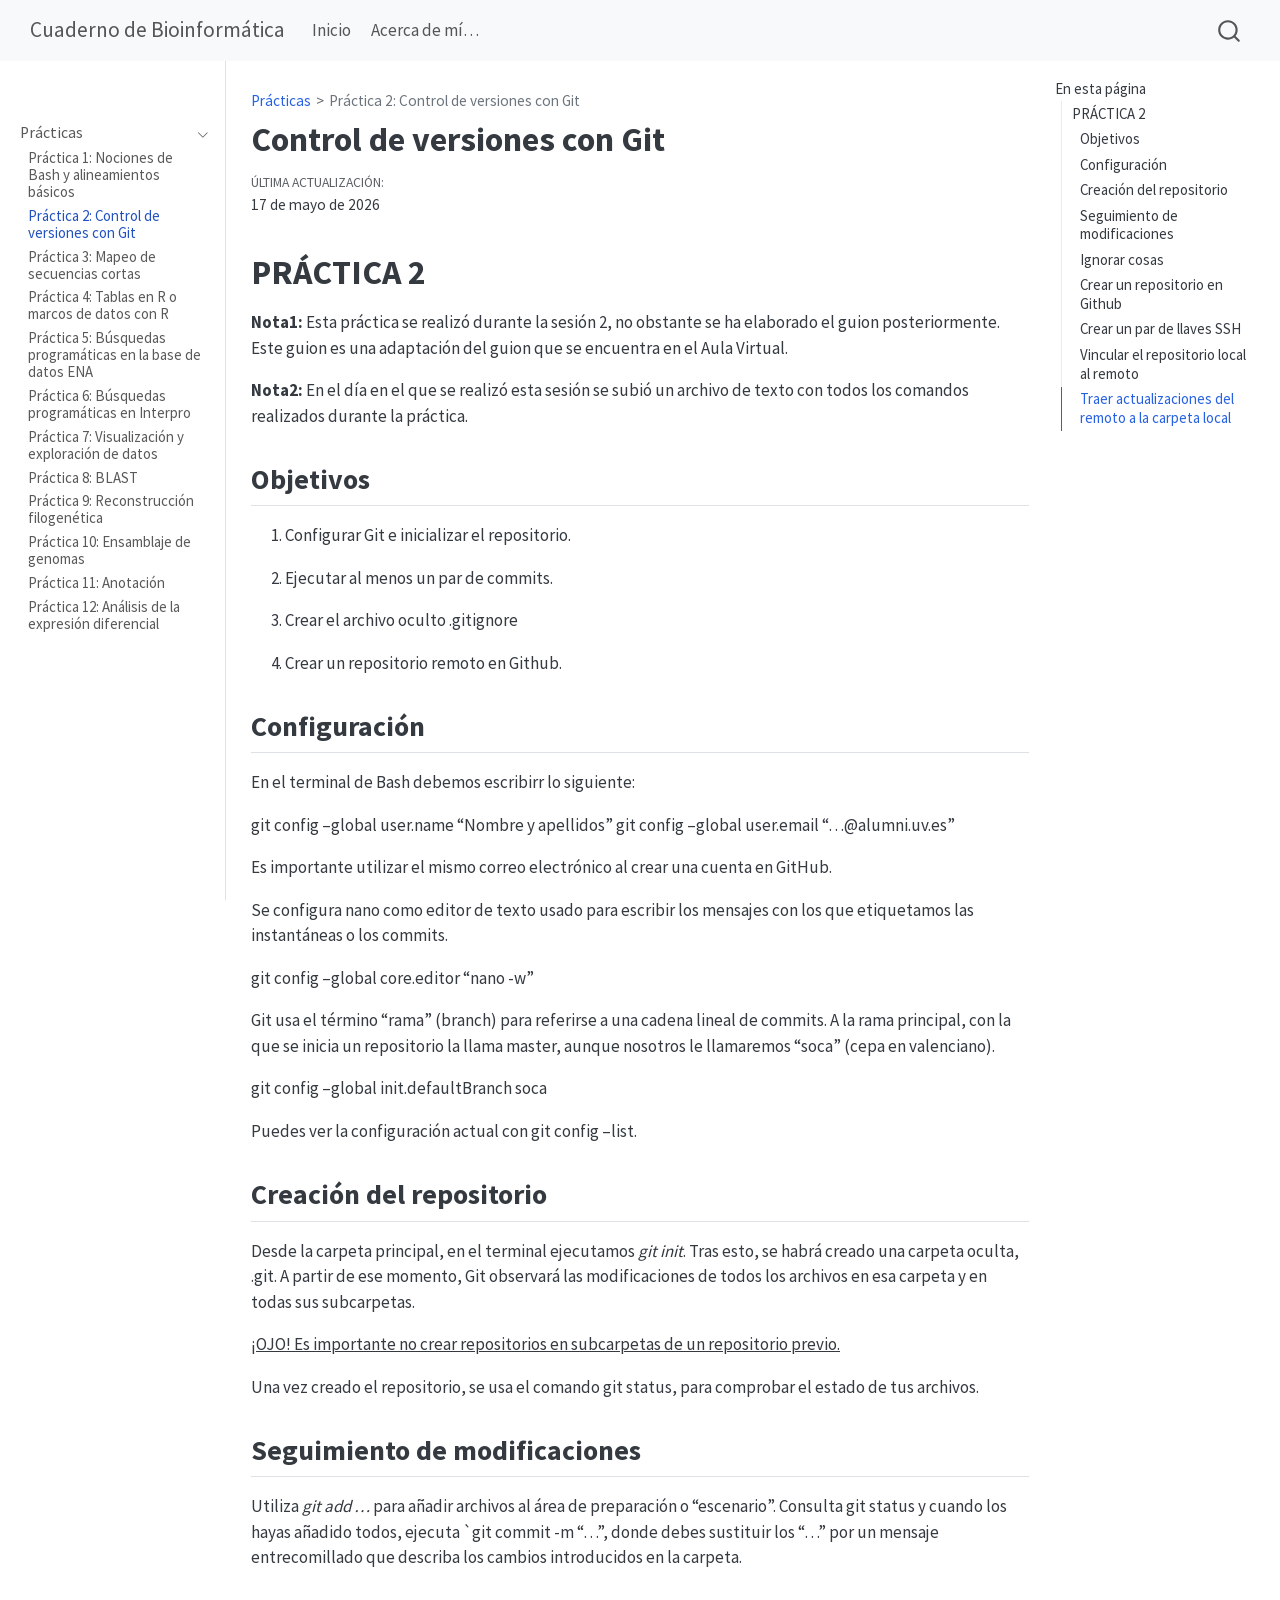
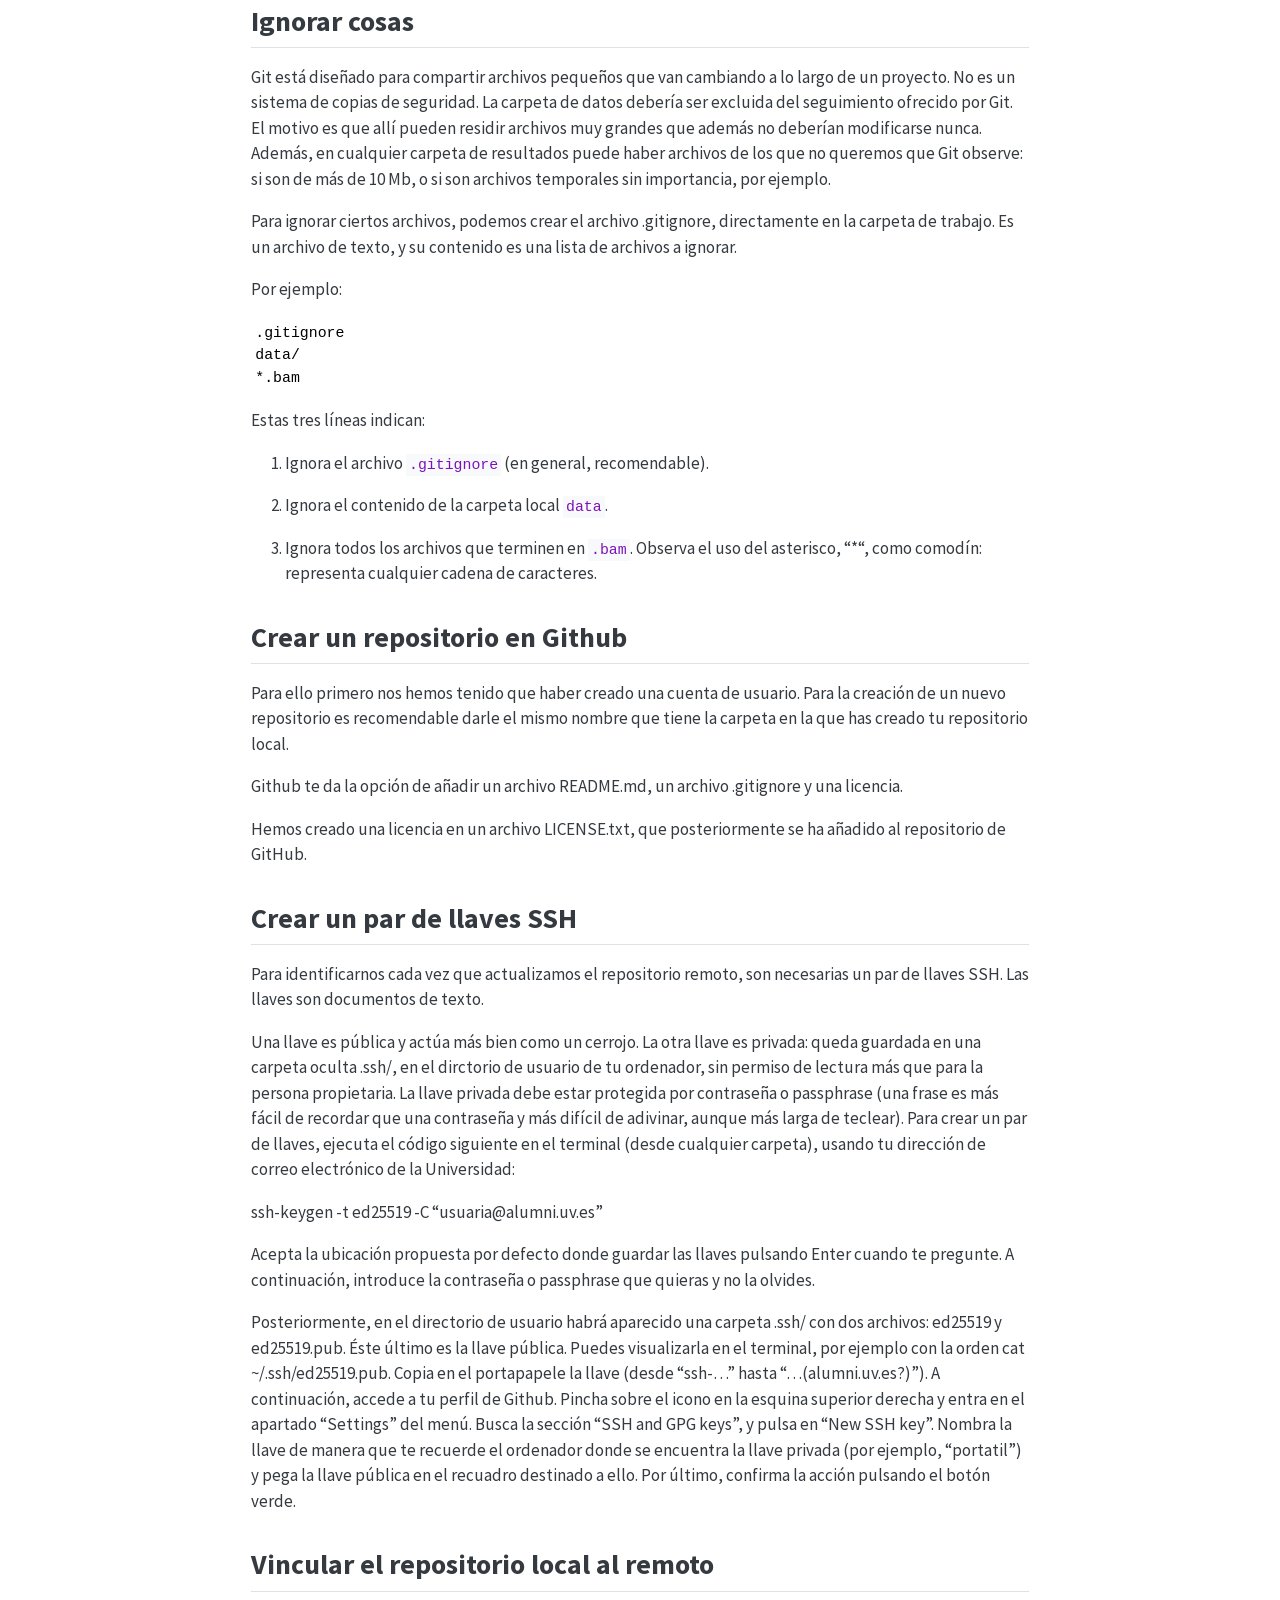
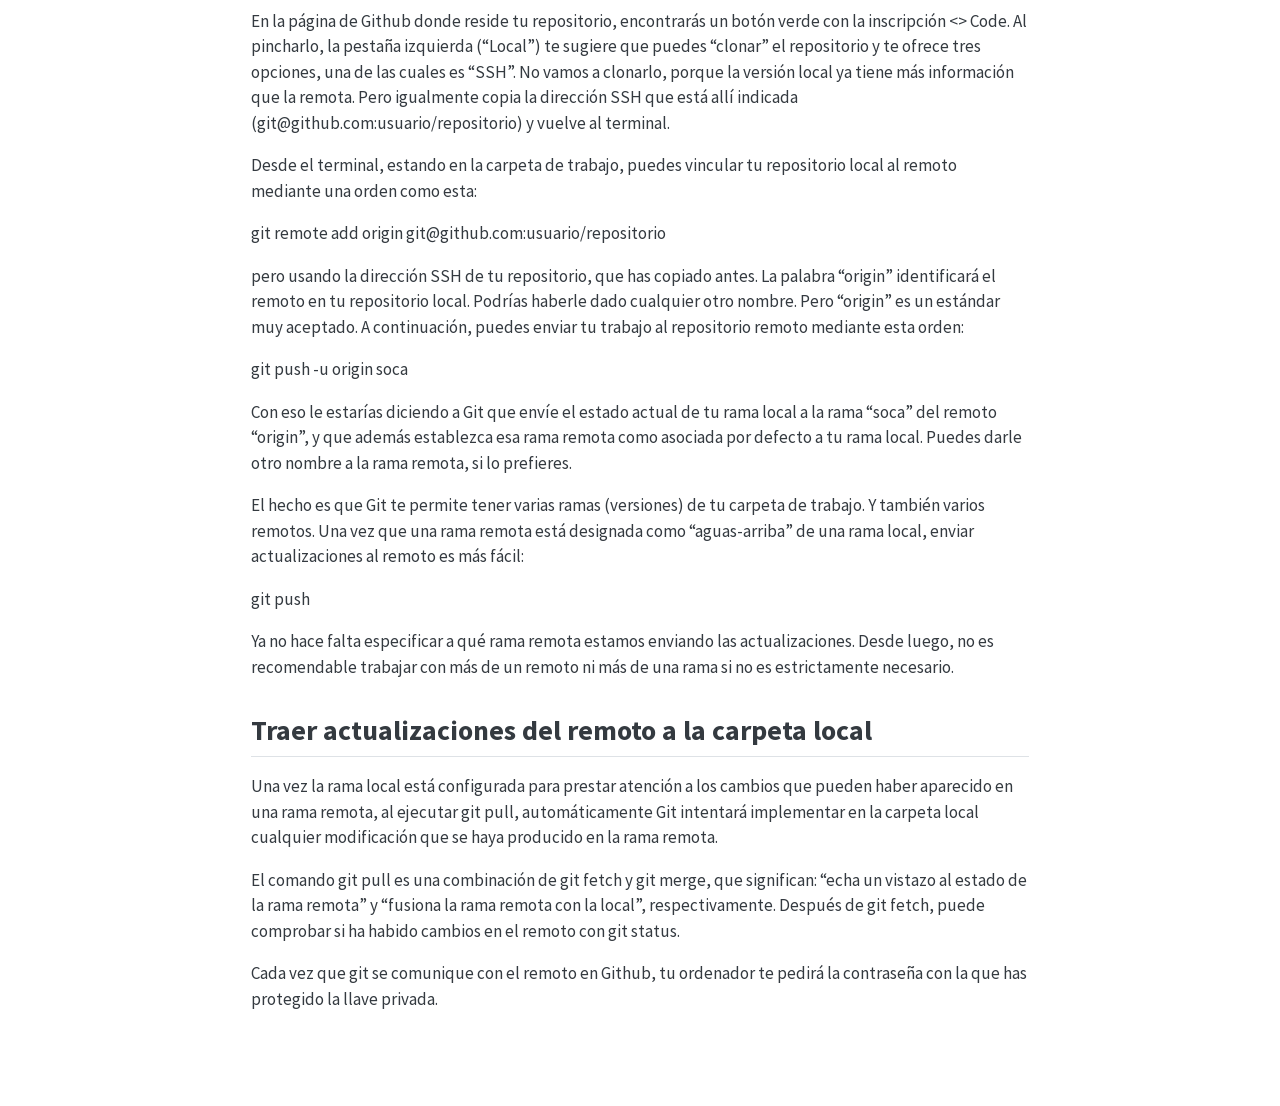
